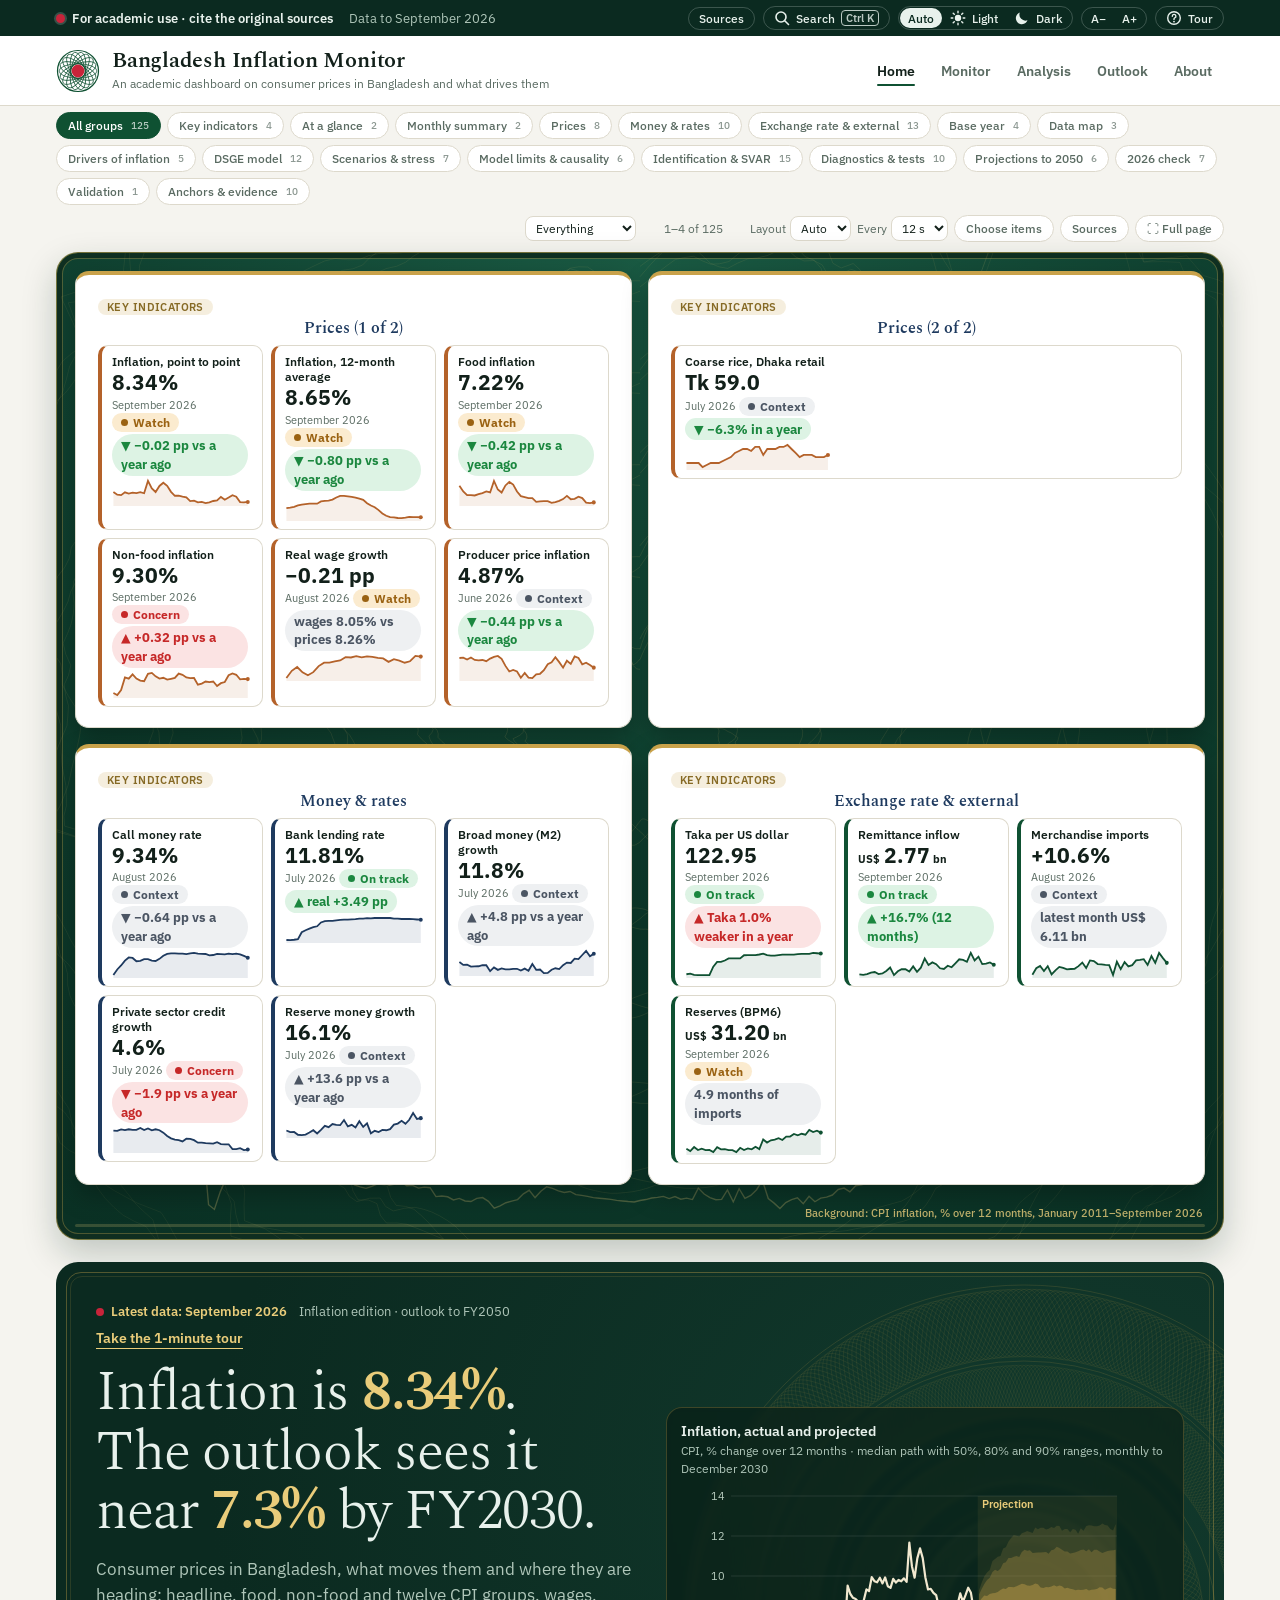
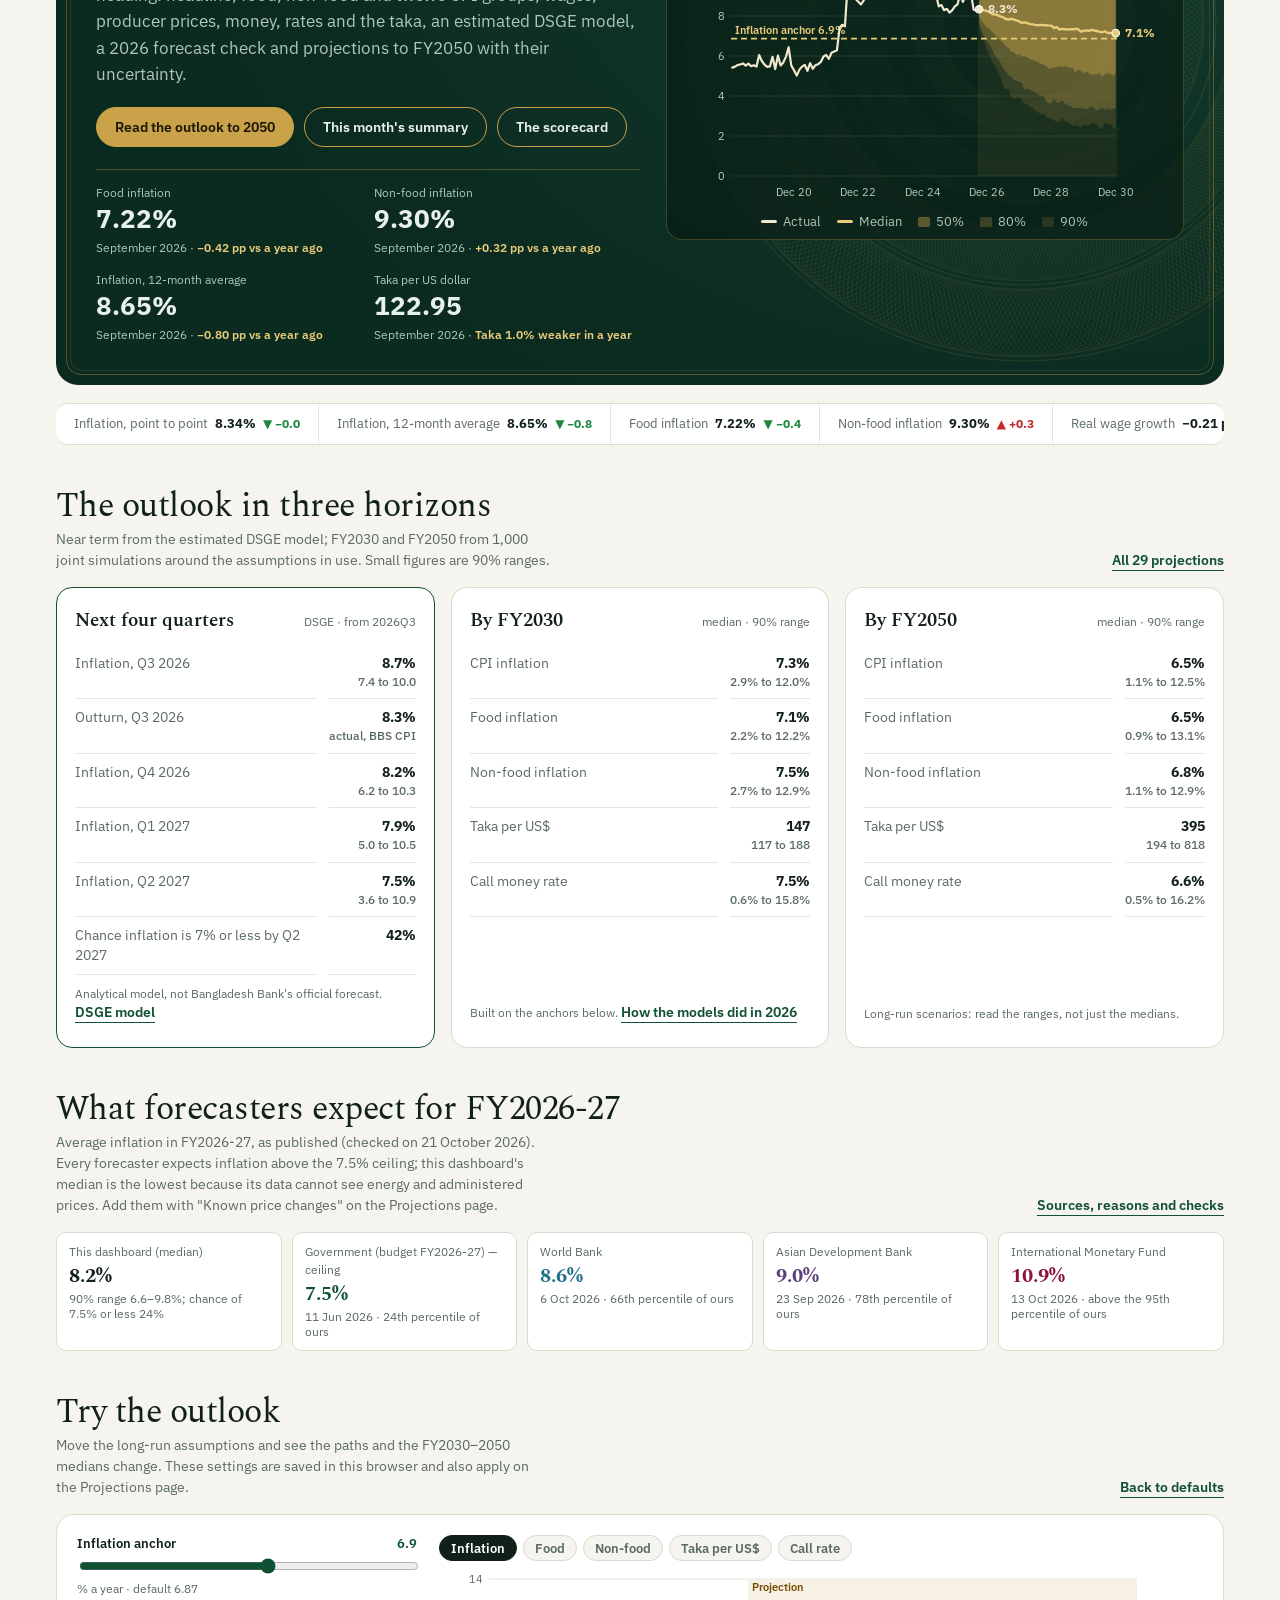
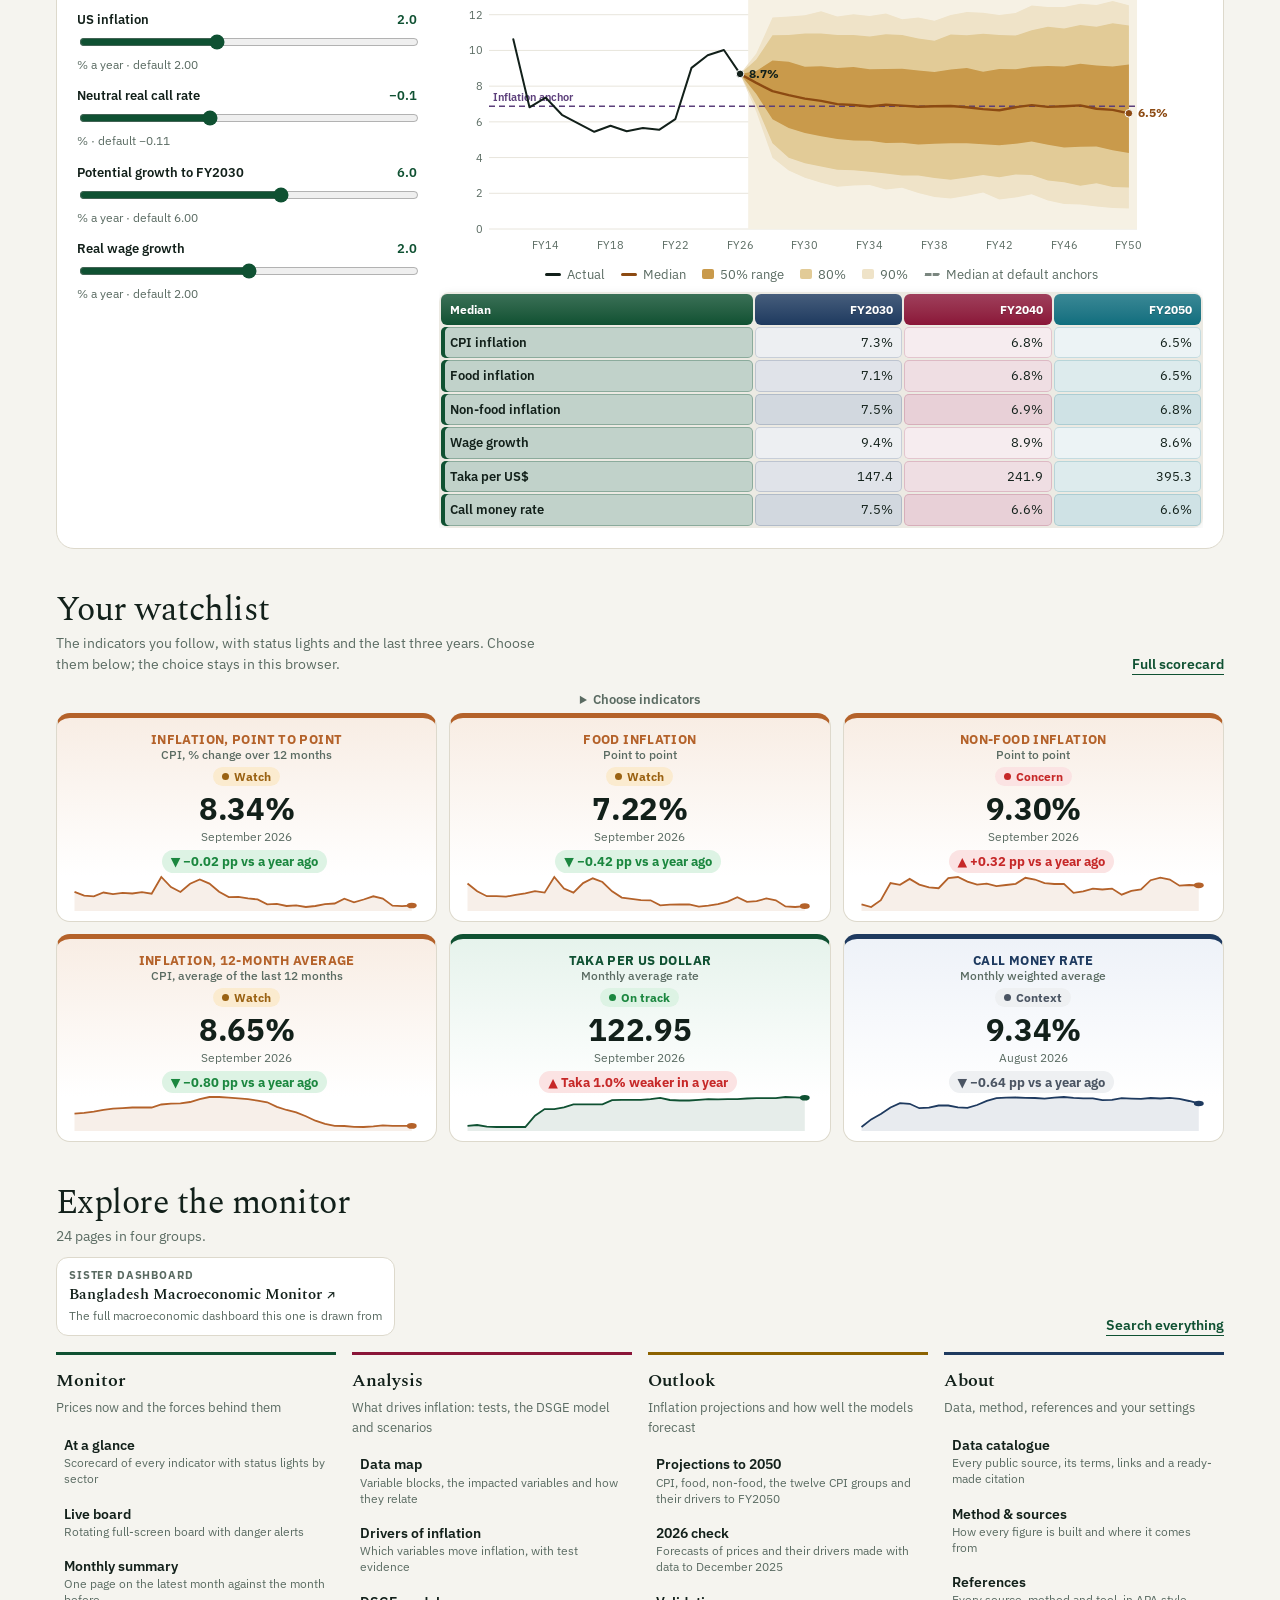
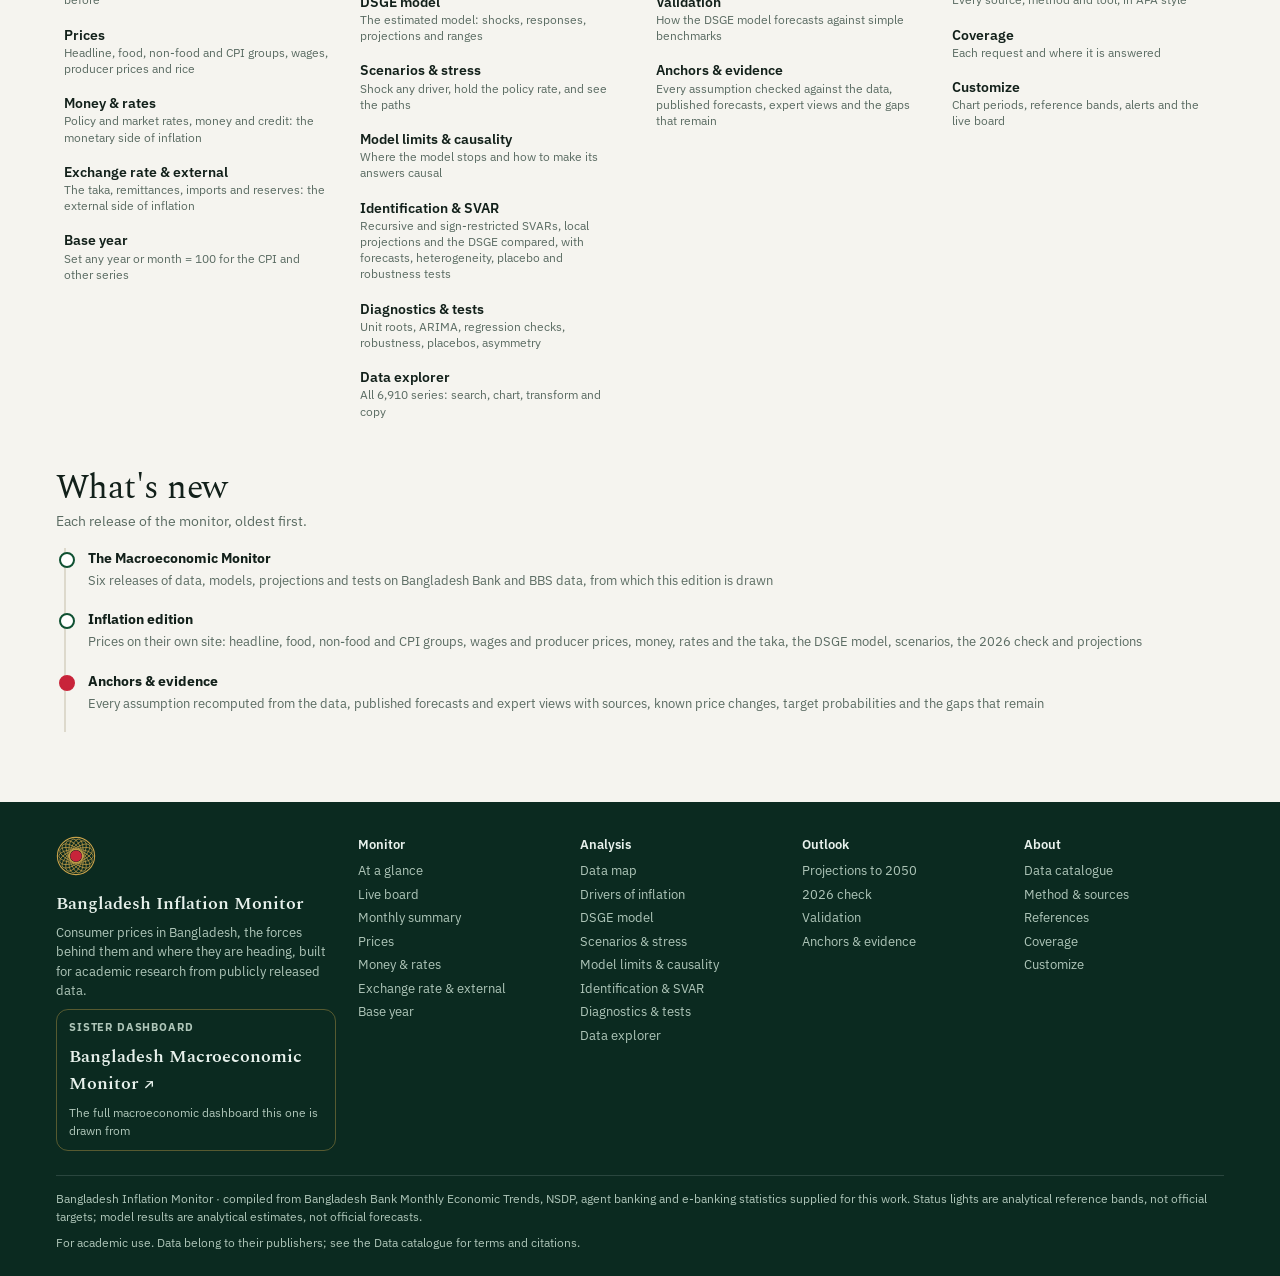
==== inflation.html @ ae8caa0f "Add files via upload" ====
<!doctype html><html><head><meta charset=utf8><meta name=viewport content="width=device-width,initial-scale=1,viewport-fit=cover"><style>:root{color-scheme:light;box-sizing:border-box;padding-top:env(safe-area-inset-top,0px);padding-bottom:env(safe-area-inset-bottom,0px)}html{scroll-padding-top:env(safe-area-inset-top,0px)}body{margin:0;padding:0;font:14px -apple-system,BlinkMacSystemFont,sans-serif;background:#fff;color:#000}img{max-width:100%}[hidden]:not([hidden=until-found i]){display:none!important}</style></head><body>

<title>Bangladesh Inflation Monitor</title>
<meta name="claude:viewport-fit-sides" content="cover">
<link rel="preconnect" href="https://fonts.googleapis.com">
<link rel="preconnect" href="https://fonts.gstatic.com" crossorigin>
<link href="https://fonts.googleapis.com/css2?family=Spectral:ital,wght@0,300;0,400;0,600;1,400&family=IBM+Plex+Sans:wght@400;500;600;700;800&family=IBM+Plex+Mono:wght@400;500&display=swap" rel="stylesheet">
<style>
/* Layout: the MPD monitor house system (Inflation, External & Monetary, Weekly Indicators monitors) — sticky sector tabs,
   a scorecard-first "At a glance" for non-economist readers, sector tabs for analysts, and a full-series explorer.
   Deliberately single-theme (light), matching the monitors it sits beside. */
:root{
  color-scheme:light;
  --bg:#F5F4EF;--surface:#FFFFFF;--ink:#12201A;--soft:#5A6B62;--rule:#DDD9CC;--hair:#E8E5DC;
  --brand:#0F5132;--brand-pale:#E6EFE9;
  --good:#1B6E3A;--good-pale:#E3F2E8;--bad:#A11B1B;--bad-pale:#F8E1E1;--warn:#9A6212;--warn-pale:#FBEBCF;--flat:#4B5563;--flat-pale:#EEF0F2;
  --s-growth:#0E6E7E;--s-prices:#B4622A;--s-money:#1E3A5F;--s-ext:#0F5132;--s-fiscal:#5B3E7A;--s-fin:#8A1538;--s-inc:#1F6F8B;
  --c1:#0F5132;--c2:#1E3A5F;--c3:#B4622A;--c4:#8A1538;--c5:#0E6E7E;--c6:#5B3E7A;--c7:#9A6212;--c8:#4B5563;
  --display:'Spectral',Georgia,'Times New Roman',serif;
  --body:'IBM Plex Sans',system-ui,-apple-system,'Segoe UI',sans-serif;
  --mono:'IBM Plex Mono',ui-monospace,Menlo,Consolas,monospace;
}
/* generated: literal colours as tokens (light values = original design) */
:root{--k-000000-12:rgba(0,0,0,.12);--k-000000-18:rgba(0,0,0,.18);--k-000000-20:rgba(0,0,0,.2);--k-12201a:#12201A;--k-14283c-8:rgba(20,40,60,.08);--k-1b6e3a:#1B6E3A;--k-1e3a5f:#1E3A5F;--k-1f4e9e:#1F4E9E;--k-23303a:#23303A;--k-2b3a33:#2B3A33;--k-2f4b6e:#2F4B6E;--k-4b5563:#4B5563;--k-5a6b62:#5A6B62;--k-5e9c6e:#5E9C6E;--k-6b7280:#6B7280;--k-7a4e00:#7A4E00;--k-8a5a10:#8A5A10;--k-8e1b1b:#8E1B1B;--k-9a6212:#9A6212;--k-9ca3af:#9CA3AF;--k-a11b1b:#A11B1B;--k-a86a12:#A86A12;--k-b9c7da:#B9C7DA;--k-c9a24a:#C9A24A;--k-ddf3e4:#DDF3E4;--k-e3d3a6:#E3D3A6;--k-e4f1f3:#E4F1F3;--k-e5e7eb:#E5E7EB;--k-e5eaf2:#E5EAF2;--k-e6b3b3:#E6B3B3;--k-e6f3ec:#E6F3EC;--k-e8e5dc:#E8E5DC;--k-eef0ec:#EEF0EC;--k-eef1f4:#EEF1F4;--k-eef2f8:#EEF2F8;--k-efeaf5:#EFEAF5;--k-efede5:#EFEDE5;--k-f4d9d9:#F4D9D9;--k-f4f7fb:#F4F7FB;--k-f7eaee:#F7EAEE;--k-f7f7f3:#F7F7F3;--k-f7f9fc:#F7F9FC;--k-f8f0dc:#F8F0DC;--k-fbebcf:#FBEBCF;--k-fbf3e0:#FBF3E0;--k-fdecec:#FDECEC;--k-ffffff:#fff}
@media (prefers-color-scheme: dark){:root:not([data-theme="light"]){--k-000000-12:rgba(0,0,0,0.216);--k-000000-18:rgba(0,0,0,0.324);--k-000000-20:rgba(0,0,0,0.36);--k-12201a:#E0E8E3;--k-14283c-8:rgba(20,40,60,0.144);--k-1b6e3a:#81C291;--k-1e3a5f:#A0BCE2;--k-1f4e9e:#86B3FE;--k-23303a:#D0D8D2;--k-2b3a33:#C9D1CC;--k-2f4b6e:#9DB8DA;--k-4b5563:#B3BAB5;--k-5a6b62:#A5ADA8;--k-5e9c6e:#7EB28A;--k-6b7280:#9AA29D;--k-7a4e00:#D2A975;--k-8a5a10:#D1A46E;--k-8e1b1b:#FB9388;--k-9a6212:#D29F66;--k-9ca3af:#717873;--k-a11b1b:#F88F84;--k-a86a12:#D39B5D;--k-b9c7da:#4C524E;--k-c9a24a:#B89750;--k-ddf3e4:#1F2521;--k-e3d3a6:#4A3B09;--k-e4f1f3:#1C221F;--k-e5e7eb:#282E2A;--k-e5eaf2:#242A26;--k-e6b3b3:#B68C8C;--k-e6f3ec:#1B201D;--k-e8e5dc:#2B312D;--k-eef0ec:#1B201D;--k-eef1f4:#181E1B;--k-eef2f8:#171D19;--k-efeaf5:#1F2521;--k-efede5:#1E2420;--k-f4d9d9:#313733;--k-f4f7fb:#141916;--k-f7eaee:#1D231F;--k-f7f7f3:#141916;--k-f7f9fc:#141916;--k-f8f0dc:#191F1B;--k-fbebcf:#403115;--k-fbf3e0:#141A16;--k-fdecec:#191E1B;--k-ffffff:#1C221E;--bg:#101814;--surface:#17211C;--ink:#E3EBE6;--soft:#A3B2AA;--rule:#2E3B34;--hair:#24302A;--brand:#6FD3A0;--brand-pale:#173528;--good:#6FBF80;--good-pale:#1F2521;--bad:#FA8377;--bad-pale:#242A26;--warn:#D29F66;--warn-pale:#403115;--flat:#B3BAB5;--flat-pale:#1A201C;--s-growth:#78BBC9;--s-prices:#DD9467;--s-money:#A0BCE2;--s-ext:#91C5A5;--s-fiscal:#C0A6E0;--s-fin:#FA91A1;--s-inc:#7AB7D1;--c1:#91C5A5;--c2:#A0BCE2;--c3:#DD9467;--c4:#FA91A1;--c5:#78BBC9;--c6:#C0A6E0;--c7:#D29F66;--c8:#B3BAB5;--o-green:#7CC2A6;--o-navy:#A0BCE2;--o-maroon:#FA91A1;--o-gold:#CBA566;--o-teal:#78BBC9;--o-plum:#C0A6E0;--o-red:#F98482;--cur:#FA91A1;--curbg:#3E3105;--amber:#CE9856;--amber-pale:#181D1A;--alert:#F3958E;--alert-bg:#202623;color-scheme:dark}}
:root[data-theme="dark"]{--k-000000-12:rgba(0,0,0,0.216);--k-000000-18:rgba(0,0,0,0.324);--k-000000-20:rgba(0,0,0,0.36);--k-12201a:#E0E8E3;--k-14283c-8:rgba(20,40,60,0.144);--k-1b6e3a:#81C291;--k-1e3a5f:#A0BCE2;--k-1f4e9e:#86B3FE;--k-23303a:#D0D8D2;--k-2b3a33:#C9D1CC;--k-2f4b6e:#9DB8DA;--k-4b5563:#B3BAB5;--k-5a6b62:#A5ADA8;--k-5e9c6e:#7EB28A;--k-6b7280:#9AA29D;--k-7a4e00:#D2A975;--k-8a5a10:#D1A46E;--k-8e1b1b:#FB9388;--k-9a6212:#D29F66;--k-9ca3af:#717873;--k-a11b1b:#F88F84;--k-a86a12:#D39B5D;--k-b9c7da:#4C524E;--k-c9a24a:#B89750;--k-ddf3e4:#1F2521;--k-e3d3a6:#4A3B09;--k-e4f1f3:#1C221F;--k-e5e7eb:#282E2A;--k-e5eaf2:#242A26;--k-e6b3b3:#B68C8C;--k-e6f3ec:#1B201D;--k-e8e5dc:#2B312D;--k-eef0ec:#1B201D;--k-eef1f4:#181E1B;--k-eef2f8:#171D19;--k-efeaf5:#1F2521;--k-efede5:#1E2420;--k-f4d9d9:#313733;--k-f4f7fb:#141916;--k-f7eaee:#1D231F;--k-f7f7f3:#141916;--k-f7f9fc:#141916;--k-f8f0dc:#191F1B;--k-fbebcf:#403115;--k-fbf3e0:#141A16;--k-fdecec:#191E1B;--k-ffffff:#1C221E;--bg:#101814;--surface:#17211C;--ink:#E3EBE6;--soft:#A3B2AA;--rule:#2E3B34;--hair:#24302A;--brand:#6FD3A0;--brand-pale:#173528;--good:#6FBF80;--good-pale:#1F2521;--bad:#FA8377;--bad-pale:#242A26;--warn:#D29F66;--warn-pale:#403115;--flat:#B3BAB5;--flat-pale:#1A201C;--s-growth:#78BBC9;--s-prices:#DD9467;--s-money:#A0BCE2;--s-ext:#91C5A5;--s-fiscal:#C0A6E0;--s-fin:#FA91A1;--s-inc:#7AB7D1;--c1:#91C5A5;--c2:#A0BCE2;--c3:#DD9467;--c4:#FA91A1;--c5:#78BBC9;--c6:#C0A6E0;--c7:#D29F66;--c8:#B3BAB5;--o-green:#7CC2A6;--o-navy:#A0BCE2;--o-maroon:#FA91A1;--o-gold:#CBA566;--o-teal:#78BBC9;--o-plum:#C0A6E0;--o-red:#F98482;--cur:#FA91A1;--curbg:#3E3105;--amber:#CE9856;--amber-pale:#181D1A;--alert:#F3958E;--alert-bg:#202623;color-scheme:dark}

*{box-sizing:border-box}
body{margin:0;background:var(--bg);color:var(--ink);font-family:var(--body);font-size:15px;line-height:1.5;-webkit-font-smoothing:antialiased}
.wrap{max-width:1200px;margin:0 auto;padding-inline:18px;padding-block:0 70px}
.banner{background:var(--brand-pale);border-bottom:2px solid var(--brand);color:var(--brand);font-size:12.5px;font-weight:600;padding:9px 18px;text-align:center}
header{padding-block:24px 6px}
.eyebrow{font-size:12.5px;color:var(--soft);font-weight:500;margin:0 0 6px;letter-spacing:.02em}
h1{font-family:var(--display);font-weight:300;font-size:clamp(28px,5vw,42px);line-height:1.08;letter-spacing:-.018em;margin:0 0 12px;text-wrap:balance}
.provenance{display:flex;flex-wrap:wrap;gap:8px;align-items:center}
.pill{font:500 12px var(--body);padding:5px 11px;border-radius:14px;background:var(--surface);border:1px solid var(--rule);color:var(--soft);display:inline-flex;align-items:center;gap:6px}
.pill.ok{border-color:var(--brand);color:var(--brand);background:var(--brand-pale)}
.pill .dot{width:7px;height:7px;border-radius:50%;background:currentColor;display:inline-block}
button{font:inherit}
button:focus-visible,select:focus-visible,input:focus-visible,a:focus-visible{outline:2px solid var(--s-money);outline-offset:2px}

nav{position:sticky;top:env(safe-area-inset-top,0px);z-index:20;background:var(--bg);border-bottom:1px solid var(--rule);margin:14px 0 22px;overflow-x:auto;scrollbar-width:thin}
nav ul{display:flex;gap:2px;list-style:none;margin:0;padding:0;min-width:max-content}
nav button{background:none;border:none;border-bottom:3px solid transparent;padding:12px 13px 10px;font:500 13.5px var(--body);color:var(--soft);cursor:pointer;white-space:nowrap;display:inline-flex;align-items:center;gap:7px}
nav button:hover{color:var(--ink)}
nav button.on{color:var(--ink);border-bottom-color:var(--sc,var(--brand));font-weight:600}
nav button i{width:8px;height:8px;border-radius:50%;background:var(--sc,var(--soft));display:inline-block}
nav .sep{width:1px;background:var(--rule);margin:9px 6px}

[hidden]{display:none!important}
.panel{display:none}.panel.on{display:block}
.card{background:var(--surface);border:1px solid var(--rule);padding:20px 22px;margin:0 0 20px;min-width:0}
@media(max-width:480px){.card{padding:16px 14px}}
.card h2{font-family:var(--display);font-weight:600;font-size:21px;margin:0 0 3px;letter-spacing:-.01em;text-wrap:balance}
.card h3{font-size:14px;font-weight:600;margin:18px 0 8px}
.sub{font-size:13px;color:var(--soft);margin:0 0 14px;max-width:70ch}
.note{font-size:12.5px;color:var(--soft);max-width:78ch}
.grid2{display:grid;grid-template-columns:minmax(0,1fr) minmax(0,1fr);gap:20px}
.grid2>.card{margin:0 0 20px}
@media(max-width:900px){.grid2{grid-template-columns:1fr}}
.ph{display:flex;justify-content:space-between;align-items:flex-end;gap:12px;flex-wrap:wrap;margin:0 0 16px}
.ph h2{font:600 clamp(22px,2.6vw,30px)/1.15 var(--display);margin:2px 0 4px;text-wrap:balance}
.ph p{margin:0;color:var(--soft);font-size:13.5px;max-width:72ch}
.ph .tag{display:inline-block;font:700 11px var(--body);letter-spacing:.08em;text-transform:uppercase;color:var(--sc)}
.seg{display:inline-flex;border:1px solid var(--rule);border-radius:999px;background:var(--surface);padding:2px}
.seg button{border:none;background:none;border-radius:999px;padding:4px 11px;font:600 12px var(--body);color:var(--soft);cursor:pointer}
.seg button.on{background:var(--ink);color:var(--k-ffffff)}
.ch-t{font-weight:600;font-size:14px;margin:0 0 1px}
.ch-s{font-size:12.5px;color:var(--soft);margin:0 0 6px}
.says{font:italic 15px/1.5 var(--display);color:var(--k-23303a);margin:8px 0 2px;max-width:72ch}
.says b{font-style:normal}
.chartbox{position:relative;width:100%;min-height:40px}
.chartbox svg{display:block;width:100%;height:auto;overflow:visible}
.legend{display:flex;flex-wrap:wrap;gap:6px 16px;margin:8px 0 0;font-size:12.5px;color:var(--soft)}
.legend span{display:inline-flex;align-items:center;gap:6px}
.legend i{width:16px;height:3px;border-radius:2px;display:inline-block}
.legend i.d{height:0;border-top:3px dashed}
.legend i.sq{height:10px;width:12px;border-radius:2px}
.src{font-size:11.5px;color:var(--soft);margin:8px 0 0}
.src code{font-family:var(--mono);font-size:11px;background:var(--brand-pale);padding:0 4px}
.tip{position:absolute;pointer-events:none;background:var(--k-12201a);color:var(--k-ffffff);font-size:12px;padding:7px 9px;border-radius:6px;white-space:nowrap;z-index:8;font-variant-numeric:tabular-nums;line-height:1.45;box-shadow:0 4px 14px var(--k-000000-20)}
svg .ax{font:11px var(--body);fill:var(--k-5a6b62)}
svg .axb{font:700 11.5px var(--body)}
svg .gl{stroke:var(--k-e8e5dc);stroke-width:1}
svg .zl{stroke:var(--k-12201a);stroke-width:1}
svg .bl{font:600 10px var(--body);fill:var(--k-4b5563);letter-spacing:.06em;text-transform:uppercase}
svg .reflab{font:600 10.5px var(--body)}

/* ===== At a glance ===== */
.hero{display:grid;grid-template-columns:minmax(0,1.05fr) minmax(0,1fr);gap:22px;border-radius:20px;padding:24px 26px;color:#fff;background:linear-gradient(135deg,#0B3D2E 0%,#13513C 40%,#1E3A5F 100%);box-shadow:0 12px 32px rgba(15,35,60,.25);margin:0 0 22px}
@media(max-width:860px){.hero{grid-template-columns:1fr;padding:20px 18px}}
.hero .eye{margin:0;text-transform:uppercase;letter-spacing:.09em;font-size:12.5px;opacity:.85}
.hero h2{margin:6px 0 12px;font:400 clamp(22px,2.8vw,32px)/1.25 var(--display);text-wrap:balance}
.hero h2 b{font-weight:600;color:#FFE08A}
.hero .big4{display:grid;grid-template-columns:repeat(2,minmax(0,1fr));gap:12px 18px;margin:14px 0 4px}
.hero .big4 div{border-top:1px solid rgba(255,255,255,.28);padding-top:8px;min-width:0}
.hero .big4 p{margin:0;font-size:12px;opacity:.85}
.hero .big4 strong{display:block;font:800 clamp(26px,3.6vw,38px)/1.1 var(--body);font-variant-numeric:tabular-nums;letter-spacing:-.01em}
.hero .big4 strong small{font-size:.45em;font-weight:700;opacity:.85;margin-left:4px}
.hero .big4 span{font-size:12px;opacity:.9}
.compass{display:grid;grid-template-columns:repeat(2,minmax(0,1fr));gap:10px;align-content:start}
.cp{all:unset;cursor:pointer;display:block;background:var(--k-ffffff);color:var(--ink);border-radius:14px;padding:11px 13px 10px;border-top:5px solid var(--sc);min-width:0;box-shadow:0 4px 12px var(--k-000000-12)}
.cp:focus-visible{outline:3px solid #FFE08A;outline-offset:2px}
@media(max-width:480px){.compass{grid-template-columns:1fr}}
.cp .k{display:flex;flex-wrap:wrap;justify-content:space-between;align-items:center;gap:4px 8px;font:700 12px var(--body);letter-spacing:.06em;text-transform:uppercase;color:var(--sc)}
.cp .t{margin:5px 0 0;font-size:13px;line-height:1.35;color:var(--k-23303a)}
.st{display:inline-flex;align-items:center;gap:5px;border-radius:999px;padding:2px 9px;font:700 11.5px var(--body);letter-spacing:0;text-transform:none;white-space:nowrap}
.st::before{content:'';width:7px;height:7px;border-radius:50%;background:currentColor}
.st.good{background:var(--good-pale);color:var(--good)}.st.warn{background:var(--warn-pale);color:var(--warn)}.st.bad{background:var(--bad-pale);color:var(--bad)}.st.info{background:var(--flat-pale);color:var(--flat)}
.kgrid{display:grid;grid-template-columns:repeat(auto-fill,minmax(250px,1fr));gap:12px;margin:0 0 22px}
.kpi{all:unset;cursor:pointer;display:flex;flex-direction:column;background:var(--surface);border:1px solid var(--rule);border-radius:14px;padding:13px 14px 10px;min-width:0;position:relative;overflow:hidden}
.kpi::before{content:'';position:absolute;inset:0 auto 0 0;width:4px;background:var(--sc)}
.kpi:hover{box-shadow:0 6px 18px var(--k-14283c-8)}
.kpi:focus-visible{outline:2px solid var(--s-money);outline-offset:2px}
.kpi .h{display:flex;justify-content:space-between;gap:8px;align-items:flex-start}
.kpi .n{font:600 13px/1.3 var(--body);margin:0}
.kpi .n small{display:block;font-weight:500;color:var(--soft);font-size:11.5px;margin-top:1px}
.kpi .v{font:800 28px/1.1 var(--body);font-variant-numeric:tabular-nums;margin:6px 0 2px;letter-spacing:-.01em}
.kpi .v small{font-size:.48em;font-weight:700;color:var(--soft);margin-left:3px}
.kpi .d{font-size:12px;color:var(--soft);margin:0 0 4px;font-variant-numeric:tabular-nums}
.chg{display:inline-block;border-radius:999px;padding:1px 8px;font-size:12px;font-weight:700;margin-right:4px;font-variant-numeric:tabular-nums}
.chg.good{background:var(--good-pale);color:var(--good)}.chg.bad{background:var(--bad-pale);color:var(--bad)}.chg.flat{background:var(--flat-pale);color:var(--flat)}
.kpi .sp{margin-top:auto}
.kpi .sp svg{display:block;width:100%;height:38px}
.sec-h{display:flex;align-items:baseline;justify-content:space-between;gap:12px;margin:8px 0 10px;flex-wrap:wrap}
.sec-h h3{font:600 20px var(--display);margin:0}
.sec-h p{margin:0;font-size:12.5px;color:var(--soft)}
.watch{display:grid;gap:8px;margin:0 0 22px}
.w{display:grid;grid-template-columns:auto minmax(0,1fr) auto;gap:12px;align-items:center;padding:10px 14px;border-radius:10px;background:var(--surface);border:1px solid var(--rule);border-left:5px solid var(--flat)}
.w.bad{border-left-color:var(--bad)}.w.warn{border-left-color:var(--warn)}.w.good{border-left-color:var(--good)}
.w p{margin:0;font-size:14px}
.w p small{display:block;color:var(--soft);font-size:12px}
.w button{border:1px solid var(--rule);background:var(--bg);border-radius:999px;padding:3px 10px;font:600 12px var(--body);cursor:pointer;color:var(--ink)}
@media(max-width:560px){.w{grid-template-columns:auto minmax(0,1fr)}.w button{grid-column:2;justify-self:start}}

/* tables */
.scroll{width:100%;overflow-x:auto}
table.data{width:100%;border-collapse:collapse;font-size:12.5px;font-variant-numeric:tabular-nums}
table.data th{text-align:left;font-weight:600;border-bottom:1.5px solid var(--ink);padding:0 10px 7px 0;white-space:nowrap;font-size:11.5px;vertical-align:bottom}
table.data td{border-bottom:1px solid var(--rule);padding:6px 10px 6px 0;white-space:nowrap}
table.data .n{text-align:right}
table.data td.wrap{white-space:normal;min-width:180px}
.good-t{color:var(--good);font-weight:600}.bad-t{color:var(--bad);font-weight:600}.warn-t{color:var(--warn);font-weight:600}
.hbar{display:grid;gap:6px}
.hb{display:grid;grid-template-columns:minmax(90px,170px) minmax(0,1fr) 140px;gap:10px;align-items:center;font-size:13px}
@media(max-width:480px){.hb{grid-template-columns:minmax(0,1fr) 120px}.hb .trk{grid-column:1/3;grid-row:2}}
.hb .nm{min-width:0;overflow:hidden;text-overflow:ellipsis;white-space:nowrap}
.hb .trk{height:14px;background:var(--k-eef1f4);border-radius:7px;overflow:hidden}
.hb .trk i{display:block;height:100%;border-radius:7px}
.hb .vl{text-align:right;font-variant-numeric:tabular-nums;font-weight:600}
.hb .vl small{display:block;font-weight:500;font-size:11px;color:var(--soft)}

/* explorer */
.ex{display:grid;grid-template-columns:minmax(0,380px) minmax(0,1fr);gap:20px;align-items:start}
@media(max-width:960px){.ex{grid-template-columns:1fr}}
.ex-side{position:sticky;top:58px}
@media(max-width:960px){.ex-side{position:static}}
.field{display:grid;gap:4px;margin:0 0 10px}
.field label{font:600 12px var(--body);color:var(--soft)}
.field input,.field select{font:inherit;font-size:14px;padding:8px 10px;border:1px solid var(--rule);border-radius:8px;background:var(--surface);color:var(--ink);width:100%;min-width:0}
.chips{display:flex;flex-wrap:wrap;gap:6px}
.chip{border:1px solid var(--rule);background:var(--surface);border-radius:999px;padding:3px 10px;font:600 12px var(--body);color:var(--soft);cursor:pointer}
.chip.on{background:var(--ink);border-color:var(--ink);color:var(--k-ffffff)}
.res{max-height:520px;overflow:auto;border:1px solid var(--rule);border-radius:10px;background:var(--surface)}
.res .r{display:grid;grid-template-columns:minmax(0,1fr) auto;gap:8px;padding:8px 10px;border-bottom:1px solid var(--hair);align-items:center}
.res .r:last-child{border-bottom:none}
.res .r p{margin:0;font-size:13px;line-height:1.3;min-width:0;overflow-wrap:anywhere}
.res .r p small{display:block;color:var(--soft);font-size:11.5px}
.res .r button{border:1px solid var(--brand);background:var(--brand-pale);color:var(--brand);border-radius:6px;font:700 12px var(--body);padding:3px 9px;cursor:pointer}
.res .r button[disabled]{opacity:.45;cursor:default}
.fq{display:inline-block;font:600 10.5px var(--mono);background:var(--flat-pale);color:var(--flat);border-radius:4px;padding:0 4px;margin-right:3px}
.sel{display:grid;gap:6px;margin:0 0 12px}
.sel .s{display:grid;grid-template-columns:14px minmax(0,1fr) auto;gap:8px;align-items:center;font-size:13px;background:var(--bg);border-radius:8px;padding:6px 8px}
.sel .s i{width:12px;height:12px;border-radius:3px}
.sel .s p{margin:0;min-width:0;overflow-wrap:anywhere}
.sel .s p small{display:block;color:var(--soft);font-size:11.5px}
.sel .s button{border:none;background:none;color:var(--bad);font-weight:700;cursor:pointer;font-size:16px;line-height:1}
.btn{border:1px solid var(--ink);background:var(--ink);color:var(--k-ffffff);border-radius:8px;padding:6px 12px;font:600 13px var(--body);cursor:pointer}
.btn.ghost{background:var(--surface);color:var(--ink)}
.empty{padding:22px;text-align:center;color:var(--soft);font-size:13.5px}
textarea.csv{width:100%;min-height:120px;font:12px var(--mono);border:1px solid var(--rule);border-radius:8px;padding:8px}
.kv{display:grid;grid-template-columns:max-content minmax(0,1fr);gap:4px 14px;font-size:13px;margin:0}
.kv dt{color:var(--soft)}.kv dd{margin:0;overflow-wrap:anywhere}
footer{margin-top:30px;font-size:12px;color:var(--soft);border-top:1px solid var(--rule);padding-top:14px}
@media (prefers-reduced-motion:reduce){*{transition:none!important;animation:none!important}}
</style>
<style>
/* ===== Inflation Monitor house style (v2): centred gradient headings, colour-chambered key figures, current-period
   highlight on charts, Live board, Monthly summary, model pages, references and coverage ===== */
:root{--o-green:#006A4E;--o-navy:#1E3A5F;--o-maroon:#8A1538;--o-gold:#8C6200;--o-teal:#0E6E7E;--o-plum:#5B3E7A;--o-red:#C8102E;
  --kv:clamp(26px,2.4vw,31px);--kl:12.5px;--cur:#8A1538;--curbg:#FFF1C9;
  --good:#1B873F;--good-pale:#DDF3E4;--bad:#C62828;--bad-pale:#FBE3E3;--amber:#B7791F;--amber-pale:#FBF0DC;
  --alert:#8F2A2A;--alert-bg:#F8E7E7}
.banner{background:var(--alert-bg);border-bottom:2px solid var(--alert);color:var(--alert)}
header{padding:26px 0 14px;text-align:center}
header .eyebrow{text-align:center}
header .provenance{justify-content:center}
header h1,.card h2,.ph h2,#bdTitle,.sm-title,.sm-h{display:table;margin-left:auto!important;margin-right:auto!important;text-align:center;
  background:linear-gradient(90deg,var(--o-green) 0%,var(--o-navy) 52%,var(--o-maroon) 100%);-webkit-background-clip:text;background-clip:text;color:transparent}
header h1{font-weight:400}
.card h2::after,.ph h2::after,#bdTitle::after,.sm-title::after,.sm-h::after{content:'';display:block;width:64px;height:3px;margin:7px auto 0;border-radius:2px;
  background:linear-gradient(90deg,var(--o-green) 0 50%,var(--o-red) 50% 100%)}
.card h2{margin-bottom:8px}
.card .sub,.ch-s{text-align:center;margin-left:auto;margin-right:auto}
.ch-t{text-align:center;font:600 15.5px/1.3 var(--display);color:var(--o-navy)}
.card{border-radius:14px}
.card h3{text-align:center}
.legend{justify-content:center}
.src{text-align:center}
.ph{display:block;text-align:center;margin:0 0 18px}
.ph p{margin:0 auto 10px}
.ph .tag{color:var(--sc,var(--o-navy))}
.ph .seg{margin-top:4px}
.says{text-align:center;margin-left:auto;margin-right:auto}
.pill.bad{border-color:var(--alert);color:var(--alert);background:var(--alert-bg)}
.pill.warn{border-color:var(--k-c9a24a);color:var(--k-7a4e00);background:var(--k-fbebcf)}
button.pill{cursor:pointer;font:500 12px var(--body)}
button.pill.act{background:var(--brand);border-color:var(--brand);color:var(--k-ffffff)}

/* two-row navigation: monitor | analysis & models */
nav{margin:10px 0 22px;overflow:visible;border-bottom:none}
nav .nrow{display:flex;align-items:stretch;gap:6px;border-bottom:1px solid var(--rule);overflow-x:auto;scrollbar-width:thin}
nav .nrow+.nrow{background:var(--k-efede5)}
nav .nlab{flex:0 0 auto;align-self:center;font:700 10.5px var(--body);letter-spacing:.09em;text-transform:uppercase;color:var(--soft);padding:0 6px 0 4px;min-width:74px}
nav ul{display:flex;gap:2px;list-style:none;margin:0;padding:0;min-width:max-content}
nav .nrow+.nrow button{padding:9px 10px 8px;font-size:13px}
nav button{padding:12px 10px 10px}
nav button i{display:none}
.bd-badge{display:inline-block;margin-left:2px;background:var(--bad);color:var(--k-ffffff);border-radius:999px;font-size:11px;padding:1px 7px;font-weight:700}
@media(max-width:600px){nav .nlab{min-width:0;font-size:9.5px}}

/* key figures: colour chambers (sector colour), centred */
.kpi{text-align:center;align-items:center;border-top:5px solid var(--sc)!important;background:linear-gradient(180deg,var(--tint,var(--k-eef2f8)) 0%,var(--k-ffffff) 78%)}
.kpi::before{display:none}
.kpi .h{flex-direction:column;align-items:center;gap:4px}
.kpi .n{font-size:var(--kl);font-weight:700;letter-spacing:.03em;text-transform:uppercase;color:var(--sc)}
.kpi .n small{text-transform:none;letter-spacing:0;font-weight:500;color:var(--soft)}
.kpi .v{font-size:var(--kv);font-weight:700}
.kpi .sp{width:100%}
.kpi .q{font:italic 13.5px/1.4 var(--display);color:var(--k-2b3a33);margin:6px 0 4px}
.kpi .q b{font-style:normal;color:var(--o-maroon)}
.w{border-radius:10px}
.sec-h{justify-content:center;text-align:center;flex-direction:column;align-items:center;gap:4px}
.sec-h h3{background:linear-gradient(90deg,var(--o-green) 0%,var(--o-navy) 52%,var(--o-maroon) 100%);-webkit-background-clip:text;background-clip:text;color:transparent;font-size:22px}
.compass6{display:grid;grid-template-columns:repeat(auto-fit,minmax(170px,1fr));gap:10px;margin:0 0 22px}
.compass6 .cp{box-shadow:0 2px 8px var(--k-14283c-8);border:1px solid var(--rule);border-top:5px solid var(--sc);text-align:center}
.compass6 .cp .k{justify-content:center;flex-direction:column}
.hero .hch{background:var(--k-ffffff);border-radius:14px;padding:12px 12px 6px;color:var(--ink);min-width:0;box-shadow:0 4px 14px var(--k-000000-18)}
.hero .hq{font:italic clamp(17px,1.8vw,21px)/1.45 var(--display);border-left:4px solid #FFD25A;padding:2px 0 2px 16px;margin:14px 0 6px}
.hero .hq b{font-style:normal;color:#FFE08A}

/* chart current-period tag and tooltip table */
svg .curtag rect{fill:var(--cur)}
svg .curtag text{fill:var(--k-ffffff);font:700 11px var(--body)}
svg .fclab{font:600 10.5px var(--body);fill:var(--k-7a4e00)}
.tip table{border-collapse:collapse}
.tip td{padding:0 0 0 0;white-space:nowrap}
.tip td.n{text-align:right;padding-left:12px;font-weight:700}

/* change chips (Live board / summary) */
.chg{padding:2px 9px;font-size:12.5px}
.chg.warn{color:var(--amber);background:var(--amber-pale)}
.chg.na{color:var(--soft);background:var(--k-eef0ec)}
@keyframes blkG{0%{background:var(--good);color:var(--k-ffffff)}50%{background:var(--good-pale);color:var(--good)}}
@keyframes blkR{0%{background:var(--bad);color:var(--k-ffffff)}50%{background:var(--bad-pale);color:var(--bad)}}
@keyframes blkI{0%{opacity:1}50%{opacity:.25}}
@keyframes bdIn{from{opacity:0;transform:translateY(6px)}to{opacity:1;transform:none}}
.blinking .blk.good{animation:blkG 1s steps(1,end) infinite}
.blinking .blk.bad{animation:blkR 1s steps(1,end) infinite}
.blinking .bd-danger .ico,.blinking-badge .bd-badge{animation:blkI 1s steps(1,end) infinite}

/* ===== Live board ===== */
.bd-top{display:flex;justify-content:center;text-align:center;align-items:flex-end;gap:12px;flex-wrap:wrap}
.bd-top>div:first-child{flex:1 1 100%}
.bd-top h2{margin:2px 0 0;font:600 clamp(22px,2.8vw,32px)/1.2 var(--body)}
.bd-eye{margin:0;font-size:12px;letter-spacing:.06em;text-transform:uppercase;color:var(--soft)}
.bd-ctl{display:flex;gap:6px;flex-wrap:wrap;align-items:center;justify-content:center}
.bd-ctl select{font:inherit;font-size:12px;padding:2px 4px;border:1px solid var(--rule);border-radius:6px;background:var(--surface);color:var(--ink)}
.bd-sel{font-size:12px;color:var(--soft);display:inline-flex;gap:4px;align-items:center}
.bd-prog{height:4px;background:var(--rule);border-radius:2px;margin:10px 0 8px;overflow:hidden}
.bd-prog i{display:block;height:100%;width:0;background:var(--brand)}
.bd-danger{background:var(--bad);color:var(--k-ffffff);border-radius:8px;padding:10px 14px;margin:0 0 10px;font-size:14px}
.bd-danger ul{margin:6px 0 0;padding-left:20px}
.bd-danger li{margin:2px 0}
.bd-danger button{display:inline;background:none;border:none;color:var(--k-ffffff);text-decoration:underline;font:inherit;cursor:pointer;padding:0;text-align:left}
.bd-danger .ico{display:inline-block;font-size:18px;margin-right:6px}
.bd-slide{display:none}
.bd-slide.on{display:block;animation:bdIn .35s ease}
.bd-hero{display:grid;grid-template-columns:minmax(230px,1fr) minmax(0,2.1fr);gap:14px;align-items:stretch}
@media(max-width:860px){.bd-hero{grid-template-columns:1fr}}
.bd-stack{display:grid;gap:10px;align-content:start}
.bd-grid{display:grid;grid-template-columns:repeat(auto-fit,minmax(200px,1fr));gap:10px;margin-top:10px}
.bd-card{--acc:var(--o-navy);--tint:var(--k-eef2f8);border:1px solid var(--rule);border-top:5px solid var(--acc);border-radius:10px;padding:10px 14px;
  background:linear-gradient(180deg,var(--tint) 0%,var(--k-ffffff) 80%);min-width:0;text-align:center}
.bd-stack>.bd-card:nth-child(6n+2),.bd-grid>.bd-card:nth-child(6n+2),.sm-grid>.bd-card:nth-child(6n+2){--acc:var(--o-green);--tint:var(--k-e6f3ec)}
.bd-stack>.bd-card:nth-child(6n+3),.bd-grid>.bd-card:nth-child(6n+3),.sm-grid>.bd-card:nth-child(6n+3){--acc:var(--o-maroon);--tint:var(--k-f7eaee)}
.bd-stack>.bd-card:nth-child(6n+4),.bd-grid>.bd-card:nth-child(6n+4),.sm-grid>.bd-card:nth-child(6n+4){--acc:var(--o-gold);--tint:var(--k-f8f0dc)}
.bd-stack>.bd-card:nth-child(6n+5),.bd-grid>.bd-card:nth-child(6n+5),.sm-grid>.bd-card:nth-child(6n+5){--acc:var(--o-teal);--tint:var(--k-e4f1f3)}
.bd-stack>.bd-card:nth-child(6n+6),.bd-grid>.bd-card:nth-child(6n+6),.sm-grid>.bd-card:nth-child(6n+6){--acc:var(--o-plum);--tint:var(--k-efeaf5)}
.bd-card .k{margin:0;font-size:var(--kl);font-weight:700;letter-spacing:.03em;text-transform:uppercase;color:var(--acc)}
.bd-card .v{margin:2px 0 4px;font:700 var(--kv)/1.15 var(--body);font-variant-numeric:tabular-nums;overflow-wrap:anywhere}
.bd-card .v small{font-size:.5em;font-weight:600;color:var(--soft);margin-left:3px}
.bd-card .s{margin:4px 0 0;font-size:12px;color:var(--soft)}
.bd-card.bad{box-shadow:inset 0 0 0 2px var(--bad-pale)}
.bd-chart{border:1px solid var(--rule);border-radius:10px;background:var(--surface);padding:10px 10px 6px;min-width:0}
.bd-dots{display:flex;gap:6px;justify-content:center;margin:12px 0 4px;flex-wrap:wrap}
.bd-dots button{width:11px;height:11px;border-radius:50%;border:1px solid var(--soft);background:transparent;padding:0;cursor:pointer}
.bd-dots button.on{background:var(--brand);border-color:var(--brand)}
.bd-dots button.dg{border-color:var(--bad);box-shadow:0 0 0 2px var(--bad-pale)}
.bd-rules{margin-top:8px}
.bd-rules summary{cursor:pointer;font-size:13px;font-weight:600;text-align:center}
.bd-rules li{font-size:13px;margin:3px 0}
.bd-rows{width:100%;border-collapse:collapse;font-size:13px}
.bd-rows td,.bd-rows th{padding:5px 6px;border-bottom:1px solid var(--rule);text-align:left}
.bd-rows td.n,.bd-rows th.n{text-align:right;font-variant-numeric:tabular-nums}
body.board-full{overflow:hidden}
body.board-full #p-board{position:fixed;inset:0;z-index:40;background:var(--bg);overflow:auto;display:block;padding:14px 18px}

/* ===== Monthly summary ===== */
.sm-head{text-align:center;margin:6px 0 14px}
.sm-title{font:600 clamp(24px,3vw,32px) var(--display);margin:6px 0 4px}
.sm-month{font-size:14px;margin:8px 0}
.sm-month b{background:var(--cur);color:var(--k-ffffff);border-radius:10px;padding:2px 10px}
.sm-sub{font-size:12.5px;color:var(--soft);max-width:62em;margin:6px auto}
.sm-sec{margin:0 0 18px;break-inside:avoid}
.sm-h{font:600 19px var(--display);margin:4px 0 12px}
.sm-grid{display:flex;flex-wrap:wrap;justify-content:center;gap:10px}
.sm-grid>.bd-card{flex:0 1 250px;display:flex;flex-direction:column;justify-content:center;align-items:center}
.sm-trends{list-style:none;padding:0;margin:0 auto;max-width:1040px;display:grid;gap:8px}
.sm-trends li{display:grid;grid-template-columns:28px minmax(0,1fr) auto auto;align-items:center;gap:10px;background:var(--surface);border:1px solid var(--rule);border-left:4px solid var(--o-navy);border-radius:8px;padding:7px 12px}
.sm-trends li.good{border-left-color:var(--good)}.sm-trends li.bad{border-left-color:var(--bad)}
.sm-trends .tr-a{margin:0;text-align:center;font-size:14px}
.sm-trends .tr-k{font-weight:600;font-size:13.5px;color:var(--o-navy);line-height:1.25}
.sm-trends .tr-k small{display:block;font-weight:400;color:var(--soft);font-size:11.5px}
.sm-trends .tr-v{font-weight:700;font-size:16px;font-variant-numeric:tabular-nums;text-align:right;white-space:nowrap}
.sm-trends .tr-d{font-size:12.5px;font-variant-numeric:tabular-nums;text-align:right;white-space:nowrap;min-width:90px}
@media(max-width:560px){.sm-trends li{grid-template-columns:22px minmax(0,1fr) auto}.sm-trends .tr-d{grid-column:2/4;text-align:left}}
.sm-charts{display:grid;grid-template-columns:repeat(auto-fit,minmax(min(420px,100%),1fr));gap:12px}
table.data th.cur,table.data td.cur{background:var(--curbg);font-weight:700}
.sm-note{font-size:12px;color:var(--soft);text-align:center}
.sm-warn{background:var(--k-fdecec);border:1px solid var(--k-e6b3b3);color:var(--k-8e1b1b);border-radius:8px;padding:8px 12px;text-align:center;font-weight:600;margin:0 0 12px}
body.print-summary nav,body.print-summary .banner,body.print-summary header,body.print-summary .panel:not(#p-summary),body.print-summary #smPrint,body.print-summary footer{display:none!important}
@media print{body{background:var(--k-ffffff)}.card,.bd-card,.sm-sec{break-inside:avoid}}

/* ===== evidence, verdict tags, matrix ===== */
.vd{display:inline-block;border-radius:4px;padding:2px 8px;font:700 11px var(--body);letter-spacing:.02em;text-transform:uppercase;white-space:nowrap}
.vd.s3{background:var(--k-1b6e3a);color:var(--k-ffffff)}.vd.s2{background:var(--k-5e9c6e);color:var(--k-ffffff)}.vd.s1{background:var(--k-c9a24a);color:var(--k-ffffff)}.vd.s0{background:var(--k-e5e7eb);color:var(--k-4b5563)}.vd.rev{background:var(--k-1e3a5f);color:var(--k-ffffff)}
.sig{font-weight:700}.sig.ss{color:var(--k-1b6e3a)}.sig.sw{color:var(--k-9a6212)}.sig.sn{color:var(--k-9ca3af)}
table.mx th{white-space:normal;min-width:64px}
table.mx td{padding-right:8px}
.tsel{display:flex;flex-wrap:wrap;gap:6px;justify-content:center;margin:0 0 16px}
.tsel button{border:1px solid var(--rule);background:var(--surface);border-radius:999px;padding:6px 14px;font:600 13px var(--body);color:var(--ink);cursor:pointer}
.tsel button.on{background:var(--o-navy);border-color:var(--o-navy);color:var(--k-ffffff)}
.tsel button small{display:block;font-weight:500;font-size:11px;opacity:.8}
.mx td.c{text-align:center}
.mx tr.pick{background:var(--k-f4f7fb)}
.mx tbody tr{cursor:pointer}
.mx tbody tr:hover{background:var(--k-f7f9fc)}
.cc{display:inline-block;width:52px;text-align:right;font-variant-numeric:tabular-nums}
.chunks{display:grid;grid-template-columns:repeat(auto-fit,minmax(min(330px,100%),1fr));gap:12px;margin:0 0 20px}
.chunk{background:var(--surface);border:1px solid var(--rule);border-top:5px solid var(--bc);border-radius:12px;padding:12px 14px}
.chunk h4{margin:0 0 2px;font:600 17px var(--display);color:var(--bc);text-align:center}
.chunk p{margin:0 0 8px;font-size:12.5px;color:var(--soft);text-align:center}
.chunk table{width:100%;border-collapse:collapse;font-size:12.5px}
.chunk td{padding:4px 4px;border-bottom:1px solid var(--hair)}
.chunk td.n{text-align:right;font-variant-numeric:tabular-nums;white-space:nowrap}
.chunk .tg{display:inline-block;font:700 10px var(--mono);color:var(--k-ffffff);background:var(--bc);border-radius:3px;padding:0 4px;margin-right:4px}
.chunk .im{font:700 10px var(--body);color:var(--o-maroon);border:1px solid var(--o-maroon);border-radius:3px;padding:0 4px;margin-left:4px}
.heat{border-collapse:collapse;font-size:11px;margin:0 auto}
.heat th{font-weight:600;padding:2px 4px;white-space:nowrap}
.heat th.rot{vertical-align:bottom;padding-bottom:4px}
.heat th.rot div{writing-mode:vertical-rl;transform:rotate(180deg);white-space:nowrap;margin:0 auto}
.heat td{width:30px;height:24px;text-align:center;font-variant-numeric:tabular-nums;color:var(--k-12201a);border:1px solid var(--k-ffffff)}
.heat td.hi{color:var(--k-ffffff)}
.net svg text{font:600 11.5px var(--body)}
.mbox{border:1px solid var(--k-e3d3a6);background:var(--k-fbf3e0);color:var(--k-7a4e00);border-radius:8px;padding:9px 14px;font-size:13px;margin:0 0 14px;text-align:center}
.mbox.blue{border-color:var(--k-b9c7da);background:var(--k-eef2f8);color:var(--k-1e3a5f)}
.eq{font:13.5px/1.7 var(--mono);background:var(--k-f7f7f3);border:1px solid var(--rule);border-radius:8px;padding:10px 14px;overflow-x:auto;white-space:pre}
.kgrid.k3{grid-template-columns:repeat(3,minmax(0,1fr))}
@media(max-width:760px){.kgrid.k3{grid-template-columns:repeat(2,minmax(0,1fr))}}
@media(max-width:480px){.kgrid.k3{grid-template-columns:1fr}}
.kfig .v.sm{font-size:clamp(18px,1.8vw,22px)}
.kfig{all:unset;display:block;--acc:var(--o-navy);--tint:var(--k-eef2f8);border:1px solid var(--rule);border-top:5px solid var(--acc);border-radius:12px;padding:12px 14px;text-align:center;
  background:linear-gradient(180deg,var(--tint) 0%,var(--k-ffffff) 78%)}
.kfig:nth-child(6n+2){--acc:var(--o-green);--tint:var(--k-e6f3ec)}.kfig:nth-child(6n+3){--acc:var(--o-maroon);--tint:var(--k-f7eaee)}.kfig:nth-child(6n+4){--acc:var(--o-gold);--tint:var(--k-f8f0dc)}
.kfig:nth-child(6n+5){--acc:var(--o-teal);--tint:var(--k-e4f1f3)}.kfig:nth-child(6n+6){--acc:var(--o-plum);--tint:var(--k-efeaf5)}
.kfig .k{margin:0;font-size:var(--kl);font-weight:700;letter-spacing:.03em;text-transform:uppercase;color:var(--acc)}
.kfig .v{margin:4px 0;font:700 var(--kv)/1.15 var(--body);font-variant-numeric:tabular-nums}
.kfig .s{margin:0;font-size:12px;color:var(--soft)}
.sm4{display:grid;grid-template-columns:repeat(auto-fit,minmax(min(280px,100%),1fr));gap:12px}
.sm4 .card{margin:0}

/* ===== scenarios ===== */
.scn{display:grid;grid-template-columns:minmax(0,340px) minmax(0,1fr);gap:20px;align-items:start}
@media(max-width:920px){.scn{grid-template-columns:minmax(0,1fr)}}
.scn>*{min-width:0}
.sl{display:grid;gap:3px;margin:0 0 14px}
.sl label{display:flex;justify-content:space-between;gap:8px;font:600 13px var(--body)}
.sl label output{font-variant-numeric:tabular-nums;color:var(--o-maroon)}
.sl input[type=range]{width:100%;accent-color:var(--o-navy)}
.sl small{font-size:11.5px;color:var(--soft)}
.presets{display:flex;flex-wrap:wrap;gap:6px;margin:0 0 14px}

/* ===== validation, references, coverage ===== */
.vsum{font-size:14px;margin:0 0 14px;padding:10px 14px;border-radius:8px;background:var(--k-1e3a5f);color:var(--k-ffffff);line-height:1.5;text-align:center}
.vg{border:1px solid var(--rule);border-left:6px solid var(--k-1b6e3a);border-radius:8px;padding:10px 14px;margin:0 0 10px;background:var(--surface)}
.vg.vw{border-left-color:var(--k-a86a12)}.vg.vf{border-left-color:var(--k-a11b1b)}.vg.vi{border-left-color:var(--k-2f4b6e)}
.vg-h{display:flex;gap:8px;align-items:baseline;flex-wrap:wrap;margin-bottom:4px}
.vg-h b{font-size:14.5px}
.vg-id{font-weight:700;font-family:var(--mono);font-size:13px}
.vg-cat,.vg-st{font-size:11px;font-weight:700;padding:2px 8px;border-radius:3px;text-transform:uppercase;letter-spacing:.03em}
.vg-cat{background:var(--k-1e3a5f);color:var(--k-ffffff)}
.vg-st.PASS{background:var(--k-ddf3e4);color:var(--k-1b6e3a)}.vg-st.WARN{background:var(--k-fbebcf);color:var(--k-8a5a10)}.vg-st.FAIL{background:var(--k-f4d9d9);color:var(--k-a11b1b)}.vg-st.INFO{background:var(--k-e5eaf2);color:var(--k-2f4b6e)}
.vg p{margin:4px 0;font-size:13px;line-height:1.45}
.vg-k{display:inline-block;min-width:150px;font-weight:600;color:var(--soft)}
.rf-tiles,.cv-tiles{display:grid;grid-template-columns:repeat(auto-fit,minmax(160px,1fr));gap:10px;margin:6px 0 14px}
.rf-tile,.cv-tile{border:0;border-radius:10px;padding:12px 10px;color:var(--k-ffffff);text-align:center;cursor:pointer;font:inherit}
.rf-tile b,.cv-tile b{display:block;font-size:var(--kv);line-height:1.1}
.rf-tile span,.cv-tile span{font-size:12px;text-transform:uppercase;letter-spacing:.03em;opacity:.95}
.rf-tile.t-all,.cv-tile.all{background:var(--k-1e3a5f)}.rf-tile.t-verified,.cv-tile.ok{background:var(--k-1b6e3a)}.rf-tile.t-confirm,.cv-tile.part{background:var(--k-9a6212)}
.rf-tile.t-nodoi,.cv-tile.inact{background:var(--k-6b7280)}.rf-tile.t-open,.cv-tile.no{background:var(--k-8e1b1b)}
.rf-tile.sel,.cv-tile.sel{outline:3px solid var(--k-12201a);outline-offset:2px}
.rf-tools{display:flex;gap:12px;align-items:center;justify-content:center;margin:0 0 14px;flex-wrap:wrap}
.rf-tools input{min-width:min(460px,90vw);padding:8px 12px;border:1px solid var(--rule);border-radius:8px;font:inherit}
.rf-count{font-size:12.5px;color:var(--soft)}
.rf-list{list-style:none;margin:0;padding:0;display:grid;gap:8px}
.rf-list li{display:grid;grid-template-columns:44px minmax(0,1fr);gap:10px;background:var(--surface);border:1px solid var(--rule);border-radius:8px;padding:10px 12px}
.rf-id{font:700 13px var(--mono);color:var(--k-1e3a5f);text-align:center;padding-top:2px}
.rf-apa{margin:0;font-size:14px;line-height:1.55;padding-left:2em;text-indent:-2em;overflow-wrap:anywhere}
.rf-link{word-break:break-all;color:var(--k-1f4e9e)}
.rf-meta{margin:6px 0 0;display:flex;gap:10px;flex-wrap:wrap;align-items:baseline;font-size:12px;color:var(--soft)}
.rf-chk{font-weight:700;border-radius:3px;padding:1px 8px;color:var(--k-ffffff);font-size:11px;text-transform:uppercase;letter-spacing:.03em}
.rf-chk.verified{background:var(--k-1b6e3a)}.rf-chk.confirm{background:var(--k-9a6212)}.rf-chk.nodoi{background:var(--k-6b7280)}.rf-chk.open{background:var(--k-8e1b1b)}
.cv{display:grid;gap:10px}
.cv-r{display:grid;grid-template-columns:44px minmax(0,1fr) auto;gap:12px;align-items:start;background:var(--surface);border:1px solid var(--rule);border-left:6px solid var(--k-1b6e3a);border-radius:8px;padding:10px 14px}
.cv-r.part{border-left-color:var(--k-9a6212)}.cv-r.no{border-left-color:var(--k-8e1b1b)}
.cv-r .id{font:700 13px var(--mono);color:var(--k-1e3a5f)}
.cv-r p{margin:0 0 4px;font-size:13.5px}
.cv-r .where{display:flex;flex-wrap:wrap;gap:6px;margin-top:4px}
.cv-r .where button{border:1px solid var(--o-navy);background:var(--k-eef2f8);color:var(--o-navy);border-radius:999px;padding:2px 10px;font:600 12px var(--body);cursor:pointer}
@media(max-width:560px){.cv-r{grid-template-columns:1fr}}
/* projections, 2026 check, diagnostics */
.grid2>*{min-width:0}
.pjgrid{display:grid;grid-template-columns:repeat(auto-fill,minmax(250px,1fr));gap:12px;margin-top:8px}
.pjc{border:1px solid var(--rule);border-radius:10px;padding:8px 8px 4px;background:var(--surface);min-width:0}
.pjh{all:unset;display:block;cursor:pointer;margin:0 0 2px;text-align:left;width:100%}
p.pjh{cursor:default}
.pjh b{display:block;font-size:13px;line-height:1.25}
.pjh small{display:block;font-size:11px;color:var(--soft)}
button.pjh:hover b{text-decoration:underline}
button.pjh:focus-visible{outline:2px solid var(--brand);outline-offset:2px}
.grid3c{display:grid;grid-template-columns:repeat(3,minmax(0,1fr));gap:14px}
.grid3c>.card{margin:0}
@media(max-width:1000px){.grid3c{grid-template-columns:1fr}}
small.rng{display:block;font-size:10.5px;color:var(--soft);font-weight:400;white-space:nowrap}
table.pjtab td{vertical-align:top}
table.pjtab tr.grp td{background:var(--brand-pale);font-weight:700;font-size:12px;padding:5px 8px}
table.data tr.pick{background:var(--k-f4f7fb)}
.pjheat td{width:42px}
.ckheat td{width:44px;font-size:10.5px}
.heat th small{font-weight:400;color:var(--soft)}
button.lnk{all:unset;cursor:pointer;color:var(--ink);text-decoration:underline;text-decoration-color:var(--rule);text-underline-offset:2px}
button.lnk:hover{text-decoration-color:var(--ink)}
button.lnk:focus-visible{outline:2px solid var(--brand);outline-offset:2px}
.heat th button.lnk{font-weight:600;white-space:nowrap}
table.ckm td.wrap{min-width:320px}
table.pjmt{min-width:1500px}table.pjmt td{font-size:12px}table.pjmt td.wrap{min-width:200px}
table.pjtab td.u{min-width:90px;font-size:11.5px;color:var(--soft)}table.pjtab td.wrap:first-child{min-width:170px}
.bctl label small{font-weight:400}
.seg button:disabled{opacity:.4;cursor:not-allowed}
details>summary{cursor:pointer;font:600 12.5px var(--body);color:var(--soft);text-align:center;margin:6px 0}
</style>
<style>
.hero{background:linear-gradient(135deg,#0B3D2E 0%,#1E3A5F 58%,#3B2A5C 100%);grid-template-columns:minmax(0,1fr) minmax(0,1.15fr);align-items:center}
.hero .chg.good{background:#1B8A4A;color:#fff}.hero .chg.bad{background:#C0392B;color:#fff}.hero .chg.flat{background:rgba(255,255,255,.22);color:#fff}
.hero .big4{margin-top:16px}
@media(max-width:860px){.hero{grid-template-columns:1fr}}
/* projections, 2026 check, diagnostics */
.grid2>*{min-width:0}
.pjgrid{display:grid;grid-template-columns:repeat(auto-fill,minmax(250px,1fr));gap:12px;margin-top:8px}
.pjc{border:1px solid var(--rule);border-radius:10px;padding:8px 8px 4px;background:var(--surface);min-width:0}
.pjh{all:unset;display:block;cursor:pointer;margin:0 0 2px;text-align:left;width:100%}
p.pjh{cursor:default}
.pjh b{display:block;font-size:13px;line-height:1.25}
.pjh small{display:block;font-size:11px;color:var(--soft)}
button.pjh:hover b{text-decoration:underline}
button.pjh:focus-visible{outline:2px solid var(--brand);outline-offset:2px}
.grid3c{display:grid;grid-template-columns:repeat(3,minmax(0,1fr));gap:14px}
.grid3c>.card{margin:0}
@media(max-width:1000px){.grid3c{grid-template-columns:1fr}}
small.rng{display:block;font-size:10.5px;color:var(--soft);font-weight:400;white-space:nowrap}
table.pjtab td{vertical-align:top}
table.pjtab tr.grp td{background:var(--brand-pale);font-weight:700;font-size:12px;padding:5px 8px}
table.data tr.pick{background:#F4F7FB}
.pjheat td{width:42px}
.ckheat td{width:44px;font-size:10.5px}
.heat th small{font-weight:400;color:var(--soft)}
button.lnk{all:unset;cursor:pointer;color:var(--ink);text-decoration:underline;text-decoration-color:var(--rule);text-underline-offset:2px}
button.lnk:hover{text-decoration-color:var(--ink)}
button.lnk:focus-visible{outline:2px solid var(--brand);outline-offset:2px}
.heat th button.lnk{font-weight:600;white-space:nowrap}
table.ckm td.wrap{min-width:320px}
table.pjmt{min-width:1500px}table.pjmt td{font-size:12px}table.pjmt td.wrap{min-width:200px}
table.pjtab td.u{min-width:90px;font-size:11.5px;color:var(--soft)}table.pjtab td.wrap:first-child{min-width:170px}
.bctl label small{font-weight:400}
.seg button:disabled{opacity:.4;cursor:not-allowed}
details>summary{cursor:pointer;font:600 12.5px var(--body);color:var(--soft);text-align:center;margin:6px 0}
</style>
<style>
/* customize & base year controls */
.bctl{display:flex;flex-wrap:wrap;gap:10px 14px;align-items:flex-end;justify-content:center;margin:6px 0 10px}
.bctl label{display:grid;gap:3px;font:600 12px var(--body);color:var(--soft)}
.bctl select,.bctl input{font:inherit;font-size:14px;padding:6px 8px;border:1px solid var(--rule);border-radius:8px;background:var(--surface);color:var(--ink);min-width:0;max-width:100%}
.bnote{font:700 14px var(--body);color:var(--o-navy);padding-bottom:7px}
.cks{display:flex;flex-wrap:wrap;gap:6px 10px;justify-content:center;margin:4px 0 12px}
.ck{display:inline-flex;align-items:center;gap:6px;border:1px solid var(--rule);border-radius:999px;padding:4px 11px;background:var(--surface);font-size:13px;cursor:pointer}
.ck small{color:var(--soft);font-size:11px}
.ck input{accent-color:var(--o-navy)}
.srow{display:grid;grid-template-columns:minmax(0,1fr) auto;gap:10px;align-items:center;padding:10px 0;border-bottom:1px solid var(--hair)}
.srow p{margin:0;font-size:13.5px}.srow p small{display:block;color:var(--soft);font-size:12px}
.srow .bctl{grid-column:1/-1;justify-content:flex-start}
@media(max-width:560px){.srow{grid-template-columns:1fr}}
.stab input{width:90px;font:inherit;font-size:13px;padding:4px 6px;border:1px solid var(--rule);border-radius:6px;text-align:right}
.stab td.note{white-space:normal;min-width:220px}
.qtab td{text-align:center;font-variant-numeric:tabular-nums;font-size:12.5px}
.qtab td.l{text-align:left}
table.data.lim td{white-space:normal;vertical-align:top;min-width:120px}
table.data.lim td:first-child{font-weight:600;min-width:150px}
.pri{display:inline-block;border-radius:3px;padding:1px 7px;font:700 11px var(--body);color:#fff}
.pri.h{background:#8E1B1B}.pri.m{background:#9A6212}.pri.l{background:#4B5563}
.ladder{display:grid;gap:10px}
.ladder .rung{display:grid;grid-template-columns:52px minmax(0,1fr);gap:12px;background:var(--surface);border:1px solid var(--rule);border-left:6px solid var(--o-navy);border-radius:8px;padding:10px 14px}
.ladder .rung .n{font:700 22px var(--display);color:var(--o-navy);text-align:center}
.ladder .rung p{margin:0 0 4px;font-size:13.5px}
.ladder .rung.done{border-left-color:#1B6E3A}
/* projections, 2026 check, diagnostics */
.grid2>*{min-width:0}
.pjgrid{display:grid;grid-template-columns:repeat(auto-fill,minmax(250px,1fr));gap:12px;margin-top:8px}
.pjc{border:1px solid var(--rule);border-radius:10px;padding:8px 8px 4px;background:var(--surface);min-width:0}
.pjh{all:unset;display:block;cursor:pointer;margin:0 0 2px;text-align:left;width:100%}
p.pjh{cursor:default}
.pjh b{display:block;font-size:13px;line-height:1.25}
.pjh small{display:block;font-size:11px;color:var(--soft)}
button.pjh:hover b{text-decoration:underline}
button.pjh:focus-visible{outline:2px solid var(--brand);outline-offset:2px}
.grid3c{display:grid;grid-template-columns:repeat(3,minmax(0,1fr));gap:14px}
.grid3c>.card{margin:0}
@media(max-width:1000px){.grid3c{grid-template-columns:1fr}}
small.rng{display:block;font-size:10.5px;color:var(--soft);font-weight:400;white-space:nowrap}
table.pjtab td{vertical-align:top}
table.pjtab tr.grp td{background:var(--brand-pale);font-weight:700;font-size:12px;padding:5px 8px}
table.data tr.pick{background:#F4F7FB}
.pjheat td{width:42px}
.ckheat td{width:44px;font-size:10.5px}
.heat th small{font-weight:400;color:var(--soft)}
button.lnk{all:unset;cursor:pointer;color:var(--ink);text-decoration:underline;text-decoration-color:var(--rule);text-underline-offset:2px}
button.lnk:hover{text-decoration-color:var(--ink)}
button.lnk:focus-visible{outline:2px solid var(--brand);outline-offset:2px}
.heat th button.lnk{font-weight:600;white-space:nowrap}
table.ckm td.wrap{min-width:320px}
table.pjmt{min-width:1500px}table.pjmt td{font-size:12px}table.pjmt td.wrap{min-width:200px}
table.pjtab td.u{min-width:90px;font-size:11.5px;color:var(--soft)}table.pjtab td.wrap:first-child{min-width:170px}
.bctl label small{font-weight:400}
.seg button:disabled{opacity:.4;cursor:not-allowed}
details>summary{cursor:pointer;font:600 12.5px var(--body);color:var(--soft);text-align:center;margin:6px 0}
</style>
<style>
.sevbar{display:flex;justify-content:space-between;font-size:11px;color:var(--soft);font-variant-numeric:tabular-nums}
.tor{display:grid;gap:6px;margin-top:6px}
.tor .tr{display:grid;grid-template-columns:minmax(0,1.3fr) minmax(0,1fr) auto;gap:8px;align-items:center;font-size:12px}
.tor .tn{min-width:0;overflow:hidden;text-overflow:ellipsis;white-space:nowrap}
.tor .tt{position:relative;height:12px;background:#EEF1F4;border-radius:6px}
.tor .tt i{position:absolute;top:0;bottom:0;background:#1E3A5F;border-radius:6px;opacity:.75}
.tor .tt b{position:absolute;top:-3px;bottom:-3px;width:2px;background:#8A1538}
.tor .tv{font-variant-numeric:tabular-nums;white-space:nowrap;color:var(--soft)}
@media(max-width:560px){.tor .tr{grid-template-columns:minmax(0,1fr) auto}.tor .tt{grid-column:1/-1;grid-row:2}}
.sl select{font:inherit;font-size:13.5px;padding:6px 8px;border:1px solid var(--rule);border-radius:8px;background:var(--surface);color:var(--ink);max-width:100%}
/* projections, 2026 check, diagnostics */
.grid2>*{min-width:0}
.pjgrid{display:grid;grid-template-columns:repeat(auto-fill,minmax(250px,1fr));gap:12px;margin-top:8px}
.pjc{border:1px solid var(--rule);border-radius:10px;padding:8px 8px 4px;background:var(--surface);min-width:0}
.pjh{all:unset;display:block;cursor:pointer;margin:0 0 2px;text-align:left;width:100%}
p.pjh{cursor:default}
.pjh b{display:block;font-size:13px;line-height:1.25}
.pjh small{display:block;font-size:11px;color:var(--soft)}
button.pjh:hover b{text-decoration:underline}
button.pjh:focus-visible{outline:2px solid var(--brand);outline-offset:2px}
.grid3c{display:grid;grid-template-columns:repeat(3,minmax(0,1fr));gap:14px}
.grid3c>.card{margin:0}
@media(max-width:1000px){.grid3c{grid-template-columns:1fr}}
small.rng{display:block;font-size:10.5px;color:var(--soft);font-weight:400;white-space:nowrap}
table.pjtab td{vertical-align:top}
table.pjtab tr.grp td{background:var(--brand-pale);font-weight:700;font-size:12px;padding:5px 8px}
table.data tr.pick{background:#F4F7FB}
.pjheat td{width:42px}
.ckheat td{width:44px;font-size:10.5px}
.heat th small{font-weight:400;color:var(--soft)}
button.lnk{all:unset;cursor:pointer;color:var(--ink);text-decoration:underline;text-decoration-color:var(--rule);text-underline-offset:2px}
button.lnk:hover{text-decoration-color:var(--ink)}
button.lnk:focus-visible{outline:2px solid var(--brand);outline-offset:2px}
.heat th button.lnk{font-weight:600;white-space:nowrap}
table.ckm td.wrap{min-width:320px}
table.pjmt{min-width:1500px}table.pjmt td{font-size:12px}table.pjmt td.wrap{min-width:200px}
table.pjtab td.u{min-width:90px;font-size:11.5px;color:var(--soft)}table.pjtab td.wrap:first-child{min-width:170px}
.bctl label small{font-weight:400}
.seg button:disabled{opacity:.4;cursor:not-allowed}
details>summary{cursor:pointer;font:600 12.5px var(--body);color:var(--soft);text-align:center;margin:6px 0}
</style>
<style>
/* Website layer. Concept: "the outlook, engraved" — a banknote-green night band (utility bar, hero note, footer) framing the
   working dashboard; gold guilloche linework from taka notes as the one ornament; the flag's red disc only as a marker. */
:root{
  --night:#0B2A20;--night-2:#123A2D;--on-night:#E8F1EC;--on-night-soft:#AFC6B9;--gild:#C9A24A;--gild-hi:#E9CC7A;
  --flag:#C8243A;--glass:rgba(245,244,239,.88);--focus:#1E3A5F;
  --lift:0 1px 2px rgba(11,42,32,.06),0 10px 28px rgba(11,42,32,.08);
  --site-max:1200px;
}
@media (prefers-color-scheme: dark){:root:not([data-theme="light"]){--night:#0A2219;--night-2:#10372A;--flag:#F0606F;--glass:rgba(16,24,20,.86);--focus:#A0BCE2;--lift:0 1px 2px rgba(0,0,0,.45),0 10px 28px rgba(0,0,0,.35)}}
:root[data-theme="dark"]{--night:#0A2219;--night-2:#10372A;--flag:#F0606F;--glass:rgba(16,24,20,.86);--focus:#A0BCE2;--lift:0 1px 2px rgba(0,0,0,.45),0 10px 28px rgba(0,0,0,.35)}
html{scroll-behavior:smooth}
@media (prefers-reduced-motion:reduce){html{scroll-behavior:auto}}
body{background:var(--bg);color:var(--ink)}
.banner{display:none}
.in{max-width:var(--site-max);margin:0 auto;padding-left:max(16px,env(safe-area-inset-left,0px));padding-right:max(16px,env(safe-area-inset-right,0px))}
.wrap{padding-left:max(16px,env(safe-area-inset-left,0px));padding-right:max(16px,env(safe-area-inset-right,0px))}
button:focus-visible,select:focus-visible,input:focus-visible,a:focus-visible,[tabindex]:focus-visible{outline:2px solid var(--focus);outline-offset:2px}
kbd{font:600 10.5px var(--body);border:1px solid currentColor;border-radius:4px;padding:0 4px;opacity:.8}
.ico{width:16px;height:16px;flex:0 0 auto;display:inline-block;vertical-align:-3px}

.skip{position:absolute;left:-9999px;top:8px;z-index:90;background:var(--surface);color:var(--ink);padding:6px 12px;border-radius:8px}
.skip:focus{left:max(16px,env(safe-area-inset-left,0px))}
.no-dl #smPrint{display:none}
/* utility bar */
.util{background:var(--night);color:var(--on-night);font-size:12.5px}
.util .in{display:flex;align-items:center;gap:10px 16px;flex-wrap:wrap;padding-block:6px}
.util .rx{display:inline-flex;align-items:center;gap:7px;font-weight:600}
.util .rx i{width:9px;height:9px;border-radius:50%;background:var(--flag);box-shadow:0 0 0 2px rgba(255,255,255,.18)}
.util .ud{color:var(--on-night-soft)}
.util .tools{margin-left:auto;display:flex;align-items:center;gap:8px;flex-wrap:wrap}
.ut{display:inline-flex;align-items:center;gap:6px;background:transparent;border:1px solid rgba(232,241,236,.22);color:var(--on-night);border-radius:999px;padding:3px 10px;font:500 12px var(--body);cursor:pointer}
.ut:hover{border-color:rgba(232,241,236,.5)}
.ut[aria-pressed="true"]{background:var(--on-night);color:var(--night);border-color:var(--on-night)}
.tgrp{display:inline-flex;border:1px solid rgba(232,241,236,.22);border-radius:999px;padding:1px}
.tgrp .ut{border:none;padding:2px 8px}
@media(max-width:640px){.util .ud,.ut .lbl,.ut kbd{display:none}}

/* site header */
.site-h{background:var(--surface);border-bottom:1px solid var(--rule);padding:0;text-align:left}
.site-h .in{display:flex;align-items:center;gap:14px 22px;padding-block:12px}
.brand{all:unset;cursor:pointer;display:flex;align-items:center;gap:12px;min-width:0}
.brand svg{width:44px;height:44px;flex:0 0 auto}
.brand b{display:block;font:600 clamp(17px,2vw,22px)/1.15 var(--display);letter-spacing:-.01em;color:var(--ink)}
.brand small{display:block;font-size:12px;color:var(--soft);margin-top:2px}
.gnav{display:flex;gap:2px;margin-left:auto}
.gnav button{background:none;border:none;border-radius:8px;padding:8px 12px;font:600 14px var(--body);color:var(--soft);cursor:pointer;position:relative}
.gnav button:hover{color:var(--ink);background:var(--brand-pale)}
.gnav button.on{color:var(--ink)}
.gnav button.on::after{content:'';position:absolute;left:12px;right:12px;bottom:2px;height:2px;border-radius:2px;background:var(--brand)}
.askb{display:inline-flex;align-items:center;gap:7px;background:var(--brand);color:var(--surface);border:none;border-radius:999px;padding:8px 14px;font:600 13.5px var(--body);cursor:pointer;white-space:nowrap}
.askb:hover{filter:brightness(1.08)}
.burger{display:none;background:none;border:1px solid var(--rule);border-radius:8px;padding:7px 9px;color:var(--ink);cursor:pointer}
@media(max-width:900px){.gnav{display:none}.burger{display:inline-flex;margin-left:auto}.askb .lbl{display:none}.askb{padding:8px 10px}}

/* section sub-navigation (sticky) */
nav.subnav{position:sticky;top:env(safe-area-inset-top,0px);z-index:30;background:var(--glass);-webkit-backdrop-filter:saturate(1.4) blur(10px);backdrop-filter:saturate(1.4) blur(10px);border-bottom:1px solid var(--rule);margin:0;overflow:visible}
nav.subnav .in{display:flex;align-items:center;gap:10px;overflow-x:auto;scrollbar-width:thin}
nav.subnav .glab{flex:0 0 auto;font:700 11px var(--body);letter-spacing:.08em;text-transform:uppercase;color:var(--soft);padding-right:4px;border-right:1px solid var(--rule);margin-right:2px}
nav.subnav ul{display:flex;gap:2px;list-style:none;margin:0;padding:0;min-width:max-content}
nav.subnav li[hidden]{display:none}
nav.subnav button{background:none;border:none;border-bottom:3px solid transparent;padding:11px 12px 9px;font:500 13.5px var(--body);color:var(--soft);cursor:pointer;white-space:nowrap;display:inline-flex;align-items:center;gap:7px}
nav.subnav button:hover{color:var(--ink)}
nav.subnav button.on{color:var(--ink);border-bottom-color:var(--sc,var(--brand));font-weight:600}
nav.subnav button i{width:8px;height:8px;border-radius:50%;background:var(--sc,var(--soft));display:inline-block}
body.on-home nav.subnav{display:none}

/* crumbs + provenance */
.crumbs{display:flex;flex-wrap:wrap;align-items:center;gap:6px;font-size:12.5px;color:var(--soft);margin:14px 0 6px}
.crumbs button{all:unset;cursor:pointer;color:var(--soft);text-decoration:underline;text-decoration-color:var(--rule);text-underline-offset:3px}
.crumbs button:hover{color:var(--ink)}
.crumbs b{color:var(--ink);font-weight:600}
.provenance{margin:0 0 18px}
body.on-home .crumbs,body.on-home .provenance{display:none}
main{padding-top:4px}

/* ===== HOME ===== */
.hx{position:relative;overflow:hidden;border-radius:22px;background:radial-gradient(120% 140% at 85% 30%,var(--night-2) 0%,var(--night) 60%);color:var(--on-night);margin:18px 0 0;isolation:isolate}
.hx::before{content:'';position:absolute;inset:10px;border:1px solid rgba(201,162,74,.38);border-radius:15px;pointer-events:none;z-index:1}
.hx::after{content:'';position:absolute;inset:14px;border:1px solid rgba(201,162,74,.16);border-radius:12px;pointer-events:none;z-index:1}
.hx canvas.rose{position:absolute;right:-180px;top:50%;width:760px;height:760px;transform:translateY(-50%);opacity:.55;z-index:0;pointer-events:none;animation:spin 420s linear infinite}
@keyframes spin{to{transform:translateY(-50%) rotate(360deg)}}
.hx .grid{position:relative;z-index:2;align-items:center;display:grid;grid-template-columns:minmax(0,1.05fr) minmax(0,1fr);gap:26px;padding:clamp(22px,3.4vw,40px)}
@media(max-width:920px){.hx .grid{grid-template-columns:1fr}.hx canvas.rose{right:-320px;top:30%}}
.hx .kick{display:flex;flex-wrap:wrap;gap:8px 12px;align-items:center;font-size:13px;color:var(--on-night-soft);margin:0 0 14px}
.hx .kick .live{display:inline-flex;align-items:center;gap:7px;color:var(--gild-hi);font-weight:600}
.hx .kick .live i{width:8px;height:8px;border-radius:50%;background:var(--flag);animation:pulse 2.4s ease-in-out infinite}
@keyframes pulse{50%{opacity:.35}}
.hx h1{font:300 clamp(30px,4.6vw,56px)/1.06 var(--display);letter-spacing:-.022em;margin:0 0 14px;text-wrap:balance;color:var(--on-night)}
.hx h1 .fig{font-weight:600;color:var(--gild-hi);font-variant-numeric:tabular-nums;white-space:nowrap}
.hx .lede{font-size:clamp(15px,1.4vw,17px);line-height:1.55;color:var(--on-night-soft);max-width:56ch;margin:0 0 20px}
.hx .cta{display:flex;flex-wrap:wrap;gap:10px;margin:0 0 22px}
.hx .cta button{border-radius:999px;padding:10px 18px;font:600 14px var(--body);cursor:pointer;border:1px solid var(--gild);display:inline-flex;align-items:center;gap:8px}
.hx .cta .p{background:var(--gild);color:#1B1606}
.hx .cta .p:hover{background:var(--gild-hi)}
.hx .cta .s{background:transparent;color:var(--on-night)}
.hx .cta .s:hover{background:rgba(201,162,74,.14)}
.hx .figs{display:grid;grid-template-columns:repeat(2,minmax(0,1fr));gap:12px;border-top:1px solid rgba(201,162,74,.32);padding-top:14px}

.hx .figs div{min-width:0}
.hx .figs p{margin:0;font-size:12px;color:var(--on-night-soft)}
.hx .figs strong{display:block;font:700 clamp(20px,2.3vw,26px)/1.15 var(--body);font-variant-numeric:tabular-nums;color:var(--on-night);margin:2px 0}
.hx .figs span{font-size:11.5px;color:var(--on-night-soft)}
.hx .figs span b{color:var(--gild-hi);font-weight:600}
.hx .hc{background:rgba(6,24,18,.55);border:1px solid rgba(201,162,74,.28);border-radius:16px;padding:14px 14px 8px;min-width:0;-webkit-backdrop-filter:blur(2px);backdrop-filter:blur(2px)}
.hx .hc .t{margin:0;font:600 14px var(--body);color:var(--on-night)}
.hx .hc .s{margin:2px 0 6px;font-size:12px;color:var(--on-night-soft)}
.hx .hc .legend{color:var(--on-night-soft)}
.hx svg .ax{fill:#B8CCBF}
.hx svg .gl{stroke:rgba(232,241,236,.10)}
.hx svg .zl{stroke:rgba(232,241,236,.4)}
.hx svg .fclab{fill:var(--gild-hi)}
.hx svg rect[fill="#F6F1E4"]{fill:rgba(201,162,74,.08)}
.hx svg line[stroke="#5B3E7A"]{stroke:var(--gild)}
.hx svg text[fill="#5B3E7A"]{fill:var(--gild-hi)}
.hx svg .reflab{fill:var(--gild-hi)}

/* ticker */
.tick{position:relative;overflow:hidden;border-block:1px solid var(--rule);margin:18px 0 0;background:var(--surface);border-radius:12px}
.tick .rail{display:flex;width:max-content;animation:tick 70s linear infinite}
.tick:hover .rail,.tick:focus-within .rail{animation-play-state:paused}
@keyframes tick{to{transform:translateX(-50%)}}
.tick ul{display:flex;list-style:none;margin:0;padding:0}
.tick li{display:inline-flex;align-items:baseline;gap:7px;padding:10px 18px;border-right:1px solid var(--hair);white-space:nowrap;font-size:13px}
.tick li button{all:unset;cursor:pointer;display:inline-flex;align-items:baseline;gap:7px}
.tick li button:focus-visible{outline:2px solid var(--focus)}
.tick .n{color:var(--soft)}
.tick .v{font-weight:700;font-variant-numeric:tabular-nums}
.tick .c{font-size:12px;font-weight:700;font-variant-numeric:tabular-nums}
.tick .c.good{color:var(--good)}.tick .c.bad{color:var(--bad)}.tick .c.flat{color:var(--flat)}
@media (prefers-reduced-motion:reduce){.tick{overflow-x:auto}.tick .rail{animation:none}.tick ul+ul{display:none}}

/* home sections */
.hs{margin:42px 0 0}
.hs>header{padding:0;text-align:left;display:flex;align-items:flex-end;justify-content:space-between;gap:10px 20px;flex-wrap:wrap;margin:0 0 16px}
.hs h2{font:400 clamp(24px,3vw,34px)/1.12 var(--display);letter-spacing:-.015em;margin:0;text-wrap:balance}
.hs header p{margin:4px 0 0;color:var(--soft);font-size:14px;max-width:62ch}
.lnk2{all:unset;cursor:pointer;font:600 13.5px var(--body);color:var(--brand);border-bottom:1px solid currentColor;padding-bottom:1px}
.hz{display:grid;grid-template-columns:repeat(3,minmax(0,1fr));gap:16px}
@media(max-width:960px){.hz{grid-template-columns:1fr}}
.hzc{background:var(--surface);border:1px solid var(--rule);border-radius:16px;padding:18px 18px 12px;min-width:0;display:flex;flex-direction:column}
.hzc.now{border-color:var(--brand)}
.hzc .when{display:flex;justify-content:space-between;align-items:baseline;gap:8px;margin:0 0 10px}
.hzc .when b{font:600 19px var(--display)}
.hzc .when small{font-size:12px;color:var(--soft)}
.hzc dl{display:grid;grid-template-columns:minmax(0,1fr) auto;gap:0 12px;margin:0 0 10px}
.hzc dt,.hzc dd{padding:8px 0;border-bottom:1px solid var(--hair);margin:0;font-size:13.5px}
.hzc dt{color:var(--soft);min-width:0}
.hzc dd{text-align:right;font-weight:700;font-variant-numeric:tabular-nums}
.hzc dd small{display:block;font-weight:500;font-size:11.5px;color:var(--soft)}
.hzc .foot{margin-top:auto;font-size:12px;color:var(--soft)}

.sim{display:grid;grid-template-columns:minmax(0,340px) minmax(0,1fr);gap:22px;background:var(--surface);border:1px solid var(--rule);border-radius:18px;padding:20px}
@media(max-width:900px){.sim{grid-template-columns:1fr}}
.sim .ctl{display:grid;gap:14px;align-content:start}
.sl2{display:grid;gap:4px}
.sl2 label{display:flex;justify-content:space-between;gap:10px;font:600 13px var(--body)}
.sl2 label output{font-variant-numeric:tabular-nums;color:var(--brand)}
.sl2 small{font-size:11.5px;color:var(--soft)}
.sl2 input[type=range]{width:100%;accent-color:var(--brand)}
.sim .out{min-width:0}
.sim .pick{display:flex;flex-wrap:wrap;gap:6px;margin:0 0 6px}
.sim .pick button{border:1px solid var(--rule);background:var(--bg);border-radius:999px;padding:4px 11px;font:600 12.5px var(--body);color:var(--soft);cursor:pointer}
.sim .pick button.on{background:var(--ink);border-color:var(--ink);color:var(--surface)}
.simtab{width:100%;border-collapse:collapse;font-size:13px;font-variant-numeric:tabular-nums;margin-top:8px}
.simtab th,.simtab td{vertical-align:top;padding:7px 8px 7px 0;border-bottom:1px solid var(--hair);text-align:right;white-space:nowrap}
.simtab th:first-child,.simtab td:first-child{text-align:left;white-space:normal}
.simtab th{font-size:11.5px;color:var(--soft);font-weight:600}
.simtab td small{color:var(--soft);font-size:11px;display:block}
.dlt.up{color:var(--bad)}.dlt.dn{color:var(--good)}.dlt{font-size:11.5px;font-weight:600}

.wl-edit{display:flex;flex-wrap:wrap;gap:6px;margin:0 0 12px}
.wl-edit label{display:inline-flex;align-items:center;gap:6px;border:1px solid var(--rule);border-radius:999px;padding:4px 10px;font-size:12.5px;background:var(--surface);cursor:pointer}
.wl-edit input{accent-color:var(--brand);margin:0}

.ex4{display:grid;grid-template-columns:repeat(auto-fit,minmax(190px,1fr));gap:16px}
.exg{border-top:3px solid var(--gc,var(--brand));padding-top:12px;min-width:0}
.exg h3{font:600 18px var(--display);margin:0 0 4px}
.exg>p{margin:0 0 10px;font-size:13px;color:var(--soft)}
.exg ul{list-style:none;margin:0;padding:0;display:grid;gap:2px}
.exg li button{all:unset;cursor:pointer;display:block;padding:7px 8px;border-radius:8px;width:calc(100% - 16px)}
.exg li button:hover{background:var(--brand-pale)}
.exg li b{display:block;font-size:13.5px;font-weight:600}
.exg li small{display:block;font-size:12px;color:var(--soft);line-height:1.35}

.rel{list-style:none;margin:0;padding:0;display:grid;gap:0;border-left:2px solid var(--rule);margin-left:8px}
.rel li{position:relative;padding:0 0 18px 22px}
.rel li::before{content:'';position:absolute;left:-7px;top:4px;width:12px;height:12px;border-radius:50%;background:var(--surface);border:2px solid var(--brand)}
.rel li.cur::before{background:var(--flag);border-color:var(--flag)}
.rel b{display:block;font-size:14px}
.rel span{font-size:13px;color:var(--soft)}

.askcta{display:grid;grid-template-columns:minmax(0,1fr) auto;gap:16px;align-items:center;background:var(--brand-pale);border:1px solid var(--rule);border-radius:18px;padding:20px 22px}
@media(max-width:700px){.askcta{grid-template-columns:1fr}}
.askcta h3{font:600 22px var(--display);margin:0 0 4px}
.askcta p{margin:0;color:var(--soft);font-size:14px}
.askcta .chips{margin-top:10px}

.wl3{grid-template-columns:repeat(3,minmax(0,1fr))}
@media(max-width:900px){.wl3{grid-template-columns:repeat(2,minmax(0,1fr))}}
@media(max-width:560px){.wl3{grid-template-columns:1fr}}
/* footer */
.site-f{background:var(--night);color:var(--on-night-soft);margin-top:0;font-size:13px;border-top:none;padding:0}
.site-f .in{padding-block:34px 24px}
.site-f .cols{display:grid;grid-template-columns:minmax(0,1.4fr) repeat(var(--fc,5),minmax(0,1fr));gap:22px}
@media(max-width:900px){.site-f .cols{grid-template-columns:repeat(2,minmax(0,1fr))}}
.site-f h4{margin:0 0 8px;font:600 13px var(--body);color:var(--on-night)}
.site-f ul{list-style:none;margin:0;padding:0;display:grid;gap:4px}
.site-f li button{all:unset;cursor:pointer;color:var(--on-night-soft)}
.site-f li button:hover{color:var(--on-night);text-decoration:underline}
.site-f .fb b{display:block;font:600 18px var(--display);color:var(--on-night);margin:8px 0 6px}
.site-f .fb p{margin:0 0 8px;line-height:1.5}
.site-f .legal{border-top:1px solid rgba(232,241,236,.14);margin-top:24px;padding-top:14px;display:flex;flex-wrap:wrap;gap:8px 18px;justify-content:space-between;font-size:12px}
footer#foot{display:none}

/* chart tools */
.ctools{position:absolute;top:-4px;right:0;display:flex;gap:4px;opacity:0;transition:opacity .15s;z-index:6}
.chartbox:hover .ctools,.chartbox:focus-within .ctools{opacity:1}
@media (hover:none){.ctools{opacity:.85}}
.ctools button{display:inline-flex;align-items:center;justify-content:center;width:28px;height:28px;border-radius:7px;border:1px solid var(--rule);background:var(--surface);color:var(--soft);cursor:pointer;box-shadow:var(--lift)}
.ctools button:hover{color:var(--ink);border-color:var(--ink)}
.hx .ctools button{background:var(--night);border-color:rgba(201,162,74,.4);color:var(--on-night)}

/* overlays */
.ov{position:fixed;inset:0;z-index:60;background:rgba(6,20,14,.52);display:flex;align-items:flex-start;justify-content:center;padding:calc(env(safe-area-inset-top,0px) + 8vh) max(16px,env(safe-area-inset-right,0px)) 16px max(16px,env(safe-area-inset-left,0px))}
.dlg{background:var(--surface);color:var(--ink);border:1px solid var(--rule);border-radius:16px;box-shadow:0 24px 60px rgba(0,0,0,.28);width:min(720px,100%);max-height:84vh;display:flex;flex-direction:column;min-width:0}
.dlg header{text-align:left;display:flex;align-items:center;gap:10px;padding:12px 14px;border-bottom:1px solid var(--rule)}
.dlg header h3{margin:0;font:600 17px var(--display);flex:1;min-width:0}
.xbtn{border:1px solid var(--rule);background:var(--bg);color:var(--ink);border-radius:8px;padding:4px 9px;cursor:pointer;font:600 13px var(--body)}
.dlg .body{padding:14px;overflow:auto;min-width:0}
#palIn{flex:1;min-width:0;border:none;background:transparent;font:500 17px var(--body);color:var(--ink);padding:6px 4px;outline:none}
.pres{list-style:none;margin:0;padding:6px;overflow:auto}
.pres .g{font:700 11px var(--body);letter-spacing:.06em;text-transform:uppercase;color:var(--soft);padding:10px 10px 4px}
.pres button{all:unset;box-sizing:border-box;cursor:pointer;display:grid;grid-template-columns:minmax(0,1fr) auto;gap:10px;align-items:center;width:100%;padding:8px 10px;border-radius:8px}
.pres button.act,.pres button:hover{background:var(--brand-pale)}
.pres button b{display:block;font-weight:600;font-size:14px;overflow:hidden;text-overflow:ellipsis;white-space:nowrap}
.pres button small{display:block;color:var(--soft);font-size:12px;overflow:hidden;text-overflow:ellipsis;white-space:nowrap}
.pres button em{font-style:normal;font-size:12px;color:var(--soft);font-variant-numeric:tabular-nums}
.pal-foot{border-top:1px solid var(--rule);padding:8px 14px;font-size:12px;color:var(--soft);display:flex;gap:14px;flex-wrap:wrap}
.zoomdlg{width:min(1100px,100%)}
.ztabs{display:flex;gap:6px;margin:0 0 10px}
.ztable{max-height:50vh;overflow:auto}
.drawer{position:fixed;top:0;bottom:0;right:0;z-index:61;width:min(440px,100%);background:var(--surface);border-left:1px solid var(--rule);box-shadow:-20px 0 50px rgba(0,0,0,.2);display:flex;flex-direction:column;padding-top:env(safe-area-inset-top,0px);padding-bottom:env(safe-area-inset-bottom,0px);padding-right:env(safe-area-inset-right,0px)}
.drawer.left{right:auto;left:0;border-left:none;border-right:1px solid var(--rule);padding-right:0;padding-left:env(safe-area-inset-left,0px)}
.drawer header{text-align:left;display:flex;align-items:center;gap:10px;padding:12px 14px;border-bottom:1px solid var(--rule)}
.drawer header h3{margin:0;font:600 18px var(--display);flex:1}
.drawer .body{flex:1;overflow:auto;padding:14px}
.mgrp{margin:0 0 14px}
.mgrp h4{margin:0 0 6px;font:700 11px var(--body);letter-spacing:.07em;text-transform:uppercase;color:var(--soft)}
.mgrp button{all:unset;cursor:pointer;display:block;padding:7px 8px;border-radius:8px;font-size:14px;width:calc(100% - 16px)}
.mgrp button.on{background:var(--brand-pale);font-weight:600}
/* ask */
.chat{display:grid;gap:12px}
.msg{max-width:100%;font-size:14px;line-height:1.55;overflow-wrap:anywhere}
.msg.u{justify-self:end;background:var(--ink);color:var(--surface);border-radius:14px 14px 4px 14px;padding:8px 12px;max-width:85%}
.msg.a{background:var(--bg);border:1px solid var(--rule);border-radius:14px 14px 14px 4px;padding:10px 12px}
.msg.a p{margin:0 0 8px}.msg.a p:last-child{margin:0}
.msg.a ul{margin:0 0 8px;padding-left:18px}
.msg.e{color:var(--bad);font-size:13px}
.msg .meta{font-size:11.5px;color:var(--soft);margin-top:6px}
.askin{border-top:1px solid var(--rule);padding:10px 12px;display:grid;gap:8px}
.askin textarea{width:100%;min-height:62px;resize:vertical;font:14px/1.45 var(--body);border:1px solid var(--rule);border-radius:10px;padding:8px 10px;background:var(--bg);color:var(--ink)}
.askin .row{display:flex;gap:8px;align-items:center;justify-content:space-between;flex-wrap:wrap}
.askin small{font-size:11.5px;color:var(--soft);max-width:30ch}
.sugg{display:flex;flex-wrap:wrap;gap:6px;margin:4px 0 0}
.sugg button{border:1px solid var(--rule);background:var(--surface);border-radius:999px;padding:5px 11px;font:500 12.5px var(--body);color:var(--ink);cursor:pointer;text-align:left}
.sugg button:hover{border-color:var(--brand)}
.thinking{color:var(--soft);font-size:13px;display:inline-flex;gap:6px;align-items:center}
.thinking i{width:6px;height:6px;border-radius:50%;background:var(--brand);animation:pulse 1.2s infinite}
/* tour */
.spot{position:fixed;z-index:70;border-radius:12px;box-shadow:0 0 0 3px var(--gild),0 0 0 9999px rgba(6,20,14,.55);pointer-events:none;transition:all .25s ease}
.tourc{position:fixed;z-index:71;width:min(340px,calc(100vw - 32px));background:var(--surface);color:var(--ink);border:1px solid var(--rule);border-radius:14px;box-shadow:0 18px 40px rgba(0,0,0,.3);padding:14px 16px}
.tourc h4{margin:0 0 4px;font:600 17px var(--display)}
.tourc p{margin:0 0 12px;font-size:13.5px;color:var(--soft)}
.tourc .row{display:flex;justify-content:space-between;align-items:center;gap:8px}
.tourc .row span{font-size:12px;color:var(--soft)}
@media (prefers-reduced-motion:reduce){.spot{transition:none}}
/* toast + back to top */
.toast{position:fixed;left:50%;bottom:calc(20px + env(safe-area-inset-bottom,0px));transform:translateX(-50%);z-index:80;background:var(--ink);color:var(--surface);padding:9px 16px;border-radius:999px;font-size:13.5px;box-shadow:0 10px 30px rgba(0,0,0,.25);max-width:calc(100vw - 32px)}
.totop{position:fixed;right:calc(18px + env(safe-area-inset-right,0px));bottom:calc(18px + env(safe-area-inset-bottom,0px));z-index:35;width:42px;height:42px;border-radius:50%;border:1px solid var(--rule);background:var(--surface);color:var(--ink);box-shadow:var(--lift);cursor:pointer;display:inline-flex;align-items:center;justify-content:center}
.keys{display:grid;grid-template-columns:auto minmax(0,1fr);gap:8px 16px;font-size:14px;margin:0}
.keys dt{white-space:nowrap}.keys dd{margin:0;color:var(--soft)}
.keys kbd{font-size:12px;padding:1px 6px;opacity:1}
/* text size */
:root[data-size="l"] .wrap{zoom:1.1}
:root[data-size="xl"] .wrap{zoom:1.22}
:root[data-size="s"] .wrap{zoom:.92}
/* panel entrance (a person's action) */
.panel.on{animation:pin .28s ease-out}
@keyframes pin{from{opacity:.4;transform:translateY(4px)}to{opacity:1;transform:none}}
@media (prefers-reduced-motion:reduce){.panel.on{animation:none}.hx canvas.rose{animation:none}.hx .kick .live i{animation:none}}
</style>
<style>
/* ===== World pages: cross-country comparison ===== */
.kgrid.k4{grid-template-columns:repeat(4,minmax(0,1fr))}
@media(max-width:960px){.kgrid.k4{grid-template-columns:repeat(2,minmax(0,1fr))}}
@media(max-width:480px){.kgrid.k4{grid-template-columns:1fr}}
.wctl{background:var(--surface);border:1px solid var(--rule);border-radius:12px;padding:10px 14px;margin:0 0 16px}
.wctl label{max-width:100%}
.wctl select{max-width:min(340px,100%)}
table.data tr.grp td{background:var(--brand-pale);font-weight:700;font-size:12px;padding:5px 8px;color:var(--ink)}
table.wscore th.c{text-align:center;white-space:normal;min-width:84px;vertical-align:bottom}
table.wscore th small{display:block;font-weight:400;color:var(--soft);font-size:10.5px}
table.wscore td.c{text-align:center;padding:3px 4px}
table.wscore td.wrap{min-width:200px}
.wcell{min-width:46px;border-radius:6px;border:1px solid transparent;padding:3px 6px;font:700 12.5px var(--body);font-variant-numeric:tabular-nums;cursor:pointer}
.wcell.good{background:var(--good-pale);color:var(--good);border-color:var(--good)}
.wcell.warn{background:var(--warn-pale);color:var(--warn);border-color:var(--warn)}
.wcell.bad{background:var(--bad-pale);color:var(--bad);border-color:var(--bad)}
.wcell.info{background:var(--flat-pale);color:var(--flat);border-color:var(--flat)}
.wcell:hover{filter:brightness(.96)}
.wna{color:var(--soft)}
.wcust{margin:0 0 14px}
.wpick{display:grid;grid-template-columns:repeat(auto-fill,minmax(180px,1fr));gap:2px 12px;max-height:240px;overflow:auto;border:1px solid var(--rule);border-radius:10px;padding:8px 12px;background:var(--surface);font-size:13px}
.wpick label{display:flex;gap:6px;align-items:center;min-width:0}
.wpick input{accent-color:var(--brand)}
.wempty{text-align:center}
.wrefresh .bctl{margin-top:4px}
.presets .chip{white-space:nowrap}
.wtile{cursor:pointer}.wtile:hover{box-shadow:var(--lift)}.wtile:focus-visible{outline:2px solid var(--focus);outline-offset:2px}
.kfig .v.good-t{color:var(--good)}.kfig .v.bad-t{color:var(--bad)}
.ctext{display:block;font-size:12px;color:var(--soft);margin-top:4px;line-height:1.4}
table.cata td{vertical-align:top;white-space:normal}
table.cata .rf-link{word-break:normal;overflow-wrap:anywhere}
table.cata td.wrap{min-width:170px}
table.cata td:first-child{min-width:190px}
.dstmt{font:14px/1.6 var(--body);background:var(--bg);border:1px solid var(--rule);border-radius:10px;padding:12px 14px;margin:0;max-width:none}
.cites .rf-apa i{font-style:italic}
.sister{display:grid;gap:1px;text-decoration:none;border:1px solid var(--rule);border-radius:12px;padding:10px 12px;background:var(--surface);color:var(--ink);max-width:340px}
.sister span{font:700 10.5px var(--body);letter-spacing:.08em;text-transform:uppercase;color:var(--soft)}
.sister b{font:600 15px var(--display)}
.sister small{font-size:12px;color:var(--soft)}
.sister:hover{border-color:var(--brand)}
.sister.fb{background:transparent;border-color:rgba(201,162,74,.4);color:var(--on-night);margin-top:6px}
.sister.fb span,.sister.fb small{color:var(--on-night-soft)}
.sister.inline{margin-top:10px}
/* ===== References: read-at-source status; Anchors & evidence tab ===== */
.rf-tile.t-checked{background:var(--k-2f4b6e)}.rf-chk.checked{background:var(--k-2f4b6e)}
.ev-brief{display:grid;grid-template-columns:repeat(auto-fit,minmax(240px,1fr));gap:12px;margin:0 0 16px}
.ev-brief div{background:var(--surface);border:1px solid var(--rule);border-left:4px solid var(--evc,var(--brand));border-radius:12px;padding:12px 14px}
.ev-brief b{display:block;font:600 15px var(--display);margin-bottom:4px}
.ev-brief p{margin:0;font-size:13.5px;line-height:1.5;color:var(--ink)}
table.ev td,table.ev th{vertical-align:top;white-space:normal}
table.ev th small{display:block;font-weight:400}
table.ev td.wrap{min-width:180px}
table.ev td.w2{min-width:260px}
table.ev .st{white-space:nowrap}
table.ev small{display:block;color:var(--soft);font-size:11.5px;line-height:1.35;margin-top:2px}
.ev-k{font-variant-numeric:tabular-nums;white-space:nowrap}
a.rfc{color:var(--brand);text-decoration:none;font-weight:600;font-size:.92em;white-space:nowrap}a.rfc:hover{text-decoration:underline}
.ev-src{font-size:12px;color:var(--soft)}
.ev-src a{color:inherit;overflow-wrap:anywhere}
.ev-quote{border-left:3px solid var(--rule);margin:6px 0 0;padding:2px 0 2px 10px;color:var(--soft);font-size:13px}
.ev-legend{display:flex;flex-wrap:wrap;gap:6px 14px;font-size:12.5px;color:var(--soft);margin:6px 0 0}
.ev-num{font:700 22px var(--display);font-variant-numeric:tabular-nums}
@media(max-width:640px){
  table.ev.stack thead{display:none}
  table.ev.stack,table.ev.stack tbody,table.ev.stack tr,table.ev.stack td{display:block;width:auto}
  table.ev.stack tr{border-top:1px solid var(--rule);padding:10px 0}
  table.ev.stack td{border:0!important;padding:2px 0!important;min-width:0!important;text-align:left!important;white-space:normal}
  table.ev.stack td[data-l]::before{content:attr(data-l);display:block;font:700 10.5px var(--body);letter-spacing:.06em;text-transform:uppercase;color:var(--soft);margin-top:6px}
  table.ev.stack td:first-child::before{display:none}
}
.hz-fc{display:grid;grid-template-columns:repeat(auto-fit,minmax(150px,1fr));gap:10px;margin-top:10px}
.hz-fc div{border:1px solid var(--rule);border-radius:10px;padding:10px 12px;background:var(--surface)}
.hz-fc p{margin:0;font-size:12px;color:var(--soft)}.hz-fc strong{display:block;font:700 20px var(--display);font-variant-numeric:tabular-nums;color:var(--ink)}
.hz-fc small{display:block;font-size:11.5px;color:var(--soft);line-height:1.35}
/* ===== Protection: blocked selection, owner-only exports, blank print, veil while hidden ===== */
html.prot body{-webkit-user-select:none;user-select:none;-webkit-touch-callout:none}
html.prot input,html.prot textarea,html.prot select{-webkit-user-select:text;user-select:text}
html.prot .ctools [data-ct="copy"],html.prot .ctools [data-ct="dl"],html.prot #excopy,html.prot #smPrint,html.prot #catCopyC,html.prot #catCopyS,html.prot #askBtn,html.prot #askSec{display:none!important}
html.veil body{visibility:hidden!important}
html.dim body>*{filter:blur(16px) saturate(.55)!important;transition:none!important}
.util .rx .prot-b{margin-left:10px;padding:2px 10px;font-size:12px}
@media print{html.prot body{visibility:hidden!important;background:#fff!important}html.prot{background:#fff!important}}
/* ===== Page headers: banknote-style rosette drawn from each page's own data ===== */
.panel>.ph,.panel>.sm-head,.panel>.bd-top{position:relative;overflow:hidden;isolation:isolate;background:radial-gradient(120% 160% at 82% 28%,#1a5a43 0%,#0e3d2d 46%,#082a1f 100%);border:1px solid rgba(201,162,74,.5);border-radius:20px;padding:30px 22px 42px;margin:0 0 20px;color:#F1E8CF;box-shadow:inset 0 0 0 5px rgba(8,42,31,.55),inset 0 0 0 6px rgba(201,162,74,.28)}
.panel>.ph>*:not(.ph-art):not(.ph-cap),.panel>.sm-head>*:not(.ph-art):not(.ph-cap),.panel>.bd-top>*:not(.ph-art):not(.ph-cap),#p-glance>.hero>*:not(.ph-art):not(.ph-cap){position:relative;z-index:1}
.panel>.ph .tag{color:#E9CC7A}
.panel>.ph h2,.panel>.sm-head h2,.panel>.sm-head .sm-title{color:#FBF4E2!important;background:none!important;-webkit-text-fill-color:#FBF4E2!important}
.panel>.ph p,.panel>.sm-head p{color:rgba(241,232,207,.9)}
.panel>.ph a,.panel>.sm-head a,.panel>.ph .lnk2,.panel>.sm-head .lnk2{color:#E9CC7A}
.panel>.ph .seg{background:rgba(8,42,31,.6)!important;border-color:rgba(233,204,122,.45)!important;box-shadow:none}
.panel>.ph .seg button{color:#F1E8CF!important;background:transparent;border-color:rgba(233,204,122,.45)}
.panel>.ph .seg button.on{background:#E9CC7A!important;color:#0b2a20!important;border-color:#E9CC7A}
.panel>.bd-top{padding:24px 22px 40px;margin:0 0 6px}
.panel>.bd-top h2{color:#FBF4E2!important;background:none!important;-webkit-text-fill-color:#FBF4E2!important}
.panel>.bd-top .bd-eye,.panel>.bd-top .bd-sel{color:rgba(241,232,207,.85)}
.panel>.bd-top .pill{background:transparent;color:#F1E8CF;border-color:rgba(233,204,122,.5)}
.panel>.bd-top .pill.act,.panel>.bd-top .pill[aria-pressed="true"]{background:#E9CC7A;color:#0b2a20;border-color:#E9CC7A}
.panel>.bd-top select{background:rgba(8,42,31,.6);color:#F1E8CF;border-color:rgba(233,204,122,.5)}
#p-glance>.hero{position:relative;overflow:hidden;isolation:isolate;padding-bottom:34px}
#p-glance>.hero>.ph-cap{left:26px;right:auto;text-align:left}
@media(max-width:640px){.panel>.bd-top{padding:20px 14px 40px}#p-glance>.hero>.ph-cap{left:16px;right:16px}}
@media print{.panel>.bd-top{background:none!important;color:#000!important;box-shadow:none!important}}
.bd-danger li button{vertical-align:top}
canvas.ph-art{position:absolute;inset:0;width:100%;height:100%;z-index:0;pointer-events:none}
.ph-cap{position:absolute;z-index:1;right:16px;bottom:9px;font:500 10.5px var(--body);letter-spacing:.02em;color:rgba(233,204,122,.8);text-align:right;max-width:70%}
@media(max-width:640px){.panel>.ph,.panel>.sm-head{padding:24px 16px 40px;border-radius:16px}.ph-cap{left:16px;right:16px;max-width:none}}
@media print{.panel>.ph,.panel>.sm-head{background:none!important;color:#000!important;box-shadow:none!important;border:1px solid #ccc}.panel>.ph h2,.panel>.sm-head h2{color:#000!important;-webkit-text-fill-color:#000!important}.ph-art,.ph-cap{display:none!important}}
/* ===== Galleries (pages and home), tables side by side, sources on request ===== */
html.nosrc .panel:not(#p-datacat):not(#p-notes):not(#p-refs):not(#p-coverage) .src{display:none!important}
#srcBtn[aria-pressed="true"],.gal-ctl [aria-pressed="true"]{background:var(--brand);border-color:var(--brand);color:#fff}
.gal-wrap{margin:0 0 22px}
.gal-bar{display:flex;flex-wrap:wrap;gap:8px 12px;align-items:center;justify-content:space-between;margin:0 0 10px}
.gal-cats{display:flex;flex-wrap:wrap;gap:6px;max-width:100%;padding:2px 0}
.gal-cats button{white-space:nowrap}.gal-cats small{opacity:.7;margin-left:2px}
.gal-ctl{display:flex;flex-wrap:wrap;gap:6px;align-items:center;margin-left:auto}
.gal-ctl select{font:inherit;font-size:12px;padding:3px 6px;border:1px solid var(--rule);border-radius:8px;background:var(--surface);color:var(--ink)}
.gal-l{font-size:12px;color:var(--soft);display:inline-flex;gap:4px;align-items:center}
.gal-pos{font-size:12px;color:var(--soft);min-width:8.5em;text-align:center;font-variant-numeric:tabular-nums}
.gal-pick{border:1px solid var(--rule);border-radius:14px;background:var(--surface);padding:10px 14px;margin:0 0 10px;max-height:360px;overflow:auto}
.gal-pick h4{margin:10px 0 4px;font:600 12.5px var(--body)}.gal-pick label{display:inline-flex;gap:6px;align-items:center;margin:2px 16px 2px 0;font-size:12.5px}
.gal-stage{position:relative;overflow:hidden;isolation:isolate;border-radius:22px;padding:18px 18px 40px;outline:none;
  background:radial-gradient(120% 140% at 50% 0%,#1a5a43 0%,#0e3d2d 48%,#082a1f 100%);border:1px solid rgba(201,162,74,.55);
  box-shadow:inset 0 0 0 5px rgba(8,42,31,.9),inset 0 0 0 6px rgba(201,162,74,.35),0 14px 34px rgba(8,42,31,.22)}
.gal-stage:focus-visible{box-shadow:0 0 0 3px #E9CC7A}
.gal-stage>canvas.gal-art{position:absolute;inset:0;width:100%;height:100%;z-index:0;pointer-events:none}
.gal-stage.plain{background:var(--surface);border-color:var(--rule);box-shadow:none}.gal-stage.plain>canvas.gal-art{display:none}
.gal-slide{position:relative;z-index:1;display:grid;grid-template-columns:repeat(var(--gc,2),minmax(0,1fr));gap:16px;align-items:stretch}
.gal-slide.gin{animation:galIn .45s ease}
@keyframes galIn{from{opacity:0;transform:translateY(8px)}to{opacity:1;transform:none}}
.gal-slide>.card{margin:0!important;min-width:0;border-top:4px solid #C9A24A;box-shadow:0 10px 26px rgba(0,0,0,.28)}
.gal-slide>.gstat{max-height:var(--gmax,620px);overflow:auto}
.gal-slide .says{display:-webkit-box;-webkit-line-clamp:2;-webkit-box-orient:vertical;overflow:hidden;cursor:pointer}
.gal-slide .says.open{display:block}
.gal-slide .gstat svg{max-width:100%;height:auto}
.gal-empty{grid-column:1/-1;color:#F1E8CF;text-align:center;padding:40px 10px;margin:0}
.gal-stage.plain .gal-empty{color:var(--soft)}
.gcard .gtag{display:inline-block;margin:0 0 4px;padding:1px 9px;border:0;border-radius:10px;background:rgba(201,162,74,.18);color:color-mix(in srgb,#B8892A 70%,var(--ink));font:600 10.5px var(--body);letter-spacing:.04em;text-transform:uppercase}
.gcard button.gtag{cursor:pointer}.gcard button.gtag:hover{background:rgba(201,162,74,.32)}
.gal-dots{position:relative;z-index:1;display:flex;gap:6px;justify-content:center;margin-top:14px;flex-wrap:wrap}
.gal-dots button{width:10px;height:10px;border-radius:50%;border:1px solid rgba(233,204,122,.85);background:transparent;padding:0;cursor:pointer}
.gal-dots button.on{background:#E9CC7A}
.gal-stage.plain .gal-dots button{border-color:var(--soft)}.gal-stage.plain .gal-dots button.on{background:var(--brand);border-color:var(--brand)}
.gal-prog{position:absolute;left:18px;right:18px;bottom:12px;height:3px;background:rgba(233,204,122,.2);border-radius:2px;overflow:hidden;z-index:1}
.gal-prog i{display:block;height:100%;width:0;background:#E9CC7A}
.gal-cap{position:absolute;z-index:1;right:20px;bottom:19px;font:500 10.5px var(--body);color:rgba(233,204,122,.8)}
.gal-wrap.gal-full{position:fixed;inset:0;z-index:80;margin:0;padding:12px 16px;overflow:auto;background:var(--bg)}
.gal-wrap.gal-full .gal-stage{min-height:calc(100vh - 92px)}
body.gal-lock{overflow:hidden}
.gal-tgrid{display:grid;grid-template-columns:repeat(auto-fit,minmax(min(100%,440px),1fr));gap:16px;margin:0 0 18px;align-items:start}
.gal-tgrid>.card{margin:0!important;min-width:0;overflow:auto}
.gal-tgrid>.gal-span{grid-column:1/-1}
.gk-grid{display:grid;grid-template-columns:repeat(auto-fit,minmax(150px,1fr));gap:8px;margin-top:6px}
.gk-t{display:flex;flex-direction:column;gap:2px;text-align:left;border:1px solid var(--rule);border-left:4px solid var(--sc);border-radius:10px;padding:8px 10px;background:var(--surface);color:var(--ink);font:inherit;cursor:pointer;min-width:0}
.gk-t:hover{box-shadow:0 4px 12px rgba(0,0,0,.12)}
.gk-t .n{font-size:12px;font-weight:600;line-height:1.25}
.gk-t .v{font:800 21px/1.1 var(--body);font-variant-numeric:tabular-nums}
.gk-t .v small{font-size:.5em;font-weight:700;margin-left:3px}
.gk-t .d{font-size:11px;color:var(--soft)}
.gk-t .sp{color:var(--sc);display:block}.gk-t .sp svg{width:100%;height:28px;display:block}
@media(max-width:640px){.gal-stage{padding:12px 10px 38px;border-radius:16px}.gal-ctl{margin-left:0}.gal-l{display:none}.gal-cats{flex-wrap:nowrap;overflow-x:auto;scrollbar-width:thin}}
@media(prefers-reduced-motion:reduce){.gal-slide.gin{animation:none}}
@media print{.gal-bar,.gal-dots,.gal-prog,.gal-art,.gal-cap,.gal-pick,#srcBtn{display:none!important}.gal-stage{background:none!important;box-shadow:none!important;border:0;padding:0}}

/* ===== Final Prompt upgrade ===== */
.sr{position:absolute!important;width:1px!important;height:1px!important;padding:0!important;margin:-1px!important;overflow:hidden!important;clip:rect(0 0 0 0)!important;white-space:nowrap!important;border:0!important}
.fp-note{margin:0 0 16px;padding:10px 14px;border-left:4px solid #C9A24A;background:color-mix(in srgb,#C9A24A 10%,var(--surface));border-radius:8px;font-size:13.5px;line-height:1.5}
.fp-note.fp-off{border-left-color:var(--soft)}
.card.fp-warn{border:1px solid #C0392B;box-shadow:0 0 0 3px color-mix(in srgb,#C0392B 15%,transparent)}
.fp-ok{display:inline-block;margin:3px 6px 3px 0;padding:3px 9px;border-radius:12px;font-size:12.5px;font-weight:600}
.fp-ok.y{background:#D7EFDF;color:#14532D}.fp-ok.n{background:#F6D3D3;color:#7F1D1D}
.fp-kind{display:inline-block;float:right;margin:0 0 4px 8px;padding:1px 8px;border-radius:9px;font:600 10px var(--body);letter-spacing:.04em;text-transform:uppercase;border:1px solid}
.fp-kind.data{color:#14532D;border-color:#8FCBA4}.fp-kind.est{color:#1E3A5F;border-color:#9DB2D1}.fp-kind.scen{color:#7A4E0B;border-color:#E3C27A}
.fp-cards{display:grid;grid-template-columns:repeat(auto-fit,minmax(min(100%,420px),1fr));gap:16px;margin:0 0 18px}.fp-cards>.card{margin:0}
.fp-dl{display:grid;grid-template-columns:max-content 1fr;gap:4px 12px;margin:6px 0 0;font-size:13px}.fp-dl dt{font-weight:700;color:var(--soft)}.fp-dl dd{margin:0}
table.fp-t td{vertical-align:top}

/* ===== Colourful tables: every column its own hue, three row shades, tiles with gaps, meaning-coded status cells ===== */
.panel table:not(.sr),#ovl table:not(.sr){border-collapse:separate!important;border-spacing:2px;background:color-mix(in srgb,var(--rule) 55%,var(--surface));border-radius:10px;overflow:hidden;box-shadow:0 2px 10px rgba(15,35,30,.08)}
.panel table:not(.sr) tr>:nth-child(8n+1){--hc:#0F5132}.panel table:not(.sr) tr>:nth-child(8n+2){--hc:#1E3A5F}.panel table:not(.sr) tr>:nth-child(8n+3){--hc:#8A1538}.panel table:not(.sr) tr>:nth-child(8n+4){--hc:#0E6E7E}
.panel table:not(.sr) tr>:nth-child(8n+5){--hc:#5B3E7A}.panel table:not(.sr) tr>:nth-child(8n+6){--hc:#B4622A}.panel table:not(.sr) tr>:nth-child(8n+7){--hc:#1F6F8B}.panel table:not(.sr) tr>:nth-child(8n+8){--hc:#9A6212}
.panel table:not(.sr) th{background:linear-gradient(180deg,color-mix(in srgb,var(--hc) 82%,#fff),var(--hc))!important;color:#fff!important;font-weight:700;border:0!important;border-radius:6px;padding:7px 9px;text-shadow:0 1px 0 rgba(0,0,0,.18);vertical-align:bottom}
.panel table:not(.sr) th a,.panel table:not(.sr) th .lnk2{color:#FBF4E2!important}
.panel table:not(.sr) td{border:0!important;border-radius:5px;padding:6px 9px;background:color-mix(in srgb,var(--hc) 8%,var(--surface));box-shadow:inset 0 0 0 1px color-mix(in srgb,var(--hc) 18%,transparent);transition:box-shadow .12s}
.panel table:not(.sr) tr:nth-child(3n+2)>td{background:color-mix(in srgb,var(--hc) 14%,var(--surface))}
.panel table:not(.sr) tr:nth-child(3n)>td{background:color-mix(in srgb,var(--hc) 20%,var(--surface))}
.panel table:not(.sr) tr>td:first-child{background:color-mix(in srgb,var(--hc) 26%,var(--surface));font-weight:600;box-shadow:inset 4px 0 0 var(--hc),inset 0 0 0 1px color-mix(in srgb,var(--hc) 30%,transparent)}
.panel table:not(.sr) tbody tr:hover>td{filter:brightness(.95) saturate(1.15)}
.panel table:not(.sr) td:hover{box-shadow:inset 0 0 0 2px var(--hc)!important}
.panel table:not(.sr) td.c-pos{color:color-mix(in srgb,#0E6E7E 80%,var(--ink));font-weight:600}
.panel table:not(.sr) td.c-neg{color:color-mix(in srgb,#8A1538 80%,var(--ink));font-weight:600}
.panel table:not(.sr) td.c-good{background:color-mix(in srgb,#1B8A4A 26%,var(--surface))!important;color:color-mix(in srgb,#14532D 75%,var(--ink));font-weight:700;box-shadow:inset 0 0 0 1px #1B8A4A!important}
.panel table:not(.sr) td.c-warn{background:color-mix(in srgb,#E0A526 30%,var(--surface))!important;color:color-mix(in srgb,#7A4E0B 75%,var(--ink));font-weight:700;box-shadow:inset 0 0 0 1px #C98A12!important}
.panel table:not(.sr) td.c-bad{background:color-mix(in srgb,#C0392B 24%,var(--surface))!important;color:color-mix(in srgb,#7F1D1D 75%,var(--ink));font-weight:700;box-shadow:inset 0 0 0 1px #C0392B!important}
.panel table:not(.sr) td.c-ctx{background:color-mix(in srgb,#6B7280 16%,var(--surface))!important;color:var(--soft)}
.panel table:not(.sr) td.cur,.panel table:not(.sr) th.cur{background:linear-gradient(180deg,#F3DE9E,#E9CC7A)!important;color:#0b2a20!important;font-weight:800;box-shadow:inset 0 0 0 2px #C9A24A!important}
.panel table:not(.sr) tr.grp>td{background:linear-gradient(90deg,#0E3D2D,#1A5A43)!important;color:#F1E8CF!important;font-weight:700;box-shadow:none!important}
.panel table:not(.sr) tr.pick>td{box-shadow:inset 0 0 0 2px #C9A24A!important}
@media print{.panel table:not(.sr){-webkit-print-color-adjust:exact;print-color-adjust:exact}}
</style>
<a class="skip" href="#main">Skip to content</a>
<div class="util" data-keep-color><div class="in">
  <span class="rx"><i aria-hidden="true"></i>For academic use · cite the original sources</span>
  <span class="ud" id="utilDate">Data to September 2026</span>
  <div class="tools">
    <button type="button" class="ut" id="srchBtn" aria-label="Search the monitor"><svg class="ico" viewBox="0 0 16 16" aria-hidden="true"><circle cx="7" cy="7" r="5" fill="none" stroke="currentColor" stroke-width="1.6"/><path d="M11 11l3.5 3.5" stroke="currentColor" stroke-width="1.6" stroke-linecap="round"/></svg><span class="lbl">Search</span> <kbd>Ctrl K</kbd></button>
    <div class="tgrp" role="group" aria-label="Colour theme">
      <button type="button" class="ut" data-theme-set="auto" aria-pressed="true" title="Follow the system theme">Auto</button>
      <button type="button" class="ut" data-theme-set="light" aria-pressed="false" title="Light theme"><svg class="ico" viewBox="0 0 16 16" aria-hidden="true"><circle cx="8" cy="8" r="3.2" fill="currentColor"/><g stroke="currentColor" stroke-width="1.4" stroke-linecap="round"><path d="M8 1.2v1.6M8 13.2v1.6M1.2 8h1.6M13.2 8h1.6M3.2 3.2l1.1 1.1M11.7 11.7l1.1 1.1M3.2 12.8l1.1-1.1M11.7 4.3l1.1-1.1"/></g></svg><span class="lbl">Light</span></button>
      <button type="button" class="ut" data-theme-set="dark" aria-pressed="false" title="Dark theme"><svg class="ico" viewBox="0 0 16 16" aria-hidden="true"><path d="M13.5 10.2A6 6 0 0 1 5.8 2.5a6 6 0 1 0 7.7 7.7z" fill="currentColor"/></svg><span class="lbl">Dark</span></button>
    </div>
    <div class="tgrp" role="group" aria-label="Text size">
      <button type="button" class="ut" data-size-step="-1" title="Smaller text" aria-label="Smaller text">A−</button>
      <button type="button" class="ut" data-size-step="1" title="Larger text" aria-label="Larger text">A+</button>
    </div>
    <button type="button" class="ut" id="tourBtn"><svg class="ico" viewBox="0 0 16 16" aria-hidden="true"><circle cx="8" cy="8" r="6.3" fill="none" stroke="currentColor" stroke-width="1.4"/><path d="M6.3 6.2a1.8 1.8 0 1 1 2.4 1.7c-.5.2-.7.6-.7 1.1v.4" fill="none" stroke="currentColor" stroke-width="1.4" stroke-linecap="round"/><circle cx="8" cy="11.6" r=".9" fill="currentColor"/></svg><span class="lbl">Tour</span></button>
  </div>
</div></div>
<header class="site-h"><div class="in">
  <button type="button" class="brand" data-go="home" aria-label="Bangladesh Inflation Monitor, home"><svg viewBox="0 0 44 44" aria-hidden="true" id="brandMark"></svg><span><b>Bangladesh Inflation Monitor</b><small>An academic dashboard on consumer prices in Bangladesh and what drives them</small></span></button>
  <div class="gnav" role="navigation" aria-label="Main sections" id="gnav"></div>
  <button type="button" class="askb" id="askBtn" hidden><svg class="ico" viewBox="0 0 16 16" aria-hidden="true"><path d="M8 1.5l1.4 3.6L13 6.5 9.4 7.9 8 11.5 6.6 7.9 3 6.5l3.6-1.4z" fill="currentColor"/><path d="M12.6 10.5l.6 1.5 1.5.6-1.5.6-.6 1.5-.6-1.5-1.5-.6 1.5-.6z" fill="currentColor"/></svg><span class="lbl">Ask the monitor</span></button>
  <button type="button" class="burger" id="burger" aria-label="Open the menu" aria-expanded="false"><svg class="ico" viewBox="0 0 16 16" aria-hidden="true"><path d="M2 4h12M2 8h12M2 12h12" stroke="currentColor" stroke-width="1.6" stroke-linecap="round"/></svg></button>
</div></header>
<nav class="subnav" aria-label="Pages in this section"><div class="in"><span class="glab" id="glab"></span><ul id="subTabs"></ul></div></nav>
<div class="wrap">
<div class="crumbs" id="crumbs"></div>
<div class="provenance" id="prov"></div>
<main id="main">
<section class="panel" id="p-home"></section>
<section class="panel" id="p-glance"></section>
<section class="panel blinking" id="p-board">
  <div class="bd-top">
    <div><p class="bd-eye">Live board · <span id="bdCount">—</span> · <span id="bdRel"></span></p><h2 id="bdTitle">Loading…</h2></div>
    <div class="bd-ctl">
      <button type="button" class="pill" id="bdPrev" aria-label="Previous board">◀</button>
      <button type="button" class="pill act" id="bdPlay">⏸ Pause</button>
      <button type="button" class="pill" id="bdNext" aria-label="Next board">▶</button>
      <label class="bd-sel">Every <select id="bdSec" aria-label="Seconds per board"><option value="5">5 s</option><option value="10" selected>10 s</option><option value="20">20 s</option><option value="30">30 s</option></select></label>
      <button type="button" class="pill" id="bdBlink" aria-pressed="true">Blinking on</button>
      <button type="button" class="pill" id="bdFull">⛶ Full screen</button>
    </div>
  </div>
  <div class="bd-prog" aria-hidden="true"><i id="bdBar"></i></div>
  <div id="bdDanger" class="bd-danger" role="alert" hidden></div>
  <div id="bdStage"></div>
  <div class="bd-dots" id="bdDots" role="tablist" aria-label="Boards"></div>
  <details class="bd-rules"><summary>How changes are coloured and when danger alerts fire</summary><div id="bdRules"></div></details>
</section>
<section class="panel" id="p-summary"></section>
<section class="panel" id="p-rebase" style="--sc:var(--o-teal)"></section>
<section class="panel" id="p-custom" style="--sc:var(--o-gold)"></section>
<section class="panel" id="p-growth" style="--sc:var(--s-growth)"></section>
<section class="panel" id="p-prices" style="--sc:var(--s-prices)"></section>
<section class="panel" id="p-money" style="--sc:var(--s-money)"></section>
<section class="panel" id="p-ext" style="--sc:var(--s-ext)"></section>
<section class="panel" id="p-fiscal" style="--sc:var(--s-fiscal)"></section>
<section class="panel" id="p-fin" style="--sc:var(--s-fin)"></section>
<section class="panel" id="p-inc" style="--sc:var(--s-inc)"></section>
<section class="panel" id="p-datamap" style="--sc:var(--o-teal)"></section>
<section class="panel" id="p-drivers" style="--sc:var(--o-maroon)"></section>
<section class="panel" id="p-dsge" style="--sc:var(--o-navy)"></section>
<section class="panel" id="p-scen" style="--sc:var(--o-gold)"></section>
<section class="panel" id="p-limits" style="--sc:var(--o-maroon)"></section>
<section class="panel" id="p-proj" style="--sc:var(--o-gold)"></section>
<section class="panel" id="p-check" style="--sc:var(--o-navy)"></section>
<section class="panel" id="p-tests" style="--sc:var(--o-plum)"></section>
<section class="panel" id="p-valid" style="--sc:var(--o-green)"></section>
<section class="panel" id="p-explorer"></section>
<section class="panel" id="p-notes"></section>
<section class="panel" id="p-refs" style="--sc:var(--o-plum)"></section>
<section class="panel" id="p-coverage" style="--sc:var(--o-green)"></section>
<section class="panel" id="p-wscore" style="--sc:var(--s-ext)"></section>
<section class="panel" id="p-wcompare" style="--sc:var(--o-navy)"></section>
<section class="panel" id="p-wscatter" style="--sc:var(--o-plum)"></section>
<section class="panel" id="p-wpeer" style="--sc:var(--o-maroon)"></section>
<section class="panel" id="p-wstd" style="--sc:var(--o-gold)"></section>
<section class="panel" id="p-wsrc" style="--sc:var(--o-green)"></section>
<section class="panel" id="p-datacat" style="--sc:var(--o-green)"></section>
<section class="panel" id="p-evid" style="--sc:var(--o-teal)"></section>
<section class="panel" id="p-causal" style="--sc:var(--o-plum)"></section>
</main>
<footer id="foot"></footer>
</div>
<footer class="site-f" data-keep-color id="siteFoot"></footer>
<div id="ovl"></div>
<script id="core-data" type="application/octet-stream" data-z="gz">H4sIAAAAAAAC/+y92a40y53d9y59vVnImCP0ALrzhS4FwyDYnESYTVKH3W0Bgt/d67dWZn17H56BbbghwTbPx9xRWVmZkRH/efzv//DrP3/323/4D//9H37/m7/8/pf/yOh3//Af/uE//ud/+PiHv3pQr7L04V//4T/8r/M1zsd6tarD3h/t1cfHfJ2uj+VjvNb+6K9aOX80Kv1/+z8/ct9f/cB9yzn9vm9/Xfz0NB1m1Z3a0aHycS+N9AR9XPrY+bZOPbX6C0Zz6fkXo4tZXEOHsfSxc27UfDFzyRhMtuhQN28xP/arDE158Nu+7in/6ceWYt5Trtcau5aP2mpv1/qos53a90c9o/R6PlpZV5/6O9pVth5wVlllfvR+rs1bXFedQ+81yrh4oVKvep33439mxUobvdSPMuoo+6PMqWl8lH0tvWm9tGOaUTnzDE1wXXrLOvQL/VlNL/HRrmvs66O1elb70BX676Pv2ppWtZ99XR+z7rm10de4lv6cNbQpp+ilz0e5xqiXHljOPtqm0nqbS5/1MvvStPSUPfVZv9pFU6nj6lszG11r1JnF0bM1jVKuOXjpv/z651a81LO1Z0WPOrxyqTxx6dylNz9t8uZ7DfakbD75FbQjZfTFhhS9VtPCn30/8ecWWVszPvScqie0KcgufTQ9W4vAo/W1nlyXjodtEEzMi5fVq9Wup+tFL02kdW3xR9tLa93bKkKO3YRJWlF9O1nFj6mh8Egrfz72rHN+nHmxxNduwqtSq/Zas9D7LSGKtrJoR9cWaAsTytTrX6+h22pea/f2ateovOYf/vSvP7ey7RKundU1E22JsG3usQdL9tp6m71a/2j1VfX0sjqwrbuvo1UdjAXfq9fpa66+6i6t+T6jaF9yz6V32Z012i9BrrZApKPqTQSAc4RSMNOf25H9AqpegP55naMlfwk6a3nNpoV/aWlre2mxOXpcwIBXFzR0n++voSuniFMvU7PzWAtWt5ZXY2FhXUtb4bFWZInGMO5zCuY86S5E7VtkRy8jINNaDI/bPrPP5vFY65TGDLdI5Zx7c/68pjCWn2pNRrk0By9zbf3UmvFYV7vm9hJqJ7qQy78Uol1zhUT86a8/v6laDa2/tqNnA/SO5Xgz5nU0uzV5WmnC+t097mXNzTty/Wl6c1FkPVmT243ZMYs++rX9Wr2Mc+Y6LMmcetusoDBbMNvf8/z5LdUtsqfaTaiF1mBzhIjVVyveR4Y9x842Aj/D4/EySXnpoVrm6qH+N438S1xJsFazW1Prox09vEkXme57+/xeW9hUfH6POXTZ9hZBqTgpNDhQOcaXCKvW1XsoUBFRyw2nQEpr7LloKUU2i5dMFKeJshZPQCRZD/YSN+GY7l9YqN/89nd//FkCKPIlyguOCdFFE4q2T0g7tU4iVcJPAewqUGWhw+qXSGEB4LVHwFnRM/XIxrQEmlqkCrUs/QCKU9MVTdGrztH0JqIpR7gluG/N5PLPf/nZCQ5QsgihoM+vBl3S0zlCqgUaIgYiX6VxFMtnLDqoP2Ke/OmmzP9VHPB50n+6H6THjF/8p/YIDNq3Ip69tJKi0WJwvPH+EBWuep0ipPkYOrOKqBDXiHh2XTM1FD9rEga6YH6MIRCXFCG8GEdILTyvMGeR3qUFukTIhnBaICa6J2Z9RNy0cfqx+COY/LpWgYRrwbQBOnxIDtBii/oIEmeDFb+EVR9ziSyOlwDnfGiBRWFfYrb66RbrlgiyRLknIoVmCYucrWsq2i/RXnH3XaCbR1KNqKru05j+Enrrzbee/rHGrJdWpCLWiIadbZTX+SMa+yp6priL5r+YMpym6RFCPZHJ1UXjxQNEBj+22EnpL7GT/QEh7/slcaB8COAE5i8BuwSoLT5XX6td7WPz5kJS0bWPPa5m+r7hYWLxkgF5d01eVOalHdN5s369u1AcLNWzqhBCYwkxInhbELS1F1rm/nHENS5wXzKTuMbLksJ//dXvv/tp6JgSyXTxOILiJWQRWK4u2Wwc0daXNlUwJ9jvgrcm+Un7IZniBanU2jE/Le/[base64]/[base64]/[base64]/aMjfcODtVBiBVIwxEz0vYjmS78SdIqQmpn87pOo8ZOKPkwfbBTka8fE+KRX6zFaO7BrTBj4K7qC5L0JVlfAvrFL1bquXlDUQcKHNqyYkG2WWlIrQgLGBA2Fs5IqEWinEG9kkp843o9MUpdehtHeQB/BYQEdBDpi2mhsAVI9WVgJ4dTEAPmKQiyQfrH/ojWoU2yh0FPyN5MQb3xZPfvdJ/r6w7OQAHx0h1IwvEj+0ZsM1HLReGGBpD+hPLxdLF0S6frYGiLaQ33OxnQgGd6cQITD2hxCrkgkIh1mB+ldQ4A+4AqSRAR1yFn6bTUt9yw/IfuPidETS8ILcV8QfyEHNMTpKlxFlIFFibAuvfixzt3EzZgBxociUXkhK4iDXE10QPwTwwdyEEBsY8y4ON+xEQhKUBPgGkIapM0IMX/4wxvu/pc3TarlF9dja5OiIslIBE1PEkIXbCUTe4eEEMFfxdrz4p4rZ6Wae1YHYmFGo9fSKX7EwgoAYA/itqJmSNsb3J0NviUxuUqV2+jWglDxZ9s3Jlg2zPCGNTxkdHR2cbDuG2gFUPwrWkktVrjEZfSWiKRiFxjemAg4cmGf0CehIH+K1XeIQ56KTnmBErBL6xFbhED4BLRs36zZkvTCqAUJRVNsUf8vbIIC39f2XPyAhUmPO89PfzyVP/3LH/+YQ4WiC5IkuenW2nsJiAeNVsi5kG+bnw8J164XYVcr9/PWwuaUlxSJrtvmpxc2uMVEfY2V/bxCkfwIaxP8ThCF32IwWdOyWNQTrGnbr7Uln2M7QglYqAvLAsALW4BefonkwajRb4UGkgseqPqnnwOr5k2ZNp5KYnmxvTrX/WcMr9XpnjS6mRC3nxusvG2YxET3Fu8F/hn6UOkEDwhQCxqnKy9bWkCK6ZljfdESj+l9Ht0/B/rOwKLMH2/pwnjL09G8xX1rtm/l4dWvDynWhD6QgQJoSBDFm1xRQ1no+2rbF4A+Vh8Iex81tfUZGEQIBNqCuw8ki2WrqkEE0nrN2JtidkL5lG4CMGhDJcuA4bys4GNDvQ2ZosN7B3SkImp9vWETAZ9F6QjfBYsAghhyI1jD/ZaEJFZPACLKKcmoY9T0SpYRy5Y+ibKcY4v1r/7lrz9nZcFWuSCuE4KxEW9hP9hD2E+QMKTC6I5hs5nG8bNh064/LmgIEGBBFfxAFtCsNrM1TLN8299iCimXDgAvGoS+ROzBSH18EKSId3HdZdX/V//0qz/99JtIqUNDxEwqVvkhFonyqAkvOCuqiGZXKjB7LU0I9YEzQ3Akso8JRdoQR2mHRwIeLAbw1cJD+EErjjCEfWw1sYVbAI2dezOegK04q8YSt3R3iWGMYb7i8ZA58ahpVsBRjJ81HhZH//HP3/35p1/RysHE0izxEBV2XujiK3Z3zffC5CtKiq1nSRvU3DFOV2yMkpp8PGxul3YEzeYtl7mCNCsjNbuOeMgR+/KxZialpdqYDhCglwgrl1HU1HNidj5abcF0CVE0yb98FMvm/f6P//LbX/3zzxnWm01Tg7U8WNXtvGi+uUb9AkwbCti8ga4KHTBZYieBvoIqW5sMGEmw/DgAJVoS4qE36jlgc7rgJxfvfNl9sVEhN8CB8b7AN0VEmf2//Om3//RDxqf5TVuQWPDRXzinhv9+oyD/Tx+QLvGm4WrTVrW3p8oW7YZptCHCIb29EP5fyN/iv7zJH3/3l+9++kWkkuwPy346DA7l3/FlLJFKgVz3oeiROrR87hz1Cjr6Kk0Hw/PHwLbM1EIf/lL/8ss//QCHa7+43gTihckDFna4LRYTPlZGjREHIIc1PPD2gwtRo/L8YvMtQFF4OMrSfQvEFVDvBYJcuc4PatxeoGmx5MAwNtuGyjvQhyZ+RoHelhKIx3E9HzsHEYwDC0WK49fcsXPHwsW6N34GRv1Zgz//[base64]/r5FRho7IO2ZbLck9XHCfb81F9cfOGf4me3Ux7jOcs68L0MpDuN2Lf1fBqMhBqDmQ9mPoC825/f+XbNx5/vi/d5gwXnsMNLB+TAXZYfy2i+bz/8W8+CL/qXWTSe6BgBP2x4nt9+X59X6ee5U195WT1sPI/AM5C7n5mbWnq9X9LzOY4v6M9NK/fzJe3bw2dCFQZE+QbxTJ6LHb2wn2fvewcsx05uh5eRLb83+fAcQRnwz2GPEAscjcEEkR/7aX71r7//OQq5mdEGCrEOGetvolnBLSzAIT95MOfmfAjpal8OpoBQjmP8Qfi6eAlE4f7p6NOSH8ryZ8kMUkKDScVfXr4ljzY17KZGUL5jVOctTUSN6uNIWsA55TFnIWNzVwQmr819rbT44++HBI34TlmgnyGfmI4+LO/P7LR3agMHpquIZyzfHfuCzT50kEFn80yacJuAYZ70ARPxGjwk6GEde2VkodS6mYmqvsheaAXgE2Yb0LXzPMNYPOeDO/PBuFJChW5MmAY15m4ajF+D6ZknLBYOcwY3r+8Dy2p25FEtD9sKreXi/bxPb2+SWkwjh19g+XjKQ1Ovh3t6vHyc97Pwbzy0x7MzUTIiOGSn+CNco/OtQ3vWzv4sqNVNLTtkcPBS+LpeJv0r9P/+0sTTpNS8T+Bz/7RshzDdW779hPms7rdYInbc1KCeZ8Kmsd/I6TPd8qZophbsw+bjMg1kb+a89yy0zLToTSpNQ/u3L0ya3gTtPDQlBFUK2HWZoi2J+5uQATNX8KvuUFTp78fQsGsCtZ5D/0ph9/sh5SGTIbPrPfrewZRUzy9jhsQNKRq7OW5rnCIVDwzU/YWwkuTNTa4qQtAv//RMwnOqeUvd0mamHz2vITWgey6zr4lR0bfRe5xTDdSTH16+jZB7SWNdzWtsG3jIrLS32XYQ4RSMfX6V2bHHVpPsiT9XGnC4w9bsRt2ZmlSUYY41CHEh4CFvKLWulxD01qSt5Rqs8FfzjhNBcNmB9myhfUOl7IcL6LWvfc2MpY81jJvekeP4g+whBsdmnoIfrdpQBSc/E49aNS8fooNS0AyulzS4M40cA0VtGLJr66XdY5vS53Ig3yRCrDfiuwSjaL1tGPXnkcRqmqrlXr3rdW1c/TvE75uvmJ2ETaCf8s46opnaBBQicNN608R+08I3+wiRQPzqL8ueLSe4A1J5w3JVb7qybha2kcZudpBYRQ5jzH3pfw9ZmKbapoHzkcTC+hh0v/YjZHIBnspQ+ai4v/s7RPCbgfcaHnAeonOxOWZiIak80gKgtYddv8mcNk3k1dGFG4KR1gIdvCOzVqsoNarNtrj+LJYVR9bba39BsfNc87H2HAoKrGM1Cb+ULHZF/hbPvqMx8SSHW3hXzd2zfcdc2yS/r3sL7OqBW3syPUrUDo/AlG/uVswWqm2FzTvePc9mhaKagbRss6/AjlG9MPV+kiUImOKpj/JS6iMR6z0r3MKqROx60ZgTRLojqC1oKhI1UsPD7axjmeVdN30npotNYv82+oqh+5ZJLPZghwJ7gKi53vxkPuKhJbtrPYK4VTAL7UZks3B/K1h7FIbzSL6dXSGWjrUi+IADCv5GxXB4bIsJYjj+1hJnmAhPGO2RUixle4rt5pHQh3ckL+esl1xmqO35WNdzzjqbb29JqNwi8C1hXPsRgb28rT1Ez28RMfvcYnoCeC2r5/TMjC3vaxetOj1hv9YPuWSE281AsWfuM9zDo9qee5t7jPc9zDo9wTIfsajWt+IQJnxLG61nX7bpgEWv8tbwLwPCI7EcxIw1AzlAgaPd/i7rhJHjWJ6G7FkBtO5X7wdb6be4byG8tQeZGgfPqAB6hI3EXjGeL0228KbdBglf8WGz+HO35fOSvh3uEOHy3PYHv+VtibA15CoB8cOKnlgnfC+r03nG+81/hiDeYtCEtmwU/DWzSR1y2F8394uOeItpnmGzEApUWuDzF6atVvYNpJHCZsSYzgre6GLAOe2tgp/IwgPi8MzghtkbQ401BtcDqi2mOziEdNx6361vj3DjW5IzNAUce17NbhIMcswHQ52xuRqbjblMAOdwoD4iWYu4uQNf67YnxZBym55CKwmAM633eK2HJZQbxm6NznQFq0ZsGPutbV1WLEzvPsP0guSuR9i9qdJ1I/q9XtaErXJ71Y1+RjDjmwXc9aZo3lQTIlO+6y0y1wejbZqw4Lw/PfU2YFkHtkVt9UcTajGHWW4xHbeOtiKH33Jsa+FuBJA1dg5XM3uAhcl2Uk4N09fxPgdpLdmfxnsRrcVl77SGLMJ6OKdpkN/6vOnc25JgYlTf8npUgPJYQCyLGyn8i8dkoQV4Kzzj0SNsnTDhChyOkEv/OY/VyRJyWY8WMW7TwvO4WP9uVcVbAel/FMO3naidZ1uMFe3E3nBTCEtsJhimYRYLLHysiEY/Zn/on3yQeOYKobPRDyWjnxNboSTrKqHU+uSSLNvj8CCi6NoE9YMArSLOxhJZpkT/60YMSdM5XU9rJWcLysVpedIgC6PG9Ecw4FjGhjLGOOdEAJNSUarfaKxz1b0jC56Ko7jaytfO6d16cBl4yy8rnGe1OcYOLhEgvHGjL0e2nDIJRtRuX1cZxTxWFPiadcRUMPUSq9iYc1U9/qxQvEnUUeke11PbWO9V/lkBdH6Tc8ZjORj7rRYb0xFfdiTdy/o4Mk4ft4ofmzDvb4+JZc/iyN0YgYtV/2IffrFIWE1mHKMXQb/aalpvm+rMDSwqxvxuhmOh8ZaJV+DTdkMLEDFq9BDtW+3cDw2xcbisCPXfxOmH93HYLRAbozb6RX9LkRiADVSGstYfYbv4B9WO6crKIWdbDvXLLB/beaTZ4vFj5Oi3jcjq/uPIaUmXIn4SwtIfmrJ7hLwe06hRfOXtbmGyvgUy6zY2KFk4ie+gPDYwA88YOfeIrwbS/VD3uR+IqG8e5qWcb4GxvU0bpsfXeWyUJlSrfqFqFxTwILWtldwtu/Rvjjn8EcK0Hv5eHza5bqPqQ+j226x23obvGPSlmmMAYCwc3RdOZ4xXIg3Syq3EkTrVW/wM4xFhbTuy3Wv1Jw/M4nfF99uPhWKztf02TJtKf7J/jO8ZZMZFHHi+F5peJ0YAVO1yYp2+2hk19FwUpW3HnEteWb0Q4+S7YsKYYRxVanaJDWNU3X8ei6gkCRAWa4NzKcTXxUit4STO2tMmjGTHuFRE/K4W8Wm1i6QOv5XWa6xlFrExJZxmhk1GSmnFAsduS9PuMQ+V2eqYNq+sKoJL6JONiLNf16qx6mB96DXmH8wYw6yrxRIu4ikK6hMYQUSUvIpEKhF7xo+uUq+1TzLuCLsq5lIi/cwkJqvrdExEAb8CaasmC7oF8clGMX19WkwZV9cXl61/jUQlYg1t+9vjlG0MWH0vTEChw72L61TT2yVqXSxgEA1GRox9jX/6O1gZyT2dMHlTmkuPnpiN7Lo7AluHWQsoCcWsFtMHAfPT1o5OEBtxqoz1At0cqBMSRA6Xr+hak2U7Cnlv/WQ4htjItOKvBaxiItUSft8Aty0rWoJByk+xCkGKX7W4XliPbpNL3ees3ULkF8lLxcZ+cRkBU+bL7swrPFBssleekfFemqjP77IO0JLrhZrT1FcoUUE031K8/DTPvg6SDMZ7iX/Wl9ktOrZHUInvcD+m7dHectebOMXm/ZAvA45VTVMYS4ylPRZw6xOmKfZ5rfp2kLV35mh56+VvP5K1XONSu42zEezebMtkpD3CsS+P/2g+94nd9QuxeXxSjx5/e0gtZt60tEFMnQxb+KJYYEWZqBZHy8Msx37L1C3+0P26t+X2NYQZl/Hmhrc9nK/6N5POsqVnjPhxbuHPDqHcbr2dNOVhWX6i3YrHTs+3WFne0ugn20CJLnFrC+8VeBPkVR5z9R7Pz89bSC3tYVjt8WXaTzBt/rBZo9yuGSsMj9/0dhN41Pbb3DEei395A5J1xc3q2q7gdb5a7DB33MWwjuDgDLIb8xEqRJ6uvxdx6w6b1sYUMsgct9GiYt7aoW/sR1gv3N7y0oStPrtK5nG7V80obHPv77W0FT/G8TYhq/aITt0CKp8VrURmWVVwivLo0bznaNiAzQUklu5haN3iZiIX8VKKfp4+W7wZIgZlZStJi7keptHIjj2xzw8R1BKMFCtos8Z/USBC1UBKggp27fDIq5UdfbyTM1d3VHWRIskBHpclfnlsYyfKrDnrAbZDVt5Vw2rI94uRB1P+rDOEgUS96/oGVuKNl/4fDw0Okm7L2DU2VnRb1DHaN0isrV4kT68TvzlpGCvOIAQUvV3YE+zwZlWDaNHpe4oUL/EFe993E6cXa7A1GJGmkBsNvmhV1rSVeDKodUYvd+qmQ0bqktzAKyPqsjCaAoT013/5w89ZnkgXJOIK+RvEr5HmKxBF7olP7gi4kZFJyvS5jKe/QKsiHYegs5fD5hzy4cQg/TF5Lk4adcIhKhvh+sRR33b78nI8nUMwWoIt9NVxhDR6g45XPmwHiOG+2s4z6glGIRPM4XYOSulGQTFKB6D0GJZ7sx7SE2HarY7zh+l047YW3T8fxcSOrKx2r+Tv/p6lJLzvism92NbMH5zbrJETtm2trs16Q+JinOHoFW1eUQe2FetKt5oU23+1tbpUO+pZCAhxM8aTuEkwivNDsqaOeXslVDErRyCzf+cflKxjs2MAP8MSSA+vEdF23aSD1AR7Fuz0ZBn9XVQ7fSo7izq8qGg7vVn56z0/t/mcZWQjB1h0r+af/q7lDCjWrKbjbJzHLdHX71lGAq9Mpb2AWcESoJz5Y6dHibpW/fN6e55qlNPYyuqIscz2D1bZwZN2QbGEJXAZsOSlWgusmlSLIhgHmlOQ2ZVxLjJBvCc2xWUpmiODWMLqFbyygjfklqy8PTYzK4gHmqODSHeuSCy1YLTYuvL7X/76j3/+5//yM8t52VJartzjMv5e2xuKUp7FZeWKrZos7nEYbNbfXgLDqo9nviF2R0Pe0f33K2A+s8C49pOHyMqyPzXgXk8+HT+6Warhzwp2299jU5/EdrIqr7IC55gqW2IjhPm8Ug+x6XH79cSrdzNiQ+Dxn5Gc5uk/wP64ApUYTLOM/+XP//LX3/48VDqbunohWtT9FluHnY+OK3akAItxBTBHErBXILJlia4QShdyaLZCVBsXDZHNEOnlm1mwFc/esRfsPKjtoOOE1pE4MPynhwjcRNSLSKwoqeXHq5wgWwfZaHmT+W0svrwrPX5GEL15KYmD6y7j8kbtEcrq4DEvcwq7/PJ3//Ldz2J2FipvWSw2GepqFml5kXbwle2uIdjV5gKWxSg98snyP39u5M05Y/QKX7I06kXycoyb+QSHTUvzLloQAL/Zq8sf08uVlQ7a6M8mcJtFAhazZOemjVmrHNdNE7NwfX9bMQusLNwOZrNn3XFBxcmzNyz+9ld//Hmc3nECxAfrcDD+GG+Jln2z9Rulu5EzbloYdeCwZaV3//anhWHf/oP+yrLPkMkdlg4aPAtu85xR29Hyhp66XyGkK1zrBG6vAPEkI8ZwegUao1LAl7xN3qoSOPb23eDccnVm1mwk488IDZ45mVouv//lP3/3qz/99eeAMRGpJWjJsmX1AIwyYvebr5DAmxLyyiVLL3itwe2WP4HhsnIu/MjsPQFRlCaJXJQ/FqyswznxrgXd88ck1BYv/tjouALsKyxOSLfmOTuLvSNGlZCAeq9SFimrcwsM0KSHtt64YU88AfbdSVOhrDdv+fM//dPPgWHm+rd/nJOd4K+AzRVB4gr0XMtzucxHLsc0+09//3HuTP4EjK+A8QiDMuFI6YhPDCrCVM0fm/7NlDhW/znZqqvdkE6ycqhvD5m5AtonZLdlH2aYl3fRASGG5uU/KwTmlhUsfJWQZt2/ZSG/++2vv/s5WOzmKvZ98ucEBkcY64yQXSPBZMIjzGOGXXBBiOE43/5kZeoKLQ1DhO9msuuWBjPZcks2xQBjkhfi22Yo5oyguYKNdsECPpRR2tOpL97vHs9iT14Zok2kwhkKaGl85qSDt+HGV49Qkz9cAip+4s+//c2//Bwkho1ddml/+mP/Zv5g3Dhm4OWW0rv/AHylJb67hyRY5X7/GQ9JsHtgJh5nPYz+Zu1G5BJkrVn+AG311lZbC/hjojgiGI1sENaQ5UwmdumWjkpIJAQVkOqRQmsE+RYczy6dW46qEZ1asBxwbY7oN6cfDyz+9Z9/ZilbWEFLsZa2QneDPBCRAEMNi2QN284PTqSxKBg9k+1Zix65sGP79/HWLfYtQbxFtBEPyugmT8Pe+jJ2Pm3LBsPZfyNklTQRH+GpU1vbKeh1PEYanBEW5p2MmMD+FfvVimqxWtIWbRkko9WXOEo3lTqo6mXmsEkuzzr+0x/++uu/T40pUVVKJOf6CmDN8JPQqBMQ2rf+fMJs8+eWZ9pNkUYQOX9GSJGT0GqAoufPiji9s8KJoWNHIh+X6MlXPtVg5glKlnsvesVNCSb68jG9E7P4xjM63wxHXNnxlRTbNYz5Kzx5RdBaES9XEkcWbNvJYb/6/Y+I3esTl36KGwVpo6/UYOtwLl94xAxer+gmYQXlCysIby7hzScKNpekltQnrnzjaCjqbt8kG2pJ1VOufmNqHcssg2eII7ebIe9O1bAwiIvaDDVKed39GhFGq+gmNTeCx+MQcMr27Wtcc0dYX23vY4qMsNibPdvIpW1Vwmitv1cWrNwSqm7vjSc/vV4lihO2JifSk43fxy7vtf/lr37/dyz/+Uw7o+70LL/F+BD1u7ZTCeQVq13FgmA53xOYoCfVSQA1OhX6+F2cKgvfI2i2wP6INNmzuGSelx1FUpyHIh0MqVZQ17k19zNvO0irOFJCPCfOCxMsPY9yX7XesiOVI+4lJ6O/h8RN6tP0aASHhPadJd+46K7o9PU6/BdWaL9jln/X2fECec0r1TwiXO1O+b/93oBPVRR+fAdKBNMVuX4HEfatSYWerFhFejYieFDWZ+noZlelf7LhlWxEWNeIEW9F/je4h3XFTvZo8ViaLsdkoGYJcM+IIkDFDSvByErUqDrrplKEWUf4X514B++GTcTn3GrrbGsEGXAH9tFuGZ/iGeE7U+t2rthVurZs7fA53I1rZZf6dfqoQZi1qGwTKkidwnMjCcjQ6nsDPhWI+LENKBHnIyZcoT8n610iGKQyxUPOa1b6rM9Av2JILYH90T5LdDfx6ZETdlSCdSu3kfdvsf/Emlr19vVe0t0FUzXGgLo2HvFbFt3UEo2FlbodUa+0dngOb8uAEMXbZL4+bTG3eaBouW7uX3GM9rD5iRezxuq4zjhXVIiz+7puu8ykBuiJHKDPrZQIhbNA5SwJVILz76qbf/nDD6x+/bT64G20wHJj7gyb2551idGtRAQ6MYX2QMm8xZfM/YotrmT667PGY308psEeBRiTUrjjuU3LPrLB3WECVuNjBunfdPp8iFTUrXs8lrudGxnlenTGERF8lIjBDgB5Cz6xeIyQwhEDwpiRlG3xgCFbJPIFscEN09sZnYmM2uI/00v93R9+/dtf/uW//YB3VcBenuWmtsPzb/tfxtNjssT/HXOC/993oEzT+x+m/eeT435sHmr2RhBV2H/g8qbv/U/f6yrYqrR1gPU+6AMGH3/Dr7j09RzGKz/+3p3r+x/f/9Ah161XHvz+xwzyyH/zP953f73V+9/+gX8/vqSZQf0QSoi8ExW//ifc+Cz89hT7M9fBXIkTff6N64PwgeLB5cGnjxLe72ve/9qHq0R/4Lx9/8uZ/OvPv/HpX/t6Rj9ZHwQE6BHUKfQ/DRr/RKTvM/U+g7++cjFxtOf5t59/MRf9+Y+/+XnqcpVly5BLlzbMTlfKmDanXuc8xTyks5NxLvb/cRwdc67n4v+frPz9h0qS3d937NXFqqU1UO6mvc8siqngNefoKw9VYCwCfz2SUkUhF499TfW4ebx9HNKX/u++zPADuh8/fOtRPR6fjv14zLfT5WqmfzXKjxz7BKskvjzHPOpvL7xvM74/LuvT+PvHPq+fOP4PBY3ePZEcJcMzLt/O3Mf66VgoES/5WmMvyQ8cr/Mj3+7Px/o34/Yj13z//HX2c88ffKdPvx6FmUojJ3Ju2RlLZRiqpH0QWCHIAD5dlBfKNkSNpsCTUjuYHwUXlTMXtTLGhdjK33HdfxEhuYa6eFNQN9/H8cPHAaDcx1l8FBR8UKESSu+5oHF+rNp8fvo83y6/y+q83TYRJHLxonzstyNb9hynj2t4DOru6WvW5TOg9EGbol6S3vtQaF6EdlDo6cK+8e2P6LCJsks/EYq3U2uIQjm7DZ881Z+oDWjjNLVm7YzY26ZpatqSOqnXmJTn7wM4KUTW82ez0mXWdhel4pKFSkEdIt6ESuVQnnrpErjNP9UfYDTjF9d5l54eq3wuxVNIAO5fCtpoTpc9VZ9OSU1f/Qm1vk/NdtaXq6p24CBe/c2pzz+stAsgGU8DyixTFavFjV7LjJmqUnPpcvkyyfOI9VSPr8XlzRdlIkWKj0M1qOm5u2ucjYYRQPS52I1JpdaldzsflbKl2EOJI3UNn0o6hMvgSR9fgHCdO6EFdUnxI9/r05TXbji2P58S93XJyCrMO9gX2kUlOgRDbZ6VEA2kDPIVs82AdHMya6o0fBxfrdHp4JUSoxQtlXzZLlQv8QQiVhkIFZuvmVJWnaazmps0UAeXhD8xkep4IZEhqnhSLfRg9OkXVaIsDk9BDpFzhbKDL2qLUhSdOp/E9/IcocioJmvAPi0ccNAyYKd14ZT6DBT0iTGBmy0UZQ/aulhzweyi/rXY0dWwCn4Qe01xFILIXEOJMsK4Z/V6kxCcD+K/MId+UAXzAlXGKOh221XIXZV0TCnVzh2a0vGBCAGyiAM/B+dTmGlgbEAKc2XUCVbwBpq3sJTMHanvhx/POpdDjiaaOEBI9XJqGdBswmVhRlsTNUFkAriivPhaeEw+5moDEznEyRZ2qkhPXE8QJJZ5aUB1WgawYvJ0l8jBZAc4MwnxX70IRPUGi/1zvibhbh4MqeQZDCBGP6e0LU5JakE7e3lfXTCraWyRFbJjiJYDOkQyKaPLgELv1CS3y0YDkUv2nkhFUsOEMRss2JTdw6dNxfKDj/RgeFqwBuHSxRtRftfAJ/AZhGV80JsEq5cGG+QUPxHgUP5bA5p/8PNBqWsyL6erYlOFrNTpR2ildqooaRXX9EjwfOAcBQPJyKhCnp1CzQNdiZF6515DCPA5oKvOuTSwz1G22teNbqM4I/p1eLQ2Zd/tRCWqkL+EXdokW8Xxuw3lWDXjjqh6FSyMjVKmdmcPQWquH1Q+sC91XgDFXYnVaE/[base64]/RfZYujtGk2qqXNdpw+Lr9PkpjmxMK93+84WZNelXDfVql3PHIbL3UTGj2lBocPCNDS59EWuoz/[base64]/vVDwg665ugI75qLPtkeGhUJ95fzvT2vTMLZnD4SyFUan3Tv0tnoTAiPjYxNkmA/kuMt41CMDTMVssFF8Q4Ln9/1oSqwdBdWXtJ1uKv1or7DUozIXUTRO6/1Z6KieDgqn8CH9gMaGVeRZ1yLA8Hc70+d0IYkcsxQYsvXRScpVeGxR78QdW86DKeLmpxk95K6RN4i/DM99E0cWiIv1nImxvYpodGgre028uJARcS86IAPp/qdkwuNVjNW4WivlpbhjVX1GhZBzjzpM51MzuUjAETHMXvThskRD+4BDsvXjWAFGEDpmFaWwxXzxquYN0JyJfkN8MPBPpG2kvy8zJt32G2xZVm/[base64]/st0LMLkVzCOTXVO/Ol85SWwQ+ES1pz0MuvnKnul8DFlEjnx54415CexQNYfNCPDl0WTSt+OusSk7nnziA8DxVAnjy0eqMrGQumWEPiX26IPcQvs9EUeCjZar7PiQjGQ/fKxLaJA2rLQezVQHjGnZdVLxf/lYbBDdcVbkGGx7yvcdASg2aWX2mtkTOndpPXXbv5E73kmvfqrEYkCgYoTdH17CG9onglYoi+PhbdGn2qXBx1aNGn1Y7DNRi4JZUX17s3edZPRGC4dOnRIGtzJzwb2YVbLo4vtDMtclrdDjGk1QmG/[base64]/oymFiQAZp4FFLtb3CyEvbBkliTPyOpu0a0HOIdZk0QNpuuoDfhfLTLvHAurtpiJRnY117DATak20u2/Bqg7uNFgPeLoQmia9m1r/5GWbt5oDjCycugHD5onJT9BhX41dbQl9fTBCVel6v+dXU2+x//FzB/FrX9wwV1Oq/QqqKv7uFFjZQVNy7MshgysI3L7zoUE/7h04zEfB/xgbBlaaoi8ZVXCwlZgc56a/k3R/[base64]/UGhnbYpSDijv0Rs6MATiqejr7Dd40aadL7jM02ffAXavG0e6GtAgb7aVud9zbLRQm+6bXtF9kGAkqA+bXC4JnEd5LgdmygKNTxsz5AGsS1riaW5GIyYi20g6CwzQqRAaFlalHLumoxwNA+kTPRqwY5sewZU3WMSk94xrmlDPni1EKkfjUiLKCYMRIJZUSS/iIK0xbOEWG62YmMHj1hkM8NQ6SxmzkDpEppUfLg6oG0cdL1kYnr0dtoCJU0W+0m/QeMaafAb/[base64]/EQEhbhWE7yBLpzd8WWqIlZFDipa3QNHdpMXrQwsiKK0Ept2GD+NskOWHd9nXCl+r6JRLDbIAs1c1xExUlmuw4EhQFsypbUFYC21bD+uvUMbed5eE7yV/Cnm37MeY6lAmHqYgK8R31XSJ4X8TdOITE3cBiuhCs36Pl5BXMGJJlvfok7y5HPw5qGDgNhPVNzKmQNGog1W2gWNXnZrcSLmpybMaUVF/g49UG+WVyinXF3WBEoa4YBgRr1fIy7Sb35YZoNIa1GE/phW6zwykxMdDXwuYH94gQohP7iJGfdsk8QVDWkkCqmXfjH61WSzQE2MV2/T+E/mnjlPRqSpjSnGJahS6Yo3a7R1HaXAYjpjTNbmZH9toIZpge8EeP9BI59Dyk3QnNWzKqsBWbIyRxxJQCu947pgcL/dE8RDJe7mBCVGFqoP3mh2L+v/ooulsffnFJ0LDsi02+pM3fFy/FosHIV1/GlkT0PV/[base64]/[base64]/iMtKLJRuX3MwnBzkCZq9rKvcDg6YV7cQIZ5bYpSa9iFrIB7OQKBn04Xo5DR4LXIX2JNFVV4QQrjf/[base64]/ViDAwQ0c6ue8ryaWVJPeJ3K4Y9bQriUDt1kw414+773RUDL+fiwbFt0H5IwtvotQOuR+8SjwguoMVNSFvXbeNjyc5I5XOpBHYJj3iE5a6UO4tMlBFpNprce/panYjYgzstyRclote2GuBudoiDg3sTIAFIVYvGYk/mYLjj+jWKGDdt+/j0CQzTByzdrwQ7aLzL6Pe3a9Pt7qFRHAngohkiWgflFN3wjysXpgapk9r99gbD6vDt3aYDXsOhOTdhjYkTK9hdaNBm7a0/XG9U+Frh6cWQw4+h047Vo/wUnLfis+/x0p5wXHdQY3KgT4nDKM5GFHa0+yU3qkm8phdigUcGPP2ymEn2NHZ6eEc8xvCH6m5GDtbVg5n3TR+V6m4qHXYCvCDx5xJFUW/IUXNyJZKFOC//rTQU2e6rX0OOrjK96wddCH8IhehB3wN3mg4Hz5/njHffo68xUC1vlxzEYe6nGpFH1PHMxDlZu9FpUpZx1niGIFN8og+V6ePdyJKuEoobvW/EGDRYcZWgmCAYFYnGh8TAo0Q4YPACQ5+GnPZF4IwVaOB89ndbPV9c3O3D9rO7ycgwAy1rRreaEowiIsxx102yOnpTjMbZLaYZXeSzjWPbdttd7fMQXTCmRYMduwYa1kY67R15rmiDYlROFYwBG/1nq+p/uisQ+W5ptHDtljOx+xLSaLqVk3HhreJLxZWOaZ9b6KBzexrdLMKMQp78MiL4b0kk1/NfpDlVFitps2hm0I+fH+kBMNi7H3m86EO8K6Okqa5Mrh4yOeF/5A2Yl4VxwTikVkW3aTtpEdcGSizLodxrNTRUeyMfau0J4xFr52yN2SlhGHEpoYqGmKqqSZXjPCm6KbtxOMiYtqjZ7IB5i2UwMtXV88NWzGyorOOpAGvcRd76DPKINXSrM2KstgYTqM3G47dCMF0mDis3LnUVIQXp/ZrFvofRLkWRbP+RnBZ8zuEiIqRJosYaT8sEotDYgVmZqMlKInbtWhJFF7UI4kMB4Z8zqL3Iw3De9py13K7oHoMyzilnMFN0dYw4jlbVvNKcplYuIWhs/Habe1VM/c+Fn+BgGZr+KbWa4I/HLWDZmZJw95D3tVhV7Q7x1SvG9RiE+PB1WGQw8A8EJPcNnJRbdGmnDBYek5DpBdJLwBX33Y34pvO26XknjRDtlh/LQqyBr58O3VSf49jAEiKoVH7cFxzndk8sb0IH01iQup7YFAa6du3YghYDn8R4E1SpIZRyYx3xz9IjUZDGQ7yEhkiDmvxkLatyg9ncxQnnaAbxnUqiKNP53GgnRUEStNeLj1D11Z/viUFyQmkgQlFIgFgqro16zsy4JCUZUc4cGVN8Tg/Gdf4cBxGJcrDZ4RXVgdoRW7LPHJx7wl1u2gn2txQ2s3NO41y8aGBGHikCgE93R2VHdCDe3WWqH69mn/[base64]/A181mKL3WEpk2HLcxMVICLOPB2kHHbwJmiSqzDkVm2cu9Ff/yQxnUXywkZWxLlp9MGEQYfc9oYs/[base64]/jmcoPLmS0BxcXbcjV1r9mEG/mogTsQmHTYgVFi9bK7RQtpuOSq72A119JpQUH19sL8uBHxpMS8WiIA/20l7IyU/zuFZdc+1ao59ZKIO+bQak/[base64]/EtGqT1KswPa4/[base64]/9rIRX2SZQn6n07jJNpcNoamIUPRxPpQi2HbmnGmWdsS+arp8asVKwkbh3TGhSMB1zZ5rNddLL5aELBWPR1BumO9sqhnNxRMZESLjO2gG3nWi3AgWRWoi/MVy6mV/VIKXCFZ0cOsZcUIjbc41bq/O5Qhojewl6Lew63qAafBrd4krcBGsE68DJUZ3vEGTTu0RrWlpbUF3YyT2ub2u+xfaoOPrKt2ib4n7ENDoajvw51Qba9UcVyPiH/yL5fu5AEFJcAh6/nyqj2npPXPNrrY7bJXS2gm7qt3sUcB5egJ5Ydzda0xMe0l4ap0J+Wd0VQeIgo4z/h+RhVRUov6gg3BQVlrNLw7x7h5JJ+zxHZ1R72xigsFgbSLOJV4ionbK4yWKz8vewJZzOExtCBKJdEAFnqOZXyCHGq04gRdimDOe4tWb3aEp7oRNudf4k2YUYMFYv3UDYWmc7mRqWPUQ2Wvx8ICmVlAlcYhVxHMk+j09E+ynO99qoZqZ9nKKun/rmF0HxlK9wByZeh3mzdKbawJpyZPwXyp72Ac1bMqkM/WIJ5PuEMUCAFrIrDnXCJqxOeTPf/k5CaeGO30WN8r6GwGkff+Mq3R+OdP617us+r1AE9pUfP2NqIahANO0/WIujGilpEUnTC3C6HLiIQmHrieQmsAB7A2pIdbiR6XcbnAuJlyKC6c2Wu5KNZT8PnGFrX8v2OXf5UC8b0vkdvQscaYaoHVAHGDkqMR9bFYv1ge2/y5bALO5VD4uJmrHkcvRlK44J48doRi0DUB9RsU6t1BHMBRy4EkR2FMoCbGFFpYFT0t0dVQC/k7LnnHjdocSkPiQ6PSTcnLCcwd9Ev8dxHOgDgEUsate9/kn6vuq0ZFHaHbbocTVQZAkGbRUZIvsSuy+aVuzKuSsgdC/BNUTIew9RxtzXYUrfvAViMKobdiYPRUXhjk+lCphosBScMaLvXasLqvFtAw3zetlcybeb4fCz9uTbeklNgsvh6PACKn3PGYNtZrTRlt63jsw37zetGPd4fPxjK8r/GJG1ClOuXApheuuOZX3ptS1t2UZDwlujRpQW/zvEjwSGGvdDUoWmtL2HZpvIyCUKBGwM8kga8Z/v69wq12izjtSCcBj/e3zHjuB+sf3Py1xDQfZo9noHZN3z74cjHkOnm1x8tYYtslLsCEYHHUQeokXd9ulJMljopcvgyQtEh5TsgNke3d6jFsnWDunl2Yl0MehfcfUhBhj/+os74WQwBwMS12JUu7aifVsO1+ktsesffTDhJE13Ldk/hC4eMcpJg6SSl9RHxIzhu/iDoJ0OQQJLs5Ck3Tr/OTE7iECxvNbE4027yDSYWdnu6UNouatpVh8Lg4YtWqPIzMBpM7vig+NZDV2gyS1kvvtmfD5XRKChrDFee/Gst5wbhMyR+LKJuFknkXHHs234tGsSx/F4aWEeywrCd0wIlHQjguJzoe3EeeLeiIy1KwhLKescP4klS2qydo91+EPRvNPODuuZOsRm6jLZk8y5uLukPnukC3J/o45cbabg/QGlZX89/JuDsQ8f38cLI9ZPLFtQAE6yUjsnWfT7Lh25B2Yw1ydnkCi00hEnOOYtTSzJ67OAQTdbhGUKkELn8B+lzr5gbqV5frUC6nHSkPqizME5rayiU21OtOsJ+MM5RrnpxDFwngdDi2XwOHwEryDEeTjNRDzsLChtY+tEs+/46tIosQuvazXUF6e++kq2nxey0FzkvdosEe0CbJ5mSauB2xEiDfxsvDurcAOO2y0PifUoBD5F2G7xJBMmSYLjpcpoeOsXAoPEk+cWaTwu1gX5CmG5L7vvK5NDm4hlsksXEJ2CslSB//O9zJUYpd2zgzRVi5r/IjAtazYdaVPzogVZAH6q0OcrcXVYXNcwXwWoaIl5YQnhoUIB1O1ipiDnkFcC1xTatjPTryS+JCdzQgrLtKze0y2g+AD5KfdInbWGV0Hc11I/JrDLFfydarm4oYMFUdS4g/[base64]/G1bf6pQokVZkT8hjlOT0pGi1pvPoZROvnQpokiKZfdP42aGUmY2pc9/8KWYU28iT1O0hRaODa9Kwwo+EPs4Cckyl5cHILnTseq9v3ZmWvO0s5y4o5ZlQ3Zfbn4pb2aJDPQhMiB1VjXneJFhkEyISaRswRJC28ce0QU8JVshGavvVuMeOJChxJmuOsMd2sw9EpWAwBI6gJxkr5zx1Z0mF/MA7TtcPSI6F6zfaTRvivpDXWbwYv7JZOAgT3lbToZWjyKyIZuw5xTebDBk8Bo450FeS7G2W1jPD1IkhLeT6zyxKI77qpPIygVAiN9bAc+Ehe+t9Gx0/7KP7567kLrjty3RA4QeNihRO7viFVvJg+Rzif2wHTDpv3Hkn1tqtO62yCEsTEcN4He2PWawxVc0KD8cOrAu1vqVU1oCXasDuWeNrFoFZ2thDtex03sEl7kbSGBv1jskrmPEx+COegaRmyVPa00hbeHei/HmBPs7wjrAlg75Nq4PKnW8EVVnQ4A/lzzQKQtGXyjGTSm41ecJS4GPW0MWea2O8FN9hEsWpoTEDWS/bpcIUDnTwLiCcbnek3QQsTmwbaIXdSxsEFH/LEm8f/[base64]/yWX1FDolNqw0FVf7hS+P4aYVAvgw4xoDmbAkATuij3bIoRCWW0McUbX6DC0mJTvZ4OOK2V9kdse/TbQPTJ3kwDvj2S5YzH3JaXdzIHtBSxTOuW6XKb3OrIIxvydJ+la6WoJRtRrt9pYeu80ICbK3WsymRbM7ixwqBwZ3F3AgBrjPKGMJnQeRizmdcPhKsrLkkhm+nEoeuiQBtePcjhZIp6N1MB06zVgc1J5OsbJTkkacCBf6AnXrddVpJvDmUVfOLJcSdM7xiOuUENBkL/b4bkQPRjKBxDus160ertpLEoBEuYbZ8SxXInjb/YWlOwZiaEntwkjqoNxWzR/[base64]/d0mlLHZefQ5NVjHu2EE5U7fypZV9suZ35FVgLvRFBhd7oTngOe03p8ZGvHc76cJep0rNTfoTFlysaIPq8MCqnRxIm2OxaaYDk0W9iPnVzjDpUSs7PWN8DmHT7+6z//4w+3L3wHwHWXx/1SYueM74XEESP75fP0g4TM1oqqrfAOekh+775Ti3e/caLdNpba7to9y1hqhlosze5k3VkLEPzFjtJGRLLWTISlatGb3PH2tnt0Y4Hp3OdKh9f+KgYQaBeMuVyKRIA4UrhymyI2GpgZZoctJZ06HXfNHoMIypf/Ju4DsfKyTWQ4bLI7LyS5c/Zwnl3i14wGSyxcfJbVYSjDusB0/ltLQlxJhtx2aY1BhAmhb8NJbM7EdZkCh/JSMQe/[base64]/MRX6fvgf7u+EWdwc99jq16h4RPP6favkFnXRNKcQYHqZBWnUo9w0t/qHLlAC1X+6WO2Um0X/[base64]/[base64]/IRMmEMRrQJGykCMYwrdRKV6hwtF2Yg7eqaTk8gpcoAT5kYlyEi5K7dYXljRPhz9Pty4YCU5xA5cYSxiGu1M6sigttuBUGx/WURJBKGhTSWr1zvjSCiE/lyJpJY91n2F7OPdjNVontTZ8J2WeZDvYy7dISF3na1yzE1Wtye4gdk8HbLhsv2DXLadjL7v/vlb377l5/m6y7U/kkTfn3J15/Ui//y8bMn1i1pP38s68vH9vXbUX/84n/TwZ1tP39s48vHLxUUc+5jpkt8+iC7I/J6Ou+64+m4e8i7gejdV96ddBsdd91wtz5dd91wd9BvefPx0HK70JfYPYTd2L64DfeHe0KZ+fCj+9C5ikbDJCxRJN4tW+7D4Fo3OR7++FzffcNz38x3reV5rjsDL/qHuyv4fDcE7s8LuJ98ZbZuL+939IK4Day71u+nxTy8OW2XO6PW3Wz+w36Sl9u0r/XuWu02x26h3t9N5t3V97i17YdL3A8W2u1VOt0F3H+jU4b+7kfsj+f9if+XXD9e7mvr3tjtaTE97vbKbhpc79bGd5Nqd7Lu78N42gqnNa9vMZ+mzOPdxtqdmfl0nvbW4+7mPF5u8Ot2u1f9cHn7zlrfvaxxgbEKd1dr6mUj2TG3p7N1e9pbX/z0oh3yRTNlLb0PPQvju38auZMyi+XG2e6cfJ3nfpVLanvaODd31B5Pt+Ve3iOmMer7MJ4pexfqe5HXs8j16ULurt7LPcrdqPrdrDqQMHm5+XID+9qe7uRubJ4Owm5WTr/h/rSzNiARxcZ0J+v6HGpaagNmIVu/+s2//jTZKvUrZSKecnz9PL/3uX6Jx3V3oy/ft+9d3753/9Z/4vp/W1BHobPPl8/9e5+/TPZ9svvY3O58eVy+nXHbufSgc2OOdE26+8emJ19a0bj50N2oNx2DLPSlHZN7IN2NYn1Jcxe3u3evZbi0aEoHOctpaeTlx6XjbzxfaY/45ejelc9t17exW3akz6Xn+D76ls0P8U/d0S09vNIwyuJlWkB6XjUN5vwC7+P8uNul3W2Y0v8nnWjSYi8t0tyxJ+0nSrryuXFVSdcmN8Qo6V/pPiqXG5k9Xeb5bZoOXekL6P1Kr8YLnuMWsO7f5Hau7sFn+Z+eNXcr+uFD+XAXY3ccOtzSTljmcliYww7ml5vvDpcen+KXk2sHj+pc4h+dL4fx3N9P0oIdANJ5SvcM9nOfuZ+peZIDllVhQ2WH9d2Mxx3qPZpwzVnd/Rs++e5T38fDSeFK8Kj25rQcyngfuLzwLXco5spmW/s9Os8XpX75Va1fuTeX1POwQX9c5tw+8IjNt8drzGu60P+9yUBbet6kOWBJh6IHTHzMwUe31H2Ox3BmuLxyNHQWw6uN1W4MU9NZJ31ynjO5vj3Ye7dg+3r0+e3xvqnmX//y3c8Je+Uz0XLfmc8fV//y8QvF6zzs87dfOqqMr1fWH7/y31Y6n/f/cquvMyzzb39hfl1Ovr3lB4/MLs2+98qtOotp8cMNeXzJfWj1LUM80gM9JsIWhw+WLcYtTPT1iBbjGx8tjzQUGWhEkOhh+me/v3jz4UhII2LSt4tv+cNTLP0RrFp5blAsZ3HZeZh5LW+ppeeNH4GrPR8jxKzs1zMq7+v6++N8fmERbby//HCD1sgS02JReU7N8z6MR1TKFxZD2iOLjFtcitxksWU9p3hsH8/BIk5d74MFoEcIKuPLIRLTt4+65MOtrxp48xz2W8A6EbDcjpsWazoIfytLUnnz9pz1b3SlexA2nvN5JOnHrl2g7zlwqvT3yOe45OJO5X23+T7/7b7tw73j3TmqAgbu7fR89KG8D1xcuTudd1isBvS2CIVzZuMNDDdyGMr3jDrkro2D7fa5EQzZwJt/tvzt+3z9cljjkRRXfx/2I01HyvYl9X14xO3QrX/81Z/+9x8mXG838scP//fDBOjHxz/0yx8nPj/+yPH/sf/6/2z/BXB+/as//vGHAefp3GOxZacvsuW9nsbzEZxElhBvKOfxstQyIrUgu/2P68100+gBDo9bsRuxV8waDJ/RL7vp0/uK/nf/dEL40s24uKNXcxO5giibPstXpE3bJfwxInMtj2hyQa7TR9qucAthxbJiSe+4u3G9F9/cr5jVIVHtW8w+kJxjk8aukXBZe+RLi5b8v30TC9mj3mP1cIfgBaFZzOeRBtcjJpaZ32Lpc9dfd+11j8kJjdvM39116UuKqWXFprJ4BTfvdI3A0D4bOywA2FYwIbIbUj2txN/+I57wHCDr6/3Jl0KPB9swIPfekOFzfOLU4rDNpnjA4oq1HtYFI2KZHv71mBV6uKN5ghthW9trN8esz+PH24BQH/tE7BbrPeIys11TbsOTjQX+xc33H1nkm/FmPYKLWfHNMit4pM12s2PrSVaxjH2siWVgN32v7iaZ605ONfa7siaVXbYVOUxs7Eea2PsR0PrbaPONTT1mrDLe9r7+HtkYAVDYxlUCJ5sv3RD6gBHH1rvFeYMoeWgcdmBn8bH0Rzc61vrcGt6yfVqDXyxLGvZe7s54WbR/lEFucdab/pzc59ESv/18fPsJz/MEbwL4p3/8QQNvab+45mMp6QD154Ti71k+Gkv8+fNXM8cXqy2qjulAqIXbFzvCNq1e/dbFJoTLrZUvX37dNDV0pXvcoht7US5Qf3sl3spt4zULa3uVUAP75tifDQ4+RtK3QbVD5ykSFeOod5TCk/fB52yQLe+Rram2wfLRWrSJnmeRLb33ixpKBgpv2t5vzfvb/nza3uj9/dsrD385feGsn47f7AbDX/rQPxkPrn4/JSvz4f7wB4yhU/KHm5tv0PV+k6jmQKhNvKe9VfNHKR/lMV6P+j73prPN2np5a+vnsXn3/lbjz3NY/X2oDymOSr0fonoxR6ONLeI2Wcck/rZ4e92LbRM2OJgr3AjyBpH6sCTWxyA1PoFUljBAdq+yd2/uvxmPb+vuy/unG7dPRptPu38bcNaDcj9onPyCcl6uzxlr7OmXz+1rYcSvzhDH+H/5SJvYu4mqbQoWy4u10ZI6mO5sbYt1sfJXrBUmq8rG32I9ijIzHrOs1oweG17se+HYbu/tS6yflJqm7jETTh/dFjht3R/LWiwYvvCyPcTdhU3YizeheItK2prbNvfY1z5bLe3ATl/oW24rsVr6iTPT6SSnZOjHuoH2PbX7GGPg/GbwzHjFYMh7MnA/6LQnTi/v+5luLmxKVm87qnv0phuvxZh223WcbOge7c9k7LT3VjyrEroYa82q3whobIwxLUUYC7AF9Hf7REH7J9CPjdFAX2sI1G20ui2LFXQyjXjzLjuKtkmoudh6Pta306rGrMe8YuDy2JOe3qa5H2PX26zs13Mf6HuD1vlmRa4x4nop3T7+NvretuT96ehf3aL5uAX0sKpvx/np/P50Zftmcd6f7NM5zpiwQd7/9t1v//[base64]/XBH0h8DIkfQujjPEDB3QBGvRfOoSGjZm3tJ5kCA5WASJI+MOcRy7kMNxRPrCRGYacjgLOV1HfVdnRN7xd4/KmA7mJRsGGse/QPaGc5Lkr4t9A6KKRFpbsPB19uYvWJaqSg0IcrN2sGhI/RSZbahLoYb6YDTNp09xpYOH3gKLFLyTWSzObl1i4QDzaSYv4oOyTGMhXXqLgYEL55cfVwPApNhgYlXnZ6ThFU9KJryiBOSeLw6shanXeqUAoirK+cJLqE1FDBzzwhqtTs2BsLkKPtO4/kxi/qPlK/AjM51GkQAnc1OnW5FvRsxgwXT6Z2ClHQBFrMiWRA5oKAN/HU2OEhi8stk3qanlP04rgty0RKAs0v4rFGYWupDkF1M+cP8ibIMETgUmaEgNDiJ4FVxHxTd5fyFrr9BSBMZ/zTm2uTNEIJUKebC0kcl0221YtCjm4TRvh+RQQjz57Emw/Heux6pYvYCtRWcu7mRM8l4KwD46TZ0LzTKcLoyNU42HGYbxebIiRu9iTTvFg5F9iFY6LBUWjkRXs56iyRgzVRyS6H4/IiVPJHtlwEG0LTHB8m1CdibuKtdYVgIR1VW9ywqw8CKhvgM0HzucNxqEuIq3eRx0htJ9qegWymC8RbUrdNLKIfN2TEbjAdQEO03qHqTqVULT0KKY2FMy/NOgCHdlrSwBH14b2d0Enyr6koccFBWwrLYeLA10wuex3HZZ1Nzih4j5xRXa1L9+luBQ58gbAUnNMPiPHFFwzh4hEUGiN6WuT2Em7+gmy5F/V4RE8BiItYsF80TUpMVrcZhJbvi5KXwnYcktqyX0xuMGn4rF/p/mYYv5jUMqRElYaUPSQZiCE5+cMFHcjN4v4umiL4/vgF1WVe9EnRSbrGcitN6xDtXyg8Sy08tPTm2hAkYGIjJhSM8uDcigKNgiGi3LVLhMb/ojhunARG3cpKHCb/ScXsyc6QrEidLmoFS/Sx/EfdGiEid2wElpB6xJVQaiqsEE5N6YvWr9Bt7AEX1PMQAkcCtcvH2+SGnLosqGwHiRHzTTRrGIrehxpgH6RLiUTSd8NByd9999PZReeketWdvUvgYFJaEkOmpUq+/bVWyvLeRWCFIImBvFy1nPosqa//[base64]/H5FJMWh/SuYWab4vSfz9yulJIFhmjkf18FWS8jpKw9CxHvlMZqHFphyUTxE9ZXEpf6Z68rjulwFxp243RDF2COW5LisPVcvVSlKobrqkqJkpzGiKV94X7bpPbUDm5SRLR+xLi78qPjQlflCsmbpzxZblN3G1ecOA9CONHBzCbmpcrG+oObmlITrAbqk7ya1/kgSJWguokmpIpSWDXpIKZU8OpfUUd+oFLnN9NlxwWtlJwHm0F8WPSbQOmQFsgAB91Q+wLmWpR45FkNbu0L+qfD/zvheTog3ObykwSidAcSFOgnjVZEiRiF1yanfBkWmdS0h9UqyyuW+RRoZCMJRaJMAAqO77gnmO62hoPH45zRqMB3ChBg5d9I0VcIJoIPakknYA5F7xxI4CDGGnRE9FaosfExnxR8K0THFdo9yikniyx3wSRmORHk+NZnE1I/hHdI+CYfN9cPBTOON3/koLstJSkihFiGrHGtj+zE/hKuLK7B55/5P2hIgGgSJMMYYMbxF9WucjiF5DQOVUUgNrZPH9T1f0gv8wkJdI2Zbre50IPmjQDfpEs5fZCmlU51Q2GpgNr/FIkOLppJWYBtATa3wpeha6SHkiypDwq/XmWiTd5U3opzom9IBliX+zcHuZDCSxDvkZuzrD5zXB9anZ6uWqOVptUj4F5a3ro8uZIx3TyKMiQ232K0HAnjSzJ4nByPV1osdwQh0syhYTH7SHV/Ar2VFrCvyhiRDYIVHU6X4SX1aWUxHNOFd1TKKYBhUWypEyfecu01jQIzEAB1qMooWLdZ6fcSvUjXdSiX0xwC5YkvC60QNrOooDu5QifX//mu592k0ODqY6HqeTYx3dOTM2XDVHX7ZdoiW+KqeyKSfCyJ4fvbHYqX+PCj43Mn6SSy5a0zyfa12hwbrHzMJtUY3l7/hjV/af9XULQZQOuGw2cO0arxN8Su9MVu+HzzNuMezn077ridgQBPt1O23q1XDVIOnDkHu4bqjaNjBc1gpzKI0YtZjk8Z2qPVPtAOxrF2HZ4mOqMy7Z+4f1F+ZG8PwUMi412usbFMLMSqKWnZLypkVRz/0PNySxPpaRVz/iQTmOp9kU94bHuGRQ3hCVbG/OP2JYzt7Ueruzja8hV6ljOoMGk3Pg8eHCECce3p6H89vlmLWr3eZ8fZOtnxnTgXuvewEWj2sxeIkdqLopMUxZm3y9YzQkZu/[base64]/dFvm+dAjXQsgcxNejOasCkTFTNM6wSRZH1mk2mSfZ0AC7UW+wMgdVP7JCtF0cB7F6iXuu/Nn0K8XUK3RAOo9JbNHHTIuGmoZMNrBhmKeGEABHcqFbdCmyhyVILVWm2pzcFHrJDDoI7hTyRn3GOK8NXg5kWO+s714rzNuYDg9WISN46TWzVyPflW1k9p1VmgXDlPotAO8Rn0rQ2tOtTH9cvCnCjL4Hr7LxqrTC8ILnbywm9KIXS/7HIgjQKhIL+FXYVcEvM/JAvmekrgHV8jbYfKFaaXOBilW9+UCKDedmlITIAu+g3JIgBRc75QkXrdc2uuaZtXIXU7BNBLYMvIsIXxKplmu2ggcE+/ihuP+9UF4lkcLBN9zoeo1i6Iyn1oGjazJ5KS3rehXHu/Vw3j/[base64]/66Qslc9jMTNzsyuG7OpMUlpET02Uhs1iOxtBQEeVrL3uS7C69axHpRqJK6no/Bpuvmi/2jZz9SRpK5IJD0jtdC7gv/72HSr3H//zLT3+x/+MPe3J8Me/gTAF5/lwZavE6AB49pM66DwxsvTf7oYrjEcCq0p4bENBp54ucTtiI6Q4Msa06lbo/iXFdUuuN1NBA+O3h05LmI7wWa1JVqQnJPo4MFszFiXTatgV/5vf/uWvP20epPdVSkBerqictuupEH+5GomLmTSnjUv97unGV5zgSdLsSpteEYD0VHDt+Xkn316pT0Jv25ct2inTC5wl0xPKko5Ee880DqTNc5qqp/Lal9oJpbavp3ZNvUjyqJMmu6UkuyYJVYOckCt668xm8kHdscdrndpfO+VGmztupDg93ZJKukW4tmMrqVKDfSblqDpluqm2ldqkIh/W0ihEP0e6ga+VspXauuGcorbGqekLiGXRsc4HqslVglJS0SCt7uAjSbjVu1qCSw50l6Vxr4jRXM+nw/7vbsXTddhpFXhSV3Jv132iKYT0HdeZp8817v1OOZOUzNjpqtfpeuKGSMdFWadLPlbnMpa7FhAqumv90kvOpXqGsMb51wK+FFqhBoGT8ukzjP1puK6fm0mka91YJ7XtJeQ1d9oZVPNzsStpcGnWe7mCKl3/XMCaZn+UL3DJ+DGc0o487nrT2vvjsg90Fm8O6JkxhHQ8hsVlNik9Ntge7CsudDy3nQHFrsearLFJ3zLnS9K1uTsU8f9i702WbEmuLLsfcndR016nHBRnFEJqVCMImkASVURDAAlB/j3PWsfudX8RL54HEslkFpkBPHNzc7t2rVHT0+2zd7hV1S9cEDXLHB8TWhFSBbNy6gFCnrGljq8m9SO+hq0VUoWqAmwE2SUPA6kHPa8UV08K+plljqOc3SXCCO/qklAAdcdLEZvw+5ADpvlfAMKAiebNsLnLmhf+H3q10GjxIhEr16TTiv+68V7c53EVeLXwuVUNRkPpSpn4g22+VOIpsIEC5+topAk16pR37cSCHGiCyAj/J9yVl0Pyqqro0ymLVCkrw3Nwn5PJL/3tCzkR/[base64]/[base64]/s1HaaCUU9kFtvh/qB9USgO4TRFsCoj5GRpO1aajNIw/Rgwh+D1hAEfayiHN1YjRik2YRfiTpTjLDk5Z5Vk96DOVLJwyZlCfVTCFhQH7zE8FDueevieZiMAONAaYYUKO0xuA/xGmB3gcvUJClu4oEGDjLFVjycX/z6r595OFgzu3KHSKHj8DvJGTsFZ0hkIjWzEXbSy8WwLaltuW+GcVhYpRIfqQR7IQzCA2p6snKTpMooSaKb/OSkQuZRoojnckpqcaLNW75gW6oI0ezvafv0FLHVBujWIPClM0ZwKkVrka+OyaSNpJy7pKfHD5b0raVdwtuSTxGNLVmb4l62pDEJ1yqVuiZVsAchVYoyr7QydTOhyeKtniSctBrxVuJ28mNfUns0SIRv2tQkPmyAYATxk/K5CduSyLZRPZNju8Uk3tK9iiePe1UsVbeUBmNlMQIarL1Jw6YsWKMcIYMoWlWSW5Gvbsn0uaSsi7B7JJVYcRAsnK2TwlxwnuhqXTK9h4/ZJY/tcNgXvTAM5a0CpAhheGFT2F8HPyYrWlPlDb8sXgSZqrA0OnGmi9IvK+UW/1lJ34ZXpbpz2K9ekr+sJY8bjGa6dQx9dSrhf/[base64]/8peTPvVseOJ6G4jZayzUqSfCIZexcMPWlGInwoJLit6Yzrf0kvtcSQ0fVw8eEo2fDhPuUjlw6Y1FiKAuH/KG8lXim3qTIpSZ0q4yZSuTF3NtvVIkEbCJEo1kHnTKlJIiZ7nF0+F97WTGR+Eyv421LcnWRebrJPojPui7fFkaT1pxBQeTF3XmUMLzSnlNSMdvJYMSk0Haq/[base64]/R+UVNPvaJJdiL34i3MnjemVxV1EOdNvvjViAdS1wd6q1xr8OQppodImGtxm1QwuJQYk28t3qyWTOrhYoGCjZ91pA7RwhFL2va4vTIBX3CYldtaU2x0DRRTzW1HyVFcie/[base64]/6yOPoio3sjQA5D5oaTDONfVusDOKnI08xOWoqLuwxl3Zz319yn+m9wk5IbESaXddwZdrtwc5m71hLfccGhGnyBcMgJRHxstRJyNHAjZzURrFhEZgAzfOkGMTRDRviw3gZa1YAYgV1GHUq46WQUcZ7etwss4mnJvu+dCji3ksT1Wajp/rkxBjtvvyePABl2MbaGEaXSTm7NQi7uT2Q/cpbNyRlaGrKkfprRp5I2r0Je7uysVS1rQ11r9w1jRfp+HN6eMgUl0g4aQsQL6pIBTTjQfRgDIqEfgBi2xKe+dDoNz0ZdKNWk58b+TsJHO6RSNorT1PEH5iealejSoBNCj2iVBVaicqUENH73kTCFPwypWkHoPSuXDhIPID0RLbFv9va2RDtBc5L/aTcT3XI3c9o8zrh0UKqU0hclctNAu0W3u0Rv4wvancNqI63lHWxR7XD0jqVErBHuZ8EZsYgTQqNyTM8xYZrGIYJRQcjheYF41E4XJusVx1nMh5Kh4z0IKpL/pKo3A+R2oBo9shJgfHkw50uBAgeOKNimtN81mh5wYOAAGjTpV7TsOYsH66jnAoHb042K29zk708hAVKqgkwMmNCYf0W74zR0lIZQGKKs27JX4p2jJZLlg3wZAyyhND2paQL4gZKEZVbd9h29aIOtJLeSdOsFqrgjnbzRiO+q25TV7LeUIFbziQ9MGi//d0f//fPYuOufGCR9VNjPlhPSvrp9RpcmdlIVZHLVP51s3Em9eJlkriWlZUEYy8wF07mRz9gX/KFyklZkl7/DsJPOmwr9bGW9QBbaJRum+mu1BTVvQsUqq94ctdOld15q+4aK7eUGKn1Ju80m5DrqvxS11flSqEjJ7QkKrdskPThzEvM7frN7ZaJrndpQPWeeuyHrHe5wflbknHZLelJv2Ww9s3ATDtDakmgr5LM50u9EbM/uJru3lQDZhpgBlFWrWaumaKlZzxPcp0nVajcvfU4curWd6oQT6/n7NAVX62pw0WbgsTokpXB++8MMIyxpyeIsLaDUp0IZ0GAvtYLGkpo3hPnRyPvodQ52jBG+wqQh5um4paSG0XK7ZahKCTW6pZ0dki6+WNWpMEvu00leNpGP2iOeLz7RFXkbcX4z/mffqF+ny/awce8xVEGVn2FnfMgKQRIeopBSRyvJzN13hSyPLy79Vb48rinJ5l8CnGVkoLBfd5c8Ub+dCWNpDe/dOw6AgTMbzNFwPR/egasaOyqGNacOcZMNm7M9qVmlr36mfnoXUUDMqSSVquyRohuscYHNYpUutBkP2YqjiqXeNs5K1T1y0nYmwnZ6mvRPqHsRwHaAHxan6ajkmw9zpdB7W/p64vGm0vhJs0rGTSOr3Bbqvz0y8HWZ2YyhkKAfZ5UFN5S1XXfdrGsSZV9Mv0x0gKsFPcthuJUgEgD0GFGv/WU8HWq1N1eDAdnbK3H8F/iWsW+IohfSWt9mVCI+MA6kK0kgkNJfpB+wNj60qFzLHm+ARjtYyRg+NSYZgjhxWf3rSwK6cvkyDc10lSyGTNVmo/0uIRH8povlV0u6eWlwJVjHsAu5FJGgTue23XP2P/1hzN27R9YflKmWPVUseCXFOPdVPhAtBKALBUWehoJBECZE6WUlGOWzZPJExxvat40ve5ZZckHsW6ahrDo7rGjcMdQn70ng7ls0HOqPksGhZRKmZnnMcO48FIHFTdQ4rSe2hn+3e9++5dvwzN7mj+0Ybm/9A8szXWWIayCMMRsWB5FGkF6b+BSpbWsU3aULezSJFPDhQEEq265UZoSeg5EtcvB2STJoPVmCe4FB0oGGyztts0aac6qqo3sflBJQ7JumhwlkIt7vuUNmJLF4NzClTHOi67heuFdhMc2X6Qt8fJRlo+/QJxgsvsFDzL8kZPSpaRGobtdtvYyp8PIUC2HUJmFqrBaTD6JWKUcd9k/iF8Jp3yc4rY56UVNMtBm8tVQMyFZ5BcwKRwRKtnEXagxL3cVM9p2sjleIzueiz3riiwL9DoW/LhnQjZW1sLq3a/estlZ+I5In2xRxmtIFFDJrvByZRFu7WymxkypIZcEm2L/qJZtL+5qGZggR5tkOvUk3cZJhby9kqNg2LtN9ifLjsViJkrXmRS6iQ8AQmcxLyl88HemEnnZwk24kxU86z/1ZhhAYmmmbmv2hC8J2hC/fUssZ7YmkV+3S35JD3OpX8pVJgU6fPBcFP6DHX01u8iZYqzw2eKTOQFb6+NVtEx67JNUmMfPXZkIG9kPryvt2WdVlPye95CKxc4gY983RcxMPBthS3h0gj8dr8TWzfRj9tqXJM7sJXHGS6aMy4ivy4DvQUzoCKsa3jI6Znl/eO7LRF42ygPmGfkcbW9f5x5HJ1kgT3IoofMNng25PJkGtqHM1W4ypX4zj6L4OpVHyvqdKdhuStBRPI6zIqpgWdoc8kwjt60HKk5fxUI90ZNVOrSM17g7tVP+2lZ9lV5IoJ1s/qc41j1qCjGtfADcGzN0ylLYO07QPcR1Wo0z3EVnvciR71tNYc0kARPB1Fm+/HbyeBb0kglBl3qKx7myEY7sHh7xShaJfaVwMdh6Tz4fQWpeyvFuKq0YzSEo7lg2ZU/[base64]/LHeoXOgtIDSg1lVr0mHx+CY4zCyvxbAFUN+MQsqsVL+uVLZFFooeKDM21zF3Qr/XXAN8aQXcMDeh9tPy/m9fIXYY7zxw/6Yz0rhnpH3PSPWekto9Ja17Strfm5LmPSWt/5yS/n80JdXzn1PS3z0l7R+Zkuggnve0FNHNPD9talKGlYJ1/5Fpqd1T0mM+InVMh3T98cko3GDINMxZ0t96SX1Ccq+M5LH/3W//[base64]/Hy7WPoWj55raW3ZhX5IvXuG/[base64]/gMuJirr5fi/[base64]/YC/sE2nJLMSvb7eczj06ShEw9o0VRy7ERKJgWify4krBkMjpRngOA0Zjc6qTp6d2B8slYDy9JF4/lk1khv88//62eax3Ds1FvUEa74bjKd5ih+DKEAo+0Eia9tRg3+92UF2z5i+8O3wnvmypOzyfEM3mkoO0YPxiPXJZvAUrHPPO1IBNgcSibOodTYMlfEkLhuQTqxOTNxOCJ1YtT49TTH5u/lZMV93KQql1kTQClmTYTOX1BEufdKNbiS2VPyIS2V6WZCaVZJihVSCX5LwlcE7dkuJsgKCTurIzQv5vGSis79HZwiEQ4qdG5uifVW0vGAljpJaOUjV+T0DGtSccoMo1GTorPNPI+RVDF6peKmE50sZ5H5mgQEVNDUeKvUHIdOsUCjhpd0SS+WCnXkQ/HJWmKjxy3NPAUrsYIu4xIS4kOktVUYxS6pg7cpxPM6HoKLoRjckYi/qk4OBUvB9e82r8CvgbeFxLLuHi0uFtlBEOnoVaKV3ncSzeHMScpEURWnxr6BmEflnaIAiUMcbwCleAliSorLM01bqCkqyiPrdoRZXisV1xqHWCXL8xPmD+XOBFZgQFVh2yLu9Ntm1vNP9v7hodkcEx5ZU/aW9l/[base64]/[base64]/[base64]/3VS0mfuqpB1wuDYBk2VaGQPeubF23jYY0qM9bbJKyxqTxDrG919+2Gjz7RVSdIfhEK10RAC26msnQaEWW9breT2ba9HRBX1tsFny+1ZqPVSwdcjZYSuasVBuIKdUpx8RKAesWOf4/aYlbd9fNiyPmVJpCYWA5j0AViMF/Wfw6mLC8KHjLe606NLbQnVQWn67EaIRxZTOjBhTrjC+XOaXcuU/v0umPihiDjU+Qo0QboNoHJWy+5x7OWGXhngarw4tdVE9XLzS6IfY/tlY4TccNm6W6lsxzOSUDKxeR17rW8QE0Tpt38wgSWIScGi4NrqJogp1lXYkvRdugsA1haH1GVYy+0i4OtKNtkuSxulrfVsv9d/[base64]/QnRh/csLhw2NmKZ1vxJEltltM0XoBiiUvI8XaLe5duiaAWCJOXCJfaHY5MtWliVlEfmHrJIkwkZAIxNGHtl3i5IUNJzMDd65OzZZpeMFp18jp0y/HOdvdKWFEE92DzPu5HRymlfnwcYYseLebU4VV6ukUOEhuZ6cNz0F/hy94ujxXbtfrufbT8Ql/fz19n6Kzg2ceT+eaDw9ojvPwgQjmbi+okDO4HaFOwPjwhcquD3coIoPx8Igg93s6RRIup1tU3IUpkG4PToYCM12c3hw8c6M5yBPo9oSJj+wUdJqc7wQuVKr3+3aV4AB9eEuN7ekwAZl/+ky9XU+3iej+4TmxOX0nuEAe7pNkWbcHBcnf04lqekLpRxEb365Ug3ggvamLLMB/elRHSh68KuIf3sp/F99qLomxb7goGYsvfSwQs/hY4z++jxWvAd7TD32sGHfn4WfFmdSHqwUA6elt2Q13O1xk7P4en4v01Y/4XLx/1L/WqfX2v/6Xr6CSPqg50EAtik9i8QrlU6wDDCdXgaXkTYkR0qSVkJNfdpzTJBjCSMRdp0owJRw7FJ/6kLu4UFgqrd11lWYVxY6FLSdBPHarTKBCGqY7zPUBeg+tO12kUK8X+1y3GI+r2LUAXUS8hUf0KKgdrR90129Qj1itmVIj80TpLI9pszFiCsC+MPtDYCk86Admr1pImBx6gRiFWM6J6akifeOyyeVP8CSLlDhC7rhcQyu6yEzxd2o9HGBL70BOHyD+EiI/ppW1gwkqcN+AU4Vuva8cXAnn430WWtogBcPKQtI4NYh4KeEPPx/s73/Kk8V0X/8uTxf4UVvz8YyTbOiL5wxPB8/5+p/gOc8J09xXnnOX3OV+1r215+NuulH5xNnnfuh0nf/bPHcmHjjJ4jAGV7/527fLbyCNgVdSwp8mXKbSstwZ8vkKoFv4Zwlak6LxvTQ599wCBSc/x1FS4M04xZ/VnzHNLf++l59iEr1/nvtny/3WvX3kT+ia+UmvuD/v/a+dx+u536KkNvXY86zydA7ODT+pl3ERTMNeDKcp3dv4cIkfltBW+BtFDX5n8sT7oG7Dz53b68gbViG552eWQt7wM7mD3qnun1AGlpJxqZO8lEFaqkYtFa2XmtU0wcZ21TKXUh9LPNeSHWCpWLZUkky+juWRt81OdHjQ18oss1XdYDlcLre7HG5H/k/d7C06bptlXSob6K6/LPETChe8LHkrlowz78vxk5cXy+mnpseZHpNqVkosqYt8L4Z7b7fGebP8qYvqWUPDoiATyX8WLruX1D9fDJd+nJM4KiorDEiI1blV8UgTE7FFvmx1liTeZpk3HqypYNbtI902s2zTfNsGL1r3YVR9cxW1tS+X2ye6/etxEUdX33XboySrPUvOxqbkHyzEpXIrQD28L8aPLOtLttRsxe5Y/l2L67nK8YZ3YChVJtuKzaIbZg7oNcGyxt8NbGl5cx1G2BfQnXAm4t0z/yFFQF0Mnhm6P/H5CEzJBg0IEfkOj0nx48P6+rAOjYa/Scq4878kPYVFqmV9Lx5OvMI33Wd9sBLee4Kk4BhJaRfT/bVa8sB1yLmTj+YG28YzKZ4c63tzzkkl9zghCupf/huyiXMj4CQ4cB7kWr0PTtpeuCt7E55QWL7yd/9lMqWm3sbHfyRWLFmSIYfIZuXesyWtIfivsKG2/7LeydJ09y8xSbpLJVT3J5ADmeDYRq5/56FbqbkywyiZowNwzt/VoL8Jcfhx8i5WVHuJC3IdQYK4TWm7vgJpKx8gbRPpEEudNzG0Wjf5UxEUmgCnv68sajOmKB9DEwvSPd5bTBhTafcHn0L3g0l7SiaLQbywFTC75PwdMXnO7DxPOjxKGgIiF3/CvkSTblcBJk4OJXdaC9MKdGnSITLct0m6ZtrRtJzwsaXhudLWAqf4t7Cwu9T/T1rYx33dLR9H83Z3kg38RDRKU4u6Lca2rjS3mAeyVe3S5PaDMBRh+3ox/sVYYXjT9A5uLzJRzD2YX7tWyCIsLfAGyg/BUXPmBgag1QWxoCU+J23xyu0kK7THze2DPK02+dS0ytvfOyAhjEu50jaT+8A6o/fCQx3+LCBdMH/AMTS69bp/3kaYUZIr12PD935/7Ni+2F5OWmvCaW13+cJ6N4+CIs67Bc9P7pHf+PwJdOgnGvFyH+LqGvJxabgXHWD8Wm7fhAqtZr39BJveeRLadns/1Ovgx2hadVAT3l+QGigwwlHOJG7DyJsMq9thdBv7luaeHKUG/9Kzqrtr4sWZYPalTP++4U/bh/F/rK0CfZlrcX61/sATiOGYXt6WrOubHkEhAtUrgJLsxzyDlcvbZp/9uXOQJr6tD95BSYehXN9zBDAE/oyQ6XzVU+j73uWDtzDSW7D4gcewxn84l+Efdxje/YUfugsfvYUPzsI/4itcoGBrUnN/9Bkg6aj+6G0ALHc9jAVMpf9Tuw/ucwD83VHwdz81DMZea7x7mkCDt7Iewa4bt8anavuLMWuaUa0WfZ/a5J3R7DppuzV12NyZNnZ/YaFvy3xv7ffWWnr+/[base64]/MTYVuxm9j++6boUl209EgmyYGxVm7cMWIL1sXUaOhfasfYiDdCWSutp3HL5IaptPxLbjncb5sLne7lMy9DHj5muD/br/MTA9t3ytH9FcHs9lkOS1rc0VO8B7U6zpDViwakDwGNFWuQ4C9o64fd/kZO/YDswGlThk9IdHMCLic2SmLuSLTvl7cPyK//kBVK4dn8IBT/+++F8nhPxuifUmT062U0jD6KzdP6Y9zx9z9H3jy/n448/nMyztaa2ewL+PJbrR80lKsbH2K1mKDeZx8wov0dyw+DNCRe+72Uwt9wa3ibdy7zVdmzDucRn5a/JgAFqN1Oc9Q7EAHUYkOXMNvGpaa4ms4m2d8Y76mk5Y44rwxfjP6fhkrHPbRQQRPtgFtq/2ix8zSjkJz83CvX/NZMwCFWwCZTj+d3eDMiVmHCxDM14ujHq+B0Ix/fsg6JFqtzeRmIafAG+0FC021RcdWssjM3nQw1JwV5NRvW9hxdbo8BhMhhL03H1NB75a73TojwVTUiaGTrrNSPqyV7KbWQe8GhS4A58NyfXHRLB+HcHUndEdtrfa1YyRJsrj/CjpqXkfnfwlfnS09OiPX5+K9b6kR2eRoZeFn9e/e+zNJfSUyjWGaSaqcDgzGOGuc3zQ6NDTGdide+vWx5m4Z9se+r4D2Z87pjni+Dpy0AKI/CjZugZMn1hhz6ESf/BDdGP5yf/vQySqxFnpGH6+Xf//EmLGgAVhLDBPYJz8eGQCzjyNCCa9nIsAaiP9qKkODe8LG97JxodkAlCdSaDIaqQPIJsZpVv4m45LeWhPnbdUjApmHL5i4i9+Zb6KGU+1MSgfLj8XqNgmtm89G9LiompUKkohcJSrydVyTLEbQ8lNX2mWJbhdR2/xeGKl41tk8IKHVZIJ271teqwi/2OZQW+b+flZmBcU8hGKZeZXzxTy2zmjUnKvNIeP1aK+OzUmZkpAZP4zZR1W3kPu8QRJXuDS/atlnKTzdtRkLhzh3rqBWULsn23xcZv4/r8casj3fd7pGhWqh6NVL7a+axKXtDJ31ISqORlXXl6St4kfwYyoCnTM9Yt7pOCZ6pWpYodiE6wQAyY7SjL+90yzcMTYEjm88iZoLGBcssyUlr3vti7e4LgY4ubfy+3EdR2ot2cxfb2b8t92/Lbc9hvU5yX06hJIPrYuEa4iJAmkFekEJac6qCRVlyZ1xeJktjQXu4W55JdvkXeUAZfKtg5N3mMxTOXc4v70F8EArLe8tD9cby8PygzsazLqc7l8O45fLdDsfgS5hJyFAOU46wvW9DJd6rJ3msver2/[base64]/fZbTcBboBkjDy0aFCyyVD9kAj1JCEON7N8LmbNMTUL1QlYn9UMJpUBrEPqPYz87PoLff8XnJ1zf2LsBXlEhUPsaZwm9F/+uUfv21G4eJPChvlIOI35v+abBC0yFVvivwKU6oIKJO4a85eks7SbracKKWgBb48Rt4/6RmSXaEkHUK+XS3pKtrIXbq0AxxkudFDdh2EppW7UtAVEnyHlHMEg+96CEbeOpCfCXZeLYmBUlz0SuYJyGJH6lvNlP2y4yBt4PbiS1JvZ0/h9XaLJd4G5tyKaf7oNQ/ogfrtpaWw2K2hNVKpK1+BK18uexw0ML52t3t1fNl2ZohbvpLYy5rKGFXSW3n/z/tvxcx1EibXlbQfKTgST5dpkh663COXRfbjt/u9uDInPH0zVQ+zO5FTbZ5Ayz+VPJ2+Mt2bL5uv/khmqJVnlWo08v9fCmH74+SbrKSKgIyr1TzH4zi5CSqqlHf6kZnBnplBv3K6UcRsJqNJjgXnLPe8Mv1d8ke97+GHzx2dm8t2McaFG6sj/jJRqaBb6pvt9XioJXmv3gVjnf/Lw3jaVOK0rkxk2sxb4DGHUbnFWrMkkdu0uslGUh78XI+xM1KQzV7pcXN43bwpmmmG6/bsUtUuXRoHY8rjlPNwV28H52kX8m/TD1+550n1v5nOXEmBw35uxdAP78G5vyAF/Eb+SJm/W/+w57WdD7/lRMKV5pfWW5QvKy1q5d2jPr1L2lrk3b51gPJmrMe743Wft9sm1fc/[base64]/TNTUUAaGze6Lbf0rxcFC2LbgSkfQdJNXhbmEHb7nK4QM7bJ2Bs9im0iXDT+Oxp4WDkMdHrEyUKv+uC/Zd9eKnoyYcK5g0tIvkGUpUdZRZIdFHXpH0Kbhuq7qPLxfOGrkVn5qWtGr2pnR9FEXwuFY3iLVyVqijbkWejy57OXnwgQCEeHrbvrmhNPOZT2uOrYvyc5OgnRUo3f56a8kPLfZAmY8ohAVrjBMa+rfRvf/9JsCtNsP+4nFwwWd4Lf12PBW8MM9XzH8/Y2QpfPU3dx7X2/Gt9fHp++Mf8q2ExTGLtExPr/P1x8Txl5pE8npdTnxdQH3/8sJt/PV9c2YdrfJ4p30DrmJYh13K3/vyu+tzvPNbylnk98/m163Fi7Xk667mHa/254JjAqpkNNddOrs5r96+ujeeCzzPdaXTyU+e5fT0/8P758eXi/SveFy9p5XKFozFB5SZetnvtfdt8rn1vMb9c8AnszdfPZH55Tq7tL65pP3f73t25nl/Rvzy98+XX1i/X2pfXd35s4UG9Ge3Ltf68I+PLX+eXt6A/17623/uvMSmr6uWGmFMBDanGPZO5gy/fEXT0XKf/[base64]/pJ7n5B2g7m5rIPlxYBX+OyF3F4fjbu7Or5eqOLVMZ2xgX9YHAYh5lhzfMKDtpql/eTk69dC0Gnw4k40dkn7BmSh34U2gb0W3Le2MR6ng2YIXQVvClYEPEgcW+Q7u0nX6e43+dyOw2M17zyldoLZcSe+8Th49MPi/Kr3//LJ+lTZnsjM9kuDAIz5QSw3e4BylRS0Fq1CtdWL9dsI36V8cAxtcorrjdtZ8KRS1dn2DyRCad0Aw2Biiv5a3c5X9IJ/MSwlEwSfrmsH5Ye05ye7+n31nOJV5aZnfSK01vNdFAmDiVOzNDkToTp7N48uem6JqFghkfJbZiRSQZwGRtpvVpSDGbY43GaK/vxayadMqdaMwbTycrMuxl2vfHUSszwJFln73jp7fsLd5jz/YNGzFr81Hx8bL/3dHE9V8fHLzvv+91HyR3ztIbL837cj0vz/xmMJRWwdzq3pG6zWhGXgidEWnnnrsddvGPypIC812Uo9uJVxriSPTiN/XOZ+7MwcZVioAbpWY3I0Fkrlbfz+YzqhyU+ctJO3g8rLycP4K001pWLJyPP+4rvRzPeH5CB+/19Na/bMz259H7nN304MemP86a4136/a9f7mfTx/rBMlOUQS9XSzNP4Ze39mu5rdeHS63WH7u+dWctCD6HOwJh4nAGNPd3wrKP1qYWilHJQw3S91JiIJWYgf0teMI+pqto06LePO6Yut5OrGiYhOSbqyOadiGouGoxf0EtHLbyaPAIDEDPqcPvam/rzdH3Rn8rQ6hSnI3LbuT5Ql2FgiJCEmY0Ig97NjTAb63UcldlYR6IFbnbXD/QNcnvGQ424UXTdsE/8wDLI9o3U172PuthGKiptQIFRlhg6chMrggVpLlHpJDg7rjfweQYOFLCHzZQ0u2OaZL5gHVmz7vqStlCiJrCu5UhqNm0FLrR0E/RC/7oMamj6R7Tc7zoFVDPvbuxTiC2RACFTWWktd/MM01t67jJPxDo4yST3SnzVdjv0n4W8NzF3nBaqzC9G3mi0qdj6BgPikZKNODO8JRkjqKzNWgajlhTFLGHF/d7TkGNQmPUNXd9elFaliXtxp3f6XPW6gSs//+9//MTAgZDKf3EWsoffv50vNn3/1/lcnC8WMQfSVvliRVGabxnM7S6yGv7Y1n+4y+Jja35i3sAsPxcjPyHP0GMxv1zrX+7HaWy+aHOAzbY9nov5XOzHgg8crupwpLOei5OLS2PtxIQ9e2zDW9Oj+bDAG+FdvX/lLI5fdp4n4Ek9LsCV/XHF08+18eV1/ejCXepjMX2+4/ks5vPX8eVTeV9876/vn30+1nxw9cu7/b0H0r78xONfe37ye2vti9P+8LTX8w6sr1zo+6J/5XS+d2veD/V+b8+X2/aX33Z+ZPF4SDmyXNTn4vqxo62v3Ke8gH6hQZpvRd/[base64]/dYoeAnzSm7wfBJFfI5lCI4ON1uZbbsXqf9RHxZfPeCsy5v94FbpnSfY0UJfhdfzRZh3IZJll/[base64]//+KzNF6qmBtxYdK01lujNzV3eKNCCy/lHbP09FjiAT23uGPLfdaH5fiw3f3r+ZHl+pHl9eH4n9msy97dK9UwUkBExML70rNNu748pl+yrvcN0pI/rrw9rj+p32VDvFKRxJiUpX+9XJIvOH42mcVTzFG//0iuXQi8qm3d1UxUrfdSSXR11JjN3pftuVmdSE4jy07VBGk1FVhNT2V1qapyU50Pq7NdLcmW/[base64]/DzwN1PkTxs0SVhiw13MOw91/[base64]/lUTSyReoq4EnwIj+wm7/47tef2MHUpEpEQRab07ydFMFI2QfzbSkf9Zz7c6llOFqM7V+3e26NzV4ftvQPy/Ejy/5uYb5Y9vdjPsRJv2UIz/7B8jyWsnZccrVcJ8UqUp7jscwteb3Xh+V6t3WX69X9JfTRFTgp/+E5n3sqv5zEq+ZPeY63tBduTjM3nQPXh0mnOp2p0/xYnvftV647JV1pP7WIMjunWofaztcHS2tVJoEY/5qlx7z6D5aefzkP6/tYpqV5LvL0/o6lB5Q0KYmrlRh+XE7LLf0Hy/EjW/YHi+dxxnq/UelYqKmdYi+3/Tzuw9xV362elNnaR/N81aTsc6lFWK7u7y3qB8PhE9seY+80EC4h0v74f22vmnbV5GdtKYXyWLYfWVb3P66/r/4jyzxw9WgtlyOXp0IcyXovVwvTlusotnfpOcNqHWGIri8o26onuMDhSQIFinIuBUPQqCFDNRh2qMvtsEOSScW7GREgVgGl4dLg8WyauQgIDn2ymDm0E+CNw8yd0U7rmraY8s/qUtQZG8ofUCUEoPsbvRdI5hAzhnfM9u05FJEC/gdcglX6tGU+kFCLOBLCcAGVR8YE1Zo3NKG5z8GKjNz9UADcub4Ng13Pvw6kAKemCjJJyRIRHi14Dr3l+pzARV/kRA3DfUoaDVgDYYx1nepY2qdJp1Zb/d6+CfZfgGgeoJtYV54o2hJ8lvVFZN7v7b3CDduga93kD5Fcwc5P6QzZB9J+6UBjLgDJKtXnG35A+Ag7D3Pg4Tp5mFGk4mX72TUJFdkeMXKeWQwUhF7dpYUHQJHQbw0DjAa761RUkyyTGmHdBO/NDriwnTPXI86t8VW3Afzdv3weCN7GIcM+J/va3yf7kRGMU/5ye3rsZTyn87SUxz/Oc0dM/FHnvevaD3fPeaWud6d75qzW3v31orVIW+KiewaX8VT/zPopA3ajGM8dVniS/d0G9bRHnmNGWTMNxru9SJe3pJfuDLU+OMTDl9s3uenNchXqgNaUclZl2gkuBZ4Ej7NHfaxLs18VafcdfUmi/CqKHdnrS1d3OhP43l/5xkNNqeyzrv50MhJwyPSh16zvPFwuz0vaYIOQ5mU0Z3yBcHm+uaF58JRGaMaZzflaRPzz5OXtvJc5L8+cJp3N01StNDEfwq+8qWn2X26sZiIwt5i7bTFTebM733DVR9BtUZcRl6Phw9C83p93yRh9Z4LeZL/p/GlhYbsl/bQ88PzocT1W09G7NSU0l+X+7jSRdxA53s1r6e9R6nxcWbWgW0vqpd37XI/g3+T9M4x2UT8M0/OeKshlre+fzHdJwsPbS81XMu/E/JB3OO/H7Xng+v7V6bLUxxv5COZHvqm5Xt+/+2rvF3bv45a22t6qerE/+nP5xkcotUfNffo+scv9xrVZmKV9s81E5rcf85A5aC7ygVeu1winYiJPN2tgi668ZxA6XunlkGWMA60MsEnkdU13BGKk9RyZcS6xmp4H8j+QaPD+jgVLZE+vgrrgvQ9gxJbb54ab0nd8RYQ2a/GjKCf1eXsG+6zm2mwRxRLaVFF+Z860/BHEmTjNE4O7peXckY7OQdFv5zu6InYh8Ypf0BFcXvoCtSCnO50xNrcdUTHwzMiw1wxnD3Jhh6EIWnZg0GuGvyuMSXEftDvoMq3WxQgcdQugE99KxS15YnuZRr8Rh/Uw3JeRcFizvYbr6/TV15n3+iAFq+twkNdWUQuWESxthshhspWiEtsdZhRtJNCj7YBKMcKtFcKUinIZtb90reiwiIC1zsuoFqLQxcPW1yCzfq8fwuamPxJf2+BFf2RC/+mTCLA3DGBXCKULyUfNjg0HbmZmp25PVLePqQ9FOZQLV7i5g7h083jfHeEN8KUv3S6rbpdVF7PazSp2uiaHBmk4xwznt1vFY98fPQioK6bOZNoV/fi2/YsPzepHOUpHjB5T0hX06/ITdtOUXVaHrnLzKPf6QikK5aXCh4YIE0R+4iQ7u8D63l1HaFttcaVShj1owxQsrPIsoC4zmJmGHEOnYIiUHgaM04ybIhlTVZtpW57ka66zgPbE7oupiM3U3k3N4xRtjzKOzG2b5v+dXG8sacmv9/dAd2ZYNLVHU4DGNMM26709TO00spuGWixZQAMnOmTqDqRC4hQ3kbuYxxzOu0MvZZi/HvbyDbVlhg9lmBMf0F2xvG8e2npMwkO102EP2Rhusd2EdY+AbBXVTz7aPMxxC4ps3Ga+ZPsk8sCXB/DAcckQxleW83GwdT8yHui+nw1q6gcjOoRPjSR5FSg69Xqmsdu0dZU7zQYoDUxiT+PMKUpyGgxP625TKzOvex814eSQrerOS8SgxzUNQu8/6ghOcZfTQHWaDXg+tf3467DNdsjQc59xuc/bxclntx/DQWjTVFQWiVMvJBkkpJPo/nHlLn5UMbW33MNlq0lDwWbkH2JadAvkRhMSco44NzKQfgfUUjGlJhHhgYeYzxLWQj/[base64]/71Z0FgSaRfaXev97Kz+2Rb0cmu6pXNy1ful73I91+yU3qf9x1SP/e917lc7108O6GMO5GXOwGPWYMDLrdtZ2nZgdOyLefk3+7PrWzgGdm+dO6e4Dy9eDs+w25mY5kKbRztZD9qCjNmc9B5u9tnWnYYzeRpq+/t4TVVp69sxu+mQWlPWtmZd2W/[base64]/1sM7n3Wn5tEmBk713mPUpWq+Mk2nxv6r8pC569/es+pbyGmf1qvb83ad4NZ0pLClj0l2wy3XnDT94/MZclcZ4l78r+4kdGwXyuvbekzdRjn9nllmrsPMvzPgiTgeB945rvf5uJg53ZRDoeY/i6D53Nbvnl13rvL53ZzjgSPzvyfbt3UT3zOjngzv3L3YBq0+WVAOVkn6g3GFU1yczAX/[base64]/LrHHTbjyOEt4S3bbHQQFGLo9mUdi05XNcWVX4BwDqoxZEog6yQ6bpaRPjrw1eKcLpywcHNvqptprczJccWRRPGAY4KSeuC6PjtpJz9s/tN8bSI3HOSQdLpvawsOZkmfS+DYjPGV+QIW+ydBLsxsSE6TgU+AubPaV6/A8LSwgoQWC2C177AqUBsxLsDRTjb3ykJ0kgmpjMT3CGna5uVBErbm5xJ21kXHinl9ox7pPJcdfct2oGLswoZAJn6zONNn/5b89DHaspcX+L/8thmJ/BK3lpdPL3YuRIt4pUeck6CvGbw2hYB1jvoal4cJ5xjdLl/hBUDlvWjBTa7fUAIHcspIH1VS9dlJNddkF0RJzlyt5a4EwrySaDb9oz5s4FuUzSYsmowntjnA8KhQdEpySmGh33+5sDkThK3Hbz3Uz+oRn3PO2/Pq3X78rT614nmR4zbonCHxcSI0bI0z9BARDKBAsL7PC5wR5VFMHAOYDLji5J6dYIVWg4od48hf1PbRx5nYvhXh5CXZJoFNrKT6LH0U+Z8gIWFEeorbQ992jQPcxLxhgc9IvJ458qVEXk+SSP2HiTcyYFDg+CO5wfllHR3Ws+3b87HE/fnbfDrRMXn/2GCW8RPOuF9dswXad+/TocanNeDK3t/Ncz+AxdxmmrNN7qpaCM9fQNdY3mwEqZ/f+3ZJAbqf99t6OPuKDdKjSh31/FZPIvk+Nqa3dSY5WDQ7yu7aYp/v02zMRgsjY41L6ZWPoc3t7XDoMNO1xHGRZch09yHmfTxtyqeR6r89bhVjZft887s29zef6PPpjuR1WlHv7goDlPuRpVhNz/7z7PWbZ4aNA3AdWD9S8MnzVserbmgpacgWFbM09Otmo0Q9ZI+ald75Hy/SOVrUfU9TIHcPFN7T6Iwe5J7B7+retK7qxh+IQaOXtnLQjapvIXnbaHOLtIxfaVcACIkqqlZRe3A8So/iOdQP0jxNHCZAEHRVAHPvWm9UbEk+nKlh1cITCLJPZQZaKPOSaXm3YUlKlGiCUHeGd68eZd9Pzx8uMBBThdpXYoIr3QT7r7F3D4iJeRXuI+Ene8xiUCA3HtFy3ECDyDTssa0YpjdtGcWgRfKmyhD+EiiW1NTkJfVTtut+5//qVOSje+PIElKyRRXfoE+L1mlnintXRUFXjVo9QTilKrcwVHVnkFJXzxRg2zpOUuTV26pW0i3GH5FblJaD1rfVyO/QlW0xjYknHM356STELnOwQ3nNnsW4wYpBJwuJtZ1yms05CYJPivtbQzykYrbD/UrZb4KuiBrgXf/v1d7/8y/cnIPgfX392PSfkkaPcwwEFWoKA9tim7RqpfnhzSHoqXX1244ZfMzksYmWTLAT104G40mFKujamVDRgjslVVNim4qyx1odaVC82/BDHs04PSAxyqsDxRos8RcYq1mM8hE9xkfLqQtQqWSoyHjEAtsnCDitBrSlxL7/TgDuTgj/IbRg0mWl3fAqSS+9/ge8TX48pDG+C6oFMpC/7Yi6O500/Yx8yejHST/hxJZmej4KfQMzhWYrvi+9fEk0NReZAmJ1psBRPBL6mRnkLIdoXEGHkzhoUUJw8J2bHYamQNJADoksXdYSM7FFBj4hEZrO66MKRXWNBDmDfZ0FbE3Yoo68BwdexC6z6+ABYs100kH2I5QAMmFKcICSJK9qeY+bnf/znX3573PB0DIDjLS9OxvUwuVBZL9wCxbjR/C3zWP1Xqgv4Oq2r5tyBCQBkAmnXGveBZmeU8VCIpEc11uMNoLDF0AmfmBwzhYkwohtFLcYciu8IP9ZbZrz3IUNEDMGZJe5w3CpzERkluDA6Bq/TRIwjzwxeEGbMRjBgeQiVAZgYA9XNmMM7CWHMxSwQzI69DQzBZszaVfdCFA3lRBK7leRkzIERLi6pcDey8wdlxReaheHWaCqMyJ7U0SkgQUeFQQ2HRjAhtP4FUB/pfNqrV8oi7qqgUd2pN4xLhPZg+CjwG7aO3xrGBdmeRr1lFsklMWG7DaneDkVucmkxkhEcjtc9Ry+Z5lElIevm/6mhnaI85Nim1ZyVZ09i9nu8/PGfvj1eysv/Y//7cBZ/+uu3zyKmSRGE4faa96JTmqh0M3TIjRpTxkNh/sbe4BST6uvJ8HaY29Fqg7BtnSSdiomA57AyM9CTXyAmI1WcnfdJ+gIgghuFV5YvQEGZfLlifYQ8JokvObD0epjlYhAWifjtM2246ZNZjg4DOrO2PZ4H3tptwzo55jeQobK24ARsKcw6F9xnNfJBdxZ5bcr5i5TDlKqMLPnboLMCOWNYcAvxKDqzV/LYVojlwv+BosY2d2Nc3OgGx6i98RXbbawA2iCuHRlcUXfckbipgjoOwW/WNgtazG1X8ezp8CGhSyhFrCCTQEz8qTahXqDKEalBuCUxa+RczhyS6VgWL8z2CfMtxTyBbAlnK8u5k0wlB82fP7GQiJ8yX8yZ2bRpbpWKWBObEqEBAe9u0iuTaT/EnTFxmASh6R4U7YL0eJC/i4ACtwDxaJT+4EicYjeQyCT/RGWtqayNWLTHM7UiZGv6yOUYDE8Dm8TtA8MmjyW5OtHTMWTwgJkYXtB+xibR/n9QZYaYhpw0nEAxigiIAYORsoeNIOKYRfqlmtksxnjTbNBoNu3gu2AsG/KqRD8KwMr7GnEk8cFhxBKyI3Yj5mASlxTZig72jKQDUKZxJRcemYlFhetkfF5IvsYhZK2TMn9U34hLKml56IbES01fCu3jiG93bo9TTl34+KycP74RG3LluGBaghuFDfWQLrgswvWz+xZIOnAHLjfcGWa6JrleB7835Mr71S9+/n99ZdCU15+1R/SP4PoPKsFxwPnDrRWhSEprlusO+aLx8loXs7UK0xS2xrgzxeTeXsP6klqO8USK/JU8w1ySuOq4MD8sYEOvcp/G84TI6GUYavPmUl6Mv1VEmV9eaU3jqNcmIxA/wz/y01i27WHCRF9+cQzDuP0vr4czmPGzUm+NPQDW+ZldPVhMPF7HIGSO38PPhJT4NR5sF+q1z+14xgv+Si/d4Hi0S02vH9BlHGZhn19Hmaiyxt8HDVmvDZos948Xr8RRIwyvfuwiRI4/5HS22LIJMuJQRnKxofHN1iZpoD6gKl4nSqgxfaPAG3sutbBgVyZICPdjJFwhnvzvflioiSf/LNSAk/E5rJP3ErnsnScb5ySJ2+NG8GyGtwnpc55AgR89c3YEvKBAKS+/UEjjGtZ92SR+XjvXARTNV/nNXJ84rraFKpGUMGgoYeDAxH1Sd/n2Ykh7x5OGfv9lrUzhkraJUz2wKNCUGbu0gfPygiZ3XGeP8NTP9VV9YuF+hfdi8vygw80+iFVzRUui7dc43PEmwpr8On0x4jn2HLbcic6nqtnseKB+OhxS6914uezgEbdaIq8RjTuqwihac+Y+E1mBCsAP5SwaWUxnhnsg09RB5AAy7B+5c6/MLDxepyXfFXzdWKln5NtTSEBdvHFgTWLPcNY474g+Vr5Fi0un7yUGwVKLgJdx/YMPtZnLH74oBpGLmw8VfvcLZMHghL3RRJi+2+Zs2a4/FE9oW8h6hY/17fxDZ/QP3ehGVuBf/f3Ip6mmcjktkuJ0qmM2QJfbt+oiveo7Oh0112L0WWCZOT7XkfnzdYvcfJ0Mq/4PXdc15EEfytIt2jrFkTsg4HtelMRfEWxPXkHMBuMIrwBQ6yQxRXMSnto2uzK5sClnTbyE5LBARxB+xXONsAn7r+JTuJS4vmFXuCMHM0TgcU+Gv/mXr+d7zz0bvqJD5dDJySAOsORnxjvAtCAd7dvWNHAx0/IegFNkXJovY1qDtZWkVrjp10tYPX6N6Hw66Z3Dg9lFQZ7YOWG2MeUV3y20RXgw6zTnfYzNdgvDxUcVW0hQcIXxXdWnjyvkawYDyeWRxpXlm869oDMcMawbyP1T7kX4N05C3YI1Wo1MdjVfZtxLDFgn9n3R32BCMGaPG1e3c+GhfMMxIE/U3PWdM2fa4YgwndlqXNubxMFNjHZcjnTm8bidF8ODBFkWo7SE6WUlrMX2qxqVKO8KdMnelbDReTq4WZDpc38iuMk1zE0l/uW27Qb77q1d/Zdffn5XDkWihSdR8y6XDcO5vgvoGr5g7LzoRiMBYwr1B55Bz2dcO14wpzwnqDf8iKbKQ5ib2ZY2xcBE4zLTEQgrkCZl0MvmPQDNqmGp3ooJzYznorC4k3eL0ypuMZuNpxJ2pKbJgN6avSppq56ndpr9nzzZwfQIy02MuMZQD0/bhvA//fjweSJAersHJtPOUXrrlRyj5bedo3foBI2s175e+fDjPkkoG/dipW9Udo6CJY2yhohrqoaJEdLAOR2vJInjF6jRQE8eeKpfwNqa6AOqpUB6z2FXvAPYTDTUu0N7Q5XKn+MIR28whl9aDGCuFrxibkMQTIlL+nLeChAq7sl3f/h08FzmhMkvepm8+fqQRI5MY3zTw1jGZOg92Mo3vHaz77rSJIEH/tOroS6zFfJAMXNr+l9XG8UQXSvZ9XgYlEszMfdwNMEQm8OWbKC2u0t5y/vAMxjpP5E8cEAShnqevZMpJRl3eJEXpLtxMNNx/+MnDIz05+G8YbKcS8ZLUqVAmO2HosQTc/+W5rmtpOUtThDTxrDWnOIgdscTapQq4wfqPAwAppg2VSmDioGpuTgM47Fj8OOQ24YKHzdcFnbYO1XVK33ajSQQJVs9jqI/S0H6jVpJI8SOVxXUI/drhT/k9f/5t59e/7HEGx7wlta3kK+nGk9yXSJg/e24UHUByR8s3UnMBl0aAw7ZcFq36NQYiaBFIZYgRkBtCHd178kECGJQLwD9pRvJICYgwxrBBBSwrJIKdiKIH/JzrTbTv6xzCnyQSsqWFqrWPIy9xC2RROERgPa+sMXdO8yNQTymwzJYrfdyi/74288n2Tma9ksH79q64PGCw1zHBOad4PdlVJHTJDVSXm0lD5g2PZHwGtJnZwBluFgY+caAC+ALX9BXeubFYlWs1Hw6hEAlrV7ZGcteixQ8x4G6BctknYTPjH4yYKtpKWPSnD3jBUYvJwdI8Y06GdMelXpQ58v5489//XToMCfn2YydXxWH0GrUK2PG024b7ePHA/Zc0TO4JwwN0MQZjP1I8+Q9qWPecfGVFqSQC+sa05KBKU30+eVrM21dJ12ADjTQKUVsISYM09qoq2lSNk7gSeuvYaHExx4Xxrl5OenDRixjyBmzlBnADXnn6ypFyZB0437581/94qsVs+uRzcDLJDMSLzokpaBN0xjHaMgovZ8wH4BHmVhX+ifHCGE27CiEOK+CYmLw9sRQ/PLn//Ttr31VBuI13kHucIw77Ax26qD+y1csxs9AtPpVzKWx4NLFi5uLGSaP8wpjGXelNEueZY38/j9/8v0Acngcx6fDM6qQBsXo2EzbFDNeoTLNR8jzqoXntPNZ6Elg7OEtVdRunvzi3/7xk2+mWoJPyJXBT8SLc3mVi8sCi/MKhx3fyRa6Mjm7ypmGOeHJsx4BOW2t5fZS45s/uWZYaM1NU40cW0puC8QN7WvcYxEOQEI2ahsVMRDmeOk4QPtS1KEIdKzpxxyRX/w/vv29MBWQDia1zBjtpbyk7aJLDv+DhE3B1L9Au93QFW2TInUe/zefDOEVt6lKBgi9j1VJiuOH5iiKMS97CrIqM40UWn4U2Blq8CXAOxQ3Ir/sl3/47AFOofgmICrZpW4ChLXq+8eDI9Ji8Kgc+IrF993WNaiyDIVZzi/83a/+8Ndvf2N/S3Y9eAoRLD4VatzrJWwedLw7rvaFSuCIV4M2JTB/vKTwKc4X5h1DK2we2RPsPrXC8MkODt8bqfYRd9wi++9/+aeva0E+JlZajG2NHycbMJ3j+R3hDRqdRtbgwxrbR366fRUABCiyt5w1IbwA+dCAPtA8QOHkH4mkYxCLKoXQmAOC7n+TPGPY3G9kSGlyJuy0sT/DGR8rrsP5P/brBvWGaal1q8Ej09cEgcQ7CLckvhM1RuZNCTmRc3kT91DskOmCD14g/xUYQiAB1IJS46IfqaSI7s7uXajx87RWdirp0F/gfGyP6eA1OM1d1UxBPlvciREPTT9NnCaC91w2ugYAyU54uBbzR5chYHD69KSsIaAzJjCR0/RX2waCZTZMF107qHHEn6mm2/0TvgN1VzNKErmWu11l2CIGrkfM2yRfRN10wvX/[base64]/HIwcsQqQwnZWKk7gfpwOMi2ETsnQLqtJEHuTFlAfpeJZ4CB9abLXYQcmsrWkmB3r9QYheA9NVJOTPtJzjKzCxrKU7y7cCZWwrTRXnWXDk6u59nkw1wkEaSdGWdk7/5uCrrEzW4JtT8lUfZx4GaLeLxGEocRY2RHeYxy2xpJ8PkCXYZkMs1QgJD8BgfSAbT5npghlOqrtSgmC16wJV9WJzlhKzjX5j5gqempLOXWDkLCxBtLs9WbLbtgN8FiXnerQDULQ7PwGrL84lrY/[base64]/rLMs0Yan5u0ilgEtuy5QPZNAIEYi0EPGzkyh1XANYjaL4/Tw3AqIhdaAVcCpoeBrqygfDKhXbh/iMwz1PvRz2dNTkx/bmVDCdFFZmc3gbVFOwbdvKEQ6fNd6MmHUpHug99seeSBZPt3DpDU507NtTIrHfdlk2VfMY8wyo1JkpdNPoNEF8Abkw3WJ+0puDpAGKY5CYj45BdtYxRIZMPTsnaJ1HPQ61XByPlIkWbmk9f+CP9nTmmLqKrdxNoc1merCt3uKxXI+TkQMctuRUdKB3cKk689/9c9//vaNrSRQB1DMNfUrwkDm+3lJ6BNvP/a9L/TY8JSHZzGAHQDKI+AHm05mPUYs58EACQNSU0FZdFHY6TTv0HpqLK2+MQEBGbXXZPWERIpCBuOSzHthHEfKqEL6lvNPSfEuYJsCL6upeikvqsrJPGALeaVnT24j5PI6aeYTNXrmDR+1XBBTSLMqvmbeue/+9qtv3zlghMeJ10afnRREqfPlewwDVtq/mfxTazi9WZ6uN3PmyF6wntY1+245FrQCV08+I1HWVCxwM7dtVuSNGj6IHbZONgmAxziMnRT5K7U7YyAmvQtJPPkOeVYUhdUkbbc0q9M7fmgKqA7erwM0E9zRfVN++/vPbsrC28UUpkbPaMkcT0VM0o7bzLSZnI4i553VuIkxIehudHBJ4YSF02t7FsqV3N1F1wyyEyu5X66LV55gDR4i290Wr6asDqWoqM3UKdMiVtrQIYxTUd+uC6IFDcH3AezDitiD3LEmwOwQW3lD13xYo99gZ7J9sZ6c9K84i3Mljf5gb4xwFf+jFqMBxh55A//6i7/[base64]/BjXqt55/78689G3bWV7cUXy04y5dNjQsoQZZlEjLcryZpWNmZWOknk9bNpnRNWDCZi5OFtBhDM7YyozjHBXYAvwJwtDf+raTXMDaDHW3ICvMAUHVtT97gFQ7sK17jxSiaHi9FKUtHZb4L70eQEInGSjDnDMc5j1kXFoaotXZTq+3kM42036tDBMD1K+/y4bZ+Mt5W+8jbmaELWKBtwC4EMxNkBzAY81O/wl5okJYmWMqE8TuIromqmLwKkbvzRUj1T5qiL0IUh0pLvq2lmaJs6mo/ugBEBnbwnrSXVB69pnOAEWlTjXKR9SeNMLoFZGW4M2iDgBujZmXn2tW4p55Ptq1dPlqqYQ27ZEu317WT84S//x2emUmnlMNxJPDaTv7AmLdL9GiSf03LoXj3ZzYbDx9IQmSFfP1xQ3pKle9CaStCYeQZYTYf8+JZTiTxivuV14V2Cp6Sl7naK8VC5MMofdzMzPoa6q0qvQ3anNzeO1CpQiXOLGmdILhzVKBMdGNWYKEDsjkxq//Ovf/6n7/767Q4UqzuYYmi/1lzhMMdXF94g0p4ndn2B3YF0KPnHsJf0A8aUU/A+NwhNtU/ifHQ1D8fgrJdig21leEtIc8GXTiwAyiOswuQ6+i50uAwmJtBphS8Md50fEZfEjzi+P7Y/UCor5XF9f/nF3z7psFmkzK9DVUCSPeKrQf61cX3UgAX2A+QnCRunw7szAHhS+cTHLohZz5STnrtqEsW4kqHlXfFe0e0CYVaYJF79Tb8uExKqAXGxnHvr+SOvpNfz8Sqr1zzd+Li87/72x29fHl0ZwNsk9d0I2MSLQmcnU3hcxrTvq5CxBhYcbi/9tafHqQPEGClBTeIZIg5pbaGJJwKokk8eukpSrTuuIqMuKCoo/SmSQ72QN72BhCCrxzMO0w/IOXbsl82SXBpk92imNypmjyv89WcD9FpCf7fCNdMOx10kKatO/DwBsu/Ow4/APAYZzGHwXfFgEQXiCijpQkqFqCZWH/7HM46EBHEjGbdtZq9ml1qteqwizDhM+pED74LIv/IkeR35IJ4y/Qg85vXh3fvVZ5e2RZ2jgBdelCx5Vco+NA04cvH9GMyr9CtV/jq95KkS0VoX2mZhO7MOLMOCQ4IaL69exKak3EBcMfHhHcW3LDB1EaZJjCkRJmliQJ4xc8Er2f3V5O0CHtQanERoGK33J/ebb1/e62VH2OulsNLrmgAG9wFZALpVuA78LCIhxTTxRKlvbkpKSIlbRzqWH3mbXjtdadT4msWKhk7rKzAz8B4olAORC8MqfBVyt1eg7J2aVQzL0QUF0W1AOZguBepxlZOM15aOB6rDfhPVCMolMbT2eI7W3/zmt7//5IW8eMF5W+KqzWKDYalQFEmvREE/zuFFeSA4zF4iAI1bC6Wb/TlhclUXm2YeT+auIEcEeU6yf8I81qB8Co+bfh4kAdei3kdj/8HKpnbxdNbk1aP7aTxnlV9/ehWLotS57CtlNunEQId616Rlx9nD5xPnRuajw1web428lRu60g6UucVIwwoee5l4yLMy1c7DNSKjRP8L3SpnWdmLp6ROXK9Z5e1V7d3Jj5jJuZKWP4g2vKCv9xWW8w6Ap1Oaos01TFdifujEw4k0yzpVrjp2dB3bGcNEb3WemGtWkZ/MXgHsCJ0AJPBQ0Hgb0hKvMHMUEXiBp0GFeGkeOUgt9kH/[base64]/Ae4Rrrlyk4CAVmh+Ni+YxRbKEzgwr3hLGZ2ls8vwUAhMQxIxZxT4pfcFHFUCPjgPRYhEZNhgpbYaTFj7iZLjUEekj1yPcDQ33WFQqtg6sn1QmV8d6T1gY96SGhWHhnsdfJrl2q/6WO3GdsmmLShy8dAuO7RIHsjkQPFyCmU1NnROVXsDYWlmO4kAsyTxJDmgLn9XiZfv7rP/zu2y+U9skuS8xoK00reYaUk+G7m2/F8SKsZe5DxhQ/GIAAFUIE5/B7FlyBF1KvMT10uismbiFZjwp2AnpkBD3R9dZeSx8Rt4xpk/aYwuw5+k1ERafbi3Qc8aPG4Vb8mYjhBfUbntbIuXdLrBXWEpXVcASH/XcHypD4kmIkEgY3duGdpN178IJCUAnxFpU5o25mokOXL/[base64]/+9Mmk3nuGQmoqhsdTSk7qEXNVzs/SW4E2Jif1rsBjTuqd96vkpD48XeercKNodvOFvyiXkNFmUi/[base64]/flXP//9d3/5ISymfmwOw7RR86OHZJu6yZx03HhTGCQvwCF08tkvIyuDCLe9Gaen+jswZ+IfiUNIBq5Mr/vuk+2ZFvjImeMKhSVaiaikpEVqdyzZYJmFUjsEIOedFpEbM7W4VhYUoeS5EHbGdV8yUb/[base64]/xEwyt1GqCRuaWC2VDBilZACZYYDXY57pTgAkOyHqPsD//82SgjuSxku0AYaiUsk9L6jQs4AVFnFeihRFAFNc6EIiW0iChYoqWnR3F8w5wFJcrJAiFg9yXleUwvuEE8+5jT+8q1Q2GSAU28ZN8AU/52OI3uPCmsDvwR5Do4j7LkUaLmXWPQY5opN0AUbnUkVZWyzoEP65mEx9dliVLMQsU2lAMF8rcpkExAF1OKSbypz3dJRHPu3QrDaXBKx1YQt5FHrha2S6qIQYE+cOE4UQDfEJx40od3BhvFOu8CKlZcDMil4/5IQMT4y/UOA0hMXMcbQ60n15H3fdO1g4pKuXPXp1w184bC4U97/GY63GQNF0qeGAxbkzCI+sziReW6urVcpxiaXC0rwFIuW3OTls2rbnTlG7DE4GkniXDAynsT+cjMMYHYsdiEZqfv5rNS4oCCI+oR54flaStHDL6TBD5N+FcD+oB2Bji/BmLA02tZ0+ZwzXYQz6VTOUa9M1YL5QV3jSGi2MjjzfjzL/7P7779auyVBf+9R8prG4QAqbKzGp6WLiPXromMi/sOBx9V1pk8lNjeIQXI5AMLxh59Th4FGLem6wVy7HpLSgipK/[base64]/Zv0Ms/gONhLp+D7U/f/fHbY60fY2NKc+h9k4ySmVSr3qQtEhowbQSDTdxmmOHHMtmob0BD+bZlRlpVuUoUXptXUqgLIYV+i0YVWyRBPnb1U8JJUsQTQQK40GE0iPkg/JbJ/SdZ7J2r1BPxh6b6XWR/mPGSuIkxJ0vRi/3nDUCqtIqxvSm5tAWU8pzoHAIPm/jfmICcOSZQLlJR3OpN7EILq092p5oHWWZmJdR83pLGZmf1qnPVEEHmSxlvCvM3cFMKpY20HiFoSc45OK5FFBdmFotr0CZCVIkJ31dCqnZPonlKW6pFHqts0DBcOyEwlza/izG9SEwI3Zk0TEnYvVVR2TUTJgsQAb/ezPO7+JIdJ2uoP9aVNe4pZAjJhDeKBpQg5GktkG5A0QZ0M639r/7pDx+LSR8IB/YHqHWzSCy9JmGNkmTQAQlkFM1hqVJIicW21GNrNUVRxCvXBFACxxyJZ5FSJfVEGQLdHyYfW8q8pejZkPi33mqaqdRwpc257IeW7W283EDcmsAg0S0ER4qu3Hop8IYQ3qZvKyWUWLyVqm1Tp816HrXR1Ai6QR5VRkhopaCEw1UU2q1/MoRrNnB40JqJ5nZKl5CL2o0BdL0VkLL2atXRgoNjaafA2RERRoPrsMFY+1clkVtyAQEcwMM8uiY0/KAPUeTYBz+AWbt8a4FH4FGUPLutIIVfsKUaBCsuhx+teZIM7hu7Jv6j3/D0rmPdUt8PdCh+kATn1kEl2aK/EQqpH0LnSdihqTF0zLgRuFtNqkIafilAAkGAoE/OLMDNNU+3gI+Qy5p+wgc5pJx/m+zCY/x+qKb9yPjdK1Vc04UuQmlqTlN138JNKao7e2rbOVBmClz1ZFRMMQISEpyRTfGyh6oEpEoGdxzqzyGsGLoPb67c1jru+a0rj4lXTPseM6i14GaXck15hWaHP5EgXnGp+aWGRG2kk1OcNwlwbG9Y2Q3gGw6OSdUVy+xNtR/[base64]/biujvz3G8G9//5dvj+Hu1IiqD2G67q7Io5bdtDyELuyu5lMSv9F097psoUelzK7Iaau3zgyvJhEGojeNO4TSC9/[base64]/z+/0zB+feBRErSOBAHGQ0mNqYJHVhRzImF0S68uGaeLtylOqKhhhVR9VQ8y1eN2yiemPGCqEM8XBdLLS77bw+lR1bRL3t5+q27G0CaH+AKu8kUN2QygfQ7ZT3OZejhOMyW/3AVGUM0CcbVD56KP5E2VVDLDh5IIr5Qz0OTab+uzFYpz2Z6SnTW0Zt0agUs/YWli5k4MUEuyfCHyl9jZno0MYnRr3kibva9k0Ne03fJr9aFNsJWLwmho7K+81of4orOL2KapCPGaMhSlMEZ/6CLUHxrmd2GoJQI4nbbp81xSDGKmVdZKvqiVukz8Up+DaqUX2G7uqq+k96/++rP6CI7fZGElC/8Q4ohbP8LxHTenDtLBEZqV8ySGxooiqX3GYw8SrwTJj2OoFTYRWXl+JFzl+OIH8/JlBoPWtv3ccGr41+NJaV2oGaIKzuFoj25TXFrc2XbO8Dmi7TMEUBBiTvSmub0YpWnmhF0gXJpqK8R5Ak8QT/wGjcVsKmbAzrhXEZ1O8SHMrf1OCJAC0Xd7QeHtCBx4gxp/VQUX3tDt7vjY+Hg0dPjCv9E7bIcwTZAb8ICEALG+ixo+dBLxvWAx6B0aSOFcDssNKZ7seBD4X3Hr4mp51eNSoXZMwRtYYWOqe0NU7lASoKNzk/KOEcHEe2o58RB41aBdRQ1cGN/17SGxpKkt5F9uZmraTKdFq3uIxYgkdtsP95KojlLahz2otFAGHM89Bh1WkFnde8Q11iWB7uMjIxzlucpzw7LeXR/fguDFoJwTzzv+yJCAVesF1sp48PS/v8hhBDsByRKKRBURA1pie1zD4hnyWXCrIFHIcHfYaEBykMeuF1gF94nQn8QT37WFWcRXcExKOpX0G8eMnzGMJ99bVsQF4Gz+b/bedcey5DzTu5XC/Jk/mxsrIlac9I+iSIkjtcRh04BlwBCyu5PdOayubGVVUSIHvivfgW/M8Tzf2lWZVO7u7QNgw/BwlFWVnYd1iPjiO7wHbg2+UWOiiVfh3prxYSWzoOQMrR09si6c6MxICwQPEXddFywmv5wvShqonAEdDejwahQ3NEp53xlib5+eBhmXIiAdrIOdrslGWo7Ixmi6WPwMs2nGR7vU/BULEU5bQc7+xg9vf3xdrKC7ntWGMu5l3+se38GkHJ9gUNVqu4iwY68Di26kT9+Cdf16jePTykF1GrBK+/QVjTFguiwDmvJMRdfq+BxukEVAs+MSoQbj76YTDLaGmHO4yYGU6dbMxoYPPt0yc3M0S1Nkvc9VUQHjO5GhrdRxfRV/[base64]/fYJt0BkjxyfgguRVDdTPn0jO3fbjh9qqWOt/fDJLUPscT+zLJ2ixiKO/ZPVYE6xvQIwCOVYgGhRWVTMHHxRJynowa/vr1gFaaj2PMO2oyFOmyJOxBNv8Ekj1OrasBED4VxHDd0YIfi2XHrkx/t+mImuZosBjTg/kcaKWwedLBTwBKB0r6bW1d+95E0qStLkc6HfxE3F3bPBLLSKYjK43mCKZd19XM39BFtSW+ImugwdFcRp12GMDf0Pdan3RyFqX0rNt4XcKd3CGzC6wG3i0zZxtvQHYtTymsS4BLQB1qx7vfnxJkMh1nGQvG5SwA4xgXLYwycz6V27181cMfPrSpyTjjKb+xvu4fAL0/8pC+hEoyFMwehNWevkhNWPFc3EbY0QxAKgAIzk+s14kIE/059FQBWw0tDhB5FaRXTNasC8eR5OLdQdt1AvnbZ3eYRICxxo39QTsYf3gMdeazpir09tax2PvK78gJ14xb4DFmfGDB3C1FY5JeTaQn2AcKCvaGOCMzY0Zys0dUWp+NDlaQY8vsUgYs7O31/mDCPxaz94Yw4HAwiBljkY1sh6MF9fGUE4a5MO2jvbsjXS00Bq/DXI5FsDr4FNiGpHMSQWFsPDk6OGmcHkFvQuUdFPan/CBUAkZKYE+gcj+GcQe5ncrYsZ6uf/x9QJbFnWyfrEnGZxxmznL5eRf4bGgjf45O1yXUvAZ+pRyrli/Nnbun04JPNr3fKnhaEJWdM/b50x3BakBIDQiCHtromt8sRPh9Er4Eqpqs74fDBJp+NozTA/BG1E8AaUanhTrNwSEmCsu67gkxlFwkZGwsmjMF2hp5ProwoHRptcCzoPhBUObM6D5iayfJ+h6kut3kfZtPKfB0U/Zune0Gaqn0kqlAS1xUysEEs2pCojxrH6UPyb0YUAdNO3Xz2Z1x+UgxAy/4IzlYuS16N8WpG3MMkBybEBbTwRGfIRWjEBlBBIEnDqSCdXwwfMzuT8Dg5tK+dAvWj93nX1T0dNVRMFstdHy9uFff3xpaK69d3HX0WxkjrZu9lOKAW2apV8vRwU9o7ZePB7NF/P59RrRM5zPPgHAsV4Cx8rwxkqj0mWtyLPmXP1UFdGyRUT6UzjakcbfZdRjWV2bWjnY7axjqeuzxSuF4ARzgaW2FgbnOoYJZPVkK90kD2OXMDtvMOSsIgtK6XvNYR6+yUQOV24olz3cx/ml+jmsd7fqmenv5YyAUAFIAcO+ymoCeWuCPbL1Ivc34HPzdzIhDDhUKV4JNhkOf2/AAcLDDCe0wcjevw+O/B6V77ZTd6lwvGImASXuFyR52lo8ugS51K9B6pxT0cwkgVMseqWv9QFv0BPm7devVK05PbNQAgRk+HHcUZCDKz0sxoAebjGQyPBg9Fqh7p96lPD3FXFXbl9lHQFz9ufQd12LQKn93dIBoKh1NiAHknwI3+QCs4Yt2togEh/A40HPqCUs1TLWO6T2AiyKISYhcIm2u0b3GPPtF3jH73/qbol2sF32sDHsvSe9yoAIrRNq1uhpQD6Y6ehvUH5Y0BK3Meiehy+iamzxNevkn/2wwWyUU4f1Iqr74/j6dQRPOheUKavoJG6pcZexfw270e7RPeJ7y67BGyP3upuEhOXiykYjffjm/Svz+u35cKC3GKVAtmVKw7CcYREUYBB1tFUgUU1H26FmEEwUWYI4vQAOpJOuMEP0UYhgQWlllTt1Sra3mRIOvX/2oNEOPSxXBqhcQgUfhmCUqt10t4c+qNUWsgpVcugoVWlmceYc+jbOmqg5aCJ1ZHB1W4shzaBhT68HpGKWfu3EqTFNQK5a4ORJFiTzbu0fJSyL0FovAJNl7olGN2JOJD50mdjMKgTFuqebXsNuHNFcvpwpBEz/cFriAUlwAwVCwrm3EBraHcMKclcCLjli35VLAMhWQkBIii0ANzpkYndCJ4nGqJ3sIUdRaGeRcttFR83o/sFkE37Oz/PP5rAN8Gj0wwOmoeARcmGMDIZkCQeCuxqXGZ5Ud3hQw0sdKLFCRlANATOCOKP7LrgC3jJTY35PK+Eef/w870c3oxYLYQiG20FTaRjfHEDsQ39FriesuqrIyGwvfAfGSYLPsIZBDAOQ6qgEfu3lDwRJqwKUGCvwZ2im8MbgrNYAcEGWCzv6ooZR3TVcWGtQacLa9RyC+mGbUZuOYKbGl4vuoB0PDRspJjSW4A2HE2wrIo2wtXEE11a2ot/4CEWrWsO8pwbOExJAscm/a4e3/[base64]/+nzgSYAVIR4MoZxpOZynogeLDluoxeUQuGpa6rBesmCbllXaNwL6S+secCkb9ZUxdjMshRBZ0Sej6pbTY5HtLFalh6u4M/6wwY8ljkuPYc4METMWVJohw8OYZb0s9Z5hrRQdnSti+/xMRKf8d7Jbrk4MW32GINeuuRQ/vUaoYAFnuRJOumoOwBfVun/2GMXTW3FAFjaAx7H2j6/r411MZTAVDZGaIh4N+1HlbKoa7mAnxPIpbcAACjRKEEbj39hhKLGBs3l+9mcPH+immxY/L0ZcCsQx1WqBIQYWwXnMS9ZoNtYEDBeHK7WpMSLMtpkdKZ7LlxUZWoeewRS1txLYkKHqe4iN6K8pWF81HcW4GX8yRgZJwbAYSC7+PVPkhiNxKL5xzIcFeEavrnheC1fCniMkB5rvGvauetP/[base64]/0LaJFARix/+fhfy/Pwsp+uD935yFENX/n0xDVr08P2Uin//8sWREpk2kI3v+iYQkjfp6TpJ+IifZj5wEjakXSUk9khK8l460hAI0MpN1WelITooKDuYnNKMiQ6l4eB1JStFAzTwFJnOkKokO+ZGtwFN7mbCw6C85Sxnzkrbs5hxmLgl4Jl/QYUtH/kJX4khhsMM8sphBWRuJzIpOLXKZHWnbSz5DzzBSmto/ZTWZCaKJzc4cJXIbNNOO9KZ0ElszHDy2jyyHfskl0WGIE7kOP+yS7yCm7bdh1XckPbqZfUp8DqDd88THUU7kPut8Gpf8JxNPTIESetlHFpSk+pkIbW4PciEcAC/pUDnyoVH5UZESISEcWdFaFulIjIrdS3Ojbe2VIz1ar71eMqTdFM0kCcCVaVJYvkamhOLCkSyVS7YEk7CicbWjGuRE+uPTux/vCbQaucqOchKLqErbRDMkoikURY51VIQm3mlan6xQYao1OeXB24N53aQAJAFNa0t0YXpJr9IhETjyj8EBANw1cabSq9MT0b9kAdE4qivRm+FFmpoFdprUrlhql9FCoxIbOhFdBQtlwgP6tQKpYMwFbK2BZZyHoBZkGa0a7eNJr8yh/gKmJyfBxMmsTbaLXiphNdxcQVl1H1i4TYRPx+UuKwowQwwotCfboag74GOz8jiR4BAA4FM0VYGxHnj/ITlMbVLQCFxdRS8znCWbepkQKEwxq4qiHNUj8LAsBdQNSD26uFMRYpCRlC9CLoqGXQkjQ3LZTX5apw8nF6OErtMOopJ2LEKMAmPDPFLppaxJ0KbgMxCg9VPRvVNhmQWpG/[base64]/BEC6AiJunkKAUHyhSYsSh/hBvKc0JwWe6DqCt8BvRiEa36kcdjYURZyNmHpk4Mk9B6SNxLCzi/b6CViomsBUmoi96/qnkT1aCHOFmypFWo9saOrt1yMwVYXU5YSJ+qTBDvlss/[base64]/bVMnMF0IKW64ushMk0rhDoDGBbvmq1ooyF7blU5e4xhgV8oF2phJrWU6eYLu6LkFR7x7saJ0jOjHc/UP8bGd9AmDo6F0wcfF9YIBeoZLxn1ZgKoFnpA3vI0Uha60MzoutSGMcyifIJeeAPyMrsSoj0Nh0JAoL2Tb/JlGJKv9giWC+at96LaDisBOihotMtTqg+5zh33999wrof2vP+vqqDDcdhYeepBhSg48mbrEQmm5KGU+Ys+QJam8YC1nDSbBW2lFBQ2NtouFdDd/QcNaCZ52TKAvVx2sNDjXkKpXr7UCQC1Jp2zPT9aapSw1GlE7FYHtnRfTm0O+yI8siLWmgBDwmbvGhwk/[base64]/tsTMGKRwI/uCqDvK6tiUH1v6djf0wgHStOQE0DtQdmCZkzmkPdyJLQpQFzpJAx9RlkF7SHsPTmyZlo009D/[base64]/EK6lxCMSsbIjYg+2gCshq34pxpqK4BaJvIo2sHy6DHgSiymjPcUZKQd+SjTZpZJPCJcdqp0HNYSPFUOxQyHLXyVc4MlXwdU8OsIFRfoznH3VVpN/VZK2T3VNCT3AW5AuAgAu+URx5wn9OwMtPiP9UxC0QR1bNtemV4OtMl1OuXLwRVVBJSjbKYVCAPhTNUEwLoTbo44k+jPrahUOUH9eNp7dnhIUtsslaPi3QjHKgWtTwDDieB/20BClXG+Ex5Rg/w0Ab7Tu6MUWzLBe/[base64]/t2+S5IqRp6d/K6Vzw21W3Bg9uSwpwh775DqS5bYjJKBPlr7rhVUtoPKyH6rvo0JPQ8dsYJQFxqxEJ/aEPAC5yX3I2jSz2VdsnnXCyCquuOKTEfAnqsWGpGTo0MKqxGiaPEdw1/RnVK4o1edFcSw6bjBCsGqBYoRVJlMmo+/3lpXngVFShxn0ZRSuxYEckhqNMn+VXsBKwezzXWzHcDpkJdKhK98dr1nq0BW7NRVjo2OBuNwOaCUn50J4Vm091BgbiS4XUODIlkm3LGe7t59/d39+x/PycBar4okyXFe1c867ejlQQmjl8YZ1QCpty5LmalBp2XwidkR8LzenxOl1m215//EZuP5P4vzTn4yrUW+t1HYfAb3/vgH+hbrgyoIIY2wSrKN2jlJlAGBn4Dj0VfEswem+wETXEcY/YC0WXCflMtdNfROlTfIzUMr2SR5fYAUgHFX52l0nkbvMOQx71qpXMb1QDmEpNCAKgJU6LJS0VPLfKhk9pDewBOtKGeaiLoj/wRgC8GG+oEPnQ+DDBPltB1HBSRSyU1PDnsEbY2qqNFApz5q24MSv07u9R86qEBagoOMf9C7W/sMzyM+R+nLkGZ9wFBpa/wN8h2CpBOY3yR8YTuMaHxHWWl9yOs5r4iJyBv/LIpdK2KxHudEymqqF4dd3NrDmzUVqsX4DVFjV20hqJ54ztT0JwDr68NEfQmB1fW61gcujQVCokXXhvR4R8CTCwJlfXzoinryOTWsk1UVl46qUXQn9EdSNk6M2gagFgVYkUs2RIqs1yIt6/Ixvqb6X/kuou76mP3YFJH2Z9ax+bFc+ejXzJCkio+qi2RbZPauulYnx8d2WJn6UfWP5tfMsHvyM1qPjE2kVhJzJSpsBo/w+GhXLD4fH6vSpK08+8i9wIZAHZEuyqb2Z7JnkmRUHR/lwSUls/E95CN/zyLNshLh2U4VUmp8pFDPQ/7liL/7NcOvQfw3ZdkZ2d8rbvL4iFR00sKOjwqp2Ht7+TH7cfdj+MPk//Bx/8mPu1f78mONj9azv3//L3dff/0qFTN9Qi4j5L0bxVYyBfsJpRQ8qlY0I4dUgxXMfTM87XQSVujBUYwYhBgSaowd/gBnxEqzEJRGCYZkHhVGWttsFRDpKwPGvnCdiut3uN360BtsNw+mnKytfFprK19zRQEULjne2eRMSUlHYto1NJGE+Sa8NQuxEBT3oRObgzHQ9QWLgUOiqb/yFgrStTYqOfLKT5HXl5bIgLULlsySxmiyrytqRXFG9DqJU/gdraiQhT00b5rKD/m7KbRhBdsouyBVTZ101hNhOksvbF2NP2UdksxRbEWAdK5KMDfJNVR7SRA+1V7G9nWjPYV3h73IteuKbL1B8csAI8313ErtVnbcsthaOH14hMOomqgCgnWAWLB+Hv6i1EMKP2ZIh/xtwsQoigXuWfVrHG7XQb+rK7iyqoFAOjOO5vdCLugWfPCxANKjtrHzdqkHd9oEfm5lFhUmFNUglS6uMfi7ZO20Cg3nqn1AXfGUspyZVUF+PGNOtHe/ozNzwECh0EZlz69kuAB4Trp8rfgMkASnwr7pDcq1Jz3VmHUgmJ2YODOO4G+wd0IMn33z+/vvf3zfrMsb+Fooi9uIYOv9QK60kkDPDpGpDB0EKvEqdJr1VV+HGP9p/WJmJaRf9Cr1WFxJIaXOWlTr4HJ+zlmDpDd7S1EdRP3MYal1SWs7yzI7jIcbiMh6gw/mWGzV4GLX6LMyaC0kdYi975BFu+oHDIWY4mFfwTivY3KJjsFYj5tzp22DFgJTV6xOgHQlAeKArFaQ5Ik3BpkrppMVrSwX1VxOdU7ttYxArCC609BXchCyfhChYmWb6+kjiUP3qSuVuN4NQvQzk69DrV8Rkp5kZ6rFMK6T2/JyaQkp1r/OG5TMyGrYj/[base64]/z4wocARrbUuBAuaDSldeUkr4dcPcBXODRxQT/eFKUntcVZ/HwepENR4tijG+5cSHcMEt11QM8afo15epSu4nIY6rc4QtcqExquTCx/rkOBP1fs8PiEY4L0NyxThljZ1BepTg+PVRnNGLI0QhGn+a4AwipAJT+vTU2yRewlSSjoiUYnWYj5zhVyVJQ4xgtKw/[base64]/rTGv3+J9YomuQNxMiIdkpzoESsRoeXOZ71J2j/[base64]/LbBQ/PihufusuM4+R73pkoDsLJWLHk9fiA06nJqjUipNLgy1pAbHjhkeft9NLBL5C9N2zmo0J14GVowK+rVCiV1LSivq/cBbRqY7xF7Qd8H+otCVd7ge1ZMNz9swPNhdFec7asa9TDQStauwDxhA/iKHorPuhhTbUzR/[base64]/n6zeqUpq7MLlgC1PCwDeaTi0djoIA2sV8oDCRAxeNWE2zA4Ak4Vr5WgptIDCqoRMm18omayAEEJDoU/[base64]/i/FaaHbomZ+omfLDzhjvi/7vjra6vHCU1im5oCDIs6Ai5raiAnHIHMclsDdC2htrMcjCiK25ZIMkrwqM7xKG7vguVRgyudjyd+Ksoan0OKJxYAp1BWwZNPYHDrdrPKQg4lpWyIwIFBXnt/ByVjrp9XGTjR6xnSJOKtIfgg/HZSgaYhEwmL6rJn2lbASfVoBCVgxMlHmsG6iK9BqSgqhq4ItApx+kpN/+e6YTDKcU6hTYuMXhlXejGKwzetqknBfKXyOTSMS2amIL8wsWmq8UAfgBR8E1VC9xxwaAx817bHOHbTE46KH85gjl3q057lD2mCozIVL2fRMZezRUZkSIWRCuVxPhMgkPZsipGFhOlUJ5C2NelnxDpYWirq8aEJtCZmtH+Re1SViu/cRINQ0sfpE72Htt02DAOXAiYVRosU+v1Yo6S7D+eqwJsusCvGpaUHkrzeRMttu2Af/dkb7XiaVG36GtygEMGIKyDhAYZEv1RlOyKnU5GkHsO1VZwyUmbOQatEKZUuuqcFg18NdiJdUDU+Dz6HayloWusZ6nC7eiTk9KWMA+BkW4W0QGQEx1QP8EOourK2uU/VJk0sMLPFKNWM8hX7kW0kXrMSUv4hF4uGCl/JCMh7JfIEJQbtZKqcHJagOlYFeeV0uXLDv/+/unHd7jcAfVEyGozmc+6JrkK6Ld1vbBUZOXuNYtjI4G5W6sb3sFGx4P5moNtGt5oRJCy0u7Zp2SWsU/YnwBY0ECwBYLQ4Drqiw0SZKggpW0mX1P3LdJ88hLCM/[base64]/1FFkQWs9AjTJTVgJj+JmuB5uG6gCotZxpRcKGAgG0e1iwmM2UR4iww5LggFtrkKdcjfz0qQm8oG47iA6+Xl1+KDQcn7u4qxVQwJzXDTrVinBQl0BhgoaChYy5FxgFnxrgDpub5IlTrr0YdAybagmdaxCcgL/lZUBcYzNC1gdMD8uHBi58fEY9FERAoNn4PcleIdoRm51NI5Kzloh+nzIXqDSnZfF6V9hFNFoETRbPXizcKufc9AinHYUu4B4YO4B763imQkNCu2knsoI+nhUMq2mo8WuJsnTHdiCMTMzAApP/Q9vaSe7wa+U38XA2urOtCSAah7fd3Vc/PVSAMEeNCi7OzG9dX9L4Cf89CHP0YVT5BXWEIDBYGmppz4i10nC/[base64]/a7Ev80DAGrmGld20pAUsCdsw4CmfwWYbPMfGbotL4BTBBUNmn1OQ9I1iAFaOSOsO86qLrDAHw+R/gTAS3GEZP+FP3/3dLlpOoU9TWtX1T1ThkHWsbZ6zM0H7Xh4yjOx9r+ycb/[base64]/WSfkqdOGYgPijwQ0YaxfQ3I5cTegSw8tZv3JoHHDD2CdliTM+IpM0QTJTj0uEcAJVuWT7bhPD2MNf6vdGqRtGLoni250uJSE2dhVWsiv96YwjEqLNq/ReBlhvEc/OubZMSYfA082tv/ug0yYkE8nxxjIjBhIRtN4/Ybm2B5iCyKARCflHEF/r0tnQkzfddM1e5vO0bHUHAYN/iBToEZ2NAlf2bbuWuF02h1vplhfDK5bOxbvN/c//[base64]/wyCUnNmeSqe8lua4HjnwMazPGKmiNQNml0ioXQxIkpx1rFGCiCZIoZFmCFzLDKazZmv4QpM28FdgrnpIr+fe0LWfqveSau1iZyvTUVGNmRoRRUSiLn1XJNf4+whzdUYUWcO/lQqrKl9oPpUUGvF7NB+LiRz8jKIo+8rJUMpO0rJAG6KHh6g6/niq3BXmOIhSAytzZoHwJBr2CIehVMffGymes0alzTC+BATGqUcrnCindGH4gq7IpIh/YFPJqJIQz4mjJU5AtHe0C6pFhBzVompv+CSxqIfp7yQRRWuKRj4sw7XD1agHqz5I3rEfcslCaFsnF+SZ6dewxYEi2zvggRMVAFrqxEU2Rn8BGGLbA8y/Cs2ZpWiXhF8OZRWNBAg/HHDUdXULNKKLlwn4SQ9U2GVTSRu9pVaudmzun2yMUhafOVKzvqk0q7ejJwKrAyo/NITELBHKm62bnba+1o/o1JKfQilDx4oR6abhHLLHQLp22wUTGBh8SYYL0T+iEGxExdAksFdFZ43+Fz2UQamL8zn5ycYCr1EMCbTu+r+XdU6sK+bJ0qBEy3ByzG+0xRhJ676DelXWLWMCWlxnA+IoDHWK8WIdjlTDjAKA/MIZIPk+5UB/ruyd+irBwlDncAVSrHaTKYHeeVlY08qC4clsyBTgPQWku9DzHFXvkPq5diJo8Xkohxviz4wyYZvzNLOWufs6vpAyX6UPLyW7/SEcDqmX0FOKaUCiFIbjAOIc39suhIRZhYq4dkurZMipSyQQy5U2eTU7eqF6fTN9jCcSJueoM3Qh8pt+JJt64aFDIHB56l/BAYkOKtzzLm6ki+UGtoEbOiGcLF64eI/Er9rg3ZJyF9ShaiQTCjQc3JnmTVYIDm00A0EWr73Om93Bbq9Mv4ky2VRtoA0NehvYAH15tjDajgE6wZxS1fpLBgllBW9Zbgf6k4dJkQCLVjfBFS+fjjYeKSOS//QCiYtQbgZRlADkscUbQMOjRx0uyQG8StEHVUu0iMUIagyjlkYTyYcrqW5dr/LuNtoAuwMLBzaMsqskA0Zm61kfu/pVW7wX4w6atGhpYqiNz22RJsnRmOFUrnRgDKGPRVxjPnCIQuiS0+/kW0iQFkF5FHMME4xg9e3Rw0nqqmj6mxwlSZlUejhE1pon3ao47PZmiw4KHz3o6RrxsUi9okeRLPsBLm3Sf7vFBR+tdybc7fVR8Tyrm4A8zQtlRstwiSdApvBBhGMD9HBdPqsfJUn9I3WRnHr+cDwJ7MspfFeLn/dYTAFP2nkpCS6fJ7IfdVDlJSJVo5sqPZlYERiTZ4F6OWlfvBZ7sdLx44jly09mQsL18Hn3GFkmH8cmOwjv15rN1h6++pevP77/iXfPBkTXMpPhMFNC6Vtboi7ihPvV7QTTWdyGOCF1paHW6lq6+n2ZKEhGUTdllFFtMDb0HNFxbUyW7apXk1QFMDLEmkElzg7JTotWWZEdl+28bpIIwjPxaa0Wd/1uvGL+JEick1xPpJWkAoga1GYc9mDNBIZnzRWbINZVatA2xgo42/ufpLe06YnflDHMjVFAWSn6WjE7OvpF7D5UhpNFE/[base64]/[base64]/oqN11gRkEEhG/[base64]/[base64]/IHvE7r7/+vH7G3Y3yCAGZubqaCWMoZjMrrUVhSnYJAw8zKsT3HAKMzGeHXnBIp61sf2gikwnm8ysbJjhfwklwfS/[base64]/[base64]/86UmD4YTybkZDAoIG2C+hvQcgCiEPOb2g70rB1SJc3Pkma1qlexjShmgRNCpsscPpgpia1qRumNVV5oUMCboV3EoUubxu4yznjokttC+PATXUEIg5tOm2YmDqms+NeyiKEHi0AkDAOxk/QhX529OuaQF4KeQxKfZXI6ipLVs49+xpXhYBNAjAh+PlMFtmLuAnDeDsRmByLZzckStWog9Z2g8lKzlKpsUgHM1pXTFbnie4cWZINOA49GQaoslp/EWMJVoe2NVg4TV5FpBcqTiRLdDh0TRZivrIj+RzUdYONB3YjUQB7AduBo+CiMo5n1CAHWZ4yPx4AvBMz4OI5JL38XxOPsqEgzK1LWinwAZPj5yJLNUsDIe72juC9nyNnP+zQcPcEu0uLo8f1PoW2ymBgoxvuU4q6PD5FHHR5kX/eQ2qMdV3GEIRACh7SDW5tMIjC8wBMY9a0TltEOP22tVNQZAfOvjwInKwhOqgQIhX7NGBKcN7DdJVslc24g3QVPxwwZ9w5YxUmn7WmYg/RbHLlWIjswzq7SGzgxcnjOHGpeotXKpCWKbrQH0IqSbLqeuzPaGXL/wm2Bm9qBlv+1iTXjj4CKaWexIqPfLoAiISajFcBwx7TuOLEN6+zmEt7arnZc344tdOwe294Tcyp2jizSQpYIr8VPNi0t0PEo4r/FDGwyVvN2DPp0mVhfVyOCBg6MXivNitBjc8LpEJ3F7YBf4pALL8ufePp6rYf//p/erTXy5d3Hbx7e/Pzp7quHu7VQHr5Zn/vl786//eUXv/7dv/zid7/95xWJUH7+/Z8uq+tX/3wsr1/9M9polwhD9WIITFrJEtzOJqZJX82VUiKaVKAFALCR/oDoLtkP62XooAmomtEuETMwgKH5TBGuMiG9EuWaK71/tv1UsaFRBGZxVbu1YS74uLdkFjzDRoM8n9kWoCmHdOJkKG9pfylpJMyLiI03M/5o0lyoXojYPFcw5VPFFhSPoFlSq+4U9YpsYAN3RkX6JIMP2QgGUZ3Uno86Z+tiQpwheaQuK0mSxaCUzJGuvRLT8/6zbX4y7uU+Ek0p8LFIbw3FJJB4lmNEEU1jA+MkqIlW/RIhae4C5SXZqs5ZmPupMYWYy9yc1yJ6X+GJVkR9GYz0Q9h81cs54HBTlzSLbizXmwfKru4ak72ukAi1CADuiqylUTYhh4tvM2gNfi1l0g4WacAnKMyTgLmiLbPboG00GFbKXJWXBxoFCgtNtX0TCE7LDkIOo8u+lvn/cooV/j/8/[base64]/EaGBqyKfZiHSCuYIbbG9NkFGPAVHJ40siAvxuqy2hFU611PLc7gEOUdaguV14N5M+CdSYNetFIrBDjGbuChHaGCSZ9bZFJ9Y2y8Ur7m7uYQRfk7PFsKf/9tZVcbgnR4X+SAF1mXX1pFjDRCkN30FNVGR1QvYrI49l2QvzPPK2HeTFK4qSsSsR6/Wh1Ju0X15/7odqMad/WHDJTztM4hCs8QZgg/9BlcDBQBWOOPSAKU1CEkUptUunRuMO3EG50U6ptYxpIBVeFFSDA4ZARTeBVb4GlTSncdqvqs6ahOLCCd+bqbb0wZqI/MxASbrJzNk8kEnMazTQmShhLcK6t8ueGVZzBF6z9QIIHdgbQ667lsl4CU869uw45ZAWdqH/pyqpKtu4NlhF0S4Dg4JZLgC9QYFqrGKVd7AzRQdox2gL8CDC2waORiY60Y0EWr4KYTMyUaYGhsHRGtB3QArKTm/yKWJbJCrwyKV+bH0zlngHZ0P9vCg/tWebwbg9DenQn3g/oyqILMPnRwJN8GlE5QFTrK9H/Bjj5eRH//cd/u3v4cG0h7zcsZK8TsVLkQ5HJ0pZb+UEm21JeFJ0mU1K2Fin2InXNmTHeUWcVOrNmKQgfn0OYSEVkugqw8+pESZ4U1h48LYsORLtjiAf6FsEjs4EZWuxQjRGNcXrMkE7vg4FOuqI4etXSaEPSAg80htojKRhqQUDDgXbn1DVZLpOesqLHcBfVaIMOdQu/6AAYIxpAE5XjMkanLeSUTX1hyp+x8KO4pOcGd+iWqMzxj9Y3qQF9C+b9RUpurXoz2rrVMkZIL6eL5ApHCMTHFZmcv0M7XFfhsJdMbtL6cVzMk9oCDRlldwyZkS3eBK4W/TwBknKHILF3ORWQaVcqYY4GPh7wjYmnXDzY7idZIPjTqjGZ1Eh3gouSPNQOpyEgtrLShBuil/thYwfuPKmUrsYek5mwC8ENnT7Es7j85c+vred6S4qR1P30noGeK6FLUqsatkK6KbS7wSnJ3oT9w/1htUJfTK8tsEVky2XX+x1Ai0YEAn7WGpWb1YNzKlhH1NwOzTk7OuAN0NwSmqivnX2/QftxWpcOtLJXMFTMG/h+ipdEjxBs17TogC80/XxTYQyElQDmEQQU7IMZ/4jKVYOWmWsXX8aQDRzJbuuF8hIDR2oKRdi7RnkAPE+Qc1QnGzdlGHRSOOnBKIKjA3gD1Ik0Hl9khoI99CpZX2xxyeB0eCeaoqh90PYTAqmw2I6DRDPA0V3XW4BhZHbGR2kA9s5jTttUhCa1tBu2REHYDUa5OWQN11kohA/7uUEr1zeC4SMKbIWUKznsLHawMfWe6NxlUq7NNnqe9p4Zo2c7m4mh6Uodd65tOHbBZYJhIV+jLi/Y6c+L+R8evvrT1VKw3RKeNW07Y8iq7SzpxRlj2oa/q57u5bSd9K8R/[base64]/rUW5lqX0mcIOLCPKiqHjQtgOJ/jugblwq5EGCR2IYB8HiWXkZzhUd2OoShPkkICJWA9Oxwnevj5rmdGC5pV0Af0hhWyPq/I/[base64]/rh6EQ9EyEC1VRiIlawrTBZb0kTNkLTnkLNpVJ3zujGYeWDfKm9/yQxlQMoIaJQjw6XBrBTuRRibNgNuA9UHfHBg8FXyIlFg6CSWG6m/VNFGFKEPcdkmP7TyrF3EyIgu9mOc+eAWgF8l3GPh4XvJgmdQEdBa4DpcIAki7kCVrl0cmXxIV4VImBnDF96PtKXDSotqi3IMG97KMUARVkZzrOw+k/f3727tobHLWuYnzntQ4TjBCnDVg5jQI0vd20tOOXFDhtWQddAhpJ+SuOEFY5Mg3RVRm60KhS+4NkVZalByTDHZlIt6NUzihx4ItaHhuiZ24ZUQsulNEdQlZqEHqPSlZuSuiKiqA0b6k72fgGNr6cI7gJPqSyVLTCepL/KEjIy6nR96YojWUEy3UHUN+ShsBdjADJZ2FJhaeOBgqJ+p+dmnoeCDvjw0m9KdjkZJ68ZRgAw9xatWMw/nEuR/zRNlzUERpQBXWe1enDCSQ4yrZPXg+KwtcatjkChBsD4A3LH9Aa6HS+hYwu1VWkfMInX0ZNUfcNHDuwV9UoXah09yEQLUhUse0qgYvh8aP9CsREmuy45qZ+A2fJujEFmXEf2Lj6ZiVfSK2CVFechc6KLC1nHCKse9e+EGMXnVfzlw7tv7354fLq/[base64]/kY1OlrCl5Zx0oSmE22SalhN+F42jFZtAuUiJJtiPCAqKwaZXNobm8FInGjtVLGhez4cCO+6A7ycaijE12PwAAYZCimBZCxnucQ2wCCIhiC2gFrljB9AMJd7lkXfMQeOfmFGryrw1Ik23MJKJol0DApCC/aD787f3TisN/urJ603bD6t1diZBkW2SFWKf75HQz2e2N2fHV3QF7BKvlU9dWrenBgHW7ptN6wOxaVRRvO5TOzinIXgyuGwAkaYBn5BeGCGJezEoLLALJ81depcYXjytkTrNtNEgyTmGwhamwI/[base64]/fffd093Atc0g3jeZYLNxq1dTKWO+NK2anaSlGCILm6RsQm/QO2PT3CgNSzKFoOybzZaFAqthgqTLRgVcRC/fdoEOjAtP8PVhi7WIocYE4I90JYh95AxJdeq9w1pKy3IC6TY9pfXrY7moIawYGlAgBzF3trKkM0NTVSFB/YeqENYEOumhpQFAF6smv6sIyaxb8pwx1h0m0VgekcPpR2Hyq00jHE2p5v6Xny/7okQsRu1e1xNgPA0BarGtR4lDGbIU8vEpjWrmx2pgoXkle5KTtQMHAAzmFpGwX5Uk7BO0yJKbP6+iYmyrfSLFXm9gNOBXGQlViK9l/UeEblQBcQckfNq10K3pmzE9BXGBoNJxYMX0QWrY2SLOzotDMymU4kkJtvyi0Qa9/Q0OTG5yiFtGuAzBwlpENyxcbi01s/edV/Ounq8lvumUIF7kCVkKbVsOaJBN6OavoJaz/6W8LZfQU9sJJ4zPzCyfT62McDNCCHF/iTNjYuJyTlNI7QjJA0XgDyCdQMm9UvbNYyW4QjLNIElTj8G/d6XNw2lVQUyfRhB29PzocG2Wef+CJxNUyFG182Q6vqvM5OHSM/eyTrB/am6xybeGCy3DDMmQXIBxW6KlQgDK82vgH5HeSZj5P9ukFwQ7tVQk/tHFWrTrLoEeTaXxs4Cc3O0Yb0mz8HcB0RzXQnwNqUQlmvhtlhcq64R+FjhaLAnA1j07xzo3aKNEAJtXaziKokJPmm5hYV3DEw6/rzMsQk/RfCCcN8A9cxAaYeJ/9eKgrVBPT/cJB27YJ5eQBoDp9PArqQg4VfEyYEq6amZTqsjb/y90P1xfnTXM17DlSnAKwr86Km+qJPZM2jTMsqMBGoidD7YWFK4XOWfEhhhN6y51WJc3gcAvUg+YXExGbrQleOdN5oQVGHVdEsdFqytWzh1IZCTUNvcSvJpU60RhCQr8fZxLUCGprAMa8Vco7LwujIxyHERvpjrHQAivMmxUFxw+9C0DXA7Ov/xJi6bT3G8BiPC8oN0KJyPZspJVa7dHluiUtWNk30MRkNMYgiP5y5UkA74Nbv/J9EsCuuntn17EA4Lwxk+H2AOrTnmucKcrP0mtBAZLaSw4WIr/rtEGfl8/DWnarysQX8t16vCXINUy+hxJKdFkYPJ7NPmrQ8512NtUAoMsDRE0nHXPo22hdBnewgITsNFfWLq/wdLh4OncIHSMwtR4Fg2EVDpN0XDTzUBFZ9ejndfvF3du7P72/itpJt0zSGNsxB5X+bdt20y4chCdzfq3soxtjbtkkyJ6DAIkDJoMINA2qHucrowe1A2cCNYhz4CDLgUNAawOLV4bn4E8SLbGmRQemjkTPrmIThrdIM9sdIEuiyMCgxeYvzuXqluMUMaVp8jKS9n+7aD7Eys40HadyXiJ8q6mcfjMdngc0mRUKfNnolTCbL/L5MaicI5xISI+quLkEDoDQc8sCzirnEC2ZsJtjJYt0ILJgExnwozbYHXkn3GPwg1EUwDw0K7QIzwhLSqk0tCTw58lcDDBkdBJPzPjOaEjqWQSmHxm/Fg7vKoo4Z9akMHxYIIWvg0xKHTbr7FXvdC3sHnxWJxBMR5DfQyRIaxp+ygYdMQecCzwydHvki3hDOQZ9CDqYz6NMC3GcCh87vrUM9mep7c8/vv/wdPf2+gq+OjvLAd2JCgK5AE3KzlVWdYguYG1P2x+6FjoJtLMJfWhnEztmEYUGyhwsx5k9avCe0KNkka+EAQYfcjy7DpU7AvV+vl3UxvSm7PLxRJuscMvZHeRllXPQoGxMfIBdSgNfLxSlR/gUcyjdiJRHzI5cjOugaip9IKELrVNcH446MDhU1UHLSj8hJDSh5/ZbGrWMD/uQGHkKry7MtyTxQHaZwl9Z/ujSq5qKD9sM0ZQ9+nwkWYDd0L5hhsLgHEU0dWvoge26OWItysOWxguPXxtEaxzomln1C/ZlGYLsGErXUrXHs94rtLB1kwX9WaPzib69XFOmijscE4dkkEVwvlbOdZBa6FeG4VvWeQAKNxP2zYwQWo7hJsO4gl66P0tVP9y9vdofaDesSLhpjqmS/A11mihOmacgDFpYRFUBiakkJyVoOnRIUshNgP89O8nJDrii3wjoSzYpKEvp/+rxMgWFjs/gcdPq/gBv8YB1EYzhJEJgmhjvjIHVRIdQexYEq76k7mwgrevUyFj3mqaf8qagk3wGXeuaRV4m8igljhksRs2siM4EUFo2TFdi39ZuOfU7Gm1VcUbe/5kEZAryBqe2YzOVUCcb0G6CkL4uODmwYODHPkw2CRXO3aoNA3KGrBHqNCRsEF75zXQYwCep2Yh83hSTr3zsoU27K/wDRhX+XBfeipZqZzprM3AmJWgN7Ch/uSdElyR1+EM62tmjP7Js2h2RfsAk0tvC4x2V9pD6g4iASQHGgzRj160/a8A+fvzw3Zu/f3y6vxo2+w2LVCih5HCuojO8rCNmKfSk7L3BSxnR71Nr1KwS3QsxyEjZikss6GQHkoJBTgOVbnaQMc4EYARXrEw91dAw30Af7rRVkNwTNsikDDdWViEt/[base64]/7Vmy9//ts3j79/[base64]/YW1Y1xHLIr1N9AeY6LUD1hc6SsRedNLy3tJraFAYDQk4zFaE01lqxRQ2hSrl/nMdx8kVWzIEDBmqoc5K876w1rFWxPCbwDWJMFRPnLM+IaOwllZibVTQ1awXOg5w8Q5omzpw0pOtVFuAwTJ26Eo4A+SSFKNmKi71AFHDBaFICAAYCKKZeRXIkdhjjNGtA5J0+r+vfPa7s9cpqzjcNt3i4cIiNBdBzAJqBw44/SWckZ3FuYfzTo/PP4W/xAEptZZ+iIxjXm7lOB/2oUIqQgRgE80QnljOA5JSjbUNmLFYfiX2gdl1WvSaWW1IbBJtJoNpjSKnDCSE5Q1Fq0VFtuCT43IYEK2DV6IRUFbeRf4IVLjMs+r5gbQm/[base64]/+ubfP3HWfv77b7+7e/fw/sPdu9ObX59/e15JxmXR/+P5b/7pd1/+8n88IxLnPPfKs66X+M0xdtKGHcJTdPLQUDiPk7M9reox9qaXdEYf6Fxp1LE+11dC/oVArLN9Y8jLCuWroR+cApJ0BuW99hVcD2qbM+jx8zME8c/ffrXu6O71u0g/fRcMQJwqHMMQcJZZCOZlPMJ/WS/m87Dk5HnElzLNeN6Xefvt/dO1a8m3PFGwxmc31Rl0wXnaYSgx6bbzoPkHH4nBWqZkvzw6BMJT1sNj6g/MTaSHbup8MW0liqzzYdkiOEQAmY+a1sbL+3n37ePbK7ez3/JoBz+dy/FhxiMuPrV+edzHg075eN7p86uY5/rsWp6+vX/34Vk6/PJy+g1P16U6uM8VgFDEPCs1zHokdCv8cu4xTTYFST6s3exeljzL0jUIW8uT59yCy3biXOMRQ42ajs6A7iKS4mF4Fmf04uE+fX9/deGOmxbuucT/nXi7PLfCCMcpEXjd+IvAYT9SxpzKp8e+r9fDK+cD97f9SIPxxdXlG4LD4AntSHlpb7jOaoycXNAQic8cgeRmiIiv+vSkodpQdhP9cL4gbR7U2B9XXhzzcURsz2BzwN2hzcNPXDWsX9epPjA4ZK/g+cebFiSGRSJbB7bCOQw1zvtf3O61m70hhtgod7ATU9wqldHxDjtgrqWBuLMr38acs2TuhhWVnEmhSuY38pKYu+vpYfA89ipHJcaJbKZejEMFZwF6S6xhpmgYc3GXL+7uz/dPX909/Ddi/m/vf7ga8/MNEcoVs7KcdfGNSyeEc+/lbH8QRLLlzbpCdgnRhVfjaz0OCnoh/I0vZNnBWz7N4zv4eYgAvYBx3H1/9/705nff3b9+2eXKZdefGf8vQf74338AiJze/P3Du2+/efz+6nO5IdSRWJ8oogm+kI8EqCikwOdEPUVJfdK7nBON59EvB+faKv3sGAvaH49FONQwVLPJkydg0Vfa/b2+89m93L+9e/r4/vXrvyE2Zl4jCdzJeKi32Lr87TgYh69mBbl1TYRFvoZQyedjoRMHPbhObl0CfEBi24uL/Pbh4/evX+QNEW+V1fzyVmY8R3Syd8+0VqdhoXk0YteL5qcPFIZ6pR+BeSt7Hz2rru7POeitJ/0fkCtElwh6qkAzCpuu58UZmZrsG4YK09SD52ydVOm4Wa23/vw2332GHb24yXIlcKbxM9H43qShfLJdYDGJdkMP6kRCyjFZPT6r1fw8BaqI1mr2xESn66yuHF+OTwnvgSYjfUlm6sh1n+jw/Yf98N3HD3dXLvyW5EUeIUV9eBSMI4sBKLUHhoqpvm4H52iNOvFlEE+1wPKrruzszqkKqxDCDe71U7I4/UZ6gSec2E46lm4vYsbj24c/XonnpdyyGy6xjZMEOfc4O5MXkePUpOXNDXv4RzBDZNEwhrObLTcGZGyR3baQbyV2mBERdl1+sY0f36+U4M3du2/e/N3905/vv33847WMp9wQlSiRY1vyy3eTmyxdg1OJizeL8SjBOI6VxteReUWUNjgDgTohCEY3yfzbPiJa93w7Iau7I+vz/OavHz+8/7e7a1dfrwft/JdB+9nPfLr788Pb139iu2GJcgYfHJSpNoirNKLV2F2tIOpCu9nnAcWNxgkPMDFYyypSK4DhF1BbBzgXg9ZkNVMjf4Ehorujj5N/hfm3AZZ5OtwV641qll5MF57f7cd39w9v/obI/v7u7d3rkbPcEN7ZgflYvALISclXqGYJs8hJtshHzs1UXVZlveTFlnl+NzkLI/nI1pvfMSJj59k9q8r++uPbb++upVTlhlhv1ZKtZ/jpFhLkejsRobpMWZo4aMZRCXqUzzFtD2T8jB1YZqxPpOe4WQ5XWtwsaxJ5tm8TMf/88p/+sDbem1/dvX98/RbmDceV1D02E8Wi6VIX63yKGGnqdkQHI8t2klq3dh2BIzYrjRo2avIcjuyVm9qf10brcj++++bh1Svdb0jWPfJ5hpZlR1UAak8woHA/AILVOFe8OIo1bpDyaD+KihRlXYnE4PPl/eLu+68ev7myGPYbjpYauYkniE2DFuWMAc2Pw+0HtPx07OrNWqO7H83982ZBtxmfscYUATb9/O7sXM8R/2v38+5ev57p1B4l94vbun96fHz9xNxvOWZKxFUCjCukCrjklCgRdCMAugXWgkYXJ6J3jXWk9ECcJ2VGmF95JO/J7Pt5UvKLFYm/ufIGbjhJYG25GIE/yqfuVsZotWTPtM2rFD54DtpctHcAxNti6AZKBR0MkXscMvAOWG+7KkdwqDXORruSirvFUYyqqy2lHodY9gCmWbj50/BGO/Sk/Dr8kYuz7f35vv7Fdw9vX68i9lsaCGW6KyUZ0ozxwKCyLPL+mFkbZFFCzaIueAAGTKcDnC5eNwIbNQxmySDgHzEN5Zthewgl3w3VIx73cJkkVJ5t98SzLM0V3XwTKA29vNV3d6ffnH97/qs3X6wy5+1KKl6/81uicbYSVdUBpRLEdVT4QFSRM6BzDiIpkSlkwAOuQrgyiDEoALGg5IF6BpFjNKM4IhRgJwZ/sOg7ViS6Q/FdGM3ZbdPs44QrzRkVclO/MRBewQt0f35mPrvtT+PU12/7hgietDoFqtdMftywSjFqaGwyWy32EERha24GjYyNqtQrAleG6Kd2PQEVaUc+SZ/UTrNNuxE/ukejaQ47UC06ddPqJA/7eTlK/pIgNdLrbVde+hd3X9+9fnbVG04E+xlH88je0GmdoZCTbTiJHrcI9HI5Ve1Xel5LWSe8sv89cTkgnh9Xv3h8+/j9V1fOg5puOQ/Y7dVAT66FzJ49hz0WEcJSI5Ydp6mtzQbc61TdThXBGuo9/uvmgQYgBpUWkgN7e3W3sBzayvJ7NpsZns+I3KDhlV/e1fePT4+vl+D1hkPOxNzyxw50iwQBcTMLcT9t64eAP80Rjm5pnBTRikmR09sw8tBeG+blVb779tE+0Mev3j58fa3nUW85E7xaTxxingdqZIZRm1Un55FMFnv4vIceFUc5ahKTbVYQaAH+GT8y1g/dyvG8lfWLx/cf7t789uHrK2un3tLBAr1mGcpaOc7VGk0MT06qOA5m10LcmhlvC06Ex3RznfBwTSJjydOe4V79PP/aXmRB/9v/+uH+zTf/+dd/fHx4ev0Qqu22Mjv2ntnLiKclMtMFUXNcO31TrnSa6nroIuRe4nD2kHTtMISnIUUwMd22BZeOCi8q8JcduV88Pd59uLZ7bzhGCZzpJBv8hB0Q06KiLBH7eVg7d/cjsDbYRrtfH4uKyFNF/+/u/OjINDiWRxRQLOikF2ScH0iErEdysttqCj1f7tyPX125m9va8H8xyiDOPP9sjUbas/+9LPp/8acfrrXu2i3Jewl9G09IluUevAhaJo7nlKllh1ESFT9pyCxRNaGgd45ey5CDEcX8jD6e/dzN45dlvXuM25xOz3QmfvHn+6+/+xRUXr+VG+J6nqYZWTCYWnlWniO2K+Il9Fa5g7LOb/6o1d5EsimDfzMqlb7uw+fMBbHZRwWCZiI9nOPscTjjysCExrK/QPOvoMHt7yBBpTdSHNX5xWv7m/t33989/eH1m70h3s89MuRt0N87wWmw0KM/uUsYjeRnItVzAkVpqOSksvNf26d/S4i1Awp2hXxE6c11DMAlkIjv48JAcfpuu7UdusWEDsnzMPksszHLcdFsLfJLpUSZstTnsfhv/tvDV48fP7xedbZbyp/IK3w1nmDtKGyiLA7K2tF4M1T1aAHYSR8xQaTrwA8x5NnOmDQunl3l4/cP79Z58e4nVucNJ8eUrkzLIZ+OLhrpB5dvImKdzghms1YGJhtnQUzmnHDMqOSdfHk2jxiK9GgNNgPX56v/5dcf7755fHr9km84LHxMTpQnV9bbEf0DhymhR26yj5jrdVw5e0znLzN5q8ojbuDbQjbV4m9K+fI7zNdJ7g961vY8Lf3lt3/64cPrN3HDeVHM6lLMu6NPbM2/Oyxhm2BoI3qLG/WEKIIGkmK04jrJN+yC7fZeJAOQr9sHsGgsno1IvcYpyNScHwgAFYulZ7fz9s2Xd2//eP3NjJvejHLgUdQLJ2aqZxFrBd8iRJM1nTyjo/dDtVAtC1IkKtMBjEdcredjH/je3PqA5vhA6vrsDv71492Hx6eHu7dv/vbjw7v714+/dkuJ5M7NZgkjkqVkBynaAfbgaBP2AzxxlAzEd76yXrIqhwS7VceIrjsDkGdX/P7D47Vpeb9lROvj9jdWR135SJ7bpZ05YzLZ48kG3ISVTiZlW8lyZnfAHm1U8R+XhN1m0Yv+0C8/fPfw+MO1a843DRWPxo4DZGEa5diClzGgfZIWmR5L42hsi+SgVmbFMB+z18LCmpEB5ug/sMgC88ApqPTr81v41cN/ez2+9xvipVOGtl2yBgtkOFFikPmASil/Kwo8nFogUmLd7zEk9YOzUxu/0Zu34zQN9W4V9nC3cbe/vPjrTY/ebok71jIjpjdCklJczmah4AjQ2FniMh0fYqzb5M0cYsf4pognQWCo2ppubkev3UE/sn97cG2QuBbdY0/Ww4Kz+1kw/dXT3buvX68f+i2TXulzYu+G6RX/j0Uza4/+BLm0Prmb677oK1KKmRH+c90W5ZbssCsaSRRukaXt3ZlBVolr6FdltgWY1SYIkgdan8OgDEvAEBWz3lal1qVZ9ui54NONjl9/Hg1+9XT/biWcv7t/enogjt2//6s3x+d+8/j2T+/u31/bduOmurbHCX5Ak4783VT4fEHYNM/6mAhai8fc1qSEnsi0JJ+X/P95vfG3d19d6RqPG/L9Kthj7Y+kjlUUomIKKIPiKEE/h+raATbllAf/Mb6xQu0BxYg+Tmf8EbcQQU0IX3NnPb9smjbXgRjjlgxfmQxe+PFg/L2BEfG52nXKLh3fQne24NAkkkNqKzdgDtSVx8dzmZrHp2+vvPxxEwQvhl3Oy1J0Kxww8JTmpzLZErOMGOlSX19mNCUaIvvJ8ra7hHarqOxPddUHGm/fol+QXzQw/0Jn5+UN3JBV78pjMh7D8Q4HJ3qqzT9dGCElvxbIMCfc4RqSQWV2ZEaS3QOwttLtspXo7NcNZacM6MEkcYcN6fFBVFzLJUW3bYchyD3iV8y/0wjMBAQGfi/aeDwUlMmM66hQo1/S67Nuyd9+d210PG5pTZlI7zHFd6qyR4Opbh7+zkeiqDDp4/UpjRyghHZAW6J/ZS/K9737nE7HsJbPlBcAl799+Orp7u0zycWXF/4jM+/ttW7Csx/8dH9/JeaPdkvIIELt1vW7K3k3Ye+eWNABFLUCOEP9Yl2KWy6WRg2suvCkac8pWatascIHw1HXXkMRdcpZ2a0kUuBPqbnVtAuAzfOD7G9XDnr//d0VgOm8JRSye44GVYoUrOz2bo8WaJy8M0JaPRKPFHuacU2glMoxccsXhEOdsZ05v1woJ+f6LxqpP5I3z1sCoWs/OqcRmV1wkfEFaqTY3wsM2L7F2BhZOnt37Mxd7OcYEYrs2EnVroHHDnBMfz4FjIv+2V8/vH9/9/H1a78hRtprS1HClgPRSw1wEsdms8S46XZxaEH+V+JqDzxZD8SBhLDTsGYgy3h+qX+6FgFmuSmOX5CuIWHKr2ziHkQSVIN0IFv8L9WUv0ZPwmTY84fWmshFChdqlvqCr/fNx6e711t384YMOeKLaa8lT4ymY1EexYigSqd+2b51OSbyLk6jnMEqMsx1qye7Wo7ZcopDv0UxmV9Au//u47tv755eP2bmLW1ovP16CCOqthZgAVhYu61oDUOdakZclRFYhDvudhSwDmOm5qUXm3ZYzjjz8ERQIwFdMT/lr8s55sDTLgM23Jbvmz2HniPz5Hh7xkr/+v5qFTBvGfoKY6s2cQLpWuKlmIbYco/ODYvogM7s8YaIQQG/s+qMUsGBWorGkMC459nLr99dg0nMWxLXng0WK/[base64]/QZuOPacWrc9ZmZH68eRqkha1cJPBw7vABXTXXVDtU9Txuo4N8ZtbC26+A7m1g5lnz6/1qubP223zGS3gOmleIYzWhQTodhtxhkdBdMUWKjRMVlHsYrYtZGVcFJ0qiDnt8beImtRWRkeqyiDtgUUKFBM0Px7QA+4P1uvOLsZ9/do+MwXoLUX+hsvb/WmaS6Dkx4WgucUxn7235XkQJX1HHK9I4JKROI2AlA1K9IqxOwS3QTQMQSTMDCg+cpX4+HIkZcFQ67/ao8FPEyMirHxFFNTPV2q+lNNS8IGYZYls0XYKLjptOdqZN/fXRkMp63eEjSiySrhOwJ1tDhGBPH0qSzEzoh9v+JFTCSisVgvXXxxi6kElaEeZaITrWjT2TIsV3TUXl73DSfxxO7BdmCA2jxxNZCs9ud39Gc9fJMhIM8eA+1pQzy1YF6D6PINtqHQZwp81toBUZwX4gTqsSdVDKMfaf2aMBy3UComGvjpuClys/mY0MIT/JQC6MRrfR5R/svj0zfXHkC/pbohFZA9UqI3Zc5U8zEp2C8cunZ0rlyBXqnDpu5N7IGCtdEaDyrQl/G+LPlSjJ+yyzrIioKCrSxeFPF/f/fnuz989/7Dtbu64TAXYuIBavmc0tG8NfsxOyTetYC5meEGuLxF282sykJczValFoYYyq6kwqGEd2qBs9s4LdJpKiHvs3qxt/7+/t2fruysW4CwhucRPWxXVZAcgykVKcuxdmusJ7GyF+DlytkjMbGLrYFKQDL2YNhEY8gbrpHIpIMgYEQ2jkwHO8/WnDowP4mDSbcwSMtuKxg5TPIIj4XhCVqn7ggNW5Z9N8vae+QY1RCyN5/BivzCTjDn07fZ6ZN6pkjGWwDSRcFr23b0ntWXK6ibw0NBWYSKXYJfdy62kmwbhGl/cdfvH//4+Pqd3tIcGweLUwQSv4z+ZpZJOD2gLyDhtI7tU4+e3oji27O7iiA7KrCXUfClu9XLa7tlmuwkJJuaFokn6O3pK25LJ7QAqyBesHXVr01SYzlg7UbnSOGT62wGmPiU48zuFoyiJOiBF+Umhv5v4aySzLue3dE/3D2++c394w9v7//z+zd/c//9ea221+/vluPJmkPsdbn0QePZR524HWBs7qMK6m8Cyh3U2rxIR/3bPwG3U4zgnlvY3H24QpxJ6SaChWikHlVsLOMWc/keTQnJnmJCkfo+RU2eLnCvQO3aoqZ9kbx6EZLAd0IckUeQngenf7j/6u7d6w31dAsvuBzHsmazkVljRijaKB6vHQyb7bIL6tEO5E2IFZTnEXmReWzm0nc5ZRLY92hXz7gVRzvzL27h/eOH765szGuHRf5MGnv38e3b0//JD9vr/3tha3SN1Z7SDeE/KnzBETmwgvZ6nDuUo+FmMBE1fKGBRx09T0c7JAUwpAWgMEXKtV3xXnpxibewlaNBUuNDdxQc0LGDrTEZuTpuryd1ygKr6OzSRWJJ2Y8Fjn/zySPLcaw1WnRLIv15MQz6h4cP3328pmCQbuHkevRtl+QzFiBQrpNdcP8dCW0LYvjRGzIiz2g1IVt5zLSmRM/6qf8UFU+w3Z5f9sd/v//+q8ePT9++ft3lpog2giS6m13bBRwXolpw1MSk7ZGA5yNOGM1ihGB77hJL9miXSUKISUuJZSQwwRI3P491X9x9c/ft3fuvX2/Xr/T5pqV9tOgO4kgE1aNET87qHW70YP/kEgjEHA28AP/QC2pRBdsg2XP8bVfgKSKTc6TyAn/1lyq2Ly/+ls7WRItwVrfmFKCEycZZq6VuKSr2BbUpNHzs5FYhQxkU6v4Jk15tsefDTMVWdVDicy6B3etHh4jZWjNb2tCrPVki8Ia2wIyIbFhJ1IsW3rrTbx7+eP/+9Tsdt8zEpA1HUO7RYJBCEVRGQbuCV6TSRITfo3kOLNXgI1HOIFACroKyHgeSeDWZ+T3ieg5UV3+BeV/38PD69d/SzzLDCBi4e7wcx3g7xW4/1B9Ezh59b+cacdDXY5P7Yzylmi1tO/DtL570h9cXVNluAfTlwKJffsUefH5bngw4smFKcHJwwwN+0g5OrfFGDJmdhiMMzeMeBGZuz0/NL+4+Pj18uBo7byEtb2G35y8phzZB8oq3S59XWyp3OCvaPD3wPm7cHBGsH6BFx40yftqF719eblou+eF1uG+6iZtMix3Be6v7LAIsGCmo3WW92lTJtCT0awgxdRzqapxHQeo14FgQ5gi7m/3NUK5Gv2i3MQ+mwxa/Pa30rMr94v7fH75+PWm5hZ2s1DOJUVzP5py9FDneCElFHVUF8LosShU1V9BfLfqwc40m5/hsly0FLsB+R6kz4mi2nTZThBvHZ+srfWCISPINFG55i6uogf+jV/DsTh++foqe9OnNr+6/uX+6+3D/zZsvP6w/3l8rHX+E4mxb5z+Me/9j5vXF49tvHv94ZXXfxBU4AOiM/YMcu30GUGyBYE2WNzh8xDkje72ephEi/n86JB80Rw3u9AtqwxeQSt5e24a3pODGqno6Wm270JCoD2IyZmTJ0EFiAGNpeznVlRPYneTtZjDBMjuKoPYiDD8+PX59Zc3ewpTN0VXq7oiZD1RdONNUO0xTySsmW0EujRNUcLIGRllkahafk6MDLwwvjXxA7QPlR5+7WJFyOluItN2/iVZ/3m364vHPQHP+9eP96/eVbsohR2Qu25Ftx8joYHab1AaG0EB3pJX1CIjRgUHOINjaxtB8Dp0Y0+MYGD9/EX+6Az7/+gXf1Jm3KoxJVjR/nDLlIOw3ExIL/BJ6Hw6A92gMBLrfjhragVxxxRrW7/FnSRBLwvdojhWBh/mA71kG+khKfTEa+cf7H+7evn5LNyWTQRpyihkKEtMuT8joBFYoOspNfq/7kglVN/YDAADaIjpnyq05BVU1ol51flXNQXMAo83biklzialYrS9vCLlPRiivH1j7LUFId/Rw9Es28xUBzAGe6jEAmIrpCg/cY3QixDbrPRyiz7YWlPJWY7oF7XJGr3Y2FRoQPEdcgYFdEtoYJRBqiDzUFuymdYrJBEGS3/8e5OT11U5t19Yt+5XH8Obn7z48vH17JRm9hUX8f6VW/z9Y0z+/g3978z/d310dht1CAh62jbvoqHYU4ZHX56hvstDPUfwoqWiGvtHmIbKF2NXspxjYw0VZJV5AcbABJPz5DcMSaVrfxZCaGQcYR37kytbaizzwHx9WDXf37cfXz59biL4HUMTmpJN9S2q7a/OzEhJHZve/t+PUuZxb29HfeNGS+MeHb+9fD3C3MHC30/X/RcX/+Z/7RU7vL375lRO53tTUpraRIGuzbh5NkMsUpNjamKb6m2xDXqn5WbN6mmaoitteeCVpxLAvXrgvd4bMIQdLtFNcTs96qP/4+PSXqu0v7+XKWZHaz7aL+lfTFx6EOEi0s/qaur/2tSKLUz4JF0wWejDksEBw9NeBrWkH2zF85TgOMa9dRLoEi2FZ1fqLq/63u9dnsfWmzoiYEed0uwcX4W4iJssh5ii5rd9dnfw1gT51BA/ETjy6o35P1uSTnyLN02BbN2D5Rn4LlL0rnRI7DCl6NFc5Edp43YT35f3ckulv9s7LIZxjRhRJZzuymaFbXj/oNwX1+yOxV8KljuPUm4cJdRGjmGe0EtKBmKcVAVYz+PLO1qOFYrIAIPFZ1vSbuz88XJ3Q3cIkrmZ+ew4sXjl4AEQptXJktNTQ7EshPSJgaDiGHJKnmjVP9Xxs5hjdqVyXXzV83U3A5vBB4P3bpDw298/uz4Ig2Z/f2NvXwX3pKr84vZDKe/6j3t19f2Xj3cI1cB3vW2DQImykYGuJQldLQFpnYB+qWUzgDooshaZWWCByShe/3OzeqBS2O2eusmOw/6yeUFXmAUYADMpslABQen5XP3y8e8OReB3EmW7h/qYUcS5wxiP6/jVQYDS1Qxkp+DWhHyaby1wEX8JQypPbwk0GlYBRob1ByTMzeLrlBQ3+N3HcXQkwt7Tk7VHm6PsWsbk1OjM9YKUyisrBlUc2IZh9M6iOtiQdk4yAbQbDR2Ea5X/3QJZHt4ybfl5M/+b+6fXleQvbuZTo4LkspIo0dX1Gl/cms7mrZdbjRApFQA+hmLkC1BrMWtdjD9q50L7sUTRjP7nD6lAEgi6+Ybfa+POOtYZ+dkffPbx9+OGHtZZeTwtv4T63GueOyiq4RNoA7wIPxuSmgdENFe0nyqcen/txowSL2EXcIOunK8cXMSpOiIE35akZbWcKBQz2ZLPMG8FhwAz5WZn2m8erKeMtHGfEyHuoqh2Yv5pj6NDyoT88YveUQ2WvCp3i80qgbLHp8XYly5/HJgkQe2ptD4Qi8sgU2ztGEjNJysWw0QHBnqwdVvax+buH5rQz6E/rzxrqO5rtTQBKz0PFSj8+fnulqLuF5DyEzavivjZLQPRCiGqfITrRYgLawtBwBk9boeewriLhClqxT5Kv4A+PaAA5IDZserQUYs5SPodg2GEzMG3Oi6eLWdW7efymzzf6X++u0BbWw75hV26BWbPedkCThV0Wyeh5BjK/hbOyh7wgsMDwmg4E3WKLRqClrG2SgHrh07KF9HVMk4MyFrJ9m7gVi43nNdtvH7+/2hm+he2NF2QAACz9Q/[base64]/7l3cdvHt78/Onuio5QuoUUnFNo8+5qAMFldLX1YH5kX3WrMVqtKlHYNujC2PMuZjEPUdIHWoe1wMsNsOdeAsIUKlAG2Izx2Ho87o5srbH+Zc9qL8G/VBAt06t/fr/37+6vxaGbuMQ5iLe6yThdCYV9i+saSp8pyCPuuR59SDl2I7q+sgQP3cLm2eKKiJ9lUqZMhsDoFwnpl/dPXx2qpl88vvvAnTy93oLt1yPqf5QF/WnkQvzin0Z59f02t4MZw3sRaoalYKyGXqhTEyuUEKBszS4v0cJ8NDJEXe1cRYf2agD3qrzhCJuXiqxs0UzdP6vJby+A8l8+3D893b35h/vHd693fm9hOYsuFMg/A9ji/Arb8hjCN6dhduX2fpGBzoceZHSnhbyb7O1ByEJz6zLCizPpwuJ+zpb78uHdt3c/PD5dufZb6osUKWeoAq0jTZP2IBv4O8NyLPTjUw08bAvsQw14ZwpMxkFtyA14a7rgngUmhhDO7gYaoTO5wjFHbwiqBmVwM0WbJSL5eHmbH958cXf3tBb+63c6rg+KymXRP/t5bx//ePeHH5UzWRd9w4vH/tehQ3dgRs2JvHyVTyS+NXTMVSkWozBHyJyboyrY1/ZdD3awU9YALeRBLFqqsJp2TNFVCDEiDmk7eCCCefyLW7vmiZBu4UaPyJt2i5YpM+5QjtyEVo5LP7KHKckhXXnoH3GdZJj74ctMOzL0FmM200KKNRiP0FwC2uDQqrfQhQj30ZC2jOdSprSMFwOzL1HAe3z35tfvr/fWb6FTG3r3GKCnABoF0IJsM6bZByDFjZxCuOLAuPNUQrpMmFMoQ5dPO1Wcuxu4nF5MOb5cmdW1Yd8tFOvAIAt1GYHRjrPG/xPB1CNppeaJIl5eo8oohy53O9BBM6R8D0Awmz26K9vJ5ckP9Qvmi4ZxWEH+/PdP1/gCtxCt16rQzCKOhUPPxflBStHvaVIC5haKJw4yUC49RJ+ElQcoupiZj1g2W1bAK0BPM6qiHprjoQ651QBOzdByFrMdzK49WBPUOc9quC9/uHtdjz6NW1Q8tmmqCoNFzkm3H5EOzMHKBG2E1+LGKTlCZNFPFaxB8toL9BJnWTkAUetm7N21Ymek4GFrF7CAVmhzC3xFD8Vbfyu/ZcoqWT9rD50ulBhRWp8ixdZ3h7IzPsrPWw5fPj28+Ye7d3+48rZvOSZDWs4GdakehNXlp2VMsymJ+CydhFiRW6ziHAtDpFg3YxiO0YfyoeET0tXAGC4lgjE255t9gGF6Zr83FKScu8LW/t+re9fluJEka/BVYGPfdkumFBsRiAtQa1+bURSl4kiUOCKrumrG2mQgEySzlUyw8iKJZTVPs7/2x/7bN5gXW/fjASRAAhQo3mpnrFUSLwmPQFz8cvyc5uhWfe0TQ5qofSzNo7jv5ZiXbgmhK7DAUIuHAocPXSMe2QrJtFr02Wkp8gkHkXGAywbec/4clsPFjhaUinReYK8C3u5bvdX7X5jmvS/x0NeirPwaEAsuPjfAQ/xCUVPP3A2J7smLE2lfOo2UhPoOh1iWitpVGou2Ryokbmilp9vFyE5OndRCTIxePfY1uJ8QiRoWRpXoH3XbTOMsTGPw9Ximt/POy72VgfvP0FltAiVwnMn9FZukPbGT5e9Syewe8xBHOE4l9YCROUlNCfCh0nQQupFY+opUaNeSlE0sN3QC9RPuLsIFkAI/Jacmwyr4pkbiCy02KR0JkgKjfcTtg7J2wDUAJmE+LZqjvJhzQMzB4fVu0pAe7buqxfatwIN88oWM3ZuXnzcuK762jR1ySqVSWAU8RopxWppW+SvOp4HM1gPewWzDnP4DhF164rF8UrRtOMkggXWdvDpsX6ijcOiHVhyP5iG5tgzo2RyCHK9bu/kg/[base64]/Iw7xvnIJgotoPQ8wmTKMBxLuD/EesDz+CkM4szfhVpjsi11TIVibAii3wJsrJNZ/pgNZv0wND1kMbjROp8Qr4jPJR2BOE3rHKpG/iN0M4gndUVuY+X0MdBSQcwKQUGWc++Fu+LVBhupRMpDcqKadP4+afiotv2ISXgFMkxx5z9HO/inLIaFGdOJ7Kx4ZqaVBpDuDbhOS+PW5x12Ok6Q+9WCu4LFu+kv6Op0QVu8kTA50K1QX4y/[base64]/[base64]/Bx/hpeiGx8IhoEM9QPItJpLMJAVIaKyErylQbj/HTfNWHZtCDWn/Rg5MIkheJuyQRjh0AakX2FEGDwelrxMEyAjVCQ4BghGMpYcGNiRkllgTYkgXeDWkOuDJCvYjaEX46MeJxt0qqP/1+WPT7vXqIgq52QpiUSY9RVnXFo71MDDBKIMmcc3FhArLAgRBojCEpKnojRlgqUL40AmoGn43IoyYx/USMR6aiA4ZN1JY9+jmfrfLlqntMQwqrwg4nbcBSSdLCmlIx9SnRGrOoSKA7Nw2JTS85TYf2J+RXhA/GyWfBF0XaEti9RgzyczErfl8V0zxIoL4opxvdIxjSrSCHXsWULRRWSlSZpcIPRwYwPaCYUpCEJIFkR3ycDIz7FUtbAiALLlkvsqApfkqFHiMkV5D3c61c7M+TYjnLe47TYQgm8D4gEsycdCbGYRAiOS2wA40dwkTyotOIHAdLLAgQHuk9zuoib5ky/ZTUyJFJhwcPkQocQ6kTDhRwGSv6Pwb2In+gw7hb8gz/KBbL6EU++wS/+HX+e7cfo7LbgWqvjdJ/Lc6K2TcLiXpQrzEQUalkgXnBpkHRTLF0Q6IryVwlQilZ6CjGakfzKBQwMxCvA/TgRRw9CXp4KXQYuW8n4Y3T2Ln/mfep7mg9SCldVSrotUoL+vtNUKEWfwp5bXzNyRY1gEpzRCcyL0oU74ISITMUNJUkytVsyYS+eNmb8yJfRLNyGS3Oi6PJ8aQYd5s/xAt0IhpE3oNLhCcFtELSyArPnd0fxyrRGxn33tDhq60H+pR/MQ78DzGns9GnwWcuHTMJAzPNhvAku43YeTSg0LXI+DhGminWhibfg2VnN4wy0jjivaBcwU5Cm0XBgYzTZumch51Poy3yE05AdNw5/kHCshl3yyScKeFLL2FnjqHEjs/8lPEa7A86RvkhuU0HEyOlLXSpuUuWbwPLLbTMVmLg5NChQPck/WxGKwCcO6y9zZz13GHH3F0xwx54xsj1gHYtOWgaCrU0dHY2mBLFKnmWgbYmF3xY1wNuG1e8OaPExUU+jbjJlqGjHGolzUOinE85aF52YyQoFhuwM9PUSe07s9BrcyCRY1JCZqCiIcTYrMYzoRVNjU/YLEwg69aRQTxh5F7QuCwDtU0WBy5cVhswLmZ30LD/mMFZIIdUWwS3dMxaRs2zFGVqPB8SMQevmj27jIZs6BpmGBd/lbxXZhzn96TYh6OZ5tjJMEMdnejsiccc83j2TE3GfcoWHURcnc3YDbJcZEuw0v45+rcxTcx/BbHw45PTfAavpYeubmcXPHzxIAwVXStJpplAjMtAKUuLgHuJD4pEaNycHGfIlSZIySUQmNHSCeTBhIOezDi0ugYRUicw+FGCsmwCNhaRU0skv6Sk8oQaSksMcXN6eDWvV43LDbtG0Nw/KOnbmQVWbXs6mjUqewalR2ktJXSRavB3045NEjFQuG/DUevEFGsBYkHuUaFfXQOtlgmNLmwLIkaiIwR+LJ7RDJQmUtQPms5NnfmzYg6llf38rOwZzGBBpW/OrPRt+9AHup5WE77TuLw3uTu1x6AhFweLa6ecwaCRZ5piQXQij9BeIXw0vJRhHfz1NBWPT5oNwQOjkLcW/KfQr6F6mEnZNg0l7ARdo6ZqkWG9B4SzZE9rNKvJtGc816UN1rWx7162PNNNS5YTCtxwU7/I54ercY9R6tZGqTr12l1TaRg1PynIrlmPKXqIoBZ5vuT9JgYYEjrCfEa3IbdshLYmtCoJHtwlcL5glcmEP9tnwrngjAPtnhx3Cg6EE1pcr4JsAi0mowL5KFi1EyvFMA1Ysk+D9HEsnPg6cUKvyAsDTjb3RzdHf1b0nWxDQumBm2/[base64]/mh/nkX/ksRPg9bsuQ+J4jd6+5Zr9eYaZrDVoh4etbh/[base64]/qcYO1ugjW6q8PndHWl/FDZMyTRzaVriiY54mHcVsbFt4pLSgofYACQHl4JLlGTZ0p82s0eEEIluALUx4D6TTLIAuF7DjWZBM29CNnRYZmNUgNwDvhtrejaZi262BfldPK5x6nR6X0v+PYsl4tZ6G/5sZj/XpyUn/vijyGJSr49FVqwNpTj/wK3ANQ2zwasCbV1kWi3ID1idiBIlqQhPxtIN22QKpOfU0G+rLlqy+XiS95jcPKAN+WcUZ/[base64]/mi7B7cEGQTc01nliIJrjNz3szTesKKxNmp0LOuE1RgtdG1G6FFHFIZKboloqxqRT4lgbcA7RtpNQK1mJNGfOE7ddIjbEDtyQj1BPFYwkAAXIz8wh0uSchqm9bAV7PxpHvMduCKq4LAKz6qvtGBsJUfltHPxXzc7dZcx4B3/dHUEIcaasnZYTnuW+dDNApou3umn2LM84ZlHy4TlxcZQ5E9QiAkaUTw3uKGNAIWVejLCt38nIPlYHkkin7IOIrGqqkojEGk2s7P0iCKeVl2uwPJEDgrN6rGFIozCo17nq1lQghkKLQP8DyHNiIDPIH4xBp6UOzOAaubirMbC9W99FBmij/B4UvWSTUTwBydevF5kR5QTFHJ6VGh1Ub4zYRgwg8lkuXNgucW3Wo97lgy4CJ2eCorYGjmX6G3ZVNOgnuRQ8+AOhHOEmUAgpP4JjXSeBag7hnaIlMh1vQx5MhSbqVjenC4OSzaDh3fIOqgJVGsU+GmVy5k8J2kWdCRw6lHjZyQQjndM99/41bfKmac9wpdTpA/3+icCTOUjKo6ggFXNJe2dL21v7mVTvNxtx1D+t04vLIm48opd/6Qi+/1yILnLwVvAGPclEGrRLgvQIWkxOkX+nDQ5EqqDERkGuUkgwYlB+LUBLA49LIAf6oDuATA8kvDmUy7j6chLIbMWpeQk8J1US5EZ4acbUgDMyYD53wiekymOlM1KjbCEBXoDNFgaRERG9QLDKgQLXhbE5RvWI2KYXtxYIgVbkHwK3FnOjC/ElTp1thm+Whv48PGD9Fu3qWmXA01GVSjAlefQs2d42By1MAGlkp872PuRGDcDHfV4C8m1nWqQ9Hh4wTD7xPQ0yivrRLRocRlgr6hmBBZVIry0HdEW0fkMHRsrBEZisyC9obl5USriAJKUX/xmUY3EkujJcJLAUIU9gu5zYZVVCTHyShu1+qya0zWj+XsJHpDf3RP1hDPgckXXOzYVWFeCbo8LAR4PHCXtKihbinC9VqberlbLdmVNAVWKEYLUSILX6eaV7YXTkkVFPTkg6QLWogatRbOiQyIT+WMYF6teInwoYyBXqhR7Ub/xhzs5kd5t+c0hAqTbryY1ouHVCRNe9CWN5WDBFC30oG0XooQFne6vZKDda3tyo23hz0X+SA2yw1y5NJU1a0BwNiAKVAsC1KWCuJ+sTTSW/BDK3wTJ/coMO/7kQ5k0/QRTSvPynlPynAIxeRtY9sWU+sWk/uOoF9ybWb9OgrJO44Ug0m9aKzKogF3fEoODWOHGZPE/bNIP+Pg4FZFumOr00e4unxAq+sMwiVZJRsROnCFzgOE/SIPh+ta5FmgyqoRwnMbfXM0i2UefbjSixxGMYQskk2OKZjk4jcdVLRER0kQUwHqEFeerM+4avUGqgkw/iBW4UcBQWZETNzYIOwTSxN5Ihz0mIWWzs3W//y/yyIa/3XnczmZd1+GQygn0VpG8XsKsH2y4TwzikJSTvCVToiWAdgScUJ5N4IAJw9ZsqQSyMeiK2VSYZUX4qgEvRN0blqRyYRYN+7ZDNj/[base64]/GhG6THeSTmElB69VSoGzMIBtiNvSThLPSOZYxBzs6hnIkwoKANlUqoSQhhl0P2PT5KaDuQVJBJ0Qn8scPAgxopjmBzaxjD/NTksV8vu1MsQNso7rx68LM8ms95rKbv1KaFEiSCtC9SpxJEtcuNOi2bXr/khRJJcdEx9xmVL5i+mgCSDXBfnW5Qom+KeM1XRciTyo/[base64]/Xz6uX/qB16HcA5RqenIeNZLGsJ9dSXeBjpvKdw3bPptlS/LOSO/[base64]/QnkNbp6negWa2m9TuCz4JyDwcwgM0JvWtI0/lU+/cRpo26mq2oQDxc5vsrnZXG9MdnDGTP5V/dt7welZOnQ9CxTJ3qK4PySRbVOk4h8ZTLKqmUI0r5Y9nQmai4CA+fjgM9UecVoQEql556O1abJ/VlAP4jlmI5Jcr8Uy2BSOKLJ5/RgeU/AlW5QqNJguq8g1dyCAzfBJSKEJqhBSHwY9DkKf6fX0v7PY5CeCmR9DWgeUMaNRUhFGKRV+PXGAfZqns+OugPYIRybLGu+QV9CexFTkVvNTgEnDRGDCvG38pILMFU8QL/FiUZ4Fz7g3tBlDd45TnhqKQ8hla1sKgSHIbUnkoIqECODpVB7cOErm8R8MaIB2lWpTtUcbjGj8OGgmNPBjeaiH6Lwtb1yegG9q+7JSIbsEV0V12+zRTpMZOL2rXxajHvPdv9wYePr/LCnouaHSP7EjKa1nrX8GIzMTXsBDMMNzVwErMtKWvpyUfISXXfQ7iBOBBMhJ0ihVgciUVFTgywxGFY0+kGAWrVpc9G/RldgPyrVu/tLB4BfATq6ga+kObNFOT/[base64]/nOJuClYcyqB9KVPuC9RQFmcZb3tJENIQaFSBAdZyqBL0YeEpB34rJIYRoEB8KWI64c/Jg4yBTARRHGHfAMi2oFFp4XuANHR6CINMKhCflEUMwAdAoxbvh5rXXXHzCng64yxVBfcsGcY4h2Wp9NtgtzH2SaXd2R2Nk2p9pTzwY+fzFZLC7r9FR2+gdcBxd9h3v6HSha8PCKu4LQV0KPIDiqfe8MNU36MZ/0ZEHTu4vNEtzs6eX2tYYV5Wy8mufdQeIQXlUGQhvJKm6krBiBlhfWjfOVaKiNK0RNEFozcJrRX+iEoFkcf15oiMu8KOxACxx8/lzmGyFawKWJo7sRr/24mp3k825/JVPDFI5MkvjMiTRpmiapCH0whguOpsPfXVWME9lT9L0hvzkS/k8RKlZWoI4iN2nQ3gqNDQjbYOsLbhaNFSgWZKILgaoC43XXY9s5Knqvl2xIuEbvh9wgnmSKR7PYBNI/aZupMtRsdXCclVnng71oVWsk9KSBSXDV/CHNdbQz68MNZsPkYzg1h9ZCj76/jDsRaImkkBtP40Sxso9He2im06SKKmNwSHtIKga6SG4UFM570TBVyjFchAkvuFzNgFpPfmlqUnRFsH9qRplV4AwSLilPVqQZ6FljZmoUOld6gohjp8L1mFEQn7WmoOwPJodwzrI8SLYRO0b/ascdH0mSeQCxxWM0PhVt1hSCYUkiPSLiU5pM+ACcQ57OAKXNPYUJNACMSsFWycwUQiSlQOfH5F+pkCKDQYmfaEDVEJtMsg6Cskxj6LEa5434XwYN4YnnZl1OcrMz3oi7d+bfIlfIhiFtN+gHmaikJ7hpHXpSaPzW2Uum/[base64]/K6Ekz8CvbWJkr8FqqKp5tkrU7JFuE1Zpo3QsqDX6TsZdRxn2qmXVeV4amfDbOiC2DIq7iUO7qbFCHMnUMHxIgMPOGOgOW3Z3G6vq3/OzvKdgStfnDXG2+jaT/+/5eXfjl4oHyYEzcjChCYeIDV/3XAdhvwXzRaGkR83TGWEv9g4ocLl6nPNBng2dvJmoyCQKDC203ONQZdVATjsnmCTrADiiu9+glVyw7InnbKrPRNCZIgXRVldgwFOZ9HGQly4iF4rLLo1Y4N/L+bhvGoYwQdCF5+hSZZ0KT6+ae7KYrGxDhGCFkC24PabKvCei1Qf6LvZxsqqqo4Iguo9FeVxZYc2EghnoQaTdQ+SUWiHDm/z3/NPpYtk3lmRQf3ZGZ6oBVp03VpyOBNOZyqnKVZ+aIwZ6IiKvqa1kwQB3V8LoLMT02EDsheAFsgoujjWUi7QV15UJ8dGf00zEvClmFz2bxAyi30szcnSgMa+gRDGChIiWfs0AoApumrCNifKspIUSmWIViNZiwbYlof4tldBMoN5t8tY3k/nkMO+OTVRsBxdj4dwKrLwKlmSGm+kCpLaSq5FkwxwWRf4mClINITTKQM7laeMyNQlXihILvDMd1aCaUAbz4UVAh348rrsdrAAgbSyNEOQ7BSklK32fabi/Ypn1OEWnp0oCQDuxiOuV8VY4hXTqWcdAtAIkvZTgxHCCrCRTREoL7VFZcz4W5eeyew78I1Sf36y+UCTbbc8QzmVv0fnokfLMnPGxE5I/DxYyoYuGT14FkSJKrp1D4xC6viTj59BCbkdOGuw54cLRgmh9qCBRG9iLnVUjq6TNETeob1V031zMTy5+vxZ/o4awKnHkx7R7CTg/[base64]/hNqUHoHhBJxi5halAltKpYj4KF1uEa1EgwiUqErcjQnahoqVQ006AQ4pCMgY5l0CHkziKpxEAAE13OCv180r/fGkzPra7sbWb1pm2jbyfF0emymC2WxaRnBbqB4TUrKPl6nat1Z6vQraB1AxsE93qgQe1N/L6dLE9XfcSDahAzETleacwRI73PzKcu1H5R+uPcSA02dvINBJN4k8g3jiQJxyU3ZCLNSC5YwY/ocDphiyc4mxrGr74WZ4flan7Sbf2QZPEGh/aGP92CIVQ6C4S1QE6d8G4hVgpoWiJwFThIuMAgxioHlBEu6Bjfrba8afVW7OZHghMYRa9+/dBt+TAg6wYFKlnCC8HU6LjGclBXX3zza43TUjWtG+cn+eKouyKphrAJM0DHk7eG7igbG21YbAGNG5zhGpkWBtSOhKUep2Z2NSMUNDhAaC3qFXHTb9/Np/mXbvdXqxttcbDN+xaDZmg8am5yXJ90evObTZC1d8F/btt00ZNbVIMIjJyn8TJPLePzPNJWXNSiIxCicxoSwCBQzwDcS4RXJuw0I8GQU06gFg4gU/4lBHk6k3+noC/h01WKrTZBA7DyPhNkq3MSHdtM9KHjJPRJO9H088GN5p5rDdU85k8zaYubnSZjPPlcLLonIxkESIkzj7QWHRvkNFoR9uCQHNz99SYVSRAbVGMyUWphgwHolT9YnmEE2LwV8gjZy17gj/xdYCRb9vcsryFJYmbENpmmLQ3xdybrZDrnxIq2XQrC7CSFPnkSQ8IqoDcRimgpwyirhbQP20g5kNhoabsFPgvlm6DEKK5ahos3saLClPKh60D8rmIweEPgTIPhifMdrumN7DIioXvMA25Nz23/moU7eOd68qc9CzMIVNNcYmJAttuFdjQpbcRCKJ5mQRYJLSaAT6NJVLQykFAXkDDfKGhXbA5gvjjNp9MKVfntiPRRqJB289V8suy9fYfQIXmmKslwqBokg3woACOnUKeCkMbF/xR6QyGfOlLSVcj/5kMFMU3A/AnKGsgVKSSll82erHq2dDpII9bqNLPchJp4OtPQdpEGGLeqySrl2tehWJBJKTcObQP42STIMmhk06VPvqJ8b8508XVy1O1eD6E/4hy3c7FFCxV9dGLAto58vpwl6H1L0J0sRxFiLm2kCwMAKpSatWZRQQ/gEHhPkJRTSBVnonMVI1pWVcXRWOFNEaVCoe5sbdbJ0VxKWeRPFOOC9XsqFZe+1f6ADEq75XRcfu5e4IMI0GlBO53FmaxNfgESkrZ7dqSv2jZNCkC52hd27S6SXW7Y7eFgVUOIjLqPA/vd89StQl8ZdKsgMB7QX91qm2BrFqzk3p0rSswDrp95edSzdYeQ/7D+7kaqWUSAmwLp4OHeOS5vgds2E3Zs5nyyAlUXX9BJl4lmsVkum+LGTV2csrSs0MlACsXEqKzRtSsUN1oLesiCEDZNEhHk1tDFIU/Lor1C5Fk8oyi4sKalb7u5qcvfGQL726roHrgb0kXuLB1ZnAgxFEmDrRPsPkYinBo2EN4AfEFJAYMT16C11wbterRhSiqb3a7EcmkZvWdCFhSjnAlpq0quTLVUYXYvcm6Z7B7OgIuOVYJiLmcnkE/31nly10UfHdPowV7uktq/SES9R0ldHJh07bUIdGFokIdJKioJ/hMJL52JACF+O5ZJkMEJgzpg7SYJek3rEb7LzyaHfefJYNwSRKKuotQR/DaQQaFt14YYU0m/Cy7vkKJvGraar7rNerjGknfFed5Z/lVDyH44takzlyHa2MiAIYZuMVARqfA21i8eSgxCCClM+EbiTyM4J+ghboQoQu5pkdCWXCgT+wpNMBxlxgo3h7E8FbHibu9nEGMQS7KndMIwbClmEmHPCe5EpbKjcMunQF2j66LiOMpi6bgWmKyCiCHFB7gUnZLeXyjAsKQze/iQRk3l1oyF8p0z+I7rKexvCLwpho6Cxed48PaghVh3Djpigv3ptCecu45f6M7X05foP4u8DzChhvD/ONYMNia1ijmJIBNjXIzavjBQxCL3kYnuEWQZAyTcS3u5qOlqTcGVTaWLHrAwy5/[base64]/JL7ofNaRGyEQSDF/[base64]/HryqoHu5r28ll+1r1Xh7Dw8HVsFRPR0YpOyKM2kq8ENAnvvHYJwDkQBAqhIu+CA4MzyEn1BEgXHaqQQSaKYxGkGADga+bT9/LzVY5+xv6mBTWEjodpESnsSOBdpY6cN4/NjP7BNRmor8/[base64]/YvhxAHsWQB54sMaFE3Ej4aGU6CUogHg6uXMDeN66vbAjKYBMQlnznWiBg1ZiMG6ybiCrmrDC4o/goj1FCXTlLgrbEmVRq+y1RDsqhb7GR7Za/[base64]/5D1NmmoI6xCdmPTOmA2Pk0qssUHOCxP3xiIICGEHAwpihGmp97qRShZ6p6ALqrwSztEMUsoUR4gL4KS/mgJLBsd4qG8z/xfIx5HloNnHOteK6Tl5BjMUz1Qqas06ZfF0LkT5TFaRbtEufijPeosVQ/[base64]/0di0H77QgdTzZu+C1B9q4fy/QR5Ur1qjcjfLg9uNIYh1cwUjo5u2zKLdfD6ZdeeghxAe0VJlNAJi59C7lYzWnSajNBAiBVeg1lOSfmIb3DYjoMMWYeL+//xfZXRQnv3P/x39Jdqb/8//MzuanHfnjK9jO7pjB3g/X40n0eY870uHDiE6ypCXAhcLS83RkWdTRUs9FapzJ0J1jrwi5NdrUmZyyAQWnqaS1FUxcvEUPMJz0QzBAJmaRosU+WNOhOUTUA2nBgRDygSVcHQKcaE8CDY4L+6NsUKBEnNxEHoOCdtjTUu0YZ9rOj134RCiJOCeEz4G+MS0loI/L4CYcECCQ7mWGgJeM5OeezgCWpLgMF3oktDAo5Twb+AoQCFSK9NIL3P+KWmOYn4Y1GS+Uady6aDKBPkunE9h/Z6UNQxB5aiADAq3nnAfAgLA3Vpo18StbGo9WNDeoXEL3Kmi4u1RIIT/ye7A5TF8GwngsgdNVe0XF0enRW9G1Q/s0MFabJREXUuOLZbeENY0lFgSVRKA7gzgSxZHjxWFXfSxIKrkekjD1AlXBKO3RTnrPmL8UMBVq3y7/sNVTa3CJwsBr+YEatNNXrA/mZ3k5+W8xyo9yKMmd4Fc6kzBwcqY6dwxxiYFKX+iRIuH9iLIeymGg7hFiMLJa0NSR84T4SNPyGVh2FoKYQxGcTmUAi16axLtpd/VWZBwkgtvcQqlRjMmw8HP1VDrZCE6zx0IHp2sFNyAB9I6x53QrWlY0lWVz2mDds9E8gggl/1p+Tn/dD0435tBziN5O5lmUjCjHbNYAQYk1HZwb2shR0TV8LICAk6aD/jE453A53S9/oFLRbMQ1Auke90KPTXDAdsj6VOyVUOolbgE4+KUeWzpCPSOiT7T0FklcPy1pJBA0sDdKdgvL2zzOoBQQ4+UFrXpBGgHJbgdL6TuKvQXNQbATPPl7DquOTWUWsn1SI0L9tcIYbcW8Cu3mEqLE3Ng8qnCd7oOZFAceyEjgvWPGlcmGFrbUhPcp+ijD6/h/cMe2uVqeRpkTLrtGQKC4goet3fSjc6quXHmubuAHAnkuq3A2zliY7AQJi2c7anEt7HAjWPphgCBaQaacIaJCiudl7w6rvwECi3aYQPoJMgSCgu8FpY+aWGEfCECFOwNr1tqTDL2/dX4G7K2yg8oLqu+q+Dmr+Q870HWp4Mgy5xxo2CREw2c26AgLeEMLOTYVCqinsJbpyzyA6EtSNTsLUhiWAaEqxs42I0wA6YS3npwnlPILtTOoI7NuJytIYWlhIEGLawcf2eB0FlQ8Cwzyl5o8y3MJ9HbfPape/kNYWti1IkjX9krVC9oBMqCjJrbiiHlhEAU/mOg10ZRBvlBj04v6bxL0ZLjQSjsA9M0xpfCkU5BVMAwdY8xZtqCVSyGoiIUoiCdRMdha4DLjejNZLlcwOt8V3yedJ9XqX6MO42Me7s66jmM0odt2GFjfp7Mjgq6/[base64]/bL/lKMezzOIXxNrJxEnjdj6zSfPFlmjWhPMa2EheCFYCqyWtEG6S3momBqE8ltS4bLI/BFZQZVQoNLUiM1zsKwzGnhMbVwo6DrmqA6kwh5AwvKu6Q975Pl7wJ/6R5jNqSHge6JWEvmk7mXONXKlzaucNqZ8IJE3ylDNCsBUQbgiMvEl/[base64]/aoZr/[base64]/EAflMk3E+hlN+UB7mfdM4EO+8jv+QvDE1TbxyyABnVe1DWKdQlw/UCyDvM9zT5gP9YM1N0rB3NZv0NWIOYXxi30JTWDdi3BdrEUnSRUu6SVqT47R+m9h9xoI0FJKqIlcIcXohp/WgYaPNnoUsToZ8DaL2WCRWQTUfBFnAiMH1apaQbA5r/qnoBLToIZROCZwC5qlKhaadjoUYnB4QYdAcEyasRM75s7gWQjEoibP+NXAABu35NnZ4c6nwzRk09CUJ9E6Mz/ALIj6TpADfk6MnGinSrZ+AgC3JBJJhUEsxvMOYHM+2qPB51GfFrPfG00NopBi4TwM3DqyIfJTRoRWjqyprdURAak1ejBCjWeSkvJcqkDSoK6XCctTxhu/ZM6vP+XTVbfDD4aV/Oukr8OohVE24PC33IyueP+dqZhTjrlL9AZeGalomTgAHaLKmq2tX8gRZ4NRU0t1lAfZieOwIcBrFpOKNMXya55Pu2oMewtJkWJWXnDuIX/FdaU2irJOWWIgu4QLXUgBxvgY1eoMfoLVqaAE4aJSj8KQlh5yJpI8TFkGLlhMNokYr6IREZH58EkPlIR2hw89Z0ce2ognfGOhswk188L63zybc0rfoHvWQrLNnGeFEkSvK+DJmIud2JcYHieRgEqfgYscBSg6bt/WhDE1DdAmjl0BBlpLeihQOtRIKtMRXnQQKJUbL3i/ADCCFZxROLHoXSqgPEcmR55KAaF2wCioWvG/sYtHN5jYfc2VO3kxmJ+PyrHs2hlzeOHesNglUMGjNpRQbAWsokiUgclAGfhBFReu0awJmBzrBGZeXMeJYyEwzEOMr6T9SRhQ5TSrcFZlk8VMhL5eyWyxavyaTq0BuEXI30VOPrLlmkNbVsUtTZ/[base64]/iqFG9Jvsq8sGOxK1+jA+SgjaXey1GltMvDQ/eZcCWAkRKpkkxaojKh6XICz9XSV+WFDaqRPvs5n63yZfe1NoTAynCDBW0T9uSUNKhXfmDWYOsWt5CdARv60FGurhg7GPoEzkd2qkFyqNeeYBu89nO+ZJW+boPVg0YfPxez4vdVMc1DAeVFOd3otmsQ9IpXHCPckqrD84rH35RRruhhkCyVP/lcS9F3qC4ZOimWs25hAD2EliplILOnw9R6bmije541mWkrWPSZpQYcHCl3x2TxmrkStXCGcYeugRhkz0kssLlYslZKA+CScYyNuwdOcxanBpqW4PlOhRI1EwIqfJ7mqgWQgTEcFG9Q4VDsATd9jX9QqBq9yGefEOq8zn/v9p2UedCV82tBDvA3MSx6CLkVO+p0/OIaZLXfxBpwxGXSM6DXCRKBQQktZc3CAPQ22pzQEGLR/+JEig0kDMnISMwrSR4npHKNbMh/5n2q53ogGRaTmAiNlBUF01Yx0TlhPkdO2FUsAMGvMcIOV8GdEnd5pv9zcnaYH37pdjYH8WJxh4XOILvrYwof2ePkC00odtDkwoateUGtXBkOdxJaW68QCyrRZzRZhdVaGyzV6GhWLqPFeXE0OZ4U427jr7ke3XpyG/1TRwUn5IZ8dHbDj95cDPrc61inOj93ezUvz4shn6xu+Mm7k/F4WkTbOR0PAz5e3/Dj+dgp5rPox+Jssjg/LeaDBpHc8Clb5Wq2ZOUyHG6b8yJfDHnMkF4ZVktVTrNLZx2cI5AmW+a7p7iBm95YuDKseZOhG0GloYtNmcArzoqW0raM9BqYnbQFFwrXR7w25D/zlkd1XaMlTmkkYMGExFcAH/oUr3A/tEgie06yA/l5qZjOw86n0Ra51ydQdOsef9+pqp/D5Wxn3B7ij/bSKedTTsotu+GmegjFkeNgMWbRWnpNrMrmQIlgMwoU2JF1NuY6gWG9zthwB3NWvUpOj3GJhFl22a1EhYsC55izZxQVsa9Jh6FnBo0sgVS34+4ECHmmivNMKb1VfgTFjyOXZCm/OkP/zwlTPj5Z/oEREpl33P9HETYzmWbkRpI7y+yUNBn//G8aZLHMeZwn4/OTj4f8N8zG9sHGu82Pb7Z/3YhBgIMDaEZu7DR6PS+/LE/pOo1ev9yL8mW0Vc7YNWc83fxTsYz26HAtov8j+iN6cviU/IJF8UOkY2Wf46paST8Wl+DpX/Ks6CA/pINi55eXP0RviotoMhvT+bws58zKE83QaEBPzo+OeDMu/o3shr15l70gKfpOe/O1vbGVA+Hu7J11zy8SW9DyCeat5vPisnX9c3mQf8rJgOhoXtIB+GQJy06LfEzB/9NbW9w5w8gdDrC4ZzbvzeLzo54V7IK99B7p4DqfLPPoyeYZ/x7bsZpNlk/J3u+bf/7M82K+KGfRk0VBV1B+Vtx2FJ2zDgafW4+if4Xf7Sgms8/dL0NXyx2nb7Qz+0zXOHnqjF5a0C5s7NMbv4jbblI2uvtMUbc1+v5OltmiZ6bhvAqpTfi1/fwz7bE/wUSzzZ0TjWjhNjbf3zyPi+Npz/nSPMFf0o/xB10zgTuzcfH1VkdEed5jiWmt073yfDXFB0RP6IjY4gP36TWGVT9zG9t+o3ujadp/0KSQYcmlK6O6g/Hiui6GqzZs/RD9x4oR+/PpRXQyLxeLaFye0Uak4P58Xo5XR0sYkJ/MrxpQb4bNE3riarpczXm9NP41il7RYxfL+UX0l+jVZHFKy+77bqyhhtJsXjVUVzNFq2QFa/6oHdV7tGUx/9zx1irXb7+Yf6b3tHgQW44fewUd//9lBR3/iVbQ8Z9oBf02maxX0LuNvR3IVqnqEt8+KmflGf3K5tFy8nmyvBiJTaMozBgHuHvycXTAjfjYw4F9+fBe/4z8SPRffKpGvxb5vDpZ/1nZc9ZhkP5eg6o3O6L7b7Y6zo+WjNA9aXz9tibnq0XzbW6+/rDTcPw3V4vog9y4jQ/kO+avcRz/NdotyOYjGsRs8XR9t1z53uUX/PMPzY+jG+Ys/xfdpHm9xWgaaKWc46LJmaroqonV4t+kbz+6jYflvOywsfLkX9C3H93GL7Tdlh1GVp7YP/j7j2ngalacNbfz213ZPnEV6L/NaZ6DJ7gYRT/xz0/LC/bPR9GHfFndDsEK/vHVnB7JP88PmB6fz7s+33d/vvyTjnp6b3t0GE2OJue57MsBDzvX5x9b63Zrb+fji0YaYK/k3sTny/J5JH/9I9qejXmSKECblOP256+ndGdn5wfciqszDubgEMsW58TlZHZceYKLgo6bcUTPjXDePq3MKi+Z1TBqZ/3rr4tZQe+H/ciBpvY43z8PMxh7/fNJ96RVu50H80ek9HM0XZ9Gm5/JxpPiOof7lhPGJnVMWHLthPUZePsZOu5dV/aqRa/Kcnwn7+82E3jcs+Tu096hsznrnc30qnXvytnz4ysWPvyEznom9J5NHrxCezex63/jN98wt1qSPZv6Tg0cvAZ75yu7/oU+7JzNeubszo0cOm9H55PuaVOtuyKcyvd4Q5Ahx92WmJYlvJTu14xZjx2+ZQe/nnu25eTj0bRcnnbYoppvhw6fXTiElUnRzrI4W0R/42LO6pyDyC3+HA55/sLzt/xSgHHs/uw+LVeLostufTO7f6TPIbNH0T/IVZyPou1pccRuMoK+1/niXgdxvJp3rQOV3GwMr+hjJLtB3jAPqDgtp+No+7cVhbmyee/xRRT5tHsFmRu+Cfmg+7R1Oc9niy5T7c1MPeDPOS/ny4py7R73Z3l21mWxu+H2pI9ZzThXfN8Gz4ujeZfB/mYGf6CPKeRJf4m2Qgx6r4YX41WX3enN7N6mIPohJnmx7DI2u+kkL5Y5TewsUBX8WC6L6f0eeWeTxVGH5Tq+meW79DEb0Wv63oLWR5XMvEfLv7BLtM5J/GN7g3lMa8/hH/Ttrsfz1yPugWhm9z5ydu+jjrV6rvU/q0//mJ90PMA2HxD9PVIbzQz3LZ/YTFevH5leeqTeqPOYt3xeMyVdP6/2NCYbqCHMQxbq79FkstFMS/09SjaqV/39hpyfT5qZ35D6rec5uKHRk1Yi9+mIU8GrzhNILLy0pNZZ3I/NLC7/xMfzr63s3s+v9z7sbG03chUfimU+mbZLqbQnXp5ycn6LPBMuc9Tp1Ce7xXiyOnsaPTn4xDFi9OmkSv3VX7i6GV78UDn6YjcKiIuCvZ9iHPGtU44nS4aT8bYld6LfbHMDs1+zY/JE6LnXFqs4OjlbbFwyO3z1lraf6abZu/sfd3XDN3kxL3MQAxYXNJGaTEqeqeTpoPLVzuYP+M1lPr+IFqv55/AZiMKO847H1m/4HU0Q16YmJ7Noc7EolnUdJnqinumn31WNudaecZc9qmnPy6pwEwx6otQzdQ+mjNv+QWVKHW/MaTkv6+morQpff+KeZc9UfPdmnZSfu95Y5WfVdvwR7Ql+fZ+WG2AFr0tajDN2tCmkLgD6ge0qemKe2bu39Lx9g1YTGF+eQNqBn/k4FEPv3IzyvMuMOs+wNuPSdL1nQZ4rXw2L3z9L737C5i0P+sPux633u3uNd0tuEN0qRXUM0AZ8lvS8uKvP3fohqn7/DL8Pb4L2D51D5/SFAMM4U00b9rd3Pm42jqHa8s2Tk3lxAv3DP6J3+XxefqlPJ0Wnk32WfvempBnarw7JoqpwrhEkyE2Uhx1m1pejgHyOLqL3q+ViMi7QZEInRfLc3JtJ84/j4rzDKFe/PZ4tlHomJTuD1dXwB6o/fDVMZhTac08M/X3/6JQc/Sk9L9j+DzqET9GxKr/H2/dlcV4u6B1+A6w0yPp8/LnLen9/1m+OP+eztTd8/fodNIbF+bxrDOn9jWH/nKI/8hScf+7c07sbySE9smso9ptDQT9Vo554q0VxlE+nrSho8+3b3ffvAOat7mT698GPb3+NNn/e/rD5ejvin4nwQ9Hu5oc39MQPmwfb+93z96Lko4PzcXgFfwzL6v7yM4dILD4sR5lUSSPp4Ybhs8Oe3Zh911p49+LVzgPswdlh9y708V1bfdd77ys9s8NwU3lLL1hFjj3gL5PlafTiheIUxFf6wqK6lQx5Ifq5ie/vzph3HQ4mvsbCrXxxWt+aH4rfVpN50UhU3r2J487zSw15+5MSQczui0Xlgi7LenECeXEuS7OBtzj//sX6uZh2mGrXRVhyKygGKqYlp6iRKuGtel8zR7u9a/0l1XYPExG9neSHkymCrrXr3vG9J4l/lqT3thZpm3eZW2eX8BqrPVobWn/hSfH1aLrip8t+f87XBXldipyu7N6MLr5eOVGbVcUqTjyY52OO9ifTKWdDftqP/tdTVKta3x4L8Ix87FAvfooTgZPVNL79U6kIVGNpftgV019cbzqv/ZAzG0VLfvoomsueps1EM3maz0JGZlSBAeln4ZFPzs73OsZc5+HvYMw7ZzzmaC8H7mjx+APe7xpwfOcD/tO8YzrSJ60k9e7O6w8NCNMH/v6y2omXrOxCVP0iKdw9tMUsommBToTomOLHNcAsyg+R0uEobL5+Qm3Qu0by78P27s5BO/3XMOrK9P2vZqKxyOczMuSvlx9yNmljlcOgq6vmXcmc09UYwiPerc4OIT56x8NdvO5acurSktuu3mK4kBePvm4Wr2eNt/T+w2YbXvj++HiCntfKg5CEVTCbzeXjOZgfLK9/J1gR5ZLk+i9WC6SZOMuX/wwPf9E1afpbk9bYpFe/9yRfIKP5Ym/XRY+/Lxcvuua3Pot65rc1iqd3MtvHrZTy9i8fGoExffLLcjrNOTm0h0PuUgyDe5jt4U473lTHYf6PQpbiyob65Yf1u0FM084by6+FtPHx1+ZJwaZhDbrL7VB1SoQtqW0eVSbn3SavD5OWQfLg4uqkpB2TwqiwvSYk7L4npOicETt0RrpQbMMm5GOxml+Zkzp3vf3Th/ePtUY+nhyeX31b1UH105tor1zNmPyqmE/58H4sMyezjgn067YU5kv+sDovikez8Gh2ccXCdS75lGU1i+jXFdn5WBb+6/yqhXVrz7/n57mYWDyehYv86ls21VtuCptx5fCCtupjGZoX46u7pjpIftrcjl5O5qf52aPZd3ZxdSJ1NZG7+TS/WMgkzk5OpMbxOO/75Oo02sq9q4WlHvka/bgYX53MOvWy//LDYxn26tc/r/MxnjRte/Vyp1FmZwBv+eVy497OLDpbRyrfLpexh1k5rOPJnKwgN67qohf3kh/CccViWR59WjwNhv3Hn9ay/auWVX7TPn7wWsPuypCv4+Jw2XKUXop7XSNM0Ca5/ZW5kpAlO1ySm7CYNEBjV2PO+sfx6dVjPp6vDjseVXup7SJr65E3ftL5SdeTstaTphfPX69yxpMVtKbb9edbPr6FHKrntO7RuuZR0btyGVX2RWv7bmrCovOtVlO9f1rOl8/pF8+Gf+5R/vG35pp98X6vCf4NjAqb0swfhUT6dQ27HWs42vyh/k32vqt0mDz+7HEff3zxiM8/7n5+nXadzOi3OIitLGiBO27//OVh1/Pr8p9gG/8IKb/wGd8HjbjOinn3LKTfnIXO5MsdGlaUXYbVmXxGLG3P55wL+Uv0/uxsslhM1hm1W7yWT90TUoPZQfRzaTrufvSLSacV+tLmABD9uOCEENvxNz4Ay9mYkSShUnTHi/a8065GcxEe+jc++88aVvwRkRn3MEufO61xVzkO7uXxhx+P8sadQA/ffEs2vH75kf768cXW5sdXv378af9lVQnt+kbzqnhSE7hUXmRUIjUCT/OopHNgsTo+nnyt7KRPi/IpbpUlYyFpS86WISt4PFkc0SddFDmvjv2Xu788FZtPrjH5dY/Frx/T4MU1Bu/3GLz/mAa3yC4uW7yz12Ny8xuPYPN1s7zTN807jzrPn64x+U2PxW8e0+Djawx+1WPwq8c0+LC8bim/71vK7x91KZ8dlZ/7rd59sfMaq3b3x0tmt7/z0HbPDltpkoPNXxrl4YP8Kzlcn4vZiqtKR8XknOsxq9mYHv/uxYf6gqdr6+v33HO//IJaY11yWtLz5uF58/C8YGQ7bfLnNHP58ahNlwMz6yLsADO3VhTSny2il6vlxf1aWnw9umppMtzS7a9Hk0XxAIZOZh2GmuGGBlfw3l/953w5vmqoHW7oz5sHjD8MgP97N3Zy1Vh3U2MF+3G/pi7GHdPqh1u6vzo/nwLmx4EB/8JDTfJi3DHH6e0sf4gZv9SZL3Znw+2WTgv6wWJxn4YersYf6eutOOynl6/pP82WNvk9TpZWOdXX0nj6Rz2M7259Ikt/+SGqK9Bk0EmxjBZ84/Lqqq2kEXRaqYZY2Zjw+7TxEhqwsrGu1m5/PS9m4wnYDpt/r67W5teepM9U8kyZZ8o+U+5ep3bcvQDWVfpes1/SnE5LQNbaxnOf17Pvb0Ibajkt5c5F4b5pOW27kIdpfP1+J/m4c5Krs+w916imnPZm/M0yemKfK3+vk0dO76zTpEtpVGAfqi21bk747uzZ4Bnrsa/OIzbtq3v8agPvy7RLNaKt11JNqGvML7j3gluPl9JPtrw4D10I3B/NW+WH6O9hwwfazXVRpVHXOngTrJOiE4PSubn5ZN2xWNUiUOJgcbqrViXp2iqKZCbjIuTCGH96BEx8OWd76vmrvri4tUXH5bzLomygRdWKuxODZoujj7OiBWl9t7/5c5Mkm170TqNEqMxzNayP8JeA9mz8tlzldeS5CLzbi6NTckUWlUHlqsug+kBYLZmUF4j2iri7qjVGTzYXEf2HDq4KRXyvli7yadFhqulhcq96Hfvasb+9Db/Tznm7wSmYadeVxhnzSzI6MuSCH8y6o5Oy5WjxhnjfpokIZYlFfTq0PZYX1aInW4NJW1cXfEnLAWYsov+qPvCflQFN/2RtgHZ9Bly9Gu/AiMls2WFEzfveMGIn9G3d3bMXrZp7/eyOCdhfHdLZNKm979s+PG+eha/2X7ZZUbd42b3a31kAIl413yzzT1we+jsthJMViPAvoqNQw1qW0Xyy+PSl6mPLm6U8aX3626VepnU9cMHIxhk3mjVhyWQVsllL1WHqukX9elMPJsz+8BBmzs6nHXbWkhjfsPNdOaPH0rfO+Hydljm9MjJ22biW8cU7MfV83spq1rZWR/1belJ0VM7kAsMBf3ixxo7ngcmazN6jT5qgWsrWzq4O4k7snZd5h7mJurG5Hwo6O2Z8U93hi5+XRZd15hbWcRtjnYO7nXXTyW8d1pnkxta9nZBR1Y5Zr807nMjpUdehZLLvNJX/flSG/kv8wt3s88Vxl5lW39jMd+LL8x1+vBLH6u7MHLcpDfd/3PywvfOymbqu6IlAQPS36OX+diQUNviCuo4A65cf5IeiGdqN2F0u5zQAEGac5vOKTGcU8YrmdyBUFovFigGK4TB+Qo+sbG32A+xXRErVFnr54+abzWj/4P3Wm2j7l60fN9+93o5eb7/b/rD5Ntp593L7Fzo/P0fajFgaRv3vVPkNl/jYRE+23+8+7RgJQHxNliVcNJcoFBtzVgsb8Qbl0Bh8Q5WH1iAb6nV173bGzugrrdawrc29JpPf+929zXe/Rn/b3946eP8hev3h/U97+3VeJ9AqBfzJZNEkmbveYSc3M/zyUeuXr45nsTb2cE4r9rSz+dzVGhItJgdaiPIrtcntrz6x7pn1z2z6zN5fL+3Z8eJjfrRO6Lza2dh9tR/cqMZk0xer5t8A5GlDZMKzi+c8BqE1LZ4ziSLva9qwOy9f7T9lxpnDCVm23t815OQJPeEpVM8l6v8h2jxBvx6LVoZH7syO0QsViHLZ9uPirNf2uGH7q+KMwqk/mfH5ybLP+PpYYOPlw/4kNp9dthmYqvyoKV0xnUbhq+KXM/0af+D92d54XOPrldHzK6ukNrpWRlsr0dVV7IM3G1KI+5LPx9G61fXRx3OYT3vHo785nuK5sJW0MZIPPgj64L5B1D23u/TwU4gkSergUWc+P7x8VGLH4NGNDO4dHJOyE6uf6d6j71fLaXFli5KNl47Elo3VDr2L4/BWRjZZcS4ZGZsNfYktoxvLfGs7r33V82umMdvQQ0+NKqPaOj0ebhTNdOflefbrpCe/pAdeBJNDBp20rEPuaVaQgQ1v9F3tS1bfrh8noJOizlIPtPnK57RnjQy7dMm17Fo371z6lOZ7qI6p9sL4VDN23o2lR7TALtu6RV8TSxrHaP8qDfCiDtNvuA4OdkfR3vv9UbT1YRdvvfFT3SuUI0a2VtDrR+XZdUOpy/g9H/s4VufL9hlxsEsftvVyd6uxTuiL37m11sa9FOPYyPYKoOOx14Bqe9NX7ssAFrc6B8qFRSt0rN1HelH0zzmFHfmCu1ZZdNw9V/Fz2EPhPD0CLFezk2k+Lhan0YvVvMhXYLqrP3oENunwKUgm7hfnywInAX/giOVUz7lHaUEhFWeTuJLV/FAOpdYc1eecHhHOD4ah0K/Qa3yxv4+vHdCvvswn0ws2gGlF6g+GsLhkED6ea7qx0o3EjP6NNUDk335Da5rlcrb+UraRjOpfUppW9ecT/kVnUaObTz5jWnh8Qn085Xr+omOQ0f9uf8GGX/gaPVHRs8bwz1n3hgVw8Bd0Sz79PyM2CeObBdkS1iw5g2RJYFkQzs0VT8fxvDyjOSwXhQSIXED57//+/wCeykOPHjoEAA==</script>
<script id="model-data" type="application/octet-stream" data-z="gz">H4sIAAAAAAAC/9S9225l15Et+CtEdp/uOjDJnveL3nyRBQOWy5bdF0AQCqkUJeVxKqlipuQSqur9PPef9C/0p/SXdIwxItbe3KQkG/3UFswk1157rXmJe4yI+e8vHu7evPjg31+8efn53Zt3+O13f/jtiw9e/O7tl29evn99//bqn379x99dX317//rt+6v39/rlv764fvHbf/7n39iNv72//+Lqddxt1//gH/zh/u3Nl5cffvK7X39on/36/uXDu7urh9ev7q6+5c9/+uF/+eHqv+C5v/7l73+PW16+eXP1zf3bux+uHl6+v7MPfv/hH/Dc39+9/eL126/i6m8+/OMnv/wLHvqbu2/v371+Hx988uEvf/+JXf7k7uWbqzePv/Rx+cg++dXD/csv/B1fPdz/7f3X+NrHH/FL7+4evr+7/PCPf/41Pv3jw+vv7UFXrx7uvrAXHh/bWD46G8hx/aN//t9+hfe9fPvXq8/vH+wyxvK5Pfj++7uHt9/c2dL+03+5uv/y6uPyX31Odv9fXv715dUXd98+3L16rb34/t3V//rn/5GT82F+8/r9+5dvbQGPl334f3AQH/7bt/cPZ2P43ce8/LtvHl/+5MM/n8/3uP6HX32C6/bP1cPd93dvvzv77KPf/PGjWFj73T+4+qd//e7lw/u7hzc/XF/ZbmIif/jj750Svr17+PL+4RvM+839y7fYiNf33O1PuNnfvn5vT3v5xZ095NUP/vF/Xr/4/M39q78aXX767y9ef2F3fnv/5vWrH+yLb19+c4et4N9X/5N2yq6/un9z/2Af/A/5w/rL/lu78r3Rmj1AhOVkdKKbIBTtvEjDN9o39LPrFw/3b/Cy//3ru4e7K9vGr97YSN99fcUdffnq/bsPrt59bet6Y9P/hkT27url2y+u3rz+1+9eG4nYirz/+u6tkxM+Eenc2hRjYmCDd2cTi7+PCf2qjVJ+eTYhcKrzYbCdc9hpyH/5+u7qy9dvbW3fv3z46u49iAyjsL9+uNJing3i7t9sAnbzaRgf+pWrd3ev3ts4zsaTfttzLWfjIdk6bTodOt05nZ2G9dv7h7vXX729efXdw8PdW9vAL9/c/+0dV+nq7t9efW1LfMd15GI9iDrfnY304e58lCRF24fX39taPxrjh+PD+eHZGEm7p3H883fvv/3uPV/yxd03+Me47d277x7uzt715et3r87f9tv4+3hN/1X9cJ5vDTneuej0to9O7B5MhVe+fv/uTCx8+XD/zdXnRljvHg3hrXH568ej8EtX796//Pz1m4uZr1/mXtfZkMCL4rfTgES/794ZXRjf4REiTrGjvd9uFd2cVMO/v/jy4e5f7csf2+P+9vUPj5TF63fcQiPmb0Bg95//tzvsyt2zZIdh/E28/fbFB3knG/4r+zPdjlRKKynvuWfaeVyn2752m32vmXovaS5cmiWXneZOuRpvZFzqqY9Wcy6pp7p5V9lt9Vx6aznnvXEpp7bbHjWXMlYqdqntWnPvu42Z2qq6VFZftS/7s3Xe1VMeK8+8R7ZnNr4xlT1rS2nayGZveny1B6c1V5tp8C5sRp29lNTGGrzLfp9tJ3t837VNW+q/vvjA1sC275kVePGQnr/+1QOY5eFfvsXHKdu0c5m792xDtXdcv/ji9Zdfvvjg/cN3d9cv/g3qSWxq+3T/[base64]/57//n0/34IZUM0oy2jaCSkaI17w2dmrZZmeUk22ZcK1M24RmRNdtX0rjNVscW13wQS/LFp3Xqm1VH/bf3mt3XbNZGJXObWtle6JrtlhG870aUe+i+4zqjFTtu9V+dL2jp1XBU6vv0qrGB0Y1pso2xtq2njersdayEVYb/Jq8tpo9KxtLzwpS4LU9bGSlGpHbN0fRfuTCDXnmc+3Icwv1eEtaHmmAX3ZfRjZtPN2SMAJ+ek+MwWwExsDd1sdWpEHAGO3YRHfFWhgpTtB3WsVIsabe0p6r8kpdy2SCbQCYk4LCSBHUbTvZ7HGp8b5ttLVbWVjZZP/xWjO6byblshF78Te0atxuYqBAgJDRTJ4YyaU2azJBOSg3k015kIdMQhXbZF7EFha7zy4YF+aOa7Yyw2RlMfG1s72NI4Q4zc24r6xhg57ZmaQ7kzwdrnPJk4V6vCW92gONSWseRmy1Pt0RGWLPSKk5TxyCuZuwNdK36dlag4rA47OakDYRb2K5k3ztHlsQYxLI/VWrLkIHzGFSeBTjDNKqiTfbooXVMfNmDt5oBFSHsZcJDtvNyhtbK9NknQlELPomQzTbXrvXNJBN3ySZqDpjf7CAxWh+VOc60zSzLRu8DXKLczaYzXhsYfHEJVhEu97AYq3reZ0DbKZ38PrtXJIPLrn8TnDJk8V6vCWmUpYxuQ0Mjy3PMcnHH/[base64]/RM19l6GzdUKsEOjWVGiWls4+YlI8pofNrqLlPQlCy9mfACB4wJBc6bTKntWiDBjOi5RG3aGjUTthOXpcEh/Uw928rZzOukIi4QDCbf7MOVsWjVzLUM4WXWwIB9hGuzJ1hQUCOmOSgcjUywRWPtYosgQjLRbky0u623ScG0eQm/zQoLYa3yxIy6WIPDjLq8/mgHjEm2bY9pqLS7EcHTHXAD/5kdODNjzVJsI6WSRjOLddFasWU3mjAabFC5NgjSkWkHs5fMhDEqlyg3ujYlbVMvtkitSpSb7jZJUpfJmWp2LyV5sh01u2zZQid8RKltFGffNJUDsjbJBblhF5rtqQl5ky4dko9Xi1GbWUCwKIzJpLBhHi/bCbOIe4fRRCmYbDrFVs3ES7L9WFUXB3kVtoGx75x+cQ7brLztsSbkH2/K02XxXXnmg8d63JTaMmIdMOjNHqzP6fGP/w61YdQDW8CkSMG/tm7SdWbVZ1igprZAspRd1fSb6QfTUUYLxiTSqRVCFELJ2KLr4rKFgGo3kjXV0CjQbJUmbCmzDMw+pmhpZqSa0B/gruUCzXS4eQOmZM1qqHRR8jINYdp9dbOsTbJJ7pn0rhOGmL2kknNMeBk51WJsZ16QTQEyDuIGXpAZoGaW6FKikWh3G92VYBNXGs98JXTGMyv1eE+WkXE3m6p34yn4P0+2xCMAx5b83//XsSfYwdgT2M32eCMdMyBh2eOa/QWDE/Y0bCBamCYebZQVHp1x8HaKxYYYxSwsarPbeRFzsb0YYCxzLzrNNVuBCqkx94BWpidgxGT2l/EELEgTVE38VmGUmRguJvbh00iXmSll8tMWFCznNpttp3lFZnUYRfA2E6tGcg0+jg0h8ZpRwIJlCHfDvEFds82sJkFN95l9V8o5qzy3KrExTz94rMxteUxsGP/Bc0rrGU5BoOgxp3z2nxF7fMbJ/8uT0My3iBzA4X+4/+6rrxkcZtDKYzZfvjHf/91VxJSuPn/5BpHKp35/PwnMBAfRFnXCVi6DEs4YBhoqm9JftkGiAbj8ppLsy0YfcBKHqMDEIB0PUxOm4iSMTOaZ+WF7bao7dSciuAMNL0lG8yaISW72sZG76X1z7xYs4BsypxmpCe6FmS9FNl0xyjLvyN5kush4l/LRRkHVbjrMRqv7jGnMMmjbBIL5oZsDMlK1XekISBjHmfMqWzQjFoD4AsXNvHR+ntxwSM0ni3ZhaptU7iZHEvRkec4fvRSaj3yfdcai1f43YbYPWL9JWsEcMjNxm9nXg9StjTAtYz61WQJmVSUGT1KxKSfIVii24u6J8QxsKDPB6oZ/CpkG/w4+uem5StkKVxtvBeOaWmJ4xhbT1rDAOMCKyGSwvQQrgrGr+LUZi5sOhKdhIzTvBtfMJJmwtk2i2RCHQg25mGlopGQbuIsiNLA7ql2F3bT2ox15+vGJNZ8s0wVv4gtGJNgXk0rPbIjHTp/fkHzm/syEAIxZvGb/mNoUGdqDB3wfuNc2FdKciQsY1wvraGJIMtNID0Eyc1oGFDv3wx6CGII5/gve6eCCmc2IWBiCN0b0nZa0mRX2qA6X2vSxmRTYkwpzzQyZ3O3htC/NSbX3mfYzxWJLQWvPKN/WODG6YOvHXTKpCjFb4J8Nbjr0rmnLartbTKoOheSM50zhDJgH7WJDLj49+T1PVunC3ja5u80AMofd9G0/cciXL9+8+xEldmbv9dN+LMQYERMyS8YGwVU2g8UM/QKTzYzKokumaidU5rLXykHFV+2LC2ElBLl4rVTsn+kPhGYkecwXmhvqygwx+03XbMug9Mz6glXMDZ8g8YkoCRZvkSttt0xVdETJjFEHxzLgtJuVbqYaFk8xnEaRYlLGPgUH0rU148PYSIZi33KLzX6xPTclCvlYh29IiKzLqceGPFmmi/[base64]/QdDmj8e2GdYGWa1+YzwhaDXGFbOycyiDT/YlotX4OKYTLLdQHSDl0xMGc2PBMVINxUulJGaTcXEXKMrBAqCmjCbbfSq2DMCKOadmFI002hNReyXbYHNzAy0LGfWJFvFd83/h1VI/WJ2Qi1gSLjoje5npStnwh57mfgCuwFurPmpZnXbMJwtWviklwN/PrT/eA/mLZwz831NJiLAWu9u0jMRGqUEn5NSZxyxjcIz3PkBn7lTI9r8EZ1akMNmwyiG3rENCREZW1BeMnYf8AwRJ9p+E1kiI8plWoCrVJCrMbe101Wk4z5B1wjvw8PomcF3E1kwg42MYTTxNhMoxjkbWtU+YrwAgUfTSGMiYjM4NHuMrTfMbegdU/Dkw74Rc16whMBh8rVtRXOmvDR+dYVRQ19cTCd44cn6XKqLAuPN9D4E1GKE7e8ID8C4Vrb9GePa8+9mOj/cKQn66v7t/Tc//M/n9vN3X3559/[base64]/UmmhqMQ/invDgR8q/IGJmZpBttEDYaYxKYYLYcioQ3SGtjYdga5gDz28bpDXalvdyM/eF3LjhoEzaVeUGm8i8dmic3HBv0ZNUu7YPFuBxCZjZsMMCT7bm0oH/x1H5WkKUjfrFgFEufZ3jp0A6DH8mZL7gFSolxZxNbCpLZJYRJzV5piE5ox+D0I/RussqEIK8h34DAy0B8zR1IMwCxhsiRmOeTfbvmgOcAi6pqs+1P811LQzLPxNhU3gJjZdwP0aHstpi5mOYbGh1B/HqGwiThQFbIdlt7amaj/We2RjPvKvcne3Lx+eFjPlmpy6Qnk/BmXyNPstbfYUE/shB+3IaWHcw8JlIIpmS1+iZ6EGwu4GMkLngNKUUj0I5kpCKRA0bERB65YP+49sPUhAkqqGFICKUyzYTNyNsvhJe0pKYyFmJf4KEsK91sCzODzCtB9Lo5QyE4jX1HWtpIVheR9UIqxwTJnFn5UjO5G2JscI56VcwBwVdEO21m06g5tuQIAF0ux4/Y0Jc+P4w/4AuY+sv751EAZ1G5fR6VQ3CkmMQxSYAFqx48MTsoZ3iIZmiK340eCTyAWEi26s0N12W+idmzy0TekstvssoU/tjImploUVjNbFVEVzKiyEb7jHfaY5Amzth55ECpkUwc4osImDUlKW2exgcVBmqjpUATwbTdQDQ1VwT6aJdBg0HZt57qUoICyeyCTM9uTO/QVjFesv0DfMBmueaFXnny+cnxf7JYF/FrGLQd4dKCFMlzXHJpR7vhIODhM4bDBRTx1cuHh9dmRghig5Dc67dmVrwn5ghhOWH1nhoRJ/OwFBpg5s6AwLqSa70ifsI83epacxhvBbG2uZi/V15uZyTmBsAJlKYLqcoFu81UWC66Rm/QnFokITrN6AzbFl4V4kOI3Cn1Z8p58Wvmi1F5moGewfe2Z+YmpbF0nxkfZvYhmVSLouw2JGNHM0l3ouHPaxNvmXQrppwPM2qQfDcb3ggPZuVjd+nJWrg4fHr98T4XZHJJZ8Mk1zP2oYMQnxeG5bQXZl3DPMXMwAy0oRDtLTARyoSJ5XaVuZfmbhvXm/vg15gPYl7BljszjGY6v8F/BASkD9nNxrUEJCBWN7UXxh0FuQuwlHKkJs0Ak0kACAzm4kDD5o3ARsiapdAAXE+T1ngTr9nT7Tu21aYPlYS1CSVigYwA0mEXFdtHGy+wXPb+cZHJe7oUsRdPP7iwFhpSLUhl2VB7fc5c/7sAOdBypoCnDRtKogNAg5UBFMy2m2gj5WQ6UkJILZbVswzkjuR7Ne3JJE/SmkILMPlq8m4pK24raStlHAXPNzVds6WcDUa3LfiUGJwdODizo80cRgxc9C2Jj5SzEuo2KCQNkRI3A9gcIRIBIG02/g0A1UjuUK3G1IU5PEpgIKtKYwJxM6Oly2Dbk88PU+HJIl3kVhEt2YDBJMba/1EwzpmoGpDaJms2oEmK4xpDwuatiQApZoghE5BtNvs2I8fFQAGikQUCBIk5XTKJgVSwSQzzC3kJ6DDYBeCDoruQnM6wkuw1g9s4yChmxcHA9tBEQlbMjFfkk4QeMNI0OoQ2Nl6rWzeZCFkI3TSks/1REJwLsejO7MeAF2RsBy0Gy/oivX25ABFKeHL9AnwDMWGyGWqz/oh18NHPBBJgu3SYV9CpyLHJuIIKZNhrQkjKNDCzwMYPeAZCkqYfZe1SiyKwCee8OXTHmCTBLarI/9OSMl90p2IjtUUoCkZWe+GC8Q0/zo1Ek//mZtpQ7J9eBGQz6rfFrEBvmtAU4M1IYYKjzDwwEdrdos4mskyX2dhndT8LKr4l+EM2KuNod54AeYRnMkG9T5M0jz8/xaAvl+oii4qJm/[base64]/G3M7M6TPXE1jxA7veJoyNgdcSXlEq4xA4fsCBacMCqL1yN0aayC9dS23ITM5wqwkNbnJFhIv4DCbIEGIKhM4CWHrInguscsdKWBk0bOCc52wNhsL5ENWOgzLASm3gexl7sUoFVmUhoSMMU4l0hnCdXTCHhZjeGaM45W2NCJ8XLKHINcJPI4ZXpfG8+XHhxZ/sj6XMRkgJoDuWswO/j3gNBjOqlU5DOc/HYbzRypaccD6O8TbvjjDq8NWxgefv3x3d/Xl/cPVf7v/PBLbRO5fmtD1xINGKBuBE2AFF7x2+h4JS2qaekJtSsXCukIc2qTPHFQTCFxuQPcyIDlddrBZNwvQww4o0gWW5um7YkGffvA4CWlaGNlB02c17X8AYnY2UURWjX8BndwrVU/oNlgb4GO6QgotmqiBA97NC4S5RsyTeeltkvYBkaMxbhfMWzCzPSGT/jhsfvnpYW88GcTlRMEZBWAu8+NX/cfMjXoGx07mStgQTD5XE2eAazZPgNtumUqCTQHgkOSeWZrmDC6A4e3NVRjgPZiJQI60KfCHxJGZ1onhO1Mz55N+5uMTMOeZwVzqFLPCjGXNVTJH4RQl+zvAUmd7DBQsADhmy8LSplGJyBaCpGaQmEifIm/mjyq8OOAmabeOgfIJ+MPbYyUA7S9kY2Hk71weE/Plu3yHn1x+LKChQFJBqQX0TP75bPovnttchFPNji8Ac8OkFSiDCWXA7VHSIOUDUGgCqtqMQxgkum8Zo22ob0A/ml8rYyFdixxfX5rqmaVw8ZjY2KcDudhWeBpI1yD7YZr6ZxXSj1AzDKBtPiAQU+YTKoiInAY8OKCZTK4r5oVktTkppkKaK3vUgDQTKwCywaXyCZuWMoWDGLQx9kUu+OmjY8JPBnIp+dOctkRmgzTIkedU8E/4b4/2GDUqAxjDhbjCUtyUgLcKkyU5EtuMNGGlEWxqimQhQ2zfskUwZnPoSzGGX3DN6J4Z61/O+fLZxx5fDuRiymbXoP6CYMfabYF/3h6E2QGFx5LLZ/TdLx9VeX1x9+r1F3fvrv729Z094UH1ZlevXr69+uvd3bdRLvtEx53b/kBqIAANMQ8EsNjbLArja1R6GM8KnVCqgqMmuQdCch72XMDUb3hKZsK5S1A64LHkNkjzesEzT590mNdPRnOhBFg0ZMZWAeZrPGdf/+ZHw9N1nZfkGBGjbAz+WVLK3QgbiA4TTUYirUp0GKl3piyRGdjKx8A8BgzNbjTfAK4vMwE9k94akKFGDxcB4CdvPBW9XH7wOGdvFh6Akw1w7NV/XsM/N2Pgw42yTd4jx2uyngn0OpHchg1v8pGGYAOuONHmMGWnZDniEtDwBcVQSblclE2Z22ZrU2G7X8j/[base64]//88XWDd6n94Tf0vUJJsf3qXAdC8LkS7gNMVNQmIL6gvQPzljQDiTy/wP+798NHNXnpvEto/VhOEX3gVetyuN/OK1/CfXfFnnH3nzxd3PJqRvsNODsdXzgaJb5+Pkn/7S4+//ZV6IK/4GnIivODv/IVXzP+Ht2jQV3jl0ah45fFC85L3TTge4yM9u0NT4Yv1kGPokNvn28G/H7/DLz3+ytls+bfecPaFRyPnFR8WR2Fq9j+8D4LuwAUfxumCr8cv/M8zGsSfMUqw6IuX3798/eYosv70BcL2N2narcDm36T14tr447Pou/ETN/zhZ+8QAT69wX7LLETW3H/kCdDKmtjzT+ANR1uOn7jH5//8HUSukQV/6gkfx+f5yfcBB9GG/PQwf/oG7fnPTPS5GzZu6J9Fq46fuEGU+Pxi0xoQI/7IDfmzgBX9xCvUzePpDQM3QAmLlHnD+FP1z/+UX1xXbANtSn7Y/lT0Yf9Tsw/XZ97B4/kP/5PdB846B9w/fHH3gLvd83Rl5eb7o9Yb+IY9/c3Lr95Rj7y9//wdqnhMi717//LhvfGNtt0G+cLMVf7tO/Piq9cPpiM+/fTTYX4Wo2Om0gSBhb2SbxESFUglHL1iKutTBjzt4+RZxCKcq3mXrETo3WOa3RaVEYGpHFCixYO4p7DWnibvAmCtzkfnLThIitsK8zEzCR4axS15+7Mrc6/JI88JNatEYsve2sWDntVvL80rI4jSAnJJIBVhhphfQA7pM7v903WLmWXUNmie+7rcAkB3fWMXi0fy82z+bNRTZpivzGWtY3paFZkKqRa/e7CCDYhzTC+gTFVPzYLg2yOLVsUex5jy9DoewSqXh3/NEFGMpfo8s25I6jaAVIEKhbbaClRH3EztZlG+MSk76cHnMn1+xDQitaU1QToMI86eKMgDy2JuDIdg+8Bp71p8WdCsAMSyRQS7eBEJE1Hm+qkUb8Z+tuUFe3ztktlVvPS9NC2a2epalqplMdNLNKM2EppeSkqNIDXuq7IVcinMeOFmVU8xbtv8T/NCtCqNEIkkKKCAnLbu8uBI+MjIcFHaLWJYRMju69N7kJ9lAFtctFJyhqgqN3N/B0UYB0MwsSxumbEichAV/[base64]/hKhtTlNijJpVvoCacvEP54+qZA2+87XA+YjzSbbenMEnZpLH17w5CEmofEfZAaTNdVFXgZBu2Ytphwvz6XJKrhHJDl7usSZL+RQOBwAZFXGMHSTE1FmsSaY72R1CCQC/pLcD/iGosZbzoJWWXUHR5S7dpeXyTgjZS7V9R3tzOKOUVhcMu58Rf6FTzjXRiiYX18UpiXd3ByzmdAxkVs8C+vK41vKvFVX5QFtpXQD94ds58FUlmgf/QkGr4sz+dHOI1eglejmI2c0xFKNQuiCVFqpQHJlU4V4c+4gqFyWAp9r7wHbiqpBgXVdkFaRLjtmqRFzLGch8Yd2sYo2q+gzkb9R9SH/ukoNq1SzCZImGlJssCvekiV8zGRYstJMXmU5XEur4kMpJc2FwYSPYb1lFCB6VFQtVZw0Soz0ylsUFy1qq31KJImpIvFRRwZ3i8rbL/lDpQ1bHkiJkRIp8vVFYrIsWUSIgZVcXXb2bstL2ti71EP2ODyxR4OL/[base64]/80sQd2csoVbVqcjxM46HQNVp5cbpunSxtdU1UxH2OGpaG6KaIBbdgeUWSNuzuMJBaJBND2YT9173LVeDLe4jhU1OH+nh1vHKAOw+Itq9OV/gua9IAmHFx6qgBvYGXkILJNU7XLg1gCfkgMmgGbUPj8dgr756THFl/yB8JHtTpcG1SrI3XDieHIdI+RcM0cZX2K3bJmSI5vYzkZEEjrLqpNGIgyZdlngsZdP/wgW/pou7LYiwhulMrkuLEMLI0DpA6WJc+alCxgDFD5Ir6XudwrVBnrf+aNfZpSRWhZw11jsv31bwQIKAUsTLZ6UBOgkCf2ZtR5LBmRvC3y1aHuydBC9Tkog6nsVyPTXJGco+rOnDH8ele7VsPkkG1m/[base64]/aubiHNLG9UV3Be4qxyMok8LG+NA36xi2y6jaH62MUKxI2vnShGIVol/BKY+iOF2G1V+lU1OOtS7yKkk0qXhAIUxndKzzqIDeUN2/[base64]/feYPWhVDh05grPWEul+cgwSBI2pjyCbIor1n4uvwEUCheazluPIKTHfUvUygon52a0h11sEWaEFZ2InTYHw8TI/NLJcOOpnNjKxUt2hdB8dK7AkzRmAdf66qQwS8Kl2g5udmHcJnS4+THhMSxHCItxm8fPUhfbFG5fTetYnu3Ll2d8LlPZA0c07NrwSE0ErstWEZFXkvheFzcKexjFgEd54zN9wE3w2gZ/RW0RUQkvxZbZ4081wki+adOrx7U6is9LvTvNL39mmd4c1bbbVmeUsLecSlycoUme91AT/poefWlhEOXqDN6XVPEOK80jLG158xNfHheWKrpZ0j3rsGRd/fraeL/Fw1JRhFGdD4eeZKxxmFrtUUyi+VJ5UMPIwi2HciyNG3uozz+34mqWiDPpRMoxARmxz6HIu3zZOl1Wyuoz20Vx4WNpfHMi9BD0KTsqq4i81bwiV7Oj95dwslL940gkOADdn74UEewnK45+Hbmjy/gzQ/9YHGcjj6akFq6UC6PhMe15LM7UJHMJxzt6QLnpuxvUeDrMCvFNatNf7QP2GK3a5+Tcj8SHK4iuiFwYPN7dz2anhovVpU4+TDMVByVvBrAeic4UERnzbJt3hj2M3VMo7iQ/62EBelzL/XanmVqdXbvSGXa/rc+LL+++/4IJuW3UIaHJmMT1vKVoUceAULPXe9nEba0kCEm90l28YcFUbNe7mha7LrfKAzBtZx+PW5n+0z4xObOGOev2K01mlzgqo1PXJ3x/Xa99a3w1bhUQVAiOQRCGW7N9Ytds6JIR2z6gBKBfhA/p8ij4ouzN9Z63DCzIYaNek0WtGVR7r/GuPdJMjXJLVc15kBWmnp0wOttVm8NEJopJOEby6y0tQAoQI8uKEaxqgvt63bZ2NgkGnasWOBfj/evVbUFiGhzdluS0ecgT4912Q8bzdjfCZHIwdsmFHV8ysQ4mReyhNuJmvv91x37Z5DL3ostExn7t69WwF/[base64]/UGEaphuu8QU82jVyDnvgG8QXoieNUVmxyGB3vLthtjYXxIlKepoGLJraGrR82AORqO2MvolPb9ayqb9qTqmJxuIkE2zGlLNGhHbQNHdggG6rUqYLCSxsBc4rT2JhGlfVosqCTn5m9bhpG1nd8GCZDp/MkNorqFStabiWg6Mvam/qEVOiUBFyS0m67dnT1YAyjnEVWozzMLqWMzEnIG0PpEDK2rKNBYq3bLS9WdkVsi3GwTcU2GjsSM8mciSKc9ozW9KfPxKaGXbbpmOwYx0zAY1uERdo2Ws9gsM7vk+GLLTnnoYBikXSyN1MkgRzLLW2AkiTESbe2kAOkbvtrDLpuu/akHeKxShdjIvaMuTAMnwl3ttDywkQOiQuckE3E1PeoED3NZ0L5aGIWUlFsOLUpbWItOqUphX+F2OFkuJY2lc53U5/[base64]/[base64]/[base64]/ykRblQr40GzKbLlT4qSfLHobFZNx0wCvGvBHEnjsHKWVLzIuft0ClkMfJlpEdp0ttSMjI+Jh3RMh152p8JL52TmSkLT4UPtG9y+cptaTKfHYixwgc0nHfPJz8xnYz4DVAK7b2M+lQ/up/[base64]/J5GXiR6oZ5YLPJBMqRXKp05zqfTMMzTF1ByDVJ8SIa02yYsOLmYuUnPHdORyvk05mSbEWKjg/JpPsChWe/7nymaqE/OZstQ6C4JQmbZkDiwzmTISBlMamINmx6msyiFsYxypa40nSuZaQu6vIh36HI1NRsPGgEL6pjNp4fXgwEPZmN0aMR5dRs7JFmQw3uuSwB9/fNslnBo9m1M7YWYmNgq/uM0FAdHmYYVDlA47qVtkRH9EJ8NhAz/LG4clNqqygMxOnQtkBCYEKST+hthvRw6iAOEVQl1jev3/7Lw/39+xcfwNUcGy2kBrqvoffWi4e7d6+/+JeXr7L3KFFaoJySrRHl9r/y+UkEl0UDXs7tRQMqdua9z5UL1J8rF1iPywUyEH+2m46bVwy/K/nWxhIzo3Gl6efkUe+Vp5KlylLiRIcDHLSuAwgDBLAQhkUHi+wV8U4hsP2sr6l3TSXk6/A0wIokq8AxCu8t0dLwQNIEeoIsvZsg+HKDOzXqmlSOJmGRW8lMrhPw70AztLHGn4tNCB2J5ikoLsP0EPGkbslKFjIzVU/7qfRNc4g5G1B/6qkiBrG3H/SkKTO80ZLiFTCWvSh7OTS5T4euMzLFI+EwAUTWYRiCXMDtjqVfSKVl4uwCrHvAg6ZDPhmknXG8hybQFHEvAk03YXjVTwrR+SNv48hBj+l6SnrTPuhuiyGigGU08ZY9FaWc2SRkCPXcrg/gRCqMng+cm+06twANHR7nDoUfLt44JJDZpck/zMLYjEjHcwJxQFBkNHL27jnLM8uOBWmuLXpklpkjKOxSL8iOd3sXhg/HLsgoybTAO48dyE4+zH8t/I1+CIFQ32cJvqJzdWok4krKvgtV6DJHVqqpzXba6sFSNdCF25Ht3r6d4QX7bmRj0EcVs/DsSk6KVFXGsOfy7Br67TPkqTngCCkdqIi9zgTzO40LZT9kjBdFwlMArZpPoTqD+9l5cqdmdSy+J2Z03GWuXuagxEzTSUDo6BAzKAQnmALLS/Ek5kxwBggDqm62oz+REdJ04dP938bEPkEj05e3OecpYsisQIvUtapUKFf8QCqfGXW0s4IwXeR8GpsOZvfe3aPQKJj9lGdmRtQmICxnGSOij3uKhHarsJfWql5FLPafQ9k4tB/SG0fzIyeWcuAUkTXSfzkGz7DCkSgjAXUHXDbdg+L7mBKToepBv+nAo7VrQE+wrDegDC0BKllYAbUZcu4aP/pgQVssT62OIfkzHdTkZDGU5hS8yEnW0WbpuMmLq+oK4LyapDsppUhNqXCgOrIsSzkrxZPHWS5ykYerQysG1UJVHRsOBZPLtxgIwikTOmxQVF+mUoo9tWP5qeCqSMjPa12eKRw9ZjAFgQ2VLufI8+5G/5qBTgpBebuEi9JeKtfAEZcH+Q+sIhwENYNVcJEEgBPHPBgq0nM0WV+NCqD6GahtNc/HqdACPZWEHSe80ml8DOeQ6p82TyCLfdOKTKlEchHuEWejOgCdUeEhs6uWkwDaXM2pQwHyHEx5CLSJk1iUj1DP2eV508Z6AcyzONLJIw2qJvMeW1mCvh8p4FADVfs0I/WrZIeL/eTBRBWgof2jNln2qjqqj32sf02SIOghxXCwfOoi17B6hJWNwBC4WF4PoO84JMy+5Lue9Xw1NXTQZ9sBDCkx/[base64]/J1iQy9P6qo+6l7Q1suJh0siPST1IsxZMf8hfGCoVlXwjR6A/C1zIipnZpCQQjYOf6APgY6aPn435VSjRmY7gYNsfQM/mH38lK6jB6SH3DQd63gMn3h56iE/hpcarDWpvxYmibcqpF0v2Dl5uBxVW/PQPVMAR1lrnE/zfTPj7bweNk8Hz3VVIm9HCR0kpOo7NFrSFrhKFF4zp5Mm2BpFFzI6bfJrS7pxrwD8eQ969Gx18AqlF9rmqmSuBhUpkyKsjWy5FqAPd1aytupERarCXBd8LMkzHHHShcWtOqMHR/ScAFleabLkVKxOZSbNjjKmgJ2JsrOXnnWnvS20bHfsBQ7mVseyfWbtlwNb4zMQ6G6WcyRbDnI7dIGKY0d24JwaUhc1YEYl0WEJefXCFK33JS9Nm1ADnh4VaikEBvwj1lDK20v+VsmLom48hEjzBC2H//keeK3AcMSV9FMUzx7aeNJzwHlkUmaOFczbC9d9/COOFtO51cUDRzrZercDQ+R1yWVE/S//3TtOEQtGUFR8ZUfpq+TbhWkbLhi8DmRkp0wBbEbMQI9S7+PuFRdteZd4laGtXA60rDug5VgBlnAsmYcjqm/Rm96PWHCcoNd8c0dniQmogecUxM+PNRs7Spi8YFkjjvKpobKrQNYeM2CUpXuptLkrop2mF64wpnOA3Y7qZCoDN7rc0VbtiIPHvXI+izmXg1WH5/qKyr+L47hUHNIdKl4DfLjV2D3ocaghZVJfg5R8NdQj3Jx2r34ZjiQTxu8E5x5ZYtTFhXAJMgBPHl71Kp0qtB+O2lSNuZzb4ZCX4sf+rOgzm+TfudaoLk6TZAa9H83ApaA2LjyHJZe5u93YUlSCu64Jt6DILc0HjpHJlKP4uh/l5+4LqySKdoCfTyEQnts7quUuYS5kR4X4WGsA4nRuQg68vM9heTNep0l3jpqLP0dc4jg/[base64]/GVYELa3fW0OIpfy4bCcHKkXDYATNRi/JRQRbr/pSP+PbMSExJ9IMilJWfW0t64iS8iNM02S4AZ2k+EO8zr7Qn5qUlwv5kOlTHFwXgh7lyeOuiRXF2dWSCNphKDtqdyXCBKuMf5hIqyrSQC0QFRmSgK5oI9MG4rBtwS1Wp3hIWn87tySUZ1W2J9dqTS8/AI/tLaD6W0SyNChyA1opOS8kSeIc4OVZubwAlHqYwRqA+HqIENlog/6JiTJoYN+QTbxU2C44CMyBj3P1JTFYmkreFkoq2mU4CDdIT2Io7MVmwyVVmyUA209RZSQPXA/[base64]/VPlfloCYhmUaPzLNqNJlb0bXRPQsvd9otiKCFx3o+mJS8hVXF0DvTfSaymmNnHe2iTOT2xSlCWVelnKgBOnCBtgSFn3W74LkByIHSHZKDhURuTZCAQpSFjac6YJo/nJqBNMaGAMQ0iIByUIrQN4CZUO+BeDzZVUV1yLwS70BxVLTj2B8OqG8NqDu6mphhKCkNqHO7qHxIvb0H+RDtQnHTmANt1bEylSMayCx1cdfcenzNkRIHXKAydyNsw0SK2MN+tlimfUuX/[base64]/+bA5ZJCiWlLQIEMwyfjph8ti3GYMCPPzWlylTDudjnbBM3bXmAq004PUWhyTYXHb4EsEgjG6ZFnLwNPmweXq6UJMDSM5dbIDWxJAyBX8PNB/13hTerBCwMQjrK8IsZZA3FSRxy6KYSh2KzDIBIFvDQhi0CrzVII4VYdKwNiEEFTfAVmG2Hpg+eRC9uzqqw0fFxfYcPdG/gwg7HxRhdl1isPLuDOVhTNOW1D294CyIXZPp1KGDHVAts40YmkLoRiUEB7piBeTCBlVJUiUfg5oQTXx2IWZkEI1JI6RRgwnXswjhILipbIg/G5Yq74ajtiq1VlbtwSwOijmw8JnY7cx1K9SbFcUTMS7IiC4bDkCrAop1WAuARBvjoqrnuOYkClzwSoLZCfMGlnWJsFhlmykHsssIG+50VFeRcKuEWgzijc35KQT013nsYWOpRBMoQcOaoHaapUVqnsBoGkkORuOwtAlc0DIhqduS5AwgVaY/w7IbIBWiKMTHtTAW3bJpYoGbRmDoOhR1aSrCwbAqvQ5HEhVsxUAzQQ2LxnyVsN+kZRoFZRAvHMuVNaxCJB2NW8h0RyTRt+uOGuqUEI1aeEHCOAAG6mZhWEILcVjAYzlymEUzg8KmENIivefDEorEtF/h20FcalenYVWiV0aXfQPbK58Nizu3aRjD5qANUDtBej+N/cAxADgTHodiwqu+xH4on1Xqefmioqs2sLOT7g7Uhzc6d7iHN3IW6oP3HqiPcqA+VvqHmkRC7U/PnE9vKiYPO1qWHfWGhHEURWjVuC1nJUeVK4ueCJziuD7FPFRCjDVxPISa7w1BYRQ/aJGpOQqfq4cpio/Og9pqsNZ2jS4u3j/9qIltCixOrxCPuGySk6fSfh05lVaU0R71xGkcsABGRjz0H1mYaC+hStNZj5Ass1deARmQA/XwszXyDiTexGEJv9YjMjSiM1K0Tqh+opliXuisHQkuvmd6YaDw6FHpOI8tULdEm5P6Vaq2O7ZT8BaGuvf1kaTByQTXR108Gor7FBSzycNptTgKpDCmPdZsRysd71WUjuAnfU7Pw+TpwRNPQlbtec5q6eXRmh0RpKR8U/Lj3pZKRSNal6NFnwfLvVXoSt4WyIEq0ZHCLuigRC/tXD5H1US22IUesf/Atihv5vWlHhzIWy2vHMejXE7s09F/0Wvdk44JyipBT34ICOL5PnwvJhS4Qg0qcJDxYyISDU2PGkZDpkbKG/NgAm8QxtyciMDTNKrGHZ5JVWLdO5Rkdb/wzkPoKBec570anAlEv2NFWNADcwrnleUJLEIAPW91Ktwt2SXBccyVd74RsL1HhLeX6FNXTxFedhn1vogeL1a+E2ewKpfNxE8Pzota6qRkfVKnwegVtKLpQIBRRjT5U6069Uz1XjtZOSkG9JXXdAJJ3uxHDcxGO7pJRYcQp1IdDeOtA3NUtJcAum0/3VBg/[base64]/FB634tLBZQiOXI021jT9ZGG4DJ7RVY39Z6MNTx7RNyo6ekfPTE8IDu/rqqKMvc/sSDX92Ur81mj94o14ha0JkwJnZnoLl3k0L2E1kRpVOi+LaP0QWM/FjQB2HD3wmn/uykgFkSkmEF3DvClJ8uknCtYSrSna0XjU9zP6C444wEfdHPI+ptAduOAN11Obyrc4b61AzshkTTo9xaS+ZuF9hUY6ZjHceJXcEio21wBa1EAbC7TguU1vDrCjv0Y72spen9oXstWRDhkStipmEI2Ho2efl/nO6HnllqljirMf9EY26N63queDDXRktUzwLtkcvU9zP5yDejRClCHAJWsBo41MqVoCZc+Q2gS8X7Xg/[base64]/p4CLIWTsJ1+I44zQdoD40AAeSpOjulL29vAybJFpp3ioNFsMxDRm1DvLoapk0H4GTT7CYaJE2/Ux4Z5d5zMIbzYeG8NZKQ/q1BmubZH7UQ9ERYG5E2JgdPermnrO4bKJDu+TUjjn4AZjCeQjt7kNIAehv/[base64]/[base64]/Yn4vNi1Rloay994oh+dlYKnsBVXU3QTY/[base64]/[base64]/fnukLpk/uybHNyNCDMYnj6EUVHgnSgCFnjQWNZNSnSxkccITtues2WWkedaZKgXk64Q8RA6CUDJhCzbqWtbN/lJsX2FjQt65BekIyIN2I8C5NKIV9A6NiCJI4Jq11ZVtRb4ajNW8sUFnS4N1Nh4tj8OssiNg2jgGVDQ7gkeImRGx5ig770TXlOm4N5FOE/KQ8sfGU6nWunfkyCEFRRjsSRDbxZRsEWi0M3WMpkBqB7S8+wWGM9hfI4WCL95MKVMyIbu6ndE12hbtufC6RShPVyuFTIOgeTU++D+xE1ZQc3fpNhwBqTYngW/bbPfA6QFnRGREUS9BUklWZwYqvZpVKN9W4OZUKo9no48c5b0PadQwDAYQk/[base64]/83nsQAAQK+xRVMSBhLDNH/8RZvTMiUXUYD5sqLYmfTjgD4Y12Q9+SnY4ArOwbiGZw6tRXZDv5p/SJpnpgLlJ7Zy8fYD6une4nrErAwggB9eGMcu3f3uofip4Xoh7AUJs0MexDF4fVJV52AFVjE9rWogmmhnNQ8+KGod+j4CLqNFQFcZnEaBEW3WeMKAC7RPRm0lcTontR3FDB2hV272DLE/FzY89CIIiWI/XIE1Vw91SD27dUBraMPnse6rYlyDltpkTw6aw/h+co5gGbZ5nzKAVlf5d4DuXQo2/H2Zlf6HOMY5i/vnv5HoCO718+4CD5CyBHnN78CVt7PDoBlGezBtSDZ9rG2bZ+gu1xfujjxiA8LtUPRb0O+AhPQP2Mx1F/+qn6VLkjrjxaNAoqPRptST3oQDvWckRDFI+seGRaabVrb5DqXc5GtJhlYKR4B1sJ26MnUXRcu4mIvlAlZwlUARKi+CJFv/Ro3pi8r6xSWyoqVzHg6ae3pObzvHjNDwQ9DnkYfppPtCeO9VDbWp+HyijV6IoBEMU2FfSX887qpaPwXll2adgb/24Jvz2dygfoXKWoMlEqSZETpVxPa+0nMB39TrNPn2TvidljmYX3z95q8bQXatlXTqPXy/IxRp12k08vV6NoL6jIsYOyhVcM+diPfAzdA3rzNPRTey1RmVJ/gVZ3iqvnm7dixBrl0RRYds2NT1NB0OvYWv1sB4V7hUk+Jt5j+rFMJX5b0XdYKeuj22+OvzQ1OklnEZX+hJLL2fqdllm5G+3HUXYriI7onx0Zgtn8UBCPYj0i5qA3Z8KzldaZRNUf7y/yIQiKQoUi4nCeS1HUfAzCexPE3h0EMqMPdTsR9rHzXj9+2u/VjqOoUjRSOFjc90pfcuoLGlHd47EuwU8+Gz8HtATpq0oucDcndnd42tFo8+hVp+RrPUTOOg08BbM4fOfYugNWMk5iT0ms4LPo3XsTL2i+nbGnzr8l/Ih0ejfFUMieGrwhHDuDj8fWejcdp0KnlJKP5VYCS+fbHdsvNjq1sVYCRtXaJR+MU0Yw5AjZMmKR1C36jM6CQf0dgSlb8Xr1+ojO3+tQEPUg3nzSP6lEvFTtIVWyp+eyrz2Qkd++fHv35mOo0jNsox/n/er+zbvT4fFTSF+UhrFToxrtE4BfYI4gSOtmQOPPQch2wY/MXzeByQ5qZ9dItEHMHjYaRDl3PYDgcEQaN+H0sAfplBZaofP67Xdv3ni3ZBiRU31QgWfGjk0F6ljqwi6xCbcAvosl53fZr5nA/cmG44BogwMnu8ZCEvO3oQqohKebCcmvogBxKEDGxpj8kO8vDMTAN2SpX4FLFj3L/auqAcQH+dpdRDVm7irw6Wpk3+mXwZOZ8VefClt17zTd3VPClLoMVwYo0B9TNy+GPoqG2BXbWewxvxTl6Szwwcr7Nzq/y1Es9Ws/G0Xt7ivqZbTd++n7JabSdjypTU0WPn28oo14+h56KDuq+yQ5HjZ+pPPFh5bNnqMKScTLh7dmBlkTux+D34pBYN/93ct3YECDDEbVMA26ENxk+tToS08/nUDrJQrqODOAxnYFHbLj6iads/cqqmpYRslALEm14VoD5S50Wx0MSOf4Bur6aEzTPxSn8BGZGYTMLr456T6+qLLNfFdNycaEFoa8eDQeA6OsUGJjcf8ThyKoigPhQUzEmbNxlriZ7QFt+UCUn7kd/AH8Xk6maZCLGYhbdkRNrI/Z8l0UHWDxm7w9e2Zm6Ix9NXHLtZzvzIM0cvFynkYpgGUukhrslO3cphMeqqK35BY+Ug1fFRhIvFnculTaxSmyXXqGJErO3ozvL+ZiTJQyurDU2Xmr1z2uYyTIXmxWNc0QDOiJL/Ij5bCpIhm9TvUkJ/LdGZ2fpnEIpB2c1ZaCRVU1EGurX7TCKqp3ZDts8nJQdMvi8aHir9UUQxkaIuUZasBUplaLMi9Tci9t1mHEn2XGNTbp5+PJE9lZzHkZXR7FYoq9VHXk91mIjbeLAcWPKAt0eWjElCe5SDQ3JUi2RyuGnjFVoDgoZxmBZ/CHvx1BKImefjyDopADzC78I+xYQ5KMYOuqsDN2XqKfXUydixKJQUQyVQg1h6jH6WC14O+Ja1MUTWKuM5rOUpNur5DCb41MLT1X/POs7r5NJWV1OOEzNAi+YTRCNxe9c0F0MKqyVBCFrMgtjitSsd1oYo+pmjpKJpw/wpny+5WdI9lEXAQ8wSvO3X9w9uaiVmUmB8mxKCdVveiY5IigQWUWEtswl3Zq6IwILtp0QZRldktmSQhUhj4rNT0JH7KA4o5z5V4UZ9Gs3tcq4dYBPdoKlk+m842aKn7yYzOc1ZJTr2I+Uh/UU0qk1qAaEhFjZ/Ng00nubsHOiYfxHMpyhT7PrEI/[base64]/[base64]/+Re7RLsNSr3hDywdEg+JTxCBroZ//gNpko3WUTaD0cc6Lf2Jm+sd4dNCUyjk//89CsxkKinoM4fL/N/34kdPlT7D35Y/+6EvxGJD78J+UIM/90I0YDSpiUQKJpKf6pCPrhnYIA5MdRtU/+pT/P/5oJD10hZ3I66zG3EqtnvAZZ//wohYS9fvsMNHiZ4VWGqfNE82gS6iiVRAcTl5QA+AwVE4gp6cfN0FDgnxnp0r/ATMR/U/m6Q04KmBc/gN3Zj4hJRPlFJdd/kai+txslox2YVSR8/gHRhNrO0nFyHJ3WnP1uAMJgkY9DOE1aBWBgdWRkLNHz9IbXbmBabTjH34OGV6e/oPPj635zIsjP/i0urgdcobHSenX6hgLCsrevEJ7yzqXsa96avoNifRN38gtA7Bs7n7CFNrOr5MfsXkgSWJpbaK51JfjOdyjwhosd49ULL+8f0P49Fkl0/Lsl2pvgR9SVwUFAHLcQgOLphN90h4OPA8N636YBzsV8BS+KaONHmLBtcFwCF0EwQQ8JU3vmAqW8CvqcJpfvtqElMUPGmjHX7y1haZnCxSiMnTICf4aYdCxp/6m3VDC5+Dhd7T5lp/NoL4lAh5cNx1+g44I3lIIt9asE4f89V0noag7vSOLCOqYx2+0U0Yoep5qg54Y+ga+TxOD4ADi2JBjkgOSDldoCnbF5DKZ0k+f4wl5U+cYZqX1kgN8iuOyeFSELlU2YsCqOHBwxfl5fckscmOxHm4NzUZu1nJjZIyw/Og40fTQbyPMoCXHZ+osuVTDf6Dqp8/dD5W+wv0g9TCWkBk84GEsypqRqZPMYAkfD31lNYJimDJsZNk4M8yQufUct6736ev99JUzY8aZm5myD6KSXG2S1ABD7BpXqrwY3tMUBKBiTlTUmXzcAlgmQEJmFjwXuTqLsjwpNrA9kZ+rHyQ4KfCPcEH14AI/29UhWZkxAPlOlVCIxz/V/MEfO0+/d3kkenU5+9kdeqZwRfUohmAYhV+lwFotel0UCh+2Sjj9pItY1QOhRhMVHt+SRa8iXWECBUDUISWBDCwyUxRg4W5JK0y5Rdzyrr4X6pdCMVh4PefT7rYIPtEapntG+7MEmdFXpeBsNH97WK01gks0UxktmRGmorXMQIns0CoZT+tZ1q9iXcePHs/nm7qnqGVx98Nv5nNoRXNoHGRfEbvKKyxzdmtZJX4bR5wDJ5QdoTsPBzX/f4VIr+o95D/ySRGsCJDkEPyKj6zjt31ohPLoW6UczySQBLcwjsgYDP+cR4hZkFU2m+EaY5qze3rcO5QdnUak08oZmfDn9BYeOhjx9FOxc1ku+knqVBuYRBrVEYRZ18fZlRZKWNybPR7/6CevL/6+8iNrAFnxX/4FbseQPdXCcZZwPAI81WM+Q6fCpfF46Ups1xH465XRjuupjAKP3pSVTt3KP3vEddTvx1s68Ufjua4RDxz8q8cPpidGVihQISDe37qiJnoYn1pyvDfloDo2ERn1oLWYQKFNxljLjjkqR7A9YsCTQgmFpD7pSyGUiFMxeRCeNoF844i/K/Tewl9mRE4BOjbjqBETSzkCbrtKy4ZuJZzw+Iumoe7viv7VCKEp3hZB/hHRPWI8aoRShJdtjzMA43iEonCRwRhHsEWQvUhe5CM6cxgDOpawCyXj2pmGg8wKGiktLBUocVoP7N+iA9p6RD5SFlSHP5oWhk8/++0IadFAIXZJdk2VveOGCKHgtIGqd/tpBxCxyczp5fjRY8jzOKc4H8GOY612JDaYn6E1tIkDDQ7KR8BpRpSFiGfGP8hP/CHUcdjiJCSGpKufJR0/ih/sCjI7Z2HBYj7Q8ZFVtQ+EUdXDJk1EgF/H6VPj2o8JE16ISPutUx4931r9+Lqi3/AMWqhbWOjmEK+tBB4jnR6gTx7pHLKcCfVlrDsdUWaRVBEG+DyLxq8x25Yj6M5skhJbW7EpHc0mu66dBejdgKOVz9/SDsoVMR87R9eqHt/NI5iQVLePyLl4skYQfPmp1R6S6yfKGc6PM66Q0tjnaodxz7PY+ozQLPem7sMJYAqhBlnzCFA2KySRFj0tGGQe/HKi+aJTzXjsJn80tR0ib+SDX1hgwaIFSpPkFRKIQxJELMPOe1qOOEc8jrEuuo2NG5t6jHkfs9VOZ47rkG4vkPEzvKMJWz1O9ag6rBao5SM/37yZL89iYV90HREwhw6J4XE3W2ce4CciT9R6N7Rfb3iK+w2dhBsO4ob9ZnE4C39ll3IvgDqy6oIidwe70SbTmNJRNzMFT3QkD4/l5UHxBAsOBzBWLTgjuNxsnrWytAfuIHKbdYo74/NdYEMExAodxAtfHRi3D9C7CR2f2X6SWPSmw4qLTvlDr/TCzCP6jWW1BO1CBiZeXLy2Jhs1VfVrao2PQp0dHHUedqtoG8IaOAlwEQCJGCCPjuuMxCWGILMDfQtvqYtuPqrJgSidDHEVnTuG8r8MIVH5zOwHjRLdn/TkxG839XPLOq5wCutYFyHXODMAkcLUdFYeL46pyJEw0IV/rM5/+APhUMJPeV4gj14yhZ1YXMRxQHpnYSSV0lSz2qpeeKguDWenyx3I8otGVcczT48q6LEbHQw0VaK7Q49kJZ0EOJQdks/DiCVIgcUXCSGSxiZXWbEaOlRE1/cth2aePXLq4qps95b00q6DDHWs+JTZOZS/WnQ6eKgXOrAVwTCUp8q0W1eka5T6oQMx6dAW5VlXVvyMEWt5FCMSsJPW2WaOi0m0pk6YaKpEm1h5b8E/UFiMUfDbS2Zw7j5MGaeLa5qmx8/ctp3qhiiPTSGzrHVgc/nC5jLcGcbWirJVXb4o+skrbQc7gstWBK5GOTSXj/+gq0qubmFvtY8bGkH1sz9lTWd35zyumJc7Q/R5mg609T6Xyg0wndCUnK9EsNAeHTpFm+YtQwmNaScULmMxB9HJk2l1+mCOoVH2Q+kI5gY3fa9UZA6vMJtpEC+m5DfjX02WNvNujJtRVS/mI9dk1rzQTKYnxnRkon3cm/qaKm3X6AsRQ9NlG9Obm/PIw+rceSZXulxLuUYivkInuYmH1KY066BUEMYjw+ZjSL//L4FoSDZIQppVEG2Z54hOnUbZxJdzuduuMjcFS5YaWbqvwkXUtmd6hFUBHfQBoJBTYRflDtrDoOwgUxoWic1KmYhzAtDUuCkgnNksD/0WQIxVgoDvIt/AXFDsYpOsm+LnVXKHMgJlAhwIQ+xI7jGh0Do7XaNTDM49XxSETSUyoD1UCawe3U9h7fCPnTxATxmJLvi4n/[base64]/B0BdIMjKivLt9f7XSH1hnHtAKYR42eSWM47wMq3cOAaN1YeZpTYTfHgjqKIqVPEujNG/wL49cUN8ieGYZ/zIBJV6aFEoJYT+9sUHSMTaXHNZtSw/RVabZOEkxTXhS1llTwCPrQHmdOusws6BST9YlWlc5L5E5UHdCE88Ro8/G4u15VWDGZQHeMLe3pJTE1VD0FicyILfkZzY/[base64]/FCiLa+D69LpSgYNyVwBQv13j5s2h8od6LlEjcKuwjqTfMl8UbS1DYXQ+lD6inqFtJRJCzl7qRBaH9GI0wAUY+6KYFcZBCO71pdtIenbZXhl1RspEE7jilY/7iuyzLwEcS3NmgI5y97EkWeZKEYKB8o8HN/JA+C5WEUWaZU0xfFb0BBJX/[base64]/1tgOz1gnewslbgzSD9ClTyF0hF/5kgGswp5aYVk5MMydGRKCNGqfQKKYaF69RIF8EpSkLEzU9tBmCD1j4RoRLp1ObKFVTl3Bd6tms7vtJfi9s5eKAgiJpCWO+S03yyVTIW7wlLVyA4JPvmrYsSIlGFUxyo5ZIGx0zmvLcVLpwZmDUTD5TIlTPp1mCv/QoCVS/b24d8EDe7TpgZKoP/J6CyAxy6FQn9ipvOMujHTrVpMtvThIqPGixy7Ht8nM6T16jZBLQV/bjCN90yaIiw24hfPlJUcprK18mqHCXSJfbSTvRGR82sOMFyQ1Jhlry9vKi/yITjQ6wu9vwa9WvuytP1+U4p5NHW+TPFRppGJ4SJWgnRAuvy1HrSrZ0B2JmNqSjXyovV0nZJSUzpUnqyZbnMbdS3QI0yPd1vt/8VhYmtDINhHiLcmSFbl5nT/7B5F2fnvslglx5O3qLS3gPBgQQFFMadrsTpLCCsj5o4odl1+rjYGeqvK1sz9D3ttz4In9aEQvptaQgxpbPvLXGWbiNIX245CxPbdv2sILM8SLSUBJqHUo66Uts+kowPBOJBLM1Zf8UCqDIRovbrcTMYvpt1AP5WWnrTc86MFKrUDdlzxSafzHtxm/S9O5MXnZmHRNVBY4jBLZ3nqD3HNhsjrlbjJghM9SUlpyMpA0GJsRl+MnUlUC6jW9KdNaZ94TbJPmwKI0mVSNw9zJXSngRPEyhB0YYSUDqu6TsexdcrXsOMHPPisAAPPUbafrHMUAWpX7wKaxrP/WVp8xlP9OaZ4oxEJtZ/0PskW0aY45s8TLYh6KzKUjhWm+m9cpUSnSxmoAuPn32QRe0S492JVAZXlegXCAQYlK2zicY6j5CeAYPaR86KrjxeCnGh+lzKRzJ0A34V8FvxrFZEIBwZuUxxYVxJXnmOM0oq78RfF/V9vMsCaYxvN8OY8382dSXIx01l94ArvkRtqq2S4wQwwHT8ae8OBlI9naW3snQeyV7q++hoxlH5Z2ZHknXwfJJZwZ6Y+/lhwzrQAWVjKmLWFFPN294WL0Ptbqe9ekH++po+uXnjDPiDcGCM6aL4tmNf9U4Qleh7tF0BriOEt5+oC1j51nhdH176ODgoiaWI0XBpP/w/[base64]/[base64]/wKiBmocsMRt7O1n6Gpxc+q4JzeAG8H3FfT7Wn+ultaJs6U7fr6Ameo80ZD+tU61S2E85+5C6KuimLGo9Gl8Jg9z91WNxDDSiUAc4//9PbEKq5IkvUdVQXsX1NAHYejjSI25tbTbnY0Yg9hzaFeyKQsbHhzewqCaTSIkagBr6xC/RIfaNyF16eRRnvwjPWiCVkXpvxFwX2KYOzgpo4y5kJPB5xth//zMoKKY0i6xpnFvAKyXfqDEb1IGs6k5yN3ygh/XSyftqYqEBf5/+oV+rz/3iVd4kC+s7K5t05Hp6GnZWiZMuIpqPdONqhXofMAOStMLaOC1LYIgvVtmSxzz0VZPDIA+MEdVcFAxgSUrDRI1YIbcKpqEshiqrodVWloLJZgjApGK0I3yaYa5Gx1vRgq2CH8raZEGme52BChLU3xUun9hHXdkD1o3/gdjJvzeK7xo57XafOc9eHeptUCUhWs08/IAGswJJxKufqLXu537Ryb3UGw0ZXHLULofU11fwcp8FCAfuRJgOcPSnNqnLi8rCL6p5XGYdXhKaPDvoSCHpz/atQhou1nJuE26ckrmxFz9DKXSKmudNU3U3LTIO/0qWvCsdBR5dJq6JW7jOOW5NrVendL0KdaesucpqkwNJB3ogA3LAB1c2i8XeD9APtnMzU3g1wrxRxyAHdQInrBBLqVEFb5DfivHNEnJQNhmFoLvhgpKapDkttXCeBQZMqYrIbQ9VRhcRfbKa1CIFmOAMZeZgzQjrT5sSCE7F5A/3PIDF6v9/AYl34pwsOP1mmwnB1ZvDjZjOmgVIBeCw3TO1VVsNsThmgMbxus/QfhTY0zLpO28ga0s1gWOgGgHFK+yo9TZhymyqWpr2Nc6EyvcXC9nwI7jYevAQ9gV6TmWc7YUexckMhAMavp6d9FRwtnh4gJro5co98OBSLLPIsMRR48kzsLcU/UxUAUqc2ZYZXUHEh3VAbTWRsVVLTMz/qRvVDPLyex6Byub0gCb2YGsU6W9dVlH7AB6ioN2P0uk22UEI0DRGYyrPMYAv1RMuiLyrvum/VHplnTDCAqPWHN4z3srMukQ+N/zZWJhE5zY9pnqt3CapPOqshsHmTsWxwLO2bLDTPpjWPkMVNj67ZhdjGxsR2Gg6jJd9nPI1bPLv6U1DJE5Eiowv2gnMlQBaF65UJICqe/1ItB8Oz3N6h2q2hJGD1lNZkkzYmVSrzr7Uqy1OEAxh0AHQ4XyGiEc0VgVOq3FocnQZDuTLNjCcOPljE5JvPAM/mtcq+fkwsVIkMZQIrqakpLrso4yMs1JQ7x1m46qn0wacIymUm4+AYIrHQCoVZIxoH55Q1HWUJIOPiR1UhOIwbeKbOpH+D7c3+VXDGamXumHAWIVNokWaPSrJ+e7GBBa1/xFhgeyXWysA+uoGFIfk2VNfGA3HdSklZWk1RF51lJsXoyySARxESHekYykQG0reibnByi/u9lQKweOFXJhSAkPR67X1Pq7rOEkechF7libbozo5YmZ8KS59SnUII1lOJZWITMPaJmMSJJRadTjYH6zr0YzMg29SrUnE7RsXzVqpBgiALA0PARqbx5WGKTRlB01nAakUnaKlBw2/Vwmd6UyurDy95hCn3204Hq7JWFIkYGMdytCfdkEkVVHSw8XSw2GQWC/k/[base64]/XPeEYmdlD2VfhlqSbfO0GYxjoOT2EBzsqVF98ZCFIfIjUEG6wRqYq2zQOmZxMUDZsrRrOH0A4YHTrS/QZ6cghe28qSXSlG/JflBcjc8L3rwX55Utwj+unhiV64aocZMAwY73/9f9t61ya4juxL7KwiEHSFFVEEn35n8ao3HE+GxpZH9qYPBQBMgCTdJoAGwW5SC/925Hnket6pAUOrpsWNGalahqs6995x87Fx777XXZmj1XrGs+8pT795RYCwL+WMOleZNDFsxIvwJX1pLbpq/wVrDxBMjiSaRKrdjEhjBuTjHYJo+GN2MFE3gT4mtXnPgQdqx0xBxoKYg+muwVJSUDiaqh8pIIw+bQaQESEfyMr2g7nLBxjpdGsSh4sGmnypTi/dFB2mjVbsXVel+MImAA7GzFha0oPtIQH6fzbmsZDI25/WYF8GmIoeQ27ExLYynxLEv2h/sGH+pgy/xmEL+CanvjayFRALBIL24k/eMLiIuXrKBZKuNyOQ1eaJJhzenj79spO3RM+ceC5znMoT8EJZFJXQiHIxyAhlZIkd1yN2y00avFeS57LrfLD0FlleTI85I8xZWmoxswqCcQRCxTwe6Cp8JkLsKJ3meZna6YivoIFIGhw/QCAljfYPhYMYqKFWlw6ZqFwciAGBGpPlVjCoZpmohyMKgNM6SpnKBQkIzUtmVhg+MVfbDVT+mFAhyAl1mLKg9uoFkyz1LPe4Vo4WXkISrOKpILBOfYU/Bu8MEVHXOi0ot0qwSPy9ziyBi1a6jg7GpCQU5wsNAlnYL5RdiurVOy1I6GSZ50Fpl0elKIz5DL3CQ1ZR8rALNJag+GRn+NLi9E14M3AuGaKKyTso0qbFpNUQG6IEesFlIofJTokYY3AwYOZAz4AekoDZ1kUVH+BGg/[base64]/[base64]/aaoQiZSCE7qrIZxShqp805i/QNHiyHdyMxGcoCqVQkBM2SlArtNpZUcCRKIhvIc8CelWQ0HiJ2TqMgOjwnh/wEjxRAYMHkGslDvZYB7bMtBhwkRGR4LJAahpyhZpWxSzxL4QZTeub3JuVc4O9IIw32C+af6yj1pUo2Wii2D4e1BlCE63oJTHMgKXSo6DR3Ta3EwFITvIKnie2VYfDAACQOIhDoNIiYLBpE/g1OS+J2qJFTNaMJ8yHCR16Gf4Wndc7Xxm9JnA01waK5heXD3gRISkUG2e9adAqAWPi76RGLC2xEG75v6c5O9qbqmoIIFcWdBz8eeSJondudoFD0nl1NYMgUyiThLgz49+jw0rV1VOncebNRv4abs2TUA40srEn/xO7rpJPiGsnMDB1MA6AcQGPVDNAphHOSDojjA4qgCPlZ+LLhjGHjcYGeuGFu9M5Qw1IIcRyj3KtklaLq7QsWDEQy+IBKLDgaKNsWPGbCtAqCJMdpFU1WqDH/LZIqQbFcJhrAoL9UmsOLsZi/iiiCSUFASDUf0uqyyblhfOdFJ1HvqdkRW9ZP+X5jr4HCKkWYaronVeucqZrRvAbApiokVNw1OFQco0skDyUCMp0Q1iZWaGqLOKTPdCawI6IiEN1dqDLNQRGgR2ZZUs8zka0iLgkSzmJnhcLVDU9bTkf/[base64]/xaYqEoXlawC86gbk+mfjfylBXVgg6YhmSsSg0yWllfLS3HLrZTdmE66yhZvd95xmQtsiRC0GbqkPJB1Xoum7yYYPQdXqgZY6dnCSNdGLAm0UUlztUl61WRWNFG7qUvSZ+LwCJaMkJkUOm6JOvMVsbggTCYfS/qCqMQY4o3SJVS8VS4/ccbhdvwj+EkcPsf//4f/r0FJL/9SyEEGnuAnQtQjHcJ/FXKzVGaRCwllh4E1pNHKvFldf6hTF5iwTryuIyfFHUik12qBKjwBdVghVYJAbfByrNERkxlNKLS3048QxvxhtiBiXmcTBifaL9EU00M32WeqZFFKZkp4iQLAvN7Tvf/H//wv/8lBhqDUdY/U93/CW7p0v8cff12Z412JobXb+v+y1HXL0fe/967JYpV9LNZqYEc4U3KS8mEqM7l3Oj3WYg0Um8gMIo4FIWk+zK65Vg7seuwnEdRwlJ2sar6REZf4Be9yGEVKuM4eMyke0qRMAheZQi3yx8aTv/lLzHeLN5WoZRK8NYYLWFE1mudRrHtGo+IjK1LEFXf/x2Pf4/Y938zKhKYRIQtzxKYci8v6amQCRosGD0cvEg6S5ulNMSXC64D8Fu6kDBL0dZFUqo2EE8fnjq5ru2o8HOGZuPerMMiw50BnsoMovhYG8t4HsyAxLMHsz9mVx/3ElUgyChMVBW5Op056drp0lj4JDAODi8PxSiELKxyT1KolWCVeDgsfuf7tV0bM3PvJwk89HS4z8wTxF0/Wu18pM4qIUm+Rds1n5tkJJlvbWpCpVeXVbefpd46rANbSYxoUvds5kV2htGW2nDeBRObjn2x/cWI1K4gR59MfPojiRU6XUO3Sfz4EC0Lm1Ro9A7RmTSlKPnmea8oSKoOYCUipWNI2iSVKfGEC0wrUFiQRNVN4rKUGizd2h1ZNfqKe9PdrKzhL/X4KoZVFzMl832t6hUlFJybmqRlGotMlyFbppdss8H3HKy/D0kpcHiNGxl36s/Y3RdrlwFdJn+pHeQkCc3OqoPBijy2UOsuMRsWpFLRjVjJQwJDeWkCkRKFplm7qkQgdSco+M0nYiV+JGqgnkcnGai59aKkxkXvW2t3iZQPKZFWRomrRDWK5EOaWgZRbIEreiN1UOUBeamrduUfyBMl/4f3kIpIpJIQoa7B6qmTfab1pj82s+aiSjMI9qP5o8Q6TYTSIrqjGtmKtZUc8b4PVhlIEiEYqYloSX4J31Vck0HWG/uZ8WapCNsIbVpXUI3Et02F/6caMIp9I1+eWM2AqF8U0wugPRTVkrKoEiyjIDocI8u2qyKWS9y4y/RSf1DpTtYyq/ZVmN+E/mSakFKd9r42JkNZU130p8JjkGUG9MJYKt94iAbFsuzNklbExDPTi1ks6CjnJryQE9apGjWonraR1afa52Qxn0ENIOXhqQ7kqkrpazUVCqimwcWfRRUCUVUwQx5HSavCiPUveg/[base64]/jW0m1zcLaUSWJQ2lLSX3KXyxrT9rjdpKqsMbZWuIx3AHFIp8ivZzToyd9Po4SEhQ6RMBZQqgUGG/[base64]/EKEFh8l8y0EM5x8KjkT0xuP2pwTWUQswkD3bmrpDLuFf8+l5nF8skRIF2XyV1XKdeTyTTNkudhzzZbh7WwU6O1AcWuT9Tr2gE8WPI2y8L0jViK4oWkCAWTLA2H1hd98T4ZU/ApJykGictyrabZa3r2aA3JfuVOpdUU5t0Mm6Sf0iWg5H72O5UK9hZmdwVD93orTbJn/KIJwl34zttKqRDacNRJRR9VHWKh2V1GOHEDML7yM7TSapO5OzACliOqJKlIvd/[base64]/cdo17epJXynxWH0Utk/ng1VEjFdrj8W86GMKU3MTXGDvoQrePWXvyBW+OrDt68ZKXz5wzu0rvzdESuc1qT+Y0S3xz/+9PL9x9fqO3n68/xHXP9I6x9Z/4jrmriuieuauK5J65q0rknrmrSuyeuavK7J65q8rinrmrKuKeuasq6p65q6rqnrmrquaeuatq5p65q2runrmr6u6euavq4Z65qxrhnrmuFr4raGePM18x9p/cPX7NOwxjmucY5rnOMa57jGOa5xjmuc4xrnuMY5rnGOa5zjGue4xjmucY5rnOMa57jGOa5xjmucY71ZOm9/z1Xz7s38Lf57Nf/79jnan/6AP//w+uWPDEjPC76AYFIYYXpcE751ODbP+dt5ZJYx5ymNlIHE5pt8gWhDmZagTSwaJqadW2e+7xdwCtIEsylNsDIQQ+QnfUGlqDLP/m3CmjY3xFz6H16//PD2x5ff4+N///LD62dx28r9VvFzeP4FiwHL/OQwTWic2Gxio+dx/h4i2PMQSXN15ekQzP32POE2c5zYfTpTMYcK4/Q8P/8CPmwNEwaXbd7otBB1frA/LIb7GNeHgWFW6lwguUxLjMwcP4uFeXUb04putSIyi89C2HdeVNM86ieqCOuz5rnbwoRK07HPZX7BBv99XsNL3vyYozC26Q1uG+K4GErA9OkJTgezjznyOYb4Cyfuq+9f/v719+vlz//Tj998//Ljm7c/3j3749/98dnLH3/86eX3bz68fnX3bA3l9z8/e/nq//npw8fXr579zf/8t5zzL57/L/MPz354++Prn5+9f/nxtf8yP/n5//XyDy+fvXr97v3rr9/wrZ/96cOz//uf/qfbT/BL5gQ//y+vX37/7D/+/T88+/b92z9//O7Z3/z8dz8/41850fPvP7z5+PHlj1+/fnjFuzf5+hz4i+8mf/J21oVYNt+9/foPXNT/8tXP85X/8hUX97989YFf9W8vb1771Y8vf3jNRY4XfPH871//8PLH+Uhvfvz6+xfPvnnz4euX3//teqM5Wm8/fLx/99OHeePfvH07B/ebn15/P4f4p3fvvv/5b/1JXzz/D//89Xcvf/z29T2H9O+evX/z4Q/P5p3/8OanH3wjXzz/z3PQP758//Ozd2+/f/P1z/utnYfpAx7q3ds3PyJR9G5++Ov3b96+f4adiSF7+f7lD3jaf32Ox5iX/H4uC+zgV68/fD1//D9/+vjup4/P3s3j4c18Lcb9b+YF385Je6s/ffvy3bM3Pz77T//07Ouf3v/pNScCH4H3mneHH/lhX6BP5PN3H7Qkp214++o1/jm3fEsx9Zjn+YKozPN1+UQ+c/9PDJPSdFbh9D7Xq6dXOz2Anuq0JtMWYIv+cSv4SxwTfDVYgAmngC6e/3HwDwU7eYLbueXr9GzRofm7l+rdPH8aae7pCf9G2/Ivd+exeP3y1TEY/+Gf373+Gov/m58+/vT+9RqB09N/4uGxHf30Wzkef9q9iTKmYzo3aAWZf3/8UOv0hKdTByvUEeBajz/B9YBpnDaqdoQZ1+NPiBGncZ2ma0yvBbmD9fxxwvg0Ldr8mK0iiHV6/mlRxpgQPKWJLNPl+d8fD8+dOZfR6/evP3zUTn/9zTdzPJ7NjXSshdMIfPvyhx8uQxAfnf8ypsWa/8fPh8NwLICe5xroE67X3lAN5gEImQM2jeR0nSrc3n3+8xwajFZuuaDOYD0/lti0pnNA5zjDqTrP/1wUsU2EGOZNhMvz//Hm+V97W/7bnj88ugKmezFdlwmK4nSyEoJv+wBsfcvTw5gO9jYBEWImawmk6ZpM9zpMk94KD8K1BNIGKz+PronbgZvXCIS5AWqYgzL3wXzx9EdOQ7ClUed26RVr7roCXv9wHoPd+v7WZ58gdX/4eHr4OCd4LltMzIT3cP2Pp49zx2a0VJ+oqc/jd3/6kOZpFmKdeHmui+l17U8/RwybOEz3MY6thWMHbPNkTGUe1nN5FFA8j8ef5iK2uQ/mSpjH+Tg9/8sbC/C/vn3/55fvX91///btH978+O2zP79+8+13tAD/8N2b779/8+7Dr9qB8tgmmBBnLujUy8QDA5TSfRDatGYD2KiHDVjjMAIhz8EZc+bCHIp+7IE6IQJa0c/5bh0hzTUCfdq+tk3DMM1pDeliA+bA1WmI5y3M5dguI/Dzg9MAJv+Y/zfrwH32N/sgfPj+7bvLUfBgPRzLIZz2wgRX09pPa5xaDnDd9nGYO2BM7DSx+ny8Afd2GQMsm3nzY1qCCGy1D0SIEy7ViZSnz1WIudZhEPqc8W3MtTdB0fTjTkthnhoTh7a5sOLckJeB+FxjcBqQdy8/fLj/+N37tz99+90nh+N8OvTT9siwe3m6lRMPTiO4nY7HrcU5GBM1xrmaOwqJ19KY22IegLnDpOcEtsO+P2KcqDYBIbZpVsuxPea/[base64]/nX6Gn0OxRZPFnMe+ltqEwFMG5yQD9gtJpDEmM7NfMMeUcl+Mhh1jkBo8wTaWroYjG+vAPI/GTFo3j/88Pbtx+/myvjExLfHDGSfh0Hr8HvglsXTKdHnPpgrMzYsTZAO1zPHuRbmJpg7PON0PUDiPAHnsTP9qmlREthjh4Hcaop1S/NTIsrjzwYywypMVBlq6JfHpX/gp/0HAvFn84Hfvf1xuoEf3x7W4Om5DidktM808ig4psuELXXiXVj4dXmCdzjdQ25+FBX6mef5FSaOmfc/veAC/pieGQt3jkOAtzsfglPJZ2aZ+nz3urUxcQPYB6dnnjZloswJI+ehOOLloX/+5DN/Jhx89CgEpMGtR7jEESHcfarnYp+/nK7ABtAMUcw1133u7bpNUznP94CSvf0MmD9srdU+zcWEhphTT/Zc7TAT0+kuGMYbONTnDUwAvk2YUS4P/uqTD372Ln87EpwotLa5LOEQbShfOE6/3ieaAQ4COkDCZT356GX6LxixabpRV7RD4YlqO54xzilHfOM4/qYbEPsEVNOOImZ8fvA6gJ+xneJlmb//7u2T9u3kHP7WbY2hD6UR+A9i0t2c1w2HdMZfK0pOdt8PMQx8nba+n3HPtP5zbU/fYJ6SldhhN+fzYGvT9M9fl36Le+bbVThhc9zPZuwPL9+9e/no457n+/0DHPCpWS8Pdzm83DDm0pxn1HRMCtgWJ/9novg5OPBcttNyRxhpPiEPgggC9r7ap7OA1TC/J6DaYwwmNJqmvE1jUjIOxIspn1B5euF9YqtpDW4m/bTRHdlg1OMzJ/3xQ3xu0bnwprHF/ttQrHhs8TndcZ5fc80OnDvHOkeQbh41NdNZDcczz3N9+k5zBuckF2TK1jPPrV2xlea2wBNeHnm0edRt07+YJ8TNE5/t+RGt+S1P/Ti2nW77BN/zY+ean48ORvzh6084XiYGH3U+2zzPjlDHNO/z52mG5rEUUDt1QLmGUMc8gOt0XkA62X19nJIT6o/pOc7pLvXGtOX5IWlMSzrSzaN/OMc6znjttzx9ffTp533CXQ9Y0QN0xsPD2eiuzPUX4ermA7hhiqZD3ObD9XEC9nme9NM4A5rNeRz9coDPcZ1zO41BPG/0if5wvM0lNM3Ddn7uD6+eXOMfXrx6cXrQNz/+6dvHFjf6O/o5wWKbXlqZj4j5QjrIzxkVm5qwcj4PQ8v7od2mszpw3EwjBIXfdWZPezi388Rn0+MJSNjqMcnqnJh/ruq5TyKSYudgxvzc+aiIZ2yXo2s+56dW9ieflU/48FknKJkWOg7s1YI88/6sA6Bxosbpt46E1iB+1jQd3Ync5//mzbe4zmnkqqf1noYLgA1MBz0qNeKm2ZrPOc/xkK6P2nEGTKA7fZ9yM6O/spB/+8OitG3eRsb9lekyprOdnjZp4rT5uAPe6f6wMcKZTmHgEWIuxwJOE9k0+nR9mrPedzQG7ybB1LXp60FO4OSZTms58Sz8lXlNvz7vaWJvgsL/5qUMmjFCArnO5TRta+wH/pzWqvU5JYAr8RSY5SaLcLJgXkFiWk88kJyYB800bfMZ6oE/81ylE3amMld/HOkSmG2I2ExbkWHCb9byU2DkMx63PDbBrIubNw4wML0nxo79uNBdAUTcegTe1sNCRG6aJySDMrJx++wicQvshc1bgK7XgRQouFMzgt19Htz5CjkB+ArCumG6U1/ePf/Ty/dvXjJqj4TS929+hM2djtRXf37z46u3f34il8sn/go5B00hHuLjd2+RjfnPrz++f4tF8eH+f3v54eN0wrBLlMOYTsrbPYXxrxjfT1mtr540UPjbUzbq9bsPFEaMVMwq6m2QpRZaqQyiuutFL8kuZEomwOAHEktjke4c/93XKzdr3JEGo/YI4gJFyZSSzELRWurAsJVWuVPjAlzVyIqSRilU9O4ZQCLjI1Piq+Atq+RNWR+7SdOfWftNRZkSRjNlJEr9TfJYga/B01EycJBEwh5UakiX3ZirFumhkoybRAWSCk5RowlqHOI9om4FjCM2hCAbR5wTqnux1+1Ght8huxrZM3sCCqwVzCIuQ0IVJnZugAgpnufvtDfxB3j3cwUUlPs+/+HNj8xa9oaMJyJlNaDs5vkPL/+ZC6Ii9J7njPe5K4Ay5yu++iNLlJwKn1cev0B6+duPcb707vnHt++Yh7pczTXz8ANhCi5vwusefv7punxcp9GaszofLCKIHo/rnNT3++Vp3WCmsdND7O30fsrMr+umxzHHCW7jhHA5Yv++/uYb5VaZof3T/FisWViD76YJ+uXu+c/+fWQKhL/efmEWVJdTXky/nw+CVCt/v5Eyvq5+dXr3ASYq/oD0N/OA+1+g0Ke/IGmsVORlmz92YH/11Nm8dvljx7N2OVftruipCl3IyWz5xJ2SRjC355LS3FxFLm3gyn1FdU3UqeCVqm7M5L1RZZyluRs5dNh8eEeKe6KyCLtD3CqpgZKc3iVvTPmiTRy/jVTLbd1e0o5KbvBCzcwiAaesutIgKeoguWAKASEmpZGmcTORkdQ57XVIUFGZ/X5bUtVZd1K1j1tRlz/rzdlo5aUbpcpI/LBZV1MjIn3jJB3lQCMVKAOQct9Jg9Panjd8wUIPcPpiRwXZ2vDTbnTGuQChK49A7/hp5edNxJAq48DZWx4zO+HQxAl1eo8Iuh4b3myhY8ObR8QNn243vP/I5XP7rqftqfdcZuH2ri52Yd/HnJzpKiAZsE07Wy/b+LTd54TEDcmW+b5zuk5mwSSbZT4yAskFyZRtbon86HanWPaxrdduv2dJvTZwOG/3m98f272AOf7Yfu+oNsEf4nW/48RCXIR/0X7/cNnujyLWr57Epmu7PwZPtd3ZFVIHlbcvyn/ZBVTSv1X6aNrqRdusiCapc9xbPml/6BCN1OHWiSU1brN7sbL3pplVysFtqZzLtOjQq9rdC0lIR1gtLsl2BcP1fonNWV/eL90sTSuAEkTw3PRZOYsCyoeO6tFZJFlsO1EkXqOHEq830cRArzZQe+JezT02lvhZjFwK+tq0tJ3ASI2CxtCFtJkMKs3ZpM7mZp6oY9ioKo/93/fdjjKQHNOGCHLuIDquzd4Q7W6gZCG8vOW12TlbwGwIouUNks/a7JzNsPVcekbKPl7Od1MBT9tdRyS3e3yw3U/n58P3fXzDc02lhEzF3PJzpNrlutN5zBTW9LnShAFtfr9s+BNeQOoc1iPN42M+6wUunOwC0ohIjyUkQibeemK/d5S4rPP35+O4hhbEg9MdZ0muD053nGcl7lZg3+6QMtnKI7udTV7i5XC/nu2Pe2tfPemXHbv9oWu2IHyTdjeK2KnURLa5GMcsloNKNDRURJxuVYqO2lCkbgdLCUopOhLgphEtUR2sUEx12n2fBcvlCidbur8SHGzSAz/UwlFQ7N5sGxtrGeFzN6oPLqvWBAkEPXg+w2Tz7SUZ3m2G+KuubgSC0b4ZAoCy7Bjhgva8BkD31AXqNzUmaNI/h7S/tC82itbc06OUzBY+vFKXvNAeNOmYS/Cc8KZSCD2NfDrWJ05lqjP3OeJo7bF2eonz2WvCUTX9tHg61ufUkQ/R5qta5IGvnY68QUpzYXTEY+vNuZ6e3Ojl0xv95m0f3+dcSxOCIPo33f85iJfr0gkA3N7/6cJ4uXAuxYyhmciszzfNj1sETtn0AaczPlfWPOi29BSU71gvt5sd0woN3kd2++X3x+EOIucjhzsLqttuBi5gHmNzOdz912PHPxKw+OrJ2MS+3x8JT+xgPgQLtetslDdefJSqIKLS28xcl94LQz0Eq7RnrRQlPC+8Xmt1Exf2JKlLUGo/2ylHFPQ5VaA6Hg1M6OzTQKTjlYXVIikMOwGbVeyDAHrhvu/ubkiJ2EgnPbtBiLwWKW5r52+qcSlsiD1YuBSTm53QuXCwgNU5Vd629UxVIOv22+zTYfSOKmb1N9ukHqWOoBtl4bcX244zkE3Yn3Dam9N+R3ojFaQG0+Ap7e1eO5Le0yuLOC7L7rfjtreC7VKQNEBl8NruPYbpbE7HD2dcJ+/mcNxv9/vZcY+POO7p2O+373vadueN/PDOLh55Pnn4YPnk+XR9Av4e6uUNz0f23MQ1ztMa1Knp3F6g/On95nRsMI/gGaYJiJ7a7jgcH3jubH5QHuz2m1+/Ob0Lio+X0ThD+YYS54eHO4tntuC34nb/5vWfXp3uLrDME8oN7Ns52DcyywXeUJQTeUGlQK7bm0syj8sMXmFG0eELSdlRCLJSlTrRrYa6dafeQ6EwdqbwWoQ6UKGmLxZkiLyiUsk0SkySAkKoKHzBu9jOV/CCwQuiL8ifvgAc5jef/[base64]/KOu/oOV31+ILacYWSlX4OVGKKhGLFvgJRVVuo/lJocUAyZF0V9sL1cpSj2DU9azsJ9p4WXuhCurIIcnrYflyCGrgChX6M9zFK/[base64]/2iU8mr7+6tXrr9/+8O50PgmRosixgL0KpuVE1vBkV6GNk06/Q4yX5pVorah1DTM9Cmpu+RzzmK7plyuQjaWg8O9wjqPsMrnbnlhRRGbjO248CBgW+530BoKcwMFbaIRyiqikMpxXYaT3SzvY7EooddSgO3IxrzNaQS7ppnOJZ0/Ui7kDfmeBeCA9PU/u6+l46d6MbmPgSy9+8+Obj3rtdvfrXzgnr06zAJmHUiLp4dOjRI/lB7NwL2WAe6mH7JrPat4XpES6B9uyWgTGlI+5gGaC2vcN/XWoqF+OblGqjBi3MK02MfI+FZh8eeyRjjDU8ChCT+kJNT4fgulbsRdwTMgBpIsiiow6uDZefcCy43X8hNNsbGwiw5AMb08dre6Ui9xYEn5/fKvxM+bi9B8n4s0xD4+UPD7cDJmttLA0ma67s7OyNS0NoTf+ZrvshLCCLIxFhNUqc2Uz1Zr9XmtMMYl9+CObGKshU6BWU2Ap8ibcU5iEyLTKiXhiH3hHTRw7UaBnG3bnxsll3LQprhthk8S3Q7JBO6CdN87dSv1uoR1j/xu2wbfH6D9SQ3o7+kFNaAnrllGxHHmWs+soj5O9Z1vEtJ3SR/swbFR6kHTcRoXC1Zpueken1R+UzM5rmvbsN5elVoECVukwRBvlrbYX6jwalN9WIjw6S6yK8nvj3/PIVwWQFabSzoCGy0ptOUjO8edCOY38U//tY+6jXqP+oEL3sVFnZwQ1baZWxEa92Y3aG37ywL25jfOIbxRKZWjBGQGH4GQNumdMDr88+n6s+iIJfXIQEhvFSSnZrYTV+p0argie1PMBAOnKezW/ZXxCCQal5aEDxIiJrXz0ZjhPQFqBP7eHcbxkdUZ0zqH1JejKbfSbZuEXVveDRbKfyIUOUqIybKBMKoQtE4/LxNbukQJeUGxgz1luubDxZeqZANGIIq13Bkyy9SJGZc9StqfLG5Zo0Kep7S4yr1LULszk5F2Ck91DqWgmJQkiErWfatZ3y1TxANmhkN5QmB0p7O8ESR7iqcKXReqKAgVU9n0qVPmG5B8V/6hg0dnrs2E0kz4MNqxRab9SEXLeaaSmEeVdN+q2BcrDDHqASR+GtE6jllSzEGylhqk69dVMMZKkRhMLSPUXlPLtFMahhh2IIujuJYnU5B7QFZoceFGxEw+hCPTOblQ9Xi3ph9wU3QJbk2qZFH1WY4sliS12+l6SXIxqQBPLLrY6zSJepk+jPJR0gwL/KqXnwluvlAtr7KvWeIJXfdhQ02l2eMqUK27uhUinkp1COoKQeEmhz79RzapQjhK6k52NBtTCpjPyaMGswsFoihQECugiHLe+Ft5x4R0XqpXyLQc/q+mzoHfXCUkGO8apO0OnGt6gnDuaAlA7hmPR9WEpWs9yUONlkJw02NJGzc4HP3fI/ez6rMwGV4XN0aWbXSxt7B7i0vpQx/aQcJfDURB2bHLryO1QNIbylbpuV7Vnb9W/hFlB8A+hBDav2iTEs1Fl0ILYFDOTWJjaUVZplU2LtUcZCn1WMJYKW1tkijglKmJGJiyXzkykXEyUuyzrkLirIDVTuA0yldLVXUXdKxJRBJRl8mEdEOWFfiJ1Hem1o2dYJl7L7qMVpNBPryjq0wa3J4LLhY1UoD/MPr5sC4aGgZntEzNqKA/rIOmVjXqjILoU3l5hc6NCk15oeotx7W4euFmwKdk6HbdV2TazcL6Km5LVFA7jUGiJKu1CZ8v3Qu3NTDO60SoNvnj0fFgHKX2j4rtZXKtTw7tRojM3tVOmVCqH3/YBCtgQmsCNUj8usKc8UvAwhOy8Q9VPgg5bh0HhzEB1ZPRhYHebRm5c41Cqa01Ft99lHAaBjySJpb/dqCauDjCNJ7jfJxA2VK1r5BSkL9+5uKRP1xQiGQoLRbyqHNaBFw/[base64]/YXBFwYSaoqC18E8dwyAXuancx2ObvvrN7GZZHWHYCSbbM3qlo8Is2pWh70dR/somTUYSFCgcEUmx0cmgvkEFVDqaz/XRQS0OIoLKfF5taUFeO+lXocZXKshr3FsiPzO1C0k8qh5texrYeL/SXTX1AGhcwbQdJGlX95ovaqfAKNv8Qagu0e8zFKjZQd4Rxr6bU92qGy64q+mbel5hei+Ml7JrrsiWLvtL1vpv4NAA/[base64]/[base64]/ABLWjoj1Ije6MkdBEUBSey0cJ1smEb9bjZ8rdRTrTR34OWeV1moTJ+03iLnWqP3U1n4ep34vxOJx+Qri6zUKXGvlERkChjdDZnT/wqFEHUUndHRK2doaM/lpx4l+IqRQMDG1QiUAyfJC+roMZ6bKsdGJqg6rDgAAFEIxBBx0qAid0T6dSGHpSRpMBzVSuHosb3UYd9VWsC+Ro0YPZIhBfgx0kpmIKBEu6vUn1N6jYZJIQ8yCO0U9LVrKe7NY26DQTJIqOuGj9J6VGCzZEQ/wAd1L8m6Smp2XuiN0olYnVZloy9+vj0lE7pIp37joywNUOkmjDYJvdUmK5siprVBjtSlNN6suxuHnfwMY2W1V1HUrPFRH1jnDPokh3VQTu4ZyiPaiikH/hD0Tz0zGrCQFVNIdVQlO9T1fPQrdc5a8ucbLTMQQq+kSseMEQ9m1ef3c7+bNRXR/+CvoyKetEntcYl53ujGujBi4vJYcooAl5algX7b9AS4Q0Q3lMrDrqv6jsUHf/Oh2Fp9HGbOyug0QAoADz06CJJATrAoilyYw8mU/i20bBkNmyp9JoaLVSlt1aYnQ7bblmwrodalKh7AXcvW5DUKrhPJezE9tG06zQt7AcsDe6ifhraUcN9Rhv3RdXf2AQg+GOFPRDvwsojThG3J6hhDCXhucKLdMchuhoopL9DkCyt7yp+j5pQWHeZOeciKXnm7aD1zn5eBxQpNIagZbSuXlSUlE/SjEYPvdDo4UBPfeO3xOQhzQ/6gSk7DvZyZAgebXHUTRbgFtyFxF/C0QSvgJuaZggNWAp7mKmdLqwjO2p1tcpifzeIskdDLLRcKjtGCfRTQAqJ7G6fRU6AXnUsVN5GJ/XA/mtwMCMSUHWZo/kTAAAavbi51gAvhY37+gu1a8PumL/DxKC9aN6doPkTsC+6vaEzgjwKNAZsbFgJ7z6phx/aykR+EwCkQUJTUneQrmxtie5ZbC5Z1bE466eEn9ASBHyUENR+6f3b39+EU1degzkLpmrEVmfaWnLb/jfPGr2CyW9l94LK2pTrUTcFJh25vXnU6CWKgIsOn5QbX0yynBQo55dFcdjYaIGcWDHTF8tc9NoaVfLGrx0vGkrC8crG1FdjGL4pfX36BV/aQlp2dWMIRqq7aii8f83k2LX9n7LsxIHpyPMHvnBR9ficHA6JWmt49sy/hsqv0/AeA9j3cgHlFjVD/AXfKDRxfpV95Ne6J7ZybPsUFb9JWhNChWZRhjOHIXNu82hX/5g5HIDIOwkPb9Qk3pgS2r/ybfPWjhG8WUQb33zjK5mI8aPuJ9Ep3q9XhbanjJxAcxotceV+eC0xVtSTcgV/zNZMbBPSpZihwQH9hHcfOwtPRkZtVx4RehIgB79781XYtt+/M2cNvOCfT7/p1GX48PJrSZqFMt3fuk1jFNAVEa9+9fodHhYNHBqqDSdsnlgmorj3ES3Kv4jk1vdvnxC++u7NE7pXLz9+9f3b8wBtEKWIqLqeU9BRfecRyiBaT5cBQkkJNS7XEarwDa4jREU+j1BP02OfnwixPtzWdYRuPhTEwHlj37053RiEkFCRN9HDBnGDtN/YxIJx+q5heo6BVULXmaOm7OW+AFTWfdXpXUFfE4K00AQ53xc6mUx/JfQMPa1MEdq/hFqeZumhdJ0m6aFy3e0cJcjeQuhlDsacxXAMRQ2oBQ0TU0ADFxVZ17GAwNB5KAZSU/tQTNcpQIlkQCiElPp9KKBHvp3+P+RHpihivaDUdNq33uNp7czlP80wFGnGqOPBfVWKtFzmaCvHjfUAcWJIX9UJ2lDtdV471w/tv/zl9Pw0Tw+V9TRPD4X1HsxTnC7GtAwdgmv1PE2QOm1Qs+T/6u1wxNvRACNljcY0Ww3qVtOapLqFcp2m+ZFQDKLgDNQdH5mkaaZagV5H2hBf3ueopAwLVTvs1e3KoV7z1f5BP2stHWiJxW1io4mMqVF6maEA/ThYjzo/I/zyb1UUw+A+pu6F53tM3OvBfExPYVoarMI0j4B4rM+5Mued5Tm00I6rtzako0vfdeOASL9b/widUWhTTb8IXuVlRm4+9NGNAx2cab4gDjV9achUrUlJGdsyQsaosUzhcmPlwcZBpeNxY9NKtJwm/IIWTrg5lvChg/WPgZLZv/xbhO20Rx6qzC1bdisy9+C8mSBqPtrcKvMfGKfTiTxvfhq3Nu8Sud+bJ0dm6PrkLFJZTz5fPU+KeaKPjj5d1/MYZWDT5IKikSEB+3BCxsTpHcI6raAu/nRTAVI8aaAIgSpVl7vS3B13heA1ZMp2mFAnTJhfKzT2PJvHbc1tXcEXhMGZj/3Lv12LTbPyiCqaTdetKNrDE6ZMR6rMzQQ1EiC/44SZGLyizDLAiPQHJ0y+WZCDh/2y5Ns0lhN8oeZp9O1mp+BDaeanrZi7OT02MRDom28B9VaU7R42dXpiMLRAEq1TZutqU+H8XNcLMoDHFqZcWsY2LhQuOM/MzYdeZubfqBvtGXog4awJeqjg/GCGJkAYecKWASkGNPjb4RAKR+f0Qh4ujQcQAL2JLuNQtsNgQGmtQ2d7QyFky9f5mR/ZobgJbe1UHj1c0lxrA/qDASu8HOsGKl1QspoPum2U9rpOz7iiR/C6+rFuoO6VIW6Y5qqJ+WY/33zoBQL8BURbNVUPBVQ1VQ/1Ux/CAJT3zSNkzN0GZY1jUGKG1iZkzyC/+AC6clovhy4lw9dk5fnAkERsDfup3QCBghrBELeJHUarj1k5CJFlHHhj2lh0C9o3+UA1HfykeXeoSLuZLELOy31N3Hls8ulcoPvFXNINcsU3m/zymely6vxmWTZNzUOJtOP0uSikPTx8oLmWIMs9B3EcZ8+8NSi1Q5WzI9rwl3QGrx9ZH5uXRHHM6QdABZBH30IDOLZ6qiBzti395e4LLf0un3k1cf/+Ngm2dw9aFvhAetCx4OFUDchkTyi1bXNBnxfrhMMjwKFHHdztXNX+YK2CE7ADV8hfbeiWMjFQvJ2qkTqh/fzUTkWchwZvQsO59gMERJIt5jqP5oC2MsFPRTFgeAiob32xLdezwcso/wc6G1u9MXj40FjnXeVpzqdj+ssviMn88B1ubG6ZNwh9zHd/9f7ln/GvOWTb3fM/vH73cU70dJbmDy+//nr+CBExWahI/+Xrr7/iyxVECkNF4oV0Hah3fWXpo1tlaEzvt+i38ZX0xe47uySjrrajMLMWXvH9mz+4avd+4k2wB6YF2Co8Qoztm/ffnGS53i2+b1VNgtQoACSZNU2uLA0qd+/iEEzPVxTUosqEjdG1zaxqRZo2hhM3c693dYnNvGzxx/nzijfpnxtT8T+rHKuQ45w2ReuGiAwhVpf9dxP7TUSupp8HM6j1TcGuwBjn5tDX5nu7u7mV8/edW/4lI4u/cjtWVkJ2eElsSYUkxCIdIJH/3f1NrGyEJjV8xXzcamK7eN7WBtksLLQtxrtrQDRUbxy+JJNbcTrLIiwZMr88DJUrhyyK9jbMOC/VSmjDvPpVOLI+Pe3jqk/3n7fyYC5PY/bKBRRBRR8FLeiB1GO1Kpk0SEqVhokECnJTDJRaC0nk9dBJ0BZjRIsrZmmxqUTHvHZXMGxR0xo8u9WTjK5kuqVcNAAQcVX7PS3zaQMkweZyFSjbciZDdAfINXCuWeeM83bWNsieN49M8vewRmz4ezqv/[base64]/DlSR6N5hadD7XDY15zKhvWtiUXVvISCPG6OUpXWDOzSfRv/8yw9uDTe/SBnb2aWwYI3X47SH8E+hZegrrd5DUgFYEtDlXRqSLNCYPqPalvIT1xX/WxnXB3Nbm/[base64]/H67eLcc02cr1sLkIUSWtiURG9ho5mmgRWA+mwX4YlWM5zay6l8bLcluJI8JRvrlx7YEzLg9s/hnAZV6q98SacgFR9l08nn2LF+AeRJtmMYmMaZSiU89O/bUltO8LtAb5+zo+As7N5RWt30uF01FA1jl6AxZe2pvQwjQAU0VV3NaRGxo0DdhPGUZ8hqVF04lEpbV/G47wJheBkZvaVGb881OgWmKXEyxhcrgypI6FKLl5KanscqZwWlnBMufMuJVlK1W0avdWkWOYsdH1TDnTrNvu6Z2Pgsdcj/mxtWgFRHYnbcCXWZlUplzlads3qUt7Fm/E2lIYum8Mk3W1B3+BavLUpvCi3snCIF2NcRm7Ywv7a7VFQjGWY+oCqA69r3HQMrG8qEZyDwlGRds8m8Z51dPnkkqWxZyCdjY0yNK68HkEqnIUFcioajQR5jICQZsC8eduUQx8qZuRcBYHHkMQxHp7UE3pMuoFYdDutnbGkdovoeK/Ej0ssV0Gmh46airJ7lvRWaFLLDEmDO6rOyua9gGiAK/DkFlhAMLbNM6+tP6FPuGzf5jktq1JY77vw81yLxdYW3GP23k6oV0JVMwp0gLypypBZii6LPuRtsl3oRtYlbJuUzRpNf+CZHiRAHGw9mzZdHi5d1vjldGIIcEmt0mekp8B/Bfk2oEU0mKkUlQsshGOjVGoqkQSFvdfJ7Q4qluZOLJZgbtx0sW/yozhrgVeErR0SrVvJLi0VNGvlDFNzkhVQsXgjfOuCaDXTJlA2CwFItQOXUQhFblvQs2rdG9vkqrppbYmYDH+MCGWe2jjbW5bYvpJkyia+OOshqcMHGrjuIFsJbpNg6xal4bYFS0u2XA6hqlK6ZWwFqVKsVizI9pI3n1g+QYfW41zOBiXddaT5y0Pq790qRwXXGJ/dVUVfV7Fyq6vyWxXW3dqXGgsPgqt887i7nC7j5vuvQ1RDHcNU6p7x2JGZhHaTHtWCDPJJtiRBotTlFftObbtzvDj/4cl7egSeXiHqJ28H2J6jMY2aVHMlC2z4nmzYY/[base64]/[base64]/Y3R/m1UJz9Daa0BTHoW8+VTVBGiMFjTcpnTNuxDOvGtDd2cXlLemXoV7sVnl84Pb5/PZX7kg6DcPtE2TSujHycr794/H94lZ6BD0hy+x7J+3T/nAgbWIF2CwJe+40UbT5goUXgoPCmzXk0S3KIcSbcMSKwa6Pbr6lXG4gfH3ixFqbNi7TGxA6FKG/S4g6KmCFvkJEPEOMVcGtHEQUZjAiKkSgnTsE1WuSZyQwGHM56cbIBdiKrGLywTEcCDsisE2eSi16vNokWM/QDY9QzVYq+jkW2frQrLwUlk6opzOndfLb/fbojBXK9PcUb6IJt4O3G+ClkwiydmysL08U5xK5uY4hmDjSOc7VbUOHchNbH9bq8P1axX/zjp8L27665cR3By7czPq633YCtSu34ihS8rZu2cHV7nC/BiGk3cHQZWFFLnz0lxX9XyuvXYNU+zGRbkIXD6zKKVTgvgzgStwtUcp7UfPc7kC05u7OK+QxR4mzDLl1WTZb5Z8hyvR0e3SC4gt3KvQvELF7loafUYpib95/89XvX/746pIDI80aiVBQx0PRLWn1WgBmKxaOTkYJAiXFob9s/fiUrShrnBxq84K1BHx3qmDFUX1U29eLFmRf4fC2IjnwZb7T6ZHMFm9DiImAqXtdNb19tDhPsJHcuvGj/[base64]/[base64]/WLnkFY8+inI4gLT8Ol5BFtGmdCOwIFFxH5M9ubdON+bv7gBWlKTqdnWNAwxMVqJo35hL+c5wJyz8ujy7BXdO54U10oMMr6NAScY+aNFkiTZMl0fVVdL/1corI0g8nTYrdWL2pGBAtMs0LGzovmouL3LoMLnTWT4V3+6D5/D3GOqEkIN022sRl6IGSbMzu4LqfT3EqJpuNAAVunCnFuO9vC2fwEbdq9SRVquqoXGFVudYHWL6irav4dOR4/[base64]/ZG7sUo599eAe5ljFsB6/hwC5M8dagbiSKvqDtk3qVNC+vJNFFnu5gpxMOOErsJizRm3TBs7EilB7SRRXZPai8oF+9cqg8dKOc9nL0wVaiG6h5RmKlbkhA0gp19BSOycoTDTWRKZ2Jh6Rq1yi314dtFQ5MEpJc5CSvRO9o48BiOBiu8OUzRq84BI/[base64]/Tk4ZEl1snzquhqqeZEI8wYNqU+kxK9jV5JkkJZP1t64tGxG9ZTQVucEwltRLKASK9VJNfWtKPUYOYSeykhJea2bhRpTZkdaAeBSdSmXWGeD25tZdNvgje52ExZ3pdMbHdUp72LeMZ8oRWP9q6GmXdq4uttMzzaZ1lJ/GTN2w6aSfLh11OR3gkLLyigOXu8KN39PLhkchLKsr0in6n+VIcIssIR3W38XEWF7dmu3oPcR0FK3xi+uyOlh1jXQq6u7OQV2JphdFPUZfG06opxDQy9Z1C4Fk7BDCa7FVR7rqrPWiRngpHLoneYqpurFI/Ew9GAgmkFdEbFd5R5tJh1x4eRFtK5vhXJepyb1Ijz8rdS6Z5+WD2ERw/TkZyi2kSar4kifZkkeMs26LJrYjkg8NihdfrEWopm5L8ahfSrKSlNk30s4r6K2fxodMo7svYT5RSdS+KEsFowYwTNWi1E6MDt2u0mg4UN3ArtzCFVxjIr5Ce1s90IsTgSBZf9kYZJmwkR/bXkWCfbLf8Hs8VSolXGlsf18O3tGvOJp0wcqlcZblXLRsFR9M6cwRnvRXqCqqIvKCQ6RBXQlSI0BViyVapVxxluCmUFSEE6oqOC5E/5qGWblDKrw9eMc8yu4cm2hfL7PikNX6zpxtqtNPUVwdaexxetc171U2yaZ/[base64]/nElON5E8E/cMztxf2KigOYJcjJSS22NHn5Sh7M0ZuplR5ZqxcAom+u/R14cVHko3OUD781sdZxjXBVqSM6TFEZMyBIZS8/IoQq8KxZV69PkoMl7JIXZXSfVwZmwtHJfOAdLl/p99iBMaAdzNK4q3qi6KuzK7iXN1GUF1M/ZV5ZCuXkPJq21juxQmxcWf7/lSqOT6nM31OkfSfD9kz0GAlvW2rS7mXDnT8ENS+k/tYs0tbAoLZ7O2TIbwEWFimclS/UxkWYmeawHL4tY/iKBk5PboICgS1JrJo4MAKRa1lNFiLoazZZzDjvsJ2hdvqazgk9GxGQhh8UiPGr5z6Hlr45Gxy92cn72ARQmJyk1asvtnqVlI4yDY3Z0HA8d1MGoXvLaquxn5yB32Js7s6nJxbh0RDeNB/OSTY6eQN+9YK27VL7arP7o8huWR9n6hiTg+t9fjrXV3m/VZuYfPHDmGuzgsahI8/Ylw/M1rKbbzhl3xAO9bpxf7ONfDrSHrF2J6uMUlKbmdUtd2tZ9Y3KSm7BkDtzE1q2t1Qm7DVEIjuLXpmqkP1cnYPMqVx7zImit3uxDzHrkLB6KT9x2K/[base64]/SsXK1Y9ZtcqtJd0nJ69uiwilzU4EzEcKlcPacn1mmbr5nH/dC9EgovCIa5EIUt9ehGs7k4kOS+RZZut0HMrhMdwTw2Nx92oH0fKJ82hifZ0eG0SIl78mcdJyuVeQribeqaFswjGXKZSrlahLxOLMcBF2LaE2jlIKqejlWP2LJz/eyNreDTdYffIhgMghNQdaG8Xq5WcBXXZpNvtVxCrSun6OBAO3fiK4u9svg+eSUv+jVqsPK7i9U3VvSln0JRIsuGBSxtmPfMyAqypr2toUftwo/2wKzUYr1kGMfFLoZLCPkKZcYVwxz1U82Fsl4NLmnwJqxR4CT7JI0mFoSVv1/FCQvj+G2S+XuLqxavWfIVu/KYLSrAKfnoanPRgLPcnLi6Yi2TvCOlFk6RzmzvR274aqfonnLjTMcwc8qrs50pB3t12AW9/MqobcUPWrxMipfNIqmkxRtb+cO1nPz7Hcvt+CU9zvwOt3Trzxk6q5JuYkRuzZta8C27jbJrMHRJTBfeSjFjzLypsqQRLswVr9YreDktnTiqS6dlqJLD4BPHxDP86w7mdfcx1KPPQ2ScNROcW5sYZO1j17/5GDatd3OXuLlU7NQtq3fesAez7pLeCKugYLE3Vp3DYnHsxMt6w0JujxWnnOQsnv5lWnXMD/I/fXM9W1CuIiZ36XQkpW4esWbrq3KpzenbJuhZdKSt6XZJ+KqQvNZK3JbY5BsC89nvCKvsyIlkz7mKCGJVcZcoAKbzF6HBLAZBGsQlqSTxTPU6bfClL5G5HLUPh92+bLkOBQtrvQUwlASnbDlxNrpIZAW27cI6y5JCdd7RTonLK52tzp5jhbfIr/HRrFU58mKulCvW3kGko6QexHwwWKANbvHzzlYhBYkz9OaLbBoMGXQ0SSnSZBbTitYtFkXZnfYRqrHXosaRW/Dx0c7CL8vGpUsUcqh14E/sM3grP5OG8x7ehaZJx2S9meGAwWLRr20Y054pvCCBeJGe+eyCJddAIFfBHUvRUGb5x8WVXiUGJV4z7cvY22jZ2SiXwuCF5MqD8qRHVWc+fS+gRCWfqM5Yi0m9FcNxh/dlBuw77uUNqzx4FQStOEgcNwannA3NXl0WXCu6HcXl52Ll7gDWCmfWpZriYzrmfMn+1nzJvj2wdp8oXrlKIWRfW6sbrGYnr5qSSKMr96sjTBHCGBSiTi4u0UrKJifEc4DHUf/lLj5a0XIKtv9xIcvupq863LMhTjbDNLlCL7rHZ71s7F2rZRtXZm7JT+gK9CcrpjxYR8fW4T4Pe12ZHSozBnv1Abq8iWqSWLGf0Fbj2nApaYljsdjXOdduJro/UX/WTvBjL3YYNs/VyT7xYV0ub4ajrYet5Tpwyypu3MmhF32DZSdC+PTOvErMBF8RzfBP5sylsepvV3aZ0C80bt+YTThIJhz0U+W83PFFA46bYeTVirSLaeunsMRFYwY5G89LX4l/Wa3ooym4VGnRlgwOFm99VfLEsw/wZH3jp8pkf15Azd3MzQlZRISw8xZaPdcohAuJKp3rqD//bu6frNr95O0wxSzA0FSsKq6aB1wJ1cPst2ux7rE5+7WM7MY6pCeqdoN5jk40l51UaJqHKUiLg7m8npWZL7cG9IwEH5FOelpTBnKgLs/SBhP1rbpKfSwVNN6yOAcKumWHO1o7ByIfhaL5yRLAVZZoAxpdw+IKnGQO68Ry9sDXcl+Bs7bi21fiwgNFovLk+fIr5ei7BZ3WeunjdUcLFDxwpKU6BOXojDHgYdyv1T+HdMyNDte40vI+Uat+fy7VVdtnfrzJJXEhBK135zqNWIfzAqsmaVVw2krUC3c+3JT2h0/uwJP5XOWZMS9pQTeWXzUp5pc1tS2p6pihHhzBXsbS4rIIVzursaxj+bq80uPCQDcKMmgsyD7dBRIPwFg0060pVy9+u0rOIJLOoZV2hrzd4Oy26Y7OxOWwk5YYMexnAD0uQnbO46ewF+UmFcaE1BdA1goLdm5Ni0jOjEUL8gRHlQ/xh7hkGxaNwpPtiMAC2HtScp3N/aZQdoWZ016l+yu32MzFh/r6zrpf2bYoZBpjUYVvMRYTU0PjV1dAYXFTFORvp7kPxtgj2paC3EAtmY6cchDrAp3J2BiySSdImeKmwEbJ4pttJlmrEpHHbRCmXjma5fGWfj60RcV0PDg4rEYOMmwqekAhzosGZdLi2qSOlRj4QqVuq8omKPpdljceBcqGszLQaHX9oVFkNM3GrD5X/IbqXW7S4AQD6RJKymGVgg2b2ohOiJH9BPmtBCXnB/[base64]/auepnTxUVOVEGZwjKe34LJsLTKnSxfnwJX2cVvVXt1pfPssK0CUwiOKMiukO5y+aZu9irR4C+Ek25oEdGPKd4ei2aqi3G59nf4J+bK7628OXErx5nt1NyS8cERwUZkdrLTdTl6lVstzwCG1q5Js/6RQ6tNSMp+6F9CbGVuCEDojW66LXqJMq4z7EsuOC5PGK8V1uzoQ/SnvdcVnfE74vAh9FQo5/bEqVXYp2XBEnE+BkZV5iU95Wr8mI5NeOFvY5U6p4lOFapKLSbIwXQvHp0O4OsdLZTQeSkTnRZJ/[base64]/Yfe48Hk7+LubuuB+JYceOuipF1HomvmmKl5Cjq5DyuBK1Lha/XSzsQ8Ef29Qt3bANnEbZHHvcnftd42dtg3TjOt+W54enQo2PGohbhaSlbzhUxFAkCyohA/ke5SyKuL9NTY9X3q0AfL4JvN8qrYxfm+VzoHQPZKZr9Kmcs+OHxEO91nnsSjnl82z75yy05fO7VJW0oDMtYkmsOcJuMbDF4yrxXBro+rd0NvrOt+T8GI/rYmLyLho7ret3X7EXQtzQc+Prtz+8W5b2X5+//PrjTy+/V9/vgkbbcH7QZLqxVTuamAMjJ067+n6PF+jIjY8tcI/Q8px9hjMaeMPkFMSE5ws3dC2GC4O3zbwO74e1Of/d0YQc6yqzfTyau1e8tFY2VMdrEZnJL9R6OaD5Ma/AwUU6unsoV0ClSgJSYu1BYcPdgoQl3qpVihoN91fPZPi0FyjbR/No9EPf2KddDZThfqOJOJuVJ9weTsT50IM3jCcF4wLtv0tmo2b2+67sXI4IV6UWUAMqmdfiXQebgvcXYBJ2uL5zrahxRYV670AasKJNFRpcvmHi8HdihAlv2eP1mqoHSUMGLC+BiBVMvtF6vP709EH3F//yX/u/BxuQPX0+7GlXRgRZXJcYB3Elj7UVVgGFPcC9BfguuqrWDFXJddezHZQ4lUSrrMUZviybAgIwJcqDKUAMILjuIh5FITwWqhxevdKUym2JgCECob3vOt3MsE5gBn4Juls1EZ+WXsi7z55zZvUlkqtITcA/[base64]/UC/S+ZwFJQ/4q4pudJqbGmR69Mo2JVcELXYg86nyXvcm2m7/Qt02CkzzmbJGIHCI+OyRtA18U1EUS/PQaSXsrwPXN6grTdlXLYpqtDIc/[base64]/h0AMAIuUYNEiK3KhJIJfK/3bLZPAyYIMRrQ9DEsNl0tLuihDa4MiCIF9dPk3TcrBK9j7B8lnOGSpxP5tjoQegr+K+cVDsV1VDposiY/nJMrJwrRueH+/V94oWqcQgbkcY5c1T7QsEu5WHVtWVLaelBGTtqpVa62iGJfFTCder0Xo8uqKMqwkJ35HclcesdfLaQJdaLqqtaUnst+k4WxUdHqofE25JpVAm/9j1fhl6aS0q9SLE+pLBxKhhG/efPz4+hURLcalo2r9LmaE1gHyKiBoxw5CHrkTQY4XaGTSubiBaQ1V/wek/S2QdvFVd48iYOnxU/DOIG+HhI4Zd6ESfASdZfighA8K5O4F3lLEVz4Tqogbj7P5qvkfDunOrdB5rFdU6XIIcQSOux9/+v575nQSvhYImsKWrq9IC82vd4yvZr4v/oTaTP6lcZo5RoVTBdwzj0AyHwN+MfiekIuPqEWjjE4jFMG/2Z6gsjtBxdWcUgxhIUSoLzi7COxXWF4MPJ8949+DIzCt7eBpE6Qd428DPVvm144ZmtZrfqknP6Kifx4iFfPIy+gwbD+CuRsxmA97YQaMQx3K5534X/lc33euJ7j7a3kO/038ikcdCPVAkP6FEK1DkNZhMr86y6TGS12Kz4J+HIZmgtd9aFVov8ohzKqwlKhMqXSYVrws9ZPooY7afHR2cZG35VSEFmhQw9G9UNSCkurCBQqVBA2uZVXNgchqOqK0IY+SzCNUMeF45vFVV9zEEy/EIkJLm3+x5U4nSpA/5MgNx0mJaEkgquw+XlyHlXXYEpOh3YW2QmOiivZ1kjOzyQFwMM15O94+Eb1TFWLulXyseTUJcTuYIIH+LBXpbJUql/weFyzKqvMj4sosVeIlByEIFpaWGV2kJtVQ07QsUKm4O5CPIMIKVEkr36MfzP23qvBSPqS8ERGFW+YR1STRRM2JqCbtRLWdadIOktDB2YPQ3HHR8GM6F1CVp1fayXWAIH9EATny5wUnH8wU8qDziCg8/uiVjZrdHwWYQkFFrZ7sjlkGpisOJu3UxksNQqIA/iYaATlS0+RiASQh24RWSPgGmQWIyg46dGMIv8sjGHIZSSKI8paiYG8EDYZOwKAvENTVsQe6y+Q/zV/KG+HVctI4fVRJAC6na5Tlm2foHfFGtLvdFonAr7i34LHHGpcnZCBxKGOpg747v+ZAKIth1BbANEauskiEGjHbu9eg/XuvEAaV/hgJYRhhCB4K8Xa7QYot1lVCzQuMrkz12tscqQyhbi4kUzGy16AyZ2V1ZCx7hZB7KLlAXstXfDuH4+Oqql3qKQsoqpShnAyg26OuVgd3e3jLkgNmyIVdAHz/[base64]/NEf/SaOHsLdhOCV8NOn7x4C4Pe86BXEBCNAVrF3QCtwiUHphcsTrBqOM/hWwCjYhlPuFqEVzPxav1MvJrRNPS/H8D6C9NxJy+hcF0G0ogwOIh7ZMQHYxeawBNJZSMrAEMvXEHUe/hFrpJO5/[base64]/OzGw0ChaMRYMWyNZ84I7kdggVgnitTQmDMqcfTObQ5hBmeAlIcBXFQmWPonweLgOqfQ6QKWGo/l/aTbHTwAUT0SyagML+iv1A1Wo1OdS9ps7FYfFqKBMxpemBpFmb6kbiVlGaXO92mR50H1TGOLu5xm15NNK0AL0Y4EDiYGhlEq1NHE3S3hNEbp1AzdjQptGlGsk/[base64]/G+e/oLSD4eR8x5M14lukeUays9JecsV3rSBdoLWh7CuFcYJSMbCS4+JdiMkvb06ZGT5/JhhY0pXuU6jaACzEhgFVHtK9gbgm+8b9rOi8O3MIbw3yU1oyBzVYw7U1LLfMzKh49G5cpIxdk0fe5Z+PoZSbzpCxqRJlib7R+1emPlXtNS4U7hlKTc3NmJNytfzGvLgWdqEpLAwiz8XBPI/FhhVncp05pJuQbeO5uHASjV5SmjXIxVdyypEHm0cGaobcFNGeChv5xtEuDkag9A/ALSIRHXo9gGpYFRPnMXUHVrvCQwpnLKiLOy4v3CGohot4r6GrMJZKfD8T6t7/FbHu/f93wO6Scdk9EGYM/mpfCr3rwUhuY/qX6ajORdYJwipJIXPCt8pkDFI+gdYcjnbn4V1R8AN3c1453wbDUnnqIFvJcaXDNq+cYxfTcucG5UEGQVIikaEyglx5FCWm9hqBeGGKNKGSCKY2N6ILjPTga9FoNXODgnGBZNOggd6i0tp82t2zKBCtnIdUgvr6gB3bHQvgXplbJ/Uk0sp6GykyrDIbRcqPKM9Sd7lxKfKJDhdvsxcnfu3/7/MYj+YrCsEmSvGy+T/ygtVQqxKC9GLvgyhPzR+YYy/ck41nrNLWWQ0UGTSrDEoNNWLLq6CGpqnSNHciTYV/cKIkF6BtpmbQ/[base64]/[base64]/+8+Gbq/Qu1oeNOBalGBsMnzHdXGJBId0DuIy3yd2TXEtGnPV+kEZ4RBXWziDcFpCTNYhEkLy5JFLZzyApubm98dtCiT/LwOfENRmSVCedsCT389mbNmCpB1Gk0R080UC99oKsu6YBPnxayzqjCQJLGsem2Kq51OK0XT5UhHmFKt7NXbcQsOIuH9yskfMKuUMbBAmrx8Kr/Qojyb5bWtDbp0q+7EIw0EUtsLdSheApDZXkl3T2Cr9Sm5Hy9uRWYgvJIANzggqLlm8bem1mrBwpswsoMhroDjB6kKuBUFELQy6FCZDK/kGiJLgW0G+5+5wOfWZHyIPgNmos8Tq/[base64]/[base64]/JQzYypmMXYzw5aNffpwYGQFB0NTwDAxSiYSAc/rTWeXPJAcjH93VonKPejeEaJKrTwKVlPsCnFelrE0ZRW4kpHox1dW81RF46vcoEoR4iJWSBEfsaiQZZ7C/[base64]/fttNSVoKNLcxwyXnK3SujlvUihKRlUsmvmAgPbMDy79Wl005K+MkmKg5i0RlUYBSeVB8NRhGzmbjnzuRqoK7AypHYR1U0wXR2QQIuNQVcKldohTUnn7F4s1Jt0rkNVSlw/AhLUwQAkoFPX5Qj2F6xuRRONudMQcG/ycLJrx3BRFXy2g9QVaWrMjALKVb0vhS8mQGIavpPRpFKaIN5jjIzohFVzkJw17AC+hey+nB0Ib8BPdHWLgmMV0e6c2b8wJmLpWJjfSX7QuOItmSVeyHrmyOep9BjRvgr+M39g05AQmUO/j0DToC6JRRBZp5CIoiq5STg8p9cQmOcVe1EyUzmxpIHAc1zzHC4VCkyOIgMLPI6TFDMR8fwQ2pzDBqJCzGSnNXPaeuQIkrE3r+uWixQUFhKWJQdkpdHtOlgBheP/gMKfCYV/uVsdFXYHZrD8JMi/xgramso2xM1qzMIn5TAqLQ29l05KGX/baCbw4DzItv1irGZUzcD+lv23aD0zDw2YYu1Z+nOoNSt09Aq5Aogts/oFv274Z2EulTS1JLIa34KF6AXWHey2QtJ5YeADb8SvZCQ3voJfB76OQKdOyxmrieUsyIl3stcqC2Iynr/CyWwspXHdCitbNv5RhzPeIZEVl+jzdQ3cdlR8Y2RKb2jIFyGJO43Q85d/+jazYKnLI69KzHP8N35SYyUSsGDhEppHNHemPhUrphH6rXoZQKY5E3wqUvewGiuT8DBp9PV5HnZ4+UgNFjH/Kqs8gWcLA8c6nytTl5U2rTBXUFythIBD4WmoKqZCozi/8n0ZQmDyexQP9vzCSWusmOL0ozwJc8BgAKuXkAPqTp7DgNJlQ5CAFgpQoTE5Okh5GGINKvCEwSqMCXRMIrB7t6GILICCMt5AhOnLR2rtzSY0Vi8lnaKWouS7XsbtFNtR8beNu6eK7f+aNfd/tcL7T5Tbi42ssoUkQRX3zhbmWHDcNe2rFXXaOdBR3pqrqE8l8+1ETg/[base64]/G2SxAOTYUrHuBGKWz/Zq1gFvC62UCDKZcDcgfQTLD/4/7L3rj1yJUea5l9JECtMFTrJPX53r8Z8mFG3ejTo1qilmb1AEIgsMkjmiGSyM5NVqh0UsB/38+4/nF+y9rzmJ+JERJIqFevSA0y1Og/jdo5fzM3NzO19LdU1J1rJoX4W4Kepa/6MY+0Xx4zP7L1a56nqrJnhSUdeBdHP72qbqVce5HFcTpzQMgdQT7d6nk76F6tX3/Dc4uyQm+rmfgt9k0eaHaZRHBjmhT1n6WmBGOI+hVUuB55eEMg8yuqMEhb6qtCBGDSyOyfjFGP/eIVGeObBDOQnjzgNxxipvkpyyF5Yo1jLrGQ7Zd5P/mbRc09WqNN79VHVuXmc+LuZS+vRRfl5VVPpRT/TTMiKe/YXR7w4xDo5TZtO6R3f5/M/Y1Zxsiyu6aoH4Nqs2FonEEdxSk+i8YXUdGavHNukUMaiVMcin49tGteGSEQnHhGS533pN8MJQy89L3iNQTh/9uTOre54JA8E1QmzL/[base64]/y50T3/ZpBPN4b4KY/MTSTxUXj8dohylrluH61+ljh05usjxBnNakT7MQj0S69EepgIoUZh3lJ+f09cRnpe45t0LxjIBZjXITlnYomB+S6/s5Kk9hevAd653zaXM5ybW3y/Bcv+SJbcGR7m3swZHAULuMdrznjgWPFIGi9Nxul1bPtksbvIYtT3tgthloaQDZXn2JIp+yS/U17VZDmwfubxXCKfN4N/[base64]/dF5V5CEjzPz6a5qPwmbLWQp9IF08j9BOhlQ1Q2qG7ICitTFtqWXWm0qDd5PMtaSwzE8L9Qbe3Rlsr7XpwffrlT3Q07RaFnw161ZNlrX/QV06seTLmJyV7sXW45qyZnuaB0mQxclau6WQ4c9KYj4xSSuGJ08QWF5V5zF89nS5OGh/PbfcDt30tWdHg9Fls/NJB0J5/FaQvg7KEg8Djbt55IotTcDmPFPc5x86syHKPkUefkFkWqav/BDGVchCfOIX88IzOiTOavx9ptRP3ZnXOdYOpnQRnfTJAuRm7jJk0HvZ8F6tDIsPdd/7iuYA6Fakelj6cIkmBecE3h1vlWXlh4yoWTw1qDiRP9ZA66MdO6xGg8z44+nCy2s8TvpkhFZWjEpT135SHpFCwFFtxI2Kai9Vz49IsB14O/t6soSc3lBz6fIKdCVHZ+WxBnReY8yRPMMHVL47QCJ5Hy/[base64]/Qodg1rm0zjppNcQS8E9xLXffW09jI2p8TN9cUykX/R+QuKw+jcmfJTpqjV3CsLcAg/k50TcMwF6OQc40DmFxXM8cR+X06eXuRnRbMGWvQhDGH6dHVNOVKq7WRdm7GZ5BUELp0mDxPt0scjyM71g353nxDeKHojz9ERp5FsOWdFaZOXKk3q6jDreum4/XJZ6d9U5TyJngI+CMeRLGXCTtoDwJnovoLXhHbPW0qvySwts/BpW2MjMngktsKIK9qPd9NW7sDHM79sv/aHEwzncuBZ8HM+L1MoW7eIq6G6LvZs7JnLVadj7GGbOL1laflc5pl53memZH/wumdOxOake5iMlfOQ3o94xj6xMyj8ZDOFlHYZ1w51m2aOh5yUFzzRIWMmChyypZsrr+yvykzf2BJ+zAKCM42zewHFl1fvZiGFNnMokucuTrLF4su3qp2P055YxjXGTJlObU2cPNR9m2jK5B7yJFCZ4V8/kHVGjzoxkq5GknR68bEedZ/ypw1OCJNwILmY5ZG6fHPC20kKKk7ujyTrl7M7W82JhILhiSJDh4xefmdCgYoTBAYx8ToVqABni86veUKc+fFwoGT5j64ikwxNGuPLXEEkjeVEWvWw5w+a/Cd+kjYZDifoyYUsiFPk9vapT0vWOUMQ5yGniUlnJcQlQtSCAQ0olF2fGY9iD4yTyS85zGyFDLsHaL1UlZM8j/EkvkK2KbPCBTWXlZGRpeIb+rT+nPrFU7bX4twu+tHTgsa+5IzvDh4yTt6/ntZ83z2pzApC2ycPz0Bt8oykGQoqTuoZVv7S4pGy5rvcpGWdB/5DVptvjW7BuB5Lznk58QDJwdDOdNGlI4fEf1Gq+UxqzUpHUaAzd6hFXtzc7p5d3d0fyJ3dS/[base64]/[base64]/Hw+O9QAMq0s0J4w72a7ida3X2CBkURKSO17cf88Qqt6MIDD2nq5kFpZXAtsn60CVRfRRp00hr8iFnhBuEt/ZACbbsofMFJBI32YEZW/fc58lmwTlDxSehJcax0hZix/q3R0XnmIh6K8geG41Vfbka+yFA2aSBFRMSMWb4E4171hCoOZxvovVAvcy+Lw6HtTjjtinSmPs7UBudZSBvBjiKIJaqFGA/[base64]/EhGg/AzS3Sgp1ahAEBwpO1BEmcMUp44LvXEFRm/[base64]/BVGkclDkQwb7UC7IeKJkoCRmWAWr/bBkeDRIRc4Oor6sYpj8IlqaxfO4HGGthSNFXmfW13BFno80+Ugevndud6F/FIgankko0ouiQ6TmtT6Ku8uqjFRcEzdX60P5QZjLTeqZOnJk6CmhqtWDQYJUO+wS8gbCsH4Q4bmo3TFm5A+RoFqCMxMcdk2sG+lv/XVckHAYRWnXQYZ1FTlM8jHrXqhu8QJ12qqjJgMrwTSpgDhKRSniHhYxnI90lsZtauLwMwmnbUQvyEzhiAprRZbIGDqdefHs6d391a1Zfo/MCK3/[base64]/ZY5+7FY606lrS9UTcPIgmRcul8j2z8MHfFPxTBAqpwoklJ70XGt41tYl3YF7IO7pxwpPjxlZLZh8bQk7baTP5Noj8iQTV5Ygm/[base64]/NQvKTzYhP8mbFD0eRUPSPNSpOricFcrVL9BVoVXtruhHxbh/ErzMcboztIpWbm2WJNK5F28/UMjOPzELyM9hA8jQQWfQ+UmLnIjk3J1ndDDGmQfwzZw6RxB8Kw6QsDDrd1l1EmCiJyWWfpiEMPtJO/[base64]/dQ9T3QJwbJKRoLy99MQrP7f5eVQisY66i3xh2Y1jSvqQYdI9nJqEIHZyXkxvPDVukZQNCmN91YFeFfo/cuDGFzyAOBT7qbImkvAxkYTZoYd00Vi27vV8JFu6QdGC3+f8BoWiizC30SsL2Jasgep+pO6n39J/WbnlQ1qvK3zvzpeiUIroRW1dTcLQFbUYM5QK4AN8dtWajy5wuFDjyQxIX8q2Z5zM/TIT4qur19fPr+6vb94eQkCvAn9v39ztnr65eb57/egLxbrM9x7Ntt8Fu84/vv2az2yLb+aRN9t3FyrXPCLNYKGGWH7oRr02Ckku5vyX4xsVM+FNiQ5b+YmsMW4U27dr5OS8XUKpm39sfoGtY5IUDrfDZV6ibbimTazxLNOPNIxInxkBtmva4koVrMK2ZSbDJtq2rcRcOMY9tOz5wy3Tqo9LNt/AjExU1eF25FfnXrt51iNUjgc+0jBVXzC7xKzdYNo+bG/UYfLq5sRXk9GKZXho18uH24XasI0sm08RTTBMFg63A4Blg5h7S/[base64]/cCC/YDDYqztWumpNryxi4q7u7+1e3N+9fvuKemUExR7aVUEzLDnMVTPk96hqrYfumGQ3D5iYS63wUIu+bT9qLaRHTDc3cgGJ3vbt6dnv94vrZTqvZLJ5QQ12itQs+5Udvrv78dHf9Uh9S9TAEa5iZUKBLPAPk6d3zfQ4I8VCbcA2sqQUCszMVAYPYrMtisjLs/7B+/DycpOjFtJt9Yg0jo8IPY9kZzEegQma1uSI6v54GYkvVaqOosTaRt2G+vrt/+i/7QrX/s2jiT1s08fn/JIz+18Gh9y3Wxi3r4PXNzd2Of9jr66u3xCD8rctHO1srX1+/fX5jGucPj8x/Cv8c7G2FKOIjYh631ze3T++eXb3eSZeS13j/6sZm+dE/Xr17ffVsd/EZ2uzi6u3zi/+wu7uzB3z+CA11e/WGHJf/9ujt1Rv77aMvn76+evmI8qZ3z+zlf3p//+79/cW73e2dLdjdW25kX3i5e35x4x+9vHp3cf324te/v3j2/varne5Ka7jX7v6Klx60sm7bv9E9ZBguR/+Z/qV5fJRsQkxqbTtqy0Lq0KP158mc/8WMb7b8AOOE6TPdbWHLbRBum1A1LLtH/7IUadtkglzN5GjsvTh/j/5l6JOSkm0z9rkJVuDA99Htq6t7Bs82ge1o7K6eH4bj7//8bvfs3jr/4v39+9vdOgab/n+k+6bI1v4v7XgAwqH/ps1tEzaVbPtN6KR37gfA9u7czTa2EbAFY07Z2n+zC2yjqCnUjAoO+/4vtpXYm7YJ2r65oGjW/tt3zR2z75vK7Jw4faD/t4fO/2539dq6er+7NXm8uL26313sXryw8bi4ebuRhs0IvLx68+ZoCOJ3kYDcsQTZmpNZqbZU9gNgXTfLNtt2aH6FrNF5s2wbl2meaJ6IKVyEZhWAai7ZUqPpiZhQg2v/zcwMVBdezDkc5B18oP//ctL/3Z+fvbp6+3L3/fofvosEWFdMIgs1s4dtr7EcBsC8PXOfzXQI5lKQDrJKQMQ4NxsHU90GwNylvQjQ+45FaraCOZobGTBv0MbTJCmYRiGQ8yEZsD18Mwpvru/vr9AEf23vcRHW7qdNf623wTqFrR5DAgBx6HA0r9IcDJv4McyQSYcum+DaUk/DDJgFKsy46bK5hrmZ/NRh/gmHsvsuZ9aBjawpfNK888N9vjpZ97+6uf366vb5Y1PIf7p++/Lia7OwXmnd//bV9evX1+/u/uLqL99F9G0czPw1lVXNbMO53g+ELfFgJr4ZjRQ5xm6cw2BmnzlfJs22mM12zwflZ3rNptyWkdnVHUT9Oghm4NvGbgNjmxVG+ofG4JuzfQBlf5j167cvXstLvvhsPwx3r2/eHW0CZ1JwEAKs6u1/faMFbWWmxbwxW7YjAVzaaMFgtqotktLYKFo/DEU3Y9VcW/P8ciTuuBeIbI7gYr01Jw4dGg9jYVa33cW8vlbNpEWnPjwW31UPbMYE8//xtP8/OiKbjSFshGGJxSbQ1rWtATMFQ98uC+ulvWUbWGudUNF+VRCOsHViG0RskC0dFgXazvSpyZYpH0gy9oui8NKMbts9TX8CDHpwFHbfeVWso/PYR+df3nsw5busjo8IhZlzC91uJr2FgOB+PPCQO++b150JVu93Rjxxc2wKgwFAYB2OUtpY8HBMVAJ4zXUwbFe092xUzYZLHBg9OBTPvoNSvH+1OxaTj+rGjXGAJt4LgVmvwwSA+IM5oGG7GZi/aRufCcFig0Jq0Nprpt9+Ebt1cuRaNkrB9I3ZSeacmWpotvdt9QKxhJ6iqZcxkrmb9QNy8PLYRvz1NAl8su/e3NzcvzJx+Mhst++oC3Mxw820WCfneqsK1dIezIjBBt9vgj2Y7LBqTL9h9e81oU1oNd1pbulwR3id7MoAxY4lvXBg+IH+mo+67+5vb15fP/vmwnr87ubt3e7i/uaw6D88w2Fj++RjCSem5J0Wdw22nDmmuPOHnZCzuW7GbzI/M9TKSdHstZk1S2GoOkEARRrXXtvGaR9FIpGB9AnvtarwpsU0p2kBKdMP9fqbj3b6O1p832nfs24ns+qJfphc4pId1H2xTixm+yczC7c2r+12yWz7TgiQFK29hMds3vBiW3wJHQuqHYzehVimLexh+yh5KR/o+POPdvz57t3t7tn1X5jw72jsmdGTbdqKTa5pm2UcOo4yxtg1Qc49HLa5YD6LmbTm8NjOnwlErD03l4H3zXJe2NY2Ym5dNiPQ/qAJiXY91O/bVzcf1GobB/BT13VRIM0Wrqm0QlWNfY9Lwhg309YslsxZ4d6/M7kww5U3lwKyfe2xiYVpx0as2+zc5eDe2baJwmxmDOf0AQH/09W7d1cP9nY727dnu/3H5rz85UVOWuqCMFvbzHoj3efg4ATrPj5JHKHHw5ybRo4sWNveTbWnvDFtRIBiJkw1c66TK7b3cEzr9WQWof0UgfnwpG/W+d/t3hAiUJzwO076d9q6F7M5s5mhBEttqy5xs8DNzTE5SGbr5BY5PV6n3WZvqbhoITfMl0OnA2ZrJqoZzW7ZdNoExPZ18yNsRDrZUh/s9Fal//LGdq937+9e/VUd/w6GLIWBzKTCoLAdqI22e1zq1p8tJtTEUa0/g/zcdb5HXWzfxt4vddnodLMNTETMYTVz38SoH9a4fbNp98622D9oyNLzu208Y2un/TWdr99l1ntPA8/NRsAst7CZ9G6iGonVmBUyQBqsc56RA9vCzQpJrW8MF1OQpjIW8+tqZ1Q2HTfbh+MgQjqkDj7Y8bvnHxTzuyfPn2x6ev32q5cPyXd8sqw9A6VWzQSPJpVmbNT9dkUWU8zJbMhYbGvqe2/Vvmytt729shmPvSxziN+RWbPAie3MXoHoKbayA14OcYAP9+pjcvzRnqk/5z2zhtrjmu07vcEPtO+ZrcXK+NZhFvIh9JAWvBSzxjpT3FfNBFjSNq+CT2XmdV0Flaxv0/Gm9sxWM4ul1w/27C/I6V/fObw92/4lr7bgOFM9SCTqwlxD22tyrtAQ7r1K+5o5oFggCzHyVSADCtb24GQehO9jq5Vh3jYbHIdZuXNe8KEebqbun27e2gq7/ebinRsc31c0hZY03VcwGYAc7Q1IMzJwakyozCwkG2a1JyJmoylNM5wSBfL2K67rzC0HRWRL29uPkYiZLWqzm83L1inuw/37kDXxHTpXHprAoAyQyiYZCiHAg31Mtq75LLY9LtYbDkLUPfFRYTMQGjU9rAiwFp6S3nom8GVTS/rA7F4G5kvYiPgzRvi2e398+FTPxproIxFLAlgMbnf7JMoeM7GiVus81DMNYOsic0K8IITHh3qq2GFKlTWVXLccjvRO9GY/Basc5+AOUaeBwuoCSXURMjWdrzUl8TglIX/rmiRaBKeOjgn3QrwwOSqbeXhSs7BGnlwrptNtKnd2wAeJesGJDeFuJGdt6EQtdAcxNM/GFIfjOQxERBiYjV04PrjglE6s7M8xPF2XNLllAwIpAnB45pUS8maS6eiT0vNQJz3XbZspvEfqZev7o57o9OOOdSQdezJONIFazCU9T/[base64]/IzwkYRLV3s/3G8kOk5zQ6axNqm4Y5gjia3z89p6RCMkmwWU05/yDpOVi2C7EPZOUT0nOSiazt05mj4T6O8t0+mp9zt3srNpQvr/zg/d39hzbzd/cPbufvrp+abH/57tEXTgdmo/LN5p0q+//q2UN7uv30+e5dWLSGc1HUy9aEmZ+lf/vQwfwPcgTx+uZDRwGvrj90EnB1/5Sf7YfHDGKTw0jKon0PjqV1eMwaTIicWclhCsnRCGUd1hyNECDEdYhsI8BdNFEqVQ7edozM0jZFRnJkJYcwfauGvbreNMxkBpFemvnOg4ShtV3FrF2z4suymAMDWOZk4uQtHzULrbtOnKkds5iJnwV26k2rSFU+emL69oc5Q/RpOj+/80k6P747naLQCd5bwxYWGNST61CYI2OzlxUIz1AEnwwFFsDRULTc1xlSMq7Z0bbRmKlToZk9miLb3IPJMDH1RJbhA1NkdjtxeNZiw/HdLK1qytecEDTfkk7XFkTlxzOkTLVVcBoRFo4MTXQBYR41q3Gi3AfrD+8vf/vDnXHO5fTA6aLP1Pnh4ulMRbQpASKz+/DMDhNlTgJmgmltU89nA5KghTseESX6zhEpBIlN4ivOt2uwjdTyTFPntsxwmR6aJoJrtgxJMiFh9LDEE0mywUxym2kzx+adt62IpwIEhfgqQKYzMkYJmqXJfTmaKRIWTTjMKrIZq/3b73sGM9fP2fnHq+uHjz/OZyWz7diUmr+UyCXfT0slnFcIWZlUYVIedx/7/rj77Lrr8hmRRBTsAY7lTnSJbayRdBdGxpyO9tC8oFTNNKu2ckxyOEdY5yX0zJlfJkeqQRp0soByPhWXdlg/lQBUY+3aVrq0E81rk63j0NRaTjV++31OAueMnJ3D+To5P4Y702gmGoPY57Cmyovfb8lmWgUz5FMfyyin8siYHnccy/rQcw6Ioxn2qHidAh8ptFb4PFWbFrPsHtpzzN7ItsZsTdiYY5ltGoZsmWYqJoP1VNE2+NuP2gVEcb/n2DZsUlCzLeoh0+jIXLBH2o5gIxhsUwzh2+9/[base64]/rCpLT5V53klcy2dpZWcG2252n5t6i0Rb20b28hWIJ4paSCpntkCJCqf+B2bmSJSGxJaKpZaT3S7aVPTfbGMjmU3HlRwmf1mQVzyaFtL0mZ3kD5KSu44W99UAzwxBDYmG643flY2GcmkiZ9ouIrfx0yZy3U8U3/1CZbPy/[base64]/[base64]/0YNsXp3C6fRCWlksfWxQ/eJ17k7E7cQ/[base64]/jLHxTZlXmNq/za9nxUraCyhSvSDebmGxF05l1/AJjHJDtqOoAdRGDl5iHRe9BeSkRqoiJA66CyS86fPS8orJmsQdR/jcfqepV64sztWcf4ezUUM+dBV2BoAZCr4hBQfWICX3QBC+3Hurku4yz9MeYfMVOhN/rWjnEC8a0OqkopoxzTrOnBfaKKVJGThmdJo9/8S8nk1QdBr3RKawZAdcEcxdr7+3V1/6vP+3ecWxbFvv31bNn9orT50dfqG4W7zzVz6x7eoc/f/TD3qdvrv6sDZGN6eW7m7v7p34C/bgNHbn1wgqulDbgG6+v//TUz9Iem//MKS1ZBubCxJ4Uo7/dmcG7HKO71jc/gu8K45/zA/iu5V89vmub7heaGVDdOlVLikfpfr2biWx2OviFcUB2CJMyzAqynYUEzkOCI+uLk5lSg8oNr9l+wL4IzWfb93pvPzGYq2zRWynVyAGBqbVKxZINbsFGonCgQHIBZS7W/ipe3oCMD2WnbJL7TN9EpCxkch7GIc+tmjkC/AEsGBGVnxy/tcFrtRSzdQu4mjmSh5whFQgu2GJmudlG0fZpXkTSFQoKkSPQtEHsdXPbg9ksTdGPuJljM9sBAxEYhWjupwZsbZPy29J7rwl0Rm7LNoeVIIjZdUCamunfcQApJnI6m06qmsrWbdIZbSHgD5svb0qTsN7stA1PMLvSdpNADO7Dvf4xIFpbKAq5T/h7C4fgFRanQ49RsGTe4IokyPb2MATzaDs5q9kWJ7kYG4BWAe81wJ2hRw+Ju4sf2gc2A9tkc+k/B0Jrk5+NgioACxZqLx2ys81SSIDmzEFu8snXdDGOXhb7sJElt1nMdpOuGC/6YZObjXVly8dMtwLH5M+ExQob8SYwYwoscqza6nauzSQwR8ZGhABF3cu2SUAHdmEWsY3FRrIFYDU1aLoNPyQeYDY4mbhrhHSBQ/[base64]/LYTqnsrOYRdrLBlTTyBFZTE67DUEsGxAtGzLJLdaTvEeYiLgfk8bWta3jMtJPBaLa2JoN09A2ImJQCdK7g61pE1A4lspmd5kTesDImswCFzZDLdqGtsXIwkmzAK43we5L3tiaA+u6m7IqlcjkT4aa2m5JA9xbUitiP7I/iMouZGmT29FbPBiZDqlKOi2COeEAG4r2TsRJa0p12exKZBCTRRDMKAn1JwBKbVRv5ygmYSlxVBA2qtdkDM2bm5m/OqtZZxNcxbDJRwxkn+zhrWaWmJI1jQY/0AbeGszUtF2nAi2IH8K//7jQqM1KjZ0AjoOVIec8kH0slU3FplMRznigeqCnYAtwKmrdoP7NG0qmyImZB2yXA9cHplfiTCgSFg8/PhJqu6OaujVnrUHmYHaS8lYOnTRVnEGQ2CUp22rNySc/xjbZuAj3dlC6zn1SOG01R2jZWFTmCFatdZRbWdpPA33a9tTUYTBPwDqEgZS2GC+b4UZ4vhbyDErdSLCWNok5YaTetjBOlBS5mrkKYnFQSD3axgu9F9AZSJp/KqzTtrdkwVnzrUemX5SOs1/dMHVxVsHGQRh6j1mFGquYaWDSPeA12m+lCbu5Y2H1KkTFCm4yZZzNnWjospzqTwBuUmkjiAWsE6TM5XzAkLCybLcrA1tPuWIrCJnlO8jgI/9r489DbAg60+R1iVTnWPdPW7rFnCv71CaZ4kc/DcCJ8jbVbCDb7Mz5yPlgAlFFMSBStiXkCFfvoxXJacrSXDNQMwcKAXJUo/z8wPEgxZ9WhBNpE2Z3tA+qmh8H3JQ52CbppMMZAY3pJg5TyLGBL6DEeIQlNoc7meM5lrhljbHlVpWcbS4u+TGbWJvtsjbZppbN+oup/7TgpgDAsxHms2a3scXHR9vjEzOU2PbixrKrAEhN+ZK20Q9RCI7kh22rZDKGAycIddpgWgxsQQps/WT4JlATpgMK+eK1HCawP8EuEIoJhpjYVnATrKOwPHTlD+5dL9WfIfsIMyYrg9O7hgdvcrAofS+0Vr8DtinZWqjgvMzaLDot7k4CaG6d6WbTS8Qu9oSFZiTyAGDKOPdnhIVBmIvstFTkE2wJC48VZ/04ukl85FSUsb/gSAJ//VwCynLoAkWWuy0v0A/lBaKKuzgLbVcZHbOKLp1tPjo38oG1n0QU+HdHmrVVxL/cVAkwOp98cRDR4uUuzKl/oLiN6LHHvppsU0kEYEs0TTV6RG6/wTS1EGfpgqwsWHEGRhGCR7HWQUFchN2JW1iQoFZeogmAU1ATQSgFMCNpUzaGmm98JZ8jmswoE78hLesi9yZXvD1RUxdx3BHRh4hxDx8T8FOFRqBHplKEwD9B3cSdnGTyKl0SD22GtV6taxNpxRFW0ikQNVlmaZZRvLRQdYRWfADKlFSL0haKH0zRlK7isl7hS/W2saEjvPobMFN2MJNKRxUxtj+uXpiqmWRkFUjLKnoIZzHVaby4zSw3gAKpXvXTS/2pIo/Y7lXIcHEBCetnBdjbXwFmqrbUhukkM5JS5Uzse4OZiEGSZZ1tj+v5k8FMaCQSnztOFRL5fcFMrJ0cCDkObbblU7FMxABsrgjhNJi5vzeWidCHmbWkmJKj/qlYJvumTRQ2FhmKRyCrvw7LRJYbbmzhdL2U9AOAmRrwDWcSK+J2/Z5opkF1GwgLiWyDk/8h2Ibbojz7TJoQANPvD2ca5IcWjG7b1GKInwpnopxIAdkfWTcUOfreaCYbLXgcoD3qlPH9NDDT+e49s4/O9u/j/GQKaR0nH6V8yP4828QPuUcJRiJrIJiZhe6mHx3OdB5j96Sx8xD7ef5ySAVS57hAuFAOw1MG51yVQxlnHTweHuqrHg+PKA7W8YmsSR0Bm8O/nGbHBjSFWUjk0oWH0vs4MreNz+wn8scl6eusmZG7lKWQ/Yx6O21XOsuqBo57mLewcF45bOmV5TiXLVPEIFuDlI+55PKDYplOD79mUuzp2dfp/MBHYN4kuWyep3kYiGLeJkej5jpSqvJ4HHo8xTuMlA45sdVchI5oDuJmYxzLrz2z9tSKQF3mbjwwQYRYEo5kINFSbu3aLtPHgfQpaEjzWf5lVQD9KC2WGq/7ZEM8/Whyw+mnUK7bhpHKBnDFTMhh7tkPDmR64LTO5+nssO5sngY4BRwpGzvbpQ8CC4kCScuLuVqQ2J+Oh1i4ThbSBghRKawA0WEnTnA8HDTFnEBbZLbCy0PJywRo2OY5C6haGuss4Z6w8wOlSPE0+b2pk8fLKByWUQGfCLLKvGYiBsfLm6MtFj65GyZB6VNRTGcHEI5iOj9/OJ0UKLTQHyCWzPHdTkoYZh3YHHMGryDwUffHiW4bB8gMv11G5IhAwtLDsQ6xR9pk5EjMwLTYQ3OCiIEK6CiZslnSBcrBCrSUUFg4RWZURTSOlo74TdZ22XqMMNaDSc1TIxzAVRXOsc6OjrbPnwBiOj/2msrs7NTrbJUAGeHYcJARtQGoVtZbjwQFQxrnCf46iTjGzfa43Y0bR4mAqEDQHq+SQL57yBBDEXp9SJmRksK5tWmdpW91mU2EqSNz7kj8Tv2oWQQfYjzBYpwYCZmTVfoLzPu4WfbMhplWyJo+Tif/Xhim8yOdVXWdnuiczYqp0p5Fv2Wyt8E62hZjK4ycf5stxTSP95hwirsYOrTZ2wAQEJcBX0sWGGLb/ZNnPpjjb7PGZtnE81o3NgDm7yASZuZXO0NeVCr6nKyTtlknC8ABDpSgTB/tFNDcAI0WJMKcix8OwXSW1jWn5yyr60yLmTXZYiWHHp+pHPSF7bxAMIElcO7Rzm2hk/kpFDPdK3Ezhs2CAGVSAN8f6zEe2mUQQeH0INqcIzaouWw1h2UDxayLaTctZJXOOdtbdAK0XTU2LFu4jvXFdrZYEOZ+YjpymmcTz27asSJ/FAjTA2kbE252lrVxtpbsR0T80WJm1h0GhaouCTo/IGutnNnTesqxGRAOc8VpBPs0x0glp37ibxQIy2yhmBCAxX9IxUGCuBSiCzbtGxiciZ9JEex8uKLndj51QE/adbTnDFL2FhETj1KO23XyzB8CxXR+TjRRTGfHROczY1psKWYF28Ru8XamLeDiDORuhZ5+SD/QmoQ1l8xGag+quFRJJqokS5t4jM3WUwSYB9JsU6uN/wdr1vEzy48DZDrLVF7V3Wmi8tk8ZYoc9LFkinfVA96ucoLc3AZ3psBjrU/Ju2Ot35bNCgqcUQGTNksjj5MhgavUvEz4ESDjfFDdDZUsssenYlq3ba0EEzjbU0zXcajWzrbJcrZNjkPD4EwoED0TDVNNiyNbGrMFxhlSsOybH8cxRRFRyZCcNS4dNCNpEY5pgmm6IC+L8C/SvrxIXismlSPcTVihTPEYyhQm+uXy7MUBNnSAm3RHPrUyQQxjon2aHt2EwQiOnQEUIQyVw4gmDChMkFJYYUF57MFKenTaNmQZlw8AmDZQoj2GKXKGIeCKw5ZC8SGEEGDilJIDgXx0sh7nqCCKRPpYzDHJ8QMwr3S5veQNUugAZ/[base64]/SJeJvzH1YIW1/XTNqDmlJQFXqoKDmYGTqlsckEw1RVIl7H6hoyIcuUf0w4LjqiS58lrxcVHfQVUPHkmIjnLwjltHTBzWw1+Zj50dPwpTX2sCaY/MYsqqvCwlE1vwAeM0/ZcY5dPRdoWaWcIvOOu+PgusXHBb4GrzPlsEZsRx9vB3fNWQh9XpPXowpUDtOK6xMTNtrPAWzKiTKmWH0qOMiJ4SmyKVPbE26SxWxc06kK19stTM2WE2jT+u4D2Kby8dpV/yNhmzhx6ACiI0csVAHeZsqb05IWoTZqjnlTrMm2M8Ddyoja0LcD5onZFB8xUUo6HFK7yKtaEDtTz/VDkIifBN9kYpIFzcbpWtJRihe0vgOaAIozHTpcCDr3IWanBsHYIcerymw2Iw3IumztNcUrCeGON08AL8afEd8UyS8F32D+HOcuG85gnDm43aFyT+kofw8uKjKooHFumyzFwYEkwchBpap+yD0VyX/pKgxZklLGf0aEE2bX4JgDZGzqW9byxd6FvyEXwsIt9U0Vqmqbi6gdgr2/RTglSPrgZLfBGFvAT6Bcqo0vSWUw8ZafC+JkfgY5moUYhUI323I7tpUuJBwSZ8gpb8rtLJTr4ByNGFndYgCKqnUtZPTUsqlNsEDeVAp+HIlmH4J+/FQIp1YHYXBaOxpFxg95jKDUzI+hilzJm0JLBW6WAfNOIL96k8doHou5NvDRqFDbIe241AIj0og6U/3XgHJayGAz7RJsEZbWjua7E/5SoZVI1w+QtgyEu1Co2ZSxChjv01UVrRslCBd2oKeHySj1odBv9EoY/3qgTrCCVpsbc5fjxD0clgmHzaQqmEnQCHkfhF5JnbCPQOzex7bYXI+cywWyCltrm6Rdwom2XFhbnEh8qPjKTw54gnYwk7sKTMD2p7RNzwaVC/sFlQU3y952Puq1wMiUoHw7qHeKt2lbXzSuB+XeYqZMD/kGi0ISPyvgiQwD3G52KVAyY1tVysS6E+Gj5DCnTwfAU6YkAXkMhADTtraY9XvpKnlAbHJpm5pSNg4LKBSygMuH6P5/HLRTTyQGNAgW2Xa3NaRSMfXFNgb56gbtFEG/Nba4xBH+kjbllIo5yfAdSQWEbXWdPoDMEa2o5SdGO0H6gClRoYEZIkvZ58RK6GxCzM4yxXNYweSf47abUqrag/bVKEw+yWIKQO/HXotFM2hsGWCxwi2Y608PdrLnRyLKkUOPvsU62Sfw75kvCNljOWT+kqrFyadqZvZlg1wjx8oMMMDK4obtm9oN0OBRaKhBY5N+DqyTaRaIeRPmA8lRWwCqmWSDCkkLh4/QvO83pmzrK3QOEim007b1sEiJGp4kYzO/0cmBpRHRZI2E79h+UrxTAYdo64lsq9y2le3sk2ZTSUTRLLINfgJ+YMq+2Z5tGntT+arC6LmINCrXTWnDJgOs4KdRbqr8zHCnHERBC1ZNJFtbfxG+16Y0MZK290vVdhoO1DNECTFv9lrbY0sBZh6gPlrqprZtAwZH3iPJMx8rgvSj4J2gjo/iQcwcJG3El4A4ZJEJ3esky/sCX1CtKrOApIYNqKsLyJarGWi1HfpIfgEchD2yvkcqPz3cidpUZtmbIGa4pbeWAyFdDCRSvUhL29Q3irDODh33m8m9MSCZeYBtUUWUQtxYkDaZhWouI4gg+2eBO1FrV5w3HD+Xo7JtpjJRTJy/LYKKzF9zhEzoI5q9Z9r20FexBJjNwIE8rBJtU5AR3gFb+gMbZAk/STGnpNwaqAEBo4VDySMOzapIgGHGO6xJ0BicZlI6x4Fpvnvakoa7BuOQGirr5gmCkbORQX5F7z8R0ok8f6SFCpphG6sJT4RxNuO+6yz+YBYATGfPgZ2bnK99x6AWrgvmkqowt33XIvxm8H6Ac/ug8fPj4J0qp81E0DiBFxnygaoAl9zWEFA0QbxmBwug1zgAm+awicpEToGAVdomEvPetoOJ18wgWB/gSP0InOtHADsRSa5A7oE6kvuwAY7C+JeLvK0IIGBTrIpMVrZOEi23VAydaJT9NV1VNvWPlWlQODXm6KvWn66WUzLztJOIiZVdx8EHoXqQmXKdGKl1cCWUETdcx6IbRGE8hiTxtE8GwKEA2gCrfZ2+quJWthQhVK4n5QA/AHeyNWAGZq0DNOoQg6ufSGNlQnBk2sxG7AB4MrEgJoQxneoZ3kkeVMf4tsEVE/8W70RqHuk4kaQdrJOP4Z3sViCHEuAb8DP1iZcaCvoThdThrymyA+Kp6Tvws5UnVYcbHCMluwHkckS5SKBQvZ+wweIgCfwd9pdItP3bVP4gX8L+MicAWpou5kieQ53ABXXyFcQS500WwCmMS6/[base64]/[base64]/QO2mSrAbyExFEr537abyZJhEcDeznDPcNJ8Id3pg914zys7279MMxFNgRtqwQJ9v40dpmccP/QkKOJ2H2WcBp/Mo+3kpjQoftanDhNG7STFLiJTpo6pky9jPigOdYleqvJl9cSB7XOu2g7JOxwn3Pr5Vh9wXlghTUw9lA0a46ikCveiAbIt6IlMXk4/IV2pneIXaT6uuxAMaq8AhQrb5QiZ4P8nSPHnoD4p6Oj8Om1CB09OwM1xa59TINizYx8Q5sYelwQBAXj5H0fk0L5I49MlIjM0UgUZLwLDMTw/[base64]/+zr08GJBBxq4dDpDCOXlvPqZ1tQp7kkmbo1qmN8Cnyi0p+olSBpPC6l8ddWbzo7ANuXCTo+/zqbEIi3sLTJ8Mt5s+MUahx1Djug2KlnSc3LWbWKpR7QklU10hroKYIbJ7nDJw99MKm5CqWxYLDY4t80LI9CPkg0mw5rs5yIilJMTzBym2xrzo5MfdtYFaofnYjK6UM/Gfv00AnPVGHnBzxnk0PMDwYZG+soOvyDCstBpSIzmeflFBrQFS063ms2BYJUc5Fq6pXh76cG0/EzH5wb0M+Y1MA33Z7YqzCzeAMn0aoRdQ6wOV0u0nOr0GSChohrz2YPpNOGUe6lgLJZTvA1n4R/eiDty2fogayv8+WTRLEaVIWrbRWH2cyMEkPZzyuI2A59YrCRYr9BQBH3o+Bs6X1ZTqbo5KEPIqAq5UsizmBSgbl18Th9bpVPtrQz8AaJ0scIqDA2EGgTVaYWQz2mE3yakLcERfFnl/bj1HA6S+KYU3WWw3EO8CRgW53rL2823QDOyDYOGxCvH308T8sZYk+/niMicIZnZJjuXEo6BXgWNP/AXHTCpbOJgk/JHO1E5mbcQNUag5n4NYfJZyu85tMaYNazQwUawBDSLtSfTqdmmz2HxI8oJJwZrD8A+umBY6O1fuDpqdG5lmPmzJ4wizyGsQGmFXL6YMJsXQUqfki38PiZD0NvIfiHPTko4Wqj5Gz/GLhjpi5q/gHdVQKJJH5RBpbdrbUfqZbTeTrzrOV0ls18PlsU6Q4Fk4vDgc1CirBfVlVKDsvZqKii7JHqT1vcvmJztpk0xvRU4Z0880GjmkJ51p8GtCRuzZiskrY1dFZiP9PD/WSn7PUwVyqWS4luMxvHOAPkLoXznEUu1wBE+NFKTsPhPDk65EVk7Ku4+Pp1GM0spoQr6JARx/JwSOIYkIndmAWAFkebROFdbHDi5Sz35HmCK3BKmbKXswKU6gZtyjjNSkeSU5VKdciNDsHZmrJDrOJE4oyJtIoCfsxqQ8WrDTk8w2TK3+yO8XB0T/avJP+Vg7qsW474WXFLe/wTIdgVdaN+O1Is9tmo7hAieBUduNW9GA1WuhBnJU8szawH5OMX4sTO9Dmes6YNi90xMmVipNJEHzkyqflFVG77ok5V4JPKudbj6GPAaQLR/cezRNJjpcA48MVL+MQhpNEivAz7tFf5uRS08lJFO4Q6Yi+mv51Xmmy8O6GqfAiLF4QyHfRQVSdHnFUvHkUBk0vBY3Tu0AQW60kTAkM6z6tCgQVB7zij9Dl2lFUL69TniYxxwNGK7+oOXMJb8iOPic7KPjlHYCjV8dQAqC5U1OCkCRjq1cFTdSJv/[base64]/8d//4j7Yl/t3f//Z3dvnt73/5D3b59W9+BfLp9dWXu9f+ravXry/e3LzdfbPmlf3nqz9dHXl7F1/dXfyX3/8v3OT2+isMpWe3u+fXtgHf3nx9/4q7HkJdv/ztry8v3t2Yg4LTqH987k98ac+TCffmHXgrrzb1eFkhWY+Xwfd8KHfPH31Rl3W8n97fXu/[base64]/4yDKLlHH1NR30Gk1f6mwA/KS/UF7ii7OJ7qgJaOrVYpgC8hKHrx+ndDtrYljkxRMuzGUiKgCKbEsPlFTTV6CblF5Osp6S8/p15w6sJloUayS8jjD+dBFrAnVk11dEVesExFuQv/[base64]/Ao7i1/LKlVuMVZfKg6u5uBP2Ng+Lcvim7H5v9lRrxMdLuhtcOGG2cmFG/lPvbqpouWTenEYtFDOsYQp8xL26PUFkyOg89QRKTu+u8zdoueJqA0TB+42i5TuXswivFiJkYeJRtOsEZUY6HVVQoRdQSfbtUhIYM/gGkVdq9QZTeugugaTj/31mNyEIaGgAANXqKy4er1SskC6nr5IM5Ee0TVvpGzbBS4SXYPSL0h10LRUGSN2NU9jL2TOYe04+eqzGaYUTJ7dgEnm0GV/[base64]/QCVJJzl2llcVhrqE5vYRbWbZN+YMQ5u8s47IYZ1I/MUTajroSoBHsyLO+je5FUbU3DjW6W2VSSYS18O5I8zF69cqrGAx4rLhoVjjBk5shNrm7sVPmjJTp/gcgmCFlqx5cc5Sh7HTZOmbm727sz+wlpcxugN+eFCGHPy+E60KkN3D9eNWKcFBzDZz7EOq95uqfTo0kuAb7R4UE49cNcvaRL+NXX0+K/jpMrxNbBJDbwu5Dg7O+7NUUG/[base64]/kJ+7Te1DfF208nusbAq2B72Gu4LiX9+NIhP5ITCUaQriAd2atga3ENLQ8gvVpVIZ7bRkyMa2EzQ+b8dTcu3ajUZoARGoIbo2le3KpI0+owpe/X0iQVUYNHl73admhTmsY0UYMbJWVKh/[base64]/tORJCzWDtMt0xxenNxL4SY+eIdjswdrxgGGUQp1RNN/HwxzW0NddZhztNmGGXOMyQ7OLD3ecTZWG1+/b/NzHPU56qrjMUO1S5u+c2snuW7bfBzbp17S2J8wS73NPXPfGFg67WnA6JoqyyCR0f9yDqmQmaNNxs6gNz8n2cEf2DSn5Xym3EGUWmP7vTvqkgMjwqK5rLO0Ji6/yxQO5S/ZYak5uCFSXFA91xzbD4GmVJrYN6VCKFEl/ZAU2ikLkzR2tFtWBlmTlVX/4GkSOkkVziatHNDwgooh8WdRjip2pfvw0cyQVpHFLS7uyrupXKopzmBqJUkqKf5tAyNruocouencP0sIlyCnY0oBdnYg31MTFZ8PDJbagAoT2o+gopWc/8+/g3WESXyCT+VbBqqfXb188fbe7+tN6c/eKU29wfdTmNZq5tYsBPhOn7ZkMyrLemxS+QOoqjrRz5633PjR7Gu15Adtplq0Yw73Rtj4jvJgLJd/AGuX1zqZr4dYaYP6at/ru1dXt7unb3cunDj6BZWz7n9AnOhlaFbtijOSSPBQ0vPjsm//1m4tfcGb39atvQJ0dfXp9d/HVDiDTevp3/7cXVxevrl++2t06GvY4A0JBQYK0F3aPr6/tDldf3ry/t998s7u6/Td3F6+vXl6Kxsm+d/P2pd1lHiL6Ny7s/19f27t379+9u7m95z6OKrr5r7tn1q372/e7y0d/JmxJ/56+Jmx5e/v0dbbry6t3/INo9u4dPfZYK/ijdBLwjCcUVLcaTECoLVdRR5bCueGzm90LhZ5v3gLJ8Zh+DrEDXgV2Gy73DeEGVZXDaqTOH2pptu0LD2RmHM1ujx/iapztdZHO5knBJWNiRuRECc6bJ+MnBnBg9iXqEsSj5y5ZfLCcDZCJLOGcT/aaxaR5kDpg5hZ5sZsnmydNxXIqzMNjo1oNR88dVJ0i43/Ac0p20P7BUTGkBH6JBpgpv3usKiuHR4vxx4bF7uDsIodH22gTdoVmhSA6Pb5++eZKpbzMjyH/OJBpEXQU+5vf/uNWmn9z8/axSeWLm9s3ZHa8vrl6iwhe31xezJTqz969O4j1f361u7n95ouLL29uTbJNmhHA9y9fvt5dfP1qt0/YMXn/2tTBpcv2693b59wc0b67sHUnyZf4wsFxfxSg3909ubCnXJhM5f/+f/9/sVz81/dvdDB+u0OUd88vrAt3FzsWjN3N/nfx/P2bN98cyfeLq9d3q4BrpBDTf/z73/zd756+jhzKZ7/aM19f3d0dZP054+Pp8f1E1scq6+Wf80HWCxBV0zg5woPBEceJrIuzkNMcGMxIMMuXa5O+8FNGc2UoT28WvZLG9s38Ql4F5eNMJionyYCnZtu/mESDto7g9TfJF/Xy2qEvMjF4qLqruSkm7vl0JXAgZveFkpucKsFsD+2iOiFkPqFCCihm+0O7ZF6RrkIxdwB7dd8q9lmYyQJrl6KEIGT2jRK/Lr6y+UqRTMV8tkxM9xYiEBmhVRL2oVHm9aemwtK4ju2kTaZHWP3wCIcFYNOmUZS5jJQSGKTPi41ibVMklwvaJtt8KFgR4+7xUrariCRN8iopg2uahaX9m3//u6NNwV6bfH61e/t+96Ed4T9f/Xn/lRc3r1/ffH138fbGVp2tkH/4u99efKa1Mn/87vX7u0Mi7+dfaKF8+f7mm6u3z765QMJeXD+7tjXwIa1OA13q7RkH8Va7HUcyTsS7/[base64]/f3X71QVH5nX9s37u+2/n+f3vACSMWCA/68wXHndK812/QjqZHBeH/7JBT9Lm++Kv/4+Lu6rXdUqmvL3Zb3fvZ9nT0cz30Q2JFd6ax4CjmaS8cJEwdloTVcHo6+s/xIWPBBplSt3DGoUvOJCyaGQx5oTnm2RSKch7XdqhaRKbcAyciC9xSE6eG6IHrDiLaNNcDkpPneRbA6LgbhF5MukCr0QVPJyKZtbTSZb0+oDQr6ZxUPKdUJMDMbVvMoib1nOxh4P0kUs/GIMaE9s2yFt6xeGPEz2iGPOVZKnlqI83G6KRWoPtCsS4zHM7kOEDRUoDag7ngnOHQFk4W8WsXzBKwkWX3WEA/mkPxPojE7X0qd7VhclzXBqmIE1WyTcrNi1Fu8mwR7L2mlDOshVR0iCUepL+QxyRsGKo7ZaWUmtzfHVnR/2IiMiXg8tFX2qYAy+//UyYiP/kDIhMTSmngYv3xcr5hEhfkGs93MtsywOSU9+9E/05s+3f8Nmn/2u7S7LbrTUSlCm1r2b8RH6k0Y9q/YbeoeF37N7LeCOs90JuXBWDR/g27Bx2sf/zjZs84HYJK3G3jeuQHhgAU8b43GoPOcffREBDlKkdDwIFq3A5BVbHEzRhE4uDHY5Dq0RgAFg3bMSD41LZjoBqZ/XgQemnbQVAXNQirPjwdhFifiG3orOePYyGOtO3645i8SOeh848joYOw7b2Ju03ftvfCZIew7T/Hj0vZDgCx5LodAKpP9u0ARMJwYTsCkSe17QgknWVvh8A76ILgJvgcAt1BQ9AoK3Y6BAHBjYf+u2gXjmaOxCMfSYcYB06kQ5GwI+k4Xh+2kcdUtqMTOvHm7ejESOLIkXwgD0fjk8DwjJPxsZ6p79Ik59P/OKp+7Pn0K5q/7RlVN7cdi54cuekXdzqado4RjmZdMbGTSQ/bTnHqvOmCZOfJRjdk/8pytPQ5st7fts7b0Bb6fXv7ULcJF6Vl8194aAVAD3A0uyQzpKPF74k5R+JPrurxOIAdPdKAOsY+HoeyHAs/PMXHq7+MfLT6SQncDsP2J+qoOvnHA+HC+SDE/tDUh4JlfqT3oXU4EusO7fi222PTA/Uato+87XQnh2jb6aDcixO9X49mH/TXOO51T0cqj0BcPO619Uq9lo/yoM7jGOoo6vTQ7MtSPpl922W3o6DEpuM1kI7XNlGCdLwEWjta2E9yPFb74XhRH22WWW/0eqTybCs5mnd1bz8CDw2A6imnv7D1tcPaXDe+kE72/sM2nafK3qj5pDdqOOp/UP7WkRiQy3UkBlBuHA2CvRGOlEAQu8aR9NtdjvS+99HF/wOKnyLJ5pke/uuynMxGf3pnhvmV6H7MPBaP7jSTvnX7nNuZU/Dq5vZuJQGBboXM9xeTJOgluDve9n8XVWUirnV3T4KlwgjY3F/tbifB0Nt3UBPox5NBQ4nyz9YnBH7+cqZ8ztuI5Wg2hZDtzfrlTTKlf/rFxZU96url7iLEx0p6vPhMeZWP728ee4LlxS9/++sN3pimXcBq//b51a3im3cXuBOEh5YwLj77j1dv38MTNd/8u92z3Zsv7Td8+rcXYckXNy/k7oSlX+iRrwEDXhGV8oDUu/dfvr6+e7V7/vnlBQP4iycXvwLj/Palfvfi5v3txZvruzve+D0Jnbr//hYvbm/e6Iv2iz/tnlvbn+/+fPHyGh/Obld+8bd+m2vI+R8rQutM/he/+j9no+nHjbz6q9eHkZlDdff5/maj/ELOGfP76L/8fgvLjr+YgYJf7Z7bz15fTD+SeLGCxI9v37+9eHlz9fry4s3u6u79rTX1y2/0k9/+8u8v3t1ey72k7Z/96j/90y8vbG6tq7u39xdXz29IY73YDHW8vLiyz57bu//u/cv3d/fE7MrnTy7+dwWs+fGXr3cPkD0+GPVbG3Loj5kK9HTK76Pf3hA3vz7ESMyTZfTScvHZf33//KXaqelbfvHFxa//6Vc04MULezTk/euPTBD+zdXtzXvzfyvh+Gd0TgLGw9/snl+/t5nc3b75Nzae1p2Lf3d7f/3MuvHr/+1y0/lYrZ+/2z27uaX7895zsp4z5eMXhCyPZpc8RfOzLiDacKc8MZvr9zzcWfleKI/D/N4cgfLgCMxflu0IfAEo/2vrz2uODG4fv7ixPu5beKduvrt5935dkwjX5YVpBBP539wcFsLFdP/5ko20nvK1/f6Fxs7eefZq9+xPnE9cveSk4t5E3Kb6Xu8QlL2zob26vb6hB1NJPPrN7v09gimZeEbsAnk4aIRnx9nbF59VM1l+8bktvbfv7/bfOtYW2xWgpfv5X1IYlxf//f/5f1F71uV/urq3jjw/WW5abfNbyy/orf/7Oy5kX6t/ox/w47/B4NSynWp2jfDYsgIz+eybqRuPJbm4rrpDaD28M2PjJty2pm0kn1/Tbwb0vYmolNz7N18Sfk/rbz+zL1+q95//7cW/tzX42p55dySs+++uEpu8G4hofsIL2xZOvhOTgvP0SduFCefd/WNbKFdvH79/R4j+4u3N7ZvLi1/QLI4V7jad+1v78N4lyFowBchk5iB9Ji8vd/cSf/Yghwl/zeyvMbPtSMVfzIOvy4tnr28c4D3l38T4+XsT46+u77+Zv31y8Wt7+NVb2vDlbt+MV7vbnetPPcf14OQJtw6HxzFqTaJXdKT29uI/vn8tbZAu7Yk3AC5v722F3Fpr0LjSt3OgnzzSlu0USm+izkiJwb4DHfjYWcVNHd7pAx3+vJFbBInB2y99ozbz6Pr6neAaR9YBsf75lt1i83ZPQRGs2+ud7INnzhJmQ8MRJdCGl7u32io+853r0idXff23tl0uBCWfcRDKueezHVhTh8zZvm7jYy//ZAMF3t7+efXyJVQiYiy8fv7nNXJ4tTcc9kPgqJLbm9ev13/z/Dtwkl9vqUbmsrh5a+P8GUNqkv7WVO9vbK4fo6a145poHW0wlytjpL84ioXeMrOa07/7/T/8/YXok57sI6//wQbO7riTBTINKxeJVze2wu6+ubP98AvTcXcXd9dvUKLI6i3h1EOjX+x2z+/O6eUv/QDs0hXcpaTMXv1WT/JwLE99dmNL/a3JtSRsd/Xs1QWokdlGk1kGCQVnm5Ortrc3F7u7++s3agzj4fbIzT2nyz75LAgZVXfrtrx7CxPSxWdTuiPLOV/s3l3fqUKQjTUA4usX1owtddL+SXefuyqcM3SNyp+jfvOlNo6vrMd3N+wHPHWno+1X2miv3h4arH5thQBkzHyl2OFE0/RHq2/w3x7d6d2wONrGLOg/ZGLv9dIuhBG4BLsUAFi8wrG2C+iFbP4D7I3jCblRdqmtXBaiR4VX5mvxCihA4fQj6NIjl6Evwn3NeyNdFhKzLksSS2Gx5cb3ypMaAxfSaO0C6VAhLGgX4mBFn9XOK1I4+crIXFLS70its884SSlNBIalC3FYBrk3XMhHK84qWR3oWZ2xsCpLRJea+QrQwcpeZxdO/[base64]/BcXnZOqk3l22Is6PDcG3/hoO1K13osisVhlfk+XSl7unSeY+D1a4DCd4jM7wDpyiXPT8xCba/[base64]/ciLtlY2i3vN/V30A8WgMemG7uP4CQ41JrYhV94kM72VIiIBd7DNrU4rqXwr8LJFzrwudJbba9cWiv4u/AKSWqpqUF904I012YbXaJYlgNcNbqguoswxlm74CytiUJRi3XNQSaVC7dP28gJaxC9y2BDLeHJSwAx1NV3/FeyJkLWBc7duSYH5Exi6qMhxd+Awwj38l6JXJrC5JP6ffpvroo11M94RKRp29stmK/hnNMsnR39z0nm45NArzZ+jPvv81qst+VqFMtEtThyskuvoMCUDXBV0gk61FN7MLEmAXgH9c/Of2xUZhhoCS4gJOzi6oJb0Z9QXmrcEJz1v6xHvfXL6k0/Rj+mTKBZSgaRfylrtLoikWGmCfEf57FJTbXeDx0nAVn6KcNL4968Iq4Cv+WdBfvWeblr/SXKE9NGo8ji2Fiy+lSriHj7J/Y05ACv5FH9fhP5tzREdq9AvUoBomZsx0O6JqF0p7+thVX1H2Rf52cr7ZJPyFJkN6S0MYNECZAS1aKs0F1IYEKWkEtvjLQmhZHUWvM3amwvWXUZJ213jSC9O43S802FQndMemSOlMhyPOxjqWOdZVg+UDjhTZWz1uxjb7R/41TUXRQ9jXh6SUSyWEqzHSMJYnLmyLv5fnJelCg2vyAcmaBC7JZbXtx68BjZE0aSSKtCEbngsm4rB+NuUurcNUfVRddOm1jQ8D3xf1rUf1iv3GB4Y7m0gO/5v1DVP5oSdJMkMXdQn+wv42TdNQpc9g2wfNMcWP6mVvSPPNPWKB8WQkqx7GGFaNq/REltSV7BJcXb80/0FbXxUX2qbBSz54Wu99XbdTCVSXUtACyGDVZxLd4d8ceqpd0IEMZdH46tKk/7sv6yGV2/zXSGbWZegL0Ycr+XLOfmEjYnNniLrmffjGMQSWZFCYjxG0gIesBi4IA1/hVVab7YL6Hj72tpnaAjPtbJJqhg9tjQts3HbhyNouaH0b7lbmcEvnVlcD1dd6cdXrG4O96eNbXfOyJNGy+qtRCz6+RWJlY9hcqy2u94qPqDTKUAeacvil+LrEcUrl4q+02L0lfdGGzArlUqVLNgtVLxCw9T3X6Zg6GtjuL5g/[base64]/wsUw0nXGzoeH4uugSs0av8g2SPPSmiQZjyZshoxq4+MAySWZlcYkcitqlaiaSDEMuJnvRjCp0ttPDF9dsNqDDbYXugzwNBzcxfNtafLdLLsyS1Kg1Vl2b1qF9ERXgKnbuL90VaPdtBkWC3+A6IPvqT77dsEDQqlNZJo2yFvPyxNcyPxtuWjCs/[base64]/0rWzzPP4cul6u6poWEIAlR9jCqCFYavifOHzIfAq5RjX+0/0yEQ6zXnrKl4f1SuKEPFLCiyydhTjLQ8EYNgoZIXM4BjiQemj8hZV7luwiZPyHy7VAyAGahVpSNq6byCCJRpKWK2SUEzF/[base64]/MZV2L+n7TvTL0B/LadYHFCynRJXY9R7xZKBbdK+heAaQPvCHEt+A/iXoliSOlXIVI1C5xTxWHfekmnc964jNzxPemIKGhhdontul0Lqz5Th6ICqKUQZmRAQtSE0a2ETFgSjqoPqarD6X66c0GAzCmSfdXTUVKoMlqUKlGVVfpXCqEbg2ViutCLAimAW4FWBhns1Z/oVcKPT1RpQpVfUi66CkJBh27qKWxcYuEDqDUQmoSHgJP9kqfxTF4JvnSelOLWx9ENSYWNSwC3eS3ej6pmv4Vvhm6StuEqp7YbkozwrxV0sOCmZ9copi+mteMKYDIOgmL9ZK9xbZpwiMUy1GlaSzhTgmbJfkrYkHg/ChxEwE+DpB7l8PlhhCTNYRXNrIDbcSPM+wSePBjKF2n8yojuwNAP38hhR5QYER9kXgSfD78Taqnk+BUI57TqaJD7WcuQ/+ufota/H76rT9LCoNXxJsYfbXb6/FAcayLWkyZan1z0WdZHaXQpX6X9RG3B2I+nMyOz9WCVNQARdJQOXpWCmW1/zqRYT1k8TYCZCQOTRDNXIJFdXYwRgSH9NzWoqI7Ra+KqvLAaBFkNgBwC7o0fc56kSGVPBOGsBWqyVNEg16F5ImNTW/qj+JawLJ1wUrG7dAXFr8Vw8yl6Zs5VM/91A9i9R/0sHnMen+iKEF8FsEDoMEL/ASPaimhUvda/CbVG9nr4RusdzXPL91/HP0b86+3juyuR7P6UrBpkAgRhHQsdli8kI4oIDyxVqNG+RtGTd/oY/bUm5WGpxDpAheSkoX84s2DLJCUGdycKBs5ysiPgrsrk0g1fFLpnnmZ/JX/Df6ebqHyR4BSdCd4lYMXGOJSVOlI/FD22eI/X3TLgE+5/zksNDy1HT1h3ktfLN5I9kLduflnepOAODa4X0r0L+oFvIvcyltihomQpS9k/UEYSEjwUlDgCIVlFC/WknCl5HfKjcKqX+RCJRyoJBeBXyR+kfhF5hdZnqocL36ByQSJH1V+LgVrjnBeRqLyJCj88SgOmZNcnaLoa/E4L96pPKPg5jlhQfydKmdG/vGy+iPD/bcxPYoim5fm58rERSIP1r5a8aEigTv7ndnz1hYsczMuEI9LM0dNXC9NhriVzYQtt6R2JAL6eR/JO7S3e2ytrPGw5sFicxmah09al2dqiywG1c6KUd5qIg4Zs8K1ETczqn0YsY07xcG8XyYcMbsEuSmJ6LO1JrMhWtPknyRcQ/[base64]/FgPxz68sTa4esAhuq/[base64]/[base64]/Bp5Xii5fAEuMB1rgCFHOIFskUOJxQf6LAUR6/LRM3DiAtsQ6/PFCpZslxteMEVrWiKJ2ABMSbZQw6KXVCeQQUXRVMWN+PcOIPHa6Xs8KXOBHEG5YlCOonLBjEy6z8nXaJCODOSA7UFyCdFcqjZpM8CPl6Tp9egPzM9NPTrRpoCwa+gYcKIzASO+KwuuknF38nuQ3AcvvUQ1WQOCnFpKiYfjnl3fyuopqIHoQaOUSXJQ/U+oa9ixVecbxX+Jk6rWpodsk62x8WLgurnQNvw5DmMZlKjFwn1r+ASqdSl6olGsjCegN/jB03uPWWRD87WbHTL7tfQFuWkyLHC+VhgjjJ9AbXVcHJutAfJARif+gwgIYdljVcqjIV3Id9FMo66lfds99Lv3B9auvya4GZxwJzCEeJQHuM76em5yEcZG8dFbcbfcUeEyqJBrOzudsiqlkEsrix3QqK+2aN/xd2VKtfFfw0ttkMw/Ge6jORf9OfAJS6fRBeYF2T76xWBOpnoupT5Spv+KNtGN8oUB2A88jHw1bDP3L4Obuj3IeNWJNKYV8NtaP9dnr+Ts1GL/7z7z916Zqh5c/oCbjATO8R8Tm5nJ302zeysj6CM51Xyup7vnPf4nXP8DxKAePH09uprfwOi/wm6hP8tes1CInGPXn/5VEjNJqaAV1evXzx9ff2CIsGcCFEz982alcctb17fndxyfYuKLtA73zg9SsURfbR79nR/y6ffeJqWNXiSQTzf0y48u3p9/SV9+BO/dtLAR3+S1gc68KdU57/IU3v0hdIS7T73u7t7pSlePX/h3YAoBlTMn97d3fk7gRF6puz3ozzGFzc3z79rquLt7vVHkxU9++wvJSoepQp+dnf1Zqc8vc8v/kaNeXz3bveM4sWq63D/6ur+4gWZt082KG/yBb/aed793ZqR+vz2+sX9xZVJwb1yUF9cWyd2r79RMh133mQa/tuLV2sr/ubiSk8SWpz8xJuvN1l227oTlzREyIabi/9rd3tzlFn4H64Ant9fXrx8ffPl1Wt/oAMDSFK8ev7GmnMHV836trX3KzFx3O6U1TuzK59f3V9dKF/c6zAr6dCTEX+glL9C1Skz/wEiccFbzVl5ZVySXhFzN0uqEpim5KpS/pLn80EMm4m4JKX8sbl5sV7s0sWT/cjMg5RC34TUvagmBNl+i3L3lJFXYZZT0l731L+hC960Pku8Ipcwo865QBBddMhLQsZQpqACoxVcL4l/xRP/SF0sXeEPbOKuN8liwxBdlAZISVMupso45jLHpWAM6zMi+VXsg2T8RSLRUUq5Cq+lxD/2qPzEE/7AYJFfwNZGmkHVFz1D8P9n7l2WLEe288xXCaNpwGOKHfL75XBEiWyaBt1GE6lu62GqKrIqjFmZZXkpsmZ6B72hnqT9/34HsKMqz6XFY+KZBAJ7A9gOhwPwtda3/iUv1PpQDSNunsX9ARF2ULQmP6TXOsCf5ABlNCkIIfuCNXnrAQXZQd6R9WEx+Kf3WNdjX1aQYn/EjwcLuVtlh3mLzIdyMwmw0ft48kxusizYW6/lDpigufN6f3dFZpvWxJRpjj/4EGdtVW0rCL8J9seRi/nCSq1tYX+ygAjvK6Rnti8D8KkFWqx3n6L7mYViQVpbrwPBffICC0jovIvYeY28i/dTA2zXaYK9fl+LBsy3pivrr7zpQvpq1kLOQ8EY3YuUAAO1ZWfQCO2TWTEV09ICN/p8UrBlhvO79eaaLvgtymDNB4eIxqLvFFyYxC4V6BXpVwBXZ6Netbi/1eN7xq845bpSAAgd4E8LBbWHdldIQ5baBP+bIv3Irgfxi6b5mDGoE+8pwGTez4SfpuuCGvwhTlG8Ow7gC/frIH3yncnP5zXmEiZQ1mIa/htswVvcDsRlnehX8G2xUIg42RErZ0SH3Zv+rEACKkS8bO8M9YevDFYqmWBLDplrJx1pwB/kTEuzeYU8iS/LtIzm/iowoGYO2T+d7SVc+7GD8ZMMbpTNui1jSb5FAXwyESdwSTHKUpK/MwC01jRVK4SBBf7Jr7nWxHIUA2Qy5Y3kTQfKQ/[base64]/G5+KBvqGsYewG92N/EXDVNNwYDHP1hgS0dfawNDGtIZ7SlfJDkewvWS80Wt8d0Ju3XiFJtXN+FjbbjmjT803SuP2Wk/iaLoimaDQgOnmgHo0q2m6d6OF3SSvfryawTQGpyvTTSgN36Ww1VBC6cTVugJHF/VX3Q14IumNYSR20JnQJcGDNhpJ89nV5B1M84rv8SmDWBq+0zvSvTLdf2X/kIdkNPUTPE6D14YZoGOMmaBqxn6i8VBANXOezePBrkt60/wlg8sAVvNDqPscNr06iAqNLFfZ8IhWTxljiUYuhweoAaJu0IWvTMx138Iw7Gb/hn1qzeCV4Rb4Oe1wsX+Ve3gDObUf8OruzGCXfjduuUFAw4F+QtjZb05y+qYL7qXqLgdI9SOrbWd7Pm7ubh5zlov6aQfCtgedTqqbUJVH/qT7uiHaA/8txgDbAagyLH2jdD8oh8m34estB/SATJsm/6bBSRYbyHRfDN5eeqMn723/arTDnfgIwSfhasO8VYZWq3YZx3mBfwDyGk6m+rJ7km7N9FctJ4I5GcXNN3zyAyJ5bG6c1/[base64]/BUYoZDVzVFx1/WnEzMVMS/Tf8qGFe5gJlEh5R5qwtOE2iZ1o1yefWrH4XN71K9wQ2yVr/VZr14y7OD68Yuu0Nw/Xx3d0+e1GH5ZKNXtwOU450Xd2kKvXhW0P1a34sdcoxGqoe7L/mmJWbK63kPQd83M/Junwb4pyc3sx6c5fRgnYxfulkvLvBJBbGizD+6rZipLBsM3LQq10Mec5GAEUqwOZqk+OwaxvQvl1PdrFhIIVAlBlAE4ZqGzl/Af1Xe3gx3VAHLct9on325WV5fFcsUJ1Zhu2Y2/iUFyizGoNmjzUJcVbJuud6q1FNqiVpL6PatN8HoWkh6VQ7ubJd2IS6QBBTI66/zkhWvg6UBgCetQulfuXjFlGsAX191KGBQqkkXS85W7RDFGom9rixcpGlEAgOqA0rQgLoYLVCkqcrBEE3MqWZGd/EoitH16YIIMxOIIA6xeoCFiixG5aZRX8prTUWH9AOFg6Dr5emgXk8gXhwS7isCcDWgq0qPcyYyZxVNW5soILneFBB91C8iKiEWT/F9jTNCCT1AykkEUhCejizCbgLTVTi9UgAzM5cyTrZIBUwvdQIRqj/NFo5tSBFbFxa8L6qin+Ie+0M9AlQ6hy3lFFAgCCByFMUPJeWsRROVlFTNgQ8FD2k611kYpFQFUn0nD4NMC8IgwyRnC4Ys5fdUiGSwUI0SfWius03iLF3Rdfl1zjQQvUeV8/hUZP7q/UGoIKqmjC5Glec/LAsSeA+8bahUhMjLWAimFLg7sj8dktIaKKy0uLl6tcDkKZXUYJH8QxB6CrQp/jIH5Nzkh1TTVGEYlS2tkoSfgHeBTUxnSohbm0goUKidnGe66nxYvaY6YfpweMtMVKb3vbtGSw8sRsoO5gRCNSKjNH0HGFW5Xa2pApImf5Mt+J0yCPSoErYWYuwUBKp77+LIkHZoI59TQk0bFNOhjmV3XU1STfmwGX/tfFZA5dZTB7oNST/CQdGfG+SLqnohTC5kH46F1OW76ixGk3TsnFiJhvAg+MTZ6DUJBRoUO9JnyiCVnjztC+wVVJlFcxW3DD+WuDujoTQwOJI04QSpu9okaKUGB7m4mqojFhb643MMjV5QvWgt/MuBUzlapWBndznNa3uYwKDnlR739NpqaDnmgsIcgViHjzUH0SRiRHo7FtGXWRW/1iu6r/GlV/pUTKrhL1IYQ5sMFf9UaAoMTuiXHFFyDQneUpArVkJeUgLWWmaRFGKbfoJoDWBPsrNaTAJTeXIsZROTuTUd/hVdN0zrOTqVh9nDvnlAtwBqL3UQvjT5MKdiOA8q0EweYKP0Lwl+bXxx84fQi2UjgUCJB5sYHUErphIDP9xM/qmP9ItUG9txtEAKLj85/HCYT4YBs3+5JghIqZGKW6uOogWSYBmbUvyL0dwafx02IxtVNR9ZOLI2Ta/p8au1bsTOwTMHrFK5ZwOjOTqVECCUZhYvec07FIfgirk+vT/Y8p7rE297oXyb3ts/VDaS6BBccouq2y5yGLFC1rLBw1L2Jm71GOYC/UMO/AXHBo0MrnnwFf/LkVipVKwNZKp/J9d0FpKFxa/Toy1aStERTJ+B6kbw2+b8NgPIGetREZlQsDC3l7xitC+av6tm84pJPUf98o4LThaDI40dJMRhKAbbIUP2Uva8vJLDRyQ02fbhg3+61Dt4TyUYnUejuZ6PAe+gRAaOr1Ip2sIh0GZcUaV3aY+Dlz7D7k36xgLd5B3YrHP8OSOA074aT/[base64]//B6SMvrsW5fmpMxakTaiYoh+POYJ0nWwhM1k1DD18yjcS+uOYz6pGqIbljsHgScdm3YL6xbqwP0aQhUOwQ0tYzuwhwMflaur9N21cq1pbC19TdxplmOdtOdq6nKklvNEc635jel08ZOZl8NEKXCwiTlIZ/aesNHpfu1hkOki1br9xSgjdY0z8To4QT+OcjLkm1dsdc0cRWyWLja6mxFXlYXLgNPU/FMGqZaua5RVtqeYMWuZ0pxCniZ+IDWMw/gTqas4ofcD015hWvykEnK7BMTcsgHtN59SUGUexLQPqPtCpKvc+D10YDVXbx+VXbX6hvdaYIbdd1xoIhZlP1Qcc3ksa8095aYT01DRc6t6XLCcVVljEeARaRFxIM99kpHD30oZQuiQdNu3iB3hwI5ayp/TwK6zdN2/U5YpofdtRnPntBV3U9Dwz4HnKK6c4T6EpJc9wq+hSINBunO4HGsmUS+NR3WFWmWadC11iXvJFKOdX00F4n25YSIq33HfER3Koy0Hljt1yCgHkez3ZGACtkeJKDUEu5JQD2HLxJwA4QCAeUvjCcIKDqr3YGAcUOCBgGp7nKCgMoOuQMBZz5AQHnPBIEcJOCQo/UgAZNUU04QUOHmexBw/[base64]/[base64]/pZfmlC7p4iipRp9xhf3/TfvMf++jYshpFA834cpHlKr5/TXGQnCnnWH5wUpMSyi/frTmDKTjfqNhq6s4IAcfVgvWwA2iwbK9KEPQ8OO3PG0235BrQ3Kj1PntwGo3zFJkqfGxZ0JoyzcKgJfybJ9Oadna5T7mf1qmXKBF7Pb1G9LGwuqA/l/2pfIQBHE159RwD6g4sAFM0KAZjuCMAms+qeANTUSqUuRABuTu+7Nz+6JhsPjV/hfQVN33813SdR1Tfvfwfgty7MFJ/+a8Lv/S8Rv/cf3t/+rDC/o0G/k/D760/wc68Au799//zxu59/B0y3xYgto/ft8zcvn14+vP/0CFeHUuG7P5lgHukS/G1aqBSqADk9ZSd3hLAMeREDAKwWEfpNQl4biRNeMADk9leRr8RaVyfUVV6GEsqTCazordC7TForGIOyTZ6UNl7NDzHDZaH3cG0W5OtQSxJvUBKFEn0bUJzSiweclSwla+PJOahIerDiXde8Wnr/[base64]/BcS6zotdlJfNHfgUIeXlRhCGjnNWvnyS8kq0q8mhhm/dVUYtiBpGiwtkgkoiI6VB4xgoYW6N9llYIGiCuI4el1KWoNOk5OB0FyEZxOfjEF1kXVdfJeh5Cu9ggLMgDhBOgNHE5Szwto4/HSDbykZjggOU1nUMcTRgfzFi2AFwEylbNnjk7SBTOTqyAWIsHDyeOkeF5CFQ9ITrhfAaDT67wpHwVkTinRMtrXGn5YLca679YMmzV5C6fxOC9Ico1Pm7FjLRGGD9hxMWSCkA5lC5ArpuZkWiqeyF/TcuTeonVkeRGhc5bGSybn8NZl4r/RNE+0yFPs3tnwRbTOWLKOXzKdlKyKlhw+Tha+kg5JNkOnLbG/pZ3Hq9QKfnbICJeL1smzTJ7wkuzItZg7bWH2KINIiMBTP2UH+bN5FOdoCpdL0HLBtNxW0oum7MCsLCTmHK31V6ZDGd5iHiyQC0P/fnTuBOIif00WAaGlg4prRt6a0YzkRTT/MgzAlXImCDr7D6Pb1NGw+k2zBs6W1DNftJXyvDJNgzXDd0g5bWImmlXalFZ2Im22RlY9FPI2j9SMtxE3b4a8nM/WTI7A+hoH62bxzG71dIlFbRcSZGfPVjfLFiYrh8JeNckAMVe9Vg01NcvpdZNf3TzA9q3t0zPeoJeSlQlHvWjCkymqhjGiCY20GRjjGjtV0D27WbxyT241Z/CWfI9swWNtybdk0ig5qdO/3fyj4uCsSQb/ZSRD74p+auFpQbfhwgzHYhjqmltj0BJQ/[base64]/vRuyUDu+WzunUBD9SoPXmghS3BWE3QFbqtHaKLdNtwt01DXNXd19x9xRhS3D7FjRjWIz8ebMm0jP8K87C3HI9pBukqXhjsSlZ9M04ziCdYtqw9OXUZSLEfIqfNnPS4h+Py1hgzs9WsiplPzLi5ew5lTftvm4UV24Zoh3swPG1mMdKByY+9za/OTSJuJTcPSeeyF9+pxd2JomWx3KC7QD5PY4PZzBY4pklEe9NhD819aSBN67heNJy8bCFaDw9YXqnUCOdVE4aciFgkpO/CsUjWdxN1RyCNUIAcWRd3VKxAJgexZgV3knmJZ1b1oxF1bIvkzVOa9By4wYKZ2fR19IO1+fXU/SgY+6XjoZo2weVwUDague9pes634EivuEOjsdnY4R6c3TdpONTxsmXxkMyz8J4S/quHXjRNWOhN/20eewzE4h62aIKmYAa7dka68n1jc5+anKNYm/utoQchn2gCNz5jV9UL7A4FNfR72boXWaqaFznnIFm1NIaexNFYrZ/A9V6GcGuRZkvkZisrbM4z+DUVtsCt3+DtGrzQ3cMzyxM5NpXtIbtHru6M45FJK2b0LW/[base64]/x8K+xRN6+cUBouUmu79PIPkYhsT0qDwr/Hh86ST6IJ1P0qV5O+bRV3OSvVJwQGTZ5LTVNVTLaOlMFuyRQRufP7M7HI54l8KY5b+MaZC5FDcB1RT7AYp5L97DkQYTxoGkoo1FPcVTpnOU/[base64]/[base64]/DEOB3xKZGwaG0BLawEl7YSHB+CTp1c2ClrNvzh8WuKvQKXjUxsZxpyG0pupkwyiBkI3WyEi/ok9jTXHEbfOQq0nj76rmV06pp8dtPIpzwecoNJ56Rca72h5jcyInlEz/Rze+HzCXBuw6p7IxZ2j3RpDQBbLajc8J4HOm8V1QiHjxz/CdZ0EOatoFA0H9YdMMJR9STZzegqIof6w5Z2SL4kp9DDPqYjUtPkVjTOlazeFk1rBetRTHNo05zY3McyLzcdHErGr5LjTcFkVgw7COWmWMyNa+hMA3k7rSOX+inwFg9qKzR/GN2+FO/k50LZ7fN33iE6ohV3w8I41SwShUq05h5bN/Q5EQy6ndzT7s0wXwXc3M6wAbh+F/yS0iiImtExdzgaIflo5yTP1dJ4meeOFo6Pye9892FmDQox47GPtvkzWfzagrTaJ0152M0bTj4kRJeNyWkixN7JvwMmp0Pu3/FRoo9Jci5RA31Y2E9Afcw+r+yAnz2o5/Z6K/AV26Osp0h/dFN2072Y09/[base64]/KF1rYMedmuVaW7oLFs1a53cmqvKKiuZsizFvuNCiYcaiOLUjMu1yrK7qjQcLd6Jkjs1LNjvgumttuYt125qUs6AarCyk1qYnDCWnXifM47lTOQPSbUBdLgu4JqOqi8KeYbo/E23q9AuSSwFkidbIdWxDdQWcnMn91ed3A4pd2x5Q4gBP51MZ9kqhXojwiaVe+QSBDl47CVSj3WJs1UJ134lYk8XhQ3A/CTjEbHiq73KLVC5AfW3ZsBPQTVM0pEUbn0ck3zsqWhguTi63ejuRls7YG7niVTiNVaTO1a2qPKXOxKFodOjGp2CSNcAVPYDQo5ZddK4v6rTxqrTOZfNIcu+aQCquBaBmD6RqhsN0HLuQkLBlY0U3dG7ZY3/68VxtHkc9Qai/W/ZqZHVhrCyeJpTBJX/yj3UffOslssRulqZkrFOPd3pUqXIWKGfxiqgqudS152nslqQkKPjvJiUDlNgC2xWHkeCRonIjSz6r+rptXBhdE1g/4HRNVPzB0ZXTgk9YXQSm+onR5epxXVwdJ1pw52gXqv3gnph3nF06xl3x9EpLvy7BPXyvBfUC+Pi6OBkT45OV+OVy0HAD4rxE+uuNAz6oeChUusgy3Ih+SlM43XSv9XLXpMFZ3toNiLHl8TwZXeXEuHlYjBKhzBeRURYBbj1YWT+ooJkjTLlEWBO2nZS3V23k/TE1j0mUWOQutbP5/pusybukoNcL/QyMa4TlrCmcSSkIX/XsadDTTZs0f3rW/Efz8QouCTaJLewVOd7JTZpxalkhe9wQRSl12kk0hnZYB12syZV2emGev3KIjqf6rvJw04IxdErhmdGVq9GjLgU8RzMhiZeD6TldWdYNeWhCdENzWQd9FxEKK8lsLma8Ti07sQpeVr0VGStyuiSA3joKFlTGb282SE1kjJTtKB/zpcJuRs9hsXWA8rjy0zCeFKgXYo/[base64]/b8toORvcrBl4rViGwaR84T9HbfsjkQZWQTbCzYN5ADR5Nk/Nk3VHdkuX+PoJPP/iqPjg4ujEzj8K46uiy655+gU5NFz9lccXbAD5d8Co4tJ/tE7iG6ZVCkm+uC+5O/fUwz5+ePrUu8/vHn/5e2bbz5/+fjy/rv/7QV//5HquRSnvQp5X5zd48M3H57fvn355kWV2uMF153nIpTumw/vP335Ya1cx/j0vVg6SdFxsLMeM9V6/+rh2+efXtjwk0C7Nz8/vPns2uiXUN6dfB4FdfW1qvW+fP70/O7t64K8KlBcxll0m+2P6tDpN7+9Kw/9+arW+7qy7vkbr6oGP6i47nvVL/7mw7rsDx+f3728+W8qh/zmodx+evPxBWW9//uv/8vDP3/48u7bhy+fnh9U+vrzg0ahtfiev/v4/Ewd8bfrn28//PCbP5YibL+iCFO6hb4pQmR7O7yNHj/[base64]/YEBLtTAtVqETbymg7CfM/8gKVgqmWLUIvJWwqmnjEkKL94j6YEyzdlj3EXIthKQ2Hne7rYLUxZNhlVDuysWgILGMh6VR2mlKrYflpY8670+4Fc/LQYdtEUj9l+qRBNk4m6x72o7kPNCKeH/LS+j3MkGZFe6+7ZAxRoZz2N0FxdgzIE1Ha0rI5liLoX075CZ7PKVxizhXSc+Rv5URYD52exC0x7p2Iiw7JFciS5jGG9fFTN+n7Nt1br7vxxoJKtXI+WZOWxdKgEDiMWw3xQ2JjfFmPzODbCEj2Oh58RW2SrWnGsuoennwcbE/LDdw/gdFdC03jeHEf1FLoN3aJk0Jiqmfyd/Rqe/WkzQpYt2liLLPLo1OTYXKXQakQRUIzyhO5S1J6Myqg6xKRLATEAM0VnHE7cDIgxrGJUXcmhU82FLOlxDxo1BOSOh3q3/9ik7C5i2uPmUnepzV1cM7lubrLWU9l8oB8k+/EcDLZU82upndUfh6uJz2C1J6t2TZuA0+qedv0adGHgOkfZT9LuG92CZGOng3ePW7NX1ZViokcsOlD1yX816BOefHUknczZqCPTTtHt8C3D0BDVH9E21UJjOkNcql/r7l4VeHHPl3rUzJGnZOeiO2NEi3kxR81+zdYtcjYOccK5FRwNFIYzK7d7mtldprZbi66PQzdzzmv+UQ4VveBO18Nfid5bg8sP5+IqxN2+1eYKxbvOZvDDYziykUwS4d/ufugOhxE2poWQox6z3Q+K7vzsslP0Gc67yoz72R2sbkvTVXLiobClzs9nCZL9NzJ8dd3zPKAi3VaaIE/3r9zBvp5CbhvOYdbskSfs8ppCks8JdoE0QTlWARq6lYkGaUDy9OjvpAQgpJC8WSzkThINAT4RlCUrLpLaf6GT9TkjBSJHw/9UEzJD2f6ukKw8tUt6dsp9SnFCr1nlgysZl1KSFQymNqpj1EAhkCyJEMGxkE9hIOVE6qXSERCE6qBHM7piiFNoB6RTdLHNIY+KXtIU06iqAEHxTjyHVBIBlmp9q4khRhYTibnrqkygp2BnIrBUDa4GaiCqRPynubmI50xnnRC5/kA8cqG0RndJiYD7LBXcZy4X2XGR5YobLBlQcomRkKFDeoMcC4PeH6qJKSpzmFpCFQrFcrmfyd+Vd0ozOjsUB0BTbSg31Y4uU1WgkYzd4VRd3IXTJJP8clIAcFGWhiTYMPMk95emEaBILVKyEyQgW/FJsxZ0woavZIdEotvJjwZ5mqy1CjBVOxe5lOaynHBtee41gLbW8AUXl/MsitlqcFD9NYt9Uay2n5NMCmOinUZGcMKL2cRz6UFq1SXLOMU0traTBaamhZvwfg5Lf7VB5nEkq3g2PuuDZOEm2koVQKgBmlPyJUXiKVau/TyuY9vsErgSGWXy1FImlO1DZJCMgJgY9UO0yGBKFVqp+PasxohKQoRs9QkFPlGxVxGTymIyQiw+lg03MUzOvVz7xXATpSr1RD/WAJIgmMqwZJlLi0YJ6YlLMiZ38EvHBFPoFZ5gpJvaUaUzNUic1SaoIOtXUZili1oBKZr+cKABNjPxgJkpVVkKQlSpSUVBiVNgSpO06CCYTQ/yMHwwioOuG1UL/[base64]/QOJYkzz10slvb6n5d4qlnvC8Vzv/[base64]/UtC5buKnwa1NohjurDVzNFdYc/[base64]/7zY7jVNWpl168TBYZAuWK73GWbMobUWklrqxFjWvO+tpkKWbJj4dcCvVLZUfPhdsO9FWgpkQm85OvpC+kSSjEm5jyRwFiJKB9Nblx7vaix288SBbnGGXWLRTIHFKIm+UQ1FxNCbrg6uJ6p9gqiphD6oLxZ+rIs6g76RbEEhmkkSZgt0q/qMSQFjTNZDsWcVCPdaKf6ZOVOubynVcuXSn5d/OJB+hMxmrLti/IDiiSPk5tehCliS5S1RNTEUkqpALboOs5M5GQUsVt5NNOOgzzbs7sRGhVpo7KZKh6pvyM7REgYHWEM7uAdn57joYQ5b/nZR7PxLHqn3o05JrHTtTetuZKhoQTdWkXQaxy64BK/OrwtZn3wFqpQoskVFbBkVza4JxrpWcLRFNsjcqbpkecIxKckvYQMIdMJyiA9GkN1KpT+VeD33M00M+qBGBLV1cc9dCZkri6Pvy60VCa+lTgjNSMJN1mTDohYfBNOF1rhWPZJ3I9TUNqdWNuoSPfdAPQ/EeJejTRzEEojRRbiqlpkM2SRiv3auK70b3eGTQJV6uGOoarJUaIxqzul2iS9kqTpUprCvTSe4t5NaKYDaop+otmm+K1oih9ESyYp+4T0cnm3g2Cs2EQv0BEuFUI5Qs8uyMR515eI02wQxlXLoHMyQnTT+ZIeVHn8gQp/kLbe+K3AW0um5OzPFSoGmmzeEmcQjsYGf9gN2k6fygCR00C6RNRPpHhY5QtK5U3ZzJ4toqIIW+JlU34dudDRUhs5AXzeyNhFdBiVTyQTpI6vE0rc82FydfVBehzCRBITpdRRqDESPIVZLLcZLXEnK2/Dj+h9ialaitt2ULNeo7yAerb5G8tHqGhSjrZDAnuYKlfKfWl3Z/5d7dNW1cNulu8ugYf7WRpIJolZws5JwkTWLkVyHTJUw2CS257CaiWn1gm4+MfHObhotk3Alac91NFW+31rLFmbHwy9jg0SSdKZLOhCbXurrIPQd+Zz3h+mXQ0WhZOdSpDLryXUXCYIUqU64cO9JcmuiiQYxmlpEhqx0fJjd5b5JbUi9gOk/ZI+3JgFHvu7wmTNVQE5t9C+2wo8ckpWtm1SeTkC4WerpSeM8WrykYM21P9zM2Tbb4VrEVEztWTEoYIClbRCsABYXowpqtYy5pFooGV7LaMELHFh2ONoLWTCaxSdnqxwhz5WBJ5LHlhPd+VjquJzO0Gy2S2eXqq6e7CM6DaEIEDU/[base64]/3zm++eL6jo/3lzoCovmxD60/FDqxP++U+CET38+4ePz2/ePajpD9+tDvv8/cOb9998/+HjRRT9Xx9+eHm/t/nERq6muaW5fnz3Zf2BOvr88tPL55+PUpdCix4+fnn/ayIon0TQ3vTTlx9/fPfy/K3LY77GhPJvfvuKPnr59HBcW7NB399Jkf3Vw5uHv//+5d27lx8/3b758vGn1YzVE6KL9DsfvnwWMiRhsl1W9L/d40yrb/LDz89vPv4ranGmfMcBRRfxiaRwR4tHRGMDCixXhIBAGa1qsjVNB/qrLr1lKFwLBINcwCxaiSYx7aMMX0QNiLK7jplrbmZNIH3WbTCbC0gO9yYC1sl6FVg11NjL1gmKFgiyMpBs4myZgOy461pMI0qkBrnuU54HqaQHaQk7lPIHpH6CS7gDZoh9d/E9nVFxRKu4BFBxCaBiNR2t8Vfxb0fT+GrCMhWzTNX40rwv+YaoBykgSoSZLkyWXESLrH7zMoe0Qtpl9Jq1hLoTDooZ/phOuZDm1MJDiCWYztiiAMxAtxIDIkqHAkM9Ct/VeXJJZmWmk0dM31gB+G6tbIkR22KZEKBj3NWazdlxV9T1d/KPy9AVz8+L9WaKCxoWyw8Uq1IVC5oUZwRpbdx/[base64]/WTNhRlM+6YlsqyMrPjEkXgRoWB8qGt7aq0is1oFivAmYu+9iDuys63O8abVfdx2ZVoOYSWm33k8UsmrtrS7DYr5S9KGepwbHLSTnSPKxJMq2D4wwfOXWu4njFLSiIQRdftuIKdcUlw8o46oBWF4Kcrg5ZDTU2S17F/[base64]/XhszL9kwd0l/lULCPZh/yHohGIDZ3ErZQTbnHT3ZBPfXXZn0G0Ei0CLv6DSBwHCxa2Cya+w0yrRxiSdNcRLe7FJ0gcg/FRVTjUcFkj7yNerd32JOa7lPdGL0C2zSw+65J6xHd3dF+9u56r2Xr4vkBO/2ArfMq7bYfA1t6qRjlbE8WqJmG16J15/YLJlkzrRhl8+umWR3IN3q0xlc3rYZYVbcQkMexRLtctw2gZ3el31nTxT7v8KldsLGa53PnTRduhCZLLuN2dp68opFBQQ6ou1K+hdWV0dm2m9gxsJOcILjLuI18n6M39mPEr7rsV10oV5nYXYjCU65LFq/s6q9+kYV8zhL02p8Xo2z9waPYxn6Keqx3vzD7LmJq2k3Umh+p8ax+O8jVOzrahQ4vjaVdEs99iXyVZxSSnB+M1WBWKmz61P1rnx2KP+YfdwUNKjEAmJmEst6PqJ4EFKZu7V40VyGEgKouDYAHVzAOsJNeoL8U+knZCVMx24MRurPC8Ksp3qSpCUW8WrF0yAS/mBEPTO04btb5U7NNMiriJKOVZ0jySgUXD1l7Wea/dggB9qErhqfHnZWBBIRkJ5VlRZ1RibE+fUHtReILbGi1FxU219M/UZ8tGrzQJwnOYtM36/xZCzQgNv9IABEpUgVaaxPh+1atb2Ouo5ZgtZtiRRuQDeMc0onN6BGzGVsH/G8UrdIW1Atcu551khUId4WwQdw+NKiLoVCSZnzknsltoYdhLJAVoDG1UoMtoxSTOsX1yCMU3QAZlbuBhuJFxxXXoCeCkh7lwW/O5Zv2wVHarFkPP9vNJnUHCThRi28X6BuBamktg0vVibhTDYZzckJqX6WRFA7AB9cKJdcobqSb06L8DJXRGQeuuObD4zws5hLUnC3MP90Qr3V+s0nxRWuI/Y/ESfUMAjRcre3McRRUj+QKtQp06zrAChhRC2XVSrC2D6IvQeotzVUdJe0zBvRMIbfPzrwpJRE9WFyurCHRPy3HPzJ4VB/[base64]/[base64]/tpMstQhOcQzqMLQxXaBgGOLp/59DWqd7ERMiYVsXhf6dnhkNFxx5dVxMLo1wlJkZzzuw01WM/OA8BzYm8sHDS1jCaboHhk3l37sPe4Dz7fY2zMsw14P41YYHL5ymW+wxTfObZFeCUKWU9F7LZnJKqeT3SMsNaL9agsTIMhdqKtYUywvpU22ULfPLS1cwsmH25OJ5SJrzG9njot/[base64]/2zZl2yvVLGCc5k2VYen7zZnui1dJd9YwnT0s558ik6p8HS4OpGgI8eSzNZnJxgRrRdbgMGk+Hdz1bHo2mhSdsGaKXZfrRmN5tRrcqDdqnKQzmpKZ6OLXZKm9pvzALvxMipyyczKBvMl4ZAs7YKnFlJHXd/JS5n401QbLbs2miaojeJea5yCFAQQAenPdLdSzGxA9abmXXuMNjfXtWk4Zk/32NFmy+QYw5dlNJ0BpeE5zQ2EacvNZfxK40N7+pKFo3Po5jUQgs4NdiWTbiYQR9O0CsVUlBzZKeEmqKTj8mkR30CrWDldTylVd8DGH/Kun36mq81Y1DuhMTtXcG4jikSmfhQZzIZ1dP1t3K65G8o+m3AaZLIUnP5FNvpqI26VKv9hB8RR6YuCoddkxlVgknXDjEQOxpRSrjRd7BEIMtlPV83R5Ga/Sjqy+WwSqnWJzBqYnUK1OVlwE51tABgXxVMsPJDoW+w8LgMCpmbR2Y/Vuapq5mp7D4yUrty11cxKusosvotCxksjlwV8hhOQtcfp7zga7fTOVrdPcDorytk0usHtbVNNydhBs6TsJGl9xJt01fFC14DLpFbyUVRQcE1IB0lm3QnKqi6nOVOGElmPGwgSgyQU4JMf17GAQ4E/43+crzrZlvmW1Jo7wag548fJnE5xVWU8yZwWEjY1UNu+k6wwJcY8cwUatOpj63hvesHaHvZbzOxEt1CJoeycZ7FLepEM52xVzmiIy5EbajX0F/gLIjnkFh/[base64]/s4YAbSnFhj16sq0D36y3yl3FuV3au04bS7Ydw0TQMwm/[base64]/Rnc2tjGgAZtkTmth6sV2Ngu7dtC+wabDYovMWePIZtNGwc2kKSPuy2P/plCuwGdzmFDlmYaxI+PAm2jiS0WJEwD/Pe6XkvsSUpA3u6zMQeVc9MYaJrchoIsFqIU661eM25c/NBUJiQw4QPs3/AU/B1Ta9yczQaS89akY0ZLjy0ZqDMGpk1V2uJikvz7NETUd658rp4zumZLZ+hlanN2zVTxRTwrKJSIYqpabw2mBTJWJ+xiIUZ7RpaX+FdZpMQ2R3vMuX2uBPJUQsRyRn3IjkyrO6BF3lTVX/uq8DL3SEv4EVQ4gZelDWvKqYX2eJD/CH+xVv9SfGXoLy8X+IvLy8/XvTLf37/7ZdPnz++vHl3siEf3h/KOjHd4D8e3vz0/PHNd8+XuM5fb4bkj8Bjnt9/+xU85rt7LCYcTMw6m3UuFxXz9x8+P7//rMb93d/8/cG9/Hs1T43++UG7v3z54eEv/4//V2J3//O//484j8ZKLublOrsP69O7o/zm4mb+83E0ffPp4e0blbRTQbz3bP/P37+8sxDP8zcf3n/44ee7o758OuvlGZv5P9Vd737eHfhBEM0rSCY+/GU9oJrHh58+iPR59/z48Lcv3yIE9N2bTzcgm58fnt++ff7m86ff/BW//ctLIbzmKKknamZ1xDrDh0/Pbz59eL8a9vnnf51ETjvQmOHaGsMisUe819otd3UjXJPDscy8Y0eW4NiqqsFxju7YkZ4oLmNCUM5lD5plDDRRDNEsteVKLVtJ6nJ3aQln4pPP7DIGsis8qXcWuVcUBAnOkw+oZGhWCgUfnlwzwUS82Ge5WSqfKagqB4/VKSu5z9khLApWVGf2O94akYYkoOX06GgNgOLyCxySguSkS6c/KJajrYP3Jd3d6RgRJoBDeLFLZUwW2SnZ1eqfY9fPaA6lbdEG/[base64]/12QzI2NctTNFKyUs/OPCqHmLKOJWBlkuOjsU2u0WEJqLdRDsZTe9fR3YVhstNZwimfkaZlTHw1c/T97iQii6jxSNgqD07dkYWt2z55jDbG6HCf6gYpVkEpLudjmedkbFBjVE2pVgGyljf3uz132rLiOCCJzQNyr+0e1rio89CYHn4m6NZtTitrznNrE3dbN4jQ/Vzq1nqSb7Czxodo1iSrdyBYPUma0w9R03MtiqWX7Q7ZIs0DJR95GE+SnzC9xXSKs8h0MSyAS6++GsXNNES1Hnm+xiuZfRrKlihvvv2zA/lqSEHk6nB1lXlomDSv8aCYHoskJt2N02ThjeDUoE7v8WB1naBjZFZ/15yn1Y4R2j006e7BjWepK3Ubjkxf3u63ZZ9HfpcutoA9elSnP5Lds8wtdnqSFvq54ZpIFlOTVzTb36Sr5HREZTEu+1+CVCewQypkOqmIDM1Ex1oXpjnzkKeupVLuFn74bhGTQa/rmV2gk9TP1Q+C+urBmv1g5V2FxtEhe109r6geigLZyqmI7hJg6tPsXtQOrv+n0arW9nTc/NHDtHtN76KOsJkW2U+C5J7tdJ+uyEC1TfmeZH55cEyK86pP9XTRzE4fBi7MLP5wK8mjHHXktwULi1u8K1N/TjLuwjSo83FYmnpilz3WXXSqXy85n6pd6+phnVUeh2jMHuUanwX7m2ez5w1MCuzer2aJxAX7QXCMZHdt8GOhbkGZ5MeCkwzVOS7QyKitzjYddHT3Y0G/Z8xUnZp4APDIBbrWolh7XZdieAozcBarvzUFEA406NruHi50aXeXRvuiteH0RZsI4mkMq48m5LTWFALQhNhy+YVcXYlLk5tNJEOYieJB5TXRQ9kQpbV1C2HLRSAVcKWq1Uk1qkowSxloJLw1Mt1KcoqbfAkK4St/Lcm/Fh2r1mMLAexaFZdRaFwZbsQRn4oz4mIj663yTVasWOlX0Zlw+qp0DpEJJytyyHcqMSUdRetx4ydZ7y2OEuRVC8T3sNOlyi23hdKI4uAzhb6UJ6+/[base64]/FuE2SOpMho+aL9MzEgMzU69c7GsJx8n26et4y4t0MiWRTFovLk3bbu/JQAhc4Z+fkZ6IjpYmtjbh+5WxkB42Zw+beB6ntUAmx2eqcai+DRtIJSb2eCJX0CvNWNlCHSEyaVxcp6wWtRLO1TQNbaoALZsPjTTOBpU7e7/Nh4z2MlqTJGuKWgp0UlZK8V3Oz0qBB+ig7OjMrQLMBWISIoNFEvanjXU0T1KDQAr1CKHer8ynr84FCvwzpHPkZmi7C/wikfKr72OQGhgiksCyjF6ANLLkdtdFNFqrBmeaTiFlOwbwjJUid0fPqdBq3LXrwfa2bMaBdTTYHMc155oqEkZ96iWJSShZ2q9ewtRxSU1NvNEcoh4HJmeiUo7b2hHqTHo/wCkERJOJjUh/Har5u/QXK5VEByQTU+Y3isRUThh4JqQz7qTEW1oCNPKdsAgDWTX4ggCTClziE7ZCg8kmKV7UA5txAIJ0Sr+YTe/[base64]/5lHyjbzhHnbRtl0NLd1tr3tCazPeVYOL0QUN0rja1Sen5cRiLifF11gj5VVJWm7JMIHmmnLBgjbZckBpd0PcpdhcPm7mSyunNAZayR7JrgY4E5nPMVL5oJp/63N3mOsQ1OKqYYEzaT6TbsGe5AzjmHdNA2NsTkyezmN27CltLR/38HT4KFkfKLjt6gfUgqzCM9JdrbLgBGWKjWl3Y02RLcPOgA67fpw1g7zXLrNm4MnHSNY8Co5xBZN7s27FJB+jOG+6Wb5ot2v/2tZAcsL0RvUcenPaNEnO8tX+2eJC9r6eHtHtxdyex+0stGtkUK5Hc2vNDDTM1usxVdfugg/JFQIjdzx2KkIlqEEVnYQEIVdTEgXvi1MixbRIvsC1u4SN6HUUkCSVIome8Rml+Crr/[base64]//[base64]/k6gprJGhOefb1FI9IWweRTL/AhRQ9dvDu0M5x3G2jRI6YbZLI4a4NEvmsX3kJBAWLVDxM/CJYNmiyMbGHsbdVKjggm8rrTRs0mdYsZIkz+1UKctRaldbbTS/sdZI3velb9nLdWvp8cDxIkluwNM1Ne6/O0Nc6ij4XS3GLTlyR1sSs7N5rO+tl7+afljLU/q5IKhlBGYkDGQ6nUGBpUvQLXlycuFwO2YW+KzKE6+IXW/d6m+pljaNA6VFqRKB/[base64]/dFhVVEUlDAXPBG36mZHg7N3C5xWck1aIb1klLrrGGeEQHu2CUKaCBPx9YImRSVTPKx00K91GtBhqrAouJAUk7Gri528/vEM2fNovR89G3WJsF0Dmal9NPyPz9Gb7KntrhHW73Imgu2dYatkOBXAGqIkdEBcatpmzdA9r7e2EDKTweqPwWV5Nd37WvWtLn/UK7BI09EDLIrODkJIp11cUdCRXwvpDKp0fZ0ruo54fNTkEby4oqCz+DfR0cl6ON8X6IptWcXM9f/lgon+8c0/vZEGzMN//YeHbz+8e7d68ACG/vZfPj9/fP/m3QUM/eM/7U3/3R8Q1dnnc6+q8+PL27/47e1Poavzw8v7L5/U3vPr36pG1frvp+eHH798/Ob7N59e3n93+3H17ceHNSYOsgZ06G+e1+9/40JcKuL10/NHae9sFZvrF799efv2+aNRpkcRRd98//BPz88/fmI7lH1eV8369JmyWL9PoecfVI6LkmDfflyN/fjp4S8/Pn96/vjT86fHh//4H9e+n7XyXg145DCaFPzP//4/Unn4Zp376qHv1hX47jcPKjT244d3L9/8/PDN9x8kFmTm6G/+4e/+1pDROjd+AQ0gyoAdrfkjAKP5K8AohluIGzBq1OR71EJTn0nWEovGYrKQIm9DakR/2U7q0J7PkUvdoVQ6ZIjit11/JQ9NinVnesas/9Fkdyd+5aBuZ2LbEY/sHHlQZWJAeQzIikFAaSDAqb/90Rn0AzNhUKXVRXcG0NIg7tfJ3vf0v2PwdEpIdOalnbrF19/6R/+N+tvYq3GcxjFFnhNS09/zT2Xrwafya0m+5o/8kx5dkaITp9L//OFv4ZTKH/5T+cvuagQxdnUMf4X6Um/Cgg/r7zqVQWq7Amd8644njwJNTi7pIANuYLMN6mMNOff1l3/laXz9d3BFB99O/qyjo1gxMHAscOL6PUrX/8ofDQ1wFKD980/9HX/To62LgQVPFez/P3/i+a+OV+kBJX3pr9qggN9wTQvpivBHfdhsfpGZNwnAPFKHRXaD9Ogfp46yPmxedC8GydaUcNZ7kXyGGCzBFJxvGKwBEqxKIrFRfYdcqBb4hIJzNFEU1YJXOaW+vvLXPGG0SlV0Gkm0RgLlRb72N1pUi2Iqv/gr5RDrR7BZY8HBXMbm2jCxIAPwXPNRm1f25vLMJQthuFCPFhbzml9RzVr2xqsstWi1jWhFmejknoiVqIWmIxEtWgmNdS/IoS0WIbPmDlWy9bf4s+gFa65lbffB0d0BFim6co7WNLkKZMdExE/YPrLol9RZ8jGsC4XUobeoXvOCRmIJH3pp2wHpHo4uDBZdxipaECZS41Bn4a8QZ3RlILJP/V3xmref+yB32muudhibB4kSzs+8uoRyl3REvOHYimyJRfYQG/ylCS4FJjGSzgINdldNis05Om6Bq6NF6y1FCJ1ouWe1ziv0nctPRaujRAt7rb2Df2Veh7LESgQjoT33v1l2u7e6XPMW1pVL3jt6b8aliwueJ0/NWdfWMw6qNe1tGeZolFGL6nEfX32IhrqlYiyKLXE6lLudCJh4+UWXreKOaj7K/T2ZvYj7DvUWCF2mJ9+HyL5bXyqZEk7wNgjj8bd6hcNb+CcV/[base64]/Ta53Wl3v1OJ1ZS+yF5MFydFMpFAQ7Fct1K0nuKXsutd8qxQkrYsvVPGlKfMoedr527aAoBUEkyXDdMa1WlNt55Ioxe/MuEyuC+gKYdHssxbDCoud/iIn3sM67zLNzCXVN9WXd19l6jlbhKpYvrBEfrx4AB3VX8shhVjHJYzYOGbxlSwWFyuuCeakwepHbi1WjCNnsFrwThRutJCRVQ91VhI/TNfCIpXVspTNZ9CyBdGsnyR6byf2WrWrOJE6W2mq77qsGcEpq/SVrXW4K1NaFq2lS9HQSaKpu65u8J2T6CIzjGe/4dCVWuWWqaSu7nTCqZXgonM7rSxQPWqs7VejhQmtvVUp2V39dqnVFW9dofQYDD589bWqiJdHs7acvitzRgs/FYuWtX5ql10Ke9N6eygR+qXZk6t2+lJ3qwGqjFt3CoXXogvqRUuZ6YxHcWlOX9Dhh8SwcpqmcxY7sx4cmRRogiq0cclhufQad7U7dt+sPG+6x6zrSB43qxPXStpifNGyh9xz/ZDhrNbTbFYkG/HqPpdYrNO1BuORtsygSNaB2ypaHurNcn/NO3SnhNkcuhNrDLu+aTqV4DrhFdb61ZlWqBuodE6X15u+RaarGTqDHq08J//3ciptnbJbu86rmi7CzuVeCSeOozDecC5zf83N3XRPy/MsWal1WjeliMiBXQBQbnIwrlFyE8eSxuOtKYuQpTJmb7rJVs/eFJtaZ3XrBHa1EANzU0k97zUFoN00g5h8X1RU6UYVp/h4I1Vvan1IEUKfy9V+E5w6+byo7tdNpkDg+6JMSB1X1dy0ncRj2G4NbS2zfydLC0nNS7Quiy7QYUQ/3DQlWS9PWs9WLbkVTTiTji7HMJtVb569e63ugybfH7/S3cpRWQ9Sv6b10SftNXaRQ0CHrv7JON2PEvA5poG3iKrGTRGgNcG+IZVddI1UEUHLJDzklo9rFCX0o0uncjA3QbnrCXWTUoHaWS19flPOdeQS97QmR9q+rofjTdVN/DmVkG561qyxpuWM7K/CbdpdGaQaGSrQdkPuip+r4ktummpV1pUwraMq8nEDpuLrWjq/QjLuDZ18thvBhxMcpF+RiJa+FtigX1Fi6I0yZ95dMk0cJtHIJA7gVkx36TDJhy2SqdJ6m/755M5Kwz/X9nhv/plWvMw+p+Nu6PVMj1a0RrolCu7QI8qNyMlBnkJ0JwdHdZJXi7iIm3Q3GpvV2gj+KH9Zy3XzVII+a+BwWHGoIk4SR88S29fRFESQG7bo26DEYCJISZ/GQRxm3QcOOyW2EeQSXIkg6MwVsemZaE4txaEakNCg0JbOYD1GfQaRM8ziIxTXKbQ8KR9XZ1TdAUWVCm8447VZLATSkhg8DgZ8Cg9Hbw0aJWRO3t/[base64]/XKjJt1J9a7BMMulhbdhH4PGyW3IDmVfkNWu6jaxpj8k72cGRt6SIM/DhdASyJCJVtgbCy6BTM5O9/SThSMy86lF/dKKjrBXJWH1ZzExanXYNHkxUJfTU97Es4r36kPXB3zykWnKlzDHOp4rGWtU84XBDbKScoCFl4Lze6eMhNHa0V1a3BRLlELxLGfAPCb1Zg0YjiyNA31a/6dQCHtp+iW+1DBR3KjmFd5yDTLCTTXeRMG4F/2mU0fsFzSqkrri9CYlUDfjNZbGK5RES0RRuSuHJJUqCRUt04umskJP0rDRTM16v09yjshvlyDVwyXVCHZBEIMtSp5M9DlhSrUGlSYpOm8A4tMWXgoNDx8bDIpG/ZEAdwECSfqxx96RWBvsmBcsm4E2vxK0tW5PpI+y5FV0UTOikRTKJ0bUDsA+KDtKNlNKgnuRutMYvIm/owVkczJ6R+yHeqfraaWfaBx2mNmT0BEyzi6gD1Xxc5PuyhwJFl7K9ulqNzKjvGGLpxrHhQLhFfbvodMfLY8N2ljMp2aJd3RL+5OLSeSI5mpo5y7BYlzvFx/9ttayD92u+2sSn+4gK2hloNtIPvyCk4zCwcVGxpOLESb3eZKu6tYT5aZGtLnZae5uve09m4A3RJXoywFO1PJ5ra08bxzpB2u5uk6EM2Omo5VHCiCZeUOd1e1xna1r7DtYu3BtQO4x0azdHB1CzDvKePt7PPhfO9RTj2mQi1x0qOc9KS1jk2FUpezvnq/nFJucnU9MczojDZVsQ9KlQLsS0AN2eLqw+rzlgRQor9QEr8YyK7uzijtUGEpnamdbTg1jbISUrgSzhZJKM5OWM+qQ/GYKylPnYiMNNniuJw7bvBwFQziTIcPZSvA7yIMgwTFbSAmkDilwGbnrtNZk6xAF7FLjkQJX5R0mX3aUrQSc1PwAmeXi8i21SVHJQawkBYpCixaJE4TGOV81stRQptzOEzw4loK8mrpfrCJy2MC96HAUCWv5nHUSRe/0537OUmOzwbL1D6xgBL2aqvDdvvodBTNhH/i5ABVFFMnN+pZYhAttkafN2VrXtXkdpOTfU7bCTC5gQYxR/TVt4Sdc9B1AhWzn7zZeOS45YhCuqoiSsOuh6MTi+rNyX1/4LSOcQpSVIHmQrK0uD9lZuhiPbZZrRlGGGco722+xuNi/[base64]/peFNMNge/BUrrZsnWDTeKsKaiMXOW7cTwbvYgls120SV22JT26LfB01RX1yehex6zr1YmM0tMWWVnAKPX+liOb5MVlcg7IwTFPW1o28my2VfWlptSSjmAl6mIJL0+yDFO0KZponO6uqZ+KmunptT7G/hQbWmqqd5Z4JGe63l0GBUrJ3gqVMukzYLjV7lyuiWkVA+bfGi2UU5/[base64]/8UcWGUReio2OrBCsHA1ZYAJ9lvOpPhZLBuv3Yrdjc0TxoWFpsWPBVPOTjjvUK1vSi+bfKV/C+IY2xV3gfJes23pf8OEY2bNzhfa/YvuaU0t/B9l2H80ei7ddNfbF9Sc+I/3W2r/xetu/tv3yd6wuDUpS/VAiTqtbnC+v7L1r9/Oa9qshdmmCfP3x+8+43vwfw+6//8O8efnj/+PB6jz8gEXYP+313sX5fR/3+4tOXH+7UwvSDdzphf/njqR52Kofdg353EmD/6cP7T+sEPz98+l4w3Ie3D8exfh+B93df3r19+PDy7uHj80/P7788o+D1w8t3H3WkD18+v30nPTEdUBXs9pGonPfm08PbDx+fv3mzOb9Pzx9fRN2tD3948+4/rCbyz4OQwPfP71azXt5+Xp2vKYAIvmpo78P759uHt28//WlIvBiG5hbCelz3K8xUjeoEgwxBJqE+H91LkpC0PrzMe9l8nBnm3n8fR7JJIkUGGE5UHo2WJXhJggz6qIaDxt5/luZlK8aAhr+fcwNBjf3X5JLtk0SXWXbakVrld9M+P+WparlMfLbPMXD8XPb6/r6EzHkWhKRly7rdRbN+LZU5pWXd269phpc+/1Lm9Pap7eP4d6fPL+/+ySNz3Nyb29FdRkZaAl76PIqSU2iH+00FU1ju/lrvav8eWrkya7u3m7t9+3qude83J8etgVSbNX13/665Gedbk693TW5HRb5L3xvEkjf39fbJ20e3t+4KiTXE/Xth/36Ou9/cr0gT67x2O6Pbn6evY26+bmsW4X5L7ucc3F9p+vqv6+nr290PaXic5OjzWHPXer9flmqylnX389G+vb0kZd2+7s/HcR7u90pZKs7X51+a+2WfT63B29Xi/lMOl5b7/Ndsku0blb9kPHu/Vty/rXn8tO5x1oPPf80NvT7cfyN7/Izsz5XF4HVf7z7dzjVp5XdH8nnO5HE/O9vJi0RSYRhOLtQAZNkZL8tk53osU056frLdGYdpjUu2K432pWWf7c/luZB9OjtLtzspVMJxytzH7SwlasuyWm1qDeThJdc1RUAU2ejZ20vQhe93O2VIsl33dtLhYzn2cQvtWx3vz3vbxy97/+Lf9XjTcf194P5a/VL2cae/b8nHmYx/nQefp8b9u5beL4dg9ay6z38yjla/VPfbPs/q+yHV6eO0VLwcbseaoQUnfXKfpTW95DjT43j9DO1TfZTJcjCu1uON9io0kVi6H3JK3i+535fhzXjVY5D91nOE7yscmLwtc+xlYTnp59wq4zW3FnbR9t/LRK7WFo6T/PzMa1LV93K6fcPtLT6+XgScz+Q6ryXje93G0+dZGd/rsB5nSj2iX/w8S6sb6LdZPA5m9bhY8/Li7ao/93NrbX8ch+3WcA3ef0Qn3fo9ItWb6e05nzX78/ifbv/qRV/X6ef+ul12O/pw+1Pz9fLzPkuKgO/9vlvtzd4u1OTzS75+gXG7rmfzfsnbKSvL/Vf9efV1Sz7eWlb372AcraWv93pArN89k+VypxnrocIwy9JSYT0ybNdwcbOTX8/rIePLsh673cNqf5/ppvV99Pe+HVfzfTmjXxur+cXDYGd86r3jZvn46/Z0Mz3NOIfDMu7373p4pxzcndW/G+Y+btrDaLob1/3l/Vre3bPb2dNecrnX24HHy1r68pRU9+2yj5N9O+R9OXIqe7vo/pvNt1Hmsa9QCus1uZ+WxcuyFV+Wlnz51lPRx+ndt1nXbX2mBa636b47fVqSNGazMn23lnqsT/9s8l3b9t3r2dL6fDer7++7L3chg3Yt216f+26voe/9fNeHvUweHs2zg/V53E+D7vXq0dbxEj5Ki93L4vNoJezvd8Jv9+Xt3efT/bTMw09n1Zrjd9dDkf1Hd3etSQDf9zb8ffRTZHi9BL891ruLYVhCod1lP93XkuFWJJrM0nf5uud4uxU95tmvJn8fuDwlKhc9nPmPoiM4reFu6Mg36jSOZnmUDbmAab4fwtOH17vBSz/811zR3TjnPu390J2Sp9PSL9fVHJ9WTN3NKzyU1lyKu2ZNKdz89RaaPq3mZfd+yZOJddoMi7Udl3fNdene9Yrk4SgtfLZbczFOX7yBK2K4uyriZGvZeUivqbC3a5GXzmqV21d92dcoo5/W1IC7ovTmyzJsJJT1kOE4o7oda07H8VTkjGVR9enHNdWiP+X1oT2j+Pwm538G6NecKbjb/eycpXs0eE6wpn7D3eDLsq56cnfU7qXfGevNxWhfT2ievWvp/XS+nF7wfuuV727wQ6P0yENqvdl8Gcbupuk5ZJEyitfdnpl92Wb3+pjcRevz5NP2fmsKymhfU1Lmluue565ZS85XU3Q+z8gir6XngnXbMnWNs8H2pXp/X159r99dzyqeElUsDOuei6iyIt8PP1RFmCR/nr1e3M7huZYKMni/kvZ+3ZfHaa2qK+mbLO7R65stg7Wu7vXDZnWzu3NNtbNHV3I3lz3q9v7rFd3vR9EMTFXqfuWurRhlVS8lloVhUYvfGevZyahejzAuZ13Dj++r4wzKfHb3TKYQtWV3a6s+fu9pdwvtrnMy5V2DjSlX01ycpaeSa+nP17OFOEb0/nq2+nNqrWs7pnrrc4ZlW48Hti82XVv1w2tNyDn/dfV4SbTm4bksC853TVRp9/qYh/zaf69npqZrv+PycPfMfVdEz4TEKVU/DHw3rH7yzW6LYdnDHv3bMlmtSx7Nme9r8LtrTTCnR2t0d2dPOaqGB93ph1DdFtAaTR6tM+7urLx625rxuhs9c2zZFvxad/cGW2B6FrnbPRVpyRZ52xauwKS8u8vrtvRap37zWk+0o+0Z4upOLrcmwu5uosyPQj+9nS2wdfNzt/Xod3fXlI9l5unRsy2iXmyR9Ox+k3iUzlfe68h6o33rHtZM/zWZKgetZQeENyg4khzZIb3/[base64]/WxGTqt01hT4ykZip8IFt7mRUxFOQh6FONHt6FfQNBEiNwoeJj6vXsveavhLaX3eSBnz15lrEvf5SPY3ej17u8B5J4rJcpju7aVfxlI4J4CW95cuAp8Xb9+41pIsiTqJgTiHiApF+QAUuk9m7P0ZgoFqLHy+jxOq16X9qf2rfpeqMU3rfQwfb/9c56qJ1XRziHghFda1eVz32RmHi5SIFGpPndSin5C4PVTk1qmMgG2CNisxNg7ncNYNDVJdyahqNOLCp4OTNZg9Hq3AJPfg7aYgHwUvgZ1VuLiwHoCJJdjh40ygV3GaZpkpyaNIrmQdGDGdoOUU6aP92o700slS2qRzLX2qdZUCvilspxtKA0WhXWVxebuM8Ip0PiO/X6Vmp3b5NJpiijp89mY9+Ocat44yvuh0BbZY1kmrl00afbTqs/[base64]/hqqDDCiROFVSeEC1Aik/[base64]/SaHFu6Kin3ntFUE8P8j712WLTmyM71XySFpSsDC7+5q00BkayCZaEZJNM2zgKwmjAWghARJUU+gsR5RT6L1r+/3fQ5YqGKL3W1GmXKQcSL23nFzDw9fa/0X4SNyIQHYJhGmmt8c3BIdoeejkPzG/W8VsfrKRTsn/Mrd3hzrzYVGl3K2iVz1PgSWlRxtvNRIo6wyHFdv4uFJpDLJsc/qgGqQnlkqkmo5SF+seK9pfTdqbHsTP5+YAFFTfQgJlHWi+hT/NMl/pV/[base64]/LKbtXau2mwJyqiot07oQ6aAzMDrbJOS3XF1anbrALOaK9SATH6VPPi3lq6y7QU8krk6RlqUrXUhvdx0XiuYurtJQlxaCjDqjKHgVC0hZFCn7tXZbMV/bKdjkr9coeOcszXXGdi2TnalQC1yGLtMfINMIpeeM+Hqdf4vpaX/cC6DujdYqxrWyqwO1hi6L//I6SKhQ0lyvZe7v0p4Z1TZDLrlLDpwoZ1/[base64]/hC9e2Eihu9eVIfxuxeEYQDvxUwYwXshC4bwXkSCMbwXQGAQ7633G8Z7y/PG8d5quoG8t/htJO+tVRvKe0vLV4PTlWCDeW/h1mheN+Uv8bwrzTzfsjRJzSUNclMUmQYR2JIMRgJy04SeDEd7nLPowxkQUhmE/mJfePn4997f8u+Psz7O3uzmzU6oLH6VsFFc5b9Ks3sOMl/ixvdKXpmNkmrbitIT3JvS5ETte5D56AoZk9RWvd78OUmC4p87N1EKy1ZZZhybDDNyHMSrSn+R09jOhex102IsSQXBrMtcxsNhR31jdNxmcU5AQX5mv8zbTg/ZkkF2ISwWtimD8CTGpjOHCctPRtUxCPREOisBoWRBButi1zt4H4TTEeIVknw7kwMJo66aItbMQcgTN3MRp8F/Xo3weywH77nbNdsbT5SLcTQtZjpKllKTkkCTNfhTS70rSl7S0ldEuwhQUxRTVekMi1O58tFkVXyAR4ta08Q4Ve0l0pNuyWt2ftDSbaEkC/MQ7D7ggk9P+4RTpKOWhi2vUJZzdmSqUBPenWI0xYdvEZtiwAM1r+ciHWdWZsIUBI4Eqe5CUFcyJJQsVoGin/nM3JiuOBti3b5svKQYLqTvFUomS1AcMu26FHb94jL6rB3rKaxL93m5MmRQtAtrK8OnlRGP5sipgaL/ZwaDJeW0k4Ci6C9DNUnWK94jhJLsdpo5E1ZluCd6g8KxmgFbIyhV6kixac+vSGNAvKT+BvH1GRM1dfiWiilaBlbKHMixiRCpZpSiCCbbTKHEzOBGLhuxTdIELaH/rOVv9fxIYabmfk9+QxwBLQohTs+oRJGBwhgJ4E7CrHR60MY1fg3jK3OgX2J8hdc1xlcg51P/JZBvh9/9x0C+r/2xKZU+3iC+RRmJfy3Ed/wKwLfFSHYhvmB2fx3lq+Lg/AOU7+f//Z0P8F99ltTlD99+9+Xzh/jgx59+/v8S1vc/Fcn73/31X/iqwef+4+efJMv5D3E3vv3w7Y//KEfkl4dv//Bn4HU//Oanz5/+7s//3Yf/8d//ZZzIp2//3vqien//eaKB4zpS+PObuKs//fglZUI//SA48G9iy5efv/v+089xiPQI1vTmx5/+o317958G8xq0JVAmoMNukOc0ePE8zTO3weSaad+kQhkxqcGFTNpe4MJDYByvozvzBrT0bIPuwAHEUSfgvsOEtXXAWPL+YmmQIPP+qjklYDiD4rz/zlSzCihgsBzrbft3GUBoHZDh4bi9AyaM3XGcBehulCzB1cFcNl6IgMAmBfc4a8CNc2bQF1F3liil0MD65Dp3M7is87ttMN/x/k/zMsXqBQqbLLdBaw8wmwfAQSwN3gNc2HxfhR2s3s73uK7mkqewrAb7dS8b2w+/V1TCdlBLhdCsGSfSCrGzEuKguRp4k2r4jkO81nCckPJz/q4tQIad4Kd1YvNoZmA33fCivr0ErB3r7DcmcyRmdgNWVB7QUU53DEKD2B8JnFG4jtENW6rdcCfQWzEfYn1zfeM419DAyUzf19m53kkpuEW8t43TYZ2SdtwF7u/exUG+cTikSyJyzgRSOzv3H68hp2NKtm/0isM64OIINjvIhg6QxEFjdNfn4nnyPA5hZ6xfnA/H3yQL2nR/aKuDMpvLS/pHA1HQGgmuJuCRt9OOPp7gbLQrOKQ2Dd+q2Y9FMuP6KbULo16MV+L8SCd1l6J7ncYJVRJrqkEABWjG41DCf0h7RRQ9SE+RmBuVuHUIt5XLQYm/8XyMzv2RLEciLaL/ABEgkovHmTRXB94lsB0IDuJI+e0tIzRI6K1uaEFebxyt830Shzp9IzsAssRlAGwBGSGER+c42c4RPldDF1Y1koSlATku9Ue35XqL4WQxkTbghyTSBmzft3Fdu9Kf5M/2Hhi0TwFSMYx7GgW8FNcprDpAIyAD8ViSF1iM032NbmgGKZ7dQNJEQNB/DcSb5JG3xGtvwO3i8TdgCgCQhnf6Lckmwe8mz1P1OvDEXRhPdmfc28PP4WYc2KQn2zK4d3Bfo7szHqxKgneQO4z+7XGjdMMQGQeje/q55nlegOWbMxeCG/I5KYD4fjXc0DBGo0UN5GruZzHOcF7CnvwC7+eU2UPCIe4Dz0s0J58b3RqvX667sf/ol/P957v0e72sP0BqnqeSmrvwRRBHPaJTxpemdrlRtigi+bPYzmMKUCieJrpLMT7t2T7ttp2SdXPWZVwc3fExwqcYkPUw3EaUVzwc0gwHDLwEvozWLAwjALyiGzBMncawdUDgxJLua+5Qr4ioxnmWX8AZH3KlvYAUipvhbufXl4y8OP/9+Ly5fccIpjqBIz7rAstY57Z3tUcuwa31RneL86jGBXKfKtOSrvGV33n4q9tIqOz+ck0lO9/ONCxyv2XIY1B77mgJng0KSR/kGOPrXE4Mfxv8G98fPD0xyWHUGMy2YklRYDY+j0kf+znNyc/m703WDWYd/lznzTq3bdxRpPo8oQJodGmgLDneubg7ozUPQKzYzv4PWUjxsBnFoITFJKEfozl/idODeiNPjRzFKxSdeAh5i8RktPhzUu1Qh8YDrDImv4+BZbwdYtp2DIccjNLG+fGWjDkao3q8ZRn9c7b5MrE8DEbjYZAZTwO/9oATG4/hhA+Tli6nWHBunGb06s7pG+/GIBUvhcpLDaR/tCrbe8vJVrz8qEp1bm8sH1Cbm8scj9Gcyy89kP3xEmN/Mckhb89kJlqV9dO5juO8/oHBpLHtkOen4PJ4/4dJZPTGCu4OJuAsTHJnzK5y2UGbzs4gG+vg5KKfFuCK4PEqkP7pICC+D/[base64]/e7jOmMHnKLENnY/IMXv7XvD/9DtqxrzbYoh7KM1Q9ooxg/VJvfXEjDUrUtufS7CRUg7VtgHzIh6WbO5Yz8Fd64/riS6H9kbNM4aFZYpvpg1eemDTeOjDrE2g/coT4HXK7rODh44mAac8ufXTFLY4wYeKLRTO1Xjdrghu8pY8DCxbJb68xYznAvVnD+o8gdtl263wP5dPowlOPoHKMxeKdnkeMo7V9uMKc4xjOV15K2Y/j8tfD3HB2c+g+Mq88ZivEG8AL4nD9D3KgaNv30Nog0VlWu7z4e4U/VXMfPaWOsydXsQ/sZ9NITraggJhDD7l8qw523j7kJQRpXNRo3O1t0L6+mditUJU7gRyUojpCLeqPpPAy5VaNF8lhErFjfO1F6nOYuTWVxXoj5YSsvtKXgmqnajJVGSqqTgSy5Jibfod+E0l0vnd8ef18HuZyX6VomIttzcOM7NI8mSm/qvEcJXcnTA92r6bd1/4+eTotXHWqYuae1u5PF5Wn2UrPkxfPluWqbMqObnF2aZ2TU1RFq5WJbU8a75XH5YJoJTMU/N2X03NypNAc5u795y3JSWEl3StpM069TCwyErv9myzkkDn5spcTwPar7BP0Gpxqa0eYNuUw4D0ZEVuGdK8XSA8FPD6piuk8E/6Lwzvh1JdMWx7uE7ow4zir2XZTIKg/LwP1lNoOLXjgHM/1UcBlp0g9NIBVAtn7ZOY1A2Fn8vq4jD+ehdXMdlZ55rKeneOqh2wbIag1wmEPMVXtb1dCLph23MaDc65n/qLk1rFl/QmYSuz9ZJw3Z19WdJkPZdzIKBU1raQEprCeyHLG082Ir8pBjRevzttpppvSUNDqYG3rPSNDlpfLspfpagLhx2g+OMlNiSQ9Khwo88Tja/WnVb1Rbjp2eDK6wEtLHhQooXHzO/HsEaF8BwrHuVZoCarKnFnXeKcOtvVkPWV1ozWfXpF3nfaTUF8uOTV6rTQeYrD5+mWgXhwvNtQSqooKh2hRvW7RIKran2mL3/xOUpLdSCV3AYKTWgOR197k6j7WjmBjw1laPkyPDXVg1K5dcl3WbJa6a4e9yax3ir1SjUzi5MAeKeEr2TDN9PhbqTPuZLK8rYDUKtpkb4voz9hFhNzG6+S/hFsqOwmsA6cO43KAQ+P9Epf0rcVJlJWQirxoRBUkRIquVHjjUTZsECX7PBWTQ238wQWa+qXGOJEJyMZ21ZaE66OJXnLfTWdndCZaWk4gQLHazlruB1Hc6lSC3+o/ycXXEv6rrdmD/e0PtznJagkgc+ZwkgpANswDh/YR0vobqOIilwPZdcE6Qqrv1DUlIAdsFGN0B8VCAo32HKlJoUgZRMlHidArRYRD3zE5icdevho57aV8obqICn++eSipvSc9LD0mezzpEPXE44rOKqoG7lN2IOaJhQ6qZ7nMXVuLd99+uhjBAkCUadFUP5IRXQdsukjsWSqZN+lGChNYX3UORuNS9ohB2kc8gj/HCdVByKkKVMqLS0t2psQVEVAacnwPu+BboVEI5vQxCKyqBS8s7arp0dF4JOYYTmqtZavrSbRMjn/ygBSxVQpbD1ZEVcMMbKkOrOUKhksAVELuNKSZdbVsgR7+qBIm2hR6cBqTSXnNDdLrwaZYLNHVahzTVK9sm6I3ioP3vhMpeOWaFk5RWoneyS6Nv/W6a+0BI4TeEDYpguwJLj0tbJyTQwneW20cg+WAF3ONOvIwhdrJysRsKcl8Lcl5DXBvRLXfbNQGEk0Sa+ovKtPSeRyPVlMl6mrTbWlIwXIt+QlCdLf1dz1Yx+cq7yYZaAttb4BnlryizKFzqbvKXL9sc90hpc6ZMt9xFxZa/LU1MaTn+Uec5DJPernOwEr8rmoeTSxRga6bdJhlG9qyds1oOeMkpBzBfYxAsVCvqZae2SonK93uT5Eh80D5XG4gDpzTS00wLvrZ7JwFUkgz1YEgt6TJCB/cnYiyEuXYLf8sJM6JfftZ/1bBRPfXPgrJ/3KHd8cr3Ox0f0XSb/l7BjZugX+L2ILahDNJN0DO3U4GRpvBQLMsomjNwHnroD74lUPaLiSbIyXREVwaawNiniRJ5P4vGGrtVrkiAT3KwF88/tO4N5E6yshehOXk2C0n9p87pPcyIBfLS27zGWQA4j3SaZyloP1ZR63GI8ZBG9STrpVxt7ecGZwZKm5WM+pUqOLSwGMKH4Wkjw93vvWNJKN9lvC9F7WTXjexKQTiK9E36RcOZ/lzNJlZqJNtBrp/eXyVOyWAHMbsTrJMCm8A2AbJ0ljKCUJPnL5O83kbglB3eK7JYNkkjDR7nlowj39UYye57zLMfrKXjlC5/JeOTfnxtaDSs6yfsOuBj8vcnARedEhnmqM8BNNQtS4ASor+DTodtA7hHUGPjxcv5X4EKpdKyJUZIbOynuth9KCPHsMFG06Ga8qfnuW5+d4nPNZ79vtptZuCuyVqroppUm5/QxST+VpFCqKwmo6S9xCbvszrGtV1xW62g8KS60jRbV25f7vmH5w8g+waKkBHWSNjvVgpJWQl6O85wMstVBljU4L+l71c9eDslD6kqf3Bd6k1E0e3STPTcZIw6UYed58QTGTdD+itiYdpG54LdorSovwkXyluY7xADyIB99IiEKNQRAHC9ZUlGPqNiRd2H/gw1WGxJbhQKcjJuxUkoQVZHiriam4b8nXJTqZc5MuNzXylrkQttkKZ8gnFKE5AKM/[base64]/YmRfQDCTXyaiY0F47PPfngpiTRC0hbhDRe0JoH5eY/pAZ6YusQ0bkyjoUCO+PEdvp/JRcQY5jvvtwwmWZPv84M7deMON7Je+TCBuHIUV0eP+kKvO0bvHJraMSrEO6TXHeNJXqsg5RsG2jpQjOj22QUDHumD+ly47A2yVjedyONM3DBGpolpmpiZIxfETXqfn8DHIAja+ppHvfcr6SV9BdMgTtwqwL4prY4kcO74pBq0C/e6chjKLznaq50oo+Us19RAxVhF+Ik8fOGHqsZHPHbE+mgnFvhVk9SauV4IFSC7mXQTBcNEeeit+TOqsYTarXmQJa727+W+iqyEg9s2SwKDHaml6mEo/[base64]/TtQkhe+ejtiacOhidkawPaHk2tXJQEWYav0qI65Uj880rAInxag6baIVBadxRdHFY0aizEc/mXGVN+OW+LwsJH8FXfzEhf4zBeHyQhero8+LLl5/DF3cvs7o5I9KCJd/hi4W2uIdvviR3dW/WkJ4zz8pISy08K+ii1tqcf9zcPF33/8RcHF88P8zcPFff/qn7z//EJf8m09fvvsSJ//hf/j7Hz6DJBZG+Mvffvd7fcGff/ptXP+HP/v282+/i8sXYvgFM/7LD99/+uk/xLF++vvfff6ig+r1L0HgDmT507ffx4++/PzTp5+/+4fP/3mQxNVaQzHfXhfZ25lwgnyV0F4uVwOZy1xZVns5VxtMzGShtUHUIv+5rkzjA3X3HBTPHuvexaS9Wb6QKTdgitZ7M8LUyFAkplqEqCC+GvKQ08jJCTIuhlCQsxPKr6L6acQoM3nrDJqJGEv20491+YjyWzeFOEYxkKwEZq1ZkK8Remq9Glnp75NdcHDYxmOhvnH1/7oRayBzlxG0y8jejUhSO4+V4fa+BGCgTZ6uP4BHBHEyQmwaoWcIFZFsLwj8STGuv4dExfyd/cwrlNeBgqFE1x9mwHH8ZcSqkapG1l3ZygNWSQhXQ8L8+fDvYPm2Y+zT81j7Cy2uOM49PtmWZ5wLNXveQc5i0gDStLarZAeGqsEAjNkE598c13TSDt1IwR5hy4VokcUpfH9N7seGTdyvcOAhrFB4AXjHKJGYZIEtQmZU3QjwDrqUL5SJIJxoi/Vp7FF1psXolMdaYsXEbTTJJBpmLTIyM6cbgQqoZ0A6FaG1+XiAiUCaRvcG2dqQGR3l8fXBSRSCFExXA1q3IKhGK25nuegvTkLF0sp/82LVzN42ZPAYYVtR8hud/iEPULTT0A0VUNvUerACkvB7Typ+uB8RQJsmDYMgAsm8/jiLvO5ljNk2u3k39rs7oKEI9PL8d+tgBcpj1AtQxWWE/zJ9W0p3Fus6iHhBTZ2i0GYihnaeDWVEuWGACuL8Ynr4WOONcLmAJBYQObEQFZnm+B0abtWfux/HdkTKNMCArQAGc8FTwzCYaUzGAnoYgVnej7m5/wJN5e83IA9F62xHfv0diApxtLMc3iPEGTFEpx3Yf1wVqZoCJiPm3YVEFCinNUB2x+Oj+/cvIomVIboaePQHI7YX/UrAfhDeIJ5F3AD0BlMgbsO8Uoasdz9XxvZV0E4xoUY87gEqIV1TpBSBV3QjOYRNBNNoLcE9LVKH1uCIw3VjCJFWrJZMnEggdiPXYwAwaA9EuNFQ0W3ALs4G+ozMg9odYYbq5yFmojwH9FulLgftjoZf5fdCnc33ZPz7e4vzxdu3o/VH2k6pT7LQx/0CgdNpGFb0E4vbpUz0jaLnQnciuiGorDosWchrWOgsUFy8noVApTmfxxk/uvuDbMQ4FYXKg8q7MIcA7AGux7fAMA5jF+8w1zj9UZeHEytbdoRMx7rHI7M7Hx7PcSCeiB+CtKI1/Z6NhmC93ZC83LQubDyGjdtceUw21zmNNF6qWKPR13g80qM71tGauNp/MYr6cdyFxxTCSDyeOX1SPrcCiWJ/je66TFQSXp3HjdfH6kBwV8vh8qYIJC3YSM6dKz3IaACSahqxOyek9nhIpzGIjAYTHYy4+fmUzI3y5HqY9UxLT8wJNjD217wfEF/LWMfB7HDaZGCadxa9+YAAozk1GWSUHZPbOZ3eRgEzbq8xjUBHY/QHQSZ+MaNQA0lGon8pXw5ID2SYgeS7Im8cN3+BVUSMXTSE+U50Y/lttB+af20kMpZnMdpffn8AqFfKBB0Fa44sRqc9ue5tnsGeV4c28x/q3Ln7SbNIh5NBk3LMmq5PTF7eMajSKxa0AuWB8/CeFG0PHrvObJ7dwPfH+nJpKZt5F5ohOl+9v+vGMub+mm9HxP5UE0D2xpSHss4pA4yiMYwbuYOYCoGBXHgA7I2midLtbOflsw+0t1hk88ScKptVwOOT9RZoRif6DUua60xEJI6htapuZM55lrz9clPvrLP/hah4PJvUmGISYdmOZqGXp8C8UYEESmS06OGjmsDYm/nZViLZkuzONoe8IEpWpV7HDGMBc46L5qYe3lDbONr41gNAE1xyvGAnJ0nfPCY/xK1jSnpO7d7A7ZZ+KIUaqVkbHfjYdaXPfvVI0OOJuMwqK+XiBQt4TFm3UAt6DqO/YIu3TGTbClEl/JGNWSLCWHaIafPucNnb5YAcFUCl+KDYVcQ4hx+KSmbNyMjqj46tZVq1B0xtrg724u/05oLb87jW+VydodpdQWwWU9JgzR/XPKVSyLw5sXgJAJI1I+A0SixncBuPZc6jJfKEzj5uAo/v6jfVtw5IaFxOQ9ypdNqtqDbdrmWNqzyYLkhoCDUVqSVZNgaYd7kGEvECpCAsMRs+iseZo4ufR4l0UgGIDmFbGgk0oVxUfSyNkdy6fWxxI5MJ9uznQQRVbtSyzUiMBDTK5ZimQY73XB9bqcBA0EfNZiy8SPLLtmlpzb4sNtJpzQdtonPeUtf1urHsT112y6m8mCX/fxWBTrkGMeOdLPGpHhQmn5+4gGKJnn4fca7/qfY8ibne7dPzNue1HzqMnUXGIDTnLHaIGfta0Ox7kTabaePe4sIbLu2E+GO5qBpje7OzDNXDMqw0XETkQVInoqyN+4ttiYapXkXcSa5/+8G+PBxVyrY9bJZr0M2AANkW+PZt10mtmi2NKNpVN93f6fdeTysXWSC+6ATdMJB4Sr/3R5GlnYiYvOiclz2CkHSOC0S5vFxmZbli2fLJoZIuEuf+A/Dy/PrMuS0va9ToqJYWNnx4GhdcAewKhJXVJFeDlrCONTVMYonohdZnrk8wqwJTpULqTPU9LYVz0vdSqnenOfpXktNIGPLOSo02py7rRnFHs5XUYJEdfe4kvyVHbepei0JVdwGrGGM8ajfm+CRmeCdq96RJeF5qpyyUmOOSGCZUeYZVeqhRZcVHXytUtBI2aT/urFlZsfiuDxef2mC5iktUBthaDGhUSlzVy4hhX8jlZnNQufQVtIktCrwRGd6Vne1u4eaHOtouXGoBJZ14ZBUyGuhpFxRb8Y3YBmXnx0/iCAFrG4M9/[base64]/HNLSWoY/2gpvxkQ0ttKHWXjvC0qWpcU0y5CXcnmPQpGL92jGYXukkzR6KmxyqPcqQhKnS24IYykuVgIx8IGWjnQCQ1abSSW3uVQNUvHmGM10kP0HlSu7gn0ljPQOroqEIZATWFypoIYOlWqaicoFwRdhJwPFMpeKco8ADQPEWTSNn2LKeWRA4/I4HQ0dA9RZGXJZ6yDCtgszDDHOgk2lkubgkPThDz0QAiPeQqE1MpcglVnGc7wCTLKiIRynliInpo/2UmtjrPcu68ggmieY+sv1phOUWrZe15dkoXd9SaV+otqxFUJ8+fPz2/KSBIVoQTcV1W6jorl52XvF7l2+S2bESLdxZkTwO8mwjd/Q49LG3UkpBeCeP21NytI4Go+Y5IwSQBquVFrrWRZWzN4ReLlj8Qx0Yvl5PfbEgrSatpJTlC76P8gogXdeZbRX7gAIhbnsFKqO8A/KwxJzHI74DTsl/WILlTqzk9YtOMVgtVnpWDSAms+l5lWadbTo6ZBX/7k4iKHGYRvjr4s6bGVWsIKedvhWaQiPNTMFpF5vnpL73jkYBWae7W1NyVCa4qwCfLwmI7GImrsrOMe0WYyUUcJwKpDiB11iy9rnip9p1ibcLBxsWopBvdXEXikqK7NZGyal0VfXdCUE/PgrCGPyFxa2JPJZXXpTksu3NhA/Tz0hKeqodLEGXwxZvytp7+NrIIL3Wrnoq5wirE1U0J9RYWMfMoqdW1GjLLqC0LDisYNhpfgo/E7yzapZFXKs3bYly5l7FS//g8DW3kirzXRHU5d6b3mI6QVvdIPkoZvSE8DMo6sbhybxDGuOeaNInjRmgQ1OIxOvh8HBqvx8eYzWoaM/td04M7BKOOJ0/Mqf5xzHzbjZMvyaEh4WhNLURuqSewYUrg6+NMa/fYpMdUicVozpH8jo+j55tjZAOOnqrXI0lc0Q46Cy0erqUmwFu8nQsV36lkqOZ4L8O8wHKv/J4E7NtJwkVDtVtw75b9Tz1b+0DvOMXM0oU8P6ubLgowHXz6eua/VcDyTbm/Ut9OUb9SyU75Llu1SXmepBeiJ1vygJmgQMUhglWCECE7beUKobNoXDa+GPe80iwULJdGY/qKUxHxrgDSuKvj13j/ga0Uqm3YXBEgZkSvVohaFwiLYYYv7pUwdmL3JmBfidJNvSY6M6mmQ/1Pca1ps4CKlTMhKF/kbyIKIKsVk7rH1qnNqqyjkYAq06Twsh9H50pcW9l0cQlF1OO8hFKw+JMVK3JTE8WCKsuK/i5Pe6slzrO+8qE3b+n84nkIByNsQJ8reoNdc52yU45hO143OFSmYHZapUZZxNw/yHpx3KLEJU2jV7plZ4Fb1k3lOmI48gd1+B5G4z/W197WT3q2fdUadbdXhtMX+MpQOpP4yvi9MnMLBatoFkQcBEs2DLy163Q7LcFsmRYhObnomKmSfInZSnls/7ksPXauxthCdGw+G2jpumjR57HOip7Y5XI+ss4iMTc7zVkspWdJ5k4p7iXevN5b5u2VFnvLWU3QDMrS0GzDyltF2HSDlMFTRw+zEvAzUCqIu08xq3ZrG6hJDKOo0OSlMFavz6edCJ14ScHtqzpzHZwOwiUXNN3nAXcxZHP6DtF8r/It3/VKRr1lim4aR6j1zmNDPUAmtVymLNCxVy0AOarA8QCuN7ZTVSWvbaAyYAulUzALvcI90iixweCxxNC+ctWNUq+Ml9EViWm8/c4G+kljmfAwlZZab0mk12W+0j+v3MwrcfLKagi2PvwUkfY8w7pxcQYI18VxUHxTYbDbNxSj3Ziy2oLSNe8mu7p1Ox1oDycg+2OBdo3xBiqsafey0VxaPwvjLKUbKQb6YVYA0/uvAZsvnsbA5gt/MbD5olUMbL7gEgObLxbEwOYL3TCw+SItDGy+wAgDmy+OwcDmCzswsPmiBAxsvkV9A5tvDd7A5lsyN7D5VrgNbHaL/lI/+VLN33JBbYE0nsbb5ueZcHFGxXLJ5D8O+Y/+WGTZ4su2sCqvrAHIXnDGK+1MEtNrPnvGzznNZrd9XaSx/[base64]/wk5RyhN0rTLDKzrmpG+Ui5CxIs+N205feACxOKgbo3yseCFNgApRZMsosjbseYAtl1zrdgaaRI4r40gRKHMv+Zm4y1psjH8OmswrNZkVJmsv8xVq+qxvzLhTD0LgZMUJhbBNVNQMuBRqKuDStP1IjztDs9WFj34mgVobL8HlknrKNtVBRFwSysR37XHUll8R/Vqfzc1R8wA7zW5Whm77eSGcfco36pppjaQw1/FwSci1hCzSEiajGmVSYmIg7LjiEUWviKILxf003F9sHpN+NflZdrmkqK6MuMU60ARNPM+CBY7ZvUek91RxHtZeTpR2TFx/Beec5oK/wDkr+3dxzicHoX8B5qy8WMShfwTm/La7C3PWwHRRzl8pGIxO+Z8uo6zMFzDnJ13/LtBZyOVfl1F+Moz5A6jz9/UN6fwXP/346dsP3//4w+d/+vBnf1XfUM1/pU1vkOa/+bsP3/z040+f/xUg5vcYZgnKnwtifsP5Cmr11z/+/PmHn7/79DujmD/8Vx9+/il2/eEv//q///DdD7/9nbWKv3z6/vOHb6Mt/zy+8e3nz7///MN3P/wHCRd//93ff//ht5++1erPP374Pz7/9OOH30gBOXrfCxL9P/39pzjKz/8k+POPP/3Th3/8TvjsPNA/fP7dj9/ER/+174fO4wtf+OHH77/7IU5N0Onf/+7vv3z4baz+8I3O9nUKv8BQ/6/el8DSvxV6/Psff/Pd7z6z548ffvPph7/78K2Az5+/fElk9Z9/EEJbQsu/jdv8zacvP3/6ze/+oxHR608iopWOREy22RVZnumWtW1G50p3+cKRrSzZKXG21Yotr89jkdUYL4sxs5aXjbEWtG2BoxkRqnGXxTGQfMbt1XwMuRSLEhlDl4ClfvxSCLQ/UGk2ae0gjiQFavOjZlNn6S3BBn6IwPoBZiTpuwf4ZjE+dEjNH6nTBvJbumuPoXrW45Pcq41xKZOqzOmw3pCUuIE24Y3ZDpqux/a88U4axlLGH7YAsuJUnYAnBIMrBqgNu7E28BTxB27Pc9qTfs4FRXGuRl4jzqFME5rBuS4lNkByRZA7wSDZ36Y+gNa0hT9EpTIcC1zcilCBXw2lSozkwntFE1XARcuwmacbl/OMZsBOAT8nUnhWYhXo8p22UYOURVNOhyUEhuSY5HIHUmv9AnKA58fEij0fleEzMRIBWHbI6E6IGQvBnViLI1f1crXEwKwU4hqht/NyYnZJ4iBiDxgBAo7a3EpBrfW0jmnDj4B7/CUkZnGeyckZwVic4BgDjVKlOgDYxLYyXMmX3rP9pwwwF7IHQn0KbKGDVYReN+qkIYUd87HtvEimGPgrrp3yeBnqt/xlCGdJmiqfzj1sGbUegNfKieFZL6jfNGYgZkVQXWO+wX0u9cpUCkiAMbPSaPR/ZRu6oSrHrOnocPOCCOJCuMomiZ5ptrYxNk1YVTI9cbOAFMRcD8CwyvuGa3RJFvCpHornpu3I0vVVTZOWIt+FGEgB26gDIsNoPcvAKTT2nYzeANw5/jpA8IoIFRgFCaJ++b7VLmHCeXPO84XxiW2A+IuU5IA9TEG/+F485Hwaj5S9oCJ6IA2QmSB7DymXSAIyRgWSSusKbpeE0LFtlA7yYGlwNrF6A/ePBqpg7mRyfezRtBfWZTGr6WhiSrth02OVLuMexHCFcKt6WgdSIaUkEB3ybuL5iGm/kUJx2XaPUm/mXOKBApyinBQZJb2WqunRtZPd1cAAhUHfs+z+I1394UwrY0qV4gJi9tGtplnvxQJ2shMFSyjvrJajdC2qnuKnNS0EXuN2oDMYfx0oMXGjBiD6KrctBO/rJUhEGPqQj9ZnToY0CbVv50fs/tSkaY1sQLT/hkQUD1Jqev4hfHz/Aj4ev+kAzuWRZfOvHvecc42AotsQQMNvt4XAPd60UkDcybUwMhgaMB7488tmAjFXBy1c5d+FscAQes8WAkbKxV8V6ZA64pfcj3hnlQ0R6lgEu4rqw/2dohsUDAcKwPeqAWZgOiADNmwHZCiAV1ZvaFwoIwauTzlA39/o5ZPspwZFhA2UV6d3CG5K20SDHB/j2OIhRuVBvrBG5/W9ikGFsbDGoWzlcGJsQ91hHzuax7aYT5AZlmQ2aa6iwkL+JaSe88YWK1X2DauHmI4s8mpN4ovepsdrYVQgwnr+FT9Z/uvAjtfwaGOEEt3dqM2C72o8SM2CDvE+4K9irdMqVFnuLJ0m7EkxPX+KQw7eclUpNjtGyAuBv/R6Rd7iqQxc8VdctRu88hJS0wNiTwAZ7LkYcZg71DnujZ/KK0+7TriLLCmY0OBqquLG7TZMW9udagmCyzbhSGnw00mN1syf5VntaoUX+aTZk0Ka/tsuFgd4YzTamMe8PEtaVjEyjjl6Dzrt8dd87FghGzhUJWTnt69rBVPbGALopKoUTHvWyfWPZj6Vl1q8hqf5d9FFUaOOucGAI9OiCXnptrz5lq7ozG1jPj6QvBC88bE/xdO6eXhNQ9xb6UUSDu2ODqOatNhmtaHIvInbrkkQXUSciO3RgUqKKju3OjIneWeJgfO2kW1ofymgMP+Lxt2UOqqoiDyRMQGF9iIoDjlvCXkgxyJUHtMvTRe2tUgeMwr0V7Vt3rQciUo3SK3Gq6b7WT/F716Zk1Q3bpGDhZPRlXM5a4G9lBIKNn75lKLgLl3Tx3+pkMKzOR3TlMv3aPHGQMWnqTo6/NeqTuPH/vxpBDuIkaiH8zTHzeq2sdDdMH2yHhMrNT2isBHdz/Yj8fAWG40IJW1rEEwQROEE566MNAJG8Rx2nFObRNXbO0PPGBMe9/jebc9Y5bNoXRWJmNDgxUrOqj1Vnpton+rnOqa+23/t7QFf7B3+Og/OjDV9P6uHb9xUoulVYWOYLy4hLlEm3PQxzDJAx6VyNNHaPLTGRJjR62hy9BpuYVnGg1m2nWUKeFQJ5zRzbqNH+om8zIumGbabOY7hckw8J8d6KxW8eTRaQw9bzUdXV/mYyXQ0X7GzQZNKEMxdTQHhwrZu/5J4WBEjl2Jht+eCdHtuk+JPFM1XHXNLXtueLcN3NyZTCz+eiPga0rpC35qhu+MycGUQxh3fhxjocTqSy+qm28Rwm1PFmx3Vo8xgJ8A5Sk4qyJW3GQMNPtRbirvD8UxADh0e8B+owermxW/pcmd4S5rJDORiJrPtOKyUqpaH+a15ZOGpv50vJmTNT3PMhplP6CJIKkTkhelJe94a8nFUGk362JtB8491xXRs/[base64]/pgPXsQJwrQjBiCyajkXz23K1+CU0zVe24d6YDAsv4LrZ9TN7hHvudg1I2Yi047VJyuTLzf6mEV4wtflgMMsQoxTOkbvxKKazcCtqHIXaJ4iHg/4MelorvLHbequIscL2yPBmO4YQrkOv//L9EtgQ83QDBWTG5m/PLYDk5IWfykR2D0mWHJBUg8Mo7WYHymfKAjC0QlWtblUjHKQ/NUAdCqZRg8LJjzM//X2xamiSa/vsUFPqbbiiv7AVE2xC91G8N5xDaeavWRerwORlhBzOPLRcaJ0NVtxRWyF/4boMnSMnEj5r7Hd9M91e+nqQMAh9MqG1q7Z17E5SsN2RXr2JsfrgUEuYIpT6KxpndiaxBjIucRcf/2hILuqrSpqIdd5vl7C10v5e2qh6VoqBac9am0JmlXKWZU8AWPn1/nfUCUtFXZUWSySvJXQ8rOlcCwldlV0ihZTJZQkCUwtHoHwhLTTZyWRj5IImrEQDUEml7mIsVLbhD7RQv6Y0vsWolBAPm18hGdLTGT5KG3s3iW9nFBHwZe1mAmR/Fovbq0Jaq61lWvC2UufKBdboENBt1WHkmp7Hl0C1x01KB02F0+C8wTqPtooneXOHWjIGsdXBDXUN3t7VzM/QsNKpbZ9TGA+PrfgsHVbohHkIbpjL89JfPUoiFAJQy3bAUq6WX+VNPdKuKDkuqoW5VBblbL4VDEs5aeOarFTReQUMdJHwjx+LZSY2qxkQwrmpPaMs9FHJdtRxcLYz9L/NbWr5X4r6fNsxMR4q2q79b3sHUOabWrumtuadMeHSqo9vzFLrm3tMd4w+WsxEKy5rT4j7SP1ydzlPOozeqnpB1IOG7ILPvkV4UHFoslO9uQP4lTmq7Cv+lT/KObOye4uwSJZNKuUK0hrblQH96OgOfeTT4SK4Ef+AkVtMnk61D5DkNSjknYi0CVDHZ/ppkinKTc+JaH0z+PHKWWuT03AvJQ+tajZrvHyHFlkT+2wGMVz4xypkv3k79Z+ck0I2i3UQkqU7SzVd6mMSc+qtVxk4V5+JvqBQOtyN87uNFt+ln1MRz/6gbjvuZeVRxC4WYuVmt4rDzR6SqINuXbH4smzlrmb1qTcv1P9WLLfq70gCCVdwLWIbqaFCvcl6VHJy8mNKiQL5iGwuPgz+j+CIy06HwlDUKiUFjSR9UVBAqQDuFljJ5uvPIu13Is8iLVgo4rL+bvGznKhCroWPT+TwrAWfJ1PSuF7LKa/F1+RLDYXF8PLFcmuqakmFErNNQmmJeGm5WLyzcnPuYJT2As3THL0BfnwRMjkN2VrrI1ejPaLfb5E0XX0kz8fnMQSzL4l9FkS6Sil68QEc86FRJvFIio911YuZJ4h+E482XJ7GCzKzEU0uUwXVm4U10WLnRtFExA5LlfYJJyKFrNpoS6Vju8lF7pvXYYAqdweA41gTiW/InX/BD3pv5GbdEn6f7x+q4FG/7eT2u/DazPXBNzRGvvTqKNFjKlvn7Hbzg53Hiul4jUE5WeCUWntya+IAISz/DtpdA2tKT9fuY95w0XbkzGGzqungqUufuexJfmYDhC5SPduseA+JneufEzZx3Ttlsu8RB1nruWDJMxM2nwX23yrJ4jjkvgUSdRrbeXGngr44poIwVJTAV9AcaG/en5f/C1hwzZrM+Ew0uJPbE3+v/AWH+jnL7YlUEaoKrEwRn5REuDpJ5Jf0YCVa/nZhL2hN6ySWW3yO7gcIxkitSbKR6C2hPAkzoZTML8jRrYXgqUmQkx3e+RChAZ1wpN97HQasvuW0pB6uPRmWx8T3ab/uXcPN2hwS0RI0A1aYIKe5KJM8EJ5e0Uma5zy5rwSKJTjguA/G4YKOCG+2PISe8vrmKCUcpcnlRO1aEmAEexFFJmDj3wHuZSKj6JO1RQPTPeYBDyJG6O1/OScpBYJlZaLnaScZS3/nvqMV6YxN/YU/ddla2XnR8koKF9jBBAP1b9V2sG7Ms1bYeStVPEqHrxL58efzhtJ5co5GLEEHKtJNyKn5MfqYX1dfZsIzwoSKDLpOxjKKSlo77PnQFkW+x3P0IjRlSrMEnd/0buFTX7mlZA29lpQ/nbJ8hFIW6U4hmWrfEuFC8fUmGQqBTp/UWG49+GtDvCWmX/lyt9lr0eWlAl15rQOm6a2wDdUAURzaB1iTFn8WZE9pn/Fij97IJchUh6ggLWEKoHUIYwzBmCldF+9kBhUXSWzZJC2qjtkRePdlIRzyryKvuCg60aYOHCOq4Oa4pbxXo39/Y145b1fmeh3ueG3bK2KKgBT4mwWFrIxsyDDNAQNtgqQipgbE70Be349xdo6SyI4j43BrAitqH9ZwCICedTq5Va6bZ6lxJj1GpSvMDZgKCNPn1AizqZeRyyQTiG0S/o9Y+wIozbF8SoRtqes9znkt1txM73vcq9v2dBXfjK+s3wDlvJFw27B05aL1eW0KSGnaQ2cs1Eaie5CcuwIIXOdyGT+fZXe44FbVn44r9q+/rTr+9nIn0vDfTgzHXMB+7NG2CxH4OpyaPXNkPyHhdAVElnIT97HWZB+y5u+bsYru/ku3/jKAL7LycVzWTFr1JkjaPUoo4501Vb3NemH2uxWUnxD9GkVTpFESBb+61IYKcDlJcv/rCsMr5CTSr0KOS63q72nyUhxE2DuyM6vkItQ7RK1s3i/iVFMIuqRzEG96QMqOzGzUPaqvk8Wvt2Nm9J7l2R7pb3eElGi3tpZVN0a2S4NjPYl3Kp7JUlI+YuLmTmQkaS/0l+6FfFEW2hCjspgSyQdZd2Uc5ID5Vp9QXmvZq6b3LVQGfRSpfajDXmKYxy1b4QQbAUFsISbIO4lci9gt6kM2b7J03/WO16ZrHe5pVe25y3/MgT7RsQs5sHIMap+BvlBNpN9Ye/X/fgUkVVM2hDayQyj8cxpyIucCf0GOHLlpSJTm3LllHi6dNtJqVfJS5ED2+cgyaR0szE/cltejPmydJ18YUpJZ6AZKI9GrkA+BE/6f/whNeOF4zM344W1MznjhYczO+OFWTM944UrMz/jhf0yQeMNn2WKxhtwyiSNN0STaRpvUCMTNd4wQKZqvIFzTNZ4Q82YrvEGZzFh4w1nYsrGq0v8MlumOVG7CS8RoHcmjRaJKNkiKfUkRmdaPIlXurWi94MMwaRLoIUmaV9LFOmjGAExaxcLIWY+8t/[base64]/i4y8tTbys03YvzPCl/+a9rJyo5QScmPuRUxopQsO6QJ+VgbJFrIThwxHy5SFaAcanp75ShP4pB3op5RFhkwEx/XJUHmdDMtF97YtouKolRulwZB6KgSvIyOuzQ8UbYiJdPJ3mdxQvi5/vtjZ5HiLGD8TH4P4ULtmn/mz6E6vUNsnTay8iLs3lI5DwHZu8LpYHGKt5UitE1xCBWmEmvP93yXXDpoEMZ9lYyeWI5SDW8IXByFsuyHsIAKcrzjVZ0ykeZIpoUE1I66NbELJwOnrkYGV9CUyGqsZjZVKHPYQqc30Xnswa1OiVl4XO8X5FdZmFJef7Yz2FExWVNW1k5n7qgSEytqkGykB4dm/QrNIY8Bf0CzEZLo0C1mexWMKz2L+UTn5nU/AH+FZvO3vbpIN9Ts5eZVW/9U8C7Hq/pSc/Pf110kWW6Yo7ykWT3Isfvr+jWPxP3/+8vmnfzD2/780wUJufb9OsPhvv3z4q/pGhPiLT18+/0miw7/78N3PXz78+I8/XG7FLwgOf/npy99+9RNX9pXk23/8IMn8//D5SxIZfv/j77775p8+fPv5m+++fPfjD1/+04gMy0QGWUUuVCcf1Ca31SfbRF2ygzivoB8klolqJCpyqs+CSK82Lmu2W6b6FSFXNVQcMb2nW3QPubFTqXieSmyauJWEqIMRPAUA/zEURq+aCdD8AXlu0cGn2Qr7HKJVTX6ZD89yra0d9GqqZOK5Mb2PIBX8cYpNpq7bVLUnU0xGrWa4LLwY52h495ViFNDWW4xqr2VYZa8ARos/1gWKc48TO+JIxYmGRKqi8bfBPfcGxULHtBLfIoiKlxp14WTvN3+HQ7SzrRV4nqsFdwz53rSsxHuRpIvolz9mxZYogv8Hvrf8xy+Iuxi5vbh18Qco52mqRkSU4JSL4jgA0K0+xlOjtF9kj4qL1aEsLHRw9x/gH8sp1kDc205kCWODHo9Sd2wx8T5anXK6TNAgmQtrTQBbjF8e1dDnp9oC7NihILoXSazyID9axTPgowrcW9KVwDYEJcXszMLyVcBpjmU6UK0mvRNMgYVuVrnoL/Y70gARJN79xOTpYQv8IoGerMSg+2vE4gUdNW9Z/mhYfiO/TOgSoTE/t3W8thg2Wunqcmcw/[base64]/dGbCB2MNADb2FwF/g5PAvUgGECgV/EccBxPEYOyrNSiAhyldjEzEQ1404/RQAQB1/zi7gYf4hoRwjfTYIEJk4GDzyNK5pI0+q6u82HQ/Ec5w4RK0ubhq8vHhDkufqSO/04U4tlDDJMEmrPtiJ2sEjHg1Sxd0vWN1RtgjfAtDEEqd9dVRbJeiB1adMLMkqb9KhQh8iri4d140o/incfqtedNW9C3ITlteQjelBen35oA3SUXQli/QkzQL7SttgyFdh279iVgv2b74zbX1Rq7mET8F0JPo9/Wsomfvez1SoomkcD10ohrRp4w9kRKQQghVKPJnwGNsieSGzCliUcSvrfM9sjMYmLazcES0hdB8dYoNwlfY9vqO6GSC/jiFgIvg7XcWbXRwCHErkXTp94/AGUKLKZiIL+NIa9+eb9J58NprZmI9/9WzLmjQoY9FX0NuWF0I+axpmsD2Ym8xvvOFJVscB1kNX856j1VHR6ccmL0MzFtxKFnPCoezXMr1z23AE8pKcRqrdVR/E+SWrnPtZe18XBmSYlMzF36Q/TFRiZIQPIARcHe/MXSX4y0PW7A1TPcGLZ5QZg8wUnHhsSCwrC00/[base64]/+Hjm+I3rkUDmOuDme5Yy4Qw8vmEY+p6fZzAwZXlpmbbv7gsyQ26Mugx846CwDrlK72g6OzhymRD8xrth2JJlb8qsK5iAcLR6C4X8xtJcHl9P4gYlCTDO67/SWmCD44LES7Q2d+CFymmGJoGcX0F620jouGDA/t8rEp6kzRqp/rF1MweOFU5xblxK4Dx+YSKKsvgdZv5tq+FdtGGasw211l3PBxpejQy+xXtEOerXiS8BAqkBWUKOdxKQcbLgFi6d1x/7sNVXyX43WOBVI82TS/OiGDyYHkNtpxqwtEzlDWYdvIQInGjrtNX1kuWQ21PjfOKGoxVqk3RpehC0dn4crFSKGbe7ScUsbHxGRBgdYY0rg7xzZGUiHivu/HhiuGu0q7deDuEK9PPIds6iXyOfYj0mwZNtzGSERirTiODOi4KiTUYhb6wYtnczlrbZDbS691hOVqt5tBh02zxZBESW/wyhBEHbeN4ReETh1Pg4nj+MvvWCdo2yx8kXqSG3hG/QSo3sxAOgnsNZe2aVW82657D3f56TZ2OcNNsitvcfkRs8NVPTJP+Qfnr0wrFCnd/i7HPktSMsc5u3V7M3fEsTQu87Sd7aOvSSFNRVfskmZBwW+OgrHUFKk5fx4zvUEZ/oB90ASetslRmybB0GBLlw6u/6CQJiE4HjLNePnysDBAl8ErVSLeAuLOZKcRsDdPdUsOH65/ZTIhT+18oCPi5jE71fX2fSb8Pok25jlnDRh/rM1k+chH2zKQyRx+GT5HfDo9I8XRQpIRzOWKpb/[base64]/FWA6MlJzJH5ciBuBqGOsUbloCDD19VL6W+jdZ8eipVCavFelnSWEdaqdSyUKLa3Ujk9r01Te2lboKlLMlrr5TOWtgg539JFcfXrKvQuPmL9ONawU2C65m1TL1rqwa1LkSnFx6cbye0kUpjCYoISp5/0g5I2OmHQ7Urc7jZK7SkQrl5K/koB3fybbS8qCP6Uu9MI262Pl6cSDwOkJCh6ft9SD71/3VJMTPJ5lS4dpKUOjMzZ8Gour6B0VcYGLU3as517ithdUxlNe+ZYWBR6ObgIhQEV1GkoL5XUSMy/D369VTJQsXC4kP6jGy6KYapYShp95HwS63vWjFv18lEL20VoV1lDKXlKje4RGPLkaDSmlqp2/7OmSLS3zlkuNyFq2kh+PmVv75NsS4dVi7+wzLUXb9WNpvguP3/NrjY+jv+XHGsBzszS7pQAlFPW7vWpWmOuPnLfj+/IGznNht2OmbF/clpHbTzoRCKeXPhLCZepCJcn5MffOyWw6dMygUmtOBLdcb91XOtqreIpjucp+wKlLLA69Unh00NstAeVS9JGk25Mi7UUa7+nPUNKauialQ/clDROSCiB4pyq+ieoX8ECFXwnVqzCYZeCSIP0mxwWJkU/VkhXgisQR73IRO6Q1qI4oIW1VzVRJn6qeSb5u5mKvLDcLs5tq1+pRz0zE/yO98awzJxtgJH3hoTBdKEXLaeQjct+5y9xJpSIt5LF8xfPgKWanQnbVie3kHuiNoyuQRUJ8Q9Bd7Sp5HQLN5fXn6fW4Y6/6r8qRWZXsJcuXWcCFxSIA8JPg4ITWaoTJOq4ksIXNpgysHiAYcQO3vfpH+zMkMp76L0XkAsL9gH6fhonzRYDow7D3ed6h32VAbrMGhTD8f7I07B7TD//nPjpA9969BoCe8nJ3lTnLyxVgvOqSWWXOb1bA9cWf1cm+Gt8EzF/PO1B+8SkAftcYrL1s9kLlulDOjkjuVcAWaLkiCQ80d1HiPdR9wesKMKHP+ngHTT4Ab8tjoDISgMB9J9Lzriy3lP7b7FKdT/viZ+JFafEkFnuBxT7dP0ObsGeVevO7h4MLlquvsE+5fxesxbXGN7MIvVOcXRtPrumxzaMDzUaNUHQpfQWYNKhqFA0rmOTl61/sn1MflMazSXZamJdkeOVayQvJenmc+kD78NQXfkwUGQrIOABgYKAnpoo0lV7yAwODJpRw5wXQ5cWQYo76yshOGwvBw2VSM/MHu7T0FmAvC/eBs1MEUkjq3MvOtZNrsszRDzA+kJuG1gQ6bskz0V5qfkV3UV9ZhQPlD0Qu0sYnf1d3fkWi79pYUolSkI6KxKp+V/Ob4i3pB5yuhN5ltHA6e8krmiWvT8b2WkwMGtiLyEwVJ5pcy+PJf6MmvibXKlfyArzrhqtwr1udP9t5eltXJyectIPQez4WAhxVdYGthYahXKSqvwY6CUP2gwBlGgZo3KorHRskF6lT18My+d3RQmgULSbCleyz8BUZIVRB5NNbQm/[base64]/WrikHG/XXVN0H+yl6/pZZv3ndKAaE4tMbXdA1kQyIQsk1bhD3tVba3j2C3H196rXGJLc7DJmLd3vFFzGvK3VtXeyx5hc1bzFcVXVEU7VdHo7pio7we8IKI0QeevoJbI6wu35/MFr6S0PeyXznjV0L3lW19pUIF3J7YikZQV/B+rJnzOMrf2Sbw5fgXPaMfe8S5fN8FQqCmXu1oLxguUmmCbSIxpiKx68YqB7zBiaFca1q/Lc0wLeEytzuDKoWNeohC4W2qcsyE6rvE7Ou6X3nUm+R8ZSBf6cFdpW6W8emDqoFk/gwtkMODYRBSerNl3IOqQYr8UNdXOhpwhPSx6KIxkbGGUnTublUjqVyBOS+ru3C7F+l7KQSsW/SZCK51ibWRS1LNgZRBPPLbCW3R3eu7dOXrym928ZX6e+XlXkkzIcWNPRndFxJnRUZGxoucqoRi0OgoSj9ZYS5mT/DxEyCCEtljY9pk+ps+cyrI9SYMvsHGz4PteY/pwq1gKWm1GHwWqADZqKLqtuQzeS1tF4W3k0/PO1fMt0u/SbdXRuyVrnrlknTFHRVDZc/t3xiPBAj0HtNtACSpWYChwcL9IrES+8rpzMfqRa09V+ZpUmRQ8WNYfWNYWKfH8dEwVT2UhGl8PXa3bBiMs+au12MhRsExrUgZVw7bSCFJSw3Tt/yWr/6Vjnrlil6JnFeWRQ4fKGHGlUzMleWNuK5qoWt9grRQtlMDPFaei/EbSEV04PpY32xbwUTprI08hRQqu5UEXFGTbl7m01INkbxju916Z/UZ41JpoBvXJJddXiExS9wmN6VJQ/k13PnFbRl2fmFWRp2/wFBGnb8AS0adv0BFRp2/gD9Gnb/AOQadvwA0xpy/QC6GnL+AKEacv8AiBpy/AB3Gm79AF4abv4ARRpu/wAsGm99m/2UCbGR65V3+amQyJgHjmaMRR1G5GeFDM6G0C/Z0Y5KrsdNbyZSOYFGZAJKGwleGYWt7+hEKpI0jn+RDMo8lze90jiupQK+KVwrgVwzpjoyzvlKip+TvEz0u+7uWGaPoYfOVKeJSnOv5KvX/p1M1mf6QEwdpFJJASsqmN54me0p0KKCV2HnNbMtI1wJlUx7MBAt5kHhL5XKId5rOVJkmkZdOHuWkP6FivsHRBkdLB0wFnWlRGTcSz7ypAOirDFTfDAK4FOdHFG6knsXUPFtB/8j8QAx9WihrleYHuaZE3RBddubvZPaVsdIQ9PtdpqLtzGzozaOf7VTKeJ48XBOMXTZgmWNrCmkjChClVA3Ykn7wSIFeXNjxLjmR99/ZhZJeWgk5r8oIrEM8vlMK4SBIkaj0AhNZINrxHmtOquIh/pdqh5ITI7niBYL/[base64]/9DaHus36Fhg8BWLKIT2oJ1J25mYp5guK+lTGhAynlsvKz9Ik7uTJwlBv40ul5aRql0tIgvRpOot/bk8kOGcthVidyhvayMoprOBeoB8qsbrdfwahvJY/fY9TjrVRfGHUlnqOrglF/3mHUFW+9h6krcG9/zA7g3S7Z1KIZ5zuUuiyL/9Uodfn0/UmU+udvv/v0w68j1WUgXf8Qqf77L9+8QdX/+qfv/uHTz58/fPn8zc8//vThm59ifz//l4asK0X/pyDrH/7mbz9/+OHzp5+++vnzT99/0IfS9/85tv70+dPvPnz3Q2yPy/3wk079uy/5yZf4+3e/+y42fP7f/t7WAf/LN59/+PTTdz/GNz795s/foPB/mZf5J/X+f13l/298Cl/lkT//9rdx2z782f/9f/5fYuB/+P3vP/z+808fSvzx8cPvP/w3H+JC95/nCf7444d//PwpL+ObTz/99E8f6vjwT3GFX/7zCP5rZoLAr7BY7QZf/GGN7SoBesv3LmLvZfSSxPseq+lCc605MyVgo1wtSdsK3HUgXdyKowQ5tlkA8+lXVHFaZ+1ZBWb1c7cM4NKqRBE8JL8Vvcsrs1U4jSYbK2M2h3nZy1qJ57EM3LnuWs86V0HvMtd7t7DaA/[base64]/h2HQNcEkioNzYTYgi/zWcNiovJruCUCdZdJ/4S3wGJ15Ks6dBt9Byqj84Zp8Pmr3xVzyLxdaLjt6VnBjoRCj05NPTSWoViYFeZsshF6RUltXv5QPS7XY4Ma1QHoQhRsLD5sCIum//gtqcLBI+vtndoDop2OQRAslFLFzsE/dV05chCrr/XTnD+9eD4EN/s/Ts0ySTfuWzxQgHIlpiGAAZL1UEtNszZ8PZaySwPkS1WKfMIcCnFcX8TlAqD9rMlSEFmZabzbSZYja6NPyHlTWK/QZjEAQuHtukNfAi0cDGGdOeklPBC9sEqTB5/bFfqcRXoPbowUW7ZEkbpJrpj3psWd266vFXNfVH6utoQCTeyx4Jx22+4ouoKixB/2zqWEyflzwIfVIoZadm4xGgFbZSmY//AnMVf7UU6/wX4fzaT8VHQlIxj/9aE+eOXSRzmn8J7sRftSNPGn9N95idVIf8qz9kcsVDqpd4VO5ZS7scp9f4YjX3aOFbU9IDlFyW4sZLPyJDqm13z2d1uzgIB4WuwNPxOIzht6LdG7+d13/1sahNidl88/[base64]/bRrG9R+su3Qh9dl2RxYWnWepxp9ITv28DkSCViDmS9LJvxe31kZGGjT48dKrRupulNwh1qm5h+arvme/2TGlM06TNjgIxkSS7p09xo4o52AMRpuZLA8sPoShJa8YzxnHj9K2MXl7EsLg4i+dXvdX4SwUIrEHkUuMGlyEMf73j0bk75BTxILpTMReqcSKYtghF+DzvdIik82uNm10FHqfpB9C5aOZWPSZIjpmmF0rb+drl91O8sVb30/y8qIZKAt0nl9FNVgnMF2KAWfZ4mXaNSldmG0arV9FUMrDguZb+sLdVq30/YsG4wSckTM38IGSocZvdXmKQq7d+cMxujO5g+2OBqh4zHjsS8qo8msYYo8TjbQ+UspSD55mLXsroWtV+9nMpk66p5rP3QZMVDA1UzdhRNvfYz2X4satikGGyIdUZiIsxqbUHQXoWEVapRMtf4p2QKx8b4WhpjMNXiRsll2/rJjP/lqwRef8q5qo9V2bLseOVipMO0n3+16tc6igqDXyGG3wDpY6/WrvDt+nIsu25T6kAhI+b3voymhC5jhV/cbR49eBMoYz6wyXK0fsaiG8/QdEvbLMSk0HLwEssvpuNOhH/EbvRriDyTjJXVWzBc59XfhsP0zXhEVOG4XbaCqkmfbPQkJu5uKyTIXVVWS0v/krFapp0w1qs8lQjzlXzUa0TVrablWqf8irhH14bQ2ViKpaSzerWPvfrRRg9N59Eqa9XOpn9KoaQncej22JOEZMV29QIAd8thT8pScWLsVZblD/Nd1zC8Dxs8Xgmp/WV7ZTBrIut065AZV9nHzX98hOu6MPv8F79/Kt6O15Nv81Edvc6e3qGJ9rB4+5g5ykhDzAqicFvoIMdDb5Myi16vfCXgmMLkMWA7+d62BBG0w1uith/y8PoQk5Oc81xnZj2fQ6znsbQasXu6CrHcvFdBu/mEI/LLxZvwcmPRZSgZm40n7ojT/OIV7KFwuQX02yFYQMMWQteC/nl19oSfcz65f16Gqx6q4Ka8NrJpFGNk+jTw4ihuZ/dTfQGpvgtJ1wLrl2Zrrjz1DwllIdRukwLGCvFHkY3Xf5Zadn+yijHSPd48rkv/CLu9rZeltTQ/DZfDGIlsSB0DCHEPfG6wA6NUndw79Vvc/[base64]/qvMlToObakBPS3YnGME/0qx6ni9JoYTisGLjJXRXIMrxn58mw+2tvN/HQg/qqVVjuxyYBze6rW71/Dz7UShBYwkKkZHWMVCLjRHRauiUpZDW+LS6UxhCdGx63dias6AT4d8YNGfFIlX8cEUrgUJziV07PPUcUVoGqQc9PLkgfXAsGDeNalVLVd5fZ0VblDP82lOj8aXR7ngWiperuDui7OQ3EQnlzBDMhOChsDa13PzjBmYCBTEO+tCacwmn41N3izAYao/cTKMRFfEL1xa7V1hTAbuBHEgAx7/jG9sgkw0I1LaExDJQGZHe2XBIomC+cm3bAspEg0W7ph6fddJfCsjV0o3/q1xDI/SntKpZ2vnwSMSvdJ+PzT2ajikdgPVZplQkDEIvqmNioNK5mynvD+nsjPr8fIPUsBWdI1wiGqwqpvSJ7vY4pg99xXbBQoWvg+YQVzz6oxqjgt52xJW2tnEufTmqo9VRLk+oEmxHl+ySboUjevKoa1/EHnmlVvE/ge4bTcSSI2vxZYjtPUNsGHxROZ/[base64]/kFsRbvL8gcton2nK565Zm7CKz5H3reS7jpH3D4J7GtCHL5KLb6A4kvv8s6Acxb0mzhCMXhLlzTaRHLVRen1Ltz68In61F82dak+rYlHafnO6XtOlUnU25ffF/pSon0oOIF0fSfHMhNSf56pW1WlnMt61tUugWtabqG9GptXHJol148RTGO8JnCOS+5TsgIF4aB9SZmv2jp87dTHl+FWlVTU9Z/2S+qHadenpqPG07sqEQnUr18iPvAiXWZGgQI2N6UrSX5p2K20mZiHE5RQVrKgdu3D/UEuKPbDlO9HiN6T6JsJK3cglCEU+wCCfq/zKq6CtF/KpOWc5FOrj4SEeieOmtoIrykQNE2i9EfCJmS0x80jpjieCiMEZrImWlrQaogp64hQE7YjUr9LEwc8K4BTwFBhyIhVPAhnFxpf9rkjhSmL8hvt++ht+RiAh9lIgI8cu0AHqh8UOkj/yvQwApm+/lDleK8s/FCtsmOvwxo71xwoBINr8Wv1P3cnH3RMZQR5kQe9IGQtOXVELc2fyyL9mAZKKjiNiTSnZpQ3LAgNRrwYBngz0LkBuEkZJkBfkKjNepV37dgHm0K3OvHp9y/qnq94yBrH5BGxAV/oIaIFJ/E2n+wTf3TOW/3LUcSVLEHqF6QfZjIWqBZO7ZBktBwH19EdZF0iYWXghLrKJcaG1i/7Bpxv21bpi4DgVsyZOfxbTuzsKjC2u0077iHARpz+dM6e+0aFG3lCC8emDCaHxfx8zFhroidljSWvI+VXoL1gwC48tOYeKfkF4JZXEf8yZV7qOtAYQXl459Qcf+oMgPBWTC/jBi5QBj2Sf5Lg2B/ZUgGBmQaCUx6tk09UnXgCR4pIZgovQTEoWIIEKEKSWIyGBDOD7xJiWlELV4rBz/TmFeNCHFXSUpI23yfy6m5iJV7XnnthojUmpT7HH13Z63uOzsu8rlcHPzIV88ug3ty4WcpuggsWijQK7CgGHlYnasJbB40MsyrSCyW1RcFgY+AXpFqTuVhBrRY8Ai6UJfeo0aILTgsgt3JmX5YUJVXD1EldlcfsubEbNILeSLk+qNR9wOGY2IP5P/i6Yk3NBJrkqFYSMTg+TUJGxoJhWk8KtdoOAk9ugZkEomeKQNHinXkimhW/BvluPwvlDzKo28K1bc8sG7hL6cd0n8pZiK3SsrqVbZhhICNIHPbekXA5hd2gSoRsZlW6NMFWmOIZhvR0JZ54l6hYxE4drHbsDuR9974FooaY8UyRGIm+BMaSq04UXgP9tifRIgoUygIDgLSG8Fhreb8CoDvBLz71Llb8lriXaT2tbkhHTcUTnKBrXLsu/z+g2kI6GVg5TnQ9WkHYj7MRdeCLtPFVtgzUsqCC56Kkd3WPwF0ILsoV0tjYiyWR3w0TzFooS13QJnU6qNREaXPLcLkU+WO3+RTr+34ZX0fpeGfksMv6VqV3c5uokybkO42DMuo/HAFnSUFG8h4xQjJMGnVCOAMM9sHAu+V/KEcoOkTLbFZ4DnnkL3lN/lQXox6bu6xNVkEOrrlNUVhc+ZprbVdcxhL4AjFbbihOpEwuwtffx2I26S913a9S0R+kpNyiN32edS3gvVSBo7xUXPNnpECoZWTDr1WCldDlwALeKdhXqE8EK0s7SsqGw/[base64]/S26/L4y37xLpX3llx7pbveJaDkQgFrQ87TiKdJ68yaJdX6jBEvTtLiW88lHBtxe5oRI2d2wyqGaqFGP+yOnlCKeJ7HRCl5DTRrWJY2LhOhU/4XaUoZfBJqzcoTTY+e8V7Sgj8MWivG44WaUS/ii+/3mbG3u/HKX71llF45nresSwpfHIuvzWqTl+bUoCyJSe/H6LmQWzvPsC+shvULYFCGCvZaSdGReaET054fmy5hiU+9V1xINFijrnmRCk1wgnZxcvExNCmllKg0S7yr8xIZKQWCgIlUv9KU4w9pFS+UnnkVLySdiRUvtJuJFS9EmokVL9SYiRUvZJeJFS/0lYkVL4TUFfN/gZiumP8LXXTF/F+wnyvm/8LjXDH/F1DG7Io3BIvpFW/QEvMrXv3hFwmyFCTYN8MldvpAiGLe5E9miTLB9WQ2SrS+zBllampndk1u28pC9ZTv15D2UfZ2mQKTy4DWNCMSSDnXJHWWQhdKqMWsO65FXIUUAxBoPAVNRkxihXkuSVR4Mg6BA8lJO0MkIrBg5oTLSqKkWn/qHlSxuNOBMfkDmrSLG9KR+J+ZO9pkc5K0IFOZdL7MNM6jUKtBndB80gm+mq4EsRd9JjpwEwlDabKZYHb8M2tmHN6SM3nKzq5oaj0VQVUHp/HkZF6hp9Z/Cor0s7EaPKlZIT+9iFQxOJQsvFwwM1+RQhhp1qXPoqsoBq6KuxUk7lwrlWzM0cai7I3m8z2zEmL/xyS/ZqZGCJu31Eaes5MTmu+NTuogXfKe9T46Jx8wD256uZIGZi3J1Df6UEbw4BBHAN35CJ1/fASbeRmDSOYh7UAUXjEJbGghDOwFokFepEFO2ZF9mqKlbdxCnKAS5+auZQPXUU1YKAMgK9Ac/OZXUpR/[base64]/uQbSRqRs239NSF/5bZ+IeQfL7AXSaKgvfIvCPnr5o0/xpB4t7+7aZTnPUVCQOl/JUVCKaryokhI6ucPSRJiPPwqQ2JJ5O0PGRLffv79lzeKxF98+uHvPsSmH798Fz//L0yNUBLoP0rN/9/7hJLE8P+Kw/CXP/7w2+++/fzDN58/fPnbH7/5O7ETICf8Jq4UNf/45offxuV88+nLz59+87vP/3lYCk3oRqYwg1mLrOvQvpaS+HYBtA0zB2za/iBz2boxB2lvRpxe7HAlpUIrVDuqES/HHu2utJ36WFl6mQPw2DcpJnsHanbMZS2R/BTzBAbyeL25MNvbpmLeJe2IJ/e2oPQwOE8KvexHczyrFS8rey5L1MV8DW3NnCjipkW0GEEXutZCj7wUClHobZNAXSAcaxxUJP0kRsUO5dDrkA0AunR+UcSVhh6c+b0tZ7hqno9wLoOAfiGLOKvNpCJ25egq/lihcFItnVJ+Rv3TkB1N/gZShRuWwpQ9g4UlCWXmsae9VBgQm3smZBJBZhrahwc14KUkBk5aur8J66/mjkvZFWHQg77lWpUWXIrlkwMgcF8GKkL9Wtiuoyz4TKdlFGVPRBCRQ99xyR3o/wQrvCMkzUuWLB08AaV6NhyA6j822oJxm0FwRMRMBxBdBXpAxG6ZphHMDHeJCDcWZICN+rZU8AYZhApJJuaBCHkcBavVHmIo7gm0g7mEtYc1nSk2k5CEBX9FBFqsrDefadi/o4NohQFQT9v6pQdYq1feFNOfLqM6pZ6BRmmRkEi/2RwjUaUTAshbnIFp0ztrhiqop9llLP7Y9FKyo3aw2IB39DwMR5ESp4Ad3x4gMZIX4G5L7dbnXNuFUEechSa24Bg+q+jpjwkAaiGA/cUC0EUe6vsm3CZI2Tan6QGCBRKwClTR7Fsxh3UjxGMgyBXRATi/8jg3uQMgKv7a1hERHYZWUEbQpADBbLG9eNQFAPZPEmhFz0z3X5tnQ/GwwR7SVuHsReshrBRVhz1Le5p7MPY4lmg5BmKoxn6Wc2wTKk/8dbaFIR7LwcSj3oFQlNmOaScKMTna3BYFjYFgWMtgKY0GJP9mNwQRQoG6yOmPNl+Sg0ZBZW2DUZb4J4bzV4PHl2rf25B79/EtMI6Bscb5CDEN3EQoynUB9BOV+/hemYbXqhc/du/Y18djOEtxlHB4gWWmkdCPo/oTQccyMPbgCaC/uhVRxkIAvD4Suge0rmsbBssYCVVUO2VbXc/FSVprv8oS1jmh52WAKBzOxU5C21GpNeH//yJpQUwE3ozx18V01Ysrqjp9Q2MfK8VoW90Xg9n7dQl5jNrqFxna2nLmtS3fcwFszzKY9nGGViUzI7meNp3uaTf/[base64]/ko3y75dZpLId3EzH3uJPlKbAWlWwHTFX5bgrypq2dRGfiX8NW/FZgv1OY00hXgafx2Gzmhwq63Uk5MvgxapIombCwFYRFdyvPqLyVHT+5WEsqplfb4zT5Z8k/Gb4oAyGqkY8NYdLhr7MT+ibWsiNc1FzYWIN6SlhPz2SpVlqyh1J4mV8CaPJ5ynx6cRwzrQYhXfnvs0FzsNrQfB4/jdZDYqCbFh2F+5OHTBGO+TO5nw67Uyu6XGOsn1KqNqN188j5CH1JDetg3OlSmsRz65xhgULPEeGk08oWXEd3fTL6FsaKruT0VDMZZUajgGCk8k2eKhWn0YadoAQct/Ydu3WYW+YSkmbKibZMmsIja6vX2KfC756yy4R002UwRPQtubti3fXHyGqp2mmoZKtLsk521RJqykhUGFPKD6QXnB9A3EH8VUGwVjzRpv60J8Y1Zu1LbEyuwmVR4P8yqJGuw7ELHOUcfP9bANgPgWx0O6/EWob2p+fTwswxpPQaLlJ1dUhqtjxXMYD/h2Q1YMotMmvTLuRON6pNoKTQZP5EWzSs+7vrDfEBk0ZHuQjeGWl/uRoQCN1roxnXGxMEP0HPI0Nw0OdIeY804bTMmo1hjxh+JyywIR7PsYt8GcCgQ6jBtvFLLkUXXsCHzauBH1pJTdurjC3UWwam+nmITi1yTLchtIne4KTPr54BwVoYNxqKLTrXe22k2gbcN5950JxL/H3cFQVr3/KQqKxm5wfsw/7pxAVRUP/Yegp2qIMeK7m8Mih7Bzn3ULpqvW3ZuLhcM8L/md00ARQHQXRMs2dSc6CEQLDdCei2jaaVBwTHg4rhxWrv3YpqgjNC+YeAH7jfOWN4ufTYkC8kSqpsWn53p8yfuaTiAW5DZG/DE9QDeQxIjoyeguNFFL+eso8eEadrFnWLxFOYbIccaNy+CAbeKuVKsuwPxrUyVK8ilz4wEQf9kVosnTgG4jb2tGjK3voWp3iq9DAfi2c5etxORu9bR3Mm7RMY6f3Ca+wzbEnzBTzCs/VQn9Ns57EIDpRYpJR2pb2N6++mnRu96khXhDWuhCocKgE8QEfF0CAKJbVcUIP/XRzz1ol2bvPf1V/dRH+9DgEmA49+07/c4tzZ9G+L14wpPoQIPb0LCJ+s3wnWgDe8FVKBdNdDq+J5j6iwpA4BxD8IHXrAYH166sGEXTpqSBS8HFPlwqNv4/7L3LjmZJdqX3Kg4CBKpA94DdLyQ04KVJsSE0CHZPNBAaUZmeWQFGRqQiIsmqmd5Bb6gnka1v7fP/HplZF1BUdw1i4L/5uZ9jx46Z7b3XXiuag8w5N02lRaWLVcMKR3VeAi+Sa3Tzr5pq1+Dyu1TglRLqHmgrHm3vWQ3qgqb8SUchyfAKfo2QnGgaMUNARwI1dp2d2U56KbWuPJgYNjQExVQyvgIl1UTXLxhL9ARntIg0PSnTuxEoW6NETlcMApK98uxA6j/RCJpGqUgFCC1CsUdEh6/YY4zm9w7/ymZZ89Jp1AfpPmFrghuz6lCjOv9FDnCVST2ic4/UjEqGurv0EgwiVeLi/nIl3mSBvFNlV0euTGXL+mkkSfHqLxSAWAlCiK8GLcs4D+kzD6UUuqveIzhWlswEo17OEW6Guj0ri52a9+DT8CD5ha/usK46m2EiE1wSplhh6LfM2fCb0cg+zWpy5nJGYzXNlEJZ7vxr0SwN2SZqGZIErT+n+lAUAoQwf0vKQfjKqRClyLfKBHuJonkjzCeyGgUVG2G+BDH9PK9aQHETusuXoaWgaOuEPreozGCShpJejHCCjQMNzxtW+IJouUxT4qHwxhP0FSB/wF0/[base64]/W4o3m8fkNSmRcUGZHaLu3vppRr0z57i0VRxZkUKsC9kIObw0hmGFGF3PoEkjnTcIEo/BBhQK+CynevIc05yQa8gdDNA3Qog+nR0itIr5YSYvQ625kTPLIxK9sEQ0b/SD8bivL5JoQ245iJrIatoSsYQnb6hAZ2Lnhry43TaqGK+oi7f3U/llIZ2A89lo3sVRAfeXx1nb5ZHMAFhMe9hJA4ot+C+lKaLzC7AhzMYZp1kzBfKC+gQ3AQVSnAoTi/5sBRX9Y7Je47QbYj4v8H4DvhbOqE7PeHKUsgvMxistTBqKEF4qXO00QJWU1ilOKnBFwmsQWX36dufZm8UxT1pAD7Yh/VlYQqSGhBaEOzFIAYTQe47haPAL91ckWAYGgdLUUdklM5+cCbB9gnJsaiWs1D+kxETxssL3CKkvI5r5n+sxrBXa1FUfc3gLnSvzW+vWYtCGOquomWvnJylN5amcffkPYiNH5g4yQ0C1XD4Qt1D7PrC5GevGz56eclA/dStA7KAlZMT0c+nQFKDxiAtCdlxXzlZUn+roi7vCUadU1VvGU6MEJ892RJGr2f2Oz3xDQsorEi/Krj6HdXT7qghZEOahSgkz9OdacBzTz/[base64]/VfIUXMZp7VOQep7hHDm6+fHn6UhArniG4lrDgR/O8XUnjRi0ohBRw7TMryCGlHDKhCnt10/S1bWm3ARu5gdtp2I0ja9OkDjJXjL3YN/69LOCvheHlr29X9FS+1wiLilnccTgksg3gP9OSicjiPbpwq4Z7DODulb/7yW+e6yo6J9uh0pAaoQU+Qo44wzlgnPIOgd09z9Qsh/CvA65DYV5rv4LjtvbhOdLZCQpOZofn5cdzFF1o+RJsd9kENaJQqsGvXmQkOBaI/8qBzi5utByY7rTs+RRJg0nR7s70ez3cXN53J/TNLfzCUasJmH0DilyYfvK0EWtsin3EFE3i0smhsSv5C9AZDZIG0BQpNKeVeTpDAiJlR3JEv5UjwL/lZ/GDirzPweCqqIAZY6S95maXhyIKPSjVhBIP9i+lFBjPLTnNcPAp4X33l97je03cfLw3r+sLP+jdM7mTMkdsWIYsRRMhoZExUmo1UF8x2pDNPC8VR9/[base64]/uXbv5u154oAQoGiEinS5Z1ZQNuZr6QozPEXtndvpVz0GpJiHjwDwUgWzMRykPpGkbTstYq4YyxhbZUjCOibMpvuRpbRaF+dQf9gjEVDMbnb75DIOGmp3TB1fSmdWr0wklYXlIDMw6zfIzddMX1XHzYL3wKd28PHe/y+kvm510XR258VlTGVVW4xVOgkwlcVSlKyWrBMensBjBHacWY+I0hbpmyEpIOTiCcCQCRMx/Sco5+DVO8/R9Zkm/OjDVVbn296TT1uaKN5ebaW9OUxvNvZXcS93YniknG/ydP81buOH2rryFC1sXeQs3/FvkLdwwapG3cMORRd7CDesVeQs3PFbkLdzxUlfiwg3IdCUu3BBGV+LCDfpzJS7cMDlX4sINLHMlLtxQLJG4cIeXROLCrUX82EkmBbTwc0H3MC5P1Zl3SnhT/iE8QupJ4djYg6LJFzRRCJC7FnoIyChG8Ehs9h/K0JexUED66zpKZOdoMbiLxJ9VCdIO4TzJDyAJophTQ5keL3xME3VJ3EQmpBdXPY4eJErlX9netOQ1URBShTIpcKXgl8nbEo0Fj8+ZOGib5AHkQsL3J2iKD1/[base64]/EkpN2ICw7PkoaNy/BzcewnENRlzPi981LELcchn5z7rzw7iYQ2BjEUoLV+H8xB2AY24DCI9BtNXZzN1gWQaZqxhDthW1hj2L9yjO3bTsXJ4Cz4H/ZvmxbS63QfAY3EzvuOIzkieJBtkCeDC0rRjQsJ0maXGakhRUkO7mns/Gtb2EbDBHGjSaIlnq3mUbRhxUtm48zTcHizGShbLmVEbZ4KXl5pjU3+zRueVz28LJhN23EtYnphYhEci6EnJPOYx/O/aeQAUyShre15qQJtg2vhDcnI8KhMxdIA9TZcBZnYMxqW5BtpglIYfel/nPJC2c+8aPkhVN3V/KChHb7/JnkBammfKbwIINy/c78hdspb/kL6gDv+QtLspL/XomH/nsFHshF+Hl5hzMVWT9NXnj3qw/33IX/8jf//PDp9W8ePjz/6/O7H54ffpHL03fv33369cOn959ev/3lLZ3h7998PPf103yGx4fPj/j/mN+Q9GTObvizjz9892f39IZ/ev/p+d2nN6/fktBwLvcXD58+nDM//O0//ePDm3ffvLWkw188nFNIaOEXH9++/7eHD28+Pp+tesanT++f/uHv/umFysN/Ow/+qx/e//b1u69++/D6w/sfztnev3v+q98lF3Fq+M13Z/XHB+X+nV1vGRVxS7rQr8ma+PDp4cMP7z6XhjhX+/792zfnWl/9+vW7b5+dSfH181dvPp6zf3wkqeLr159e/7HJFOP3JlP0M0fE7JuhEhB4VyE1tq1+k/SL09WofnPsR0aBOPezyfedvD9NBTC2KSPFuJ0sz2YYfTUCU1zcRtwPyydu0ysrRIJReaaS3VNtmx3VU7rVnOiuFHPD6S0cf0YGE+pv38fOzvbYga3dzV6MHUTSikZZRszJ1JIeZ3nnC/ueLmb8ERj4Gm4LISMDz24JCwHbPfNPgWXJpO2auL4Y1qwpbJAzWL4+i37Ia1ocLr6Fa41tR02YTVM/QjZRjKK2q8PTIJSEM94V9WrhWDHqW8iGkJu02MK5G8PnxKw/g5w+R2p5C0z0Ra8ost0ZFPXWRsg1CB5EVe+bF6lDiHYuw7abCO2NUu9mLpcgmv+ZQR3djqVsSvl40bmf5zEF/UVmfabRRnof881+kB5KbIL7h1GlermI5s0VP2cIhsZsV0FhI9WlI2cbtDnVQTqboeHXTcKdhVTdl3kS5O4Xc3I3tiBLPCTIsy/Ut4x9E2YatyfMZbCnhpUk6kZDHc9N7MBx52BEvJij80X+miMlSQmmNRhSAwwmXbswHbuRBudeDSUUjWIwZAbQqYxAFCjaWwPiHcTj04ac5neBmSgWqCyCigSoJrjTJZJ5UaxetNjODijim/eNafodm3zUecKLuzOIuMXn6Tts5vbnDgMu3PzswirZIC4BX+8ykC5kVmBy7NssQ0TKgchxjYmyy0Z0DxDuXIHVWcmfnryk+cLEBkZjB+fzLv4Ga7pwc6nlHDhJc6RUSQ72C+QajI1m96wiXi6BsUsBtpuBzhGu1ggNc6OIymNdiMke/KzmO6h1mRdBCURGVTbhXC19E2o2Lfyk0sBZ4d/1uxBEzyc8FnJAsYodnYJw+jYkmWkIXtBraNMOIkgzYAqQZ2fT7EYq1/Nq7UabYqS1K3mHT3kFMmgFcLFC4MI/QXtwdg4s4BqBFj3za59nC5vKP9W8AXp076MEGXNTDKPh65m2xD7b/oTTC6Gp+TOpC/Oz1IW6pyUi6bnsERQVYACU4p/zdNP/rOuf8JnIo+o1NfAzu16HFyPvJaNqrFIqpmeXo86exhzquE28PMtpg6ZXb+oH0rXGO7dI95NG7jRmpkeOoYZIjtp2cZzz20mpoY5vS2QclhRtFr99FNgpBIf6KqE8ZMdc66EGIcaOHtQd3cJF0tqxr2lZx7UpCabEPyE4tExA0mAPdhAhBdNRT/[base64]/DM2FzbhipB1aUTZFQuooRgMLLGz210qV6nVaoCWfjqOVJtNCT6Pf550JzK0vCOlGnefuNSiHZKaanh0j+J1Rs5al00ul0IlsXxcy2lpTH3y5WbeeaZj9pV5om/6xIyhM1s9/66R08WVX+50st67TtxNe3ZQai85U4p1aBOAPMgjOqKd/Bm6YHp/NPvf5xToAmeuOKlNhhLiovS0svC9Y0ZdH5awv37umvnRbWlPDml3QJhwnxGmtMEX/+KT7haWkmjZqRpXBqxA7Unq6MXjIo/XF4dDmvxA5ysvr8z3Z0R5EUa7WTn8E/xflAXdhf/yNXJG8iNJO7FJF52bM7XUuJOH5/51vPUe8pNLy6ZbBkyQ5vCrUpNU/T/uzQjDk7O5wxcoQ4hqRtzSpTPaMaikexqQ83iHPJZVXu2TBNbiQakh/xixxR78om80c2fEl1GCG9tkIHXL5KS68lz/gb3ZO7RPcq4tDqTrue6/o4AqgoFz7/7G2u5p6iYSlVzG/itEJXnJSs/E9gKbtYq9zLnd63+EU64VOxlG59te3Ov0v7ofiVOGYk56vf6JK2Ov+oVm23zaj3Gu9Yoh4OBVTn5CJ1RC3raVroq02/ieF9hpIirHC/[base64]/SaCBUCS0CMMbGcDSrCFCfYgNG2Zdiconq/ENSjrO15bMwWXDC0b7CO7qSkQHlHM7aiDJJQYNad45UJg20mBxyx3QFRebKfE94hSKqrCKxALU/Xb2k4Wgq9vWxYvdLrPvI9KWCV0GJZiMrbkty3i81k7I2gFh9yNuUU85CZLPGPS9GjnpM9ze577iuvAHemxDd0ydjPXE0nv/iJbdG7pGkKkbudOMlsnpbeQ9BHeuce35TTL8xF7EnDerNHyUpIIycJQDxySvONt5Wz2MkHmzeB42pc/oDMi+mtTy7Bk4bI1paiV3SkCXpjAoPm50PwwRVozeHwq+ce+lIimTaEnlrULrWehnOhqgcIzgWVn4TGmA/buvY9ha2I9cc4Rtz+TKDcaYfb5chYMD6zp1qnR98dcRB4YEyGMmOQqCmTmNkW9+UcE62zSJNkMBNtpLJL3Ki9F6VskTSqBOr7aHmPk6RXm9Wqjs83+jkU63HsQC3pMUoJLaFhaWEY8FAYyiJ3fjBbRz2hO4dElhb9o5LDO9Y/fjaD8QVvhlFAhQM1fUSOb9vTPThQakgbN8dnRP41TK9sEFNW5ZVNGmT8ydUP8E+yAk1x7f20O8503FO9YnGfd31+wJSqHnE1L8A5z52XOLBy/ESlncktvJN0XMyvO0IMUVJtmtHYxQEGv2s435ZnhVTvtsserdabxGc2dHK+AHn3hVocO5kU4lhzSkeH1OmZXiEJJ/[base64]/JyFUjWm2fq7F5Df17jFifdrpKx2O28zBt2f0jdQUFQWcqIzCeSCjbBXyUTKraZ4auDI0q01x1qOuQShjilsgQZsqjphsCep+46UgpbEaJXx4hSiDdluPIGYvE6Zec4GsCEXEyoarHWdfCTkkEgCixm7fOswPnEOAfjngiwBHcWuE/vUpeVOJJOLYyhEPFC/KFVnhTFFoPeFPl1ctD0FGIXEyJVtz6geH/VCHAKza8dxRepGxLIWvxXovdT1pzWSQwggZM863JVAxZVpwn6dBS0awoAqZDED7x8c12mjMJ8Ccj7IJSrpGxQ65CtS7BXceHMSs2vIe6Hkm44htsrTP+nLyWUK5UGEbOtBYddhmy8FjZlZVjsoS11NeVUyCWjJcXthBZNjSJTbK/MnFgzGQWVJ+B4pYQ5mry4k4mgQIE4T8pAiBPAiietI86p6ySz+AvCrxsh+FzQMJDmCXe6iEQL6z6Ew4WifnEmkUno6GNRoggwG4V1FARTGOpleN6GdEJXZsF4JcYWDidhRCbyCyR/N0Jcz5iLYdzl1XYYuQRQ3GDwaYJ1GOoDhiv2awoA3qkGFBwMtPcIkHkP6PgylrcYXT6L8eRcJTDjcMwrdD1u4PQOoBV8eDGCnG3TJOTE25uD4h0Se2UlNV91G7c+jWLflgcwcLt3I9w5IKfqwg+yvaRItnYxJN7rNgt7uWJ8DuPDDQ/fxTT0xt/XUc1s6Bqs6xarr3SF0PTD6icuSAGwjaBemUh2TsSi4YY/AwOc8PoIFd5dw4hf86dXqPv0eUPPF+ToERV2wDkizYn4sR4Rsj4Aw0ItF7PrQ+sXTOvNu/jUPnNmf6WSlELPIRbBCkXg8C6C+UNk7z1rNe99FCa5N33g8gM145lbqi8J8IMOf8UjsEuaPElJJscvPjz5YROPt0ytPzJ7mjg+UVPnLd1gB8OZKAKhUIl+7AUFoXKOiijul/kGl/kGz47qCraKrGeTtggLutRilD+FXmrZEOQXgxWKEC8U7HleqtgQRX9//lenW6Zf0dK4oZXFuy/ONHTCZabDrYyoxzPVFpsoZ/LFNgWkotsMiaf/5BexgAXqXDsulpT8oh31oELJDG5hcgviotTTJO4kjq4UYv4siyZdlqtpuwFtUi94ANcBV1O3rP1nuWEnpMrCy0BIqMJXKXZG7ancw6k7UW9VnEugC0iJ57wiaftYVqQ6facWoPdV/chSoXQ+0ah2bZKeUoY+sypd5ozi+uQnS5ulzKZjtFOcTkQHLwqBMnTexFWkBKP9Jdhk+n+dK3PpkZb3pFD2Y61QeOosPpmSYLTSd6w7Eeklm5SfpRtf7C+girZltmkuqDuqHE3io1JQtIeINrVJj6PUE24W3JUIbDlMOVunOAbCnyrM/wpivIgg3Nz7l+/97hif2XQhEiHPtie3RX9F4ddtyC07iER4FbT54qkJYfRhZqSszEvHdTVdd6RYniXTcMstGuHNevEX5WOsOR5ZzkQ0sqp3SMGKJNzhT2nJ2/iSRzZCY12IyhecQbenvrvSb37umxP68hAP6UybD7A6VCvLKEzTHVF++YKCfC7bJJVyXahJi7/FOgkNBGQElFeobAtqbniyTKWgz8prXDwCNciaxrB9T9p2qDCOiH3IZ9JNdzJr0KLI7Jr7BSPO/bFvTuWbx/dyx959pbI9kyHoPkpUbE41gPHJmQYrwuFnaLkw9yuQxAKf54tYLXgCJNy8AmQv79SNL9yB3NO/WBdcrOCGmx7zIbmxKVzh/AApPvbw2KxhAPJpCymcxE1JAeul5/Z67su/enN+3j2TN7fhSg6NStArTEqRuxlsXkdIAJR9QRXkxTPmQRZ98KK3m3S0clhCvXcY5y9WF4e31FhNAVCrYg3mNjhfUL1YCSKIIzdZ8o1LNNCO72PK2ksknLqdOWf6Oj9zY96e/[base64]/ekvZ9TNU3Rz49x8LKfXmg6Xi9PNqiiSKLVuRj4fZxApLmUc+Ott57mdNrJbD16w3c2nUauI5zysnCoxRYJ8Lg4qSUI8SFxlVmf3rWskf3/K7wnvXotvLCnCOS9GzdNh+AWdmccOVM/QYLh/Dm1/Ib0CbH8BswJrf0NQBdb+hnIKrP0NiRRY+xtaKLD2N0RPYO1vqJuA2t+QMYG0v6FXAmh/Q5gEzv6GAgmY/Q2pESj7G5oiQPY3xENg7K/3/mOIvdSeXrituqwlOWOkn/mkfOWMYwqRzSfN4pYKaXzi21Hm5pNmOYvNAtVoGb+L/FmSH3wikbjhE7KbS+OEVjfcWKD4t5aVhhO7D60fSql8UsZuYv+kafDTmYrK5tXxZwx6gb1Huerm3gn3ybbGwBmi5dnA6ZLxUCVhfbVN4VycajNPtiZ8a/boKcez4VsT15GW0Th8Es64I1tQpbSo9dUuP4HMqEoxWGg/TVTFhK2Jm84rrP8TeeTNl+31BRhfDxF+EiUWbzwFstMRXpR/olZYGODs7xiA0iGE7UH0POIHmRBHCK0E20NGLiGxp7xeSqtO2tQEaxeWfMqftgY6maerLsgrbAgdcnH+ABKlUgIWCUhtL5D4w+6DZLfEtkjgbjbCndQ+DbsPkn9JTWbmv3ZnDKdsO5u7eRfD7msY7xlAP86EaoKC4iTg7DzuYpp+CfexZzd9PXT96dJMO1/MCzC+7vqyzTOocZmruVn7zUtMxDEjyNHlgG0At2oOOHfY+84vtlDaNMx8OT14Ovu3O2WYNPhNljtOA5bkjtE2TrIs0reTAe/waewXVX1ZtccArLZjJRfgDHCZkZldxK5QZNFhDy5bbcP2oyQFta1j3ioXokybyJNkfw0YchfINl6y/eRULHJ4DR83tYQHYqIEqLMMpNaGr152fgHJ113fDUIh7WWAYRG1idUnH3G1nB02IPZUsTm2be6dm9Ue51ut+sgxNAfn1UvTCYsNyIpt2TFMa8eObCyIHkULi4sINK/ZJSbrmaf8DBxfQafP4fhC+19wfN3gsbYMx++/S0tApunv1hK4n8+r1AMfS++OxReL838oFr+dVnyh8QWu/1kwvjJd9+dg/GNvbdXQucbbOyL/b8/Sw3cSD3j48PrT8w2A/88Cnt/x93/+8Prht8+nbm94+w83vP3rf/325/D2Hz5+0rv4CebeyPKfkxT4+zcff/384eHDs8H1f/nw7vmHTx9evz1r9HPu6Heg8H/x8fV3zw9fn3f8Am7PEzx8fP706e3zw+tPQOU50e2sOiHCBM+/+f75q0/PX99P+TmU/hwZUPoPP5yT/eLv/us//KdfPrz5+PDDx3PQN+8/cPJ3z7/59LAe/s8fXn/49Pzh48P7d29/+1cP7//1PNLXz1+9/vrcjXaLp3z97qtfnwO/BtJ/7vSPReGv34vCh/+jSZQRZcZ2vh+EgvFdn3VVTnmIkLZHnch0kr/DnC5i79G/+vT0L5w5SK+SI+UMK/P/NIlcTrpr82aQAjSguLBkbM+XN7cjPasBDkVM69wikqkfcszQ7TW/EMRAqOMoeIAiDj+TkVVJZ/j0NdASGSADjXXskhZCvT72jL6Mmkgka6kQlyCPjWCH4gxIDCuprZgwSpdWBWnchU4JVqcBSVP2f/JPk4qn5MRHd4e6wvVDYuJtiV2VpNgtRkTIkvFYP1qCGItwGBLZusAkC3KikU2cDOGjR3zhuqiYuzSY6z1ndLiRPpfAk3atpE+W6/LoJXEQsbeB5LR+5u0/pNNR1bZUNvra1xE6fjVUr8lVRBsbvSTksXUtxJ2UYamfQSQWhXb9OCyH6pT+I+iGprnifESv2G97VX1lnSblayIBv7wkUjMI0XR1IooNlisYuK6Xtfgbr5B2znrzSe0ewWf/pw36B7ln2kG1UJMaIgRWSEtD2kT+I7xV/lluPRPFZ+07LOWM/[base64]/K7W2Lr64sEn75SpVmoiqucOVJi5Kugm7GXl6pqBMdzxQD77C0mLRU0ec932oihN2LP7FEJHtsgt27E8lG5PuVyKFV/9T+IvgsKg7HrFXf8ukQkWZJ/JGCUWwKcVz65aEZ13lbCoToFTafMgO78CuUeLxOxY7i1tQmWUc6bN+j1bMjkibbYIlZkKBwJewqdQD1zittxNEmrH56lvnKsdvt2O1UlGIolXnS4RPsbeiQy/imFyiL1OxSMLDgyouU7AIrY802uibp2sk2FPSLqyI9N+mDBM6i52ydcbdgXSkipc5203evbmpGesvUkaNbme9ouLMfmRR3Rbeqhe81IJDwvpg3S8yONmEjbkOZONgyJiCK3iFvHIlRZm2S5pfbkFB5HLbnZfVtkXupbynWVz915QL96ky/[base64]/ORq9mveYnkPg51IAALZKLYsdHtfuk2fHRDPWAzq2CFdBSwn3S7G8RJaXgGgZVXDCKbPDDBaowOqQZMmEMxO53ZsGAjGiKyDmMCvHVLnzGyIaKGGFikkKYDO4rfSc7QCU17qSb3HC8dA9081Qmkz8GJ8NorjgzKg47d8yoaI/PMrMisBMtDTMrcoFsnEfLdzxMvZApeVDIwykoi3EqNQcSxkyBxsVwMiaycCBk8yPAyZCD226YpyFtczLAcQeBXbf6ZAdqIZaFKKwBibTmkFsV9gbLSRpNs2BySL4M3JRdZKes7NNkD9UcEebVa9UEhvlWDMQis4UYdQtpfg57fJJXawvFN3D/PFU8DafUnE4+2oWj4KnZZ/ekAIFcuT3RRJ56x3v31CfMByo1QXkaCQCFSnlPR+NlPQ3Jj6pcNKCnITfVOd0UdIBFfZBPU/OOs3k2SAOf5rnK+Z1y9zxNAczOzktsmOfYJbfzYFmP+STAp7zQS4Ov1g+4KZ7Whubjacet7QSLx9MWsGZQ6k1RCnW51YcWlhWDd+miLjYXbV4yKgenF37oaYkBtrFemC/dhipqDXxQult9mk8r872zHHeb4vAzB7kmjU/QQp7dIA88RUev9KlsqEOf5EzDId/8rAozCWjaEs3hqZlPRGWmnHDvPrUBJ8dT27g4KU8n/NQLbkOVaspPXfaTXrNMnEGp/kWveQn+2hfywHrNVZDQIYusUOqLcLl475x3dEYptYcqVKhKXUcRS72bqUn9pgEUv3d1rXrlW+1jWsP1aQ4R35yywsKqEjDpFNCWxRWlAHo6u2CQal6l664mY5RKPfRZLdNBjZKtMnH1q0GTlqtWNSbeYz1BYVLPPPNJPZM2w4Apt3/39yQOE71OeCAFsS30QXqBImVROYHFimqz8UJFj8qLBQ67gY7pexSq7kkOSp2nmrlG5dy8f6ETn+R3EbIX/yjNYWUKAV5Vik6a5eL1GtLZLZblZH6q7m708WsGrtZEDKMKoTnpDMDuKrZfKOSjfGqWjlWj03d4uorKgri6tVPxqeU9V9njjHrvAhnoFHW4P9Buqjbdib51AWeyHyjteBJBk0EQud1ruqDlen0PUMMyOX0a5qZ+ksOB5q0XrfajvfTxqTWq/QgFpHiXDDbFvzJDrN6qYGkqB283E8d4koCzKkhmuOpbXidVsHoYuhZNE/SRKyjB/lBsaz9Nvp5gVFU/JxtHjUt0tWqQZzxQNWiO2riv0yNNztP5nPS+2H+JJvyUO+6fENaTGo1epCq7+Lnl/[base64]/5zgr7ySu3oQZulZBak7b0NZGVv28Xc2J58mhsbCrB85wh4A2p6wZZrjhuRT+7s+NdPD+i6DJdAPzBvlao7SpmowLcrnCTQ8+xGJ1PNyCLFlP9sflJO9y4vYNg7UZEqjgz+FGIi2n2cG5I/fOpi9N9SxJaqBSpHkymmZoMiG5dYZzHM7geS+xxd1QJdjFdcrLHy45g5aafkyzhHjVZtxMx4/NT4p126Q332xnc1Ewm5tLAxa2kNs3Amj3SE8dqnglf41BM75rG6tO8JmnUrAKyIlQ22LdXWo9qCBHs7DiaYZnbcNFcjDrcqsS6qD5RYOmFy3PQGK66WYW7eb1Um6cyB+NhX1g5Q+6BperTPSyHP8+8Q9U29Lk9akp09t8zbKqC4RSex+CEORXG/8x6cZHnIa57MZNYJz3r20HwXdQd8p+S5S3A4VAtiyAHkOnQYbXit1fek/wfC0So8DfShzg3JB+saLP5XVonoQGl/L9SuLvKq/mnipaUhxbVh60uILjIVe0kX4hgnQhxxZ3VcV2VbA9WXs7PWHZk2Vs5OSCTydEbvkvhgB4B2voshcMrfrAuM097AnVomz68TfxmXXDsZOGQRLbKNceMm5awxQ4ZjoHzvDpbRRzeslT1KAWI/KvszBEY+03cR3IMzr2tJ1hE78mZINNFTsO8yaWpNDX5mZb3IOHkyjuhpjYs+pIa4GIQ08sebte0K2552asi3/yQN1SUTxpB9OACHuDCKmaG7BKNqJCWV6eFyH4mFKJsWoge1W2dpk/+ULOvqwrhzp7rvmfX6FbNlqaJB17X2nnlVRAVnYzQjqYXd1cZN30+8GF5l4q3qHdSSSSVqzGtEkpYmQgbbloo5AlMVTgl9yIesWSwCgtCgGkJs6Jhv3G4PZZj4KrveOrPzKMR3TKERP4zpVNt/M6Nvfl/5LbuDiduOeSVX3WHIrodTN3MhsNuGKlX5GTUxm1phsPG7pg4VbPDptmxo5aL+wmvTHNsA8OW2YT9VdmuqWG3FdEPu6SKjz5jxjXc3W9Z4AshR+yvqNOyANvaCiVkATD9jUyJIGOzbkAhxaR6Jaz9CrzZvbGz/SY+oMZxTluxF2WwbniknVfyiqUb7AfJpPfsl7UcahzVziUZ1hjtSkVEFcE+BUx+nFHdw1w3W7wcAHgM5HbUtqCAtIRBXhzdPTKNYS+Fi4VzI3uKVCznMEswR5Ybh+I5ySw/hc9lexACPYf3p17gOc1/L+Acbs51o6g9X/c5d4DmmmYV9YLMySPd1wWYw8qfF1yONJ56geU0PxzzBpXTpGzegHLyVJULJie6TF9BOIgzitfYdu5lv/IdCx7nd/EzhIzqiz5HgJxqvhMyLoUFjACZLwkZz+t6CQIRXuiMCb8LBHI75W0VjI43EIgID/4YvIeGvQvxUfjfmA+hqC7MB/iNnwV9ZCXSfgb6ONPU2akU4At32Mc/BZxBEIhffP/h/W9++5cPX30OBXn4/vWnX//yjweEfPX++9/+x2NC/uuF7Pj48Nr4iR/d5gt+xWsjd//pA4iLN+8+vvn6mQMvNsTzEt58/V4IjK+111f/8jGwId+/f3nGO/aDLb/w4b/02d98+vj89htBQMSieBEx/vD992/fCBHy5u3zx0df4Kz/m9fv/uXhnzns3cN/+uq9aBy/evhvArJ81Cm+efObc9DrTw/tzzlGp7whS3zZx4eP78/6h4/Pp3nrTN+9//r57Xncdw+/er4xRX796uGfn79/+/qr54d/eyOKzOvmPz5/eHMq499+/fzudpdfACdfACdfACdfACdfACdfACdfACdfACdfACdfACdfACdfACdfACdfACdfACdfACdfACdfACdfACdfACdfACdfACdfACdfACdfACdfACdfACdfACdfACdfACdfACdfACe/H3DyViqcN7jJ/3aW3rz7NvAm//b85ttfi27j9b8+f3j97fMv/wewjiiCu/vv5R0JRo6/ePj7/10N9v/5v/7vvK9bfPh4TvP6a7N5fHoJNLnjTwTz+Pjw/Yc3Xz0/vH3/+t3Hh/fffPPwzQ9+9K/en9oz3cjrh3OTv3p7nfQzvEnU1BM19dXr7z8+/GL/+ePDX5/Tvn1QW3449/Xwn39496yl+suH717/i+Et2ni2lYqo57nIRVny/O2b754t9/n67P7hX54/Pbz/4dNX7797/mMxIPP3YkBkBBc8sTjC8yubWWV6YWBtFbtsC95w723h55LvayzOXJsd5zjFcX8HifY0axSOXXNNQUpl4ihcu8sWi73d9LPRzbrPpV8Ntm2zWoXT2tN0fCJ00fS/7pJ//Dvai9PO+/8d57WHgVZe/HLKau+ySavNncUvhzL8LJ5idrNf8aT7xa/ZtHh215XhMWtZ//rxslNe+RV0Bx+W34pfB3Vuze1+RWRuERCP1A7+bA+mDJisz/mOB2iGF2y5nUHjnB+M6wuY0PkBZaP/mnarKIwbbyM7Tnv0OHIBQBiGHWzBXbaqFFTQ1lReoCCm+y9/+nV+rsR0qYNVuN3Bus5DwJFb4yY9H1RQkDkTsJ+JWnm5/iN+NwpRP828BqE7Jl/6iT8H6OCDv37yHTpEaI7Z2AUVIooMVMj/7RuGqHx2VCm3cxIehLheO9dyLRIiJA4NVf8inGkVd1Wh4RueEw1PwWgCRkGVF82EX/84iNJe/Dos1SyRzm83mT3/O0zlmIvXjxdr2gXb8tcrJ/ZPfh3vckQs/wy6ZH2GLqGviIifg3COzNURuBe93FkIKLdEAY/eUtev4D7TacVsK29wbUO8Oui0CsG/oqaaBzfkARSQGkaNKPICpiVr1k8opcD9z+w4FWOBZlZ0/1xAOIyuaZko+gj5Nzj5JN+lBUWUOuIA8rvvQqy/4c5qhPcH+KZj9Ak5JRazJu+HwTJzA5PKrCTw36bRHXKta8cByKNU0AAwqYltEHANuA98RGLeJoJfgWFNTZHVU5Zxo2TMON/VYeyIsUa41PNzty0FttQl0AEkvjNpO4Oom4rED0fi6ySCn6W2IF50N1oHtlen6J2PQjJ/xMzd/lV1OHFgVJQdgMFjUCHIqmU4zAyRhgTsTh4hCnB1y8g8RQPQeECyYfsFa5KvSSuAjawAtCJsQDrOC7PGAyZPHlhNqQ4TOMLSKMZrvfUBWeMQJ7yoG2kCFXzOqS+97qb4sjZlliBwrDLVmLOXG4dkxs+j7ju+WhaKB0pZp/oEuiPt7rG78V7VfbmgKYoODPrmwYuZsr62sRtb9j9dc5lgIIF3JXplTcf14extAzSBy1DobRMw0jc1AGkUADNCPEhbpDdwm0Jj9I3cSNH/Y/POhyAuS/ZldnsA0SF/5zIFqQj1F7voo1FgbAOYTLScxrkM8mh031X87ciEAPXYdOchbVLSsJIIbbCIWH5JWEJXybIbtXLlFyIdyzOOle9x5IxrV0X0i+EZ9dg7PNQOz1fsTm7u5pCkOIUH3eqpUL3epGc/xgmUmCxNW3RpeXzmLNmXy7GpeZ2PnjGcR6vwHMqbYoyfPthHZz+OWEDZRpH8cNh32ha7mGXTt05AONt4zXb7ZkfJM3HM+80W9xFxodIiNj899/CUrroeyl2hQ5oX29OZaqbQ6umOaUA97RnVEfvKADM9O8IrXxwYVzSAJauPJCZt2bOwYkwCFVxt7eKnsV3Pym58xPD8cDj4322od4MfQINoFw6Xp5+ZpAuLksxrT/sAYlsPNlXv4qsD9VCfbLCFAQLJoYfklbwMzUc9Nw1che9sbyMkfEvbV1ie1i4/ZlxdoQHOGXCLm5dfNd2o1GGm1WWcRQA/os5qwEdGTHxdzDuuoxHPkuNj8Qw9ZGKMWUj2DRQDDYqhDr24wImwjH9Y20UpdmBU4xm2IQzhrGAb3pNBUBt3wzL+AWcFLWj4y6DnpmgcoPCX/Bl2h/Daxyvkl4DrymdhD4YCWSpGODK8tNkGfoaxhCJW+joRKhrGZ3De5UuvcZfmKMABVd1uJMktp5pytwfcpLiCm3V1LPEjqJ7keCwCpCFHsYhMpdAo+yuDSMDUKN7N/WhQ1012P4drD/iRsKTcOUgj+QC3C7YVwhZEB7Q0KLq30WIUEicqhnvO6Djt0tlz+ACNzoQ02CY0sMjc1b8IkTdZUme43I8td26KFqDPA3rJcQ6tZAc1dvXqLCU/yGJd5bTC73K+HyNXJBxVHLNVL/[base64]/A15HbAlHDZgF+bwwer+AsCir7IQ+p4m4E70/[base64]/bjdquw3iA7gKucyw/wFrJd7mgWZWIYP4Dn8mka4Cycgmb5pxwawcExpPj2hnERrRgFUyibGybeaL10WdWZMrP/OVH1Sy6cZxFPpkR1cNNFqRQaUutVeXQvw6dTS8wE2liWV0ol2JvlhslVvVodvnbP1aVCx2pyGh04jV61ugyhOeg1466n15dYL/[base64]/m1iTY7U+ZBKDSBVAGfpo6QIzODhYJM06ublTvzcC02t2dVshU5t1UDhmb9QrQg2EBfUV8AXVomXWEk57BoHGRq61QrSP5zK2HJNgJ/[base64]/z30uOrAJzOSsFcBegbwAAEqxWowZ6agJvCporMbOBSAJYvaqVQsJLPet0cZpAnLfQCOEIJKTpQN2MCeB0Bmc5l2vC/O9HzSyyl5RsYpD9OYDEko25o9mCID26iZuYAOum81xIvlDr2gLEY9IgQdFtGOk+BahBRdCAeDBWBcXAs0d1oFkDtMXpNK5LwE2JY4Vpqoa7Qo3JnD+FcngErlIaDIlWulvQZeoUhIvK8rnJkV9USH+3oQUCqkZJiEbVNJthbeIUawt5iCY8zRTiRk/Qbcb2jO3TE4cLhpMNwNHKAShnJGNz+JC1y5KLqICYlgjN+Zz7Jp2uMrCpKKyTFTbI8RPCVqlGFSindJ17/1OFv+AaniQkgkaQ61PesiS/JTrNsmeB8KWMu1PKSVrZvKQLazARVuz0EcnZSSAphjo/EpKc/[base64]/TvqgaHjBneES+TA1vlz1t2U6v4iSaliKQiBOq+Sxkc2Sm6UQny4vEnDbDbedMEn7tFevlZXaJBLe5qF1evb10ZFVHJu1aCu/TiBSXFiK2Thpxlk2z76Q5d6SlEOplW+kBKAknAAVwy2avhCZTOHeGB6Vm10v3uZxm0y3z22skp7Ap7xdOoLjnbWhHJKescCEY/aEZTTaQb/q2Jn2XJueFMVizDhWteGCO/VmJ0vB0YtB0ypkKLxlEii97SgbcS/02bCvrfnh87y98KMlOMXxOw56yaefqwlgHq1uYPhSGjmJFHn1CGvw9WZhMMJilLOxjLRWcEh3Jnpw5WBBazS02+zNzkeYss5TMNfca3hF8sObR2rTnz4Bf8qsLqmLwi7qIS6qsMgm4hMoqXpBLpqyg6nyJlCHxfcFfFDoNaMzSUpd/NOAv271pwF+2XHH1gr9MJ6oG/GWicxvoF/l/fBJhQrBs54V+iby1wL/4bfwM/kXOr8/wLzLY7viXqiw541/G75TcMZr+d4BfBOP4DPuSNTW9Y19ON7j/veI6/YZ6AcDys6gXSUy2z7V1VA1fP3+Pgs4N9PJ3z9+///jm0/9E0IvsodPVpvzzuJfPsCaBfvnuzbsfQqfmBQrmzbtPzx9ORXyOWDmn+OuPD29fYHs+g7LE8/v037x9//6D6FjuOJX/GPCJ3L5YQsxcZLhrON6gPR3CSxUujnQjZMg3VgYdR7AQIfduu0qh+fF5BL5cUX/+gayjEq7UDHYYRABHiLybpJHrP0a8R6b2C8aRXq8fwlYadwfhM5b69eNYGqE0Fq/9W78G43adlcAY1035Ai9MGEXqDbJwPYBTjsGO7usZqRBS2MF68tMuIgsAygRRqwPgql6S2Il1XyQlsA20xaxEc5JNWBMBOv1gumoxrYu2A9KHXU3vcZF6aHHflvTnyYwOJ0SqC1gVTz9a0tqBLfGINL13KuNi6fAPuxJ1H7dTMNvSH/OtcbGs8Ew3ag8uxHSr3FhIEqF60vH3RQsCY4n5TAjGt4siZTDL1E+9qFMSpCiLiS1Ref80Vwxnf/EfwfpJLr9+5o1QpZpoJRhQ4ACowb4jM1M3kG//QWJSbj/9umXeQrlV8rwquVwEJ2MR19bUUhWwiXlfXxB/jbi5GgfkJtpIDJ7viR9gEu0iAaIhIWNYdXxptx/QFETj/zASpFvpUO0Pjou2aYgSgdWDYJfJy8qT6uvXVAsoRUrdLAiw6FRZT3KNwyYCQ0xbZoCRUa6opdblAR59E/6QrQnBSAKdTkI/+DeA7gP8OvFkwXgFst8NQow0gNzvjWdJM3yy2jfkFMlQe9gxWstQWwRVhaY8+Kf+46hGWiFP4FxBhVDpl5GjaBuf3dyQ7AxNkrozCmSJ0FBK5cNOCczJVKin4a5Rk4RVSBK/[base64]/CctsWfp9FKk5zXZmDAiVfdLCXBQRxu0DQhDKg4N+QLplzZ0MHkUloAZJaWn8qXQN8kIUPx5mXKKVzmziaIa73cM/5I1MaABGV7X5fvUfhjhY5MhIZCI6Aaq0yU+y69oUM+0RX5fi9y/RJtqy6kUeMNeecc66ERbXs7AYMcqwEs1nYqyfjmspuXMjVYuWxPcj5m6Mn3Rmsb9gAmqfh9lMhxmk5etasyXZxCFjnIbwLPAde3EILcTL2zJu08BR9QwVdTisNWt/Wo6mMKYBXlKNzOOVm5Owvtd3eeozafqbhfQ/qyFtwEGFlyxvjYMM8soo9V9uZF92PK5fJnYv/pei5a2vO86DNzSym6Ncl/[base64]/r0rSEr58u42fqa1xZTR9GkV6fy4IVSnB/cKWmybQRvDZ5ZKdi/rANcQXkytQ2kVe2etFbuimay/PplJxc5dvOCbgzCqa2hALRunwbtgg0eFRTakGd3GysnCCsItcmmJbSImPvAHe9pyrIUfGf2ymXT0pQ0XlDWZCcEBQOaIx4l1jkbqZiCpkQCUWBmnUDUzBTTjaBd7QLSKmIbrILF1DDmuWnlnts5zAG1TAWUUrZFkUwThJFxmi1cQ6Y5SsNNoXS/U7BurRpWV7S0pEMsFB6Q6Fad0yzPpjzYjuokwwLl4AS87TCQqW6a4bKR85SDlMdUi06S2jtQYfZxJbvLjF2rBoCpD8CVVl7A2wJUFs62aj/cMgB92tfmxGufuIV/zZQ4fcS2+sL3NuzGG8bGDXPnGDY3A5Bn79xZ+SO4hz4ugrAZMEKQzRDD7QRJs4KkpTBZE7qjr0AJBJ2JulMhHwSVhP9Cy73ivRevBfwAC/SMSiLEQxRLDRqLXk1fQbx6qFcf0FoUBS7HAjQoJokF3cU2+ESMEooYazv8FUVzW3gqAEFoOehPtBu0JwvaE42V8FhAd9HN3zDVhV/b4UNRMp92I0zK2TbsGPr8tZ5w6RyoQMOiokC0yDXMtQIZwMIjphIkw5iO5Y8z4eBZiTnpUQV4mSRishfwCt35HC/QHmsLVqMPvgQwoBqcMwmRO9hGbLsHrYkAAiXoM8oybqYABRNeBhCIwlIAT4hWK408mYumAsqBA+C8NeEZJ+W4SEx4m5onqmxQs6mkWnuFSEfbpRNOqXh/[base64]/8hpQYu8F7T2+HdIWzr7ZqfqITK46wHglKCC0VxXXgvmqu1dIOhtD/ELWe+wlbNcZ+KQZVapsmppH0X4tq0b561GIcjhfrhzcM4mM1D4Ll/gfHImssK61ENP5g0VDlDq/k2YCyS8QEJzZnJG/iw0zaewiAkISqBdxATF3yDr7A7nPOk7oUW5dms4D/d8J8C248i9aYbAfymSNhg9ypbU3APhUdBTzTjLxTPE/yhdaezswAQxVQG5P1iuTYThlQlFQPRGAA9krpzOZB/9Kdh5WdWPwrBAYXkbdGJ9fqXAd/WJInMokSCPbLnawpLPz/IMldYGroUhfIX2SPTeQuVKFcvwWsXbHiVwS858wz7sJnQzQ1JuAIHiSaxnpmC3KsZnUrYoU1jJAivMr4XR6zVijORceAIA84ymizblBlf4EU4v4L4af/eb9QSnXAIpB3Qk8gOJ9Vc0ARRBwjlpiC7EDoKvMsLr/j7NCHFaRz6DIvW6dOtGQChwu/sFwuKWAGkNLphaEHcBUKfGdEgS1SUYqNe81fh2vBtzeyMqeaZnub5oLuboSeEfSpxbLDepQDO4vMGYJG4nPIgdHcdqIAgECI36lCusDQILNZF5Er4S5EAZ7qYBpJaUX5IOk2ap86+wKshkDt9ddNKtQU6/[base64]/bmYht7FkIXwcXJODgF/[base64]/cZJoPudvcD6u+AAPgNKvzvNcIEVu5Zw+iycwmvZcTkJn2ynTKZSnS6HSy11/GaAP+RZc2Sg4xAqwtPqezDLyISqpKfgUYa/[base64]/sG7AF7xwvJ63J5MvOMRCm0oSt0/n7wynD5mKZ5maNAk5TmxSaOjlJX+9NABbnxC9n0ATfrWzlTLsHQ5PzTwEZimzmGxvJ6cgvlhHYSHq94BjyxO1yZyOhLww4hoz6dINjKIR2ZyNhPnaDY8gWuLORdPehAceAzLtccAxF/WJb1VIJThMhFRQczTc8hj6sgHhwL7X8HBrjR2QkciDewRhFect/AIwhI/d3M5H8BIyR5Bd9AcY4j/bHgDE09f99cIzvnr9+8/rd7wBkjHXa/E8AGd+mfAdj/O0//eNfPvz9+/dfh8LKu6fXb796/2tRZDz86tmQjI83SMbZ++HbD+9/+P4FLuMf3339/JsXoIzntz8Hy3ANvb6ADH9I3uZ/fX799fn/+UFX/MXHS+zmlw9/4es/fPv6+4dPv3796eEb5GyQdXn9UJ+EEHnQW3rSW7oDMv6Bo968++bt609v3r97+F8efn1d4i8ezj2ftf/6/GSSknPuvwqNmK+e3316yOXpu/fvzgV0UV/vV89fvf7h4/PtSNObfITA5M3bNx8/R3z8zfM37z8838lKKmfXd/f+w2+ldKPF92+/fvrV63NOP+Av/sur8+yvNFSn/suHj9+fN/L89cP7d0je6ADdzffPHz6e0zy/O7f93ZvfnDv49G/vH85p/uX508e/8qmePn7//NWbb84L/frDudUPHx9+8c2zdHi++eH5bdz448On9796/dVX58yvf/PLh9fnbl9//d2bd+fcH3jAAKU0Wbh3VIrf6h+SxSnGqgiVAtux4b0FXK/ccqILXAB186QQ76Ngu0JvknONcZBtIygkNEnr6ss8fhA7DH10TfyHsk9GYVI+Knm6g4m7rAmFKkSZW1hS0rOKwi4m/JNTVOsUcwHIMeAG0yRb7pFh1sRh00Guvw6xoiJmi1FCxYZlUfMo5uZFK5un6JqgTVu9E2IXOQSHC23K5JFqD3aQ60WcvsIRKCTQVIgOTgcruOLMNvE8K8bSsftmI1Fmmodzdqyn6bTIORgzcWlW7aK09Wnw/XRizTQlpvgOky0IhWgSKZDLoYTlgXQ5u1lLE0tLQRNiFRSLHQnRFADgq6GVsLonGQ1L+ipM6Cu2Z8058Kyp0Nx+OSd4Ic2gXWQBioJx2mBrMDFqrrQ2aV+iQVQAINEatFKwajOh7QyQcdktpj1F1KBtTZahwLcy+3TAYAK+zSy9Zb/[base64]/RbjKXukg1WdjcAOz/[base64]/YzygXSWHbdEUD1/ZXo/eUeSoy1zPNLO41WQptQP7Um+tEnRIFS8CxtKQ66eiW6TideUDBrXrurpNmRtfOm5i8VRZcd8MsVyKTdUFevWmwBg4QPb6eSuEpoa4tXzWRzFLl6TJj0yXMdK1UNU+HFacZqqZNjAn6T54WtfTlalBnWVjSyinv1i0ZQhXglrl5YpLnM59sN9NVdxeiuFA0TC/ppntxWxLyTY9c/JDTfqB9ayZqbJmryG8UDTFa5zClx0iut8Qtj3ax45ZoIYs79wJcA1iZqvvkdp/NrbtdUbAfQOOiAjA9XbgquLsJknk/uL/l7xqGfLdVM/Sqj5tudVP0WlrQmefmTaxKn6nxQxj5qtvbkwrdjfalEeaGrlH9LjdB3XMf11cNH2XxSrvgOlnjeju4cpubpyulxzfe5Y5nqkFFDdcGLauZfbnQpCDj98roKHy0nmDw5iYxJTW64YfTnSxwldRXtguvUon60qc/m+m+AA8sh0ftqU0sc1ktGJC3x4lNoDhrsJxsKrwBkhsHX7MEHAbVplMtd6JrM3ZsYqmnk9btyYsoP7vGwA1XcpYrT/nxtyQUxQA3DUzPL15nd7PLHWtmqbrddzst3TM0d/h00qaNi2Y2DRVAWYH+cbjRaeUASEy7HzS65t5PjzVNF6cl12WlBapDkXTFpg1p0FxTL3VFBXnUPkuZtoaoY3d1NX/nSADqYN3rhvlMlQD1OOqLJVXGnO2hXJOSzougkWpKzQFy9G3hTc5SJjiQGLALCTb20j4WhQPP/8jlseWWO9On21ihPzTPWh8eZwk20Ed41BruEKBdXe5NRFFHJznuVeZOcuJwnlbJlEJFvvd1Zv2b/tL0Trob6HZv6rZbqVQ1xe3q3GKf08eqpriirQMYV7H9PWto3MVVBs+DlnS1DdlcSSCkSxK52qmK7sJiionPgSZZWSqVPeW7FqCkUajiM32qKrdSuarWgrJhqYw6BQqCs1IhnlvOj+pw+/N2N4q8zfTcYrircBemrqK97FuTD6ADBR7OIO8Kg0wk04+qz9tUpoZfkBQsad4xPZpMD3oaTbL7jOVGSo3p5Woy7OZI/QUVPOKbqs1YqOw4/GLUhrYHQmjV+dqLK1qxONHCnJUFCj/qrVLtCgHAyu9dJq9EgQDRAWQKKVkSDDuHM48qFao/1bQO14xRS0xXiyav5XMQDYHbCigcpPiSC1MzSsD5SNNl2OJWJlHSdNp1Ih0q+jFpVBE6GBWpwF5AWjfCFmKjAcTbERVswpwUk/[base64]/pL4icRZNBeY7bn9Zi26qjjL5BUuWeNFkFJaQEeVdQOon4sGMA37Fnpfrl61SfHFVcQ81SWcl8T+PbMEvB59DR3QEdhwGm8xUrAYa1wchyqWNSkwERTHUMolQxghlzatSZxJT8jK1hxmq0CAy8EMg2dHtRwvRd/AWpvRvGUBea0b9G8BllsqMZBcipNWQO5mSz2e2QffUyFTISVo6Le1OZfh10uAuOb8goZkg5JMLP24EX2c5DAsOWsJGCOcq1rGSAcAvlt7sb8P6JNskraz2xB5KSOx50gGjmdQ/JEsMZr1dwcZ2ENEDqEIQx+wfBZUfHekbA8A54vLnra3r3mggsC7wXsK3WZq22Sni+wqojLG1WZxH2gB2Ck5FGgbkrVk5C4f/jS1xgSiplOgwFwmCVClwCqZFarTKSHHSIIZK1kVUcfc2JYUm9RtWVGRPK+cuKtk6cW0vUmeH3WtBJI2gaa1gYyDAVZfv5e5KIsLJ1VtK0OTD7NxwQmUR7GIWm0TVW4eP+VsnWjiYeeMvkA1S/8mYytZMiJVbyMBXZDoaxYIcyasmqZWzI3IVenITZcNNrjrnMtCEiwJbzpFU7eMIV/GkMtYBnZbNkGvgvp2m7BjtAnbahlmWy0Es/[base64]/RJVgpNSrOMmqC7Rp67yRx9nTbny02mdGxGCVezZQYEuJmd1GyP3TyXPbUXJ/GjdR/VI03fjMTDkctRHYn0qUa7KT5CO6A3kRJvdDiwulPERocBQVb73D2qsr9Q4aw+Z+uBHS43+c0CixdKmyaeNLN4M/Fk84IFI0NFsjji2GMPx0RzNYe3k+qTKSl9xu0zTh9GAlJBJYyTONyZQ6YyRCuD1tyRzWBrND/4Mtslk49COCFXMzIWK6AWuEMIjJpo0HSS2eIW2Qn0qYwXsdONK1Jt+E+WL6Thqu1ulz2YG21Uhkk6u2fl+ZWNGy1oHs492fSoYddpoWIonz7tFRixhIFtE60MkmPLgu/6TFxlgdQksNhjFeWX6HhwxFbJHD1W+RwfK26Jm28vbtjE2Qr12A/BnRa8rMt+ZzkNdKvrMmQ1bc4uiqfrVamupcmW0y1qnmN78EwiJV8vV8O5M7wDtfg+xU8oAiBF2R+rINuPdTm5NuGJbpCY3Xxjcb/VHia71AjfcKPFhnffNpmXLZCMeSE+nioSB6pRM/NBZnVZoMF0d8q9Mg1FDfRfx3NYZWad2tywGzWIQB9bxanSBJATOExpZI89OzFX1IJ3tpC46Wb3Y7cRbf0tm7eYVDaN9LYrrImleUkkOrpNfItn9OE2Cw7HCgHiqTff+64k9Ras9dbgW28T/[base64]/HInInFbsTSNnxOnCm7Cm+cgbhrqfNnzI4fbslg4oiAZeeoX/lQ1A9lICfez3r/sWwUK9an4i4Etk5tVwp2UJc8LPyd+HA1Y7EzczpxkrK+Ko2VnO1qTDHkFoqDbl+0tKl85V3+ETZEGzWJsCgSK2qnYMIxAITB708NRTad9IVAU5Vw3QpBl1FAgUJCP3RcCRcHEYP3If/aXcuCOGwJlG/MaCBRF18a+ECiZp7gIQRS3GjdCEFX4Z14ExYpsyiq/rRhdJlbMjL2/[base64]/5SzR1J1t15w6CpHFafcqLBgwt62mXH0SUk0HpARr4QOYvVsZrVsiIPerz457XsrjA/9XkDFJnoYmYS2XFQm2ELMwMaZl0CAk/HlgEKRE1ueuIPxWxpQ6cx3MmERaXzL7YKpom6TCttyMGWxhE2HagEE8I8C2eYUcysovDBTfsjw4QgwOJyF0lmRdUjj7L8R3Wre9EWZEENF7T6sOTJPB56Cz92w/mOibKSRB52UzXGUMLKiPPOs3v5azAKcvt1K9T/OTc0Br8v4y/qD/teBIQAmdZrhbNl38snZbTK4tSmKlILkokR+hQLa9ABYHezjNgc5SDTKsYhGh4Ul56MPGzNl6cLkYdTjG//FTtN1SmsNLuJ1X3OB2XdUouN25zg1tR+7IS8CdiORFMCTAXaDlvn39fYLOZyiP4M+ev/rvt/3/+2/BDP7/jbE7w75Ill5i7NY24vDbVH6Es/vrn0LrgN0F9uoLzO5/Lsxu/MnA7ECF/PtRdgqga4TAmS8snPKMFQI2D6bAUwAVBqHP0cjeFF6kg4cT3b6C73K8wWfySJyIBJzO/[base64]/D5DK/ZPdXsxs4upjgllIB/q5hCicy31Uw6sNzJugc3jlDcLIxC9kAPOHoKwV+vOZ8qXbpYCcXOhkUkBT4+IDBIBsKhA51nO2jN3crMt8C5A5gvzP7i/FfxWZ8cVC7+ADRzkf2Fb+xgEAfIBUl6AWwxFiowPRUivAZGb2TjTVpdhnUgJw4at8CCrVvUJURshqG+wyDmQBNCOo6jT8x8AbaSxmyfxhhd8HGnCs2HHWXI8uIiXTllBlpy9WbC3s4htFGKRBSbAIM0y/Ay/LKaqM3WYN8OLKdDJ5qxhUsF6XebHq5Y4weaoZ8bOe1LZ9F071lBKKzDRUKX4GisaNIt7ksdr480bPTCQ+HIV8AkywQJ1gIjqWFPwGuTkf4lx+LD5iVMuLXNgSpgJ3YfgJ9ucvHGcBwD6yqpnrA+KZxVoZbjRueZVo1cRouMbahAIFLM3HIdIR/1gt7FmC4FNsM3YraGMZLBazAQKFhfBVLQj9oU3ZVUiByT80UewVdecVooH53Z16AoQVQbMHXxzaDr6BPz15pGJiSO32W7ZoyRAFvXsA/YJUGyFVYCYyGhig3AB5cwByB3t3AOYtdiECQblQBYM8MH9pGoulBBkgk5ai6FgJ7BdRiGFXhb2sa0jtx+lApBqJl4y+Qo9nexWg4cM133NQEx+J+n5riNyBryzCMHi1k2Jvp+qLZFCNdspEu4nLxQ/Z4SAp82ec43IoCwSRgJYJn2QmOPymBNhMkJtnzqJrK3S5oMnuLu1QVsU0+VKSEwG3MBvAoR8ZoYQkSdL27m/dTTbj4MzWEyADLbYwfoKoa4Cs0diqdzWpuL0ZTrX4h14YrDMDVDYrW7PdNfv/7RdOYbgzbXkv7heWcSPQPqoS5nP7qLFh79V29irrzaMmAIMBCkk7S7/BTJ++hk2RAvKXY5V2cWAs0u8CaQLHt0JPXXIXdp3pH8vJ1fOjdrvSOu1qnan6zlcR1FcI1NHROVdS7VtnsV4ulD/[base64]/ZMY6OEqmK6Ner7SVB6q+Xp20q+T4Kwjl1U16WqiNGh2EutortoXqmAUPHzFXu3q6kijflXsRwBEXit0tEVGFxOoRmIFvRJGGmsGImAix0Qq7ZFtbD/4pUIJb+pJLkASep5LJNZXJn+QtyFlgkOvwgWeH6h8SrTTUpT5k4QqztQBEWDjyYocHOUz+3xGpe3anrSnWa3UjfS1i5wG73jooL5pqshf+BhS3bIJxzsaKvRIpv7sEXcbRnrp5tE3cIrp8Mzg4ZJNRvV1rK/x+J4nWu7ue9oDpoNEi1UyLlqXL+qTbUxmP4VY9MV2VMN+U1MpoRlMtstxmCqKvUFLNSEi0aV8+sHWIyVWjdcUKOkFpQNXbAKxePE4UbEUHwSChyuz+F1gqtAS9tNS7ikKqSM1oGnWNYjIu/yiJdiIpcq5xRELhuClwHhC6ziqPa0BhmNnOwwrdQOec2rLEFPqftMlIpQgnuCyds8MQPKHPHHNC9DmXPegE+H9KeWFbjXMgRKmhnClnWGZ2sLkZD/BLKL4zYUOrJPpUklpr8Frcx2WRAuku3SrS4ke1brUY1SGorpaIqo5SQXJAYeTSF9VTgIddj0YXUhsRXsNColYRVaPIppJp99ouR2ruL1vfguxqmNewSgLGA2s5DY3qw4sazBm5IRdHLyqhch0rAABM4K+2iS11HG8YQdYZp2tUF2cNo0HAZyo2qSXJf5V/[base64]/1+awydEJ2ZOZwG+mfXGaVvhRUWoumV3SILC05TYo/pLLJeZcG8QPRaRSOoCLNuFsBPAABZqKhhyJVNKGx9gvpHB7C0lXK8SbD3E6CDBMLqhGLFnCCQcByNdEUExGh7XZA/u1gFe1DhNkrYZcfcZ/kBMO/2IUVbHGyDKt5NzQaO5GeGXhDjp3vS05ArJtWI0EtexlOWNFPND47cvawNns6hNuzV7AwNWRTaxoXfBs0vbYZvng0DvJCXH2DefnBne4TPIpR5TyJSmET1ZaDpyafPuajRQvAXIcHaDdacm3WaXGJNMVWLY2cDhWsgUubO0/dENYgqL4kvqoFgoRoah2XNVCIVYQ7T7Y4iHWbSWeoW2xY7tR+jjtr76yuuyYIVxrrdnQfjWjwrReKRCjav5LMQB5W/MBnNBquXWZqiFO5SdDm6VCspaNFkfF14gko5W6SbKqNWmz7zEbJLV2vYV6TJwHhwQrh6FWyxV5nvSetGFWyw6Dh8yMbukQK4igHAIBxTRcS/aQtckGRbdkiJVGp5VAstVEBnh+CKXk7GoUgjtme1G1hL1urZXll7jAUyJbsr2EDEmyTMoMiZLabntOsxctlAk1pdqWTWUdcqvLWViQL+Vl2bablKqVVoY1V1uz0kovL4VTmx84bxNpoai2s0/[base64]/vwnC9gbNoCVy29wXrXbr9sRpedPxb4NsDNkWmEC6GULOtMwkvReB5oIMna2bRem2BruMsZ0FfpICnikJtWOiEcVtEqqdRl9BXlxzihOAPixNZCqDa6xu7cwX7mm8oXMz/xKe/te7QQCwwOEUEZIw0/WEdgQ9Amza1jQb4HCg2j33ObWc1dh2M7t4UgUJk+aDYkqaXxOjw2x1XOXyIO0iTHZbX51GaF32N51z/Zni1OgO9XNvgLdSqE6ZNNzm0oWkwUUFo3AeAmpjgqBJZhGGSVK9D23hxtKyDyp21W4CdvAHdt2uZB5sOCRSNwFvzuzZ8HCMrgo4Tmm7ITbJOO652VHJD7nYuLgMwTbsAPhKSChGuvCo6bbFJZRdIPnJQOtq4JaDapPwJSC70P3p7crWOQ6FUYKaR/kHo4EZOlMtqUHs/AxnDFNF50Lw3lJ/PBxp2QTeb6s5mW0qIIt3djHjUmqvkQBQdl+AjaAz1NTbIDq1BR9k5prQj54bhK/[base64]/vybgkDXu7QRjlR2BZaAAHjDlGsmmZ4GTB9ZQrte/DHzwG9N0lgKNPLfsiw8EH6ujWxEVj1/2XvXXZmV7IzyVfRA+xzQPrdxwU0etzoFxBU2SUBKmWVlEKh377jM3NGxD55gBJag8xBTjZ3XH8Gg0HSl9uyb2maxRlbc4K7jJEhIVjv7HR8TI5LtkTO4Rn3VO6+yxMo7NNarvny9Kv4LlZv5jb9t1e9t7kyButhsfq7T+2sfq7pCGYYUb7lTENbWC/weiW9aFRDKs16jPLadZ/YjIwj74HfrzR6/a6ob7P1A18zJV0tNRS3QQaHi97Ai8dqWLi02Nm8Z2pO/Gm0bd423K31NX48Uv5pM85VDbUiEbLY4LUzgT6zBwDiTeMabsy5maanpWuc0IacTQgZ2hPKcRlXcKWYMLgcCixoy9RFIWDOeTqnKmFW92n2Cug3JpWDpep0fm1nJHNnPCJlBsy269HQu6jHmX8ik299vuOrS4eGUa8gb6edUu4d72TKXO/60HaArdZvKuXf7Twmc+eg226W8j6wnxXO6WyYukhk7mR0001Z5kPITLDgPrMgs39m3qB6J5IRX5bDuXGRjh6z/9+azBltmsx7YiaxwMDT8ILqCnnn9j3XfB/WzzoPOb2FWJseB4YVF80GGIszDbRMg1yff1t1zHZyIhtvRWLjUF84HByFAOWZzRHTdZtZidUgZTdex3x56qRZpKRG7rovKL+P9b2u1H7G+nLHwfpSNk9k4m+wvg3B/RPWN9Ko9OdYX3az19XLX4LqWzVVvN8x59XfEH3/5Z//+Kd/TMpfML7/549//NP/MqHwbxzfX5Djm381HB/Thv8JW14hXyHqpyi0G4WWTCpWFNopGOTSUS10TiaZW5x49S7+SdF3JuTpBzOSGLdzao05L+nJYAQxb1QUeyczOycKWv6RcW+c3GkNHDfFgnHD3GXmciDOCz2WxYIoDF43TPQdJvoi8uno9G4gws0NWnnJnxxY0oLs5K4NUx8wcMH5xXYb68cE/[base64]/mE6AwECPXXZQCz/[base64]/tq6kPv8DojzNXR2agcWRh6llG3rcblV3t3xiV25VVN09qivbWXkXv7beHqc8/yIXkl97rHl6ryLG0S82tY0t5TfwguaZD41iqTRpaRtScJeGrMZ9l/q6S8yQsAkvuzhMcWtZyEN6NH9S722xmBuA0wE6Qj1ZQgC7bgFw6NJSlzcV+E3lhB8T2QPXiNJ9PHm35jXRu25zqqk1cJ3e54bKntDVfn1uLbcyd+qq6iJ4fblJ32LAXJx3dwwdWmm+03BXPk47iKuH4fSHNWRRBqDqONKi/as83Crv7fiQljJZsz52J4t41/5ssSMh60KY80GOmu62g8zhdfM3tUwyWPVYB5cwxxCm1P92acjrEh5zHNbrY8grysGq21ZJVXZa99Zx0Fk30uWGG4/T6pitLkVh9VEDuqna8SgqY7qlMjHWNSV4+9lkU/Ry9I+CTKhxqu+bUs3Tr/VxLXowyhbxVtkPXro88iw39arCg02UUkXYIhL5pt4iBXeALvVs/ltkuMaROHUwJIiuQyN1+SNtibGe6hlrkl3DZuQPvvfINtt7Z1VlpTiseWu7u3V9Y9MNuxQwHrEVlOVUtvdGks8PcZcP6Wu3/PQoMGVIpyrBIEPt8Y+t69EEVjeb0OCUFlzHX+dWq++NtgWwd3k20KXFbrJhOttlHTyL7ZHC/kWLd7ZLk59kxkUu7WLzZ3ELFlUXUJHHJQZaXGwNR38lDHfJT173x47X3aGV/nWK0/zOVYQxaLx02XlKGoND+hAnTSuHeDCixsr+MeWIu8ZECpzTE997O6q8Y9fS0SYGuwTYlzhr1GubDciC2QR2pspGy47sbAeTEMzOUNC/[base64]/31ctdk793uhddDTjNhWNyeQ+XicgqC48oTfkPalXi08K/b8XZn3N7KFiiS05nFcu/bn33R96hDi+D+VVzwbOGi6IFtGJbvdaE35S9ff7ELVXZ+5sEvO6hgkSLcTj3dv6X2hsqlaUQuufe1TBPtSWNvBQPenoQmV/Jc7ohiMlWGrey+ENOtDTO2OrfGJHis0bCa1CqyZMj6SJBNOtaD511J08hiBeygbxchXUgtYmY2uWQXle1Fys4iXTNDXVR0YxA+TtG71WWyOG/ZEu2YfJG9TdmBMKuGx5GiE4pte9O0HiIMo1mEZruGOWxVcG1BujEBfVGroFbOy0vqhLlzyKst3+dOrg4Bb/cXi1eI120jkvsMM0mJyTM7op9MUzT9aja8730K49J6hcCbSlr0yig4fVJQWQVcql+Uu1snobqZa33vAS51a67bDb+cors9tmVypHOzUB9fzO7HtUQff8iWtBYvpAdBqTDY5dvf9PFXqIUY2JmZmPjv9BduwtncYvEe5tea5jr6/re3qPhml+s8EwHBTSU3tkB2r8BmN0P7zHST3tT6URUShTQIWk2+5Bdudxk93EMbpbsCDdprVEsOcCe0tpJJlmE89fqMlKkQENuTFUMlj2Bv0th/B80c7krxSRvU07GiXZVc+S2mt8mcHoZUb7UA18WXPDdShtl5Sm+Eba98u3j5sgOMTFxkgH2Tjk6iWMIX8iNtFXVf9c4y+XPV/O4SNwKF8MrvOMkMET+i6cuX0X5Vujg3RoPH2RdqM+Ptop0Rn1/fUIQjCrHYFPAijN3VLWzunPdzBZiTRxoMQ4hNIo+HucakHE+aCJ0o29l9lKMRLNQ7scgVbZmmgBIjXZ4Aa0faI9lpytBA7mrYPmRtLswmAryrreoUQG9wD00GN3/l6ijYLgT/BATEkiSTF0lj+lXYbWbi20grViwHcNdyIFjOvgWG2Px7u5tVHrqm81y7e4v8471B8YDsShfFG5gVynRe7AINBQp8bQKfQA71FYY4V4H3ZwL/[base64]/Wk485SjxM2Crk+IzDyF2o2jVWisIGj5bjvklIjKrU6aYwTPvlg0BrekDmdBWcDyjPwhRwqmtxpvfzn1tbHnvy5wfKy7/u3EeTrv1plqS2WZx5hj2407ifW0Xpy5sgGTOcyr4ts/uGRATefYiFgAgst79k//RiFnkaYWUc0LLjSXIrxuOe3HFupYqnUp/+rMGXN/E9AMHJEps4lm2k00/fYnMbi58yCKQJNb0I/[base64]/3XjLStJlGMKw5FM+1Yd0/B4jtuN9etqKjUHN7j1Haxb0is2Q4e56ZG63q8nYLauZlFd05NCBmucSVbrZRFm/nLkLeXkteuxgZDnZfwvylt62Wd5t13PZAXkztKx2bk6bmWSszOoo9h4HYczH2nysysQ/WGAyGxt6dri7cIEMmtrFILoRwvvjddLiTsMH+kXXVDxkmR4j1aFn/Fu+/Xjr1JGsOa7TRczu6dhVvXi1tS2d8IvvPOK+dECAh8UnyHi0dnqgQi0i7MOu1xpxOm0yqu0Xg++wYl0eMNfs+VW/LvwsYU/bZ4OMZV4K6923Hm/tt1c/lSkbkynqDPs8mS+gTe5G3HZJB+aKvqrx61QWgi+S3ptcIjZfDMipfAakpI24m6+bFYxCJJXKH/NGKfk6wmU/WJWdPUTgax32sH/2CsX5Lchbpi+QQeJv5bVTTaWD+TVnBsDuvOnaboDVvo+dMRBbdFqVtslmtm8vJCHk242WpFArHcwO/piVNZkbu+WaNJTuTGG6dogcjLBNBFFgttdTvvV4S7G++wRS/2YDnm2IFhCys4YFKtCur8EZlKA7USvK4PPju1nZUIKTiJBQjHGiZPV+zMYfWDdti2vTjrmnkzNXqhfSgblcsG7W0lGYA9r9e6ydNf0HtQs7+/HjdUKCH9iuYCF5/HidVO0D26Wq1NobtiM39A3bXZwJH9guHZ/ffrzko779eFQMH9jupnD3wHaF3uAvQd7av4XtJnayu3+ceCkLLJTxtn3tjLUilKwZZ9/hcRh22+ZVpsPmQuvbpSP9FxK3DX63fWukwSJtXrmQzcPdof2oi2XNVVPAPhr3ArFXbrdgNgH9ln2Dr0HhAQDvL9JuVhXfxVxa2LEehi+XvJQ/EEDn3MO4+Say9LUzG6WrZr/SLZAqASULuLmdmfTrmH61nd32IMJh3Vr86LR7jXKoOFykC2fsntk504IXycOvw2/94uuy0qkw4PVOr8CwCy0XiIwX79QNUuFUbBcWs6Fay15PBO+O6Dl9M7BzgRfSW00Q7+hlG5BA/xbG/XnTCjYGTV0tl1UpM9CjNcZ1Ogvp+zLG9/Wx6xdclzVOVRIddSfOLf14GWYF4uOEmPAWupD6hTp93IzUc0UT+8KNZe9Wj14BJBc+o4zCswlgA1NqmT40wOeuY9mjMTLC/Vj2rnVgOp45VPVBYM6vTYygeutUdiwxzak9tjnxtls1dn8nuxvzYpLdbSZWvt3lDW7V7Xi5Q83dOPkmPuqLuMLbJJpL6/Hl5fzlVV1Qp+f9v4Yt04FXlWuTZ6s2R52Go9PepA3OtNnEWJBEP07XEbdUMxd7o9Ile6toyEHykIbdOF3Dba+f/HJMgdsc9G4T677z6+TxBdZNBwtM+zpTi2gqZ21mS8EqcstBT3Fks8hKc+DQEfDfUiIMjxzZOMApZ1MstsV0UNHu82b3e7jW2P0z0qgOtXio+8f7UUv/Jpw2I9qf0mm543B1Cb7Zf67Le33Qb6ouw/36e7K8nCNjOP0LUHWvY+T8iao7UF37DVT3f/7x3//tn/7lv/34u//193/6w7/++Ls//PMf/uFP//pP//BPf/p/f/zdf/t7nXmhsf4G2v1lQbv1VwPa2avxnzDmDYG1QcUltEKiKybVj0wiB6GeFMK4KMXlA6p2pYq76etj1g6jXYb7gCEsclaLQWk2/[base64]/LoreRcH5B/Zv/HepZGNFaqjvYqYr1N62KT9b0jCDw2urvoN222TBTvNjU30JCNEh29ImHN9NOLrNeZcwNkA3MLwNELldo3Q6DSG4y2xYBHeWBy69UJlnNEsW612m7/IH0nyevZJFKEG6pkToYOduX3ZL5t+09l3C/ld5Emm5nChMHV+mCl7VPisnVi+xpXixTz7tIm729l8XFF2zXnHrXfxLvwD0nhaft2APxOIm4jAlKDk6LHvLQA11S4WWtyB05EO4hkXuoqBhIZw2C0uhRbAs5Y+iUY9/TxptiIZqj0JFMX87O51FNkiVFKnEnFUdgpWct/B34nfkzhpA2aS/7HjLUCfl16a25wmjdU65GUcaGK/971G7RpgAAbiNGNrBv3t/UmgN1kulZQrjuSBwVnlbd/a7u9271JteHnJXxZvoYugmNoDHfdCxflLnXFT5uyX01A2fuw8VJYZ3slgpsYovJbvOCNB5wKj6iUetTyTtPNmyBzCT1Fuq/bbyvyKjV8XNevnYAi2WHA9bCmoa7qoz/gesmgapzkOy3D72lVwBv5BtXNy41Rhag2eHkcBb0HG7iadhqZfRntVNa4jn+CngsxsFehk92Y2erCeO0s14ovwMTNwnQdR83/pJnFW4Z7Fj+ClSARsfngyPz5s1M+V2HLUjO9HQDheGUbDxEI104N/idgIn0wOFZZd3QGt9aLRD67X6CWYEqCVl/JOwqg8vxqYPb9fmE/bLL+LsS5chySfs5Mgsy7MpZ/9kJZ/[base64]/4wvScwVT6um1f6JHm+KUih0UeP6lGwHdD2HYT82YbX8Zv6022HLXMjrvP7/JTy1/VAUMP9a0qLIsDoPgXV25dxkq1+3KQGuscnudhuq35gPn/sm3Cxx5p4Ij8LExxXtb+8Y1xEAhB6ahqtumXTTjs34r90+H+K0Pt9PBbebcK7c34Y8/GcrYTGoEy3pyf3vWcPFnQdxqGP+RwqPRoWf9XX/t6kHPiU5s5xpJ+SpkO4rGuAuIRLV/mgyB5Qtm5Jmd9dDEit3qr6SSVJO766vZ89LyTXBRt31QeNBIZcWkpN/r21ejILL4amR1EDZ1W9Wd9sX1FSUarqv0yMfKg7i1PdS8bw0eaJuwvf9/dBonjA7V4W7K892cDyT4L8mm+wft4eFk9KsInt0889BW4/Ud1aY5eHymVg8pmGWB/[base64]/tvtO+RG89luIQCJOE4BBoGzSa6DHgLw2hEaauUJ+rVVcsCLXzHkxA6JJ0k43aacRhvuVRzt1o6XeO1MfbptAlJuk05FQO/zr8lWvzx3AlMUdB2D2vSgjLKLnmyAo9ArUmH4XsClIncZWyLE4upYMgQdFdIrjr4VVcYxnK+F51T7/HNcKwbVRiNHFThv7oox+NzJxkY1lTMR3XC6++IzU0xjPWzY0a8eTdi+ecKVWHmaHmYu9hgG3Hc1a6wT93FTyE8HzA8shubfN0NwqIhhEJbV7/vY9+apXV7oWNglUqH8SfAhZfm31wHS0L3bzUuljH2SLLpvhSWVOQ5ccZIWiq7WJyhFMu6FTA36Fabn4zrL7hISpgHJ3+iMDAOaLHMkM6KKLqQBDz/UwLvl2yRJqFVDu7qB4pZxbmPUyMRAWBo7vCkrS7frPY9x5V4NvO9m4V+Mpl9//[base64]/uFNgVzdYsPXTgUbxIjMu3Im7D+dwil3Ci8LExOBpsJmmD2IJ33t5G7PAPlxTs09065Kie/9qbucoUMtliX/CFg42tnJCo1v9fUDitRsMYe1asY1cridTDOq9sFJRkEOA/xXt2c1cBN4JAshtNjAxJydCKX+Bqy4JkjVNumKBmn7ebt0+ZK7izPuOt5fhZzA2EOY2KXrwLW5CSSS4/iB0z5y+81KzINrd2GwZb740R8HcJ5zNzcnD2CYrKOI7tdVq5CfBYiaHtl7cYy+JQ4qEbW7Gu9P3q7FMmQTSBeA7xmQfUqb+n0GndmU2SxmETr5r1eaiuMnzW06dJzcXvnbfRTM0+2ObFHitKtn+GmP5pYWR9zgq/5uiqFyJrcFAaxZXBr+ZR5MESfcojDkyM1jKodJy9WmHEY8eq/td9ff+As6gEbfUcpT1D4m5CR+yDSNz27WdD7+g7GXecty1mv9wXgRXUxdg7TtZiEu0iSua2K3PKjt5NjOMvJ7e1GX015U9OqdBdeJ3jWjFnTXhORdnOVIXzqnU4RzhM5a4JVNzp2nnhY6UuwwqJyBFidqUW51n2sJ4KpCY/j5QZgiROe4NnHzHhycfUtXudOQdb2PWfZDvHKv1tn49hff3rOE7M1/WPfSO06Osi+/nqRu+up1tTx7jIdxSrVUcO3p2HpicqcXGcvQwO2wQDFNNr9tmI30iiKjcSoqyProiM7WMwtjZPLpAtxdsURCfQUU20reNI6qbcVSuxT1XOlO71NDE/Gu974lGuOBxz3XoYDaRq7bK457TpFJ7fd2OlRijHfftmC4wrxXZUT3KRpTiJpgw41ocGM/BOtSUoIIFH8dxrv0uyzPtWxs873UwAsju9PFsRy0y77CW/HdtvBWmC7SqE2XVNFnDF9RItqT0TduVw0aTVpvoGaOmEQdYIZJk71UsmXa5xKnaOhhkAxluslMO8fPTK5r1Das9blSXoZjt26mRXNMgnteXTAhs7qms2Pmm2wmuHXLmpfYa9y4dvArOqgRTDoYsY4mRUIg0ddP6G0yxWLM6MxAO4LNnDcfE/DivUMWfixID0rffJ/hw2KJypj2rhFt3p21Yxu+vXoDqvWO3SMNCvXShRCwnMzpmLQ/jrH5p1bXyraWrJTnXYIIphpx0J5fUw4vqlkP3BbFFIZMmcGKuzup95x1vlgpAYBrWGOcrcXz8QDJx5el0rstpvNnr0ym7jz04smMlromzpJtHfZK7MLkEqbDpMF3hjrXbbiZs+ZdoSvQvFoX/T+7mVp8LKhMVvzY0L6rHQ7lWUb67YVCmIXWLEAg0fnn7GJb51Nm+HqpIIbbDXgZQvd8aMtVqI3huw9P8QfowXgIIE4l6H5czfBtIONiRiikJOb6Z4ch5tuvtC7v6O4y9GtPtxdihTXR3FndNrh7gi3/kjuMkR4O+4mp66D3UW6MT7YXQo3H+wuX+mX445G5jd2l0PLm7pjfuJN3fE9v6m7bPHf5NLWC7yp0a03J2O5lcvr7Ge2aBUyWSvnldjKadjKjGSIgEk0a7Fdr5NBO3vOmsm3vxly24fVoNa0xHPJkO4EWv5k3m6mJ3PxNrkFvLa5ZgCZ+3TCnVXeDJx6rozrr0JibaJ/a53hbWngZ2WX42pjuMkYdA/qDDtNh+laoSFxLAataxZHsvSijctRKma4+TyDcfDrup1OtsE7pxxTHAkUBNqfUS0rnJ7JULYZwVOxScsbLdHh6opNVjTuLZJlV5zfOScOhm/GzGbkFQbg/tR3Fvc4+mxBzzJwvO3IyuEwnQtZ1PQnpLFi5SltXLrbicN9Hco+g0LWNpW/ZO6lf4pRVb6rjLi2A/I8dKmja1XqTZ6uuhjcmU6jHPp8opCclZQJX5GuI55xE0KrqG5X1XQ3b7Fv7lwXdZjZGO6/Bpb1k0jLCme6GeytDEYvNSP9lDuX+r1M/ueLyxDi7kTRXunDCCtcCK1dg0auDA3CqkIRbodfpTDuui886ntXX04G7b00vDNYum7HactVubsJtvsM+sonk/as9KpePUcUdCte+Vw8Dx8yoZYo55NXe5vketkYckAANTVZLQYpZ+TSznW4V+XeedvsRNXs9eO6HYjcZwDjlb6RtL3cn0haVjkDq3IaqLhevr3+vb12rV5LF2Nn6cMtKvQL/ufbCedcIp6WLBu6vJY23bY4GMiFK9f/56L4c3ldfQJ9bO9ms3Guoff+Hb5u/ATXdQJc31m0Iz7L38J1K6PIb7wu46rfldZpwmx/Gb4uLb/f0rr+Ol5NGbv+G8bu//j3f/2Xf/q3qOvE6f7xj//+b3/4xz/+83/9uz/8z3//p//x3//wL3/6G133l6Xr9l8NXQeP85/Q2CnizwX2xDA3LixymZnI+DAlXFplcjk7uQ/PXMWTHxSkEljbERZT3sgk0SKl9qZ/5le8ctHVZ2qudqNqya+lz3oI6uFxy32BsmPdBPlLBWqYRBoAMGOCATA3dOcxJ80ibZVMTZNfGyTsC/rrxNgm4yRjsZQwL6rpkfYUoL8kbxBqu7OI5T4oQEYdlbbEyQwLi+qt6a2O3g4fXrr37yzInm2G4UY86qJquWsggFWTXZ7xusTARk32bu67wfzCiGfuPJckkwSGyQwdM+gZZ2SoPWmVziIc2qSU+IOGtIndLuBeTidk3N6E2paO3G6JCqbIlbni5iI9zE2tXRq/J8a7m8fCuy17STMnfwH8UZcO0bOySLPiMg02iw6yV3XYXcvI2px3U4s6AbYLed3iznkEddB8MyXIouWuAk5msaD5chGZ+dVGgm0zujbseKJrK766VK33NPhl4V/NtD8w3zrxtP6rtC7jMD0rb9TOhNNLIORShpbYxKKubrCgiIYKBBmdIB0lvNtIWQK1cNMZVjuF6EDlhOhkTG4dZ7f02a1TqlyeThlY3ua8ZUGhypbYImNVQDWzmPy7vI8TuYxN2axJRRleTTWojNfg5QyuBfZ3drdqqUpFohtgm1drUKkGhUZmJ02Xv/Ma6h+Mzn8B3CwqNYeOD0wnotZk/81FC+dyyW7t/4DMrpGekGcv//UdhozePItFxevyX1kw1nAL0TnD3c1R7faed81GvQgkHNzOfaDf8h+EOkLdWH5YYnpNMO+SyBO+aU6vz/JBnd4o3oFImrWtYifs/CLJpsDDaTjtYnlNoOSR5ElB9PLNRF2HOZHHk+aBQFPWNvoDSLX94cuONWpasApW/anDHQWh6sImevPh6pZ3ukXLxzB4axF8I2Fb4m4JLuUKsjdBrzfN2KU/xMSOfHAryeMZ9te9M4/raRR1O91SC2fRLL8dihFqwfbM4a983OKL1hGH6sWURqwxFomdNT4QVIqf0GWnl7a+75sPjnc8g5Z2LpGeISR1Ynm7CGOR7FFutsanfCh80S83jL1G/VbLKGDxgeta/4mxE6AZgkpNBqwcV2P/bCi/aGMb4RX1Xo39zYdN0Y9+NqKbbRwj4ykRnpTiT8YzvrAxno12tpPw4nQfm/PN4hkdPY3VnveT99zFx060cz8oibhiMc+Uzv6hZk8n4lwPqIgKYIuKCVCvosCsvDOdx8dnd/ljFNDrRbNi9Td8hJdCqNlV3RFL/eZBa/38pI/k8lgBVdiNIsXpgf+DfbbD2rmb7QPLnr3NTVY+tflcu9zv0tssAp/vrOvh3rTddFvy7j5xxW6soWJwSuBtu9YVMRKmK2W8tHsGxvHWlngqMopVAK+J6JhufZt13Uy3JsrFRO7UUG8W+1Oz7fdz0Bxu1CqGdDkr0RXeXQdKcq8d0l9LEyY/xes58M3jDpP7mv4k+/gIQbXFjvVkZR9F4wnCVjI2niz0D/DJfj117s0tSXc98yNVVLEcUeNHY4nkjviSL4PlZAf/5ICTK2Xz225PnMwhxUgF95SwpwsR3IcYO4HORtFeTS+cycAXctUAZPujtSvPcXZ7PBgHDXfLVqmv7c67P2j40OQ/KAaHDJVOrke4qq9xy9B2NyU/URHCWR7noHvitT8IrR9uzueHWtyWAovZNEvs2dYTtp4J2e+A8O3xaBc3THlgu3G0lv2hFjG7ubWGoKL2vPukYNvu3thkQotD5VsmiJhKBREj2oqpEAKuDSjuJiqtT1djrhFULciLnxkrva3HzXq0d9uj6vKkXY559BwQPNO0j8FxUuSeNktM9/XpiXP6i5nye9Oj7PQ3sq5nP72MJFY/2PY7OZtr8ifKfmvbsXE+e+TdP+rQod/[base64]/14r2WXeQGu6yOGm+m+TxXMzfv37DRrUboSzq+A0rk6fcgn7XPxvMWwayjEc6bNIxcF82bv8wb7oH6bpx3umg9j0E+M7flPRUbt0a+uEpFOsM7Ux5z7YuFbixawMukjf6e9M9vi/A7/Xo5tW4Vc9T1a+SDZNKFH7xSVsxEfY5nyabYlusBCW9Fcr2pjpNT7DTXk/f4Otg0kMEqeHjdTlbMKjlYeCxHJIMUX1/F5vu/JR83WTu8Y44piAnnkjRc8IoL+CH17izGYg5l4J7KY8O11GV3gybOS3ASvSHt5vkLy5mYDstIsmB0AvgQ13gHpGUmGL/[base64]/8druQBmI8x7LgHTHpK6U76BzFt0Jzha3jAY6c0tilFybjk2r7ygZp9NnWpktqQkdnaooKBflUXlXWrw2AyqmVcpaCHr8Q7mW0lvGZMsJVhankFKcCmoDl6j/7xJSZRoegeWr8ZT2FLeCjHKIpMGyR3jD5TF9M0dhV9WwddVAM06eF3VhnATI/[base64]/jD/HoXcypp+WlMa3VUhKsjJlyu2hrMSHFM226XFAQIC+a4mtcNBYjoEGMWeC7/6K5lw+ztx2VT7AvZITOrGW5OZsD21rB4q25MF6xCS8g8JqVwnUS7Iq7HvymUhgEg2UFqzRAK5ry6t3jmFOGzt/XXM5nmjWEsM+LQ3Fm+GT7xtiKgdkv+hWQl8VlqzT+QfmTIfvUckmxScdWptq5C8EyLBQv42BVvQ6THdf6cT/yJqZtNPu8W0BMHvPfXvBuTia+vgC06ITyHM5Ir821pKgAd3bseKQhbqFMNNCz45FibEku4tYuih6QfSyIzelU14+X0W2OSLXt9qo3CeEVC7VLDyDmqQMXfsl+pfiiQdAKwOm/Xj1JEyo8PnvcSgZP2Q7xh43H51fddTArCSaZgpmeSqqQxZGkfVSnprSUNmFPGe8ZwdO9b4n/ORy5X/3XE+Gt22uVjNFpWnpqgNdOhMuqpCJlttopNVyZuBO3ib3o5XG03cdxiFmjs0AOBXO7ryqeHDVZT2/nisZrGb7Cm10k65eD9hrDSGly+jXbDPJBePo44q3WnojVPOcDO1bWfHrqszzWMu6RckYv1qt06WzbtuKTLBgIcjK6WTTkOJWKRyyVBaU8uZjCQxui8GkRByOyPus3UKN/[base64]/GkzK6Q/g9GJGS0b9nKszNiMkNvo38PSDIfboRW3tGc4SlrMEn2by8RUAX60iy+pVUbpbeDJ6xd1pZ5m+c7qJaKKiYWRglLmx9Jh8WM5sbIyEh7fMrtha2YzmOO0lHWLJY3BZXRlVQHfEFtbRD9UmbRaKTaHAcy6JinjtXqVenoTGuzpbHwtUkkpBPMynUllbBaIuLmvB/8L/t6OqeH1y2A26PWb+NbZjftdTDz9nmtr8k9QRXbZbGenNEhAlgXMb6g0c3rpVA1ZufqBUdkhM1hQ7ZC1TX7wtR4TX7oqGvjj8ly3FvbAvawyXIOYjBydMjuUAfnvgHU58dxvoV3HPfII7aLaK19Cu6KKDqFdYzryS2h397fQLpay8pB1Mfjv8Sbr2sPgPWTd7J/02PvXI8IjPbY+1F3QOp2DX0K7cf+mT+/O9HJmqrrDvEolADxdu3ES5hs3GDIOTLhpWQGfOyb8ztCP7Ppc5GZYh8Q7r2YQWh04AhshGEOZvy4KDnBFkWdlBD6HPrmb0fnuDPcjlPv0u511Xhca99cVIQxcmKiclIH9+s2QuW14wHFJB25G1c1ewJ7p32JLiEB+phUYcINGcfJnkf6Q7Msd/XsGaHkTgLrbj7AnDYXFgXSZNI+9Bj3vfNiz0hnYkghbM9GdEvAJhi12QXofD/UCYVc3jXhtMPTtKaiEiGPo23O93HLFctg5RsA3T6mbv9Mu+rK4Ys9UE0PGVmDz7jZ9zzz9opvrfn3W5/B9VjkDwslAKGGgGX/[base64]/mnellN47vlHze9d73Go9p245sXsaBt+qN+xGoe6Fc7A2adrncNgBtL2zLYetE8tq5nvcS+FyKR+T4aXbZy1aW6rU1pr1LTR/a8oYMJ72qv4PYzdg3vyk773hTdkC2v6Xsrt5/joYNHPPabr9D2emm/0tAdjnB/G407Pitxe4Pf//Pf/[base64]/ZQgH6DsLX4PpCpUeiVJqxtXj7eCz5v/w7juePUNqLTNrw9Cj9jKvNRfggCTaQn09MWTBIQ9DCWMuh/FLwTm/KD9rpRti9zaU76bCrgPUVIMXFmC3kXgfZC0OXxcLbl6uJLDb6vrRkR7QxsPilRL8WZbblTpMhQXMRFeAismAtLIdp2+mk1qawwpBFV9/FrRTYlpcAWUyemUQQtD0ggvN4/IymLa8tRGCcpF0xHxbnrZzHg9gNMIBLZulSKJbBaIe7O/+W37HZfSXCohjJYE0j3fHTVTm71T4LG8uKAEjgO2i7lBIjq1vSdvcHtzORsSieKZMZ6QLMlX8bi63P7lJul+GfrvUscPbedrIWzufau6oM4eO4qz7f1aqNCeEqLlWb/rt02/3vIbpaFOr5OatAUXUiuArk2EfGWg0fO09pruPNre5j2INV6tWidE+zXlXvk0Xzk57XuVj+hebnbr7L1uN36/grrme+2upUf1VEmMHdecyNkuu2bI0Nz3iZyltOOO+UbpR15FLJmNoqq1ENRqwagWr3mcSjVoGvikCq+k1XIcQQkvVzJ/2LWaT6ncVHOl7FPp5Vrz6luImlJ6vKsKpjr9bnK+/t+5OjPHx/8jBuld3zszdc5+/0z8u0BFadgdUYvap/rHY3dH9vBjfKFAf1s17eOJtLQrSZbLz9xHzlUgtVyMsCGdrF9a1dBPWUL2uyeu0WAxVmbO4HScYzHxl8FNimEYN4W3RC2rhZ+O9XK25tz4e6DWW+zk/DPWR7a529YPCxLv49+8mBYfmRno8//QLXs2fwMqMqqqhRNf6xqvSq+s2qvqpKEkU+MZ9ANrA5GXIKRU2HVDNR8kFqTUppdo02FUgRVHZgWnSVat+aMr+mxq+JnDbdZM2w4uZaN/N4uyxU19P50ctdPjYPwTmE5ITj+oeKC///LnXWLjj8/qksweHLnaT4Wynrs5MIN1WzXz+Z2Hf77Bb6p7J13AP4eOUBjre7gJsD9yO122yHcUjjzeZobpXhBigHF7Zi779sRROjjV2Eu3RrDJHg5maY63s7DFnBbSBuN29lSwdOy3vbfNxafwLZTn/4B1N1Zx/SfaM8SNATjClpiRXGQm3VQFeX+/nyICv+c7ZpI8ozvyN2p/uJG1/n1zJ+vGcuPDs2mcvmbz+Jnu5ATxS5e85wX6nSvsf4aGl+C1LetpMvt9E6RkLRqFK+IbT7bBzB06u8866HR4shcDduKbSDVVaR2y4ISAPwmE8j+DzCzPq2FA4x5amX8RP+3SVwD1NVTiru/Bj2Mif9rjJ/ZbifPXSxUYuLVT57qDLG1tylraG38eyNy207z/4n8TvKN4VexwcqP3CvZyerzV8c+XQDHkleMyX4sKf3gU61Y7YPxUdU7fCqavgtZyrEeape3k7CR11wKEnnBGZXoDneW+xIMssn55v01cz6CKFha3QHX/6WV3t8elOetCl0RMZogfzs2Z8NPT0STI/7gw18u2XL6ShwB71U7R40/fI3TVT9/WzZ9Tbmctjv4ynG+/Oc791xqGX8BNQf9jRv/hhIjesdAn9DqHqo0BhC1Wl//86yPXa8Ezu/FRE2ab7r/rCRJtPTtvOZidMou+yqWKKVy2P+8twUT6aWwiEyuUy41kUol/vas39OdskALMDY2hBu8CFpmtzJUcnE/+sr+oXCWiVfJTXEX07qa8o+qVr+QmdR+fFLEY3JsjSe99ydGeJfSAPk9p359SzTTvoLpFfNsoQl4fHXt/lLsrImy5nBUm6nXP9LKmS+7xVOKK+LSIz7p+8fuukXmtlZy5RD8+czm8ufrS7P06/p6s0MUXI7099ZpnbIanVWow7/bMk2y+tT1c37xpP0Cy4htsbOMDGPR5bDavixrvhy+Hj3Wb6+0yy7H+OubrXxyZbNJlxMSiyAwdcYbIMbmh9zge0FFSFrp1ejaYuZOsnJTHhOJtN/wZs0ve2XO2ondAeX2S+5RDd0Z6T2ntvz3A5cxfM6H/NOseIXJimWYTuTnaNmgPsL0TjL1/[base64]/CsbfieTRoSq9ZrC0s3XjzTGKfepRMnU2GLdvTsCtCQ2h4xWSV5c38Rkn3B2ebj5JcjuZnm8uzPA/DzKhojmX8S20gtvbOltEmGa0n3HXNTdeArLIPpqAgnnwvOnB2NbdrwgmOiYWQPqcT6YMpokIVFstBQo12xPl43MOSVvtAsmFC6OtFJ92RC6U4tO2e9LijJYyVatagg8XWOYsbSYqqqdYOXtnNNzDz12CIzm8VTum6IuvgDbUNpjgsV4Iid5E02v37lTFyNI5hg/iotk5nMYq4qiBVlHjQSugnztAx2cCVeFYb0nlgV7yCvqVghNgScDjHfcmfJ8Sm3UCCWjbbw9cZvMCAfB3RzNv9CZi868ziZ04sfIejqKiYo3wKKTJfN20mtm/kx9RJrOps1mBgrqiQGwtQ98fi99h/0IRTTggFqAVw6+3AO3jna5E58h/CJkyJWro4KPsJVVHoQKTWTLJteYXyVM5XZXDlhyegr9TydKrmCSArI63eKq7Bv3mwm6Pm1uDBurOSTpauKp+xA4mEZ0CDuOA+SnLhcEAPcbu68GrHBNbvk+lWNRSeSI/NZ70mxlC2yZRcTfa0Acp4/VpNIkSyNygzf4k9X+nV1eQbBNwMZM18rcIQlB7OMDObRAqL3Q/k3FshfJrFTpEPk1zruvlmY7MO0EW03wsCV304cE7KBsanenoMg/+YXN1hw9vwKkH0J9F1GTl1ybZcSO7uWb9M035FafRy0cCuvOzChqg3f+Ez76d2A3H5r63LpAZCjYs9/NVp8mjdee++Elu2yqbVDo45NKDPHoVTukDn2zZTnXEda2JyH7K7kcM0P3VhVhWjvuM90pHOOYN+3BF9YgOPiM3rsMIhLaNH44+HM4tCLd8va3fo16prfc5aCgMR3vXOV130gQcUdrtI2ILqK71XzmJsA4fkL1bhoX9ZPJtr4/LsMGjsUIQHJ1SxdUuWYhaSmlGb4v1p6rzokqfXpii5WhaznMGi7frUCk28qIwtLAf30/c135sW83x2JXpvfpxdO4Xc0Rhca9ZsBSbGbOwGxWUfLPyVtxKGUXqcvkk3zxNVRcp1K4lnh9qzpbQHKmtm29FHqU97oFtPTw+mY7h7v4Idl8/[base64]/r2kz9LPxsoNcL4sCpr72ujDq0x/4fMLnsJq/Wgpy72uDpzx6TfDvk7X+6ckVJ762jYPpZX30BaNBuPLw5nxA4IvTG60Vr9F/G9IuYGsvRjthMtNVDOewUFrV83efaMbzIVNN1J3UeKLKK9nFpNu2EFq+o+RoszrvJUI5/mpqpSnONytJDVrF0MpZbY2QVGgfGmhCcpX2aawsNn5k1KcvpCLsXr2vdtE3SnJFwFXuU3UpbTc0jhI4m+8Xgs//ds8xwrNwUZclmk3KUefykR5ij60VltNOW14TuvgpfCHJMNr/POS40uD0+ZW6LpEkHYqGXFLXpt1zfXdYPE6qapGpIw0Euq7cSLmWgYu+sdc0MVr0g65D817ZQ76d5Jo2REOuJcCUl9vcC+Xz/0N7l0ZOLzBPYbeb3Cv0uZ2wL00zF4fcC9u3oPtZXcY7cH2Fv3tbx8ezYBfQrzyFUNLA/RD7bG9fypWVG1lOb06/lyO11bodkJjr+241+ErY71Gl158wxkhL2Nk70ET3rUdmF7TgeY9GU/310+SJFuedGfsQ/teHruesXbONMTH5TnFAe1rnXmw5AKPkWJ5q/HOymdANvPK15iD19fKYhRb+bJYt32Gk1ayxjk1QBSxs7dAYS7n8YkxxmuOyDaPTXJMMwIZdJvxEEb+OR1d5u0mKwM8l7IOyGN9jUafw/dZ35CFjAvXLgbkggG+9k/kfGjiMZBnihKZfbdtrN94/sZNg1m2e3LmLpqxMiQNoalQPyBipq0qT7xx5t2VYdB9MSgqthruwYBu5futqvoqbX6f0SHrnCMoQ6tyMWgbvgvlgMwIBtGw94lYvoGOns6mYqps3Q2T3QUA2EK5BtvoWu5A/dJZmcM3AxvYyFR6bwx8k7at/ToPMMxxtNNpwxrLd66cJ+fXho5h0P6rCfO3c4k75SYztqBhibTkXJ7S9dQ70N66cW+XOrTpoee+tYZnkLS5KtsYh97NP/0eyvB47SLKLvzn8KqfccHWJ14yPHgNAN8a7/pYA0vHubey+2WkgR+ckVIIPsXdwyvicfp2vCJuyq23gBzX1be9QDRnvhtXcl0jqKcwuqqdq5Jx7Yjs2rnO5cq29HO17HXuu7L8Xuld+UB73/3rUv06XTO2pNxe9RY7WYilSwMPEblcfenxLhA0ucU0qPURs54q2424EaJoK9NWr88PuBdII0+5TO5lOtN+p/gef4/gW8E7vgk+7/iE0KYk+WchtFmHb4Kv2df4OwQfSqXyF0H4rtcgPFrUPwuinb9B+P7vf/37f/m3//HHf/2bCu8vTPHdfzUUX3Dj/wTFl6vlyFkXqFquq5PxkSpIzSIHtEwMJ1GEzv0fOM/HD7PC8u/iRnqYmUjnVpJrEPiULIIto5F6PWbvXffwlBm/FNAKlF0nwuUHkYQsUoTPlHPKd7HnxplMv2AXPMscVt4sbckFTPAGGoxEtxuOm8UGEMwgOtTgBRmY+jr6v/Kja5EbKgCikMq1u4L7yKNy8mocyzObeHNnsmuy6DxWzgL9X64rMyq+UP6lypDF4lZLJ7ErnXHJ61pFzdKgGVrzH/9OxH9T9DDGBghEjH+5hMmIohgAPPD/XWKJlUW0DwMt2KBJ1zjgQrqv2r9ctGRys0keDvHAQHlE8GTRvEVuSjW6tyJBjOGvwf4BEna2duLE+i3ah7HPfyLsSyBuReKXN54E3mSRgmaGLwP2L0VI+PwfxC+uYH85KUTq91qThaGDSEEWoxP1i2uv0R6eZrYbVR8uQBq8CcQdCPU4yVd8hxuhcBapEsU/[base64]/ARceXVrN7fZgVJcz4UKFnwn0A3x06xn1AAuHO5KsQaUnMtaMJ23CPk0M4SnakLEbFuk4/Fz0/p17e7cPbmMEXBPSaNr6XwdZtXyXXE7zPqGjSx6inlxRb2lF297o5fvWPngS/95q+4b3fUWMjidw9Hi8mkzKtl93WNqZJyyzHKPcp2n2Fia4LQkdnsaGj6aOqjlH/0A2RCQ3WYcPFVJFbbbIVhPggrGRqWjjHTt8blU3oeDNJXhzGenBN62zrRsF2d0Hu/hlACY3x90+5JJwyNlgds9+wKWmJ2q4qW49e5fUiS6jq3+ZCkkRXI8urh0b4fhEjAiwDavGB0gRbsl5wtBGFXJzf/p9bW1vKp5adV+u7q+fW+sDwc1nbzy72nCrtfrxS4rbpNd4fEC3t2evnX3u8F4mAG+ZLhmme38HgZ5S4OXe09wMJxX4RC0fpeM6JIlAThHtuowC3i6GjsYyPo7GIdI0dW6JFA/NkFD3ptgKMc23UrAKOwkKz/q4oq71ybBVL0fn+Her8u3uebtfshWx+jV7VJtyujaP7RFoSzzmgw6ePW+4d0234bMnnd3rp9+eG6h/M16tf3g440mHlNajZuxHxnhQr2a+tEm/lzXukxZ9ac0SujkmrSXKdGt6G9+BquMEHi8RHDNmthBTPuDyu1/SxEu4dEk+LpWsy7Lr8l02ncOprzNzfXqsyd9sntae3XY96dXjGws7CF2XV7otlFt0XPtNL6no7PvJ6/5GCCUWn73u/[base64]/[base64]/[base64]/c2Se5ENKwMd3wV/mAq8Bf96EK/aXJProF1o636h3djpgnpWLW12uX17f4/rK2iYn6Ds+yuHtiMAm5MI1BQYyC0lNaYU8z3tW2+Gy26q4H2R6FsKMTcbYGoVk3Y7QTU3U+yJdOX7IodDmC7IcEVy1wHHthk/g5TE1zvDj9V9OX8AOHZ3Xn75ZS7oi6R5NDV6UGENqIyAzVxpI0M4loJ+O0MgaAZiERcTO00O/ZJFOcxg0SuwYbR939JG6bnm49SLZKHa8CxeWvcu2pdfnxiJ3jWYDtmFD/Ba5fWV13MTQ7ouqJ4eniAmHVxnY9FD31K3SWmBr2AHCuu26qdyAroU0yHc1E1az+BHU9dlatFwASnWKuhWW8BX9SLT9b4Buchbyrw98wuXerrMqMShhxxvvQ6oWTRRtMa/exkWPNHUhXRIcZp02XLhsbv39h3JAN7LaZOkGR7fXrx2mTSOeAwAzjjiIfI2UgyuZgzlmegSrkRF5a/Xo89zuoVg4RkiMsHFrPRY19uXnPH6pYgM9dgq0E3jgpNp0UUlfAZ32l157KpCVZm+mINZjBk2LkhVOjNj6ALd6gbEmvsqiQXBlAE3cFdZ03DXZoIribXXhsS6TzV/iY9R9pEby0TMZVjRmhb8F09xduakGuWryy1zZi+yk253qruw/8zJm+0bo9/s4G0z1bm8J8hX9oY480m8vUxjulIgSiPMYd6Ga+l6kZFMOPJc1eDkTwztPlSTcUOa1KqYUFWB0LpTK2JP1VtCWdXXJiUWOOn+CNuyD/IeLtS3NQVst9GrpA55sL31+75vVFeDd7qYLdoHxbpu6S4xrQvTw+7nlkKGauJoWea8ioPV5eumz/RT5OeZBTWjyFglzXyBxFURtTqGiEsn3S0Qdp1NR/jtMqMp5auzSEvt2F85tEzLBGkwSfX6Tk0yBKmpR+u6z548oyNeoJnv13BMoZ2cayIatJIHkukip6OWKajDOaRhHtPJGZ2PsYF5JeeOrss/[base64]/wCm/6VvTcOVnbrmAcOGq+VdpZ/kVPLw5EH9uMFKPUeavF7FjPPd0OY6nJ8fAhzE/SQzrqVNkx0i1m6v040nH6la9ar7V4+EgDD93C4E1MKsFPRfiHN/Uj7IQlge6eX3mQFev1a83JcpQTdG/pUo3PoidK1wZZpyWon5UfidJYv5q985Q/p7V38Uxlsm31/[base64]/+1hirAKo/HhdAGe8HKQuGU/b3rYrK/QB7KxxXe+wAZFFENUlBaj80lSagv6DjOTAdEWFH1Osr32Ssna+98CU/hS67tJui+W4KAMOq6OzErg8fbM1mVrYp4Z9DeYnkO7HZfD6KH9O2FGN32/ErkDCH8QOd+cbsUsDYXu78ZKnUt9uvAhVPqmzKee2+iB2qdwex92NNy+XKwey21MD00PZzceGB2VHEflN2UEfvym710b/TV1h4I/JnDYNRwt5PNRMKDhc9j39NrmGXCjta4aU17jO2Li0H2fAfoHQ5Nfg8Pk1bqq46k+54HZsn/NPlt3+tFrs33odI2xCDKvE4H06WO/WAtTr3/VrKM66Z9oHg90qaOjvUSXhCnhcrr8h5213Khr/GK8yRK5g9LlA7qj7GGjjfct75LIjrTsMZasDW4j4X7uNVpdvlXSA7OWOeW+eWNqNFHBQOitfm3smMi0jv31PLXjHiedw8OjQbxJkS0oeH2N6dehW6Qe640euNmXlBbQWEdubQWVlNMiYcuaKlLFo3rHx/[base64]/itqW0eJ8x12fTiret0dywv2qeDnPHJdn0U01XNcxGrUwjd68l4tTfE5pBdPm68Z5W3Q4s0XWWBH+PX6aU+uhdbZSriqLtKFVSjbd98HD1FlYCLIHRIJSLD5CmK7hj/nN4M5E6k6fnXyKtDlZTHllfX/LuPT/o3cF3otW+2LrffcrzXa/qfoXWvnejnCNqB0vt3E2ipx/0lyLrX2Hjs3wHr1m/Auv/yx//+3//9X/7pH0DR/gbX/Q2uE64r/zlFXq7wXz+JeEVy8T1hrDKP/LoGZaZoh7hLjxzNVT2LTZ8GlYUsFvxdTgdNqVhsLXG5vg7BA+QuZf9ODSwchIuciDPWivIuLXnciii0YyTv+I8NKYx8YwHmpRG7i+smo+zKyIDKfkde+4Nrbag7ILo098xv099U4xfOjjbCLFKHylxX6PA0St5ZrEG+bkbQQ5//EARk7tbs3cKtwo2EG+VC9OaJ1CQrrHCuy4u5vJ07U5Z5IngbXYdZiO4Ry/FQemMRxXsdLq8QwpsyCQGRlUjectJ6RxapfRDQC7oXlo1BLAtyQhaxA4MwvmhENqSdobvrpO1usLtwanGyuEjXPKIR9H/[base64]/4mMWOes2p5AyeyrdSDGedQcHV+sZRyQkk1f0sLvG/qS9s/HSfzZLtdKCqCwOgM3GvKe1riuVafxZVKOoocqa02RTn8d8mbHb5/C1/V6VRlvacJtbjJD641HW4n/nJjXjzPuVE48qWKcWqhpGKrvTysWCNh10pP/W03vdnA7bHa/fcOr42rXV8KcMXSPZVi0fZxoUOyCOj03tV3IJLQK/d3wzf7fZc98c7J0vRzDc5ican/tofWHHImC3Bsy3ycMxOB2S8TCfu7d032iRtHoYPpVGXYejWdLs7V4cQekizxop0MbdPyOAqH2jPn8PHAHWfvGCzbpudtXf57shdevH2WXQ36Vkc2+H4SNsEbrNl9Rwes18t7/boQ51KADfVZR8x220SdJd8OozZkgalZP+WjvX7Q4WeTNqTc2sRJkS8tM4lTfIUZ91U7m9borEZ27oNal0n+3Z9MLOi5el+Ym7dbltE8TL/Umpv/gTo5Vg0LPwN13xqJLD5GEJlfgqd2tY+IsGmVXFqxVuK3OoBgj0IrPq1Zbukaf+SX9UnQPtQj9Pf7T2/d74ns9m9rpRPurCN1k9G6Im7PdHBZzdaErTvlOAtqXP6tIebqkjq7FPEP6yZsN5yI3XTV7el6Nw5navM4gSIbhbLKIwhwFjMZD2WLJAzeMGpenLJAC9+RrFijZ/KtP1bjncCy+t+WxmbfFCYXn2SUrtnA5ePXcxu2mMX69ejuqvtg9haB352T3ny3sTHPNjmV2vid3cDXwJ7T0x3+YBOXeOdrtkwsffHbufnGVKmQ8XZ2I/PDnrRSb8pfj21uk0PP1l4axtle7PIzr78zA8Y1XysS+9p69vuKlsBaXRiXyVmU2/rfg61R20pxj4/9PkR5FU71A0yDb97f6jn9etxMZ4spc9ZRFb6NwdAS/HPvvrJsD4cmQjkPgHotwDt+k4DzsFnispPA3qzz7kQLrtERadGAnSBXrzkktHZHzJ/O7v4QiK3PJF+pa06RdAkzCqL7fbMrkT/BaAZrojMfBHxu5hRuD65MVXMtJ7odaHiZvhyux+b6HDzXtowL09dTCeeo+2U0vfn2FUiEhHllv1IDrrnuujw5PT4uV/++A/lnVPcqI+A8XKHLfeH0zs/YmUT04PNVN84VQBOCbtp5PXZYdf1SCrq2Tk/Vjv1nFvx4tbE95bbZUcyVusruHaB7BG2xPVTtvI8CcANVm88E2I/A3Yh6yJdyPz2UI+kRwlp06JM25p5m8Xsyw2LMzYsTuu0N9dCvZUwBWbcw3n1AHY0sObWSCN0ym+4s/rVvoVieyEUa/Rbl3Ty5JYBpA0X2HSxKHQlMIdid/WxMQDDrD+P+M4zDQ/[base64]/k9hVxs7ROEKfb2SNGILfsEYT6zMqbUErOe+FWmxsZXVec1jZOtlbYhcrdylcsjzapq2LrmuMU6Ikf7YUie7sBmeogCbUUaKgrY+6u/C3zjbCnKQ6nSpKJytfPmy+ppXGvp+jBF+icEsxBj7ce/diNjOxoy8rpgl8pzmRWJ3/g5t9rwbZu82z3hafsuthBLtNt12JuZBXotjWRtq0Jd7kk+dbFZMeOQS9zYNy5FbStkDZNg0R+3TB/46jcLgJwu6q1sdjP2kInN+LwIpGIp2xZwdSmkhVQ+2fSZC7mNnbMGOnnT1tgZF4D/xho2ia4IFUjTGUdz9lIYlI8AGByrwW3sl0yq8eXOJLImd7IC29ZKvzT9KKpZjBXTnB4x5bWNjheGbxZu1GiVYC4JmRXF3+8SrbVCXJXk3IZbn2yGJdwHpq0EuNfJk9L/YjY+L1G1cYHuhZTPfd1OUN0i/ENXn7Bzr2O85jeFnTdXY4Jgb1ySw1ec2iBE7ZrZMnevvwaqHympGi/SD86cy5XpiyDujObkwmDNDbiPCt5k61ubStzyBUFczswu6kRMeHTbxJXW/[base64]/2B8apOvBQFhTPFGbeTiGWPv1qwrlharQcgPPb8YW/eacM7bUmVEdVU3D7tAFs2BG67ey6QolwP5/LiniJ2VJiK4SKlMWosqe4ZpBnQbSpmWxrZEpJacYYNBVevo0ulUvQu9j1r7VA3HbSWLhzk3f1TkLF7e1pTW/0ZgU57vnqhm2YOTHrpTKo411+HcYAmmzMxrmX97IDafIRgdq+dIxBguAbjOKqe8HBO+QgZ3r3zC98rbR9jO6WSwoA5q6th/rKH67Lnjx3ETqAT64sSEJle/2xG6hnFMXgsZhk8xMoGeBXlWkf2XckKIoY2Vx63ZFOjY7UNBv4RsM1PKMOzziKUpxn2tOwOe+HX/[base64]/XIa0W1N9muGTQ0KhJlkE2aDboMbQ6/0+gOq8RVvTYlczOtopBr7JCvjZgrytdq0qA4CjvyyI/jdcUk+bleb0Y2E11sexjtcmV/excSPmtNOaU/NbgcCRe6hGziQcdZhicdtDSuvRiWL7jDWimEVBtuX6fpVGiS7RvU8vV7i+EkCWI/[base64]/kBCC5lsFqDiy5uGGUOk2nzVmEwLFiUGuel9NktMwMcXmJ9zgQLpQ//ENl8S53Jdz2nmV/[base64]/BK3JmyiYn8QF0dgbFqzXse17DMZjTGKeP24zaLNpPqvxsymlTROOQdvZfgeDM2ukFYJlWWU0gD46mBMdeuzqw7CSnXI8rrOew7bZ41zJkaX6TXjJSyWetRRNXPrcrBx66e7HUrc5eONu5AC3TqF8oL7hNL6Mq/JvfymXQlHvwOH7miGa/LORHlGzVz1O+oY+36O2u+VnhTP7sfKXL1Qb0cJ7fX3uaCuXq9XST0Vedd9ru/lCLXonVuJXX60e/mh2fzUq9fy/J19Amlt8DkdSs81vVf7Y/xe+myImZ/SZ7njkz67Xiv5W8CuJ9Py5/TZK5qo3yXs7iRC/EUIu3onrvzPCLv9G8Lu//rDP/zrH4TR/v5f/uvf/cO///Of/v1f//A31O4vi9qVvxrUDtv2/3/ULq0BE5cYXJWx24sklyyCGy3x9gBMNxxTTvyLvqr8O3lobsxi67VPZ94lCZ+B4HoWKYZEgTLwjKVunKvcC/lYywso/UY+lgF+FkGpBhDfYjIlizJZ5Pi8sKISSHq7SPtwKpekkybHdCLky2LxjHTPZY7NdNIQeMk+KkSWZp5lLWR4iTNtLNIemNm4vOCTTmqOaTHA1KTSbJrN0TKBpfmj2yjVFPZcDFNMFy/[base64]/5SnuuTa7vEdEnqfdNDxQaTM1E1JQJCnyKHNE8p5f0LtjvO+Kc1qT6jimUa+Ldrs/cmRvMWbzmxyOTa2Pv/3pF0317Mbh9qlbVJ3+E6bPPDY9cWQPV6ylDe6rrl+EgplJSLf0ttzFEm3EAtdkkfyVqAxHkxABGJY3zmFh0AZ6pMufWVbRAPtj9Fr9nIy/62fa5s8WIQNtrjLdUpwhzmwDLNlYNZXHOGJiKs6qJIiQELc/kJgmFGf/JnZn9hCI+SCWU55nWkiZFpG17v+1t2He3XRLBdWOZ/24CtyZcWK0RGZNbfscZzZDVvPQoWXKXkHDqoHsWofqorWviEf+mys+XTU3m66S6/XKt+Qy1FVNRdLmKgLDBX1Z4qWmlmFBzygbmRC3xSXndMmY8mpecRC1pumTFbAA61Bl9ageX+C97TarSr0ccAZHY8581mn/NQNOwDhBwcCV+mPaWoIXMzPXjn0EI37IdPYD50IGCjehkTsEJL8kELHRYWI76Q+7F/rZ/c74SR+Lc9CSdv0iDH13U1XL+W8zh7X1FUd5iU/ryea8GJvWWq7lvzJwg65yhPecblNloxM1QTGq13LCJgeSRqLqYcJ61d5AhVQLolHbqGqLc2cs9vbUgJBKR50eUy4dXkd7mq4O+/5neI4pbCO0euLxVIUORRvpaJnTXrp94JU+WxU976TreIGG+2DYvlTmvx4pl/1Uja4is6vs8FU9i3h7EXJc0mv4AfdctfbyuiGtt0KF7f4Y64I3C4gMgI82yL4BQAN+lIkjJiIsEjZSAUZUjGD1uCcFytwTApT2EXepdru4fBz3F0eVIt78UnKvPQ8Vg+c/QNMptO7sJjuqofEYkcs7nNUSNms7pbD/ZF9zj78bEP5vyEjxP711qd19z2Ec35/26PwVlW5DczZssuGhbDJFHzZI51D8t5uMTN6rqL7CyS5mEWfRVOjxmwKxdpC19pr0VSmjZ/cXxxt0n6dathrsc2MKU5o5HUlLsh3pflJgZXCHU73DMHbJzrYObOhrHH4SYY47dQDM00EnfKK04Tec14Rzp/biYzL1muz3pebPzjgbdSoFr/yUaj5xOenqzRwCxDnInK4NbsEljteyvUX5Bzbz4QkpiLsmVcCDJbVFdAVNuPSnXbbva6Nzs2WSbaiFSBXTrgX4l17LTI/Vfn0xTh7opc6cTIpOwLhvivk3W3Yl2euy0OwIb302nygwvnU/A8J3CUyD1RYDLM56r92P4eBpT1zeSByCMaMgdu3+5s/XsT9+ZlLyD7bV2HrNp8pHub3dMMFp5xF86e8BdzYdvC15T5mBRD77JC3i2yNQrdBNHTZ5rZjFGZw8i8bkdilmmMQ7ojNlozxoA6nDflSNBGXBhhcGtB5ifeg/tZkNzCn7YyYctANN4TYrCefokj39Hf0YR/UnteE9BqZhs307l7AWiivrhvU66pwUBRDM2VHnsnI6DbTLVacL5Cs2sCoWgaKRb4jHfwXFeaMz3KLEjQuOyJiCbpEIBRuqALdAbWNBJRkwp3YT2CKO0PXgf2MyE0i9BL1gDqNEDgc7QHjzGfxHQvNsuH+miI15GrJd03VUEHbZhUAulKyrNxCJpMpcJrXX6O0TyH/utBp1Y3s6lJH1SobvwRw6Ya9dMqM+Q4IoVwZBjb75pvZqClrJ0PLQNs0oDEhsNLlX2UPg/KSBzMuHutNFm+y6ERzdhrZa7wBmfSPrCUDSpSFEwaPWYqMcvDi7dpFKmHvqkzdyOkr1ntmUvL8zBqwGHybIxMlmVvgGa3yNdbtnbffe7r7ecqJLWVHabgE+uIp4zIUJ2RNEZ16/50FGjj6LF8zERlYL/L9YiOGsZpFQqsCNJXWbX3XL9bRk/VKyb2mvJo8GjrmSziTEXghj2WiKhFMIelmGtfTl3DDTN5wqzO4HC1nTSwvd7YKq1ezuTpirUB2PHSb6nmVm/[base64]/Mexw3nWx6ZnMGbRQCqHP+bAaLZoT5OueusmC45X6VcDyfYZQPma0+uRxRXHqQq9hngtx0rWoahhKmu0QDjEruc4gnpSgvybg7Tj9Isut1VI5GO9Ca0MLdc/7ubP8Rc1qonYZX3uKAF5+s896WqO+6/8M3MI1XZLqeM9NeN+ywOoSbwpQXiVhRnchIauMwROX905ny0ut3nlpq5clKVFMzVa37lL/VxJpVO/pL4lC/PuRbRzu2dPlMIbuh/a84qFaGwpg2u6qCo+8SbSs2dLCdDmYZr5B+/BNhut4MTYcXE02OuaPJc8m7lecZ8T5Ud9I7Q6vfV30XfbmbvnAlsIoNuE6wvxV07H8PP5ocKh32rG6+Ut7FfbJOguDX0XDhftk1NnXJrt8/zLSY9oooH269wfvhEWVQteVovNGBohTtI26JFMSpO35g3dIGZDysot+jMUTRIYJpr195ujSo7aX2oOmOZUY3cnblXW6vGTUfb87J53sSMqzlUfxT/QLv/aqm61o+a7rBd2ZEzkvIyfq6P7ZzL+Cfzk67qwnfD5XLx2jh0vp05YWhy7RA5XYCqwVhcrI1EyNflET9s5GAr3By15MSW5rGO8r4SPfOjov7+hFO4zoaRPrCfhdxH/GYZOXMI27VtDkil/B7gywzQAt2HXItduVCICJyWJhZizIC/Eg+aYIDXdZuFq2o5rjLzAsAUv25hLNToIv1EPLjKp+xn626Kc1r0FcBvqw5LpdpynLFdx8qWvDZQUr7SLcXHeeW17RhqhulLOKhD4KxWrkk4ir7WB59562yEtig7dzXovVGA63QrfVISXGU+G5vXtiQV4UdMiLMb1K7YiYVRbaF/[base64]/WiF682qur5ieRC8aL88br6Afmb9Bb3wo8p+FyQmEQCYfnLRU6ha35uVn1N+I0dMWEuFRrF15tM35tqwrf1fryh1eUQnGzkpAptxro5IE2477enjmI2ObUNq15Qo4r9sU06JLOqV75tGsFHoZE5pN/rBTP1+pB+tPyuRS7IngIel9WcU52pQupR9f1OIOwSgD8oHTO5b5RuETb/oHSpQvb7QekomY0HpdvUGA5KtzF3PShdpuTu8qB0md4bD0mXGbnyIek04T4kXeHn+JB0lTraQ9Jlg/8GpNs34ZwtkFGluYB+Osi5CRK3Nla3oc58kDefsdcyRhUXHOT+68oi1xSpDNxKyBlr8/+F7w7Uisx2UmgBzF/fA0GuE93dinM9R0sceK+h1zRP9v9j791yNUmy68ypHBAtoAqKE233C/kkqkWCjZZUFKUHPTUOM09mhhQZkYyIrFI1IEBzUAMaSg+AM9FI2ta3tv//icwUWU01wCygHuJYuP9+MTc3N7O999prvcDRRY3XxhKqG8u2i46tOClJn7yN2e4Ur01e4NJq9m6jau0J2OeFqZplf2v9A1gwT66SDaYrCzv5DFVgDGUSyUUBXHAX7NfMqlsVlLNh7/GCdp1aK+60SAIjVasW24aj2GA01/3GMbByMbO6nQbOsmoLOrsBVV2TTUDeHsA476wFE/[base64]/DBTAdrLEBOrv/Q6oo8paOCdnsDRnq0yMkOEtmLWz18r5daDefITNmub0npIjEYgNZ/I0w+/I6tACrPr4+uIuy4v15eQU/G4ZZEMmpdX0d/MOp3OVNcwatubVcre5sWyQLK9YcwrTJdJfnBqzw7qxqVNeJMh0k/Rtq78mmyJXTgzcJRpnnHbiLaewFFN4V3PkDRPg1f8BXV3/AV1df4GmQ3H5h2i6KqK/z+nqShO2+UdoumRn4z8GmM41umPpksF0Gjc/A9P9iy+//wNV3R/wcy/xc8B//ifwcw1Kf8w82MOWXHrTzGJy0SLeKa+XAuHauc1SRnBFMUn+FNB22cqd8hIsQiACFMixqHD5pqjg8RRJWB4iZVlWxD21tlAh4JpRuSoGhVzd4iOzDKgcugIiJKB7AqkvZNdfLdv6MmwEhquAyJZ1TKFTUDKM1DyaHZ6mu1NxRrclyDrCop0D5bOxraq/ggJ2KJKRP5MFcMZHFZlCrnYVRgfOZE1SnwyOTmboEGWa5nQV/[base64]/8oNloqZ45z95gSYnEw0kswplYY544bPtvpacsg/[base64]/[base64]/hornVmrtjiX74EtJaXRiQ2t3xhinniv2v9E2zLHWooHpkNi93Q4PdpCJi5rRiUMloL6GS0421jEQN7Kkxp6F2Gj5TVWssI6hucp7L0rDG/FVDUZKRKAZVVfMvAQbSVH0nqrOObzM/W/PZLV9K0OWavV7oF1eLPjcXK9Seg0vSLHTL7Tn8QfujrYb27nKTNO2XTmx8ijlUmV+2YDOIt8+7QqwFgi/Yk9GrAxymKGkteeHWCenTQJCWcedOSwZIGj19yUkasTmNUZwWtBQwqpj4y/xUzTCpbj66Ol4yqhUDHpH1vEjBIAUMkrqg9rTwcPNwdgls35o3NGJzkPy5n+78ktavBi9n8eftYbCadW74o20e67b5/ICGGrM9rI85LM0zIp3dGPphQNKImELoEFvbeGw3i0Wwp+kkp9GT02yjItsNj74bcBix3E3wBf9AudRIwEE2o/YsNyxwqOm+HGdZFom1KEwPaKjRUJHAHmizarTZCtDevHuWjVnVVPYZB53J54Y5PKdpJ4tHghksp4Fn3y9ExscLSWhLIuNsHaFaEg3quwwvGi5uP1DrzvpHydmfcHRE+mE33LEGYszAvEy7BfZxv8Qlb7detUKxu12ywmnwzlW7/We9E/m5i208xduMkZuJQyA9QaJSviCPzcpL1Wx0ROiCqG5f3Gn7HjmVJr1XB0H6ubw6WJ8NCrve2GRv/LHTg0KNycizUB93Td5tOGO+ZMa7Zw4D73PIMo07enybNjIZEp9Mg+jYXeDFbyLGhj3OEHs2EDcFgNliz92fcHeCvCay5byJzWNs0wbKE+6YYL/[base64]/[base64]/[base64]/zr1WBS3nsExP6Mv2yZXmyi+o6RwKqXsaWFYNOoMUrk2Y2HqBmqA1Q8lMEadM/mk8rELcoelqTFvTFduCyaAJLKItIGfNRHF1wmhQMxC60rMRa0DcauaEUonUnFkahrjONcsMZdgcIDUo5Uxyl3a1lCw8cRuUa1pg2lIBepdLyAwRvOnTFIgA45K59BCGJhLE8cbc5RkCtJDbQW2BzuswAx37aKDceKpcuVtaxMzOd/[base64]/WaxpxJ8cP7NZHKIgkacK1vENFtBCXkzczz49G3onGNy27QR20QR5onQoKUNM9NtR6hCyjZbHXf3UJryVgTSzGcRRHCplxdhtUHHHaEInMnFfR2KwHtHa/rRfc3psF9I22bDCyUxTaxtvJDOnWaqmxbnja3uEFoyxk/CMncE4nJ0bkUAzgcaAlesoLWDu6JYzHdkk85xBMoMDv7ZRSOD31FCE9CFem0P6J5P7lavXWTlOsBZ/ULJUPAhBsJ1rll9zWZKvHJh5djwvsDWuW77Zyz2Wi4y8Pvq34Knl1zBcGL1cFbebDey582Smhwii6dalERpP4LPFckiKLVEZomlTksniIyUagespp0LJ0UxIEowpm5+LYGZsEqrvJT1pfqEqtysuC0/mw2RcDcMJ62pn08LjRGC8cI/W0vVCTbdWUkC2BWyLoX8EyOd/W6i/[base64]/Y0rfQ6D0KzvO7LPUMuQNq06nqUAisVDixK1zDTYzO+mJiTRTqgvGQ5FQfjTdggvNBmSp36VRLs+0SuQHK2YrKYRapXMPImUKlAn51e+k/FHpU1DcEf+TafmtUBUDlLhxE1tD7FoHIWXTGSjSkVVL75jVlcH+c5iA3Va0fIP6ilSZrXOedUbxrohp4k0X5GZmOaTWyYW2Nms82J40yR7Hv4uDX7VOlJE7XCdTjLfy8l/y2rPeJ0F/[base64]/[base64]/PCSm7bc6ATiwJtuy513tOCZK76ACPwgNJ1g+daBXRXnZQF/aDCJliK5Tz2HUNHhad6AgYauAhxtNvoqc1b1Zqshr2Zs1uicsrzMo/cgMEbiTmtc9nZx00AVpg7c8wtMHNqf12Ri+wO8/zuMNstZURyNoeo6sLQlXI3sagzATJsFnRbOwZQa1gJ1TqvyeZEIYgubeJsQ6uTOqafkr69ZUjAGaunaecguc4TXNwZaaG1a9gswAl1fQyOPDDWSmVVHOC8kjGAqhV194tWFmuIqbK3iebCOrDQawmGuW2eumZSORPHNVsH6TPCuWxu7GTm62q8HKJt15q/BVO21+DDDHjN3NHN92m2JnYwVpd+X+xHnYGskm3kNCPW7N34uHKl9phMLpRkDZOrkYjjhb+zjIqp67rzfarBed3L+eFDps0Ofd4w0hmVFwTULXB11pd19sp5Iz8FoTud9nMMHTvulHQaLX+AoRvKznqJoRNoT1jon2Kkq8pw/McA0Z3xvvXPUXTHTq5G0uUf0dJ9/PT0/Yend58+wkv3zftPz28//gFW948Kq0v9Z6QAq9XNPxhWJ8okZYNovdqkDipnvYKwZ1wYRjIPEMavIABBJlSWNFQKg0I6p2T3viJqW1+Zc0WhxwJgD1x6R/[base64]/AM7rlJHqlUShMYM3jmJnm9AqUViOlwNmoSN18ctG7ZiqI5bAATuaWLzw20V8Hpksq1c5oOrvqE4t+SBVCXhUyBqDmIlyz1ZNbvbMuV34ZZ3qxdis/PyoACp7Xbb9mMPtnMHtlotux4fBCnZof4cr1+m9Y8xTVnRFV2VDpbs8qOCymaIl1gNJCYSspdAdWAkAKXPoeAP0sWQoVi1ZHnAs2dKE066DLESA2TKtvT7bS8gvXuiomKqkP01WiSOkwGB9WK4B6h/5hMDYdLynRq1Xw+Abpp+ZLP3OUlGgxOuBaenjnukXRrsTaDgXq+lCzzvAsyWqywW82uO5TazUov9JCZbTJx3mx0TAjk7X7DvkyIiaBc6dYONJtVMlUaEoLGHk7T/0y7c5aXH4Bn/3543TJ8aVlRc7k+ywIjywA07XQUvpkPDAKxYXyDeQeXRRqdXAenk3fipLGuYiSUGpSx/XGYml/hZa1xtqV/d8MXsY3O2vZYCdXpVMTsmP6InR0f1XCEn+AzRFoq8Aa21/gJ4WXxBwMNFBuErIcF05bhAdvemWTyo4WTgxxmiGTgi7IOQ3b+Y2YJjhfPWXyK+maAPtpShZTa127+OFFh1ZekTtu0YqndUSLGey7LAC6H25fD/su4NEGGJ0U2eGSa8GlYRKK4NZuJs4JlrDtoX0NArt2hEZMQfqalnJDqFL9U3IbV7rUaHFrFIf7t2P506y37Xtx4ifbRAeSO04ShaNHNzANPD14ZGI/CzQQxjwmP5GQq2coS2SRHjTTUYmKv0nn3pTkpFV0Q7SSebS/iMkrOKG81JwgIi+tCvup+W9wr7fPcZmtbJs4aBj1Ut+N0Aw47HM2ipQX73k47zrz8BOQDDY955x9DuRpgRL/pO4gNatFe3UCT5SaiNUxJlJ1kmamDmiW5z01Ta2UaTLdTfmp3YS0OdUCawxm7ZoxaeByzlQ/IN2X0Uio3TjMgv8XaxMqY5jeAtyI6khfaqozK/m04gNvNjM7OViUX27RZ+Y4iyRfVU4++WN2wlQ+8X6AS3M0GlXSjSpa/4W7Wtmy3uTte9xdaTfykjkL20f1DdcKvwND+CBethdu1mPCpuX3aa+cKZ5pMXbNAqikvooAhVTqsaqTg0yL7nYFPrTOct6su2pjsKezG15HN1Wloi6sgXR6PnfyTm9x5wUk6nshiPGqxqG9xbnIhVf/[base64]/VZo3+wRMtf7px/cZBNUWbagkOKv/p6zvb4e5tRRC+7/0ty8nsUKQRIVw91RIaNqpaI6bqxk2z1w0IgK28hDXt2I7nPquQ0pE2neFBd6gRbsVSMqrXZ4qB3l1nrn77ZGDtiyMsvlUZfXUaZGpdmQITKqbvn5ybWxBsw5bzM3aBF+/jbn4APsLHTOm7N8AYE23QEIPg+3DAce6pKbK3Xjz5CRUSsvg8wYAUwSBx8JrezmHR4Tt6ePbv48f+3NH3g285t4r6qHbPFGbPqoRz9EbtCzUd+cDtOpKSyOo693+xsedMblVtVrMP/urWvCHyfG3EEv1Gc03dTLk9oiUCsWAHZ2Jl5IwAlhabIRIm/SoBqFNmteFQJdJTCUUgqS4hNx71MoHPs5yE7Ls2QuqJDLnAVJTBKft8A53RoVWkpY00POZjGiof7aZrMoCiIu8CwJ70RS+arsROVQ9k1zmjaEZOchSGEXxotM9mZpV6PnUGyt8OGIiQUkmzjeNe6Mjbs8y4feOknpU5iZyE0XcSl+6dSQgckVb/vcyMBMmW5KX+cii+z1JrSeLjl1gyYMkkJuXF8ID7E6ZaXFN99U/mMlvQuDKBrD7vT4Hr/VV4/qq6dbqBR+51G2f78vAxNMRIoBCSGTNoCc6vTr3ZRNXRbqOVsXFZB9ZxRDe7azHA+3feYpAbUTVKoKoAX8Tk5HcbEUxwtIuR8ylRX3X/AH7mnGQCflW6KnGmYH6VwDxjYyUMdqVV4y8WcBAzc7sjWttZBxBS2XDa9r0ApGOKJsOAtyhpUwGVdXN5xz1UjKYqEbGezKpLZe7+YGKRllaQDjHDmAle4nIeKL0E/ZkBuc/nVfBSa55K3UaNIqOa1l2YtMW04Mg/8UrOpCMq2UTB5WTFwXojSNNPZkqjpEZRpu/xxwPenCDlRUZFAYtGch2L3B7m0xB2nWgFZA7g1pUoPMO68RJF/Z/tSkKiUEJPwDCgx08+h1JD21FkQwuFr5h+BTMzWbFhIVSjvhGhvOpGasVUMhQdR3iQOSIXOVMMqsRvc16ArG6JZ49TX822zLZIiAb93zzlS0b+s/hYHC124vvF36ZjybZNOFuwRKPtjNIA7bALxmD3owRHZmAjRVq3P+cec4voYmjj6aLfVh4cnQ2lHAQp+T5BJEOEZIAyEG0WxynDI0hdDbcOERPmmJQEhX5vgy9lCZbp0tfSbauSA3lDKCWBoW+5S5ag49BWk7/UeREHUjSS6cHtMhZKjQM6RuQNxuurLAcsjkNrj3FuDCPSCtQ21YeAPFwgXHgWGvQ584zfwQAXzdwsCdfMPQaB1vqckUkpRsLSf9zyu8YCSRQxUtZDHNpxYAJhOUJbOqZYvhJPOpJfOvGRu2zHKwrRq0rMW5LfETv40dkRfrlhoSVS/RT6PAHKmJI6whhExnNnGa5gEfYraD3AK6FgwKpl1w7Kj6kGIMWotLO0w0HAvSBCVcW3a0yJVOrq1DQSDKEG69Qw/sHSLxVlYZEX0HiBs62NnuTKyOzk7SXByp6r5px8mrgswMo6aa69UsyCrRLp9OFobZATuRdO0kWcb0ZnFCN3Ngc3AKiC0VLN4i39GRKBEUufKbEyZ/q3nWNObDmMuB2bRrfMP6zHlKcs2QA+Eay08wfWD3gezsyc9j9rXlh+w+vZu6rZtTzddKFwtcuSdavG5uTMB63TqtMOaq2OSGoXGSRYe82YJUXnkBKlCCHR53hgGKw60//MgiQGdnI5PKyLcBbF8FGVXuP3LBcukJv7EVpgY4Ta7CeUlfUzcfh27E6YX0P0GFOYEncFchcUBc9DzPJGGOIIEKX6ORXoM4vLbIsjGkbppab/[base64]/[base64]/zKEAna9AU9M5XJFwBbmqZU9Z0Mnu3lPRDDGWIMnasbG7Vofq+SNjrmOTwxKuL37b6AcxRxKGpBHFXCWEc8IOl2mjmOr52mV/C5/1qJzgU49HiJZ7bGOnn/HrhVlenbIyoGEbk0TCpSC5gtymRTc5XVGCiSB2zamD3eT4UO7tDY1dGhi1KJrK0U5aYSIPQLbtMDkfOX1QzmphkkHVyWKVJVHt/DB/H4l+bSZcIeeaL0xcpNC0NIOpLYMY1FpJ+c1QkrdueVdEW2fFfTMWuXx5kKjVSMkq3UWiyA2G8qxqKbGPZtgTKvvtxMuSyO+CJE7QVI23gKZlTwNZlPtDM+qdtS4qzKrbhOaiBRLVjC2nJWOnS7tNsQeweU1ZIQrfNVKQunOPDI8bFHOBkluFA88nB/5ug65bE8L5WWpkUqENuykWULutLIvhJNFhLnYtve7mVlS5XHbGNHCN5Wly6oUDtepw8yog1a7m3XaKD0lAu0dWT+pXShDU3xi+BvEV5w5JqmC/Nj1dXxwOAhOZVHKg5AeR0BYZVLut/BmrNiixSSQ8OI6hxb5xNIsUUXais1GCRq6ZMroZf6Y+A522UWyWRC1BB9fveLjqxJswOMsLEuxmSdZhpNzwFbYhb2fB/IKXmgqjuIA9BW2AM026Odf5JjnENgkmgAPGQTwDfSMZKeZyNmN0cDiTp21122ZK92aubZPxwzptymhfHobv5oW5zC7XrrafQtvJYPkMbceOQNtlywD/CG4ns/sl3E7LnvMYP4bbyf8l4tF/BLTdMd0l3PljzrryA6Tdv3zz8Yvnt2+f3j2///7jw9fv339pxN3H5w+/FiLrD5i7f1wqu/pzorLb/xOYOxFWKIGkInUgghqlL3fI32BZkaXDhy1qpDMli2RBRAJKVFViDGl7KuSaPdPKWYd3FCZUCKImShs5Wa2nqmIoEQQSMqVNeScQd6XwUChXeCROGBA9qtAiQ6vHyZby8wdm1jCgbhSo9mA1l3Xx2n+kfS78RlehVdGowOkkyuTjFj/[base64]/D/BXNfoxgFdj451bZTRLeFKPCAwLqndFo4+IZo8/T8EhA0X94YqOSyqJosTQTt0aUX2a5CSCFVki9MouVkA1q4TFwXrHRw8xIxzo5dZ6Oisim3Q48C3LyhgZaHhX2Ow5YRe0Z6XUA/cFIIwgbgb91wf8Wya4WgOBC/CrYPVrnmAotL+D0ck+midttmvcmmIEzeKtZ03aYQywHZM71aNl3arjdq84uLagIGnMYEmlZdGWbJHEDDapyj3bVOzfAC+/vfj7abfvBliqzlTOtlcjJBu4h8k4JnedVlEjeT5+v4EtRCRouFTN10xBxgHfRQAnblOx5BdPzFIsLFNIcgbOZdSHHQMIrEW+yvG1RTjabJQEBkyxSDlEq/Mi2bkUjIAUI+CPDLPo5pANMyxEauO/mUHGc3zGjcUt4CK1OpakCOhENqxOi3UUzTiX3VumsKIjZ6EMiGjPvvTmeCmKKxjNmUN8WgOqOTlhFIIA2N/[base64]/GKdVy6gLrqMZ/[base64]/IuNDpcchNBnZiI8Tmg+QW5ej2kbxG+1MD36KaelFqGVjOuedhsEL+QWTuQ563i1aUL6s2ZoyKQPokBLZXJQdjvkMYG2qxcW16jb5T6cDJ8N3Vk+72TyMGM00UVjGNZXG/DQjKro1dA1GUVnlGvDhY9+ib9G9a0LYOi31gxDbn5rzRjvjtKsmnhb90TvadrjvIzKEnJ7XTgsQjodxFZxNAqEIZTKBfpqOixsDqSwo5PkSJX6ZoEDT9wJCv80N3XtVyHXe0ViXvEi6cQUAkrSCNJvYgA9Re/Oed+IHCE2fofcObS7LUUmhRhPU27Gdseze3BS8xtj52Y3yrt6kcDqAMlYOqiBiQoUNnhD1bIaR4Zxvh06Bms/6RV0zzca9Ho1uHO5J2/DDWHX1Re9/JkroKjFSwfnNt3t1AielRUrUDN72imWla0m/[base64]/LJp+OxEX3AFKe8V97dMdXiAIFVLuNRHyRa2ncaQWRIH/MX5rl5kXRSHwwviPWBNuul6KFpIKCYzLskkk/[base64]/nbxZRKyyqZw8oo2eKaE2f6ts+d/5bm78eimxbk7Cv0MkneTrjGlzFkm1TrBEAIRzwe+A2tWFfETdxcuNvTAiuYTOaVYPY/U2AmPmStW/SWlOtFBv0ogM/aIoxxPmWKRp/[base64]/iaoCeNIuvjl1gFlAgxU7AdDZGSTcEMifZXBTYKPaDBiU8UXglgyJSoY9VYU9gt5KJIMUPjwbA5WMZgJfKEuS6I3Ur8VMBbWwdYe0CGQLenszDxktJqDrnc54mLTaHHDLl9geFzaam9JvZ0UocSgKXA/46ZQupkhrBiZX7GdVhikGjEgcVYgeTYYLeIzX8IUKx8jpk8w+QdFVwDaaCWLpDiCcgFwVr6u91jYlhfwjpCoQc8P3xW/ilBR8w1uJA+n/oUQhE16LXmPmlEzEoxJw0m/ck86yTSdn6kB5APD6uOnN8bstgAuXxysDNxTb9228q+376m8i8aHeR/oQLIFqULdI9XNOLV0zHDNqJlJ+iBYq4UyNIBS6VnmAFgTNWC5kOza/pMpYrZ2TI4GNW52lWLFVhzSObJiQrIq0/q2f7STrhaWPtkg4YsArJsHRCcsvF78RUiH3bpCn3zF5niTKkw3Gq97db9xbK470+3d7SG9Yx2NyQFxYAKFTAEtzQxjwqhMwqfXmf7ZguzGCXjvbuYVDxSlp1Ta9FRaKafi1/[base64]/pxUSzJ8SlgyXE3yqc7ZmwO7fin9VJCrTZRi473d0jK4Q/pdZWMNcbVVeww7Fu90ZaEeXNYm1fB3mhJ8nyRoxQA3aMqeLO/awB33NUz9hsNR1G9aF9m9Kcia1KLU916thWElkBXrvQT1okRAkygIoAbELXebp6PO1dleN/a/bjNwGVxXrOYrNIzBDILVjQLx21kmQlC3qCUhONR8xloWoYVrfyX80Wtysd148py02FGkBB5Ako0V0bCSR8I33/2b2OTuaLuo9HAemjaKow0wAA4MSyEn7WNqDVkMvflk2jelpchHqugbsgyzEBaYG31s0egp/hP0j4m0N/ReUQQCBSjXAgyRwfUP9G52il1IW0ynBept4og6ox6BC3XhzwC+CNHjxM0lcKogQhPJhV4AFPZFPGiYPQF8p2TH5FxbwxhAuzjOEq/xquu8tGkFaekIdkg5WGuXQSWXMIfyFYkCsaDtoHqln+K0k/PVXHHC2im82+qFtdMXV29YOyEY0w1rN+i2AbVTMLPelGGndA3bBbVT6HCOC2qnpL1SLqidfLCG75nSDp/dTRq2XMA7pGGZvi+onVr8czfCQhcRyWcASwJSDZurCvdsc8FhVGPyGnGvVaSAcmMGQk4TkBBxCso+KtH79LVHCZB1tqeI0R5JdwMxtwycm7IolNgmWqnHyMt7lIOncrmhRLtHaLnmq8dC3FibZ1q+0yH4AUzQJZs6W7hUYX0FciH5LvCDp246/4wzYQntLkMADv1hX8FMQOVkviZbsVqWIf9alTOgOldyALszCTVJ63mytW5BGs5hFKIMNy260oSpb91Fe6LSQk9ZYdN2ppKzFrRgikYozH3GUmjgyGCTn0ZDn/[base64]/tnZg/kzI3OwWkEYAV3HaDcDX/bKlN/qOBXlpDKlpUwVKAYAoegREmJxbFo9AT/cWf6G9gXaJp+tOzLGtWG37Vb/CblMxsmZ4rzDddYvgDrjndSS8xXp3P4G92xpaXmLvvOOOvVNX+SH2rsNA+plc7JIIx4+xd0ohFAfePwL2bmtg+xH07sPzxz+9Y+/+zbMAds8fH37xp7/6l+OXN5Tdv/hPn54/vHt6e8fY/bu/+l8evn13B9l98f7Xzx9uMLvnsy9gdvEkT7qJD/rj01Zf8/e7N1+d8j///eC7v/j2u/cfPj1w/sPf/reHp1M+ff38AAju7W8f3vD7x5e4vDvQ7vZQwpB9evP85cMnw9U+vvm/nh/ef8X/n794/+79t789///w/vuvv7mu+Mdxz/PrKb4Wms3nPn35/DffP33x24end1988/7Dw9Mndr9Ev5038Obbp0/nfno7Qr59/Pj4wZWJy358owMFfP4cnXca/+HDVe33784Tcon//ft3z0br/aJuP/zHXwoo9/7h4zdqoFO5b99/+fz2nKPqvPnw8P437/7k4U//9OHNu0+62jughkJS/sW//LOHL998/OvvP3x8/vYZRsPTPF8+f/Hm4znkY6Dr7q9BvTK2XqLr9o/QdaU+phHourPE79AmVfIjZAX2DqdPGlB6pAnHz1lkmzTorHMX23tU/778+87VpdfryuDm+Cn1JgxY0zO1SQbK1tqPEuqQc3z29evucX1kg9L2dZIMjqRQdaF+qcMxVsYkCUNcppvt7OcYw3RQZwok8DTq5jqrL447j6H6HmuxT/NUaPw520oP0vZUjEzhSxmlojXnOmcGbuzPcLv/GAV0ljovDe5yBmza6TwW9y1+vtOOPeiqov1WY/G7R3L7yTzTdtJ91D6L9loKhUkFT3AplZ3nzEOxWJWCHkjaS2k2KkW5rTL7+mdwi5L2OIt/37+LQZzjd2wvX1fgLpWN932W2tPl8v1X9vuakE8LxeTz1gqSqWr5pzS5/lnU522qmNzdHjzvKRrtVJTsQ/u07dLvK9cav1P/s8SO/rqzy+T9Z2lgKprp9q6z+Pp7814bgb5rTXq6j6vTF7bH6UaFap6VWnF1t9Wr9vXafLms5DD9Lggc3dzn5e7uk2b355P9GnaJ7l4tYrii+cWEQdm4nnSo/Bn16A5K5mN/8mfR43MczZ8hKYO4gVwWN2P26z6l633ecqhw8TrLeXA3y1rsb2Bg1A7+7Hs0+1kU+PMp3P+s8/zcZ0np3+Mz7cWfV2+mBDv7/fllX+eYFdTrLMRop1m9ffZz/nJ3LqfXTF4Pq++zhPRotLqreayU7NPja+97unruTaPT3EVLeI8CCN2dcvn3NV22Fo+Z4vXHdnev6/Fae/X9zldTomzRTMuP5+vNWv1YY7t+Keqb3ezHrKR5ZvOoNWP0PK3rZmoerdZyt9vubucjqS7Bd8gFR/ep6j+Us2bv53wpTsV5Hs1yo9ef87tHsUG3qOctMoopYqWyJV5v7fCOCXoQZeMrrlI+opTxny5DQ3JXJaoVJb3vnEzvP9X06bl5sM2LXlKP4c52HdnVcC86t2PwqqdzuRz0xlOuuH33cW72cx6vudY1fVzh9ShGzH3OEo/zZuY1VtF3U5oB7yzom/[base64]/tWYp/52s5b5Xz2q708vOS+KrbRFpYpet7xpjE9dwdz/HL5Uo+v7kZxRlC6a+iba9Nznnbx83kevhrOPvrdV3qf1pdv8sIVj2P0cjzqtm5zmngyvbka9Rg4teD8agEwOy3zlKg5UovP2/dvaa6N55vkF57mo3eqJVOdXP5sorrc5tGrz8vld50ZnIGx2OFujrDY7eU6yjXorcpIVPnjeRmOgsQBiVdhvJUS497FhJ8bedb5PHloqgvf6/J56XGax5CerCdeK6+l+u9S/V93I1Grgxm5/50m/M71zslg+gZ4pk7z7Zf66qu/5kb/TzTr+MMmvnl9c+oynWrlyAjPofzMXeX7k5njOE+YzRNIpeZLC0yesF5i7ymNukdp5fzmArN87pWr+41m97Vz1zf3Py8xjPFUO0z8fL46vzcrnlOGefznK6em/e8D1cvMwidj5fXdy7HIDWLP/7ZBs11+hj3P98KvXSlwddxFmQMcrM27nsWOjTLmXHpJudnVnJnIeDrr85cdbaH9yfuN46BQPdY/prP7+4Wo+doNl/nTL3dJd3qXIXXc2q747jm59/N9XA3HXvRTWfJ2fVdyc/n62kBz35pOnrFfXeKPgpUM9urRzi496tHInryQAqltF49wnY5KMVg9VjlmVM5oON/VELBUJkgyX5s8q3UU3bwKo/ovZ7jAYKd6zTzmaiscqg2CLdcZi6nnMVHUfP1zW6R9OgyggvoNMGxHp1cz91S4zTlMWtbRCXalqPnUeJTZVM7Qbu0LcahxzrxFekpqLWSJFrj6eQi1H45vtg+fxvR0cdqOmyVairBnMVeJsZLOXdrJnvnUdDJ6f3yIGs70bQCckZJk2Y/E+QR3p/STc3kUSkaaplilMujnFd6IxYQelR4TruLct91NhC7R4XR1GAi5lvblVDet8JxulpFzUqPJFCUHkUiEY8g5/[base64]/Kp7cH71LIJ20XJdrLU1j9jqc3/cqRw3qEmkZXbeTNcVYdbEuk4xHyneyrrOgpRBUmKV3sV18A0fSILB0bAkk84oL0xYUI0LYUhH1x/y5I0iMsPpVH25OffRixQO3N6uvyj3NLcEFugOyfKRNImkfhx/QGjEvWptL/HwXt0HtW6pL2S7hR0Ra1jq4mGMY9Qd64ohIO7HKjwVIc5Ax+VvucZPYX9ECbCRZzQ6+0m5vu/GSmK+uCOkF+660JmIrmLPKeZYJK64rjCLVkVjPRa234p4RbWwDdEiGOtoAiViF3lFYAUnIL1gmKUli4vLmWmPhgL0Rztk4c/[base64]/UgnQHn4KqHLLInJKGSEEYRpHGaD2KKMq9pp9juRJp1vp9BLuNoMLOJDbnnnytu63JD39zB4ba9uVcvN2i35+KsZlY4pvBH1svjIEYae16KPSnbnpWxbRKfymBjVjugjgmMzXmMGttcg/ycY2O1ZiPAftOz+qResonCSLHxMSe2qSL4L9yu1+Nc7tPLzXlzR15uw9XtUEnNjp9s77JmI7ZHxlFylvLVprTdta3aYj/2PI/Ri22ZrqQLbLGO5X8GNGwNseNM2xjZtpMfczUs9tNNE7bRmY/wgAibNOvdT3l7nsvfGH7Bm//u8rOJTwhPS8JdfEyIFA4ce1BGLm52Rz16sT+yh3/[base64]/o5tM5bxzrNzlOddZztkbTwhlzKk8HP0syXJ37HK79e2w+IOGu8Krk88Vh156evmlJAZvo5bk2By1Op3BU5FQ7x/c9sn+a213yWHB52JWfijvbubQ8DDd/Ujza5Re6+W8uP8vlD9nVDoBTczsMFh/Hmq7EPl2DHnGsvsDenTnJgj5nxKPBT0f3u2jZzp3TepNPKfcckazTYJYBmq1GMCM5qHSGtwgTnNb2Q9XzCVxxvFTDlb/G3R1ze7pwq1zuj8tNcbkT5nDgawmJpHKX+AS2a3ye1h1eC89tMrza431kv6Ez7OHzOcNEfDjny0t+mLK3IzbnfWy/[base64]/[base64]/VpKV5GynflEJuKa5NutDi9cGRZYnViz2VmRW1lxepiGTbkwPqdcU11JHdXWqqzJs/a+GYBRYdtblxHWTBprY0frWUlZOEFANrR3coTaQMocA6uwk8b/WhzuRbh0gaNF74f9RPLqa1aOA9iWiFDIGLa8iQ2nCftwETiKQrA1CVXQ9feLNrZ9dNk02CFhOjQbP/[base64]/MH1rl1FZtwfffjmvdBjQh/O+bugzPoNY9YEPAZlpu+z3HBmb7797qdBZgtuzs9QZu0sgwNp9ud3pNmfCw11wzj9bIBmnyOv/va/XYRrgLf+V/8quraHX4jS+Zefsbl9NEXd55f49tTk4dP7r58/ffP84U9uLGm/ePr48fnTx4d37z+dY5++fPP2tw9Pv356cxrn7fMvRcD2zfPbL4Uqe/Pp41UJ7vwZUOyfffz8dv9w1FZOjykHakv2h5doXnqcpRp2hUBbJba92DEM5ZTNdsve/n0F1D6P+J3V7tkGVXOsonWtuX2ecQbHbMi+bvN2iiWtXG7eZnF2BuUK31QlwrYRtDlrY/[base64]/d/8+fL1abDELO892NSLlNIyhJCnOd3D4XNdQlGLg1Nn2+WcJZRyfjZzT6j0gKYGYgTxa9awjPA6BvCmGsLhfVJn48dy+T0BOInh/6uX2k8HgetvRUvylnOd0vUuN/duOmoqg36t67I5qqIohLjsZmqKkdOxX25stXxCQbMdNWcZKtGQMRTUwrDVDckSxy/aogc1Y9LdjqTAStHDwtNEc3T7Ws4/PBimc6/g8gwDO1Yle637LEBRGILkH7OEIbMlO9tQMgxRqIK9qDUhOdRD/PL7buQTiKQek6Lxe+rcmUb8nm4l7+jsJgN1pDeNIA8JTwuGhfp8C2VUCoDYD0Obt6uu3HIiyZURZt5vjdOfrekZunRX7DDxheolA64FnHNkAu+4o+fn+4v4zEFk2U8/zuH1yeLLOQO5+VQP5Ff2rZsaJU87wJKVAbtmx1zPfeRVMwdge9+/R7OibtnHrwJ3w9+NWz2v2uGG7V/UOZFwAB5txtcX+kSJIXIxv3k4BOAycbvb4d1rX41/yeCK86HJpoOPKPm75/DMf0b/OUxsnPMO/ssgu07bH6ZVmbPPdnN9t5a9Nu8pxaiCm+/35bAPf3MKZEoDOPAI3SjaZHKu1f44oLG6HEf2kt+gn0Y+M0JPvg/ZoPfrBmkGA4/segyWFmyO2SwlkYyAcfb0ZOOrFeH5zoCaDIkpgY8qZ7QwwJGeTaSC6dfVtAw/adlT/wm8md8sWcN3zndofU3xeCUds8cRfTvc0vjSqnQM3WuI6EkBzGQ7eZIBl8Wd/vuoa8F07es9Cfhl+Hu6f6mmr2Q136hOf5TZAcngY1mzvct/g2m6P+Fy3AZ9nGnP9t5cF565+rdtgnTPtGTe7S3yOHj7OMO/PBiUCPjsP4zmmtWzpW00/Ma3NF7jVM5qlQI+XmF1cnTOI2g0/PJonV+ds+zap2L99PhZXf8bxHrXlB9+fjXoBz90t4LPRW3eIIQcwUb7d9NloUwPVHrPw+TzyHdWux4vHz54tY5Wi2bzF7F8CFe9Ryd3lzI3GnwY+9ow2vFYhDj36RLuMOG5sP+8wzvac59XBKCsAnG7eMxsZqehuWMV7xKziVU9Lxv3WbRfx6TV0R02CKQCa/YVve8Zge1Xr1Mq3Wcm3tXezDk+up9qe9Ec81prF+M0AVO5Jc4u9pxv/6ck8kiSkfmdcaI3qeJF5PjYvinabxoUmT965x2TqQfd8FH6c8Cm3WFy1WPS24sVp00huvKgBj8VIvyY4txcJAWXzoH0a1cDHYaReG8blnkWBcaij+nrd5sNZHNRr0eDjihcVo/u44ecVMJPjlv2gp5M1AyeLEY7nrc8AevL7kjTIzUd/VqyOihTnBLTiXn7KFLBX1gCK8hiRN2LN47H+jGXGg27nAPSzhA68pn39xWD9HrnlZ0ngWECBF03HpQh6GYBYHcLoWowRGwj86pkLvE31T1n5Sk5f5PHP78xpvTmYdmYkvqbT9x2NajUbH+q1To9BuEfQ7Bwf13OOSA/kXB9zeL/XBAJ6Uv9pG+fcf/i4ZYDodDc5paNex1pzFKwaeVg8552VthF+gWA835CDexmE4i3K35uXeArp4FcaVE9cSNmhlGh2L51PswEQPBNej+YznHZ76T6KcwJGT8MAwmFgZBsGCLZ5ASP5Ksdcgdv0Yx+DwMefMX07MkCvnhG5EjBSx5+VAl/[base64]/yvHcCM8Pd47Qa9zkLEwcC12JwXYrlEWHzoHtq5+1sUP6cXsoogOgYqEPUp4+73tODy/ndr3s6JjqHM7LO1XydbnS2FsxuTsOEhastPs7dadrylwOAmHDyim1V42gFn2V7GAa9ptvtNK+e8we4VZE6CBoIRZUjCSLOAdMX4EyR4IFfDaDjCNyqCtTYjQvNDvEAphSTqPCMf0Ct/kNRqxJLpSmkyWtsYp7GHlKLYs40QTI7wbGFW9xBMENBJXyr2xRFW4RbpbqV1PI/AFf/ocBVMKNivlybhlDATT34VAAmCrFLLn9P3dvgv4XYHNkQ1ECFBtQ0R+itAUX9A3D1/ztwVW0PjVgQS3TzI2xEiWtD37pPWEQlc6m+AmNFaujdtozAcgkuv/oH2OqPYauDqKLQnI4/Qji3pJgu2Kow1+LRWvyV9FYymHPCqqjxVEwhHSlBItV/QK3+BGrVEE+xamdCoWLPFWP2KZw90gwU7mKuRBlGxLeS9KyItYhpQ0uU3JEIGeUPyNWfQK4K+pu4ftoI+AhorbMs56P55LSQQurDEWqpuySgm13fU6XbiJ9M/DUWhv0DdPX3ALp6MTCER/jy3N48rJcndDsNsmZb80oaNkTV1vVZgGBe1rOwrk6bdDZn6fYSjDArk5kdjpXEur2H/XEGLuefrYY5dsadHfYMzptjn5QoAzhmj/[base64]/biT7ei9R8TOp+37U2n7d+RDdnCiLKfG5pZW0G6kan4NWeNGfq4rgpFmcEHkuecLCGs82OXmurmjwm10c+90G9AzZfsrukM5K9u/subAu3lGKodKzvfvWMyxTN3++apvGUEzcvqE4zRNWFUq3lrgPUVl7xCM/VSn4hEtEK92jAElPv5jrgTxxN4vnEvXw11OosuZc3O6XM6RvW1tN3/t55swLDMFLPO8huj2Z5p1tz+tnwMbMExWcjk6Ff03OnR0ByTOSQ4Yi6HD1B5ninVs5Xyv3TGwM1LdgoTmndjbRBJKCp7h2d/pBYw1nu/yslzekMtrcfMuLHtV9sjFX3EJoh0hGgyDbqbMyWekdEysBQ2E3olhxDPiMaerO5n8jL4XnngXU2+kZYofIRDinbQI/o0yPLatM6nHELEi3p0jQN3yWv1HvIvSHA5wCHp+2jSiI1gZLwBG0DJeeIngZbzgDUHMeKERgpnxAg8EN+MV6w9yxis0H+yMVyQ96BmvwHfwM15x6gDfXmHlC3wbUeAA315B2wt863f5Q5ZGDPLLQfP7jL29nuXm0/g9xt5ez3L5AX5/obfxJGFG/x5Ab6PCYZT+XkBvo8ph4v0+YG+jxmEs/QF7+7PE3laBU37M8BhY2At4+xmV4i8+Q4/+XXyPJhsUW2IwI77QV/5d0bi/A/72X//m3cM/+ze/yL98+PT+N08fvvz4U2SLd9TtP+cpQq74u/dv33zx28cPz2+ff/10wWX/5DNKxt+BiPHhF2/fv/v67Aox5F9+Brj97//l//7/hRixiVhXvLwKfsLZmzXonn6E0L0GUMh64fNVWEMfWYbIF9fa2WoUUlVQeAYBJa3MdLqkdiUV5qt0qUppUILIV9I+1k9QzEDeNLHFchGJDyDZAxvwyLhW5T9oCMjq49eoIfJh2ANcoQ6VwBl/0AoqcrtodVDQCkI5KK2Oh7OjMFTEWK3f8Iim02n/XriY9IgRljrL+2EyYwSExMAsQtuNGNTgAZlZJOArKS55bkRcjXO1KMaSIXyWJ0GMH5NCY74iFwXhKAkAKN4gamgxXZ+/Iq0Veb7oycVJPaCLhiVBbNlnEJLnTpIynaKxL4mJ/8yPEpmQQ1dnIcmuLWSmqnxaCs0VDhGxt86T8+Q02ubIDDm1CAC5z/QJXHlSx7PUXpzWOX5weWpwTEzfekQNOFr+mdd23Ui66FqOyX2qhHqpcPHG5Xu2sr2iPXKtIhQn7zACT3Su7h9C0al2seHLNV2R7OINyHGsYJl1uxbE2+o5kt6jLrs3tjhAPjYOV/[base64]/eqGZw8T77xerDqK67zoMBfIdMl2LAFIwOk+NF685FuI8/wKVBSL8Rhjn2PztT8+BlkS85eLUVJxS2doxazXeFofzUffJchSLH4w0/nh9IzUFtffpdy0pDTmZ0ERO4vL9EfNLwkJOHB6COnln1bz6+DoTPJCKHVN3wFhtNgZwk+mZduHFyS5zWfUjz8XVZKG2zU0On/bY6jbEvc6XCMjdZR09Zt2z53MaaWfkOvq5r5d8mgUrFkbssJYoMy30uHJ+5V54MvucI9hWeVoBKLoxcX5bslQ5ZFu/zwLyt87YUhVDAC5k/Tl7XorufoUuVaImanWWgfj/LOmJdXFS5+5gMPMksLiaPsBT2kNRE05o+VaJWpzKK4iUNjcNDvMQi4XdXPoaKmjhSKmMqtHDUALuwIaa3OoVMR21JBh75ouHPRyGvrYsIYg2xzTC/TeM+C8J5OT9e3mdQEHpRiJaqbO5aCgaMGCc5HZk9oY7vhdB0HNm6C47cPF5hWfy6ELJ5LV5NbZ3P8DIVMCBp1IWI4vLb3IvHS4soaNH8ratUi/w1JP+kIXAKHnYlBV2E2iAAKh+9LJiyINRf8Oq3ltEZtJAcqXaK1TSCmEQey5kG0CDcCpbyvsTQ1G3Qeed5tZyOPVh6doHRpmQVfktwCO3NHfhbMoHONH1JqpDbi4M5VKHCqRcw+aXEVvXV5l06schBMD0PcXs0BZKrptFGEd99o6yXoOl0SJjWSn5Tk1ZSRo/[base64]/SYYzacWk4xVPB+Y0TdYHukH7l8+7zsft1RbKDNwHJ50+UJP9udKTWUDHyWvwiFnv63fwUEtaH9x/R5nAS6nbGU61qX9jQFMpPQSuv3y/Qf1YC/s5aKSCGoe21b+5zvb2XPOGTZLjC1TNGQOGgSRpzwCxBHasGG1Tmp2DiujCqYdzsUo0CORUQJKESvGrUbhfvro6kYGjXOZLXKbfQzfmBe6oFe9fLXBK6i76HZfh5EMEnzSMW5I7BmjXMk6pBxxqlxKuxR54ph3dyS7HtHw+b6Yy71C6+zny7esGTWAKHNTw/j1mwK+intPgshF4KXqeYA7T9AKgxYS/6v4d/yu0kdHd8atqAThuzsXXDasH6JamUn0Jaki8eDLpjNCpgR0a3l3jw9IIathPxUGpmK7fijbAIUm7ffkrFB4HgcBuJoFtdBMdXxqQzdvSnwW1xpaclUIjyXcswI7aNqNEBjgp2Ag2FVnyU/[base64]/lp8VzqSEJwWsZp+FlbVsN0zZtZ07PapQg1hfQOSkT8ItiNZMD23c2bRUwozRi0UyWbifqvFXLPwj5bRSmjBdwtBzpQ5xHo4by/[base64]//K0+6ZRav919KObhsqURUd1/kyg6CCEW0DBAUk1NnZ8bwr5tLFWaq/SJ8LuAcfnmaXHjSEDYGjbtCmRB5lOk6EkvtCEkq4pmqUkwwj5JVeiKUK5EaIjC6gkaSwYFTrn2X4K8DZTQEIiThOfVlq4BoNJ13EQgeineXa1y/iTq16DP5osFdMYTi0ILCgVivGRLn6mom6lsegzQRSkldd7nd9iF2YIPkDpjqk9i0t5mF6wGsvEFhmuj5HaP0y3eGXjgeyxvJYS/TKeYoXSWH41VSca+gIzQyrMleufW3JWNdvAlxK+qoLEyVpLiGkFhCshJ4jLbgJcilUnPfPFasUvs+bVzI8iZf7z067rLejEUSKyXLlwoODVrBmY1yDmbEe3Tppy0rWSivwxW/o1ws9rtfeOVtiZbIZcRdmPF+pc+E0UPHbs9iVyCFS77iWhbc64+kLB93dqWZH2JARBoXSwKmGl3XWcK/iQFMWkYqO5xU8pUxbu+TsuxsVv1v3tQY+1yFxeHqSnkc5LCo2dejLnjb5ObR47TeB1Kh0OM5uzq5lLzk+JcTocWUNO8Qrh2DqVPq4PJ34kIcyAXQ8/sw5wvFup9iwB4sj5sK7OWa2vD3+tikZOejCueTAv3n9VtO++6wux3j4oMJvZG9PuGiyDHi5aIiJJqGmVZQKgBgocGp2cskW1G/Zv4U/fvmExk4rA9rFiDNNX4/dW/Lx8hNO/YEz8qzjBjtrvvuBotI4du6+GPtPwuVRC94NpPnOmkMGdN3e2pjT9TqcDbsqBMXA6VJchDOIqws5rHsN+302Dh+cKpjv+Ce0tdiZ6cz7RRuHc+Tu0LAPInwHco1JgXDZhYDrosk1rAUuP8kfdPZhjFdgtvKPTX/I08hsqKu5uJpSV8drwfOowHiuCnbqPLaE2sKxkfPdMxEVDldDeAfCpr8scRwHWzH0qegNaO+N4uLpIZjxQtKzsl0qEiH4KWe9l89yBdAgW3eTE4Cn3po6pz9M3ZRDlpbvOmEP7uPz1so/5pqLIFegXSI8FWCXiCwF1sXP+XsduP2fkeYb5EO8jNyWkXZVe7z77u09dvuv3r97/O75w1fvP3z75t3XD2/fP737+PCLf6KoLEFN77mHcf/06d1/PAfeo7gcykH/4/AtIVtuq4DtPabZ/7L90d8VqH169/D08eP35zkfvnv/8dPjF2+fn949fv/dw7tT3XvI9t9+8xwUSt88hbbdhzcfn989vHlnUb6nb797+/zwi7t63ssArpib98PTw998//Th0/OHVw9vXj+/Pnd4+PD8ax32/t0vXz18DHm/757P2eeBbzV5c2r58B++//JrFO/++EG95EbJFMJ+qu054/3H54+qUn347fPTh9PKuVw3/fjL1w9/9c37L/6jBQTPRW91/SxW/G95mk/Pb9+++fT8oAg24ntfvf/+3Zeu8ts3ont6+Pbpiw/vH9Sy3HHdbvQKQinVSp/Qf/8v/7X0U/1vvzunfvX2+YtPHx8+fvrw5otzKC/1VPu8gTdfvfnCd/rF08OXz1+9Oa9eW1988/Tu62c3j+6lHvSvfvV/oGh4es9vPn3z8P6DXs158N+8//7tafgP7//DuQtv9tTnq6cvPr3+MXFU+8sSQe2tZbX0XiVvdgo5sqX3Ku/2lo9VeCFxxWpLU/LyuKY8jq1EmrUmIquadpRqJcNN+BCNWjshLDAK2S8SmVEezmTwqpOMmwbsSJwooI8Y+rbWEUvoGxRotR4WLobBaxaB6YUgQbIWmVRlMAmDpNN074YUbMF0VPaIDFBZTUVPp+U4IfSCZ07QHw3dX52G+Ut96X/zMqj9l/lzCpT6Gk3Xs0qU/SjLhwQvVE+VTocrZyCwWxBnFWxJkgnm8VdWhNooIx6rULAyIJYq3yrPQGBYTzlpqhipT3Fjv2y4t0rGUydh7orRK9Vd+Wka4qwhvarVhWxqCbcqFcI1Wwjm8gwFGJMywhI1k2Wnd9lQylXKpgRwyUHKq95YKztnyzxeNCsGrjL1sI/lqJR1PTGy9SS4mxoGvRqJ3C2arFoaNqMXO+QkaGjIKt5aVMj5ruw4aeOKlP/GNjlAPMk63hRajjYSSDCqqZY8srLQBxb6sqZts6atfHuFp1IleVKUz+lvGNHqyNYIuNRuNSm1F/oBmSwr3WviWxTCTLF+wc6qikTVcCV0BMGVBalKNeysgqo13oaEt0HJcAI5rulWde27vQ3ZNv26kUFuwfScwESKE3HuDTBTBX+xbpSzR/YTmWKKmqrCKTtTjIdQvqGcwzJZhiS7adplRN2kwHeiFegNYSYrVzlaie6jYhcXi7yzztaxmFTIgyYwaTU8b1PX4YwtudRV5enKTmo7XWnpT+sjbQD55DBUM/98DcZreIiRwB99fN/[base64]/m0W6BzremaGNHFBxbWuCUT+Xjz2pACojLGPWxFRlqMs71dUGx1znJa7OsDy9GE9sraKzq4wpdVpcnMfWW7cRK4aqGJY8Al3DDSMLQ6HcmpbSITVYQ2AdVvS2sHfBaUraqjyp+E4V8lO6c2OyaQzseFcL0MxTKDSojN/OEZXXu1vso5s2z1Rl3wY4D20exWLAirGJcUjPwMwilxCjaPeQKRuBkAGzo0AdcpwVisQfS4Z78FdMXvsyExfLh2Ex80F+vRqlDRfbYvCohat/qFj9xYAYIyGfaAxxMZoxcDHiVsZYEL6k2Mn7utnAuRcu44yLsHj4imlWnuOBLg83yB5KM+mwisOk5hNoGsVGi/zwnK55TO3VfcjdWrwPntwohsQY/YaXKJaXUeZ8A7+skEIRbwM+XH1ul3e5knEJ2n654PlE+q1D7LHWe9dks/hNbVw83NAedFFBZEDTMwUphK3FUxk/SOk4hlOsHyNJI9aPkaMR68dI0Yj1Y2RoxPoxEjRi4Rj5GbFUjPSMWB1GdkasB8NajRVgWKte9N0yM3TJnzBP2yUWj+0o40R2aJin8rWdVyXz9HSGz0xS0jwuc3Vr3vijm1liK1UT0ofnv2El+RPW50/YkF0L5Jc2ZO+lFFX66y+/+/qlxvvT24c//99+FYv+m7H4z7749ObXbz799qW1+IT1c7cVv/rtzVj0f3XZr39oKY4XduKv3n+S6PjT28ewMb57On9+gaX4neySXz780zAkv3z+9RsMl89YdXXOh+dP3394h6Xy3XW9P/m7tNb/7N/LFySDSZRVL42yv3j363Os2vnVw2mP999/eDzm9LmCLK1j8Hz5fTTDw8fnD2+eZVIfO+n5HaLw5/5//f0b8fLeDpVB9/07/0cC6iL0vSzZ77/77q3k5r98+vT0Q8NJ9bthgeWwP9+XprjNzKYJTXMcmB8QcMx8+L1I+9+AUUCf6H/J0DRNldOcBsqv9w/Dh3RjdoAEyfVkHgKtAEi9wIn1CoC+IhoghbWAaGHP/Nm//6Of5xpJdVRtk3GJIIJF5qPKZxDBShhkZ8dJ23D7ivhUvtqxWQwpBV4DXpevthg+mUkXUUgV9/TCjz0Uflaot+OeHrigRyB+hckuMLOABWZfw1EuTdc70pYaz80apZB7cV4ta5RWcM1WYSHlvgYMygpA6AtOEGUnp1PlCW3BWayx0Ouy2U5jMA0IfsVTTYpavbOw/FN6sHGtYF31Vl5PhxeGDJRTpJf0KNnAbyq5FcMB9Qg0MHV6nzLO4EtZYL0XqzIFkJvt+ib3PSuvzRO3yW81dYPcp1uDwhDXIq6VZtjmDdU+vW6dGbToELpBqVmAkUu5GXXUWMw/oDuJRQhcQSbSBqO+FbDsakd2jukDWUyPjS+9d1zxzUWV3dAdtobAwZBLw0InTZKNk98yYrV+pBGkrsPTA+I1rP6seXjdq48bL51qrI8VAGPXaxqaEBsFfnUAW1ir2qnU4Yvtg/[base64]/b0DQJcGsDe7/TtBTQVtO4Qrm6eDfGXZ7T+MUmzAGEsGoFeWcYmbm0rVnHHcEMiKc/70p/ETiUz1vrrIQkva+X0G3Jeri+Q8vfv6Yvd6X06cgfx3Wk+kJFtvvFxRkE70/ccvz3riBZH/WUmcCe/f/dXDl+/fvn368PHvWFD8kMv/f7iceMHY/9PLir/4UquAT7/9Y7Hnv738l3/73x7++a/+4vGvnz5q1n3+6u3Tp/cfHv72/3n4t0//8UnrhQfV4Bcfn759fvjyw9NvXvD3/6vn5y/PSWeGf/5P3314/uiUor9+evuk5cX7r8665bdaNXx8ePr48PGbM9WTDHWe/k8evn/35bn0h+dzuze/fn741a9OiyAZ8JuPYvB/WcN/qoZ68041uy90XqYWfe5cTdca4ayeh2WVnTJ8ujdZ1dIujwTuSEM/Ztm07tAZ0kxhUFvkbSfznWZNfs7S7qbwPFZzpKHv0KOuJfTCq+TVLXNfTdzYFMQya3cKconzmZl1QrxP5vAcJgk992zNQks/62XEVc9XXTrk2apuZnTsNY9kTsNh2v++krkwh7Ljzbaoj9ryV6YMEJEhjCPrTFG8iHVeFXnzx2i3Rvj5TM0FmhXKvTQPNC74TU5n6+eilNjtd7nNN3FuO61bn0U06tcpssXQGdilBtPAatMqChIR6/VONXJ/5EuFTdSb5kfoQcco3mnLsOeggB9dFCkmxlwwTE6xsvPIxyyeph0QmIEnbSbsV/JJPF8VZWGoP5Tg37h1SBFbW3ui6swd8mU7ni8l8zNkqb8PM3ifecMqEiudNcSyaoJIFKyb0OEEviEDbs/cqtlslcw2LPBerVQmZXFThs7Tna07eOzVFsp9lsArw2yu67QvL/7YgivUK8Qubt2M01LmIT/VrM0iZ+fTMNVCLctsB8oNG1a4kKcrhVJENjGnlm/BnLGUU2Kts5rNaXw68rBifMnrUluoAuGlO1nJ/anPQslsoymUFEZrFkY/C1tz7osTI+T+qrlszmJ3TFOohJLHlupcD2kPE9tkvfIaCnTNJJXqM/FgZwjaZiDpIooxG0a+WFbO6im1IF6vy1IcZxXaTGZ+WtSd+axdu8luz6p5JO87S/5g155lQ59/QyfcHvvckOFtnI/TMvCSNDFbzFlyQolRshla1m4mqjndqgXrRzsv1AolaXe/0SLqDf9vny4UQoHFXDZncTrMB6R1Rva+01PNkJtXWc3frjKozPdzur6ZQdXVQjWgSZTQROpnLRnKG2ctG5oap+tV822vRM+/4RxuDz4v2tUZPK3zDMt0ZcFfqrUFiy+zZ9CzZ9EO9BiDag8Zuz7Nwp3PYBGs+K1fX/UZOUxeIWnB7K/1POxwnz/DgNmJJM1XR1C3LzMjyQBqwXJ/+nINtqMdCgjnAcxPfPrSMTys6jCqhfNOYUr6G2Di9uQaCk2wcxrODK7HvtlBDWttmHMLywueWaN6asynG/hjK2XNEHuRWgj7zsdSYQU+D1z9JYnR32z5ykAq0+Q6p5eaQT+JECQ47Pf0o9dzfPDjF2mQmpA/B/X/GXvWRYM+/M0IN2s2nXqmhCB3P920Mpzfl4m/6yrvPwNo+O7/fOEV+vP377/8eK13Xj38k1jcvIAS/Ggl9ANYgY/+O1Z2n6MJfhJL8N7heNZX2tByTQvMC2MgMaQ/+/eiePnv/+W/5v3w9OvnD09fP9+XcX/1cmWGQ+bjJ5ZaTx9+e/ll8Oh8+P7z1de/FhAh14end+++P8u193+t7HDO/BhZ8k9vyYn/9Pyg9eFpgAjn29+kOv3yj09F3z989fwb1pHhkiLY/vGCFzz/J8fhCbQr4O6F4eferC+evvvuLEb/+vnTb56f3z2cdT/uqbOU/4n4e40l4qOZDx+FZdPfDimKDDBtia3wscPNcA6EfhQ7lYyCTEJBEaAeA5TfOKIBev9Zr9wehfFS0pDYQfTMMvtE1YJf3/sHm4UEBUHMcvXPym+BiZLfu+zKRyKuXKYq00DWc18+ffpi00cLuM52i6N9dumxrZxVKrVdiR1XV14o275OOUusWxKOIqS6m5DajXQPjcS8FlIy5KGYfmlFlZfDTmB8XiLlkrub8ztvfMk9oN/jfPGIs18xFY7bI473Nm0ZDgGdJ4oQ7pOoz9JbVAkXre6XvD18n33Wz9dq65G8Vk5P1dVK8myx7ceQgoZ5dpUfBB+xu2bz3uLOCH9wJOGyrb/yKj3CK+AzFg+WRLD4SH5v9znJTL4jOr2TvRTr8O9Oyop7aP+M67UbK44Im8nUkWsKUupjfZMDptt520TMyvagVn5fwp5mH0cnVDl9uD4wheK2T1dGmM6OJBEBfjksjq5x1PJFi49WmvwjyUs76jTicO+v3XU6E9y1KHqUZ/f/Ze/ddixJjmyxX0kQKqgazJ3H7xcSemhSMwdzIPIQ5IxeiMEguyq7O8GqylJlFcmGXvQk6Fn6GH2APkD/cL5Ettay2BGxc1dVJq/dmgEKFbn3jvBwd3M3d3NbtozBRjhzZGkRh2S4dvQcwrjI2gyAOOK74NTU91IvkVFy9P7ytkjy5qyTJFxxGnJgVAxfYwsqH4/exhBJ440TQxWbht/PWCmwA6g6qeh90X9nQBBcpXHZ6ByS82VfWQ/wmslvhaOuwSvju5IOYBDaRhZ0HInyaxuE/JwZ4Mfb2GJiAFUMP4OAl093Bcg1ElGBo0dvm1NPK34uLy+P5F43jdD0OHyrByCxPc6up75sXOxjZSUAfSE1OKLxEcmE81Jee2Gg1FVvus8Mm6Rr0/2FkV82Q6OumZFLrilIyIPgLut/jFiUh9rjd31ugEPhc1WxjItCCIK/JepuuPBxdyYRNgLxWLpZivlfdT501Mw5KMH6IXvShUP2zO4Hs4653TkUPyg4IIIJW6ZDBeci/xjKK3NoSH3CP6b2lodelQ3hMDxz18G2htxdHcyo4o76ACOFJdumXdv3A21OFhmRMk+/muXe9auJmfvBg+lQEQAeaGmyOBhMft+wruKz8EaWjUl9SKB4YEOTrOQDtqj6Y8pOOxQbffqjNP/[base64]/[base64]/sk+EsPzRXCs0pemyP5SO7YD0oGpwSOpJ2x1IfmkZ/aZVe/AhIokiL5d6BxQM6pRc1RdZuZasU1wJ5qXfS1ayMesd5Us6gGpWY2UUHzSjFw2azAPZ4+oSkw5uTNLJG+Mp86AiNGRiVIYbaERveZZhfkCsRZdOUMI464KedTPQt/xjKqemzRIf1CkrGyb6ovSlL5L+qN5NQ8Yz1gr1aS5KkIMBsnyzTBc/Q7IJpGMg06WVx3sPXSX0DG5DB/TF0XuCXGQKHTi6SsTitcVpYPM+FDqwEJqRgexHP9HWrTzV4r5fLe7fmIF5++LmP4zuH7TRnRhefBAymNuirLhnbqmUNMM2pZ2B4GGJ5sYFBGUI0W6MwmZ6l+DB7M7L9f02u7nB5NYQ2RG5sezaYMocR7ipb5OX3XXUvpdFcz/cdd/QbSPq66nbI88lSKSW/THdDp46djyTxay7cHI3JPHE8FqXXbquSSciprq0PU/tCIXnxpZcB9hGczs9RTCguDpclcIF+TrYiqAcNnbtSdemXigqPtDSS27p4ndS6uKznq+yQQKolLgtV+/QL8/71ayQVW1bPHR/IG8CQpd0X5G1YeWuhrftx8VngH069+eNxh12/UFWAc1lWBPRd/2K1e9NxXeRxCJhET92fdt1M3zivCaZJm3qWoeXoY/dLRXgD/hz96s/JdOh16oqZb/2lWoBs4f2H4LDSWMLxCMFVIomWemksb0qQ1OwNDI8AIGQdS3NP/PiZlWZte9+Vt1LH16aKmObL72FzMe4PahU2vW8erFDn4esteJm1BbiAY2gvDnQGroWVdasquZXFhNn8mvj68CjzWtStZKPVoY/6rO+T7PoORl/sam60SWHjLX6XdVLwV8vkUSXOnirddvwa/JqhCNXANVVJunDYOkEqoryIqXmV30GqxCuVbwUcHbyCigQruKMmExqFXj4ExS6w6tYMSbPDXBX7F6IPpehlwFQy9+LriRI4fN+zctnPW/b++MGKbi5DFZd0XZ0HiUEnwgBEY9JV30EBhiPFfF4DB5c4XbdpoZxEGx+5KDBTVFlgTyT36ufRvCy1MJOHiByXeiKWF38nqIXW6e/c5za3tP2Y1dkf142rZ4D3Paz8i8cwEvffRurbRnEvGzyQ/L9rLbZqQhXcABcR5bO8I1jDsvG1qxB/VHkxKPFpx3bSExbYLvXoJ2otWnoj6k8qLalzzJ6a/Ott3WXduXgytIGPnI3fdTbA655jOTgBwIxunGEZAJqXfH9MlhJw9LexajRU4AOuy2jzNe2Z63aKKea1LrUmsxmszz0h73SbXsbevqmVnVOHsqGcYBvV83McgkdEPbvlp0StJqpK2fuATz4aq/ZqHNjZpsJzGYyzzRJu6PbrSZWF2/2/Xz24s229TOMWv0MoM20WHXDN+1+8pCs37wD5AWHMefNrc1tOJsai93iO/PoRyy5LD1RBX+wDujLFj14u+tR8t3tvFnm1r62ZWNcFRivCAcyk1U5Rw4TOTTIcK58yjjRyWqs6Te335W/5YDNRnGxS26xpurHGNNv7kOVtPHe3ZbNbr9ZZ7n8j81X4kxrfp5uszTZxEig7ANfebmtH7LEDhSIH/swt8VxCbC1LiEBYbOao60NR05oM3Jh2Gzu0wQL9naY7SCNRx6aJMPNTy9mX0Z69E4Yy9FF9BOOUuIy130wtOADpgfvQ1uY1C6bvRoDofsUt2GhbrGJXH0MuMnag5/3IP2GOmE6wEergi3HEw0oSPqME3bkOcWJPNzrlWa6rjhhgOMJGIBOoeucAkdg1iETmZMajivMNGbuueOhzXIkEZcTrRTrYrC6sjue61Q/kEM4vhusfkhhWuA4CnzOx0XHpepDPtelcZReQRJaJmBATBO02eTILLY4YMRWpFlBowviNXCE2SKlDfObjbVOQGMxOuzzSLp/IMsOpZ380AoMVhzxrsSCEANotA/iHCS/6KlkeHTn4vd2WKO9P0wp6vEx/CcbWO285XxiN/dNwH0GS/JnreYO/oCzVjO3W/WpVvPtBm/4y5v3ZguakUfb8sXd65uL57/81T998R/m8w/RfI5kq8Ilad/pe63E/Q3dWNju6JM2h0PkY12bQacmo7MSWzvtrX8I1nOuct/YgiE7JGmnnqcbFIuZQ/OY5k/XNetQoam1WRv+Etzaca9PnsmLERNb5r6Ut8ddMeSi5NXvl81W4vK65vfr+wyGV15b21jPaRY/6vBWJbmJcpQzK6fq38toy1FmZ3Y7CNBIv3/oOv15L0+Mg1JAMgpl97h9lN3plYacXcmtupz8+eUkpul1MS/V89eGrfEcxUkIa8zNop7dGnOry82jrtrEJmMaWao0jLN/r9GNNcfNq76zxqYP++P3EmJ0Azq6MX68Lu8b3e/XWYW9V9/3Mvy+urGgg94W3PINqmSgtYXIw+BnVvraLclA6svg3l9873fr1TYH/Cl1UXA/[base64]/Lb4nIGqdfxxI6vaf579eK9Wm70ZvWwqZ6N5dy9R3tczjJ1adLUcPBKm88hdkuRWyY91dzublnavuWcdt9X/76obs3r3hC1y/uiik/+2jS8GH+8+ePHt/tjZSzXU9vZZNewq+tw/GCXhhyP2J1Vt6mDG0LRsYmH6GkiYX25WxlZI7QHy4v7SBBx24O5s8hMdG1OAVOQjZmKdudmffnuvCbtUlNzW9jaOdzH7HadWY+y/bIJjk+Z7eY+5izMv1lfRMkeVXYDtrdw++07UXD7oa1mDKCtzWwxtdVdv0g46Ltt9w0mN/EAYM7LbtstzR4XU8tdZWO4BRGqG5i26/[base64]/o+HezNp9XHemXD3q+9ITDUC+B/CvTM6cA3KzoDXWqMDW2hYLYm2YDegFxAMgnXixvubILrxvYEwhXVo1I5nZyZPbRGF4vRGR4IcpYZF3G8t09vYPtyNrX06Tgh/BDD87itMHK/Dy7hMlFHo1kpHREXZkkeRKBa8BjkZM83R5/2k0x8y2VQA7cMXJCGCDQcZzg7sfbY2dQxlH6fh9IBEmhnZQeURTo+2IH+hssqsg0/[base64]/6nF6+vb0m1dvP69v17WMX3/2Ex/xAt5ol8N+CUIZVjBNkweCBJaMOY44BoatL+YmvOVCiROYcUnI0A3sjI4jG+9zF5MDJVbyZCG4VNmZW8pUhpyyBrxo9PVKGIMBL5E/xTUA4b0ZiiV4DznSylMcZ8BL5hOHsSKN6YVp1lRpLIDtBHglmp6QH1M5jV0dGBdEu2/V8ZczuQ4ah8QIB5BtlcRU7OLNYi8jxgc1vFoM7kAgwwnwpZ59MlMgcRjvTwpZhbkYoWl8h8O6nzBQkO4yrLt4J3gBwSYFjFl0MUEvyJoyU25gqyHf4xwwC4V5uYIpjPaIJyD+wTol3NjDoPoevLwQ/keyWTLFN1ts2NlbHwEyxVwJO3yNQqVSl/WGWC04ExZ0T9VCq4maoeYMah5U4+zOrDubgy8CMxOcmjCt7ZCzOytM7a9cDg+TYZC9+Y9KZHEmJ0BoQDxMgbSBHbFGTeEKeP6HoSytJeaCJWQKIQhdzXogD8MPVlZsi5fiN9VcsqObA/29H1i4wwKSlInCHjiVHlJZHKCzA3BsvzUx4MLgfsjJfA4PKh4PJB1o8Cxysi6Jl9pRRmfEFwkjLQsJTGSPLcyBybxWo7SAOSlWcnd3K/5jp14VuRhGjZpoC4nByCoTZeYPMPUury0wCtVWj8LSZXSCK34h0RubXwtDLFpijaMtJgMSEVLgzAh5OE1LTkKgxN5LKDBFgERODT5HPoWdxJXkfyFTOxa1n2IAM+8i7GLLy9RlJyIe4Nn4DFGYiKKbzkTnbIyTsxNwfy/E39hk8VbM4D+HIRTmbemVjBPElnhuBF/Vb5nKgpA7sAWexxaazRIAtlASgdT+d+YnkiixLj5LoiSNNQMNoCFDRTl6ZFRqQh49/km0JsCbZzJcgiK0X+vdI7Pbw1ejZ6hxfWIevSzFi+r1XBcG2bRZMDRiGviPlGyFxWJKQNvq7QSLm5kGZrCevVtgp+y9ZXO9NaQOcb1B8TeiOkkPHllUZbLvI456a02tg4MpI81VmW0HKmo9dGrrp/Fi5NhiyPzo1sQ84IBmLLF9ZDigpOrh7MqqDO0YXCtqWQBhi8S57ZfXiw5+yKWkSU9vRQzxFXuxJNGApDpC1oQiAM01S6hOJ2m1lFtJ1KFTASno/CJghbbrOCnWl3UygmBBpCIAph1ZOMMLOgebZgdge7zJQt70Pwvmqclr4fSZGItmNXXveUBUeNGRTy/KMLJQt7usfVmMwl0HTPXW8tSDfHVkza9rYW0MtUbY4WRcVrSNlGglHTSVhisJ8zZjoqehKQB9Y6CHk/EAmtWGL2mlkkQ5Wvg9YyAonFV2DL3FQr5lCcMA6fFV9rBrU4DbrH4wISLnKDCVvoaEba5NRAMv2fNaCGS4MDBVEXCpWVFWDtSIroFwy1I7uapgINiFEisaxIXsio2eq1DTD3NYCEHzdLQ+hl0P17yHedivcvtXrwftZ4BVW/ppQtYYo1Hn10BbFHBacSWJtXK9IGGjvB9D2rbioqi6egsidbkM3ebOoxAtY2XYp5VnXMMKbJN+w9DGFHDLjH6CsIPSCzGJsydIhlTQmKcjfVnrwpkUahaWKNe9iE1BoAEekpm23sNIRyR4X/xsK+sc3L5OhOVc79I0+LdR9VmK3HHHdJxwQ24enZBZBbEz1MjTPBHgBKLArjZqdNtFrjSzDzCJs+qFHTA3xDUYWtTMV0m7px+XQdQMHI5+y2PaEqEKfNtuSh21MhvkMz2jZamjRQYmp4V3XOmZR7e3JjTEIPPAai3M5DlJlxZT7Vlvzd9WpL/vz67e17s5OuX7y4+wDGtP8wGH9wBiMYIpGeCcSXgcmWAlNaIfFTY84pZH9CbpnlfyZ1ikwKhcQ4pDm130b6vtuLaAATVoWhjFTwCaI9pesylPZK2a+mN5O/8T6wWLJbyto7ttHSB3aHrcC8FN2hAgE75G98uniB6mhsuwPz7gQlIw2i1OPeCBXdVDNF3aUvM99UmOor6n3YIwe6yPG/3lMlJ+ApcWlTd/gtbftb1Kek57ouarIpVV30XPQyk8osy86HGcF4J5jZgjJL8zlWuel9Tbd0tbbrDbC9cdGAQl4jPyzjZeiWrsvYPAD+Z5bStneqC0ZXmTnvCtOlpGVnw+qqKVWFVVWCRU4KkWMYF8o5KcMaM8XiU+L/fslTF/1feCn6ifJJgcnamORNIk1RXwz93fVD3vwy+7JdQad2ta6xUKC9cQufSvoOAbe4zKILa4QIV+Zk42/IaRYUkYqLXlqqvmxx+1vyi76sKmzoy571wNh+OXTLPGaphdC7autVCnqAEw/EJrg09Vnj9Eqdaib5c40DKTW9vUtXdd2oDgetOi4cQKmrsV3v6ctj+jSivtSdzS/6cs3AxTHGNyRvpdd2ZL2WFetzexm6c3AcJQ21NCTKqcKoVtIM+qn5Y6zDUEuGypoaO6PrAXW/um+qzlN1tn3+iZkIYw+coQ2M1ZcylIAKA7scTJZ5iW2mdelEfq9EUilZNHD3IEnPFXig9WUhDhGEJlcgQ07wfMZOmGmEoYKkeBMbE8yKK/[base64]/nY8HUvgwDBrHaHpJBdjPQMApeSNQndOOFQANHHqGnwCqhYLq+1rwdZMy9z0C1NVtID2YSKhnojmnLTm0YFZNat0vphFg0tBkGMx40SfOh1ZNXCAgAUIdLNmXlwdVV/PyJ+B6sJpCf4d1pPASMJ80Z+dn4A4BWs2iJmtgkiqAAOCQxCuG6QAAB05SINkqtMmQKQpunUgO6BZuAPjGezw6M9OJ57Z1HAuVswtTi2Mk4YhWM20Lah8T8gOseg+2Oo2yyNehOoS9xkb8gheQodT4BXOKdCZogcRAsmJg9EGLDl6EK/[base64]/ezD7av3MmVgYtmPb+/ekATTUyx54+4vrl++vPjw9rN8lkerJBK4GZjBBPFhkylgCdTBCTJpPoTjE0ZNuY6vCBLMzJUJwozePN6LiWfz9x70yZhDBusxLTUug7F9OCXglaFuYGIWD0lHSiNeo/+uUMYZxSjSCYgDD/WsuirksYcmqhWw3ZNqRbGHcyq2cFbxmwx/XrUY3YlWGEjF2kkUROUlYuC2AZNOD8PklCRNmaI/yUnxlSJNCQwdU/JRXkpTMGjw6M3oQaMCck6kL2UwaYqK2lSXZI/2zHksb9P3RHbi+aTv5/[base64]/qttdUADtwOgx9SlvIxPwgaZNNe3QEMM1I1AbKMzKYFVhICBxovjXmqK0xxgKeZJpVo4wjP1+Qn3pnh/45yA0WNH97Ckpn2FMEs/[base64]/sh8mn4/J1PVtVMijY2M1h+7CmCIlMr/B3E2+RwdyK1mqtABFX3V4+bBEpefmrGSJodpyOJPjO7byTFkIMRsv9ZPLV3X6121X+Fb+fVqyM1/3N3nNy+8Ry48MK8+/3fHt/484/UQ/YTrKXjN55YFX6i/+f/XrxZq9n1P1mJykVwfMLtrZ/911/RZDt+f/3Nu5ubx5tdMK94CJm1Oy2KMkliIRDNQlSYTBQLQlCkDakXbMNUl4AbhVRE3fK9TxJEHgxZRkOUmDZpSMuJoAZZUs1JYWQZ5Sl2luoWmoyWUkVFkxejBHlQacSIySYPGRki/8DuzT/LImpuUAERwp9jrCKvlC1U9bEFcVrWKoaX2tPRZ7S2hH3Idy68mE7QmEREAl40XqMi65pTegwPfeseMzZic5pJp4F0k8Tsq6rnFLPVnC/FDZjRFZDXk9PEOCGM08QozG54jOOYsor6ILNL2sokAsAok2khPxoeRqTQq+YhVU0hT60nj/9JxeOAlkAefs80NYwM1ffdOUf8eKEBYsZiFkoOL9YZmGwr6pFXzrnhkVoN2TZZnIdKlXLMx+hNoUMIhk7tNIUQJI651uh9KXIJyntSaUCVREdHkc+GFKb8KXOGFnltUW6N/KlUunJxpHrJZDAsguVNeppwds130GmUkUc5gOYY/88136zXF3JB+j9YKjiGmeCBhYCRFdHkjkyQ6GYezsDQwSVnHtXoU9Wl+PkNH6/wG+LOiS/BWYgLzGiMMWRhtE96EQhII0c9x1HjHcjoaBOo8+m0Rs15pZFukSmmRpXtUNgEG2m8FGbd6sgiapdI+2ogZjTBtOctmYm8mFMRLEiZ99PmmkrW1SvzoDZky2QmR35KNHvIwMtkmXpAbw28ZUDCdkn16GTySle5jpndtDOXFbN2DQTDgo+XRdfKzFwtKE/ZpDHUldgMpJ/8ssF4YpYmPBBVSmHyq8lCYOby02SSV2Y5g1mAknVnb3ysg7caTzMbWTNb6cToAkjQ6UM82GPmtFCiLBFO07kUgMPzeK+5MGpUZ5CZbmnZBsNjnprHezlY77DsrEAT6bQZOSwMMk4KmT0jgFkevhEvrWT/w0NWbJA7g4xv3Q4A18ka61GhaWadOyGH4NpLK9MSxVO8ldbcvvx0tMrc9Eoe0GXGhYeM9OqMG332I7+GhwUFjw2cw22wXJ0wMzthK05NktOHOpNM9G+A+XRSHefkxH7Mu0TALxBmVmfTHW6pDjiG1rwn3srmAW0NPhNEhAHKOGnPJicbZURYlWcM/BWMO2ogDSFriXoCafAYfwQm2cm4HDh0DnPSqWV27GSo3YRfsIuwxcOMjoQtziFjln09jjO38dvCVdLdtB/OFoztwoYxxpsFvKOjYWHsNDqXmIojEaUpZCxci4U2E5xnUz4KelZg+NOXEvAJXZPgZ4HlRF9KvGxjIoKuNwZNWvXg1xkYY5luVe5/[base64]/rH2zdmMt2uKEB4iV5dXdxYGe/uL56bKXL78sP1q7+1ubVmgLs7sQj/2//xf168OPG+8bs9mnG1t37tTfiIV+unbPGHl2ZueaNhgt29vr2/Bw5wZ30tiMmvXzH52zvkmbv9/c2bi6++u/jm1Z1V8eLd7f3vLoDks9p72tm7V7cvvrtk7tiv797dvLAGX3/16kaW44o+fHt3a7X6NBtpcboC2QhlOpWkY22wj+EOLOhYm7tQ2AUwMrj7wvaxaedr684PgEalkvij2GY3MgdCYXoH5MlQfgZkooPBNwrtPnp8YfdVZY0wBcjHeeKt9A5MoRDJTck9k6dWUOKF4aXSQYdErZ2PF+ZXKc5VWjwnAlO3Vk/zwBwJU4kaMp1ROCWcW49aKLqLdh82caWqjkqEkJvyDMw2lEAh6b5IosQscBQ+D0/[base64]/CdHaiIkLIJ2Bby7V1cAbGDPwpsojRc9NgMlLNtZJM69ABzCfA+13mmSQAj5RHQygnMzWoVNuVF0C75jyv81C8w4RKbzQhrP1kbfYJgFfpsyXZ5qFTEKBOyeem1PuKXnUemdgZ2KgJCLUYZ4AcIoEv/Q2lShPVKB7KoLCCJ4rurFo95TGfMCNvxeMF09vkkUIgkzJnf4n5X+mew3+8amkwsqUXJj/[base64]/5hOR2imsOw8293JC2hGoltbIXY322xmucssyVm4JlUC/2MVG0VdGOqdy7Q5H4dtxpyoYS4ELPlI+yhDBSkMnO0xe9uTQpaQ0MG/[base64]/K8HinMrkC3Yy2imKQwQ3L206m1+0T0xV8Vp1clOG7HHYJRuCT4RJCBea5bybnsLQ2Wjg/CoCDsqrZvZNkBOvKo9jOpqY/Nzkci3IAstrLItRp6i2rDS8RQGGZvzQ2m9JGWvqrMMB0HyPzUAloVXUJvCPHKzW6Rz8s7N+xxO6poxEcF3qoGDI0o1u8WKLy6u4iXKWNHLXkQScfrQ5s5SCjRRlzk3qdTCCyuknxWK2pxKv2oru1eWUR5pLVtcM66zoTiUL9oyniLAdffnDk5H6gEmF9vOfZPHZnS/sVywLv7v5zr777Y9evL21Z77+o/1HvhC73vzxrf1/+xr/v0744bX99/b+hf3/8uYtzLo3X72j4ffqFay0G7Po+BMCmn5knf3aSv4tqh2UAg0bqujQIHzgboqoftgmdCvRC+CEZ8GjV4RFUgxK+dfL36o0L1fEYmGorCKflkpREAlxUPxfERQKdSJwPyAX12+P1UJZKjVudn9R/4ukMqg8xXxw3+dRLXpZYu2W5vke0MsUYFHRKF5Pd8EV+Q/UZm0VxeQWWODaU2WtVWOpB75U3w4P7GKJaGmVryQoMEjkbqF5B8oxoi5xeFuQzwQFqsZ1KISBzkPxuQXx6gXxqiF2TL2nQtVtcQ1YWmo8vDTvXb1cIhCHXfQdtv+C/dZvfTxIiN733mtLCJvqhqe85BaXUXZg3BM/iZIuBi80ct/uY6IsEjh2m7dU8VltkV6YywjBo3lt9nGc+vAKizBXAbS0NtRH2oyL/IKiqgSny+rIuBmpwQvpcxHm2v9LrxGnt8wEQt6C4Hi0FDQofQLFdbhq3B0HxtgIQIcHgVExqhoK81GhERSTz6DLdQz6pZWtEMTUt4xMNZ/RaeqXCrMh/Ct2qm/+7e31+29NHcUQgukfHhDB/j+EBuVETfV3PYfAWRkPYUzl3RKgEBPJnZBXKBX8CeqNH+WGP23/Dp18+/7flqakarsv6M3r1zfkb7q/BigboO0vf/1Pv/gSWhc6+kf/8M+/wWGYqegffflrDwy9eH7z5pvbNzdfsIDb39+AGZlXqPPXBKDb5fYNo1FxenN/8+5W74F6X2Hqv/qny4tvbt7gCG09ibt9CeX/+u4NRfBb1LYdQrTv9Fc6/pWPf5XjX/X4Vzv+1Y9/DawG1y/ef7AX2vJbYPdd4gDfJIh9e0UQTeV5FEIAIiKUqDnhceAO64qezNd3L29e7Truf/3R65vrN0uhCcEYdisLTZ2XqTeoaNiqVibApRWgUSvzrdy5eLzocT3nVcNMxfNVz089X/Q8QoZe3Q0VAAMZsStXVdWAg7TAsuQnwE3tU1XbYEFbOaTU/PbWC+AO0/5vU93AO0vnBQte6ax/RcAaWARsrPH92tPgxXgEOGW+UbVgjeG61yd1DVQx4mEqX+/PZ30tzJq9Ej7gAr4ZXlJijbN6rjJ6zIxSTAkO2Y0giipt9vxUEzIvg9+xOCvcBdFV3EYOwtHRJcWH0/Zh9V7K24dL3Uoh63UZyThQmITZJQs4wNHBWS/wAbYTQqUQ2lV1SavZo6nDusSmIcn3o+ytFI5DO0jg/maOP8aMQTKqRpeE604KPja6Gm72xeBl+psn5Z8Zv8PIqdquOu18hcpsZoMPw6jqDHVEzuuriwZHZywTNsJxNx04VO15DcqhJ/xx9S0F1dm2Cjj8fjbwJsDZLzel4eAJhapunLCMPzozGZJ6LmksJclsSFP4kOJ4mJycsFLHfjpkzoaq8T/Xzoia23GZ2xz2IBTazwZWrshRB5ZxvLBpRGeJiNMwcKgAQUlOWdfMO0k0qYAsVZTUk+yJohlZNecGexSxemUnCX++qLoprbUu6om6zKcqSc4TxaTmRonAh6c+lLpOjKoOmVckVtqqpahpo74f0khN86RIlaAZNbCbK/[base64]/fvH93++Jk1X73+v4GIXcVjqcffXV7fY9PSPpoD1zfbD+8vVEWCmu8yfT36AxxB+MT6uafvvvu35ZSS6rruqQvmfZqLq9aaLiXd00YLMd3EVa2vIvhnMurGNe6fdO0rjsq3+VNEbimY6NIpn58kX/wFw2b8MuLeJLy8TaNkspWvyzfNxAkrD2IY+nlZRV5348vw/Hao3uwxjQ2c+j4Neyb48sSonSO4oJT5/gyIJMe+648ZsNAuX978+LMpvh5uLyI9u+L5/Z/4L+Yvrj4w61tiV++u/36/cXdm4tXd9/cXzz/8p9+fgF8Tvxiu5N+/uXlly8vv/xiuW/dWZNo5o0Vd+C+F78eN9v/7/9+8T+AZ6Vs99v/8kbQ45cX3/2n7463/o83L25ef3Xz7gI7fNK5fLHuyf/hf7Fd7+EPN7fffPse4ZTLBh2ucDXw8sIqSa+w7fWfv727e2Xlv3x3/Yf7L7CL3zt+U9amnBGVYVBxBh5RxkC1ESNnZtTKGwljxQWqGaez+DS4+gDsggd4iBlxEIq/G38AIi9RKSRGkOOcHgHawJddkrMMP00qT9ATRyDvqf5y4kKRuf4igHjyAjWRpfQyN7pZW6SsbWduWhCD9gswnrTY+dJTXUlCsdvQOdoSg8lEJrlTBijx7W+YdaaJTJVN7PQHYpousc+DNv/uu7Pmw1Aq9mFrrVgCBxkEK9x6Q3zzdung8EMONFIUzuPiADrBxKfhLh1wUOP/[base64]/Juk4WSGDvB2RpCGDiT4tEvamA14nIM9IT8rni9i8eRzo+KBiRZ1JO6IHPEjbidC72JFBbNNB70QBuTgpc9GWlZAx2EXk+gVKbxXIVjnwVs+EQ6LsZOoA8Bza/8P/J9Nq+ED/[base64]/gYMW8OydVsIciIwupzLGbiBwJUP/J3YG4taniAZMRLby7dYGkKfZ8tMChv+MpDzuCG1v0PtUiMA7VNUAhzQlbxRTYLhIBAxE2kdKaFAfMtQ6ikyFJmmki4KgxBtCACkNzA/4q377oy+58F/A4nvGPdjv74/4uQuI6tnF8wOG0sVbgvjub1/eEOA3wrOLr2yP9cXVxS+w1zvcvfFN348RDPXs4vqba7v9PT7W9mxhCDyWje3Z9cWHe7z9v1y/ufAQNNvE/Ri5n55dXfzs+v7m4ubrr29evP8JyDaQ533ZLX71HcqNheXicewUbR9rbbaKXnx18+ruD3yfXqDHLi/+8O3ti29tQ3l7b2W9t43gxXc31+/++3u2nLSBVvD1V3cf3tuv1+8vXn948e3Vxc+v4Yq7fveTiy9//i8Xt6/f3r17f/HV7atX9xf3N+/fY3f5/BhN9vL2rXXJP9urrVofwAjCTez//OU/iyjkw9u3r24A47SfDi8/vCdjyLuba9TINrF6ue3pL27f37y24t7dvb3AV87fiPqiq3ElmYhtvO7vSLjoosTu5aEoMd8kylCeJMrcdqIM/dOi/MebrzaipHtpL8qL+9cAmj7HjewZv5t+l2eXFy9e3dm97+8u3ty9szu/2Hb/r69fX780YX918439b9V4ffvyYAW9W/q5XTy3fnn13cUvrt+ZoG81Lr7A8Lk5LE9/fXdnA+jDd7dvvvFAwGM+h4vXd79H+KG9fil207OmZuKnJklKT+rZMTc9i3n66Z79BQS+ThLMyUdMEhgKLBePa5KAoAOTxIba728+OklsAt28+5MmyT/cWqVfHf7x9v27i+t3dx+sDSn8t//t/0rRxSJB5c1HiMgeO7y7eWXl70XCWfPWyoa8vsbYgYhvzTr03mKH/pRzU9MRs2s3IUI5J7aBCQEt0p8kth52EyKXT4vty7cnYovx/ITAjdsJgbLnZybEr+7u3x/Q368+WBFWjU3H/fTiZ3fv7i6+vYZaeg+y1nfv7y/Qv6jTrb0Ro2UZM6ysTRwooi92nVfOjvmW1HkjPKnzwmZhQKBg/dyY/26rTcBt8vkxj+Uq+pj/7jjmR/8bjPkvX357fRzzfXm/DfZ+8V8+vLnZaiM8cTrMX91CVHcvfvef7t9CNi9vXnP0f4tDGQLZWQr1k5W9l/AnZ0BsZ4WYJcSan7YklP3qPj+zun94s58BNZyfAbjxZAbYruTTM+Afb+9fWMdzObSvfnLxy5/92tbFV688NhwV+QbRDW/QJ6sieXtz/bufklzY5PTVh5ffMCUuyYdvXu50fj47/m2terryACPOTuf38bmue7XfGJ123Vmdn7j/wsbIHl/Gf/+r6vxf3vzh4muKgg/+ZOnS99d/vLB9//0HUEe/v/7dUu/TwfpTaPH7u91GBlbvua4PUV1v8+rxXZ8ox2PXH7vo43r7wzf7rs/jUV2ftYzj8eNyO/6aXf8LddxPLn5/[base64]/6MytpXUFKOes5EEMWmsOPnstyHj3S6k7OOp2WG7rCmt55C5fn5e5VKd290ZJKlOeOvl+4+LeCSASpwGurR4qwJYBU5M4Csk7xF/cqTgT3QAZ3VqubmjuY8+rO7hRr5YCpkM7eWRglArjB7YIW2wWiB4Nn55F9kUC6+3D3OIYej5AVuAnll4zy9cvPPOS3nxwH/[base64]/sRVHrdsxjPOPLyC+hCHKXPvDp3Rdg0QooUZ/11XkvJUzAgyaE8AsYiw2xf2dhDEkyiMsy46AGH+NBHesOfDhCKlg+d6IYmgCOUApSmN49UZUsjo0SjiCX/RoRNR5dBkUjY2iu9I18slahfoIoKVrNyqKhUlwhZo7t6VovE2eZzYs696tEZn9LQ6W2qqYmWm7BKcKCquhjD2SYDh/ylblr6jiwxPVVclAPx0Ion4cyjAKf9+Ibr3XjG++gSlwd8bM93hHfShmnWIaEHGibd5WODKR8F45ZwxHKEOGiX98l9MJHXgWazZIeYBmYS27FMiCOcHkTsbLHVg3ENT7yTSG3/BDLAFag7ctI17O8DKFJ68v6TOPRXThz6GewDBPo8vVlcLYe5YXo0OPLKpDxj5ZX7/0vCWaw4foXBDOk7zOYQbArYBoIZsBqCd9MI8CBLoJEtRuly5MW5CSVroQBiZB+4BxIxjhI1TGpFMmPjruhe1LkAoCHUNLg9ihL9WchQ02jVGkUghuSFh6ha7NencHjyuf4QBSSIftqDT/HslWvWqandGXTphDR2Q/xDPBS5wAnUcpKOIhvAnMeVrp/IrM7hvRxNIP1JOKkgWlk+sVIBMFISuXYCiEIs8G/[base64]/[base64]/ApZS/K+ERQQ5yPckM2uXcWqAN8AWX+NUX5dwdIpLOe9uTO4vA0gESvO2cZRsCTABI1PQog0esJQCIKyfHvBiABm+iso83Flp8GkBh7gERpTwVIhEeBv5rEtsAmMLlq/WuK7W8Btghn/PSdI/Q5Z8CTFqySNlruuLA8FmyRHoXCY56dE7AFUun8+wVb2GYwnBWiu63HeNJsqmk3m2Z8ItiiPx5sMevfGWzRz+JUmgB2hJU+yeNf+6brQHX2RLDFfMQq/2NkUjsBW9iT7YcGtuicxg+7PjnOpT9lDUB0867r89PAFukBSO5jXT9PwBZR0+t7DLZ4c4q2eGP99vdDXOTFER91rOpu/uqOTUcEyMesyHmeLX4ScJHdOa9I77ghX3AHvXuym4Mu8s7NX+b24bhjsChr0LjynOLxtHfze0S8owX6xpnnYbhFtANVzqxmG5S9Ly3Ktxsd8CDPfnL/n0Lbe1ndi/[base64]/iiuhLsARj3pfesAjwdtuRjgzgXdW3j7eHX6iWHVneCltPyOmQAVz5a3IC2JmllU4yjrVFsjD6luua2B+E+6lSShOqnF0twcNpDr288FBCQ4WmStdgvvKk4ZV1qWC+GEnhuATorvr+xiXX+iPKkJ1AAyj0dA/QhxxbG5Wi1wNsHvaImznApiLe2kPQfLnRSrgtCfTGWXS7nkP3y/7ORHbysFRjvC2sqJZygItccxDnHth+HSscRW4kCvO34LOEHoqCAezA8A4W4V8bysRRc3rZDjydHQJehcUuXLQRI24KQ1Q1FuxrTCkyGUDLCL5I+QRCzuOs9PMVSanC4WrvRTPTQt/MLXd83nL4dBF/RJOFNR2DB4JXcKWE8SZc7ITy5wsFF3DwBmFvK7ZyU+WtU38MlHYixNZONrHEXaurhww4quHj42ooZpPZ4aEEcaKDHM/qYRRw0LNNB2KEz+Pu2jVBsKKu+h1xV0sH5xCAtmBHk0hMfoDDomgWNCVQyK2vHJIFBwIry9DvN+jGRDanA+QFzyVP7ZrwGu2vGqMLfKiPfo91h3nKCQYN75hdSgrhURG9PjK6tDi45ErSFF3jkICTp8VuhLGKi1wyq0diJRQj5ZWzn9RBok+/4Kgi/Y9Bl0w+pZwi8b/p0AXooxIwlwwdF1Ay1i4t41iAYraZwJmIZxFFHlE0wXKNglnCfqIxAt26knbXaAvcKeWytRYZhp8LdhzRS0RxR8h+ghCvbTnzoKsgRd58gK1lEVSkxtLzmPBhjkzmyDR4QzqYpAeAUz+k1SN03RHFFMC3audEeTwsWb6BT9KI0EKBwRrjUQ/GykjBlj6wd4VSEUARnOAt4mx6LmNbbTwaIovJkijg32B0cZiBsh8PpD8YGZeek596/hPYq4IdHi3Jp+1PKT0UYNblvG8qZLsYbQt9iJHOvV7qoMUEh4nHOl8JJkA/Gv8siancshbx/9E/QErqU0B48CADIYOI/1WA0c6PIMimYih79ycLcibjChj0j1nUUcIbsAo4SrsRRahgumnc9iLXAghKc0ZFZq4QMiLkSt/a4N+dEoIl1g24AvwxmMEMk57jsnHK8dF7mQQ6IlexjaLPvW2FULvjK1vmdHbM9M1PdDl8JPSlz0GERLA9zGku/[base64]/[base64]/CuyksFWyzILcm7EwNlMSbZJXrhp1Z39rU4ePmupNKjtBL9/[base64]/kh4GaCPFs90+ngniaK6rUfeR7eApqgrGyj6OCgKenn+v+XcvOuqxHcU9RfdrA2rus+1ORBmk+ymU98wMqhlb+4u6KbS/VsxG00x377WmsLm3P6pKe7Ngvj2Y+iPNz8u/h7Mh2PFB/Gh4oj/3Izk/xlKsrzrZs8YlvR3b7XMvaWZUZXWb1aYQLce5bNp7oPj4lGfmE+/j8nP0buo8nuU7ODIr8JwSMC+C3VQrtSe5jTO2Pdd2r064bn/O8/zVcvjC9z2oH16F5PE2H7leH+TSXL6Cnj0Jrhfggvr7+FXQo9plf/3F11f7z9e+ubSC+u/iX31y8tCF7/e5v5a9d/pp7zy1oRNOGTbTpQ9dxUFdoDnaQST6XxDAanBTVz/hvk06kl1IyD9OTeOCTwrCTfBdJEYdICFZ4yZsQ1U0xigyKqkwW7Sm3kXI7J5E/o5jMS9qG0CeFLKXAE/akA6w4ecYletWoWEXEJekCQzq6Y3k5r0+ZvgF7F04/kmjhk4Ik01CtFAaJlMXkYB06KNscx7AWle+oiodqYoFl5IS4/[base64]/GErDORQ1lTQHOMqPX8I1t8wIOWiTXF64bLySm2I0vHPeTqyiaTo8ok/[base64]/VaN+l5kg6Wg5ilIBr5RIml6JduDNlfMe6jUqTzty/G6FxhmKcRIlJRFfe4QoZgSTN5L+WrMNJ9n2neIGT13NSZ7eJH6QJH2aFNKPyaD1aGqR8hVzeDBr3enGoRUwaDlNelD/[base64]/3i+XWm2eo4JoHebmev7Ok4FjwwH/kHvy6OPR3djqeVcWoOBU8JNaoix9qP/vSSGGI936reW4qec0pFO6fApP3TK+Ywf+pf///NDz8lxgk6kUyPqkqigglatIJBRGFR6QbH0QamRopLLMAiTl6iECOHs/9qmRKGmosBP0P5JCu7s/8ruxXTFp/9n7Tp9I0JVElVYXOwbv1H70jRP/c/IGI5EekihQRzEpQLd5f9jwj+m30PjTIkgO+DkPv8jbmjosIm8gi0OlDIT837HxgJygJ6GU7deYgOIXHpW34GU3aDUPq4hOMxnEsLKPIuzMBt4mFhgbd+iRJEI18T5ui02yEg1UNjYQvoYe5iYbT2AuBrqY+SqNPFI0QzaDya5H/CpHbBjRzJ7ZJwo+hy2riB4Phm5DoAJw2cZsJv6ZIAtyDoYTBrJU00W89zoKs9KF+BryYHhyqjGHEgGj9qbIjtYiUjScihKWliYVeIA0xHZSYtCRw/AvW75xkH+ED16lNHEfcJzwaTvHd5R+t4bPWWpyZ0biqiwwxn+ACh3plhkonEcbDVlp4xV6S+ZttF6BvItldksG/jQyTaTNzLMQC9gQQhKTc8nclF2SCg+hN5EJaUfTDlfgy5b2h+EB9qwgfCYqhRUHNaYAwBzNsitPwB4OiCTFToTobU2Ag+gyEcvwsMZdkLMyOQO5jzkc0SWh6o4dMRHZyAkYOpYexo4bJiXoka6qXLceLoPzOvD+hS4BA+gHEKSUuZI54sTkjccPGL/AI875AgTGs+B1K7u5DgZER/R+4zURrz4zKK4rwRVKCqfQcP0isvRVMZDo0nID1xgn1whpToudO4DJIDkl70OXjKjjnst/[base64]/bgvKXoBjZr6GaQzwWlAoYTa2Qe1g05/KtMRCNREx0+1a4fbGLM29bCXY86zkBhBYAisCrD1iN2w5K+TEof8bKc+pTR2PNM9ZVahg0CKWmSC3FK6BFGHQWjsq0/0WpBBBf6rz4+aQEDQXTLY70FE43IVVDRyEFkamK7ZiOouhlBsgSJidc6dLi4QWwIfDeaaFcfoK2LCIYJyD7AM6tpkMcO1I0gxSyi2jGoUNJZpM1CDlI52MiQ/rEAYLDjyZQyUgzxlQPyGRpGGLtoYa8CFlreMYIuUPVerkkmdaoFFoFHZFGgipWCSrOUBFb+FcCKkg9Q7S9GA6DuaOCI2ZjJoQajZcmAsDiwppjkSl0dvWXY+l8YGzXn6vU3+AeOrhLa7tT6b6fgxL9CldQoiP8ge08CAHRAt/zRCwH4LjPzBu76Eo6dqBpntaIHHYx6DG+ETH/2NzQODWz7hHRdZw2rJIin8O0qdRmad9dov4VMd/CB9z/D5wadutn/bxfd9oAWDtnOtqeqLJmvE0fbD3RIfxRPTAx7r6DHrgfFdvW5bL2UHksKT+NJ6KEPe4iPRE9EBIj0cPjMcNou9pbPwhnMXtBMYLo+dn/bN6Pj8R3fCoNSaQtZ8R3m9WHpf0V8TtxLO9BDPfszHNp+G29sRFMT8FyHB4OPM+wnbTy8OkA+Uvznaz7aV4dhZ3T8dT55MWubjHL4TyRPzCR/WTIxU2iY7SZ/XTPCv/4cRVIz2tZU9bvn9z8/ZxLcONp5o3nW0ZDAjbHf3nFU/xn9/d3d9fHHdMz//lN//dxes3X6ygCqqfvzmsImezua/CZa44CbVrCfA88fPgZ9vi42q2Lz+3wtPI3HPlFax5V+HTCAszUCcLyWnAuZJT63yJ2Wb6PvPwG8Y4f+8zFn42y9uuBadMfImsKJQXVF4ZKk/PlzGrf8/yZ1f53Swyfi7+/cR7Vnsqx1R5QzQrAlez7vg5hcmKhMRo4YyEyHxBU4E1hKyGzMECF6s456luDGl6S6NaltSNlcfCZq01FFxSbLjPjEq+2IzEttRQplDokW8KnTeaoVbYZDOCUEAaI6km8jHmOFSB1ItfZ/MaqkDrjCoBqqCWavA+4vcjUcBm9vH7AvpTXHsBluTSLFb0+cNzRxtQqql1Ka+xNwrVOpHXmLL6cqpvbWwk71Pebw+UrbCtPA2aWry8KKFPXWNQxWvXNZmxqEHlnxue2wg7DB7jW0UCu252dVWIDQWm3nvZ/g72Sl4Lw2VTIzn9RtjJzFm+cTaNDq9hnTFpWLJLTTTqmdG6hnWFH9uuo4e9sLMmm1mzU8IdXVcI0WqQ+CKbBRz3Jim+MJVWeb+1ue6FHTQxiveRDUfWBKcjFP5kF5iQ+X1JdfBzzZXCbhUVeHA8afODXWYTTl2asiZ6GdIqNupYXijJh/8yMTlxS6ALdTOxQ1UPRk4LK694ecHL6+qxXKZPbJVXixQG27WV9ayaDk2DzsaKpkMZ+pwrH+xhSlStazbEUP1a9hNbXW/vV4tKVs0QRUeZZ03kPAJlHItaahLVNEoj72Vd1HVBwzZN1xwx+0R3DWIFR59G/[base64]/Ut1tqkz1zd4ZQoJ5Nbc9HGqSZ39Emu3VTqaahmhV1sS5fGaavUc8n0bz6Z3FGTumkYVR+PM7hCrC5lTf6SufhBgQeNAm73PodBScGmxQrXqAiKWtAT3YbXEdEAup04HovWgCugxgfJKEwhXeXlZQk7sIUTYf2Al3Wzd+MKDWk41e/Hl3XEoY3N2xB+m8sJECVFmyUrVKN0QuO8aROJWJa3gfW6rU1biv9I0zqOyx/iUFIyfbN2ZFG6neV1ra2NA+NQj4/EhoDJKD3kRoiFoGd/WwW67dg27O6OYoNXBZwXj2sbuEZafgwS5ZH0CLYr/wuyI8zvLyrFVOaiOmUvRBFkQXNp6zmOW82srSgAf3b1DV6bUddClZvcwEmukFKNXGZsA8rybSOo522zwPtMtUqfDKpcQAu4ha11KY97A9taa4NZtGe2Dabfn6WvbL1sek7v68Xf36f24L2r3kOGmK2/2usX7YpS1vbLjExf8KcbD1sUS4b/OJnaRbSw3YRg7kuA6+CVEnBxMNV6ol/3ErhP8nSBk+DjYBZCpzsKijboCfaM+GQ7oUtCBu1SmacgUcVcAkTLF9e2hjATsz7wbdCdAHbhAXjOBjzzKCW0icfBIZ9AxxP1wMb9mpjTCHBIxAeAacCahejVhksinNGmIyPkJ9GZS5LzvM3PBqB+YSeZSC/[base64]/wyVhpLjB3oJZBlAQjuc2ntbk0J/GQYieSIBI5FLpeJ7wkAOOBugDZArHPbHtcOgDyLDBOgAHDsAKol8GB1LG/83WcdAxIckD6DQKhDpmghiRw4AcfQ8MQgx9dDWoWDLn0ZiaePw/asYgfQdjRzCncsWljc1Ma+SkQFmAadllqqzAJwDexCeAz8BCxQtGFn5rG9wYAXMU+EC/IGSiQoOUxPGOxBvoQfjxQScC+jCAHKBPbFO+m2rg4QdtDLIugCWLMy4MDngQZWSSc1xm4pmRNsx6vDBD1E5oCBLpYHbCqxJ5uGz2JY1CRvwDXAX3tZI12I4bLCJW7+0W0GZBx/tNO+GNmLHI72itItFZh9xsn3WJxGiYhVa3SyatbOeMOqgpiAdMbuxKs1ykwqS7AgW4aMeky6Q8e+tboSEfCZ7PvBTJrur/WqUI+6JcMVGoTcuW+ARzGyMaIRPsK14wrcH4ddWZtlLKCbD0JtwUQXBlByxiHrtcmGMkg+IvQx1GJCkhLhz5TW2+IoujKTWwkNkwACdd2HA+YKxAEBWcFpxmUdkiGrlhCMxLkZQo3ZZqIBTMTmQalll3utHGKsaGqXpoY7wYIWAJIsLrJ/k5wOtohVXgfCo0YzzHJMfeZDfGOtTDVHFYK8CEZIUnKR/orcylZkBscP7OvbwinyiUV8AgYOARvsP6ldhtCmsj8RJLthV3P8UKNTNziIC9h/[base64]/eb50gIGL+OIbhGYoH9ubZYwAowGU++6HBPpg256Qbs3Vjtm60Sf9nd+OPbUFgN4JN+9mjwB82bp5ta1guQ46ngk59WA1tZjx7rFOL74c8bQg+ewxWAxjMZ99ntAVlN/Y9Y+vCiNYz6fE9ww6niBr+eAy0whbJExGV3k9FVMo6iB4nouhj5QC5PjbjwLMfDpbBloTaTwRmZkEpF88BLHy0wKarph8jbO7Zo4ALtqJaRx0pGG7f39+8+vriD9emlN6/u7MBaEOG4+BuM/a+WBzu999ev6XD/YaHAuc1CYyWtG8c9jiNzAB/wjxtn2jbq0/N078G84GJLteT1vXLVoe8688en2KgLepwPHsUTAADY9/NIdbTivTZrSK2Ej+hm70i4aPdvPfqIxjkwfK27TSmLjn2nPz3Nq9WB/6vN9Psoff+61d3f/jbO+9jB9Mm4lfMZMzdbOqEsyTbrsNxjyNc06fyICJBOvwfCCanmyZ92mefcNKEsgPoAXLyshE/Drc4ssJnchTjUCfiUxhmWV7SE7imoUxj2ACjj9VebD82HcA3VBHH85GHQigG7qfGo3B54m0R2Gw0S9WBuM6vuj2CUxt7JPJU6qrisAoh3Un+6ZQn21+Kmno84q/ssiq/z2gIAM09IBg6wxVT4W9gy3GB1RBQeMH5+vbYBIABKz7x7Npqx+Mw+B1sDctkQ00JKbhty4xNoV1wimEX8Mdv9pm2o8Wr4Z3PdB/BWIMXwD7lJGdsZA0yKcXty4hLnfblGe+7WaOoAuTdIKGAFgUEtEFsKCinjpdY4Yh35gMYGfbbKjZ4I/Ht4Il4ZsZcCDFI7F2ynHzFDBRbRd+l0ST9RWytUvwlgN8/NVYglYGo2NRsMMD0KLwALYBDGtDKX7J7NwD1DP9zhCcnsrcyGwLvOA69GgrPs8JXYJeI1kFsiS74qw2jog0Ojh/0s8kkd3SpCYpCtGGgy+QlSGyTcfKzl53YxkS6YDNOMFTgKMAEhBMdQgR3Pjy9wW4pZSKVdTGJXBV6Rq/mmWOTFimLzpkEMEkGgIEtqYOzpIRhDUqT5ZhdnzktYfhtbLrG7oEXCx3CGZBzcugKxl/O7gjtKBQAAg4FlLaRWh06jYZdjLGJyUaxo7jGN0crLl/SHw9RCpcwmybJctjVsya4qRKcUUxU3RYi6omRODQbjyeoNaARCmdDRRjnRmq1cGaPzm5uEwKyETf45NJm9gsczZ3n3BhFo2Sf/CoHPniM3IYaFExTyBBnl8S9yGXNamVqz5wmexJon/OHJ4mT0kYrRq0pl87Jlxw0RG0AzEY86qoy0H2JOIxVcPBwdrr7+FabAzhnKZGq05Q124L8GakGavCic/hmpW1J3uXgtDE7+Mo0qHJwgIFRDsedaWCMgwg8khmho3AihGq3bE8pO2dPDnJ3gqLmkqoKgusclq03qvs60V9oAKZbrFe75CAgKbiMcEJCE47Od+LswmowSGYz2MoIjyuOWui0jt06cm6tcWoFwD2s8QVeVhxoR2gMUxiaYDFxESxURx28/pqY/[base64]/UfGeGPWNh26qLGut6PLmocNrZ0dFE3sKr4iwZIcOuj2Qtw5nXqoSYOZKytKmTM8Jc15qM4vqy3jT8c6RtKOb5scY+vb2NU2EMfNQFKx8blikNwfx/Wx3lMFAB/0OyPbhzYq+MDHzU2khuhYXeW+tI8qJu4vA4+hPDYbAFw9s/+F6Twtx3In++j9oOs40/v796bZXL0XI+t5/o3ZtvdvbGf+cXF8/vr127Iohja/H8bRv9ZyYMDlQTniXiS2sAMtg175DSfkxq8QwnFOjGtI5QOvGTcEdh6QNoDbYkSCVS09sDpOakzglY0X+1qHvwtUq1gYwPNE7ho2qaOSkZox5apCeOoXBCTdqM0VxJsoOwbESzEsgh6l+KKUqS8E6i4SkglHwdtzak/GtlfEOwJFwzP/0mmjbwxSL+DaEmGQusTvcmgHEMYegif4PiHmQJvL9n9GSwdO4uPyoZNenTb4HZ6lKN8yEXeYtshbABVIL7GUTeDmRHEWZU8OsslISdShEcAEc487W+Bh+N55C1HDxKRsC0FZ/NgDOt0Zg7T8jwkDwzvBkUM4zoDMq4jdB4uvQO4o8vGyVkzHc8Eu0y9jV5906yXdDdii4fA/csKeqd+WZFuoeD0vM+N/yXDATFxWN8HnKmoPqgTYEROfLZ6z8TD+xFRTzhC4XxNoLLh93Ozi2idh/mVjHog57JuQvogUAWAVajpFD9ddpAQlMtOnuvLjrDWh5YWLBG5o1gXsDyQ190WO7Lzh0l/OhxxmZQKRDIUUHTbxnCVYhG1lFXZ45nFUmDzYJDPnRmH5BiGwqc7DdJooCAfO9dZVoT0SIwBJrUGOm/ApQaPNNQ1I6UbndyVEcwZAcGoaNlsALFXRcVRK3m+4NsDCS291WDqxrpk0q3gQ8uUYCVKo6fNRgI7bFB0kEcbI2eQfh0jbHAkkcAOr6c3pgMTUFHnivwLBzipthwZJhEIXMneQEVVITl4FQGrQYcx1dtg7vVLbFCtiRW8v2dc1aRRgEerClQATnJ0WqU/a9h4JPlhJO5g8JOZt8QPjLzZulv/VhbT6HKLhb42fhlI/UGoAQvFUkcmR2zAEVi/mYMDORQuSRMoIIacw5m9XwkHGVF0H9IPWTk16g5eABAAvYJFfnUSncDxCVWHTEeQYiK+ACwkabK0TJKPjdiQVoAePEAGMDbLEFMFgA8DRBM25xtjwCcEijRpBSH/[base64]/YakY/[base64]/K2NAK1krwAzlUiVqaidgdMnNMRyS0zIWuOQZqEMphjdvmN0jIJnSAg5s8RhBK4fIGrNeBILhJrUk2E6vwmGSoSWYnU6m2tEH4dHivC7UmtMHkqgy9ScAKMT2Db8DZCRLNZAEQGshEHuHLtk7e+xbSpZnXF89/bMvvE7xnOtHHJuNxHusfF3pOjrkMNl6hP9xc/+7iOVaZP8sndBniPGmYiZ2ZyR/vESqrCzk9yoVsowrx0UeugHPeLiyYT27Zxvvx6+vX1y+t4766+cb+v31z8fr25cHe+G7x4reL5/DnfufO4Ns3W6/j8jSy+F589eE7uIDRnq0n8jUCheljXIrd9Ww/dUddllasYePxDtcfA9DnnsT2CZfrzveLgxrr3CNdwbnOzXQq/emd+73ztIOh8qS3bWV6mu+PSEbNUDpwH+FoP9DRfnHkKzgzQRvm+p/e07+6u39PH/irD9Yt1h2bftv7tU261+/e38vNZzW6NTMcMd1LZDfrb8Md4JQvdn0HIMC+73JOhOk8fqTCCtNI5bx9DEuCLVI/IGyAafwTVUnfAERcHg8NwMrm7vP40X7aQwMOJ2AOq0g9rQhgJs9Nqz4eogD97lCO+DgvPmBWV0cqgHNDPf1Za5GtPO10DtvexwpGuU/IU7+giMqj/PfEM+yqYVvi0+6NUCWwDh4t57asiQQUPCYoP9J9fwzAP7sm2s7z6T1Mw/6Pb1c//y9u3uG9L28R/v9H4N/+Dv7+rZe/ZB1RlUl/q+31cF4eFF8IxyrO0uVd7ElB5EDMftq9T6dyRAgyDtiKTtYyvbfyO2dEV+LUreQJn1xhJMt6aoEowgFvK/x2JcqV1ulBLUm+EkTIWmmJrkYEP19t7F17xxE1QERBkIevyBsoz1cei2+wMtL9anfIFOCPrHHAY8DoWBghjFOpCK/jb/Dk1E73g5kD9WpDBZ3ggcTZml7W6R5JiDmk7uIBopkE/CTYBCLeN0ZRC5E1wFFnuWyRR6QVXrt62SrdtS0wQrG1iVPNVsxWameOkiq9yUUZRgtq3RnYy66F7WdSADIfcaUYCwXh0as5Wyp9qSXQi1SC+32Ru13ABfheMl8Brw2/DLtISoQApyOuI8nxVCe7P3R6bVLi8EPAIizQlq827NzVTCV7suJg2MybNFFAwemt9U+i/wlp4exLk0zDl1aTracwiymbLAUAqOhsNwk80gg4QPw95DV0JgxkwcbIaQjls7dMgJCt39mVNTAat8UOhEDDkbYJqg2cSSO15tXDY6ESnOei0nU9EfWBd2KM2EwkQCRGBcsX9lYDznpznIdDKjxPgACJJtCszqlkoxMGO6MrS9EUAgxik//DphtGzv9H3rv1SHok2YF/pV4a20JnJfxmfhk9aUYYQMDuQJjdxUIPemCTNT2E2CyCZPdM//u1c45/[base64]/YqEZh9KCwoqocOjdHozcvcJrrEQCMaA1wC3aAgCHRmAKThFwqDeNT3FCjpAivlqSq30fRigTVz4MmOmClJq/RYUGDDkVADHWkIteayQvEc/ZHnPGxdD4qfoKgXrBc7v9BQ7fc1ApuAvnclLsEobBjq1VCEu/[base64]/ce6soqKuEC1T2sk7DQ/AOac5Iyjk6EkfTh1h3883qgZUlbA4ERFN2tFZQwnaU2e0AN47L6TpXXvCi2pQHEEF0ATx5HdHDtGZiKXV+2loX9INXtv/nl5wi4x8LJXVsQoCmBhbKOgjxIJCeVAL2kjcS3nWZFBZBgaGwJI6dJFl7qTWEjUvwqBgRA86JXODLwi4HMf2mgHmhPAlWOsVsgN1S1UxdWgBogSMukz4znLFF4ThYH/LPEg2BTIhpxufeEDyFcQDXA3qKCrgNCv8FCejSy84UQpNKa1Jrjt5JAi6j7RMo607C6Df6CFvrxQXeA+PRCFYdZ6g3UH52Sjv/R6FvQNzAGGnxr29sD5xi3YGUvZ+DdZ1wN4Bbtkvqn6FUJIvYawDXRTMINTHUgEm3m133SB9s9EnQ9RpYo8LXbrDLQJY7i6Hsj7SPwQvYViuIjiGyLUNeGnnS/J5wIWqRLTeG/Ocu3yAAXxC6M7qrGE5G7hh5I6Bo3vSGo5vHGbhy0U4AIIOELQXo5w4tpR/8ufgW8QRg3lq8EZ0+WygArPv8Mi/MzpvnVMVlZFvlFeDj0g1EZBt7wwCGhz4WqqcuXXmKWOQcD8wzc5PJkvFJyToFuLzCzbcDxoquTwjCopyQeEbgR/FD8reXwh1qfaEbWwwS28waZaeEGbroXhYkW8rCWAa6cCgn1xvAG1NW9Y1MivhUqtRWY70gLCeFpO7nRIEGyCiNpMK1zJ471FSiKUmfOGT8Bo/BtSwNhA7CmEFLMyIZBgCKcDPtmSC4sIwGHQwCrPkE7o2xmbgnOoCjFDZFJmlCuBy7+c6XPg98ywLPD5DbvOG9NX3ACygH8hPZPxrRG4wlihzHJHhW87Bi2wF9StwOoB0AdIAg/fXxBdoKjY3Al8jHKtc8S2vXAooXy8FAa4gELNJTlDcHH4reiL91cBt3CeqHa9nLr0HynjgWu6dHlInEz2kiIyhHGaudQCCuhShDDGrIija5lTQAVEhkrGU9ArXMoMMZvSIUUWQPnwtVTEJvvjPzALUfaX04e/Ad48QUuAlFAh2ZVK4C3/MxEcPyHUFMPqte4z/oMXIsh6s7oFK9UX4/BlVRLDYMta6Dy4TUL9nO68mOJ1JQ4TzjMoaL40fVUQDMSQDHmsEjarAAL8d1tb1BKWNejB0Jxfqj8FXfC+ncOnTOYxwDeaaz9+nxdHJOBnmvjoBkVrux0tE0vB/X3lwcCItHrkWnVgBK9Y/gATAVixA+DcLopsyFxFgEBATGOGOZ2wgf8ZFjdv/mlYNs4QPHsYSxCNgO+uVehLpBa4AfTND7BMCi32wnYWpblxqYONEeA3LzFD6Cp7GHR+0QKBE56YGfYZVAEWO3ObY17XkGzjLlfg+S0h7YPIR2p+e3MSSLpa1oeXEeC2/rq2g/[base64]/3NKUyvKD0edzmc6Z7anV5XBI4hyptzv0v/GMgr2YLXheXfcs7WTzDy/4p9s+UpxEtPuO/ecGeMB4QZaE3TcdZAoHu8s53hE694Z2GU+gx5RraTXS7THrhMxwPZwoerqL3oi7twnSJHkWL0l5fFCFH7X0COfqXuWKj9iyxb17adITn17vV7lqnw4gK+SNQuBJG4lah9yNT4BB250P0fmRktSAj/6u/e/dPf/7P/9LvvPnzNmz/G9oePf/7w4/cgyXlt/uDd/8d3//jffFjtyKj+AUAW3/uS3ijX0rgQ2pIbFU+9fznmU477y6gEuwf5d2nmuH/3stDi2vh5CzLWi7mFkOU6zQ84b+sRB3JfEjhz4Z9PFexvOcf7p0wMZ7lv//iC61bQJX9j121VckKFYdFvB0h8g3Ud1+6nGukhbEDU85t46/JURSX0veK6rSnA5l+RPY2XBtNUBeCeN4ME64ie+JNMtD0hwp7Oqn7qjHyCHrfKSssYTWZrhc6KlmiHTmPQmRbC83LhMyTI0Y4Fp4Oh7DfOLswQ9yssDVGVHlP/ks7HHjfA7IY8kO4rTU4QJFn6C/[base64]/LhcGSPDZwZwLsj/ADxbLS1OknLMpvpfeZKX/1ebFadThcnAuRLq0eJBwVkP/[base64]/tUTcxY959WxlWQudRsWBP0MJes0cKpajCzl1VP0UGPyJXRaDenSJdAj74fTZk2BvGC1V7I1HA2LzfpAZgAX/uFSWw9M/6gQ5X45RUIBQYtCmoOAZf7Wtryn3ObKASdTujSD2hvppjXpJzvpp8ok/[base64]/+0YifPy65TS3zuiPlgdo2Pwftitpq6aSFs2AqOwiQkiLjgicN/232HHTqWJ5QZzykcsMwATrZ/8tQHjPWbirn/[base64]/[base64]/a6FbppOphwq/CRI94dFCwCsdVjOtFkljWaZ6FryFCX0JBcLpMRHzFGZ55OI14sQiNxGBdS3Da4H6uwixSQ3uQD/T30DLRsV7VknOyCFHoXFAXKNgLgqfAypHWWmsBdwrs+zGGIu3Flc+NDCQo4q8Y3irUZId6XkQcmUdRiYYI4cNEVgrSjbdf3GQKPQLwNfb5X+DK55+CwN3/PSc6HKnixvplMsGj+gxuGUDPUc46wLuORIzHPl+nSnHED1AlscJB2ur/68TGBzO8tTkt1BJ6YQ6y2QWCQHXqtwWiSnQSMhdc1cr3UZIpgNXgONNvO4gPFrfFxHo2ZioCaeGoWJ9vr6UPPvBn9XnMyqE+5UQLzhwADs8sCp1D0r8RwIw0O4XmN5KVFwEEBn+5jNlufGRI7GHMQokF0dVlWdx+S21Hz6ermrUJT6BqAMvyc8//hLkQ/STPHEIEr2GznUX4oUjKDJbT1nAcM4SiznOVEpmXAr9F0ELuHW15XoIvdPoXeuzsLgfOFnZGygNcvZSdH1OJgdaJz7wkIPtOAmjIjjTOumEbfTdI7RBLGJyJyYFADXAhQNtoNwsYoScUeDYp+KUxTJANMtzJlI0+IpM4g6PN/zyQEEH6MCixgDSPRIrgQeCILj2hes1AvSYDlrmChe6phFE/YTc8LR6zHHsZTwHSNbp2qOLDy40aC64+rriQTBWfB50iCMuYYlmdCXRCcyOKIiirHe8RCMUeFccAZyzjSnsuBymurpikUENZgDfBlwIrCqA7xmnwdC+yoCTBNmg61bxDSOs10Ynp8G9Z043hKj7kQjYakBRCFy0MNEYDsoIneGncCvCFMm/SLnHQkFaeTTWHCiZIh4BsQB7Ffyb3lAigH/tS/i1Ex7KzqdjwEjwn6AsQBtSi5kOUeAkpEPN7D5YxM+B8ohhigyp8A1GwU8RMRTIye3Y4ao2nOmDReJ7XfDqECqD5p0gmQIKpziiUiByyAOvTJtmBQtkcreTLp06DEUSulzAKG8Pl3AXTDWWGr08zYSiTbCHRhxuJi/3hS/YqBpJZkoUH6sSiwnWHKTac3coiaDjKd/jhGVc/2ZMRkRcJ1zqA4lxB3hveNFrdZX0W95I+oXX8dMdDP8zwF7DUFguaO9Xerp34gO0twOqtt3pJ5YH/LXMZDX2yS4K80tzvZhZqoHtPpBLng73S37FZ7jnBWfK1S3X85Sr8HkZ1782x3NzibmkdKSjC0bHz0dOT/EIQ0j3pwtvWMH1Ch+c0FFc4na/LJygguOL47j0Hz/3/4lSb2kS3siEmGRmKDemd38uI/PJDZxeyYb9fnf4pTfcwOXz3O+/tBuYHocL2cuj0g18fzrzmBnzv8Nx9T4vcKXsveUF7p+hYhHZVi7kRXAd+QEVC2iPN4KMrgqG9zecwPVTncAuCt+dvcD/AG3oz3+YNdV/+5vF+Ytv/krO3wEbJGxKuOJGvDO+zfwSt02ghZXXnb048HfAivm9gA82PzriUxwqQaUm+cESKln59eh8HMZPTH3zJ7jrDFxF2SQiwfG4seXIqla9hyVAHnXNGoLvEwwKjfG8LHmFl1Lm9bPiShsQI+viG9tqalEAJKzZKnMUeI/MKnkU+YL7CQ05xNbzI/6GhJN5782osVJxF9ExPuMlAgsJlzTW3DHULfKtK7a6+k9gEIoqXoOojMROUBALG8OgjYnIQsW/JAZRbenawAJi+SUWFByMYsclJhKZkx/4p5bIGpSq8Re/[base64]/PjLrapHU8NHhcZRjGriqVjxXOh7369LGhjr84uTUCLDaGKyrDR0aaZIYvI24aid/BBNCy22zo8AQArtZ55LQwgDuIBhjWiaDbOqZEG/D+sYFleOLKCtYiQ9JBCiQvSD/AdRHFoVfDQsxqkbeeGBiO6xGM4eDMcDkd9Dqi2QPgsTxZY23LCjThwIZH9Ju0irgClcDFU4lGuJAdSksm5rW1dB60xopy/Owd1JH6W/[base64]/+w5UzFAfN7z78+cPi7Kyrs/OfPh4n24vSwn/+6rs//ZVqCyNJhAZSyHum0J/e4Q94QxNq0SGNWglai5sejij4xMNdj9z59B80KP7QqVihNXiqkaKnvgxSzOV8sJ2nGZpTy/mQq1MR1AhVik6g//0tPEGcbn+zXVD0DSyLIbz74YeX7ij/MC8byw2ChfDMn+Fd5Xh/NLzciryLcNlpb7PT/AmdlqXT+kKnpN9Vr1m9xv5gr3gmvjjVX7EpClv/JRVan1Ron0D7egfDKaRXvZp6TZ9A+9CXXtMbtP+V2pJurYIWJyfG45yIeaFJeYkmv7QxB1fty1nV+hvadMmpB2eV6h1rG1f7q06TOn1YvJBKFV4kJW0gIObZBvJ/[base64]/oljBEgZ26Glap7YSYHlkFGuQtpHIrou5O3DKJq5tyyYJfb7ow02iBmBLeGK5jPrgEdJvR2EJiOxTMxEr1BxnxMjbiHg/KXDY/SXaCBOr8cpO6oiDgaUhkiVedssy/5Tp26lZJr14O6dVgTZevOqVsp64qb+umLAFOTVxkrzFpsaxg1DQ7iX2Z06DhA3gYovEw0VjGKLtpgMDkNcigNhBvxE8SyDTpqj/ZRt6yPpbLiUl4bqwkj2Onbp66QWStU67icoPP6j/1XXaz2FXUp0XNWhJhmm7TBXeUjbxUHDA+DDUrmuoTDZkIZJIFI+7iW0xMmwbWIrnVp5FWO1+8ZVng9E0ypmUtYRrSj0OznsvfdvE9npNSGXHV4LWtKqanC/Etix3M1EexITOM7GZFFpp0Ib5iYy6cdJHcFnGT4TcIESEhet7lVxYfv/6yk6zWjSQdRq2LqDvo4HIhwrZpICmGPgmcs2SXdI6jvG01CIjYOV+mXZzPl+mQrT1mNQiAKFlaK3lpjff0B8wGcW9rxHxua8T8qNkg0oaxtFdtaa/ag2aDAGSCpTkr7dwcZOgT7QZxRlvPaGqXuE8zHACb5NdmOEBNDlronhhEB/QIvEvHxwazWud/NF6yGs1gZRsaFuUywv+Z+6hNrcdlm2TSPv+v/2TTLMv/0gHSv/pftmltjbIBqpiRvq/LN1OH//e3o5Soz/dj+Pzqk60J6xU7vnS5hJa77jbMO0f5zDvtX6nbg0JHt+GBbqHfP/GGddlteqXbdN1t/Qwil/u67fXFbmP4TN6+QuQeX+7WPtMuFq5vlN98+IGXxdOl8j9/+OHjT9/+/Le4VBIerT7T7ZvK6T+a/Bnw/8Zt0h/NIbKF3hkRX2E3TaPzy6CGO712qdclCdEV46A5NSWF0mcaVscMrC/6pAdbXypWY4yNiQ2dg0UmH22zQU5Tg/duwOeJ4NG2IsbiToThFZu+3IZPVjhVVp6piD/FmFtci/5UgOChl4gKQ4x+VS+EvisZHxqAzFDGJix+ctTZCiCMRfkWESha5VoHbBjn3gOZMFK8ARlXVcUOxDDRgiRFEC0pgVGlTL9xSotTFs/VzudyV+oGX4zRBHSn4UHxO9pG38yxRrh64WwNLJjWGPDbO2fZOl1AyK5f6ZvFd5TUlq+c9LU0mDoxp06iN2t1pW8cnELo5NswRpLT9Wa8gyNXgl2WsDrA4fuKqtlGP1XF1QPc4zh65t/8mk1HvrUbWQROOophJiVzobc5l6BPcX7Z9bLJb5bEZ7oLcuFcM+Lm2VrfmskbfRHzgQXW6GigEIcoB0Ols6FQBsOG4gax5eIgZiDEllECzs/MiXfOP7PHWmveqFs5utBJJJTJA5F7A3UH8M8M3koKc622ktdU89AGnfG1cbG3QG9gAxoe8jC48nw13sxWBjGiyGeTiguFMtfTQUsFN5wpXPVEnlzgT0vRg0EPTrKPsWsILZYUpCi65Jk5TAykQJALm4sx7DROTJoquHpAgkXjqBiEQleQVa4da2WnsbQJytSh2SJ/KYUrlCh+5rmS+ibBjfOzTPqYHLw1NEXkDNGdySp1pFvJx1Cl0sFNypPkCmQVKjFL9/L/nHcNLOVf9YBYEZK0zZj6mLqj7eTNVCmxSY6lvgI4Cqky5jlJD3e7oC51dVG+kgUKlaS6RhK3FspblWnsTFxU06MAq3Zjpypi3bA2ZvmwxPS7HsZGXGVq+ZWFxfSkF+pIElzOrmt5Dx/bHTdKRNGsF6P1DggD52M3ShhBl9ZWR3RA4sFjN8qU9ivl0hhI9vCVMmzt9bFeKft4/EoZd8qllXLjC10p/R7+v86VEjUcAWCJdE4CW2bUyCvx9A5RSZZO/+EnFSFKDZEZWA8Bm3bEqmE0U2JIE4P7sHR4RkKsH3cAaixqytO2RFUgRcBTxxORKed/2uTxSTvgcm8E+a9TW/ywuZ+0ocDnlfFTLlH5jrsb9NtVp9NfxId+iQsjdqCrTuPs9FM8r+1TOz3uqPUzL4uvdJpe7PQT3HG6Hr5xZ8OB5rLTNOaNLf9yPL0SpNQ/kae/e/ua+Md0viH+/Y8fv/pmxl7/X+ndb/+f//Hu6x/918tVkW7rX/SumJIFY3nT5Dc6PyjinR/gUM6G7/[base64]/rOLoAofCVWC0PCa4NhaFq3RWhNN/DI7KVb8vmGif4qsxYQy8EBQ4zucmIWUc5FQj9+LrcnvLzFPVrcpV3WM+d3IKGPPrnpuYXafJw0PBmfcutVaGSXM1lCCRa3FOeeRk802/A6UZ2ut5p3B0e9EasTlq4nBuQc94F3EModplsWviOrkeufy1HYGWylVjdQ6wlw5Ncz5D39XDz4UkdWPpCps5IJTZnMnBsdY1avf1wHexHFamSN2wW7qAndhiZ8vpnqIJCsnrAyuTguNpLUwaTc6ivZomVQVgQGeUtd3w+V1rnC/C00G78W/E2A/5gImdhrn52zQO796Jkmck3/qDb+dSWwy8Mfqxl9j6TORPE+Se2uSc18qtU3dYwcbOgqr6F1ABah9AReAhJBabYq+t5XiZFIpk0kjoZYVhST2KTg5olTJxt+WD/Uy4tCKy8bqEHxgxDKXiBWNGIYRYlX5uzCwqPYFnKYC8cEfwuyMm8uljqlonHCTSbjXH1rNQt7522Fa0x9du0ggWiwSCGfzmI2MaqJisZ7GfFci/nqzUjiQ0TVF16oAyOJIepxLeLjO0XcA3ZqsSHZoa1av21mcw6GjpybxVWV9LtxDC2UUjJosjlbG0Votlyw+dEluB+l8Udd4GrCI2JE5MnV0jmK2S0AeFywOgp5CI2UKm4UU56O+Rx2ErVpMQEWLUx+6qg0XLDbUotPCzenYN9grWOyTnGw/OJFdhvJp7YRyoaNdOubOONrcLSvBuzhOX3Wa2MAkxVgYo/iuIJT9JpqZD6SFuTOhxt/BiTT1iw9j7gfOp3Lae23um9B6+y7sPByztWMRh0A5YGthMiL6hjh3YV+TmgM0/oWSTgilF4djn4OzcKhBZI+IJK7dD762NuU/[base64]/yuEefJhgRjnTCMZszegldDFa7G7BpfmAJK0kji3weJIVgrD0y1eKE0tae4zT83O6x+Qq+rnmls8wZ5q4R3lAdLp/UoX9Md/MQOSPxS0Ko+dEwfj6G2u0Egv/3e9lsvmE+6/HT3X4Dp9pfx3zjdI+F+j46ewI3zdiaX53AVBe0FHk693d+7tN3HTsJ37WiM6u/q7oA+buWqHAj/DB5vhuF0oW9KHIl+zs/svFZP5h0njL9gOLPcgR+EdPVIvpW1bVt+K0jaVMPuCvpO2xIpnc+kTF/Z9KqKCmjDdk1dNV27beSeX3xE61m6adWC0N/[base64]/[base64]/CpVmeRlphfawwvPZA76qil8/UDUwLSswYqoyNhIlUSYkHvJKqfo1yI5vXl5TycflIg6fQXzB/zIOZSk5HNrd4hJDIqIwibLl4jnN0DaEH2Io/Z3xJu+Q2poXmJn5kIKaNzLTanvhSmVptW/q0i2VnPGKYAbSKG1TkdJuh6Ao/9DW1CW7mqmiBKZJJ+fO+WTamassjTCdV6Ta2/ERFUM4k3ahwUYaCzlDyzMp2TN2121m61gkxYJ35/biKQwQQPoBPTIG2ykwwH8OaGGrAAMMfufhdZpVtrZ+iAtdAnAB1h9/[base64]/eSObTRs1d9tTQHkkVg26F/[base64]/FT+Sl2qD6H35UAmstivjQPlWyFBhM/FVhRJeGaaRsqfqSu8S0HlR/MdSUq0c/jfAMrNBuIfjPP/AYBR+w2yV/m3cZpOz7qtSc5UryZSFu9P0SLq5pp+kZ2GT+WyxdR/AphaTWG5eH7h7FOMWxcrHc8As3EMGFpFGEa7kq0xEsmnEchrFYw1J/n7a/QzKcKErJt+9Go057rZ+RJO9jf+I3f8dJm4PRDceWNNvck+14efo1ldYZO6HAOrNLMVkIKTb/[base64]/I5AW4IPLHE6uY3axD87BDRn9uWs7SNubHPpsSm7JYp/iOuajIzqPQVaVIufovWmOW/KDWdSgS1Piy3LhFAQuct2E2DNtcbkDSp+HBdvCgz022Lzc66aSfLClcIyOmgGgVFaY0YzCYodqc+SKCDrYmvJxKN+iIzzXMtvum29C/lwSqpRI/[base64]/cCqsPnvjMu5zl2eP1JljTErxrk4iu905OOEkRRAo94z74zDnEBqovTYpvKkeLnt1p5vnIFNDNHmANtwBmmnwvG2eSXz4HCZgiV0OLqetz8Ks/pmOs3Ms57SDXfdPz4btSi6DPyXMghaQuNcKvrmzbX2ZDuQvWpuVIONTmDKJxvKr+GtSROwtel9dHlunJtG+YOWOMecAGcocmKPvfvkOS/xP6gSke+/2mAiD441KRdqElfKUVKsWgHtCnOPpohJeQ74lyLfWiileWPdr4l6ebGGkwYhs9HI4x27GWd3nJsu4dqp7N+5dvxmwKX41zcoqWZaahtzPE4//Sma895y52DbIuxeDucO+3s7Th/givAntc6KhHRzy87AhrRty6dOYjHrourI1g/ex6WT+gOxoMVXWl35lx16Pf/ni+dOa5NNQP152eaUE79+Q5VlullgOeVe505IEZL184chJaEpcfRF4Iun9AjAjbjq2mlS4cIY7t25SQ/1+SVf7Gt/Dt9Ev9Cshe9VVcERUWd2r6gK6e2/uU8Oa39ej05rjPpy4cWngc1P2hpi/VDSlT9sZ6qdt+s7Qp1z6QnbConXy1JCgOKp6tqmcKbXPYy3bqIYKjaDJICPbLBNzLfUIFhj5PeirnODWzkuZf4vqqjm+ng79pZxfpcj5Z5ORimTaV17rn+xjWg9tp02v9q0Y/9sXnyUzUefzzMPwXT4x1FKPSUotBwcLdZmY9XpksvDfNcmdGdbcJ1GlHhegOiP4yjLLNVUAcjllcq6HRgbFbCVyqfqtIrU5F9g5oliabhQuOfFVucCX64xS9LJ/[base64]/pWVnFEqxeqCGBghW+TsaGf5jyBDiU50y+vy6vYOp5AR9scS0PgfhjA1UNtu73vgx6Z4mVBNP1exSfSChJgusfv+4bEqj/ndyMVSZ3ADKYQCmz3GGN5UBQZSLdcNs04QYnQadUQVG0NME0hV0jf4kcTSe3zTE1PUHA3SBO+4sAcof8dNZWMe4ATnXBhfhlJD1VUrxkFm6JEOoIJw6+rKsYF4F7+lprXdOhOMFuDXGqLAdCd4qvudZXMY6+y2J5QAZEQX/JsM3DuIg8MxA2V9Z88fPf6hgjKC9EFO4FFKbpLDfVVaYGWUUszFFQC8RGvu2+ifLEhpqE60ngZxNYZ4tyPySi9mEtLWSOQkCd/rAc6QUKeh76E36HRl8hUDqXc+wzNDGK1vg4MVcWBWLpJAILuVyNHlgBqtWcNzIj6Q1qHXgkQBaNmD0yzTB7p69PFIVLUM+prCgnWAIohIP6O6zJZH65Q9mVGFBfxZepoVjUwCJU4a8Y2kbp5gsPxQZQZ6VSR6OSIkuJIYMuQwhRe9PpWW/cJVikT/jBTF/tafq/6VyGW5+IiFK5IbdFKyO8TzCwTEGhv7dXFmEqdBIgwZRED9ZXMsOc4rJaUZKHYf0VYo172BOwcyCODEiCysgbhDDxRKiBVV2GMDCsDun/Z75HtSkIfK0bmQNYalh54Gag9kioUfOeEFDUzX7BpnS3ukkz8pEHl02iahiNhWuqLwFoYRTTCcT6Sax39JZDB977Ybuh2K87T67i6JXod4PQl1k9BsWi7nPmwAy/VkRHfl28qPfu5HfRp6W/PVBMpb7leLjy12zVLkB6vzzuQ8mMKOFQ7q46wAo5tOXbvcVP6Dq6WfvkVHSgwQ316ZXnkRQW2gXLXdPXgoIGTru7y3nA/wQ65/sdPBl1B354sbCLfd7UUJ+qpCu+NTpn4Ky/31sUj5I8zm+7z13kGmKTIldCfozeRwMtFTEae6SGzizwIHG6xyNkzsZ1KL5T+k59QZjG4T1WRiPNMhrv04vOx93p8x7VpOT0+eGnr89en//647d/BnbFTx++/vmjC8mPH7759ue/kfcnNj9rNsXcdRtNMXLBD/5F72D+4js/56Qw38mO5u9ynLbj1yAUG4yFDMhruB/MRooVvUMcr8L6kAGhYD5rrSiEz/zIVBZrGVtTYB5aS3G2JnspWlMNbLQWQp6tWZnvOkP+FsSvhprJWZGGo0U1hxA9de+nsdTmXKvl2YWC1/27bmMzVvuYmmqK+6Mjdj1Q8gwg9AuQDMT+kmpWw91kPUZoYupbkoOPKSjDJeLgpZH4LUw2XHSmyyd8MT1p2r5xm5rzk0ZqqyUN7AwzDDK2OulvNlTcu9d8hFr6lzOYcji7Z5CkjzPechchRrNrCsBrF/nbyJm25wi/Tp909Z9NaerKMfC/lNLjxmBvTVGbaM3ibM0UtdlggTwInNpkf5eVAa3VEXcG11GrBlJdvtQcvGwiYTPF+ntnQZZDyJXCNyEcjCJfGeyXMpHQqT9n2COC5zSSZFNwc62TN9UpVw72x74zGF4drQ2DleEIfo0zDNalpM/[base64]/hcD71BvygkyiptwsWF20g3lq0U2vhYPFczHByx6M1pR9RYEK+YHFSWgXe9UOX1DQpEU7y52KaDs3cw2R2HPVSRwPPZ1I4zZ0BPuHZv+8WerQ2m5xow+asfQQtXbC4yYkJZttk9qh9LtdhNmUXkBDhpPMOQe17JinUSpX2cRYfW67NNA/sYFNzdeBxaBajMCAA76B3bjqrwJNeJ4d93ofyDZNMmK1ay1m5wk6JWieJEbxeLzjcZoA+pF40jNaOkY9DhoA1M/fjeih/n5VdKOkWD53gvLSpkH2xH0KUy1TNtbWp38bIc0ewUOyCw6VOvgJMZvbvEjM5XOc+AMd0n+kDo4xJVyjCy0VclRXgCnkeJVztyClO6TxOEAhynSQuhwpHnfKLXTgqgZVbdJiLONo8wdgI84zUYz34WuNUj35HVh7aG26tIn/hgSCSkizq0y9y/qQUF2SdnfwiqOw23SS3c2rg+Lx0bPmiAi7G7M8gEkfJEd+6UL5+dgaLTqp3+nwQj9uuXVptcWm9j60oP0oepvMn9TZsycB6M10IzLnh0wp59Wmhy9jWLmPbuxyPdOla5sqt5YqMZ4tTj5Fq5+jx/Ek9VleQd5PUd6L0JROUckpfMEFp/IoTlHzbCNJhxRUSvVcRSeu6tTDkiysXMV/SNQizoDPJj2U2DzbFT7DSq4b9mr8z5NzzWT8/Du0/hoLo+q7izKDv/ADGEQBjTHtShT7hE0hF0mndv0hSmTXbvEK40mm6EVVY4IreVSUyRT8kzzFX3250ZvKZzfNJ5RmICs2V3byIJJx3+Q6+dilov/pLj/kRex6A/[base64]/ZVOACN2UuA8KUBbR1/AEnjKhL0uQJda0jyQBlFV0Y9JEch4gysw05ZcYCKDo4pFzrKAi/YbIKAjhyAIyYsM1OmCogDsGR4E1IFjFXuEfJ3Iy4LlBNKDpRrQTSoZF+koI44yOEu4ppjLWMmLoClWmQs0WzsVab0OcHwhRvIJLg64iFAHYMe1rDNJq7FgoEZemHVUBXdXjMiCflAtK31dPElRQKmhmGOAV42F/2C1hkkcGI/w0PgdccVV8xMFa/RV4mBWypANjsKQFOf8TUWlDUu+AbsYWhKgG0cXkG6BF8ITCiMzCKQthrHIrh8ksn4vuERCVrWq74S/JwRShGOutGVeBwWpc5kNrjnjS4UgFXityGOLY6UtzsJwDmtWqRDkGfGHmGNh/hy8GEgsS7bRdpC2zJdxQQB4OByKCVztWAMZmJZwWLhisVV4XZjp7Ji+U3hyOpKbmGGF4ppwtlaWmXLVdht1MUzQQ0EXhiGMPlG7nYE9gYcYVu0QxgQ6JSjqbMXJ3knvwk+WBfu3Sa/rSWgFOHNNGOFQBEG6rXUik0WhlKVNeCtRAMegazgW+nlyoI4oUDEgcwYhWqpxJXAUFzsAYLHEAlr39Vq5ROn7wWUJHqFU8yq9Y7DQJwI20G6kXhqJtUAj/OtOZ0gmXJlx3MRcjLEKVDJhlQF+hIuNEKXwNBGRkC95A7WMQXzJLC9Z8Qk/zSy1mllfjyvO4NfbCZxMImwRM4vwxcHjhE9Z0zV5cAH7slJYSVwxdEU5FMw9+VIAobEgQGHW3PQ7SN1EuHfqq0LlM4A9i0IHhggAAmgmKK0EZaEaACcRBuaBckmVokZCs8iuq+HIWqBlME2zjbi5tm5Cx/ngoE7bbvbGt86y2oX8dbfhO0xPzitOpatkpc2phI7tye+1V8PpT34TfWw4p+SL3z3g42r7cHpAhGe5GI7fhp9cb3E47YHh9CO3xu7zc114/zAcF+BUr4bjSsRphuH0B4aT3qLOlWdqXAwHm28Kl8PxM5hvNRyOPeCQPA2n35t5FK+H41vm5XB896nwj76PD8lOOIbT7nMnxSvZQZmWkK6GE1ycK4cTHlhZ6c2VdelSSr854aL/tEDeffX9/3j3jZDRf/pbId75rVSXooQcgjaRCELVd36JVtQ2LG0tTxyyE+qQtZjsTcS7WKZNLCF4NU8AhFEmeAJQYsLE/[base64]/[base64]/k6mS9nif9KeRt4ADXCJ5KZTajE0eWuAkTZKJcL2OU2TZCYMVnj185JToCwzxFPm7dPe7qqCQjT+sUCDsdKg4tyosDNvDMYkuIBoDezo3wBjwPKDVBj6QXEu4gI6sniIrM+iNSnCEEM01xgbaJG1ix/s2AWbWdx7RoSTWNzwD79KTAn7LsIY/psI0/CVkDOXbI4T5FPfUKpgcWTiC4wkmrnnFJdwOBw2gZiHBcsRlLT1NHtJAkH8mQ+wTuay8wEMOsTci/jTpivWKw/+oVpzN0Cdrn5ruQp2WWkOXY4BI4V2XO4YHEu89ER5YchqNqkGMakJdYO5Q/KTfjQ3HN7AfEOiAtCUoOpcw4JuIBzAcY+FSzwCOceVdqkiW944YLDsU7YIt80p95sMB6ptTIR+ry1EWZrJ3gjF4l2oaRdv/WpkF2t6Z3LwdSlwDk8VF46CdEhCShGXy84jBxhjQlwpHOjUcwEtm07FvHM3gFGX5pLHHCUF4vYzy9T/sI4bSY1TALA/abO/EYY29S5CmTBLnUR0QHRlY0YdJoi4YxNejQVV4EnZTeBNqGVJoJgJ8TVW76krtTMwxUBY/TzgZXfkI2WF98OIjzv9u24lr1KkOryOR4JUr7h9nOC1PmT/FYVxRhegGY7ErQ2eL1LZxJW+XM7u8nMiXnUbjPsl8vcVGv+zrlli+XakUSCn3H9mXN+lAlA9ov6nt3BHP0gKS+cSGnLjRpQ6AfjIIdldSHhSH53d9Xl/oti3NXwBV1Iv+LMKF/pdcaRVcQ9y+GSh1Cx/eh9+JKrHxwnFh5uOnKa+OYxQ5lcNcv91JAzLieMq59+BBAVuaQaQmxm8JP1+Q4BO4c3Pc6oMT9ZjHJEC80AA0RHzHC8PqZz3Bf/jAz0W008ualnhMMpvG94u1WYea6hmHHq84oCJ0CO7Yyvc8U7nUS4G7WJqDdz8fGu5ImZ1+ZZCRCiAvENmJudjrZjas08bmVPRRW/BSCnXmYtwEiYp6RSvE0AT4kW7Rc8SUTaEg7UrMEqlKGqCrdN8HlJ5aEtnCtM8Y9DD9qpXm0VtFTtE6pI9VzHWg/aBVrISYjPR9qKSoKirBHTwAinZcLBKiVvNUlRUIe5PMTt6irHbKwYjNJLuHLwO5tlZg/oJDtyzAB6hhsn+giR+QmVht7BzAL/[base64]/1LDASt4HcOHKsEqdC0hlAwWlU6eBZmLyuzmNlapLVoqx097Wh6f8qqC1tlsE1sUXaO8ImllwNUKPD6mAVViPRYk6EB4c7koVVyXiuUd/[base64]/O6rJRF545pvuxLxZpL2JhAVDkk8L3DPXVb4WuYZUJjo/rqnbKFQEPA1Idlb6X9ZJW0iYVyEYADp5Q1Vg/CAvuUwl/SdXtN9om4uF1wEZ11IzjHGulHzzQHeOKD1+G1MpFEXMhp45ZknkqXulawfv1IoFum17oKC44EIkFrQPYW/o0DY6mGvkpVkYd+HZcd+FNXBqhV2VOioeVHEWGYKTDnzTP8W2gu+gLJVxkb6CD+OSXPtr/0wMW7vww0F3eEb381PDkHLgcDnD3RifuXn7AHZHfsv9f+Y7GxXBGeKrX1CEqpHE4/YHhtLdx2X58FV4PNftKuMRlQ+E2v4MzkS084B2pB3XKJ8LW+ab85BeJy+H4zpVbfJBZB4reK8x63XckdEa/gl9hNmKQlcOJDzBrPAxOd4nZiGLUyW4MpwbJTn2AOievbLgXg+7wHX3/+x/PrqN/+vt/fvfzV//+7scPf/7w/Z8+3HQe/ct3H//tC/mOVo+RH7QYpIZ8B2JCoKriAfSFVz9tVoLwHElAr/[base64]/[base64]/3WIy1lecazAmtMcwhib2LNm8UC7WcuGVinx9FvgOTjzANLlcWlSL28I6aFqEXVaebxRduECSN7OnDPuMhwBd5FN0+Lt8ki4nue9EKZxU3kuMqppq2sVZnZOVjOE8OxTpBIkTXJUW9+e+o3fQF+vS5iUKZ5KTdhD2abIlJl6rFSNt+7/y6JKBPwEuGQYqjW+8zLQ8DuLryxyOEi9wQ1EEVrDK2WpAJ3pbSdunnm8EDfC2VNSYuA5xHYWuP3FaftjbpdEG7Of1ERXiJSd6J3BvkRoOp2rZvkSEcRp4kAqoUclWFUTMupwVN4R+UZGNIWWzVWxmE8LkiAjCfDuBDbD2tuRVDzKwkdfksY9coQjzo/597gvsxHb76z9XNGRwdYzjn9oOMK8krCA25X5bLmDLJlTp0BbzMd5W5RQ+O5nhHDDAWQT8kVq5n66HhBRIML/9oKX4BU10+QYbAxHmbx8wcBhgEO6f6J+f57DVAGb9eZjgC3O00N+FDpDPeW+pIY80ZvDWhK7Z5Kv4cxXjb43fDuJ6bPt7v72RJn1dOffv7481ffna3xtlrj/+8PX/308Xv/M79499ufvvrjUeTTm4Ex/[base64]/QCAL4rQ5BNmcASZTBx5BWsF7Q40JPoJspwzolyXi9z00CGPvDVkMBYhY9el9RLIEgnxRiCuhlMOOGIT4bVcwqAKfOw2hsB+O/IQDjfdaYeldEJneR1qCnt6DGIQQ8xN189eCeG+AE3XaaRNqdaylyXwqxfcc1Efx7fUZ0bxoCqHesKZVP3s/O3evj95ossi65R0S8o1QRIlWWxhGzdkNyKkT/QBJM1RgIcKUWRDjTPiiXFi6wwBkBU/ZSr/6jHs6YLt6Ff5OwsQiewDkCR0fSNJIa8EXSDowj4Ai5rKJMP6MrBUAIDUkPEBiljjp91hIBawJLPjwHvHURGODUFWiLSVCkdUQbAcAArhWeUbCRUaBC5WQCDAu0MLq23BWAPp2wEZyAYPLUVSWJb0ZcY6AQ6RjFJWPiG3NSwHwA+LzFZWeESnuw4sUfT8PdCURtRWCzY/rDPFGnktE3iEWC+KZEPBdYTF/RrrnmuqTAUXSFVY+kHADe/gQLlmpTbbLFUCpweoZfAQEVkNsDDiF+yJe6xCUE/JFz4SDzXL6cwYN9RBYmCplZidimm+xvd06PQMKrWJVIQcYAHpIqAjIXAJ0U4OPmkhNZ4v2e7quieAEOABCS5Wmj4PDTE3DRmmqXQDbALoWChwZXw2i7q816tWPpVzSaU3ocYWABC68wIZOYEO8NJfEiOpWfKkTy23KYKbPDa/OH6zehBXiIgjlgc9wUfD7sQB9+TEcYFW+3JAPkAFI1vAC54i/oKoPkL5av3FSBtGaPEJ9ehkmBCFtxJCaBBTD8zLOzxGAeg2nN/[base64]/Ly5uSax3ZQPeMOREDgfiAv1maU5xikdo9+djzF2KzYKYfU9dcbVkV9nnbX9AQstLB5iQHnRRLvb053+L6GEnYQL2IOfw4H01C6qBmWAdZlzYDwCzGWHKyW9gu+2Wec7rPP88gXh+sypocRZ3239yCbthVkZ9/sdajkcD2W8AvW1o47BKfDMb29P7nd+yBwPT+7dP3z13Yfvv/nqx79794/f/vS134b+8sGF17/6u3ew23/98bvvPnzNOxEG94ePf/7w4/d//PD9z+/8Vvj9N9+6xPzg3f/Hd//433xYzdfRN3/48PO7H3788JP/6MM3E53sh29XdLKP3/zp6w8/+o++/fqDk+ybD/9+dgR8+82//wJ+AJTKIBYs/PN8aUhrf4ZKr/B884W1GF8DGvMbDrztxiM/W8ELtn62psbS4iDGA1UPzG5NDxQ9oH7X0n2w6MOx6i98pHFw1lkizro6RtDJsr3ir/zj0DhQbbKqqFz14yLiv/zUsZzyrLJWmlVW+ENXmhWRNX0rV2s7YHFnlIB3raHjvKAArKoYHxgU842IG8wgsXWRrMxWNFSA8OIlbzQ7Hpjj2B4Q41b4Z0ygiWRV84jbPJo6traTDMcX/LWKIxrI0KwSXy5pVp4U4Mj3hT3haAvuiskt7xSbvFLTRVyZhAPFwZbrQBpco9U4ghqsM4DAcGqXrGpofSMYrr8YTVwfwL2gIuBDT7SdYggcMMBQ68m5OCSexBJGMciVYo2YxeKHUNzQeJQADL70lV72jMglM62AylCTKQUwSuH/[base64]/iE7Wc+h66PdbX1FuHS5Ku4BY2dq585QBejU2fFBnZnVdn9ngDq7sJh7gwgyPfVVbJ1YHEtfGWDoL/gCrmzmGFq0a5t5YKDWqTsUPjt3l1pd6ZjH/VMzv9hc2cyxf8WVa8DGPvU2P8yw9dAfYFqv8QuGradcvlzUei+/4qj1LKWaKzVc1vrNjTsC7OGVLwimztQ1JXD/LijC6i+JaxlO6spPOAiVzH2sFCjoUrgdwmmZ+ILqC4VbOj7E04dGxVQ6wl/9/6gXNoSoX/xPjRl0OgGoOALIdGQpUjSF/bsu4pHTtK1V7er1WfppXIMQJdacjSxADRQHwFjAGggAjALj6MsmcGMlZ5gcgQLhjxvhVQLMd9gzC9A/rNXF/[base64]/WI0mE78s/aFwwWmhFi7bnGJZ6VYoYv5TviBWGyqBMF+or6a/baVDUOyUdCN2EuIChG6EOQ1aj5F9kjbCoV2fGrJGIBXEJkuJJdtdzQIEKOxkw7ShVVmQpFogWBIKCQMea9AJZnFbm+JNU+WXEJn+gDKjCD1GcXtA0uRbiD5UfiCblUw/Saa6ACYm1EMl8Jf1sZLNoOegClnKO2XibgUIECCBoddCX2k2VC6ndRYPyoNNR6qzKkCoZH1bnaGwoj2C2uifIZaTcIAGUIsMaRcbzSpM8mic1XMGfC6ZEe64NUe4c2pMuz7LxNRyZSGHKCXOjC9F6HDmK2o1Yc/94MqIjT3lN9zgN5uVE+o3DAZt/d0PP3yBosrB2/vqD1/5z39mFGj9jT/Kx+4weCPQFEbhv//qpw/vPvzLv3z4+ud3P/3xq+++e/fbkxF8/hrhtPE3T+++/u6j//bnj+++//ij//I/LDY6cOXmlIumbJVTvje4PORtZrG9PrOr2O5Yb8/sZAFfZlZenxk0wK2ZpTmz8MDM5lSWmVV7fWbXYeLx9sxO5TXOMxtvzsxu8iyYZlbsgZlFPrbO7A2eXUecvzCzk9X8PLNub80s3ZgZ9NecWXmIZy1tM2v5LZ795YJn/SWe/WWfGZf0qzPDgfTWzGxoZqk/Jo0PapA/XWiQcLHO/k7W5Z/eHbec3/+Fiiax3cOK7jcw30h9oO+++v3HP2uY6kCPHfbz7z7+24cfYT//9qd3sI//Hz9x5rgfoWF/2JXlz//61c/v/vinr/9VNu9/++oPH85G7//PP+n3v5i9+4yZdLzruw3c71gwa2WZC3OjgSh32nNyp+3GL1fzjoWri9+ueNZ8zSSORnVVi2pTN7WkF5i7kVarl6wb22pO+tTHD+OSPw/LrV8Yh5qBGQ8XRuOLaWr8ctBC6C/[base64]/X9bHzglY/DPPfDEXmg1zESWLvgROOCCEmLsWn/[base64]/6OWx+ALlWxR935JTPuKKNPytqiPyPGXTA1RTMPQNBAiOt42mQcUETwZX8NixA6oanqyvfoFfdwNGRIqDb0XBvMW0xkOBTeNxYptSDFeDL35fmQZ81v4LRs2rUjnmbVezlPrqxE71HOl796e7bWJjRv264xyZ+d5xRHOREwIJjz1hNITd88LkHtf0oAdb8Gu/NNqwP51GaTbYZBGsD3y5SMOJohlRPpt5tIHuARy6OXZRFQrcsAbFpcqgcTO7RIBQoMv2DXjoBaL8q6ihCSi8hK1YZIvkFVDkb8JnZYUAJC0kafGDTR1bjz+Uvk/v6NBHMG2mVsbd+osVcfA6QtDcwfcBTLLCfcbCKss9GrEa8LkjW9S4l8tvlbnOfSBHP0wmL8OUEC8RAC5IniVdZtVIRSAXvw0lsKiqFcjJG3+BCWh8ZzNF/6+qhH9MMclnLPDWk1QeQTo4ujIVHZguxBinnDzbaLOd6FvLMeNLmxrzDo2gtEDuxilYvFlDqwtixJjeIGhENvfCsfcEVzMjrNwwQcxNhidjRfibvRILPIOczaS7mNZw2YBaYY+K0eQhSOBxCa8jC5wfA6Ldj0cTGxcn/1ILXYKDiDWhPxI8MMB13kQDwSWM4CbdMKUjLiVeAV6NrbHourQSbDQ+GVphCMAPA4Ldgc2lsviGUCkBiygqMhGS6IssZ2m5A5cFL/hI2YWVnPWJUi21tXFOb2AzrWz/neayAtZ6B/AJgBoB88bcDaqIuyyzwHHICTax2gzbAg3xemyRRnzWQ480yY+ChYvsgtsZUVrqRLFpbPrUARi0lWqOhGnoyQiSdDJ7bTqt45+WFcDohMaV1NohIUJBLUJCLPlCxdX46T9h2VdFC3oj/zh0O8pjKyfyxe1P9rsZlsTYXAVoBA01kSjhBbKxciBfwtdIBpaIyFurIioxI1wo0zF0DgCZwFFIiSumNhVvoELPZXVg4OIhzqOGg9Ye8TO7404/V2Ls2fB4aSqxdG2RVGpeoBJqhoRVEfGOPbUtBADsTGQ84sXYATdqngcA6sioHwT0c6DIETYwIQ8J48qS4e6iO6MGFnkbiS34H0iCp2DSKQAcKlIpE71ZFbXRYFSWjB3V6MtvXFVDGNZhNaJ+V9RgIL1ImDhH2tUF4L2pRaM0tJQb2AwlBny2QnO1CcMVCe0y9jXBJL/aEjm4gwwtxuILbcLiyugthZs3oBeQhRP3zhRKZ8D/kfkwmSBmzR22bUyWCO5APyIVexLuccsDam9th2BX78h+kfID9mO6titYulB63Ntd1ufvatXrWIQl+uZQQRlFYvxoZmN3Ubby0PWZ785h7utz6O/ObN+c2btk2ZWy26jLQ9an+v91uea3ppZrDelcXySNKa+zazEB63PcdxtfU7xrZndsj5Db2pmMTw0s7yvs1IftD7ncqf1GeCWb/Ks35pZmTzLj0lj3GeW24PW55Re0CB/+v4TeJZuzQwrBDMr6TFprA/O7Lt7Z/bd1czeXGdwzFzPzKpmZo/xrOzrzN6Qxv/0pz9caBB7YZ35Dy81yG3/Fc4c3377w9nI/1++/+ZPP/3847fe3Q8Mcudl9MLg/wsh3aRSYVFLQFXrAObFVRJAJUjiCgNWHsAYMKDntfoHsGQNZAkjvgmgG7UCjhg3WTSaKhtt5yiPJBseniidT+TOJ5DclVADB+DAz8vJiA0MgDHjrkokYX8iRFjJfWqwJ6UQnpeI0GSJfRRGqiPR2PCJl+dUGvuwLBviCQd5cOjBD2BPgMdB/l6kPW9E3ua7z3S5jQHlBf54xC0XpDHjro9W/YwKzHY/B6cGO+d1SQF5TdBj6ySPGWeHR3B/yYBMlmXwoBmDnPGERT0R+QTJMkmXjkCfSTTajROT9IDUTBIEg5E8zQxvp8dixUVBiY6u6bcAdBHkIxVOLyHmHjDrz2WJPga//[base64]/XnNc8c68cs68bEGlyRlH9W2KGuxck4rCGxili1ld4iR8AR02do7/RojHw6iuUIjV1ahcSspsJLNdlK/SPR8JjcQ5QGLPZkEsTMON6JWHhdTFYVWcZNIJ1rvkkzgYCRWQdQiYu7vSjbgjlIFB8y+SwFVvRSkriSCt650CxoP4+FBtwTlG/nJFyelBFGN6xpN1MIBZdO0ACL5wdRkfolPeRW3+owVw8jVpBwaSB14Yyel194MdUdiN9BKDph2BHIdxvSJiXoCUckAI7gzbBoRpeUKHoa52fmEoYJAqHrgpiOz+RR/nhB9me/tDLCY/TLWHdYly2fgG5iw6gnHnLCep5l1GNBO5vQ92D1fBrvDN9xuAMRARM5ZA77a2gn6hvjQ7dwfDQb3BtdX2HDblbtgAP/3PD9kup0cE6xdeJofNtHS73QXIBbTvmih3/[base64]/BSCX+AEhYjXZ9hsUUT+sKX9OA8amOwf0nwtoMUSdkCK+1y4iOsUoxHRlKgcyZyz2Dwdy11BdEBDkbmNCz4HvoeMQpOTcSmERcD5WoBa+I/Wi4AON6xlCYwFGm9z8KrYJ3aDFRq0GcF636PmHanxnswnHg2Fa7g90jxSmQQHDXI285xK0baiSnjZGI100QY64RFB1OoPngL1yCLcPIguBcBu5B0xREjqSkroQIO8yU5GELOQOpW9URhKVqfGj4hSjwzj2FFgAEEHUKGO65jfvxhPoTv7/gUhmoR19xXwvl2NVgQmokKLoWYXOj0k0TWN40trBcnzRzt4SQm6QPmeyI0EwqbQtjHQjMYfhnaXxSwDqhOmJrHYM1aU5Hb3m/Dv0RkLkCYgPeSQxOei7fAOAEgwwCEdBG7kDoeCHBqIFGsEAoGVeX4aEWVTZeybtuirdF1I1ZPhhRA83V+bvAR4ntU5oVY9t63kG+4DSqSD5QAwFj81iLzCljpOPp0F7kbAh1yXekDeY/cIYgfPBmD0EM58TXGtDig/PxkHfZ9px38UC3TE1bg78C1MuFTQ2ngG2Euvkg7CsJGVoUA8aY3gSHyvcojdvb3IWREFWRRjBoJIqo6bfSTIT2PBZJt1XqQVqBSFSRuNKxbEhoxZEXLyAaWMbwdq/i5IlYdYSYZpGwCakdAHZzqdCJYrtu67QOsQtCOkx5AVHGqpOyC+R57USer6lgj6RqGQNyhSGc9nE3QqkjySUSKATxXTenN6rZ+Dt8RlEsi6su4H+HhwK4od1a0/V3ea7b6Dr0PIQEY3R5BZ8kHMnp9EU76CpxlhyK/BJLOwPAoDxRntQPnIgP4+x7Lfr5AtL4oWusHC+dEeYATR/VcLMD7IFISwFpuQqScUUTKZ6CI+HHoYk6NwDv3Y963icz9SgneK+N73cnaL6QLAp4egDXqB5J7epGzlwAmBJaH+vqDn3tPNtN/+K//5e/e/ePHj9/w2e+9h6+++/rjv3787tuv3/3+w58//[base64]/KtC7KOr0GNYAqAgeXyJmyDMlJ+PeV0y1i4y4A2CkspmL/oYjVxk7HIf3PNQzk4yJXOLM6vxl0gcmKqssEsAhlkMeKSg6SraHOuz5LFyRwccla2robmWEYpLLENBCEs+zPkXBN2T1XA8EkuszMztRl4GjKRJn0n0uv8zwusKrJ+U5bcshzIhYZYEXPTHH38d5/BN6pzxb39dDj6fQ5iKADrRaThHG+FKyRpAcAC7u60FjPaLT05ljRaHdxozvKKCMtjkpGD6sCOMST2kXWKQKdI5aJNQ/CjqETX8FvDty3WeUuuKNi9Lni3Ijikyqzo44kXRuHsQZz6/1T4In2iAOOU1aIAyfL+MAj4l554Ui2ecKPR5XY0zMz0ykQJCwcFTWcL6pDRD9r2QLm4OZ/ImnNIZSNL0TKU6s6P0sRUaGF4WwI+9fSxIL1GguJx7LyovOqWYBlWRBt2RBAOBLhWdnhV4PtZZtV05VK2au/noCDWBYqAXhxyhgVAgmN07zmIC0QGyrTCVp9yRhqGJEEuxA3fjQxrp8Z/oCXxLNRaVIpIbGc7EmzjRv2iO60jCsLCkoVBRKM7DdpE2t3M9ICkNagFA8cNWd5Scd4Dh2sUNIDBRW3+Z2l9bA/Tzjz6Wz09gVU5K+gBhZ1C6URMQhaKT4LPELE/Opvmn5dukJS1x3Ta2doq1HD+UcbV1bvzeuu8d2hfCCwmPZFkv0KCdL7fmDzN4BCfg3gcpd2drSFSzkwy5t3rxrL1AyZws00DqXKXVA/N45J8Ti3jB3P6Mo+kq/ms6dpZzOnTVcJ++NVh8x51vYLggeXmL+kdl/AncJtiDXlGgPxPynXr+ktTtY/oI1SX/[base64]/09qxTiAnhg3D9Mta8TlxYKL8nCjC4RAECuqJcko794F3S5QC0D1+l29tS3AuFlBPKnzjqUEUa5zKBVnIHaY0MMweyHKVZVIw7I/oEiEgBaQs2DPgtFANXsYOUOrQnIgUAjxKWpZU8twgpAtbRhtxqkwqtVUCDHOApWq2qoCi6XdLiSK3AeYApjVAZBvlVvlwFmUEeGijFbupGau1dZ6or1lPa/Y3SWS91SklNUBgbYBx/[base64]/vDpIesuO4gVBsUdKHvgzBMJudJyQTzyW2L8vZFluRagKXXlRhrygLJZOiJwd0ba6SBx3XUtC6H2AnDU3PES+4E1/GFA7wTAeZY7Z1pEMSE8aPRZneOWg/GsrYjSvBYkTTAF0Og+CFp7CprWW7C3AD9coATMDWzyG1gqL9QXnpkck7LFNDW5t+W+B5kiSYSvQ/9NOk3tUiW9Tc+2GbGTVjxGSF2hIoZgFwx7O2F3o1eiOtEq3Zl5QaWeCEp+lpoIMxysch4YZwV12Jpqt08iwGoBmucRW77siac7SVB//RBvCLnaKEnaGgV0Mvj5BgEfUGpCuCT15UZdWolK1x4SbH2qL0698cEgqjiJ7NhAH9+K/WhUWIS8K8gVNGIt85so1qZWFSbUjGUp1TKWPOBkjHrohRmOxSmDFliRkixVJl0oVQjwGDh8RVZB8kOhRg2jaBSJXGJEDCK+F/cKgK9FNhpCgqhbrWPi6rFxqFyplS0AJqHVb+RDEElq1GqGVp8hWplBhKRedSFIeuG2xE9YIAk8qURif3UUMkWwRjWN91ELyqLYvh2EpT9o/yjwuRdOLc4DNVHBjjbm5Dy/SYaD3g1A2DDQ9A0bYGmYc2DB9MeenkbMgPOXQXWHskQT++S4sbf/f7Ddx//7UXIjB+/[base64]/vYIheZpbZ9gMpJ/FqZjdXST4odiSiYF8Kv6QuaZS4ayoV+4TEHMTMbVSCbD2QvoI9+D4qDemSmdSCVdLHLwN49YeQLty6/+nak8tJ/fzx9199/fXHv4lXtxqtPJU4/lXw6v4CeHa5CqpA1isD8WNLqkv0mk/3XEciCi/dhFNu08rfVRzhCX0T2r4KOGlaAo6iBpHW+MpUG2LPzwoBTVjxtj2/[base64]/XIhRZHDsXjloedSV5VJ2POBkgUPwJ4L+aYyrTMChiohErFggHrQr4B4xP4gD4gdv4tUe3Rc7WXzRkCpPQkSqFsQpNDbxt+t0S34CnTd/quTifqHzcZpudz8NszO4WPlQZhKvc09VE7PKs+hSmtTS52fWL1YcIIYskLu7hLU/BQ1tNrkz/E4YtxeE0KKvvqsq/WAXbVOVxRbEPlf6g2AXROQpGIh3hFWqgGQWoCXcJnwY/[base64]/Ui0Oumm2s7Vh4QiZgIuM7lnq5z+Vaj2qOuysUK+EH+pkpumlZe0jjED1LYtUtKdsrra7Bn2IHJLRZk2h6IKJ0PqaJYH6dKjeVsWWQrIxH35crASM1+S/gbfUlPxoAa8mzfLXQMw4wSiBUDTo9b1fCs3a4fZ+KableXB19SilHK89OgSft/OvRhKox79HB/UE2Fr7uvp/yfvTXflSs4kwVchhB5AheZl+75U/VKppB4NlOqCVDXogdAoUJlXKbaYJIeLqjSDBuYd5g3nScbN7Dtx3CPO5Y3I5G0JqD88jLhxNl8+X+wzMxd8OLe4BpI6Q8cBajobdExF/M29G2rxpxvp2sc3Qq0mfwnoItm97/pjVAHfSm//YDA10KDDmwlLnmHqXvKlv/X4OuSdCBYNb7+fP+i1gMVch+YiEbjFL4jm9hy+IJhb/orBXE9OLA70j5XappdipJcpkq8CepnEAS5QIVSLwOUlnQnSS+IB3VWUICC3RaJo9I+VmwYIy50qZ1R/zJxFnfRi7YMJqypdyhw5ENBAS2XCR5Zcp+XFJaaEeGVFJaXnRaWXVaWGcIpUNEqAY3WJ5UbKmyXCNQW77E1+yNy6xqKZmAkkgLA//DlEl+L9nqI8DvvkxXPzvHeBHE3ISaWgUw4EaMvsh4vz5ahAOkKRvUMvRcBLLFTZJwSW4a6B0/[base64]/iGU4K0sz7RMp0Y66cJECblnqea5mNQdiYLFRZiwstuU+kq4HSJ1ZyeK6jEpjuqaEXOU7hGQNcvZ6mPF1Wj0gwLSiTA7ew0W6QbRIUk8X6yrRiKe3uRZo404QnfJ54D9hngf1OBwwEYMKh+eB6zmQug7XEoDuE5tL4SFQspJOyyRO8xNAzv0nM7DL8714OV2/[base64]/omf/[base64]/aSzK6OYiv/+WQvuUQztAkNN6WoMNT/eAnI7fDULAfnGhIwz5U93o27fVQkZjh4+C4jq1AufagjgdPzhFoCpz01WT2UdA0q8UQQw1atFAHN+UATwWxfPkM+fvn47CufNt7z779++/fivo5T+MizWePKH8MaW4UE8nLzxqEQhFIePdJzPkliTmGJp4zluZixVxBulw9PG2smx2ktfbKMoCWpMaeNZel2mx5PzatcesZBV7N/MG9oglynJHrP2pH11qLCVPR2/GBc1iXY0m2x6aV/[base64]/Tow5fdg4eqLBNRHfipiD0Z+RxUSi7X4mi2V1hFb3qhCuANj2gMWatqsnlVbRoanpx2XX0alZ+bxUxHZ+nM+vah4x7Gxe8xtOK3UySSkqeXUhbYvu/[base64]/[base64]/lInjin+ci3rs9MRaSWzEkg96RuOl4qnO20fdKeO/bJrQUJPPPIC/HRpx43B0Q3F7xzdsEtTeombHYKf5zejGlI9YLMSPt2NntIYTrbqAt3k9GIBFijXlmHK7UuCn739e2GyykoOurmdhyheKxJIHA36HDPBnLyZKG5F4yhCDBpzsCEciIsGM44SVipyK8KMkVubGIhKSPScGAdNZMaBpjiJk9VQ5AolZmwQwhqk2rvZvUkOIRa5/xW579XNZbLsshNJCR1JCR0YycI5+AmshIAJ95ozSa0wRIGIGTXMSPCsJLR1ZpI8gHwCj6Gj1otKkxXSwzC1SNzLBpAFIIQIFhA9hP9J2hinC1sElwl72HRs6YVPZHvgKdH3KGKTFySmWSAazCFWICxt4MqSaa9dG03QC0AJ5B3VRhIT/VNy7euWdhGoGOXLUgR1FkMfJUeWCI2AKIlHzXGGeXLlvn10dHwn9Ia950YyH0AfDFKE+7onHtfquqMdqPYgbF0kNWAr2linB5gqd4zCpC+Nnx8sJRCohOaQ8EXgFW4KQWY5RF8ca8MVVrEX823H2orAvSg/HfpPpVzkbsVPFeXXZeCO811c6gHEUZRfMBd6L8sa8iZhngVxwQZkNQEkB60v1AVtI2V1jJGO9dm8xDaFEkbCDU6IUzZSaZhXEqA8CsmnE0+ORktLQDOcD8A9GiBmFGcD3hB9WawSqTIJGK9E1YRMq8hBF/ec2hCQjuY4Dhj6CPRsIhIbIRmD88ZLBoRKELeKXUwoFPugS49oNKV7ARSb5wvazF52QTrf8wBaH85fKyLSByvXLMFLmlFFyAUjoU9E2E6OOWyXQFZPabGshDPh8w1pwSpQrY8umVsjZGvBl54/CQuxOKPVA9cyJm6spMRXtIjkyC/[base64]/4M7Di8xlIwQGKEzLTObRsYTEMmcQpPejhQSiexY4rNGGA00gXzkBruSAgyIqLKFYp9wYnB032igSNE1Wkz8EmI/2RtZvhpABAvFZJWC+xfCgnJzCcWIEQ8p/it4KRBhZ4UTjS1xNjSn0jXQT1XhU42FlmPnjWL4wSHQJCvS+dIdSiXqPtkBieeY4MboeuaxOYaqT512AxKI7tTUucd2v4IMoxRjkuDCELIuSEnio3DgZj9Mehzw93aUudnI5wIkQU/Ntfi5poSD6W128er+KgpjyGegJ6OZpd7yPeENszkbVvI045s9gz3Yr7Bmuhj39o7BnPoRz8uac5W6iRPkZ9cIu3o2wp7umBaTNt2qHPeHM8KT0ymMSKhiAdOG6DRv0q3PaY7TvS9izXA17xvho/R+insmbJ9xtb1b9CujmG1FP167CvHK5RD3bk9Z/OaRql/w9esmlV1l8Oq8yHx6r/5offLP/eLO/XF29ykq5EfOM9WqvsnHtR96sH9ZZNEp0rjfBlEvL9o/G7AuYMl5Hr8/pguzpn4zsmc4gz//17acPr958Oy46znv//Nn96/Gg4ylfffzz82ffvhTz8/ef7l//pcR8i1AhbgrHTVsxhF3FNwuNKsKxoLDwuJivM21EyY9mu3bf1VtPOGATKLmK+drpKS+n6xC1/W1Ia7Od6rgqZnKLR5q62g2HtLAUziTGGWeZ33QmXVp0pyoU0ER0owAIYYGGX/RowNyBXqbEjyO3vaKoRlG0URz66U9dSsCTWmaaNvgL5+lJNud2R+ADwkiS8JcUjmDQKKXNk6Ku/q2GOhkmrIrNOxi8VULchDVnzdYkId8kEPWEExgyujAOk0R3RdvdgBev1xDBLQmGkgMVd9SWarBk4KxqMFnfKhFP6Z7uGprJ4KgznMF0W3PaNWzdC6moNm3wNdvgK/[base64]/sssWpslIUuM2m1wYDGA9hgDNV3orS+YynacxgeD/tLW+/2ZlO+uNmyYsqljW/QUuzWRlHw0PJiOtQkzC6M3ceuiSukS9I3qdnWpB8vlsDwd8biScHlZ1Z2yfkzS2UlaYKqIVHdN58YijBIqQD8wDEJ9NKqtzIJo7OZ1F5iv0tjUwJM47GW3qZ03pe2U8Liab/DxZL6GvOO4w5LbB1OjTRNR8lFc0l3q+XruOu/wXW472Fqxyz6Brdlfq7JbS4tnCGjQPt2JJelL3cmf2wdjScId6loEtLacjgR9s9vVg2n+0nZk1z4Y3kr09Vq8NZRwAYF60DtmqeLWJvXlyXYQTr21XV1frbb+RUHQ/AVB0PjXDIJ2AZjuhWR8Hf+lViGp+F4hDruN+iTQ0xHzrMI3SRrVkOyVgBcUhILtrwfmOQTxOEPk3AuavjhkoZ9KfoCrcRBBlP+aiC8GvXFg4JG4RtR+a5TeQNRkJkbkh0SN8RgPZE9R55lCjJf0T6hCNoq3NsLwyOop3JjnTjSBS24vJzJQHgBAARwT1/Qj0mBbnfDbeADCb6O4uK3ficI1kn9azrNQo4t0tvOgwmynu04qZCy8Sgl6UFnftbooZrZKA7XUSCBtQQcw9YAGlCRIkngbOI+URPSzZGZIhfqz2RP+dF7ylU4waJdIpiDeVAXGtbbKlxZCOS1TOdOBeVpBcgWxseE7N/opvdMceYh9US9t3LNmROQdxeQrjfvqJN9i1BVCG5OxPy8XERjVCS9Uq0Vw8kBYBtZCRzpsxDviyYVWcK2WHevptKKiUReh71BJgA0I6QCwCToUMCg7UNFk+/l7TQDY9oGq0KjkQAVUn0kAdtCdLZBdBeYQm9zpXJ1haKqyEu8TZTLoQBldZK8RX8jsZZC4FQ+zzRw3J5HiFEl1i5FGbqPkG2l1lLFNoDwDHoigXdVZVhl3NjRMSFY10zwvKFCYg0iP5GwimakdqPk27zzpjsAZo/[base64]/GkEg/3q9o7NLQLTBQqbRxJPC4OFZITWbfZMTFj/AkVUnKpS2QKpoUelSDjszIZFK6UE5MlqpzF5k4lziOEQ4IRGgGzYFonIX6ciCQMafgCm42M9rTmDEs9WD5GViJFUZpLSFIWlhJAaFI7l+jwCASPOgQ2kjIvqWzZ5FfdbdhnX/levd5K+LwO+TjAPlt8UpHaFA5LKRnydZv8ql/pXiHciHy6eDXyGdzn8YFjKiv6pyEft2G6/YzIVm8lfJar6r+fy+9iDfqkhN9+WP+blHOJt+FDq2Rq9Dciny5fT/hsj+FD4VAyd0M+W/4hfE8XbkU+H2jZG8a5/Rp9zj1KZT5s2amLx3gjplvO6qzeilb2q9HK8dNH3uw4Zkcj6d/YZ/PK0MzpVrTyuj5b3f9chmZnIs4lSb9vPNbbCJpxFRZ37kbkM/irkM94KXP7FGLQQj7zuXvpp/dvXn0A3VMg5x/efvpw/4e3r795dv9/fnr17rv7Nx//MphnEvMryRfT4M2s7dsi7p+xwppAFUh+PM797H6Gq1KeiUZdm/PJUCtxOMlV22k9dj53xosMC5VOD4DDUC9zVBL38IxhtWEDOqQy83pSOfHPqJqJ94xn5nQTotK0Fy9p1p2sGgQqRO0oxxno2RheUY5yp234XnYKZNpM+mo1YHUlfybd2gxOU5hvXcQFFQsviH/[base64]/[base64]/VwNPu0O3SfotpUz0ucpGGW3dQvLg2ESfZCVsMBZGx4eQzx9nqRhibNNbp/24d2GLd4AocXSziFPzMS7nymLfsLrAjYTTzejedm1Nwu+pksTU9AM9hcLqffTi20fjGKaJyDyMRvTXMoR6llS6NPdSO60m9n/BbF6N0Gsn72Xp2znAe2z5VinQmzAIk40XftgyDEQiatpusHnL2li6n34d0L99JpMUC+TqCYhTIGbwiWBauhAYmeXjK1jKA+SaAiadgVNu4LG5KBJaSgME4FOCkExLyiJJWiCHLpSJ5gkFYMSmsQhB44pfdyk/JYgZVzLSoqXltZtyw0rlg+1pgdpLMnnyCe4O4XcPLp/[base64]/[base64]/MTF1llCBODyyi8TTETqNA0OrTgn72IGnQRtytyjgx06kxOSePXYLBrkptNsXFxjS5LnNJJh2QKYqEvyqr32ygOvmEntBobHPOHgwQgnodAdjxII35AEwISKFSmLokfOliNinqOveIjpbWpcaLjISNtycvT8lCE7ITSxvb7A/An8ylKKYzi16IBsY6yLUDY2MLpSMsDzHOhrIAKxF1CKGmyryLnJ2aKd0yR2sTvq2fjH66YJ+iGnogv5gFR5KfI2WlfQt0VMa/JbFH5OLSXBEseO+ZexK7vI4jy79nuboSfI5VwGhZoDbHwk+jZKn87WhjinaHNMVAQNo1ANIBQGBEY6yrmSwp/zmpsMU27matXJT+IYVfo8ZqMXehdOsyB4Vu6tuRYtod90QuLbXGXSLc6Yr6iHNtqgMX9VPgrVh7UCS4S1e9VfYHsIY54BDV9m1WRC/IFZCrLoeC0DpgTx+YkDLGocIegCjVAtHonubNDWynOQKtRQlCaAyg0DNZp4M5jIU2if+dvaFkv8DPkDBI4vwmBAfPSEgaesXEMEqSnGkxnSazbe4LxdNV22HmjcTVQIF637zSDzg8JFMEl4LCKLFHUc9yaIFXaR9IC7RyG+NzxQbarQamuV23N5wuUM/6lHy/QvzmvJSKdtAxk+8/ROY23cr3vJIVV8IDBqZPVko+H5VSM1ZkuU0vs6zcsXQrghryQwja+1ulQAspegf1b6aj9TbUO6z1/xgr9pLv2b+YzG0hvnlQZ/V79f/zOvO3qtzm61BPZT489mbhMLLl72UU6+tNdXaJerrrOZqPvtmRLm2lxjTr7MZ+tmYq5PADUc/PcDSze+zNkCdx+WbB4myOP+TNSr8RqTwfjT4nJVs/IyVbznmV9y9ff/zDXwRAjEHbDZYwLawraoM1Stk0ijsZZQYUk/gfnwMQo6nhCD6KwvEiN2WjdFmj8ro3LlWTKp7tD+N07Xowq1f8SJyuQ1EWt+2BdBFM+sKKEdEsyocxOu7X4lPkIenAl5JBXjxzQ4si7EU524HPpG0UUXWcICmDxkyfts3spNC51R6a9oVITgvCvUIl/BBE+wrSHA3GRD0pemTdv73wlp0uppzRgQwAbbsibDeFxjMAMQpHiFGEIKuWwAeJkryMnkAeSkAZ82GCTKJ2tafzdV7hCXRzEG4RxR5kM5orwrNZBZETg0Bf2/[base64]/[base64]/Jp4Cly453GiKLIpAClKJzV+lg0Aoj3lrmgiFG1A7FFC9TiugZRLYNGimTJC9Hi9jpEBMVEr8t31TkjZNqqg18SlQ9+9cvcGkJTL3AnFqqftQ+6+oSBqSk/jiLWNGFS0Kib8K/tgwFgozNfS/qLKfdzEBECaaO2TwTDBERgu1WDb9VOZ3TuBtfH8aoXGCK3knaorUPY7sQvtA/[base64]/oba3gakFckQgZ1X+ZxxJlML4DNW5Vjp8Kll7daC2INxIXXSGAn0Nb+4NXqekBPhn+AyTy8EP4KkJqvgv9JIiKtx3iaGGDhJiT4j2wYsTBwC8D8vOzFQfdpzUDrGoAM++Uzby4onWOcQ6Ezwr22CFZA8advoIs50Myn0czYiFEoLLo+/wioKABT6OcBRWDzBuQ562KnzWEaN8Nja6thYKO4YXBVsw/uKHpXZQMbtyZFJTIgBsHDknZkh7oq0xYwd6tFaUDhVrKnxHVA1D9dLKN5gXo3Y3afqyND/xfnEGDxUT6GwwBPJBsWwgHETQrMF5/uZN0btRHxdQfNBcdQxjcRABaLPHXznxqXuwKob64E7UpZwgLfq7GbqC8HQFohZligFUhdonUqFYl+oiTu6FrhZtcwzWiya/XPsho0l8R3kP8c0DjcFl+wOKXmoC4y741nvMOUbnegOi8LV0bTnSq4XNXhLETtV3L4kZDcbiMKl2rhfv1hckKZY2bYBWUTg25g/EMIrieBn87TsI2oM+4Qy1wiIfbSEpQcsUCVk3LK7ZACRAG1TYK8xetaMstMKERUSwQgGFDSWCgDeWEAxjKfBGiyha3hgahCnCGlxljVE3xO2bDHQ8zA2FE0TdpLUX0oS0cyVCWiHiGpg13CQ3cX2O/z90CXYJlCIowveQaAmsY3QgvYOXTuGGelFIKcANbG0WoQhJtFuocMJVEvyy/TTjA/Is2ACnkUq7JTrTADSOv0SPZoGohK5bZ58utEndz5fZB4BzvIMkhUen/gkSAgZFYyc/JIXmfneCEMsawewFuEBAqZ3mFCNDod3R0sNEtCGqTc433d4HtfnOmmi4vbIoNEdFVlrlpwwfRNRvET9sqjHveW9TrDriDwq3BBpAXdgCI+J7h1C92gZd3ST9Ogj0JO+I8rv0VXKTP5uej4wDBPZzjKV7JK5ZUQGX5FGp77QgNOP5fvlcgPNO2QmF/[base64]/ccTpBZu8w1s7Ubg6REi4UPmegd0y/6EkGokxHxZ/y58L7ptWIVmfX46uqV7RGg2UfX48s28E93yRufYFG5q2ZfAo7saeHwMnkvEdw8iW7I3u1EceIVUw62OmA9BqgfAoyuP9dkHWmP+XrLH59Go3gg8+usMMU0ceqFbhifts+mw/p1JaN/oiBrWlJpyq9Csvy6ylXxGt8RG01PRLesZIPpP71+++fDu7fu/DKlyQ/9EtNqMdCwvu7/QDq/TPm8xN53HENETkOUmtUgZsW1yibJei9oUgkjmJBM4ne+X8wXIBNNgzLPcX5upfJEg1Yal7vvjOvS+2wdlfSri3Ey4QzW512AafpIZjdJADQv8YKZw8353FDNmPzghJ0EwTNahCRhztvu/uBwQNoLep+6czBWy7FZrspPLImZV25Y6h0StVqWFG2WMGeV8uHsmBUuil5poCktNOKERQScmQ3mEBhShd8IETIUx+rUiigogCIeynTSDP1zb/yaKJVpjXGsi+1ljNJwS/ZOEEpP8JDfgIW32L1aO4YWAXi/4lk3ACz6UmC3AXAPFpaUW81oPyRRX+wx5FNWHGYRm0UGdqc6mA0xU9GK0NwNS1Nn0oaoNVuG93dC/vNRDMcTTTK8sH+D5qa3qWiIsU7V4rYZmCQ9qh3lujU4Yn6F6WV3GL5Doqe+aPLMxLCwgZEGjRSq5xsxzda2GppLvKvKmjdWi5IQuabvs9y+DAKwJiNO9XNwRQK/gIUPEsAkkGyn8AVZllAZqlCdnlJ/uXh9buoWJfOqd+1oR1oVU9opT2SpV33lJ5TaTjI1rTfhszUwZBCqWrENQBkdSg4zWPGdhtB2bj9YSF0g06NAEiEXxYxeL2SjSXZQrbaSsMuC5otQN7ZpXgXUuGGY310Tf8L4g7p8rMxc2ivprRq2tmKDpISia1fNO4SiqKqpFFWkLW2pI0WgxadTx/Dka+b6crios6r3T2XOnsHBc5qi8kY92nFZtCrGwr53CSaHZ2YCm8UihadLODiJwppV3v+VHBI1np55RLFDlvV3I7hVhM61dwvlNLD2JaIzBKe6DkwDijaeLeH+FmSa2rE/SpBGGYSd91xon+mFG9v21+FqNrVxCor6UvEOiFRSsEyQa+6TwGv10r0foh6X3Sy1Z33bTSSDVdWeLMot+vxO8yK7WknUHeCgtkSYpWWT+b7q1DnjEDvSmq8FXD9ejeqAkSxe7072QiH9yCUU+/+le2De8Gr+OJX5JSqVz7t8LGto4QDvJPbjO0QUMFR3ITFBP9RovYVIWZZ3JdCwz0AR46QWi+s6g7sXZ9szd8Jqee6UxeUnbe2UzBSarhMjYGmTeDqTUEyMNSsBJcUk/EjgalakXlLXkNSBY2kZTcLKxa0tC0eQ6HVAqya0rVLsk0APBTaSTlY3CBP9LqslyovEAHooIa8RJCi8WiD+iWFqWK6NoiRSndZXUkOhzWHgzicSzTqO/[base64]/[base64]/[base64]/S4yfc3LaGpkUWcpK8sMesUPLDblJo+JcotIxEIe1G1LBzXTMlzEtKZJqOeYV7PMhfmiI8xVv62ecY4bdg+YFfm/DmmTv5BvLF6M7vyOpCzl/+5fpqFm8+fYf3cqLx5Bpj0W0HOej3IWT8PmFSyFi/fDNDXj/lsNykvnvkE3gxyhnQ1IzI96hMY/dGbxSZNyR5verMWb6qzS0akvxqYfNwBsZWjN2uE7zArug2YXBMTYr8RmAzuah1Y9wgw6QlzHsmlmhBo7T/EtjTmG5HJVB8PR3diSxO/e3NGY36inItOevllKXkrpZB/iLnnYyTEC5Szpqvple1RieMjsm8zC0x/q8R5XjH36m9EJlO6ml75ANlXaGI7QxN/+va77z69efU19zT+IojiRilpYqNJCTFIPAqb29p23jY4N67XI5hikOJhkIcNOF7K0Lbt0iQ+ngFK2RC1CckyWmLfnqlpD7yUGfpxceZxpjxTmQqRm40nc8ootzd1yiU3chnZnsh1mLaLg9h02yb/iVMl9lQzTCLPQGk9ozKZmJby220nJxqfTN8p2d14PWX2DcC7Gr5l4GOfQV/DOwSpGqRwSLLESwoVKMb5VHkqbX4T87JtIlVK60s1RJ2X940lnL6cX8tyfjurh2gMpf2di6CKwu3+Pfm/qcZ6XeuBkIKUKKNoSxtL9LTh38OOrNXVJjTIdhOUTnHKug5ZXCbjm7FYBPqRobBWRRL+2O0FBZEaAc/QjG52gkY7rJeYIpp0FJNBB6OdtrrwGnTxaFt2aa2LNp+vptxUvb2dDoAKk/WMtSqKOGNeBIxuTFcR+YJKwMf9cv3FnAtN8Mm6hEEgccdqV5BYTpG035ur4lTAToVPTbmoViBcGbZbZW4aywIUW5q6WVFvjOr6TgehU1GUsyBDwXgIK26kz6b91q7uqW3a/RBVil0Qq6treOo7K0V7vqg9E8nTIQoot/ayJKajC6hVRiM8iijTdTDyjDe6qXWSuS5OJRH7Lr6XZGKYXihYWBqEWcGWPFeF0itwK/F1mMov6nCQkWpwYv+ppbN+5qqQKm6UXyhyP1Tvqeywdt/ARmP6uSOxJbbrPgcXq4usEcO3PfLHrXuUsxilze92IkuKw7SfbbhcN+Z+XWvChA6zCEkpL5FardHuUKyXhTVCdcHjwsMNJlySRaoKJzSjY66doqs/Jm3982lOMo1BB6/HyNYpzoaKakPUOpwuOT1dmQBZ6Tv1KpPKSUWVdKLdpXL7YMqmLV0NVjlH68gzxdYELspOE3TYNz/RBFvLM02wh+tpgiWWC7blaNhpR0xd6XEnW4IHNZlv9nK9+WZ0+Uix1cPXbH+zAK3Kk9fnqMvpdjC9uvp2tfsDumUpYaFbtp3ZmTow2e1mEa5R194Mu9Nfkm3Z0r8XfFHK7E6zBKee7gTkXR6wgSjkz+WNpVl0AmEo6ZE4ctyd5nVOqhV28HLLxkFsTSe2Zjb/y0iw0uuA+OaroEjhhrDD7DzoA2YWvjFo+i4JjBOh0+QxnCa3NtWONpE9sKt0ZIMQDiwJ+6bB06eyk1ZWIuX1sJtbc/qcXWWuZEFRrBHARI70tUuyfRQBq3MPODuHuzXsfk52ZJnbyb1SqTRGop2kXuF88wYj4y3Zndws7w00RjCY1BkDHC8xgydJrEikEYp2yMCLwMBiTHHexq+VxNsXRVhS5qRH66EXkRIFL8CRJMxE6lLys0JiHZGS/ogeh5CpKBiJ7kXIZEJCs2Kbf0Q+T7DLrXZkKcysyurkPCZLxI4pATKt5ENGKReU8eW6ApKCNcvCDf/CfhMQrRwmsbfPLXHq3maiWCVOKaMoXXq+pUDGaaqeCHGmQGCqlHE0v74kPcsSQ17qASS1wv12vHoGXuky4UqpLeZakqzzWBx59ecrVaxWKJXSHM68QVXkRYadpA35IG+4stiGVqAoKKrsVddBTMZICiMBXnjkBRkAjvF/WVIgqZuucEFktUa5HdmWglXAanDMcdOMB83mYkWB3lDlzVdYmE1lWmiQmCIFUQnFY6VL6cc4+awjO5A/yeDKscPIqZWQbipm4uoEqHjjmy6dwVWCzBHMMcw0Kq1UwUODI7mL1C0W3Oup5VnaYrTuBOg5yk0CPcwyixTAW5hd8aI5/[base64]/pWVrpI/V1TH5Tt4Fr2lC/Gvx5UPBPnwKzFgXFLQ1tSDNOspBMkFR0p4o1hC0usrEipxG/I8ngQKSsWm9gLrseelSk3pYygvCozKlyUJzI1satUk12Rm2VKc69g1RWXWIMQO+2A8Hg2TXZLpiGyxhfvSpm7RIAZc5HkLXTAfGaAjpKpJq/bF8lMMwEihcXFdZSdhrIkP2G1/[base64]/BDJJN6OB1+ujukfBoFqO3qxabsKNOOcZTTGWJwADxdM8BwPjUxKwyyHlEel5KCXkL97md+oW78R2q9Zqu4bMFzeUeac8hqdVfsYa89AVtn2PmO3PR6N0q25rClcDizF8BljsZ8Dir++/fn+vnQzc/+tPrz9+en//lzGCzKJUiPMBl0d5izmZSnkdqhy/HK2l8qM+kHGzOPNttjhjTqzYQmBQaOO5msPf7D9oxnFmDpe3g9GRqswMs9y/sjf3r5mPUrRDLVaXEV+knLjTYOygvVc3ayVuFmeeuEkWogGzRzmsdXnNFRkwYrGYi6huE2cxxZ0BkzbMp+V54zm3+VOZxRIzpQezMJksOltu3OfJjftCWUzKLPS2AHc9MoLML8JiuCYDOyd5R/nXeZngZXn7lbAY31nJ527sJ2PlPT950gnpTNrygmPlQtGSc6CVctuYoEYkanmuB6uUedmTlcibpdiYE7GILOZkLrI/k2/RKAasz4vbyHpWDye+ajN1SBW54TF1B6i0a7ah56dqkNZorpKkFGpUHCGDUeTgfBaxA4oQnQLZkwMXSL/R/[base64]/Op5d5bFZxZlp8hprcZOQPYFRhi6jNQfWuydU7UmR9mlzKkOg9ubmuVVDCQzcpbNPVtF3m0CwRjvezhoaowxaSHCJHLkDE8go4eW4mczWnfGrR0uiku4GxItJsGp583JUGMUYI3HrqMHBnBrNWdUtROq0xWGjERcTiVX6Rug7j1gkIvJP1w4hk8ei/lAsOCUecO0s3ekskW30h36mLZ1nILSo7be2p/GYEHkQSzhsRsV7WOLVUUpZyHZWMy60f0ML6eoJOJAu+QimaHsQhk+hWjfo7fT/d+TdtVDzlegUcp1juOQq9h5Pd8LgmsqJ1bd9ENOuYkvpunth9zGFM0AREPFuAQmk+HSr/cM7vSN4hlfdabQb59qReGvHXvEJvQxQlTzxPbGpv/M9MZe+mu/pXbmAE0fncjssi4x1V0/1tX1QhfV0NSqLbUj3JeHEHNuXgxPDXzOcSE4H3R6zrB8xOfCcanjJSSO8iqbI8KppUJCdcWBICXLmRVZHVBaQ8rGW9AKNFdFEWJXzYFr5ZkxguvpNExpfdrUCM1RQAkNU5sRGua+KfDIbgGWB3wUJlFWUNPRjWq/ZfUmXYGJJ2lUHdhdIhgAOSKaiRCqxcUtkMfTP0hV9IdVnBHN5R4rnlrlnG5xAjdq1nx64oZpynj0gZfvnirZ3G/[base64]/Yq0wGowh3nrUsM7cuc1DPKo/Zr/qt2OqGAADWZqCKZoAX4MRimepYL0V6ndTMpePvqkWj1CcN+C8CGzpkQ/kdZ+ZaIKBJcFM951kt1LsIPpbH6IXakPYipRgxo4usC45td4RhOtQqo6/zJn4RnFW1XGF+IRakVKAEw8qjgIifgHUIoD9eriegyEFT0ALSKYYCCrFGYNRMngSXjWq70RhUbuoayMLznvCGtCkl9erFeaUyLSYM0nZ1ZMeOwpnkHqARDO7mHVhMnm/fYRN9B88/z+89ugukIUGkxN9Tst/5tUISfQMI/ZC9WwUndkGu7Ck5CWMU7JHdpPwAxdw6SvIOcXGEljukJkKqdRzbaJb4HsRQfm5Fx8LPLba5XiqXKFXwJqnHOPATWifxLWQQeLggsOpSjcdoY4aEO5a1BLBiiEC1fKT3YpABJe1jgbAqTNY8Y1yk5KL+I9WEo7mHZkK+Cf+6SJCriYIdYi+zjmvN0nVufsw/7jAvrdQW7owi4OeNLn+HRMjRG8YxQQ70jpLBU9WMF8TkuzNCBU9BbqRCjlDCPLzRFTvBeBi5jJ6Eaew0yWVPKFE1AiVlXIj9ho1hHDlhvkMfyDhCIQV9tgPU3SsGaY/goBbqzyLFeDwOkihH7VLfZzTWSGwSKwHIqhJmPVh3IBOGKqgFPbCQT8uxQFxzmvv2QMg6ZNprJh9n2jV6F1eyQNMdDqGRT94a1cBb4DAEej5SS1qfK2X0RwoZg7VIVA39BfhYpqDriGkUo3YpMoCNia/Ed5tra3+JQhudaLWCwZ3YtXVChZGbwkOeNcHZA7MUp8cfOFaUpiOCkD5HKlFHtRqPXBV8LtGvcQzzHKUXSf0KrYLhjFkZhevzKnVdRPZrtFwxfTi0xzMyWLnNRK5OjBkUcr4RjCzpajAyPwpGHr8ZWDykueUfQuB0/gcaP34OjOyPQnbl6M0IbPxHEKhv2rLvZ1ygfisYGW4x/tz1V70QuKcCNjANPiylqlK60dJygX9OasI36K/G62mO5VEyoDv0tKS07H/EHv5trxZvwtkvkE13nZinuRNueCe5ye1pG8AB/pfZ3tEAWv0hMrWP5lmco6SuXyfm2S8pk08pU9weKCUg9yilfKPk7ZrZkOKNKOlVpeTJwj8Thu39SdtS6EellCzktnZTyHVrj6vhVmHY69QATEp9FoZN9YmEYb07Q1x/9s2nvyCNE6wv48S12bkvip4T67zlnAylzI9JwzqJjsr/BxvH5spYdm6i9uyj9qawCzRJ/tE9CGdn87HURdLMF+xxVl6N8wZJELYWZFcHboz2rJwQBn2obXenK7J4nDT/vCiBUftO5kpWtf2UxBRz2oWq+lQXco4TS05KpMEL1fAv9G83Wzrx1swj0s0JpsltdLRmirA6eKELRfqwAieKIDbJkZ4Lw5rQoHhau/qn4YqbPZ05N3qTkJ0qQkBilOIktvzrTKeqBh2LTGl4cl14nFmUTaFb2DaM+yeRv0AsFKPQGHzhTAgz+VmpOEt4MZllpTQquzQqk6RhF0s6iZDCDFB7mUWHmGYPqqJPTly2efG9q482FXrqi/yoMDulJwRBdq0ckDj7i35iRwftYAaZCgJyCTvA6E/KlDOHs28E3KLzk30SVtPSTlrzqiqk3s714OSW6URcVfMK6qVByqyBQCVbojgai3msCTGLfRoNE22mG227smXvD1Fcs60WvMij48AkVPmPelU8VmBBB1FLmogjC4Nzy9cQJI46ltSmn/E5+9SFebp0rAwrWdyTH2ZQ4611Z2abem89aWT3xT3W0ifqIvKc1YeqcRvtMkLosl9jk4+nzXUwaVQUSfAmMFLPru3pyoks3pnXnMR3TWLdIxsk7lB3VYYM5bxLYvQs9cVZYMKuliey6SV17UTWdmJXO1GcneT/3JlDY5IMahY5ujBOFxk81sRYXOVW2uSS2/pozoeqsCKL7jE+9DnGmxJqNKNflapfRoguh98gDmVaRgpjGEfFvn5EpFVPBqwhglITukHgP25kSq+uYOzj3NfAZDbP9URZxdhQtx6RNPhBq1U9Ypbn9SL7QtNR4o9ZUpDJzEnVBQi1yOk5+C0PyCpC/Omk0XvHrU0SuIUZceah0rT080hrlLmWQXfjoj1tUOv+QdBdSelq+LM7fyALG/OuaYqEkbpDrdsHQa2l9Xy9gGo9l4UdQxqkF+1OGRtdG5dy//COr1hzvxpp9YXOlRdIa0Wi/c4T9TtNtETXdqA1Af25mkpZwwXOihDU415ZpZRyqqztg1VWvxoYR/[base64]/BoLl7cpCRTJIY7BjpHMp1kuO1UNFcqKNjtadyc/5g6DJsuQb00fpnAz8uxPNi0yfG42YaAV6/CiaA9uJBIPBKqNL2vVF8RlloekyNSJ7lzsjaZWjPfvJCZAWlHTLlA8j3QTR3uhAjgUeObHNUXZ01MpUH7SczHznBqzrDjlwge8cwMvF5zR6KpBXmE/[base64]/7DNw8ooa5zO2IcMltw5SNF/OSFuINW5YZDyYDonmOFOiw8YiYJJCtyP0R3pNE4ga9yOo6vB0x0wLmwtCXkG0KLTEsjINvaS1EXPaeKFe/[base64]/mrdR4yEgabh9ui0jBSrOM2zrnwKQdBsddAYka3xS2uaR0i2yEBWNWvohTpW1PQUgiXy3M0ASApZPBUj6Cwroh48vP71/+ebjB77MH95+BNL3l0Anq/z+qiCrKgpMlZdNbcQ/[base64]/[base64]/2YA4oSZGE1lTwjn1h7VXTrKj0jtGKLTmGph6ZO1NQLss6vqjmLTk3FYtFt6QzFCNsiiu7Fki02qFT0AdVaoFQ1V0ThDnHV/ncTa7UJ6GxC8RotexsNNZsxiU/1IBwSPGXRlYPIy4xJTN4owjmLhFHxaa4GxdpGU8YW2VSaTmiFe9ZNdNbuuc/eQVI5gib3YGS1oeiO5lC5IcZObx1cnT6vvSEx7FjLb3EPSadP0SqzqKmuvSEr7HqNDdivrU4MSomsF/l4Vqf69me1IAnXKjGDKkpzJRO4ikqPcK0RAstzjBB+7Q5R/UBV3FThXrXQFRjVFra42NfeUNTE0hKRbHzwGh+CImFj3bjwOC7pYpl4mak6fwILc97VV4EAu3QDWNgvgEkq6E30xZBOxMz9g2C1WKZ7lTD5Vcq8ciIvQk7uDJck4nJC77pr4YTebR/eGXu07rBknG0xaz7H7mI88KrE/tvOyARH3+VT8VXs0p+KD5vF15Zer74dsD8D9qp2CDn5HUGerSp7mcDWpfAuIckS8hcVko1fDpFsf82I5CYTr2FoF5lu8pXOEt1Oyuzpyv9yIl6GvNvzajCLUplPXjoQp8QoQkimGyHGfNp0UMhVU6pKUtDJnvfJScINSgiDjELloSl/pYo8zlkYZwfgjmNsCIpDmhIW+WQXm/7KVwDxM58jkp10JkxoicaBcTkOrVIRz4TxqlG6BAmJH/gAMIk9BU8oMxcyqBr9/qJL8PRKsGVD/lIDg6oAmML0clKRgSIIhWS9p0emh3ojVPOlNQhLO8yo6XRZctRl6qIX2KNMAWFrWcFPSoTPqOtaWiMhtRd6OCZaOfq0gC3YyYgqBGIu/ISdYxZCYLKcqfk1EQ/9vHFMc0LewwWCqNo5x4Z5CNgNdzkSu4NFHph7Ka/6mQbgZNOq5R1IPx2zTzaXF8lJM1J4Zcv1iPbZPQVGxxBApcxIPdgGnBkoog9kf9JXr3WWYwyuT4S2HkkbzY3avcXz/O4IP5bOsg2yv2xgaGENkJZ6KDHyXrJCjYkcLAJfwMtIgXSJqFwE/[base64]/[base64]/DNkWlBmDIoiSZkFlWEdjdSarJfukOo6gdJyujV8lUYFtQcCzXf5fWMrbc8dwdXvMQMvFemTuDIkGjjihF2VAvKgsrA4IT7jQ2/9QcnZnWRQekWmJxyMZIyM5iIK+U2QP7XmFV2GrodiHhmSV2628wKQ1ikDn36gXjiA7vBKV2aVfonpTr1Q3naZoKg7jZkIazIQnS3MkLjVchCkhznhliylJ4SWeBE8rCYkoizNzHCPFmYM2h2K9CZ3dVAZ/aPEifb4at18wfsN4rdrpxQ729FOsv1YrePGURCeuNQ7dQAQTMIHLV+8W7PfjeawvTOPX8Ot45LroHPt2CgyCC7krrmz8iimLY/Zav3h2rBzVIywMT6MuWXz0St/Y1Iq4/XI62PYMgY4OqDSuTgEX+Rdx7D3You99t8NKEIdB0GGy9Joe4JBYZpC3AYTtr3AuH9ml5Q8k0gLLb9riom0+SeQdgSvnwxCYQNZyDsV68+fH3/+vXLN/dvP3149u3bt98IjP1w//5PeNa/[base64]/Se5R07IR9sz+6FHiIIPg72SkJusHuJItYN6oLGSm+3Sj8aoJ8BX0GQ1/hbFxLSiRp3TBUv0VjAcOoPSc8R1bzZu8SnRZkKyEnKeZg0tObz1SGsP5YZRC+CJWM2vH6uBbWcIhVAQJ/[base64]/CpVg8LC6xUJlr+J31bQBpMFSZ9QhGCUsPretVZ4PFImlXtI+QNQNEvZCjZOSVLIlTa014ZSF0dReDZ5vkmXG2NEqcwe6BrwObcrHxXlzS2kyj8zQiNvwUocN1R0vTZO2LPUYHsZLfbnw+0S+F/xD7VZIso/+pJnboMF4YnL2FOIxZppXcBH5Xq1fUEZzz2lyMQ190rDtYKHsosMQOrwGnZWf1iU6CwZBCbNlajj5b2K8cWm6GXZGt5tl97kSrPFSmpdIzX4rBP7S9luR/nq6FVQiD28lsHaiwrqc+xfEZ72L5UsBtMj5/2umjHaiC3S044H2jhyrqcDKAwKWDyaDXqSRYProoniawoWTxEYzpY0iNV7z2JSgfdAhSz6iTZ7opoRQT0YIknZAIAPUK3Y5bdyUJpY0bCSlhCQliCQlAkKWX+YQTF3zvOaWzwa05hyfBdVnBH8QUyGkGkh9g1IKpzeCbRP8OiUESwXUyiSyBxBaEusRyWhHOYoING/oXSBmjoeM/JtjniK8PiluGqaktr5RnoBC4fzM0zmHgxsoT8+SQeXMerz/LEGDwYI4QZV4J30Am7h8lEhn7hB23oMImJOKO0i7IFPJRBJKMaMywih9x09AVagb0/Q3UrJynrMKK8UwQRdsVD8kzxGfSMTJgUBKoX7Bi64d/JbzIm0JZFpaNQF7Oh6VA3O6gDCWSf9CjUXafsLlu4TLFQXeJOtN8Ky180SIe8ISNncd+AlqsDi4fSbLs9kOWHtgpNr5PC/xBOgN4ylq0TPNQ3aXLR2Q1IDqaySv4V1QoRjhJDzcgTzyd35i76JUR1ymZowERlEkkpKEdk2k3CjwsIA1ZAAlLc00US9VCLTfoHuxEQGy93IZhLRo5U8cM0ZH1UxZtqjdwHfFuAmBnMp71bFIgsB2JgsOA12g8wE0NUK4XFB0qT13tUWqg3QQuyShyqbcM9+/q5e42eGjkxjeRUrVOlRi2byIzlZ3YjftL3pd+kHi8kV4WaUkMcis2ZSGo9wZqcpJc1m6Hi6V4BpbeGFg8CPoQMynsSuoIXq1oORZVtWEb049gdM1ceIACouRVokfRjOwjYwoheIZMHVdekJ1vDMETSkQUhin8BwJi8mAzGJWzwgOqKRjq08UmiKKmmRlk6C0cxf/[base64]/cn8YpR2EN92k1BroDTfhso/xzy7Udft1LJ1wicvGp0QcEXcOsKsgb1NspHd/AUR8BnCI5xTExwCHR2mjnyd9zdBsfUpJWwq8HRZUM1HjdEODuvPn9NribiWhtuuw2TtyHz8LRnFafPBu/uTXeQvx70680/ndbhbsbdfTUB8D2o4zD4JaELwoW7/p3fIaCG5X7L1OZbWfK/ZCm+IpQdhE6OygnArdKMHPvyEQQLdkNe2M+Ua0NVyZyVLPRHsRRJ+2oI6QRwzusO2FVki6JWIKb59TfvKNNNl4HU225wuINpenLagje9OpRfX4ZTDunpcCfIxn/Kjx6QMtrfoL8Db0p2DQjunNay63vn73asFwnz/79v7N/fuXr0cpf3rzChOgcfvxEl9/+u7T65cfx/pg2q8aP3p/z7WzoOAxWx0rW+7b/cv9m2/JVoGWHL94/6/47PgD7EWZIdlOpwDm8qM/kg/TsbkZ0uE1E1fR+zXBo/TTNaHKdNoChCkfrhlAkBnXjOXwmmOOD3LO6ZqJdvD7NdMkewf3JrvmWJb/D5Tl7/9tL8R/evnHl8/e3b9/9s+/efbN29evx7L2ixQlsrD78ohwYtkfMYTdcI3sxK0o08NFiTRJt9QPBB7mwnQz32WvoN4/U5jIcZ2vCZHUvTC5XXhxSWzoRZbl+/vvXn3ci/PX+Pjx5Rt0lh//82/+w7Pv3vzNF2qbxGin56zcOtmfE5sHp0qveCe+e3afKVHMaHybrgq1596mq0Jz7aJ5ksP0cIli1VjrXPmNekb7VeFRc/CssaiB3v/bu71Iv7p/j/jxzSuEo3979/b9xyco2uLnxorNorlkcz3s9q18pmSxj7KUbKHl1FSyfjc3BC3Hrlo+1/GxEB9ryv2qGcF6Kdhw2AhiYMG++u6Bgh1/eIqC7S8gJDgFv8Il7VS08bDD5h4+U7TEOacyoF/zVAZzwe5NNtXymYIlCXS/ZgkQlJouCumvi3iFKY4K9rspt+jv3799+c2zMRjf//nZV+HZj//pj8++fj/G3S9UqKTqLQMK+ClTDCzl6PVjbQ8XKdrmXKIvvG9zsPYT/JZfRLtk5SUfKNFOasd+TaiXpemaceJ1TtfsCqvvPny9F+g/vn/1J0wOPoypyNuxMnp//82rj1+8XCNT4OdyLTVMDwwS0VEL6P5z5boGFgo3T1XVjmoqJP+Z0cpTPmwZA30My0Xb8TiglvrN/bsPU1t9+eaPz8ZXbz+8Qu//4k01xb42Vbc8qj8eXFx9uEghKReXiQU2j+dqypdzH+wwx4cLFZnJeakm8Pqma9Z6VKQ1dRbpm9+930v0V3//62cfX/7bs/f3f7p/8+n+i5cpAYzpWTt3g6eIWo4CavncFBW8k9jWuUVfhqp42FBL/MwkgLqeS5xCDuoSp+sDs2mFgK9fvn49Tfax36GYyoXCj/+XpTyvaIptCUfIyZjno3lKm5jmoy5+pndDHXqNGK3PIS5MPbFis9n6d/xM/4bs8PycsqacmmJuR4UWS2Ohvb5HvupWaL8cn169+fb7lZg/nxSB4rZ0tMNxplOy+6GhG5qPS4nFtgbEfZRFe9kWLqU/XGLgTfrlmkDapmvWKZ3jtL4qHQWmZobL/m/ALn70k5/+s02Fnv3u1evXH8aQ8/EjMg1+PMrq/v2fxqz+m1fvxpr7n8badpzy6eV7U0v733/yT8od/vTu3ev77+7ffBx/uvvm08c/jyXyGLFeIl/57Rtb3Xrnnr36eP/duNz7t++w4EdAwIIZC2Ks5XFEJsS7l+9ffXj7BtsIP7/nCuPldy+/efnm2e/uvx3/juX3d6++uRt/er89S3n243Hu6z9jh3Sstl9pG+hvsIa/v9vO/v3bt9hS+DNaBx77/bRu+Q6L91dvPr59tl0Wd/+K6SA/e/XNs5ev737+6uP7Zy/fv/00Tg3u//t//t/g7XZ6gDh9xK3HaXfv70ewu19vxRJ7Z6309+jiePRXYzlq+xXc0vi7Z6gXVQVKlnsq7/A4//j2w8c7PNPrT+Pccc508b979vdv37999oeXqLaPzz6MChlDHJ4B+6uvXo86ffX1/bazwY2KUWioqL/R+/55f9+ffPOHl6f3rdsm5HjRin22+7mEccb5K75+hUd4+/Uf/9OHd7jnN/ff8c3/gMSc379/+52uwjIf116f/Ojtx8/Hw/381YfRetVURhn+7TOMPV+PRfyYJyF5Bvf4dlTm+zc4by/od/cv//h3z37+f4ynrqMRfPPt/Uc8+ofxo/tvdPnXGMnu//XZ73kLtsq/3X6K0e27UU6f3iMF/+Uft12i8wf9O9Teh7dqvD/59C2WHPrib5/96X5c6eXvXt/zIcdd/qCe8+fRvz68//QOzz/K7v09+sB3usRv7t9ZF53vwQo93Qg9+uMoNAY2xbrf/t/IA/rRL37183GN087RKOzfv2aO0XPsPgEww7pvBNeX3/z+X95xyg8geETK7RNi/R/fffigzw5k6x/9Xy/1KXN2OD79bnT1PyoJKSjzf5T/N6++RtD96tW/jfZ//6dX39yPpvGj//FcT/bz//Jf/uH0aD9Hxzw929FjjXjm98dyQNSnx/L7M5WAHZjv90y/Wh7qVyMg/f7RBwMj9vRcYwHRl+JCBtDp0TxnVBeP1q55tH/8xVcPVeR3/+m7Zz/+MJrm2zfszC+/+e+fPow2/TdHjxvgwruX4wOF6ADXXj5pWJ70Nx/5AAjAFiRePtPvt4f+h5/9469PT809tzHpfn//9avLJtjnIoWIw16mbJCHjxmRxXL2mP7KAv2Hn//X06P9w/JUozyPnspdUWyPNry9zE4P8tOf/PKXe9WuE77DBpewat0eBXj43OBSnxpcgAr32SPF8/L55xEvnr1/+/bjXjTrI2mPfAwzmJs++FiOykKHJeS4g3wqJG4IXVTao+X0y5/9au+b8xxve5o6PU3jx+1pOmT/5wea6syXclBG3j9SRr/+2U9+ubftX9+P4eL1I8+UoZxweqYUSn/omegcfvZM7rz7XT7TV+E/n57oq7AvrS6ehBrce1219GDpjAnjeQ/z6dqQ9Zuf7s+z7WbYNsbDzxZiDtc9W2hHkf7xmvvqP0/1xvmt9bj1ofxcdUhmeaBxz/UG4fqLpu3do21peaRtFnX2PEss6m0apJ3HVthhRGrcxHqkdT9Qfz/7r/+4P9bPuAd99khr/3dT6x6f+kNB0if/aFA66P+/+Gp6nF989/jjzE3cp/bQ49SQD8JReOxxfv2z31y2o8/UWJumLx6SQXMb6jaO2U9dfzRAPlBnvxxzg9NTYX9Fny+Kh6Ydp+dpyP98oE0nmM/fPob8chpe8RwT4vYfjsoHKZ57vPZno9o85kPK5rFh9uB5vgrL8/DjQfDBdPc0trqHi6W6VG8pFrBdt1RyzOVmPPfaydw348bPf/Tt+1fjP7/9rXvunkcK2kVXoBs6vvHj/3CbjMjx5zfheQDbZnzfQSAb30R+08dv6Bz3W8/rbGdVfuPHbzp/E3gdz+uACIKz9JvIb9L4hjqTvw3jOqFDDhLXcfxG18FZGeaZ4xsk8fHK43kSv8F1xtOO3yS+RbTrFH7T+I3nN3ge8jrHN+HiLFwnvhjXg83Hf/tvyg38l9+9+hp2Jc8d0xX/9fwr/uYlvxhXRCXh/yrWH/1O/+ce1ruX719+x/XV12PV9ZGDQsdE5sOrb797GTQeBSADr3/nw2mceP27kE4fsDdwigajnf333+1/+vr3clVxMBvCOgEJWzAvQYTSJ0c/KOQH80vaeCCWMrWrPXdkOkDUBEZFST5FyCVHYrhObbCXQmBUljovWp/rrrxY43dyEHEZV8PyBmQN5m2fP6Wuqjt5jztBbgt/18Pxn2wXxR8AsGynQ8uKj+6f77eOOrjGH/N1Av6OLTI+E8/PvLxeFznCvCNq8yX2AfEdt9dOT1umMtV16vzyet2qx026duZdC98pRj5u0RN2Fqies/Pvbn4ovtupQOtSoDT88ixPPK6i8mgyWKU/FBC0Rhqv5deuH0CSfB7Am7WuH8AZHN/kveuDtjc6nGNHZ9eHBu34JrMbeV5nO+vU9SEYzrPS1vUhh82zwtb1QfwcHc5ZJ3Zn92LXX85i16eo9X5W3H4zunLZuv7pCePW9Zd7RXsex7PS1vVBvxzfIBjc3vX1Bf+vYlXXZ+HOXX/q6ymkpa8X8GKm7h4glTf1+MYcm4sezw6AFnVqiviC7T7NvZ2t1jv+watRFR1qUNdmG/T0lFOPsXPY71y0MMHG2XSK16XVxl1gH1HAIVH33fkTlr439vRcV+Mj1u3h7k493JcthPAZ9amdurNnpwc1hRFCT2Dvo0tbdLLOmE939j3pbvWB/s5XUudtVgy63ulJ7UHt2j0/38sihyVG4BQWKMswBJ3Xpnik97D30w/wBnsMa8VO2vo7QD7sPZz6+9Hmw+VIn0A9H/9268r+eSJbIwWNo+ju+CY9TzHYN3H8FVhgghSrdXd8Ax8rb9/oOo5nOevuiRwBfLON9An8gvFNs3Fd1xnfw+7YuntCSt/4pjD8BF5nPSvyXuN78P6suydmneA6wbo7roNv+qm745vxfQo2G4jbuycErfPu7i+7u1+7u99Hel1I3Z1FeTjSBzOoffFLz4E/INdiDwbjc1kHfnBdlmCATbc9GHQQ1Y6G/8TWqKEy818ON+ixjpw9/HGbIaDdT//3bK9VDdKCh80B4vzJAou1+KB2HNM2/OJPnXfO6jjzwJ+6eqzXffeQ5dmrpzGzP9/HfIsF/CqoU6oT8w72BK3bre/2yYkszLYYGBTcWBQ2MfrMoF90bz6M/m/dk4/mNUxXzSCSPYejl+VpOqXO78ocJk+lJgfeu4tD0M8t3vL6pduNtxgAXI97bA8BvYcj/piBoIP1buO75zf9eXaRnZAhoCOpJLvMLscQ0NC9s9u6N66DaTvO6lsI4OQ6u8ZRmCGgA2XNru4hoIPmmN0+2U898JvACThDAEbk8c0WFAIDluNThS0EtGpX9lsIaAAo8QzbZD+1YlfuWwhoeubC52EIgIwC37SchQBN5JcQoK+OJ/t6RAsBeNA5BLx8zz7v0ZLic34MFCOQyLiFBPD40xYigno41pV7iCg9hSVEjHEszyEiEkqZVgjHy4Oq/qcBJ1hwaDZ0o7H2bS4+rRHmtYS6T7Rezw4b89YB93auDpCtLbfne8PeViFlDh/L4kDLAq8bBkUDPmjndfQKToO+HtS65jb9qAomfp8P+Bjmm2uyE+K29OFzP9+WLC7Z/CbPYc+3B2OFt+ind/KaROmltwm8CrL6adkQlimKll4KXxByVV1o8cFr7zMPpxnBPqdxIe9lrjmRS/N8gRuEB9m2+37T5YTBZ5mv5GnKMKZdCXYNCRQ/ixhjckMBo1DrKWaMtk6zi5DqaYvAh46JucdWgbe44TVb9pj1V4scY/YZeG7o9jtcz1PmBpctFj3GaEamOtYf22bB+K7pWdJpzcBzQSSP/jSN4D0gPxDzacvg/Nyo63n+Dgo5FknGuXSsCUhNtVgyvqOWUEjuIpr4y2jiz6PJeMctmtjrK5yoEA6mFE15ORZdsL+c0jTBaL2kKZjUjJSiLZhEuEP5JZgEOGLPew3gxE7BZLSiebuB2alb4x8LE/ga818oSTs6ByP1E+tU9rRQtjUvpjLZlub7JMJvvVgdLtfnW6DBIuU0E09hX867pT/bcN+1kIh1DidNM+ikRRGfrLCLBO4FaE0U1MtgIH2nScadpu38sm6v47WG14BvEyZbDfD/De8WFBxt0qTuGLU40UwrxviZtYfimp5WN3WnTQDbA1i2DTQbSdOKreRpVaRFl4pOGyHz7M2mIyVNQb32PXR7yoid5hzc0T/FkfMt/YMYUmB/C4UNbd8xhmRH44QMldothkTY4sDIoewxJHLZPr5z7KOMIQnmsYg/3rYV7SRwg21DkDEkFhr5xBbsXHzINI6J0J/bYkjsjDXJZVt08Hq8b/[base64]/sbiTubvSLsOEuw8YFauH2vQwqddleRly3Li1KoN8DGJ02L5JbJxOplHUygSF76vYV2iZ7z2de/qmdJo5ywfYfOFw6Nbicdxhg27sMz0/77rZg5uaGhuTAzhFsq4BdaBtKi21h7J0ncEiP6oOR3TJYGGjLXmayLdJm4/[base64]/6JyEd07aO0fWxrlE4xy4cgSqXFwUdvPMGUXmMJjYV7iJGRloQta0X5se7Mh1HoZDnqE/W8Yk27/wavzztKH3rTONQ9MipggGCRW3bWNcjS+EIUITS+JW2l/1umbODGogNfDErvNPaCp+6KiwLP0iLhTuIKPE27VtewXv0RSQvPvcisT2WfadnniKyl7Tp9M2hz6kab2iSB1svZfKvuUreDj7ea9FuzDbZk3YQ9P2M1tGTTuho8W8/fQR2e+mMe7DpjGO/5liuKXJYiMd343TR0z5ljJYL1+/+8PLjbL85uV397zOL3718x/feWRNIAn1x3c05htzlB/fUQESuWn2319/tf1v/HL7L3Zn7fxf/+KnP+N/x03fQmr8t+CIaHBxPU+wdt3mn8W2vmx3zGZubX/qcYlcDaGvGkCqqqXYXK3YuNdsc1rhnxve716O2IpwSoXa8SzZkO1sy9qwPkyyh+H1Tytvz+iLATnoIv9/eW+6XNmRnYu9CgLhoeiLKu2cM3nDP8hWU92+ag1sWfc6GAzEKeBUFURMjQOwWFfREfrlB7D8hP0kzm99K4e9gZqoZjsclpq1sfPkznlY47eCFmIps9/0iDeeNZRpqSCrF4K7VgoZKjVVPI4SrJagzVBpogksAUatKEEXX/EcV9WNqqKQFL21i5ahcnXjWAaEGChDWffiyrAiSLr0YtAFnVV70ehqKcIYHdLWE1njhgs+GWUo9Po3vPPbIbIskWUkYAW/[base64]/6ddQJ4h2BQPCeyVQY6KWWtuysrG14oQQ16epoiTCFEZ5ZiRdL7WY+vGGZhpq7UhXSQbVZLFlfCd9FI4GywGCzEqs5RaZRFr6K6tlRbUlhX004k2a/LQnJB5kQOctN0Qry99USzzbqDwktV22C7ABnx9kysHH/c8UanVboag9P4GhctrtP9T7eXu4vr/bkQV5Fi5hPKeOS6E5J3d27k91AonRZJtaiuQnSaw5Jj4opOclzGJirFvXt2I7iA3xnpn5eDNMoyLIFHv4D/yq9WZCeepzkzWTkB5NPE9CJ7SHafB9BqZVxqNT9evDp9uQfcEEZARCJOIJLZ/y/FuRNjgL+iDsSXMMaA+yi+3r2639/Jz0FwVl6joK8Gi/XbZhl29OzdX70TjOoLcfB7fbJxrqE2GY5mK5v7k+HGQR/IyR3wT//2f9cf3sJn7uzi1cXZ7PQEv9c76jaFaTj/l9P2CjHiraBgrsi3Hubl7Gb/6iAuaSDPaifIgFSKVREGKlsAvG9gWMFOWwUL+POwP32zO+NP0Gnctlecvhiw4y+vHy4vYeWrZQ/C76W0Dne4lr7AvOK4MRyjaE3vr1qwe4EY3r3giY58SYEqiN9WtKhvVRmzavciYtheuAUR3sqPZip/EKcvqaUxfViE9GDpEQtyLh5RK0fx9TTJrXgsvKn8ieRlBeLioBXYpY27E5T9uf3QRY3249pv7Z+LH2S0jo6OA8uAfbs6KGW7Ln6Z21/PmDyK3wz/poLgU68gLq0Cl5a0GSA3VWAsXDRYAbddr2Gi+bWGMTyxDU8pMO2ZisctNornz1I8kGrn8WlsRC8dpHirYOnrvgg4zFQBlD9TBa31CBn1R9lc4PpEgll5859Ox9zXipr7Awia47dvLu733TuiZj8Xv3GIgo9fvlbhHvf5/rC/V55dFvnMp3f+vd5XAIh4c/NW9vY57FaaOT7Ytm/E7T+1bYFQ67W9f5DL4fBw+424/Z+M74x7vpRj9PUlTOa/[base64]/[base64]/gMIIB/RL1frwy4KkG+P/+ygX2s6fSXlzdnPxzd7StvdEbUUVD4ry7uDgCsuLg+u7gFuujN1W398vr+hE73R+cPV1e1nHsptN6vz785QltPjv5u/3b/7k//9u//FYAgz37z1a++ONrf3d3cHZ6g7NOasnf/Icp+ptBcLJ0EXEg3N5LGL8GuKHsYR38KaW8G/Scwm59B2Wf/Qcp+mWlXLTgIFMZMmIlLZ+9FgvJEisdtMRP2f/93v/4//uFXK+LVCNOkbQ+97aIAnJuf3Yo4znYQx+GDpCvcfhvxGtqaDoiZsiJe40y8hhR8Lz+ZzyBeG3dSBDjz/cSrQDko+epn6vjrb3/91X/ppTuXOmtibdtaxpsVZW/EiW6MDmLotNY7N2hjvyaNoZcZlDHECSvKuJPFWLuNLHZi7TuRxR4CvqfJYp8FVOvDZDEGuqFbpMdkMTTsM10sDtsTXfwesji5FV2MclZ08TrBImEmSIVydmlFGLstYVwT/[base64]/kS6Et2GLg5hQxgHvyGMc9xSxmVDGUe7IY3nBKtE2Zo0TmlFGi994StpvAyOhqTxuowgZfgVaTxR5KSN1wlCT4awoo0HUe9aV/yKNF4kVPNEGsNYYUMat03dSePFbUjjxrp20nimpsM2IW4T0opE9zotxm5I4xRXpPGKiGdfKnn9UdJYQhA3Ag433KBxc2Wr3kcaw2uxETfwoBlfxXraCmX8q0EZf3V5v7+7FnTQL4mCNxD+nwBFGH7SR8+ub44A+na5QxT1+7f7/fXRzUuYI8nvhwaGlTqxKzf4IHZhz/DziV0sqZQmee17BM3xKXJ0Q+b+w29/t6a1kh/UaOrEorNhLYlEWKhJUCvIUEprLXFbvu1ktHHZP1H8IgT73Pa0ajuUbE8W/9ff/LeZSieZrMULULdCjpi1HJgi7k4pLmW0Ptht8aP1i+AtN0o6dbIKdrpz8bOQ2Rtve+EufoRUXwSss9HSpi/ntBUEmxWtLrAybXxmUvev18Q6nS97D1wboPrXRo7tZjm8g5VFK9+EQe3C8m1Quxi8idp9itSFZGqSAC8rOncREWyjc3M2YWPB9QSdu8hhxs0/M31r9nkih50Iq9vR4rbkMMjHk/WHeU0O2zU53AhVuxHgzlSoXHphI7/1aSO/[base64]/8noGWXn99e/kgZvuVCmu2Rc14XqyFTiH5v4DZs8hljdB7U04RcdYkZn57eVCf4ihE3wHQhmedHpzeAwjO61G6l+ZcXO1PDzTYsnlY97l6viMi/c3VjZgsMacYgAFy25g//du/m3L0DGDhv/r7f/7tX4uVNf44+p+O7vZn4N0AdDXsmw4Pd6/39cdv/tvR4b6SpAdyYwG46xH8mBqYfSLQtcbpjS9yOAmIaVzqlXQizmTH0h9sITD+YlfvKQI4ltC+dU4dMPJOrPhjIcTFsKMAeb27u7/c3993ovjV5cXr6zrWXTh8ffPjgAj+4e2gxveXEy398uans5ufTi93Vy/Pd0SVcKO+U/7cgOVa6n8XwjyAozn7cZp2S+Oi/wB2tI4YXMQwGk6kM+J90YYMwu4TicUEV1rKRD4+ZOCTNkMG3u8Dgya2qH3cjEBuT0NnJfLbekQsjJXXI5JL/jxg6hZrnt5bsA8EFacScI4AYn6JwTjkzxmGJ+XxEJhHQyDGOR9eNWLg9okLZ911LyZVU9fr6efzp+Je91kXBxFxuyPAyDTrYpK9iIhLpv8Tugwn4G2X5az60F4RK6XeawGYnTsuesR1351YzU19r9de+ESk7X5CVHZTroJUr5GTImQWe+6wCwx0xAgDc6LOhR9b8L/YAQFbw/RpB4R38N1abYfwyfDDfWBsOEEEeIyJBDAXpAYentDRI3Z3QHhv72sW9ynL4jPHBrgH84JwH94JmYHW5p2QjP0kfGPtc+2GRE5HKPIXcBrzwlD1TqcTJ+vFcFUsQg7+uVfEeht8pMuCWbvaAC59EoRy77GRuYX/UYCm0VCwr132+NmFSnGdIIq6rAX/i24CuOeutz2EUOteJ1GUb3rtPoaLrj1Wp1LICHPt6kkRDV7b8ejoC7FMjzAQT4/6Km7wf5kND9W4IMt9wo4vLm13vFvMZ2Gzt/Gps42NL0uhjnMUq6p2/zmMShAbHShB8v+b40OHxieHR+6azQjBkWszQil8Gr73WDoWWCiCFmMFnaXuimz6dknw/64nYh2cDO9xIiN//rH40avykw+IInEi552yVOIAtHvt3EOPkkfKHdFPYJl0fXP9fHd5dvPm5vLi7OhlLfBu93oPivyrx6nyxf3Ny93Z2Q2I/Mub+zct4tKrm5v7t3sJt/ubm4dDTT45elvX3t3J0R4BfO4uzi7u350cvd6xmFcPe0Q5/ubh7vrigFKY/KZ+u6/Vnh/t//BwcYuYOChxv7uU2fmnykYdcLqh+purq4fr4cvw7R5xqXqkoLOHy/uHO1z/vz5/[base64]/YL7euR0x9Yaqd7k9o9ltVwk4hRWD9bD5c2tOIR908zPuvZMwnwNC8aX707lFBaxxusWGOvDJ7A688xuTlG4vdeiUP/Y8axK2ljG5za1z993dr8cwq5DEzL1Oj/nYNfGT+aW3oZW0Ked+iwiTr5YoZfQbwTtZZp0xbH3cr4umnmjnbvm+3hsLpPu6jRldi3ze2+alxRaTGp3R08zfDVfQ9TPBxefGub33lHa1zLNqCntq49eYEMpbVcromM9QSh4I+LM37+pY/b87uH66JlTI43L3esvjm53h8Pz+zd1Ib9+gwiP7/7q3Uq+wpB/+93ZmyNZ7f/zQbJMYqmzWtjdzeWlBEi8uRMD6Ju31yj+xdFvli+PKt+uMfKOZHcdPbu9ualky8VlXWVfvDgWcgZxq+5kK53tHg77Ifdh5L4uNTz7iBxo/wGxYm2RkExO9zfC5nYDDcF8jfrLItFlb9VWuP7ACKRUk3exc2VPcWI8vMRvKjeFHmlkHcbCjHFfd4/ksa0iP2vdBdxpKufoPyFsoxUh6tEzCmAR55AxOW8h+WvNzd1s2AcvQZQvXr3q7TDNUGEJaMb9O0GWeXNh5cc03P3QADFlf3mzHonT2/3dlVLdJ8dvLoBJA1ycfFIpnXpE11O73jm2ksj2pLLeBqBAJ+UE6DrLiZf/7Al4zzdXu59E0iNAVvvdeT9ru/F2JYbcH7EH2kpQWdDTK+GxbOgzl0B3pjQpTUvAjDFdijj49jXgX3QPzOUjK2AMPOxunlgAZigkbPqZ00/Zs+IA2s3sw/ewG2XDrmM1/eZF02uY8GjudQj63APHr839clLJuyLTHU4q5VtvZSA31MTKOGX8G0/SSa7/1T/zCXHdOfkw5V1PfgBxNO2CefIpEHh67mcBwefMOoTwfXtL2O2x8VP7JRpb5lk3EhmdSwWH7IcmHpHn27ga9/TMw1errw4Tf/bW7+6uMbpHc7+0cfU8Xea5F9mwfsrjb7v1aUXWpj/g5tfpt7LrK2dTSUVf977s9/q/JBt+kY1v2h/xJPTJrwdeWk++EHdqaBbyevLhyzDPvsb8bFv/pg7IfvKK31wCjyKVPl4Hrp2+KaS8Wgexe3Fnl+d1IPSvtnfhkH/gAHB9jv2SnlwHy8hTFvvzr4C+4kIJ5fFCaKert8Y/Xgjt1+ils9uFIIPRFwJgitpC8CfBnlRK3ucTW04qu1yPA9n+shgyF4HXVREEjLmdAtFuF0J3fklZbrFpIVDu3ReCSnzO3i8I379HGvT4BrBt+G0G9Xg8Nmga9rAurs+C0M/NJYcProF5KaX8vrOgHzv1N/ez10DHTPBxKY/IgOEv53x5RAfE0VkJZr5eAzoY4y4wfQlUGgDHf2XJ6m3gAckrsjJb579yWHIkGCKBy0XgpyWQzHYJpD5Wi0+rJcCTv68AJQrOPnDs799HIWzXQH4xbICnBeBfLG5cS3lNBvrJWvLDh4B7ESZTBfseMiD3PFkwWn/OAvAvljI3eLsARh1GDqN5AThw2h3O4/FtoIPRF4AoOtptILMf0omDpgFHQP0f2HsPimB5/P/TdWDdegmkF2aird7PDvzd+i74GEPwZIDox+sg2CfXwYR0IuRCXwewhho/+Y8QBcWMOX5yGYQXJU4N+DlrwM0chdksAT8oxdrcsFkCfrbtFYZluwRkHMYSGKxA3d/xxPMcqJeB0AXQwVceQAKgnUQ5/vEfwbM5/bEu2C0f0E/LytivVoDqQQYpSA3Z2YcVI/unNWhPMAK2U3dy2E8Ueps2x40xkQKpkw/1m49QhKbbu6f3UQLT+S0sx8/jBiauNoXNCljG8vDOlkfswNLJBLmGtgwB3RY6MwgKVlcAEKtx/XP7G5CEEmpOLn83bX4gwQ56sLywmzvAjIPIhkojSDjOw7srxamizgOTB0nL/e7lZV0b93cPe5V5QBJyfvrqJwb+TPIGFCVeLvj13ZX8LOFPKBK0CvnLOApB8EwVMtA6saipOQIjKvDNM8qC4PhZlylLFhMrq7DKLk8/eQKBef1s/Ub8N0/AsfYg6roX0TPevmfD2ZPvGLNMURE1rkCKq9BuGlSgBRcI+rNT9DmvsdlsaVFdVBCviHJWcf6sRlPQwEjGKAKqyS2EXAMYzy2kHF/b5/pU+XyHiF4kUof4KnwnAjaNOCWidrH++wkz/bf1RNCJDVSciMHX8dvd5fnppWo1AiC/mHTQpAxLt7obr05vb8SGziTxb68J18Dp0rqOz2rCw60uBqdYicSpoyVNIEZgWvQtTjG/0omiEcr4dkA4gjHLv4x/RdC6P9vjezb7/OYt1VILMXOXTJy4QsRoR1RDr5JvDeihQnxmaW+B8nxGE7IaEkRDgCnM45/rgZnlGn5qbo1g/a8n1wYIW1aTuxioy/vk0gk9TrNLSMI8TS/DD3BuigLsy8IPkSs1JmLoM0RjLIQDjJmwhPVXz2dxfGZ9EjxxpPf3lj/8uZ7raSfaIhU/jpvOt/ArzuuTkIBeYwp4Q6xFT+WIN1af1Jp5w5CL3hBe3Gv0Bq8Rn7yhFukT3j/5KXazr+GkhAXx0VCLAxb7Vy3cHyNlvPvOfC+3VoA05OZq/3qnBBBi6wB0WDMU6E5e766umPBcYtZkIHPftyw+QR5x/[base64]/soENAC+iv9kWkN0nEvjfWskONhWKEsAJKmSqgQKt71ndcW5LQ8ZAY8zR6MmEfT34E+QgxKgLAG9SSCOfr7ol1/yB79iZM6ALNfj0wG3jCro9qbzbGZQOjNx6YBEvl8bNbbWY/[base64]/kuNDssF62GxVr04nAcCptHfXLI62xkzqcbY2nHHOp60LmaZ6mPceAtJEUGoTzIGQUZv0ADLem9j1xoeRxgtNoxpTeHZ2hwplkZRc8b2Y7ieeR6Pyrhv5aflp4Spfik3i+0BZYNIlMoQxSZTFumZdjoRVlQZOHiMgrT/NKQ6AhmXrp9nxZMmGrpZ5RlGw3zdxO1KBd+lD6wqlaw5EudCAnExGZGaQG5vieOaRvhflaPoX+5ebO7PuyvZzTvy5vXR/XMhrSr/iUS0npaHf3vv/8fNOl3dm0D2YqmDaSE7ri/253BC8/Tdk3cLGilxp9Oz34sAQLAgqB9AT/DbOp7wTXYX7zGTxJrL73QmKn9p/6paFZpnqvfqkfeyfGPe4mkRYu3wPgUkIaIu50g89Gt7OJweBAzl/3dhQDu3d3tL5sBy9Hd/nBx/rATi5v7PQ7r46/v9g+Hszd/+rd//5ub81d3+3dHz4yFzYqgj6x89xTmeyCL1XrfoS7xvquFv4bHmwCb/PXD3cuLa+D37e7rtXgkjnlfHF3tzvdH5++ud1c1/9uL+zeC+1cre70/h9B6f32+v74/qvN2AXnWf34KBvBwv7s+392dKx4gTW2uX+3v9td1giAnbWPwu4fL2i6xyNnXEu9r157GLfxiDMff7u5eo65//u03U/cVmrjjnGc/df9bgh7WRXQC7eskfD3BgIvWbdRbe3lz6HJZACXWIbi4ez9U4n8+kvgr8/DCHO3o7M3+7IdVf397efkceBoXmO6L69ejV79qqUfXD1cv69J/1kbx4kA6pTubCCazdlRA6MY07672UvXLmx/XA/2bfc1+c/hhf7473IvN3FPr6x92r3fX6zUlXp59WdG9s9f3TaWoLuoqOPqbv/39l1wTUGxe3ZzvLy/reqlN2f90+0zHpS6FL2SAHw787W3dWW/uD3X4bl4+bEAkOYKvKrX2crcZROhHrm/uruoU9N1y9KxF+5lWyv+2u/vDw7726+v93e69W4VG8L1Pv726fbg87I/UP1UWrydo0IEbYlT6cv+uTtuROzq8OH9x9EzhfU6ONMbQyZE6Y8sfAP/4ovZ1f7W7uBYLNIBq7i5qOfU8PL8kJifARw71uLo9un1e6cOHemjMff/9/d3D2f3DXe27wHOOzv7jQy3kvnb2q+vzu/3bg2J1PpsK3BwXPsyjEOYxuK6pZ/vb++eHNxev7hUD9NXdzdWRwgIePYPvcR2ch+tz3SFaYaWy787e1I4iaXT24hoCcLGjO7o44KSTT2Bkdzg5OtzI6+3dzb/sz2QX7K9f1zMBS+VwVLfj/XMc+UAe3fFs2F1evISKtNZe39eD9M3DtRRSB6l29mqM0beV0K+b/Ntf//7X/7QaC8KR98EgDGMfjr+Rg+C5xDZ4Vi+j51BS8DT7YhPUQDwezkRmeFUJ8fmKg0oP7MZF/Qf/iVF/5Vb2l8MpYs2ywM3gER+DxEda4kcqxaMfD7g8+QUuzt3VLbQPcnUS12HjPmBUoSNoQBpzWtBw5M+T49/USw4IlwKOE5ZFdDU7ccqud+SdYubQPQj6q6tdXUS7B/z+h/ppcvVShV7+HPBBw7P95PgN3kEWiDpKRok/1JHiH+15aEKnJoXrmRexCLjQ7VzaJ+IAfKAmyYh66ezNjUzOLR+XP8ojUDit0RU1eLTGJosa9F4D4wQNJxM0Qk0MLYps1LjyGpIoaJDZ0iLZtJhLGkZRo+TkovFXSuwxmfi0q9/L0p4axkXDqRZtXoEvwLGJU09aVEaNxaIFabSiHtNaY7RZ7Zf1mq6RkWz7XOu1RtPVf8GqTseS4GmhYTWe7WJ9i4in6TqMVkNa2lB6zCI+ay/Cor1QrzwRndKqntHGjMaayxp4h6HMJCNZmIU8z0I91+IZ1FKDfVNEoSGOPNU4gWUFja+rAp60kv9QLqTSOI1DLjG7sx/[base64]/zYCI/HL7tWlFDMSF65rCXCuQkJZVXxooF3VJRitlQ+OGfBofvmtymNBpfE8MqzKqjVa4qLHUG4Cdcr6VV9BV8MlxSj7tO1R9ZfyUpSlxsVmQzm5pxUC1QoM/GmocDB+oUyai6gwIHpmBEGKRxA0juc4py/pxHOWGcJPIzwuhRG/eIQz5NuyaBgwtpvhwGQzapML/e0ihVMUsFFmZLOjAYRIUOxSKK+m2Drz9ApUCFDCZSwPXw2mWNTFTuMtc1lQfLMEar+9xotmw3XBW64jDewnoZJl37HBQcVoVOGoVFMkOi6oFE/C2llRulvOl6V0yKo6wKgShW5nsocMQ4carra6FqiLiXrhGC4sSu+5kQvDSXIpUxhcV2dou46tjQtFnNTSeDqk+lQoPvWUw1Jcyki8dexF/sZ7zBmnUksuKPXBk/[base64]/QTi/HyRG6P6DKo+5CxwkToHHrkucRPmSI0QHXMZ8NfzA09/daquK5Usj+jpyS4D7XmB+0z3dh5SvlAnKoMZFhnvsEhXAin2YIAjOt/jdcKoD6HOiKoC70uejhdeUsFRps5tz3sv8PCqhxJF93Supko/8oWGUZGUUXQqo1eHaCkqMr55jI5ifUY+l/JjvZ7eS3H/olvSFA12qxFrNbhypZ+UN9Z3rwGwnQYe91pPMI0u16fGGfUiyf+FN+WSW+91VLIeEU45daexmDWsclgNhdEumqjnSAudbv4Cm9NqAOZFrfHI7uaJDE8MFM7wrkvQqO9qB0linOe8db/43nSFZCNPinqVk1gh8cj5ITVtaHpibAu3zenlXCvtGvIvvjWDk/Xhgh5pNKWNWU1qaF+baILLdVVIYyUSxIGHPWfCuCCAiIfT6b4kaJoHaWFoV4awCkYQhlxh4HGJP45zFA/R6IcsqB4haSztLJZV0Utc7EqXSXhsiV4bHD+o5CQeVqxDAjgtPABTBbtW+c4wC629wsK3RWqvJ2WeKW38IBG0QxDAkVj/DxZei7QnlSC4SEUTo76hWSnrQwzGUhZbmQS7Rjz4XRTckYTgSgYRx+UDmDHXh8t8MKcVc5kEOhEPqT0icjkegsrVaW2MFiO5Fykw1yUhkQGDPBB/HHhPtMUBd2PpZm9F7AHs1ICfLGJi42HF2AbMIh5OsmR+ncXozQC7RR5ZHovkTIEPI1nAQeLBz6MQIJ3eBuypmMxlJwXCZ1+QrQ1yO9jsIESJNDWwWQFGakA4tmhINLS+g7E8NL/IEb1YCUWsNDySZMSJAbRlb+QR5QGrFzycfJ6kngjKVnLyzcWZ3q5zsMjCLDD8sGKfBuBsuG5i7bFRC0pIVkYgQV5jaw9hzf8iZ2lH8TIeBcu6PmT8Si5WAI8XmFwJ/[base64]/Y1fbWySby/DipLDqY7rWQ6RhCLnuRLPQSIvUQPa8T4VVi0q9V2jHktTGhEZ40rJAe85AaUIIMgBBLVBo81IfHTCoctjMoPYr/Ig/e/7ipwUXstNA52LYRZFTLCQ22Xya80Tyt2pSktVARR6UI9QDJZE2VXsTuTd520c2tz4cH/KdWs6wWRQQxCgsT4yskyaooGzHpgglsRBP4zRapFHMn2hTWk+qTINkgZ2lLDPRapacf6KVYmIY+UT5ZqJ0MVGkmazsi2QzLZ+zmvbIGw2dkkt8CN2UnBrHyeDUY7LuXXHOunh9/bSe6rksjkKHACqJklOTfktmNqjFv1eDfIrD62LVZ9SfyeKOJ8nq6EmbxkBpuuwiPCPF3lH9DlJUf4Og/gNO/QmMZqPGKsainzN5nGri6EA23AbiODlPkbZz7JnNdH1whqJtp047zpB1cEb9CgzpaABj8Ek62qnvj1OfH6fOPk5F5c5SxN7TTdJ6XCtXywluU6+2K9iJQG8C+0Wpd99YgsaIFGVYVG/hlWFxKpp3Kmp3rikSVIGwqCJAlYKIwcOn6gH06ZourvFTjakI66cq5VQ9YVRrssg10i4VKros9WONfVDL3UKeYqFQVylaMr3WWEqoKJ9zZFfUFlClp8Z0I2Dro7IueXJr803mRewripDpomQpLqX8zEY3XaVBDeS4BwMtU0NU+z/aeRarVpa0Mo20jlY+nWchzdyDGP1RgxUsgbsDcd1SUFtCedCCLvAqEBedbs/Ko5jy1nq8ExnvsTbrF9/RNpO7dAsVVrqcjO5Y4xSCLOt6yqqszdzhlRDhco6Nz1bZWVA9ky/2L7injaMazjj1F9T89ahW7V9c7Q6ny9uqtq/pwUxUPZhuTqNaNiGt/mI7WpVsKoKgHH6h0eyirm9kuinRX6hQWCwlryaraiue6L5mWb/sPl5IzdCvwtAi2FC63DUceVINkVpqrjKUFzT9GtVmvpRfdB9X7oG+Po4CD6ncUAxpArXl1Gg4Fa0qNB91SxynhUTvUijvKT4IJ/5md7eHLx/JbPGFfiTRfg6WGnpY5T6fA00z4CGHCiD5ZXPBzh4rxMAvKMoTRz1eDZ/QYzwXvwvJLmIqPNFSeVqpZYHOAk91ei2Zm6REes4VnLR4Ghpq5MLLIOegT26inBPf0+reZmE+8DzyXMxWd5htnrSp8CDQ82Dhvjd6xhmnfrmLqtOLXk+1DXwvauqisvWs6vu86DGkInqfdK953eiablXN369BNQNYysRKWeplbFI/[base64]/SoTaXJxRd2cw0dyfizkebNzFwhyX8vF/Of5SsEpun+AhFq2Qe6HTgHoPKYXpmwWK3ntBgXE9H9T0ZhpZJAKT0uRgSbRBUjl303HzZqIjTbP0sArOqlcomVtQoV1ZwIDjtPGYx0rv7TwbyXhVLpAkWvTsMYtvViztIucdSX9yvTgpoV3oxbdQjL4Y1Z2206QZ42iB7ULn+ShxJkkj6bvqIIISJa7T1s9Vkt/K55iYpmAkBaBWMwuVeeoMp7e213tXffstlXqWdxkl3kmxIk70GO2+rYUXc1H3xuQbyu0SrUrEmduKcc883s2EzzvtaVR4BYVI1pE3To9d37QzWxM/[base64]/uqN40tGjlnYqNoXh1BZimISbVGBHyjibHMnLdGXKVyvHR0mTkhBeHcEoXJJjKpGSqDdomq8o2YJ+3DBC0wjm4+XtxY9YPS+VyXRCKjowtSBAF6EYfSbFWO/SOu5W/MWeO9A5Dk8P6eRz3KTi7QR0I0TqoT9wCaJzMVn2UgFbWu8n0U4shioF3NqO/xbhS74xQNIRGyOYncd6c/3hYXd3v6eVPMz8/7E5dv2jPUZPzw+v97oZTv+gfYnWk2yOQj7LKSFKIHlmjLT0EZwydEQkm1PCMQsqxnk+l6TP9s580ei7SR95xu2z9vH2nvNQBITqPhPq0ONKfrX/8VzBnEDJ0YuzGR3qpWnEwIES7TrstLFJvC2EnalXFMhBzL5g/fO8WdrVkRQbpmaxXNZUsdbLkJpb2s9VNl9iq0l7fti/0/G3w7OOgRdHyMURa3EEWRzRFUdYxRFPcQRSHBEUR+jEETNxBEscYRJHfMQRGHFERByhEKeovyOMb496OMIdjjiHI8DhiGw4QhqOYIYjiuE66oLr9bper+v1ul6v6/W6Xq/r9fper+/1+l6v7/X6Xq/v9fper+/1+l6v7/X6Xq/v9YZeb+j1hl5v6PWGXm/o9YZeb+j1hl5v6PWGXm/o9cbZY3Okuf6X73+N6BZx8vFcuazszu4fdpeyBTxisLmTABvM+q8DPFAAWAwegIoJOOXrv7CXCziIMpKAeBAqO+TwyCAg6gPELMIQ4aWA94jYL/gXat0Ec0hE8IIgJMFtCHF9hPnOgPBC5L/gJACghzQt03I0Q3KCNw/5cq68SpEYgdBWlXql1hOziON2gSQULx4KjgKFccZblEQoAfE19JcFDsn4zYIvq29BC1kQgtDbJL/BLhKxYZyEziqJpUHoYsQIUWJLVVYzyju0ZmhOytJG6UZBezIU6b4+IjyRM7SGBo9SKdEEmQKatUBWmaATxwDBigYZpcVii5JFvYEhActdy4ItIXqTjVTg8VUuUqIXM5KXu8NeJjhh5jD6H3nk/y8/[base64]/UbtNY7FsBYzGWsqqyG5Zp0xkFLNweOwJNWfJK9pMHqDSwlTLRdVfUIUoIIbPRTbdWAXa9ZMzSxoqhRgzmc4fNOqux2HqqBieBnuODIaIyETrILGMqHoKJlN3Q+gdyosz2ZxCK/[base64]/[base64]/kLEmkUFH+CMIa4N6QUsE4CsGeAVJE8DcQLUdBI4tAMGo6RlAkaNI/IPLM+PMAttAwtwycCm4ADgQJqiG67/RgHbL0gIvrfFCf8NXLcECAv+GLu4u8KEDuW9QHEiY8gIchqH5lhFlLtkPSYTYrUDdjUjqEhlY+CIwcEXQlgpsKeq/[base64]//[base64]/a/49+6KEdZcqRe4gHsACOP8Ct8B769+9dW3c0YPz4NNRrHfAE7hP6/zYrAfZyVE/9fbvHAafyozUOV/9fe/+3rVCFjHPs4suB3ucefkUvyUzkXIFp5ohAR1WTUY9hPmqYF41DUjISaeyrftVQLqwFNDIFho8XG/sqyST+hXwRH3qGQwFI/7VTmSp8bWIkDgo66B8H2c1wT7qHuGsACPMpvkJcAEOfu5f9AWxE/onjT5ccGVifWPe5cg0XrcCCuhK7a9g4rgce8qd/[base64]/qtMXiegx1+loaeaWQP5e2NlJ9YY7Z660Wy4o7oql3qzWmQUu+1RmXKLC1hd8KG8g448v680QbKTvdH07FawkwDBdjqDIh9vLi3tBV7QLiOF15AsEpyDMIMNUGIm7CTswYC/prRDLiKwSJIQnM0cN0ulxPWpmgVpvQf+cG5nRrJeq2Iqj6B64CeqoP37PcBkHkeKu20TLrhEOFTD2LRTIEreNEpX+FEw29+BLdZXGJ1q1uClyaxrR4+qqQqsYFqRdudyXPRPo3OM/VAZCqgWJcfwH3O8iv8pcQAtMbgSaUOGrboEneHY/YpfAG/b4/BXUnXhaDR6gYSDafVs06snuNc+SGUsrIXbvYywtl62gcBNKq9gVlJaVc/fu5qUMOMDJBDLx9eHLI7BL0/aqFOG8kBftWKUW50bkaGWFrEryq5JwW2z9jBqg2AYa7FFJcVUSXNJXRS16aWHBrkbGhEdFGXv07Kvf/uqLUaJwqOhXK5JBR3TkczrZjvZU5u8FMO3LI0avUfg/7jl3dH/[base64]/wr/zzvfiAH9plaO2TXx+khO/Xu301CkZXxvbzi1HEuvJiPqX2VvntxYc/98489flhdP+DjQ/2vZ9fPFE77F23n39PF6vTHzrnxFv/CuaUIgmLg5iQRI2ahFm1Sw+5tvmq5PToqxLz9JV74iuICLZfZRK0AFpUUcPp5U6urNoDCT+DBtaM/BvRo+oWlhefhS88u5QL5YeXZ6xSmNEODEOZ7UJLEHrPLxQ9LvSOW5yiY0UFzVPgB+q8CBUQFc7FNagfGv3nEXqCRnPNNrSooYqjiSiNUgxpRQIsaFAAu2Q1P+zWhwr5oDbcHQKiSaabmaWaeXanj9JswdV6s2xwCNWas0OqZbVCVDPD/sxx44G1zq7NsqV9rs1bHsHBqNeLKhEWDXSzLGr03hxN1PqNrhmLgjIsNFA1GiiJ9rNE/[base64]/[base64]/+x+f94JJATokgv9/G739gDqCxj4oLwcuLXd2RmvV5MKir28qa8ST+C58YiwAUtSBwU7zEoiglPXZ5BAXMgRnPhiISy4WH96yOD5R4GZs/xBa1oPC1kjf0SMr2QWbTf+yPoLlg2y4ojCHxlXp5SCoI0sV2sqsgjwh6jY8MfS6hY1t/wUW+agDWUwhjcXraO1Vw63ADDkM6xQDI+cmr5A92MsVZ9GsD7EKiwYVc/A2dRIrAw+rTwCVICGYbjkQfVJwOEuuaN8Lcuk1KFMSfQ/BYoaCPOgG0liwWZhP1ZwtEFRAoG0yPcD5fvQCNydVSII2/W5dVDT1xGxEdbRtdvOQPsY5Y8kO8xC6o8BdQLrYyUlATdQfoJM4LktApiILBYOcY7CPfmhQAWElAUBlaSUAo2+M7ys8EfBBuEfODGdgMA4+cPAFwN/WHgn4g86wNY/RNqDPwI8BfBHFCtrBzuepB2Vzew8Txv8UuooeVHw13fDu91CiWHxSCkjlDElC9bTXcMGDnwdpQjKCaMF0xrImEI9RZA/FcknYL14F1CaAKMKefeAi63P6KKUH3EX4xn4XYA+GflA6cl3fAUxyOZg5m5PH25v93fDTbJkie1ap/[base64]/4opimVAxVR5NOLmliAvgysvKKcHWnNibI15p0WrJNxhv1AleKbPYfGgb+JySMg1OXl32UyP3os6fuuIa9d1Srzm1ybGe8JYKXC2Ajc8Vv5ee/LTfSkMJ35yU6NQVCAmqkLAKMKfgyIV0h9oLMRSsyUoLEliXk0Fyr6GDN7qcn0XFc+U0EAQuKJ4w01rsW0WLU9xx8WZ+eXOt5Hcf/qgkXsnqRqbDHTgQRuH4rWO6BEbmu/o4qyGVIjR0H+eoFHPSmMZKbxeFRNDZtAro4JTgdllNypT99EFN1hInhM45SBd+WfozE4GRSMdFgeDJduuSVdBiKkaKaJHckhRbN5KFmTCbLU+MyrxQKURAD35n1YRy0ahgJPsKqW9aHzkynfT/cgwm5YLgRvz309puUIE5Cgkn9g3/Cln20kT/OCNVli+eR8ffnO6hVApYmYiLdwc68l+PMZfP610GkoeCJhCKLxGkBHTfq93lYQ/50P4MnrJGKgPRqV9akaFfUCiTP/wpBFBvui5Dvaq0jeIW1doYK13myqM2utircp/bSsQ20m+hBviEZtrWTDh9HTc9LEIU9lYmIJisW1mb3isK+bMa6aRl+m3xn9RI1xopLmltLEUD21sJS+DtUMJEQ2vy8TNbOSY8fdqE+95IrG8dStBao40GpOS6kQn2N60m+5ltDJ88CdrGwDbSl0+aSH+8sW2SNdvJBsk/pix+XiPhK6Pf1tH4tOlWxZ66Gmoz4TA47+683d0mvQi+V7V83taB+Vz/Nn3a1kmtmXLYajPdupliJbRuZnzhRzPtZ7bSj1bmTxvM3KYcfpq9lbCjbs0U/tA9Hk1rf+4eTy/MaKf92NKU6H0SIq/rWL7eHfZQpXx55CWc3fFJI/lV30EN7ALJgZCnLciFUHhKJh9TM2tg9N40qidPaj5byaL51KKhve8lo/8s2cDgr5UMsz5Vjb5Hf9lKFv1la3QaJUtQJG2zSC+0ZAkITv3mE+rMUXRXZLJsJ+FmtXCLSEGtcCmQhS8glFTRORW+0mdulZd9hHweI5SmwXdj7EFJ9bGP9omxp75xVmWuKylTJVMV1vU6ABffxyqWYbqxraOFJgtzDVRoqhbftSEjta41JIl3zhoKLMZV37nVb/7Ofkij2Xu0TGt2Wa3ZNMYtjvm3ff79BzScT2k3pcqm3aRpAqDqtIcRTL5UCFxWpxPlCKGlys/36TqbSvXu4mzVO+o4tXcAXtW6BG6nbRtoArRzFoqFx4vi76G0q7378khq/NP/+X9JrXjeI4gZ/ng8sM6PgYWFSR/YMi1IG8fAhk+rWoZ424b1MSRGn1p1mOYUBHTrNmQmrWqYzn9e3b3fDID6dN1ik9fqhtqun1Rl1J3dJ/Z7rvLjQ568fc/5m8b5C67r8+qeB39ddxx1i6FPPxvcOBvKdEKPXsOA94xWXaLVbaZ7NOjrpnpiF0t7PJq+qnGe2LY2Sz0ar9IkkNap0Kq+Pb17e0p/ABrIQCDQ7IYWXJKv357+eDiF1fS/qknj4X53T3ommmatA5AkBOuWkINyXQ67RuY3Doxqj5QH3cyjD75efwFw42HbhXHZftAsHFuTilh3qKWt3eavH1ydHUAwfIehkzHTMr6Xn04FYaiNGBjA4/53GoMn5w7GXuT5yFD/6Ha9T08S7Xt1KsSE95/1Q7HR/bq9uVENbG0fzxF9rVovK0mZPjBJRhC7fB9D3IQfnCUEnhU6qxlhfXiKfD20TXp/7vX8mPICopr35N7MzpMzMuZjDNPShlXmS6elWyM/PRu0SuZnNDzW8adlcZsNOaZYD22Dn9oyFs4zx2pK+8EtA5SupfXfQBHz4clIkD70LQZ0nY9MR+V7fd9hkHV+bEJeFGih1VARKqM/547x047B5n1qx9BM8KlJUtPqPi19imge3aZI7J/bFMHA+akpimK1zlMt2PyBKQJSW8/rlhI+MkUBLjt2HDn5Y1MEHcbS5wgK74/MkYf1TF800NX/B+fI+DFHZroSZIwfzxHsdaSAw56QbNsoru/+6t3Rs/8RhooSKblmeHd6f/S/Hp0d/aejuzc3/8u702f3z80X9W1/CsL86uL69LB/fbW/vj8l5a6xWN+dXgk/dUVZGSK1Pq+LHipB/IwAwTAy+x4X8hWFVZonI8xLnPJ0YJWW2Y7MCx0bH2XOE9pI+8z1z+rBGIFsuPrMuBm85akCfC8AWiw4JL6nAFMmLJeBkCJFfS+RXiXG/Heii5HBo8EdeIVVdPr7G5pTqw8iVaXwZ6tEsoTzpX/NodLfV6KXut5dSSzmr7797e++OqZxlyiwb37MixyWwP6A0fYDYucCV7EfeMsiw35xfaCY1ou1lIsiEw+0jKnkHUEI0eJe3a//6fdP1ZVgVNXqkltfaypCto2aGMvEMTioj6r6YXRN7nyt6KtvW+jzZ4zC/EWr18z1AlVh1AtdXDOxlh3X62UIP0KqVdabYLFWYihc7y5+3E81/528P9HJAkudVpkFskGazJ6n0YwT6BYDSmGEZRbFnaxX9av6enHNoM1PVSimx63C+AJ66yfqo6LQEe42OA0Ra4ngBtiq06uzK7G/O3uzk69qs9U6oe4rWCX8sL8VKiKoiUJ9RRB1GsLjGIPZgnxN3woGfnVWlIx3b3b1SNj9JCePcJmXN6/h1nCKk6VuogxvRzgM44fLix/UEOB53fygaGG43uLMz630LJqeA3UhHpCmDSTipUwpsOr/H6pHG+0DmQ0A</script>
<script>
!function(){"use strict";function e(e){var t=document.getElementById(e);if(!t||"gz"!==t.getAttribute("data-z"))return Promise.resolve();for(var a=atob(t.textContent.trim()),s=new Uint8Array(a.length),n=0;n<a.length;n++)s[n]=a.charCodeAt(n);return new Response(new Blob([s]).stream().pipeThrough(new DecompressionStream("gzip"))).text().then((function(e){t.textContent=e,t.removeAttribute("data-z")}))}function t(e){var t=document.createElement("p");t.style.cssText="margin:48px auto;max-width:560px;font:16px/1.5 Arial,Helvetica,sans-serif;text-align:center",t.textContent=e,document.body.insertBefore(t,document.body.firstChild)}"function"==typeof DecompressionStream&&"function"==typeof Response?Promise.all([e("core-data"),e("model-data")]).then((function(){!function(){const e="Bangladesh Inflation Monitor",t={macro:"https://claude.ai/artifact/H1exG2cpRtNSmNPYV6t45H",inf:"https://claude.ai/artifact/K3gQn3nkNbnN8s1L85STY3"},a=JSON.parse(document.getElementById("core-data").textContent),s=a.core,n=a.meta,o=e=>document.getElementById(e),r=e=>String(null==e?"":e).replace(/[&<>"']/g,(e=>({"&":"&amp;","<":"&lt;",">":"&gt;",'"':"&quot;","'":"&#39;"}[e]))),i=e=>"number"==typeof e&&isFinite(e),l=e=>String(e).padStart(2,"0"),c=["Jan","Feb","Mar","Apr","May","Jun","Jul","Aug","Sep","Oct","Nov","Dec"],d=["January","February","March","April","May","June","July","August","September","October","November","December"],h={M:12,Q:4,FY:1,CY:1};function p(e,t){if("M"===e){const[e,a]=t.split("-").map(Number);return 12*e+a-1}return"Q"===e?4*+t.slice(0,4)+ +t.slice(-1)-1:"FY"===e?+t.slice(2):+t}function m(e,t){return"M"===e?Math.floor(t/12)+"-"+l(t%12+1):"Q"===e?Math.floor(t/4)+"-Q"+(t%4+1):"FY"===e?"FY"+t:String(t)}const u=(e,t,a)=>m(e,p(e,t)+a),f=e=>m(e.f,p(e.f,e.s)+e.v.length-1);function g(e,t){if(!e)return null;const a=p(e.f,t)-p(e.f,e.s),s=a>=0&&a<e.v.length?e.v[a]:null;return i(s)?s:null}function b(e,t){if(!e)return null;let a=e.v.length-1;for(t&&(a=Math.min(a,p(e.f,t)-p(e.f,e.s)));a>=0&&!i(e.v[a]);)a--;return a<0?null:{k:m(e.f,p(e.f,e.s)+a),v:e.v[a]}}function v(e,t,a){return{f:e,s:t,v:a}}function y(e,t){return v(e.f,e.s,e.v.map(((e,a)=>i(e)?t(e,a):null)))}function $(e,...t){const a=(t=t.filter(Boolean))[0].f,s=Math.max(...t.map((e=>p(a,e.s)))),n=Math.min(...t.map((e=>p(a,f(e))))),o=[];for(let r=s;r<=n;r++){const s=t.map((e=>g(e,m(a,r))));o.push(s.every(i)?e(...s):null)}return v(a,m(a,s),o)}function w(e,t){if(!e)return t;if(!t)return e;const a=e.f,s=Math.min(p(a,e.s),p(a,t.s)),n=Math.max(p(a,f(e)),p(a,f(t))),o=[];for(let r=s;r<=n;r++){const s=m(a,r),n=g(e,s);o.push(i(n)?n:g(t,s))}return v(a,m(a,s),o)}function k(e,t){return v(e.f,u(e.f,e.s,t),e.v.slice())}const x=(e,t)=>$(((e,t)=>0!==t?100*(e/t-1):null),e,k(e,t||h[e.f])),S=(e,t)=>$(((e,t)=>e-t),e,k(e,t||h[e.f]));function M(e,t,a){const s=e.v.map(((s,n)=>{if(n<t-1)return null;const o=e.v.slice(n-t+1,n+1);if(!o.every(i))return null;const r=o.reduce(((e,t)=>e+t),0);return"avg"===a?r/t:r}));return v(e.f,e.s,s)}function A(e,t){const a={};e.v.forEach(((t,s)=>{if(!i(t))return;const n=m("M",p("M",e.s)+s),[o,r]=n.split("-").map(Number),l=r>=7?o+1:o;(a[l]=a[l]||{})[r]=t}));const s=Object.keys(a).map(Number).sort(((e,t)=>e-t));if(!s.length)return null;const n=[];for(let e=s[0];e<=s[s.length-1];e++){const s=a[e]||{},o=Object.keys(s).length;if("end"===t)n.push(i(s[6])?s[6]:null);else if(12===o){const e=Object.values(s).reduce(((e,t)=>e+t),0);n.push("avg"===t?e/12:e)}else n.push(null)}return v("FY","FY"+s[0],n)}function R(e,t){const[a,s]=t.split("-").map(Number),n=(s>=7?a:a-1)+"-07";let o=0,r=0,l=!0,c=0;for(let a=p("M",n);a<=p("M",t);a++){const t=g(e,m("M",a)),s=g(e,m("M",a-12));i(t)&&i(s)||(l=!1),o+=t||0,r+=s||0,c++}return l?{cur:o,prev:r,g:100*(o/r-1),n:c,start:n}:null}const E=e=>s[e];function P(e,t){if("H"===e)return String(t);if("M"===e){const[e,a]=t.split("-");return c[+a-1]+" "+e.slice(2)}return"Q"===e?"Q"+t.slice(-1)+" "+t.slice(2,4):"FY"===e?"FY"+t.slice(4):t}function B(e,t){if("H"===e)return String(t);if("M"===e){const[e,a]=t.split("-");return d[+a-1]+" "+e}if("Q"===e){const e=+t.slice(-1),a=t.slice(0,4);return["Jan–Mar","Apr–Jun","Jul–Sep","Oct–Dec"][e-1]+" "+a}if("FY"===e){const e=+t.slice(2);return"FY"+(e-1)+"-"+String(e).slice(2)}return t}const C=e=>{const t=+e.slice(-1);return"end-"+d[3*t-1]+" "+e.slice(0,4)},F=(e,t=1)=>i(e)?e.toLocaleString("en-US",{minimumFractionDigits:t,maximumFractionDigits:t}).replace(/^-/,"−"):"n.a.",j=(e,t=1,a="")=>i(e)?(e>0?"+":e<0?"−":"")+F(Math.abs(e),t)+a:"n.a.",D=(e,t=1)=>i(e)?F(e,t)+"%":"n.a.";function T(e,t=2){if(!i(e))return"n.a.";const a=Math.abs(e),s=e<0?"−":"";return a>=1e5?s+"Tk "+F(a/1e5,t)+" lakh crore":s+"Tk "+F(a,0)+" crore"}function _(e,t=2){if(!i(e))return"n.a.";const a=Math.abs(e),s=e<0?"−":"";return a>=1e3?s+"US$ "+F(a/1e3,t)+" bn":s+"US$ "+F(a,0)+" mn"}function I(e){if(!i(e))return"n.a.";const t=Math.abs(e);return t>=1e7?F(e/1e7,2)+" crore":t>=1e5?F(e/1e5,2)+" lakh":F(e,0)}const q=(...e)=>{const t={};return e.forEach((e=>{const a=n[e];a&&((t[a.d]=t[a.d]||[]).includes(a.id)||t[a.d].push(a.id))})),"Source: "+Object.entries(t).map((([e,t])=>`${r(e)} ${t.map((e=>`<code>${r(e)}</code>`)).join(" ")}`)).join("; ")},L={good:"On track",warn:"Watch",bad:"Concern",info:"Context"};const G=(e,t)=>`<span class="st ${e}">${r(t||L[e])}</span>`;function N(e,t,a){return i(e)?`<span class="chg ${null==t||Math.abs(e)<1e-9?"flat":e>0===t?"good":"bad"}">${e>0?"▲":e<0?"▼":"▶"} ${r(a)}</span>`:a?`<span class="chg flat">${r(a)}</span>`:""}const O={},Y=e=>O[e]||void 0!==Ht&&Ht.range||"10";function W(e,t,a){const s=Y(e);return"all"===s?null:u(t,a,1-+s*("M"===t?12:"Q"===t?4:1))}function H(e,t,a){const s=e.find(Boolean).f,n=e.filter(Boolean);let o=Math.min(...n.map((e=>{let t=0;for(;t<e.v.length&&!i(e.v[t]);)t++;return p(s,e.s)+t}))),r=Math.max(...n.map((e=>{const t=b(e);return t?p(s,t.k):-1e9})));t&&(o=Math.max(o,p(s,t))),a&&(r=Math.min(r,p(s,a)));const l=[];for(let e=o;e<=r;e++)l.push(m(s,e));return{f:s,keys:l,arr:e.map((e=>e?l.map((t=>g(e,t))):l.map((()=>null))))}}function J(e,t,a=5){e===t&&(e-=1,t+=1);const s=(t-e)/a,n=Math.pow(10,Math.floor(Math.log10(s))),o=s/n,r=(o<1.5?1:o<3?2:o<7?5:10)*n,i=Math.floor(e/r)*r,l=Math.ceil(t/r)*r,c=[];for(let e=i;e<=l+r/2;e+=r)c.push(+e.toFixed(6));return c}const V=e=>Math.abs(e)>=1e6?(e/1e6).toLocaleString("en-US",{maximumFractionDigits:1})+"m":Math.abs(e)>=1e4?(e/1e3).toLocaleString("en-US",{maximumFractionDigits:0})+"k":+e.toFixed(2);function z(e){let t=e.querySelector(".tip");return t||(t=document.createElement("div"),t.className="tip",t.hidden=!0,e.appendChild(t)),t}function Q(e,t,a,s){const n=e.getBoundingClientRect(),o=a*n.width/s;t.style.left=Math.min(Math.max(0,o-t.offsetWidth/2),Math.max(0,n.width-t.offsetWidth))+"px",t.style.top="-8px"}function U(e,t,a,s,n,o=""){if(t=+t.toFixed(1),a=+a.toFixed(1),"diamond"===e)return`<path d="M${t} ${a-1.3*s}L${t+1.3*s} ${a}L${t} ${a+1.3*s}L${t-1.3*s} ${a}Z" fill="${n}" ${o}/>`;if("square"===e)return`<rect x="${t-s}" y="${a-s}" width="${2*s}" height="${2*s}" fill="${n}" ${o}/>`;if("triangle"===e)return`<path d="M${t} ${a-1.35*s}L${t+1.25*s} ${a+.95*s}L${t-1.25*s} ${a+.95*s}Z" fill="${n}" ${o}/>`;if("star"===e){let e="";for(let n=0;n<10;n++){const o=-Math.PI/2+n*Math.PI/5,r=n%2?.55*s:1.45*s;e+=(n?"L":"M")+(t+r*Math.cos(o)).toFixed(1)+" "+(a+r*Math.sin(o)).toFixed(1)}return`<path d="${e}Z" fill="${n}" ${o}/>`}return`<circle cx="${t}" cy="${a}" r="${s}" fill="${n}" ${o}/>`}function K(e,t){const a=o(e);if(!a)return;const s=a.clientWidth;if(!s)return;const n=Math.max(280,s),l=t.h||(n<520?230:290),c=t.keys.length;if(!c)return void(a.innerHTML='<p class="empty">No data in the selected period.</p>');const d=t.series.filter((e=>e.band)),h=t.series.filter((e=>e.bar)),p=t.series.filter((e=>!e.bar&&!e.band));let m=-1;if(!1!==t.cur&&"H"!==t.f)if("string"==typeof t.cur)m=t.keys.indexOf(t.cur);else for(let e=c-1;e>=0&&m<0;e--)t.series.some((t=>!t.band&&i(t.v[e])))&&(m=e);const u=m>=0||t.marks&&t.marks.length?30:12,f=n<520?52:66,g=28,b=50,v=[];if(t.series.forEach((e=>{e.band?((e.lo||[]).forEach((e=>i(e)&&v.push(e))),(e.hi||[]).forEach((e=>i(e)&&v.push(e)))):e.bar&&t.stack||e.v.forEach((e=>i(e)&&v.push(e)))})),t.stack&&h.length)for(let e=0;e<c;e++){let t=0,a=0;h.forEach((s=>{const n=s.v[e];i(n)&&(n>0?t+=n:a+=n)})),v.push(t,a)}if((t.refs||[]).forEach((e=>v.push(e.v))),(h.length||t.zero)&&v.push(0),!v.length)return void(a.innerHTML='<p class="empty">No data in the selected period.</p>');let y=null!=t.yMin?t.yMin:Math.min(...v),$=null!=t.yMax?t.yMax:Math.max(...v);const w=null==t.yMin&&Math.min(...v)>=0,k=null!=t.yMin&&null!=t.yMax,x=k?0:.04,S=J(w?Math.max(0,y-($-y)*x):y-($-y)*x,$+($-y)*x,n<520?4:5).filter((e=>(!w||e>=0)&&(!k||e>=y-1e-9&&e<=$+1e-9)));k||(y=Math.min(y,S[0]),$=Math.max($,S[S.length-1]));const M=n-b-f,A=l-u-g,R=M/c,E=e=>b+R*(e+.5),C=e=>u+($-e)/($-y)*A,j=t.fmt||(e=>F(e,1)),D=t.tfmt||V,T=t.xl||(e=>P(t.f,e)),_=t.xlong||(e=>"H"===t.f?T(e):B(t.f,e));let I=`<svg viewBox="0 0 ${n} ${l}" width="${n}" height="${l}" role="img" aria-label="${r(t.aria||t.series.filter((e=>e.name)).map((e=>e.name)).join(", "))}">`;if(S.forEach((e=>{I+=`<line class="${Math.abs(e)<1e-9&&y<0?"zl":"gl"}" x1="${b}" x2="${n-f}" y1="${C(e)}" y2="${C(e)}"/><text class="ax" x="${b-6}" y="${C(e)+4}" text-anchor="end">${r(D(e))}</text>`})),t.fcFrom){const e=t.keys.indexOf(t.fcFrom);if(e>=0){const t=E(e)-R/2;I+=`<rect x="${t}" y="${u}" width="${n-f-t}" height="${A}" fill="#F6F1E4"/><text class="fclab" x="${t+4}" y="${u+12}">Projection</text>`}}m>=0&&(I+=`<rect x="${(E(m)-Math.max(R,8)/2).toFixed(1)}" y="${u}" width="${Math.max(R,8).toFixed(1)}" height="${A}" fill="#FFF1C9"/>`),(t.marks||[]).forEach((e=>{const a=t.keys.indexOf(e.k);if(a<0)return;const s=E(a)-R/2,n=s>b+.6*M;I+=`<line x1="${s}" x2="${s}" y1="${u}" y2="${u+A}" stroke="#5B3E7A" stroke-dasharray="3 3"/><text class="bl" x="${n?s-4:s+4}" y="${u+11}" fill="#5B3E7A" text-anchor="${n?"end":"start"}">${r(e.label)}</text>`})),d.forEach((e=>{const t=[];for(let a=0;a<c;a++)i(e.lo[a])&&i(e.hi[a])&&t.push(a);if(t.length<2)return;const a=t.map((t=>`${E(t).toFixed(1)},${C(e.hi[t]).toFixed(1)}`)),s=t.slice().reverse().map((t=>`${E(t).toFixed(1)},${C(e.lo[t]).toFixed(1)}`));I+=`<polygon points="${a.concat(s).join(" ")}" fill="${e.color}" opacity="${e.op||1}"/>`}));const q=Math.ceil(c/Math.max(3,Math.floor(M/64)));if(t.keys.forEach(((e,t)=>{(c-1-t)%q==0&&(I+=`<text class="ax" x="${E(t)}" y="${l-8}" text-anchor="middle">${r(T(e))}</text>`)})),t.stack)for(let e=0;e<c;e++){let t=0,a=0;const s=.74*R,n=b+e*R+.13*R;h.forEach((o=>{const r=o.v[e];if(!i(r)||0===r)return;const l=r>0?t:a,c=l+r;r>0?t=c:a=c,I+=`<rect x="${n.toFixed(1)}" y="${C(Math.max(l,c)).toFixed(1)}" width="${Math.max(1,s).toFixed(1)}" height="${Math.max(.5,Math.abs(C(l)-C(c))).toFixed(1)}" fill="${o.color}"/>`}))}else h.forEach(((e,t)=>{const a=.78*R/h.length;e.v.forEach(((s,n)=>{if(!i(s))return;const o=b+n*R+.11*R+t*a,r=C(Math.max(0,s)),l=Math.max(1,Math.abs(C(s)-C(0))),c=e.signed?s<0?e.neg||"#A11B1B":e.pos||"#1B6E3A":e.cols?e.cols[n]:e.color;I+=`<rect x="${o.toFixed(1)}" y="${r.toFixed(1)}" width="${Math.max(1,a-.6).toFixed(1)}" height="${l.toFixed(1)}" fill="${c}" ${e.fade?'opacity=".5"':""}/>`}))}));(t.refs||[]).forEach((e=>{I+=`<line x1="${b}" x2="${n-f}" y1="${C(e.v)}" y2="${C(e.v)}" stroke="${e.color}" stroke-width="1.6" stroke-dasharray="6 4"/>${e.label?`<text class="reflab" x="${b+4}" y="${C(e.v)-5}" fill="${e.color}">${r(e.label)}</text>`:""}`}));const L=[];p.forEach((e=>{let a="",s=!1;if(e.v.forEach(((e,t)=>{i(e)?(a+=(s?"L":"M")+E(t).toFixed(1)+" "+C(e).toFixed(1),s=!0):s=!1})),e.area&&a){const t=e.v.findIndex(i);let s=e.v.length-1;for(;!i(e.v[s]);)s--;I+=`<path d="${a}L${E(s)} ${C(Math.max(y,0))}L${E(t)} ${C(Math.max(y,0))}Z" fill="${e.color}" opacity=".10"/>`}I+=`<path d="${a}" fill="none" stroke="${e.color}" stroke-width="${e.w||2.2}" ${e.dash?`stroke-dasharray="${e.dash}"`:""} stroke-linejoin="round" stroke-linecap="round"/>`;const n=c>40,o=e.mk||"circle";if((e.dots||e.mk&&!n||e.pts)&&e.v.forEach(((t,a)=>{i(t)&&a!==m&&(I+=U(o,E(a),C(t),e.mr||(e.mk?3:2.6),e.color,e.mr?'stroke="#fff" stroke-width="1.2"':""))})),!1!==e.end){let a=e.v.length-1;for(;a>=0&&!i(e.v[a]);)a--;a>=0&&L.push({x:E(a),y:C(e.v[a]),t:(e.efmt||t.efmt||e.fmt||j)(e.v[a]),c:e.color,mk:o,cur:a===m})}})),L.sort(((e,t)=>e.y-t.y));const G=L.map((e=>e.y));for(let e=1;e<G.length;e++)G[e]-G[e-1]<13&&(G[e]=G[e-1]+13);if(L.forEach(((e,t)=>{e.cur&&(I+=`<circle cx="${e.x}" cy="${e.y}" r="8.5" fill="${e.c}" opacity=".18"/>`),I+=U(e.mk,e.x,e.y,3.8,e.c,'stroke="#fff" stroke-width="1"')+`<text class="axb" x="${e.x+9}" y="${G[t]+4}" fill="${e.c}">${r(e.t)}</text>`})),m>=0){const e=E(m),a="Current: "+T(t.keys[m]),s=6.3*a.length+16,o=Math.min(Math.max(e-s/2,b),n-s-2);I+=`<line x1="${e}" x2="${e}" y1="${u}" y2="${u+A}" stroke="#8A1538" stroke-width="1.6" stroke-dasharray="5 4"/><g class="curtag"><rect x="${o.toFixed(1)}" y="4" width="${s.toFixed(1)}" height="19" rx="9.5"/><text x="${(o+s/2).toFixed(1)}" y="17.5" text-anchor="middle">${r(a)}</text></g>`}I+=`<line class="hl" x1="0" x2="0" y1="${u}" y2="${u+A}" stroke="#12201A" stroke-dasharray="2 3" visibility="hidden"/><rect class="hit" x="${b}" y="${u}" width="${M}" height="${A}" fill="transparent"/></svg>`,a.innerHTML=I;const N=a.querySelector("svg"),O=N.querySelector(".hl"),Y=z(a),W=N.querySelector(".hit"),H=e=>{const s=N.getBoundingClientRect(),o=(e.clientX-s.left)*n/s.width;let l=Math.floor((o-b)/R);l=Math.max(0,Math.min(c-1,l));const d=[];if(t.series.forEach((e=>{if(!e.name||e.noTip)return;const t="#12201A"===e.color?"#fff":function(e){const t=parseInt(e.slice(1),16),a=t>>8&255,s=255&t,n=e=>Math.round(e+.55*(255-e));return`rgb(${n(t>>16)},${n(a)},${n(s)})`}(e.color.startsWith("#")?e.color:"#888888");e.band?i(e.lo[l])&&i(e.hi[l])&&d.push(`<tr><td><span style="color:${t}">■</span> ${r(e.name)}</td><td class="n">${r((e.fmt||j)(e.lo[l]))} – ${r((e.fmt||j)(e.hi[l]))}</td></tr>`):i(e.v[l])&&d.push(`<tr><td><span style="color:${t}">●</span> ${r(e.name)}</td><td class="n">${r((e.fmt||j)(e.v[l]))}</td></tr>`)})),t.stack&&h.length){const e=h.reduce(((e,t)=>e+(i(t.v[l])?t.v[l]:0)),0);d.push(`<tr><td>Sum of bars</td><td class="n">${r(j(e))}</td></tr>`)}if(!d.length)return Y.hidden=!0,void O.setAttribute("visibility","hidden");O.setAttribute("x1",E(l)),O.setAttribute("x2",E(l)),O.setAttribute("visibility","visible"),Y.innerHTML=`<b>${r(_(t.keys[l]))}${l===m?" · current":""}</b><table>${d.join("")}</table>`,Y.hidden=!1,Q(a,Y,E(l),n)};W.addEventListener("pointermove",H),W.addEventListener("pointerdown",H),W.addEventListener("pointerleave",(()=>{Y.hidden=!0,O.setAttribute("visibility","hidden")})),Cn(e,t,a)}function X(e,t,a){const s=e?e.v.slice(-t):[],n=s.map(((e,t)=>[t,e])).filter((e=>i(e[1])));if(n.length<2)return'<svg viewBox="0 0 200 38"></svg>';const o=Math.min(...n.map((e=>e[1]))),r=Math.max(...n.map((e=>e[1]))),l=e=>2+192*e/(s.length-1),c=e=>4+(r-e)/(r-o||1)*30,d=n.map(((e,t)=>(t?"L":"M")+l(e[0]).toFixed(1)+" "+c(e[1]).toFixed(1))).join(""),h=n[n.length-1];return`<svg viewBox="0 0 200 38" preserveAspectRatio="none" aria-hidden="true"><path d="${d}L${l(h[0])} 38L${l(n[0][0])} 38Z" fill="${a}" opacity=".10"/><path d="${d}" fill="none" stroke="${a}" stroke-width="1.8" vector-effect="non-scaling-stroke"/><circle cx="${l(h[0])}" cy="${c(h[1])}" r="2.8" fill="${a}"/></svg>`}const Z=e=>`<div class="legend">${e.map((([e,t,a,s])=>s?`<span><svg width="28" height="12" aria-hidden="true"><line x1="1" x2="27" y1="6" y2="6" stroke="${t}" stroke-width="2.2" ${"d"===a?'stroke-dasharray="4 3"':""}/>${U(s,14,6,3.4,t)}</svg>${r(e)}</span>`:`<span><i class="${a||""}" style="${"d"===a?"border-color:"+t:"background:"+t}"></i>${r(e)}</span>`)).join("")}</div>`,ee=(e,t,a,s="")=>`<div class="card"><p class="ch-t">${r(t)}</p>${a?`<p class="ch-s">${r(a)}</p>`:""}<div class="chartbox" id="${e}"></div>${s}</div>`,te=e=>`<p class="says">${e}</p>`;function ae(e,t,a){const s=Math.max(...e.map((e=>Math.abs(e.v))),1e-9);return`<div class="hbar">${e.map((e=>`<div class="hb"><span class="nm" title="${r(e.n)}">${r(e.n)}</span><span class="trk"><i style="width:${(Math.abs(e.v)/s*100).toFixed(1)}%;background:${e.c||t}"></i></span><span class="vl">${r(a(e.v))}${e.sub?`<small>${r(e.sub)}</small>`:""}</span></div>`)).join("")}</div>`}const se={};const ne={growth:["Growth","var(--s-growth)"],prices:["Prices","var(--s-prices)"],money:["Money & credit","var(--s-money)"],ext:["External","var(--s-ext)"],fiscal:["Fiscal","var(--s-fiscal)"],fin:["Banking & markets","var(--s-fin)"]},oe={growth:"#0E6E7E",prices:"#B4622A",money:"#1E3A5F",ext:"#0F5132",fiscal:"#5B3E7A",fin:"#8A1538"},re={gdpg:[4,6,!0],qiip:[0,5,!0],infl:[6,9,!1],inflAvg:[6,9,!1],food:[6,9,!1],rwage:[-2,0,!0],pscg:[7,10,!0],lend:[-2,0,!0],fx:[5,10,!1],res:[3,5,!0],remit:[-5,0,!0],exp:[-5,0,!0],ca:[-4,-2,!0],nbr:[0,10,!0],def:[-5,-4,!0],debt:[40,55,!1],npl:[5,10,!1],car:[10,12.5,!0],roa:[0,1,!0]};function ie(e,t){const a=void 0!==Ht&&Ht.bands&&Ht.bands[e]||re[e];return function(e,t,a,s){return i(e)?s?e>=a?"good":e>=t?"warn":"bad":e<=t?"good":e<=a?"warn":"bad":"info"}(t,a[0],a[1],a[2])}function le(e,t){const a=void 0!==Ht&&Ht.bands&&Ht.bands[e];if(!a)return t;const[s,n,o]=a;return o?`Custom band: on track at ${s===n?s:n} or more; watch ${s} to ${n}; concern below ${s}`:`Custom band: on track at ${s} or less; watch ${s} to ${n}; concern above ${n}`}let ce=[];function de(){const e=(e,t)=>b(e,t),t=[],a=e=>{e&&e.l&&t.push(e)};{const t=e(se.gdpg),s=t&&g(se.gdpg,u("FY",t.k,-1));a({sec:"growth",key:"gdpg",name:"Real GDP growth",def:"Fiscal year, constant prices",l:t,val:D(t&&t.v,2),dchg:t&&null!=s?t.v-s:null,dtxt:t&&null!=s?j(t.v-s,2," pp")+" vs "+P("FY",u("FY",t.k,-1)):"",up:!0,st:ie("gdpg",t&&t.v),rule:le("gdpg","On track at 6% or more; watch 4–6%; concern below 4%"),sp:se.gdpg,n:15,tab:"growth",line:t&&`Real GDP grew ${D(t.v,2)} in ${P("FY",t.k)}`})}{const t=e(se.qiipg);a({sec:"growth",key:"qiip",name:"Industrial production",def:"Quantum index, % change over 12 months",l:t,val:D(t&&t.v),dchg:null,dtxt:"",up:!0,st:ie("qiip",t&&t.v),rule:le("qiip","On track at 5% or more; watch 0–5%; concern if falling"),sp:se.qiipg,n:36,tab:"growth",line:t&&`Industrial output ${t.v>=0?"rose":"fell"} ${D(Math.abs(t.v))} over the year to ${B("M",t.k)}`})}{const t=e(se.infl),s=t&&g(se.infl,u("M",t.k,-12));a({sec:"prices",key:"infl",name:"Inflation, point to point",def:"CPI, % change over 12 months",l:t,val:D(t&&t.v,2),dchg:t&&null!=s?t.v-s:null,dtxt:t&&null!=s?j(t.v-s,2," pp")+" vs a year ago":"",up:!1,st:ie("infl",t&&t.v),rule:le("infl","On track at 6% or less; watch 6–9%; concern above 9%"),sp:se.infl,n:36,tab:"prices",line:t&&`Inflation was ${D(t.v,2)} in ${B("M",t.k)}`})}{const t=e(se.inflAvg),s=t&&g(se.inflAvg,u("M",t.k,-12));a({sec:"prices",key:"inflAvg",name:"Inflation, 12-month average",def:"CPI, average of the last 12 months",l:t,val:D(t&&t.v,2),dchg:t&&null!=s?t.v-s:null,dtxt:t&&null!=s?j(t.v-s,2," pp")+" vs a year ago":"",up:!1,st:ie("inflAvg",t&&t.v),rule:le("inflAvg","On track at 6% or less; watch 6–9%; concern above 9%"),sp:se.inflAvg,n:36,tab:"prices"})}{const t=e(se.food),s=t&&g(se.food,u("M",t.k,-12));a({sec:"prices",key:"food",name:"Food inflation",def:"Point to point",l:t,val:D(t&&t.v,2),dchg:t&&null!=s?t.v-s:null,dtxt:t&&null!=s?j(t.v-s,2," pp")+" vs a year ago":"",up:!1,st:ie("food",t&&t.v),rule:le("food","On track at 6% or less; watch 6–9%; concern above 9%"),sp:se.food,n:36,tab:"prices"})}{const t=e(se.realWage);a({sec:"prices",key:"rwage",name:"Real wage growth",def:"Wage rate index growth minus inflation",l:t,val:j(t&&t.v,2," pp"),dchg:null,dtxt:t?"wages "+D(g(se.wageg,t.k),2)+" vs prices "+D(g(se.infl,t.k),2):"",up:!0,st:ie("rwage",t&&t.v),rule:le("rwage","On track if wages outpace prices; watch if behind by up to 2 pp; concern beyond that"),sp:se.realWage,n:30,tab:"prices",line:t&&(t.v>=0?`wages are growing ${F(t.v,2)} pp faster than prices`:`wages lag prices by ${F(-t.v,2)} pp`)})}{const t=e(se.m2g),s=t&&g(se.m2g,u("M",t.k,-12));a({sec:"money",key:"m2g",name:"Broad money (M2) growth",def:"% change over 12 months",l:t,val:D(t&&t.v),dchg:t&&null!=s?t.v-s:null,dtxt:t&&null!=s?j(t.v-s,1," pp")+" vs a year ago":"",up:null,st:"info",rule:"Context indicator; read against the monetary programme",sp:se.m2g,n:36,tab:"money"})}{const t=e(se.pscg),s=t&&g(se.pscg,u("M",t.k,-12));a({sec:"money",key:"pscg",name:"Private sector credit growth",def:"% change over 12 months",l:t,val:D(t&&t.v),dchg:t&&null!=s?t.v-s:null,dtxt:t&&null!=s?j(t.v-s,1," pp")+" vs a year ago":"",up:!0,st:ie("pscg",t&&t.v),rule:le("pscg","On track at 10% or more; watch 7–10%; concern below 7%"),sp:se.pscg,n:36,tab:"money",line:t&&`private credit is growing ${D(t.v)} a year`})}{const t=e(se.rmg),s=t&&g(se.rmg,u("M",t.k,-12));a({sec:"money",key:"rmg",name:"Reserve money growth",def:"% change over 12 months",l:t,val:D(t&&t.v),dchg:t&&null!=s?t.v-s:null,dtxt:t&&null!=s?j(t.v-s,1," pp")+" vs a year ago":"",up:null,st:"info",rule:"Context indicator; read against the monetary programme",sp:se.rmg,n:36,tab:"money"})}{const t=e(E("r_adv")),s=t&&g(se.realLend,t.k);a({sec:"money",key:"lend",name:"Bank lending rate",def:"Weighted average, scheduled banks",l:t,val:D(t&&t.v,2),dchg:s,dtxt:i(s)?"real "+j(s,2," pp"):"",up:!0,st:ie("lend",s),rule:le("lend","Status uses the real rate (lending rate minus inflation): positive is on track, 0 to −2 pp watch, below −2 pp concern"),sp:E("r_adv"),n:36,tab:"money",line:i(s)&&`the real lending rate is ${j(s,2," pp")}`})}{const t=e(E("r_call")),s=t&&g(E("r_call"),u("M",t.k,-12));a({sec:"money",key:"call",name:"Call money rate",def:"Monthly weighted average",l:t,val:D(t&&t.v,2),dchg:t&&null!=s?t.v-s:null,dtxt:t&&null!=s?j(t.v-s,2," pp")+" vs a year ago":"",up:null,st:"info",rule:"Context indicator",sp:E("r_call"),n:36,tab:"money"})}{const t=e(se.fx),s=t&&g(se.dep,t.k);a({sec:"ext",key:"fx",name:"Taka per US dollar",def:"Monthly average rate",l:t,val:F(t&&t.v,2),dchg:s,dtxt:i(s)?(s>=0?"Taka "+F(s,1)+"% weaker":"Taka "+F(-s,1)+"% stronger")+" in a year":"",up:!1,st:ie("fx",s),rule:le("fx","On track if the taka moved 5% or less against the dollar in a year; watch 5–10%; concern above 10%"),sp:se.fx,n:36,tab:"ext",line:t&&`the taka trades at ${F(t.v,2)} per dollar`})}{const t=e(se.resB),s=t&&g(se.coverB,t.k),n=null!=s?s:t&&b(se.coverB)?b(se.coverB).v:null;a({sec:"ext",key:"res",name:"Reserves (BPM6)",def:"IMF definition, end of month",l:t,val:t?F(t.v/1e3,2):"n.a.",unit:"US$ bn",dchg:null,dtxt:i(n)?F(n,1)+" months of imports":"",up:!0,st:ie("res",n),rule:le("res","Status uses import cover: 5 months or more on track; 3–5 watch; under 3 concern"),sp:se.resB,n:36,tab:"ext",line:t&&`BPM6 reserves of ${_(t.v)} cover ${F(n,1)} months of imports`})}{const t=e(se.remit),s=t&&g(se.rem12g,t.k);t&&g(se.remg,t.k),a({sec:"ext",key:"remit",name:"Remittance inflow",def:"Month; growth of the last 12 months",l:t,val:t?F(t.v/1e3,2):"n.a.",unit:"US$ bn",dchg:s,dtxt:i(s)?j(s,1,"%")+" (12 months)":"",up:!0,st:ie("remit",s),rule:le("remit","12-month total growing on track; falling up to 5% watch; falling more concern"),sp:se.remit,n:36,tab:"ext",line:t&&`remittances in the last 12 months are ${j(s,1,"%")} on a year earlier`})}{const t=e(E("exp")),s=t&&g(se.exp12g,t.k);a({sec:"ext",key:"exp",name:"Merchandise exports",def:"Month; growth of the last 12 months",l:t,val:t?F(t.v/1e3,2):"n.a.",unit:"US$ bn",dchg:s,dtxt:i(s)?j(s,1,"%")+" (12 months)":"",up:!0,st:ie("exp",s),rule:le("exp","12-month total growing on track; falling up to 5% watch; falling more concern"),sp:E("exp"),n:36,tab:"ext"})}{const t=e(se.caGDP),s=t&&g(se.caGDP,u("FY",t.k,-1));a({sec:"ext",key:"ca",name:"Current account balance",def:"% of GDP, fiscal year",l:t,val:j(t&&t.v,2,"%"),dchg:t&&null!=s?t.v-s:null,dtxt:t&&null!=s?j(t.v-s,2," pp")+" vs "+P("FY",u("FY",t.k,-1)):"",up:!0,st:ie("ca",t&&t.v),rule:le("ca","Deficit under 2% of GDP on track; 2–4% watch; above 4% concern"),sp:se.caGDP,n:12,tab:"ext"})}{const t=e(se.imp12g);t&&g(se.imp12g,u("M",t.k,-12)),a({sec:"ext",key:"imp",name:"Merchandise imports",def:"Growth of the last 12 months",l:t,val:j(t&&t.v,1,"%"),dchg:null,dtxt:b(se.imp)?"latest month "+_(b(se.imp).v):"",up:null,st:"info",rule:"Context indicator; import payments to June 2024, shipment basis from July 2024",sp:se.imp,n:36,tab:"ext"})}{const e=b(E("nbr")),t=e&&R(E("nbr"),e.k);a({sec:"fiscal",key:"nbr",name:"NBR tax revenue",def:t?"Fiscal year to "+B("M",e.k):"Fiscal year to date",l:e,val:t?T(t.cur):"n.a.",dchg:t&&t.g,dtxt:t?j(t.g,1,"%")+" on a year earlier":"",up:!0,st:ie("nbr",t&&t.g),rule:le("nbr","Growth of 10% or more on track; 0–10% watch; falling concern"),sp:E("nbr"),n:36,tab:"fiscal"})}{const t=e(se.defGDP);a({sec:"fiscal",key:"def",name:"Budget deficit",def:"% of GDP, "+(t?P("FY",t.k):"")+" (budget statistics)",l:t,val:j(t&&t.v,1,"%"),dchg:null,dtxt:"",up:!0,st:ie("def",t&&t.v),rule:le("def","Deficit up to 4% of GDP on track; 4–5% watch; above 5% concern"),sp:se.defGDP,n:15,tab:"fiscal"})}{const t=e(se.debtGDP),s=t&&g(se.debtGDP,u("FY",t.k,-1));a({sec:"fiscal",key:"debt",name:"Central government debt",def:"% of GDP, end-June",l:t,val:D(t&&t.v),dchg:t&&null!=s?t.v-s:null,dtxt:t&&null!=s?j(t.v-s,1," pp")+" in a year":"",up:!1,st:ie("debt",t&&t.v),rule:le("debt","Up to 40% of GDP on track; 40–55% watch; above 55% concern"),sp:se.debtGDP,n:15,tab:"fiscal"})}{const t=e(E("npl")),s=t&&g(E("npl"),u("Q",t.k,-4));a({sec:"fin",key:"npl",name:"Non-performing loans",def:"% of gross loans, deposit takers",l:t,val:D(t&&t.v,1),dchg:t&&null!=s?t.v-s:null,dtxt:t&&null!=s?j(t.v-s,1," pp")+" in a year":"",up:!1,st:ie("npl",t&&t.v),rule:le("npl","Up to 5% on track; 5–10% watch; above 10% concern"),sp:E("npl"),n:24,tab:"fin",line:t&&`non-performing loans are ${D(t.v,1)} of the loan book`})}{const t=e(E("car")),s=t&&g(E("car"),u("Q",t.k,-4));a({sec:"fin",key:"car",name:"Capital adequacy ratio",def:"Regulatory capital to risk-weighted assets",l:t,val:D(t&&t.v,2),dchg:t&&null!=s?t.v-s:null,dtxt:t&&null!=s?j(t.v-s,2," pp")+" in a year":"",up:!0,st:ie("car",t&&t.v),rule:le("car","12.5% or more on track (minimum plus conservation buffer); 10–12.5% watch; below 10% concern"),sp:E("car"),n:24,tab:"fin"})}{const t=e(E("roa")),s=t&&g(E("roa"),u("Q",t.k,-4));a({sec:"fin",key:"roa",name:"Return on assets",def:"Deposit takers",l:t,val:D(t&&t.v,2),dchg:t&&null!=s?t.v-s:null,dtxt:t&&null!=s?j(t.v-s,2," pp")+" in a year":"",up:!0,st:ie("roa",t&&t.v),rule:le("roa","1% or more on track; 0–1% watch; losses concern"),sp:E("roa"),n:24,tab:"fin"})}{const t=e(E("dse")),s=t&&g(se.dsey,t.k);a({sec:"fin",key:"dse",name:"DSE broad index",def:"End of month",l:t,val:F(t&&t.v,0),dchg:s,dtxt:i(s)?j(s,1,"%")+" in a year":"",up:!0,st:"info",rule:"Context indicator",sp:E("dse"),n:36,tab:"fin"})}{{const t=e(se.nonfood),s=t&&g(se.nonfood,u("M",t.k,-12));a({sec:"prices",key:"nonfood",name:"Non-food inflation",def:"Point to point",l:t,val:D(t&&t.v,2),dchg:t&&null!=s?t.v-s:null,dtxt:t&&null!=s?j(t.v-s,2," pp")+" vs a year ago":"",up:!1,st:ie("food",t&&t.v),rule:le("food","On track at 6% or less; watch 6–9%; concern above 9%"),sp:se.nonfood,n:36,tab:"prices",line:t&&`non-food prices are ${D(t.v,2)} higher than a year earlier`})}{const t=e(se.ppig),s=t&&g(se.ppig,u("M",t.k,-12));a({sec:"prices",key:"ppi",name:"Producer price inflation",def:"Manufacturing PPI, % change over 12 months",l:t,val:D(t&&t.v,2),dchg:t&&null!=s?t.v-s:null,dtxt:t&&null!=s?j(t.v-s,2," pp")+" vs a year ago":"",up:!1,st:"info",rule:"Context indicator: factory-gate cost pressure that can pass on to consumer prices",sp:se.ppig,n:36,tab:"prices"})}{const t=E("rice_px"),s=e(t),n=s&&t?g(x(t),s.k):null;a({sec:"prices",key:"rice",name:"Coarse rice, Dhaka retail",def:"Aman (medium), taka per kg",l:s,val:s?"Tk "+F(s.v,1):"n.a.",dchg:n,dtxt:i(n)?j(n,1,"%")+" in a year":"",up:!1,st:"info",rule:"Context indicator: the staple with the largest weight in the food basket",sp:t,n:36,tab:"prices"})}const s=["infl","inflAvg","food","nonfood","rwage","ppi","rice","call","lend","m2g","pscg","rmg","fx","remit","imp","res"];t.splice(0,t.length,...s.map((e=>t.find((t=>t.key===e)))).filter(Boolean))}ce=t}function he(e){return e.sp&&e.sp.f,e.l?B(e.l.k.startsWith("FY")?"FY":/Q/.test(e.l.k)?"Q":4===e.l.k.length?"CY":"M",e.l.k):""}const pe={bad:3,warn:2,good:1,info:0};const me={},ue={},fe={},ge=a.upd&&a.upd.cpi_2026_09?" · September 2026: BBS release of 7 October 2026, as shown on the Bangladesh Bank inflation page":"";let be="glance";function ve(e,t,a,s={}){return()=>{const n=a.filter((e=>e.S));if(!n.length){const t=o(e);return void(t&&(t.innerHTML='<p class="empty">No data.</p>'))}const r=n[0].S.f,i=m(r,Math.max(...n.map((e=>{const t=b(e.S);return t?p(r,t.k):-1e9})))),l=s.all?null:s.from||W(t,r,i),c=void 0!==Ht&&"3"===Ht.smooth&&"M"===r,d=H(n.map((e=>c&&!e.bar?M(e.S,3,"avg"):e.S)),l,s.to);K(e,Object.assign({f:d.f,keys:d.keys,series:n.map(((e,t)=>Object.assign({},e,{v:d.arr[t]})))},s))}}function ye(e,t,a,s,n){return`<div class="ph"><div><span class="tag">${r(e)}</span><h2>${r(t)}</h2><p>${a}</p></div>${n?"":function(e){const t=Y(e);return`<div class="seg" role="group" aria-label="Period shown">${[["5","5 years"],["10","10 years"],["all","All"]].map((([a,s])=>`<button data-rng="${a}" data-tab="${e}" class="${t===a?"on":""}">${s}</button>`)).join("")}</div>`}(s)}</div>`}const $e={g:"#0E6E7E",p:"#B4622A",m:"#1E3A5F",x:"#0F5132",f:"#5B3E7A",b:"#8A1538",i:"#1F6F8B",ink:"#12201A",grey:"#7A867F",amber:"#9A6212"},we=e=>F(e,2),ke=e=>D(e,1),xe=e=>D(e,2),Se=e=>F(e,0),Me=(e,t=xe)=>{const a=b(e);return a?`<b>${t(a.v)}</b> in ${B(e.f,a.k)}`:"n.a."},Ae=e=>"US$ bn"===e.unit?`<small style="margin:0 4px 0 0">US$</small>${r(e.val)}<small>bn</small>`:r(e.val)+(e.unit?`<small>${r(e.unit)}</small>`:""),Re=e=>"US$ bn"===e.unit?"US$ "+e.val+" bn":e.val+(e.unit?" "+e.unit:"");me.glance=()=>{const e=e=>ce.find((t=>t.key===e))||{},t=(e("infl"),e("gdpg")),a=(e("res"),e("fx")),s=b(se.coverB),n=b(se.infl),o=n?g(se.infl,u("M",n.k,-1)):null,i=He(n&&n.v,o,"down"),l=n?B("M",u("M",n.k,-12)):"",c=(n&&(F(n.v,1),F(n.v,0),r(t.val),s&&F(s.v,1),r(a.val)),n?`“Prices are <b>${F(n.v,1)}%</b> higher than a year ago — about <b>Tk ${F(n.v,0)}</b> more for every Tk 100 of the same shopping. Food prices are up <b>${r(e("food").val||"n.a.")}</b>, other goods and services <b>${r(e("nonfood").val||"n.a.")}</b>, and the taka trades at <b>${r(a.val)}</b> per dollar.”`:""),d=[[e("food"),"Food inflation"],[e("nonfood"),"Non-food inflation"],[e("inflAvg"),"12-month average"],[e("rwage"),"Real wage growth"]].map((([e,t])=>`<div><p>${r(t)}</p><strong>${Ae(e)}</strong><span>${r(he(e))}${e.dtxt?" · "+r(e.dtxt):""}</span></div>`)).join(""),h=Object.entries(ne).map((([e,[t,a]])=>{const s=function(e){const t=ce.filter((t=>t.sec===e&&"info"!==t.st));return t.length?t.reduce(((e,t)=>pe[t.st]>pe[e]?t.st:e),"good"):"info"}(e),n=ce.filter((t=>t.sec===e)),o=n.filter((e=>e.st===s))[0]||n[0];return`<button class="cp" data-go="${e}" style="--sc:${a}"><span class="k">${r(t)} ${G(s)}</span><p class="t">${o?`${r(o.name)}: <b>${r(Re(o))}</b> <span style="color:var(--soft)">(${r(he(o))})</span>`:""}</p></button>`})).join(""),p={growth:"#E4F1F3",prices:"#F8EDE4",money:"#EEF2F8",ext:"#E6F3EC",fiscal:"#EFEAF5",fin:"#F7EAEE"},m=ce.filter((e=>!(void 0!==Ht&&Ht.hide||[]).includes(e.key))).map((e=>`<button class="kpi" data-go="${e.tab}" style="--sc:${oe[e.sec]};--tint:${p[e.sec]}">\n      <span class="h"><span class="n">${r(e.name)}<small>${r(e.def)}</small></span>${G(e.st)}</span>\n      <span class="v">${Ae(e)}</span>\n      <span class="d">${r(he(e))}</span>\n      <span>${e.dtxt?N(e.dchg,e.up,e.dtxt):""}</span>\n      ${e.line?`<span class="q">“${r(e.line[0].toUpperCase()+e.line.slice(1))}.”</span>`:""}\n      <span class="sp">${X(e.sp,e.n,oe[e.sec])}</span></button>`)).join(""),f=ce.filter((e=>"bad"===e.st||"warn"===e.st)).sort(((e,t)=>pe[t.st]-pe[e.st])).map((e=>`<div class="w ${e.st}">${G(e.st)}<p><b>${r(e.name)}: ${r(Re(e))}</b> (${r(he(e))})${e.dtxt?", "+r(e.dtxt):""}<small>Rule: ${r(e.rule)}</small></p><button data-go="${e.tab}">Open ${r(ne[e.sec][0])}</button></div>`)).join("")||'<p class="note">No indicator is outside its reference band.</p>',v=ce.filter((e=>"good"===e.st)).map((e=>r(e.name))).join(", "),y=ce.map((e=>`<tr><td>${r(e.name)}</td><td>${r(ne[e.sec][0])}</td><td class="n">${r(Re(e))}</td><td>${r(he(e))}</td><td>${G(e.st)}</td></tr>`)).join(""),$=Oe.decomp.pi4,w=Oe.quarters.length-1,k=Oe.shocks.map((e=>({n:Oe.shock_names[e],v:$.shocks[e][w],c:Mt[e]}))).sort(((e,t)=>t.v-e.v)),x=k.filter((e=>e.v>0)),S=Oe.forecast.pi4,M=$.actual[w]-$.mean,A=`“In ${r(Ye(Oe.sample[1]))} inflation stood ${F(Math.abs(M),1)} points ${M>=0?"above":"below"} its ${ke($.mean)} average: <b>${r(k[0].n.toLowerCase())}</b> added ${F(k[0].v,1)} points${x.length>1?`, <b>${r(x[1].n.toLowerCase())}</b> ${F(x[1].v,1)}`:""}, while <b>${r(k[k.length-1].n.toLowerCase())}</b> held it back by ${F(-k[k.length-1].v,1)}.”`,R=vt("INF").filter((e=>"s0"!==e.cls)).slice(0,4);return{html:`\n    <div class="hero"><div><p class="eye">Inflation in Bangladesh · ${n?r(B("M",n.k)):""}</p>\n        <p style="margin:6px 0 2px;font:800 clamp(56px,8vw,92px)/1 var(--body);letter-spacing:-.02em">${n?F(n.v,2):"n.a."}<small style="font-size:.38em;opacity:.85;margin-left:4px">%</small></p>\n        <p style="margin:0 0 8px;font-size:14px;opacity:.92">Consumer prices compared with ${r(l)} (point to point)</p>\n        ${"na"!==i.cls?`<span class="chg ${i.cls}" style="font-size:14px">${i.d>0?"▲ +":i.d<0?"▼ −":"▶ "}${F(Math.abs(i.d),2)} pp vs ${r(P("M",u("M",n.k,-1)))}</span>`:""}\n        <p class="hq">${c}</p>\n        <div class="big4">${d}</div></div>\n      <div class="hch"><p class="ch-t">Inflation and the call money rate, last 24 months</p><p class="ch-s">% ; the call money rate stands in for the policy stance</p><div class="chartbox" id="gl-ch"></div>${Z([["Inflation",$e.ink,"","circle"],["Food inflation",$e.p,"","diamond"],["Call money rate",$e.x,"","square"]])}<p class="src">${q("p2p_n","fp2p_n","r_call")}</p></div></div>\n    <div class="sec-h"><h3>Status by sector</h3><p>The most serious light among each sector's indicators. Open a sector for the detail.</p></div>\n    <div class="compass6">${h}</div>\n    <div class="grid2">\n      <div class="card"><h2>What is moving inflation</h2>${te(A)}\n        ${ae(k.map((e=>({n:e.n,v:e.v,c:e.v>=0?e.c:"#9CA3AF",sub:e.v>=0?"adds":"holds back"}))),$e.p,(e=>j(e,2," pp")))}\n        <p class="src">Estimated DSGE model, contributions to y/y inflation in ${r(Ye(Oe.sample[1]))} relative to the 2011–26 average. Grey bars pull inflation down.</p>\n        <h3>Drivers with statistical evidence</h3><ul class="note" style="padding-left:18px">${R.map((e=>`<li><b>${r(Ne.labels[e.x])}</b> <span class="vd ${e.cls}">${r(e.v)}</span></li>`)).join("")}</ul>\n        <p style="text-align:center"><button class="pill" data-drv="INF">Open the driver tests →</button></p></div>\n      <div class="card"><h2>Model outlook</h2>${te(`The model projects y/y inflation of <b>${ke(S.mean[0])}</b> in ${r(Ye(Oe.fc_start))} and <b>${ke(S.mean[3])}</b> four quarters ahead, with a 90% range of ${ke(S.p5[3])} to ${ke(S.p95[3])}.`)}\n        <div class="chartbox" id="gl-fan"></div>${xt()}<p class="src">Estimated DSGE model, quarterly. Analytical projection, not an official forecast.</p>\n        <p style="text-align:center"><button class="pill" data-go="dsge">DSGE model →</button> <button class="pill" data-go="scen">Run a scenario →</button></p></div></div>\n    <div class="sec-h"><h3>Scorecard</h3><p>Open any card for the full picture. Status bands are reference ranges for this dashboard (Method &amp; sources); they are not official targets.</p></div>\n    <div class="kgrid">${m}</div>\n    <div class="sec-h"><h3>What needs attention</h3><p>Indicators outside their reference band, most serious first.</p></div>\n    <div class="watch">${f}</div>\n    ${v?`<p class="note" style="margin:-10px auto 22px;text-align:center">Within their bands: ${v}.</p>`:""}\n    <div class="card"><h2>Latest data</h2><p class="sub">Each indicator's most recent observation in the supplied files.</p><div class="scroll"><table class="data"><thead><tr><th>Indicator</th><th>Sector</th><th class="n">Latest</th><th>Period</th><th>Status</th></tr></thead><tbody>${y}</tbody></table></div></div>`,draws:[()=>{const e=st([{S:se.infl,name:"Inflation",color:$e.ink,mk:"circle",w:2.6},{S:se.food,name:"Food inflation",color:$e.p,mk:"diamond"},{S:E("r_call"),name:"Call money rate",color:$e.x,mk:"square"}]);K("gl-ch",Object.assign(e,{fmt:xe,tfmt:e=>e+"%",h:300}))},()=>kt("gl-fan","pi4",12,260)]}},me.growth=()=>{const e="growth",t=[],a=b(se.gdpg),s=(b(se.qgdpg),b(se.qiipg)),n=(e,t,a)=>{const s=[];for(let n=t;n<=a;n++){const t=g(e,"FY"+n);i(t)&&s.push(t)}return s.length?s.reduce(((e,t)=>e+t),0)/s.length:null},o=a?+a.k.slice(2):2026,r=ye("Growth & output","How fast is the economy growing?",`Real GDP growth was <b>${xe(a&&a.v)}</b> in ${a?B("FY",a.k):""}, against an average of ${ke(n(se.gdpg,o-4,o))} over the last five years and ${ke(n(se.gdpg,o-14,o-5))} in the decade before.`,e);t.push(ve("g1",e,[{S:E("gdpg_a"),name:"Base 2005-06",color:"#9DB7BD",bar:!0},{S:E("gdpg_b"),name:"Base 2015-16",color:$e.g,bar:!0}],{fmt:xe,tfmt:e=>e+"%",all:!0})),t.push(ve("g2",e,[{S:se.qgdpg,name:"GDP",color:$e.g,bar:!0,fade:!1},{S:se.qagrg,name:"Agriculture",color:$e.amber,end:!1},{S:se.qindg,name:"Industry",color:$e.m,end:!1},{S:se.qsrvg,name:"Services",color:$e.b,end:!1}],{fmt:xe,tfmt:e=>e+"%"})),t.push(ve("g3",e,[{S:se.qiipg,name:"Industrial production index",color:$e.g,bar:!0,signed:!0,pos:$e.g},{S:se.qiipmg,name:"Manufacturing",color:$e.ink,w:1.6}],{fmt:ke,tfmt:e=>e+"%",all:!0})),t.push(ve("g4",e,[{S:se.inv,name:"Investment",color:$e.g},{S:se.nsv,name:"National savings",color:$e.p}],{fmt:ke,tfmt:e=>e+"%",all:!0,marks:[{k:"FY2016",label:"base 2015-16"}]})),t.push(ve("g5",e,[{S:se.pcusd,name:"US$ per person",color:$e.g,bar:!0}],{fmt:e=>"US$ "+Se(e),tfmt:e=>Se(e),all:!0})),t.push(ve("g6",e,[{S:E("boro"),name:"Boro",color:$e.g},{S:E("aman"),name:"Aman",color:$e.amber},{S:E("aus"),name:"Aus",color:$e.m},{S:E("wheat"),name:"Wheat",color:$e.b}],{fmt:e=>F(e/1e3,1)+"m t",tfmt:e=>F(e/1e3,0)+"m",all:!0})),t.push(ve("g7",e,[{S:E("unemp"),name:"Unemployment rate",color:$e.b,dots:!0}],{fmt:xe,tfmt:e=>e+"%",all:!0}));const l=b(se.pcusd),c=b(se.rice),d=(b(E("unemp")),b(E("lfpr"))),h=b(se.inv),u=b(se.nsv),f=e=>{const t=b(e);if(!t)return null;const a=+t.k.slice(0,4),s=+t.k.slice(-1)>=3?a+"-Q3":a-1+"-Q3";let n=0,o=0,r=0;for(let a=p("Q",s);a<=p("Q",t.k);a++){const t=g(e,m("Q",a)),s=g(e,m("Q",a-4));if(!i(t)||!i(s))return null;n+=t,o+=s,r++}return{g:100*(n/o-1),n:r,start:s,end:t.k}},v=f(E("qgdp")),y=[["agriculture",E("qagr")],["industry",E("qind")],["services",E("qsrv")]].map((([e,t])=>{const a=f(t);return a?`${e} ${j(a.g,1,"%")}`:""})).filter(Boolean).join(", "),$=v?`${B("Q",v.start).replace(/ \d{4}$/,"")} ${v.start.slice(0,4)} to ${B("Q",v.end)}`:"";return{html:r+`\n    <div class="grid2">\n      ${ee("g1","Real GDP growth by fiscal year","% change, constant prices. The two bases overlap for FY17–FY21.",te(`Growth has slowed from ${ke(g(se.gdpg,"FY2019"))} in FY19 to ${xe(a&&a.v)} in ${a?P("FY",a.k):""}.${v?` In the quarterly accounts for ${$}, real GDP is ${j(v.g,1,"%")} on a year earlier: ${y}.`:""}`)+Z([["Base 2005-06","#9DB7BD","sq"],["Base 2015-16",$e.g,"sq"]])+`<p class="src">${q("gdpg_b","gdpg_a")}</p>`)}\n      ${ee("g2","Quarterly GDP growth","% change on the same quarter a year earlier, constant prices",te(`GDP grew ${Me(se.qgdpg)}.`)+Z([["GDP",$e.g,"sq"],["Agriculture",$e.amber],["Industry",$e.m],["Services",$e.b]])+`<p class="src">${q("qgdp","qagr","qind","qsrv")}; growth computed here.</p>`)}\n    </div>\n    <div class="grid2">\n      ${ee("g3","Industrial production","Quantum index of industrial production (base 2015-16), % change over 12 months",te(`Output ${s&&s.v>=0?"rose":"fell"} ${ke(s&&Math.abs(s.v))} over the year to ${s?B("M",s.k):""}. Monthly figures are volatile; read the trend over several months.`)+Z([["All industry",$e.g,"sq"],["Manufacturing",$e.ink]])+`<p class="src">${q("qiip","qiipm")}</p>`)}\n      ${ee("g4","Investment and national savings","% of GDP at current prices",te(h?`Investment was <b>${ke(h.v)}</b> of GDP in ${B("FY",h.k)} and national savings ${u?ke(u.v):"n.a."}.`:"")+Z([["Investment",$e.g],["National savings",$e.p]])+`<p class="src">${q("inv_b","nsv_b","inv_a","nsv_a")}. Base 2005-06 to FY15, base 2015-16 from FY16.</p>`)}\n    </div>\n    <div class="grid2">\n      ${ee("g5","GDP per person in US dollars","Per-capita GDP at current prices converted at the fiscal-year average Taka per US$",te(`GDP per person was about <b>US$ ${l?Se(l.v):"n.a."}</b> in ${l?P("FY",l.k):""} (Tk ${b(E("pc_b"))?Se(b(E("pc_b")).v):"n.a."}).`)+`<p class="src">${q("pc_b","fxFY")}; conversion done here.</p>`)}\n      ${ee("g6","Grain production","Thousand metric tons, fiscal year",te(`Rice output (Aus, Aman and Boro) was ${c?"<b>"+F(c.v/1e3,1)+" million tons</b> in "+P("FY",c.k):"n.a."}.`)+Z([["Boro",$e.g],["Aman",$e.amber],["Aus",$e.m],["Wheat",$e.b]])+`<p class="src">${q("aus","aman","boro","wheat")}</p>`)}\n    </div>\n    ${ee("g7","Unemployment","Labour Force Survey, quarterly",te(`Unemployment was ${Me(E("unemp"))}; labour force participation ${d?ke(d.v):"n.a."}.`)+`<p class="src">${q("unemp","lfpr")}</p>`)}`,draws:t}},me.prices=()=>{const e="prices",t=[],a=b(se.infl),s=(b(se.inflAvg),b(se.food)),n=b(se.nonfood),o=a&&g(se.infl,u("M",a.k,-12)),l=(()=>{let e=null;return se.infl.v.forEach(((t,s)=>{const n=m("M",p("M",se.infl.s)+s);i(t)&&p("M",n)>p("M",a.k)-36&&(!e||t>e.v)&&(e={k:n,v:t})})),e})(),c=ye("Prices","Is inflation coming down?",`Point-to-point inflation was <b>${xe(a&&a.v)}</b> in ${a?B("M",a.k):""}, ${null!=o?(a.v<o?"down":"up")+" from "+xe(o)+" a year earlier":""}${l?`; the three-year peak was ${xe(l.v)} in ${B("M",l.k)}`:""}.`,e),d=[{k:"2023-04",label:"CPI base 2021-22"}];t.push(ve("pr1",e,[{S:se.infl,name:"Point to point",color:$e.p,w:2.6},{S:se.inflAvg,name:"12-month average",color:$e.m}],{fmt:xe,tfmt:e=>e+"%",marks:d,refs:[{v:6,color:$e.g,label:"6% reference"}]})),t.push(ve("pr2",e,[{S:se.food,name:"Food",color:$e.p},{S:se.nonfood,name:"Non-food",color:$e.i}],{fmt:xe,tfmt:e=>e+"%",marks:d})),t.push(ve("pr4",e,[{S:se.wageg,name:"Wage rate index",color:$e.g},{S:se.infl,name:"CPI inflation",color:$e.p,dash:"6 4"}],{fmt:xe,tfmt:e=>e+"%",from:E("wage")?u("M",E("wage").s,12):null})),t.push(ve("pr5",e,[{S:se.ppig,name:"Producer prices (manufacturing)",color:$e.f},{S:se.infl,name:"Consumer prices",color:$e.p,dash:"6 4"}],{fmt:xe,tfmt:e=>e+"%",from:E("ppi")?u("M",E("ppi").s,12):null})),t.push(ve("pr6",e,[{S:E("rice_px"),name:"Aman rice (medium), Dhaka retail",color:$e.amber}],{fmt:e=>"Tk "+F(e,1),tfmt:e=>e})),t.push(ve("pr7",e,[{S:se.deflg,name:"GDP deflator",color:$e.p,bar:!0},{S:A(se.infl,"avg"),name:"CPI inflation (FY average of monthly rates)",color:$e.ink}],{fmt:xe,tfmt:e=>e+"%",all:!0}));const h=b(E("g_cloth")||E("cpi_n")).k,f=a&&h!==a.k?` · group detail is published to ${B("M",h)}; ${B("M",a.k)} covers the headline, food and non-food rates only`:"",v=[["Food","cpif_n"],["Non-food","cpinf_n"],["Clothing & footwear","g_cloth"],["Housing, water, electricity, gas","g_house"],["Furnishings & household","g_furn"],["Health","g_health"],["Transport","g_trans"],["Communication","g_comm"],["Recreation & culture","g_recr"],["Education","g_edu"],["Restaurants & hotels","g_rest"],["Miscellaneous","g_misc"]].map((([e,t])=>{const a=g(x(E(t)),h);return{n:e,v:a,c:a>9?$e.b:a>6?$e.amber:$e.g}})).filter((e=>i(e.v))).sort(((e,t)=>t.v-e.v)),y=b(se.realWage);return{html:c+`\n    ${ee("pr1","Headline inflation","% change over 12 months. CPI base 2005-06 to March 2023, base 2021-22 from April 2023.",te(`The 12-month average stood at ${Me(se.inflAvg)}. Point-to-point inflation shows the latest pressure; the 12-month average shows the trend.`)+Z([["Point to point",$e.p],["12-month average",$e.m]])+`<p class="src">${q("p2p_n","avg_n","p2p_o","avg_o")}${r(ge)}</p>`)}\n    <div class="grid2">\n      ${ee("pr2","Food and non-food inflation","Point to point, %",te(`Food ${s?xe(s.v):"n.a."} and non-food ${n?xe(n.v):"n.a."} in ${a?B("M",a.k):""}.`)+Z([["Food",$e.p],["Non-food",$e.i]])+`<p class="src">${q("fp2p_n","np2p_n","fp2p_o","np2p_o")}${r(ge)}</p>`)}\n      <div class="card"><p class="ch-t">Which prices are rising fastest</p><p class="ch-s">CPI groups, % change over the 12 months to ${r(B("M",h))} (base 2021-22)${r(f)}</p>${ae(v,$e.p,xe)}<p class="src">${q("cpi_n")} and its group tables; changes computed here.</p></div>\n    </div>\n    <div class="grid2">\n      ${ee("pr4","Wages against prices","% change over 12 months",te(y?y.v>=0?`Wages are rising <b>${F(y.v,2)} pp</b> faster than prices (${B("M",y.k)}).`:`Wages are rising <b>${F(-y.v,2)} pp</b> slower than prices (${B("M",y.k)}), so real wages are falling.`:"")+Z([["Wage rate index",$e.g],["CPI inflation",$e.p,"d"]])+`<p class="src">${q("wage","p2p_n")}</p>`)}\n      ${ee("pr5","Producer and consumer prices","% change over 12 months",te(`Manufacturing producer prices: ${Me(se.ppig)}.`)+Z([["Producer prices",$e.f],["Consumer prices",$e.p,"d"]])+`<p class="src">${q("ppi","p2p_n")}</p>`)}\n    </div>\n    <div class="grid2">\n      ${ee("pr6","Price of coarse rice in Dhaka","Taka per kg, Aman (medium), monthly average",te(`Rice sold at ${Me(E("rice_px"),(e=>"Tk "+F(e,1)))}.`)+`<p class="src">${q("rice_px")}</p>`)}\n      ${ee("pr7","GDP deflator and CPI","% change, fiscal year",te(`The GDP deflator rose ${Me(se.deflg)}.`)+Z([["GDP deflator",$e.p,"sq"],["CPI (average of monthly rates)",$e.ink]])+`<p class="src">${q("defl_b","p2p_n")}</p>`)}\n    </div>`,draws:t}},me.money=()=>{const e="money",t=[],a=b(se.m2g),s=b(se.pscg),n=b(se.rmg),o=ye("Money & credit","How fast are money and credit growing, and at what price?",`Broad money grew <b>${ke(a&&a.v)}</b> and private sector credit <b>${ke(s&&s.v)}</b> in the 12 months to ${a?B("M",a.k):""}; reserve money ${ke(n&&n.v)}.`,e);t.push(ve("m1",e,[{S:se.m2g,name:"Broad money (M2)",color:$e.m,w:2.6},{S:se.rmg,name:"Reserve money",color:$e.grey},{S:se.pscg,name:"Private sector credit",color:$e.p}],{fmt:ke,tfmt:e=>e+"%"})),t.push(ve("m2",e,[{S:se.cNFA,name:"Net foreign assets",color:$e.x,bar:!0},{S:se.cNDA,name:"Net domestic assets",color:$e.m,bar:!0},{S:se.m2g,name:"M2 growth",color:$e.ink}],{fmt:e=>j(e,1," pp"),tfmt:e=>e})),t.push(ve("m3",e,[{S:S(E("gov")),name:"Net credit to government",color:$e.f,bar:!0},{S:S(E("psc")),name:"Credit to private sector",color:$e.p,bar:!0}],{fmt:e=>T(e),tfmt:V})),t.push(ve("m4",e,[{S:E("r_adv"),name:"Lending rate",color:$e.p},{S:E("r_dep"),name:"Deposit rate",color:$e.m},{S:E("r_call"),name:"Call money rate",color:$e.x},{S:se.infl,name:"Inflation",color:$e.ink,dash:"5 4",w:1.6}],{fmt:xe,tfmt:e=>e+"%"})),t.push(ve("m5",e,[{S:se.realLend,name:"Real lending rate",color:$e.p},{S:se.realDep,name:"Real deposit rate",color:$e.m}],{fmt:e=>j(e,2," pp"),tfmt:e=>e,refs:[{v:0,color:$e.ink}]})),t.push(ve("m6",e,[{S:se.mult,name:"Money multiplier (M2 ÷ reserve money)",color:$e.m}],{fmt:we,tfmt:e=>e})),t.push(ve("m7",e,[{S:E("xres"),name:"Excess reserves of banks",color:$e.x,bar:!0}],{fmt:e=>T(e),tfmt:V})),t.push(ve("m8",e,[{S:se.depg,name:"Deposits",color:$e.m},{S:se.advg,name:"Advances",color:$e.p}],{fmt:ke,tfmt:e=>e+"%"}));const r=b(se.realLend),i=b(se.mult),l=b(E("vel")),c=b(E("xres")),d=b(E("cdr")),h=b(se.cNFA),p=b(se.cNDA);return{html:o+`\n    <div class="grid2">\n      ${ee("m1","Money and credit growth","% change over 12 months",te(`Private credit growth at ${ke(s&&s.v)} is ${s&&a?s.v<a.v?"below":"above":""} broad money growth.`)+Z([["Broad money (M2)",$e.m],["Reserve money",$e.grey],["Private sector credit",$e.p]])+`<p class="src">${q("m2","rm","psc")}; growth computed here.</p>`)}\n      ${ee("m2","What is driving broad money","Contribution to M2 growth over 12 months, percentage points",te(h&&p?`Net foreign assets added <b>${j(h.v,1," pp")}</b> and net domestic assets <b>${j(p.v,1," pp")}</b> to M2 growth.`:"")+Z([["Net foreign assets",$e.x,"sq"],["Net domestic assets",$e.m,"sq"],["M2 growth",$e.ink]])+`<p class="src">${q("nfa","nda","m2")}</p>`)}\n    </div>\n    <div class="grid2">\n      ${ee("m3","Who is borrowing","Change over 12 months, Taka crore",te(`Over the latest 12 months net credit to government changed by ${T(b(S(E("gov")))&&b(S(E("gov"))).v)} and private credit by ${T(b(S(E("psc")))&&b(S(E("psc"))).v)}.`)+Z([["Net credit to government",$e.f,"sq"],["Credit to private sector",$e.p,"sq"]])+`<p class="src">${q("gov","psc")}</p>`)}\n      ${ee("m4","Interest rates","Weighted averages of scheduled banks, call money market; % a year",te(b(E("r_adv"))?`In ${B("M",b(E("r_adv")).k)} banks lent at <b>${xe(b(E("r_adv")).v)}</b> and paid <b>${xe(b(E("r_dep")).v)}</b> on deposits, a spread of ${we(b(E("r_spr")).v)} pp. The call money rate was ${xe(b(E("r_call")).v)} in ${B("M",b(E("r_call")).k)}.`:"")+Z([["Lending rate",$e.p],["Deposit rate",$e.m],["Call money rate",$e.x],["Inflation",$e.ink,"d"]])+`<p class="src">${q("r_adv","r_dep","r_call","p2p_n")}</p>`)}\n    </div>\n    <div class="grid2">\n      ${ee("m5","Real interest rates","Nominal rate minus point-to-point inflation, percentage points",te(r?`The real lending rate is <b>${j(r.v,2," pp")}</b>; a positive real rate means borrowing costs exceed inflation.`:"")+Z([["Real lending rate",$e.p],["Real deposit rate",$e.m]])+`<p class="src">Computed from ${q("r_adv","r_dep","p2p_n").replace("Source: ","")}</p>`)}\n      ${ee("m6","Money multiplier","Broad money divided by reserve money",te(`The multiplier is ${i?"<b>"+we(i.v)+"</b>":"n.a."}; income velocity of money was ${l?we(l.v)+" in "+P("FY",l.k):"n.a."}.`)+`<p class="src">${q("m2","rm","vel")}</p>`)}\n    </div>\n    <div class="grid2">\n      ${ee("m7","Bank liquidity","Excess reserves held with Bangladesh Bank, Taka crore",te(`Excess reserves were ${c?T(c.v):"n.a."} and the credit-deposit ratio ${d?ke(d.v):"n.a."} in ${c?B("M",c.k):""}.`)+`<p class="src">${q("xres","cdr")}</p>`)}\n      ${ee("m8","Bank deposits and advances","% change over 12 months, deposit money banks",te(`Deposits grew ${Me(se.depg,ke)}; advances ${b(se.advg)?ke(b(se.advg).v):"n.a."}.`)+Z([["Deposits",$e.m],["Advances",$e.p]])+`<p class="src">${q("deps","advs")}</p>`)}\n    </div>`,draws:t}},me.ext=()=>{const e="ext",t=[],a=b(E("exp")),n=b(se.remit),o=b(se.resB),l=b(se.coverB),c=b(se.fx),d=ye("External sector","Can the economy pay its way abroad?",`BPM6 reserves were <b>${o?_(o.v):"n.a."}</b> (${o?B("M",o.k):""}), about <b>${l?F(l.v,1):"n.a."} months</b> of imports; the taka averaged ${c?F(c.v,2):"n.a."} per US dollar.`,e);t.push(ve("x1",e,[{S:E("exp"),name:"Exports",color:$e.x},{S:se.imp,name:"Imports",color:$e.p}],{fmt:e=>_(e),tfmt:V,marks:[{k:"2024-07",label:"imports: shipment basis"}]})),t.push(ve("x2",e,[{S:se.exp12g,name:"Exports",color:$e.x},{S:se.imp12g,name:"Imports",color:$e.p},{S:se.rem12g,name:"Remittances",color:$e.m}],{fmt:ke,tfmt:e=>e+"%",refs:[{v:0,color:$e.ink}]})),t.push(ve("x3",e,[{S:se.remit,name:"Remittances",color:$e.m,bar:!0}],{fmt:e=>_(e),tfmt:V})),t.push(ve("x4",e,[{S:se.resG,name:"Gross reserves",color:$e.x},{S:se.resB,name:"Reserves (BPM6)",color:$e.m,w:2.6}],{fmt:e=>_(e),tfmt:e=>F(e/1e3,0)+"bn"})),t.push(ve("x5",e,[{S:se.coverG,name:"Gross reserves",color:$e.x},{S:se.coverB,name:"BPM6 reserves",color:$e.m}],{fmt:e=>F(e,1)+" months",tfmt:e=>e,refs:[{v:3,color:$e.b,label:"3-month benchmark"}]})),t.push(ve("x6",e,[{S:se.fx,name:"Monthly average",color:$e.x},{S:se.fxe,name:"End of month",color:$e.ink,dash:"5 4",w:1.6}],{fmt:we,tfmt:e=>e})),t.push(ve("x7",e,[{S:E("b_ca"),name:"Current account",color:$e.p,bar:!0},{S:E("b_k"),name:"Capital account",color:$e.grey,bar:!0},{S:E("b_f"),name:"Financial account",color:$e.m,bar:!0},{S:E("b_bop"),name:"Overall balance",color:$e.x,bar:!0}],{fmt:e=>_(e),tfmt:V,all:!0})),t.push(ve("x8",e,[{S:E("ca_q"),name:"Current account balance",color:$e.p,bar:!0,signed:!0,pos:$e.x,neg:$e.b}],{fmt:e=>T(e),tfmt:V})),t.push(ve("x9",e,[{S:E("fdi"),name:"FDI inflows",color:$e.x,bar:!0}],{fmt:e=>_(e),tfmt:V,all:!0})),t.push(ve("x10",e,[{S:E("xdebt"),name:"Gross external debt",color:$e.ink,w:2.6},{S:E("xdebt_pub"),name:"Public sector",color:$e.m},{S:E("xdebt_prv"),name:"Private, not guaranteed",color:$e.p}],{fmt:e=>_(e),tfmt:e=>F(e/1e3,0)+"bn",all:!0}));const h=b(s.rc.find((e=>/Total/.test(e.n))).fy).k,p=g(s.rc.find((e=>/Total/.test(e.n))).fy,h),m=s.rc.filter((e=>!/Total|Other/.test(e.n))).map((e=>{const t=g(e.fy,h),a=g(e.fy,u("FY",h,-1));return{n:e.n,v:t,sub:i(a)&&a?j(100*(t/a-1),1,"%")+" y/y":""}})).filter((e=>i(e.v))).sort(((e,t)=>t.v-e.v)).slice(0,10),v=e=>e.map((e=>{const t=e.m.v.slice(-12),a=e.m.v.slice(-24,-12);if(t.length<12||!t.every(i))return null;const s=t.reduce(((e,t)=>e+t),0),n=12===a.length&&a.every(i)?a.reduce(((e,t)=>e+t),0):null;return{n:e.n,v:s,sub:n?j(100*(s/n-1),1,"%")+" y/y":""}})).filter(Boolean).sort(((e,t)=>t.v-e.v)),y=v(s.dx),$=v(s.dm),w=y.reduce(((e,t)=>e+t.v),0),k=$.reduce(((e,t)=>e+t.v),0),x=f(s.dx[0].m),S=f(s.dm[0].m),M=b(E("fx")).k,A=[["US dollar","fx"],["Euro","fx_eur"],["Pound sterling","fx_gbp"],["Indian rupee","fx_inr"],["Chinese yuan","fx_cny"],["Japanese yen","fx_jpy"],["Saudi riyal","fx_sar"],["UAE dirham","fx_aed"],["Malaysian ringgit","fx_myr"],["Singapore dollar","fx_sgd"],["SDR","fx_sdr"]].map((([e,t])=>{const a=E(t),s=g(a,M),n=g(a,u("M",M,-12));return{n:e,a:s,v:i(s)&&i(n)?100*(s/n-1):null}})).filter((e=>i(e.v))).map((e=>`<tr><td>${r(e.n)}</td><td class="n">${F(e.a,e.a<1?4:2)}</td><td class="n ${e.v>0?"bad-t":"good-t"}">${e.v>0?"weaker ":"stronger "}${F(Math.abs(e.v),1)}%</td></tr>`)).join(""),R=b(E("ca_fy")),C=b(se.caGDP),D=b(E("b_ca")),I=b(E("b_mcov")),L=b(E("xdebt")),G=b(E("fdi")),N=b(se.rem12g);return{html:d+`\n    <div class="grid2">\n      ${ee("x1","Exports and imports","US$ million a month. Imports are import payments to June 2024 and shipment-basis imports from July 2024.",te(`Exports were ${a?_(a.v):"n.a."} and imports ${b(se.imp)?_(b(se.imp).v):"n.a."} in ${a?B("M",a.k):""}.`)+Z([["Exports",$e.x],["Imports",$e.p]])+`<p class="src">${q("exp","impP","impS")}</p>`)}\n      ${ee("x2","Growth of 12-month totals","% change on the previous 12 months",te(`Over the last 12 months exports changed ${b(se.exp12g)?j(b(se.exp12g).v,1,"%"):"n.a."} and remittances ${N?j(N.v,1,"%"):"n.a."}.`)+Z([["Exports",$e.x],["Imports",$e.p],["Remittances",$e.m]])+`<p class="src">Computed from ${q("exp","impS","impP","remit").replace("Source: ","")}</p>`)}\n    </div>\n    <div class="grid2">\n      ${ee("x3","Workers' remittances","US$ million a month",te(`Remittances were ${n?_(n.v):"n.a."} in ${n?B("M",n.k):""}; the 12-month total was ${b(se.rem12)?_(b(se.rem12).v):"n.a."}.`)+`<p class="src">${q("remit","remitN")}</p>`)}\n      <div class="card"><p class="ch-t">Where remittances come from</p><p class="ch-s">Top 10 source countries, ${r(B("FY",h))}, Taka crore; share of total and change on the year before</p>${ae(m.map((e=>Object.assign(e,{sub:F(e.v/p*100,1)+"% · "+e.sub}))),$e.m,(e=>F(e,0)))}<p class="src">${r(s.rc[0]?"Economic Trends, country-wise workers’ remittances":"")} <code>ET.REMIT_CTRY</code></p></div>\n    </div>\n    <div class="grid2">\n      ${ee("x4","Foreign exchange reserves","US$, end of month",te(`Gross reserves ${b(se.resG)?_(b(se.resG).v):"n.a."}; BPM6 reserves ${o?_(o.v):"n.a."}. BPM6 is the IMF definition and excludes assets that are not readily available.`)+Z([["Gross reserves",$e.x],["Reserves (BPM6)",$e.m]])+`<p class="src">${q("resG","resB","resGn","resBn")}</p>`)}\n      ${ee("x5","Import cover","Months of imports that reserves would pay for (reserves ÷ average monthly imports of the last 12 months)",te(`BPM6 reserves cover <b>${l?F(l.v,1):"n.a."} months</b> (${l?B("M",l.k):""}; imports to ${b(se.imp)?B("M",b(se.imp).k):""}). The balance-of-payments statistics put cover at ${I?F(I.v,1)+" months of goods and services imports in "+P("FY",I.k):"n.a."}.`)+Z([["Gross reserves",$e.x],["BPM6 reserves",$e.m]])+`<p class="src">Computed from ${q("resB","resG","impS","impP").replace("Source: ","")}; ${q("b_mcov").replace("Source: ","")}</p>`)}\n    </div>\n    <div class="grid2">\n      ${ee("x6","Taka per US dollar","Weighted average interbank rate",te(`The taka is ${b(se.dep)?b(se.dep).v>=0?F(b(se.dep).v,1)+"% weaker":F(-b(se.dep).v,1)+"% stronger":"n.a."} against the dollar than a year earlier.`)+Z([["Monthly average",$e.x],["End of month",$e.ink,"d"]])+`<p class="src">${q("fx","fxe","fxN","fxeN")}</p>`)}\n      <div class="card"><p class="ch-t">Taka against other currencies</p><p class="ch-s">Taka per unit of currency, ${r(B("M",M))}, and change over 12 months</p><div class="scroll"><table class="data"><thead><tr><th>Currency</th><th class="n">Taka per unit</th><th class="n">Taka over 12 months</th></tr></thead><tbody>${A}</tbody></table></div><p class="src">Economic Trends, exchange rates of selected currencies <code>ET.EXR</code></p></div>\n    </div>\n    <div class="grid2">\n      ${ee("x7","Balance of payments","US$ million, fiscal years (NSDP alternate presentation)",te(D?`The current account balance was ${_(D.v)} in ${P("FY",D.k)}. Economic Trends puts ${P("FY",R.k)} at ${T(R.v)}, or ${C?j(C.v,2,"%"):"n.a."} of GDP.`:"")+Z([["Current account",$e.p,"sq"],["Capital account",$e.grey,"sq"],["Financial account",$e.m,"sq"],["Overall balance",$e.x,"sq"]])+`<p class="src">${q("b_ca","b_k","b_f","b_bop","ca_fy")}</p>`)}\n      ${ee("x8","Current account by quarter","Taka crore",te(`Latest quarter: ${Me(E("ca_q"),(e=>T(e)))}.`)+`<p class="src">${q("ca_q")}</p>`)}\n    </div>\n    <div class="grid2">\n      ${ee("x9","Foreign direct investment","Gross inflows, US$ million, fiscal year",te(`FDI inflows were ${G?_(G.v):"n.a."} in ${G?P("FY",G.k):""}.`)+`<p class="src">${q("fdi")}</p>`)}\n      ${ee("x10","External debt","US$, end of quarter",te(`Gross external debt was ${L?_(L.v):"n.a."} at end-${L?B("Q",L.k).replace(/^\w+–/,""):""}.`)+Z([["Gross external debt",$e.ink],["Public sector",$e.m],["Private, not guaranteed",$e.p]])+`<p class="src">${q("xdebt","xdebt_pub","xdebt_prv")}</p>`)}\n    </div>\n    <div class="grid2">\n      <div class="card"><p class="ch-t">Main export markets</p><p class="ch-s">Last 12 months to ${r(B("M",x))}, Taka million, share and change on the year before</p>${ae(y.slice(0,10).map((e=>Object.assign(e,{sub:F(e.v/w*100,1)+"% · "+e.sub}))),$e.x,(e=>F(e/1e3,0)+"k"))}<p class="src">NSDP direction of trade, exports by country <code>N.DOTSEX</code></p></div>\n      <div class="card"><p class="ch-t">Main import sources</p><p class="ch-s">Last 12 months to ${r(B("M",S))}, Taka million, share and change on the year before</p>${ae($.slice(0,10).map((e=>Object.assign(e,{sub:F(e.v/k*100,1)+"% · "+e.sub}))),$e.p,(e=>F(e/1e3,0)+"k"))}<p class="src">NSDP direction of trade, import payments by country <code>N.DOTSIM</code></p></div>\n    </div>`,draws:t}},me.fiscal=()=>{const e="fiscal",t=[],a=b(E("nbr")),s=a&&R(E("nbr"),a.k),n=b(se.defGDP),o=b(se.debtGDP),c=ye("Fiscal","Is the government raising enough revenue?",`NBR collected <b>${s?T(s.cur):"n.a."}</b> in ${s?B("M",s.start)+" to "+B("M",a.k):""}, ${s?j(s.g,1,"%"):""} on the same months a year earlier. Central government debt was <b>${o?ke(o.v):"n.a."}</b> of GDP at end-June ${o?o.k.slice(2):""}.`,e),d=a?+a.k.slice(5,7)>=7?+a.k.slice(0,4)+1:+a.k.slice(0,4):2026,h=e=>{let t=0;const a=[];for(let s=0;s<12;s++){const n=(6+s)%12+1,o=n>=7?e-1:e,r=g(E("nbr"),o+"-"+l(n));i(r)?(t+=r,a.push(t)):a.push(null)}return a},p=["Jul","Aug","Sep","Oct","Nov","Dec","Jan","Feb","Mar","Apr","May","Jun"];t.push((()=>K("f1",{f:"X",keys:p,series:[{name:"FY"+String(d-2).slice(2),color:$e.grey,v:h(d-2),w:1.6},{name:"FY"+String(d-1).slice(2),color:$e.f,v:h(d-1),dash:"6 4"},{name:"FY"+String(d).slice(2),color:$e.f,v:h(d),w:2.8}],fmt:e=>T(e),tfmt:V}))),t.push(ve("f3",e,[{S:se.revGDP,name:"Revenue",color:$e.x},{S:se.expGDP,name:"Expenditure",color:$e.p},{S:se.defGDP,name:"Overall balance",color:$e.f,bar:!0,signed:!0,pos:$e.x,neg:$e.f}],{fmt:e=>j(e,1,"%"),tfmt:e=>e+"%",all:!0})),t.push(ve("f4",e,[{S:E("bud_dfin"),name:"Domestic borrowing",color:$e.f,bar:!0},{S:E("bud_ffin"),name:"Foreign borrowing (net)",color:$e.x,bar:!0}],{fmt:e=>T(e),tfmt:V,all:!0})),t.push(ve("f5",e,[{S:se.debtGDP,name:"Central government debt",color:$e.f,bar:!0}],{fmt:ke,tfmt:e=>e+"%",all:!0})),t.push(ve("f6",e,[{S:y(E("debt_dom"),(e=>e/1e6)),name:"Owed to domestic creditors",color:$e.f},{S:y(E("debt_for"),(e=>e/1e6)),name:"Owed to foreign creditors",color:$e.x}],{fmt:e=>"Tk "+F(e,2)+" lakh crore",tfmt:e=>e,all:!0})),t.push(ve("f7",e,[{S:E("nsc_net"),name:"Net investment in savings certificates",color:$e.f,bar:!0,signed:!0,pos:$e.x,neg:$e.b}],{fmt:e=>T(e),tfmt:V,all:!0})),t.push(ve("f8",e,[{S:M(E("cgo_rev"),12),name:"Revenue",color:$e.x},{S:M(E("cgo_exp"),12),name:"Expenditure",color:$e.p},{S:M(E("cgo_int"),12),name:"Interest payments",color:$e.f}],{fmt:e=>"Tk "+F(e,0)+" bn",tfmt:V,all:!0}));const m=b(E("nbrFY")).k,f=[["VAT, domestic","t_vatd"],["VAT, imports","t_vati"],["Income tax","t_inc"],["Customs duty","t_cus"],["Supplementary duty, domestic","t_sdd"],["Supplementary duty, imports","t_sdi"],["Excise duty","t_exc"],["Other taxes","t_oth"]].map((([e,t])=>{const a=g(E(t),m),s=g(E(t),u("FY",m,-1));return{n:e,v:a,sub:i(s)&&s?j(100*(a/s-1),1,"%")+" y/y":""}})).filter((e=>i(e.v))).sort(((e,t)=>t.v-e.v)),v=b(se.taxGDP),$=b(E("nsc_out"));return{html:c+`\n    <div class="grid2">\n      ${ee("f1","NBR tax revenue, fiscal year to date","Cumulative collection from July, Taka crore",te(s?`This year's collection is running <b>${j(s.g,1,"%")}</b> on last year after ${s.n} month${s.n>1?"s":""}. NBR revenue was ${v?ke(v.v)+" of GDP in "+P("FY",v.k):"n.a."}.`:"")+Z([["FY"+String(d).slice(2),$e.f],["FY"+String(d-1).slice(2),$e.f,"d"],["FY"+String(d-2).slice(2),$e.grey]])+`<p class="src">${q("nbr","nbrFY")}</p>`)}\n      <div class="card"><p class="ch-t">NBR revenue by tax</p><p class="ch-s">${r(B("FY",m))}, Taka crore, and change on the year before</p>${ae(f,$e.f,(e=>F(e,0)))}<p class="src">Economic Trends, selected tax revenue receipts <code>ET.TAX</code></p></div>\n    </div>\n    <div class="grid2">\n      ${ee("f3","Budget balance","% of GDP, fiscal year, as published in the national budget statistics",te(n?`The overall balance is ${j(n.v,1,"%")} of GDP in ${P("FY",n.k)}.`:"")+Z([["Revenue",$e.x],["Expenditure",$e.p],["Overall balance",$e.f,"sq"]])+`<p class="src">${q("bud_rev","bud_exp","bud_def","gdpn_b")}; ratios computed here.</p>`)}\n      ${ee("f4","How the deficit is financed","Taka crore, fiscal year",te(`Planned domestic borrowing: ${Me(E("bud_dfin"),(e=>T(e)))} (budget).`)+Z([["Domestic borrowing",$e.f,"sq"],["Foreign borrowing (net)",$e.x,"sq"]])+`<p class="src">${q("bud_dfin","bud_ffin")}</p>`)}\n    </div>\n    <div class="grid2">\n      ${ee("f5","Central government debt","Gross debt at end-June, % of fiscal-year GDP",te(`Debt stood at ${o?ke(o.v):"n.a."} of GDP.`)+`<p class="src">${q("debt","gdpn_b")}; ratio computed here.</p>`)}\n      ${ee("f6","Debt by creditor","Taka lakh crore, end of quarter",te(`Domestic creditors hold ${b(E("debt_dom"))?"Tk "+F(b(E("debt_dom")).v/1e6,2)+" lakh crore":"n.a."} and foreign creditors ${b(E("debt_for"))?"Tk "+F(b(E("debt_for")).v/1e6,2)+" lakh crore":"n.a."}.`)+Z([["Domestic creditors",$e.f],["Foreign creditors",$e.x]])+`<p class="src">${q("debt_dom","debt_for")}</p>`)}\n    </div>\n    <div class="grid2">\n      ${ee("f7","National savings certificates","Net investment (sales minus repayments), Taka crore a month",te(`Outstanding certificates: ${$?T($.v)+" at "+B("M",$.k):"n.a."}.`)+`<p class="src">${q("nsc_net","nsc_out")}</p>`)}\n      ${ee("f8","Government operations","Rolling 12-month totals, Taka billion (NSDP central government operations)",te(`Interest payments over the last 12 months: ${b(M(E("cgo_int"),12))?"Tk "+F(b(M(E("cgo_int"),12)).v,0)+" billion":"n.a."}.`)+Z([["Revenue",$e.x],["Expenditure",$e.p],["Interest payments",$e.f]])+`<p class="src">${q("cgo_rev","cgo_exp","cgo_int")}</p>`)}\n    </div>`,draws:t}},me.fin=()=>{const e="fin",t=[],a=b(E("npl")),s=b(E("car")),n=b(E("roa")),o=b(E("roe")),r=ye("Banking & markets","Are banks sound?",`Non-performing loans were <b>${ke(a&&a.v)}</b> of gross loans and the capital adequacy ratio <b>${xe(s&&s.v)}</b> at ${a?C(a.k):""} (deposit takers, financial soundness indicators).${a&&"2025-Q4"===a.k?" Bangladesh Bank's own supervisory figures for the same date are <b>30.6%</b> and <b>−2.64%</b> (Financial Stability Report 2025).":""}`,e);t.push(ve("b1",e,[{S:E("npl"),name:"Non-performing loans to gross loans",color:$e.b,bar:!0},{S:E("prov"),name:"Provisions to non-performing loans",color:$e.ink}],{fmt:xe,tfmt:e=>e+"%",all:!0})),t.push(ve("b2",e,[{S:E("car"),name:"Regulatory capital to risk-weighted assets",color:$e.b,w:2.6},{S:E("t1"),name:"Tier 1 capital to risk-weighted assets",color:$e.m}],{fmt:xe,tfmt:e=>e+"%",all:!0,refs:[{v:10,color:$e.ink,label:"10% minimum"},{v:12.5,color:$e.x,label:"12.5% with buffer"}]})),t.push(ve("b3",e,[{S:E("roa"),name:"Return on assets",color:$e.b,bar:!0,signed:!0,pos:$e.x,neg:$e.b}],{fmt:xe,tfmt:e=>e+"%",all:!0})),t.push(ve("b4",e,[{S:E("liq"),name:"Liquid assets to total assets",color:$e.m},{S:E("lcr"),name:"Liquidity coverage ratio",color:$e.x},{S:E("nsfr"),name:"Net stable funding ratio",color:$e.p}],{fmt:ke,tfmt:e=>e+"%",all:!0})),t.push(ve("b5",e,[{S:w(E("dse"),E("dseN")),name:"DSE index",color:$e.b}],{fmt:Se,tfmt:e=>Se(e)})),t.push(ve("b6",e,[{S:y(E("mcap"),(e=>e/1e5)),name:"Market capitalisation",color:$e.m}],{fmt:e=>"Tk "+F(e,2)+" lakh crore",tfmt:e=>e}));const i=b(E("mcap")),l=b(E("branches"));return{html:r+`\n    <div class="grid2">\n      ${ee("b1","Asset quality","% , deposit takers, end of quarter",te(`Non-performing loans ${a.v>=g(E("npl"),u("Q",a.k,-4))?"rose":"fell"} from ${ke(g(E("npl"),u("Q",a.k,-4)))} a year earlier to <b>${ke(a.v)}</b> at ${C(a.k)}; provisions covered <b>${ke(b(E("prov")).v)}</b> of them.${"2025-Q4"===a.k?` Bangladesh Bank reports <b>30.6%</b> for the same date on its supervisory basis ${Ci("R154","R155")}.`:""}`)+Z([["NPL to gross loans",$e.b,"sq"],["Provisions to NPL",$e.ink]])+`<p class="src">${q("npl","prov")}</p>`)}\n      ${ee("b2","Capital adequacy","% of risk-weighted assets, end of quarter",te(`The sector's capital ratio is <b>${xe(s.v)}</b>, ${s.v<10?"below":"above"} the 10% minimum.${"2025-Q4"===s.k?` Bangladesh Bank's Financial Stability Report 2025 puts it at <b>−2.64%</b> (3.08% at end-2024 and 11.64% at end-2023) ${Ci("R154","R155","R156")}. This IMF-format series runs 1.5 to 3 points higher at each year-end, so quote the report's figure for the official position.`:""}`)+Z([["Regulatory capital",$e.b],["Tier 1 capital",$e.m]])+`<p class="src">${q("car","t1")}</p>`)}\n    </div>\n    <div class="grid2">\n      ${ee("b3","Profitability","Return on assets, %, quarterly (annualised as reported)",te(`Return on assets was <b>${xe(n.v)}</b> and return on equity ${ke(o&&o.v)} in ${B("Q",n.k)}.`)+`<p class="src">${q("roa","roe")}</p>`)}\n      ${ee("b4","Liquidity","%, end of quarter",te(`Liquid assets were <b>${ke(b(E("liq")).v)}</b> of total assets at ${C(b(E("liq")).k)}.`)+Z([["Liquid assets to total assets",$e.m],["Liquidity coverage ratio",$e.x],["Net stable funding ratio",$e.p]])+`<p class="src">${q("liq","lcr","nsfr")}</p>`)}\n    </div>\n    <div class="grid2">\n      ${ee("b5","Dhaka Stock Exchange","Broad index (DSEX), end of month",te(`The index closed at ${Me(w(E("dse"),E("dseN")),Se)}.`)+`<p class="src">${q("dse","dseN")}</p>`)}\n      ${ee("b6","Market capitalisation","Taka lakh crore, end of month",te(`Market value of listed shares: ${i?T(i.v):"n.a."}. Scheduled bank branches: ${l?Se(l.v):"n.a."}.`)+`<p class="src">${q("mcap","branches")}</p>`)}\n    </div>`,draws:t}},me.inc=()=>{const e="inc",t=[],a=b(E("mfs_amt")),s=b(E("mfs_acc")),n=b(E("ab_acc")),o=ye("Digital finance","How fast are mobile and agent banking spreading?",`Mobile financial services moved <b>${a?T(a.v/10):"n.a."}</b> in ${a?B("M",a.k):""}. Agent banking held <b>${n?I(n.v):"n.a."}</b> accounts.`,e),l=[{k:"2025-03",label:"Nagad not reporting"}];t.push(ve("i1",e,[{S:y(E("mfs_amt"),(e=>e/10)),name:"MFS transactions",color:$e.i,bar:!0}],{fmt:e=>T(e),tfmt:V,marks:l,all:!0})),t.push(ve("i2",e,[{S:y(E("mfs_acc"),(e=>e/1e7)),name:"MFS accounts",color:$e.i},{S:y(se.abAcc,(e=>e/1e7)),name:"Agent banking accounts",color:$e.x}],{fmt:e=>F(e,2)+" crore",tfmt:e=>e,marks:l,all:!0})),t.push(ve("i3",e,[{S:$(((e,t)=>e/t*100),E("mfs_fem"),E("mfs_acc")),name:"MFS",color:$e.i},{S:$(((e,t)=>e/t*100),E("ab_fem"),se.abAcc),name:"Agent banking",color:$e.x}],{fmt:ke,tfmt:e=>e+"%",all:!0})),t.push(ve("i4",e,[{S:y(E("ab_dep"),(e=>e/10)),name:"Agent banking deposits",color:$e.x}],{fmt:e=>T(e),tfmt:V,all:!0})),t.push(ve("i5",e,[{S:y(E("card_amt"),(e=>e/10)),name:"Card transactions",color:$e.m},{S:y(E("ib_amt"),(e=>e/10)),name:"Internet banking",color:$e.i},{S:y(E("ecom_amt"),(e=>e/10)),name:"Card e-commerce",color:$e.p}],{fmt:e=>T(e),tfmt:V,all:!0}));const c=b(se.mfsg),d=b(E("mfs_rem"));return{html:o+`\n    <div class="grid2">\n      ${ee("i1","Mobile financial services: value of transactions","Taka crore a month",te(`Transactions were ${c?j(c.v,1,"%"):"n.a."} on a year earlier. From March 2025 the totals exclude Nagad, which has not reported since then, so growth across that month is not like for like.`)+`<p class="src">${q("mfs_amt")}</p>`)}\n      ${ee("i2","Accounts","Crore accounts, end of month",te(`MFS accounts: ${s?I(s.v):"n.a."}; agent banking accounts: ${n?I(n.v):"n.a."}. Agrani Bank has not reported agent banking data since June 2025. The source shows 122.34 agent banking accounts for March 2024, far out of line with its components, so that month is left blank.`)+Z([["MFS accounts",$e.i],["Agent banking accounts",$e.x]])+`<p class="src">${q("mfs_acc","ab_acc")}</p>`)}\n    </div>\n    <div class="grid2">\n      ${ee("i3","Women's share of accounts","% of all accounts",te((()=>{const e=b($(((e,t)=>e/t*100),E("mfs_fem"),E("mfs_acc"))),t=b($(((e,t)=>e/t*100),E("ab_fem"),se.abAcc));return e?`In ${B("M",e.k)} women held <b>${ke(e.v)}</b> of MFS accounts and ${t?ke(t.v):"n.a."} of agent banking accounts.`:""})())+Z([["MFS",$e.i],["Agent banking",$e.x]])+`<p class="src">${q("mfs_fem","mfs_acc","ab_fem","ab_acc")}</p>`)}\n      ${ee("i4","Agent banking deposits","Taka crore, end of month",te(`Remittances paid through agents: ${Me(y(E("ab_rem"),(e=>e/10)),(e=>T(e)))}. MFS inward remittances: ${d?T(d.v/10):"n.a."}.`)+`<p class="src">${q("ab_dep","ab_rem","mfs_rem")}</p>`)}\n    </div>\n    <div class="grid2">\n      ${ee("i5","Card and internet banking","Value of transactions, Taka crore a month",te(`Card transactions: ${Me(y(E("card_amt"),(e=>e/10)),(e=>T(e)))}.`)+Z([["Card transactions",$e.m],["Internet banking",$e.i],["Card e-commerce",$e.p]])+`<p class="src">${q("card_amt","ib_amt","ecom_amt")}</p>`)}\n      <div class="card"><p class="ch-t">Payment terminals</p><p class="ch-s">Number installed at ${r(B("M",b(E("atm")).k))}, and change over 12 months</p>${ae([["POS terminals","pos"],["ATMs","atm"]].map((([e,t])=>{const a=b(E(t)),s=g(E(t),u("M",a.k,-12));return{n:e,v:a.v,sub:i(s)?j(100*(a.v/s-1),1,"%")+" in a year":""}})),$e.m,Se)}<p class="src">${q("atm","pos")}</p></div>\n    </div>`,draws:t}};const Ee={cat:null,hay:null,data:{},sel:[],tf:"lvl",q:"",src:"all",fq:"any",loading:!1,err:null},Pe=["#0F5132","#B4622A","#1E3A5F","#8A1538","#0E6E7E","#5B3E7A"],Be={M:"Monthly",Q:"Quarterly",FY:"Fiscal year",CY:"Calendar year"},Ce=[["all","All sources"],["Economic Trends","Economic Trends"],["NSDP","NSDP"],["Agent banking","Agent banking"],["FIDFS e-banking","e-banking (FIDFS)"]];async function Fe(){if(!Ee.cat&&!Ee.loading){Ee.loading=!0,Ie();try{const e=await fetch("data/catalog.json");if(!e.ok)throw new Error("catalog "+e.status);if(Ee.cat=await e.json(),Ee.hay=Ee.cat.map((e=>(e[0]+" "+e[2]+" "+e[3]+" "+e[4]).toLowerCase().replace(/[-‐–]/g,""))),Ee.byId={},Ee.cat.forEach(((e,t)=>Ee.byId[e[0]]=t)),!Ee.sel.length){for(const e of["ET.SEI_B.009","ET.MIGR.002"])null!=Ee.byId[e]&&Ee.sel.push(e);Ee.q="remittance"}await je(De())}catch(e){Ee.err="The data files did not load ("+e.message+"). Reload the page to try again."}Ee.loading=!1,Ie()}}async function je(e){if(!e||Ee.data[e])return;const t=await fetch("data/"+e+".json");if(!t.ok)throw new Error(e+" "+t.status);Ee.data[e]=await t.json()}function De(){if(!Ee.sel.length)return"any"!==Ee.fq?Ee.fq:null;const e=Ee.cat[Ee.byId[Ee.sel[0]]][5].split(",");return"any"!==Ee.fq&&e.includes(Ee.fq)?Ee.fq:Ee.chartF&&e.includes(Ee.chartF)?Ee.chartF:e[0]}function Te(e,t){const a=Ee.data[t]&&Ee.data[t][e];return a?v(t,a[0],a.slice(1)):null}function _e(e){if(!e)return null;if("yoy"===Ee.tf)return x(e);if("pop"===Ee.tf)return x(e,1);if("sum12"===Ee.tf)return"M"===e.f?M(e,12):e;if("idx"===Ee.tf){const t=e.v.findIndex(i);return t<0?e:y(e,(a=>a/e.v[t]*100))}return"base"===Ee.tf?ta(e,ha()):e}function Ie(){const e=o("p-explorer");if(!e)return;e.dataset.built||(e.innerHTML=ye("Data explorer","Find and chart any of the series","Search the full combined dataset: every Economic Trends table chained across editions, every NSDP dataset, agent banking and e-banking statistics. Pick up to six series that share a frequency, change the view, and copy the numbers.","explorer")+`\n      <div class="ex">\n        <div class="ex-side card">\n          <div class="field"><label for="exq">Search by name, table or series ID</label><input id="exq" type="search" placeholder="e.g. remittance Saudi, broad money, NPL, rice" autocomplete="off"></div>\n          <div class="field"><label>Source</label><div class="chips" id="exsrc">${Ce.map((([e,t])=>`<button class="chip" data-src="${r(e)}">${r(t)}</button>`)).join("")}</div></div>\n          <div class="field"><label>Frequency</label><div class="chips" id="exfq">${[["any","Any"],["M","Monthly"],["Q","Quarterly"],["FY","Fiscal year"],["CY","Calendar year"]].map((([e,t])=>`<button class="chip" data-fq="${e}">${t}</button>`)).join("")}</div></div>\n          <p class="note" id="excount" aria-live="polite"></p>\n          <div class="res" id="exres"></div>\n        </div>\n        <div style="min-width:0">\n          <div class="card">\n            <div class="ph" style="margin:0 0 10px"><div><p class="ch-t">Chart</p><p class="ch-s" id="exfreq"></p></div>\n              <div class="field" style="margin:0;min-width:200px"><label for="extf">View</label><select id="extf"><option value="lvl">Values as published</option><option value="yoy">% change on a year earlier</option><option value="pop">% change on previous period</option><option value="idx">Index, first value = 100</option><option value="base">Index, base period = 100</option><option value="sum12">Rolling 12-month total (monthly series)</option></select></div></div>\n            <div id="exbase" hidden></div>\n            <div class="sel" id="exsel"></div>\n            <div class="chartbox" id="exchart"></div>\n            <div style="display:flex;gap:8px;flex-wrap:wrap;margin-top:12px"><button class="btn" id="excopy">Copy data as CSV</button><button class="btn ghost" id="exclear">Clear chart</button><span class="note" id="excopymsg" aria-live="polite"></span></div>\n            <textarea class="csv" id="excsv" hidden readonly aria-label="CSV data"></textarea>\n          </div>\n          <div class="card"><p class="ch-t">Values</p><p class="ch-s">Most recent 36 periods, in the selected view</p><div class="scroll" id="extab"></div></div>\n          <div class="card"><p class="ch-t">About the selected series</p><div id="exinfo"></div></div>\n        </div>\n      </div>`,e.dataset.built="1",o("exq").addEventListener("input",(e=>{Ee.q=e.target.value,qe()})),o("extf").addEventListener("change",(e=>{Ee.tf=e.target.value,Le()})),e.addEventListener("click",(async e=>{const t=e.target.closest("button");if(t)if(t.dataset.src)Ee.src=t.dataset.src,qe();else if(t.dataset.fq)Ee.fq=t.dataset.fq,qe();else if(t.dataset.add){if(Ee.sel.length>=6||Ee.sel.includes(t.dataset.add))return;Ee.sel.push(t.dataset.add);try{await je(De())}catch(e){Ee.err=e.message}qe(),Le()}else t.dataset.rm?(Ee.sel=Ee.sel.filter((e=>e!==t.dataset.rm)),qe(),Le()):"exclear"===t.id?(Ee.sel=[],qe(),Le()):"excopy"===t.id&&function(){if(Oi.on)return;const e=o("excopymsg"),t=o("excsv");if(!Ee.csv)return void(e.textContent="Nothing to copy yet.");const a=()=>{t.hidden=!1,t.value=Ee.csv,t.focus(),t.select(),e.textContent="Copying is blocked here; the data is selected below, so press Ctrl+C (or Cmd+C)."};try{navigator.clipboard.writeText(Ee.csv).then((()=>{e.textContent="Copied "+Ee.csv.split("\n").length.toLocaleString("en-US")+" rows. Paste into Excel.",t.hidden=!0}),a)}catch(e){a()}}()})));const t=o("exq");t&&t.value!==Ee.q&&(t.value=Ee.q),o("extf").value=Ee.tf,qe(),Le()}function qe(){const e=o("exres");if(!e)return;if(document.querySelectorAll("#exsrc .chip").forEach((e=>e.classList.toggle("on",e.dataset.src===Ee.src))),document.querySelectorAll("#exfq .chip").forEach((e=>e.classList.toggle("on",e.dataset.fq===Ee.fq))),Ee.err)return void(e.innerHTML=`<p class="empty">${r(Ee.err)}</p>`);if(!Ee.cat)return e.innerHTML='<p class="empty">Loading the catalogue of all series…</p>',void(o("excount").textContent="");const t=function(){if(!Ee.cat)return[];const e=Ee.q.toLowerCase().replace(/[-‐–]/g,"").split(/\s+/).filter(Boolean),t=[];for(let a=0;a<Ee.cat.length;a++){const s=Ee.cat[a];"all"!==Ee.src&&s[1]!==Ee.src||("any"===Ee.fq||s[5].split(",").includes(Ee.fq))&&(e.length&&!e.every((e=>Ee.hay[a].includes(e)))||t.push(a))}return t}(),a=Ee.sel.length?De():null;o("excount").textContent=`${t.length.toLocaleString("en-US")} of ${Ee.cat.length.toLocaleString("en-US")} series match`+(t.length>200?"; showing the first 200, so narrow the search to see more.":"."),e.innerHTML=t.slice(0,200).map((e=>{const t=Ee.cat[e],s=t[5].split(","),n=Ee.sel.includes(t[0]),o=!a||s.includes(a);return`<div class="r"><p>${r(t[3])}<small>${r(t[2])} · ${s.map((e=>`<span class="fq">${e}</span>`)).join("")} <span style="font-family:var(--mono)">${r(t[0])}</span></small></p><button data-add="${r(t[0])}" ${n||!o||Ee.sel.length>=6?"disabled":""} title="${o?"":"Has no "+r(Be[a])+" data"}">${n?"Added":o?"Add":"No "+r(a)}</button></div>`})).join("")||'<p class="empty">No series match. Try fewer or different words.</p>'}function Le(){const e=o("exsel");if(!e)return;const t=Ee.cat&&Ee.sel.length?De():null;if(Ee.chartF=t,o("exfreq").textContent=t?Be[t]+" data":"Add a series from the list to draw it",!Ee.cat||!Ee.sel.length)return e.innerHTML="",o("exchart").innerHTML='<p class="empty">No series selected yet.</p>',o("extab").innerHTML="",void(o("exinfo").innerHTML='<p class="note">Select a series to see its source table, unit and notes.</p>');if(!Ee.data[t])return je(t).then(Le).catch((e=>{Ee.err=e.message,qe()})),void(o("exchart").innerHTML='<p class="empty">Loading data…</p>');const a=Ee.sel.map(((e,a)=>({id:e,c:Ee.cat[Ee.byId[e]],color:Pe[a],S:_e(Te(e,t))})));e.innerHTML=a.map((e=>`<div class="s"><i style="background:${e.color}"></i><p>${r(e.c[3])}<small>${r(e.c[2])} · ${r(e.c[4]||"unit not stated")} · <span style="font-family:var(--mono)">${r(e.id)}</span></small></p><button data-rm="${r(e.id)}" aria-label="Remove ${r(e.c[3])}">×</button></div>`)).join("");const s=[...new Set(a.map((e=>e.c[4])))],n=o("exbase");n&&(n.hidden="base"!==Ee.tf,"base"===Ee.tf&&(n.innerHTML=da("exb")+`<p class="note" style="text-align:center">Each series is set to 100 at ${r(aa(ha()))}; series with no data then are left out.</p>`));const l="yoy"===Ee.tf||"pop"===Ee.tf?e=>j(e,2,"%"):"idx"===Ee.tf||"base"===Ee.tf?e=>F(e,1):e=>0===e?"0":Math.abs(e)>=1e3?F(e,0):F(e,Math.abs(e)<1?4:2),c=a.filter((e=>e.S));if(!c.length)return void(o("exchart").innerHTML='<p class="empty">The selected series has no data at this frequency.</p>');const d=m(t,Math.max(...c.map((e=>{const a=b(e.S);return a?p(t,a.k):-1e9})))),h=H(c.map((e=>e.S)),W("explorer",t,d));K("exchart",{f:t,keys:h.keys,h:320,series:c.map(((e,t)=>({name:e.c[3].slice(0,60),color:e.color,v:h.arr[t],w:2.2}))),fmt:l,tfmt:V,refs:"yoy"===Ee.tf||"pop"===Ee.tf?[{v:0,color:$e.ink}]:[]}),"lvl"===Ee.tf&&s.filter(Boolean).length>1&&o("exchart").insertAdjacentHTML("beforeend",'<p class="note">The series use different units. Switch the view to “Index” or “% change” to compare them on one scale.</p>');const u=h.keys.slice(-36).reverse();o("extab").innerHTML=`<table class="data"><thead><tr><th>Period</th>${c.map((e=>`<th class="n" style="color:${e.color}">${r(e.id)}</th>`)).join("")}</tr></thead><tbody>${u.map((e=>`<tr><td>${r(B(t,e))}</td>${c.map((t=>`<td class="n">${i(g(t.S,e))?r(l(g(t.S,e))):"—"}</td>`)).join("")}</tr>`)).join("")}</tbody></table>`,o("exinfo").innerHTML=a.map((e=>`<dl class="kv" style="margin-bottom:12px"><dt>Series</dt><dd><b>${r(e.c[3])}</b> <span style="font-family:var(--mono);font-size:12px">${r(e.id)}</span></dd><dt>Table / dataset</dt><dd>${r(e.c[2])}</dd><dt>Unit</dt><dd>${r(e.c[4]||"not stated")}</dd><dt>Frequencies</dt><dd>${e.c[5].split(",").map((e=>Be[e])).join(", ")}</dd><dt>Source</dt><dd>${r(e.c[6])}</dd>${e.c[7]?`<dt>Notes</dt><dd>${r(e.c[7])}</dd>`:""}</dl>`)).join(""),Ee.csv=["Period,"+c.map((e=>e.id)).join(",")].concat(h.keys.map((e=>e+","+c.map((t=>{const a=g(t.S,e);return i(a)?+a.toPrecision(10):""})).join(",")))).join("\n")}me.explorer=()=>({html:null,draws:[()=>{Ie(),Fe()}]});const Ge=JSON.parse(document.getElementById("model-data").textContent),Ne=Ge.rel,Oe=Ge.dsge,Ye=e=>"Q"+e.slice(-1)+" "+e.slice(2,4),We=e=>e.slice(0,4)+"-Q"+e.slice(-1);function He(e,t,a,s=.05){if(!i(e)||!i(t))return{cls:"na",d:null};const n=e-t,o=Math.round(1e4*n)/1e4;return"neutral"===a||Math.abs(o)<s-1e-12?{cls:"flat",d:n}:{cls:"up"===a==o>0?"good":"bad",d:n}}function Je(e,t,a,s=2){if(!e||"na"===e.cls||null===e.d)return'<span class="chg na">no earlier figure to compare</span>';const n=+e.d.toFixed(s),o=Math.abs(n)<Math.pow(10,-s)/2?"▶":n>0?"▲":"▼";return`<span class="chg ${e.cls}${"good"===e.cls||"bad"===e.cls?" blk":""}">${o} ${n>0?"+":n<0?"−":""}${F(Math.abs(n),s)}${t}${a?" vs "+r(a):""}</span>`}const Ve=[{id:"infl",n:"Headline inflation, point to point",S:()=>se.infl,f:xe,mode:"down",u:" pp",bandTxt:e=>e>9?"above the 9% concern line":e>6?"in the 6–9% watch range":"at or below 6%",cls:e=>e>9?"bad":e>6?"warn":"good"},{id:"inflAvg",n:"Headline inflation, 12-month average",S:()=>se.inflAvg,f:xe,mode:"down",u:" pp",bandTxt:e=>e>9?"above the 9% concern line":e>6?"in the 6–9% watch range":"at or below 6%",cls:e=>e>9?"bad":e>6?"warn":"good"},{id:"food",n:"Food inflation",S:()=>se.food,f:xe,mode:"down",u:" pp"},{id:"nonfood",n:"Non-food inflation",S:()=>se.nonfood,f:xe,mode:"down",u:" pp"},{id:"call",n:"Call money rate",S:()=>E("r_call"),f:xe,mode:"neutral",u:" pp",note:"proxy for the policy stance"},{id:"lend",n:"Lending rate",S:()=>E("r_adv"),f:xe,mode:"neutral",u:" pp"},{id:"deprate",n:"Deposit rate",S:()=>E("r_dep"),f:xe,mode:"neutral",u:" pp"},{id:"rlend",n:"Real lending rate",S:()=>se.realLend,f:e=>j(e,2," pp"),mode:"up",u:" pp",bandTxt:e=>e>=0?"positive: borrowing costs exceed inflation":"negative: inflation exceeds the lending rate",cls:e=>e>=0?"good":e>=-2?"warn":"bad"},{id:"m2g",n:"Broad money (M2) growth",S:()=>se.m2g,f:ke,mode:"neutral",u:" pp",dp:1},{id:"pscg",n:"Private sector credit growth",S:()=>se.pscg,f:ke,mode:"up",u:" pp",dp:1,bandTxt:e=>e>=10?"10% or more":e>=7?"in the 7–10% watch range":"below the 7% concern line",cls:e=>e>=10?"good":e>=7?"warn":"bad"},{id:"rmg",n:"Reserve money growth",S:()=>se.rmg,f:ke,mode:"neutral",u:" pp",dp:1},{id:"fx",n:"Taka per US dollar",S:()=>se.fx,f:we,mode:"down",u:"",pct:!0,note:"a rise means a weaker taka"},{id:"dep",n:"Taka depreciation over 12 months",S:()=>se.dep,f:e=>j(e,1,"%"),mode:"down",u:" pp",dp:1,bandTxt:e=>e>10?"above 10%: concern":e>5?"5–10%: watch":"5% or less",cls:e=>e>10?"bad":e>5?"warn":"good"},{id:"resB",n:"Reserves (BPM6)",S:()=>se.resB,f:e=>_(e),mode:"up",u:"",pct:!0},{id:"cover",n:"Import cover (BPM6 reserves)",S:()=>se.coverB,f:e=>F(e,1)+" months",mode:"up",u:" months",dp:1,bandTxt:e=>e>=5?"5 months or more":e>=3?"3–5 months: watch":"under 3 months: concern",cls:e=>e>=5?"good":e>=3?"warn":"bad"},{id:"remit",n:"Remittance inflow (month)",S:()=>se.remit,f:e=>_(e),mode:"up",u:"",pct:!0,note:"month-to-month moves are seasonal (Eid)"},{id:"rem12g",n:"Remittances, growth of the last 12 months",S:()=>se.rem12g,f:e=>j(e,1,"%"),mode:"up",u:" pp",dp:1},{id:"exp12g",n:"Exports, growth of the last 12 months",S:()=>se.exp12g,f:e=>j(e,1,"%"),mode:"up",u:" pp",dp:1},{id:"imp12g",n:"Imports, growth of the last 12 months",S:()=>se.imp12g,f:e=>j(e,1,"%"),mode:"neutral",u:" pp",dp:1},{id:"qiipg",n:"Industrial production growth",S:()=>se.qiipg,f:e=>j(e,1,"%"),mode:"up",u:" pp",dp:1}],ze=e=>Ve.find((t=>t.id===e));function Qe(e,t){const a=e.S(),s=a&&function(e,t){const a=b(e,t&&"M"===e.f?t:void 0);if(!a)return null;const s=b(e,u(e.f,a.k,-1));return{k:a.k,v:a.v,pk:s?s.k:null,pv:s?s.v:null}}(a,t);if(!s)return null;const n=e.pct?He(s.pv?100*(s.v/s.pv-1):null,0,e.mode,.05):He(s.v,s.pv,e.mode,(e.dp,.05));return e.pct&&i(s.pv)&&(n.d=100*(s.v/s.pv-1)),{m:e,S:a,...s,j:n,unit:e.pct?"%":e.u,prevLab:s.pk?P(a.f,s.pk):"",dp:e.dp||2}}const Ue={inflLvl:9,inflJump:.5,foodJump:1,dep12:10,depM:2,cover:3,resDrop:5,flows:5,credit:7,callMove:1,npl:10,car:10,fcInfl:9},Ke=()=>Object.assign({},Ue,void 0!==Ht&&Ht.dg||{});function Xe(){const e=[],t=(t,a)=>e.push({board:t,t:a}),a=Ke(),s=e=>Qe(ze(e)),n=s("infl");if(n&&i(n.pv)){const e=n.v-n.pv;e>=a.inflJump-1e-9?t("infl",`Headline inflation rose ${F(e,2)} pp in one month, to ${xe(n.v)} (${B("M",n.k)}).`):n.v>a.inflLvl&&e>0&&t("infl",`Headline inflation is above ${a.inflLvl}% and rising: ${xe(n.v)} in ${B("M",n.k)}.`)}const o=s("food");o&&i(o.pv)&&o.v-o.pv>=a.foodJump-1e-9&&t("infl",`Food inflation rose ${F(o.v-o.pv,2)} pp in one month, to ${xe(o.v)}.`);const r=s("dep"),l=s("fx");r&&r.v>a.dep12&&t("fx",`The taka is ${F(r.v,1)}% weaker against the dollar than a year earlier.`),l&&i(l.pv)&&100*(l.v/l.pv-1)>a.depM&&t("fx",`The taka lost ${F(100*(l.v/l.pv-1),1)}% in one month (${B("M",l.k)}).`);const c=s("cover"),d=s("resB");c&&c.v<a.cover&&t("res",`Import cover is ${F(c.v,1)} months, below ${a.cover} months.`),d&&i(d.pv)&&100*(d.v/d.pv-1)<-a.resDrop&&t("res",`BPM6 reserves fell ${F(100*-(d.v/d.pv-1),1)}% in one month.`);const h=s("rem12g"),p=s("exp12g");h&&h.v<-a.flows&&t("flows",`Remittances over the last 12 months are ${F(-h.v,1)}% lower than a year earlier.`),p&&p.v<-a.flows&&t("flows",`Exports over the last 12 months are ${F(-p.v,1)}% lower than a year earlier.`);const m=s("pscg");m&&m.v<a.credit&&i(m.pv)&&m.v<m.pv&&t("money",`Private credit growth slowed to ${ke(m.v)} in ${B("M",m.k)}, below ${a.credit}%.`);const f=s("call");f&&i(f.pv)&&Math.abs(f.v-f.pv)>a.callMove&&t("rates",`The call money rate moved ${j(f.v-f.pv,2," pp")} in one month.`);const v=b(E("npl"));if(v){const e=g(E("npl"),u("Q",v.k,-4));v.v>a.npl&&i(e)&&v.v>e&&t("bank",`Non-performing loans are ${ke(v.v)} of loans at ${C(v.k)}, up from ${ke(e)} a year earlier${"2025-Q4"===v.k?" (Bangladesh Bank's supervisory figure: 30.6%)":""}.`)}const y=b(E("car"));y&&y.v<a.car&&t("bank",`The banking sector's capital ratio is ${xe(y.v)}, below ${a.car}%${"2025-Q4"===y.k?" (Financial Stability Report 2025: −2.64%)":""}.`);const $=Oe.forecast.pi4.mean[3];return i($)&&$>a.fcInfl&&t("outlook",`The DSGE model projects y/y inflation of ${ke($)} four quarters ahead.`),e}const Ze={list:[],i:0,playing:!0,ms:1e4,acc:0,last:Date.now(),blink:!0,dangers:[],timer:null};function et(e,t,a,s,n){return`<div class="bd-card ${s||""}"><p class="k">${r(e)}</p><p class="v">${t}</p>${a||""}${n?`<p class="s">${n}</p>`:""}</div>`}function tt(e,t){const a=Qe(ze(e));if(!a)return et(t||ze(e).n,"n.a.","","","not in the supplied data");const s=a.m,n=s.bandTxt?`<span class="chg ${s.cls(a.v)}">${r(s.bandTxt(a.v))}</span>`:"";return et((t||s.n)+" · "+P(a.S.f,a.k),r(s.f(a.v)),Je(a.j,a.unit,a.prevLab,a.dp)+n,s.cls&&"bad"===s.cls(a.v)?"bad":"",s.note?r(s.note):"")}const at=(e,t,a,s)=>`<div class="bd-chart"><p class="ch-t">${r(t)}</p>${a?`<p class="ch-s">${r(a)}</p>`:""}<div class="chartbox" id="${e}"></div>${s||""}</div>`;function st(e,t=24,a){const s=e.filter((e=>e.S));if(!s.length)return null;const n=s[0].S.f,o=m(n,Math.max(...s.map((e=>{const t=b(e.S,a&&"M"===n?a:void 0);return t?p(n,t.k):-1e9})))),r=H(s.map((e=>e.S)),u(n,o,1-t),a&&"M"===n?o:void 0);return{f:n,keys:r.keys,series:s.map(((e,t)=>Object.assign({},e,{v:r.arr[t]})))}}function nt(){const e=[],t=(t,a,s,n)=>e.push({id:t,title:a,html:s,draw:n});t("infl","Inflation (point to point, year on year)",`<div class="bd-hero"><div class="bd-stack">${tt("infl","Headline")}${tt("food","Food")}${tt("nonfood","Non-food")}${tt("inflAvg","12-month average")}</div>\n      ${at("bdc-infl","Inflation, last 24 months","% change over 12 months; dashed lines: 6% and 9% reference lines",Z([["Headline",$e.ink,"","circle"],["Food",$e.p,"","diamond"],["Non-food",$e.i,"","star"]]))}</div>`,(()=>{const e=st([{S:se.infl,name:"Headline",color:$e.ink,mk:"circle",w:2.6},{S:se.food,name:"Food",color:$e.p,mk:"diamond"},{S:se.nonfood,name:"Non-food",color:$e.i,mk:"star"}]);K("bdc-infl",Object.assign(e,{fmt:xe,tfmt:e=>e+"%",refs:[{v:9,color:$e.b,label:"9%"},{v:6,color:$e.x,label:"6%"}],h:330}))}));{const e=b(se.gdpg),a=b(se.qgdpg);t("growth","Growth and output",`<div class="bd-hero"><div class="bd-stack">${et("Real GDP growth · "+(e?P("FY",e.k):""),e?xe(e.v):"n.a.",e?Je(He(e.v,g(se.gdpg,u("FY",e.k,-1)),"up")," pp",P("FY",u("FY",e.k,-1))):"")}\n        ${et("Quarterly GDP, y/y · "+(a?P("Q",a.k):""),a?xe(a.v):"n.a.",a?Je(He(a.v,g(se.qgdpg,u("Q",a.k,-1)),"up")," pp",P("Q",u("Q",a.k,-1))):"")}\n        ${tt("qiipg","Industrial production, y/y")}\n        ${et("DSGE output gap · "+Ye(Oe.sample[1]),j(Oe.gap[Oe.gap.length-1],1,"%"),"","","smoothed estimate; negative = output below potential")}</div>\n      ${at("bdc-gr","Quarterly real GDP growth","% change on the same quarter a year earlier, constant prices",Z([["Real GDP",$e.g,"sq"],["Industry",$e.p,"","diamond"],["Services",$e.m,"","circle"]]))}</div>`,(()=>{const e=st([{S:se.qgdpg,name:"Real GDP",color:$e.g,bar:!0},{S:se.qindg,name:"Industry",color:$e.p,mk:"diamond"},{S:se.qsrvg,name:"Services",color:$e.m,mk:"circle"}],16);K("bdc-gr",Object.assign(e,{fmt:ke,tfmt:e=>e+"%",h:330}))}))}t("money","Money and credit",`<div class="bd-hero"><div class="bd-stack">${tt("m2g","Broad money growth")}${tt("pscg","Private credit growth")}${tt("rmg","Reserve money growth")}</div>\n      ${at("bdc-mon","Money and credit growth, last 24 months","% change over 12 months",Z([["Broad money (M2)",$e.m,"","circle"],["Private credit",$e.x,"","diamond"],["Reserve money",$e.amber,"","triangle"]]))}</div>`,(()=>{const e=st([{S:se.m2g,name:"Broad money (M2)",color:$e.m,mk:"circle"},{S:se.pscg,name:"Private credit",color:$e.x,mk:"diamond",w:2.6},{S:se.rmg,name:"Reserve money",color:$e.amber,mk:"triangle"}]);K("bdc-mon",Object.assign(e,{fmt:ke,tfmt:e=>e+"%",h:330}))})),t("rates","Interest rates",`<div class="bd-hero"><div class="bd-stack">${tt("call","Call money rate")}${tt("lend","Lending rate")}${tt("deprate","Deposit rate")}${tt("rlend","Real lending rate")}</div>\n      ${at("bdc-rt","Interest rates and inflation, last 24 months","% a year",Z([["Call money",$e.x,"","circle"],["Lending",$e.p,"","diamond"],["Deposit",$e.m,"","square"],["Inflation",$e.ink,"d"]]))}</div>`,(()=>{const e=st([{S:E("r_call"),name:"Call money",color:$e.x,mk:"circle"},{S:E("r_adv"),name:"Lending",color:$e.p,mk:"diamond"},{S:E("r_dep"),name:"Deposit",color:$e.m,mk:"square"},{S:se.infl,name:"Inflation",color:$e.ink,dash:"5 4",w:1.6}]);K("bdc-rt",Object.assign(e,{fmt:xe,tfmt:e=>e+"%",h:330}))})),t("fx","Exchange rate",`<div class="bd-hero"><div class="bd-stack">${tt("fx","Taka per US dollar")}${tt("dep","Depreciation over 12 months")}</div>\n      ${at("bdc-fx","Taka per US dollar, last 24 months","Monthly average; a rise means a weaker taka",Z([["Taka per US$",$e.x,"","circle"]]))}</div>`,(()=>{const e=st([{S:se.fx,name:"Taka per US$",color:$e.x,mk:"circle",w:2.6}]);K("bdc-fx",Object.assign(e,{fmt:we,h:330}))})),t("res","Foreign exchange reserves",`<div class="bd-hero"><div class="bd-stack">${tt("resB","Reserves (BPM6)")}${tt("cover","Import cover")}${(()=>{const e=b(se.resG);return et("Gross reserves · "+(e?P("M",e.k):""),e?_(e.v):"n.a.","","","Bangladesh Bank gross reserves")})()}</div>\n      ${at("bdc-res","Reserves, last 24 months","US$ million, end of month",Z([["Gross reserves",$e.x,"","circle"],["BPM6 reserves",$e.m,"","diamond"]]))}</div>`,(()=>{const e=st([{S:se.resG,name:"Gross reserves",color:$e.x,mk:"circle"},{S:se.resB,name:"BPM6 reserves",color:$e.m,mk:"diamond",w:2.6}]);K("bdc-res",Object.assign(e,{fmt:e=>_(e),tfmt:e=>F(e/1e3,0)+" bn",h:330}))})),t("flows","Remittances and trade",`<div class="bd-hero"><div class="bd-stack">${tt("remit","Remittances, month")}${tt("rem12g","Remittances, 12-month growth")}${tt("exp12g","Exports, 12-month growth")}${tt("imp12g","Imports, 12-month growth")}</div>\n      ${at("bdc-fl","Remittances and exports, last 24 months","US$ million a month",Z([["Remittances",$e.x,"sq"],["Exports",$e.p,"","diamond"]]))}</div>`,(()=>{const e=st([{S:se.remit,name:"Remittances",color:$e.x,bar:!0},{S:E("exp"),name:"Exports",color:$e.p,mk:"diamond",w:2.4}]);K("bdc-fl",Object.assign(e,{fmt:e=>_(e),tfmt:e=>F(e/1e3,1)+" bn",h:330}))}));{const e=b(E("nbr")),a=e&&R(E("nbr"),e.k);t("fiscal","Government revenue",`<div class="bd-hero"><div class="bd-stack">${et("NBR revenue, fiscal year to "+(e?P("M",e.k):""),a?T(a.cur):"n.a.",a?`<span class="chg ${a.g>=10?"good":a.g>=0?"warn":"bad"}">${j(a.g,1,"%")} on a year earlier</span>`:"")}\n        ${(()=>{const e=b(se.defGDP);return et("Budget deficit · "+(e?P("FY",e.k):""),e?j(e.v,1,"% of GDP"):"n.a.","")})()}\n        ${(()=>{const e=b(se.debtGDP);return et("Central government debt · "+(e?P("FY",e.k):""),e?ke(e.v)+" of GDP":"n.a.","")})()}</div>\n      ${at("bdc-fs","NBR tax revenue by month","Taka crore; bars: this period, line: a year earlier",Z([["Collection",$e.f,"sq"],["Same month a year earlier",$e.grey,"","circle"]]))}</div>`,(()=>{const e=st([{S:E("nbr"),name:"Collection",color:$e.f,bar:!0},{S:k(E("nbr"),12),name:"Same month a year earlier",color:$e.grey,mk:"circle"}]);K("bdc-fs",Object.assign(e,{fmt:e=>T(e),tfmt:e=>F(e/1e3,0)+"k",h:330}))}))}{const e=b(E("npl")),a=b(E("car"));t("bank","Banking soundness",`<div class="bd-hero"><div class="bd-stack">${e?et("Non-performing loans · "+P("Q",e.k),ke(e.v),Je(He(e.v,g(E("npl"),u("Q",e.k,-4)),"down")," pp",P("Q",u("Q",e.k,-4))),e.v>10?"bad":"","% of gross loans"+("2025-Q4"===e.k?"; Bangladesh Bank's supervisory figure: 30.6%":"")):""}\n        ${a?et("Capital adequacy · "+P("Q",a.k),xe(a.v),Je(He(a.v,g(E("car"),u("Q",a.k,-4)),"up")," pp",P("Q",u("Q",a.k,-4))),a.v<10?"bad":"","minimum 10%; 12.5% with buffer"+("2025-Q4"===a.k?"; Financial Stability Report 2025: −2.64%":"")):""}</div>\n      ${at("bdc-bk","Asset quality and capital","% , end of quarter",Z([["NPL ratio",$e.b,"sq"],["Capital ratio",$e.m,"","diamond"]]))}</div>`,(()=>{const e=st([{S:E("npl"),name:"NPL ratio",color:$e.b,bar:!0},{S:E("car"),name:"Capital ratio",color:$e.m,mk:"diamond"}],16);K("bdc-bk",Object.assign(e,{fmt:ke,tfmt:e=>e+"%",h:330,refs:[{v:10,color:$e.ink,label:"10%"}]}))}))}{const e=Oe.forecast.pi4,a=Oe.fc_start;t("outlook","Model outlook (DSGE)",`<div class="bd-hero"><div class="bd-stack">${et("Inflation y/y, next quarter · "+Ye(a),ke(e.mean[0]),"",e.mean[0]>9?"bad":"",`90% band ${ke(e.p5[0])} – ${ke(e.p95[0])}${$t()?`; published ${$t().ms.join("–")} average ${xe($t().v)}`:""}`)}\n        ${et("Inflation y/y, four quarters ahead",ke(e.mean[3]),"",e.mean[3]>9?"bad":"",`90% band ${ke(e.p5[3])} – ${ke(e.p95[3])}`)}\n        ${et("Call money rate, four quarters ahead",ke(Oe.forecast.i.mean[3]),"","","model-consistent policy path")}</div>\n      ${at("bdc-ol","Inflation: history and DSGE projection","y/y %, quarterly; shaded: 30–70%, 16–84% and 5–95% bands",Z([["Actual",$e.ink,"","circle"],["Projection","#0F5132","d","diamond"]]))}</div>`,(()=>kt("bdc-ol","pi4",12,330)))}{const e=Ne.targets.INF.rows.map((e=>Object.assign({},e,bt("INF",e)))).sort(((e,t)=>t.score-e.score)).slice(0,6),a=Ne.var.INF,s=a.fevd[a.fevd.length-1][a.order.indexOf("INF")];t("drivers","What moves inflation",`<div class="bd-hero"><div class="bd-stack">${e.slice(0,3).map((e=>et(Ne.labels[e.x],`<span class="vd ${e.cls}">${r(e.v)}</span>`,"","",r(e.why)))).join("")}</div>\n      <div class="bd-chart"><p class="ch-t">Sources of inflation surprises over two years</p><p class="ch-s">Share of the 24-month forecast-error variance of inflation (generalised FEVD, monthly VAR ${a.start}–${a.end})</p>\n      ${ae(a.order.map(((e,t)=>({n:Ne.labels[e],v:s[t],c:"INF"===e?$e.grey:$e.b}))).sort(((e,t)=>t.v-e.v)),$e.b,(e=>F(e,1)+"%"))}\n      <p class="src">Own shocks include food and supply effects the system does not model separately.</p></div></div>`,null)}return e.filter((e=>!["growth","fiscal","bank"].includes(e.id)))}function ot(){return`<ul>${function(){const e=Ke();return[["Inflation",`Headline inflation is above ${e.inflLvl}% and rose on the month, or rose by ${e.inflJump} pp or more in a single month.`],["Food inflation",`Food inflation rose by ${e.foodJump} pp or more in a single month.`],["Exchange rate",`The taka lost more than ${e.dep12}% against the dollar over 12 months, or more than ${e.depM}% in a single month.`],["Reserves",`Import cover is below ${e.cover} months, or BPM6 reserves fell by more than ${e.resDrop}% in a single month.`],["Remittances and exports",`The 12-month total of remittances, or of exports, is lower than a year earlier by more than ${e.flows}%.`],["Credit",`Private credit growth is below ${e.credit}% and fell on the month.`],["Money market",`The call money rate moved by more than ${e.callMove} pp in a single month.`],["Banking",`Non-performing loans are above ${e.npl}% of loans and higher than a year earlier, or the capital ratio is below ${e.car}%.`],["Model outlook",`The DSGE projection puts y/y inflation above ${e.fcInfl}% four quarters ahead.`]]}().map((([e,t])=>`<li><b>${r(e)}</b>: ${r(t)}</li>`)).join("")}</ul>\n    <p class="note">Change chips compare the latest figure with the previous month (quarter or year where the series is not monthly). Green means the move eases pressure or moves toward the reference range; red means it adds pressure; grey means the change is immaterial or the indicator is not judged (interest rates, money growth). Reference ranges are analytical bands for this dashboard, not Bangladesh Bank targets.</p>`}function rt(e){if(!Ze.list.length)return;Ze.i=(e%Ze.list.length+Ze.list.length)%Ze.list.length,Ze.acc=0,Ze.last=Date.now();const t=Ze.list[Ze.i];if(o("bdStage").querySelectorAll(".bd-slide").forEach((e=>e.classList.toggle("on",e.id==="bd-"+t.id))),o("bdDots").querySelectorAll("button").forEach(((e,t)=>e.classList.toggle("on",t===Ze.i))),o("bdTitle").textContent=t.title,o("bdCount").textContent=`board ${Ze.i+1} of ${Ze.list.length}`,"board"===be)try{kr("board")}catch(e){}t.draw&&requestAnimationFrame((()=>{try{t.draw()}catch(e){console.error(e)}}))}function it(){const e=Date.now(),t=e-Ze.last;Ze.last=e,Ze.playing&&"board"===be&&!document.hidden&&Ze.list.length>1&&(Ze.acc+=t,Ze.acc>=Ze.ms&&rt(Ze.i+1)),o("bdBar").style.width=Math.min(100,Ze.acc/Ze.ms*100).toFixed(1)+"%"}function lt(e){Ze.blink=e,o("p-board").classList.toggle("blinking",e),document.querySelector("nav").classList.toggle("blinking-badge",e),o("bdBlink").textContent=e?"Blinking on":"Blinking off",o("bdBlink").setAttribute("aria-pressed",e?"true":"false")}function ct(e){document.body.classList.toggle("board-full",e),o("bdFull").textContent=e?"✕ Exit full screen":"⛶ Full screen";try{e&&document.documentElement.requestFullscreen&&!document.fullscreenElement&&document.documentElement.requestFullscreen().catch((()=>{})),!e&&document.fullscreenElement&&document.exitFullscreen&&document.exitFullscreen().catch((()=>{}))}catch(e){}const t=Ze.list[Ze.i];t&&t.draw&&setTimeout((()=>t.draw()),80)}function dt(){o("bdPrev").addEventListener("click",(()=>rt(Ze.i-1))),o("bdNext").addEventListener("click",(()=>rt(Ze.i+1))),o("bdPlay").addEventListener("click",(()=>{return e=!Ze.playing,Ze.playing=e,o("bdPlay").textContent=e?"⏸ Pause":"▶ Play",void o("bdPlay").classList.toggle("act",e);var e})),o("bdSec").addEventListener("change",(e=>{Ze.ms=1e3*(+e.target.value||10),Ze.acc=0})),o("bdBlink").addEventListener("click",(()=>lt(!Ze.blink))),o("bdFull").addEventListener("click",(()=>ct(!document.body.classList.contains("board-full")))),o("bdDots").addEventListener("click",(e=>{const t=e.target.closest("button[data-bi]");t&&rt(+t.dataset.bi)})),o("bdDanger").addEventListener("click",(e=>{const t=e.target.closest("button[data-bb]");if(!t)return;const a=Ze.list.findIndex((e=>e.id===t.dataset.bb));a>=0&&rt(a)})),document.addEventListener("keydown",(e=>{"board"!==be||/^(INPUT|TEXTAREA|SELECT)$/.test(e.target&&e.target.tagName||"")||("Escape"===e.key&&document.body.classList.contains("board-full")?ct(!1):"ArrowRight"===e.key?rt(Ze.i+1):"ArrowLeft"===e.key&&rt(Ze.i-1))})),document.addEventListener("fullscreenchange",(()=>{!document.fullscreenElement&&document.body.classList.contains("board-full")&&ct(!1)}));const e=Xe().length,t=o("bdBadge");t.hidden=!e,t.textContent=e?"⚠ "+e:"",document.querySelector("nav").classList.add("blinking-badge"),Ze.timer=setInterval(it,200)}me.board=()=>({html:null,draws:[()=>{Ze.list.length?rt(Ze.i):function(){const e=Ze.list[Ze.i]?Ze.list[Ze.i].id:null,t=void 0!==Ht&&Ht.bdOff||[];Ze.list=nt().filter((e=>!t.includes(e.id))),Ze.list.length||(Ze.list=nt()),Ze.dangers=Xe(),o("bdStage").innerHTML=Ze.list.map(((e,t)=>`<article class="bd-slide" id="bd-${e.id}" data-i="${t}" aria-label="${r(e.title)}">${e.html}</article>`)).join("");const a=new Set(Ze.dangers.map((e=>e.board)));o("bdDots").innerHTML=Ze.list.map(((e,t)=>`<button type="button" role="tab" aria-label="${r(e.title)}" title="${r(e.title)}" data-bi="${t}"${a.has(e.id)?' class="dg"':""}></button>`)).join("");const s=o("bdDanger");Ze.dangers.length?(s.hidden=!1,s.innerHTML=`<span class="ico" aria-hidden="true">⚠</span><b>Danger: ${Ze.dangers.length} signal${Ze.dangers.length>1?"s":""}</b><ul>${Ze.dangers.map((e=>`<li><button type="button" data-bb="${r(e.board)}">${r(e.t)}</button></li>`)).join("")}</ul>`):(s.hidden=!0,s.innerHTML=""),o("bdRules").innerHTML=ot(),o("bdRel").textContent="data to "+B("M",Qi);const n=e?Ze.list.findIndex((t=>t.id===e)):0;rt(n>=0?n:0)}()}]});let ht=null;me.summary=()=>{const e=ht||Qi,t=u("M",e,-1),a=e===Qi,s=[];for(let t=0;t<36;t++){const a=u("M",Qi,-t);s.push(`<option value="${a}"${a===e?" selected":""}>${r(B("M",a))}</option>`)}const n=["infl","inflAvg","food","nonfood","call","lend","rlend","m2g","pscg","fx","dep","resB","cover","remit","rem12g","exp12g"].map((t=>Qe(ze(t),e))).filter(Boolean),o=n.map((t=>{const a=t.m,s=a.bandTxt?`<p class="s"><span class="chg ${a.cls(t.v)}">${r(a.bandTxt(t.v))}</span></p>`:"";return`<div class="bd-card"><p class="k">${r(a.n)}</p><p class="v">${r(a.f(t.v))}</p>${Je(t.j,t.unit,t.prevLab,t.dp)}<p class="s">${r(B(t.S.f,t.k))}${t.k!==e?" · latest available":""}</p>${s}</div>`})).join(""),l=n.map((e=>{const t="na"===e.j.cls?"·":Math.abs(e.j.d)<1e-9?"▶":e.j.d>0?"▲":"▼";return`<li class="${e.j.cls}"><p class="tr-a">${t}</p><p class="tr-k">${r(e.m.n)}<small>${r(B(e.S.f,e.k))}${e.m.note?" · "+r(e.m.note):""}</small></p><p class="tr-v">${r(e.m.f(e.v))}</p><p class="tr-d">${Je(e.j,e.unit,e.prevLab,e.dp)}</p></li>`})).join(""),c=n.filter((t=>t.k!==e)).map((e=>`${e.m.n} (${P("M",e.k)})`)),d=[];for(let t=5;t>=0;t--)d.push(u("M",e,-t));const h=["infl","food","nonfood","call","lend","deprate","m2g","pscg","fx","resB","cover","remit","rem12g","exp12g","imp12g"].map((t=>{const a=ze(t),s=a.S();return s?`<tr><td>${r(a.n)}</td>${d.map((t=>`<td class="n${t===e?" cur":""}">${i(g(s,t))?r(a.f(g(s,t))):"—"}</td>`)).join("")}</tr>`:""})).join(""),p=Oe.forecast.pi4,m=Oe.decomp.pi4,f=Oe.quarters.length-1,b=Oe.shocks.map((e=>({n:Oe.shock_names[e],v:m.shocks[e][f]}))).sort(((e,t)=>Math.abs(t.v)-Math.abs(e.v))),v=Xe(),y=[()=>{const t=st([{S:se.infl,name:"Headline",color:$e.ink,mk:"circle",w:2.6},{S:se.food,name:"Food",color:$e.p,mk:"diamond"},{S:se.nonfood,name:"Non-food",color:$e.i,mk:"star"}],13,e);K("smc1",Object.assign(t,{fmt:xe,tfmt:e=>e+"%",h:250}))},()=>{const t=st([{S:se.pscg,name:"Private credit",color:$e.x,mk:"diamond"},{S:se.m2g,name:"Broad money",color:$e.m,mk:"circle"},{S:E("r_call"),name:"Call money rate",color:$e.amber,mk:"triangle",dash:"5 3"}],13,e);K("smc2",Object.assign(t,{fmt:ke,tfmt:e=>e+"%",h:250}))},()=>{const t=st([{S:se.resB,name:"BPM6 reserves",color:$e.m,mk:"diamond"},{S:se.resG,name:"Gross reserves",color:$e.x,mk:"circle"}],13,e);K("smc3",Object.assign(t,{fmt:e=>_(e),tfmt:e=>F(e/1e3,0)+" bn",h:250}))},()=>{const t=st([{S:se.remit,name:"Remittances",color:$e.x,bar:!0},{S:E("exp"),name:"Exports",color:$e.p,mk:"diamond"}],13,e);K("smc4",Object.assign(t,{fmt:e=>_(e),tfmt:e=>F(e/1e3,1)+" bn",h:250}))}];return{html:`<div class="sm-head"><h2 class="sm-title">Monthly inflation summary</h2>\n      <p class="sm-month">Current month <b>${r(P("M",e))}</b> · compared with ${r(B("M",t))} · Economic Trends and NSDP data</p>\n      <p class="sm-sub">One page on the latest month: key figures, trends, charts and a table, each compared with the previous month. Arrows give the direction (▲ up, ▼ down, ▶ no material change); colours follow the Live board's rules — green eases pressure or moves toward the reference range, red adds pressure, grey is immaterial or not judged. Indicators whose ${r(B("M",e))} figure is not yet published show their latest month.</p>\n      <div class="bctl"><label>Month to summarise <select id="smMonthSel" data-smk="1">${s.join("")}</select></label></div>\n      <p><button type="button" class="pill" id="smPrint">Download this summary (HTML)</button></p></div>\n    ${a?"":`<div class="mbox blue">You are viewing ${r(B("M",e))}. Figures show what was published for that month or the latest month before it; danger alerts and the model reading refer to the latest data.</div>`}\n    ${v.length?`<div class="sm-warn">⚠ ${v.length} danger signal${v.length>1?"s":""}: ${v.map((e=>r(e.t))).join(" · ")}</div>`:""}\n    <div class="card sm-sec"><h2>1 · Key figures</h2><div class="sm-grid">${o}</div></div>\n    <div class="card sm-sec"><h2>2 · Trends this month</h2><ul class="sm-trends">${l}</ul>${c.length?`<p class="sm-note">Not yet published for ${r(B("M",e))}: ${r(c.join("; "))}.</p>`:""}</div>\n    <div class="card sm-sec"><h2>3 · Charts</h2><div class="sm-charts">\n      <div>${ee("smc1","Inflation","% change over 12 months",Z([["Headline",$e.ink,"","circle"],["Food",$e.p,"","diamond"],["Non-food",$e.i,"","star"]]))}</div>\n      <div>${ee("smc2","Credit, money and the call money rate","% change over 12 months; call rate % a year",Z([["Private credit",$e.x,"","diamond"],["Broad money",$e.m,"","circle"],["Call money rate",$e.amber,"d","triangle"]]))}</div>\n      <div>${ee("smc3","Reserves","US$, end of month",Z([["BPM6 reserves",$e.m,"","diamond"],["Gross reserves",$e.x,"","circle"]]))}</div>\n      <div>${ee("smc4","Remittances and exports","US$ million a month",Z([["Remittances",$e.x,"sq"],["Exports",$e.p,"","diamond"]]))}</div></div></div>\n    <div class="card sm-sec"><h2>4 · Six-month table</h2><p class="sub">The current month is highlighted; “—” means not yet published.</p>\n      <div class="scroll"><table class="data"><thead><tr><th>Indicator</th>${d.map((t=>`<th class="n${t===e?" cur":""}">${r(P("M",t))}</th>`)).join("")}</tr></thead><tbody>${h}</tbody></table></div></div>\n    <div class="card sm-sec"><h2>5 · Model reading</h2>\n      <p class="sub">From the estimated DSGE model (quarterly, data to ${r(Ye(Oe.sample[1]))}) and the driver analysis. Analytical estimates, not official forecasts.</p>\n      <div class="sm-grid">\n        <div class="bd-card"><p class="k">Inflation y/y, ${r(Ye(Oe.fc_start))}</p><p class="v">${ke(p.mean[0])}</p><p class="s">90% band ${ke(p.p5[0])} – ${ke(p.p95[0])}</p></div>\n        <div class="bd-card"><p class="k">Inflation y/y, four quarters ahead</p><p class="v">${ke(p.mean[3])}</p><p class="s">90% band ${ke(p.p5[3])} – ${ke(p.p95[3])}</p></div>\n        <div class="bd-card"><p class="k">Output gap, ${r(Ye(Oe.sample[1]))}</p><p class="v">${j(Oe.gap[Oe.gap.length-1],1,"%")}</p><p class="s">negative = output below potential</p></div>\n        <div class="bd-card"><p class="k">Largest force on inflation, ${r(Ye(Oe.sample[1]))}</p><p class="v" style="font-size:20px!important">${r(b[0].n)}</p><p class="s">${j(b[0].v,2," pp")} vs the ${ke(m.mean)} average</p></div></div>\n      <p class="sm-note" style="margin-top:10px">Shock contributions to y/y inflation in ${r(Ye(Oe.sample[1]))}: ${b.map((e=>`${r(e.n)} ${j(e.v,2," pp")}`)).join(" · ")}. See the DSGE model tab.</p></div>`,draws:y}};const pt={};Ne.blocks.forEach((e=>e.vars.forEach((t=>{pt[t]=e}))));const mt=["INF","DEPR","RESG","PSCG","GDPG","NPL"],ut=e=>i(e)?e<.001?"<0.001":F(e,3):"n.a.",ft=e=>i(e)?(e>0?"+":e<0?"−":"")+F(Math.abs(e),2):"n.a.";function gt(e,t){const a=Ne.var[e];if(!a)return null;const s=a.order.indexOf(e),n=a.order.indexOf(t);return s<0||n<0?null:a.fevd[a.fevd.length-1][s][n]}function bt(e,t){const a=t.theory,s=t.granger_p,n=function(e,t){if(!i(t.granger_p))return t.granger_p;if(!Ao[e]){const t=Ne.targets[e].rows.filter((e=>i(e.granger_p))),a=t.length,s=t.map(((e,t)=>[e.granger_p,t])).sort(((e,t)=>e[0]-t[0])),n=new Array(a);let o=1;for(let e=a-1;e>=0;e--)o=Math.min(o,s[e][0]*a/(e+1)),n[s[e][1]]=o;Ao[e]=new Map(t.map(((e,t)=>[e.x,n[t]])))}const a=Ao[e].get(t.x);return i(a)?a:t.granger_p}(e,t),o=t.r,r=t.k,l="M"===Ne.targets[e].freq?"month":"quarter",c="±"!==a&&i(o)?"+"===a==o>0:null,d=0===r?"same "+l:`${r} ${l}${r>1?"s":""} earlier`,h=`Granger p = ${ut(s)}, FDR-adjusted q = ${ut(n)}${t.diff?" (differenced)":""}; strongest correlation ${ft(o)} with the driver ${d}; theory sign ${a}.`;let p,m,u;return i(n)&&n<.05&&!1!==c?(p="Strong evidence",m="s3",u=1-n+3):i(n)&&n<.1&&!1!==c?(p="Some evidence",m="s2",u=1-n+2):i(n)&&n<.1?(p="Mixed sign",m="s1",u=1.5):Math.abs(o)>=.3&&!1!==c?(p="Moves together",m="s1",u=1+Math.abs(o)):Math.abs(o)>=.3?(p="Opposite sign",m="rev",u=.8):(p="Weak or none",m="s0",u=Math.abs(o||0)/2),{v:p,cls:m,score:u,why:h,signOK:c}}const vt=e=>Ne.targets[e].rows.map((t=>Object.assign({},t,bt(e,t)))).sort(((e,t)=>t.score-e.score));function yt(e){const t=Ne.panelM.cols[e]?Ne.panelM:Ne.panelQ.cols[e]?Ne.panelQ:null;if(!t)return null;const a=t===Ne.panelM?"M":"Q";return v(a,"M"===a?t.start:t.start.slice(0,4)+"-Q"+t.start.slice(-1),t.cols[e])}function $t(){const e=We(Oe.fc_start),t=+e.slice(0,4),a=+e.slice(-1),s=[],n=[];for(let e=3*a-2;e<=3*a;e++){const a=t+"-"+l(e),o=g(se.infl,a);i(o)&&(s.push(o),n.push(c[e-1]))}return s.length?{v:s.reduce(((e,t)=>e+t),0)/s.length,n:s.length,ms:n}:null}const wt=(e,t)=>`<div class="sec-h" style="margin-top:26px"><h3>${r(e)}</h3><p>${t}</p></div>`;function kt(e,t,a=16,s){const n=Oe.quarters.map(We),o=Oe.decomp[t].actual,r=Oe.forecast[t],l=n.slice(-a),c=o.slice(-a),d=[];for(let e=0;e<r.mean.length;e++)d.push(u("Q",We(Oe.fc_start),e));const h=l.concat(d),p=e=>Array(l.length).fill(null).concat(e);let m=c.length-1;for(;m>=0&&!i(c[m]);)m--;const f=Array(h.length).fill(null);m>=0&&(f[m]=c[m]),r.mean.forEach(((e,t)=>{f[l.length+t]=e})),K(e,{f:"Q",keys:h,h:s,fmt:"i"===t?xe:ke,tfmt:e=>e+"%",cur:l[m],fcFrom:d[0],series:[{band:!0,name:"5–95% band",lo:p(r.p5),hi:p(r.p95),color:"#F3D9C9",v:[]},{band:!0,name:"16–84% band",lo:p(r.p16),hi:p(r.p84),color:"#E9B69A",v:[]},{name:"Actual",color:$e.ink,v:c.concat(Array(d.length).fill(null)),mk:"circle",w:2.4},{name:"Projection (mean)",color:"#0F5132",v:f,mk:"diamond",dash:"7 4",w:2.6}]})}const xt=()=>Z([["Actual",$e.ink,"","circle"],["Projection (mean)","#0F5132","d","diamond"],["16–84% band","#E9B69A","sq"],["5–95% band","#F3D9C9","sq"]]),St=e=>e.map(((t,a)=>{const s=e.slice(Math.max(0,a-3),a+1).filter(i);return s.length?s.reduce(((e,t)=>e+t),0)/s.length:null})),Mt={z_y:"#0E6E7E",z_pi:"#B4622A",z_s:"#0F5132",z_i:"#1E3A5F",z_rem:"#C9A24A",init:"#B8BFC6"};function At(e,t,a,s){const n=Oe.quarters.map(We),o=Oe.decomp[t],r=n.length,l=Math.max(0,r-a),c=n.slice(l),d=o.mean,h=("pi4"===t||"d4"===t?o.avg4:o.actual).slice(l).map((e=>i(e)?e-d:null)),p=Oe.shocks.map((e=>({name:Oe.shock_names[e],color:Mt[e],bar:!0,v:o.shocks[e].slice(l)})));p.push({name:"Starting conditions",color:Mt.init,bar:!0,v:o.init.slice(l)}),p.push({name:"pi4"===t||"d4"===t?"Data (4-quarter average), deviation from mean":"Data, deviation from mean",color:$e.ink,v:h,mk:"circle",w:2.2}),K(e,{f:"Q",keys:c,series:p,stack:!0,h:s,fmt:e=>j(e,2," pp"),tfmt:e=>(e>0?"+":"")+e})}const Rt=()=>Z(Oe.shocks.map((e=>[Oe.shock_names[e],Mt[e],"sq"])).concat([["Starting conditions",Mt.init,"sq"],["Data, deviation from mean",$e.ink,"","circle"]]));function Et(e){const t=yt(e),a=t&&b(t);return a?{k:a.k,v:a.v,f:t.f}:null}function Pt(){const e=o("netbox");if(!e)return;const t=Math.max(320,e.clientWidth),a=[];mt.forEach((e=>vt(e).forEach((t=>{"s0"!==t.cls&&a.push({x:t.x,t:e,cls:t.cls,why:t.why})}))));const s=[...new Set(a.map((e=>e.x)))].sort(((e,t)=>Ne.blocks.indexOf(pt[e])-Ne.blocks.indexOf(pt[t]))),n=26*Math.max(s.length,mt.length)+30,i=t<640,l=i?8:20,c=t-(i?8:20),d=i?120:275,h=i?110:230,p=e=>24+26*e+26*(Math.max(s.length,mt.length)-s.length)/2,m=e=>mt.length>1?24+e*((n-40)/(mt.length-1)):n/2,u={s3:["#1B6E3A",3.2,""],s2:["#5E9C6E",2.2,""],s1:["#C9A24A",1.6,"5 4"],rev:["#1E3A5F",1.6,"2 4"]};let f=`<svg viewBox="0 0 ${t} ${n}" width="${t}" height="${n}" role="img" aria-label="Relationship map">`;a.forEach((e=>{const t=s.indexOf(e.x),a=mt.indexOf(e.t),n=l+d,o=p(t),i=c-h,g=m(a),[b,v,y]=u[e.cls];f+=`<path d="M${n} ${o}C${(n+i)/2} ${o} ${(n+i)/2} ${g} ${i} ${g}" fill="none" stroke="${b}" stroke-width="${v}" ${y?`stroke-dasharray="${y}"`:""} opacity=".85"><title>${r(Ne.labels[e.x])} → ${r(Ne.labels[e.t])}: ${r(e.why)}</title></path>`})),s.forEach(((e,t)=>{const a=pt[e];f+=`<rect x="${l}" y="${p(t)-10}" width="${d}" height="20" rx="10" fill="${a.color}" opacity=".12"/><circle cx="${l+d}" cy="${p(t)}" r="4" fill="${a.color}"/><text x="${l+8}" y="${p(t)+4}" fill="${a.color}">${r(i?e:Ne.labels[e])}</text>`})),mt.forEach(((e,t)=>{const a=pt[e];f+=`<rect x="${c-h}" y="${m(t)-12}" width="${h}" height="24" rx="12" fill="${a.color}"/><text x="${c-h+10}" y="${m(t)+4}" fill="#fff">${r(i?e:Ne.labels[e])}</text>`})),e.innerHTML=f+"</svg>"}me.datamap=()=>{const e=Ne.blocks.map((e=>`<div class="chunk" style="--bc:${e.color}"><h4>${r(e.name)}</h4><p>${r(e.role)}</p><table>${e.vars.map((e=>{const t=Et(e),a=Ne.avail[e];return`<tr><td><span class="tg">${r(e)}</span>${r(Ne.labels[e])}${mt.includes(e)?'<span class="im">impacted</span>':""}</td><td class="n">${t?F(t.v,2):"n.a."}<br><small style="color:var(--soft)">${t?r(P(t.f,t.k)):""}${a?" · "+a[2]+" obs":""}</small></td></tr>`})).join("")}</table></div>`)).join(""),t=mt.map((e=>{const t=vt(e),a=t.filter((e=>"s3"===e.cls||"s2"===e.cls)),s=t.filter((e=>"s1"===e.cls)),n=t.filter((e=>"rev"===e.cls));return`<tr><td><b>${r(Ne.labels[e])}</b><br><small style="color:var(--soft)">${r(pt[e].name)}</small></td><td class="wrap">${a.map((e=>`<span class="vd ${e.cls}">${r(Ne.labels[e.x])}</span>`)).join(" ")||"—"}</td><td class="wrap">${s.map((e=>r(Ne.labels[e.x]))).join("; ")||"—"}</td><td class="wrap">${n.map((e=>r(Ne.labels[e.x]))).join("; ")||"—"}</td><td><button class="pill" data-drv="${e}">Open drivers</button></td></tr>`})).join(""),a=Ne.heat,s=`<table class="heat"><thead><tr><th></th>${a.vars.map((e=>`<th class="rot"><div>${r(e)}</div></th>`)).join("")}</tr></thead><tbody>${a.vars.map(((e,t)=>`<tr><th style="text-align:right" title="${r(Ne.labels[e])}">${r(e)}</th>${a.r[t].map(((s,n)=>`<td class="${Math.abs(s)>=.55?"hi":""}" style="background:${t===n?"#E5E7EB":(e=>{if(!i(e))return"#F3F4F6";const t=Math.min(1,Math.abs(e));return e>0?`rgba(30,58,95,${(.9*t).toFixed(2)})`:`rgba(180,98,42,${(.9*t).toFixed(2)})`})(s)}" title="${r(Ne.labels[e])} × ${r(Ne.labels[a.vars[n]])}: ${i(s)?s.toFixed(2):"n.a."}">${t===n?"":i(s)?(100*s).toFixed(0):""}</td>`)).join("")}</tr>`)).join("")}</tbody></table>`;return{html:ye("Data map","Chunks of related data and how they connect","The 6,910 series are grouped into six blocks that move together, following the monetary transmission chain: policy and money → prices and the exchange rate → real activity, with the fiscal and banking blocks alongside. Six variables are treated as <b>impacted</b> (the objectives and pressure points of policy); the Drivers tab tests what moves each of them.","datamap",!0)+`\n    <div class="chunks">${e}</div>\n    <div class="card"><h2>Relationship map</h2><p class="sub">Arrows run from a driver (left) to an impacted variable (right). Thick green: strong statistical evidence (Granger p &lt; 0.05, expected sign); light green: some evidence (p &lt; 0.10); amber dashed: the series move together but the test does not show the driver leading; blue dotted: the sign is the opposite of theory, usually because policy reacts to the impacted variable. Hover a line for the test.</p>\n      <div class="chartbox net" id="netbox"></div>\n      ${Z([["Strong evidence","#1B6E3A"],["Some evidence","#5E9C6E"],["Moves together","#C9A24A","d"],["Opposite sign / reverse","#1E3A5F","d"]])}</div>\n    <div class="card"><h2>Impacted variables and what affects them</h2><p class="sub">Summary of the driver tests. Read the Drivers tab for the numbers behind each verdict.</p>\n      <div class="scroll"><table class="data"><thead><tr><th>Impacted variable</th><th>Drivers with evidence</th><th>Mixed or weaker evidence</th><th>Opposite sign</th><th></th></tr></thead><tbody>${t}</tbody></table></div></div>\n    <div class="card"><h2>How the monthly series move together</h2><p class="sub">Correlation × 100 over July 2010 to the latest month (growth rates and levels as used in the tests). Blue: move in the same direction; orange: opposite directions. Correlation is not causation.</p>\n      <div class="scroll">${s}</div></div>`,draws:[Pt]}};const Bt={t:"INF",x:null};me.drivers=()=>{const e=Bt.t,t=Ne.targets[e],a=vt(e);Bt.x&&a.find((e=>e.x===Bt.x))||(Bt.x=a[0].x);const s="M"===t.freq?"months":"quarters",n=Et(e),o=`<div class="tsel">${mt.map((t=>`<button data-dt="${t}" class="${t===e?"on":""}">${r(Ne.labels[t])}<small>${r(pt[t].name)}</small></button>`)).join("")}</div>`,l=a.filter((e=>"s3"===e.cls||"s2"===e.cls)),c=l.length?`The clearest drivers of <b>${r(Ne.labels[e])}</b> in the data: ${l.map((e=>`<b>${r(Ne.labels[e.x])}</b> (p = ${ut(e.granger_p)})`)).join(", ")}.`:`No driver passes the 10% Granger test for ${r(Ne.labels[e])}; the strongest co-movements are listed below.`,d=a.map((t=>{const a=gt(e,t.x);return`<tr data-dx="${t.x}" class="${t.x===Bt.x?"pick":""}"><td><b>${r(Ne.labels[t.x])}</b><br><small style="color:var(--soft)">${r(pt[t.x].name)}</small></td><td class="c">${r(t.theory)}</td><td class="n">${ft(t.r0)}</td><td class="n">${ft(t.r)} <small>(${t.k} ${s.slice(0,1)})</small></td>\n      <td class="n"><span class="sig ${i(t.granger_p)&&t.granger_p<.05?"ss":i(t.granger_p)&&t.granger_p<.1?"sw":"sn"}">${ut(t.granger_p)}</span></td><td class="n">${i(a)?F(a,1)+"%":"—"}</td><td class="n">${(()=>{const a=function(e,t){const a=Ne.var[e];if(!a)return null;const s=a.order.indexOf(e),n=a.order.indexOf(t);if(s<0||n<0||s===n)return null;let o=0,r=0;return a.girf.forEach(((e,t)=>{t>0&&Math.abs(e[s][n])>Math.abs(o)&&(o=e[s][n],r=t)})),{v:o,h:r}}(e,t.x);return a?`${ft(a.v)} <small>(${a.h} m)</small>`:"—"})()}</td><td class="n">${t.n}</td><td><span class="vd ${t.cls}">${r(t.v)}</span></td></tr>`})).join(""),h=Ne.var[e],p=[()=>function(){const e=Ne.targets[Bt.t].rows.find((e=>e.x===Bt.x));e&&K("dv-ll",{f:"H",keys:e.cc.map(((e,t)=>String(t))),cur:!1,zero:!0,yMin:-1,yMax:1,xl:e=>e,xlong:e=>"Driver "+e+("M"===Ne.targets[Bt.t].freq?" months":" quarters")+" earlier",fmt:e=>ft(e),tfmt:e=>e,series:[{name:"Correlation",bar:!0,signed:!0,pos:"#1E3A5F",neg:"#B4622A",v:e.cc}]})}(),()=>function(){const e=yt(Bt.t),t=yt(Bt.x);if(!e||!t)return;const a=e.f,s=b(e),n=H([e,t],"M"===a?u("M",s.k,-119):null);K("dv-pair",{f:a,keys:n.keys,fmt:e=>F(e,2),series:[{name:Ne.labels[Bt.t],color:$e.ink,v:n.arr[0],w:2.4,mk:"circle"},{name:Ne.labels[Bt.x],color:$e.b,v:n.arr[1],mk:"diamond"}]})}()];let m=`<div class="mbox blue">No VAR system is estimated for this variable: ${"Q"===t.freq?"the quarterly sample (about 40 observations) is too short for a multi-variable VAR":"its pairwise tests are reported above"}. The DSGE model covers ${"GDPG"===e?"growth through the output gap — see the DSGE model tab":"it only indirectly"}.</div>`;if(h){p.push((()=>{const t=h.order.indexOf(e),a=h.girf.map(((e,t)=>String(t))),s=[$e.x,$e.p,$e.m,$e.amber,$e.b,$e.g,$e.i];K("dv-girf",{f:"H",keys:a,cur:!1,zero:!0,xl:e=>e,xlong:e=>e+" months after the shock",fmt:e=>j(e,2," pp"),tfmt:e=>(e>0?"+":"")+e,series:h.order.filter((t=>t!==e)).map(((e,a)=>({name:Ne.labels[e],color:s[a%s.length],v:h.girf.map((a=>a[t][h.order.indexOf(e)])),w:2.2})))})})),p.push((()=>{const t=h.order.indexOf(e),a=[1,3,6,9,12,18,24],s=[$e.x,$e.p,$e.m,$e.amber,$e.b,$e.g,$e.i];K("dv-fevd",{f:"H",keys:a.map(String),stack:!0,cur:!1,yMin:0,yMax:100,xl:e=>e+"m",xlong:e=>e+" months ahead",fmt:e=>F(e,1)+"%",tfmt:e=>e+"%",series:h.order.map(((n,o)=>({name:Ne.labels[n],color:n===e?"#B8BFC6":s[h.order.filter((t=>t!==e)).indexOf(n)%s.length],bar:!0,v:a.map((e=>h.fevd[e][t][o]))})))})}));const t=[$e.x,$e.p,$e.m,$e.amber,$e.b,$e.g,$e.i];m=`<div class="grid2">\n      ${ee("dv-girf","How "+Ne.labels[e]+" responds to each shock","Generalised impulse responses (Pesaran–Shin), percentage points, to a one-standard-deviation shock; monthly VAR("+h.lags+"), "+h.start+" to "+h.end,Z(h.order.filter((t=>t!==e)).map(((e,a)=>[Ne.labels[e],t[a%t.length]]))))}\n      ${ee("dv-fevd","What explains its surprises","Generalised forecast-error variance decomposition, % of the forecast error at each horizon",Z(h.order.map((a=>[Ne.labels[a],a===e?"#B8BFC6":t[h.order.filter((t=>t!==e)).indexOf(a)%t.length],"sq"]))))}</div>`}return{html:ye("Drivers","Which variables affect the impacted variables","Pick an impacted variable. Each candidate driver is tested four ways: the sign economic theory expects, contemporaneous and lead–lag correlation, a Granger predictability test, and — where a VAR is estimated — its share of the impacted variable's forecast errors. The verdict combines them. Click a row to see the pair over time.","drivers",!0)+o+`\n    <div class="card"><h2>${r(Ne.labels[e])}</h2><p class="sub">${r(t.why)} Latest: <b>${n?F(n.v,2):"n.a."}</b> (${n?r(B(n.f,n.k)):""}). ${"M"===t.freq?"Monthly":"Quarterly"} data, ${r(Ne.avail[e]?Ne.avail[e][0]+" to "+Ne.avail[e][1]:"")}.</p>\n      ${te(c)}\n      <div class="scroll"><table class="data mx"><thead><tr><th>Driver</th><th>Theory sign</th><th class="n">Corr., same period</th><th class="n">Peak corr. (lead)</th><th class="n">Granger p</th><th class="n">VAR share, 24 m</th><th class="n">VAR peak response</th><th class="n">Obs.</th><th>Verdict</th></tr></thead><tbody>${d}</tbody></table></div>\n      <p class="src">Granger tests use ${"M"===t.freq?"6 monthly":"2 quarterly"} lags; series that fail an augmented Dickey–Fuller test at 10% are differenced first. Lead = how many ${s} the driver's movement comes before the impacted variable's. VAR columns: share of the impacted variable's 24-month forecast-error variance due to the driver, and the largest generalised impulse response (pp, month) to a one-standard-deviation driver shock; a VAR response with the opposite sign to theory weakens the case. A low p-value means past values of the driver improve the forecast of the impacted variable — evidence of predictive, not proven causal, influence.</p></div>\n    <div class="grid2">\n      ${ee("dv-ll","Lead–lag correlation: "+Ne.labels[Bt.x],"Correlation of the impacted variable with the driver k "+s+" earlier","")}\n      ${ee("dv-pair","Over time: "+Ne.labels[e]+" and "+Ne.labels[Bt.x],"M"===t.freq?"Monthly, last ten years":"Quarterly",Z([[Ne.labels[e],$e.ink,"","circle"],[Ne.labels[Bt.x],$e.b,"","diamond"]]))}</div>\n    ${wt("Vector autoregression","Dynamic effects when the variables are modelled together")}\n    ${m}`,draws:p}};const Ct={shock:"z_i",dec:"pi4"},Ft=e=>Oe.params.find((t=>t.name===e));function jt(e,t,a){if(!e||!t)return null;const s=$(((e,t)=>100*Math.abs(e/t-1)),e,t),n=s.v.filter(i).slice(-(a||1e9));if(!n.length)return null;let o=0;s.v.forEach(((e,t)=>{i(e)&&e>(s.v[o]||0)&&(o=t)}));const r=n.slice(-24);return{max:Math.max(...n),n:n.length,big:n.filter((e=>e>.5)).length,at:m(s.f,p(s.f,s.s)+o),r24:Math.max(...r)}}function Dt(e,t){const a=me[e];me[e]=()=>{const e=a(),s=t();return e.html+=s.html,e.draws=(e.draws||[]).concat(s.draws||[]),e}}me.dsge=()=>{const e=Oe.params,t=Oe.passthrough,a=(Oe.validation,Ft("g_pi")),s=e.filter((e=>e.sd/e.psd<.7)).length,n=[["Estimation sample",`${Oe.sample[0]}–${Oe.sample[1]}`,`${Oe.quarters.length} quarters, 5 observed series`],["Exchange-rate pass-through",i(t[4])?F(100*t[4],0)+"%":"n.a.",`of a depreciation reaches prices within a year; ${i(t[8])?F(100*t[8],0)+"%":"n.a."} within two`],["Policy response to inflation",F(a.mean,2),`long-run rate rise per 1 pp of inflation (90%: ${F(a.q05,2)}–${F(a.q95,2)}); above 1 satisfies the Taylor principle`],["Sacrifice ratio",i(Oe.sacrifice)?F(Oe.sacrifice,2):"n.a.","cumulative output-gap loss per point of inflation removed by a policy shock"],["Inflation persistence",F(1-Ft("a_lead").mean,2),"weight on past inflation in the Phillips curve"],["Sampler",`${F(100*Oe.mh.acceptance,0)}% accepted`,`${Oe.mh.chains} chains × ${Oe.mh.draws.toLocaleString("en-US")} draws; max R-hat ${F(Oe.mh.rhat_max,3)}`]],o=e.map((e=>`<tr><td><code>${r(e.name)}</code></td><td class="wrap">${r(e.desc)}</td><td>${r("invg"===e.prior?"Inv. gamma":e.prior[0].toUpperCase()+e.prior.slice(1))}(${F(e.pmean,2)}, ${F(e.psd,2)})</td><td class="n"><b>${F(e.mean,3)}</b></td><td class="n">${F(e.q05,3)} – ${F(e.q95,3)}</td><td class="n">${F(e.rhat,3)}</td><td>${e.sd/e.psd<.7?'<span class="vd s3">data</span>':'<span class="vd s0">mostly prior</span>'}</td></tr>`)).join(""),l=`<div class="tsel">${Oe.shocks.map((e=>`<button data-ds="${e}" class="${e===Ct.shock?"on":""}">${r(Oe.shock_names[e])}<small>1 s.d. = ${F(Oe.shock_sd[e],2)}</small></button>`)).join("")}</div>`,c=`<div class="tsel">${[["pi4","Inflation y/y"],["d4","Depreciation y/y"],["g","GDP growth"],["i","Call money rate"],["rem","Remittance growth"]].map((([e,t])=>`<button data-dd="${e}" class="${e===Ct.dec?"on":""}">${t}</button>`)).join("")}</div>`,d=[["pi4","Inflation, y/y (pp)"],["y","Output gap (%)"],["g","GDP growth, y/y (pp)"],["i","Call money rate (pp)"],["d4","Taka depreciation, y/y (pp)"],["rem","Remittance growth (pp)"]],h=[["pi4","Inflation, y/y"],["i","Call money rate"],["d4","Taka depreciation, y/y"],["g","Real GDP growth, y/y"],["rem","Remittance growth, y/y"]].map((([e,t])=>{const a=Oe.forecast[e];return`<tr><td>${t}</td>${a.mean.map(((e,t)=>`<td class="n">${F(e,1)}<br><small style="color:var(--soft)">${F(a.p16[t],1)} – ${F(a.p84[t],1)}</small></td>`)).join("")}</tr>`})).join(""),p=Oe.forecast.pi4.mean.map(((e,t)=>P("Q",u("Q",We(Oe.fc_start),t)))),m=[];return d.forEach((([e],t)=>m.push((()=>function(e,t,a,s){const n=Oe.irf[t][a],o=(Oe.irf_band[t]||{})[a],r=n.map(((e,t)=>String(t))),i=[];o&&i.push({band:!0,name:"90% band",lo:o.lo,hi:o.hi,color:"#DCE4EE",v:[]}),i.push({name:"Response (posterior mean)",color:Mt[t],v:n,w:2.6,mk:"circle",end:!0}),K(e,{f:"H",keys:r,series:i,zero:!0,h:s,cur:!1,xl:e=>"Q"+e,xlong:e=>e+" quarter"+("1"===e?"":"s")+" after the shock",fmt:e=>j(e,2,""),tfmt:e=>(e>0?"+":"")+e})}("irf"+t,Ct.shock,e,210))))),m.push((()=>At("dsdec",Ct.dec,40,330))),m.push((()=>{K("dsgap",{f:"Q",keys:Oe.quarters.map(We),zero:!0,fmt:e=>j(e,2,""),tfmt:e=>(e>0?"+":"")+e,series:[{name:"Output gap (%)",color:$e.g,v:Oe.gap,w:2.6,area:!0},{name:"Real interest-rate gap, 4-quarter average (pp)",color:$e.m,v:St(Oe.rr_gap),dash:"5 4"}]})})),[["fc1","pi4"],["fc2","i"],["fc3","d4"],["fc4","g"]].forEach((([e,t])=>m.push((()=>kt(e,t,16,250))))),{html:ye("DSGE model","An estimated small open-economy DSGE model of Bangladesh","A New Keynesian model with the features that matter most for Bangladesh: a managed exchange rate, high pass-through, remittance inflows and an interest-rate policy rule. It is estimated with Bayesian methods on quarterly data and used to explain past inflation and growth, project the next eight quarters, and run the Scenarios tab.","dsge",!0)+`\n    <div class="mbox">Analytical model built for this dashboard — not Bangladesh Bank's official forecasting model. The call money rate stands in for the policy rate, which is not in the supplied data. Use the results as one input alongside judgement.</div>\n    <div class="kgrid k3">${n.map((([e,t,a])=>`<div class="kfig"><p class="k">${r(e)}</p><p class="v">${r(t)}</p><p class="s">${r(a)}</p></div>`)).join("")}</div>\n    <div><div class="card"><h2>Model structure</h2><p class="sub">Log-linear, quarterly. y output gap, π inflation (q/q annualised), i call money rate, q real exchange rate, d nominal depreciation, rem remittance growth; E expectations; z shocks.</p>\n<div class="eq">IS curve     y  = ${F(Ft("b_lag").mean,2)}·y₋₁ + ${F(Ft("b_lead").mean,2)}·E y₊₁ − ${F(Ft("b_r").mean,2)}·(i − E π₊₁) + ${F(Ft("b_q").mean,2)}·q + ${F(Ft("b_rem").mean,3)}·rem + z_y\nPhillips     π  = ${F(Ft("a_lead").mean,2)}·E π₊₁ + ${F(1-Ft("a_lead").mean,2)}·π₋₁ + ${F(Ft("a_y").mean,2)}·y + ${F(Ft("a_q").mean,2)}·q + z_π\nExch. rate   q  = ${F(Ft("e_lead").mean,2)}·E q₊₁ + ${F(1-Ft("e_lead").mean,2)}·q₋₁ − (i − E π₊₁)/4 − ${F(Ft("c_rem").mean,3)}·rem + z_s\nDepreciation d  = 4·(q − q₋₁) + π\nPolicy rule  i  = ${F(Ft("g_lag").mean,2)}·i₋₁ + ${F(1-Ft("g_lag").mean,2)}·(${F(a.mean,2)}·π + ${F(Ft("g_y").mean,2)}·y + ${F(Ft("g_d").mean,2)}·d) + z_i\nRemittances  rem = ${F(Ft("rho_rem").mean,2)}·rem₋₁ + ${F(Ft("kappa").mean,2)}·q + z_rem</div>\n      <p class="src">Coefficients are posterior means. Solved by the generalised Schur (QZ) method of Klein (2000); the solution is unique and stable (largest root ${F(Oe.max_eig,2)}).</p></div>\n      <div class="card"><h2>What each block does</h2><ul class="note" style="padding-left:18px">\n        <li><b>Demand (IS)</b>: spending responds to the real interest rate, a weaker real exchange rate (exports) and remittances. Fiscal policy enters through the demand shock.</li>\n        <li><b>Prices (Phillips curve)</b>: inflation depends on expected and past inflation, the output gap and the real exchange rate (import prices). Food, fuel and administered-price shocks are the cost-push shock.</li>\n        <li><b>Exchange rate</b>: a real interest-parity condition with a risk-premium shock and partial backward-looking behaviour, reflecting a managed rate.</li>\n        <li><b>Policy</b>: an interest-rate rule with smoothing that responds to inflation, the output gap and depreciation.</li>\n        <li><b>Remittances</b>: persistent, and rise when the taka is weaker (incentive to remit through formal channels).</li>\n        <li><b>Observed data</b> (2011Q1–${r(Oe.sample[1])}): CPI inflation (rebuilt index from the published point-to-point rates, seasonally adjusted, q/q annualised), call money rate, Tk/US$ depreciation (q/q annualised), real GDP growth (y/y, base 2015-16, from FY2015-16), remittance growth (y/y).</li></ul></div></div>\n    <div class="card"><h2>Estimated parameters</h2><p class="sub">Bayesian estimation: posterior mode by numerical optimisation, then random-walk Metropolis–Hastings (${Oe.mh.chains} chains, ${Oe.mh.kept.toLocaleString("en-US")} draws kept). “Data” marks parameters whose posterior is clearly narrower than the prior (${s} of ${e.length}); the rest lean on the prior.</p>\n      <div class="scroll"><table class="data"><thead><tr><th>Parameter</th><th>Meaning</th><th>Prior (mean, s.d.)</th><th class="n">Posterior mean</th><th class="n">90% interval</th><th class="n">R-hat</th><th>Informed by</th></tr></thead><tbody>${o}</tbody></table></div></div>\n    <div class="card"><h2>Impulse responses</h2><p class="sub">How the economy responds, quarter by quarter, to a one-standard-deviation shock. Line: posterior mean; shading: 90% band across posterior draws. GDP growth is the 4-quarter change, so it reverses when the shock drops out of the comparison.</p>${l}\n      <div class="sm4">${d.map((([e,t],a)=>`<div class="card" style="padding:12px"><p class="ch-t">${r(t)}</p><div class="chartbox" id="irf${a}"></div></div>`)).join("")}</div></div>\n    <div class="card"><h2>Historical shock decomposition</h2><p class="sub">Each quarter's deviation from the sample average split into the contributions of the five shocks and the starting conditions. For y/y inflation and depreciation the model's quarterly contributions are averaged over four quarters.</p>${c}\n      <div class="chartbox" id="dsdec"></div>${Rt()}</div>\n    <div class="card"><h2>Output gap and real interest-rate gap</h2><p class="sub">Smoothed estimates. A negative output gap means output below potential; a positive real-rate gap means policy tighter than neutral.</p><div class="chartbox" id="dsgap"></div>${Z([["Output gap (%)",$e.g],["Real interest-rate gap, 4-quarter average (pp)",$e.m,"d"]])}</div>\n    <div class="card"><h2>Projections, ${r(Ye(Oe.fc_start))} to ${r(p[p.length-1])}</h2><p class="sub">Mean path with 16–84% and 5–95% bands from 300 posterior draws and simulated shocks. Unconditional: no judgement or announced policy is imposed.</p>\n      ${$t()?`<div class="mbox blue">Monthly CPI already published for ${r(Ye(Oe.fc_start))}: ${r($t().ms.join("–"))} average ${xe($t().v)}, against the model's ${ke(Oe.forecast.pi4.mean[0])} for the full quarter. The model uses complete quarters only.</div>`:""}<div class="mbox">Reading the projections: y/y inflation moves with base effects — quarters with unusually low or high price rises drop out of the comparison a year later. Trend GDP growth is fixed at the 2015–26 average (${ke(Oe.means.g)}), so the model expects growth to return toward it; with growth below 5% for two years, potential growth may now be lower and the GDP path is likely on the high side.</div>\n      <div class="sm4">${[["fc1","Inflation, y/y %"],["fc2","Call money rate, %"],["fc3","Taka depreciation, y/y %"],["fc4","Real GDP growth, y/y %"]].map((([e,t])=>`<div class="card" style="padding:12px"><p class="ch-t">${t}</p><div class="chartbox" id="${e}"></div></div>`)).join("")}</div>${xt()}\n      <div class="scroll" style="margin-top:12px"><table class="data"><thead><tr><th>Mean (16–84%)</th>${p.map((e=>`<th class="n">${r(e)}</th>`)).join("")}</tr></thead><tbody>${h}</tbody></table></div></div>`,draws:m}},me.valid=()=>{const e=[],t=(t,a,s,n,o,r,i,l)=>e.push({id:t,cat:a,status:s,check:n,now:o,rule:r,why:i,fix:l}),a=E("m2"),s=jt($(((e,t)=>e+t),E("nfa"),E("nda")),a,24);t("D01","Data",s?s.max<.5?"PASS":s.max<2?"WARN":"FAIL":"INFO","Money identity: M2 = net foreign assets + net domestic assets",s?`largest gap ${F(s.max,2)}% over ${s.n} months`:"n.a.","gap under 0.5%","The broad-money table does not add up, so a component was mis-read or revised separately.","Re-check the M2, NFA and NDA rows of the Economic Trends table for the months with gaps."),[["D02","Remittances: Economic Trends vs NSDP","remit","remitN"],["D03","Taka per US$: Economic Trends vs NSDP","fx","fxN"],["D04","Gross reserves: Economic Trends vs NSDP","resG","resGn"],["D05","BPM6 reserves: Economic Trends vs NSDP","resB","resBn"]].forEach((([e,a,s,n])=>{const o=jt(E(s),E(n));t(e,"Data",o?o.r24<.5?"PASS":o.r24<3?"WARN":"FAIL":"INFO",a,o?`last 24 months: largest difference ${F(o.r24,2)}%. Whole overlap (${o.n} months): largest ${F(o.max,2)}% (${B("M",o.at)}); ${o.big} months differ by more than 0.5%`:"no overlapping months","difference under 0.5% in the last 24 months (older differences are reported)","The two Bangladesh Bank publications report different figures for the same month (revision, unit or definition).","Use the newer publication; check the NSDP metadata for definition changes.")}));const n=[["Inflation",se.infl],["Call money rate",E("r_call")],["Private credit",se.pscg],["Reserves",se.resB],["Remittances",se.remit],["Exports",E("exp")]].map((([e,t])=>{const a=b(t);return[e,a?p("M",Qi)-p("M",a.k):99]})),o=n.filter((e=>e[1]>2));t("D06","Data",o.length?"WARN":"PASS","Timeliness of the key monthly series",n.map((([e,t])=>`${e} ${t?t+" m behind":"current"}`)).join("; "),"no key series more than 2 months behind the latest month","An indicator is stale, so the board and summary mix months.","Load the newest Economic Trends / NSDP release."),Object.entries(Ne.var).forEach((([e,a],s)=>t("R0"+(s+1),"Relations",a.stable&&Math.max(...a.resid_ac1.map(Math.abs))<.1?"PASS":a.stable?"WARN":"FAIL",`VAR for ${Ne.labels[e]}: stability and residuals`,`smallest root modulus ${F(a.min_root,3)} (must exceed 1); largest residual autocorrelation ${F(Math.max(...a.resid_ac1.map(Math.abs)),3)}`,"stable and |autocorrelation| under 0.1","An unstable VAR gives explosive responses; autocorrelated residuals mean too few lags.","Add lags or difference the persistent series.")));const i=mt.reduce(((e,t)=>e+Ne.targets[t].rows.filter((e=>e.diff)).length),0),l=mt.reduce(((e,t)=>e+Ne.targets[t].rows.length),0);t("R04","Relations","INFO","Stationarity treatment in Granger tests",`${i} of ${l} pairs were differenced after an ADF test`,"difference when the ADF p-value exceeds 0.10","Granger tests on non-stationary series can show spurious predictability.","Read verdicts on differenced pairs as evidence about changes, not levels."),t("M01","DSGE",Oe.max_eig<1?"PASS":"FAIL","Unique stable solution (Blanchard–Kahn)",`largest root ${F(Oe.max_eig,3)} at the ${Oe.point}`,"all roots inside the unit circle","Without a unique stable solution the model has no well-defined forecast.","Re-estimate with priors that respect the Taylor principle.");const c=Oe.mh.acceptance;t("M02","DSGE",c>=.15&&c<=.45?"PASS":"WARN","Metropolis–Hastings acceptance rate",`${F(100*c,1)}% (chains: ${Oe.mh.acc_chain.map((e=>F(100*e,1)+"%")).join(", ")})`,"between 15% and 45%","Too low or too high acceptance means the chain explores the posterior slowly.","Tune the proposal scale and run longer chains."),t("M03","DSGE",Oe.mh.rhat_max<1.1?"PASS":Oe.mh.rhat_max<1.2?"WARN":"FAIL","Convergence across chains (Gelman–Rubin R-hat)",`largest R-hat ${F(Oe.mh.rhat_max,3)} (${Oe.params.reduce(((e,t)=>t.rhat>e.rhat?t:e)).name})`,"all R-hat below 1.1","Chains that disagree have not converged; posterior summaries are unreliable.","Run longer chains.");const d=Oe.params.filter((e=>e.sd/e.psd<.7)).length;t("M04","DSGE",d>=Oe.params.length/2?"PASS":"WARN","Identification: does the data move the parameters?",`${d} of ${Oe.params.length} posteriors are clearly narrower than their priors`,"at least half","Parameters the data do not inform simply repeat the prior.","Treat prior-driven parameters as assumptions; test sensitivity to them.");const h=Ft("g_pi");t("M05","DSGE",h.q05>1?"PASS":h.mean>1?"WARN":"FAIL","Taylor principle in the estimated policy rule",`response ${F(h.mean,2)} (90%: ${F(h.q05,2)}–${F(h.q95,2)})`,"response to inflation above 1","A response below 1 lets real rates fall when inflation rises.","Reported as found; it is a property of the call-money-rate proxy, not a policy recommendation.");const m=Oe.validation,u=(e,t)=>m[e]&&m[e]["h"+t]?m[e]["h"+t].rmse_model/m[e]["h"+t].rmse_rw:null;[["M06","pi4","inflation, y/y"],["M07","g","GDP growth"],["M08","d4","depreciation, y/y"],["M09","i","call money rate"]].forEach((([e,a,s])=>{const n=u(a,1),o=u(a,4),r=Math.min(n||9,o||9);t(e,"Forecast",r<1&&o<1?"PASS":"WARN",`Forecast accuracy vs random walk: ${s}`,`RMSE ratio ${n?F(n,2):"n.a."} one quarter ahead, ${o?F(o,2):"n.a."} four quarters ahead (${m[a]&&m[a].h4?m[a].h4.n:0} forecasts from 2019Q1)`,"ratio below 1 = the model beats “no change”","Quasi out-of-sample: parameters use the full sample, states only past data.","Treat projections where the ratio exceeds 1 with extra caution; a random walk is a hard benchmark for persistent series.")}));const f=t=>e.filter((e=>e.status===t)).length,g=Object.entries(m).map((([e,t])=>`<tr><td>${r(Oe.obs_label[e]||e)}</td>${[1,4].map((e=>t["h"+e]?`<td class="n">${F(t["h"+e].rmse_model,2)}</td><td class="n">${F(t["h"+e].rmse_rw,2)}</td><td class="n"><b class="${t["h"+e].rmse_model<t["h"+e].rmse_rw?"good-t":"bad-t"}">${F(t["h"+e].rmse_model/t["h"+e].rmse_rw,2)}</b></td>`:"<td></td><td></td><td></td>")).join("")}</tr>`)).join("");return{html:ye("Validation","Checks on the data, the driver tests and the model","Each check states its current reading, the rule, what a failure would mean and how to resolve it. Warnings ask for care in reading the results; they do not block use.","valid",!0)+`\n    <div class="vsum"><b>${e.length} checks</b>: ${f("PASS")} pass · ${f("WARN")} warn · ${f("FAIL")} fail · ${f("INFO")} for information</div>\n    ${e.map((e=>`<div class="vg ${"FAIL"===e.status?"vf":"WARN"===e.status?"vw":"INFO"===e.status?"vi":""}"><div class="vg-h"><span class="vg-id">${r(e.id)}</span><span class="vg-cat">${r(e.cat)}</span><span class="vg-st ${e.status}">${r(e.status)}</span><b>${r(e.check)}</b></div>\n      <p><span class="vg-k">Current reading</span>${r(e.now)}</p><p><span class="vg-k">Rule</span>${r(e.rule)}</p><p><span class="vg-k">What a failure means</span>${r(e.why)}</p><p><span class="vg-k">How to resolve</span>${r(e.fix)}</p></div>`)).join("")}\n    <div class="card"><h2>DSGE forecast accuracy</h2><p class="sub">Root mean squared error of model forecasts and of a “no change” (random walk) forecast, ${r("2019Q1")} onwards. Ratio below 1 (green) means the model is more accurate.</p>\n      <div class="scroll"><table class="data"><thead><tr><th>Series</th><th class="n">Model, 1q</th><th class="n">No change, 1q</th><th class="n">Ratio, 1q</th><th class="n">Model, 4q</th><th class="n">No change, 4q</th><th class="n">Ratio, 4q</th></tr></thead><tbody>${g}</tbody></table></div></div>`,draws:[]}};const Tt=e=>vt(e).filter((e=>"s0"!==e.cls)).slice(0,5).map((e=>`<li><b>${r(Ne.labels[e.x])}</b> <span class="vd ${e.cls}">${r(e.v)}</span><br><small style="color:var(--soft)">${r(e.why)}</small></li>`)).join(""),_t=e=>`<p style="text-align:center"><button class="pill" data-drv="${e}">All tests: ${r(Ne.labels[e])} →</button></p>`;me.notes=()=>{const e=ce.map((e=>`<tr><td>${r(e.name)}</td><td>${r(ne[e.sec][0])}</td><td class="wrap">${r(e.rule)}</td></tr>`)).join("");return{html:ye("Method & sources","How this dashboard is built","What the numbers are, how they were combined, how the relations and the DSGE model were estimated, and where the series break. Reference numbers [R..] point to the References tab.","notes",!0)+`\n    <div class="grid2">\n      <div class="card"><h2>Sources</h2>\n        <p class="sub">Every figure comes from the files supplied for this work (Data.zip). No figure was typed in by hand.</p>\n        <ul class="note" style="padding-left:18px">\n          <li><b>Monthly Economic Trends</b>, Bangladesh Bank Statistics Department [R01]: Excel editions of September 2012, 2014, 2016, 2018, 2020, 2022, 2024 and 2026, and the PDF editions of September 2010 and January 2009. Each table was chained across editions; where editions overlap, the newest published figure is used.</li>\n          <li><b>NSDP</b> (National Summary Data Page under the IMF e-GDDS) [R02, R04]: monetary accounts, balance of payments and IIP (BPM6) [R05], reserves, exchange rate, remittances, prices, production, national accounts, government operations and debt, external debt, financial soundness indicators, financial access, direction of trade, labour market and population.</li>\n          <li><b>Agent banking</b> and <b>e-banking and e-commerce (FIDFS)</b> time series, Bangladesh Bank [R03].</li>\n        </ul>\n        <p class="note">Each chart names its series IDs. Search an ID in the Data explorer to see the series, its source table and its notes.</p></div>\n      <div class="card"><h2>Calculations</h2>\n        <ul class="note" style="padding-left:18px">\n          <li><b>Growth rates</b>: % change on the same period a year earlier (12 months, 4 quarters or 1 year). 12-month totals are sums of the latest 12 monthly values.</li>\n          <li><b>Real interest rate</b>: weighted average lending (or deposit) rate minus point-to-point CPI inflation for the same month.</li>\n          <li><b>Real wage growth</b>: % change in the wage rate index minus point-to-point inflation.</li>\n          <li><b>Import cover</b>: reserves at end of month ÷ average monthly imports of the last 12 months (import payments to June 2024, shipment basis from July 2024).</li>\n          <li><b>Contributions to M2 growth</b>: 12-month change in net foreign (or domestic) assets ÷ M2 a year earlier.</li>\n          <li><b>Ratios to GDP</b>: divided by nominal GDP of the same fiscal year (base 2015-16 where available). Government debt uses the end-June stock.</li>\n          <li><b>Taka depreciation</b>: % rise in Taka per US dollar; positive means a weaker taka.</li>\n        </ul></div></div>\n    <div class="grid2">\n      <div class="card"><h2>Chunks, impacted variables and driver tests</h2>\n        <ul class="note" style="padding-left:18px">\n          <li><b>Blocks</b>: series are grouped by their place in the monetary transmission chain — policy and money, prices, external sector, real activity, fiscal, financial stability [R17].</li>\n          <li><b>Impacted variables</b>: inflation (the policy objective), taka depreciation and reserve growth (external stability), private credit growth (transmission to spending), real GDP growth (the second objective) and the NPL ratio (financial stability).</li>\n          <li><b>Candidate drivers</b> come from theory, each with an expected sign. Four tests: same-period correlation; lead–lag correlation up to 12 months (4 quarters); Granger predictability with 6 monthly (2 quarterly) lags [R25], after differencing series that fail an augmented Dickey–Fuller test at 10% [R29]; and, for inflation, depreciation and credit, a VAR [R26] with lag length by AIC [R30], generalised impulse responses [R27, R28] and generalised variance decompositions [R31].</li>\n          <li><b>Verdict</b>: strong evidence = Granger p &lt; 0.05 with the expected sign; some evidence = p &lt; 0.10; moves together = correlation of 0.3 or more without predictive power; opposite sign = usually the impacted variable driving the “driver” (for example policy rates reacting to inflation).</li>\n          <li>Granger causality is about prediction, not proof of cause. Results depend on the sample (2010–2026), which includes the 2022–24 exchange-rate adjustment.</li></ul></div>\n      <div class="card"><h2>The DSGE model</h2>\n        <ul class="note" style="padding-left:18px">\n          <li><b>Structure</b>: small open-economy New Keynesian model [R10, R17] in the semi-structural tradition used by inflation-targeting central banks [R16], with a remittance block. Six equations, five shocks.</li>\n          <li><b>Solution</b>: generalised Schur (QZ) decomposition [R13, R34]; uniqueness and stability checked by the Blanchard–Kahn conditions [R14].</li>\n          <li><b>Data</b>: quarterly, 2011Q1–${r(Oe.sample[1])}. Inflation is measured from a CPI level series rebuilt from the published point-to-point rates (anchored on the 2019 index, base 2005-06, because the published index mixes bases before 2017), averaged by quarter, annualised and seasonally adjusted with quarter dummies. Depreciation is the annualised quarterly change in the average Tk/US$ rate. GDP growth enters as trend growth plus the four-quarter change in the output gap.</li>\n          <li><b>Estimation</b>: Bayesian [R11, R12, R32]. Likelihood by the Kalman filter with missing observations [R19]; posterior mode by Nelder–Mead [R35]; random-walk Metropolis–Hastings [R21, R22] with proposal scale tuned toward the efficient rate [R23]; two chains with Gelman–Rubin diagnostics [R24]. States and shocks by the Rauch–Tung–Striebel smoother [R20].</li>\n          <li><b>Outputs</b>: impulse responses with 90% posterior bands, historical shock decomposition, output and real-rate gaps, unconditional projections with fan charts (parameter and shock uncertainty), quasi out-of-sample accuracy against a random walk, and linear scenarios.</li>\n          <li><b>Limits</b>: the call money rate stands in for the policy rate; no banking, fiscal or labour-market block; foreign inflation and interest rates are folded into the risk-premium shock; projections are unconditional and carry no judgement.</li></ul></div></div>\n    <div class="grid2">\n      <div class="card"><h2>DSGE extensions</h2>\n        <ul class="note" style="padding-left:18px">\n          <li><b>Shock ranges</b>: the smoothed shocks are standardised, so 1 s.d. is a typical quarter's surprise and |shock| &gt; 2 happens about once in 20 quarters; scenario sliders are sized in s.d. and in natural units, with the largest shock since 2011 as the end of the range.</li>\n          <li><b>Variance decomposition</b>: share of the h-quarter forecast-error variance from each shock, at the posterior mean.</li>\n          <li><b>Projection drivers</b>: the state at the end of the sample is split into the contributions of each shock's history and projected forward.</li>\n          <li><b>Probabilities</b>: shares of 300 simulated paths; scenario probabilities shift the baseline distribution by the scenario's effect.</li>\n          <li><b>Conditional paths</b>: policy surprises (and exchange-rate shocks) are chosen quarter by quarter to hold the call rate (or the crawl) on the chosen path [R52].</li>\n          <li><b>Sensitivity and robustness</b>: one parameter at a time at its 5th and 95th posterior percentile; re-estimation with priors 1.5 times wider and on 2011–2019 and 2015–2026 (posterior mode with a Laplace approximation).</li>\n          <li><b>Satellite equations</b>: OLS on quarterly data linking credit growth, NBR revenue and reserve growth to DSGE variables; NPLs tested but not used.</li>\n          <li><b>Causal cross-check</b>: monthly Bayesian VAR (call rate, depreciation, private credit, inflation; 4 lags) with monetary and exchange-rate shocks identified by sign restrictions on months 0–2 [R50, R51]; inflation left unrestricted.</li></ul></div>\n      <div class="card"><h2>Projections, 2026 check and diagnostics</h2>\n        <ul class="note" style="padding-left:18px">\n          <li><b>Projection engine</b>: each growth series is the 12-month log growth of its level (flows: 12-month totals) following an AR(1) around an anchor; persistence matched to the year-to-year autocorrelation, error correction on levels (half-life 4 years) [R74, R75]; rates follow a Fisher anchor [R76]; reserves = import cover × imports; CPI groups = headline + fading relative-price gap.</li>\n          <li><b>Joint simulation</b>: 1,000 paths with correlated shocks; dependent series use the same path's simulated trend inflation; anchors drift as slow random walks. Bands are widened by the factor needed for 80% bands to cover 80% of 1–3-year outcomes in rolling tests (capped at 1.5) [R73].</li>\n          <li><b>2026 check</b>: SARIMA (AIC grid) [R70], damped-trend ETS [R71], AR growth, naive and an equal-weight combination [R72], all fitted to December 2025.</li>\n          <li><b>Diagnostics</b>: unit roots [R77–R80], residual tests [R81–R83], regression diagnostics [R84–R92], homogeneity [R93–R99, R102], remedies [R99–R101], robustness and placebos [R103, R104], asymmetry [R105–R109], cointegration [R110].</li></ul></div>\n      <div class="card"><h2>Customisation and base year</h2>\n        <ul class="note" style="padding-left:18px">\n          <li>Settings live in this browser only (local storage); they never reach other readers. “Copy settings” exports them as text.</li>\n          <li>Custom reference bands and alert levels change the colours and alerts you see; the defaults are documented below and in the Customize tab.</li>\n          <li><b>Linked CPI</b>: the official index (base FY2021-22 = 100, from April 2023) is extended back with the published point-to-point inflation rates: I(t − 12) = I(t) ÷ (1 + inflation(t)/100). Every published inflation rate is reproduced exactly; missing months (September 2012–2015) are interpolated.</li>\n          <li><b>Rebasing</b>: index ÷ its average over the chosen base period × 100. <b>Real values</b>: nominal Taka ÷ linked CPI (base period = 100) × 100.</li></ul></div></div>\n    <div class="card"><h2>Status lights</h2><p class="sub">The scorecard colours each indicator against a reference band chosen for this dashboard. They are analytical reference points, not Bangladesh Bank targets or regulatory findings. “Context” indicators carry no judgement.</p>\n      <div class="scroll"><table class="data"><thead><tr><th>Indicator</th><th>Sector</th><th>Rule</th></tr></thead><tbody>${e}</tbody></table></div></div>\n    <div class="grid2">\n      <div class="card"><h2>Breaks in the series</h2>\n        <ul class="note" style="padding-left:18px">\n          <li><b>CPI</b>: base 2005-06 to March 2023, base 2021-22 from April 2023. Inflation rates are shown as published for each base.</li>\n          <li><b>National accounts</b>: base 2005-06 (to FY21) and base 2015-16 (from FY16) are kept separate.</li>\n          <li><b>Imports</b>: import payments to June 2024; shipment-basis imports from July 2024.</li>\n          <li><b>Balance of payments</b>: BPM6 presentation from July 2012.</li>\n          <li><b>Mobile financial services</b>: Nagad has not reported since March 2025. <b>Agent banking</b>: Agrani Bank has not reported since June 2025.</li>\n          <li><b>Revisions</b>: where a later Economic Trends edition revised a figure, the newer value is used.</li></ul></div>\n      <div class="card"><h2>Units and privacy</h2>\n        <ul class="note" style="padding-left:18px">\n          <li>Economic Trends money values are mostly in <b>Taka crore</b> (1 crore = 10 million; 1 lakh crore = 1 trillion); NSDP values mostly in <b>Taka million</b>; external accounts in <b>US$ million</b>.</li>\n          <li>Fiscal year FY26 runs from July 2025 to June 2026. Quarters are calendar quarters.</li>\n          <li>Interest rates and inflation are in % a year; changes in rates are in percentage points (pp).</li></ul>\n        <p class="note"><b>Use of this dashboard.</b> It is built for academic research from data that their publishers release to the public. The full dataset is built into the page, so anyone given the link can see it. Cite the original publishers when you reuse a figure; the Data catalogue gives each source, its terms and a ready-made citation.</p></div></div>`,draws:[]}};const It=[["Data sources",[["R01","Bangladesh Bank. (2009–2026). <i>Monthly economic trends</i> [Statistical bulletin; editions January 2009, September 2010, 2012, 2014, 2016, 2018, 2020, 2022, 2024 and 2026]. Statistics Department, Bangladesh Bank.","https://www.bb.org.bd/","nodoi","All sector tabs; Data explorer"],["R02","Bangladesh Bank. (2026). <i>National summary data page (NSDP) for Bangladesh</i> [Data set]. Bangladesh Bank.","https://www.bb.org.bd/","open","External, Money, Fiscal, Banking tabs; exact page address to confirm"],["R03","Bangladesh Bank. (2026). <i>Agent banking statistics; e-banking and e-commerce (FIDFS) time series</i> [Data sets]. Bangladesh Bank.","https://www.bb.org.bd/","nodoi","Digital finance tab"],["R04","International Monetary Fund. (n.d.). <i>Dissemination Standards Bulletin Board: enhanced General Data Dissemination System (e-GDDS)</i>.","https://dsbb.imf.org/","nodoi","NSDP standards"],["R05","International Monetary Fund. (2009). <i>Balance of payments and international investment position manual</i> (6th ed.). International Monetary Fund.","https://www.imf.org/external/pubs/ft/bop/2007/pdf/bpm6.pdf","nodoi","BPM6 reserves and balance of payments"],["R154","Bangladesh Bank. (2026). <i>Financial stability report 2025</i>. Financial Stability Department, Bangladesh Bank.","https://www.bb.org.bd/","confirm","Banking tab: capital ratio −2.64% and NPL ratio 30.6% at end-December 2025, as reported by R155 and R156; report page to confirm"],["R155","The Daily Star. (2026, June 17). Capital position of Bangladeshi banks turns negative. <i>The Daily Star</i>.","https://www.thedailystar.net/business/economy/news/capital-position-bangladeshi-banks-turns-negative-4200701","checked","Banking tab: −2.64% capital ratio and 30.60% NPL ratio at end-2025; 32.26% NPL ratio in March 2026"],["R156","Bonik Barta. (2026, June 17). Banking sector slips into negative capital adequacy. <i>Bonik Barta</i>.","https://en.bonikbarta.com/business/gYHEbnhwqs9ay9cP","checked","Banking tab: capital ratio 11.64% (end-2023), 3.08% (end-2024), −2.64% (end-2025)"]]],["DSGE model",[["R10","Galí, J., &amp; Monacelli, T. (2005). Monetary policy and exchange rate volatility in a small open economy. <i>The Review of Economic Studies, 72</i>(3), 707–734.","https://doi.org/10.1111/j.1467-937X.2005.00349.x","confirm","DSGE structure"],["R11","Smets, F., &amp; Wouters, R. (2007). Shocks and frictions in US business cycles: A Bayesian DSGE approach. <i>American Economic Review, 97</i>(3), 586–606.","https://doi.org/10.1257/aer.97.3.586","verified","Bayesian estimation, shock decomposition"],["R12","An, S., &amp; Schorfheide, F. (2007). Bayesian analysis of DSGE models. <i>Econometric Reviews, 26</i>(2–4), 113–172.","https://doi.org/10.1080/07474930701220071","confirm","Bayesian estimation"],["R13","Klein, P. (2000). Using the generalized Schur form to solve a multivariate linear rational expectations model. <i>Journal of Economic Dynamics and Control, 24</i>(10), 1405–1423.","https://doi.org/10.1016/S0165-1889(99)00045-7","confirm","Model solution"],["R14","Blanchard, O. J., &amp; Kahn, C. M. (1980). The solution of linear difference models under rational expectations. <i>Econometrica, 48</i>(5), 1305–1311.","https://doi.org/10.2307/1912186","confirm","Determinacy check (Validation M01)"],["R16","Berg, A., Karam, P., &amp; Laxton, D. (2006). <i>A practical model-based approach to monetary policy analysis—Overview</i> (IMF Working Paper No. 06/80). International Monetary Fund.","https://doi.org/10.5089/9781451863406.001","verified","Semi-structural design of the DSGE model; number, date (1 March 2006) and DOI read on the IMF page"],["R17","Clarida, R., Galí, J., &amp; Gertler, M. (1999). The science of monetary policy: A New Keynesian perspective. <i>Journal of Economic Literature, 37</i>(4), 1661–1707.","https://doi.org/10.1257/jel.37.4.1661","confirm","Transmission chain, policy rule"],["R18","Taylor, J. B. (1993). Discretion versus policy rules in practice. <i>Carnegie-Rochester Conference Series on Public Policy, 39</i>, 195–214.","https://doi.org/10.1016/0167-2231(93)90009-L","confirm","Policy rule, Taylor principle (Validation M05)"],["R32","Herbst, E. P., &amp; Schorfheide, F. (2016). <i>Bayesian estimation of DSGE models</i>. Princeton University Press.","","open","Estimation practice; DOI to supply"],["R33","Fernández-Villaverde, J., Rubio-Ramírez, J. F., &amp; Schorfheide, F. (2016). Solution and estimation methods for DSGE models. In J. B. Taylor &amp; H. Uhlig (Eds.), <i>Handbook of macroeconomics</i> (Vol. 2, pp. 527–724). Elsevier.","https://doi.org/10.1016/bs.hesmac.2016.03.006","confirm","Solution and estimation methods"]]],["Filtering and sampling",[["R19","Kalman, R. E. (1960). A new approach to linear filtering and prediction problems. <i>Journal of Basic Engineering, 82</i>(1), 35–45.","https://doi.org/10.1115/1.3662552","confirm","Likelihood with missing data"],["R20","Rauch, H. E., Tung, F., &amp; Striebel, C. T. (1965). Maximum likelihood estimates of linear dynamic systems. <i>AIAA Journal, 3</i>(8), 1445–1450.","https://doi.org/10.2514/3.3166","confirm","Smoothed output gap, shock decomposition"],["R21","Metropolis, N., Rosenbluth, A. W., Rosenbluth, M. N., Teller, A. H., &amp; Teller, E. (1953). Equation of state calculations by fast computing machines. <i>The Journal of Chemical Physics, 21</i>(6), 1087–1092.","https://doi.org/10.1063/1.1699114","confirm","Posterior sampling"],["R22","Hastings, W. K. (1970). Monte Carlo sampling methods using Markov chains and their applications. <i>Biometrika, 57</i>(1), 97–109.","https://doi.org/10.1093/biomet/57.1.97","confirm","Posterior sampling"],["R23","Roberts, G. O., Gelman, A., &amp; Gilks, W. R. (1997). Weak convergence and optimal scaling of random walk Metropolis algorithms. <i>The Annals of Applied Probability, 7</i>(1), 110–120.","https://doi.org/10.1214/aoap/1034625254","confirm","Proposal scale (Validation M02)"],["R24","Gelman, A., &amp; Rubin, D. B. (1992). Inference from iterative simulation using multiple sequences. <i>Statistical Science, 7</i>(4), 457–472.","https://doi.org/10.1214/ss/1177011136","confirm","R-hat (Validation M03)"],["R34","Moler, C. B., &amp; Stewart, G. W. (1973). An algorithm for generalized matrix eigenvalue problems. <i>SIAM Journal on Numerical Analysis, 10</i>(2), 241–256.","https://doi.org/10.1137/0710024","confirm","QZ decomposition"],["R35","Nelder, J. A., &amp; Mead, R. (1965). A simplex method for function minimization. <i>The Computer Journal, 7</i>(4), 308–313.","https://doi.org/10.1093/comjnl/7.4.308","confirm","Posterior mode"]]],["Driver tests and VAR",[["R25","Granger, C. W. J. (1969). Investigating causal relations by econometric models and cross-spectral methods. <i>Econometrica, 37</i>(3), 424–438.","https://doi.org/10.2307/1912791","confirm","Drivers tab"],["R26","Sims, C. A. (1980). Macroeconomics and reality. <i>Econometrica, 48</i>(1), 1–48.","https://doi.org/10.2307/1912017","confirm","VAR systems"],["R27","Koop, G., Pesaran, M. H., &amp; Potter, S. M. (1996). Impulse response analysis in nonlinear multivariate models. <i>Journal of Econometrics, 74</i>(1), 119–147.","https://doi.org/10.1016/0304-4076(95)01753-4","confirm","Generalised impulse responses"],["R28","Pesaran, H. H., &amp; Shin, Y. (1998). Generalized impulse response analysis in linear multivariate models. <i>Economics Letters, 58</i>(1), 17–29.","https://doi.org/10.1016/S0165-1765(97)00214-0","confirm","Generalised impulse responses and variance decomposition"],["R29","Dickey, D. A., &amp; Fuller, W. A. (1979). Distribution of the estimators for autoregressive time series with a unit root. <i>Journal of the American Statistical Association, 74</i>(366), 427–431.","https://doi.org/10.1080/01621459.1979.10482531","confirm","Stationarity tests (Validation R04)"],["R30","Akaike, H. (1974). A new look at the statistical model identification. <i>IEEE Transactions on Automatic Control, 19</i>(6), 716–723.","https://doi.org/10.1109/TAC.1974.1100705","confirm","VAR lag length"],["R31","Lütkepohl, H. (2005). <i>New introduction to multiple time series analysis</i>. Springer.","https://doi.org/10.1007/978-3-540-27752-1","confirm","VAR methods"]]],["Causal identification and model extensions",[["R50","Uhlig, H. (2005). What are the effects of monetary policy on output? Results from an agnostic identification procedure. <i>Journal of Monetary Economics, 52</i>(2), 381–419.","https://doi.org/10.1016/j.jmoneco.2004.05.007","confirm","Sign-restricted VAR (Model limits tab)"],["R51","Rubio-Ramírez, J. F., Waggoner, D. F., &amp; Zha, T. (2010). Structural vector autoregressions: Theory of identification and algorithms for inference. <i>The Review of Economic Studies, 77</i>(2), 665–696.","https://doi.org/10.1111/j.1467-937X.2009.00578.x","confirm","Rotation algorithm for sign restrictions"],["R52","Waggoner, D. F., &amp; Zha, T. (1999). Conditional forecasts in dynamic multivariate models. <i>The Review of Economics and Statistics, 81</i>(4), 639–651.","https://doi.org/10.1162/003465399558508","confirm","Policy-rate and exchange-rate paths (Scenarios)"],["R53","Jordà, Ò. (2005). Estimation and inference of impulse responses by local projections. <i>American Economic Review, 95</i>(1), 161–182.","https://doi.org/10.1257/0002828053828518","confirm","Causality road map"],["R54","Stock, J. H., &amp; Watson, M. W. (2018). Identification and estimation of dynamic causal effects in macroeconomics using external instruments. <i>The Economic Journal, 128</i>(610), 917–948.","https://doi.org/10.1111/ecoj.12593","confirm","External instruments"],["R55","Gertler, M., &amp; Karadi, P. (2015). Monetary policy surprises, credit costs, and economic activity. <i>American Economic Journal: Macroeconomics, 7</i>(1), 44–76.","https://doi.org/10.1257/mac.20130329","confirm","Proxy-SVAR with policy surprises"],["R56","Romer, C. D., &amp; Romer, D. H. (2004). A new measure of monetary shocks: Derivation and implications. <i>American Economic Review, 94</i>(4), 1055–1084.","https://doi.org/10.1257/0002828042002651","confirm","Narrative policy shocks"],["R57","Del Negro, M., &amp; Schorfheide, F. (2004). Priors from general equilibrium models for VARs. <i>International Economic Review, 45</i>(2), 643–673.","https://doi.org/10.1111/j.1468-2354.2004.00139.x","confirm","DSGE-VAR check of misspecification"],["R58","Lucas, R. E., Jr. (1976). Econometric policy evaluation: A critique. <i>Carnegie-Rochester Conference Series on Public Policy, 1</i>, 19–46.","https://doi.org/10.1016/S0167-2231(76)80003-6","confirm","Why structural models for policy analysis"],["R59","Kydland, F. E., &amp; Prescott, E. C. (1982). Time to build and aggregate fluctuations. <i>Econometrica, 50</i>(6), 1345–1370.","https://doi.org/10.2307/1913386","confirm","Origins of DSGE modelling"],["R60","Bernanke, B. S., Gertler, M., &amp; Gilchrist, S. (1999). The financial accelerator in a quantitative business cycle framework. In J. B. Taylor &amp; M. Woodford (Eds.), <i>Handbook of macroeconomics</i> (Vol. 1C, pp. 1341–1393). Elsevier.","https://doi.org/10.1016/S1574-0048(99)10034-X","confirm","Banking block (Model limits)"],["R61","Iacoviello, M. (2005). House prices, borrowing constraints, and monetary policy in the business cycle. <i>American Economic Review, 95</i>(3), 739–764.","https://doi.org/10.1257/0002828054201477","confirm","Collateral and credit block"],["R62","Galí, J., López-Salido, J. D., &amp; Vallés, J. (2007). Understanding the effects of government spending on consumption. <i>Journal of the European Economic Association, 5</i>(1), 227–270.","https://doi.org/10.1162/JEEA.2007.5.1.227","confirm","Fiscal block (Model limits)"],["R63","Iskrev, N. (2010). Local identification in DSGE models. <i>Journal of Monetary Economics, 57</i>(2), 189–202.","https://doi.org/10.1016/j.jmoneco.2009.12.007","confirm","Identification diagnostics"],["R64","Canova, F., &amp; Sala, L. (2009). Back to square one: Identification issues in DSGE models. <i>Journal of Monetary Economics, 56</i>(4), 431–449.","https://doi.org/10.1016/j.jmoneco.2009.03.014","confirm","Identification limits"],["R65","Nakamura, E., &amp; Steinsson, J. (2018). High-frequency identification of monetary non-neutrality: The information effect. <i>The Quarterly Journal of Economics, 133</i>(3), 1283–1330.","https://doi.org/10.1093/qje/qjy004","confirm","High-frequency policy surprises"],["R66","Goldsmith-Pinkham, P., Sorkin, I., &amp; Swift, H. (2020). Bartik instruments: What, when, why, and how. <i>American Economic Review, 110</i>(8), 2586–2624.","https://doi.org/10.1257/aer.20181047","confirm","Shift-share designs for remittances"],["R67","Christiano, L. J., Eichenbaum, M., &amp; Evans, C. L. (2005). Nominal rigidities and the dynamic effects of a shock to monetary policy. <i>Journal of Political Economy, 113</i>(1), 1–45.","https://doi.org/10.1086/426038","confirm","Impulse-response matching"]]],["Forecasting, projections and validation",[["R70","Box, G. E. P., Jenkins, G. M., Reinsel, G. C., &amp; Ljung, G. M. (2015). <i>Time series analysis: Forecasting and control</i> (5th ed.). Wiley.","","open","ARIMA/SARIMA (2026 check, Diagnostics)"],["R71","Hyndman, R. J., Koehler, A. B., Snyder, R. D., &amp; Grose, S. (2002). A state space framework for automatic forecasting using exponential smoothing methods. <i>International Journal of Forecasting, 18</i>(3), 439–454.","https://doi.org/10.1016/S0169-2070(01)00110-8","confirm","ETS models (2026 check)"],["R72","Bates, J. M., &amp; Granger, C. W. J. (1969). The combination of forecasts. <i>Operational Research Quarterly, 20</i>(4), 451–468.","https://doi.org/10.1057/jors.1969.103","confirm","Forecast combination (2026 check)"],["R73","Tashman, L. J. (2000). Out-of-sample tests of forecasting accuracy: An analysis and review. <i>International Journal of Forecasting, 16</i>(4), 437–450.","https://doi.org/10.1016/S0169-2070(00)00065-0","confirm","Hold-out and rolling-origin validation (2026 check)"],["R74","Rogoff, K. (1996). The purchasing power parity puzzle. <i>Journal of Economic Literature, 34</i>(2), 647–668.","","open","Relative PPP anchor and real-exchange-rate half-life (Projections)"],["R75","King, R. G., Plosser, C. I., Stock, J. H., &amp; Watson, M. W. (1991). Stochastic trends and economic fluctuations. <i>American Economic Review, 81</i>(4), 819–840.","","open",'Stable "great ratios": error correction to GDP shares (Projections)'],["R76","Fisher, I. (1930). <i>The theory of interest</i>. Macmillan.","","open","Fisher anchor for interest rates (Projections)"]]],["Anchors, benchmarks and published forecasts (Anchors &amp; evidence tab)",[["R120","Board of Governors of the Federal Reserve System. (2025). <i>Statement on longer-run goals and monetary policy strategy</i> (adopted effective January 24, 2012; amended effective August 22, 2025).","https://www.federalreserve.gov/monetarypolicy/monetary-policy-strategy-tools-and-communications-statement-on-longer-run-goals-monetary-policy-strategy-2025.htm","checked","US inflation anchor (2%, PCE price index)"],["R121","International Monetary Fund. (2011, April 7). <i>IMF Survey: Assessing the need for foreign currency reserves</i>.","https://www.imf.org/en/news/articles/2015/09/28/04/53/sopol040711b","checked","Reserve-cover anchor and band (three months of imports)"],["R122","Laubach, T., &amp; Williams, J. C. (2003). Measuring the natural rate of interest. <i>The Review of Economics and Statistics, 85</i>(4), 1063–1070. (Citation as listed by the Federal Reserve Bank of New York.)","https://www.newyorkfed.org/research/policy/rstar","checked","Definition of the neutral real rate (r*)"],["R123","Holston, K., Laubach, T., &amp; Williams, J. C. (2017). Measuring the natural rate of interest: International trends and determinants. <i>Journal of International Economics, 108</i>(S1), S39–S75.","https://www.newyorkfed.org/research/policy/rstar","checked","Neutral real rate; why no published estimate exists for Bangladesh is a gap"],["R124","Faust, J., &amp; Wright, J. H. (2013). Forecasting inflation. In G. Elliott &amp; A. Timmermann (Eds.), <i>Handbook of economic forecasting</i> (Vol. 2A, pp. 2–56). Elsevier.","https://doi.org/10.1016/B978-0-444-53683-9.00001-3","verified","Glide path from the current rate to a long-run anchor; judgemental forecasts often beat models"],["R125","Khan, M. S., &amp; Senhadji, A. S. (2000). <i>Threshold effects in the relationship between inflation and growth</i> (IMF Working Paper No. 00/110). International Monetary Fund. Published in <i>IMF Staff Papers, 48</i>(1), 2001.","https://www.imf.org/en/Publications/WP/Issues/2016/12/30/Threshold-Effects-in-the-Relationship-Between-Inflation-and-Growth-3646","checked","Inflation bands: thresholds of 1–3% (industrial) and 7–11% (developing countries)"],["R126","Ahmed, S., &amp; Mortaza, M. G. (2005). <i>Inflation and economic growth in Bangladesh: 1981–2005</i> (Policy Analysis Unit Working Paper No. 0604). Bangladesh Bank.","https://ideas.repec.org/p/ess/wpaper/id3033.html","confirm","Inflation bands: 6% threshold, as reported by Mawla (2022) and Asaduzzaman (2021); the abstract itself gives no number"],["R127","Younus, S., &amp; Akhtaruzzaman, M. (2012). Estimating growth–inflation trade-off threshold in Bangladesh. <i>Thoughts on Banking and Finance, 1</i>(1), 33–41. Bangladesh Bank Training Academy.","https://www.bb.org.bd/bbta_portal/index.php/bbta/article_details/2","checked","Inflation bands: threshold of about 7.4% (annual data 1976–2012, quadratic OLS)"],["R128","Hayat, Z. U. C., &amp; Kalirajan, K. P. (2009). Is there a threshold level of inflation for Bangladesh? <i>Margin: The Journal of Applied Economic Research, 3</i>(1), 1–20.","https://doi.org/10.1177/097380100800300101","verified","Inflation bands: finds that a rise in inflation from any level lowers growth"],["R129","Mawla, G. (2022). <i>Inflation–growth nexus: Estimating the threshold level of inflation for Bangladesh</i> [Master's thesis, Graduate School of Public Policy, The University of Tokyo].","https://www.pp.u-tokyo.ac.jp/wp-content/uploads/2016/02/T4_Golam-Mawla.pdf","checked","Inflation bands: 5.5–6.5% (headline), 6.2–7.1% (non-food)"],["R130","Asaduzzaman, M. (2021). <i>Relationship between threshold level of inflation and economic growth in Bangladesh: A multivariate quadratic regression analysis</i> (MPRA Paper No. 110333). Not peer reviewed.","https://mpra.ub.uni-muenchen.de/110333/","checked","Inflation bands: 7.84%; review of earlier Bangladesh estimates"],["R131","International Monetary Fund. (2026). <i>Bangladesh: 2025 Article IV consultation—Press release; staff report; and statement by the Executive Director for Bangladesh</i> (IMF Country Report No. 26/024).","https://doi.org/10.5089/9798229038065.002","verified","BB 5–6% target range; FY26–30 inflation path; policy advice; medium-term growth of about 6%"],["R132","International Monetary Fund. (2023). <i>Bangladesh: Selected issues</i> (IMF Country Report No. 23/410).","https://www.imf.org/en/Publications/CR/Issues/2023/12/13/Bangladesh-Selected-Issues-542463","checked","Exchange-rate pass-through of 0.25; depreciation explains about half of FY23 inflation"],["R133","Bangladesh Bank. (2026). <i>Monetary policy statement H1FY27 (July–December 2026)</i>.","https://www.bb.org.bd/monetaryactivity/mps/mps_h1fy27.pdf","checked","FY27 ceiling of 7.5%; BB projections of 8.9% (Dec 2026) and 8.6% (Jun 2027); expectations survey"],["R134","Bangladesh Bank. (2026, September 30). <i>Quarterly monetary policy statement, October–December 2026</i>. Monetary Policy Department.","https://www.bb.org.bd/monetaryactivity/mps/mps_q2fy27.pdf","checked","Repo rate held at 9.50%; energy, administered fuel prices, sticky non-food inflation, expectations, pay scale"],["R135","Byron, R. K., &amp; Hasan, M. M. (2026, October 14). IMF cuts Bangladesh growth outlook, raises inflation forecast. <i>The Daily Star</i>.","https://www.thedailystar.net/business/economy/news/imf-cuts-bangladesh-growth-outlook-raises-inflation-forecast-4298066","checked","IMF World Economic Outlook, October 2026: FY27 inflation 10.9%, growth 3.2%"],["R136","TBS Report. (2026, October 13). IMF warns Bangladesh's inflation may hit 10.9% in FY27, highest in 16 years. <i>The Business Standard</i>.","https://www.tbsnews.net/economy/imf-warns-bangladeshs-inflation-may-hit-109-fy27-highest-16-years-1571386","checked","IMF 10.9%; FY26 average 8.7%; World Bank 8.6% and ADB 9% for comparison"],["R137","UNB News. (2026, October 13). IMF projects GDP growth to slow to 3.2pc, inflation to rise to 10.9pc in FY27. <i>United News of Bangladesh</i>.","https://unb.com.bd/category/Business/imf-projects-gdp-growth-to-slow-to-32pc-inflation-to-rise-to-109pc-in-fy27/197784","checked","Second source for the IMF figures"],["R138","Byron, R. K. (2026, October 6). Banking rot, energy crisis to choke growth: WB. <i>The Daily Star</i>.","https://www.thedailystar.net/business/news/banking-rot-energy-crisis-choke-growth-wb-4291786","checked","World Bank Bangladesh Development Update, October 2026: FY27 inflation 8.6%, growth 3.4%"],["R139","TBS Report. (2026, September 23). ADB cuts Bangladesh's GDP growth forecast to 4%, warns inflation will hit 9% in FY27. <i>The Business Standard</i>.","https://www.tbsnews.net/bangladesh/adb-lowers-bangladeshs-growth-forecast-4-fy2027-1551156","checked","ADB Asian Development Outlook, September 2026: FY27 inflation 9%, growth 4%"],["R140","UNB News. (2026, September 23). ADB lowers Bangladesh's growth forecast to 4% in FY2027. <i>United News of Bangladesh</i>.","https://unb.com.bd/category/Bangladesh/adb-lowers-bangladeshs-growth-forecast-to-4-in-fy2027/196027","checked","Second source for the ADB figures (FY26 inflation estimate 8.7%)"],["R141","Bangladesh Sangbad Sangstha. (2026, June 11). Govt targets to contain inflation at 7.5% in FY27. <i>BSS</i>.","https://www.bssnews.net/national-budget-2026-2027/394697","checked","Budget FY2026-27 inflation ceiling"],["R142","Star Business Report. (2026, July 30). BB cuts policy rate to 9.5%, first reduction in six years. <i>The Daily Star</i>.","https://www.thedailystar.net/business/banking/news/bb-cuts-policy-rate-95-after-2-years-4236481","checked","Repo rate 10.0% to 9.5% from 2 August 2026"],["R143","UNB News. (2026, September 21). Fuel prices rise up to nearly 36% between January and September 2026. <i>United News of Bangladesh</i>.","https://www.unb.com.bd/category/Bangladesh/fuel-prices-rise-up-to-nearly-36-between-january-and-september-2026/195927","checked","Administered fuel prices: Tk 20 a litre rise on 21 September 2026"],["R144","Bangladesh Bureau of Statistics. (2023). <i>Consumer price index (CPI), inflation rate and wage rate index (WRI) in Bangladesh</i> (April 2023). National Accounting Wing.","https://bbs.portal.gov.bd/sites/default/files/files/bbs.portal.gov.bd/page/9ead9eb1_91ac_4998_a1a3_a5caf4ddc4c6/2023-05-03-10-42-1178a60d5a279bff7e260d6520e39dc7.pdf","checked","New CPI base 2021-22 from April 2023, weights from HIES 2016-17 (weights not printed)"],["R145","Leeper, E. M., &amp; Zha, T. (2003). Modest policy interventions. <i>Journal of Monetary Economics, 50</i>, 1673–1700.","https://doi.org/10.1016/j.jmoneco.2003.01.002","verified","Scenarios: modesty statistic for imposed policy-rate and exchange-rate paths"]]],["Identification, SVARs and forecast evaluation (Identification & SVAR tab)",[["R146","Christiano, L. J., Eichenbaum, M., &amp; Evans, C. L. (1999). Monetary policy shocks: What have we learned and to what end? In J. B. Taylor &amp; M. Woodford (Eds.), <i>Handbook of macroeconomics</i> (Vol. 1, pp. 65–148). Elsevier.","https://ideas.repec.org/h/eee/macchp/1-02.html","checked","Recursive identification of policy shocks; ordering of slow and fast variables"],["R147","Fry, R., &amp; Pagan, A. (2011). Sign restrictions in structural vector autoregressions: A critical review. <i>Journal of Economic Literature, 49</i>(4), 938–960.","","confirm","Limits of sign restrictions: set identification and medians across models"],["R148","Plagborg-Møller, M., &amp; Wolf, C. K. (2021). Local projections and VARs estimate the same impulse responses. <i>Econometrica, 89</i>(2), 955–980.","https://doi.org/10.3982/ECTA17813","verified","Why local projections and VARs are compared on the same identification"],["R149","Ramey, V. A. (2016). Macroeconomic shocks and their propagation. In J. B. Taylor &amp; H. Uhlig (Eds.), <i>Handbook of macroeconomics</i> (Vol. 2A, pp. 71–162). Elsevier.","","confirm","Instruments and identification strategies for policy shocks"],["R150","Sims, C. A. (1992). Interpreting the macroeconomic time series facts: The effects of monetary policy. <i>European Economic Review, 36</i>(5), 975–1000.","https://ideas.repec.org/a/eee/eecrev/v36y1992i5p975-1000.html","checked",'The "price puzzle" in VARs'],["R151","Diebold, F. X., &amp; Mariano, R. S. (1995). Comparing predictive accuracy. <i>Journal of Business &amp; Economic Statistics, 13</i>(3), 253–263.","","confirm","Test of equal forecast accuracy"],["R152","Harvey, D., Leybourne, S., &amp; Newbold, P. (1997). Testing the equality of prediction mean squared errors. <i>International Journal of Forecasting, 13</i>(2), 281–291.","","confirm","Small-sample correction to the Diebold–Mariano test"],["R153","Kilian, L. (1998). Small-sample confidence intervals for impulse response functions. <i>The Review of Economics and Statistics, 80</i>(2), 218–230.","","confirm","Bootstrap intervals for impulse responses (the dashboard uses a residual bootstrap without bias correction)"]]],["Diagnostics, homogeneity and robustness tests",[["R77","Dickey, D. A., &amp; Fuller, W. A. (1979). Distribution of the estimators for autoregressive time series with a unit root. <i>Journal of the American Statistical Association, 74</i>(366a), 427–431.","https://doi.org/10.1080/01621459.1979.10482531","confirm","ADF test (Diagnostics)"],["R78","Phillips, P. C. B., &amp; Perron, P. (1988). Testing for a unit root in time series regression. <i>Biometrika, 75</i>(2), 335–346.","https://doi.org/10.1093/biomet/75.2.335","confirm","Phillips–Perron test"],["R79","Kwiatkowski, D., Phillips, P. C. B., Schmidt, P., &amp; Shin, Y. (1992). Testing the null hypothesis of stationarity against the alternative of a unit root. <i>Journal of Econometrics, 54</i>(1–3), 159–178.","https://doi.org/10.1016/0304-4076(92)90104-Y","confirm","KPSS test"],["R80","Zivot, E., &amp; Andrews, D. W. K. (1992). Further evidence on the Great Crash, the oil-price shock, and the unit-root hypothesis. <i>Journal of Business &amp; Economic Statistics, 10</i>(3), 251–270.","https://doi.org/10.1080/07350015.1992.10509904","confirm","Unit root with a break"],["R81","Ljung, G. M., &amp; Box, G. E. P. (1978). On a measure of lack of fit in time series models. <i>Biometrika, 65</i>(2), 297–303.","https://doi.org/10.1093/biomet/65.2.297","confirm","Residual autocorrelation"],["R82","Engle, R. F. (1982). Autoregressive conditional heteroscedasticity with estimates of the variance of United Kingdom inflation. <i>Econometrica, 50</i>(4), 987–1007.","https://doi.org/10.2307/1912773","confirm","ARCH-LM test"],["R83","Jarque, C. M., &amp; Bera, A. K. (1980). Efficient tests for normality, homoscedasticity and serial independence of regression residuals. <i>Economics Letters, 6</i>(3), 255–259.","https://doi.org/10.1016/0165-1765(80)90024-5","confirm","Normality test"],["R84","Breusch, T. S., &amp; Pagan, A. R. (1979). A simple test for heteroscedasticity and random coefficient variation. <i>Econometrica, 47</i>(5), 1287–1294.","https://doi.org/10.2307/1911963","confirm","Heteroskedasticity test"],["R85","White, H. (1980). A heteroskedasticity-consistent covariance matrix estimator and a direct test for heteroskedasticity. <i>Econometrica, 48</i>(4), 817–838.","https://doi.org/10.2307/1912934","confirm","White test"],["R86","Durbin, J., &amp; Watson, G. S. (1950). Testing for serial correlation in least squares regression: I. <i>Biometrika, 37</i>(3/4), 409–428.","https://doi.org/10.2307/2332391","confirm","Durbin–Watson statistic"],["R87","Breusch, T. S. (1978). Testing for autocorrelation in dynamic linear models. <i>Australian Economic Papers, 17</i>(31), 334–355.","https://doi.org/10.1111/j.1467-8454.1978.tb00635.x","confirm","Breusch–Godfrey test"],["R88","Godfrey, L. G. (1978). Testing against general autoregressive and moving average error models when the regressors include lagged dependent variables. <i>Econometrica, 46</i>(6), 1293–1301.","https://doi.org/10.2307/1913829","confirm","Breusch–Godfrey test"],["R89","Ramsey, J. B. (1969). Tests for specification errors in classical linear least-squares regression analysis. <i>Journal of the Royal Statistical Society: Series B, 31</i>(2), 350–371.","https://doi.org/10.1111/j.2517-6161.1969.tb00796.x","confirm","RESET test"],["R90","Chow, G. C. (1960). Tests of equality between sets of coefficients in two linear regressions. <i>Econometrica, 28</i>(3), 591–605.","https://doi.org/10.2307/1910133","confirm","Chow break tests, slope poolability"],["R91","Andrews, D. W. K. (1993). Tests for parameter instability and structural change with unknown change point. <i>Econometrica, 61</i>(4), 821–856.","https://doi.org/10.2307/2951764","confirm","Quandt–Andrews sup-F"],["R92","Newey, W. K., &amp; West, K. D. (1987). A simple, positive semi-definite, heteroskedasticity and autocorrelation consistent covariance matrix. <i>Econometrica, 55</i>(3), 703–708.","https://doi.org/10.2307/1913610","confirm","HAC standard errors"],["R93","Levene, H. (1960). Robust tests for equality of variances. In I. Olkin (Ed.), <i>Contributions to probability and statistics</i> (pp. 278–292). Stanford University Press.","","open","Variance homogeneity"],["R94","Brown, M. B., &amp; Forsythe, A. B. (1974). Robust tests for the equality of variances. <i>Journal of the American Statistical Association, 69</i>(346), 364–367.","https://doi.org/10.1080/01621459.1974.10482955","confirm","Median-centred Levene test"],["R95","Bartlett, M. S. (1937). Properties of sufficiency and statistical tests. <i>Proceedings of the Royal Society of London. Series A, 160</i>(901), 268–282.","https://doi.org/10.1098/rspa.1937.0109","confirm","Bartlett test"],["R96","Fligner, M. A., &amp; Killeen, T. J. (1976). Distribution-free two-sample tests for scale. <i>Journal of the American Statistical Association, 71</i>(353), 210–213.","https://doi.org/10.1080/01621459.1976.10481517","confirm","Fligner–Killeen test"],["R97","Welch, B. L. (1951). On the comparison of several mean values: An alternative approach. <i>Biometrika, 38</i>(3/4), 330–336.","https://doi.org/10.2307/2332579","confirm","Welch ANOVA"],["R98","Kruskal, W. H., &amp; Wallis, W. A. (1952). Use of ranks in one-criterion variance analysis. <i>Journal of the American Statistical Association, 47</i>(260), 583–621.","https://doi.org/10.1080/01621459.1952.10483441","confirm","Kruskal–Wallis test"],["R99","Box, G. E. P., &amp; Cox, D. R. (1964). An analysis of transformations. <i>Journal of the Royal Statistical Society: Series B, 26</i>(2), 211–252.","https://doi.org/10.1111/j.2517-6161.1964.tb00553.x","confirm","Variance-stabilising transform"],["R100","Hoerl, A. E., &amp; Kennard, R. W. (1970). Ridge regression: Biased estimation for nonorthogonal problems. <i>Technometrics, 12</i>(1), 55–67.","https://doi.org/10.1080/00401706.1970.10488634","confirm","Ridge regression (multicollinearity)"],["R101","Jolliffe, I. T., &amp; Cadima, J. (2016). Principal component analysis: A review and recent developments. <i>Philosophical Transactions of the Royal Society A, 374</i>(2065), 20150202.","https://doi.org/10.1098/rsta.2015.0202","confirm","PCA factor for the money block"],["R102","Pesaran, M. H., &amp; Yamagata, T. (2008). Testing slope homogeneity in large panels. <i>Journal of Econometrics, 142</i>(1), 50–93.","https://doi.org/10.1016/j.jeconom.2007.05.010","confirm","Slope homogeneity across CPI groups"],["R103","Toda, H. Y., &amp; Yamamoto, T. (1995). Statistical inference in vector autoregressions with possibly integrated processes. <i>Journal of Econometrics, 66</i>(1–2), 225–250.","https://doi.org/10.1016/0304-4076(94)01616-8","confirm","Granger tests in levels"],["R104","Abadie, A., Diamond, A., &amp; Hainmueller, J. (2010). Synthetic control methods for comparative case studies: Estimating the effect of California's tobacco control program. <i>Journal of the American Statistical Association, 105</i>(490), 493–505.","https://doi.org/10.1198/jasa.2009.ap08746","confirm","Placebo-test logic"],["R105","Mork, K. A. (1989). Oil and the macroeconomy when prices go up and down: An extension of Hamilton's results. <i>Journal of Political Economy, 97</i>(3), 740–744.","https://doi.org/10.1086/261625","confirm","Asymmetric (censored) shocks"],["R106","Kilian, L., &amp; Vigfusson, R. J. (2011). Are the responses of the U.S. economy asymmetric in energy price increases and decreases? <i>Quantitative Economics, 2</i>(3), 419–453.","https://doi.org/10.3982/QE99","confirm","Symmetry tests for impulse responses"],["R107","Shin, Y., Yu, B., &amp; Greenwood-Nimmo, M. (2014). Modelling asymmetric cointegration and dynamic multipliers in a nonlinear ARDL framework. In R. C. Sickles &amp; W. C. Horrace (Eds.), <i>Festschrift in honor of Peter Schmidt</i> (pp. 281–314). Springer.","https://doi.org/10.1007/978-1-4899-8008-3_9","confirm","Partial sums and dynamic multipliers"],["R108","Bollerslev, T. (1986). Generalized autoregressive conditional heteroskedasticity. <i>Journal of Econometrics, 31</i>(3), 307–327.","https://doi.org/10.1016/0304-4076(86)90063-1","confirm","GARCH"],["R109","Glosten, L. R., Jagannathan, R., &amp; Runkle, D. E. (1993). On the relation between the expected value and the volatility of the nominal excess return on stocks. <i>The Journal of Finance, 48</i>(5), 1779–1801.","https://doi.org/10.1111/j.1540-6261.1993.tb05128.x","confirm","GJR asymmetric GARCH"],["R110","Johansen, S. (1991). Estimation and hypothesis testing of cointegration vectors in Gaussian vector autoregressive models. <i>Econometrica, 59</i>(6), 1551–1580.","https://doi.org/10.2307/2938278","confirm","Cointegration test"],["R111","Pedregosa, F., Varoquaux, G., Gramfort, A., Michel, V., Thirion, B., Grisel, O., … Duchesnay, É. (2011). Scikit-learn: Machine learning in Python. <i>Journal of Machine Learning Research, 12</i>, 2825–2830.","","open","Ridge regression (software)"],["R112","Sheppard, K. (2024). <i>arch: ARCH models and unit-root tests in Python</i> (Version 8.0.0) [Computer software].","","open","GJR-GARCH, Phillips–Perron, Zivot–Andrews"]]],["Software",[["R40","Virtanen, P., Gommers, R., Oliphant, T. E., Haberland, M., Reddy, T., Cournapeau, D., … SciPy 1.0 Contributors. (2020). SciPy 1.0: Fundamental algorithms for scientific computing in Python. <i>Nature Methods, 17</i>(3), 261–272.","https://doi.org/10.1038/s41592-019-0686-2","confirm","QZ, optimisation, Lyapunov solver"],["R41","Harris, C. R., Millman, K. J., van der Walt, S. J., Gommers, R., Virtanen, P., Cournapeau, D., … Oliphant, T. E. (2020). Array programming with NumPy. <i>Nature, 585</i>(7825), 357–362.","https://doi.org/10.1038/s41586-020-2649-2","confirm","Computation"],["R42","Seabold, S., &amp; Perktold, J. (2010). statsmodels: Econometric and statistical modeling with Python. In <i>Proceedings of the 9th Python in Science Conference</i> (pp. 92–96).","https://doi.org/10.25080/Majora-92bf1922-011","confirm","Granger, ADF, VAR"],["R43","McKinney, W. (2010). Data structures for statistical computing in Python. In <i>Proceedings of the 9th Python in Science Conference</i> (pp. 56–61).","https://doi.org/10.25080/Majora-92bf1922-00a","confirm","Data handling"]]],["Robust inference and reporting (Final Prompt, 22 October 2026)",[["R157","Montiel Olea, J. L., &amp; Plagborg-Møller, M. (2019). Simultaneous confidence bands: Theory, implementation, and an application to SVARs. <i>Journal of Applied Econometrics, 34</i>(1), 1–17.","","confirm","Sup-t simultaneous bands (SVAR section 11)"],["R158","Montiel Olea, J. L., &amp; Plagborg-Møller, M. (2021). Local projection inference is simpler and more robust than you think. <i>Econometrica, 89</i>(4), 1789–1823.","","confirm","Lag-augmented local projections (section 11)"],["R159","Giacomini, R., &amp; Kitagawa, T. (2021). Robust Bayesian inference for set-identified models. <i>Econometrica, 89</i>(4), 1519–1556.","","confirm","Prior-robust bounds for sign restrictions (section 11)"],["R160","Baumeister, C., &amp; Hamilton, J. D. (2015). Sign restrictions, structural vector autoregressions, and useful prior information. <i>Econometrica, 83</i>(5), 1963–1999.","","confirm","Why the rotation prior matters (section 11)"],["R161","Anderson, T. W., &amp; Rubin, H. (1949). Estimation of the parameters of a single equation in a complete system of stochastic equations. <i>The Annals of Mathematical Statistics, 20</i>(1), 46–63.","","confirm","Weak-instrument-robust sets (section 11)"],["R162","Montiel Olea, J. L., &amp; Pflueger, C. (2013). A robust test for weak instruments. <i>Journal of Business &amp; Economic Statistics, 31</i>(3), 358–369.","","confirm","Effective first-stage F (section 11)"],["R163","Clark, T. E., &amp; West, K. D. (2007). Approximately normal tests for equal predictive accuracy in nested models. <i>Journal of Econometrics, 138</i>(1), 291–311.","","confirm","Nested forecast comparison (section 11e)"],["R164","Giacomini, R., &amp; White, H. (2006). Tests of conditional predictive ability. <i>Econometrica, 74</i>(6), 1545–1578.","","confirm","Conditional forecast comparison (section 11e)"],["R165","Hansen, P. R., Lunde, A., &amp; Nason, J. M. (2011). The model confidence set. <i>Econometrica, 79</i>(2), 453–497.","","confirm","Model confidence set (section 11e)"],["R166","Bai, J., &amp; Perron, P. (1998). Estimating and testing linear models with multiple structural changes. <i>Econometrica, 66</i>(1), 47–78.","","confirm","Multiple breaks (section 11f)"],["R167","Christoffersen, P. F. (1998). Evaluating interval forecasts. <i>International Economic Review, 39</i>(4), 841–862.","","confirm","Coverage test (2026 check)"],["R168","Benjamini, Y., &amp; Hochberg, Y. (1995). Controlling the false discovery rate: A practical and powerful approach to multiple testing. <i>Journal of the Royal Statistical Society: Series B, 57</i>(1), 289–300.","","confirm","FDR q-values (Drivers)"],["R169","Vehtari, A., Gelman, A., Simpson, D., Carpenter, B., &amp; Bürkner, P.-C. (2021). Rank-normalization, folding, and localization: An improved R̂ for assessing convergence of MCMC. <i>Bayesian Analysis, 16</i>(2), 667–718.","","confirm","MCMC standard (DSGE)"],["R170","Diebold, F. X., Gunther, T. A., &amp; Tay, A. S. (1998). Evaluating density forecasts with applications to financial risk management. <i>International Economic Review, 39</i>(4), 863–883.","","confirm","Density calibration (2026 check)"],["R171","Mitchell, M., Wu, S., Zaldivar, A., Barnes, P., Vasserman, L., Hutchinson, B., Spitzer, E., Raji, I. D., &amp; Gebru, T. (2019). Model cards for model reporting. In <i>Proceedings of the Conference on Fairness, Accountability, and Transparency</i> (pp. 220–229).","","confirm","Model cards (Model limits page)"]]]],qt={verified:"DOI verified this session",checked:"Read at the source this session",confirm:"DOI or detail to confirm",nodoi:"No DOI — official URL",open:"To confirm or supply"};let Lt="all";function Gt(){const e=((o("rfFind")||{}).value||"").toLowerCase().trim();let t=0;document.querySelectorAll("#p-refs .rf-list li").forEach((a=>{const s=("all"===Lt||a.dataset.st===Lt)&&(!e||a.dataset.txt.includes(e));a.hidden=!s,s&&t++})),document.querySelectorAll("#p-refs .rf-group").forEach((e=>{e.hidden=!e.querySelector("li:not([hidden])")})),document.querySelectorAll("#p-refs .rf-tile").forEach((e=>e.classList.toggle("sel",e.dataset.rff===Lt))),o("rfCount")&&(o("rfCount").textContent=t+" shown")}me.refs=()=>{const e=It.flatMap((e=>e[1])),t=t=>e.filter((e=>e[3]===t)).length,a=[["all","t-all",e.length,"Total references"],["verified","t-verified",t("verified"),qt.verified],["checked","t-checked",t("checked"),qt.checked],["confirm","t-confirm",t("confirm"),qt.confirm],["nodoi","t-nodoi",t("nodoi"),qt.nodoi],["open","t-open",t("open"),qt.open]].map((([e,t,a,s])=>`<button type="button" class="rf-tile ${t}${Lt===e?" sel":""}" data-rff="${e}"><b>${a}</b><span>${r(s)}</span></button>`)).join(""),s=It.map((([e,t])=>`<div class="card rf-group"><h2>${r(e)}</h2><ol class="rf-list">${t.map((([e,t,a,s,n])=>`<li data-st="${s}" data-txt="${r((e+" "+t+" "+n).replace(/<[^>]+>/g,"").toLowerCase())}"><span class="rf-id">${e}</span><div><p class="rf-apa">${t}${a?` <a class="rf-link" href="${a}" target="_blank" rel="noopener">${a}</a>`:""}</p><p class="rf-meta"><span class="rf-chk ${s}">${r(qt[s])}</span><span>Used in: ${r(n)}</span></p></div></li>`)).join("")}</ol></div>`)).join("");return{html:`<div class="sm-head"><h2 class="sm-title">References</h2><p class="sm-sub">APA 7th edition. Every data source, method and software tool the dashboard and its models rely on. Each entry states how it was checked: ${t("verified")} DOIs were confirmed on the publisher's or an official page and ${t("checked")} entries were read at the source (21 October 2026); the ${t("confirm")} marked “to confirm” are standard citations whose DOI or a detail should be checked at doi.org before the dashboard circulates. Method notes cite these as [R..].</p></div>\n    <div class="rf-tiles">${a}</div><div class="rf-tools"><input type="search" id="rfFind" placeholder="Filter by author, title or where it is used" aria-label="Filter references"><span class="rf-count" id="rfCount">${e.length} shown</span></div>${s}`,draws:[Gt]}};const Nt=[["Q1","ok","Make the dashboard like the attached Inflation Monitor.","Same structure and look: centred header with provenance pills and a restricted-use banner; At a glance with a hero figure, plain-language quote and chart; a rotating Live board with danger alerts, blinking and full screen; a one-page Monthly summary compared with the previous month with print to PDF; colour-chambered key figures; current-period highlight on every time chart; Validation cards; APA References with DOI status; this Coverage page. CPI-specific modules (base-year switching, COICOP weights) are not carried over because they apply only to the price index.",["glance","board","summary","valid","refs"]],["Q2","ok","Make chunks of data with relation to each other.","Six blocks along the transmission chain (policy & money, prices, external, real activity, fiscal, financial stability), each listing its series, latest value and sample; a relationship map from drivers to impacted variables; a correlation heatmap of 18 monthly series.",["datamap"]],["Q3","ok","Which are the impacted variables?","Six: inflation, taka depreciation, reserve growth, private credit growth, real GDP growth and the non-performing loan ratio — each marked “impacted” in the Data map, with why it matters.",["datamap","drivers"]],["Q4","ok","Which variables affect the impacted variables?","For each impacted variable, 5–10 candidate drivers are tested: theory sign, correlation, lead–lag profile, Granger predictability and (for inflation, depreciation and credit) VAR impulse responses and variance shares, summarised as a verdict. Each sector tab lists the drivers with evidence.",["drivers","prices","money","ext","growth","fin"]],["Q5","ok","Apply a DSGE model to every section where it is required or appropriate.","An estimated small open-economy DSGE model (Bayesian, 2011Q1–"+Oe.sample[1]+") with impulse responses, shock decomposition, output gap, projections and scenarios. Applied in Prices, Money & credit, External, Growth and Fiscal (as a demand shock), on the Live board, Monthly summary and At a glance. Not applied to Banking (no banking block; NPL data too short) or Digital finance (structural adoption trends) — each tab says why.",["dsge","scen","prices","money","ext","growth","fiscal"]],["Q6","ok","Create customise options and a dynamic base year wherever possible.","A Customize tab sets chart periods, the comparison for change chips, smoothing, which scorecard cards show, every reference band, every danger-alert level and the Live board boards and timing; settings are remembered in this browser and can be copied to another. A Base year tab sets any fiscal year, calendar year or month = 100 for the linked CPI and up to six other series, converts Taka series to base-period prices, and feeds the explorer's new “Index, base period = 100” view.",["custom","rebase","explorer"]],["Q7","ok","Make the DSGE analysis detailed and multi-dimensional, with clear and valid shock ranges.","Full projection distribution (four bands), drivers of the projected path, probabilities of outcomes, variance decomposition by horizon, parameter sensitivity, re-estimation on other samples and priors, a shock-range table calibrated from the estimated shocks (1 s.d., 2 s.d., historical extreme), and scenarios with conditioning on policy-rate and exchange-rate paths plus satellite effects on credit, revenue and reserves.",["dsge","scen"]],["Q8","ok","State the DSGE model's limitations, why it is not applied to other variables, and how to overcome them.","A table by area (banking, fiscal, money, reserves, trade, labour, digital finance) with the reason and the model block or data that would make it appropriate; a limitations table with priority; satellite equations as the bridge used now.",["limits"]],["Q9","ok","Show how to overcome the model's limits to make it causal.","A six-rung ladder from theory-based identification to external instruments, natural experiments and micro data, with rung 2 carried out: a sign-restricted VAR on the same data compared with the DSGE responses; and a road map by horizon.",["limits"]],["Q10","ok","Project CPI (all components), reserves, BOP, exchange rate, NPI, wage index, PPI, industrial production, call money and policy rates and other essential series to 2050, with customised base years.",'45 series to FY2050 (monthly to December 2030): headline, food, non-food and all 12 COICOP groups, PPI, wages, industrial production, real and US$ GDP, Taka per US$, gross and BPM6 reserves, import cover, remittances, exports, imports, the balance of payments by component (incl. net primary income), M2, reserve money, private credit, deposits, NBR revenue, call, policy (proxy), lending and deposit rates, and NPLs. 1,000 joint paths; mountain charts with 50/80/90% ranges; eight adjustable anchors with presets; any fiscal year FY2011–FY2050 or calendar year 2011–2030 = 100, including future bases. "NPI" is shown as net primary income and through the NPL ratio. The policy rate is the call-rate path because the repo rate is not in the files.',["proj"]],["Q11","ok","Verify the 2026 monthly projections made with data to 2025 and justify the differences for every month.","SARIMA, ETS, the engine's AR-growth block, a naive rule and their combination, all fitted to December 2025, forecast every 2026 month with data (31 series). Each month has the gap, whether it fell inside the 80%/95% bands and a written reason (month-on-month change vs forecast and seasonal norm, base effect, food/non-food split, calendar events). Accuracy tables, an error heat map and a rolling-origin check of the long-run engine.",["check"]],["Q12","ok","State why a variable is modelled with other variables, and the causes where it cannot be.","The model-assignment table gives, for every series, the model, the variables it is tied to and why (Fisher, PPP, quantity theory, GDP shares, import cover), and why more variables are not used (short samples, definition breaks, regime changes, administered prices, missing repo rate).",["proj"]],["Q13","ok","Provide meaningful estimation and models where they fit, and validate them.","Persistence and shock sizes estimated per series (matched to year-to-year autocorrelation), joint shocks from historical residual correlations, error correction, anchor drift; validated on 2026 hold-out data and on 17 rolling origins (2015–23), with bands calibrated to past errors.",["proj","check"]],["Q14","ok","More graphs: mountain charts with confidence ranges, several charts side by side, maps.","Mountain charts for every projection, a 38-chart side-by-side grid, heat maps (CPI components by year, 2026 errors), balance-of-payments stacks, ACF grids, placebo histograms, asymmetric response charts, volatility charts. A geographic map is not used: all series are national totals.",["proj","check","tests"]],["Q15","ok","Heterogeneity and homogeneity tests, multicollinearity, autocorrelation, reduction of heterogeneity and variance.","Levene, Bartlett, Fligner–Killeen, ANOVA, Welch and Kruskal–Wallis across regimes and CPI groups; slope-homogeneity test of pass-through; VIF and condition numbers; Durbin–Watson, Breusch–Godfrey, Ljung–Box, ACF/PACF; remedies with before/after tests (PCA, ridge, FGLS, HAC, Box–Cox, standardisation, dummies).",["tests"]],["Q16","ok","Robustness checks, placebo tests, ARIMA, ARMA, asymmetric SVAR, symmetric VAR and others.","Granger robustness over lags, sub-samples, differences and Toda–Yamamoto; placebo shifts and lead tests; fake break dates; ARMA/ARIMA identification; symmetric Cholesky VAR vs asymmetric partial-sum models with symmetry tests; GJR-GARCH; Johansen cointegration; unit-root tests with breaks.",["tests"]],["Q17","ok","Make an eye-catching outlook as a website page, with basic to advanced features for the page and the dashboard.","A website shell (restricted-use bar, header with grouped menus, section tabs, breadcrumbs, phone menu, site footer) and a Home page: an outlook hero with the inflation fan to 2030, a live ticker, the outlook in three horizons, an outlook simulator, a personal watchlist, a guide to every page and release notes. Features: search across pages, indicators, projections and all 6,910 series (Ctrl K); chart tools on every chart (expand with a data table, copy data, download PNG or CSV, comment); monthly summary download; light, dark or system theme; text size; keyboard shortcuts; a guided tour; and Ask the monitor, which answers questions from the dashboard's own figures through Claude on the reader's account.",["home"]],["P1","ok","Incorporate all series of Economic Trends and NSDP.","All 6,910 series are in the Data explorer with search, transforms and CSV copy.",["explorer"]],["P2","part","Cover the policy rate.","The repo (policy) rate is not in the supplied files, so the call money rate stands in for the policy stance throughout, including in the DSGE policy rule. Adding the repo series would replace the proxy.",["money","dsge"]],["P3","ok","Rely on expert, peer-reviewed methods.","Methods follow the published literature on DSGE estimation, VARs and causality testing (References), and every model output is checked in the Validation tab.",["notes","refs","valid"]],["P4","ok","Keep the data from being used for other purposes.","The page is private to you until you share it; every page carries an academic-use notice and asks readers to cite the original publishers; nothing was written to shared project files. Anyone given the link can see the embedded data.",["notes"]],["Q18","part","Add a refresh button for published BBS and Bangladesh Bank data, all countries' and international organisations' public data, and comparison options with adjustments and international standards.","The Data catalogue lists every public source with its terms and citation. The World pages (cross-country comparison, comparability adjustments, standards, sources and refresh) are built and switch on once the World Bank and IMF files are loaded; the refresh needs this dashboard's owner computer or the official files.",["datacat"]],["Q20","ok","Separate the inflation dashboard, with its aligned fields and sections.","The Bangladesh Inflation Monitor is a separate site drawn from this one: headline, food and non-food inflation, the twelve CPI groups, wages, producer prices and rice; money, rates and the taka as the drivers; the inflation driver tests, the DSGE model, scenarios, the 2026 check and projections for prices and their drivers; and its own Monthly inflation summary and Live board. Each site links to the other.",["home"]],["Q21","ok","Verify every anchor; check that every projection and customisation option is given and add those missing; add references and valid reasons; give expert opinions with valid references; list the gaps that can be solved with the available data or need more data.","Anchors & evidence: an anchor register that recomputes every assumption from the data (two window labels corrected), the status bands and their evidence, DSGE priors against posteriors, published forecasts from the government, World Bank, ADB, IMF and Bangladesh Bank with their reasons and where they fall in this dashboard's distribution, expert views with causes and validation, an options audit, group contributions and a core proxy, data checks, and gaps split into solvable now and needs data. Projections: known price changes, target probabilities, forecast markers, the September 2026 update and exact anchor arithmetic. Scenarios: any threshold, quarter and cut size, a limited path horizon and a modesty check (a defect that made held-rate paths explode is corrected).",["evid","proj","scen","refs"]],["Q19","ok","Use only data allowed for public use, for academic use and submission to a supervisor.","Only publicly released data are used. The Data catalogue gives each source's licence or terms, what may be reused, and an APA citation; the Global Macro Database is listed for thesis use only because its terms forbid re-hosting it in a dashboard.",["datacat"]]],Ot={home:"Home",evid:"Anchors & evidence",causal:"Identification & SVAR",datacat:"Data catalogue",proj:"Projections to 2050",check:"2026 check",tests:"Diagnostics & tests",custom:"Customize",rebase:"Base year",limits:"Model limits & causality",glance:"At a glance",board:"Live board",summary:"Monthly summary",datamap:"Data map",drivers:"Drivers",dsge:"DSGE model",scen:"Scenarios",valid:"Validation",refs:"References",explorer:"Data explorer",notes:"Method & sources",prices:"Prices",money:"Money & credit",ext:"External sector",growth:"Growth",fiscal:"Fiscal",fin:"Banking & markets"};me.coverage=()=>{const e=e=>Nt.filter((t=>t[1]===e)).length;return{html:`<div class="sm-head"><h2 class="sm-title">Coverage</h2><p class="sm-sub">Requirement by requirement: what was asked, what the dashboard does, and where to find it.</p></div>\n    <div class="cv-tiles"><div class="cv-tile all"><b>${Nt.length}</b><span>Requirements</span></div><div class="cv-tile ok"><b>${e("ok")}</b><span>Met</span></div><div class="cv-tile part"><b>${e("part")}</b><span>Met with a proxy</span></div><div class="cv-tile no"><b>${e("no")}</b><span>Not met</span></div></div>\n    <div class="cv">${Nt.map((([e,t,a,s,n])=>`<div class="cv-r ${"ok"===t?"":t}"><span class="id">${e}</span><div><p><b>${r(a)}</b></p><p class="note">${r(s)}</p><div class="where">${n.map((e=>`<button data-go="${e}">${r(Ot[e]||e)}</button>`)).join("")}</div></div><span class="vg-st ${"ok"===t?"PASS":"part"===t?"WARN":"FAIL"}">${"ok"===t?"Met":"part"===t?"Proxy":"Not met"}</span></div>`)).join("")}</div>`,draws:[]}};const Yt="bbmm-settings-v1",Wt={range:"10",cmp:"yoy",smooth:"0",baseT:"FY",baseK:"FY2022",hide:[],bands:{},dg:{},bdOff:[],bdSec:10,blink:!0,src:"0",gLay:"auto",gSec:"12",gPlay:"1",gBg:"note",gOff:[],cb:"0"};let Ht=Object.assign({},Wt);try{const e=localStorage.getItem(Yt);e&&(Ht=Object.assign({},Wt,JSON.parse(e)))}catch(e){}function Jt(){try{localStorage.setItem(Yt,JSON.stringify(Ht))}catch(e){}}const Vt={gdpg:"Real GDP growth, %",qiip:"Industrial production growth, %",infl:"Inflation, point to point, %",inflAvg:"Inflation, 12-month average, %",food:"Food inflation, %",rwage:"Real wage growth, pp",pscg:"Private credit growth, %",lend:"Real lending rate, pp",fx:"Taka depreciation over 12 months, %",res:"Import cover, months",remit:"Remittances, 12-month growth, %",exp:"Exports, 12-month growth, %",ca:"Current account, % of GDP",nbr:"NBR revenue growth, %",def:"Budget balance, % of GDP",debt:"Government debt, % of GDP",npl:"NPL ratio, %",car:"Capital adequacy ratio, %",roa:"Return on assets, %"},zt={inflLvl:["Inflation level that, with a monthly rise, triggers an alert","%"],inflJump:["One-month rise in headline inflation","pp"],foodJump:["One-month rise in food inflation","pp"],dep12:["Taka depreciation over 12 months","%"],depM:["Taka depreciation in one month","%"],cover:["Import cover below","months"],resDrop:["Fall in BPM6 reserves in one month","%"],flows:["Fall in 12-month remittances or exports","%"],credit:["Private credit growth below (and falling)","%"],callMove:["Call money rate move in one month","pp"],npl:["NPL ratio above (and rising)","%"],car:["Capital ratio below","%"],fcInfl:["DSGE inflation projection, 4 quarters ahead, above","%"]},Qt=[["infl","Inflation"],["growth","Growth"],["money","Money and credit"],["rates","Interest rates"],["fx","Exchange rate"],["res","Reserves"],["flows","Remittances and trade"],["fiscal","Government revenue"],["bank","Banking"],["outlook","Model outlook"],["drivers","What moves inflation"]],Ut={gdpg:()=>[se.gdpg," pp",2],qiip:()=>[se.qiipg," pp",1],infl:()=>[se.infl," pp",2],inflAvg:()=>[se.inflAvg," pp",2],food:()=>[se.food," pp",2],rwage:()=>[se.realWage," pp",2],m2g:()=>[se.m2g," pp",1],pscg:()=>[se.pscg," pp",1],rmg:()=>[se.rmg," pp",1],lend:()=>[E("r_adv")," pp",2],call:()=>[E("r_call")," pp",2],fx:()=>[se.fx,"%",2,!0],res:()=>[se.resB,"%",1,!0],remit:()=>[se.remit,"%",1,!0],exp:()=>[E("exp"),"%",1,!0],ca:()=>[se.caGDP," pp",2],debt:()=>[se.debtGDP," pp",1],npl:()=>[E("npl")," pp",1],car:()=>[E("car")," pp",2],roa:()=>[E("roa")," pp",2],dse:()=>[E("dse"),"%",1,!0]};function Kt(){"prev"===Ht.cmp&&ce.forEach((e=>{const t=Ut[e.key];if(!t||!e.l)return;const[a,s,n,o]=t();if(!a)return;const r=b(a,u(a.f,e.l.k,-1)),l=g(a,e.l.k);r&&i(l)&&(e.dchg=o?100*(l/r.v-1):l-r.v,e.dtxt=j(e.dchg,n,s)+" vs "+P(a.f,r.k))}))}function Xt(e){Jt(),de(),Kt(),Ze.ms=1e3*(+Ht.bdSec||10);const t=o("bdSec");t&&(t.value=String(Ht.bdSec)),lt(!!Ht.blink),Ze.list=[];const a=Xe().length,s=o("bdBadge");s.hidden=!a,s.textContent=a?"⚠ "+a:"",Object.keys(fe).forEach((t=>{t!==e&&(fe[t]=!1)})),ma()}function Zt(e,t){const a=+String(t.k).replace(/\D/g,"").slice(0,4),s=[];if("M"===t.t){if("M"===e)s.push(t.k);else if("Q"===e){const e=+t.k.slice(5);s.push(t.k.slice(0,4)+"-Q"+Math.ceil(e/3))}else if("FY"===e){const e=+t.k.slice(5);s.push("FY"+(e>=7?+t.k.slice(0,4)+1:+t.k.slice(0,4)))}else s.push(t.k.slice(0,4));return s}if("FY"===t.t){if("M"===e){for(let e=7;e<=12;e++)s.push(a-1+"-"+l(e));for(let e=1;e<=6;e++)s.push(a+"-"+l(e))}else"Q"===e?s.push(a-1+"-Q3",a-1+"-Q4",a+"-Q1",a+"-Q2"):"FY"===e?s.push("FY"+a):s.push(String(a));return s}if("M"===e)for(let e=1;e<=12;e++)s.push(a+"-"+l(e));else if("Q"===e)for(let e=1;e<=4;e++)s.push(a+"-Q"+e);else"FY"===e?s.push("FY"+a):s.push(String(a));return s}function ea(e,t){if(!e)return null;const a=Zt(e.f,t),s=a.map((t=>g(e,t))).filter(i);return s.length>=Math.ceil(a.length/2)?s.reduce(((e,t)=>e+t),0)/s.length:null}function ta(e,t){const a=ea(e,t);return e&&i(a)&&0!==a?y(e,(e=>e/a*100)):null}const aa=e=>"FY"===e.t?B("FY",e.k)+" average":"CY"===e.t?e.k+" average":B("M",e.k);function sa(e,t){if(!e||!t)return null;const a=e.v.findIndex(i);if(a<0)return null;const s=p("M",e.s)+a,n=p("M",t.s),o=p("M",b(e).k),r={};for(let t=s;t<=o;t++){const a=g(e,m("M",t));i(a)&&(r[t]=a)}const l=e=>{let a=g(t,m("M",e));if(i(a))return a;let s=e-1,r=e+1;for(;s>=n&&!i(g(t,m("M",s)));)s--;for(;r<=o&&!i(g(t,m("M",r)));)r++;const l=g(t,m("M",s)),c=g(t,m("M",r));return i(l)&&i(c)?l+(c-l)*(e-s)/(r-s):i(l)?l:c};for(let e=s+11;e>=n+12;e--)if(i(r[e])&&!i(r[e-12])){const t=l(e);i(t)&&(r[e-12]=r[e]/(1+t/100))}const c=Object.keys(r).map(Number),d=Math.min(...c),h=Math.max(...c),u=[];for(let e=d;e<=h;e++)u.push(i(r[e])?r[e]:null);return v("M",m("M",d),u)}let na=null;function oa(){return na||(na={head:sa(E("cpi_n"),se.infl),food:sa(E("cpif_n"),se.food),nonfood:sa(E("cpinf_n"),se.nonfood)}),na}const ra=()=>[["cpi","CPI, general (linked)",oa().head,"Index"],["cpif","CPI, food (linked)",oa().food,"Index"],["cpinf","CPI, non-food (linked)",oa().nonfood,"Index"],["fx","Taka per US dollar",se.fx,"Tk"],["resG","Gross reserves",se.resG,"US$ mn"],["resB","Reserves (BPM6)",se.resB,"US$ mn"],["remit","Remittances",se.remit,"US$ mn"],["exp","Exports",E("exp"),"US$ mn"],["imp","Imports",se.imp,"US$ mn"],["m2","Broad money (M2)",E("m2"),"Tk crore"],["rm","Reserve money",E("rm"),"Tk crore"],["psc","Private sector credit",E("psc"),"Tk crore"],["deps","Bank deposits",E("deps"),"Tk crore"],["advs","Bank advances",E("advs"),"Tk crore"],["nbr","NBR tax revenue (month)",E("nbr"),"Tk crore"],["dse","DSE broad index",E("dse"),"Index"],["qiip","Industrial production index",E("qiip"),"Index"],["wage","Wage rate index",E("wage"),"Index"]].filter((e=>e[2])),ia=()=>[["m2","Broad money (M2)",E("m2")],["psc","Private sector credit",E("psc")],["deps","Bank deposits",E("deps")],["advs","Bank advances",E("advs")],["rm","Reserve money",E("rm")],["nbr","NBR tax revenue (month)",E("nbr")],["nbr12","NBR tax revenue, 12-month total",M(E("nbr"),12)]].filter((e=>e[2])),la=()=>[["gdpn","GDP at current prices",se.gdpn],["nbrFY","NBR tax revenue",E("nbrFY")],["bud_rev","Budget revenue",E("bud_rev")],["bud_exp","Budget expenditure",E("bud_exp")]].filter((e=>e[2]));const ca={sel:["cpi","fx","m2","remit"],nom:"psc",nomF:"gdpn"};function da(e){const t=Ht.baseT,a=[],s=[];for(let e=2008;e<=2026;e++)a.push("FY"+e),s.push(String(e));const n="FY"===t?a.map((e=>`<option value="${e}"${e===Ht.baseK?" selected":""}>${r(B("FY",e))}</option>`)).join(""):"CY"===t?s.map((e=>`<option value="${e}"${e===Ht.baseK?" selected":""}>${e}</option>`)).join(""):"";return`<div class="bctl"><label>Base period <select id="${e}-t" data-bt="1"><option value="FY"${"FY"===t?" selected":""}>Fiscal year (Jul–Jun) average</option><option value="CY"${"CY"===t?" selected":""}>Calendar year average</option><option value="M"${"M"===t?" selected":""}>A single month</option></select></label>\n    ${"M"===t?`<label>Month <input type="month" id="${e}-k" data-bk="1" value="${r(/^\d{4}-\d{2}$/.test(Ht.baseK)?Ht.baseK:"2022-06")}" min="2008-01" max="2026-12"></label>`:`<label>${"FY"===t?"Fiscal year":"Year"} <select id="${e}-k" data-bk="1">${n}</select></label>`}\n    <span class="bnote">= 100</span></div>`}const ha=()=>({t:Ht.baseT,k:Ht.baseK});function pa(){const e=ha(),t=ra().filter((e=>ca.sel.includes(e[0]))).slice(0,6),a=[$e.ink,$e.x,$e.m,$e.p,$e.b,$e.g],s=t.map((t=>ta(t[2],e))),n=t.map(((e,t)=>[e,s[t]])).filter((e=>e[1]));if(!n.length)return o("rb2").innerHTML='<p class="empty">Tick a series. Series with no data in the base period cannot be rebased to it.</p>',void(o("rb2l").innerHTML="");const i=H(n.map((e=>e[1])));K("rb2",{f:"M",keys:i.keys,fmt:e=>F(e,1),series:n.map(((e,t)=>({name:e[0][1],color:a[t],v:i.arr[t],w:2.2}))),refs:[{v:100,color:$e.grey}]});const l=t.filter(((e,t)=>!s[t])).map((e=>e[1]));o("rb2l").innerHTML=Z(n.map(((e,t)=>[e[0][1],a[t]])))+(l.length?`<p class="note" style="text-align:center">No data in the base period, so not shown: ${r(l.join(", "))}.</p>`:"")}function ma(){const e=Xe().length,t=Object.keys(Ht.bands||{}).length+Object.keys(Ht.dg||{}).length+(Ht.hide||[]).length+("yoy"!==Ht.cmp)+("0"!==Ht.smooth)+("10"!==Ht.range);o("prov").innerHTML=[`<span class="pill ok"><span class="dot"></span>Latest month in the data: ${r(B("M",Qi))}</span>`,'<span class="pill">Economic Trends: 10 editions, Jan 2009 – Sep 2026</span>','<span class="pill">NSDP: 33 datasets</span>','<span class="pill">6,910 series</span>',`<span class="pill">DSGE estimated ${r(Oe.sample[0])}–${r(Oe.sample[1])}</span>`,`<button type="button" class="pill ${e?"bad":"ok"}" data-go="board"><span class="dot"></span>${e?e+" danger signal"+(e>1?"s":""):"No danger signals"}</button>`,`<button type="button" class="pill${t?" warn":""}" data-go="custom">⚙ ${t?t+" custom setting"+(t>1?"s":""):"Customize"}</button>`,`<button type="button" class="pill" data-go="rebase">⇄ Base year: ${r(aa(ha()))}</button>`,'<button type="button" class="pill ok" data-go="datacat"><span class="dot"></span>Academic use · public data</button>'].join("")}me.rebase=()=>{const e=oa(),t=ha(),a=ta(e.head,t),s=a&&b(a),n=aa(t),o=a?(p("M",s.k)-p("M",Zt("M",t)[Math.floor(Zt("M",t).length/2)]))/12:null,l=a&&o>.5?100*(Math.pow(s.v/100,1/o)-1):null,c=ra().map((([e,t])=>`<label class="ck"><input type="checkbox" data-rb="${e}"${ca.sel.includes(e)?" checked":""}> ${r(t)}</label>`)).join(""),d=ia().map((([e,t])=>`<option value="${e}"${e===ca.nom?" selected":""}>${r(t)}</option>`)).join(""),h=la().map((([e,t])=>`<option value="${e}"${e===ca.nomF?" selected":""}>${r(t)}</option>`)).join(""),m=(ia().find((e=>e[0]===ca.nom))||[])[2],u=ta(e.head,t),f=m&&u?$(((e,t)=>e/t*100),m,u):null,v=m&&b(m),y=f&&b(f),w=v?g(x(m),v.k):null,k=y?g(x(f),y.k):null,S=(la().find((e=>e[0]===ca.nomF))||[])[2],M=(C=u)?A(C,"avg"):null,R=S&&M?$(((e,t)=>e/t*100),S,M):null,E=[];var C;if(a)for(let e=2011;e<=+s.k.slice(0,4);e++)E.push(e);const D=[()=>{a&&K("rb1",{f:"M",keys:H([a]).keys,series:[{name:"General",color:$e.ink,v:H([a,ta(e.food,t),ta(e.nonfood,t)]).arr[0],w:2.6},{name:"Food",color:$e.p,v:H([a,ta(e.food,t),ta(e.nonfood,t)]).arr[1]},{name:"Non-food",color:$e.i,v:H([a,ta(e.food,t),ta(e.nonfood,t)]).arr[2]}],fmt:e=>F(e,1),refs:[{v:100,color:$e.grey,label:n+" = 100"}]})},()=>pa(),()=>{if(!f)return;const e=H([m,f]);K("rb3",{f:"M",keys:e.keys,fmt:e=>T(e),tfmt:V,efmt:V,series:[{name:"Nominal (current prices)",color:$e.grey,v:e.arr[0],dash:"5 4"},{name:"Real ("+n+" prices)",color:$e.m,v:e.arr[1],w:2.6}]})},()=>{if(!R)return;const e=H([S,R]);K("rb4",{f:"FY",keys:e.keys,fmt:e=>T(e),tfmt:V,efmt:V,series:[{name:"Nominal",color:$e.grey,v:e.arr[0],bar:!0},{name:"Real ("+n+" prices)",color:$e.m,v:e.arr[1],w:2.6,mk:"circle"}]})}];return{html:ye("Base year","View prices and values from a base you choose","Pick a base period and every index on this page is set to 100 there. Rebasing changes the levels only: growth rates and inflation are the same whatever the base. The choice is remembered on this device and also sets the default in the Data explorer.","rebase",!0)+`\n    <div class="card"><h2>Choose the base</h2>${da("rbb")}<p class="note" style="text-align:center">Official CPI base: FY2021-22 = 100 (from April 2023). Earlier data are linked to it with the published point-to-point inflation rates, so the linked index reproduces every published inflation rate.</p></div>\n    <div class="kgrid k3">\n      <div class="kfig"><p class="k">CPI, ${r(s?B("M",s.k):"")}</p><p class="v">${a?F(s.v,1):"n.a."}</p><p class="s">${r(n)} = 100</p></div>\n      <div class="kfig"><p class="k">Prices since the base</p><p class="v">${a?j(s.v-100,1,"%"):"n.a."}</p><p class="s">Tk 100 of shopping in the base period costs Tk ${a?F(s.v,0):"n.a."} now</p></div>\n      <div class="kfig"><p class="k">Value of Tk 100 today</p><p class="v">${a?"Tk "+F(1e4/s.v,1):"n.a."}</p><p class="s">in base-period prices${i(l)?`; average inflation ${ke(l)} a year since the base`:""}</p></div></div>\n    <div class="card"><h2>Consumer prices from your base</h2><p class="sub">Linked CPI, monthly; ${r(n)} = 100</p><div class="chartbox" id="rb1"></div>${Z([["General",$e.ink],["Food",$e.p],["Non-food",$e.i]])}\n      <div class="scroll" style="margin-top:12px"><table class="data"><thead><tr><th>Fiscal-year average</th>${E.slice(-10).map((e=>`<th class="n">${r(P("FY","FY"+e))}</th>`)).join("")}</tr></thead><tbody>\n      ${[["General",a],["Food",ta(e.food,t)],["Non-food",ta(e.nonfood,t)]].map((([e,t])=>`<tr><td>${e}</td>${E.slice(-10).map((e=>`<td class="n">${t?((e,t)=>{const a=ea(e,{t:"FY",k:"FY"+t});return i(a)?F(a,1):"—"})(t,e):"—"}</td>`)).join("")}</tr>`)).join("")}</tbody></table></div>\n      <p class="src">Computed from ${q("cpi_n","cpif_n","cpinf_n","p2p_n","p2p_o").replace("Source: ","")}</p></div>\n    <div class="card"><h2>Rebase and compare any series</h2><p class="sub">Tick up to six monthly series; each is set to 100 in the base period, so they can be compared on one scale.</p><div class="cks">${c}</div><div class="chartbox" id="rb2"></div><div id="rb2l"></div></div>\n    <div class="grid2">\n      <div class="card"><h2>Real values at base-period prices</h2><p class="sub">A Taka series divided by the linked CPI (${r(n)} = 100): what the amount is worth in base-period purchasing power.</p>\n        <div class="bctl"><label>Series <select id="rbn" data-rbn="1">${d}</select></label></div>\n        ${te(v&&y?`${r((ia().find((e=>e[0]===ca.nom))||[])[1])} grew <b>${j(w,1,"%")}</b> in the year to ${r(B("M",v.k))}; after inflation the real growth is <b>${j(k,1,"%")}</b>.`:"")}\n        <div class="chartbox" id="rb3"></div>${Z([["Nominal (current prices)",$e.grey,"d"],["Real (base-period prices)",$e.m]])}</div>\n      <div class="card"><h2>Annual totals at base-period prices</h2><p class="sub">Fiscal-year totals deflated by the fiscal-year average of the linked CPI.</p>\n        <div class="bctl"><label>Series <select id="rbf" data-rbf="1">${h}</select></label></div>\n        <div class="chartbox" id="rb4"></div>${Z([["Nominal",$e.grey,"sq"],["Real (base-period prices)",$e.m,"","circle"]])}\n        <p class="note">For real GDP, the national accounts' own constant-price series (base 2015-16) on the Growth tab is the better measure; CPI-deflated GDP shows purchasing power, not volume.</p></div></div>`,draws:D}},me.custom=()=>{const e=(e,t,a)=>`<div class="seg" role="radiogroup">${a.map((([a,s])=>`<button type="button" data-set="${e}" data-val="${a}" class="${String(t)===a?"on":""}">${s}</button>`)).join("")}</div>`,t=ce.map((e=>`<label class="ck"><input type="checkbox" data-hide="${e.key}"${(Ht.hide||[]).includes(e.key)?"":" checked"}> ${r(e.name)} <small>${r(ne[e.sec][0])}</small></label>`)).join(""),a=Object.keys(re).map((e=>{const t=re[e],a=(Ht.bands||{})[e]||t,s=t[2];return`<tr><td>${r(Vt[e]||e)}</td><td>${s?"Higher is better":"Lower is better"}</td><td class="n"><input type="number" step="0.1" data-band="${e}" data-bi="0" value="${a[0]}" aria-label="${r(Vt[e])} lower threshold"></td><td class="n"><input type="number" step="0.1" data-band="${e}" data-bi="1" value="${a[1]}" aria-label="${r(Vt[e])} upper threshold"></td><td class="note">${s?`on track ≥ ${a[1]}; watch ${a[0]}–${a[1]}; concern &lt; ${a[0]}`:`on track ≤ ${a[0]}; watch ${a[0]}–${a[1]}; concern &gt; ${a[1]}`}${(Ht.bands||{})[e]?" · <b>custom</b>":""}</td></tr>`})).join(""),s=Ke(),n=Object.keys(Ue).map((e=>`<tr><td>${r(zt[e][0])}</td><td class="n"><input type="number" step="0.1" data-dg="${e}" value="${s[e]}" aria-label="${r(zt[e][0])}"></td><td>${r(zt[e][1])}${null!=(Ht.dg||{})[e]?" · <b>custom</b>":""}</td></tr>`)).join(""),o=Qt.map((([e,t])=>`<label class="ck"><input type="checkbox" data-bdoff="${e}"${(Ht.bdOff||[]).includes(e)?"":" checked"}> ${r(t)}</label>`)).join("");return{html:ye("Customize","Set up the dashboard your way","Choices apply at once and are remembered in this browser only; other readers keep their own settings. Reference bands and alert levels you set here change the status lights and danger alerts you see — they are analytical choices, not official targets.","custom",!0)+`\n    <div class="grid2">\n      <div class="card"><h2>Display</h2>\n        <div class="srow"><p><b>Period shown in charts</b><small>Default for every tab; each tab can still be switched.</small></p>${e("range",Ht.range,[["5","5 years"],["10","10 years"],["all","All"]])}</div>\n        <div class="srow"><p><b>Change chips compare with</b><small>Scorecard and hero figures.</small></p>${e("cmp",Ht.cmp,[["yoy","A year earlier"],["prev","Previous period"]])}</div>\n        <div class="srow"><p><b>Smooth monthly lines</b><small>Three-month moving average on sector charts; bars are not smoothed.</small></p>${e("smooth",Ht.smooth,[["0","Off"],["3","3-month average"]])}</div>\n        <div class="srow"><p><b>Base period</b><small>Used by the Base year tab and the explorer's “Index, base period = 100” view.</small></p>${da("cub")}</div></div>\n      <div class="card"><h2>Live board</h2>\n        <div class="srow"><p><b>Seconds per board</b></p>${e("bdSec",Ht.bdSec,[["5","5 s"],["10","10 s"],["20","20 s"],["30","30 s"]])}</div>\n        <div class="srow"><p><b>Blinking</b><small>Danger icons and coloured chips flash once a second.</small></p>${e("blink",Ht.blink?"1":"0",[["1","On"],["0","Off"]])}</div>\n        <p class="note"><b>Boards to show</b></p><div class="cks">${o}</div></div></div>\n    ${br(e)}\n    <div class="card"><h2>Scorecard indicators</h2><p class="sub">Untick to hide a card from the At a glance scorecard. Hidden indicators still count in the sector lights and alerts.</p><div class="cks">${t}</div></div>\n    <div class="card"><h2>Reference bands</h2><p class="sub">Two thresholds per indicator set the green, amber and red lights. Edit a number to change it; clear the field to return to the default.</p>\n      <div class="scroll"><table class="data stab"><thead><tr><th>Indicator (measured as)</th><th>Direction</th><th class="n">Lower threshold</th><th class="n">Upper threshold</th><th>Reading</th></tr></thead><tbody>${a}</tbody></table></div></div>\n    <div class="card"><h2>Danger alert levels</h2><p class="sub">An alert fires on the Live board, the nav badge and the Monthly summary when an indicator crosses its level.</p>\n      <div class="scroll"><table class="data stab"><thead><tr><th>Alert</th><th class="n">Level</th><th>Unit</th></tr></thead><tbody>${n}</tbody></table></div></div>\n    <div class="card"><h2>Save, share or reset</h2><p class="sub">Copy your settings to use them in another browser, or paste settings someone gave you.</p>\n      <div style="display:flex;gap:8px;flex-wrap:wrap;justify-content:center"><button class="btn" id="setCopy">Copy settings</button><button class="btn ghost" id="setPasteGo">Apply pasted settings</button><button class="btn ghost" id="setReset">Reset everything to defaults</button></div>\n      <textarea class="csv" id="setTxt" aria-label="Settings text" placeholder="Paste settings here, then press Apply pasted settings"></textarea><p class="note" id="setMsg" aria-live="polite" style="text-align:center"></p></div>`,draws:[]}},document.addEventListener("change",(e=>{const t=e.target;t.dataset&&t.dataset.smk&&(ht=t.value===Qi?null:t.value,Ki("summary"))}));const ua=Ge.var||{},fa=Ge.ss,ga=Oe.shock_info||{},ba=()=>{const e=Oe.unit.z_s.d;return(e[0]+e[1]+e[2]+e[3])/4},va=[{k:"pol",s:"z_i",t:"Policy rate surprise",u:"bp",step:25,toShock:e=>e/100,unitSd:()=>100*Oe.shock_sd.z_i,what:"A move in the policy (call money) rate that the estimated rule did not predict. Positive = tightening. The rule then reacts, so the realised rate path differs from the surprise."},{k:"fx",s:"z_s",t:"Exchange-rate shock (taka depreciation)",u:"% in year 1",step:1,toShock:e=>e/ba(),unitSd:()=>Oe.shock_sd.z_s*ba(),what:"A shift in the risk premium on taka assets — capital outflow, loss of confidence, FX market pressure — sized by how much it weakens the taka over the first year before policy responds."},{k:"rem",s:"z_rem",t:"Remittance shock",u:"pp of growth",step:1,toShock:e=>e,unitSd:()=>Oe.shock_sd.z_rem,what:"A change in remittance growth not explained by the exchange rate: Gulf labour demand, migration flows, or a shift between formal and informal (hundi) channels."},{k:"cp",s:"z_pi",t:"Cost-push shock (food, fuel, administered prices)",u:"pp, annualised",step:.5,toShock:e=>e,unitSd:()=>Oe.shock_sd.z_pi,what:"A one-quarter jump in annualised inflation from food harvests, global commodity prices, or changes in administered fuel, gas and electricity prices."},{k:"dem",s:"z_y",t:"Demand shock (incl. fiscal)",u:"% of potential output",step:.25,toShock:e=>e,unitSd:()=>Oe.shock_sd.z_y,what:"A change in spending relative to potential output: fiscal expansion or consolidation, investment swings, or a collapse in activity such as the 2020 lockdown."}],ya=(e,t)=>Math.round(e/t)*t;function $a(e){const t=e.unitSd(),a=ga[e.s]?Math.max(Math.abs(ga[e.s].min),Math.abs(ga[e.s].max)):3,s=Math.max(ya(Math.max(a,2.5)*t,e.step),4*e.step);return{min:-s,max:s,sd:t,ex:a}}const wa={pol:0,fx:0,rem:0,cp:0,dem:0,pm:"rule",xm:"model",crawl:3,cut:25,cutq:4,thr:7,tq:3,ch:4},ka=(()=>{const e=b(E("r_call"));return e?{v:e.v,k:e.k}:null})(),xa=(e,t)=>{const a=va.find((t=>t.k===e));return ya(t*a.unitSd(),a.step)},Sa=[["Monetary tightening, 1 s.d.",()=>({pol:xa("pol",1)})],["Taka depreciation, 2 s.d.",()=>({fx:xa("fx",2)})],["Remittance slump, 2 s.d.",()=>({rem:xa("rem",-2)})],["Food and fuel shock, 2 s.d.",()=>({cp:xa("cp",2)})],["Fiscal expansion, 1 s.d.",()=>({dem:xa("dem",1)})],["Combined external stress",()=>({fx:xa("fx",2),rem:xa("rem",-2),cp:xa("cp",1)})],["External stress + policy response",()=>({fx:xa("fx",2),rem:xa("rem",-2),cp:xa("cp",1),pol:xa("pol",1)})],["Largest historical demand collapse",()=>({dem:ga.z_y?ya(ga.z_y.min*Oe.shock_sd.z_y,.25):-6})],["Reset",()=>({})]],Ma=()=>Oe.forecast.pi4.mean.length;function Aa(e){e=Object.assign({pm:"rule",xm:"model",crawl:3,cut:25,cutq:4,ch:4},e);const t=Ma(),a=["pi4","pi","g","y","i","d4","d","rem"],s={};a.forEach((e=>{s[e]=Array(t).fill(0)}));const n=(e,n,o)=>{if(!o)return;const r=Oe.unit[e];a.forEach((e=>{for(let a=n;a<t;a++)s[e][a]+=o*r[e][a-n]}))};va.forEach((t=>{"pol"===t.k&&"rule"!==e.pm||"fx"===t.k&&"model"!==e.xm||n(t.s,0,t.toShock(e[t.k]||0))}));const o={i:Oe.forecast.i.mean,d:Oe.forecast.d.mean},r=ka?ka.v:(e=>{const t=Oe.decomp[e].actual;for(let e=t.length-1;e>=0;e--)if(i(t[e]))return t[e];return null})("i"),l=Math.max(1,Math.min(t,Math.round(+e.ch||4))),c={};"hold"===e.pm?c.i=Array(t).fill(r):"move"===e.pm?c.i=Array(t).fill(r+(e.pol||0)/100):"cut"===e.pm&&(c.i=Array.from({length:t},((t,a)=>r-e.cut/100*Math.min(a+1,Math.max(1,Math.round(e.cutq||4)))))),"crawl"===e.xm&&(c.d=Array(t).fill(+e.crawl));const d=Object.keys(c),h={z_i:Array(t).fill(0),z_s:Array(t).fill(0)};for(let e=0;e<l&&d.length;e++){const t=d.map((t=>c[t][e]-(o[t][e]+s[t][e]))),a=d.map((e=>"i"===e?"z_i":"z_s"));let r;if(1===d.length){const e=Oe.unit[a[0]][d[0]][0];r=[Math.abs(e)>1e-9?t[0]/e:0]}else{const e=Oe.unit[a[0]][d[0]][0],s=Oe.unit[a[1]][d[0]][0],n=Oe.unit[a[0]][d[1]][0],o=Oe.unit[a[1]][d[1]][0],i=e*o-s*n;r=Math.abs(i)>1e-9?[(t[0]*o-s*t[1])/i,(e*t[1]-n*t[0])/i]:[0,0]}a.forEach(((t,a)=>{n(t,e,r[a]),h[t][e]=r[a]}))}s.used=h,s.ch=l;const p=(e,t)=>{const a=Oe.unit[e][t],s=Oe.shock_sd[e],n=h[e];return n.map(((e,t)=>{let o=0,r=0;for(let e=0;e<=t;e++)o+=a[t-e]*n[e],r+=a[t-e]*a[t-e];return r>0&&s>0?o/(s*Math.sqrt(r)):0}))};return s.mod={z_i:p("z_i","i"),z_s:p("z_s","d")},s}function Ra(e,t,a,s=0){const n=Oe.quant&&Oe.quant[e];if(!n)return null;const o=Object.keys(n).map(Number).sort(((e,t)=>e-t)),r=a-s,i=o.map((e=>n[e][t]));if(r<=i[0])return.025;if(r>=i[i.length-1])return.975;for(let e=1;e<i.length;e++)if(r<=i[e])return(o[e-1]+(o[e]-o[e-1])*(r-i[e-1])/(i[e]-i[e-1]||1))/100;return 1}function Ea(e){if(!fa)return null;const t=Ma(),a=Oe.forecast,s=function(){const e=Ma(),t=Oe.forecast.g.mean,a=Oe.means.g,s=Oe.gap.slice(-4),n=[];for(let o=0;o<e;o++)n.push(t[o]-a+(o<4?s[o]:n[o-4]));return n}(),n={},o=t=>a[t].mean.map(((a,s)=>a+(e?e[t][s]:0))),r=o("pi4"),i=o("i"),l=o("d4"),c=o("g"),d=o("rem"),h=s.map(((t,a)=>t+(e?e.y[a]:0))),p=Oe.decomp.pi4.actual,m=Oe.decomp.i.actual,u=p.length,f=[],g=Oe.gap.slice(-4);for(let e=u-4;e<u;e++)f.push(m[e]-p[e]);const b=i.map(((e,t)=>e-r[t]));return Object.entries(fa.sat).forEach((([e,a])=>{if(!a.project)return;const s=a.coef;let o=fa.last[e].v;const i=[];for(let a=0;a<t;a++){const t={const:1,[e+"_l1"]:o,rr_l4:a<4?f[a]:b[a-4],gap_l4:a<4?g[a]:h[a-4],nom:c[a]+r[a],rem:d[a],d4:l[a],gap:h[a]};let n=0;Object.entries(s).forEach((([e,a])=>{n+=a*(null!=t[e]?t[e]:0)})),i.push(n),o=n}n[e]=i})),n}function Pa(){va.forEach((e=>{const t=o("o-"+e.k),a=$a(e);if(!t)return;const s=wa[e.k]||0,n="pol"===e.k&&!["rule","move"].includes(wa.pm)||"fx"===e.k&&"model"!==wa.xm;t.textContent=`${s>0?"+":""}${F(s,e.step<1?2:0)} ${e.u} · ${F(s/a.sd,1)} s.d.${n?" (ignored: path fixed)":""}`})),o("o-crawl")&&(o("o-crawl").textContent=F(wa.crawl,1)+"%"),o("sc-pm")&&(o("sc-pm").value=wa.pm),o("sc-xm")&&(o("sc-xm").value=wa.xm);const e=Aa(wa),t=Oe.quarters.map(We).slice(-8),a=Oe.forecast,s=a.pi4.mean.map(((e,t)=>u("Q",We(Oe.fc_start),t))),n=t.concat(s);[["sc1","pi4"],["sc2","g"],["sc3","i"],["sc4","d4"]].forEach((([o,r])=>{const l=Oe.decomp[r].actual.slice(-8),c=a[r].mean,d=c.map(((t,a)=>t+e[r][a]));let h=l.length-1;for(;h>=0&&!i(l[h]);)h--;const p=e=>{const a=Array(t.length).fill(null);return h>=0&&(a[h]=l[h]),a.concat(e)},m=e=>Array(t.length).fill(null).concat(e);K(o,{f:"Q",keys:n,h:230,cur:t[h],fcFrom:s[0],fmt:ke,tfmt:e=>e+"%",series:[{band:!0,name:"Baseline 5–95% band",lo:m(a[r].p5),hi:m(a[r].p95),color:"#EDE7DA",v:[]},{name:"Actual",color:$e.ink,v:l.concat(Array(s.length).fill(null)),mk:"circle"},{name:"Baseline projection",color:$e.grey,v:p(c),dash:"5 4",end:!1},{name:"Scenario",color:$e.b,v:p(d),mk:"diamond",w:2.6}]})}));const l=e.used,c=l.z_i.some((e=>Math.abs(e)>1e-9))||l.z_s.some((e=>Math.abs(e)>1e-9));o("scTab").innerHTML=`<div class="scroll"><table class="data"><thead><tr><th>Deviation from baseline</th>${s.map((e=>`<th class="n">${r(P("Q",e))}</th>`)).join("")}</tr></thead><tbody>${[["Inflation, y/y","pi4"],["GDP growth, y/y","g"],["Output gap","y"],["Call money rate","i"],["Taka depreciation, y/y","d4"],["Remittance growth","rem"]].map((([t,a])=>`<tr><td>${t}${"y"===a?" (% of potential)":" (pp)"}</td>${e[a].map((e=>`<td class="n">${ft(e)}</td>`)).join("")}</tr>`)).join("")}\n    ${c?`<tr><td class="wrap"><i>Policy surprises used to hold the rate path (pp)</i></td>${l.z_i.map((e=>`<td class="n"><i>${ft(e)}</i></td>`)).join("")}</tr><tr><td class="wrap"><i>Exchange-rate shocks used to hold the crawl (model units)</i></td>${l.z_s.map((e=>`<td class="n"><i>${ft(e)}</i></td>`)).join("")}</tr>`:""}</tbody></table></div>`;const d=e=>i(e)?e<=.03?"below 5%":e>=.97?"above 95%":F(100*e,0)+"%":"n.a.",h=Math.max(0,Math.min(Ma()-1,+wa.tq||0)),p=i(+wa.thr)?+wa.thr:7,m=Ra("pi4",h,p,0),f=Ra("pi4",h,p,e.pi4[h]),g=Ra("g",h,4,0),b=Ra("g",h,4,e.g[h]),v=(()=>{const t=[];return[["z_i","policy-rate path",["hold","move","cut"].includes(wa.pm)],["z_s","exchange-rate crawl","crawl"===wa.xm]].forEach((([a,n,o])=>{if(!o||!e.mod)return;const i=e.mod[a].slice(0,e.ch),l=i.reduce(((e,t,a)=>Math.abs(t)>Math.abs(i[e])?a:e),0),c=i[l],d=Math.abs(c)>=2?"bad":Math.abs(c)>=1?"warn":"good";t.push(`${G(d,Math.abs(c)>=2?"Not modest":Math.abs(c)>=1?"Borderline":"Modest")} ${n}: largest modesty statistic ${F(c,1)} in ${r(P("Q",s[l]))}${Math.abs(c)>=2?" — such a path would be read as a change of policy regime, which a linear model cannot capture; treat the numbers as illustrative only":""}.`)})),t.length?`<br>${t.join("<br>")} <small>(Leeper and Zha, 2003: values of about 2 or more mean the intervention is not modest.)</small>`:""})();o("scSum").innerHTML=`Inflation in ${r(P("Q",s[h]))}: <b>${ke(a.pi4.mean[h]+e.pi4[h])}</b> (baseline ${ke(a.pi4.mean[h])}). Chance of inflation at or below ${p}%: <b>${d(f)}</b> (baseline ${d(m)}). Chance of GDP growth at or below 4%: <b>${d(b)}</b> (baseline ${d(g)}). Shifted baseline distribution: shocks in the scenario move the centre, not the spread.${v}`;const y=Ea(e),$=Ea(null);o("scSat").innerHTML=y?`<div class="scroll"><table class="data"><thead><tr><th>Satellite variable</th><th class="n">Latest</th>${[0,3,7].map((e=>`<th class="n">${r(P("Q",s[e]))} baseline</th><th class="n">${r(P("Q",s[e]))} scenario</th>`)).join("")}</tr></thead><tbody>${Object.keys(y).map((e=>`<tr><td>${r(fa.sat[e].label)}</td><td class="n">${F(fa.last[e].v,1)} <small>(${r(fa.last[e].q)})</small></td>${[0,3,7].map((t=>`<td class="n">${F($[e][t],1)}</td><td class="n"><b>${F(y[e][t],1)}</b></td>`)).join("")}</tr>`)).join("")}</tbody></table></div>`:'<p class="note">Satellite models not available.</p>'}me.scen=()=>{const e=va.map((e=>{const t=$a(e),a=t.sd,s=[-2,-1,0,1,2].map((t=>ya(t*a,e.step))).filter((e=>e>=t.min&&e<=t.max));return`<div class="sl"><label for="sl-${e.k}">${r(e.t)} <output id="o-${e.k}"></output></label>\n      <input type="range" id="sl-${e.k}" data-sk="${e.k}" min="${t.min}" max="${t.max}" step="${e.step}" value="${wa[e.k]}" list="tk-${e.k}"><datalist id="tk-${e.k}">${s.map((e=>`<option value="${e}"></option>`)).join("")}</datalist>\n      <div class="sevbar"><span>−2 s.d. ${F(-2*a,e.step<1?1:0)}</span><span>1 s.d. = ${F(a,e.step<1?2:0)} ${r(e.u)}</span><span>+2 s.d. ${F(2*a,e.step<1?1:0)}</span></div>\n      <small>${r(e.what)} Range = ± the largest shock since 2011 (${F(t.ex,1)} s.d.).</small></div>`})).join(""),t=`<div class="presets">${Sa.map((([e],t)=>`<button class="pill" data-pre="${t}">${r(e)}</button>`)).join("")}</div>`,a=`<div class="sl"><label for="sc-pm">Policy rate path</label><select id="sc-pm" data-sc="pm"><option value="rule">Follows the estimated rule (default)</option><option value="hold">Held at the latest level${ka?` (${F(ka.v,2)}%, ${r(B("M",ka.k))})`:""}</option><option value="move">Moved now by the policy slider, then held</option><option value="cut">Cut by the amount below each quarter, then held</option></select>\n      <div class="bctl" style="margin-top:6px"><label>Cut per quarter, bp<input type="number" data-sc="cut" min="0" max="200" step="5" value="${wa.cut}" style="width:90px"></label><label>Number of cuts<input type="number" data-sc="cutq" min="1" max="8" step="1" value="${wa.cutq}" style="width:80px"></label><label>Path imposed for, quarters<input type="number" data-sc="ch" min="1" max="8" step="1" value="${wa.ch}" style="width:80px"></label></div>\n      <small>Conditioning picks the policy surprises each quarter that keep the call money rate on the chosen path (Waggoner–Zha method) for the number of quarters set; after that the estimated rule takes over again. Paths far from what the rule would do need large surprises, and the summary then warns that the result is not reliable (Leeper–Zha modesty statistic of 2 or more). Data-based identification finds no reliable effect of call-rate surprises on prices within a year (Identification & SVAR page), so read these paths as what the DSGE model assumes. The model's policy rate is the call money rate; Bangladesh Bank cut the repo rate from 10.0% to 9.5% from 2 August 2026 (The Daily Star, 30 July 2026), and the call rate fell from 9.90% in June to 9.34% in August.</small></div>\n    <div class="sl"><label>Probability readout</label><div class="bctl"><label>Inflation at or below, %<input type="number" data-sc="thr" step="0.1" value="${wa.thr}" style="width:90px"></label><label>In quarter<select data-sc="tq">${Oe.forecast.pi4.mean.map(((e,t)=>`<option value="${t}" ${+wa.tq===t?"selected":""}>${r(P("Q",u("Q",We(Oe.fc_start),t)))}</option>`)).join("")}</select></label></div>\n      <small>Defaults: 7%, the level at which Bangladesh Bank said it would start easing (IMF Article IV, January 2026), four quarters ahead. Also try 7.5% (the FY2026-27 ceiling, a 12-month average) or 6% (top of the 5–6% target range).</small></div>\n    <div class="sl"><label for="sc-xm">Exchange rate</label><select id="sc-xm" data-sc="xm"><option value="model">Determined by the model (default)</option><option value="crawl">Managed crawl at a fixed annual rate</option></select>\n      <label for="sc-crawl" style="margin-top:6px">Crawl rate, % a year <output id="o-crawl"></output></label><input type="range" id="sc-crawl" data-sc="crawl" min="-5" max="20" step="0.5" value="${wa.crawl}">\n      <small>Under a crawl the exchange-rate shocks needed to hold the path are worked out each quarter; the exchange-rate slider is then ignored.</small></div>`,s=Sa.slice(0,-1).map((([e,t])=>{const a=Aa(t()),s=e=>{const t=(e=>e.reduce(((e,t)=>Math.abs(t)>Math.abs(e)?t:e),0))(e);return`${ft(t)} <small>(Q${e.indexOf(t)+1})</small>`},n=Ea(a),o=Ea(null);return`<tr><td class="wrap"><b>${r(e)}</b><br><small style="color:var(--soft)">${r(Object.entries(t()).map((([e,t])=>{const a=va.find((t=>t.k===e));return a.t+" "+(t>0?"+":"")+F(t,a.step<1?2:0)+" "+a.u})).join("; "))}</small></td>\n      <td class="n">${ft(a.pi4[3])}</td><td class="n">${s(a.pi4)}</td><td class="n">${s(a.y)}</td><td class="n">${s(a.i)}</td><td class="n">${ft(a.d4[3])}</td>\n      <td class="n">${n&&n.PSCG?ft(n.PSCG[7]-o.PSCG[7]):"—"}</td><td class="n">${n&&n.RESG?ft(n.RESG[3]-o.RESG[3]):"—"}</td></tr>`})).join("");return{html:ye("Scenarios & stress","What-if analysis with the estimated DSGE model","Size each shock in its natural unit or in standard deviations (s.d.) of the shocks the model has estimated from 2011–26 data: 1 s.d. is a typical quarter's surprise, 2 s.d. happens about once in 20 quarters, and the slider ends are the largest shock since 2011. You can also fix the policy-rate or exchange-rate path. Effects add up because the model is linear; credit, revenue and reserves follow through satellite equations.","scen",!0)+`\n    <div class="scn"><div class="card"><h2>Shocks and paths</h2>${t}${e}<h3>Conditioning paths</h3>${a}</div>\n      <div><div class="mbox blue" id="scSum"></div>\n        <div class="sm4">${[["sc1","Inflation, y/y %"],["sc2","Real GDP growth, y/y %"],["sc3","Call money rate, %"],["sc4","Taka depreciation, y/y %"]].map((([e,t])=>`<div class="card" style="padding:12px"><p class="ch-t">${t}</p><div class="chartbox" id="${e}"></div></div>`)).join("")}</div>\n        ${Z([["Actual",$e.ink,"","circle"],["Baseline projection",$e.grey,"d"],["Scenario",$e.b,"","diamond"],["Baseline 5–95% band","#EDE7DA","sq"]])}\n        <div class="card" style="margin-top:12px"><h2>Scenario effects</h2><div id="scTab"></div></div>\n        <div class="card"><h2>Knock-on effects: credit, revenue and reserves</h2><p class="sub">Satellite equations estimated on 2011–26 quarterly data take the DSGE paths as inputs (Model limits tab). NPLs are not projected: no stable macro link was found.</p><div id="scSat"></div></div></div></div>\n    <div class="card"><h2>Stress table</h2><p class="sub">Deviation from the baseline projection. Inflation, the call rate and depreciation in percentage points; the output gap in % of potential output; credit growth at Q8 and reserve growth at Q4 from the satellite equations. Peak = largest effect within eight quarters (quarter in brackets).</p>\n      <div class="scroll"><table class="data"><thead><tr><th>Scenario</th><th class="n">Inflation y/y, Q4</th><th class="n">Inflation y/y, peak</th><th class="n">Output gap, peak</th><th class="n">Call rate, peak</th><th class="n">Depreciation y/y, Q4</th><th class="n">Credit growth, Q8</th><th class="n">Reserve growth, Q4</th></tr></thead><tbody>${s}</tbody></table></div></div>`,draws:[Pa]}},document.addEventListener("change",(e=>{const t=e.target;t.dataset&&t.dataset.sc&&(wa[t.dataset.sc]="range"===t.type||"number"===t.type||"tq"===t.dataset.sc?+t.value:t.value,Pa())})),document.addEventListener("input",(e=>{const t=e.target;"sc-crawl"===t.id&&(wa.crawl=+t.value,Pa())}));const Ba={fv:"pi4",fd:"pi4",sh:"z_s"};function Ca(e,t,a){const s=Oe.fc_decomp[t],n=Oe.forecast.pi4.mean.map(((e,t)=>u("Q",We(Oe.fc_start),t))),o=Oe.shocks.map((e=>({name:Oe.shock_names[e],color:Mt[e],bar:!0,v:s.shocks[e]}))).concat([{name:"Starting conditions",color:Mt.init,bar:!0,v:s.shocks.init}]),r=n.map(((e,t)=>Oe.shocks.concat(["init"]).reduce(((e,a)=>e+s.shocks[a][t]),0)));o.push({name:"Projection minus average",color:$e.ink,v:r,mk:"circle"}),K(e,{f:"Q",keys:n,series:o,stack:!0,h:a,cur:!1,fmt:e=>j(e,2," pp"),tfmt:e=>(e>0?"+":"")+e})}function Fa(e,t,a){const s=Oe.fevd[t],n=Object.keys(s).map(Number).sort(((e,t)=>e-t));K(e,{f:"H",keys:n.map(String),stack:!0,cur:!1,yMin:0,yMax:100,h:a,xl:e=>e+"q",xlong:e=>e+" quarters ahead",fmt:e=>F(e,1)+"%",tfmt:e=>e+"%",series:Oe.shocks.map(((e,t)=>({name:Oe.shock_names[e],color:Mt[e],bar:!0,v:n.map((e=>s[e][t]))})))})}function ja(){const e=Oe.sens;return e?[["pt4","Pass-through within a year",e=>F(100*e,0)+"%"],["pi_100bp","Peak inflation effect of a 100 bp surprise",e=>j(e,2," pp")],["sac","Sacrifice ratio",e=>F(e,2)]].map((([t,a,s])=>{const n=e.base[t],o=e.params.map((e=>({n:e.name,d:e.desc,lo:e.at_lo&&e.at_lo[t],hi:e.at_hi&&e.at_hi[t],plo:e.lo,phi:e.hi}))).filter((e=>i(e.lo)&&i(e.hi))).sort(((e,t)=>Math.abs(t.hi-t.lo)-Math.abs(e.hi-e.lo))).slice(0,6),l=Math.max(...o.map((e=>Math.max(Math.abs(e.lo-n),Math.abs(e.hi-n)))),1e-9);return`<div class="card" style="margin:0"><p class="ch-t">${r(a)}</p><p class="ch-s">Base ${r(s(n))}; bars show the value with one parameter at its 5th and 95th posterior percentile</p>\n      <div class="tor">${o.map((e=>{const t=(Math.min(e.lo,e.hi)-n)/l*50+50,a=(Math.max(e.lo,e.hi)-n)/l*50+50;return`<div class="tr"><span class="tn" title="${r(e.d)}"><code>${r(e.n)}</code> ${r(e.d)}</span><span class="tt"><i style="left:${t.toFixed(1)}%;width:${Math.max(.8,a-t).toFixed(1)}%"></i><b style="left:50%"></b></span><span class="tv">${r(s(e.lo))} … ${r(s(e.hi))}</span></div>`})).join("")}</div></div>`})).join(""):""}function Da(){const e=Object.assign({baseline:{variant:"baseline",est_window:Oe.sample,method:"Metropolis–Hastings",params:Oe.params,passthrough:Oe.passthrough,sacrifice:Oe.sacrifice,forecast:Oe.forecast,validation:Oe.validation,unit:Oe.unit,prior_scale:1}},ua),t={baseline:"Baseline",loose:"Looser priors (s.d. × 1.5)",pre2020:"Estimated on 2011–2019 only",post2015:"Estimated on 2015–2026 only"},a=["baseline","loose","pre2020","post2015"].filter((t=>e[t])),s=(t,a)=>{const s=(e[t].params||[]).find((e=>e.name===a));return s?i(s.mean)?s.mean:s.mode:null},n=(e,t)=>`<tr><td>${e}</td>${a.map((e=>`<td class="n">${t(e)}</td>`)).join("")}</tr>`;return`<div class="scroll"><table class="data"><thead><tr><th>Measure</th>${a.map((e=>`<th class="n">${r(t[e])}</th>`)).join("")}</tr></thead><tbody>\n    ${n("Method",(t=>r("Metropolis-Hastings"===e[t].method||"baseline"===t?"MCMC":"Mode + Laplace")))}\n    ${n("Policy response to inflation (g_pi)",(e=>F(s(e,"g_pi"),2)))}${n("Interest-rate smoothing (g_lag)",(e=>F(s(e,"g_lag"),2)))}\n    ${n("Phillips curve slope (a_y)",(e=>F(s(e,"a_y"),3)))}${n("Exchange-rate effect on inflation (a_q)",(e=>F(s(e,"a_q"),3)))}${n("Real-rate effect on output (b_r)",(e=>F(s(e,"b_r"),3)))}\n    ${n("Pass-through within a year",(t=>F(100*e[t].passthrough[4],0)+"%"))}${n("Pass-through within two years",(t=>F(100*e[t].passthrough[8],0)+"%"))}\n    ${n("Peak inflation effect of 100 bp surprise",(t=>j(Math.min(...e[t].unit.z_i.pi4),2," pp")))}${n("Sacrifice ratio",(t=>F(e[t].sacrifice,2)))}\n    ${n("Inflation projection, "+P("Q",u("Q",We(Oe.fc_start),3)),(t=>ke(e[t].forecast.pi4.mean[3])))}${n("GDP growth projection, "+P("Q",u("Q",We(Oe.fc_start),3)),(t=>ke(e[t].forecast.g.mean[3])))}\n    ${n("Call rate projection, "+P("Q",u("Q",We(Oe.fc_start),3)),(t=>ke(e[t].forecast.i.mean[3])))}\n    ${n("Forecast RMSE ratio vs random walk, inflation y/y, 4q",(t=>{const a=e[t].validation&&e[t].validation.pi4&&e[t].validation.pi4.h4;return a?F(a.rmse_model/a.rmse_rw,2):"n.a."}))}\n    </tbody></table></div>`}function Ta(){const e=Oe.forecast.pi4.mean.map(((e,t)=>P("Q",u("Q",We(Oe.fc_start),t)))),t=Oe.prob||{},a=e=>`background:rgba(15,81,50,${(.55*e).toFixed(2)});color:${e>.6?"#fff":"var(--ink)"}`,s=t.pi4?`<table class="data qtab"><thead><tr><th>Probability that…</th>${e.map((e=>`<th class="n">${r(e)}</th>`)).join("")}</tr></thead><tbody>\n      ${Object.entries(t.pi4).map((([e,t])=>`<tr><td class="l">Inflation y/y ≤ ${e}%</td>${t.map((e=>`<td style="${a(e)}">${F(100*e,0)}%</td>`)).join("")}</tr>`)).join("")}\n      ${Object.entries(t.g||{}).map((([e,t])=>`<tr><td class="l">GDP growth ≤ ${e}%</td>${t.map((e=>`<td style="${a(e)}">${F(100*e,0)}%</td>`)).join("")}</tr>`)).join("")}\n      ${Object.entries(t.d4||{}).map((([e,t])=>`<tr><td class="l">Taka depreciation ≥ ${e}%</td>${t.map((e=>`<td style="${a(e)}">${F(100*e,0)}%</td>`)).join("")}</tr>`)).join("")}</tbody></table>`:"",n=Oe.fc_decomp&&Oe.fc_decomp.pi4,o=n?Oe.shocks.map((e=>({n:Oe.shock_names[e],v0:n.shocks[e][0],v3:n.shocks[e][3],v7:n.shocks[e][7]}))).sort(((e,t)=>Math.abs(t.v0)-Math.abs(e.v0))):[],l=Oe.shocks.map((e=>{const t=ga[e],a=va.find((t=>t.s===e)),s=a.unitSd(),n=t.eff;return`<tr><td class="wrap"><b>${r(Oe.shock_names[e])}</b><br><small style="color:var(--soft)">${r(a.what)}</small></td><td class="n">${F(t.sd_mean,2)}<br><small>${F(t.sd_q05,2)}–${F(t.sd_q95,2)}</small></td>\n      <td class="n">${F(s,a.step<1?2:0)} ${r(a.u)}</td><td class="n">${j(t.p05,1,"")} to ${j(t.p95,1,"")}</td><td class="n">${j(t.min,1,"")} (${r(t.min_q)})<br>${j(t.max,1,"")} (${r(t.max_q)})</td><td class="n">${t.gt2}</td>\n      <td class="n">${j(n.pi4.v,2,"")} <small>Q${n.pi4.h+1}</small></td><td class="n">${j(n.y.v,2,"")} <small>Q${n.y.h+1}</small></td><td class="n">${j(n.i.v,2,"")} <small>Q${n.i.h+1}</small></td><td class="n">${j(n.d4.v,2,"")} <small>Q${n.d4.h+1}</small></td></tr>`})).join("");return{html:`\n    ${wt("Projection in several dimensions","Bands, drivers of the path and probabilities — the same projection read three ways")}\n    <div class="card"><h2>Inflation projection: full distribution</h2><p class="sub">Bands from 300 posterior draws with simulated shocks: 30–70%, 20–80%, 10–90% and 5–95%. The median and mean differ when risks are skewed.</p><div class="chartbox" id="dx-fan"></div>${Z([["Actual",$e.ink,"","circle"],["Mean projection","#0F5132","d","diamond"],["Median","#7A2E12","d"],["30–70%","#DC946E","sq"],["10–90%","#F0D2BE","sq"],["5–95%","#F6E7DC","sq"]])}</div>\n    <div class="card"><h2>What drives the projected path</h2><p class="sub">Each bar splits the projection (deviation from the 2011–26 average) into the lingering effects of past shocks. As shocks fade the projection returns to the average; the bars show which forces hold it up or down along the way.</p>\n      <div class="tsel">${[["pi4","Inflation y/y"],["i","Call money rate"],["d4","Depreciation y/y"],["g","GDP growth"]].map((([e,t])=>`<button data-dxf="${e}" class="${e===Ba.fd?"on":""}">${t}</button>`)).join("")}</div>\n      <div class="chartbox" id="dx-fcd"></div>${Rt()}\n      ${n?te(`For inflation in ${r(e[0])}: ${o.slice(0,3).map((e=>`<b>${r(e.n.toLowerCase())}</b> ${j(e.v0,2," pp")}`)).join(", ")}; by ${r(e[7])} these are ${o.slice(0,3).map((e=>j(e.v7,2,""))).join(", ")} pp.`):""}</div>\n    <div class="card"><h2>Probabilities</h2><p class="sub">Share of simulated paths meeting each condition. Use these to state how likely an outcome is, not just the central number.</p><div class="scroll">${s}</div></div>\n    ${wt("Shock ranges: how big is a plausible shock?","Calibrated from the shocks the model estimates for every quarter since 2011")}\n    <div class="card"><h2>Estimated shock sizes and historical range</h2><p class="sub">The smoothed shocks are in standard-deviation (s.d.) units: by construction most quarters fall within ±1, about one in twenty beyond ±2. Use 1 s.d. for a <b>mild</b> scenario, 2 s.d. for a <b>severe</b> one and the historical extreme for a <b>tail</b> scenario; effects scale in proportion.</p>\n      <div class="scroll"><table class="data"><thead><tr><th>Shock</th><th class="n">1 s.d., model units (90%)</th><th class="n">1 s.d., scenario units</th><th class="n">5th–95th percentile, s.d.</th><th class="n">Largest, s.d. (quarter)</th><th class="n">Quarters beyond ±2 s.d.</th><th class="n">1 s.d. peak effect: inflation y/y, pp</th><th class="n">Output gap, %</th><th class="n">Call rate, pp</th><th class="n">Depreciation y/y, pp</th></tr></thead><tbody>${l}</tbody></table></div>\n      <p class="src">Model units: demand and cost-push in % (annualised for inflation); exchange-rate shock in % of the real exchange rate; policy in percentage points of the rate; remittances in pp of growth. Q = quarter after the shock in which the peak occurs.</p></div>\n    <div class="card"><h2>Shock history</h2><p class="sub">Smoothed shocks by quarter. Bars outside the dark band (±1 s.d.) were unusual; outside the light band (±2 s.d.) rare.</p>\n      <div class="tsel">${Oe.shocks.map((e=>`<button data-dxs="${e}" class="${e===Ba.sh?"on":""}">${r(Oe.shock_names[e])}</button>`)).join("")}</div><div class="chartbox" id="dx-sh"></div>\n      <div id="dx-shtop"></div></div>\n    ${wt("Which shocks matter at which horizon","Forecast-error variance decomposition from the estimated model")}\n    <div class="card"><h2>Sources of forecast uncertainty</h2><p class="sub">Share of the forecast-error variance due to each shock, 1 to 40 quarters ahead.</p>\n      <div class="tsel">${[["pi4","Inflation y/y"],["y","Output gap"],["g","GDP growth"],["i","Call money rate"],["d4","Depreciation y/y"],["rem","Remittance growth"]].map((([e,t])=>`<button data-dxv="${e}" class="${e===Ba.fv?"on":""}">${t}</button>`)).join("")}</div>\n      <div class="chartbox" id="dx-fevd"></div>${Z(Oe.shocks.map((e=>[Oe.shock_names[e],Mt[e],"sq"])))}</div>\n    ${wt("How sure are the key numbers?","Parameter sensitivity and re-estimation on other samples and priors")}\n    <div class="sm4">${ja()}</div>\n    <div class="card" style="margin-top:20px"><h2>Robustness across estimates</h2><p class="sub">The model re-estimated with looser priors and on two sub-samples. Variants use the posterior mode with a Laplace approximation; projections use all data with each variant's parameters.</p>${Da()}\n      <p class="note">Read results that move a lot between columns as fragile. The pre-2020 estimate excludes the COVID quarters and the 2022–24 exchange-rate adjustment.</p></div>`,draws:[()=>function(e,t,a,s){const n=Oe.quant[t],o=Oe.quarters.map(We),r=Oe.decomp[t].actual,l=Oe.forecast[t],c=o.slice(-a),d=r.slice(-a),h=l.mean.map(((e,t)=>u("Q",We(Oe.fc_start),t))),p=c.concat(h),m=e=>Array(c.length).fill(null).concat(e);let f=d.length-1;for(;f>=0&&!i(d[f]);)f--;const g=Array(p.length).fill(null);f>=0&&(g[f]=d[f]),l.mean.forEach(((e,t)=>{g[c.length+t]=e})),K(e,{f:"Q",keys:p,h:s,fmt:ke,tfmt:e=>e+"%",cur:c[f],fcFrom:h[0],series:[["5","95","#F6E7DC"],["10","90","#F0D2BE"],["20","80","#E7B497"],["30","70","#DC946E"]].map((([e,t,a])=>({band:!0,name:e+"–"+t+"% band",lo:m(n[e]),hi:m(n[t]),color:a,v:[]}))).concat([{name:"Actual",color:$e.ink,v:d.concat(Array(h.length).fill(null)),mk:"circle",w:2.4},{name:"Median",color:"#7A2E12",v:Array(c.length).fill(null).concat(n[50]),dash:"2 3",end:!1},{name:"Mean projection",color:"#0F5132",v:g,mk:"diamond",dash:"7 4",w:2.6}])})}("dx-fan","pi4",16,330),()=>Ca("dx-fcd",Ba.fd,300),()=>Fa("dx-fevd",Ba.fv,280),()=>_a()]}}function _a(){!function(e,t,a){const s=Oe.quarters.map(We),n=ga[t].eps,o=n.length;K(e,{f:"Q",keys:s,h:a,cur:!1,zero:!0,fmt:e=>j(e,2," s.d."),tfmt:e=>(e>0?"+":"")+e,series:[{band:!0,name:"±2 s.d.",lo:Array(o).fill(-2),hi:Array(o).fill(2),color:"#EEF2F8",v:[]},{band:!0,name:"±1 s.d.",lo:Array(o).fill(-1),hi:Array(o).fill(1),color:"#DCE4EE",v:[]},{name:Oe.shock_names[t]+" (smoothed, s.d. units)",color:Mt[t],bar:!0,v:n}]})}("dx-sh",Ba.sh,260);const e=ga[Ba.sh];o("dx-shtop").innerHTML=`<p class="note" style="text-align:center">Largest ${r(Oe.shock_names[Ba.sh].toLowerCase())} shocks: ${e.top.map((e=>`${r(e.q)} (${j(e.eps,1," s.d.")})`)).join(", ")}.</p>`}function Ia(){const e=fa.svar,t=e.mon.INF[50].length,a=Array.from({length:t},((e,t)=>String(t))),s=Array(t).fill(null);Oe.unit.z_i.pi4.forEach(((e,a)=>{const n=3*a+2;n<t&&(s[n]=e/Math.max(Oe.unit.z_i.i[0],1e-9)*1)})),K("lc-mon",{f:"H",keys:a,cur:!1,zero:!0,xl:e=>e,xlong:e=>e+" months after the shock",fmt:e=>j(e,2," pp"),tfmt:e=>(e>0?"+":"")+e,series:[{band:!0,name:"SVAR 16–84%",lo:e.mon.INF[16],hi:e.mon.INF[84],color:"#E8D3DA",v:[]},{name:"SVAR median",color:$e.b,v:e.mon.INF[50],w:2.6},{name:"DSGE (per 100 bp on impact)",color:$e.m,v:s,mk:"diamond",dash:"5 4",pts:!0}]})}function qa(){const e=fa.svar,t=e.ers.INF[50].length;K("lc-er",{f:"H",keys:Array.from({length:t},((e,t)=>String(t))),cur:!1,zero:!0,xl:e=>e,xlong:e=>e+" months after the shock",fmt:e=>j(e,3," pp"),tfmt:e=>(e>0?"+":"")+e,series:[{band:!0,name:"SVAR 16–84%",lo:e.ers.INF[16],hi:e.ers.INF[84],color:"#D5E6DC",v:[]},{name:"SVAR median",color:$e.x,v:e.ers.INF[50],w:2.6}]})}me.limits=()=>{const e=fa&&fa.svar,t=fa&&fa.sat,a=[["Policy rate proxy","The repo rate is not in the supplied data; the call money rate mixes policy with liquidity conditions.","Policy shocks partly capture liquidity events; the policy rule is the rule for the call rate.","Add the repo rate and the corridor (SDF/SLF) as observables; use the announced rate in the rule.","BB MPD series, policy decision dates","h"],["Short sample with regime changes","62 quarters spanning a fixed-to-managed exchange-rate regime, lending-rate caps and the 2022–24 adjustment.","Parameters may shift; estimates average across regimes (robustness table shows sensitivity).","Regime-switching or time-varying parameters; re-estimate on post-2023 data as it accumulates; dummy the capped-rate period.","More quarters; regime dates","h"],["Expectations are model-consistent only","No survey data on inflation expectations discipline the forward-looking terms.","The forward-looking weight in the Phillips curve is partly prior-driven.","Add BB or private surveys of inflation expectations as an observable.","Expectations survey","m"],["Constant trend growth","Potential growth is fixed at the 2015–26 average (5.7%).","The model expects growth to return to 5.7%; GDP projections are likely too high if potential has fallen.","Estimate a time-varying trend (unobserved components) or link potential to investment and labour data.","Quarterly GDP, investment","h"],["Seasonal adjustment and data rebasing","CPI is rebuilt from published y/y rates and seasonally adjusted with quarter dummies (separately before and after the 2023 rebasing).","Residual seasonality adds noise to quarterly inflation.","Use BBS seasonally adjusted series or X-13; obtain the official linking factor.","Monthly CPI index on one base","m"],["Small, linear model","Five shocks and six equations; effects are linear and symmetric.","Large shocks (e.g. sharp devaluations) may pass through faster than the model implies.","Add state-dependent pass-through, or check against the sign-restricted VAR (below).","—","m"],["Identification leans on priors",`${Oe.params.filter((e=>e.sd/e.psd<.7)).length} of ${Oe.params.length} parameters are clearly informed by the data.`,"Results for prior-driven parameters repeat assumptions.","Report prior sensitivity (robustness table); bring in micro evidence for priors; identification diagnostics (Iskrev).","—","m"],["Forecast accuracy","For y/y inflation the model does not beat a no-change forecast since 2019.","Use the projection as a structured story, not a point forecast.","Combine with nowcasts from monthly CPI; add judgement; DSGE-VAR to relax restrictions.","Monthly data","m"]],s=e?`<div class="grid2">${ee("lc-mon","Inflation response to a 100 bp monetary tightening","Sign-restricted VAR: median and 16–84% band (months). DSGE: quarterly response placed at the quarter's last month.",Z([["SVAR median",$e.b],["SVAR 16–84%","#E8D3DA","sq"],["DSGE",$e.m,"d","diamond"]]))}\n      ${ee("lc-er","Inflation response to an exchange-rate shock","Sign-restricted VAR, scaled to a 1 pp rise in y/y depreciation on impact (months).",Z([["SVAR median",$e.x],["SVAR 16–84%","#D5E6DC","sq"]]))}</div>\n    <div class="card"><h2>What the cross-check says</h2>\n      ${te(`<b>Exchange-rate pass-through agrees.</b> The VAR puts the inflation effect after a year at <b>${F(100*e.pt12[50],0)}%</b> of the depreciation (16–84%: ${F(100*e.pt12[16],0)}–${F(100*e.pt12[84],0)}%), against <b>${F(100*Oe.passthrough[4],0)}%</b> in the DSGE. <b>The monetary-policy effect does not.</b> The VAR's inflation response after 12 months is ${j(e.mon_inf_12[50],2," pp")} (band ${j(e.mon_inf_12[16],2,"")} to ${j(e.mon_inf_12[84],2,"")}); only ${F(100*e.share_neg_12,0)}% of draws show lower inflation. The DSGE's response — ${j(Math.min(...Oe.unit.z_i.pi4)/Oe.unit.z_i.i[0],2," pp")} per 100 bp rise in the call rate on impact (${j(Math.min(...Oe.unit.z_i.pi4),2," pp")} per 100 bp surprise in the rule) — is therefore imposed by its structure more than proven by the data.`)}\n      <p class="note">Why: with the call money rate as the policy measure and lending-rate caps for part of the sample, monthly data carry little clean information on policy surprises. This is exactly the gap an external instrument (step 3) would fill. VAR: ${r(e.labels.join(", "))}; ${e.lags} lags; ${r(e.sample[0])} to ${r(e.sample[1])}; restrictions on months 0–${e.restrict_months-1}; ${e.accepted} accepted draws.</p></div>`:"",n=t?Object.entries(t).map((([e,t])=>`<tr><td class="wrap"><b>${r(t.label)}</b><br><small style="color:var(--soft)">${r(t.why)}</small></td><td class="wrap">${Object.entries(t.coef).map((([e,a])=>`<code>${r(e)}</code> ${F(a,3)} <small>(p ${ut(t.p[e])})</small>`)).join("<br>")}</td><td class="n">${F(t.r2,2)}</td><td class="n">${t.n}</td><td>${t.project?'<span class="vd s3">used</span>':'<span class="vd s0">not used</span>'}</td></tr>`)).join(""):"";return{html:ye("Model limits & causality","Where the DSGE model stops, and how to make its answers causal","Why the model is applied to some sections and not others, what limits it, how each limit can be overcome, and a ladder of methods to turn model-based effects into causal evidence — with one rung already carried out on the supplied data.","limits",!0)+`\n    <div class="card"><h2>Why the DSGE model is not applied to other variables</h2><p class="sub">A DSGE model can only speak about variables that have an equation in it and data to discipline that equation. Bridges built now are marked; full solutions need new model blocks and data.</p>\n      <div class="scroll"><table class="data lim"><thead><tr><th>Area</th><th>Why not (now)</th><th>What would make it appropriate</th></tr></thead><tbody>${[["Banking: NPLs, capital, bank lending","The model has no banks: no balance sheets, capital or loan losses. NPL data cover only about 40 quarters and the 2024–25 jump reflects stricter loan classification as well as economics, so a stable link to the macro variables cannot be estimated (the satellite test found none).","A financial-accelerator block (Bernanke–Gertler–Gilchrist; Gertler–Karadi; Iacoviello) with bank capital and a loan-loss process, estimated on quarterly bank-level supervisory data; meanwhile, a stress-testing satellite with expert-set elasticities."],["Fiscal detail: revenue, spending, debt, NSC","Fiscal policy enters only as a demand shock. There is no government budget constraint, tax or debt rule, and quarterly fiscal data are patchy, so revenue and debt cannot be modelled structurally.","A fiscal block with a debt-stabilising tax rule and government spending as an observed series (quarterly budget execution data); a share of rule-of-thumb households (Galí–López-Salido–Vallés) to give spending realistic multipliers. Revenue is linked now through a buoyancy satellite."],["Money and credit aggregates (M2, reserve money, private credit)","In New Keynesian models money is demand-determined once the interest rate is set, so aggregates carry no independent information. Credit has no structural equation.","A credit-spread or bank-lending block, or a money-demand equation if Bangladesh Bank moves back to reserve-money targeting. Credit is linked now through a satellite equation."],["Reserves and FX intervention","The exchange rate is modelled with a risk premium, not with an intervention rule, so reserves are not a model variable.","An explicit FX-intervention rule (sales respond to depreciation pressure) with reserves as an observable — the standard extension for managed floats. Reserves are linked now through a satellite equation."],["Trade components (exports, imports by type)","The model has one output gap and one real exchange rate; it cannot split trade by product or partner.","A two-sector (traded / non-traded) model or a trade satellite; product detail stays in the sector tabs."],["Labour market, wages, poverty","No labour market data at quarterly frequency over the sample; the wage index starts in 2023 in the supplied data.","Wage Phillips curve once a consistent quarterly wage series exists."],["Digital finance (MFS, agent banking)","These are adoption trends driven by technology, regulation and reporting coverage, not the business cycle.","Monitor as structural indicators; use micro data if their role in monetary transmission becomes a question."]].map((e=>`<tr><td>${r(e[0])}</td><td>${r(e[1])}</td><td>${r(e[2])}</td></tr>`)).join("")}</tbody></table></div></div>\n    <div class="card"><h2>Bridge built now: satellite equations</h2><p class="sub">Standard practice at central banks: take the DSGE paths for inflation, output, interest and exchange rates, and map them to other variables with estimated equations. Used in the Scenarios tab. Coefficients with p-values; quarterly data.</p>\n      <div class="scroll"><table class="data lim"><thead><tr><th>Equation</th><th>Coefficients</th><th class="n">R²</th><th class="n">Obs.</th><th>In scenarios</th></tr></thead><tbody>${n}</tbody></table></div>\n      <p class="note">Variables: <code>_l1</code> previous quarter, <code>_l4</code> four quarters earlier; rr real call rate; gap DSGE output gap; nom nominal GDP growth (real growth + inflation); d4 depreciation; rem remittance growth; LENDR real lending rate; reclass 2024Q3–2025Q3 loan-classification dummy. Credit growth responds mainly to its own past; the real-rate effect is modest and borderline significant. NPLs show no reliable macro link, so they are not projected.</p></div>\n    <div class="card"><h2>Limitations of the current model and how to overcome them</h2>\n      <div class="scroll"><table class="data lim"><thead><tr><th>Limitation</th><th>What it is</th><th>Why it matters</th><th>How to overcome it</th><th>Data needed</th><th>Priority</th></tr></thead><tbody>${a.map((e=>`<tr><td>${r(e[0])}</td><td>${r(e[1])}</td><td>${r(e[2])}</td><td>${r(e[3])}</td><td>${r(e[4])}</td><td><span class="pri ${e[5]}">${"h"===e[5]?"High":"m"===e[5]?"Medium":"Low"}</span></td></tr>`)).join("")}</tbody></table></div></div>\n    <div class="card"><h2>Making the model's answers causal</h2><p class="sub">A DSGE model's impulse responses are causal statements, but they rest on the model's restrictions. Each rung below needs fewer assumptions or brings in outside variation.</p>\n      <div class="ladder">${[["1","What the DSGE already gives","Causal effects are identified by economic theory: each shock is defined by the equation it enters. That is a strong assumption — the effects are causal only if the model is right.",!1],["2","Check against weaker assumptions: sign-restricted VAR","Done here (below): a monthly VAR identifies monetary and exchange-rate shocks only by the signs of a few responses (Uhlig; Rubio-Ramírez–Waggoner–Zha), leaving inflation free. Agreement raises confidence; disagreement shows where the DSGE imposes its answer.",!0],["3","External instruments (proxy-SVAR, local projections)","Build a series of policy surprises outside the model: the change in market rates (T-bill or call rate) on MPS days, or a narrative series of policy decisions read from MPS documents (Romer–Romer). Use it as an instrument in a proxy-SVAR or local projections (Jordà; Stock–Watson). Needs the repo rate, decision dates and daily money-market rates.",!1],["4","Natural experiments","Regime changes give quasi-random variation: the end of the lending-rate cap, the move to a crawling-peg exchange rate, interest-rate corridor reforms. Compare before and after, or across banks and sectors affected differently (difference-in-differences).",!1],["5","Micro data and shift-share designs","Bank-level loan data to separate credit supply from demand (banks with different liquidity or capital respond differently to the same policy move); remittances by origin country instrumented with Gulf oil prices; CPI items with high import content to measure pass-through.",!1],["6","Feed the evidence back into the DSGE","Use the causal estimates as priors or as moments the model must match (impulse-response matching), test the model with a DSGE-VAR (Del Negro–Schorfheide), and re-check forecasts in real time.",!1]].map((([e,t,a,s])=>`<div class="rung${s?" done":""}"><span class="n">${e}</span><div><p><b>${r(t)}</b>${s?' <span class="vd s3">done here</span>':""}</p><p class="note" style="max-width:none">${r(a)}</p></div></div>`)).join("")}</div></div>\n    ${wt("Rung 2 carried out: DSGE vs sign-restricted VAR","Same data, far weaker assumptions")}\n    ${s}\n    <div class="card"><h2>A practical road map</h2><div class="scroll"><table class="data lim"><thead><tr><th>When</th><th>Step</th><th>Result</th></tr></thead><tbody>\n      <tr><td>Next 3 months</td><td>Add the repo rate, the policy corridor and MPS decision dates; rebuild the policy rule on the actual instrument. Add an inflation-expectations series.</td><td>Cleaner policy shocks; expectations disciplined by data.</td></tr>\n      <tr><td>3–12 months</td><td>Construct a policy-surprise series (money-market moves on decision days, or narrative); estimate proxy-SVAR and local projections; add an FX-intervention rule with reserves; time-varying trend growth.</td><td>Causal estimates of policy effects to set priors and check the DSGE.</td></tr>\n      <tr><td>12+ months</td><td>Add fiscal and banking blocks with quarterly budget and supervisory data; consider regime-switching for the 2023–24 policy changes; real-time forecast evaluation.</td><td>A model fit for policy simulations across all sections, including NPL stress tests.</td></tr></tbody></table></div></div>`,draws:e?[Ia,qa]:[]}};const La=Ge.proj,Ga=Ge.bt,Na=Ge.tests,Oa=["5","10","25","50","75","90","95"],Ya=["cpi","cpif","cpinf","g01","g02","g03","g04","g05","g06","g07","g08","g09","g10","g11","g12","ppi","wage","gdpg","usdgdp","iip","fx","resB","resG","cover","remit","exp","imp","bop_g","bop_s","bop_ip","bop_is","bop_ca","bop_ka","bop_fa","bop_ob","m2","rm","psc","deps","nbr","call","policy","lend","deprate","npl"].filter((e=>La&&La.series[e])),Wa=["Prices","CPI groups","Activity","External","Balance of payments","Money","Fiscal","Rates","Banking"],Ha={k:"cpi",view:"fy",meas:"yy",bT:"FY",bK:"FY2022",tab:"lv"},Ja=e=>La.series[e],Va=(e,t)=>["r","copy"].includes(t.kind)||"fy"===t.kind&&"usdgdp"!==e||"cover"===e,za=e=>!(!e.m||!e.m.s),Qa=e=>e.lab.replace("CPI: ","").replace(" (12-month total)","").replace(" (12-month average)","").replace(", % of GDP","");function Ua(e,t){const a=Ja(e).unit||"";return"yy"===t?e=>D(e,1):"rb"===t?e=>F(e,1):a.startsWith("US$ mn")?e=>_(e,1):a.startsWith("Tk crore")?e=>T(e,1):"months of imports"===a?e=>F(e,1)+" months":a.includes("%")?e=>D(e,2):e=>F(e,1)}function Ka(e,t){const a=Ja(e).unit||"";return"lv"!==t?null:a.startsWith("US$ mn")?e=>F(e/1e3,0)+"bn":a.startsWith("Tk crore")?e=>F(e/1e5,0)+"L":null}const Xa=(e,t)=>"yy"===t?"Prices"===Ja(e).cat||"CPI groups"===Ja(e).cat?"Inflation, % y/y":"Growth, % y/y":"rb"===t?"Index, "+("FY"===Ha.bT?B("FY",Ha.bK):Ha.bK)+" = 100":Ja(e).unit,Za=()=>Object.assign({},La.anchors,void 0!==Ht&&Ht.proj||{}),es={pi:["Inflation anchor","% a year"],pif:["US inflation","% a year"],g2030:["Potential growth to FY2030","% a year"],g2050:["Potential growth in FY2050","% a year"],rstar:["Neutral real call rate","%"],cover:["Reserve cover target","months of imports"],npl:["NPL norm","% of loans"],rw:["Real wage growth","% a year"]},ts=Object.fromEntries(Object.entries(es).filter((([e])=>!["cover","npl"].includes(e))));const as=function(){const e=E("avg_o"),t=E("r_call"),a=[],s=[];for(let t=2011;t<=2019;t++)a.push(g(e,t+"-06"));for(let e=p("M","2010-07");e<=p("M","2019-06");e++){const a=g(t,m("M",e));i(a)&&s.push(a)}if(!a.every(i)||s.length<100)return null;const n=a.reduce(((e,t)=>e+t),0)/a.length,o=s.reduce(((e,t)=>e+t),0)/s.length;return{pi:+n.toFixed(2),rstar:+(o-n).toFixed(2),call:o,n:s.length}}(),ss=(()=>{const e=b(E("cpi_n"));return e?u("M",e.k,1):"2026-10"})(),ns=[["Default: calendar 2011–19 history",{}]].concat(as?[["Fiscal-year window FY2011–19",{pi:as.pi,rstar:as.rstar}]]:[],[["Target range midpoint 5.5% (BB, per IMF 2026)",{pi:5.5}],["Top of the 5–6% target range",{pi:6}],["Illustrative 4% objective",{pi:4}],["Low growth",{g2030:5,g2050:3.5}],["High growth",{g2030:7,g2050:5.5}],["Tighter money (r* +1)",{rstar:La?+(La.anchors.rstar+1).toFixed(2):0}]],[],[["Illustrative price shock: CPI level +1% in "+B("M",ss)+", 25% second round",{lvl:1,lvlm:ss,sr:25}]]);function os(e,t,a){if(!e||!i(a))return null;const s=Oa.map(Number),n=Oa.map((a=>e[a]?e[a][t]:null));if(!n.every(i))return null;if(a<n[0])return-1;if(a>n[n.length-1])return 2;for(let e=1;e<n.length;e++)if(a<=n[e])return(s[e-1]+(s[e]-s[e-1])*(a-n[e-1])/(n[e]-n[e-1]||1))/100;return.95}const rs=e=>null==e?"n.a.":e<0?"below the 5th percentile":e>1?"above the 95th percentile":F(100*e,0)+"th percentile",is=e=>null==e?"n.a.":e<0?"under 5%":e>1?"over 95%":F(100*e,0)+"%",ls=(e,t)=>100*Math.log((1+e/100)/(1+t/100)),cs=(e,t)=>t<=2030?e.g2030:e.g2030+(e.g2050-e.g2030)*(t-2030)/20;let ds=null;function hs(){return ds||(ds={},["cpi","cpif","cpinf"].forEach((e=>{const t=Ja(e);if(!t||!za(t)||!t.hist||t.hist.f||!t.m.yy)return;const a=v("M",t.hist.s,t.hist.v),s=t.m.s,n=g(a,s),o=g(a,u("M",s,-12)),r=t.m.yy[50][0];if(!i(n)||!i(o)||!i(r))return;const l=100*(n/o-1);ds[e]={k0:s,act:l,med:r,e:ls(l,r),p:os(t.m.yy,0,l)}})),ds)}const ps={},ms=[];function us(e){e=e||Za();const t=La.anchors,a=JSON.stringify(e);if(ps[a])return ps[a];const s=(e,t)=>null!=e&&""!==e&&i(+e)?+e:t,n={pi:e.pi-t.pi,pif:e.pif-t.pif,rstar:e.rstar-t.rstar,cover:e.cover-t.cover,npl:e.npl-t.npl,rw:e.rw-t.rw},o={pi:ls(e.pi,t.pi),pif:ls(e.pif,t.pif),rw:ls(e.rw,t.rw)},r=a=>cs(e,a)-cs(t,a),l=p("M","2023-01"),c=p("M","2050-06")-l+1,d=s(e.lvl,0),h=Math.max(0,Math.min(100,s(e.sr,0))),m=p("M",/^\d{4}-\d{2}$/.test(e.lvlm||"")?e.lvlm:ss)-l,u=!(Object.values(n).every((e=>Math.abs(e)<1e-9))&&Math.abs(r(2030))<1e-9&&Math.abs(r(2050))<1e-9&&Math.abs(d)<1e-9),f=hs(),g=Object.values(f).some((e=>Math.abs(e.e)>1e-9)),b={key:a,zero:!u&&!g,custom:u,o0:l,H:c,d:n,dgs:r,G:{},F:{},D:{},cache:{},lvl:d,sr:h,tm:m},v=La.series,y=1-Math.pow(.5,1/4),$=new Float64Array(c),w=new Float64Array(c),k=new Float64Array(c),x=new Float64Array(c),S=new Float64Array(c);{const e=v.cpi,t=p("M",e.m.s)-l,a=e.par.phi;if(f.cpi)for(let e=t;e<c;e++)S[e]+=f.cpi.e*Math.pow(a,e-t);if(Math.abs(d)>1e-9&&m>=0&&m<c){const e=ls(d,0),t=ls(d*h/100,0),a=a=>a<m?0:e+t*Math.max(0,Math.min(1,(a-m-2)/12));for(let e=m;e<c;e++)S[e]+=a(e)-a(e-12)}for(let e=t;e<c;e++){const s=1-Math.pow(a,e-t+1);$[e]=o.pi*s+S[e],w[e]=n.pi*s+S[e]}}for(let e=0;e<c;e++){let t=0,a=0;for(let s=0;s<12;s++)e-s>=0&&(t+=$[e-s],a+=w[e-s]);k[e]=t/12,x[e]=a/12}const M=(a,s,i,c)=>{let d=0;const h=(e=>{const t=e%12+1,a=Math.floor(e/12);return t>=7?a+1:a})(l+i);return Object.entries(s.a||{}).forEach((([a,s])=>{d+=s*("pi"===a?c?k[i]:x[i]:"g"===a?c?(a=>ls(cs(e,a),cs(t,a)))(h):r(h):c&&null!=o[a]?o[a]:n[a]||0)})),d};for(Object.entries(v).forEach((([e,t])=>{if(!za(t)||"cover"===t.kind)return;const a=p("M",t.m.s)-l;if(!(a<0||a>=c))if("g"===t.kind||"rel"===t.kind){const s=new Float64Array(c),n=new Float64Array(c).fill(1),o=new Float64Array(c);if("cpi"===e||"rel"===t.kind){for(let e=a;e<c;e++)s[e]=$[e];const n=f[e];if("cpi"!==e&&n){const e=t.par&&i(t.par.phi)?t.par.phi:v.cpi.par.phi,o=n.e-(f.cpi?f.cpi.e:0);for(let t=a;t<c;t++)s[t]+=o*Math.pow(e,t-a)}}else{const e=t.par.phi;let n=-e*M(0,t,a,!0);for(let r=a;r<c;r++){r>a&&(n*=e);const i=r>=12?o[r-12]:0;s[r]=M(0,t,r,!0)+n-100*y*i,o[r]=(1-y)*i+n/100}}for(let e=a;e<c;e++)n[e]=(e>=12?n[e-12]:1)*Math.exp(s[e]/100);b.G[e]=s,b.F[e]=n}else if("r"===t.kind||"copy"===t.kind){const s=new Float64Array(c),n=t.par.phi;let o=0,r=null;for(let e=a;e<c;e++){const a=M(0,t,e,!1);null==r&&(r=a),s[e]=a+n*(o-r),o=s[e],r=a}b.D[e]=s}})),ps[a]=b,ms.push(a);ms.length>6;){const e=ms.shift();e!==JSON.stringify(La.anchors)&&delete ps[e]}return b}const fs=(e,t)=>{const a=[];for(let s=0;s<12;s++)a.push(p("M",t-1+"-07")+s-e.o0);return a};function gs(e,t){const a=Ja(e),s=us(t);if(s.zero)return a;if(s.cache[e])return s.cache[e];const n=JSON.parse(JSON.stringify(a)),o=La.fys,r=e=>p("M",a.m.s)+e-s.o0,l=new Array(o.length).fill(1),c=new Array(o.length).fill(0);let d=null,h=null,m=null;if(s.F[e]){const t=s.F[e];o.forEach(((e,n)=>{const o=fs(s,e);l[n]="avg"===a.agg?o.reduce(((e,a)=>e+t[a]),0)/12:t[o[11]]})),d=e=>t[r(e)],m=t=>s.G[e][r(t)]}else if(s.D[e]){const t=s.D[e];o.forEach(((e,n)=>{const o=fs(s,e);c[n]="avg"===a.agg?o.reduce(((e,a)=>e+t[a]),0)/12:t[o[11]]})),h=e=>t[r(e)]}else if("resB"===e||"resG"===e){const e=s.F.imp||new Float64Array(s.H).fill(1),t=Ja("cover"),n=t.par.phi,c=p("M",a.m.s)-s.o0,h=e=>e<c?0:s.d.cover*(1-Math.pow(n,e-c+1));o.forEach(((a,n)=>{const o=fs(s,a)[11],r=t.fy.lv[50][n];l[n]=e[o]*(i(r)&&r>0?(r+h(o))/r:1)})),d=a=>{const s=r(a),n=t.m.lv[50][a];return e[s]*(i(n)&&n>0?(n+h(s))/n:1)}}else if("npl"===e){const e=a.par.phi,t=p("Q",a.q.s.replace("Q","-Q"));o.forEach(((a,n)=>{const o=p("Q",a+"-Q2")-t+1;c[n]=o>=1?s.d.npl*(1-Math.pow(e,o)):0}))}else if("gdpg"===e||"usdgdp"===e){const t=Ja("gdpg"),a=t.par.phi,n=+t.last;let r=0,i=null;const d=o.map((e=>{if(e<=n)return 0;const t=s.dgs(e);null==i&&(i=t);const o=t+a*(r-i);return r=o,i=t,o}));if("gdpg"===e)d.forEach(((e,t)=>c[t]=e));else{const e=s.F.cpi,t=s.F.fx;let a=0;o.forEach(((n,o)=>{a+=d[o];const r=fs(s,n),i=r.reduce(((t,a)=>t+e[a]),0)/12,c=r.reduce(((e,a)=>e+t[a]),0)/12;l[o]=Math.exp(a/100)*i/c}))}}const u=(e,t)=>Oa.forEach((a=>{e[a]&&(e[a]=e[a].map(((e,a)=>i(e)?e*t(a):e)))})),f=(e,t)=>Oa.forEach((a=>{e[a]&&(e[a]=e[a].map(((e,a)=>i(e)?e+t(a):e)))}));if(l.some((e=>1!==e))&&(u(n.fy.lv,(e=>l[e])),n.fy.yy&&Oa.forEach((e=>{n.fy.yy[e]=n.fy.yy[e].map(((e,t)=>i(e)?100*((1+e/100)*l[t]/(t?l[t-1]:1)-1):e))}))),c.some((e=>0!==e))&&f(n.fy.lv,(e=>c[e])),n.m&&d&&(u(n.m.lv,d),n.m.yy&&m&&Oa.forEach((e=>{n.m.yy[e]=n.m.yy[e].map(((e,t)=>i(e)?100*((1+e/100)*Math.exp(m(t)/100)-1):e))}))),n.m&&h&&f(n.m.lv,h),s.D[e]||"npl"===e){const t="cover"===e?.5:.25,a=e=>Oa.forEach((a=>{e&&e[a]&&(e[a]=e[a].map((e=>i(e)?Math.max(t,e):e)))}));a(n.fy.lv),n.m&&a(n.m.lv)}return s.cache[e]=n,n}function bs(e){const t=e.fy&&e.fy.hist||{};if(Object.keys(t).length)return t;if(e.hist&&"FY"===e.hist.f){const t={};return e.hist.v.forEach(((a,s)=>t[+e.hist.s+s]=a)),t}return{}}function vs(e,t,a,s){const n=Ja(e),o=s?gs(e,La.anchors):gs(e),r="m"===t&&za(n)&&n.hist&&!n.hist.f;let c,d=[],h=[],u={},f=null;if(r){c="M";const e=v("M",o.hist.s,o.hist.v),t=p("M","2015-01"),s=p("M","2030-12"),n=p("M",o.m.s);for(let e=Math.max(t,p("M",o.hist.s));e<=s;e++)d.push(m("M",e));const r="yy"===a?x(e):e;h=d.map((e=>g(r,e))),f=o.m.s,Oa.forEach((e=>{const t="yy"===a?o.m.yy&&o.m.yy[e]:o.m.lv[e];u[e]=d.map((e=>{const a=p("M",e)-n;return t&&a>=0&&a<t.length?t[a]:null}))})),"yy"!==a||o.m.yy||Oa.forEach((e=>u[e]=d.map((()=>null))))}else{c="FY";const t=bs(o),s=2011,r=La.fys;for(let e=s;e<=2050;e++)d.push("FY"+e);const l=s=>"yy"===a?i(t[s])&&i(t[s-1])&&!Va(e,n)?100*(t[s]/t[s-1]-1):null:t[s];h=d.map((e=>{const t=+e.slice(2);return i(l(t))?l(t):null}));const p="yy"===a?o.fy.yy:o.fy.lv;Oa.forEach((e=>u[e]=d.map((t=>{const a=r.indexOf(+t.slice(2));return p&&a>=0?p[e][a]:null}))));const m=d.findIndex(((e,t)=>i(u[50][t])&&!i(h[t])));f=m>=0?d[m]:null}if("rb"===a){const e=function(e,t){if("FY"===Ha.bT){const e=+Ha.bK.slice(2),a=bs(t);if(i(a[e]))return a[e];const s=La.fys.indexOf(e);return s>=0?t.fy.lv[50][s]:null}const a=+Ha.bK,s=[];for(let e=1;e<=12;e++)s.push(a+"-"+l(e));const n=v("M",t.hist.s,t.hist.v),o=s.map((e=>{const a=g(n,e);if(i(a))return a;if(!za(t))return null;const s=p("M",e)-p("M",t.m.s);return s>=0?t.m.lv[50][s]:null})).filter(i);return o.length>=6?o.reduce(((e,t)=>e+t),0)/o.length:null}(0,o);i(e)&&e?(h=h.map((t=>i(t)?t/e*100:t)),Oa.forEach((t=>u[t]=u[t].map((t=>i(t)?t/e*100:t))))):(h=h.map((()=>null)),Oa.forEach((e=>u[e]=u[e].map((()=>null)))))}return{f:c,keys:d,hist:h,Q:u,fc:f}}const ys={b90:"#EFE3C8",b80:"#E2CB97",b50:"#C99A4B",med:"#8C4A12"};function $s(e,t,a,s,n={}){const o=vs(t,a,s),r=Ja(t),i=Ua(t,s),l=[{band:!0,lo:o.Q[5],hi:o.Q[95],color:ys.b90,name:"90% range",fmt:i},{band:!0,lo:o.Q[10],hi:o.Q[90],color:ys.b80,name:"80% range",fmt:i},{band:!0,lo:o.Q[25],hi:o.Q[75],color:ys.b50,name:"50% range",fmt:i},{name:"Median projection",v:o.Q[50],color:ys.med,w:2.4,area:!Va(t,r)&&"yy"!==s,fmt:i},{name:"Actual",v:o.hist,color:$e.ink,w:2,fmt:i}];if(n.def&&us().custom){const e=vs(t,a,s,!0);l.splice(3,0,{name:"Median at default anchors",v:e.Q[50],color:$e.grey,dash:"5 4",w:1.6,end:!1,fmt:i})}const c=[];"yy"!==s||"Prices"!==r.cat&&"CPI groups"!==r.cat||c.push({v:Za().pi,color:$e.f,label:n.small?"":"Inflation anchor"}),!n.def||n.small||n.nofc||"cpi"!==t||"yy"!==s||xs.forEach((e=>{const t=o.keys.indexOf(e.k);if(t<0)return;const a=o.keys.map((()=>null));a[t]=e.v,l.push({name:e.short+(e.target?" (ceiling)":""),v:a,color:e.col,mk:e.mk,mr:5,pts:!0,w:.01,end:!1,fmt:i})})),K(e,Object.assign({f:o.f,keys:o.keys,series:l,fmt:i,fcFrom:o.fc,cur:!1,refs:c,tfmt:Ka(t,s)||void 0,efmt:n.small?"lv"===s&&Ka(t,s)?Ka(t,s):e=>F(e,1):void 0},n.small?{h:180}:{}))}const ws=e=>{const t=Ja(e);return Va(e,t)||"npl"===e?"lv":["Prices","CPI groups","Money","Fiscal"].includes(t.cat)||"iip"===e?"yy":"lv"};function ks(e,t){return"cpi"===e?"AR(1) on 12-month log inflation around the inflation anchor":"g"===t.kind?"AR(1) on 12-month log growth around an anchor, with level error correction (half-life 4 years)":"rel"===t.kind?"Headline CPI growth + relative-price gap (AR(1)) with error correction":"copy"===t.kind?"Call-rate draws (proxy)":"cover"===e?"AR(1) on the level around the adequacy anchor":"r"===t.kind?"npl"===e?"Quarterly AR(1) on the ratio around a norm":"AR(1) on the level around a Fisher anchor":"cover"===t.kind?"Identity: import cover × average monthly imports":"gdpg"===e?"Annual AR(1) around the potential-growth path":"usdgdp"===e?"Identity: real growth × CPI deflator ÷ Taka per US$":["bop_ca","bop_ob","bop_fa"].includes(e)?"Identity":"Annual AR(1) of the share of GDP towards its FY2013–19 average"}const xs=[{id:"gov",who:"Government (budget FY2026-27)",short:"Govt ceiling",refs:["R141","R133"],v:7.5,k:"FY2027",meas:"12-month average to June 2027",date:"11 Jun 2026",col:$e.x,mk:"square",target:!0,src:"National budget FY2026-27, reported by BSS (11 June 2026); also stated as the FY27 ceiling in Bangladesh Bank's MPS H1FY27",url:"https://www.bssnews.net/national-budget-2026-2027/394697",why:"A policy ceiling, not a forecast."},{id:"wb",who:"World Bank",short:"World Bank",refs:["R138","R136"],v:8.6,k:"FY2027",meas:"fiscal-year average",date:"6 Oct 2026",col:$e.i,mk:"diamond",src:"Bangladesh Development Update, October 2026, reported by The Daily Star (6 October 2026) and TBS (13 October 2026)",url:"https://www.thedailystar.net/business/news/banking-rot-energy-crisis-choke-growth-wb-4291786",why:"Electricity tariffs and fuel prices rising again; growth 3.4%."},{id:"adb",who:"Asian Development Bank",short:"ADB",refs:["R139","R140"],v:9,k:"FY2027",meas:"fiscal-year average",date:"23 Sep 2026",col:$e.f,mk:"diamond",src:"Asian Development Outlook, September 2026, reported by TBS and UNB (23 September 2026)",url:"https://www.tbsnews.net/bangladesh/adb-lowers-bangladeshs-growth-forecast-4-fy2027-1551156",why:"Lagged El Niño effects, energy shortages, high production and transport costs, possible shipping disruptions and a less restrictive monetary policy; raised from 8.5% (April) and 8.8% (July); growth 4.0%."},{id:"imf",who:"International Monetary Fund",short:"IMF",refs:["R135","R136","R137"],v:10.9,k:"FY2027",meas:"fiscal-year average",date:"13 Oct 2026",col:$e.b,mk:"diamond",src:"World Economic Outlook, October 2026, reported by The Daily Star (14 October 2026), TBS and UNB (13 October 2026)",url:"https://www.thedailystar.net/business/economy/news/imf-cuts-bangladesh-growth-outlook-raises-inflation-forecast-4298066",why:"A war-related energy supply shock (oil assumed near US$96 a barrel in 2026), energy shortages, bank weakness and tight fiscal space; up from 6.0% in the January 2026 Article IV; growth 3.2%."},{id:"bbd",who:"Bangladesh Bank",short:"BB, Dec 2026",refs:["R133"],v:8.9,k:"2026-12",meas:"headline inflation in December 2026",date:"Jul 2026",col:$e.amber,mk:"circle",src:"Monetary Policy Statement H1FY27 (July–December 2026)",url:"https://www.bb.org.bd/monetaryactivity/mps/mps_h1fy27.pdf",why:"Structural cost-push pressure, energy supply, the Middle East conflict, sticky non-food prices and the risk of unanchored expectations. The statement does not say whether the figure is point to point; it is read here as point to point."},{id:"bbj",who:"Bangladesh Bank",short:"BB, Jun 2027",refs:["R133"],v:8.6,k:"2027-06",meas:"headline inflation in June 2027",date:"Jul 2026",col:$e.amber,mk:"circle",src:"Monetary Policy Statement H1FY27 (July–December 2026)",url:"https://www.bb.org.bd/monetaryactivity/mps/mps_h1fy27.pdf",why:"As above. Market participants surveyed in June 2026 expected 8–10% by June 2027 (same statement)."}];function Ss(e,t){const a=gs("cpi",t);let s,n;return e.k.startsWith("FY")?(s=a.fy.yy,n=La.fys.indexOf(+e.k.slice(2))):(s=a.m.yy,n=p("M",e.k)-p("M",a.m.s)),!s||n<0?null:{med:s[50][n],lo:s[5][n],hi:s[95][n],p:os(s,n,e.v)}}function Ms(e){const t=Object.assign({},Za(),{lvl:0,sr:0}),a=La.fys.indexOf(2027),s=e=>gs("cpi",Object.assign({},t,{lvl:e,lvlm:ss})).fy.yy[50][a],n=s(0),o=s(1);if(!i(n)||!i(o)||Math.abs(o-n)<1e-6)return null;let r=(e-n)/(o-n);for(let t=0;t<3;t++){const t=s(r);if(!i(t)||Math.abs(t-e)<.005)break;r+=(e-t)/(o-n)}return{L:r,base:n,slope:o-n}}const As={m:"fy"};function Rs(e){const t=Ja(e),a=gs(e),s=i(+Ht.tgt)&&""!==Ht.tgt&&null!=Ht.tgt?+Ht.tgt:7.5,n=(Ht.bands&&Ht.bands.infl||re.infl)[1],o=[2027,2028,2029,2030,2032,2035,2040,2050].map((e=>({lab:B("FY","FY"+e),Q:a.fy.yy,j:La.fys.indexOf(e)}))),l=["2026-12","2027-06","2027-12","2028-06","2029-06","2030-06"].map((e=>({lab:B("M",e),Q:a.m&&a.m.yy,j:p("M",e)-p("M",t.m.s)}))),c=("fy"===As.m?o:l).filter((e=>e.Q&&e.j>=0&&i(e.Q[50][e.j])));return`<div class="card"><h2>Targets and probabilities: ${r(Qa(t))}</h2><p class="sub">Chance that inflation is at or below the level you set, read from the ${La.n_paths.toLocaleString()} simulated paths with the assumptions in use (interpolated between the 5th, 10th, 25th, 50th, 75th, 90th and 95th percentiles; beyond them the chance is only bounded). The default 7.5% is the government's FY2026-27 ceiling for 12-month average inflation; Bangladesh Bank's medium-term target range is 5–6% according to IMF staff (2026).</p>\n    <div class="bctl"><label>Target or threshold, %<input type="number" step="0.1" data-tgt="1" value="${s}" style="width:100px"></label>\n      <div class="seg" role="group" aria-label="Measure">${[["fy","Fiscal-year average (12-month average in June)"],["m","Point to point, selected months"]].map((([e,t])=>`<button data-tgm="${e}" class="${As.m===e?"on":""}">${t}</button>`)).join("")}</div></div>\n    <div class="scroll"><table class="data"><thead><tr><th>${"fy"===As.m?"Fiscal year":"Month"}</th><th class="n">Median</th><th class="n">90% range</th><th class="n">Chance at or below ${F(s,1)}%</th><th class="n">Chance above ${F(n,1)}% <small>(concern band)</small></th></tr></thead>\n    <tbody>${c.map((e=>{return`<tr><td>${r(e.lab)}</td><td class="n">${F(e.Q[50][e.j],2)}%</td><td class="n">${F(e.Q[5][e.j],1)} – ${F(e.Q[95][e.j],1)}</td><td class="n"><b>${is(os(e.Q,e.j,s))}</b></td><td class="n">${t=os(e.Q,e.j,n),null==t?"n.a.":t<0?"over 95%":t>1?"under 5%":F(100*(1-t),0)+"%"}</td></tr>`;var t})).join("")}</tbody></table></div>\n    <p class="note">The concern band is the upper reference band for inflation (Customize tab). Fiscal-year averages are what the government ceiling, the IMF, the World Bank and the ADB quote; Bangladesh Bank's June 2027 figure is read as point to point. <button type="button" class="lnk2" data-go="evid">How these compare with published forecasts</button></p></div>`}function Es(){const e=[$e.m,$e.i,$e.f,$e.x],t=[];for(let e=2013;e<=2050;e++)t.push("FY"+e);const a=(e,t)=>{const a=gs(e),s=+t.slice(2),n=bs(a);if(i(n[s]))return n[s];const o=La.fys.indexOf(s);return o>=0?a.fy.lv[50][o]:null};K("pj-bop",{f:"FY",keys:t,stack:!0,cur:!1,fcFrom:"FY2026",fmt:e=>j(e,2,"%"),series:["bop_g","bop_s","bop_ip","bop_is"].map(((s,n)=>({name:Qa(Ja(s)),bar:!0,color:e[n],v:t.map((e=>a(s,e)))}))).concat([{name:"Current account",color:$e.b,w:2.4,v:t.map((e=>a("bop_ca",e)))}])})}function Ps(){const e=gs("resB"),t=gs("cover"),a=[];for(let e=2016;e<=2050;e++)a.push("FY"+e);const s=bs(e),n=bs(gs("resG")),o=(e,t,a)=>{const s=La.fys.indexOf(+t.slice(2));return s>=0&&e?e[a][s]:null};K("pj-res",{f:"FY",keys:a,cur:!1,fcFrom:"FY2027",fmt:e=>_(1e3*e,1),tfmt:e=>F(e,0)+"bn",series:[{band:!0,lo:a.map((t=>i(o(e.fy.lv,t,"10"))?o(e.fy.lv,t,"10")/1e3:null)),hi:a.map((t=>i(o(e.fy.lv,t,"90"))?o(e.fy.lv,t,"90")/1e3:null)),color:"#CFE5D8",name:"80% range"},{name:"BPM6 reserves",color:$e.x,w:2.4,v:a.map((t=>{const a=+t.slice(2),n=i(s[a])?s[a]:null,r=o(e.fy.lv,t,"50");return i(n)?n/1e3:i(r)?r/1e3:null}))},{name:"Gross reserves (history)",color:$e.grey,w:1.4,dash:"3 3",end:!1,v:a.map((e=>{const t=+e.slice(2);return i(n[t])&&!i(s[t])?n[t]/1e3:null}))},{name:"Import cover, months",color:$e.amber,dash:"5 4",w:1.6,fmt:e=>F(e/10,1)+" months",v:a.map((e=>{const a=+e.slice(2),s=bs(t),n=i(s[a])?s[a]:o(t.fy.lv,e,"50");return i(n)?10*n:null})),efmt:e=>F(e/10,1)+" mo"}]})}me.proj=()=>{if(!La)return{html:'<p class="empty">Projection data not loaded.</p>',draws:[]};const e=Za(),t=Ja(Ha.k),a=za(t)&&t.hist&&!t.hist.f,s=Va(Ha.k,t);a||(Ha.view="fy"),s&&(Ha.meas="lv");const n=us().custom,o=`<div class="card"><h2>Assumptions (anchors)</h2><p class="sub">Where each series settles in the long run. Defaults come from calendar 2011–19 history or stated judgement, each checked on the <button type="button" class="lnk2" data-go="evid">Anchors & evidence</button> page; change any value and every projection updates (the paths shift analytically, in log points for growth series so that the chosen rate is met exactly; the width of the bands is kept from the 1,000 simulated paths). Saved in this browser.</p>\n    <div class="bctl">${Object.entries(ts).map((([t,[a,s]])=>`<label title="${r(La.anchor_info[t]||"")}">${r(a)} <small>(${r(s)}; default ${F(La.anchors[t],2)})</small><input type="number" step="0.1" data-pa="${t}" value="${+(+e[t]).toFixed(2)}" style="width:110px"></label>`)).join("")}</div>\n    <div class="cks">${ns.map((([e],t)=>`<button type="button" class="pill" data-pap="${t}">${r(e)}</button>`)).join("")}</div>\n    ${function(e){const t=i(+e.lvl)?+e.lvl:0,a=i(+e.sr)?+e.sr:0,s=[];for(let t=p("M",La.series.cpi.m.s);t<=p("M","2027-12");t++){const a=m("M",t);s.push(`<option value="${a}" ${(e.lvlm||ss)===a?"selected":""}>${r(B("M",a))}</option>`)}return`<h3 style="margin-top:14px">Known price changes (judgement)</h3><p class="note" style="margin:0 0 6px">The statistical paths cannot see announced changes such as the fuel price rise of 21 September 2026 (Tk 20 a litre: diesel +17.4%, kerosene +14.8%, petrol +14.3%, octane +13.8%; UNB, 21 Sep 2026). Enter the rise in the overall CPI level you expect from such a change: it lifts the price level from the month chosen; the second round adds that share of it again over the following year (fares, wages, expectations). The direct effect is roughly the item's CPI weight times its price change; item weights are not published with the monthly CPI, so this is your judgement. Leave it at 0 for the pure model projection.</p>\n    <div class="bctl"><label>Rise in the CPI level <small>(%; 0 = none)</small><input type="number" step="0.1" min="-5" max="10" data-pa="lvl" value="${+t.toFixed(2)}" style="width:110px"></label>\n      <label>Month it reaches prices<select data-pa="lvlm">${s.join("")}</select></label>\n      <label>Second round <small>(% of the first round)</small><input type="number" step="5" min="0" max="100" data-pa="sr" value="${+a.toFixed(0)}" style="width:110px"></label></div>`}(e)}\n    ${n?'<p class="note" style="margin:0 auto;text-align:center"><b>Custom assumptions in use.</b> Grey dashed lines show the median at the default anchors.</p>':""}${function(){const e=hs(),t=e.cpi;if(!t)return"";const a=t=>e[t]?`${"cpif"===t?"food":"non-food"} ${F(e[t].act,2)}% against ${F(e[t].med,2)}%`:"";return`<p class="note" style="margin:8px 0 0"><b>Updated for the ${r(B("M",t.k0))} CPI.</b> The simulations were run with data to ${r(B("M",u("M",t.k0,-1)))}; they put ${r(B("M",t.k0))} inflation at ${F(t.med,2)}% (median) and the release came in at ${F(t.act,2)}% (${r(rs(t.p))}; ${[a("cpif"),a("cpinf")].filter(Boolean).join(", ")}). The surprise is carried forward and fades at the persistence of CPI inflation (φ = ${F(La.series.cpi.par.phi,3)} a month, half-life ${F(La.series.cpi.par.half_life,0)} months).</p>`}()}\n    <details><summary>What each anchor means</summary><ul class="note">${Object.entries(La.anchor_info).filter((([e])=>ts[e])).map((([e,t])=>`<li><b>${r(ts[e]?ts[e][0]:e)}</b>: ${r(t)}</li>`)).join("")}<li><b>Uncertainty about the anchors themselves</b>: each simulated path lets the inflation anchor drift (1 s.d. ${F(La.unc.pi,1)} pp by 2050), potential growth (${F(La.unc.g,1)} pp) and the neutral rate (${F(La.unc.rstar,1)} pp) — that is why the bands keep widening.</li></ul></details></div>`,l=`<div class="card"><h2>${r(t.lab)}</h2><p class="sub">${r(Xa(Ha.k,Ha.meas))} · ${"m"===Ha.view?"monthly to December 2030":"fiscal years to FY2050"}. Mountain chart: median path with 50%, 80% and 90% ranges from ${La.n_paths.toLocaleString()} simulated paths.</p>\n    <div class="bctl"><label>Series<select id="pjK" aria-label="Series">${Wa.map((e=>{const t=Ya.filter((t=>Ja(t).cat===e));return t.length?`<optgroup label="${r(e)}">${t.map((e=>`<option value="${e}" ${e===Ha.k?"selected":""}>${r(Ja(e).lab)}</option>`)).join("")}</optgroup>`:""})).join("")}</select></label>\n      <div class="seg" role="group" aria-label="Frequency">${[["fy","Fiscal years to 2050"],["m","Monthly to 2030"]].map((([e,t])=>`<button data-pjv="${e}" class="${Ha.view===e?"on":""}" ${"m"!==e||a?"":'disabled title="Annual or quarterly series"'}>${t}</button>`)).join("")}</div>\n      <div class="seg" role="group" aria-label="Measure">${[["lv","Level"],["yy","Growth / inflation"],["rb","Index, base = 100"]].map((([e,t])=>`<button data-pjm="${e}" class="${Ha.meas===e?"on":""}" ${s&&"lv"!==e?"disabled":""}>${t}</button>`)).join("")}</div>\n      ${"rb"===Ha.meas?function(){const e=[];for(let t=2011;t<=2050;t++)e.push(`<option value="FY${t}" ${"FY"===Ha.bT&&Ha.bK==="FY"+t?"selected":""}>${B("FY","FY"+t)}${t>2026?" (projected)":""}</option>`);const t=[];for(let e=2011;e<=2030;e++)t.push(`<option value="${e}" ${"CY"===Ha.bT&&Ha.bK===String(e)?"selected":""}>${e}${e>2025?" (projected)":""}</option>`);return`<label>Base type<select id="pjBT"><option value="FY" ${"FY"===Ha.bT?"selected":""}>Fiscal year</option><option value="CY" ${"CY"===Ha.bT?"selected":""}>Calendar year</option></select></label>\n    <label>Base period = 100<select id="pjBK">${"FY"===Ha.bT?e.join(""):t.join("")}</select></label>`}():""}</div>\n    <div class="chartbox" id="pj-main"></div>\n    ${Z([["Actual",$e.ink],["Median projection",ys.med],["50% range",ys.b50,"sq"],["80% range",ys.b80,"sq"],["90% range",ys.b90,"sq"]].concat(n?[["Median at default anchors",$e.grey,"d"]]:[]).concat("cpi"===Ha.k&&"yy"===Ha.meas?xs.filter((e=>"fy"===Ha.view?e.k.startsWith("FY"):!e.k.startsWith("FY"))).map((e=>[e.short+" "+F(e.v,1)+"%",e.col,"",e.mk])):[]))}\n    ${"cpi"===Ha.k&&"yy"===Ha.meas?`<p class="note" style="text-align:center;margin:0">Markers: published views on FY2026-27 inflation (${"fy"===Ha.view?"fiscal-year averages":"Bangladesh Bank, headline in December 2026 and June 2027"}), checked on 21 October 2026. <button type="button" class="lnk2" data-go="evid">Sources and reasons</button></p>`:""}\n    ${function(e){const t=Ja(e),a=gs(e),s=Va(e,t)?"lv":"yy"===ws(e)?"yy":"lv",n=Ua(e,s),o="yy"===s?a.fy.yy:a.fy.lv,l=e=>{const t=La.fys.indexOf(e);return t<0||!o?"":`<div class="kfig"><p class="k">${r(B("FY","FY"+e))}</p><p class="v">${r(n(o[50][t]))}</p><p class="s">90% range ${r(n(o[5][t]))} to ${r(n(o[95][t]))}</p></div>`};let c="";if(!Va(e,t)){const e=a.fy.lv[50][La.fys.indexOf(2026)],s=a.fy.lv[50][La.fys.indexOf(2050)];i(e)&&i(s)&&e>0&&(c=`<div class="kfig"><p class="k">Average ${["Prices","CPI groups"].includes(t.cat)?"inflation":"growth"} FY2027–50</p><p class="v">${D(100*(Math.pow(s/e,1/24)-1),1)}</p><p class="s">median path, per year</p></div>`)}return`<div class="kgrid k3">${l(2027)}${l(2030)}${l(2040)}${l(2050)}${c}</div>`}(Ha.k)}\n    <div class="grid2" style="margin-top:6px"><div><p class="ch-t" style="text-align:left">How it is modelled</p><p class="note"><b>${r(ks(Ha.k,t))}.</b> ${r(t.links||"")} ${r(t.why||"")}</p></div>\n      <div><p class="ch-t" style="text-align:left">Why not more variables</p><p class="note">${r(t.whynot||"—")}${t.borrowed?" Persistence borrowed from headline CPI (series too short).":""}</p></div></div></div>`,c=Ya.filter((e=>!["bop_ka","bop_fa","bop_ob","bop_s","bop_g","bop_is","resG"].includes(e))),d=`<div class="card"><h2>All projections side by side</h2><p class="sub">Fiscal years to FY2050, each with its median and 50/80/90% ranges. Inflation and growth rates for prices, money and revenue; levels for the rest. Select a chart to open it above.</p>\n    <div class="pjgrid">${c.map((e=>`<div class="pjc"><button type="button" class="pjh" data-pjk="${e}"><b>${r(Qa(Ja(e)))}</b><small>${r(Xa(e,ws(e)))}</small></button><div class="chartbox" id="pjm-${e}"></div></div>`)).join("")}</div></div>`,h=[2026,2027,2028,2029,2030,2031,2032,2033,2035,2040,2045,2050],f=`<div class="card"><h2>CPI components: projected inflation by year (heat map)</h2><p class="sub">Median y/y inflation (fiscal-year average index), %. Blue below the inflation anchor (${F(e.pi,1)}%), red above. Group gaps fade as relative prices settle. Weights in brackets (FY2021-22 basket).</p>\n    <div class="scroll"><table class="heat pjheat"><thead><tr><th></th>${h.map((e=>`<th>FY${String(e).slice(2)}</th>`)).join("")}</tr></thead><tbody>${["cpi","cpif","cpinf","g01","g02","g03","g04","g05","g06","g07","g08","g09","g10","g11","g12","ppi","wage"].map((t=>{const a=gs(t),s=Ja(t);return`<tr><th style="text-align:right">${r(Qa(s))}${s.w?` <small>(${F(s.w,1)})</small>`:""}</th>${h.map((t=>{const n=La.fys.indexOf(t),o=a.fy.yy?a.fy.yy[50][n]:null;return`<td class="${i(o)&&Math.abs(o-e.pi)>2.4?"hi":""}" style="background:${(t=>{if(!i(t))return"#F3F4F6";const a=Math.max(-1,Math.min(1,(t-e.pi)/4));return a>=0?`rgba(161,27,27,${(.08+.8*a).toFixed(2)})`:`rgba(30,58,95,${(.08-.8*a).toFixed(2)})`})(o)}" title="${r(Qa(s))}, FY${t}: ${i(o)?F(o,2)+"%":"n.a."} (90%: ${i(o)?F(a.fy.yy[5][n],1)+" to "+F(a.fy.yy[95][n],1):""})">${i(o)?F(o,1):""}</td>`})).join("")}</tr>`})).join("")}</tbody></table></div></div>`,g=[2026,2027,2028,2030,2035,2040,2045,2050],b=(e,t)=>{const a=Ja(e).unit||"";return"yy"===t?[e=>F(e,1),"% y/y"]:a.startsWith("US$ mn")?[e=>F(e/1e3,1),a.replace("US$ mn","US$ bn")]:a.startsWith("Tk crore")?[e=>F(e/1e5,2),a.replace("Tk crore","Tk lakh crore")]:a.includes("%")?[e=>F(e,2),a]:[e=>F(e,1),a]},v=`<div class="card"><h2>Annual projection table</h2><p class="sub">Median, with the 90% range underneath. FY2026 is mostly actual data. <span class="seg" role="group">${[["lv","Levels"],["yy","Growth / inflation"]].map((([e,t])=>`<button data-pjt="${e}" class="${Ha.tab===e?"on":""}">${t}</button>`)).join("")}</span></p>\n    <div class="scroll"><table class="data pjtab"><thead><tr><th>Series</th><th>Unit</th>${g.map((e=>`<th class="n">FY${String(e).slice(2)}</th>`)).join("")}</tr></thead><tbody>\n    ${Wa.map((e=>{const t=Ya.filter((t=>Ja(t).cat===e));return t.length?`<tr class="grp"><td colspan="${g.length+2}">${r(e)}</td></tr>`+t.map((e=>{const t=Ja(e),a="yy"!==Ha.tab||Va(e,t)?"lv":"yy";return`<tr><td class="wrap">${r(t.lab)}</td><td class="wrap u">${r(b(e,a)[1])}</td>${g.map((t=>((e,t,a)=>{const s=gs(e),n="yy"===a?s.fy.yy:s.fy.lv;if(!n)return'<td class="n">—</td>';const o=b(e,a)[0],i=n[50][t];return`<td class="n">${r(o(i))}<small class="rng">${r(o(n[5][t]))} – ${r(o(n[95][t]))}</small></td>`})(e,La.fys.indexOf(t),a))).join("")}</tr>`})).join(""):""})).join("")}</tbody></table></div></div>`,y=(ee("pj-bop","Balance of payments, % of GDP","Goods, services, primary and secondary income (bars, medians) and the current account (line). FY2013–25 actual (BPM6 alternate presentation).",Z([["Goods",$e.m,"sq"],["Services",$e.i,"sq"],["Primary income (NPI)",$e.f,"sq"],["Secondary income",$e.x,"sq"],["Current account",$e.b]])),ee("pj-res","Reserves and import cover","BPM6 reserves (US$ bn, median and 80% range) and the import-cover path they imply.",Z([["BPM6 reserves",$e.x],["80% range","#CFE5D8","sq"],["Import cover (months, right labels)",$e.amber,"d"]])),`<div class="card"><h2>Which model for which variable, and why</h2><p class="sub">Every series gets the simplest model its data can support. A series is modelled <b>with</b> other variables only where economic theory gives a stable long-run link (Fisher relation, purchasing-power parity, quantity theory, constant shares of GDP) — those links are imposed through the anchor of each simulated path. Short-run estimated links (DSGE, satellites) are used only up to two years ahead in the DSGE and Scenarios tabs, because none of them is stable enough to carry 25 years.</p>\n    <div class="scroll"><table class="data lim pjmt"><thead><tr><th>Series</th><th>Model</th><th>Modelled with</th><th>Why</th><th>Why not more variables / cause</th><th class="n">φ (monthly)</th><th class="n">Half-life (periods)</th><th class="n">σ</th><th class="n">Obs.</th><th class="n">Band factor k (3 yrs)</th><th class="n">ADF p</th><th class="n">KPSS p</th></tr></thead><tbody>${Ya.map((e=>{const t=Ja(e),a=t.par||{},s=t.calib;return`<tr><td class="wrap"><b>${r(t.lab)}</b></td><td class="wrap">${r(ks(e,t))}</td><td class="wrap">${r(t.links||"")}</td><td class="wrap">${r(t.why||"")}</td><td class="wrap">${r(t.whynot||"")}${t.borrowed?" <i>Persistence borrowed from CPI.</i>":""}</td>\n    <td class="n">${i(a.phi)?F(a.phi,3):"—"}${i(a.rho12)?`<small class="rng">year-to-year ρ ${F(a.rho12,2)}</small>`:""}</td><td class="n">${i(a.half_life)?F(a.half_life,1):"—"}</td><td class="n">${i(a.sigma)?F(a.sigma,2):"—"}</td><td class="n">${a.n||"—"}</td>\n    <td class="n">${s?F(s.k36,2):"—"}</td><td class="n">${t.tests&&i(t.tests.adf_p)?ut(t.tests.adf_p):"—"}</td><td class="n">${t.tests&&i(t.tests.kpss_p)?ut(t.tests.kpss_p):"—"}</td></tr>`})).join("")}</tbody></table></div>\n    <p class="note">φ: persistence per period (months; quarters for NPLs; years for GDP and BOP). For growth series it is matched to the year-to-year autocorrelation (ρ) of 12-month growth, because least squares on overlapping 12-month rates overstates multi-year persistence. σ: shock size. k: factor by which the bands were widened so that, in rolling tests from 2015 to 2023, the 80% band would have covered about 80% of outcomes 1–3 years ahead (capped at 1.5; 2026 check tab). ADF/KPSS: unit-root and stationarity tests on the modelled growth rate or level.</p></div>`),$=`<div class="card"><h2>How to read these projections</h2><ul class="note">\n    <li><b>They are scenarios around stated anchors, not forecasts.</b> By FY2050 the median is set mostly by the anchors you choose; the bands show how far history says outcomes can stray.</li>\n    <li><b>Joint simulation.</b> 1,000 paths are drawn together: shocks are correlated as in the historical residuals (${La.corr.keys.length} series), and the exchange rate, interest rates, wages, PPI, money and credit take the <i>same path's</i> simulated inflation. So a high-inflation path is also a weak-taka, high-rate, fast-money path.</li>\n    <li><b>Levels cannot drift without limit.</b> Flows, money and the exchange rate carry an error-correction term (gaps to their anchor-implied trend close with a half-life of about 4 years), the standard result that shares of GDP and the real exchange rate are stationary.</li>\n    <li><b>Policy rate.</b> The repo rate is not in the supplied files; the policy-rate line is the call money rate path. <b>NPI</b> is shown both as net primary income (balance of payments) and through the non-performing loan ratio.</li>\n    <li><b>Breaks.</b> CPI groups splice the 2005-06 basket before April 2023; imports switch from payments to shipments in July 2024; exports were revised in July 2024. The Diagnostics tab tests these breaks.</li>\n    <li><b>Base year.</b> Any fiscal year FY2011–FY2050 or calendar year 2011–2030 can be set to 100, including future years (then the base is the median projected value).</li>\n    <li><b>Latest release.</b> The simulations were run with CPI data to August 2026; the September release is added as a surprise that fades at the estimated persistence of inflation, so the paths start from the latest published month.</li>\n    <li><b>Known price changes.</b> Administered price rises and similar one-off changes are not in the data; add them in the Assumptions box (size, month, second round). They shift the CPI level, and the exchange rate, wages and money follow through the same links as trend inflation.</li></ul></div>`,w=[()=>$s("pj-main",Ha.k,Ha.view,Ha.meas,{def:!0}),()=>c.forEach((e=>$s("pjm-"+e,e,"fy",ws(e),{small:!0}))),Es,Ps];return{html:ye("Projections","Projections to FY2050","Every main series projected to FY2050 with confidence ranges, built on stated anchors you can change. Monthly paths run to December 2030, annual paths to FY2050; each comes with the reason for its model and the links it carries.","proj",!0)+o+l+Rs(["Prices","CPI groups"].includes(t.cat)?Ha.k:"cpi")+d+f+v+""+y+$,draws:w}};const Bs={k:"cpi",m:"comb",meas:"yy"},Cs=["cpi","cpif","cpinf","g01","g02","g03","g04","g05","g06","g07","g08","g09","g10","g11","g12","ppi","wage","iip","fx","resG","remit","exp","imp","call","lend","deprate","m2","rm","psc","deps","nbr"].filter((e=>Ga&&Ga.series[e])),Fs={comb:$e.b,sarima:$e.m,ets:$e.x,ar:$e.amber,naive:$e.grey},js=e=>"rate"!==e.kind&&"yy"===Bs.meas;function Ds(){const e=Ga.series[Bs.k];if(!e)return;const t=js(e),a=e.models[Bs.m]&&(t?e.yy[Bs.m]:e.models[Bs.m]),s=[];for(let t=p("M","2024-07");t<=p("M",e.months[e.months.length-1]);t++)s.push(m("M",t));const n=s.map((a=>{const s=e.months.indexOf(a);return s>=0?t?e.yy_actual[s]:e.actual[s]:null})),o=function(e,t){const a=Ga.series[e];if(!a||!a.hist)return null;const s=v("M",a.hist.s,a.hist.v);return t?x(s):s}(Bs.k,t);s.forEach(((e,t)=>{!i(n[t])&&o&&(n[t]=g(o,e))}));const r=(t,a)=>{const s=e.months.indexOf(a);return s>=0&&t?t[s]:null},l=t||"rate"===e.kind?e=>D(e,2):e=>F(e,e>1e3?0:2),c=[{band:!0,name:"95% band",color:"#EADCE2",lo:s.map((e=>r(a.lo95,e))),hi:s.map((e=>r(a.hi95,e))),fmt:l},{band:!0,name:"80% band",color:"#D9BAC6",lo:s.map((e=>r(a.lo80,e))),hi:s.map((e=>r(a.hi80,e))),fmt:l}];Object.keys(Fs).forEach((a=>{const n=t?e.yy&&e.yy[a]:e.models[a];n&&c.push({name:Ga.names[a]+" forecast",color:Fs[a],w:a===Bs.m?2.4:1.2,dash:a===Bs.m?null:"4 3",v:s.map((e=>r(n.mean,e))),end:a===Bs.m,fmt:l})})),c.push({name:"Actual",color:$e.ink,w:2.2,v:n,pts:!0,fmt:l}),K("ck-main",{f:"M",keys:s,series:c,fmt:l,fcFrom:"2026-01",cur:!1})}function Ts(){const e=Ga.series.cpi.months,t=Cs.map((t=>{const a=Ga.series[t],s="rate"!==a.kind,n=s?a.yy.comb:a.models.comb,o=s?a.yy_actual:a.actual;return{k:t,s:a,cells:e.map((e=>{const t=a.months.indexOf(e);if(t<0||!i(o[t]))return null;const s=o[t]-n.mean[t],r=(n.hi80[t]-n.lo80[t])/2.563;return{e:s,z:r>0?s/r:0,u:"pp"}}))}}));return`<table class="heat ckheat"><thead><tr><th></th>${e.map((e=>`<th>${r(P("M",e).slice(0,3))}</th>`)).join("")}</tr></thead><tbody>${t.map((t=>`<tr><th style="text-align:right"><button type="button" class="lnk" data-ckk="${t.k}">${r(t.s.lab.replace(" (US$ mn)","").replace(" (Tk crore)","").replace(" (%)",""))}</button></th>${t.cells.map(((a,s)=>`<td class="${a&&Math.abs(a.z)>1.6?"hi":""}" style="background:${(e=>{if(null==e)return"#F3F4F6";const t=Math.min(1,Math.abs(e)/2.5);return e>0?`rgba(161,27,27,${(.08+.82*t).toFixed(2)})`:`rgba(30,58,95,${(.08+.82*t).toFixed(2)})`})(a&&a.z)}" title="${a?r(B("M",e[s])+": error "+j(a.e,2,"rate"===t.s.kind?" pp":" pp y/y")+", "+F(a.z,1)+" s.d."):""}">${a?j(a.e,1):""}</td>`)).join("")}</tr>`)).join("")}</tbody></table>`}me.check=()=>{if(!Ga)return{html:'<p class="empty">Backtest data not loaded.</p>',draws:[]};const e=Ga.series[Bs.k],t=js(e),a=t?e.yy[Bs.m]:e.models[Bs.m],s=t?e.yy_actual:e.actual,n=e.metrics,o=t||"rate"===e.kind?e=>D(e,2):e=>F(e,e>1e3?0:2),l=e.best,c=n.comb,d=n.naive,h=[["Best model (y/y error)",Ga.names[l],"lowest root-mean-square error, Jan–"+P("M",e.months[e.months.length-1])],["Combination error","rate"===e.kind?F(c.rmse,2)+" pp":F(c.yy_rmse,2)+" pp","rate"===e.kind?"RMSE of the level":"RMSE of y/y "+(e.lab.startsWith("CPI")?"inflation":"growth")],["vs naive benchmark","rate"===e.kind?F(c.rmse/d.rmse,2)+"×":F(c.yy_rmse/d.yy_rmse,2)+"×","below 1 = models beat the naive rule"],["80% band coverage",F(c.cov80,0)+"%","share of months inside the combination's 80% band"],["Average gap","rate"===e.kind?j(c.bias,2," pp"):j(e.yy_actual.reduce(((t,a,s)=>t+(a-e.yy.comb.mean[s])),0)/e.yy_actual.length,2," pp"),"actual minus combination forecast"+("rate"===e.kind?"":", y/y")]],m=e.months.map(((n,l)=>`<tr><td>${r(B("M",n))}</td><td class="n">${r(o(s[l]))}</td><td class="n">${r(o(a.mean[l]))}</td><td class="n">${r(j(s[l]-a.mean[l],t||"rate"===e.kind||Math.abs(s[l])<1e3?2:0))}</td><td class="n">${r(o(a.lo80[l]))} – ${r(o(a.hi80[l]))}</td><td>${i(s[l])?s[l]>=a.lo80[l]&&s[l]<=a.hi80[l]?'<span class="st good">Inside</span>':s[l]>=a.lo95[l]&&s[l]<=a.hi95[l]?'<span class="st warn">Outside 80%</span>':'<span class="st bad">Outside 95%</span>':""}</td><td class="wrap">${r(e.narr[l]||"")}</td></tr>`)).join(""),u=Object.keys(Ga.names).filter((e=>n[e])).map((t=>`<tr class="${t===l?"pick":""}"><td><b>${r(Ga.names[t])}</b>${t===l?" ★":""}<br><small style="color:var(--soft)">${r(e.spec[t]||"")}</small></td><td class="n">${"rate"===e.kind?F(n[t].rmse,3):F(n[t].yy_rmse,3)}</td><td class="n">${null!=n[t].mape?F(n[t].mape,2)+"%":F(n[t].mae,3)}</td><td class="n">${j(n[t].bias,"rate"===e.kind?3:1)}</td><td class="n">${F(n[t].cov80,0)}%</td><td class="n">${F(n[t].cov95,0)}%</td></tr>`)).join(""),f=Cs.map((e=>{const t=Ga.series[e],a=t.metrics,s="rate"===t.kind?"rmse":"yy_rmse",n=a.comb[s]/a.naive[s];return`<tr><td><button type="button" class="lnk" data-ckk="${e}">${r(t.lab)}</button></td><td class="n">${t.months.length}</td><td>${r(Ga.names[t.best])}</td><td class="n">${F(a.comb[s],2)}</td><td class="n">${F(a.naive[s],2)}</td><td class="n" style="color:${n<1?"var(--o-green)":"var(--o-red)"}">${F(n,2)}</td><td class="n">${F(a.comb.cov80,0)}%</td><td class="n">${F(a.comb.cov95,0)}%</td></tr>`})).join(""),g=Object.entries(Ga.lr).map((([e,t])=>`<tr><td>${r(t.lab)}</td>${["12","24","36"].map((e=>{const a=t.res[e];return a?`<td class="n" style="color:${a.ratio<1?"var(--o-green)":"var(--o-red)"}">${F(a.ratio,2)}</td><td class="n">${F(a.cov80,0)}%</td>`:"<td></td><td></td>"})).join("")}<td class="n">${t.res[36]?F(Math.min(1.5,t.res[36].k),2):""}</td></tr>`)).join(""),v=`<div class="bctl"><label>Series<select id="ckK">${Cs.map((e=>`<option value="${e}" ${e===Bs.k?"selected":""}>${r(Ga.series[e].lab)}</option>`)).join("")}</select></label>\n    <div class="seg" role="group" aria-label="Model">${Object.keys(Ga.names).filter((t=>e.models[t])).map((e=>`<button data-ckm="${e}" class="${Bs.m===e?"on":""}">${r(Ga.names[e])}</button>`)).join("")}</div>\n    <div class="seg" role="group" aria-label="Measure">${[["yy","y/y %"],["lv","Level"]].map((([t,a])=>`<button data-ckv="${t}" class="${Bs.meas===t?"on":""}" ${"rate"===e.kind&&"yy"===t?"disabled":""}>${a}</button>`)).join("")}</div></div>`;return{html:ye("Out-of-sample check","2026 check: forecasts made with data to December 2025",`Every model was fitted only on data up to ${r(B("M",Ga.fit_end))} and asked to forecast each month of 2026; the outturns are then compared month by month, with a reason for each gap. Data for 2026 run to ${r(B("M",Ga.series.cpi.months[Ga.series.cpi.months.length-1]))} for prices and up to September for some series.${(()=>{const e=b(E("cpi_n")),t=Ga.series.cpi.months[Ga.series.cpi.months.length-1];return e&&p("M",e.k)>p("M",t)?` Consumer prices for ${r(B("M",e.k))} were released after this check was run: they appear on every other page, and the price forecasts here cover January to ${r(B("M",t))}.`:""})()}`,"check",!0)+`\n    <div class="card"><h2>${r(e.lab)}</h2><p class="sub">Shaded: 80% and 95% bands of the chosen model. Thin dashed lines: the other models. Black: actual.</p>${v}<div class="chartbox" id="ck-main"></div>\n      ${Z([["Actual",$e.ink,"","circle"]].concat(Object.keys(Fs).filter((t=>e.models[t])).map((e=>[Ga.names[e],Fs[e],e===Bs.m?"":"d"]))).concat([["80% band","#D9BAC6","sq"],["95% band","#EADCE2","sq"]]))}\n      <div class="kgrid k3">${h.map((([e,t,a])=>`<div class="kfig"><p class="k">${r(e)}</p><p class="v sm">${r(t)}</p><p class="s">${r(a)}</p></div>`)).join("")}</div></div>\n    <div class="card"><h2>Month by month: how the forecast differs from the outturn, and why</h2><p class="sub">${r(Ga.names[Bs.m])}, ${t?"y/y %":"level"}. The explanation compares the month-on-month change with the forecast and with the usual change for that month (2012–25), reads the base effect from the same month of 2025, splits CPI misses into food and non-food, and adds calendar events.</p>\n      <div class="scroll"><table class="data lim ckm"><thead><tr><th>Month</th><th class="n">Actual</th><th class="n">Forecast</th><th class="n">Gap</th><th class="n">80% band</th><th>Band</th><th>Why it differs (explained against the combination forecast)</th></tr></thead><tbody>${m}</tbody></table></div></div>\n    <div class="grid2"><div class="card"><h2>Accuracy of each model</h2><p class="sub">${"rate"===e.kind?"Errors in percentage points of the rate.":"RMSE of the y/y rate (pp); MAPE of the level."} ★ best.</p>\n      <div class="scroll"><table class="data"><thead><tr><th>Model</th><th class="n">RMSE</th><th class="n">${"rate"===e.kind?"MAE":"MAPE"}</th><th class="n">Bias (level)</th><th class="n">80%</th><th class="n">95%</th></tr></thead><tbody>${u}</tbody></table></div></div>\n      <div class="card"><h2>Error heat map, all series</h2><p class="sub">Combination forecast error each month (actual − forecast; y/y pp, rates in pp). Colour: size of the error relative to the model's own uncertainty (red above, blue below; dark = beyond 1.6 s.d.).</p><div class="scroll">${Ts()}</div></div></div>\n    <div class="card"><h2>Scorecard across series</h2><p class="sub">Combination = equal-weight SARIMA, ETS and the engine's AR-growth block. Naive = unchanged y/y rate (prices, money), same month last year (flows) or no change (rates). Ratio below 1: the models beat the naive rule.</p>\n      <div class="scroll"><table class="data"><thead><tr><th>Series</th><th class="n">Months</th><th>Best model</th><th class="n">Combination RMSE</th><th class="n">Naive RMSE</th><th class="n">Ratio</th><th class="n">80% cover</th><th class="n">95% cover</th></tr></thead><tbody>${f}</tbody></table></div></div>\n    <div class="card"><h2>Validating the long-run engine (rolling origins, 2015–2023)</h2><p class="sub">The projection engine's growth block (AR(1) around the trailing 8-year mean) was re-run from 17 origins (every June and December, 2015–2023) and its 1-, 2- and 3-year-ahead cumulative growth compared with outcomes. Ratio: engine RMSE ÷ random-walk RMSE (green = mean reversion helps). Coverage: share of outcomes inside the 80% band. k: band-widening factor applied in the projections (capped at 1.5).</p>\n      <div class="scroll"><table class="data"><thead><tr><th>Series</th><th class="n">1 yr ratio</th><th class="n">1 yr 80% cover</th><th class="n">2 yr ratio</th><th class="n">2 yr 80% cover</th><th class="n">3 yr ratio</th><th class="n">3 yr 80% cover</th><th class="n">k used</th></tr></thead><tbody>${g}</tbody></table></div>\n      <p class="note">Reading: mean reversion clearly helps for remittances, exports, imports and tax revenue (errors 35–67% smaller than a random walk at 2–3 years). For CPI, money and the call rate it does worse, because 2022–24 broke away from the 2011–19 averages — exactly the regime-change risk the long-run anchors carry. Before calibration the 80% bands covered only 35–77% of outcomes (the lending rate, held down by the 2020–23 cap, far less), so the projection bands were widened by the factor k.</p></div>\n    <div class="card"><h2>Why 2026 forecasts and outturns differ: the common causes</h2><ul class="note">\n      <li><b>Base effects.</b> A large rise in the same month of 2025 lowers this year's y/y rate even if prices move normally now (July–August 2025 rises were above normal).</li>\n      <li><b>Calendar shifts.</b> Ramadan (mid-February 2026 vs March 2025), Eid al-Fitr (around 20–21 March 2026 vs 31 March 2025) and Eid al-Adha (around 27 May 2026 vs 7 June 2025) move food demand and remittances between months; the seasonal models assume last year's timing.</li>\n      <li><b>Administered prices and fiscal measures.</b> VAT and supplementary-duty changes, fuel price adjustments and FY-end revenue pushes are decisions the time-series models cannot see.</li>\n      <li><b>Bimonthly ACU settlements</b> (January, March, May, July, September) lower gross reserves in those months.</li>\n      <li><b>Data revisions and definition breaks</b>: exports (July 2024 revision), imports (shipment basis from July 2024) and the CPI rebasing (April 2023).</li>\n      <li><b>Policy.</b> The models extrapolate; a change in the policy stance or the exchange-rate regime is a structural break for them (Diagnostics tab).</li></ul></div>`,draws:[Ds]}};const _s={arima:"PIM",plc:0},Is=e=>i(e)?e<.01?"color:var(--o-red);font-weight:700":e<.05?"color:var(--o-red)":e<.1?"color:var(--o-gold)":"color:var(--o-green)":"",qs=e=>`<td class="n" style="${Is(e)}">${ut(e)}</td>`;function Ls(){const e=Na.arima[_s.arima];if(!e)return;const t=e.acf.map(((e,t)=>String(t+1)));K("ts-acf",{f:"H",keys:t,cur:!1,fmt:e=>F(e,3),series:[{name:"ACF",bar:!0,color:$e.m,v:e.acf}],refs:[{v:e.band,color:$e.b,label:"95% band"},{v:-e.band,color:$e.b}],yMin:-1,yMax:1,h:200}),K("ts-pacf",{f:"H",keys:t,cur:!1,fmt:e=>F(e,3),series:[{name:"PACF",bar:!0,color:$e.p,v:e.pacf}],refs:[{v:e.band,color:$e.b},{v:-e.band,color:$e.b}],yMin:-1,yMax:1,h:200}),K("ts-racf",{f:"H",keys:t,cur:!1,fmt:e=>F(e,3),series:[{name:"Residual ACF",bar:!0,color:$e.x,v:e.racf}],refs:[{v:e.band,color:$e.b},{v:-e.band,color:$e.b}],yMin:-1,yMax:1,h:200})}function Gs(){Object.entries(Na.arima).forEach((([e,t])=>K("ts-a-"+e,{f:"H",keys:t.acf.map(((e,t)=>String(t+1))),cur:!1,h:160,fmt:e=>F(e,2),series:[{name:"ACF",bar:!0,color:$e.m,v:t.acf}],refs:[{v:t.band,color:$e.b},{v:-t.band,color:$e.b}],yMin:-1,yMax:1})))}function Ns(){["A","B"].forEach((e=>{const t=Na.reg[e].qa;K("ts-qa"+e,{f:"M",keys:t.path.map((e=>e[0])),cur:!1,h:200,fmt:e=>F(e,2),series:[{name:"Chow F at each date",color:"A"===e?$e.b:$e.x,v:t.path.map((e=>e[1]))}],marks:[{k:t.date,label:"sup-F "+F(t.supF,2)+" (p "+ut(t.p_boot)+")"}]})}))}function Os(){const e=Na.ridge,t=[$e.m,$e.p,$e.x,$e.f,$e.b,$e.i,$e.amber,$e.grey],a=e.path.map((e=>Math.log10(e[0]))),s=a.map((e=>e.toFixed(2)));let n=0;a.forEach(((t,s)=>{Math.abs(t-Math.log10(e.alpha))<Math.abs(a[n]-Math.log10(e.alpha))&&(n=s)})),K("ts-ridge",{f:"H",keys:s,cur:!1,h:240,fmt:e=>F(e,3),xl:e=>(+e).toFixed(1),xlong:e=>"log10 λ = "+e,series:e.names.map(((a,s)=>({name:a,color:t[s%t.length],w:1.8,v:e.path.map((e=>e[s+1])),end:!1}))),marks:[{k:s[n],label:"chosen λ"}]})}function Ys(){Na.granger.forEach(((e,t)=>{const a=e.placebo.hist,s=e.placebo.hmax/a.length,n=Math.min(a.length-1,Math.floor(e.placebo.F/s));K("ts-pl-"+t,{f:"H",keys:a.map(((e,t)=>F((t+.5)*s,1))),cur:!1,h:150,fmt:e=>F(e,0)+" shifts",xl:e=>e,xlong:e=>"F ≈ "+e,series:[{name:"Placebo F (shifted cause)",bar:!0,color:"#B8C4BD",cols:a.map(((e,t)=>t===n?$e.b:"#B8C4BD")),v:a}]})}))}function Ws(){const e=Na.asym,t=e.fx.cum_up.map(((e,t)=>String(t)));[["fx","ts-asfx",e.var.sym_fx],["call","ts-ascall",e.var.sym_call]].forEach((([a,s,n])=>K(s,{f:"H",keys:t,cur:!1,h:230,fmt:e=>j(e,3," pp"),xl:e=>e,xlong:e=>e+" months after",series:[{name:"fx"===a?"Depreciation (+1 s.d.)":"Rate rise (+1 s.d.)",color:$e.b,w:2.4,v:e[a].cum_up},{name:"fx"===a?"Appreciation (−1 s.d., sign flipped)":"Rate cut (−1 s.d., sign flipped)",color:$e.m,w:2.4,dash:"5 4",v:e[a].cum_down},{name:"Symmetric VAR (Cholesky)",color:$e.grey,w:1.8,v:n}]})))}function Hs(){Object.entries(Na.garch).forEach((([e,t])=>{v("M",t.s,t.cvol);const a=[];for(let e=p("M",t.s);e<p("M",t.s)+t.cvol.length;e++)a.push(m("M",e));K("ts-g-"+e,{f:"M",keys:a,cur:!1,h:200,fmt:e=>F(e,2),series:[{name:"Conditional volatility",color:"DFX"===e?$e.x:$e.p,v:t.cvol,area:!0}]})}))}function Js(){const e=Na.slope;o("ts-slope")&&(o("ts-slope").innerHTML=ae(e.by_group.map((e=>({n:e.g,v:e.b,c:e.b>=0?$e.p:$e.m,sub:"±"+F(1.96*e.se,3)}))),$e.p,(e=>F(e,3))))}me.tests=()=>{if(!Na)return{html:'<p class="empty">Test results not loaded.</p>',draws:[]};const e=Na.unit.map((e=>`<tr><td>${r(e.lab)}</td><td class="n">${e.n}</td>${qs(e.adf_p)}${qs(e.pp_p)}<td class="n" style="${Is(i(e.kpss_p)?e.kpss_p<.05?.001:.5:null)}">${ut(e.kpss_p)}</td>${qs(e.za_p)}<td>${r(e.za_break?P("M",e.za_break):"")}</td><td><b>${r(e.verdict||"")}</b></td></tr>`)).join(""),t=Object.entries(Na.arima).map((([e,t])=>`<tr class="${e===_s.arima?"pick":""}"><td><button type="button" class="lnk" data-tsa="${e}">${r(t.lab)}</button></td><td class="n">${t.d}</td><td class="n">ARMA(${t.best_bic.join(",")})${t.lowest_bic&&t.lowest_bic.join()!==t.best_bic.join()?` <small>(lowest BIC ${t.lowest_bic.join(",")} fails Ljung–Box)</small>`:""}</td><td class="n">(${t.best_aic.join(",")})</td><td class="n">${F(t.bic,1)}</td>${qs(t.lb12_p)}${qs(t.lb24_p)}${qs(t.arch_p)}${qs(t.jb_p)}<td class="n">${t.n}</td></tr>`)).join(""),a=["A","B","C"].map((e=>Na.reg[e])),s=(e,t)=>`<tr><td>${r(e)}</td>${a.map((e=>t(e))).join("")}</tr>`,n=[s("Observations",(e=>`<td class="n">${e.n}</td>`)),s("R² (adjusted)",(e=>`<td class="n">${F(e.r2,3)} (${F(e.adj_r2,3)})</td>`)),s("Largest VIF",(e=>`<td class="n" style="${e.max_vif>10?"color:var(--o-red);font-weight:700":""}">${F(e.max_vif,1)}</td>`)),s("Condition number",(e=>`<td class="n" style="${e.cond>30?"color:var(--o-red)":""}">${F(e.cond,1)}</td>`)),s("Breusch–Pagan p (heteroskedasticity)",(e=>qs(e.bp_p))),s("White p",(e=>qs(e.white_p))),s("Durbin–Watson",(e=>`<td class="n">${F(e.dw,2)}</td>`)),s("Breusch–Godfrey p (12 lags)",(e=>qs(e.bg_p))),s("Ramsey RESET p",(e=>qs(e.reset_p))),s("Jarque–Bera p (normality)",(e=>qs(e.jb_p))),s("ARCH-LM p (12)",(e=>qs(e.arch_p))),s("Chow p at July 2022",(e=>{const t=(e.chow||[]).find((e=>"2022-07"===e.date));return t?qs(t.p):'<td class="n">—</td>'})),s("Quandt–Andrews sup-F (bootstrap p)",(e=>`<td class="n">${F(e.qa.supF,2)} at ${r(P("M",e.qa.date))} (${ut(e.qa.p_boot)})</td>`))].join(""),o=e=>`<div class="scroll"><table class="data"><thead><tr><th>Regressor</th><th class="n">Coef.</th><th class="n">OLS s.e.</th><th class="n">p</th><th class="n">HAC s.e.</th><th class="n">HAC p</th><th class="n">VIF</th></tr></thead><tbody>${e.coefs.map((e=>`<tr><td><code>${r(e.name)}</code></td><td class="n">${F(e.b,4)}</td><td class="n">${F(e.se,4)}</td>${qs(e.p)}<td class="n">${F(e.se_hac,4)}</td>${qs(e.p_hac)}<td class="n" style="${e.vif>10?"color:var(--o-red);font-weight:700":""}">${null!=e.vif?F(e.vif,1):""}</td></tr>`)).join("")}</tbody></table></div>`,l=Na.remedies.map((e=>{const[t,a]=((e,t,a)=>/VIF|Condition/.test(e)?a<(e.includes("VIF")?10:30)?["Fixed","good"]:["Improved","warn"]:a>=.1?t<.05?["Fixed","good"]:["No problem","info"]:a>=.05?["Borderline","warn"]:a>t?["Improved, not fixed","warn"]:["Not fixed","bad"])(e.test,e.before,e.after),s=t=>/VIF|Condition/.test(e.test)?F(t,1):ut(t);return`<tr><td><b>${r(e.issue)}</b></td><td>${r(e.test)}</td><td class="n">${s(e.before)}</td><td class="n">${s(e.after)}</td><td><span class="st ${a}">${t}</span></td><td class="wrap">${r(e.remedy)}</td></tr>`})).join(""),c=Na.homog.vars.map((e=>`<tr><td>${r(e.lab)}</td>${e.sd.map((e=>`<td class="n">${F(e,2)}</td>`)).join("")}${qs(e.levene_p)}${qs(e.bartlett_p)}${qs(e.fligner_p)}${qs(e.anova_p)}${qs(e.welch_p)}${qs(e.kw_p)}<td class="n">${null!=e.boxcox_lambda?F(e.boxcox_lambda,2)+" → "+ut(e.levene_p_boxcox):"—"}</td>${qs(e.levene_p_z)}</tr>`)).join(""),d=Na.groups,h=Na.granger.map(((e,t)=>{const[a,s]=function(e){const t=[...Object.values(e.lags),...Object.values(e.sub),e.diff,e.ty].filter(Boolean),a=t.filter((e=>e.p<.05)).length/t.length,s=e.placebo.p_perm<.1,n=!e.lead||e.lead.p>=.1;return a>=.7&&s&&n?["Robust","good"]:a<.25?["Not supported","bad"]:[n?s?"Fragile":"Fragile (fails placebo)":'Fragile (future values also "predict")',"warn"]}(e);return`<tr><td><b>${r(e.clab)} → ${r(e.elab)}</b></td>${["3","6","12"].map((t=>qs(e.lags[t]&&e.lags[t].p))).join("")}${Object.values(e.sub).map((e=>qs(e&&e.p))).join("")}${qs(e.diff&&e.diff.p)}${qs(e.ty&&e.ty.p)}${qs(e.placebo.p_perm)}<td class="n" style="${Is(e.lead?e.lead.p<.1?.001:.5:null)}">${ut(e.lead&&e.lead.p)}</td><td><span class="st ${s}">${r(a)}</span></td></tr>`})).join(""),p=Object.keys(Na.granger[0].sub),m=Na.johansen,u=Na.asym,f=Na.garch,g=Na.homog.regimes;return{html:ye("Diagnostics","Diagnostics & tests","The statistical checks behind the models: stationarity, ARMA/ARIMA identification, regression diagnostics with remedies, homogeneity and heterogeneity across regimes and CPI groups, robustness and placebo tests for the driver links, symmetric versus asymmetric responses, volatility and cointegration. Green p-values pass (no problem detected), red ones flag a problem.","tests",!0)+`\n    <div class="card"><h2>1 · Unit roots and stationarity</h2><p class="sub">ADF and Phillips–Perron: H0 unit root (small p = stationary). KPSS: H0 stationary (small p = unit root). Zivot–Andrews: unit root allowing one break (date shown). Logs tested with a trend.</p>\n      <div class="scroll"><table class="data"><thead><tr><th>Series (monthly, 2011–2026)</th><th class="n">Obs.</th><th class="n">ADF p</th><th class="n">PP p</th><th class="n">KPSS p</th><th class="n">ZA p</th><th>ZA break</th><th>Verdict</th></tr></thead><tbody>${e}</tbody></table></div>\n      <p class="note">Consequence used in the models: log levels of CPI, the exchange rate and M2 have unit roots, so models work with growth rates (or with cointegration, section 9); y/y inflation and money growth are borderline (persistent, with breaks in 2022), which is why the engine lets them mean-revert slowly and the bands are calibrated on past errors.</p></div>\n    <div class="card"><h2>2 · ARMA / ARIMA identification</h2><p class="sub">All ARMA(p,q) with p, q ≤ 3 fitted; the chosen order is the lowest BIC whose residuals pass Ljung–Box at 12 lags. Residual checks: Ljung–Box (no autocorrelation), ARCH-LM (no volatility clustering), Jarque–Bera (normality). Select a row for its ACF/PACF.</p>\n      <div class="scroll"><table class="data"><thead><tr><th>Series</th><th class="n">d</th><th class="n">Chosen (BIC)</th><th class="n">AIC choice</th><th class="n">BIC</th><th class="n">LB(12) p</th><th class="n">LB(24) p</th><th class="n">ARCH p</th><th class="n">JB p</th><th class="n">Obs.</th></tr></thead><tbody>${t}</tbody></table></div>\n      <div class="grid3c">${ee("ts-acf","ACF: "+Na.arima[_s.arima].lab,"Autocorrelation of the "+(Na.arima[_s.arima].d?"differenced ":"")+"series, lags 1–24 months")}${ee("ts-pacf","PACF","Partial autocorrelation, lags 1–24")}${ee("ts-racf","Residual ACF of the chosen model","Should stay inside the band")}</div>\n      <p class="ch-t" style="margin-top:8px">ACF of all eight series side by side</p><div class="pjgrid">${Object.entries(Na.arima).map((([e,t])=>`<div class="pjc"><p class="pjh"><b>${r(t.lab)}</b><small>${t.d?"first difference":"level"} · ARMA(${t.best_bic.join(",")})</small></p><div class="chartbox" id="ts-a-${e}"></div></div>`)).join("")}</div>\n      <p class="note">The seasonally adjusted month-on-month CPI keeps significant autocorrelation at seasonal lags even after adjustment with month dummies — residual seasonality from the 2023 rebasing. That is why the inflation models use y/y rates with a lagged dependent variable, or SARIMA with a seasonal term.</p></div>\n    <div class="card"><h2>3 · Regression diagnostics: the inflation equation</h2><p class="sub">(A) raw: y/y inflation on its lag, depreciation, M2, private credit, reserve money and deposit growth, the call rate and rice prices. (B) remedied: the money-and-credit block replaced by its first principal component, a break dummy, HAC errors. (C) alternative: month-on-month seasonally adjusted inflation.</p>\n      <div class="scroll"><table class="data"><thead><tr><th>Test</th><th class="n">(A) Raw</th><th class="n">(B) Remedied</th><th class="n">(C) m/m</th></tr></thead><tbody>${n}</tbody></table></div>\n      <div class="grid2" style="margin-top:12px"><div><p class="ch-t">(A) Coefficients</p>${o(Na.reg.A)}</div><div><p class="ch-t">(B) Coefficients</p>${o(Na.reg.B)}</div></div>\n      <div class="grid2">${ee("ts-qaA","Break search, raw equation","Chow F statistic at every candidate date (15% trimming); the peak is the Quandt–Andrews sup-F")}${ee("ts-qaB","Break search, remedied equation","After the break dummy and the PCA factor")}</div>\n      <p class="note">Placebo break dates (no known event): ${Na.reg.A.fake.map((e=>`${r(P("M",e.date))} p ${ut(e.p)}`)).join("; ")}. ${Na.reg.A.fake.some((e=>e.p<.05))?'Some "fake" dates also come out significant, so single-date Chow tests on this equation reject too easily: the slopes drift through 2011–17 (high, then falling inflation) rather than breaking at one date. ':"The fake dates are not significant, as they should be. "}The July 2022 Chow test is ${Na.reg.A.chow.find((e=>"2022-07"===e.date))&&Na.reg.A.chow.find((e=>"2022-07"===e.date)).p<.05?"significant":"not significant"} in (A) and (B): the 2022–24 surge is largely explained by the equation's own dynamics (lagged inflation and depreciation). In the month-on-month form (C) it is significant.</p></div>\n    <div class="card"><h2>4 · Remedies: before and after</h2><p class="sub">Each problem found in (A), the remedy applied and the test re-run.</p>\n      <div class="scroll"><table class="data lim"><thead><tr><th>Problem</th><th>Test</th><th class="n">Before</th><th class="n">After</th><th>Result</th><th>Remedy</th></tr></thead><tbody>${l}</tbody></table></div>\n      <div class="grid2" style="margin-top:12px"><div class="card" style="margin:0"><h2>Variance reduction: principal components</h2><p class="sub">M2, private credit, reserve money and deposit growth are highly correlated, which inflates the variance of their separate coefficients. One factor carries ${D(100*Na.pca.explained[0],0)} of their joint variance.</p>\n        ${ae(Na.pca.vars.map(((e,t)=>({n:e+" (VIF "+F(Na.pca.vif_before[e],1)+")",v:Na.pca.load1[t],c:$e.m,sub:"loading"}))),$e.m,(e=>F(e,2)))}\n        <p class="note">Explained variance by component: ${Na.pca.explained.map(((e,t)=>"PC"+(t+1)+" "+D(100*e,0))).join(", ")}. VIF of the factor in (B): ${F(Na.pca.vif_after,1)}.</p></div>\n        ${ee("ts-ridge","Ridge regression: coefficient paths","Standardised coefficients of the raw equation as the penalty λ rises; the chosen λ (cross-validation) shrinks the collinear money terms","")}</div></div>\n    <div class="card"><h2>5 · Homogeneity and heterogeneity across regimes</h2><p class="sub">Standard deviation by regime (${g.map(r).join(" · ")}) and tests of equal variances (Levene, Bartlett, Fligner–Killeen) and equal means (ANOVA, Welch, Kruskal–Wallis). Last two columns: remedies — Box–Cox transform (λ, then Levene p) and within-regime standardisation (Levene p).</p>\n      <div class="scroll"><table class="data"><thead><tr><th>Series</th>${g.map((e=>`<th class="n">s.d. ${r(e.split(" ")[0])}</th>`)).join("")}<th class="n">Levene</th><th class="n">Bartlett</th><th class="n">Fligner</th><th class="n">ANOVA</th><th class="n">Welch</th><th class="n">Kruskal–W.</th><th class="n">Box–Cox → Lev.</th><th class="n">Std. Lev.</th></tr></thead><tbody>${c}</tbody></table></div>\n      <p class="note">Every series is heterogeneous across regimes (variances and means differ; p &lt; 0.05), so pooling 2011–2026 without adjustment would understate risk in calm years and overstate it in stressed ones. Remedies used: growth rates and logs; regime dummies; weighted (feasible GLS) estimation; HAC errors; calibrated bands. Box–Cox alone does not equalise variances; standardising within regimes does, by construction, and is suitable for comparing co-movement, not for forecasting levels.</p></div>\n    <div class="grid2"><div class="card"><h2>6 · Heterogeneity across CPI groups</h2><p class="sub">Monthly inflation of the 12 COICOP groups, new base (${r(P("M",d.span[0]))}–${r(P("M",d.span[1]))}, ${d.n} months).</p>\n        ${ae(d.labs.map(((e,t)=>({n:e,v:d.sd[t],c:$e.p,sub:"mean "+j(d.mean[t],2,"%")}))),$e.p,(e=>F(e,2)+" s.d."))}\n        <div class="scroll"><table class="data" style="margin-top:8px"><tbody><tr><td class="wrap" style="min-width:140px">Equal variances: Levene / Bartlett / Fligner</td>${qs(d.levene_p)}${qs(d.bartlett_p)}${qs(d.fligner_p)}</tr><tr><td class="wrap" style="min-width:140px">Equal means: ANOVA / Kruskal–Wallis</td>${qs(d.anova_p)}${qs(d.kw_p)}<td></td></tr></tbody></table></div>\n        <p class="note">Group volatilities differ strongly (food, transport and housing swing most) but average monthly inflation does not differ significantly by ANOVA — the projections therefore let group gaps fade towards headline while keeping each group's own volatility.</p></div>\n      <div class="card"><h2>7 · Slope homogeneity: exchange-rate pass-through by group</h2><p class="sub">${r(Na.slope.note)} F = ${F(Na.slope.F,2)}, p ${ut(Na.slope.p)} (${Na.slope.n} group-months); common slope ${F(Na.slope.common,3)}.</p><div id="ts-slope"></div>\n        <p class="note">${Na.slope.p<.05?"Pass-through is not homogeneous: groups with imported content respond differently, so one CPI-wide pass-through coefficient hides real differences. The DSGE and VAR estimates are averages across the basket.":"One common pass-through slope cannot be rejected."}</p></div></div>\n    <div class="card"><h2>8 · Robustness and placebo tests for the driver links</h2><p class="sub">Granger tests (H0: the cause adds no predictive power) across lag lengths, sub-samples, differences and Toda–Yamamoto (valid in levels). Placebos: (i) the cause shifted by a random 24+ months, 300 times — the real F should beat almost all shifted ones (p = share that beat it); (ii) the cause's <i>future</i> values — they should not "predict" today (a small p here signals common trends, not timing).</p>\n      <div class="scroll"><table class="data"><thead><tr><th>Link</th><th class="n">3 lags</th><th class="n">6 lags</th><th class="n">12 lags</th>${p.map((e=>`<th class="n">${r(e.includes("COVID")?"excl. 2020–21":e.replace("20","").replace("–20","–"))}</th>`)).join("")}<th class="n">Differences</th><th class="n">Toda–Yamamoto</th><th class="n">Placebo p (shifts)</th><th class="n">Lead test p</th><th>Verdict</th></tr></thead><tbody>${h}</tbody></table></div>\n      <div class="pjgrid" style="margin-top:10px">${Na.granger.map(((e,t)=>`<div class="pjc"><p class="pjh"><b>${r(e.cause)} → ${r(e.effect)}</b><small>actual F ${F(e.placebo.F,2)} (dark bar) vs 300 placebo shifts · p ${ut(e.placebo.p_perm)}</small></p><div class="chartbox" id="ts-pl-${t}"></div></div>`)).join("")}</div>\n      <p class="note">Reading: only inflation → call rate (policy reacting to inflation) and depreciation → non-food inflation survive most checks; but for several links the lead test is also significant, which means the y/y series share slow common trends — evidence of co-movement, not of timing or causation. Granger tests show prediction, not proof of cause; the causal ladder is in the Model limits tab.</p></div>\n    <div class="card"><h2>9 · Symmetric VAR vs asymmetric models</h2><p class="sub">Symmetric: a ${u.var.lags}-lag VAR in m/m depreciation, the change in the call rate and m/m seasonally adjusted inflation (Cholesky order as listed; ${u.var.stable?"stable":"not stable"}; ${u.var.n} months). Asymmetric: inflation equation with the positive and negative parts of each shock entered separately (partial sums, Mork; Shin–Yu–Greenwood-Nimmo), dynamic multipliers for ±1 s.d., and Wald tests of symmetry.</p>\n      <div class="grid2">${ee("ts-asfx","Exchange-rate shocks: cumulative effect on the price level",`±1 s.d. m/m move (${F(u.fx.sd,2)}%). Symmetry: long-run p ${ut(u.fx.wald_lr_p)}, lag-by-lag p ${ut(u.fx.wald_sr_p)}`,Z([["Depreciation",$e.b],["Appreciation (flipped)",$e.m,"d"],["Symmetric VAR",$e.grey]]))}\n        ${ee("ts-ascall","Call-rate shocks: cumulative effect on the price level",`±1 s.d. change (${F(u.call.sd,2)} pp). Symmetry: long-run p ${ut(u.call.wald_lr_p)}, lag-by-lag p ${ut(u.call.wald_sr_p)}`,Z([["Rate rise",$e.b],["Rate cut (flipped)",$e.m,"d"],["Symmetric VAR",$e.grey]]))}</div>\n      <p class="note">Point estimates: a 1 s.d. depreciation raises the price level by ${F(u.fx.cum_up[12],2)}% after 12 months, while an appreciation of the same size lowers it by only ${F(Math.abs(u.fx.cum_down[12]),2)}% — the "rockets and feathers" pattern — but symmetry is ${u.fx.wald_lr_p<.05?"<b>rejected</b>":"not rejected"} (long-run p ${ut(u.fx.wald_lr_p)}), so ${u.fx.wald_lr_p<.05?"the asymmetry is statistically reliable":"the asymmetry is not statistically reliable on "+u.fx.n+" months"}. For the call rate, a rise lowers the price level by ${F(Math.abs(u.call.cum_up[12]),2)}% after 12 months and a cut raises it by ${F(Math.abs(u.call.cum_down[12]),2)}%; long-run symmetry is ${u.call.wald_lr_p<.05?"rejected":"not rejected"} (p ${ut(u.call.wald_lr_p)})${u.call.wald_sr_p<.05?`, but the lag-by-lag test rejects symmetry (p ${ut(u.call.wald_sr_p)}): rises and cuts work with different timing`:""}. Neither effect is precisely estimated — in line with the weak monetary signal in the sign-restricted VAR (Model limits tab). The symmetric VAR averages the two directions.</p></div>\n    <div class="grid2"><div class="card"><h2>10 · Asymmetric volatility (GJR-GARCH)</h2><p class="sub">AR(1)–GJR-GARCH(1,1) with Student-t errors. γ &gt; 0: negative surprises raise volatility more; γ &lt; 0: positive surprises (for depreciation, a weaker taka) do.</p>\n        <div class="scroll"><table class="data"><thead><tr><th>Series</th><th class="n">α</th><th class="n">γ</th><th class="n">γ p</th><th class="n">β</th><th class="n">ν (tails)</th><th class="n">Persistence</th></tr></thead><tbody>${Object.values(f).map((e=>`<tr><td>${r(e.lab)}</td><td class="n">${F(e.params["alpha[1]"],3)}</td><td class="n">${F(e.params["gamma[1]"],3)}</td>${qs(e.pvals["gamma[1]"])}<td class="n">${F(e.params["beta[1]"],3)}</td><td class="n">${F(e.params.nu,1)}</td><td class="n">${F(e.persist,3)}</td></tr>`)).join("")}</tbody></table></div>\n        ${Object.keys(f).map((e=>ee("ts-g-"+e,"Conditional volatility: "+f[e].lab,"Monthly, %"))).join("")}\n        <p class="note">${f.DFX&&f.DFX.pvals["gamma[1]"]<.05?"Depreciation surprises raise next month's exchange-rate volatility far more than appreciation surprises (γ significantly negative, very fat tails), consistent with a managed rate that moves in occasional large steps.":"No significant asymmetry in exchange-rate volatility."} Inflation shows volatility clustering ${f.PIM&&f.PIM.pvals["gamma[1]"]<.05?"with":"without"} asymmetry. Persistence near 1 means volatility shocks fade slowly — one reason the projection bands are wide.</p></div>\n      <div class="card"><h2>11 · Cointegration (Johansen)</h2><p class="sub">${m.vars.join(", ")}; ${r(P("M",m.span[0]))}–${r(P("M",m.span[1]))}; constant, 2 lagged differences.</p>\n        <div class="scroll"><table class="data"><thead><tr><th>H0: rank ≤</th><th class="n">Trace</th><th class="n">5% c.v.</th><th class="n">Max-eigen</th><th class="n">5% c.v.</th></tr></thead><tbody>${m.trace.map(((e,t)=>`<tr><td>${t}</td><td class="n" style="${e>m.trace_cv95[t]?"color:var(--o-red);font-weight:700":""}">${F(e,2)}</td><td class="n">${F(m.trace_cv95[t],2)}</td><td class="n">${F(m.maxeig[t],2)}</td><td class="n">${F(m.maxeig_cv95[t],2)}</td></tr>`)).join("")}</tbody></table></div>\n        <p class="note"><b>${m.rank} cointegrating relation${1===m.rank?"":"s"}.</b> The first, normalised on log CPI: log CPI = ${F(-m.vec[1],2)} × log Tk/US$ + ${F(-m.vec[2],2)} × log M2 + constant. Prices, the exchange rate and money share long-run trends (PPP and quantity theory) — the empirical basis for tying the exchange rate and money to the inflation path in the 2050 projections and for the error-correction terms.</p></div></div>`,draws:[Ls,Gs,Ns,Os,Ys,Ws,Hs,Js]}},document.addEventListener("click",(e=>{const t=e.target.closest("button");if(!t)return;const a=t.dataset;if(a.pjk){Ha.k=a.pjk,Ha.meas=ws(a.pjk),Ki("proj");const e=o("pj-main");e&&e.scrollIntoView({behavior:"smooth",block:"center"})}else a.pjv?(Ha.view=a.pjv,Ki("proj")):a.pjm?(Ha.meas=a.pjm,Ki("proj")):a.pjt?(Ha.tab=a.pjt,Ki("proj")):a.tgm?(As.m=a.tgm,Ki(be)):null!=a.pap?(Ht.proj=Object.assign({},ns[+a.pap][1]),Jt(),Ki("proj")):a.ckk?(Bs.k=a.ckk,"rate"===Ga.series[Bs.k].kind&&(Bs.meas="lv"),Ki("check"),window.scrollTo({top:0})):a.ckm?(Bs.m=a.ckm,Ki("check")):a.ckv?(Bs.meas=a.ckv,Ki("check")):a.tsa&&(_s.arima=a.tsa,Ki("tests"))})),document.addEventListener("change",(e=>{const t=e.target;if("pjK"===t.id)Ha.k=t.value,Ha.meas=ws(t.value),Ki("proj");else if("pjBT"===t.id)Ha.bT=t.value,Ha.bK="FY"===t.value?"FY2022":"2022",Ki("proj");else if("pjBK"===t.id)Ha.bK=t.value,Ki("proj");else if(t.dataset&&t.dataset.pa){const e=t.dataset.pa;if(Ht.proj=Object.assign({},Ht.proj||{}),"lvlm"===e)/^\d{4}-\d{2}$/.test(t.value)?Ht.proj.lvlm=t.value:delete Ht.proj.lvlm;else{let a=parseFloat(t.value);"sr"===e&&i(a)&&(a=Math.max(0,Math.min(100,a))),!i(a)||["lvl","sr"].includes(e)&&0===a?delete Ht.proj[e]:Ht.proj[e]=a}Jt(),fe.home=!1,Ki("evid"===be?"evid":"proj")}else if("ckK"===t.id)Bs.k=t.value,"rate"===Ga.series[Bs.k].kind&&(Bs.meas="lv"),Ki("check");else if(t.dataset&&t.dataset.tgt){const e=parseFloat(t.value);i(e)?Ht.tgt=e:delete Ht.tgt,Jt(),Ki(be)}}));const Vs={groups:[["home","Home","The outlook, the headline figures and where to go next"],["monitor","Monitor","The latest data, sector by sector"],["analysis","Analysis","What drives what, the DSGE model and the statistical tests"],["outlook","Outlook","Projections to 2050 and how well the models forecast"],["world","World","Bangladesh against every country, with comparability adjustments"],["about","About","Method, sources, references and your settings"]],tabs:[["home","home","Home","--brand","The outlook, headline figures, your watchlist and what is new"],["glance","monitor","At a glance","--brand","Scorecard of every indicator with status lights by sector"],["board","monitor","Live board","--o-maroon","Rotating full-screen board with danger alerts"],["summary","monitor","Monthly summary","--o-navy","One page on the latest month against the month before"],["growth","monitor","Growth","--s-growth","GDP, industrial production and wages"],["prices","monitor","Prices","--s-prices","Inflation, food and non-food, CPI groups and their drivers"],["money","monitor","Money & credit","--s-money","Policy and market rates, money, credit and deposits"],["ext","monitor","External","--s-ext","Exchange rate, reserves, remittances, trade and the balance of payments"],["fiscal","monitor","Fiscal","--s-fiscal","Revenue, financing and government debt"],["fin","monitor","Banking & markets","--s-fin","Non-performing loans, capital, profitability and the stock market"],["inc","monitor","Digital finance","--s-inc","Mobile financial services, agent banking and e-banking"],["rebase","monitor","Base year","--o-teal","Set any year or month = 100 for the CPI and other series"],["datamap","analysis","Data map","--o-teal","Variable blocks, the impacted variables and how they relate"],["drivers","analysis","Drivers","--o-maroon","Which variables move the impacted ones, with test evidence"],["dsge","analysis","DSGE model","--o-navy","The estimated model: shocks, responses, projections and ranges"],["scen","analysis","Scenarios & stress","--o-gold","Shock any driver, hold the policy rate, and see the paths"],["limits","analysis","Model limits & causality","--o-maroon","Where the model stops and how to make its answers causal"],["causal","analysis","Identification & SVAR","--o-plum","Recursive and sign-restricted SVARs, local projections and the DSGE compared, with forecasts, heterogeneity, placebo and robustness tests"],["tests","analysis","Diagnostics & tests","--o-plum","Unit roots, ARIMA, regression checks, robustness, placebos, asymmetry"],["explorer","analysis","Data explorer","--ink","All 6,910 series: search, chart, transform and copy"],["proj","outlook","Projections to 2050","--o-gold","Every projected series to FY2050 with ranges and assumptions you can change"],["check","outlook","2026 check","--o-navy","Forecasts made with data to December 2025, month by month"],["valid","outlook","Validation","--o-green","How the DSGE model forecasts against simple benchmarks"],["evid","outlook","Anchors & evidence","--o-teal","Every assumption checked against the data, published forecasts, expert views and the gaps that remain"],["wscore","world","Standing vs peers","--s-ext","Where Bangladesh ranks on every indicator, against each peer group"],["wcompare","world","Compare countries","--o-navy","One indicator across a peer group: ranks, distribution, trends"],["wscatter","world","Relationships","--o-plum","Two indicators across all countries, with the cross-country fit"],["wpeer","world","Bangladesh vs a country","--o-maroon","Side by side with any economy, indicator by indicator"],["wstd","world","Comparability & standards","--o-gold","Fiscal years, PPP, statistical standards and the adjustments you can apply"],["wsrc","world","Sources & refresh","--o-green","Every source, its licence and restrictions, and the refresh status"],["datacat","about","Data catalogue","--o-green","Every public source, its terms, links and a ready-made citation"],["notes","about","Method & sources","--soft","How every figure is built and where it comes from"],["refs","about","References","--o-plum","Every source, method and tool, in APA style"],["coverage","about","Coverage","--o-green","Each request and where it is answered"],["custom","about","Customize","--o-gold","Chart periods, reference bands, alerts and the live board"]],last:{}},zs=Object.fromEntries(Vs.tabs.map((e=>[e[0],{grp:e[1],lab:e[2],col:e[3],desc:e[4]}]))),Qs=Object.fromEntries(Vs.groups.map((e=>[e[0],e[1]]))),Us={get(e,t){try{const a=localStorage.getItem(e);return null==a?t:JSON.parse(a)}catch(e){return t}},set(e,t){try{localStorage.setItem(e,JSON.stringify(t))}catch(e){}}};Vs.last=Us.get("bbmm-lasttab",{});const Ks={expand:'<svg class="ico" viewBox="0 0 16 16" aria-hidden="true"><path d="M2.5 6V2.5H6M10 2.5h3.5V6M13.5 10v3.5H10M6 13.5H2.5V10" fill="none" stroke="currentColor" stroke-width="1.6" stroke-linecap="round" stroke-linejoin="round"/></svg>',copy:'<svg class="ico" viewBox="0 0 16 16" aria-hidden="true"><rect x="5" y="5" width="8.5" height="8.5" rx="1.6" fill="none" stroke="currentColor" stroke-width="1.5"/><path d="M3 10.5V3.6C3 3 3.4 2.5 4 2.5h6.5" fill="none" stroke="currentColor" stroke-width="1.5" stroke-linecap="round"/></svg>',down:'<svg class="ico" viewBox="0 0 16 16" aria-hidden="true"><path d="M8 2.5v8M4.5 7.3L8 10.8l3.5-3.5M3 13.5h10" fill="none" stroke="currentColor" stroke-width="1.6" stroke-linecap="round" stroke-linejoin="round"/></svg>',note:'<svg class="ico" viewBox="0 0 16 16" aria-hidden="true"><path d="M3 3.5h10v7H7.5L4.5 13v-2.5H3z" fill="none" stroke="currentColor" stroke-width="1.5" stroke-linejoin="round"/></svg>',up:'<svg class="ico" viewBox="0 0 16 16" aria-hidden="true"><path d="M8 13V3.5M4 7.3L8 3.3l4 4" fill="none" stroke="currentColor" stroke-width="1.7" stroke-linecap="round" stroke-linejoin="round"/></svg>'},Xs={dl:null,cm:null,sm:null,dl0:null,sm0:null};const Zs={mode:Us.get("bbmm-theme","auto"),host:document.documentElement.getAttribute("data-theme"),self:!1},en=window.matchMedia?window.matchMedia("(prefers-color-scheme: dark)"):{matches:!1,addEventListener(){}};function tn(){const e=document.documentElement.getAttribute("data-theme");return"dark"===e||!e&&en.matches}function an(e){Zs.mode=e,Us.set("bbmm-theme",e),Zs.self=!0;const t=document.documentElement;"auto"===e?Zs.host?t.setAttribute("data-theme",Zs.host):t.removeAttribute("data-theme"):t.setAttribute("data-theme",e),Zs.self=!1,document.querySelectorAll("[data-theme-set]").forEach((t=>t.setAttribute("aria-pressed",String(t.dataset.themeSet===e)))),vn()}new MutationObserver((()=>{Zs.self||"auto"===Zs.mode&&(Zs.host=document.documentElement.getAttribute("data-theme"),vn())})).observe(document.documentElement,{attributes:!0,attributeFilter:["data-theme"]}),en.addEventListener&&en.addEventListener("change",(()=>vn()));const sn=new Map,nn=e=>(e/=255)<=.04045?e/12.92:Math.pow((e+.055)/1.055,2.4),on=e=>(e=Math.max(0,Math.min(1,e)))<=.0031308?12.92*e:1.055*Math.pow(e,1/2.4)-.055;function rn(e,t,a){let s=.4122214708*(e=nn(e))+.5363325363*(t=nn(t))+.0514459929*(a=nn(a)),n=.2119034982*e+.6806995451*t+.1073969566*a,o=.0883024619*e+.2817188376*t+.6299787005*a;s=Math.cbrt(s),n=Math.cbrt(n),o=Math.cbrt(o);const r=1.9779984951*s-2.428592205*n+.4505937099*o,i=.0259040371*s+.7827717662*n-.808675766*o;return[.2104542553*s+.793617785*n-.0040720468*o,Math.hypot(r,i),Math.atan2(i,r)]}function ln(e,t,a){for(let s=0;s<40;s++){const n=t*Math.cos(a),o=t*Math.sin(a),r=Math.pow(e+.3963377774*n+.2158037573*o,3),i=Math.pow(e-.1055613458*n-.0638541728*o,3),l=Math.pow(e-.0894841775*n-1.291485548*o,3),c=4.0767416621*r-3.3077115913*i+.2309699292*l,d=-1.2684380046*r+2.6097574011*i-.3413193965*l,h=-.0041960863*r-.7034186147*i+1.707614701*l;if([c,d,h].every((e=>e>=-1e-4&&e<=1.0001))||39===s)return[c,d,h].map((e=>Math.round(255*on(e))));t*=.9}}const cn=[[0,.97],[.15,.95],[.22,.93],[.35,.84],[.5,.75],[.62,.64],[.72,.56],[.8,.46],[.89,.36],[.925,.3],[.965,.21],[.99,.205]],dn=e=>{if(e<=cn[0][0])return cn[0][1];for(let t=1;t<cn.length;t++)if(e<=cn[t][0]){const[a,s]=cn[t-1],[n,o]=cn[t];return s+(o-s)*(e-a)/(n-a)}return cn[cn.length-1][1]},hn=rn(15,81,50)[2];function pn(e,t,a){const[s,n,o]=rn(e,t,a);return s>=.995&&n<.02?ln(.245,.012,hn):n<.035?ln(dn(s),.011,hn):s>=.86?ln(.3+.45*(1-s),Math.min(.075,.9*n+.012),o):ln(Math.max(.68,Math.min(.84,.8-.25*(s-.3))),.85*n,o)}function mn(e){if(sn.has(e))return sn.get(e);let t,a,s,n,o,r=1;if("#"===e[0]){let n=e.slice(1);3===n.length&&(n=n.split("").map((e=>e+e)).join("")),t=parseInt(n.slice(0,2),16),a=parseInt(n.slice(2,4),16),s=parseInt(n.slice(4,6),16)}else{if(!(n=e.match(/rgba?\(([^)]*)\)/)))return sn.set(e,e),e;{const e=n[1].split(",").map((e=>parseFloat(e)));[t,a,s]=e,e.length>3&&(r=e[3])}}if(r<1){const e=rn(t,a,s)[0];if(e<.3&&r<.4)o=`rgba(${t},${a},${s},${Math.min(.6,+(1.8*r).toFixed(3))})`;else if(e>.97&&r<.4)o=`rgba(0,0,0,${+(.9*r).toFixed(3)})`;else{const e=pn(t,a,s);o=`rgba(${e[0]},${e[1]},${e[2]},${r})`}}else o="#"+pn(t,a,s).map((e=>e.toString(16).padStart(2,"0"))).join("").toUpperCase();return sn.set(e,o),o}const un=/#[0-9A-Fa-f]{6}\b|#[0-9A-Fa-f]{3}\b|rgba?\([^)]*\)/g,fn=["fill","stroke","stop-color","color"];function gn(e,t){if(e.closest&&e.closest("[data-keep-color]"))return;let a=e.__oc;if(!a){if(!t)return;a=e.__oc={},fn.forEach((t=>{const s=e.getAttribute(t);s&&/^(#|rgb)/.test(s)&&(a[t]=s)}));const s=e.getAttribute("style");s&&un.test(s)&&(a.style=s),un.lastIndex=0}Object.keys(a).forEach((s=>{"style"===s?e.setAttribute("style",t?a.style.replace(un,mn):a.style):e.setAttribute(s,t?mn(a[s]):a[s])}))}function bn(e,t){e&&1===e.nodeType&&(gn(e,t),e.querySelectorAll("[fill],[stroke],[style],[stop-color],[color]").forEach((e=>gn(e,t))))}function vn(){bn(document.body,tn())}new MutationObserver((e=>{tn()&&e.forEach((e=>e.addedNodes.forEach((e=>bn(e,!0)))))})).observe(document.body,{childList:!0,subtree:!0});const yn=["s","m","l","xl"];function $n(e){const a=["macro","Bangladesh Macroeconomic Monitor","The full macroeconomic dashboard this one is drawn from"],s=t[a[0]];return!s||s.startsWith("__")?"":`<a class="sister ${e||""}" href="${r(s)}" target="_blank" rel="noopener noreferrer"><span>Sister dashboard</span><b>${r(a[1])} ↗</b><small>${r(a[2])}</small></a>`}function wn(t){const a=(zs[t]||{}).grp||"monitor";document.body.classList.toggle("on-home","home"===t),document.querySelectorAll("#gnav button").forEach((e=>e.classList.toggle("on",e.dataset.grp===a))),document.querySelectorAll("#subTabs li").forEach((e=>{e.hidden=e.dataset.grp!==a})),o("glab").textContent=Qs[a]||"";const s=zs[t];o("crumbs").innerHTML=s?`<button type="button" data-go="home">Home</button><span aria-hidden="true">›</span><button type="button" data-grp="${a}">${r(Qs[a])}</button><span aria-hidden="true">›</span><b>${r(s.lab)}</b>`:"","home"!==t&&(Vs.last[a]=t,Us.set("bbmm-lasttab",Vs.last));const n=document.querySelector(`#subTabs button[data-t="${t}"]`);n&&n.scrollIntoView&&n.scrollIntoView({block:"nearest",inline:"nearest"}),document.title="home"===t?e:s?s.lab+" · "+e:document.title}function kn(e){if("home"===e)return Xi("home");const t=Vs.tabs.find((t=>t[1]===e));Xi(Vs.last[e]&&zs[Vs.last[e]]?Vs.last[e]:t[0])}const xn={stack:[]};function Sn(e,t={}){const a=document.activeElement,s=document.createElement("div");if(s.className=t.drawer?"":"ov",s.innerHTML=e,s.setAttribute("role","presentation"),t.drawer){const e=document.createElement("div");e.className="ov",e.style.padding="0",e.addEventListener("click",(()=>Mn())),s.prepend(e)}return o("ovl").appendChild(s),xn.stack.push({w:s,prev:a,onClose:t.onClose}),t.drawer||s.addEventListener("mousedown",(e=>{e.target===s&&Mn()})),setTimeout((()=>{const e=s.querySelector(t.focus||"input,textarea,button");e&&e.focus()}),30),s}function Mn(){const e=xn.stack.pop();return!!e&&(e.w.remove(),e.onClose&&e.onClose(),e.prev&&e.prev.focus&&e.prev.focus(),!0)}let An;function Rn(e){let t=document.querySelector(".toast");t||(t=document.createElement("div"),t.className="toast",t.setAttribute("role","status"),document.body.appendChild(t)),t.textContent=e,t.hidden=!1,clearTimeout(An),An=setTimeout((()=>{t.hidden=!0}),2600)}function En(e,t){if(!Oi.on)try{navigator.clipboard.writeText(e).then((()=>Rn(t)),(()=>Pn(e)))}catch(t){Pn(e)}}function Pn(e){if(Oi.on)return;const t=Sn('<div class="dlg" role="dialog" aria-modal="true" aria-label="Copy"><header><h3>Copy the text below</h3><button type="button" class="xbtn" data-close>Close</button></header><div class="body"><textarea class="csv" id="cpBox" readonly></textarea><p class="note">This browser view does not allow automatic copying. The text is selected; press Ctrl C (⌘ C on a Mac).</p></div></div>').querySelector("#cpBox");t.value=e,t.focus(),t.select()}document.addEventListener("keydown",(e=>{if("Tab"!==e.key||!xn.stack.length)return;const t=[...xn.stack[xn.stack.length-1].w.querySelectorAll("button,input,textarea,select,a[href],[tabindex]")].filter((e=>!e.disabled&&null!==e.offsetParent));t.length&&(e.shiftKey&&document.activeElement===t[0]?(e.preventDefault(),t[t.length-1].focus()):e.shiftKey||document.activeElement!==t[t.length-1]||(e.preventDefault(),t[0].focus()))}));const Bn={};function Cn(e,t,a){if("zoom-cb"===e)return;Bn[e]=t;const s=document.createElement("div");s.className="ctools",s.setAttribute("data-uncommentable",""),s.innerHTML=`<button type="button" data-ct="zoom" data-cid="${e}" aria-label="Expand chart and show its table" title="Expand · table">${Ks.expand}</button><button type="button" data-ct="copy" data-cid="${e}" aria-label="Copy chart data" title="Copy data (CSV)">${Ks.copy}</button>`+(Xs.dl?`<button type="button" data-ct="dl" data-cid="${e}" aria-label="Download chart" title="Download PNG or CSV">${Ks.down}</button>`:"")+(Xs.cm?`<button type="button" data-ct="cm" data-cid="${e}" aria-label="Comment on this chart" title="Comment">${Ks.note}</button>`:""),a.appendChild(s)}function Fn(e){const t=o(e);if(!t)return"Chart";if(t.dataset.title)return t.dataset.title;const a=t.closest(".card,.pjc,.hc,.hzc,.sim,.bd-card")||t.parentNode,s=a&&a.querySelector(".ch-t,h2,.pjh b,.t,h3");return(s?s.textContent:e).trim().replace(/\s+/g," ").slice(0,120)}function jn(e){const t=[],a=t=>"H"===e.f?String(t):B(e.f,t);return e.series.forEach(((e,a)=>{const s=e.name||"Series "+(a+1);e.band?(t.push([s+" (low)",e.lo]),t.push([s+" (high)",e.hi])):t.push([s,e.v])})),{head:["Period"].concat(t.map((e=>e[0]))),rows:e.keys.map(((e,s)=>[a(e)].concat(t.map((e=>i(e[1][s])?+(+e[1][s]).toPrecision(6):"")))))}}const Dn=e=>{const t=String(e);return/[",\n]/.test(t)?'"'+t.replace(/"/g,'""')+'"':t};function Tn(t){const a=Bn[t];if(!a)return"";const s=jn(a);return[e+" - academic use - cite the original sources (see Data catalogue)",Fn(t),s.head.map(Dn).join(",")].concat(s.rows.map((e=>e.map(Dn).join(",")))).join("\n")}const _n=e=>e.toLowerCase().replace(/[^a-z0-9]+/g,"-").replace(/^-|-$/g,"").slice(0,60)||"chart";async function In(e,t){if(!Oi.on){if(!Xs.dl)return Rn("Downloads are not available in this view.");try{await Xs.dl.save({filename:e,data:t}),Rn("Saved "+e)}catch(e){const t=e&&e.code;Rn("declined"===t?"Download cancelled.":"rate_limited"===t?"A download is already waiting for your answer.":"This download is not available here.")}}}function qn(t){if(Oi.on)return;const a=Fn(t);Sn(`<div class="dlg" role="dialog" aria-modal="true" aria-label="Download"><header><h3>Download: ${r(a)}</h3><button type="button" class="xbtn" data-close>Close</button></header><div class="body">\n    <p class="note">Files carry a line asking readers to cite the original sources.</p><div class="cks"><button type="button" class="btn" data-dlf="png">Image (PNG)</button><button type="button" class="btn ghost" data-dlf="csv">Data (CSV)</button></div></div></div>`).addEventListener("click",(async s=>{const n=s.target.closest("[data-dlf]");if(n)if(Mn(),"csv"===n.dataset.dlf)In(_n(a)+".csv",Tn(t));else try{const s=await async function(t){const a=o(t),s=a&&a.querySelector("svg");if(!s)throw new Error("no chart");const n=s.viewBox.baseVal.width||s.clientWidth,i=s.viewBox.baseVal.height||s.clientHeight,l=s.cloneNode(!0),c=s.querySelectorAll("*"),d=l.querySelectorAll("*"),h=["fill","stroke","stroke-width","stroke-dasharray","opacity","font-family","font-size","font-weight","font-style","letter-spacing","text-anchor","visibility"];c.forEach(((e,t)=>{const a=getComputedStyle(e);d[t].setAttribute("style",h.map((e=>e+":"+a.getPropertyValue(e))).join(";"))})),d.forEach((e=>{e.classList&&(e.classList.contains("hit")||e.classList.contains("hl"))&&e.remove()}));const p=getComputedStyle(document.body).backgroundColor,m=getComputedStyle(document.body).color,u=`<svg xmlns="http://www.w3.org/2000/svg" width="${n+40}" height="${i+46+30}" viewBox="0 0 ${n+40} ${i+46+30}"><rect width="100%" height="100%" fill="${p}"/>\n    <text x="20" y="28" font-family="Georgia,serif" font-size="17" font-weight="600" fill="${m}">${r(Fn(t))}</text>\n    <g transform="translate(20,46)">${l.innerHTML}</g>\n    <text x="20" y="${i+46+20}" font-family="Arial,sans-serif" font-size="11" fill="${m}" opacity=".7">${r(e)} · academic use · cite the original sources</text></svg>`,f=URL.createObjectURL(new Blob([u],{type:"image/svg+xml"}));try{const e=await new Promise(((e,t)=>{const a=new Image;a.onload=()=>e(a),a.onerror=t,a.src=f})),t=2,a=document.createElement("canvas");a.width=(n+40)*t,a.height=(i+46+30)*t;const s=a.getContext("2d");return s.scale(t,t),s.drawImage(e,0,0),await new Promise((e=>a.toBlob(e,"image/png")))}finally{URL.revokeObjectURL(f)}}(t);In(_n(a)+".png",s)}catch(e){Rn("The image could not be made from this chart.")}}))}const Ln={sel:0,items:[]};async function Gn(e){try{await Fe(),Ee.sel.includes(e)||(Ee.sel.length>=6&&Ee.sel.shift(),Ee.sel.push(e)),Ee.q="",await je(De())}catch(e){}Xi("explorer");try{Ie()}catch(e){}}function Nn(){const e=o("palList");if(!e)return;const t=o("palIn").value;Ln.items=function(e){e=e.toLowerCase().trim();const t=[],a=t=>!e||t.toLowerCase().includes(e);Vs.tabs.forEach((([e,s,n,,o])=>{a(n+" "+o+" "+Qs[s])&&t.push({g:"Pages",t:n,s:Qs[s]+" · "+o,run:()=>Xi(e)})})),ce.forEach((e=>{a(e.name+" "+e.def)&&t.push({g:"Indicators",t:e.name,s:e.def,e:Re(e)+" · "+he(e),run:()=>Xi(e.tab)})})),La&&Ya.forEach((e=>{const s=Ja(e);a(s.lab+" projection 2050 "+s.cat)&&t.push({g:"Projections to 2050",t:s.lab,s:s.cat+" · "+s.unit,run:()=>{Ha.k=e,Ha.meas=ws(e),fe.proj=!1,Xi("proj")}})})),wi(e,a).forEach((e=>t.push(e))),Ga&&Cs.forEach((s=>{const n=Ga.series[s];e&&a(n.lab+" 2026 check forecast")&&t.push({g:"2026 check",t:n.lab,s:"Forecasts vs outturns, January–"+P("M",n.months[n.months.length-1]),run:()=>{Bs.k=s,"rate"===n.kind&&(Bs.meas="lv"),fe.check=!1,Xi("check")}})}));const s=[["Switch to dark theme",()=>an("dark")],["Switch to light theme",()=>an("light")],["Follow the system theme",()=>an("auto")],["Take the tour",()=>Hn()],["Keyboard shortcuts",()=>Yn()],["Larger text",()=>bo(1)],["Smaller text",()=>bo(-1)]];if(Xs.sm&&s.unshift(["Ask the monitor a question",()=>Zn()]),s.forEach((([s,n])=>{e&&a(s+" action")&&t.push({g:"Actions",t:s,s:"",run:n})})),e.length>=2&&Ee.cat){let a=0;for(let s=0;s<Ee.hay.length&&a<25;s++)if(Ee.hay[s].includes(e.replace(/[-‐–]/g,""))){const e=Ee.cat[s];a++,t.push({g:"All 6,910 series",t:e[3]||e[0],s:[e[2],e[4],e[0]].filter(Boolean).join(" · "),run:()=>Gn(e[0])})}}const n={Pages:e?8:32,Indicators:e?8:0,Countries:e?8:0,"World indicators":e?8:0,"Projections to 2050":e?6:0,"2026 check":4,Actions:6,"All 6,910 series":25},o={};return t.filter((e=>(o[e.g]=(o[e.g]||0)+1)<=n[e.g]))}(t),Ln.sel=Math.min(Ln.sel,Math.max(0,Ln.items.length-1));let a="",s="";Ln.items.forEach(((e,t)=>{e.g!==a&&(a=e.g,s+=`<li class="g">${r(a)}</li>`),s+=`<li><button type="button" data-pi="${t}" class="${t===Ln.sel?"act":""}" role="option" aria-selected="${t===Ln.sel}"><span><b>${r(e.t)}</b>${e.s?`<small>${r(e.s)}</small>`:""}</span>${e.e?`<em>${r(e.e)}</em>`:""}</button></li>`})),e.innerHTML=s||`<li class="g">No match for “${r(t)}”. Try another word, such as remittance, reserve or CPI.</li>`;const n=e.querySelector(".act");n&&n.scrollIntoView({block:"nearest"})}function On(){if(o("palIn"))return;const e=Sn('<div class="dlg" role="dialog" aria-modal="true" aria-label="Search the monitor"><header><svg class="ico" viewBox="0 0 16 16" aria-hidden="true"><circle cx="7" cy="7" r="5" fill="none" stroke="currentColor" stroke-width="1.6"/><path d="M11 11l3.5 3.5" stroke="currentColor" stroke-width="1.6" stroke-linecap="round"/></svg><input id="palIn" type="search" placeholder="Search pages, indicators, projections and all 6,910 series" aria-label="Search" autocomplete="off"><button type="button" class="xbtn" data-close>Esc</button></header>\n    <ul class="pres" id="palList" role="listbox"></ul><div class="pal-foot"><span>↑ ↓ to move</span><span>Enter to open</span><span id="palCat">Series list loads when you type</span></div></div>',{focus:"#palIn"}),t=e.querySelector("#palIn");t.addEventListener("input",(()=>{Ln.sel=0,Nn(),t.value.trim().length>=2&&!Ee.cat&&!Ee.loading&&(o("palCat").textContent="Loading the series list…",Fe().then((()=>{o("palCat")&&(o("palCat").textContent="6,910 series searchable",Nn())})))})),t.addEventListener("keydown",(e=>{if("ArrowDown"===e.key)Ln.sel=Math.min(Ln.items.length-1,Ln.sel+1),Nn(),e.preventDefault();else if("ArrowUp"===e.key)Ln.sel=Math.max(0,Ln.sel-1),Nn(),e.preventDefault();else if("Enter"===e.key){const e=Ln.items[Ln.sel];e&&(Mn(),e.run())}})),e.addEventListener("click",(e=>{const t=e.target.closest("[data-pi]");if(!t)return;const a=Ln.items[+t.dataset.pi];Mn(),a&&a.run()})),Nn()}function Yn(){Sn(`<div class="dlg" role="dialog" aria-modal="true" aria-label="Keyboard shortcuts"><header><h3>Keyboard shortcuts</h3><button type="button" class="xbtn" data-close>Close</button></header><div class="body"><dl class="keys">\n    <dt><kbd>Ctrl</kbd> <kbd>K</kbd> or <kbd>/</kbd></dt><dd>Search pages, indicators, projections and all series</dd><dt><kbd>g</kbd> then <kbd>h</kbd> <kbd>m</kbd> <kbd>a</kbd> <kbd>o</kbd> <kbd>w</kbd> <kbd>b</kbd></dt><dd>Go to Home, Monitor, Analysis, Outlook, World or About</dd>\n    <dt><kbd>t</kbd></dt><dd>Switch theme: auto, light, dark</dd><dt><kbd>+</kbd> / <kbd>−</kbd></dt><dd>Larger or smaller text</dd>${Xs.sm?"<dt><kbd>q</kbd></dt><dd>Ask the monitor</dd>":""}<dt><kbd>?</kbd></dt><dd>This list</dd><dt><kbd>Esc</kbd></dt><dd>Close a window, menu or tour</dd>\n    <dt><kbd>←</kbd> <kbd>→</kbd></dt><dd>Previous or next board on the Live board</dd></dl></div></div>`)}const Wn={i:0,steps:[]};function Hn(){"home"!==be&&Xi("home"),setTimeout((()=>{Wn.steps=function(){const e=[[".hx","The outlook at a glance","The headline figures and the inflation path to 2030 with its 50%, 80% and 90% ranges. Change the assumptions below and it moves."],[window.innerWidth<=900?"#burger":"#gnav","Find your way","Pages are grouped into Monitor, Analysis, Outlook and About. Each group opens its own row of pages under the header."],["#srchBtn","Search everything","Jump to any page, indicator, projection or any of the 6,910 series. Shortcut: Ctrl K or /."],[".tick","Latest moves","Every scorecard indicator with its latest change. Select one to open its page."],["#sim","Try the outlook","Change the long-run assumptions and watch FY2030 and FY2050 move. The same settings apply on the Projections page."],[".hx .chartbox","Every chart has tools","Hover a chart (or tap on a phone) to expand it, see it as a table, copy or download its data, or leave a comment."],[".tgrp","Light or dark, small or large","Follow your system theme or choose light or dark. Text size sits next to it."]];return Xs.sm&&e.push(["#askBtn","Ask the monitor","Ask a question in plain English. The answer uses only the figures in this dashboard and names the page to check."]),e.filter((e=>{const t=document.querySelector(e[0]);return t&&t.getClientRects().length}))}(),Wn.i=0,Vn(),Us.set("bbmm-toured",!0)}),120)}function Jn(){document.querySelectorAll(".spot,.tourc").forEach((e=>e.remove())),Wn.steps=[]}function Vn(){document.querySelectorAll(".spot,.tourc").forEach((e=>e.remove()));const e=Wn.steps[Wn.i];if(!e)return Jn();const t=document.querySelector(e[0]);t.scrollIntoView({block:"center",behavior:matchMedia("(prefers-reduced-motion: reduce)").matches?"auto":"smooth"}),setTimeout((()=>{const a=t.getBoundingClientRect(),s=document.createElement("div"),n=document.createElement("div");s.className="spot",Object.assign(s.style,{left:a.left-6+"px",top:a.top-6+"px",width:a.width+12+"px",height:Math.min(a.height+12,window.innerHeight-20)+"px"}),n.className="tourc",n.setAttribute("role","dialog"),n.setAttribute("aria-label",e[1]),n.innerHTML=`<h4>${r(e[1])}</h4><p>${r(e[2])}</p><div class="row"><span>${Wn.i+1} of ${Wn.steps.length}</span><span style="display:flex;gap:6px"><button type="button" class="btn ghost" data-tour="end">Close</button>${Wn.i?'<button type="button" class="btn ghost" data-tour="back">Back</button>':""}<button type="button" class="btn" data-tour="next">${Wn.i===Wn.steps.length-1?"Done":"Next"}</button></span></div>`,document.body.append(s,n);const o=n.offsetWidth,i=n.offsetHeight,l=a.bottom+14+i<window.innerHeight;n.style.left=Math.max(16,Math.min(window.innerWidth-o-16,a.left))+"px",n.style.top=(l?a.bottom+14:Math.max(16,a.top-i-14))+"px",n.querySelector('[data-tour="next"]').focus()}),380)}const zn={turns:[],ctl:null,busy:!1},Qn=`You are the analyst assistant inside the ${e}, an academic dashboard built on public Bangladesh Bank and BBS data.\nAnswer the reader's question using ONLY figures from the overview below or from the tools. Rules:\n- Plain English for policy readers. Lead with the answer in one or two sentences, then at most five short bullet points (lines starting with "- ").\n- Quote each figure with its period, e.g. "8.27% in August 2026", and name the dashboard page where the reader can check it.\n- If the dashboard does not hold the answer, say so plainly. Never invent or estimate numbers that are not in the data.\n- For comparisons with other countries use get_world_comparison (World Bank WDI and IMF WEO data held in the dashboard) and name the year of each figure.\n- Status lights are analytical reference bands, not official targets. DSGE and projection results are analytical estimates, not Bangladesh Bank's official forecast. Granger tests show prediction, not proof of cause. The call money rate stands in for the policy rate (the repo rate is not in the data).\n- When a figure is reused, name its original publisher (Bangladesh Bank, BBS, World Bank or IMF).\n- Use **bold** sparingly for key figures. No tables, no headings.`;function Un(){return(xi()?[]:[ki()]).concat([{name:"find_series",description:"Search the dashboard for an indicator, projection or 2026-check series by words in its name. Returns ids and kinds to use with the other tools.",inputSchema:{type:"object",properties:{query:{type:"string"}},required:["query"]},execute:({query:e})=>{const t=String(e||"").toLowerCase(),a=[];return ce.forEach((e=>{(e.name+" "+e.def).toLowerCase().includes(t)&&a.push({kind:"indicator",id:e.key,name:e.name})})),Ya.forEach((e=>{Ja(e).lab.toLowerCase().includes(t)&&a.push({kind:"projection",id:e,name:Ja(e).lab})})),Cs.forEach((e=>{Ga.series[e].lab.toLowerCase().includes(t)&&a.push({kind:"check2026",id:e,name:Ga.series[e].lab})})),a.slice(0,20)}},{name:"get_indicator_history",description:"Recent history of a scorecard indicator (id from the overview or find_series): last observations with periods, plus its status rule.",inputSchema:{type:"object",properties:{id:{type:"string"},n:{type:"number",description:"observations, default 24"}},required:["id"]},execute:({id:e,n:t})=>{const a=(e=>ce.find((t=>t.key===e)))(String(e));if(!a)throw new Error("unknown indicator id");const s=a.sp,n=Math.min(60,Number(t)||24),o=[];if(s){const e=b(s);if(e)for(let t=n-1;t>=0;t--){const a=u(s.f,e.k,-t),n=g(s,a);i(n)&&o.push([B(s.f,a),+n.toPrecision(5)])}}return{name:a.name,definition:a.def,latest:Re(a),period:he(a),change:a.dtxt,status:a.st,status_rule:a.rule,history:o,page:a.tab}}},{name:"get_projection",description:"Projection to FY2050 for one series id (from find_series kind projection): medians and 90% ranges for selected fiscal years at the assumptions in use, with the model and why it is modelled that way.",inputSchema:{type:"object",properties:{id:{type:"string"}},required:["id"]},execute:({id:e})=>{const t=String(e),a=Ja(t);if(!a)throw new Error("unknown projection id");const s=gs(t),n=[2026,2027,2028,2030,2035,2040,2045,2050],o=e=>e?Object.fromEntries(n.map((t=>{const a=La.fys.indexOf(t);return["FY"+t,{median:+(+e[50][a]).toPrecision(5),p5:+(+e[5][a]).toPrecision(5),p95:+(+e[95][a]).toPrecision(5)}]}))):null;return{series:a.lab,unit:a.unit,level:o(s.fy.lv),growth_pct:o(s.fy.yy),model:ks(t,a),linked_to:a.links,why:a.why,why_not_more_variables:a.whynot,page:"proj"}}},{name:"get_2026_check",description:"Month-by-month 2026 comparison for one series id (kind check2026): actual, combination forecast made with data to December 2025, gap, band, and the written reason.",inputSchema:{type:"object",properties:{id:{type:"string"}},required:["id"]},execute:({id:e})=>{const t=Ga.series[String(e)];if(!t)throw new Error("unknown 2026-check id");const a="rate"!==t.kind,s=a?t.yy.comb:t.models.comb,n=a?t.yy_actual:t.actual;return{series:t.lab,measure:a?"y/y %":"level",months:t.months.map(((e,a)=>({month:B("M",e),actual:n[a],forecast:+(+s.mean[a]).toPrecision(5),band80:[+(+s.lo80[a]).toPrecision(5),+(+s.hi80[a]).toPrecision(5)],reason:t.narr[a]}))),best_model:Ga.names[t.best],page:"check"}}},{name:"get_drivers",description:"Evidence on what drives an impacted variable. target is one of INF (inflation), DEPR (taka depreciation), RESG (reserve growth), PSCG (private credit growth), GDPG (GDP growth), NPL. Returns drivers with verdicts.",inputSchema:{type:"object",properties:{target:{type:"string"}},required:["target"]},execute:({target:e})=>{const t=String(e).toUpperCase();if(!Ne.targets[t])throw new Error("target must be INF, DEPR, RESG, PSCG, GDPG or NPL");return{target:Ne.labels[t],why_it_matters:Ne.targets[t].why,drivers:vt(t).slice(0,8).map((e=>({driver:Ne.labels[e.x],verdict:e.v,correlation:i(e.r)?+e.r.toFixed(2):null,lead_periods:e.k,granger_p:i(e.granger_p)?+e.granger_p.toPrecision(2):null}))),page:"drivers"}}},{name:"open_page",description:"Open a page of the dashboard for the reader (page id from the overview list). Use only when the reader asks to see something.",inputSchema:{type:"object",properties:{page:{type:"string"}},required:["page"]},execute:({page:e})=>{const t=String(e);if(!me[t])throw new Error("unknown page");return Xi(t),"opened "+(zs[t]?zs[t].lab:t)}}])}function Kn(e){const t=r(e).replace(/\*\*(.+?)\*\*/g,"<b>$1</b>").split("\n");let a="",s=!1,n=[];const o=()=>{n.length&&(a+="<p>"+n.join(" ")+"</p>",n=[])};return t.forEach((e=>{const t=e.match(/^\s*[-•*]\s+(.*)/);t?(o(),s||(a+="<ul>",s=!0),a+="<li>"+t[1]+"</li>"):(s&&(a+="</ul>",s=!1),e.trim()?n.push(e):o())})),s&&(a+="</ul>"),o(),a}const Xn=["Why is inflation still above 8%, and what is pulling it down?","How did the 2026 forecasts compare with the outturns for CPI?","What happens to the taka by 2030 if the inflation anchor is 5.5%?","Are reserves adequate, and what is the outlook?","Which drivers of inflation have robust evidence?"];function Zn(e){Xs.sm&&(o("askLog")||Sn(`<div class="drawer" role="dialog" aria-modal="true" aria-label="Ask the monitor"><header><h3>Ask the monitor</h3><button type="button" class="xbtn" data-close>Close</button></header>\n    <div class="body"><div class="chat" id="askLog">${zn.turns.length?"":`<div class="msg a"><p>Ask about any figure, driver, projection or forecast in this dashboard. Answers use only the dashboard's data and name the page to check.</p><div class="sugg">${Xn.map((e=>`<button type="button" data-askq="${r(e)}">${r(e)}</button>`)).join("")}</div></div>`}</div></div>\n    <div class="askin"><textarea id="askTx" placeholder="Type a question, for example: what moved food inflation in August?" aria-label="Your question"></textarea>\n      <div class="row"><small>Your question and the figures needed are sent to Claude on your account for this answer only. Nothing is saved.</small><span style="display:flex;gap:6px"><button type="button" class="btn ghost" id="askStop" hidden>Stop</button><button type="button" class="btn" id="askGo">Ask</button></span></div></div></div>`,{drawer:!0,focus:"#askTx",onClose:()=>{zn.ctl&&zn.ctl.abort()}}),zn.turns.forEach((e=>eo("user"===e.role?"u":"a","user"===e.role?e.content.split("\n\nQuestion: ").pop():e.content))),e&&(o("askTx").value=e,to()))}function eo(e,t){const a=document.createElement("div");return a.className="msg "+e,"a"===e?a.innerHTML=Kn(t):a.textContent=t,o("askLog").appendChild(a),a.scrollIntoView({block:"end"}),a}async function to(){const e=o("askTx"),t=e.value.trim();if(!t||zn.busy||!Xs.sm)return;e.value="",zn.busy=!0,o("askGo").disabled=!0,o("askStop").hidden=!1;const a=o("askLog").querySelector(".sugg");a&&a.remove(),eo("u",t);const s=zn.turns.length?t:Qn+"\n\nDashboard overview (JSON):\n"+function(){const e=(e,t,a)=>{const s=gs(e),n=La.fys.indexOf(a),o="yy"===t?s.fy.yy:s.fy.lv;return o?{median:+(+o[50][n]).toPrecision(4),p5:+(+o[5][n]).toPrecision(4),p95:+(+o[95][n]).toPrecision(4)}:null},t=Oe.forecast&&Oe.forecast.pi4;return JSON.stringify({latest_month:B("M",Qi),anchors_in_use:Za(),indicators:ce.map((e=>({id:e.key,name:e.name,value:Re(e),period:he(e),change:e.dtxt||"",status:e.st,page:e.tab}))),dsge_inflation_yoy_next_quarters:t?{from:Oe.fc_start,median:t.mean.slice(0,6).map((e=>+e.toFixed(2))),p5:t.p5.slice(0,6).map((e=>+e.toFixed(2))),p95:t.p95.slice(0,6).map((e=>+e.toFixed(2)))}:null,projections:La?{cpi_inflation:{FY2027:e("cpi","yy",2027),FY2030:e("cpi","yy",2030),FY2050:e("cpi","yy",2050)},taka_per_usd:{FY2030:e("fx","lv",2030),FY2050:e("fx","lv",2050)},bpm6_reserves_usd_mn:{FY2030:e("resB","lv",2030),FY2050:e("resB","lv",2050)},real_gdp_growth:{FY2030:e("gdpg","lv",2030),FY2050:e("gdpg","lv",2050)}}:null,pages:Vs.tabs.map((e=>({id:e[0],name:e[2]})))})}()+"\n\nQuestion: "+t;zn.turns.push({role:"user",content:s});const n=eo("a","");n.innerHTML='<span class="thinking"><i></i>Thinking…</span>',zn.ctl=new AbortController;try{const e=zn.turns.length>9?[zn.turns[0]].concat(zn.turns.slice(-8).filter(((e,t,a)=>!(0===t&&"assistant"===e.role)))):zn.turns,t=await Xs.sm(e,{cache:!1,signal:zn.ctl.signal,tools:Un(),onText:({text:e})=>{n.innerHTML=Kn(e),n.scrollIntoView({block:"end"})}});n.innerHTML=Kn(t.text)+(t.truncated?'<p class="meta">The answer was cut short. Ask for less at a time.</p>':""),zn.turns.push({role:"assistant",content:t.text})}catch(e){const t=e&&e.code,a=e&&e.text;n.innerHTML=a&&"refused"!==t?Kn(a):"";const s={cancelled:"Stopped.",not_granted:"Claude is not allowed for this page in your view, so questions are switched off.",sampling_disabled:"Claude is not available for this account.",rate_limited:"Too many questions in a short time. Try again in a minute.",session_expired:"Sign in to Claude again, then ask.",refused:"Claude declined this question. Try asking it another way.",tools_unavailable:"This view cannot look up figures for Claude. Try the search instead."}[t]||"The answer was interrupted. Ask again.",r=document.createElement("div");r.className="msg e",r.textContent=s,o("askLog").appendChild(r),["not_granted","sampling_disabled","not_declared","capability_disabled","capability_removed"].includes(t)&&(Xs.sm=null,o("askBtn").hidden=!0),zn.turns.pop()}finally{zn.busy=!1,o("askGo")&&(o("askGo").disabled=!1,o("askStop").hidden=!0)}}const ao="#F1E8CF",so="#E9CC7A",no="rgba(201,162,74,.16)",oo="rgba(201,162,74,.26)",ro="rgba(201,162,74,.42)";function io(){if(!La)return;const e=vs("cpi","m","yy"),t=e.keys.indexOf("2019-01"),a=e=>e.slice(Math.max(0,t)),s=a(e.keys),n={};Oa.forEach((t=>n[t]=a(e.Q[t])));const o=e=>D(e,1);K("hx-ch",{f:"M",keys:s,cur:!1,fmt:o,h:window.innerWidth<520?240:320,fcFrom:e.fc,refs:[{v:Za().pi,color:"#E9CC7A",label:"Inflation anchor "+F(Za().pi,1)+"%"}],series:[{band:!0,lo:n[5],hi:n[95],color:no,name:"90% range",fmt:o},{band:!0,lo:n[10],hi:n[90],color:oo,name:"80% range",fmt:o},{band:!0,lo:n[25],hi:n[75],color:ro,name:"50% range",fmt:o},{name:"Median projection",v:n[50],color:so,w:2.4,fmt:o},{name:"Actual",v:a(e.hist),color:ao,w:2.2,fmt:o}]})}const lo=["infl","food","nonfood","inflAvg","fx","call"],co={growth:"#E4F1F3",prices:"#F8EDE4",money:"#EEF2F8",ext:"#E6F3EC",fiscal:"#EFEAF5",fin:"#F7EAEE"};function ho(e){return`<button class="kpi" data-go="${e.tab}" style="--sc:${oe[e.sec]};--tint:${co[e.sec]}"><span class="h"><span class="n">${r(e.name)}<small>${r(e.def)}</small></span>${G(e.st)}</span>\n  <span class="v">${Ae(e)}</span><span class="d">${r(he(e))}</span><span>${e.dtxt?N(e.dchg,e.up,e.dtxt):""}</span><span class="sp">${X(e.sp,e.n,oe[e.sec])}</span></button>`}function po(){const e=(e,t,a,s)=>{const n=s?gs(e,La.anchors):gs(e),o="yy"===t?n.fy.yy:n.fy.lv;return o?o[50][a]:null},t=(t,a,s)=>{const n=La.fys.indexOf(s),o=e(t,a,n),r=e(t,a,n,!0),l=i(o)&&i(r)?"resB"===t||"usdgdp"===t||"lv"===a&&"fx"===t?100*(o/r-1):o-r:null,c="resB"===t||"usdgdp"===t||"lv"===a&&"fx"===t;return`<td>${((e,t,a)=>i(a)?"resB"===e||"usdgdp"===e?F(a/1e3,0):"yy"===t||"call"===e?F(a,1)+"%":F(a,1):"—")(t,a,o)}${i(l)&&Math.abs(l)>.005?`<small class="dlt ${l>0?"up":"dn"}">${j(l,c?1:2,c?"%":" pp")} vs default</small>`:""}</td>`};return`<table class="simtab"><thead><tr><th>Median</th><th>FY2030</th><th>FY2040</th><th>FY2050</th></tr></thead><tbody>${[["cpi","yy","CPI inflation"],["cpif","yy","Food inflation"],["cpinf","yy","Non-food inflation"],["wage","yy","Wage growth"],["fx","lv","Taka per US$"],["call","lv","Call money rate"]].map((([e,a,s])=>`<tr><td>${r(s)}</td>${[2030,2040,2050].map((s=>t(e,a,s))).join("")}</tr>`)).join("")}</tbody></table>`}const mo=[["cpi","yy","Inflation"],["cpif","yy","Food"],["cpinf","yy","Non-food"],["fx","lv","Taka per US$"],["call","lv","Call rate"]],uo={k:0};function fo(){const[e,t,a]=mo[uo.k],s=o("sim-ch");s&&(s.dataset.title="Outlook to FY2050: "+Ja(e).lab+("yy"===t?", % change":"")),$s("sim-ch",e,"fy",t,{def:!0,nofc:!0});const n=o("simTab");n&&(n.innerHTML=po())}const go=[["pi","Inflation anchor","% a year",3,10,.1],["pif","US inflation","% a year",0,5,.1],["rstar","Neutral real call rate","%",-2,3,.1],["g2030","Potential growth to FY2030","% a year",3,8,.1],["rw","Real wage growth","% a year",-1,5,.1]];function bo(e){const t=Us.get("bbmm-size","m"),a=Math.max(0,Math.min(yn.length-1,yn.indexOf(t)+e));(function(e){const t=document.documentElement;"m"===e?t.removeAttribute("data-size"):t.setAttribute("data-size",e),Us.set("bbmm-size",e),setTimeout((()=>(ue[be]||[]).forEach((e=>{try{e()}catch(e){}}))),60)})(yn[a]),Rn("Text size: "+["small","normal","large","extra large"][a])}function vo(){document.body.classList.add("no-dl"),o("gnav").innerHTML=Vs.groups.map((([e,t])=>`<button type="button" data-grp="${e}">${r(t)}</button>`)).join(""),o("subTabs").innerHTML=Vs.tabs.filter((e=>"home"!==e[1])).map((([e,t,a,s])=>`<li data-grp="${t}"><button type="button" data-t="${e}" style="--sc:var(${s})"><i></i>${r(a)}${"board"===e?'<span class="bd-badge" id="bdBadge" hidden></span>':""}</button></li>`)).join(""),o("brandMark").innerHTML=(()=>{let e="";for(let t=0;t<9;t++)e+=`<ellipse cx="22" cy="22" rx="19" ry="7.2" transform="rotate(${20*t} 22 22)" fill="none" style="stroke:var(--brand)" stroke-width=".9" opacity=".85"/>`;return e+'<circle cx="22" cy="22" r="20.5" fill="none" style="stroke:var(--brand)" stroke-width="1.2"/><circle cx="22" cy="22" r="6.4" style="fill:var(--flag)"/>'})(),o("siteFoot").innerHTML=`<div class="in"><div class="cols" style="--fc:${Vs.groups.length-1}"><div class="fb"><svg viewBox="0 0 44 44" width="40" height="40" aria-hidden="true">${o("brandMark").innerHTML.replace(/var\(--brand\)/g,"var(--gild)")}</svg><b>${r(e)}</b><p>Consumer prices in Bangladesh, the forces behind them and where they are heading, built for academic research from publicly released data.</p>${$n("fb")}</div>\n    ${Vs.groups.filter((e=>"home"!==e[0])).map((([e,t])=>`<div><h4>${r(t)}</h4><ul>${Vs.tabs.filter((t=>t[1]===e)).map((e=>`<li><button type="button" data-go="${e[0]}">${r(e[2])}</button></li>`)).join("")}</ul></div>`)).join("")}</div>\n    <div class="legal"><span id="footNote"></span><span>For academic use. Data belong to their publishers; see the Data catalogue for terms and citations.</span></div></div>`,function(){const e=window.claude;e&&"function"==typeof e.use?(e.use("downloads").then((e=>{Xs.dl0=e,Hi()})).catch((()=>{})),e.use("comments").then((e=>{Xs.cm=e})).catch((()=>{})),e.use("sample").then((e=>{Xs.sm0=e,Hi()})).catch((()=>{})),e.use("user").then((e=>Ji(e)),(()=>Ji(null)))):Hi()}();const t=document.createElement("button");t.type="button",t.className="totop",t.hidden=!0,t.setAttribute("aria-label","Back to top"),t.innerHTML=Ks.up,document.body.appendChild(t),o("utilDate").textContent="Data to "+B("M",Qi),o("footNote").textContent=(o("foot").textContent||"").split("Academic use")[0].trim(),an(Zs.mode);const a=Us.get("bbmm-size","m");"m"!==a&&document.documentElement.setAttribute("data-size",a)}me.home=()=>{const e=e=>ce.find((t=>t.key===e))||{val:"n.a.",unit:""},t=(e("infl"),b(se.infl)),a=Za(),s=La?gs("cpi").fy.yy[50][La.fys.indexOf(2030)]:null,n=(La&&gs("cpi").fy.yy[50][La.fys.indexOf(2050)],Oe.forecast.pi4),c=Oe.prob&&Oe.prob.pi4&&Oe.prob.pi4[7]?Oe.prob.pi4[7][3]:null,d=(e,t)=>t.map((([t,a,s,n])=>{const o=gs(a),i="yy"===s?o.fy.yy:o.fy.lv,l=La.fys.indexOf(e);return i?`<dt>${r(t)}</dt><dd>${n(i[50][l])}<small>${n(i[5][l])} to ${n(i[95][l])}</small></dd>`:""})).join(""),h=e=>D(e,1),m=e=>F(e,0),f=(()=>{const e=E("cpi_n"),t=Oe.fc_start.replace("Q","-Q"),a=+t.slice(0,4),s=3*(+t.slice(-1)-1)+1,n=[0,1,2].map((e=>a+"-"+l(s+e))),o=n.map((e=>u("M",e,-12))),r=n.map((t=>g(e,t))),c=o.map((t=>g(e,t)));if(!r.every(i)||!c.every(i))return"";const d=100*(r.reduce(((e,t)=>e+t),0)/c.reduce(((e,t)=>e+t),0)-1);return`<dt>Outturn, ${Oe.fc_start.replace(/(\d{4})Q(\d)/,"Q$2 $1")}</dt><dd>${F(d,1)}%<small>actual, BBS CPI</small></dd>`})(),v=[["CPI inflation","cpi","yy",h],["Food inflation","cpif","yy",h],["Non-food inflation","cpinf","yy",h],["Taka per US$","fx","lv",m],["Call money rate","call","lv",h]],y=e=>{const t=p("Q",Oe.fc_start.replace("Q","-Q"))+e;return"Q"+(t%4+1)+" "+Math.floor(t/4)},$=Us.get("bbmm-watch",lo).filter((e=>ce.some((t=>t.key===e)))),w=ce.map((e=>{const t=i(e.dchg)?null==e.up?"flat":e.dchg>0==!!e.up?"good":"bad":"flat";return`<li><button type="button" data-go="${e.tab}" title="${r(e.name+": "+Re(e)+" ("+he(e)+")")}"><span class="n">${r(e.name)}</span><span class="v">${r(Re(e))}</span>${i(e.dchg)?`<span class="c ${t}">${e.dchg>0?"▲":e.dchg<0?"▼":"▶"} ${r(j(e.dchg,1))}</span>`:""}</button></li>`})).join(""),k=Us.get("bbmm-toured",!1);return{html:`\n  <section class="hx" aria-labelledby="hxT"><canvas class="rose" id="hxRose" aria-hidden="true"></canvas><div class="grid">\n    <div><p class="kick"><span class="live"><i aria-hidden="true"></i>Latest data: ${r(B("M",Qi))}</span><span>Inflation edition · outlook to FY2050</span>${k?"":'<button type="button" class="lnk2" data-site="tour" style="color:var(--gild-hi)">Take the 1-minute tour</button>'}</p>\n      <h1 id="hxT">Inflation is <span class="fig">${t?F(t.v,2)+"%":"n.a."}</span>. The outlook sees it near <span class="fig">${i(s)?F(s,1)+"%":"n.a."}</span> by FY2030.</h1>\n      <p class="lede">Consumer prices in Bangladesh, what moves them and where they are heading: headline, food, non-food and twelve CPI groups, wages, producer prices, money, rates and the taka, an estimated DSGE model, a 2026 forecast check and projections to FY2050 with their uncertainty.</p>\n      <div class="cta"><button type="button" class="p" data-go="proj">Read the outlook to 2050</button><button type="button" class="s" data-go="summary">This month's summary</button><button type="button" class="s" data-go="glance">The scorecard</button></div>\n      <div class="figs">${["food","nonfood","inflAvg","fx"].map((t=>{return a=e(t),`<div><p>${r(a.name)}</p><strong>${Ae(a)}</strong><span>${r(he(a))}${a.dtxt?" · <b>"+r(a.dtxt)+"</b>":""}</span></div>`;var a})).join("")}</div></div>\n    <div class="hc" data-keep-color><p class="t">Inflation, actual and projected</p><p class="s">CPI, % change over 12 months · median path with 50%, 80% and 90% ranges, monthly to December 2030</p>\n      <div class="chartbox" id="hx-ch"></div>\n      <div class="legend"><span><i style="background:${ao}"></i>Actual</span><span><i style="background:${so}"></i>Median</span><span><i class="sq" style="background:${ro}"></i>50%</span><span><i class="sq" style="background:${oo}"></i>80%</span><span><i class="sq" style="background:${no}"></i>90%</span></div></div>\n  </div></section>\n  <div class="tick" aria-label="Latest change in every scorecard indicator"><div class="rail"><ul>${w}</ul><ul aria-hidden="true">${w.replace(/<button /g,'<button tabindex="-1" ')}</ul></div></div>\n\n  <section class="hs" aria-labelledby="hzT"><header><div><h2 id="hzT">The outlook in three horizons</h2><p>Near term from the estimated DSGE model; FY2030 and FY2050 from 1,000 joint simulations around the assumptions in use. Small figures are 90% ranges.</p></div><button type="button" class="lnk2" data-go="proj">All ${Ya.length} projections</button></header>\n    <div class="hz"><div class="hzc now"><p class="when"><b>Next four quarters</b><small>DSGE · from ${r(Oe.fc_start)}</small></p><dl>${[0,1,2,3].map((e=>`<dt>Inflation, ${y(e)}</dt><dd>${(e=>`${F(n.mean[e],1)}%<small>${F(n.p5[e],1)} to ${F(n.p95[e],1)}</small>`)(e)}</dd>`+(0===e?f:""))).join("")}${i(c)?`<dt>Chance inflation is 7% or less by ${y(3)}</dt><dd>${F(100*c,0)}%</dd>`:""}</dl><p class="foot">Analytical model, not Bangladesh Bank's official forecast. <button type="button" class="lnk2" data-go="dsge">DSGE model</button></p></div>\n      <div class="hzc"><p class="when"><b>By FY2030</b><small>median · 90% range</small></p><dl>${d(2030,v)}</dl><p class="foot">Built on the anchors below. <button type="button" class="lnk2" data-go="check">How the models did in 2026</button></p></div>\n      <div class="hzc"><p class="when"><b>By FY2050</b><small>median · 90% range</small></p><dl>${d(2050,v)}</dl><p class="foot">Long-run scenarios: read the ranges, not just the medians.</p></div></div></section>\n\n  ${(()=>{const e=gs("cpi"),t=La.fys.indexOf(2027),a=e.fy.yy;return!a||t<0?"":`<section class="hs" aria-labelledby="fcT"><header><div><h2 id="fcT">What forecasters expect for FY2026-27</h2><p>Average inflation in FY2026-27, as published (checked on 21 October 2026). Every forecaster expects inflation above the 7.5% ceiling; this dashboard's median is the lowest because its data cannot see energy and administered prices. Add them with "Known price changes" on the Projections page.</p></div><button type="button" class="lnk2" data-go="evid">Sources, reasons and checks</button></header><div class="hz-fc">${[`<div><p>This dashboard (median)</p><strong>${F(a[50][t],1)}%</strong><small>90% range ${F(a[5][t],1)}–${F(a[95][t],1)}%; chance of 7.5% or less ${is(os(a,t,7.5))}</small></div>`].concat(xs.filter((e=>"FY2027"===e.k)).map((e=>`<div><p>${r(e.who)}${e.target?" — ceiling":""}</p><strong style="color:${e.col}">${F(e.v,1)}%</strong><small>${r(e.date)} · ${r(rs((Ss(e)||{}).p))} of ours</small></div>`))).join("")}</div></section>`})()}\n  <section class="hs" aria-labelledby="wcT" id="wHome"><header><div><h2 id="wcT">How Bangladesh compares</h2><p>Latest World Bank and IMF figures for Bangladesh against its peers. Fiscal-year and calendar-year data are labelled as published.</p></div><button type="button" class="lnk2" data-go="wscore">Standing on every indicator</button></header><div class="kgrid k4 wtiles" id="wTiles"><p class="empty">Loading the cross-country data…</p></div></section>\n  <section class="hs" aria-labelledby="simT" id="sim"><header><div><h2 id="simT">Try the outlook</h2><p>Move the long-run assumptions and see the paths and the FY2030–2050 medians change. These settings are saved in this browser and also apply on the Projections page.</p></div><button type="button" class="lnk2" data-site="simreset">Back to defaults</button></header>\n    <div class="sim"><div class="ctl">${go.map((([e,t,s,n,o,i])=>`<div class="sl2"><label for="sl2-${e}">${r(t)} <output id="o2-${e}">${F(+a[e],1)}</output></label><input type="range" id="sl2-${e}" data-sim="${e}" min="${n}" max="${o}" step="${i}" value="${+a[e]}"><small>${r(s)} · default ${F(La.anchors[e],2)}</small></div>`)).join("")}</div>\n      <div class="out"><div class="pick" role="group" aria-label="Series shown">${mo.map((([,,e],t)=>`<button type="button" data-simk="${t}" class="${uo.k===t?"on":""}">${r(e)}</button>`)).join("")}</div>\n        <div class="chartbox" id="sim-ch"></div>${Z([["Actual",$e.ink],["Median",ys.med],["50% range",ys.b50,"sq"],["80%",ys.b80,"sq"],["90%",ys.b90,"sq"],["Median at default anchors",$e.grey,"d"]])}\n        <div class="scroll" id="simTab">${po()}</div></div></div></section>\n\n  <section class="hs" aria-labelledby="wlT"><header><div><h2 id="wlT">Your watchlist</h2><p>The indicators you follow, with status lights and the last three years. Choose them below; the choice stays in this browser.</p></div><button type="button" class="lnk2" data-go="glance">Full scorecard</button></header>\n    <details><summary>Choose indicators</summary><div class="wl-edit">${ce.map((e=>`<label><input type="checkbox" data-wl="${e.key}" ${$.includes(e.key)?"checked":""}>${r(e.name)}</label>`)).join("")}</div></details>\n    <div class="kgrid wl3" id="wlGrid">${$.map((e=>ho(ce.find((t=>t.key===e))))).join("")||'<p class="empty">Pick indicators above to build your watchlist.</p>'}</div></section>\n\n  <section class="hs" aria-labelledby="askT" id="askSec" ${Xs.sm?"":"hidden"}><div class="askcta"><div><h3 id="askT">Ask the monitor</h3><p>Ask in plain English. The answer uses only this dashboard's figures and names the page to check them on.</p>\n    <div class="sugg chips">${Xn.slice(0,3).map((e=>`<button type="button" data-askq="${r(e)}">${r(e)}</button>`)).join("")}</div></div><button type="button" class="askb" data-site="ask">Ask a question</button></div></section>\n\n  <section class="hs" aria-labelledby="exT"><header><div><h2 id="exT">Explore the monitor</h2><p>${Vs.tabs.length-1} pages in ${["","one","two","three","four","five","six"][Vs.groups.length-1]} groups.</p>${$n("inline")}</div><button type="button" class="lnk2" data-site="search">Search everything</button></header>\n    <div class="ex4">${Vs.groups.filter((e=>"home"!==e[0])).map((([e,t,a],s)=>`<div class="exg" style="--gc:var(${["--s-ext","--o-maroon","--o-gold","--o-navy","--o-plum"][s]})"><h3>${r(t)}</h3><p>${r(a)}</p><ul>${Vs.tabs.filter((t=>t[1]===e)).map((e=>`<li><button type="button" data-go="${e[0]}"><b>${r(e[2])}</b><small>${r(e[4])}</small></button></li>`)).join("")}</ul></div>`)).join("")}</div></section>\n\n  <section class="hs" aria-labelledby="rlT"><header><div><h2 id="rlT">What's new</h2><p>Each release of the monitor, oldest first.</p></div></header>\n    <ol class="rel">${[["The Macroeconomic Monitor","Six releases of data, models, projections and tests on Bangladesh Bank and BBS data, from which this edition is drawn"],["Inflation edition","Prices on their own site: headline, food, non-food and CPI groups, wages and producer prices, money, rates and the taka, the DSGE model, scenarios, the 2026 check and projections"],["Anchors & evidence","Every assumption recomputed from the data, published forecasts and expert views with sources, known price changes, target probabilities and the gaps that remain"]].map(((e,t,a)=>`<li class="${t===a.length-1?"cur":""}"><b>${r(e[0])}</b><span>${r(e[1])}</span></li>`)).join("")+""}</ol></section>`,draws:[()=>function(e){if(!e||e.__done)return;e.__done=!0;const t=760,a=Math.min(2,window.devicePixelRatio||1);e.width=t*a,e.height=t*a;const s=e.getContext("2d");s.scale(a,a),s.translate(380,380),s.lineWidth=.6;const n=(e,t,a,n,o,r)=>{s.strokeStyle=o;for(let o=0;o<n;o++){const r=2*o*Math.PI/n;s.beginPath();for(let n=0;n<=2*Math.PI+.001;n+=.01){const o=e+t*Math.sin(a*n+r),i=o*Math.cos(n),l=o*Math.sin(n);n?s.lineTo(i,l):s.moveTo(i,l)}s.stroke()}};n(300,34,18,22,"rgba(201,162,74,.30)"),n(232,26,24,18,"rgba(201,162,74,.26)"),n(160,20,12,16,"rgba(201,162,74,.30)"),n(96,14,9,12,"rgba(233,204,122,.34)"),s.strokeStyle="rgba(201,162,74,.5)",[338,262,192,120,64].forEach((e=>{s.beginPath(),s.arc(0,0,e,0,2*Math.PI),s.stroke()}))}(o("hxRose")),io,fo,()=>{Si()}]}},document.addEventListener("click",(e=>{const t=e.target.closest("button");if(!t)return;const a=t.dataset;if(null!=a.close)Mn();else if(a.grp&&!a.t)Mn(),kn(a.grp);else if(a.go&&xn.stack.length&&t.closest("#ovl"))Mn();else if(a.themeSet)an(a.themeSet);else if(a.sizeStep)bo(+a.sizeStep);else if(a.ct){const e=a.cid;"zoom"===a.ct?function(e){const t=Bn[e];if(!t)return;const a=Fn(e),s=jn(t),n=Sn(`<div class="dlg zoomdlg" role="dialog" aria-modal="true" aria-label="${r(a)}"><header><h3>${r(a)}</h3><button type="button" class="xbtn" data-close>Close</button></header><div class="body">\n    <div class="ztabs seg" role="group" aria-label="View"><button type="button" class="on" data-zv="c">Chart</button><button type="button" data-zv="t">Table</button></div>\n    <div id="zv-c"><div class="chartbox" id="zoom-cb"></div></div>\n    <div id="zv-t" hidden><div class="ztable scroll"><table class="data"><thead><tr>${s.head.map((e=>`<th${"Period"===e?"":' class="n"'}>${r(e)}</th>`)).join("")}</tr></thead><tbody>${s.rows.filter((e=>e.slice(1).some((e=>""!==e)))).map((e=>`<tr>${e.map(((e,t)=>`<td${t?' class="n"':""}>${r(""===e?"":t?F(e,Math.abs(e)>=1e3?0:2):e)}</td>`)).join("")}</tr>`)).join("")}</tbody></table></div></div>\n    <p class="note">For academic use. Cite the original sources.</p></div></div>`);n.addEventListener("click",(e=>{const t=e.target.closest("[data-zv]");t&&(n.querySelectorAll("[data-zv]").forEach((e=>e.classList.toggle("on",e===t))),n.querySelector("#zv-c").hidden="c"!==t.dataset.zv,n.querySelector("#zv-t").hidden="t"!==t.dataset.zv)})),requestAnimationFrame((()=>K("zoom-cb",Object.assign({},t,{h:Math.max(300,Math.min(560,Math.round(.58*window.innerHeight)))}))))}(e):"copy"===a.ct?En(Tn(e),"Chart data copied as CSV"):"dl"===a.ct?qn(e):"cm"===a.ct&&async function(e){const t=o(e);if(!t||!Xs.cm)return;const a=t.closest(".card,.pjc,.hzc,.sim")||t;try{(await Xs.cm.openComposer({element:a})).opened||Rn("Finish the comment you have open first.")}catch(e){Rn("Comments are not available in this view.")}}(e)}else null!=a.simk?(uo.k=+a.simk,t.parentNode.querySelectorAll("button").forEach((e=>e.classList.toggle("on",e===t))),fo()):a.askq?Zn(a.askq):"tour"===a.site?Hn():"ask"===a.site?Zn():"search"===a.site?On():"simreset"===a.site?(Ht.proj={},Jt(),fe.proj=!1,Ki("home"),Rn("Assumptions are back to their defaults.")):a.tour?"end"===a.tour?Jn():(Wn.i+="next"===a.tour?1:-1,Vn()):"srchBtn"===t.id?On():"burger"===t.id?(o("burger").setAttribute("aria-expanded","true"),Sn(`<div class="drawer left" role="dialog" aria-modal="true" aria-label="Menu"><header><h3>Menu</h3><button type="button" class="xbtn" data-close>Close</button></header><div class="body">\n    ${Vs.groups.map((([e,t])=>`<div class="mgrp"><h4>${r(t)}</h4>${Vs.tabs.filter((t=>t[1]===e)).map((e=>`<button type="button" data-go="${e[0]}" class="${e[0]===be?"on":""}">${r(e[2])}</button>`)).join("")}</div>`)).join("")}</div></div>`,{drawer:!0,onClose:()=>o("burger").setAttribute("aria-expanded","false")})):"askBtn"===t.id?Zn():"tourBtn"===t.id?Hn():"askGo"===t.id?to():"askStop"===t.id?zn.ctl&&zn.ctl.abort():t.classList.contains("totop")&&window.scrollTo({top:0,behavior:matchMedia("(prefers-reduced-motion: reduce)").matches?"auto":"smooth"})}),!0),document.addEventListener("input",(e=>{const t=e.target;if(t.dataset&&t.dataset.sim){const e=t.dataset.sim,a=+t.value;Ht.proj=Object.assign({},Ht.proj||{}),Math.abs(a-La.anchors[e])<1e-9?delete Ht.proj[e]:Ht.proj[e]=a,o("o2-"+e).textContent=F(a,1),clearTimeout(uo.t),uo.t=setTimeout((()=>{Jt(),fe.proj=!1,fo(),io()}),90)}})),document.addEventListener("change",(e=>{const t=e.target;if(t.dataset&&t.dataset.wl){const e=new Set(Us.get("bbmm-watch",lo));t.checked?e.add(t.dataset.wl):e.delete(t.dataset.wl);const a=ce.map((e=>e.key)).filter((t=>e.has(t)));Us.set("bbmm-watch",a),o("wlGrid").innerHTML=a.map((e=>ho(ce.find((t=>t.key===e))))).join("")||'<p class="empty">Pick indicators above to build your watchlist.</p>'}})),document.addEventListener("keydown",(e=>{if("Enter"===e.key&&"askTx"===e.target.id&&!e.shiftKey)return e.preventDefault(),void to();if("Escape"===e.key){if(Wn.steps.length)return void Jn();if(Mn())return void e.preventDefault()}if((e.ctrlKey||e.metaKey)&&("k"===e.key||"K"===e.key))return e.preventDefault(),void On();const t=e.target;if(!(t&&("INPUT"===t.tagName||"TEXTAREA"===t.tagName||"SELECT"===t.tagName||t.isContentEditable)||e.ctrlKey||e.metaKey||e.altKey||xn.stack.length)){if(Vs.gk&&Date.now()-Vs.gk<1200){const t={h:"home",m:"monitor",a:"analysis",o:"outlook",w:"world",b:"about"}[e.key];return Vs.gk=0,void(t&&(e.preventDefault(),kn(t)))}"/"===e.key?(e.preventDefault(),On()):"?"===e.key?(e.preventDefault(),Yn()):"g"===e.key?Vs.gk=Date.now():"t"===e.key?an({auto:"light",light:"dark",dark:"auto"}[Zs.mode]):"+"===e.key||"="===e.key?bo(1):"-"===e.key?bo(-1):"q"===e.key&&Xs.sm&&(e.preventDefault(),Zn())}})),window.addEventListener("scroll",(()=>{const e=document.querySelector(".totop");e&&(e.hidden=window.scrollY<700)}),{passive:!0}),window.addEventListener("resize",(()=>{Wn.steps.length&&Vn()}));const yo=Ge.cl2||null,$o={release:"22 October 2026",vintage:"September 2026 (DSGE to 2026Q2)",prompt:"Final Prompt 1.0, 22 October 2026"},wo=new Set(["dsge","scen","limits","causal","tests","drivers","datamap","check","valid","evid"]),ko=(e,t=2)=>i(e)?j(e,t,""):"n.a.",xo=(e,t,a=2)=>i(e)&&i(t)?`${ko(e,a)} to ${ko(t,a)}`:"n.a.",So=e=>i(e)?e<.001?"<0.001":F(e,3):"n.a.",Mo=(e,t)=>`<span class="fp-ok ${e?"y":"n"}">${e?"✓":"✗"} ${r(t)}</span>`,Ao={};function Ro(e,t,a,s=""){return`<div class="card fp ${s}"><h2>${r(e)}</h2>${t?`<p class="sub">${t}</p>`:""}${a}</div>`}function Eo(e,t){return`<div class="tw"><table class="ev fp-t"><thead><tr>${e.map((e=>`<th>${e}</th>`)).join("")}</tr></thead><tbody>${t.map((e=>`<tr>${e.map(((e,t)=>`<td${t?' class="n"':""}>${e}</td>`)).join("")}</tr>`)).join("")}</tbody></table></div>`}function Po(e){const t=o("p-"+e);if(!t||t.querySelector(":scope > .fp-mark"))return;t.insertAdjacentHTML("afterbegin",'<i class="fp-mark" hidden></i>');const a=t.querySelector(":scope > .ph, :scope > .sm-head"),s=(e,s=a)=>{s?s.insertAdjacentHTML("afterend",e):t.insertAdjacentHTML("beforeend",e)};(wo.has(e)||"proj"===e)&&s('<div class="fp-note fp-off"><b>Analytical estimates, not official forecasts.</b> Results on this page are the author\'s model output for academic use; they do not represent Bangladesh Bank or any other institution.</div>'),"causal"===e&&yo&&(t.insertAdjacentHTML("beforeend",function(){if(!yo)return"";const e=yo.kbc,t=yo.gk,a=yo.lala,s=yo.ar,n=s[4],o=yo.spec,i=yo.fcst,l=Eo(["Method","Estimate, % after 12 months","90% pointwise","90% simultaneous / robust","Verdict"],[["Recursive SVAR, bias-corrected (Kilian, 1998)",ko(e.point[12]),xo(e[5][12],e[95][12]),xo(e.s90lo[12],e.s90hi[12])+" (sup-t)",e.s90lo[12]<0&&e.s90hi[12]>0?"Not distinguishable from zero":"Different from zero"],["Sign restrictions, prior-robust (Giacomini & Kitagawa, 2021)",`identified set ${xo(t.lo_mean[12],t.hi_mean[12],1)}`,"—",xo(t.rcr_lo[12],t.rcr_hi[12],1)+" (robust credible region)",`Uninformative: the earlier 55% "negative" share came from the rotation prior (P[all admissible effects < 0] = ${F(100*t.p_lower_neg12,1)}%)`],["Local projections, lag-augmented, EHW errors (Montiel Olea & Plagborg-Møller, 2021)",ko(a.point[12]),xo(a[5][12],a[95][12]),xo(a.bon90lo[12],a.bon90hi[12])+" (Bonferroni)",a.bon90lo[12]<0&&a.bon90hi[12]>0?"Not distinguishable from zero":"Different from zero"],["LP-IV, DSGE policy shocks as instrument, quarter 4",ko(n.b),xo(n.b-1.645*n.se,n.b+1.645*n.se)+" (Wald)",n.ar90.empty?"empty":(n.ar90.unbounded?"unbounded":xo(n.ar90.lo,n.ar90.hi))+" (Anderson–Rubin)",`Negative and robust to a weak instrument (effective F = ${F(n.F_eff,1)}), but the instrument comes from the DSGE fitted to the same data: a consistency check, not independent identification`]].map((e=>e.map(((e,t)=>4===t?`<b>${r(e)}</b>`:r(e)))))),c=o.map(((e,t)=>Object.assign({i:t},e))).sort(((e,t)=>e.point-t.point)),d=Eo(["#","Specification","Estimate","68% band","90% band","Excludes zero (90%)?"],c.map(((e,t)=>[`S${t+1}`,r(e.spec),ko(e.point),xo(e[16],e[84]),xo(e[5],e[95]),e[5]>0||e[95]<0?"<b>yes</b>":"no"]))),h=c.filter((e=>e[5]>0||e[95]<0)).length,p=Eo(["Quarter","2SLS","90% Wald","Effective F","90% Anderson–Rubin set","68% Anderson–Rubin set"],s.map((e=>[String(e.h),ko(e.b),xo(e.b-1.645*e.se,e.b+1.645*e.se),F(e.F_eff,1),e.ar90.empty?"empty":e.ar90.unbounded?"unbounded":xo(e.ar90.lo,e.ar90.hi),e.ar68.empty?"empty":e.ar68.unbounded?"unbounded":xo(e.ar68.lo,e.ar68.hi)]))),m=["RW","AR","VAR","BVAR","COMB"],u={RW:"No change",AR:"AR",VAR:"VAR",BVAR:"BVAR",COMB:"Combination"},f=Eo(["Horizon","RMSE (pp): no change / AR / VAR / BVAR / combination","Clark–West: AR beats no change? (nested)","Giacomini–White p vs no change: AR / VAR / BVAR / comb.","Model confidence set (90%)"],Object.entries(i).map((([e,t])=>[`${e} month${"1"===e?"":"s"}`,m.map((e=>F(t.rmse[e],2))).join(" / "),`p = ${So(t.cw_rw_ar.p)}`,["AR","VAR","BVAR","COMB"].map((e=>So(t.gw_vs_rw[e].p))).join(" / "),t.mcs90.map((e=>u[e])).join(", ")]))),g=yo.bp,b=Eo(["Breaks","BIC","Break months"],g.by_m.map((e=>[String(e.m),F(e.bic,1),e.breaks.join(", ")||"—"])));return`<div class="sec-h" id="fp-robust"><h3>11. Robust inference to the supervisor's standard</h3><p>Final Prompt, Part 8: one estimand (the CPI level after a +100 bp call-rate surprise), simultaneous bands, weak-instrument-robust sets, prior-robust bounds, a specification curve instead of a vote count, and forecast tests that respect nesting. Added ${r($o.release)}; no earlier number was changed.</p></div>\n    ${Ro("11a. The policy effect under robust inference","Cumulative effect on the CPI level, %, 12 months after a +100 bp call-rate surprise.",l+`<p class="note">${Ci("R157","R158","R159","R160","R161","R162","R153")} No data-based method finds a price effect distinguishable from zero once inference is made robust; only the internal-instrument LP-IV and the DSGE point to a fall, and both lean on the DSGE's structure.</p>`)}\n    ${Ro("11b. Recursive SVAR, bias-corrected: pointwise and simultaneous bands",`Kilian (1998) bootstrap-after-bootstrap (500 draws, stationarity factor ${F(e.delta,2)}); sup-t critical value ${F(e.c90,2)} for 90% simultaneous coverage over 24 months.`,'<div class="chartbox" id="fp-kbc"></div>'+Z([["Bias-corrected estimate",$e.b],["90% pointwise",$e.amber,"sq"],["90% simultaneous (sup-t)",$e.m,"sq"]])+Eo(["Months","Estimate","90% pointwise","90% simultaneous"],[3,6,12,24].map((t=>[String(t),ko(e.point[t]),xo(e[5][t],e[95][t]),xo(e.s90lo[t],e.s90hi[t])]))))}\n    ${Ro("11c. Specification curve",`${o.length} specifications, sorted by estimate, each with bootstrap 68% and 90% bands (200 draws). ${h} of ${o.length} exclude zero at 90%.`,'<div class="chartbox" id="fp-spec"></div>'+Z([["Estimate",$e.b],["90% band",$e.m,"sq"]])+d)}\n    ${Ro("11d. LP-IV with weak-instrument-robust inference","Quarterly; the instrument is the DSGE's smoothed policy shock. The Wald interval is valid only with a strong instrument; the Anderson–Rubin set is valid whatever the instrument's strength (grid −20 to +20, step 0.02).",p+'<p class="note">Effective F below 10 at every horizon: the earlier first-stage F of 9.19 assumed homoskedastic errors. Treat the 2SLS numbers as illustrative.</p>')}\n    ${Ro("11e. Forecast comparison, respecting nesting","12-month inflation, rolling origins 2016–2025. No change is nested in the AR, so that pair uses Clark–West; Giacomini–White tests conditional accuracy; the model confidence set keeps every model not significantly worse than the best.",f+`<p class="note">${Ci("R163","R164","R165","R151","R152")} The VAR and BVAR are excluded from the 90% confidence set at every horizon; the no-change forecast is never excluded.</p>`)}\n    ${Ro("11f. Breaks in the inflation process (Bai–Perron)",`${r(g.model)} on CPI inflation, y/y, January 2011 – September 2026; minimum segment ${g.min_segment_months} months; up to four breaks, chosen by BIC.`,b+`<p class="note">${g.chosen.length?"BIC chooses breaks in "+r(g.chosen.join(", "))+".":"<b>BIC chooses no break:</b> in this simple autoregression the persistence and mean of inflation show no statistically preferred break. The post-2020 change found in the VAR (section 6) concerns transmission, not the inflation process alone."} ${Ci("R166")}</p>`)}`}()),ue.causal=(ue.causal||[]).concat(function(){if(!yo)return[];const e=yo.kbc,t=e.point.map(((e,t)=>String(t))),a=yo.spec.slice().sort(((e,t)=>e.point-t.point)),s=a.map(((e,t)=>"S"+(t+1)));return[()=>K("fp-kbc",{f:"H",keys:t,xl:e=>e,xlong:e=>e+" months after the shock",fmt:e=>j(e,2,"%"),tfmt:e=>e+"%",zero:!0,refs:[{v:0,color:$e.ink,label:""}],series:[{band:!0,name:"90% simultaneous",color:$e.m,lo:e.s90lo,hi:e.s90hi},{band:!0,name:"90% pointwise",color:$e.amber,lo:e[5],hi:e[95]},{name:"Bias-corrected estimate",color:$e.b,v:e.point,w:2.6}]}),()=>K("fp-spec",{f:"H",keys:s,xl:e=>e,xlong:e=>e+": "+a[+e.slice(1)-1].spec,fmt:e=>j(e,2,"%"),tfmt:e=>e+"%",refs:[{v:0,color:$e.ink,label:"zero"}],series:[{band:!0,name:"90% band",color:$e.m,lo:a.map((e=>e[5])),hi:a.map((e=>e[95]))},{name:"Estimate",color:$e.b,v:a.map((e=>e.point)),mk:"circle",w:1.4}]})]}())),"dsge"===e&&s(function(){const e=yo&&yo.dsge_mcmc||Oe&&Oe.mh||{},t=yo&&yo.standard||{chains:4,rhat:1.01,ess:400,acc:[.2,.35]};return Ro("MCMC diagnostics against the supervisor's standard","Final Prompt 8.2. These results are <b>provisional</b> until the model is re-estimated to the standard.",`<p>${Mo(e.chains>=t.chains,`Chains: ${e.chains} (standard ≥ ${t.chains})`)} ${Mo(e.rhat_max<=t.rhat,`R-hat, worst parameter: ${F(e.rhat_max,3)} (standard ≤ ${t.rhat}, rank-normalised)`)} ${Mo(!1,`Effective sample size: not recorded (standard ≥ ${t.ess} bulk and tail)`)} ${Mo(e.acceptance>=t.acc[0]&&e.acceptance<=t.acc[1],`Acceptance: ${F(100*e.acceptance,1)}% (standard 20–35%)`)} ${Mo(!1,"Local identification (Iskrev) and posterior predictive checks: not yet run")}</p>\n     <p class="note"><b>Verdict: fails Gate G2.</b> Re-estimate with at least four chains from dispersed starting points, report rank-normalised R-hat and bulk/tail ESS, run Iskrev's identification test, posterior predictive checks and a 2011–2019 sub-sample, then re-issue every DSGE number. Until then, every DSGE result on this site is provisional. ${Ci("R169","R63")}</p>`,"fp-warn")}(),t.querySelector(":scope > .fp-note")||a),"check"===e&&t.insertAdjacentHTML("beforeend",yo&&yo.cal?Ro("Density calibration of the 2026 check","Final Prompt 8.4. Share of outcomes inside the 80% ranges, January–August 2026, all series pooled; Christoffersen (1998) unconditional-coverage test; outcomes by range segment (expected 10% / 40% / 40% / 10%).",Eo(["Model","Outcomes","Inside 80% range","Coverage test p","Below / lower half / upper half / above","Verdict"],Object.values(yo.cal).map((e=>[r(e.name),String(e.n),F(100*e.cov80,1)+"%",So(e.p),e.bins.map((e=>F(100*e,0)+"%")).join(" / "),e.p>=.05?"<b>Calibrated</b>":e.cov80>.8?"<b>Too wide</b> (ranges overstate uncertainty)":"<b>Too narrow</b>"])))+`<p class="note">Eight months is a short test, and months within a series are not independent, so the p-values are indicative. ${Ci("R167","R170")}</p>`):""),"proj"===e&&s('<div class="fp-note"><b>Scenarios, not forecasts.</b> Paths to FY2050 are simulations around editable anchors (judgements, listed in Anchors &amp; evidence), not predictions of any institution. <b>Known gap:</b> the engine has no energy or administered-price channel, which is the main reason its FY2026-27 median (8.2%) sits below the World Bank (8.6%) and the IMF (10.9%); use "known price changes" to add such shocks.</div>',t.querySelector(":scope > .fp-note")||a),"limits"===e&&t.insertAdjacentHTML("beforeend",function(){const e=["Question","Estimand","Identification","Data","Inference","Diagnostics status","Limitations"];return`<div class="sec-h" id="fp-cards"><h3>Model cards</h3><p>Final Prompt 8.0: one card per model, after Mitchell et al. (2019). ${Ci("R171")}</p></div><div class="fp-cards">${[["Estimated DSGE model","How do demand, cost-push, exchange-rate, policy and remittance shocks move inflation, growth and the call rate?","Impulse responses, decompositions and forecasts of y/y inflation (pp), quarterly.","A small open-economy New Keynesian structure with 24 priors; identification comes from the model's equations and priors.","2011Q1–2026Q2, 5 observables.","Posterior bands (MH).","Fails the MCMC standard (2 chains, R-hat 1.023): provisional.","Linear; one regime; no energy channel; the strong policy effect comes from the structure."],["SVAR family and local projections","What does a +100 bp call-rate surprise do to the CPI level?","Cumulative effect on the CPI level, %, at 0–24 months.","Timing (recursive), signs (set-identified), or an internal instrument (DSGE shocks).","June 2010 – August 2026, monthly, 4 variables.","Bias-corrected bootstrap, sup-t, EHW, Anderson–Rubin, prior-robust bounds.","Diagnostics and robust inference reported (section 11).","The call rate stands in for the policy rate; no external instrument; regime change after 2020."],["Projection engine to FY2050","Where could prices and their drivers go under stated anchors?","Quantiles of simulated paths, fiscal-year averages.","None (scenario tool): mean reversion to editable anchors.","History to September 2026.","Simulation quantiles 5–95%.","Calibration of the 2026 check reported (2026 check page).","Anchors are judgements; no energy or administered-price channel; long horizons are illustrative."],["Forecast models (no change, AR, VAR, BVAR, combination)","Which simple model forecasts 12-month inflation best?","RMSE of 12-month inflation (pp) at 1–12 months.","Not causal.","Rolling origins 2016–2025.","DM–HLN, Clark–West, Giacomini–White, model confidence set.","Reported (section 11e).","Pseudo out-of-sample on revised data; few independent 12-month periods."],["Driver tests","Which variables move each impacted variable?","Granger-causality evidence and lead–lag correlation.","Predictive precedence only; not structural.","Monthly or quarterly, by pair.","FDR-adjusted (Benjamini–Hochberg) q-values per target.","Labels use q-values from this release.","Predictive, not causal; lag choice matters."]].map((t=>`<div class="card fp"><h2>${r(t[0])}</h2><dl class="fp-dl">${e.map(((e,a)=>`<dt>${e}</dt><dd>${r(t[a+1])}</dd>`)).join("")}</dl></div>`)).join("")}</div>`}()),"evid"===e&&t.insertAdjacentHTML("beforeend",Ro("Reference bands and their rationale","Final Prompt 7: every band is editable (Customize) and must cite a rationale or be labelled a judgement. Most are judgements; that is stated here rather than hidden.",Eo(["Indicator","Default band","Rationale","Refs"],[["Inflation (all measures)","On track ≤ 6%; watch 6–9%; concern > 9%","Judgement, informed by the inflation–growth threshold literature (7–11% for developing economies) and Bangladesh estimates","R125, R126"],["Real GDP growth","On track ≥ 6%; watch 4–6%; concern < 4%","Judgement, against the 6.0% potential-growth anchor",""],["Industrial production","On track ≥ 5%; watch 0–5%; concern if falling","Judgement",""],["Private credit growth","On track ≥ 10%; watch 7–10%; concern < 7%","Judgement; compare with the Monetary Policy Statement's programme path",""],["Lending rate (real)","Positive on track; 0 to −2 pp watch; below −2 pp concern","Judgement: a negative real lending rate signals loose financing conditions",""],["Taka per US dollar","On track ≤ 5% a year; watch 5–10%; concern > 10%","Judgement",""],["Reserves (BPM6)","Import cover ≥ 5 months on track; 3–5 watch; < 3 concern","Traditional import-cover rule; the IMF's ARA metric is the better test and is listed as a gap","R121"],["Remittances, exports","On track if the 12-month total grows; watch if falling up to 5%; concern beyond","Judgement",""],["Current account","Deficit < 2% of GDP on track; 2–4% watch; > 4% concern","Judgement",""],["NBR revenue","Growth ≥ 10% on track; 0–10% watch; falling concern","Judgement",""],["Budget deficit","≤ 4% of GDP on track; 4–5% watch; > 5% concern","Judgement",""],["Government debt","≤ 40% of GDP on track; 40–55% watch; > 55% concern","Judgement",""],["NPLs","≤ 5% on track; 5–10% watch; > 10% concern","Judgement",""],["Capital adequacy","≥ 12.5% on track; 10–12.5% watch; < 10% concern","10% minimum plus 2.5% conservation buffer under Bangladesh Bank's Basel III rules (verify the circular)",""],["Return on assets","≥ 1% on track; 0–1% watch; losses concern","Judgement",""]].map((e=>[r(e[0]),r(e[1]),r(e[2]),e[3]?Ci(...e[3].split(", ")):"—"]))))),"notes"===e&&s(Ro("Release notes",`Release of ${r($o.release)}; data vintage ${r($o.vintage)}; specification ${r($o.prompt)}. Build fingerprint in the footer.`,`<p class="ch-t" style="text-align:left">Done in this release</p><ul class="note">${["Robust inference on the Identification & SVAR page (section 11): bias-corrected bootstrap, simultaneous bands, prior-robust sign-restriction bounds, lag-augmented local projections, weak-instrument-robust LP-IV, a specification curve, Clark–West, Giacomini–White, a model confidence set and Bai–Perron breaks.","Density calibration of the 2026 check.","The DSGE's MCMC diagnostics shown against the standard, with a provisional label.","False-discovery-rate (q-value) control for driver tests.",'Model cards, band rationales, labels separating published data, model estimates and scenarios, and "analytical, not official" notices on model pages.',"Accessibility: every chart now carries a text summary and a hidden data table for screen readers; galleries also pause on keyboard focus; an optional colour-blind-safe palette."].map((e=>`<li>${r(e)}</li>`)).join("")}</ul><p class="ch-t" style="text-align:left">Open items, by supervisor gate</p><ul class="note">${["G2: re-estimate the DSGE to the MCMC standard (≥4 chains, R-hat ≤ 1.01, ESS ≥ 400) and add identification and posterior predictive checks.","G1: licence register with dated checks, raw-snapshot hashes, a source map per observation, data vintages and seasonal adjustment.","External instruments for policy (narrative MPS series, auction-yield surprises) and the repo-rate and corridor history.","Energy and administered-price channel in the projection engine; the IMF ARA reserve metric.","Confirm the FSR 2025 figures, the regime-change dates (2023–2025) and the outstanding DOIs.","Phase 2: the World module and the open global database."].map((e=>`<li>${r(e)}</li>`)).join("")}</ul>`));const n="proj"===e?["scen","Scenario"]:wo.has(e)?["est","Model estimate"]:["data","Published data"];["home","glance","board","explorer","datacat","notes","refs","coverage","custom"].includes(e)||t.querySelectorAll(".card").forEach((e=>{e.querySelector(":scope .chartbox")&&!e.querySelector(":scope > .fp-kind")&&e.insertAdjacentHTML("afterbegin",`<span class="fp-kind ${n[0]}">${n[1]}</span>`)}))}const Bo=[[/^(✓|on track\b|calibrated\b|strong evidence\b|pass(es|ed)?\b|stable\b|within\b)/i,"c-good"],[/^(watch\b|borderline\b|some evidence\b|moves together\b|mixed sign\b|weak\b|provisional\b)/i,"c-warn"],[/^(✗|concern\b|too wide\b|too narrow\b|fails?\b|opposite sign\b|unstable\b|rejected\b|not modest\b)/i,"c-bad"],[/^(context\b|n\.a\.|—$|no evidence\b|not recorded\b)/i,"c-ctx"]];!function(){let e=!1;new MutationObserver((t=>{e||t.some((e=>[...e.addedNodes].some((e=>1===e.nodeType&&("TABLE"===e.tagName||"TR"===e.tagName||"TD"===e.tagName||e.querySelector&&e.querySelector("td"))))))&&(e=!0,requestAnimationFrame((()=>{e=!1,(document||document).querySelectorAll(".panel table:not(.sr) td:not([data-cc])").forEach((e=>{e.dataset.cc="1";const t=(e.textContent||"").trim();if(t){for(const[a,s]of Bo)if(a.test(t))return void e.classList.add(s);/^\+\s?\d/.test(t)?e.classList.add("c-pos"):/^[−-]\s?\d/.test(t)&&e.classList.add("c-neg")}}))})))})).observe(document.body,{childList:!0,subtree:!0})}();const Co=Ge.cl||null,Fo=(e,t,a)=>e&&e[t]&&i(e[t][a])?e[t][a]:null,jo=(e,t,a=2,s="16",n="84")=>e?`${F(Fo(e,"50",t),a)} <small>[${F(Fo(e,s,t),a)}, ${F(Fo(e,n,t),a)}]</small>`:"n.a.",Do=(e,t)=>i(e)&&i(t)?t<0?G("good","Lowers prices"):e>0?G("bad","Raises prices"):G("warn","Not distinguishable from zero"):G("info","n.a."),To=e=>i(e)?e<.001?"<0.001":F(e,3):"n.a.",_o="#5B3E7A",Io="#1F6F8B",qo="#0F5132",Lo="#9A6212",Go="#8A1538";function No(){const e=Co.meta.H+1,t=Array.from({length:e},((e,t)=>String(t))),a=Co.chol.pol.lvl,s=Co.sign.pol.lvl,n=Co.lp.pol.lvl,o=(e,a)=>t.map(((t,s)=>{const n=Math.floor((s-2)/3);return s>=2&&(s-2)%3==0&&i(e[n])?a(e[n]):null}));K("cl-irf",{f:"H",keys:t,cur:!1,zero:!0,xl:e=>e,xlong:e=>e+" months after the shock",fmt:e=>j(e,2,"%"),tfmt:e=>(e>0?"+":"")+e+"%",h:320,series:[{band:!0,name:"Recursive SVAR 68% band",lo:a[16],hi:a[84],color:"#E7DFF0",v:[]},{band:!0,name:"Sign-restricted SVAR 68% band",lo:s[16],hi:s[84],color:"#DCEBF1",op:.8,v:[]},{name:"Recursive SVAR (median)",v:a[50],color:_o,w:2.4},{name:"Sign-restricted SVAR (median)",v:s[50],color:Io,w:2.4,dash:"6 4"},{name:"Local projection",v:n[50],color:qo,w:2,mk:"circle",pts:!0},{name:"LP-IV with DSGE shocks (quarterly)",v:o(Co.lpiv.b,(e=>e)),color:Lo,w:.01,mk:"square",mr:4.5,pts:!0,end:!1},{name:"DSGE model (quarterly)",v:o(Co.dsge.lvl_q,(e=>e)),color:Go,w:.01,mk:"diamond",mr:5,pts:!0,end:!1}]})}function Oo(){const e=(e,t)=>[e,t];K("cl-erpt",{f:"H",keys:["12 months","24 months"],cur:!1,zero:!0,xl:e=>e,fmt:e=>F(e,2),tfmt:e=>F(e,1),h:260,series:[{name:"Recursive SVAR",bar:!0,color:_o,v:e(Co.chol.fx.point_erpt12,Co.chol.fx.point_erpt24)},{name:"Sign-restricted SVAR",bar:!0,color:Io,v:e(Fo(Co.sign.fx.erpt12,"50",0),Fo(Co.sign.fx.erpt24,"50",0))},{name:"Local projection",bar:!0,color:qo,v:e(Co.lp.fx.erpt12,Co.lp.fx.erpt24)},{name:"DSGE model",bar:!0,color:Go,v:e(Co.dsge.pt4,Co.dsge.pt8)}],refs:[{v:.25,color:$e.amber,label:"IMF estimate 0.25 (short run)"}]})}function Yo(){const e=Co.hd,t=e.keys,a={food:"#B4622A",pi:"#5B3E7A",i:"#1E3A5F",s:"#0F5132"},s={food:"Food price shocks",pi:"Other CPI (cost-push) shocks",i:"Policy-rate shocks",s:"Exchange-rate shocks"};K("cl-hd",{f:"M",keys:t,stack:!0,cur:!1,zero:!0,fmt:e=>j(e,2," pp"),tfmt:e=>(e>0?"+":"")+e,h:300,series:Object.keys(s).map((t=>({name:s[t],bar:!0,color:a[t],v:e.c12[t]}))).concat([{name:"Inflation minus its baseline",v:t.map(((t,a)=>i(e.actual12[a])&&i(e.base12[a])?e.actual12[a]-e.base12[a]:null)),color:$e.ink,w:2.2}])})}function Wo(){const e=Co.fc,t=[];for(let a=p("M","2025-01");a<=p("M",e.keys[e.keys.length-1]);a++)t.push(m("M",a));const a=(t,a)=>{const s=e.keys.indexOf(a);return s>=0&&i(t[s])?t[s]:null},s=e=>D(e,2);K("cl-fc",{f:"M",keys:t,cur:!1,fmt:s,tfmt:e=>e+"%",h:300,fcFrom:e.keys[0],series:[{band:!0,name:"VAR 90% range",lo:t.map((t=>a(e.var[5],t))),hi:t.map((t=>a(e.var[95],t))),color:ys.b90,fmt:s},{band:!0,name:"VAR 68% range",lo:t.map((t=>a(e.var[16],t))),hi:t.map((t=>a(e.var[84],t))),color:ys.b80,fmt:s},{name:"VAR median",v:t.map((t=>a(e.var[50],t))),color:ys.med,w:2.2,fmt:s},{name:"Bayesian VAR",v:t.map((t=>a(e.bvar,t))),color:Io,w:1.8,dash:"6 4",fmt:s},{name:"Autoregression",v:t.map((t=>a(e.ar,t))),color:qo,w:1.8,dash:"3 3",fmt:s},{name:"No change",v:t.map((t=>a(e.rw,t))),color:$e.grey,w:1.4,dash:"2 4",fmt:s},{name:"Weighted combination",v:t.map((t=>a(e.comb,t))),color:Go,w:2.4,fmt:s},{name:"Actual",v:t.map((e=>g(se.infl,e))),color:$e.ink,w:2.2,mk:"circle",fmt:s}]})}me.causal=()=>{if(!Co)return{html:'<p class="empty">The causal lab results are not loaded.</p>',draws:[]};const e=Co.meta,t=Co.chol.pol.lvl,a=Co.sign.pol.lvl,s=Co.lp.pol.lvl,n=Co.fc,o=Co.eval,i=Co.reg,l=Co.het,c=Co.placebo,d=Co.lpiv.b[4],h=Co.lpiv.b[8],p=Co.dsge.lvl_q[4],m=Co.dsge.lvl_q[8],u=Co.rob.map((e=>e.pol12)),f=u.filter((e=>e<0)).length,g=`<div class="ev-brief">\n    <div style="--evc:var(--o-navy)"><b>Policy rate → prices: no robust effect in the data</b><p>A surprise 100 bp rise in the call money rate changes the CPI level after 12 months by ${j(Fo(t,"50",12),2,"%")} (recursive SVAR), ${j(Fo(a,"50",12),2,"%")} (sign restrictions) and ${j(Fo(s,"50",12),2,"%")} (local projection); none differs from zero. The DSGE model implies ${j(p,1,"%")} after four quarters — its strong transmission comes from its structure, not from these data.</p></div>\n    <div style="--evc:var(--o-green)"><b>Exchange-rate pass-through: about 0.1–0.3 in a year</b><p>Every method agrees that the taka's fall feeds into prices: ${F(Co.chol.fx.point_erpt12,2)} (recursive), ${F(Fo(Co.sign.fx.erpt12,"50",0),2)} (sign restrictions), ${F(Co.lp.fx.erpt12,2)} (local projection) after 12 months, against the IMF's 0.25 and the DSGE's ${F(Co.dsge.pt4,2)}.</p></div>\n    <div style="--evc:var(--o-maroon)"><b>Food and other supply shocks drive most inflation</b><p>Shocks to food prices explain ${F(100*Co.fevd[12][0],0)}% of the uncertainty in 12-month inflation one year ahead, policy-rate shocks ${F(100*Co.fevd[12][2],0)}% and exchange-rate shocks ${F(100*Co.fevd[12][3],0)}% (food is ordered first, so it also takes common price shocks).</p></div>\n    <div style="--evc:var(--o-gold)"><b>No model beats "no change" for 12-month inflation</b><p>Over ${o[12].RW.n} forecasts made in 2016–25, the no-change rule erred by ${F(o[12].RW.rmse,2)} pp at a 12-month horizon, the autoregression by ${F(o[12].AR.rmse,2)} and the VAR by ${F(o[12].VAR.rmse,2)}. The VAR's FY2026-27 average is ${F(n.fy27[50],1)}% (90%: ${F(n.fy27[5],1)}–${F(n.fy27[95],1)}%), close to the Projections page.</p></div></div>`,b=`<div class="card"><h2>1. Identification strategies: what each assumes and what it can show</h2><div class="scroll"><table class="data ev stack"><thead><tr><th>Strategy</th><th>Key assumption</th><th>What it delivers</th><th>Main threat</th><th>Here</th><th>References</th></tr></thead><tbody>\n    ${[["Recursive SVAR (Cholesky)","Prices do not react to a policy surprise within the month; the policy rate reacts to food and CPI news within the month; the taka reacts to everything.","Policy and exchange-rate shocks; impulse responses with 500 bootstrap draws; variance and historical decompositions.",'Wrong ordering; policy acting on information the VAR lacks (a "price puzzle"); the call rate is a proxy for the repo rate.',`${e.vars.length} monthly variables (food and CPI inflation, call rate, taka), ${e.p} lags, month dummies, ${e.sample[0]} to ${e.sample[1]} (${e.n} months). All six orderings of CPI, rate and taka are tested.`,Ci("R26","R146")],["Sign-restricted SVAR","A policy tightening raises the call rate and does not weaken the taka for 3 months; an exchange-rate shock weakens the taka without lowering the call rate on impact. Inflation is left free.","The same shocks without a timing assumption; the share of admissible models in which prices fall.","Many models fit the signs (set, not point, identification); medians across models can mislead.",`${Co.sign.accepted} accepted draws from ${Co.sign.tries} posterior draws; horizons of 1, 3 and 6 months tested.`,Ci("R50","R51","R147")],["Local projections","The same recursive timing, estimated horizon by horizon without imposing the VAR's dynamics.","Responses that are robust to a misspecified VAR; Newey–West intervals.","Noisier at long horizons; same identification as the recursive SVAR.","24 horizons, 4 lags of all variables and month dummies as controls.",Ci("R53","R148")],["LP-IV with an internal instrument","The DSGE model's smoothed policy shocks are related to the call rate but not to other shocks.","A model-consistent causal effect in quarterly data.","The instrument is estimated from the same data by the model, so this checks consistency, not exogeneity; first-stage F = "+F(Co.lpiv.F1,1)+" (below the usual 10).",`Quarterly, ${Co.lpiv.quarters[0]}–${Co.lpiv.quarters[1]}, 2 lags of inflation, the call rate and depreciation.`,Ci("R54","R149")],["Estimated DSGE model","A structural model of demand, prices, policy and the taka, estimated with priors.","Effects that follow from the model's structure (DSGE model tab).","Strong transmission is partly assumed through the priors and structure.","Bayesian estimation, 2011Q1–2026Q2.",Ci("R10","R11")],["Not possible with these data","Narrative or high-frequency policy surprises (announcement-day moves), and external instruments.","The strongest identification in the literature.","Needs the repo rate decision history and daily market rates, which are not in the data files.","Listed as a gap.",Ci("R55","R56","R65")]].map((e=>`<tr><td class="wrap"><b>${r(e[0])}</b></td><td class="w2">${r(e[1])}</td><td class="wrap">${r(e[2])}</td><td class="wrap">${r(e[3])}</td><td class="wrap">${r(e[4])}</td><td class="wrap">${e[5]}</td></tr>`)).join("")}</tbody></table></div></div>`,v=[["Recursive SVAR",jo(t,12,2,"5","95"),jo(t,24,2,"5","95"),Do(Fo(t,"5",12),Fo(t,"95",12))],["Sign-restricted SVAR",jo(a,12,2,"5","95"),jo(a,24,2,"5","95"),Do(Fo(a,"5",12),Fo(a,"95",12))+` <small>${F(100*Co.sign.pol.share_neg12,0)}% of models: prices fall</small>`],["Local projection",jo(s,12,2,"5","95"),jo(s,24,2,"5","95"),Do(Fo(s,"5",12),Fo(s,"95",12))],["LP-IV (DSGE shocks), quarters 4 and 8",`${j(d,2,"")} <small>±${F(1.645*Co.lpiv.se[4],2)}</small>`,`${j(h,2,"")} <small>±${F(1.645*Co.lpiv.se[8],2)}</small>`,Do(d-1.645*Co.lpiv.se[4],d+1.645*Co.lpiv.se[4])+" <small>weak instrument</small>"],["DSGE model, quarters 4 and 8",j(p,2,""),j(m,2,""),G("good","Lowers prices")+" <small>by assumption and estimation</small>"]],y=`<div class="card"><h2>2. Causal comparison: what a 100 bp policy-rate surprise does to the price level</h2><p class="sub">Cumulative change in the CPI level, %, after a surprise rise of 1 percentage point in the call money rate. The chart shows 68% bands (the usual reporting band for VARs); the table and the readings use 90% bands. Squares and diamonds are quarterly results placed at each quarter's last month.</p>\n    <div class="chartbox" id="cl-irf"></div>${Z([["Recursive SVAR",_o],["Sign-restricted SVAR",Io,"d"],["Local projection",qo,"","circle"],["LP-IV (DSGE shocks)",Lo,"","square"],["DSGE model",Go,"","diamond"]])}\n    <div class="scroll"><table class="data ev stack"><thead><tr><th>Method</th><th class="n">After 12 months, % <small>[90% band]</small></th><th class="n">After 24 months, % <small>[90% band]</small></th><th>Reading (90% band)</th></tr></thead><tbody>${v.map((e=>`<tr><td class="wrap"><b>${e[0]}</b></td><td class="n">${e[1]}</td><td class="n">${e[2]}</td><td>${e[3]}</td></tr>`)).join("")}</tbody></table></div>\n    <p class="note"><b>Why the methods disagree.</b> Data-driven methods find no reliable fall in prices after a call-rate surprise in 2010–26, a common result in emerging markets (the "price puzzle", ${Ci("R150")}). Likely causes: the call rate stands in for the repo rate; the lending-rate cap of 2020–23 cut the link from policy to loan rates; administered and food prices dominate the CPI. The DSGE builds the textbook channel in, so its scenarios for rate changes (Scenarios page) should be read as what the model assumes, not as measured effects.</p></div>`,$=`<div class="card"><h2>3. Exchange-rate pass-through: the methods agree</h2><p class="sub">Cumulative rise in the CPI level divided by the cumulative depreciation of the taka after an exchange-rate shock. 0.25 means a 10% fall in the taka adds 2.5% to the price level.</p><div class="chartbox" id="cl-erpt"></div>${Z([["Recursive SVAR",_o,"sq"],["Sign-restricted SVAR",Io,"sq"],["Local projection",qo,"sq"],["DSGE model",Go,"sq"],["IMF estimate",$e.amber,"d"]])}\n    <p class="note">Recursive SVAR 68% range after 12 months: ${jo(Co.chol.fx.erpt12,0)}; sign restrictions: ${jo(Co.sign.fx.erpt12,0)}. IMF: about half of FY2023's inflation came from the depreciation, with a short-run pass-through of 0.25 ${Ci("R132")}.</p></div>`,w=Co.fevd,k=`<div class="card"><h2>4. What has driven inflation: variance and historical decompositions</h2><p class="sub">Recursive SVAR. Left: share of the forecast uncertainty in 12-month inflation due to each shock. Right: contribution of each shock to 12-month inflation since 2021, in log points (≈ percentage points) relative to the model's baseline.</p>\n    <div class="grid2"><div class="scroll"><table class="data"><thead><tr><th>Shock</th>${Object.keys(w).map((e=>`<th class="n">${e} months</th>`)).join("")}</tr></thead><tbody>${["Food price shocks","Other CPI shocks","Policy-rate shocks","Exchange-rate shocks"].map(((e,t)=>`<tr><td>${e}</td>${Object.keys(w).map((e=>`<td class="n">${F(100*w[e][t],0)}%</td>`)).join("")}</tr>`)).join("")}</tbody></table></div>\n    <div><div class="chartbox" id="cl-hd"></div>${Z([["Food price shocks","#B4622A","sq"],["Other CPI shocks","#5B3E7A","sq"],["Policy-rate shocks","#1E3A5F","sq"],["Exchange-rate shocks","#0F5132","sq"],["Inflation minus baseline",$e.ink]])}</div></div>\n    <p class="note">Food is ordered first, so its shocks also carry any price shock that hits food and other prices together; reordering moves shares between the two price shocks but leaves policy and exchange-rate shares small.</p></div>`,x=["RW","AR","VAR","BVAR","COMB"],S={RW:"No change",AR:"Autoregression (12 lags)",VAR:"VAR",BVAR:"Bayesian VAR (Minnesota prior)",COMB:"Equal-weight combination"},M=`<div class="card"><h2>5. Projections from the VAR family, and how well each forecasts</h2><p class="sub">12-month CPI inflation, % (projections start in ${r(B("M",n.keys[0]))}; the VAR's bands combine parameter and shock uncertainty from 1,000 simulations). The combination weights each model by its past 12-month accuracy: ${x.slice(0,4).map((e=>`${S[e]} ${F(100*Co.w12[e],0)}%`)).join(", ")}.</p>\n    <div class="chartbox" id="cl-fc"></div>${Z([["Actual",$e.ink,"","circle"],["VAR median",ys.med],["VAR 68% / 90% range",ys.b80,"sq"],["Bayesian VAR",Io,"d"],["Autoregression",qo,"d"],["No change",$e.grey,"d"],["Weighted combination",Go]])}\n    <div class="grid2"><div class="scroll"><table class="data"><thead><tr><th>Out-of-sample error (RMSE, pp)</th>${["1","3","6","12"].map((e=>`<th class="n">${e} m</th>`)).join("")}</tr></thead><tbody>${x.map((e=>`<tr><td>${S[e]}</td>${["1","3","6","12"].map((t=>`<td class="n">${F(o[t][e].rmse,2)}${"RW"!==e?`<small class="rng">DM p ${To(o[t][e].dm_p)}</small>`:""}</td>`)).join("")}</tr>`)).join("")}</tbody></table></div>\n    <div><p class="ch-t" style="text-align:left">FY2026-27 average inflation</p><ul class="note"><li>VAR: <b>${F(n.fy27[50],2)}%</b> (68%: ${F(n.fy27[16],1)}–${F(n.fy27[84],1)}; 90%: ${F(n.fy27[5],1)}–${F(n.fy27[95],1)})</li><li>Bayesian VAR ${F(n.fy27_point.bvar,2)}%, autoregression ${F(n.fy27_point.ar,2)}%</li><li>Projections page (glide path): ${F(gs("cpi").fy.yy[50][La.fys.indexOf(2027)],2)}%; published forecasts 8.6–10.9% (Anchors & evidence)</li><li>Check: September 2026 came in at ${F(n.sep_check.actual12,2)}% against the VAR's ${F(n.sep_check.var_median12,2)}% (${F(100*n.sep_check.var_p,0)}th percentile).</li></ul></div></div>\n    <p class="note">${o[12].RW.n} rolling forecasts, January 2016 to August 2025, each using only data available at the time. DM: Diebold–Mariano test with the Harvey–Leybourne–Newbold correction against the no-change rule ${Ci("R151","R152")}; p below 0.05 means the difference in accuracy is significant. That simple rules are hard to beat for inflation is a standard finding ${Ci("R124")}.</p></div>`,A=(e,t)=>`<tr><td>${e}</td><td class="n">${j(t.food[0],2)} <small>±${F(t.food[1],2)}</small></td><td class="n">${j(t.nonfood[0],2)} <small>±${F(t.nonfood[1],2)}</small></td><td class="n">${j(t.diff[0],2)}</td><td class="n">${To(t.diff[2])}</td><td>${t.diff[2]<.05?G("bad","Heterogeneous"):G("good","No significant difference")}</td></tr>`,R=`<div class="card"><h2>6. Heterogeneity: do shocks hit food and non-food prices alike, and has transmission changed?</h2>\n    <div class="scroll"><table class="data"><thead><tr><th>Shock (1 s.d.)</th><th class="n">Food prices after 12 months, %</th><th class="n">Non-food prices, %</th><th class="n">Difference</th><th class="n">p-value</th><th>Reading</th></tr></thead><tbody>${A("Policy-rate shock",l.pol)}${A("Exchange-rate shock",l.fx)}${A("Food price shock",l.food)}</tbody></table></div>\n    <div class="scroll"><table class="data"><thead><tr><th>Regime</th><th class="n">Months</th><th class="n">Price level after 100 bp, 12 months (90%)</th><th class="n">Pass-through, 12 months (90%)</th></tr></thead><tbody>\n      <tr><td>2010–2019</td><td class="n">${i.pre.n}</td><td class="n">${j(i.pre.pol12,2,"%")} <small>[${F(i.pre.pol12_b[0],2)}, ${F(i.pre.pol12_b[2],2)}]</small></td><td class="n">${F(i.pre.erpt12,2)} <small>[${F(i.pre.erpt12_b[0],2)}, ${F(i.pre.erpt12_b[2],2)}]</small></td></tr>\n      <tr><td>2020–2026</td><td class="n">${i.post.n}</td><td class="n">${j(i.post.pol12,2,"%")} <small>[${F(i.post.pol12_b[0],2)}, ${F(i.post.pol12_b[2],2)}]</small></td><td class="n">${F(i.post.erpt12,2)} <small>[${F(i.post.erpt12_b[0],2)}, ${F(i.post.erpt12_b[2],2)}]</small></td></tr></tbody></table></div>\n    <p class="note">The food-versus-non-food differences come from local projections on the identified shocks, with Newey–West errors. Regime differences are not significant for either effect (bootstrap p = ${F(i.p_pol,2)} and ${F(i.p_erpt,2)}), but a likelihood-ratio test rejects stable VAR coefficients across 2020 (LR = ${F(i.lr,0)}, df = ${i.lr_df}, p ${To(i.lr_p)}; the test over-rejects in short samples). Pass-through looks larger after 2020. Heterogeneity across regimes and CPI groups is also tested on the Diagnostics & tests page ${Ci("R102")}.</p></div>`,E=(e,t)=>`<tr><td>${t}: shock ${e.lead} month${e.lead>1?"s":""} after the window</td><td class="n">${j(e.b,2)} <small>±${F(e.se,2)}</small></td><td class="n">${To(e.p)}</td><td>${e.p<.05?G("bad","Fails"):G("good","Passes")}</td></tr>`,P=`<div class="card"><h2>7. Placebo tests: does the identification pick up things it should not?</h2><div class="scroll"><table class="data"><thead><tr><th>Test</th><th class="n">Estimate</th><th class="n">p-value</th><th>Result</th></tr></thead><tbody>\n    ${c.leads.map((e=>E(e,"4-lag VAR"))).join("")}${c.leads12.map((e=>E(e,"12-lag VAR"))).join("")}\n    <tr><td>Random reordering of the policy shocks (${c.perm.n} block permutations of 12 months)</td><td class="n">${j(c.perm.actual,2)} <small>placebo 90%: ${F(c.perm.q05,2)} to ${F(c.perm.q95,2)}</small></td><td class="n">${To(c.perm.p)}</td><td>${c.perm.p<.05?G("good","Real effect"):G("warn","Not distinguishable from chance")}</td></tr>\n    <tr><td>Are the policy shocks predicted by money, remittances and reserves (3 lags each)?</td><td class="n">F = ${F(c.predict.F,2)}</td><td class="n">${To(c.predict.p)}</td><td>${c.predict.p<.05?G("bad","Predictable"):G("good","Not predictable")}</td></tr></tbody></table></div>\n    <p class="note"><b>Leads:</b> a shock that happens after the 12-month window cannot cause inflation inside it, so its coefficient should be zero. With 4 lags the next month's shock is "predicted" by the past year's inflation — policy reacts to more history than 4 lags hold. With 12 lags (the AIC choice) every lead passes, and the policy effect turns slightly negative (robustness table). <b>Permutation:</b> scrambling the order of the shocks gives effects as large as the actual one in ${F(100*c.perm.p,0)}% of cases. <b>Predictability:</b> outside information does not predict the shocks, so omitted money, remittance and reserve news is not driving them.</p></div>`,C=Co.orders.map((e=>e.pol12)),D=Co.orders.map((e=>e.erpt12)),T=`<div class="card"><h2>8. Robustness: does the answer survive other reasonable choices?</h2><p class="sub">Recursive SVAR unless stated. Price-level effect of a 100 bp policy surprise after 12 months, and pass-through after 12 months.</p>\n    <div class="scroll"><table class="data ev stack"><thead><tr><th>Specification</th><th class="n">Months</th><th class="n">Policy effect, 12 m</th><th class="n">Pass-through, 12 m</th><th class="n">Largest root</th></tr></thead><tbody>${Co.rob.map((e=>`<tr><td class="wrap">${r(e.spec)}</td><td class="n">${e.n}</td><td class="n">${j(e.pol12,2,"%")}</td><td class="n">${F(e.erpt12,2)}</td><td class="n">${F(e.maxroot,3)}</td></tr>`)).join("")}\n      <tr><td class="wrap">All 6 orderings of CPI, rate and taka (food first)</td><td class="n">${e.n}</td><td class="n">${j(Math.min(...C),2)} to ${j(Math.max(...C),2,"%")}</td><td class="n">${F(Math.min(...D),2)} to ${F(Math.max(...D),2)}</td><td class="n">—</td></tr>\n      ${["1","3","6"].map((t=>`<tr><td class="wrap">Sign restrictions held for ${t} month${"1"===t?"":"s"} (median of ${Co.sign_k[t].n} models)</td><td class="n">${e.n}</td><td class="n">${j(Co.sign_k[t].pol12_med,2,"%")}</td><td class="n">${F(Co.sign_k[t].erpt12_med,2)}</td><td class="n">—</td></tr>`)).join("")}\n      <tr><td class="wrap">Bayesian VAR prior tightness λ = 0.1 / 0.2 / 0.5: 12-month forecast error</td><td class="n">—</td><td class="n" colspan="2">${["0.1","0.2","0.5"].map((e=>F(Co.bvar_lam[e],2))).join(" / ")} pp</td><td class="n">—</td></tr></tbody></table></div>\n    <p class="note"><b>Reading.</b> The policy effect is small and positive in ${u.length-f} of ${u.length} specifications and negative in ${f}. It is largest when the lending rate replaces the call rate or the sample starts in 2015, which points to a cost channel or reverse causality rather than a policy effect. Pass-through is positive in every specification except the 12-lag VAR.</p></div>`,_=Co.diag,I=Co.diag12,q=`<div class="card"><h2>9. Diagnostics of the VAR</h2><div class="scroll"><table class="data"><thead><tr><th>Check</th><th class="n">4-lag VAR (baseline)</th><th class="n">12-lag VAR</th><th>Reading</th></tr></thead><tbody>\n    <tr><td>Largest root (below 1 = stable)</td><td class="n">${F(_.maxroot,3)}</td><td class="n">${F(I.maxroot,3)}</td><td>${G("good","Stable")}</td></tr>\n    <tr><td>No residual autocorrelation (multivariate portmanteau, ${_.portmanteau.h} / ${I.portmanteau.h} lags)</td><td class="n">p ${To(_.portmanteau.p)}</td><td class="n">p ${To(I.portmanteau.p)}</td><td>${G("bad","Rejected")} <small>a likely cause is the change in seasonal patterns with the 2023 CPI rebasing</small></td></tr>\n    <tr><td>Normal residuals (Jarque–Bera, by equation)</td><td class="n">${Object.values(_.jb).map(To).join(" / ")}</td><td class="n">—</td><td>${G("warn","Not normal")} <small>bands come from the bootstrap, not normality</small></td></tr>\n    <tr><td>No volatility clustering (ARCH-LM, 12 lags)</td><td class="n">${Object.values(_.arch).map(To).join(" / ")}</td><td class="n">—</td><td>${G("warn","Present except the taka")}</td></tr></tbody></table></div>\n    <p class="note">Equations in order: food inflation, CPI inflation, call rate, taka. Lag choice: BIC ${e.p_bic}, AIC ${e.p_aic}; the baseline uses ${e.p}, and 12 lags are reported throughout as the main alternative. The single missing call-rate month (February 2016) is interpolated. Residual bootstrap: ${e.boot} draws ${Ci("R153")}.</p></div>`;return{html:ye("Identification & SVAR","What causes inflation, by several identification strategies","Structural VARs identified by timing and by sign restrictions, local projections, an instrumental-variable check and the DSGE model, compared on the same questions; projections from the VAR family with out-of-sample tests; heterogeneity, placebo and robustness tests; and the diagnostics behind them.","causal",!0)+g+b+y+$+k+M+R+P+T+q+'<div class="card"><h2>10. What this means, and what would sharpen it</h2><ul class="note">\n    <li><b>For policy discussion:</b> the evidence that the taka and food prices move inflation is strong and consistent across methods; the evidence that call-rate surprises have lowered inflation within a year is not. That does not show policy is ineffective — the call rate is a proxy, the lending-rate cap blocked transmission until 2023, and effects may take longer than the data can measure.</li>\n    <li><b>For the projections:</b> the VAR family\'s FY2026-27 average is close to the glide path on the Projections page, and the simple no-change rule remains the forecast to beat.</li>\n    <li><b>To identify policy effects better:</b> add the repo rate and the dates of each Monetary Policy Committee decision (narrative and event-study identification), daily interbank and treasury-bill rates (high-frequency surprises), and global oil and food prices as exogenous controls, which should also remove part of the price puzzle.</li></ul></div>',draws:[No,Oo,Yo,Wo,()=>{try{Li("#p-causal")}catch(e){}}]}};const Ho=new Set(["home","glance","board","summary","explorer","datacat","notes","refs","coverage","custom"]),Jo=new Set(["home","board","explorer","datacat","notes","refs","coverage","custom"]),Vo=[["auto","Auto"],["1x1","1 × 1"],["2x2","2 × 2"],["2x3","2 × 3"],["3x3","3 × 3"]],zo=["8","12","20","30"],Qo={h:0,pages:{}},Uo={};let Ko=null;const Xo=K;K=function(e,t){t&&"string"==typeof e&&"hg-"!==e.slice(0,3)&&(Uo[e]={c:t,tab:Ko||be});const a=o(e);a&&Qo.h&&a.closest(".gal-stage")&&(t=Object.assign({},t,{h:Qo.h})),t&&"1"===Ht.cb&&(t=Object.assign({},t,{series:t.series.map(((e,t)=>Object.assign({},e,{color:Zo[t%Zo.length]})))}));const s=Xo(e,t);try{!function(e,t){const a=o(e);if(!(a&&t&&t.keys&&t.keys.length))return;const s=a.querySelector("svg");if(!s)return;const n=a.closest(".card"),l=n&&(n.querySelector(".ch-t, h2, h3")||{}).textContent||"",c=t.series.filter((e=>!e.band&&e.v)),d=e=>{let t=e.v.length-1;for(;t>=0&&!i(e.v[t]);)t--;return t},h=(e,a)=>(e.fmt||t.fmt||(e=>F(e,2)))(a),p=e=>(t.xlong||(e=>"H"===t.f?e:B(t.f,e)))(e);s.setAttribute("role","img"),s.setAttribute("aria-label",(l?l+". ":"")+c.map((e=>{const a=d(e);return a<0?"":`${e.name||"Series"}: ${h(e,e.v[a])} in ${p(t.keys[a])}`})).filter(Boolean).join("; ")+". Data table follows.");const m=t.keys.length,u=Math.max(0,m-12);let f=a.querySelector(":scope > table.sr");f||(f=document.createElement("table"),f.className="sr",a.appendChild(f)),f.innerHTML=`<caption>${r(l)}: last ${m-u} periods</caption><tr><th>Period</th>${c.map((e=>`<th>${r(e.name||"")}</th>`)).join("")}</tr>`+t.keys.slice(u).map(((e,t)=>`<tr><td>${r(p(e))}</td>${c.map((e=>`<td>${i(e.v[u+t])?r(h(e,e.v[u+t])):"n.a."}</td>`)).join("")}</tr>`)).join("")}(e,t)}catch(e){}return s};const Zo=["#0072B2","#D55E00","#009E73","#CC79A7","#E69F00","#56B4E9","#000000","#F0E442"];const er=e=>{const t=Vs.tabs.find((t=>t[0]===e));return t?t[2]:e},tr=()=>Ht.gOff||[],ar=()=>{try{return matchMedia("(prefers-reduced-motion: reduce)").matches}catch(e){return!1}},sr=e=>[...e.querySelectorAll(".card")].filter((e=>!e.parentElement.closest(".card")&&!e.closest(".ph, .sm-head, .gal-pick")));const nr=e=>e?innerHeight-130:Math.max(560,innerHeight-170);function or(e,t){const a=document.createElement("section");return a.className="gal-wrap",a.dataset.gal=e,a.setAttribute("aria-roledescription","carousel"),a.setAttribute("aria-label",t?"Gallery of every indicator, chart and table":"Charts on this page"),a.innerHTML=`<div class="gal-bar"><div class="gal-cats" role="tablist" aria-label="Groups"></div>\n    <div class="gal-ctl">${t?'<select data-gk="kind" aria-label="What to show"><option value="all">Everything</option><option value="chart">Charts</option><option value="table">Tables</option><option value="kpi">Key indicators</option></select>':""}\n      <button type="button" class="pill" data-ga="prev" aria-label="Previous slide">◀</button><button type="button" class="pill" data-ga="play"></button><button type="button" class="pill" data-ga="next" aria-label="Next slide">▶</button>\n      <span class="gal-pos" aria-live="polite"></span>\n      <label class="gal-l">Layout <select data-gk="lay">${Vo.map((([e,t])=>`<option value="${e}">${t}</option>`)).join("")}</select></label>\n      <label class="gal-l">Every <select data-gk="sec">${zo.map((e=>`<option value="${e}">${e} s</option>`)).join("")}</select></label>\n      <button type="button" class="pill" data-ga="pick" aria-expanded="false">Choose items</button>\n      <button type="button" class="pill" data-ga="src" aria-pressed="false">Sources</button>\n      <button type="button" class="pill" data-ga="full" aria-pressed="false">⛶ Full page</button></div></div>\n    <div class="gal-pick" hidden></div>\n    <div class="gal-stage${"plain"===Ht.gBg?" plain":""}" tabindex="0"><canvas class="gal-art" aria-hidden="true"></canvas><div class="gal-slide"></div><div class="gal-dots"></div><span class="gal-cap"></span><div class="gal-prog" aria-hidden="true"><i></i></div></div>\n    <div class="gal-hold" hidden></div>`,a.addEventListener("pointerenter",(()=>{const t=Qo.pages[e];t&&(t.hover=!0,pr(e))})),a.addEventListener("pointerleave",(()=>{const t=Qo.pages[e];t&&(t.hover=!1,pr(e))})),a.addEventListener("focusin",(()=>{const t=Qo.pages[e];t&&(t.hover=!0,pr(e))})),a.addEventListener("focusout",(t=>{const s=Qo.pages[e];s&&!a.contains(t.relatedTarget)&&(s.hover=!1,pr(e))})),a}function rr(e){if(Ho.has(e))return;const t=o("p-"+e);if(!t||t.querySelector(":scope > .gal-wrap"))return;const a=e=>{for(;e&&e.parentElement!==t;)e=e.parentElement;return e},s=e=>!e.querySelector("input, select, textarea");let n=[];const i=()=>{if(n.length>1){const e=document.createElement("div");e.className="gal-tgrid",n[0].before(e),n.forEach((t=>{(Math.max(0,...[...t.querySelectorAll("tr")].slice(0,4).map((e=>e.children.length)))>=6||t.textContent.length>2600)&&t.classList.add("gal-span"),e.appendChild(t)}))}n=[]};[...t.children].forEach((e=>{var t;e.classList.contains("card")&&((t=e).querySelector("table")&&!t.querySelector(".chartbox")&&s(t))?n.push(e):i()})),i();const l=sr(t).filter((e=>!!e.querySelector(".chartbox")&&!e.querySelector("table")&&s(e)));if(l.length<3)return;const c=e=>{let t=a(e);for(;t&&!t.classList.contains("sec-h");)t=t.previousElementSibling;const s=t&&t.querySelector("h3, h2");return s?s.textContent.trim():"Main indicators"},d=l.map((t=>{const a=t.querySelector(".chartbox"),s=t.querySelector(".ch-t, h2, h3");return{el:t,cat:c(t),key:e+":"+(a.id||""),title:s?s.textContent.trim():er(e),kind:"chart"}})),h=or(e,!1);a(l[0]).before(h);const p=new Set(d.map((e=>e.cat))).size>1,m=h.querySelector(".gal-hold"),u=new Set(l.map(a));d.forEach((e=>{p&&e.el.insertAdjacentHTML("afterbegin",`<p class="gtag">${r(e.cat)}</p>`),e.el.classList.add("gcard"),m.appendChild(e.el)})),u.forEach((e=>{e&&e!==h&&e.parentElement===t&&(e.children.length?e.classList.contains("grid2")&&1===e.children.length&&e.replaceWith(e.firstElementChild):e.remove())})),t.querySelectorAll(":scope > .sec-h").forEach((e=>{const t=e.nextElementSibling;t&&!t.classList.contains("sec-h")&&t!==h||(e.hidden=!0)})),Qo.pages[e]={w:h,items:d,cat:"All",kind:"all",i:0,per:4,n:1,playing:"0"!==Ht.gPlay&&!ar()}}const ir=(e,t,a)=>`<div class="card gcard gk"><button type="button" class="gtag" data-go="${a[0]?a[0].tab:"glance"}">Key indicators</button><p class="ch-t">${r(t)}</p><div class="gk-grid">${a.map((t=>`<button type="button" class="gk-t" data-go="${t.tab}" style="--sc:${oe[e]}"><span class="n">${r(t.name)}</span><span class="v">${Ae(t)}</span><span class="d">${r(he(t))}${t.st?" "+G(t.st):""}</span>${t.dtxt?N(t.dchg,t.up,t.dtxt):""}${t.sp?`<span class="sp">${X(t.sp,t.n||36,"currentColor")}</span>`:""}</button>`)).join("")}</div></div>`;function lr(){const e=o("p-home");if(!e)return;let t=Qo.pages.home;if(t&&e.contains(t.w))return void dr("home");const a=or("home",!0),s=e.firstElementChild;s?s.after(a):e.prepend(a),t=Qo.pages.home={home:!0,w:a,items:[],cat:"All",kind:"all",i:0,per:4,n:1,playing:"0"!==Ht.gPlay&&!ar()},Object.keys(ne).forEach((e=>{const a=ce.filter((t=>t.sec===e)),s=Math.ceil(a.length/6);for(let n=0;n<a.length;n+=6){const o=a.slice(n,n+6),r=ne[e][0]+(s>1?` (${n/6+1} of ${s})`:"");t.items.push({key:"h:k-"+e+n,cat:"Key indicators",kind:"kpi",tab:o[0].tab,title:r,html:()=>ir(e,r,o)})}})),dr("home"),function(e){const t=[...new Set([...document.querySelectorAll("nav button[data-t]")].map((e=>e.dataset.t)))].filter((e=>!Jo.has(e)&&me[e]&&o("p-"+e)));let a=0;const s=()=>{if(Qo.pages.home===e&&e.w.isConnected){if(a>=t.length)return e.busy="",void hr("home");e.busy=`${a+1} of ${t.length} pages`;try{!function(e,t){const a=o("p-"+e);if(!fe[e]){const t=me[e]();null!=t.html&&(a.innerHTML=t.html),ue[e]=t.draws,fe[e]=!0;try{Po(e)}catch(e){}rr(e)}const s=e!==be,n=a.getAttribute("style"),i=[...a.querySelectorAll(".gal-hold")];s&&(a.style.cssText=`display:block;position:absolute;left:-40000px;top:0;width:${Math.max(720,o("p-home").clientWidth||1200)}px;visibility:hidden;pointer-events:none`),i.forEach((e=>{e.hidden=!1})),Ko=e,(ue[e]||[]).forEach((e=>{try{e()}catch(e){}})),Ko=null;const l=er(e),c=`<button type="button" class="gtag" data-go="${e}">${r(l)}</button>`;sr(a).forEach(((a,s)=>{const n=a.querySelector(".chartbox"),o=a.querySelector("table");if(!n&&!o)return;const i="h:"+e+":"+(n&&n.id?n.id:"t"+s);if(t.items.some((e=>e.key===i)))return;const d=a.querySelector(".ch-t, h2, h3"),h=d?d.textContent.trim():l;if(n&&!o&&n.id&&Uo[n.id]){const s=n.id,o=e=>a.querySelector(e),d=o(".ch-s"),p=o(".legend"),m=o(".says"),u=(d?`<p class="ch-s">${r(d.textContent)}</p>`:"")+`<div class="chartbox" id="hg-${s}"></div>`+(p?p.outerHTML:"")+(m?m.outerHTML:"")+[...a.querySelectorAll(".src")].map((e=>e.outerHTML)).join("");t.items.push({key:i,cat:l,tab:e,kind:"chart",title:h,html:()=>`<div class="card gcard">${c}<p class="ch-t">${r(h)}</p>${u}</div>`,draw:()=>K("hg-"+s,Uo[s].c)})}else{if(n&&!o&&!n.querySelector("svg, img"))return;const s=a.cloneNode(!0);[...s.querySelectorAll("[id]")].forEach((e=>{e.closest("svg")||e.removeAttribute("id")})),s.querySelectorAll("input, select, textarea, .ctools, .gtag, .seg").forEach((e=>e.remove())),s.querySelectorAll("svg").forEach((e=>{const t=parseFloat(e.getAttribute("width")),a=parseFloat(e.getAttribute("height"));!e.getAttribute("viewBox")&&t&&a&&e.setAttribute("viewBox",`0 0 ${t} ${a}`)}));const r=s.innerHTML;t.items.push({key:i,cat:l,tab:e,kind:o?"table":"chart",title:h,html:()=>`<div class="card gcard gstat">${c}${r}</div>`})}})),i.forEach((e=>{e.hidden=!0})),s&&(null==n?a.removeAttribute("style"):a.setAttribute("style",n))}(t[a],e)}catch(e){console.error("gallery",t[a],e)}a++,hr("home"),setTimeout(s,40)}};setTimeout(s,350)}(t)}function cr(e,t){const a=tr();return e.items.filter((s=>!a.includes(s.key)&&(t||"All"===e.cat||s.cat===e.cat)&&("all"===e.kind||s.kind===e.kind)))}function dr(e,t=!0){const a=Qo.pages[e];if(!a||!a.w.isConnected)return;const s=a.w,n=s.classList.contains("gal-full"),o=s.querySelector(".gal-stage"),r=s.querySelector(".gal-slide");"All"===a.cat||cr(a,!0).some((e=>e.cat===a.cat))||(a.cat="All");const i=function(e){const[t,a]=(Ht.gLay&&"auto"!==Ht.gLay?Ht.gLay:e<700?"1x1":e<1650?"2x2":"2x3").split("x").map(Number),s=t*a,n=Math.max(1,Math.min(a,Math.floor(e/330)||1));return{cols:n,rows:Math.ceil(s/n),per:s}}((o.clientWidth||s.clientWidth||1100)-36),l=cr(a),c=Math.max(1,Math.ceil(l.length/i.per));a.per=i.per,a.n=c,a.i=(a.i%c+c)%c;const d=l.slice(a.i*i.per,(a.i+1)*i.per);Qo.h=function(e,t){const a=(nr(t)-16*(e-1)-50)/e;return Math.round(Math.min(1===e?460:300,Math.max(200,a-165)))}(i.rows,n),r.style.setProperty("--gc",i.cols),r.style.setProperty("--gmax",Math.round(nr(n)/i.rows)+"px");const h='<p class="gal-empty">Nothing to show here. Use "Choose items" to pick what the gallery shows.</p>';if(a.home)r.innerHTML=d.length?d.map((e=>e.html())).join(""):h,a.cur=d;else{const e=s.querySelector(".gal-hold");[...r.children].forEach((t=>t.classList.contains("gal-empty")?t.remove():e.appendChild(t))),d.forEach((e=>r.appendChild(e.el))),d.length||(r.innerHTML=h)}ar()||(r.classList.remove("gin"),r.offsetWidth,r.classList.add("gin")),hr(e),requestAnimationFrame((()=>{t&&(a.home?(a.cur||[]).forEach((e=>{if(e.draw)try{e.draw()}catch(e){}})):(ue[e]||[]).forEach((e=>{try{e()}catch(e){}}))),function(e){const t=Qo.pages[e];if(!t)return;const a=t.w.querySelector("canvas.gal-art"),s=t.w.querySelector(".gal-cap");if(t.w.querySelector(".gal-stage").classList.toggle("plain","plain"===Ht.gBg),"plain"===Ht.gBg)return void(s.textContent="");const n=t.home?(t.cur||[])[0]:cr(t).slice(t.i*t.per)[0];let o;try{o=yr("home"===e?n&&n.tab||"prices":e)}catch(e){o=null}o&&(s.textContent="Background: "+o.lab,$r(a,o.vs,{cx:.5,a:.9}))}(e)})),pr(e)}function hr(e){const t=Qo.pages[e];if(!t)return;const a=t.w,s=cr(t,!0),n=[...new Set(s.map((e=>e.cat)))];a.querySelector(".gal-cats").innerHTML=n.length>1?["All",...n].map((e=>`<button type="button" role="tab" class="pill${t.cat===e?" act":""}" aria-selected="${t.cat===e}" data-gcat="${r(e)}">${"All"===e?"All groups":r(e)} <small>${"All"===e?s.length:s.filter((t=>t.cat===e)).length}</small></button>`)).join(""):"";const o=cr(t),i=t.i*t.per+1,l=Math.min(o.length,(t.i+1)*t.per);a.querySelector(".gal-pos").textContent=(o.length?`${i}–${l} of ${o.length}`:"0 items")+(t.busy?` · collecting ${t.busy}`:""),a.querySelector(".gal-dots").innerHTML=t.n>1&&t.n<=40?Array.from({length:t.n},((e,a)=>`<button type="button" data-gdot="${a}" class="${a===t.i?"on":""}" aria-label="Slide ${a+1} of ${t.n}"></button>`)).join(""):"";const c=a.querySelector("[data-ga=play]");c.textContent=t.playing?"⏸ Pause":"▶ Play",c.classList.toggle("act",t.playing),["play","prev","next"].forEach((e=>{a.querySelector(`[data-ga=${e}]`).hidden=t.n<2})),a.querySelector("[data-gk=lay]").value=Ht.gLay||"auto",a.querySelector("[data-gk=sec]").value=String(Ht.gSec||"12"),a.querySelector("[data-ga=src]").setAttribute("aria-pressed","1"===Ht.src),a.querySelector("[data-ga=full]").setAttribute("aria-pressed",a.classList.contains("gal-full"))}function pr(e){const t=Qo.pages[e];if(!t)return;clearTimeout(t.tm);const a=t.w.querySelector(".gal-prog i");if(a.style.transition="none",a.style.width="0",!t.playing||t.n<2||be!==e||t.hover||t.pickOpen||document.hidden||!t.w.isConnected)return;const s=1e3*(+Ht.gSec||12);a.offsetWidth,a.style.transition=`width ${s}ms linear`,a.style.width="100%",t.tm=setTimeout((()=>{be!==e||document.hidden||t.hover||(t.i++,dr(e))}),s)}function mr(){const e="1"===Ht.src;document.documentElement.classList.toggle("nosrc",!e),document.querySelectorAll("[data-ga=src], #srcBtn").forEach((t=>t.setAttribute("aria-pressed",e)))}function ur(e){Ht.src=e?"1":"0",Jt(),mr()}function fr(e,t){const a=Qo.pages[e];a&&(a.w.classList.toggle("gal-full",t),document.body.classList.toggle("gal-lock",t),dr(e),t&&a.w.querySelector(".gal-stage").focus({preventScroll:!0}))}function gr(e,t){const a=Qo.pages[e],s=a.w.querySelector(".gal-pick"),n=tr();if(a.pickOpen=t,s.hidden=!t,a.w.querySelector("[data-ga=pick]").setAttribute("aria-expanded",t),t){const e=[...new Set(a.items.map((e=>e.cat)))];s.innerHTML='<p class="note">Tick what this gallery shows. The choice is kept in this browser only.</p>'+e.map((e=>`<div class="gp-g"><h4>${r(e)} <button type="button" class="lnk2" data-gall="${r(e)}">all</button> · <button type="button" class="lnk2" data-gnone="${r(e)}">none</button></h4>${a.items.filter((t=>t.cat===e)).map((e=>`<label><input type="checkbox" data-gi="${r(e.key)}"${n.includes(e.key)?"":" checked"}> ${r(e.title)}${"table"===e.kind?" <small>table</small>":""}</label>`)).join("")}</div>`)).join("")}pr(e)}const br=e=>`<div class="card"><h2>Galleries, accessibility and data sources</h2>\n  <div class="srow"><p><b>Colour-blind-safe chart colours</b><small>Okabe–Ito palette for every chart line and bar.</small></p>${e("cb","1"===Ht.cb?"1":"0",[["0","Standard"],["1","Colour-blind safe"]])}</div>\n  <div class="srow"><p><b>Data-source lines</b><small>Under charts and tables. Hidden by default; the Data catalogue always shows them.</small></p>${e("src","1"===Ht.src?"1":"0",[["0","Hidden"],["1","Shown"]])}</div>\n  <div class="srow"><p><b>Gallery layout</b><small>Rows × columns per slide. Auto gives 1 × 1 on phones, 2 × 2 on laptops and 2 × 3 on wide screens.</small></p>${e("gLay",Ht.gLay||"auto",Vo)}</div>\n  <div class="srow"><p><b>Seconds per slide</b></p>${e("gSec",String(Ht.gSec||"12"),zo.map((e=>[e,e+" s"])))}</div>\n  <div class="srow"><p><b>Play automatically</b><small>Slides pause while the pointer is over the gallery.</small></p>${e("gPlay","0"===Ht.gPlay?"0":"1",[["1","On"],["0","Off"]])}</div>\n  <div class="srow"><p><b>Gallery background</b></p>${e("gBg","plain"===Ht.gBg?"plain":"note",[["note","Banknote green"],["plain","Plain"]])}</div>\n  <p><button type="button" class="pill" id="galReset">Show every item again</button></p></div>`;const vr={money:"call",ext:"fx",growth:"gdp",fiscal:"nbr",fin:"npl",inc:"mfs",dsge:"dsq",scen:"dsq",limits:"dsq",causal:"dsq",proj:"pjc",check:"pjc",valid:"dsq",evid:"pjc",rebase:"idx",drivers:"food",datamap:"food"};function yr(e){const t=(e,t)=>{if(!e)return null;const a=[],s=[];for(let n=p(e.f,t);n<=p(e.f,f(e));n++){const t=m(e.f,n),o=g(e,t);i(o)&&(a.push(t),s.push(o))}return s.length>6?{f:e.f,ks:a,vs:s}:null},a=e.startsWith("kind:")?e.slice(5):vr[e]||"infl",s=(e,t)=>"Q"===e?t.replace("-",""):B(e,t);let n=null,o="";if("call"===a)n=t(E("r_call"),"2011-01"),o="Call money rate";else if("fx"===a)n=t(E("fx"),"2011-01"),o="Taka per US dollar";else if("res"===a)n=t(se.resB,"2011-01"),o="Foreign exchange reserves (BPM6)";else if("remit"===a)n=t(se.remit,"2011-01"),o="Remittance inflow by month";else if("m2"===a)n=t(se.m2g,"2011-01"),o="Broad money growth, % over 12 months";else if("gdp"===a)n=t(se.gdpg,"FY2000"),o="Real GDP growth";else if("nbr"===a)n=t(E("nbr"),"2011-01"),o="NBR tax revenue";else if("npl"===a)n=t(E("npl"),"2014-Q2"),o="Non-performing loans, % of loans";else if("mfs"===a)n=t(E("mfs_acc"),"2018-12"),o="Mobile money accounts";else if("food"===a)n=t(se.food,"2011-01"),o="Food inflation, % over 12 months";else if("idx"===a){const e=Ja("cpi").hist;n=t(v("M",e.s,e.v),"2010-01"),o="Consumer price index (linked)"}else if("dsq"===a){const e=Oe.decomp.pi4.actual,t=Oe.quarters.map(We),a=[],s=[];e.forEach(((e,n)=>{i(e)&&(a.push(t[n]),s.push(e))})),n={f:"Q",ks:a,vs:s},o="Quarterly inflation in the DSGE model's data"}else if("pjc"===a){const e=t(se.infl,"2011-01"),a=gs("cpi");if(e&&a.m&&a.m.yy){const t=e.ks.slice(),s=e.vs.slice();a.m.yy[50].forEach(((e,n)=>{const o=u("M",a.m.s,n);i(e)&&!t.includes(o)&&(t.push(o),s.push(e))})),n={f:"M",ks:t,vs:s}}o="CPI inflation, actual then projected median"}return n||(n=t(se.infl,"2011-01"),o="CPI inflation, % over 12 months"),n?{lab:o+", "+s(n.f,n.ks[0])+"–"+s(n.f,n.ks[n.ks.length-1]),vs:n.vs}:null}function $r(e,t,a={}){const s=e.getBoundingClientRect(),n=Math.round(s.width),o=Math.round(s.height);if(!n||!o)return;const r=n+"x"+o+":"+t.length+":"+t[t.length-1]+":"+(a.cx||"");if(e.__k===r)return;e.__k=r;const i=Math.min(2,window.devicePixelRatio||1);e.width=n*i,e.height=o*i;const l=e.getContext("2d");l.setTransform(i,0,0,i,0,0),l.clearRect(0,0,n,o);const c=Math.min(...t),d=Math.max(...t),h=t.map((e=>d>c?(e-c)/(d-c)*2-1:0)),p=e=>{const t=e*(h.length-1),a=Math.floor(t),s=t-a;return h[a]*(1-s)+h[Math.min(a+1,h.length-1)]*s},m=n<640,u=m?.5*n:n*(a.cx||.8),f=.52*o,g=m?.62*Math.max(n,o):Math.max(1.1*o,.32*n),b=(m?.55:1)*(a.a||1);l.lineWidth=.75;for(let e=0;e<8;e++){const t=g*(.1+.085*e),a=.045*g*(1+.12*e);for(let s=0;s<3;s++){l.strokeStyle=`rgba(233,204,122,${(.2-.015*e)*b})`,l.beginPath();for(let n=0;n<=360;n++){const o=n/360*2*Math.PI,r=t+a*p(n/360)+.011*g*Math.sin((7+e)*o+2.09*s),i=u+r*Math.cos(o-Math.PI/2),c=f+r*Math.sin(o-Math.PI/2);n?l.lineTo(i,c):l.moveTo(i,c)}l.stroke()}}l.strokeStyle=`rgba(233,204,122,${.32*b})`,l.lineWidth=1.4,l.beginPath(),h.forEach(((e,t)=>{const a=.04*n+.92*n*t/Math.max(1,h.length-1),s=.9*o-e*o*.07;t?l.lineTo(a,s):l.moveTo(a,s)})),l.stroke()}const wr={infl:"infl",growth:"gdp",money:"m2",rates:"call",fx:"fx",res:"res",flows:"remit",fiscal:"nbr",bank:"npl",outlook:"pjc",drivers:"food"};function kr(e){const t=o("p-"+e);if(!t||"home"===e)return;const a="glance"===e?t.querySelector(":scope > .hero"):"board"===e?t.querySelector(":scope > .bd-top"):t.querySelector(".ph, .sm-head");if(!a)return;a.classList.add("arth");let s=a.querySelector(":scope > canvas.ph-art");s||(s=document.createElement("canvas"),s.className="ph-art",s.setAttribute("aria-hidden","true"),a.prepend(s));let n,r=e;if("board"===e){const e=void 0!==Ze&&Ze.list[Ze.i]||null;r="kind:"+(e&&wr[e.id]||"infl")}try{n=yr(r)}catch(e){n=null}if(!n)return;let i=a.querySelector(":scope > .ph-cap");i||(i=document.createElement("span"),i.className="ph-cap",a.appendChild(i)),i.textContent="Background: "+n.lab,$r(s,n.vs,"glance"===e?{cx:.3,a:.75}:{})}const xr={j:null,p:null,err:null,ent:{},cty:[],agg:[],keys:[],topics:[]},Sr=Object.assign({ind:"gdpg",set:"sa",year:"latest",stat:"median",cal:!1,out:"clip",win:3,x:"gdppcp",y:"gdpg",logx:!0,size:!0,cmp:"IND",sk:"lmc",custom:["IND","PAK","VNM","LKA","NPL","KHM","IDN","PHL"],aggs:["SAS","LMC","WLD"]},Us.get("bbmm-world",{})),Mr=()=>Us.set("bbmm-world",Sr),Ar=[["growth","Growth, income and labour"],["prices","Prices"],["money","Money, credit and banks"],["ext","External sector"],["fiscal","Public finance"]],Rr={EAS:["East Asia & Pacific","#2E6DA4"],ECS:["Europe & Central Asia","#7A5195"],LCN:["Latin America & Caribbean","#C07A1A"],MEA:["Middle East, North Africa, Afghanistan & Pakistan","#2A9D8F"],NAC:["North America","#6B7280"],SAS:["South Asia","#B4622A"],SSF:["Sub-Saharan Africa","#5E8C31"]},Er="#8A1538",Pr="#1E3A5F",Br=["AFG","BGD","BTN","IND","MDV","NPL","PAK","LKA"];function Cr(){return xr.j?Promise.resolve(xr.j):(xr.p||(xr.p=fetch("data/world.json").then((e=>{if(!e.ok)throw new Error("The world data file did not load ("+e.status+").");return e.json()})).then((e=>(function(e){xr.j=e,xr.ent=e.ent,xr.keys=Object.keys(e.ind),xr.cty=Object.keys(e.ent).filter((t=>"c"===e.ent[t].t)).sort(((t,a)=>e.ent[t].n.localeCompare(e.ent[a].n))),xr.agg=Object.keys(e.ent).filter((t=>"a"===e.ent[t].t)),xr.topics=Ar.filter((([t])=>xr.keys.some((a=>e.ind[a].topic===t)))),e.ind[Sr.ind]||(Sr.ind=xr.keys[0]),e.ind[Sr.x]||(Sr.x=xr.keys[0]),e.ind[Sr.y]||(Sr.y=xr.keys[1]||xr.keys[0]),e.ent[Sr.cmp]||(Sr.cmp="IND")}(e),e))).catch((e=>{throw xr.err=e.message,xr.p=null,e}))),xr.p)}const Fr=e=>xr.j.ind[e],jr=e=>(xr.ent[e]||{}).n||e;function Dr(e,t,a){const s=(xr.j.v[e]||{})[t];if(!s)return null;const n=a-s[0]+1,o=n>=1&&n<s.length?s[n]:null;return i(o)?o:null}function Tr(e,t){const a=Fr(e),s=xr.ent[t];return Sr.cal&&"na"===a.basis&&s&&s.fyna&&s.fy&&12!==s.fy}function _r(e,t,a){if(!Tr(e,t))return Dr(e,t,a);const s=xr.ent[t].fy,n=s/12,o=s>=6?[a,a+1]:[a-1,a],r=Dr(e,t,o[0]),l=Dr(e,t,o[1]);return i(r)&&i(l)?n*r+(1-n)*l:null}const Ir=e=>{const t=Fr(e);return Sr.cal&&"na"===t.basis?t.last-1:t.last};function qr(e,t){const a=function(e){return"latest"===Sr.year?null:Math.min(+Sr.year,"imf"===Fr(e).src?xr.j.meta.y1:Fr(e).last)}(e);if(a){const s=_r(e,t,a);return i(s)?{v:s,y:a}:null}const s=Ir(e);for(let a=s;a>s-Sr.win;a--){const s=_r(e,t,a);if(i(s))return{v:s,y:a}}return null}function Lr(e,t,a){if(!i(t))return"n.a.";const s=Fr(e),n=s.dec,o=s.u;return"US$"===o?"US$ "+F(t,0):"intl $"===o?F(t,0)+(a?"":" intl $"):"US$ bn"===o?"US$ "+F(t,n)+" bn":"million"===o?F(t,n)+" mn":"months"===o?F(t,n)+(a?"":" months"):o.startsWith("%")?F(t,n)+"%":F(t,n)}const Gr=e=>{const t=Fr(e).u;return t.startsWith("%")&&"%"!==t?t.replace(/^% /,"per cent "):t},Nr=e=>e.replace(/^([A-Z])([a-z])/,((e,t,a)=>t.toLowerCase()+a));function Or(e){const t=xr.j.sets.find((t=>t[0]===e))||xr.j.sets[0],a=t[3],s=xr.ent;let n;return n="all"===a?xr.cty.slice():"custom"===a?Sr.custom.filter((e=>s[e])):"ldc"===a?xr.cty.filter((e=>s[e].ldc)):"devasia"===a?xr.cty.filter((e=>("EAS"===s[e].reg||"SAS"===s[e].reg||Br.includes(e))&&s[e].inc&&"HIC"!==s[e].inc)):"remit5"===a?xr.cty.filter((e=>{const t=qr("remit",e);return t&&t.v>5})):a.startsWith("region:")?"SAS"===a.slice(7)?Br.slice():xr.cty.filter((e=>s[e].reg===a.slice(7))):a.startsWith("income:")?xr.cty.filter((e=>s[e].inc===a.slice(7))):a.startsWith("list:")?a.slice(5).split(",").filter((e=>s[e])):[],{key:t[0],lab:t[1],desc:t[2],ids:n.filter((e=>"BGD"!==e))}}function Yr(e,t){if(!e.length)return null;const a=e.slice().sort(((e,t)=>e-t)),s=(a.length-1)*t,n=Math.floor(s);return a[n]+(a[Math.min(n+1,a.length-1)]-a[n])*(s-n)}function Wr(e,t){const a=t.map((e=>e.v));if(!a.length)return null;if("mean"===Sr.stat)return a.reduce(((e,t)=>e+t),0)/a.length;if("popw"===Sr.stat){let e=0,a=0;return t.forEach((t=>{const s=Dr("pop",t.id,t.y)||(qr("pop",t.id)||{}).v;i(s)&&(e+=s,a+=s*t.v)})),e?a/e:null}return Yr(a,.5)}const Hr={median:"Peer median",mean:"Peer average",popw:"Population-weighted peer average"};function Jr(e,t){return t.map((t=>{const a=qr(e,t);return a?{id:t,v:a.v,y:a.y}:null})).filter(Boolean)}function Vr(e,t){const a=Jr(e,t.ids.concat("BGD")),s=a.find((e=>"BGD"===e.id));return s?{r:a.filter((e=>e.v>s.v)).length+1,n:a.length}:null}function zr(e,t,a){const s=qr(e,t);if(!s)return null;const n=Jr(e,a.filter((e=>e!==t)));return n.length?100*(n.filter((e=>e.v<s.v)).length+.5*n.filter((e=>e.v===s.v)).length)/n.length:null}function Qr(e,t){const a=Fr(e).dir;if(!i(t)||!a)return"info";const s=a>0?t:100-t;return s>=60?"good":s>=40?"warn":"bad"}function Ur(e,t,a){return`<select id="${e}">${xr.topics.map((([e,s])=>`<optgroup label="${r(s)}">${xr.keys.filter((t=>Fr(t).topic===e&&(!a||a(t)))).map((e=>`<option value="${e}" ${e===t?"selected":""}>${r(Fr(e).lab)}${Fr(e).src,""}</option>`)).join("")}</optgroup>`)).join("")}</select>`}const Kr=(e,t)=>`<select id="${e}">${xr.j.sets.map((e=>`<option value="${e[0]}" ${e[0]===t?"selected":""}>${r(e[1])}</option>`)).join("")}</select>`;function Xr(e){const t=Fr(e),a="imf"===t.src?xr.j.meta.y1:t.last,s=[];for(let e=a;e>=Math.max(xr.j.meta.y0,a-25);e--)s.push(e);return`<select id="wYear"><option value="latest" ${"latest"===Sr.year?"selected":""}>Latest available (within ${Sr.win} years)</option>${s.map((e=>`<option value="${e}" ${String(e)===Sr.year?"selected":""}>${e}${"imf"===t.src&&e>=xr.j.meta.src.imf.projFrom?" (projection)":""}</option>`)).join("")}</select>`}const Zr=()=>`<select id="wStat">${Object.entries(Hr).map((([e,t])=>`<option value="${e}" ${Sr.stat===e?"selected":""}>${r(t.replace("Peer ","").replace(/^./,(e=>e.toUpperCase())))}</option>`)).join("")}</select>`;function ei(e){const t=Fr(e),a=[];return"na"===t.basis&&a.push(Sr.cal?"Fiscal-year reporters calendarised":"Fiscal-year reporters as published (Bangladesh: July–June)"),"imf"===t.src?a.push(`IMF ${r(xr.j.meta.src.imf.vintage)}; ${xr.j.meta.src.imf.projFrom} onward are projections`):a.push(`World Bank WDI, updated ${r(xr.j.meta.src.wb.updated)}`),a.join(" · ")}const ti=e=>{const t=Fr(e);return`<p class="src">Source: ${"imf"===t.src?"International Monetary Fund, World Economic Outlook database":"World Bank, World Development Indicators"} · <code>${r(t.code)}</code> · ${r(t.lic)}${t.org?" · "+r(t.org):""}</p>`};function ai(e,t){return()=>xr.j?t():(Cr().then((()=>{fe[e]=!1,be===e&&Ui(e)})).catch((()=>{var t;fe[e]=!1,be===e&&(o("p-"+e).innerHTML=ni(e)+(t=xr.err,`<div class="card wempty"><p class="ch-t">World data not loaded yet</p><p class="sub">${r(t||"The cross-country file is published with the next refresh. Open Sources & refresh to see its status.")}</p><p style="text-align:center"><button type="button" class="btn ghost" data-go="wsrc">Sources & refresh</button></p></div>`))})),{html:ni(e)+'<p class="empty">Loading the cross-country data…</p>',draws:[]})}const si={wscore:["Standing vs peers","Where does Bangladesh stand?","Bangladesh's percentile within each peer group, indicator by indicator. Colours show whether the position is favourable, judged only where the direction is broadly agreed."],wcompare:["Compare countries","How does Bangladesh compare?","Pick an indicator and a peer group: rank, distribution across all countries, and the trend against peers."],wscatter:["Relationships","Where does Bangladesh sit on the cross-country pattern?","Two indicators across all countries, the fitted cross-country line, and Bangladesh's distance from it."],wpeer:["Bangladesh vs a country","Bangladesh side by side","Every indicator for Bangladesh and one other economy, with the peer-group median for context."],wstd:["Comparability & standards","Comparing like with like","What differs between countries' statistics, the international standards behind each indicator, and the adjustments this page can apply."],wsrc:["Sources & refresh","Where the data come from","Every source with its licence, restrictions, vintage and refresh status."]};function ni(e){const t=si[e];return`<div class="ph"><span class="tag">World · ${r(t[0])}</span><h2>${r(t[1])}</h2><p>${r(t[2])}</p></div>`}function oi(e){return`<div class="bctl wctl">${e.map((([e,t,a])=>`<label${a?` for="${a}"`:""}>${r(e)} ${t}</label>`)).join("")}</div>`}function ri(e){const t=!e||"na"===Fr(e).basis;return`<label class="ck"><input type="checkbox" id="wCal" ${Sr.cal?"checked":""} ${t?"":"disabled"}> Calendarise fiscal years ${t?"":"<small>(not a national-accounts series)</small>"}</label>`}function ii(e,t,a,s){const n=o(e);if(!n)return;const l=Math.max(300,n.clientWidth);let c=Jr(t,a.ids.concat("BGD")).sort(((e,t)=>t.v-e.v));const d=c.findIndex((e=>"BGD"===e.id));if(c.length>30){const e=new Set;c.forEach(((t,a)=>{(a<8||a>=c.length-8||Math.abs(a-d)<=4)&&e.add(a)})),c=c.map(((t,a)=>e.has(a)?Object.assign({i:a},t):null))}else c=c.map(((e,t)=>Object.assign({i:t},e)));const h=[];c.forEach(((e,t)=>{e?h.push(e):h.length&&"gap"!==h[h.length-1]&&h.push("gap")}));const p=l<520,m=p?92:150,u=p?70:96,f=22*h.length+30,g=h.filter((e=>"gap"!==e)).map((e=>e.v)).concat(i(s)?[s]:[]),b=Math.min(0,...g),v=Math.max(0,...g),y=e=>m+(e-b)/(v-b||1)*(l-m-u-8),$=function(e){const t={};return e.forEach((e=>t[e.y]=(t[e.y]||0)+1)),+Object.entries(t).sort(((e,t)=>t[1]-e[1]||t[0]-e[0]))[0][0]}(h.filter((e=>"gap"!==e)));let w=`<svg viewBox="0 0 ${l} ${f}" width="${l}" height="${f}" role="img" aria-label="${r(Fr(t).lab)} ranked across ${r(a.lab)}">`;if(b<0&&(w+=`<line x1="${y(0)}" x2="${y(0)}" y1="4" y2="${f-22}" stroke="#12201A" stroke-width="1"/>`),h.forEach(((e,a)=>{const s=6+22*a;if("gap"===e)return void(w+=`<text class="ax" x="${m-8}" y="${s+14}" text-anchor="end">⋯</text>`);const n="BGD"===e.id,o=n?Er:(Rr[(xr.ent[e.id]||{}).reg]||[0,"#4B5563"])[1],i=y(Math.min(0,e.v)),c=y(Math.max(0,e.v));w+=`<text class="${n?"axb":"ax"}" x="${m-8}" y="${s+14}" text-anchor="end" ${n?`fill="${Er}"`:""}>${r(e.i+1+". "+li(e.id,p?11:20))}</text>`,w+=`<rect x="${i.toFixed(1)}" y="${s+3}" width="${Math.max(1.5,c-i).toFixed(1)}" height="14" rx="2" fill="${o}" opacity="${n?1:.78}"/>`,w+=`<text class="${n?"axb":"ax"}" x="${l-4}" y="${s+14}" text-anchor="end" ${n?`fill="${Er}"`:""}>${r(Lr(t,e.v,!0))}${e.y!==$?" · "+e.y:""}</text>`})),i(s)){const e=y(s);w+=`<line x1="${e}" x2="${e}" y1="2" y2="${f-22}" stroke="#1E3A5F" stroke-width="1.5" stroke-dasharray="5 4"/><text class="reflab" x="${Math.min(e,l-4)}" y="${f-6}" text-anchor="${e>.7*l?"end":"middle"}" fill="#1E3A5F">${r(Hr[Sr.stat])} ${r(Lr(t,s,!0))}</text>`}w+="</svg>",n.innerHTML=w}const li=(e,t)=>{const a=jr(e);return a.length>t?a.slice(0,t-1)+"…":a};const ci=()=>Z(Object.values(Rr).map((([e,t])=>[e,t,"sq"])).concat([["Bangladesh",Er,"","star"],["Peer group member (outlined)","#12201A","sq"]]));const di=["sa","asx","ldc","grad","lmc","dasia","all"];function hi(e){const t=e.length;if(t<5)return null;const a=e.reduce(((e,t)=>e+t.X),0)/t,s=e.reduce(((e,t)=>e+t.Y),0)/t;let n=0,o=0,r=0;if(e.forEach((e=>{n+=(e.X-a)**2,o+=(e.X-a)*(e.Y-s),r+=(e.Y-s)**2})),!n)return null;const i=o/n,l=s-i*a,c=e.reduce(((e,t)=>e+(t.Y-l-i*t.X)**2),0),d=Math.sqrt(c/(t-2)/n);return{a:l,b:i,se:d,r2:r?1-c/r:0,n:t,t:i/d}}function pi(e){if(e.length<20)return e;const t=[Yr(e.map((e=>e.X)),.02),Yr(e.map((e=>e.X)),.98)],a=[Yr(e.map((e=>e.Y)),.02),Yr(e.map((e=>e.Y)),.98)];return e.filter((e=>e.X>=t[0]&&e.X<=t[1]&&e.Y>=a[0]&&e.Y<=a[1]))}me.wscore=ai("wscore",(()=>{const e=di.map(Or),t=xr.keys.filter((e=>"wb"===Fr(e).src||!xr.keys.includes(e.replace("w_",""))));let a=0,s=0;return t.forEach((e=>{const t=Qr(e,zr(e,"BGD",Or("lmc").ids));"good"===t?a++:"bad"===t&&s++})),{html:ni("wscore")+`<div class="kgrid k3">\n    <div class="kfig"><p class="k">Indicators compared</p><p class="v">${t.length}</p><p class="s">${xr.cty.length} economies · ${xr.agg.length} official aggregates</p></div>\n    <div class="kfig"><p class="k">Favourable vs lower-middle income</p><p class="v">${a}</p><p class="s">indicators where Bangladesh is in the better 40%</p></div>\n    <div class="kfig"><p class="k">Unfavourable vs lower-middle income</p><p class="v">${s}</p><p class="s">indicators where Bangladesh is in the weaker 40%</p></div></div>\n    ${oi([["",ri(null)]])}\n    <div class="card"><p class="ch-t">Bangladesh's percentile in each peer group</p><p class="ch-s">0 = lowest value in the group, 100 = highest. Select a cell to open that comparison. Green and red only where a higher or lower value is broadly agreed to be better.</p>\n    <div class="scroll"><table class="data wscore"><thead><tr><th>Indicator</th><th class="n">Bangladesh</th>${e.map((e=>`<th class="c" title="${r(e.desc)}">${r(e.lab)}<small>${e.ids.length} economies</small></th>`)).join("")}</tr></thead>\n    <tbody>${xr.topics.map((([a,s])=>`<tr class="grp"><td colspan="${e.length+2}">${r(s)}</td></tr>`+t.filter((e=>Fr(e).topic===a)).map((t=>{const a=qr(t,"BGD");return`<tr><td class="wrap"><button type="button" class="lnk" data-wgo="${t}|${Sr.set}">${r(Fr(t).lab)}</button><small class="rng">${r(Fr(t).u)}${"imf"===Fr(t).src?" · IMF":""}</small></td><td class="n">${a?r(Lr(t,a.v))+`<small class="rng">${a.y}</small>`:"n.a."}</td>${e.map((e=>((e,t)=>{const a=zr(e,"BGD",t.ids),s=Jr(e,t.ids).length;return!i(a)||s<3?'<td class="c"><span class="wna">—</span></td>':`<td class="c"><button type="button" class="wcell ${Qr(e,a)}" data-wgo="${e}|${t.key}" title="${r(`Bangladesh is above ${F(a,0)}% of ${s} economies in ${t.lab}`)}">${F(a,0)}</button></td>`})(t,e))).join("")}</tr>`})).join(""))).join("")}</tbody></table></div>\n    <div class="legend"><span><i class="sq" style="background:var(--good-pale);border:1px solid var(--good)"></i>Favourable position</span><span><i class="sq" style="background:var(--warn-pale);border:1px solid var(--warn)"></i>Middle</span><span><i class="sq" style="background:var(--bad-pale);border:1px solid var(--bad)"></i>Unfavourable position</span><span><i class="sq" style="background:var(--flat-pale);border:1px solid var(--flat)"></i>No ranking judgement</span></div>\n    <p class="note" style="margin:10px auto 0;text-align:center">Percentiles compare Bangladesh with each group's members using each country's latest value within ${Sr.win} years. Years can differ between countries; Compare countries shows them. ${r(ei("gdpg"))}.</p></div>`,draws:[]}})),me.wcompare=ai("wcompare",(()=>{const e=Sr.ind,t=Fr(e),a=Or(Sr.set),s=Jr(e,a.ids),n=Wr(0,s),l=qr(e,"BGD"),c=Vr(e,a),d=zr(e,"BGD",xr.cty),h=Jr(e,xr.cty).length,p=l&&i(n)?l.v-n:null,m=i(p)?t.u.startsWith("%")||"%"===t.u?j(p,t.dec," pp"):j(p/Math.abs(n)*100,0,"%"):"n.a.",u=Qr(e,zr(e,"BGD",a.ids)),f=l?`In ${l.y}, Bangladesh's ${r(Nr(t.lab))} was <b>${r(Lr(e,l.v))}</b>, ${i(n)?`${p>=0?"above":"below"} the ${r(Hr[Sr.stat].toLowerCase())} of <b>${r(Lr(e,n))}</b> for ${r(a.lab)}`:"with too few peers reporting"}${c?`, ranking ${g=c.r,g+(g%100>=11&&g%100<=13?"th":["th","st","nd","rd"][g%10]||"th")} highest of ${c.n}`:""}${i(d)?`. Across ${h} economies it is higher than ${F(d,0)}% of them`:""}.`:"Bangladesh has no value for this indicator in the selected period.";var g;return{html:ni("wcompare")+oi([["Indicator",Ur("wInd",e),"wInd"],["Peer group",Kr("wSet",Sr.set),"wSet"],["Year",Xr(e),"wYear"],["Peer statistic",Zr(),"wStat"],["",ri(e)]])+("custom"===Sr.set?`<details class="wcust" open><summary>Choose the countries in your peer set (${Sr.custom.length})</summary><div class="wpick">${xr.cty.filter((e=>"BGD"!==e)).map((e=>`<label><input type="checkbox" data-wcust="${e}" ${Sr.custom.includes(e)?"checked":""}> ${r(jr(e))}</label>`)).join("")}</div></details>`:"")+`<div class="kgrid k3 k4">\n      <div class="kfig"><p class="k">Bangladesh</p><p class="v">${l?r(Lr(e,l.v)):"n.a."}</p><p class="s">${l?l.y:""} ${l&&Tr(e,"BGD")?"· calendar year":l&&"na"===t.basis?"· fiscal year July–June":""}</p></div>\n      <div class="kfig"><p class="k">${r(Hr[Sr.stat])}</p><p class="v">${r(Lr(e,n))}</p><p class="s">${s.length} of ${a.ids.length} in ${r(a.lab)} report</p></div>\n      <div class="kfig"><p class="k">Gap to peers</p><p class="v ${"good"===u?"good-t":"bad"===u?"bad-t":""}">${r(m)}</p><p class="s">${c?`Rank ${c.r} of ${c.n} (1 = highest)`:"not ranked"}</p></div>\n      <div class="kfig"><p class="k">World percentile</p><p class="v">${i(d)?F(d,0):"n.a."}</p><p class="s">higher than this share of ${h} economies</p></div></div>`+te(f)+`<div class="grid2"><div class="card"><p class="ch-t">${r(t.lab)}: ${r(a.lab)}</p><p class="ch-s">${r(Gr(e))} · ranked, highest first${a.ids.length>29?" · top 8, bottom 8 and Bangladesh's neighbours":""}. A year after a value marks a different year from most peers.</p><div class="chartbox" id="wc-bars"></div>${ti(e)}</div>\n      <div class="card"><p class="ch-t">Across all ${h} economies</p><p class="ch-s">Each dot is one economy, coloured by World Bank region; shaded band = middle half of all countries${"clip"===Sr.out?"; extreme 2% at each end shown at the edges":""}.</p><div class="chartbox" id="wc-swarm"></div>${ci()}\n      <div class="bctl" style="margin-top:8px"><div class="seg" role="group" aria-label="Outliers"><button type="button" data-wout="clip" class="${"clip"===Sr.out?"on":""}">Clip extremes</button><button type="button" data-wout="all" class="${"all"===Sr.out?"on":""}">Show full range</button></div></div></div></div>\n    <div class="card"><p class="ch-t">${r(t.lab)} over time</p><p class="ch-s">Bangladesh against the ${r(Hr[Sr.stat].toLowerCase())} for ${r(a.lab)}, the middle half of the group, and official aggregates. ${r(ei(e))}.</p><div class="chartbox" id="wc-trend"></div><div id="wc-tlg"></div>${ti(e)}</div>\n    <div class="card"><p class="ch-t">Values for each member of ${r(a.lab)}</p><p class="ch-s">${r(Gr(e))}. Change compares with five years earlier for the same country.</p><div class="scroll"><table class="data"><thead><tr><th>#</th><th>Economy</th><th class="n">Value</th><th class="n">Year</th><th class="n">5-year change</th><th>Region</th><th>Income group</th></tr></thead><tbody>${Jr(e,a.ids.concat("BGD")).sort(((e,t)=>t.v-e.v)).map(((a,s)=>{const n=xr.ent[a.id],o=_r(e,a.id,a.y-5);return`<tr class="${"BGD"===a.id?"pick":""}"><td>${s+1}</td><td>${"BGD"===a.id?"<b>Bangladesh</b>":`<button type="button" class="lnk" data-wcmp="${a.id}">${r(jr(a.id))}</button>`}</td><td class="n">${r(Lr(e,a.v))}</td><td class="n">${a.y}</td><td class="n">${i(o)?r(t.u.startsWith("%")?j(a.v-o,t.dec," pp"):j(100*(a.v/o-1),1,"%")):"—"}</td><td>${r((Rr[n.reg]||["—"])[0])}</td><td>${r(n.incL||n.inc||"—")}</td></tr>`})).join("")}</tbody></table></div></div>`,draws:[()=>ii("wc-bars",e,a,n),()=>function(e,t,a){const s=o(e);if(!s)return;const n=Math.max(300,s.clientWidth),i=n<520?210:240,l=14,c=14,d=26,h=34,p=Jr(t,xr.cty);if(p.length<3)return void(s.innerHTML='<p class="empty">Too few countries have this indicator.</p>');const m=p.map((e=>e.v)),u=Yr(m,.02),f=Yr(m,.98),g="clip"===Sr.out,b=g?u:Math.min(...m),v=g?f:Math.max(...m),y=J(b,v,n<520?4:6).filter((e=>e>=b-.02*(v-b)&&e<=v+.02*(v-b))),$=Math.min(b,y[0]),w=Math.max(v,y[y.length-1]),k=e=>l+(Math.max($,Math.min(w,e))-$)/(w-$||1)*(n-l-c),x=d+(i-d-h)/2,S=new Set(a.ids),M=n<520?3.2:3.8,A=[];p.sort(((e,t)=>e.v-t.v)).forEach((e=>{const t=k(e.v);let a=0;for(let e=0;e<60;e++){const s=0===e?0:(e%2?1:-1)*Math.ceil(e/2);if(!A.some((e=>e.o===s&&Math.abs(e.x-t)<2*M+.6))){a=s;break}}A.push({x:t,o:a,p:e})}));const R=Yr(m,.25),E=Yr(m,.75),P=Yr(m,.5);let B=`<svg viewBox="0 0 ${n} ${i}" width="${n}" height="${i}" role="img" aria-label="Distribution of ${r(Fr(t).lab)} across ${p.length} economies">`;B+=`<rect x="${k(R)}" y="${d}" width="${Math.max(1,k(E)-k(R))}" height="${i-d-h}" fill="#EEF2F8"/><line x1="${k(P)}" x2="${k(P)}" y1="${d}" y2="${i-h}" stroke="#1E3A5F" stroke-dasharray="4 3"/>`,B+=`<text class="bl" x="${k(P)}" y="${d-8}" text-anchor="middle" fill="#1E3A5F">World median ${r(Lr(t,P,!0))}</text>`,y.forEach((e=>{B+=`<text class="ax" x="${k(e)}" y="${i-12}" text-anchor="middle">${r(V(e))}</text>`}));const C=[];A.forEach((({x:e,o:t,p:s})=>{const n=x+t*(2*M+.6),o="BGD"===s.id,r=S.has(s.id),i=(Rr[(xr.ent[s.id]||{}).reg]||[0,"#4B5563"])[1];o||(B+=`<circle cx="${e.toFixed(1)}" cy="${n.toFixed(1)}" r="${M}" fill="${i}" opacity="${r?1:.55}" ${r?'stroke="#12201A" stroke-width="1.2"':""}/>`,r&&a.ids.length<=12&&C.push({x:e,y:n,t:s.id}))}));const F=A.find((e=>"BGD"===e.p.id));if(F){const e=x+F.o*(2*M+.6);B+=U("star",F.x,e,6.2,Er,'stroke="#fff" stroke-width="1"')+`<text class="axb" x="${F.x}" y="${d-8+(Math.abs(F.x-k(P))<90?14:0)}" text-anchor="${F.x>.75*n?"end":F.x<.25*n?"start":"middle"}" fill="${Er}">Bangladesh ${r(Lr(t,F.p.v,!0))}</text>`}if(C.forEach((e=>{B+=`<text class="ax" x="${e.x}" y="${e.y-M-3}" text-anchor="middle" style="font-size:9.5px">${r(e.t)}</text>`})),g){const e=m.filter((e=>e<b)).length,t=m.filter((e=>e>v)).length;e&&(B+=`<text class="ax" x="${l}" y="${d+4}">◀ ${e} below</text>`),t&&(B+=`<text class="ax" x="${n-c}" y="${d+4}" text-anchor="end">${t} above ▶</text>`)}B+=`<rect class="hit" x="0" y="0" width="${n}" height="${i}" fill="transparent"/></svg>`,s.innerHTML=B;const j=z(s),D=s.querySelector("svg");D.querySelector(".hit").addEventListener("pointermove",(e=>{const a=D.getBoundingClientRect(),o=(e.clientX-a.left)*n/a.width,l=(e.clientY-a.top)*i/a.height;let c=null,d=1e9;A.forEach((e=>{const t=Math.hypot(e.x-o,x+e.o*(2*M+.6)-l);t<d&&(d=t,c=e)})),!c||d>18?j.hidden=!0:(j.innerHTML=`<b>${r(jr(c.p.id))}</b><table><tr><td>${r(Fr(t).lab)}</td><td class="n">${r(Lr(t,c.p.v))}</td></tr><tr><td>Year</td><td class="n">${c.p.y}</td></tr><tr><td>Region</td><td class="n">${r((Rr[(xr.ent[c.p.id]||{}).reg]||["—"])[0])}</td></tr></table>`,j.hidden=!1,Q(s,j,c.x,n))})),D.querySelector(".hit").addEventListener("pointerleave",(()=>{j.hidden=!0}))}("wc-swarm",e,a),()=>{const t=function(e,t,a){const s=Fr(t),n=Math.max(xr.j.meta.y0,("imf"===s.src?xr.j.meta.y1:s.last)-20),o="imf"===s.src?xr.j.meta.y1:s.last,r=[];for(let e=n;e<=o;e++)r.push(String(e));const l=[],c=[],d=[];r.forEach((e=>{const s=+e,n=a.ids.map((e=>_r(t,e,s))).filter(i);if(n.length>=3){const e=a.ids.map((e=>({id:e,v:_r(t,e,s),y:s}))).filter((e=>i(e.v)));l.push(Wr(0,e)),c.push(Yr(n,.25)),d.push(Yr(n,.75))}else l.push(null),c.push(null),d.push(null)}));const h=e=>Lr(t,e,!0),p=("imf"===s.src?["DA","OEMDC","WEOWORLD"]:Sr.aggs).filter((e=>xr.ent[e]&&(xr.j.v[t]||{})[e])),m=["#0E6E7E","#9A6212","#4B5563"],u=[{band:!0,lo:c,hi:d,color:"#E5EAF2",name:"Peer middle half (25th–75th percentile)",fmt:h},{name:Hr[Sr.stat],v:l,color:Pr,w:2,dash:"6 4",fmt:h}].concat(p.map(((e,a)=>({name:jr(e),v:r.map((a=>_r(t,e,+a))),color:m[a%3],w:1.4,end:!1,fmt:h})))).concat([{name:"Bangladesh",v:r.map((e=>_r(t,"BGD",+e))),color:Er,w:2.8,mk:"star",fmt:h}]);return K(e,{f:"CY",keys:r,series:u,fmt:h,cur:!1,fcFrom:"imf"===s.src?String(xr.j.meta.src.imf.projFrom):null,zero:s.u.startsWith("%")&&!s.u.startsWith("% of")}),Z([["Bangladesh",Er,"","star"],[Hr[Sr.stat]+" ("+a.lab+")",Pr,"d"],["Peer middle half","#E5EAF2","sq"]].concat(p.map(((e,t)=>[jr(e),m[t%3]]))))}("wc-trend",e,a);o("wc-tlg").innerHTML=t}]}}));const mi=[["gdppcp","gdpg","Income and growth"],["infl","gdpg","Inflation and growth"],["gdppcp","tax","Income and tax take"],["gdppcp","pcred","Income and financial depth"],["remit","ca","Remittances and the current account"],["resm","infl","Reserves and inflation"],["gdppcp","acct","Income and account ownership"],["inv","gdpg","Investment and growth"]];me.wscatter=ai("wscatter",(()=>{const e=Or(Sr.set),t=function(){const e=Sr.x,t=Sr.y,a=Sr.logx&&xr.cty.every((t=>{const a=qr(e,t);return!a||a.v>0})),s=[];return xr.cty.forEach((n=>{const o=qr(e,n),r=qr(t,n);if(!o||!r||a&&o.v<=0)return;const i=(qr("pop",n)||{}).v;s.push({id:n,x:o.v,y:r.v,X:a?Math.log10(o.v):o.v,Y:r.v,yx:o.y,yy:r.y,pop:i})})),{P:s,logx:a,fit:hi("clip"===Sr.out?pi(s):s)}}(),a=t.fit,s=t.P.find((e=>"BGD"===e.id)),n=Fr(Sr.y),l=a&&s?s.Y-(a.a+a.b*s.X):null;return{html:ni("wscatter")+`<div class="presets" style="justify-content:center">${mi.filter((e=>xr.j.ind[e[0]]&&xr.j.ind[e[1]])).map((e=>`<button type="button" class="chip ${Sr.x===e[0]&&Sr.y===e[1]?"on":""}" data-wpair="${e[0]}|${e[1]}">${r(e[2])}</button>`)).join("")}</div>`+oi([["Across (x)",Ur("wX",Sr.x),"wX"],["Up (y)",Ur("wY",Sr.y),"wY"],["Highlight",Kr("wSet",Sr.set),"wSet"],["",`<label class="ck"><input type="checkbox" id="wLog" ${Sr.logx?"checked":""}> Log scale across</label>`],["",`<label class="ck"><input type="checkbox" id="wSize" ${Sr.size?"checked":""}> Size by population</label>`],["",ri(null)]])+`<div class="kgrid k3 k4"><div class="kfig"><p class="k">Economies</p><p class="v">${t.P.length}</p><p class="s">with both indicators, latest within ${Sr.win} years</p></div>\n      <div class="kfig"><p class="k">Slope</p><p class="v">${a?r(j(a.b,2)):"n.a."}</p><p class="s">${a?`± ${F(a.se,2)} (standard error) · t = ${F(a.t,1)}`:"too few points"}${t.logx?" · per tenfold rise across":""}</p></div>\n      <div class="kfig"><p class="k">Fit (R²)</p><p class="v">${a?F(a.r2,2):"n.a."}</p><p class="s">share of cross-country variation explained${"clip"===Sr.out?", extremes trimmed":""}</p></div>\n      <div class="kfig"><p class="k">Bangladesh vs the line</p><p class="v ${i(l)&&n.dir?l>0==n.dir>0?"good-t":"bad-t":""}">${i(l)?r(j(l,n.dec)):"n.a."}</p><p class="s">${i(l)?(l>0?"above":"below")+" what countries at its level usually show":""}</p></div></div>`+(s&&a?te(`At its level of ${r(Nr(Fr(Sr.x).lab))}, countries typically show ${r(Nr(n.lab))} of <b>${r(Lr(Sr.y,a.a+a.b*s.X))}</b>; Bangladesh shows <b>${r(Lr(Sr.y,s.y))}</b>. This is an association across countries, not a causal effect.`):"")+`<div class="card"><p class="ch-t">${r(n.lab)} against ${r(Fr(Sr.x).lab)}</p><p class="ch-s">Each bubble is an economy${Sr.size?", sized by population":""}; dashed line = least-squares fit across countries. Outlined bubbles: ${r(e.lab)}.</p><div class="chartbox" id="ws-sc"></div>${ci()}\n      <div class="bctl" style="margin-top:8px"><div class="seg" role="group" aria-label="Outliers"><button type="button" data-wout="clip" class="${"clip"===Sr.out?"on":""}">Trim extreme 2%</button><button type="button" data-wout="all" class="${"all"===Sr.out?"on":""}">Use all points</button></div></div>${ti(Sr.y)}</div>`,draws:[()=>function(e,t,a){const s=o(e);if(!s)return;const n=Math.max(300,s.clientWidth),i=n<520?320:420,l=54,c=18,d=16,h=40,{P:p,logx:m,fit:u}=t;if(p.length<5)return void(s.innerHTML='<p class="empty">Too few countries have both indicators.</p>');const f="clip"===Sr.out?pi(p):p,g=f.map((e=>e.X)),b=f.map((e=>e.Y)),v=m?(()=>{const e=Math.floor(Math.min(...g)),t=Math.ceil(Math.max(...g)),a=[];for(let s=e;s<=t;s++)a.push(s);return a})():J(Math.min(...g),Math.max(...g),n<520?4:6),y=J(Math.min(...b),Math.max(...b),5),$=v[0],w=v[v.length-1],k=y[0],x=y[y.length-1],S=e=>l+(Math.max($,Math.min(w,e))-$)/(w-$||1)*(n-l-c),M=e=>d+(x-Math.max(k,Math.min(x,e)))/(x-k||1)*(i-d-h),A=Math.max(...p.map((e=>e.pop||0)))||1,R=e=>Sr.size&&e.pop?2.6+15*Math.sqrt(e.pop/A):4;let E=`<svg viewBox="0 0 ${n} ${i}" width="${n}" height="${i}" role="img" aria-label="${r(Fr(Sr.y).lab)} against ${r(Fr(Sr.x).lab)}">`;if(y.forEach((e=>{E+=`<line class="${0===e&&k<0?"zl":"gl"}" x1="${l}" x2="${n-c}" y1="${M(e)}" y2="${M(e)}"/><text class="ax" x="${l-6}" y="${M(e)+4}" text-anchor="end">${r(V(e))}</text>`})),v.forEach((e=>{E+=`<line class="gl" x1="${S(e)}" x2="${S(e)}" y1="${d}" y2="${i-h}"/><text class="ax" x="${S(e)}" y="${i-h+16}" text-anchor="middle">${r(V(m?Math.pow(10,e):e))}</text>`})),E+=`<text class="ax" x="${(l+n-c)/2}" y="${i-4}" text-anchor="middle">${r(Fr(Sr.x).lab)}${m?" (log scale)":""}</text>`,u){const e=Math.max($,Math.min(...g)),t=Math.min(w,Math.max(...g));E+=`<line x1="${S(e)}" y1="${M(u.a+u.b*e)}" x2="${S(t)}" y2="${M(u.a+u.b*t)}" stroke="#1E3A5F" stroke-width="2" stroke-dasharray="7 4"/>`}const P=new Set(a.ids),B=p.slice().sort(((e,t)=>(t.pop||0)-(e.pop||0))),C=[];B.forEach((e=>{if("BGD"===e.id)return;const t=(Rr[(xr.ent[e.id]||{}).reg]||[0,"#4B5563"])[1],s=P.has(e.id);E+=`<circle cx="${S(e.X).toFixed(1)}" cy="${M(e.Y).toFixed(1)}" r="${R(e).toFixed(1)}" fill="${t}" opacity="${s?.9:.42}" ${s?'stroke="#12201A" stroke-width="1.1"':'stroke="#fff" stroke-width=".5"'}/>`,s&&a.ids.length<=15&&C.push(e)})),C.forEach((e=>{E+=`<text class="ax" x="${S(e.X)+R(e)+2}" y="${M(e.Y)+3}" style="font-size:10px">${r(e.id)}</text>`}));const F=p.find((e=>"BGD"===e.id));F&&(E+=U("star",S(F.X),M(F.Y),7.5,Er,'stroke="#fff" stroke-width="1.2"')+`<text class="axb" x="${S(F.X)+10}" y="${M(F.Y)-8}" fill="${Er}">Bangladesh</text>`),E+=`<rect class="hit" x="0" y="0" width="${n}" height="${i}" fill="transparent"/></svg>`,s.innerHTML=E;const D=z(s),T=s.querySelector("svg");T.querySelector(".hit").addEventListener("pointermove",(e=>{const t=T.getBoundingClientRect(),a=(e.clientX-t.left)*n/t.width,o=(e.clientY-t.top)*i/t.height;let l=null,c=1e9;p.forEach((e=>{const t=Math.hypot(S(e.X)-a,M(e.Y)-o);t<c&&(c=t,l=e)})),!l||c>20?D.hidden=!0:(D.innerHTML=`<b>${r(jr(l.id))}</b><table><tr><td>${r(Fr(Sr.x).lab)}</td><td class="n">${r(Lr(Sr.x,l.x))} (${l.yx})</td></tr><tr><td>${r(Fr(Sr.y).lab)}</td><td class="n">${r(Lr(Sr.y,l.y))} (${l.yy})</td></tr>${u?`<tr><td>Distance from line</td><td class="n">${r(j(l.Y-u.a-u.b*l.X,Fr(Sr.y).dec))}</td></tr>`:""}</table>`,D.hidden=!1,Q(s,D,S(l.X),n))})),T.querySelector(".hit").addEventListener("pointerleave",(()=>{D.hidden=!0}))}("ws-sc",t,e)]}})),me.wpeer=ai("wpeer",(()=>{const e=Sr.cmp,t=Or(Sr.sk),a=xr.keys,s=a=>{const s=Fr(a),n=qr(a,"BGD"),o=qr(a,e),l=Wr(0,Jr(a,t.ids)),c=n&&o?n.v-o.v:null;return`<tr><td class="wrap"><button type="button" class="lnk" data-wgo="${a}|${Sr.sk}">${r(s.lab)}</button><small class="rng">${r(s.u)}${"imf"===s.src?" · IMF":""}</small></td>\n      <td class="n">${n?r(Lr(a,n.v))+`<small class="rng">${n.y}</small>`:"n.a."}</td><td class="n">${o?r(Lr(a,o.v))+`<small class="rng">${o.y}</small>`:"n.a."}</td>\n      <td class="n">${i(c)?r(s.u.startsWith("%")||"%"===s.u?j(c,s.dec," pp"):j(100*(n.v/o.v-1),0,"%")):"—"}</td><td class="n">${r(Lr(a,l))}</td></tr>`},n=["gdpg","infl","ca","remit","resm","tax"].filter((e=>xr.j.ind[e]));return{html:ni("wpeer")+oi([["Country",`<select id="wCmp">${xr.cty.filter((e=>"BGD"!==e)).map((t=>`<option value="${t}" ${t===e?"selected":""}>${r(jr(t))}</option>`)).join("")}</select>`,"wCmp"],["Peer median from",Kr("wSk",Sr.sk),"wSk"],["",ri(null)]])+`<div class="kgrid k3 k4">${[["Region",e=>(Rr[e.reg]||["—"])[0]],["Income group",e=>e.incL||e.inc||"—"],["Fiscal year ends",e=>e.fy&&12!==e.fy?d[e.fy-1]:"December"],["Statistics standard",e=>(e.md||{}).dds||"—"]].map((([t,a])=>`<div class="kfig"><p class="k">${r(t)}</p><p class="v sm">${r(a(xr.ent.BGD))}</p><p class="s">${r(jr(e))}: ${r(a(xr.ent[e]))}</p></div>`)).join("")}</div>`+`<div class="sm4">${n.map((e=>`<div class="card"><p class="ch-t">${r(Fr(e).lab)}</p><p class="ch-s">${r(Gr(e))}</p><div class="chartbox" id="wp-${e}"></div></div>`)).join("")}</div>\n      ${Z([["Bangladesh",Er,"","star"],[jr(e),"#2E6DA4","","circle"],[Hr[Sr.stat]+", "+t.lab,Pr,"d"]])}\n    <div class="card" style="margin-top:16px"><p class="ch-t">Every indicator, Bangladesh and ${r(jr(e))}</p><p class="ch-s">Latest value within ${Sr.win} years; the small figure is the year. Difference is in percentage points for rates and per cent for levels.</p>\n    <div class="scroll"><table class="data"><thead><tr><th>Indicator</th><th class="n">Bangladesh</th><th class="n">${r(jr(e))}</th><th class="n">Difference</th><th class="n">${r(Hr[Sr.stat])}<small class="rng">${r(t.lab)}</small></th></tr></thead>\n    <tbody>${xr.topics.map((([e,t])=>`<tr class="grp"><td colspan="5">${r(t)}</td></tr>`+a.filter((t=>Fr(t).topic===e)).map(s).join(""))).join("")}</tbody></table></div></div>`,draws:n.map((a=>()=>{const s=Fr(a),n="imf"===s.src?xr.j.meta.y1:s.last,o=[];for(let e=n-15;e<=n;e++)o.push(String(e));const r=e=>Lr(a,e,!0),l=o.map((e=>Wr(0,t.ids.map((t=>({id:t,v:_r(a,t,+e),y:+e}))).filter((e=>i(e.v))))));K("wp-"+a,{f:"CY",keys:o,fmt:r,cur:!1,h:210,fcFrom:"imf"===s.src?String(xr.j.meta.src.imf.projFrom):null,series:[{name:Hr[Sr.stat],v:l,color:Pr,w:1.6,dash:"6 4",end:!1,fmt:r},{name:jr(e),v:o.map((t=>_r(a,e,+t))),color:"#2E6DA4",w:2,fmt:r},{name:"Bangladesh",v:o.map((e=>_r(a,"BGD",+e))),color:Er,w:2.6,mk:"star",fmt:r}]})}))}}));const ui=[["National accounts (GDP, growth, investment, savings, deflator)","System of National Accounts 2008 (UN, IMF, World Bank, OECD, EU)","BBS compiles on SNA 2008 with base year 2015-16, on a July–June fiscal year.","Fiscal years differ: Bangladesh July–June, India April–March, most countries January–December. Base years and rebasing differ.","Calendarise fiscal years; compare growth rates rather than levels across base years."],["GDP levels across countries","International Comparison Program, PPPs (2021 benchmark)","Current US$ uses the official period-average exchange rate.","Market exchange rates understate incomes in low-price economies.","Use the PPP version for living standards; US$ for trade, debt and reserves."],["Consumer prices","Consumer Price Index Manual 2020 (ILO, IMF, OECD, Eurostat, UNECE, World Bank)","BBS CPI, base 2021-22, national, 12-month average and point to point.","Basket weights, coverage (urban/rural) and owner-occupied housing treatment differ.","Compare annual average inflation; World Bank series is calendar-year average."],["Balance of payments, remittances, reserves","Balance of Payments and International Investment Position Manual, 6th edition (BPM6)","Bangladesh Bank publishes BPM6 BOP and BPM6 gross reserves alongside its own gross measure.","Reserve definitions differ (BPM6 excludes some encumbered assets); some countries report calendar years, others fiscal.","Use reserves in months of imports; prefer BPM6 reserves for Bangladesh."],["Money and credit","Monetary and Financial Statistics Manual and Compilation Guide 2016 (IMF)","Broad money (M2) and private credit from Bangladesh Bank monetary survey.","Coverage of non-bank institutions and treatment of state-owned enterprises differ.","Ratios to GDP remove currency and scale differences."],["Bank soundness (NPL, capital)","IMF Financial Soundness Indicators Compilation Guide 2019","Bangladesh Bank FSI, end of quarter; NPL definition tightened in 2024–25 toward the 90-day standard.","Loan classification and provisioning rules differ widely; reported NPLs are not fully comparable.","Read NPL ratios as indicative; check each country's classification rule."],["Government finance","Government Finance Statistics Manual 2014 (IMF)","Bangladesh reports budgetary central government; WEO uses general government where available.","Coverage (central vs general government) and cash vs accrual basis differ.","Use IMF WEO general-government ratios for cross-country comparison."],["Labour","ILO, 19th ICLS resolution on work statistics (2013)","BBS Labour Force Survey under the 19th ICLS definitions from 2022.","Survey frequency and informality treatment differ; ILO modelled estimates fill gaps.","Use the ILO modelled series for comparison, the national series for trends."],["External debt","External Debt Statistics Guide 2013 (IMF and partners)","Reported to the World Bank Debtor Reporting System.","Only low- and middle-income countries report to the World Bank system.","Peer groups drawn from developing countries only."]];me.wstd=ai("wstd",(()=>{const e=Or(Sr.set),t=["BGD"].concat(e.ids.slice(0,14)),a=xr.ent,s=(e,t)=>e&&t.test(e)?"good-t":"",n=t.map((e=>{const t=a[e]||{},n=t.md||{};return`<tr class="${"BGD"===e?"pick":""}"><td>${r(jr(e))}</td><td>${r(t.fy&&12!==t.fy?d[t.fy-1]:"December")}</td><td>${r(n.narp||(t.fyna?"Fiscal year":"Calendar year"))}</td>\n      <td class="${s(n.sna,/2008/)}">${r(n.sna||"—")}</td><td>${r(n.nabase||"—")}</td><td class="${s(n.bpm,/6/)}">${r(n.bpm||"—")}</td><td>${r(n.gov||"—")}</td><td class="${s(n.dds,/SDDS|e-GDDS/)}">${r(n.dds||"—")}</td><td>${r(n.trade||"—")}</td></tr>`})).join(""),o=Object.values(xr.j.meta.src).map((e=>`<tr><td><b>${r(e.name)}</b><small class="rng">${r(e.publisher)}</small></td><td>${r(e.lic)}</td><td class="wrap">${r(e.restrict)}</td><td class="wrap">${r(e.cite)}</td></tr>`)).join("");return{html:ni("wstd")+`<div class="card"><p class="ch-t">Adjustments applied on the World pages</p><p class="ch-s">These settings apply to every World page and are kept in this browser.</p>\n    <div class="srow"><p>Calendarise fiscal-year reporters<small>National-accounts series for countries that report on fiscal years (Bangladesh, India, Pakistan, Nepal, Egypt and others) are converted to calendar years by weighting the two fiscal years that overlap each calendar year by their months (Bangladesh: half and half). The latest year cannot be calendarised until the next fiscal year is published.</small></p>${ri(null)}</div>\n    <div class="srow"><p>Peer statistic<small>Median is robust to outliers (default). The population-weighted average shows the typical person rather than the typical country.</small></p><div class="bctl">${Zr()}</div></div>\n    <div class="srow"><p>Latest-year window<small>"Latest available" takes each country's most recent value within this many years, so countries publishing with a lag still appear. Choose a single year on a comparison page to compare strictly like for like.</small></p><div class="bctl"><select id="wWin">${[1,2,3,5].map((e=>`<option value="${e}" ${Sr.win===e?"selected":""}>${e} year${e>1?"s":""}</option>`)).join("")}</select></div></div>\n    <div class="srow"><p>Extreme values<small>Hyperinflation and conflict economies can stretch a chart until every other country is a dot. Clipping shows the extreme 2% at each edge and trims them from the fitted line; the table always keeps them.</small></p><div class="seg" role="group" aria-label="Outliers"><button type="button" data-wout="clip" class="${"clip"===Sr.out?"on":""}">Clip extremes</button><button type="button" data-wout="all" class="${"all"===Sr.out?"on":""}">Full range</button></div></div>\n    <div class="srow"><p>Prices and exchange rates<small>Each GDP-level indicator comes in a market-rate (current US$) and a PPP version; pick the one that suits the question on Compare countries.</small></p><span class="chip on">Both versions available</span></div></div>\n    <div class="card"><p class="ch-t">International standards behind each indicator</p><p class="ch-s">What the standard is, how Bangladesh compiles it, where countries differ, and what this page does about it.</p>\n    <div class="scroll"><table class="data lim"><thead><tr><th>Area</th><th>International standard</th><th>Bangladesh practice</th><th>Where countries differ</th><th>Adjustment on these pages</th></tr></thead><tbody>${ui.map((e=>`<tr>${e.map((e=>`<td>${r(e)}</td>`)).join("")}</tr>`)).join("")}</tbody></table></div></div>\n    <div class="card"><p class="ch-t">How each country compiles its statistics</p><p class="ch-s">From the World Bank's country metadata (WDI). Bangladesh and the first members of ${r(e.lab)}; change the group on Compare countries. Green = current international standard.</p>\n    <div class="scroll"><table class="data"><thead><tr><th>Economy</th><th>Fiscal year ends</th><th>National accounts period</th><th>SNA</th><th>NA base year</th><th>BOP manual</th><th>Government accounts</th><th>IMF data standard</th><th>Trade system</th></tr></thead><tbody>${n}</tbody></table></div></div>\n    <div class="card"><p class="ch-t">Licences and restrictions</p><p class="ch-s">Only data released for free public reuse are used. Each source keeps its own terms.</p>\n    <div class="scroll"><table class="data lim"><thead><tr><th>Source</th><th>Licence</th><th>Restrictions and conditions</th><th>Required citation</th></tr></thead><tbody>${o}</tbody></table></div>\n    <p class="note" style="margin:10px auto 0;text-align:center">Not legal advice. For any use beyond Bangladesh Bank's own analysis, check each publisher's current terms.</p></div>`,draws:[]}}));const fi={log:null,p:null,mcp:void 0,busy:!1,msg:"",last:null};const gi={ok:["good","Up to date"],new:["good","Updated"],stale:["warn","Due"],fail:["bad","Failed"],pending:["info","Not yet run"],manual:["info","Manual"]};async function bi(){if(void 0===fi.mcp)try{fi.mcp=window.claude&&window.claude.use?await window.claude.use("mcp"):null}catch(e){fi.mcp=null}if(!fi.mcp){const e=o("wRefMsg");e&&fi.log&&fi.log.trigger&&(e.textContent="This view cannot start the refresh. Open the dashboard on claude.ai as its owner; the weekly run continues either way."),["wRefresh","wRefStat"].forEach((e=>{const t=o(e);t&&(t.disabled=!0)}))}}me.wsrc=()=>{fi.log||fi.tried||(fi.tried=!0,(fi.log?Promise.resolve(fi.log):(fi.p||(fi.p=fetch("data/refresh.json").then((e=>e.ok?e.json():null)).catch((()=>null)).then((e=>(fi.log=e,e)))),fi.p)).then((()=>{fe.wsrc=!1,"wsrc"===be&&Ui("wsrc")})));const e=fi.log,t=e&&e.runs&&e.runs[0],a=e&&e.trigger,s=(e&&e.sources||[]).map((e=>{const t=gi[e.status]||gi.pending;return`<tr><td class="wrap"><b>${r(e.name)}</b><small class="rng">${r(e.publisher)}</small></td><td class="wrap">${r(e.what)}</td><td>${r(e.freq)}</td><td>${e.vintage?r(e.vintage):"—"}</td><td>${e.checked?r(e.checked.slice(0,16).replace("T"," ")):"—"}</td><td>${G(t[0],t[1])}</td><td class="wrap">${r(e.lic)}</td></tr>`})).join(""),n=t&&t.changes||[],o=t&&t.checks||[];return{html:ni("wsrc")+`<div class="kgrid k3 k4">\n      <div class="kfig"><p class="k">Last refresh</p><p class="v sm">${t?r(t.at.slice(0,16).replace("T"," "))+" UTC":"Not yet run"}</p><p class="s">${t?r("scheduled"===t.by?"scheduled weekly run":"run on request"):""}</p></div>\n      <div class="kfig"><p class="k">Sources checked</p><p class="v">${e&&e.sources?e.sources.length:0}</p><p class="s">${e&&e.sources?e.sources.filter((e=>"new"===e.status)).length+" brought new data":""}</p></div>\n      <div class="kfig"><p class="k">Values changed</p><p class="v">${t?t.nchanged||n.length:0}</p><p class="s">new observations and revisions</p></div>\n      <div class="kfig"><p class="k">Checks passed</p><p class="v">${o.length?o.filter((e=>e.ok)).length+" of "+o.length:"—"}</p><p class="s">consistency checks against Bangladesh Bank data</p></div></div>\n    <div class="card wrefresh"><p class="ch-t">Refresh the data</p><p class="ch-s">The refresh runs as a scheduled task on your Claude account every ${r(e&&e.schedule||"week")}. It downloads each source below exactly as published, checks it, and republishes this dashboard. The button starts it now.</p>\n      <div class="bctl"><button type="button" class="btn" id="wRefresh" ${a?"":"disabled"}>Refresh now</button><button type="button" class="btn ghost" id="wRefStat" ${a?"":"disabled"}>Check the last run</button></div>\n      <p class="sm-note" id="wRefMsg" role="status">${r(fi.msg||(a?"Only the dashboard owner can start a refresh. A run takes several minutes; reopen this page afterwards to see the new data.":"The refresh task has not been set up for this copy of the dashboard."))}</p></div>\n    <div class="card"><p class="ch-t">Sources</p><p class="ch-s">Every source used on these pages, how often it changes, the version held, and its licence.</p><div class="scroll"><table class="data"><thead><tr><th>Source</th><th>What it supplies</th><th>Updates</th><th>Version held</th><th>Checked (UTC)</th><th>Status</th><th>Licence</th></tr></thead><tbody>${s||'<tr><td colspan="7" class="empty">The source list appears after the first refresh.</td></tr>'}</tbody></table></div></div>\n    ${o.length?`<div class="card"><p class="ch-t">Checks on the last refresh</p><div class="scroll"><table class="data lim"><thead><tr><th>Check</th><th>Result</th><th>Detail</th></tr></thead><tbody>${o.map((e=>`<tr><td>${r(e.name)}</td><td>${G(e.ok?"good":"bad",e.ok?"Passed":"Failed")}</td><td>${r(e.detail)}</td></tr>`)).join("")}</tbody></table></div></div>`:""}\n    ${n.length?`<div class="card"><p class="ch-t">What changed</p><p class="ch-s">New observations and revisions in the last refresh (Bangladesh first; up to 60 shown).</p><div class="scroll"><table class="data"><thead><tr><th>Series</th><th>Economy</th><th class="n">Period</th><th class="n">Before</th><th class="n">After</th></tr></thead><tbody>${n.slice(0,60).map((e=>`<tr><td class="wrap">${r(e.lab)}</td><td>${r(e.who)}</td><td class="n">${r(e.per)}</td><td class="n">${null==e.old?"new":r(String(e.old))}</td><td class="n">${r(String(e.new))}</td></tr>`)).join("")}</tbody></table></div></div>`:""}`,draws:[bi]}};const vi={not_in_manifest:"You declined the connection for this page, so it cannot start the refresh. Allow it from the artifact's Permissions menu.",server_not_connected:"The Claude Code Remote connection is not available for your account here.",needs_reauth:"Reconnect Claude Code Remote in claude.ai Settings, Connectors, then try again.",approval_required:"Starting the refresh needs your approval. Press the button again and choose Allow.",blocked_by_policy:"Your organisation's policy blocks starting scheduled tasks from a page.",tool_error:"The scheduled task did not start. Only the dashboard owner can start it.",server_unavailable:"The service did not answer. Try again in a minute.",not_granted:"This view cannot start the refresh."};async function yi(e){const t=fi.log,a=o("wRefMsg");if(!fi.mcp||!t||!t.trigger||fi.busy)return;fi.busy=!0;const s=e=>{fi.msg=e,a&&(a.textContent=e)};try{if(e){s("Checking…");const e=(await fi.mcp.callTool("Claude Code Remote","list_triggers",{limit:50},{cache:!1})).payload||{},a=(e.triggers||e.items||(Array.isArray(e)?e:[])).find((e=>e&&(e.id===t.trigger||e.trigger_id===t.trigger))),n=a&&a.last_run;s(a?n?`Last run ${String(n.status||"").toLowerCase()} at ${(n.finished_at||n.fired_at||"").slice(0,16).replace("T"," ")} UTC. Next: ${a.next_run_at?a.next_run_at.slice(0,16).replace("T"," ")+" UTC":"not set"}.`:`No run recorded yet. Next scheduled run: ${a.next_run_at?a.next_run_at.slice(0,16).replace("T"," ")+" UTC":"not set"}.`:"The refresh task was not found on your account.")}else s("Starting the refresh…"),await fi.mcp.callTool("Claude Code Remote","fire_trigger",{trigger_id:t.trigger,text:"Started from the dashboard Refresh button."},{cache:!1}),s("Refresh started. It runs for several minutes; reopen this page afterwards to load the new data.")}catch(e){s(vi[e&&e.code]||"The request did not go through. Try again from claude.ai.")}finally{fi.busy=!1}}function $i(){if(["wscore","wcompare","wscatter","wpeer","wstd"].forEach((e=>{fe[e]=!1})),zs[be]&&"world"===zs[be].grp){const e=window.scrollY;Ui(be),requestAnimationFrame((()=>window.scrollTo({top:e})))}}function wi(e,t){if(xi())return[];if(!xr.j)return e&&e.length>=2&&Cr().then((()=>{o("palIn")&&Nn()})).catch((()=>{})),[];if(!e)return[];const a=[];return xr.cty.forEach((e=>{t(jr(e)+" "+e+" country")&&a.push({g:"Countries",t:jr(e),s:"Compare with Bangladesh, indicator by indicator",run:()=>{Sr.cmp=e,Mr(),fe.wpeer=!1,Xi("wpeer")}})})),xr.keys.forEach((e=>{const s=Fr(e);t(s.lab+" "+s.code+" world compare countries")&&a.push({g:"World indicators",t:s.lab,s:("imf"===s.src?"IMF WEO":"World Bank WDI")+" · "+s.u,run:()=>{Sr.ind=e,Sr.year="latest",Mr(),fe.wcompare=!1,Xi("wcompare")}})})),a}function ki(){return{name:"get_world_comparison",description:"Compare Bangladesh with other countries on one indicator using World Bank WDI or IMF WEO data in this dashboard. An unknown key returns the list of valid keys. Returns Bangladesh value and year, the peer median, rank, world percentile and each peer value.",inputSchema:{type:"object",properties:{indicator:{type:"string",description:"indicator key, e.g. gdpg, infl, remit, tax, w_debt"},group:{type:"string",description:"peer group key: sa, asx, garm, ldc, grad, lmc, dasia, rem, g20, all"}},required:["indicator"]},execute:async({indicator:e,group:t})=>{await Cr();const a=String(e);if(!xr.j.ind[a])throw new Error("unknown indicator; keys: "+xr.keys.join(", "));const s=Or(String(t||"sa")),n=Jr(a,s.ids),o=qr(a,"BGD"),r=Vr(a,s);return{indicator:Fr(a).lab,unit:Fr(a).u,source:"imf"===Fr(a).src?"IMF WEO "+xr.j.meta.src.imf.vintage:"World Bank WDI "+xr.j.meta.src.wb.updated,group:s.lab,bangladesh:o,peer_median:Yr(n.map((e=>e.v)),.5),rank_highest_first:r,world_percentile:zr(a,"BGD",xr.cty),peers:n.map((e=>({country:jr(e.id),value:+e.v.toPrecision(4),year:e.y}))),page:"wcompare"}}}}document.addEventListener("change",(e=>{const t=e.target;if(!t||!t.id){if(t&&t.dataset&&t.dataset.wcust){const e=t.dataset.wcust,a=new Set(Sr.custom);t.checked?a.add(e):a.delete(e),Sr.custom=[...a],Mr(),clearTimeout(Sr._t),Sr._t=setTimeout((()=>$i()),250)}return}const a={wInd:e=>{Sr.ind=e,Sr.year="latest"},wSet:e=>{Sr.set=e},wYear:e=>{Sr.year=e},wStat:e=>{Sr.stat=e},wX:e=>{Sr.x=e},wY:e=>{Sr.y=e},wCmp:e=>{Sr.cmp=e},wSk:e=>{Sr.sk=e},wWin:e=>{Sr.win=+e}};a[t.id]?(a[t.id](t.value),Mr(),$i()):"wCal"===t.id?(Sr.cal=t.checked,Mr(),$i()):"wLog"===t.id?(Sr.logx=t.checked,Mr(),$i()):"wSize"===t.id&&(Sr.size=t.checked,Mr(),$i())})),document.addEventListener("click",(e=>{const t=e.target.closest("button");if(!t)return;const a=t.dataset;if(a.wgo){const[e,t]=a.wgo.split("|");Sr.ind=e,Sr.set=t,Sr.year="latest",Mr(),fe.wcompare=!1,Xi("wcompare")}else if(a.wcmp)Sr.cmp=a.wcmp,Mr(),fe.wpeer=!1,Xi("wpeer");else if(a.wout)Sr.out=a.wout,Mr(),$i();else if(a.wpair){const[e,t]=a.wpair.split("|");Sr.x=e,Sr.y=t,Mr(),$i()}else"wRefresh"===t.id?yi(!1):"wRefStat"===t.id&&yi(!0)}));const xi=()=>void 0!==zi&&zi;function Si(){if(xi()){const e=o("wHome");return void(e&&e.remove())}const e=o("wTiles");e&&Cr().then((()=>{const t=[["gdpg","sa","Real GDP growth"],["infl","lmc","Consumer price inflation"],["tax","lmc","Tax revenue, % of GDP"],["resm","lmc","Reserves, months of imports"]].filter((e=>xr.j.ind[e[0]]));e.innerHTML=t.map((([e,t,a])=>{const s=Or(t),n=qr(e,"BGD"),o=Yr(Jr(e,s.ids).map((e=>e.v)),.5),i=Vr(e,s),l=Qr(e,zr(e,"BGD",s.ids));return`<button type="button" class="kfig wtile" data-wgo="${e}|${t}"><p class="k">${r(a)}</p><p class="v ${"good"===l?"good-t":"bad"===l?"bad-t":""}">${n?r(Lr(e,n.v)):"n.a."}</p><p class="s">${n?n.y+" · ":""}${r(s.lab)} median ${r(Lr(e,o))}${i?` · rank ${i.r} of ${i.n}`:""}</p></button>`})).join("")})).catch((()=>{e.innerHTML='<p class="empty">The cross-country data are not loaded yet. See World, Sources & refresh.</p>'}))}const Mi={own:[{pub:"Bangladesh Bank, Statistics Department",ds:"Monthly Economic Trends",what:"1,331 series from 10 editions (January 2009 to September 2026), Excel tables: prices, money, credit, rates, exchange rates, trade, remittances, reserves, government finance, national accounts.",terms:"Published for the public on the Bangladesh Bank website. No open licence is stated: cite Bangladesh Bank and the edition.",st:"pub",links:[["Example: August 2026 edition (PDF)","https://www.bb.org.bd//pub/monthly/econtrds/etaug26.pdf"],["Bangladesh Bank economic data","https://www.bb.org.bd/en/index.php/econdata/index"]],cite:"Bangladesh Bank. (2009–2026). <i>Monthly economic trends</i> [Data set, editions January 2009 to September 2026]. Statistics Department, Bangladesh Bank. https://www.bb.org.bd"},{pub:"Bangladesh Bank",ds:"National Summary Data Page (NSDP)",what:"4,396 series from 40 datasets in the IMF dissemination-standard layout: national accounts, CPI, central government, monetary surveys, balance of payments, external debt, reserves, IIP, exchange rates, production, labour, PPI, FSIs, wages, population, remittances.",terms:"Published for the public under the IMF data dissemination standard. No open licence is stated: cite Bangladesh Bank and the dataset.",st:"pub",links:[["National Summary Data Page","https://www.bb.org.bd/econdata/nsdp/nsdp_bb.php"]],cite:"Bangladesh Bank. (2026). <i>National summary data page (NSDP)</i> [Data set]. https://www.bb.org.bd/econdata/nsdp/nsdp_bb.php"},{pub:"Bangladesh Bank",ds:"Agent banking and e-banking (FIDFS) statistics",what:"1,183 series: agent banking outlets, accounts, deposits and transactions by district, gender and area; mobile financial services, internet banking, cards and e-commerce.",terms:"Published for the public on the Bangladesh Bank economic data pages. No open licence is stated: cite Bangladesh Bank.",st:"pub",links:[["Bangladesh Bank economic data","https://www.bb.org.bd/en/index.php/econdata/index"]],cite:"Bangladesh Bank. (2026). <i>Agent banking statistics</i> and <i>Financial inclusion and digital financial statistics</i> [Data sets]. https://www.bb.org.bd/en/index.php/econdata/index"},{pub:"Bangladesh Bureau of Statistics (BBS)",ds:"Consumer price index, national accounts, labour force",what:"Compiled by BBS and carried in the Bangladesh Bank tables above: CPI (base 2021-22), GDP (base 2015-16), wage and labour statistics.",terms:"Official statistics released to the public. No open licence is stated: cite BBS as the compiler.",st:"pub",links:[["Example: CPI release, January 2025 (PDF)","https://bbs.portal.gov.bd/sites/default/files/files/bbs.portal.gov.bd/page/9ead9eb1_91ac_4998_a1a3_a5caf4ddc4c6/2025-01-06-04-25-3a3780311ed9773148450967bf424a08.pdf"]],cite:"Bangladesh Bureau of Statistics. (2026). <i>Consumer price index and inflation rate</i> [Monthly press releases]. https://bbs.portal.gov.bd"}],intl:[{pub:"World Bank",ds:"World Development Indicators",what:"About 1,500 indicators for 217 economies and regional and income aggregates, from 1960. The World pages use 33 of them.",terms:"Creative Commons Attribution 4.0 (CC BY 4.0) by default: reuse freely, credit the World Bank, say if you changed the data. A few series carry third-party terms and are excluded.",st:"open",use:"yes",links:[["Data catalogue entry","https://datacatalog1.worldbank.org/search/dataset/0037712/World-Development-Indicators"],["Licences","https://datacatalog.worldbank.org/public-licenses"]],cite:"World Bank. (2026). <i>World development indicators</i> [Data set]. https://datacatalog1.worldbank.org/search/dataset/0037712/World-Development-Indicators"},{pub:"International Monetary Fund",ds:"World Economic Outlook database",what:"Macroeconomic data and projections for about 196 economies and country groups, 1980 to five years ahead.",terms:"Free access and reuse with attribution; state any material transformation. Commercial reuse needs IMF permission. Automated bulk downloading is not allowed without permission, so only selected indicators are read through the public DataMapper.",st:"terms",use:"yes",links:[["WEO databases","https://www.imf.org/en/Publications/SPROLLs/world-economic-outlook-databases"],["IMF terms","https://www.imf.org/en/about/copyright-and-terms/index.md"]],cite:"International Monetary Fund. (2026). <i>World economic outlook database</i> [Data set]. https://www.imf.org/en/Publications/SPROLLs/world-economic-outlook-databases"},{pub:"Groningen Growth and Development Centre",ds:"Penn World Table 11.0",what:"Real GDP at PPP, capital, productivity and employment for 185 countries, 1950–2023 (published 7 October 2025).",terms:"Creative Commons Attribution 4.0 (CC BY 4.0). Cite Feenstra, Inklaar and Timmer (2015).",st:"open",use:"yes",links:[["Penn World Table","https://www.rug.nl/ggdc/productivity/pwt/"]],cite:"Feenstra, R. C., Inklaar, R., & Timmer, M. P. (2015). The next generation of the Penn World Table. <i>American Economic Review, 105</i>(10), 3150–3182. https://doi.org/10.1257/aer.20130954"},{pub:"UN Trade and Development (UNCTAD)",ds:"UNCTADstat data hub",what:"Trade, investment, maritime transport, commodity prices and development indicators for all economies.",terms:"Data and metadata may be copied and redistributed freely, provided UNCTAD is cited as the source (website under CC BY 3.0 IGO).",st:"open",use:"yes",links:[["UNCTADstat","https://unctadstat.unctad.org"],["Terms (FAQ)","https://unctadstat.unctad.org/EN/FAQ.html"]],cite:"UN Trade and Development. (2026). <i>UNCTADstat</i> [Data set]. https://unctadstat.unctad.org"},{pub:"Bank for International Settlements",ds:"BIS statistics",what:"Policy rates, credit to the private sector, debt service ratios, effective exchange rates, property prices, banking statistics.",terms:"Unrestricted use provided the BIS is cited and users are not charged extra for the statistics.",st:"terms",use:"yes",links:[["BIS data portal","https://data.bis.org"],["Terms of use","https://www.bis.org/terms_statistics.htm"]],cite:"Bank for International Settlements. (2026). <i>BIS statistics</i> [Data set]. https://data.bis.org"},{pub:"OECD",ds:"OECD Data Explorer",what:"Main economic indicators, national accounts, prices and labour for OECD members and partner economies.",terms:"Open access since July 2024; check the licence shown on each dataset.",st:"terms",use:"check",links:[["OECD Data Explorer","https://data-explorer.oecd.org"],["Open access announcement","https://www.oecd.org/en/about/news/press-releases/2024/07/oecd-data-publications-and-analysis-become-freely-accessible.html"]],cite:"OECD. (2026). <i>OECD data explorer</i> [Data set]. https://data-explorer.oecd.org"},{pub:"Asian Development Bank",ds:"Key Indicators Database (KIDB)",what:"Economic, financial, social and environmental indicators for ADB members in Asia and the Pacific.",terms:"Terms are on the KIDB terms page; read them before reuse (not verified here).",st:"check",use:"check",links:[["Key Indicators Database","https://kidb.adb.org"],["Terms","https://kidb.adb.org/terms"]],cite:"Asian Development Bank. (2026). <i>Key indicators database</i> [Data set]. https://kidb.adb.org"},{pub:"United Nations (UN DESA, Committee for Development Policy)",ds:"List of least developed countries",what:"Membership of the LDC category and graduation dates, used for the LDC peer groups.",terms:"Public UN information; cite the UN.",st:"pub",use:"yes",links:[["Least developed countries","https://policy.desa.un.org/least-developed-countries"]],cite:"United Nations Department of Economic and Social Affairs. (2026). <i>Least developed countries</i>. https://policy.desa.un.org/least-developed-countries"}],thesis:[{pub:"Müller, Xu, Lehbib and Chen",ds:"Global Macro Database",what:"46 macroeconomic variables for 239 countries from historical records to 2025, with projections to 2031, harmonised from 167 sources.",terms:"Free for academic use, teaching and non-profits under its Research Use Terms (in the spirit of CC BY-NC-SA 4.0). It may not be re-hosted or republished on a website, platform or dashboard without permission, so it is not loaded here.",st:"acad",use:"no",links:[["Global Macro Database","https://www.globalmacrodata.com"]],cite:"Müller, K., Xu, C., Lehbib, M., & Chen, Z. (2025). <i>The Global Macro Database</i> [Data set]. https://www.globalmacrodata.com"}]},Ai={open:["good","Open licence"],terms:["good","Free with attribution"],pub:["info","Public release, cite"],acad:["warn","Academic use only"],check:["warn","Check terms first"]},Ri={yes:["good","Yes"],check:["warn","Check first"],no:["bad","No"]},Ei=e=>e.replace(/<[^>]+>/g,"");function Pi(e,t){return e.map((e=>`<tr><td class="wrap"><b>${r(e.ds)}</b><small class="rng">${r(e.pub)}</small></td><td class="wrap">${r(e.what)}</td>\n    <td class="wrap">${G(Ai[e.st][0],Ai[e.st][1])}<br><span class="ctext">${r(e.terms)}</span></td>${t?`<td>${G(Ri[e.use][0],Ri[e.use][1])}</td>`:""}\n    <td class="wrap">${e.links.map((([e,t])=>`<a class="rf-link" href="${r(t)}" target="_blank" rel="noopener noreferrer">${r(e)}</a>`)).join("<br>")}</td></tr>`)).join("")}me.datacat=()=>{const e=Mi.own.concat(Mi.intl,Mi.thesis).map((e=>e.cite)).sort(((e,t)=>Ei(e).localeCompare(Ei(t)))),t=new Date,s=d[t.getMonth()]+" "+t.getFullYear(),n=`Data statement. This dashboard uses only data that their publishers release to the public. Bangladesh data come from Bangladesh Bank's Monthly Economic Trends (editions January 2009 to September 2026), its National Summary Data Page and its agent banking and e-banking statistics, which also carry Bangladesh Bureau of Statistics figures (CPI, national accounts, labour)${a.upd&&a.upd.cpi_2026_09?", with the BBS consumer price release for September 2026 added from the Bangladesh Bank inflation page":""}.${void 0!==zi&&zi?"":" Cross-country comparisons use the World Bank's World Development Indicators (CC BY 4.0) and the IMF's World Economic Outlook database (reused with attribution under the IMF's terms)."} Files were downloaded from the publishers' websites in ${s}. Derived figures (growth rates, 12-month averages, rebased indices, calendar-year conversions of fiscal-year data, model estimates and projections) are the author's calculations and are not official statistics or forecasts. No confidential or unpublished data are used.`;return{html:`<div class="ph"><span class="tag">About · Data catalogue</span><h2>Where every number comes from</h2><p>Every dataset this dashboard uses or can use, what its publisher allows, a link to the original and a citation in APA style. All are released by their publishers for public use; their terms differ, so check the terms column before reusing a figure.</p></div>${Vi()}\n    <div class="kgrid k3 k4"><div class="kfig"><p class="k">Bangladesh sources in use</p><p class="v">${Mi.own.length}</p><p class="s">Bangladesh Bank and BBS public releases</p></div>\n      <div class="kfig"><p class="k">Series in the dashboard</p><p class="v">6,910</p><p class="s">all searchable in the Data explorer</p></div>\n      <div class="kfig"><p class="k">International sources</p><p class="v">${Mi.intl.length}</p><p class="s">${Mi.intl.filter((e=>"yes"===e.use)).length} cleared for display, ${Mi.intl.filter((e=>"yes"!==e.use)).length} to check first</p></div>\n      <div class="kfig"><p class="k">Thesis-only source</p><p class="v">${Mi.thesis.length}</p><p class="s">usable in your own work, not re-hosted here</p></div></div>\n    <div class="card"><p class="ch-t">Data in this dashboard</p><p class="ch-s">Downloaded from the publishers' public websites. Bangladesh Bank and BBS do not state an open licence, so cite them as the source of every figure you reuse.</p>\n      <div class="scroll"><table class="data cata"><thead><tr><th>Dataset</th><th>What is used</th><th>Terms</th><th>Links</th></tr></thead><tbody>${Pi(Mi.own,!1)}</tbody></table></div></div>\n    ${a.upd&&a.upd.cpi_2026_09?'<div class="card"><p class="ch-t">Releases added after the data files</p><p class="ch-s">Published after the Economic Trends and NSDP files were downloaded, and added by hand with their source.</p>\n      <div class="scroll"><table class="data cata"><thead><tr><th>Release</th><th>Values added</th><th>Checked against</th></tr></thead><tbody>\n      <tr><td class="wrap"><b>Consumer price index, September 2026</b><small class="rng">Bangladesh Bureau of Statistics, released 7 October 2026</small></td>\n      <td class="wrap">Point-to-point inflation: general 8.34%, food 7.22%, non-food 9.30%. Twelve-month average inflation: 8.65%.<span class="ctext">September CPI index levels are the September 2025 index times the published rate; food and non-food 12-month averages are computed from them (BBS\'s own figures may differ by 0.01 point). Group detail (clothing, housing and so on) is still to August.</span></td>\n      <td class="wrap"><a class="rf-link" href="https://www.bb.org.bd/en/index.php/econdata/inflation" target="_blank" rel="noopener noreferrer">Bangladesh Bank inflation page</a><br><a class="rf-link" href="https://www.bssnews.net/business/432352" target="_blank" rel="noopener noreferrer">BSS, 7 October 2026</a><br><a class="rf-link" href="https://www.thedailystar.net/business/news/consumer-prices-rise-834-september-4292906" target="_blank" rel="noopener noreferrer">The Daily Star, 7 October 2026</a></td></tr></tbody></table></div></div>':""}\n    <div class="card"><p class="ch-t">International data for comparison</p><p class="ch-s">Free public sources for cross-country work. "Shown here" says whether the source's terms allow it to be displayed inside a dashboard like this one.</p>\n      <div class="scroll"><table class="data cata"><thead><tr><th>Dataset</th><th>Coverage</th><th>Terms</th><th>Shown here</th><th>Links</th></tr></thead><tbody>${Pi(Mi.intl,!0)}</tbody></table></div></div>\n    <div class="card"><p class="ch-t">For your own academic work only</p><p class="ch-s">Free for theses and research papers, but its terms forbid re-hosting it on a website or dashboard. Download it yourself and cite it.</p>\n      <div class="scroll"><table class="data cata"><thead><tr><th>Dataset</th><th>Coverage</th><th>Terms</th><th>Shown here</th><th>Links</th></tr></thead><tbody>${Pi(Mi.thesis,!0)}</tbody></table></div></div>\n    <div class="grid2"><div class="card"><p class="ch-t">Citations (APA 7th edition)</p><p class="ch-s">Alphabetical. Add the access date your institution asks for.</p>\n      <ul class="rf-list cites">${e.map(((e,t)=>`<li><span class="rf-id">${t+1}</span><p class="rf-apa">${e}</p></li>`)).join("")}</ul>\n      <p style="text-align:center;margin-top:10px"><button type="button" class="btn ghost" id="catCopyC">Copy all citations</button></p></div>\n      <div class="card"><p class="ch-t">Data statement for your supervisor</p><p class="ch-s">A paragraph you can paste into a thesis chapter or submission note. Edit it to fit.</p>\n      <p class="dstmt" id="catStmt">${r(n)}</p>\n      <p style="text-align:center;margin-top:10px"><button type="button" class="btn ghost" id="catCopyS">Copy the statement</button></p>\n      <p class="note" style="text-align:center">Not legal advice. For uses beyond academic research, check each publisher's current terms.</p></div></div>`,draws:[]}},document.addEventListener("click",(e=>{const t=e.target.closest("button");t&&("catCopyC"===t.id?En(Mi.own.concat(Mi.intl,Mi.thesis).map((e=>Ei(e.cite))).sort(((e,t)=>e.localeCompare(t))).join("\n"),"Citations copied"):"catCopyS"===t.id&&En((o("catStmt")||{}).textContent||"","Data statement copied"))}));{const e=["home","glance","board","summary","prices","money","ext","rebase","datamap","drivers","dsge","scen","limits","causal","tests","explorer","proj","check","valid","evid","datacat","notes","refs","coverage","custom"],t={prices:["Prices","Headline, food, non-food and CPI groups, wages, producer prices and rice"],money:["Money & rates","Policy and market rates, money and credit: the monetary side of inflation"],ext:["Exchange rate & external","The taka, remittances, imports and reserves: the external side of inflation"],drivers:["Drivers of inflation","Which variables move inflation, with test evidence"],proj:["Projections to 2050","CPI, food, non-food, the twelve CPI groups and their drivers to FY2050"],check:["2026 check","Forecasts of prices and their drivers made with data to December 2025"]};Vs.groups=[["home","Home","The inflation outlook, the latest figures and where to go next"],["monitor","Monitor","Prices now and the forces behind them"],["analysis","Analysis","What drives inflation: tests, the DSGE model and scenarios"],["outlook","Outlook","Inflation projections and how well the models forecast"],["about","About","Data, method, references and your settings"]],Vs.tabs=Vs.tabs.filter((t=>e.includes(t[0]))).map((e=>t[e[0]]?[e[0],e[1],t[e[0]][0],e[3],t[e[0]][1]]:e)),Object.keys(zs).forEach((e=>delete zs[e])),Vs.tabs.forEach((e=>{zs[e[0]]={grp:e[1],lab:e[2],col:e[3],desc:e[4]}})),Object.keys(Qs).forEach((e=>delete Qs[e])),Vs.groups.forEach((e=>{Qs[e[0]]=e[1]})),["growth","fiscal","fin"].forEach((e=>delete ne[e])),ne.money[0]="Money & rates",ne.ext[0]="Exchange rate & external",mt.splice(0,mt.length,"INF");const a=["cpi","cpif","cpinf","g01","g02","g03","g04","g05","g06","g07","g08","g09","g10","g11","g12","ppi","wage","call","policy","lend","deprate","m2","rm","psc","fx","imp","remit","gdpg","iip"];Ya.splice(0,Ya.length,...Ya.filter((e=>a.includes(e)))),Wa.splice(0,Wa.length,"Prices","CPI groups","Rates","Money","External","Activity"),Cs.splice(0,Cs.length,...Cs.filter((e=>a.includes(e)))),Ee.q="consumer price"}const Bi={};It.forEach((e=>e[1].forEach((e=>{Bi[e[0]]=e}))));const Ci=(...e)=>e.map((e=>{const t=Bi[e];if(!t)return`[${e}]`;const a=t[1].replace(/<[^>]+>/g,"").replace(/&amp;/g,"&");return t[2]?`<a class="rfc" href="${r(t[2])}" target="_blank" rel="noopener" title="${r(a)}">[${e}]</a>`:`<span title="${r(a)}">[${e}]</span>`})).join(" "),Fi=e=>{const t=e.filter(i);return t.length?t.reduce(((e,t)=>e+t),0)/t.length:null},ji=(e,t)=>{const a=[];for(let s=p("M",e);s<=p("M",t);s++)a.push(m("M",s));return a},Di={ok:["good","Reproduced"],lab:["warn","Reproduced; label corrected"],close:["good","Reproduced within 0.2 pp"],src:["good","Source verified"],judg:["info","Judgement, documented"],unv:["bad","Cannot be checked with these data"],recon:["good","Verified by reconstruction"],est:["good","Estimated; checked out of sample"]};let Ti=null;function _i(){if(Ti)return Ti;const e=E("p2p_o"),t=E("avg_o"),a=E("r_call"),s=E("r_adv"),n=E("r_dep"),o=Ja("cpi").hist,r=v("M",o.s,o.v),c=e=>{const t=g(r,e),a=g(r,u("M",e,-12));return i(t)&&i(a)?100*(t/a-1):null},d=t=>i(g(e,t))?g(e,t):c(t),h=ji("2011-01","2019-12"),p=ji("2010-07","2019-06"),m={cyN:h.length,cyAvail:h.filter((t=>i(g(e,t)))).length,miss:h.filter((t=>!i(g(e,t)))).map((e=>({k:e,v:c(e)})))};m.piCY=Fi(h.map((t=>g(e,t)))),m.piFill=Fi(h.map(d)),m.piFYp2p=Fi(p.map(d)),m.fyAvg=[];for(let e=2011;e<=2019;e++)m.fyAvg.push([e,g(t,e+"-06")]);m.piFY=Fi(m.fyAvg.map((e=>e[1]))),m.callCY=Fi(h.map((e=>g(a,e)))),m.callFY=Fi(p.map((e=>g(a,e)))),m.rrUnm=m.callCY-m.piCY,m.rrMatch=Fi(h.map((t=>i(g(e,t))&&i(g(a,t))?g(a,t)-g(e,t):null))),m.rrFill=Fi(h.map((e=>i(d(e))&&i(g(a,e))?g(a,e)-d(e):null))),m.rrFY=Fi(p.map((e=>i(d(e))&&i(g(a,e))?g(a,e)-d(e):null))),m.rrFYoff=as?as.rstar:null,m.rrYears=[];for(let e=2011;e<=2026;e++){const t=ji(e-1+"-07",e+"-06"),s=Fi(t.map((e=>g(a,e)))),n=g(se.inflAvg,e+"-06");i(s)&&i(n)&&m.rrYears.push([e,s,n,s-n])}m.lendSpr=Fi(h.map((e=>i(g(s,e))&&i(g(a,e))?g(s,e)-g(a,e):null))),m.depSpr=Fi(h.map((e=>i(g(n,e))&&i(g(a,e))?g(n,e)-g(a,e):null)));const y=E("gdpn_b");m.prem={},[["m2","m2"],["rm","rm"],["psc","psc"],["deps","deps"]].forEach((([e,t])=>{const a=E(t),s=[];for(let e=2017;e<=2025;e++){const t=g(a,e+"-06"),n=g(a,e-1+"-06"),o=g(y,"FY"+e),r=g(y,"FY"+(e-1));[t,n,o,r].every(i)&&s.push(100*(t/n-1)-100*(o/r-1))}m.prem[e]={calc:Fi(s),used:La.series[e]?La.series[e].prem:null}}));const $=E("gdpg_a"),w=E("gdpg_b");m.g1119=Fi([2011,2012,2013,2014,2015,2016,2017,2018,2019].map((e=>g($,"FY"+e)))),m.g2426=Fi([2024,2025,2026].map((e=>g(w,"FY"+e)))),m.gRecent=[2023,2024,2025,2026].map((e=>[e,g(w,"FY"+e)]));const k=E("b_mcov");m.cov1319=Fi([2013,2014,2015,2016,2017,2018,2019].map((e=>g(k,"FY"+e)))),m.covRecent=[2023,2024,2025].map((e=>[e,g(k,"FY"+e)]));const S=b(se.realWage);m.rw=S;const M=["g01","g02","g03","g04","g05","g06","g07","g08","g09","g10","g11","g12"].filter((e=>La.series[e])),A=M.map((e=>La.series[e].w)),R=E("cpi_n"),P=M.map((e=>v("M",La.series[e].hist.s,La.series[e].hist.v)));let C=0,F=0,j=null;if(ji("2023-04",f(R)).forEach((e=>{const t=P.map((t=>g(t,e))),a=g(R,e);if(!t.every(i)||!i(a))return;const s=t.reduce(((e,t,a)=>e+t*A[a]),0)/100;C=Math.max(C,Math.abs(s-a)),F++,j=e})),m.wsum=A.reduce(((e,t)=>e+t),0),m.wgap=C,m.wn=F,m.wLast=j,j){const e=u("M",j,-12),t=g(R,e);m.contrib=M.map(((a,s)=>{const n=g(P[s],j),o=g(P[s],e);return{k:a,lab:La.series[a].lab.replace("CPI: ",""),w:A[s],yy:100*(n/o-1),c:A[s]/100*(n-o)/t*100}})),m.contribK=j,m.contribSum=m.contrib.reduce(((e,t)=>e+t.c),0),m.headK=100*(g(R,j)/t-1);const a=u("M",j,-12),s=u("M",a,-12),n=g(R,s);m.contribPrev=M.map(((e,t)=>{const o=g(P[t],a),r=g(P[t],s);return i(o)&&i(r)&&i(n)?A[t]/100*(o-r)/n*100:null})),m.contribPrevK=a}const D=["g01","g04","g07"],T=M.map(((e,t)=>D.includes(e)?-1:t)).filter((e=>e>=0)),_=T.reduce(((e,t)=>e+A[t]),0),I=v("M","2023-04",ji("2023-04",j||"2023-04").map((e=>{const t=T.map((t=>g(P[t],e)));return t.every(i)?T.reduce(((e,a,s)=>e+A[a]*t[s]),0)/_:null})));m.core=x(I),m.coreW=_,m.coreGroups=T.map((e=>La.series[M[e]].lab.replace("CPI: ",""))),m.avgGap=[],ji("2011-12","2023-03").forEach((e=>{const a=g(t,e);let s=0,n=0,o=!0;for(let t=0;t<12;t++){const a=g(r,u("M",e,-t)),l=g(r,u("M",e,-12-t));i(a)&&i(l)?(s+=a,n+=l):o=!1}o&&i(a)&&m.avgGap.push([e,100*(s/n-1)-a])})),m.avgBig=m.avgGap.filter((e=>Math.abs(e[1])>.05)),m.avgMax=m.avgBig.reduce(((e,t)=>Math.abs(t[1])>Math.abs(e[1])?t:e),["",0]);const q=ji("2011-01",f(se.infl)).map((e=>g(se.infl,e))).filter(i);m.nMon=q.length,m.above9=q.filter((e=>e>9)).length,m.below6=q.filter((e=>e<=6)).length;const L=Oe.fc_start,G=+L.slice(0,4),N=3*(+L.slice(-1)-1)+1,O=[0,1,2].map((e=>G+"-"+l(N+e))),Y=O.map((e=>g(R,e))),W=O.map((e=>g(R,u("M",e,-12))));return Y.every(i)&&W.every(i)&&(m.q3act=100*(Y.reduce(((e,t)=>e+t),0)/W.reduce(((e,t)=>e+t),0)-1),m.q3med=Oe.quant.pi4[50][0],m.q3p=Ra("pi4",0,m.q3act,0),m.q3lab=B("Q",L.replace("Q","-Q"))),Ti=m,m}function Ii(){const e=gs("cpi"),t=[];for(let e=2024;e<=2030;e++)t.push("FY"+e);const a=bs(e),s=e.fy.yy,n=t.map((e=>{const t=+e.slice(2);return i(a[t])&&i(a[t-1])?100*(a[t]/a[t-1]-1):null})),o=n.findIndex((e=>!i(e))),r=e=>t.map(((t,a)=>a>=o&&o>=0?s[e][La.fys.indexOf(+t.slice(2))]:a===o-1?n[a]:null)),l=e=>D(e,1),c=[{band:!0,name:"90% range",lo:r("5"),hi:r("95"),color:ys.b90,fmt:l},{band:!0,name:"50% range",lo:r("25"),hi:r("75"),color:ys.b50,fmt:l},{name:"Median projection",v:r("50"),color:ys.med,w:2.4,fmt:l},{name:"Actual (FY average)",v:n,color:$e.ink,w:2.2,mk:"circle",fmt:l}];xs.filter((e=>e.k.startsWith("FY"))).forEach((e=>{const a=t.map((t=>t===e.k?e.v:null));c.push({name:e.short+(e.target?" (ceiling)":""),v:a,color:e.col,mk:e.mk,mr:5.5,pts:!0,w:.01,end:!1,fmt:l})})),K("ev-fc",{f:"FY",keys:t,series:c,fmt:l,cur:!1,fcFrom:o>=0?t[o]:null,h:300,tfmt:e=>e+"%",refs:[{v:6,color:$e.x,label:"BB target range 5–6% (IMF, 2026)"},{v:5,color:$e.x,label:""}]})}function qi(){const e=_i();if(!e.core)return;const t=e.wLast||f(E("cpi_n")),a=ji("2024-04",t);K("ev-core",{f:"M",keys:a,fmt:e=>D(e,2),h:260,tfmt:e=>e+"%",series:[{name:"Headline",v:a.map((e=>g(se.infl,e))),color:$e.ink,w:2.2},{name:"Non-food",v:a.map((e=>g(se.nonfood,e))),color:$e.p,w:1.8,dash:"5 4"},{name:"Core proxy (ex food, housing & utilities, transport)",v:a.map((t=>g(e.core,t))),color:$e.m,w:2.4,mk:"diamond"}]})}function Li(e="#p-evid"){document.querySelectorAll(e+" table.ev.stack").forEach((e=>{const t=[...e.querySelectorAll("thead th")].map((e=>(e.firstChild&&3===e.firstChild.nodeType?e.firstChild.textContent:e.textContent).trim()));e.querySelectorAll("tbody tr").forEach((e=>{let a=0;[...e.children].forEach((e=>{t[a]&&!e.dataset.l&&(e.dataset.l=t[a]),a+=+(e.getAttribute("colspan")||1)}))}))}))}me.evid=()=>{const e=_i(),t=(Za(),gs("cpi")),a=La.fys.indexOf(2027),s=t.fy.yy[50][a],n=t.fy.yy[5][a],o=t.fy.yy[95][a],l=hs(),c=us().custom,d=La.anchors,h=e=>F(e,2)+"%",m=xs.map((e=>({f:e,pos:Ss(e),need:"FY2027"===e.k?Ms(e.v):null}))),v=m.find((e=>"imf"===e.f.id)),y=m.find((e=>"wb"===e.f.id)),$=(m.find((e=>"adb"===e.f.id)),e=>e&&e.need&&i(e.need.L)?(e.need.L>=0?"+":"−")+F(Math.abs(e.need.L),1)+"%":"n.a."),w=`<div class="ev-brief">\n    <div style="--evc:var(--o-green)"><b>Every anchor was recomputed</b><p>All the long-run assumptions that come from data were rebuilt from the series in this dashboard. The inflation anchor (${F(d.pi,2)}%) and the neutral real rate (${j(d.rstar,2,"%")}) are reproduced exactly, but both come from <i>calendar</i> 2011–19, not fiscal years as the old labels said. The labels are corrected; the fiscal-year values (${as?F(as.pi,2)+"% and "+j(as.rstar,2,"%"):"n.a."}) are one click away as a preset.</p></div>\n    <div style="--evc:var(--o-maroon)"><b>Our FY2026-27 median is the lowest of the published views</b><p>${F(s,1)}% (90% range ${F(n,1)}–${F(o,1)}%) against the World Bank's 8.6%, the ADB's 9.0% and the IMF's 10.9%. All are above the government's 7.5% ceiling. The IMF figure lies ${r(rs(v&&v.pos?v.pos.p:null))} of our distribution.</p></div>\n    <div style="--evc:var(--o-gold)"><b>Why: the model cannot see energy and administered prices</b><p>The forecasters point to oil near US$96 a barrel, the Tk 20 a litre fuel rise of 21 September 2026, electricity tariffs and a looser policy stance. The CPI projection uses none of these: it has no energy or administered-price variable, and its CPI path does not respond to the policy rate (that link is on the DSGE and Scenarios pages). To reach the World Bank's 8.6%, the CPI level would need to rise about ${$(y)} more than the model expects from ${r(B("M",ss))}; for the IMF's 10.9%, about ${$(v)}.</p></div>\n    <div style="--evc:var(--o-navy)"><b>New options let you add that judgement</b><p>The Projections page now takes known price changes (size, month, second round), shows the chance of meeting any target in any year, marks the published forecasts on the chart and has been updated for the ${l.cpi?r(B("M",l.cpi.k0)):"latest"} CPI. Scenarios now take any threshold, quarter and size of rate cut.</p></div></div>`,k=`<div class="card"><h2>1. Anchor register: what each assumption is, how it was checked, and the verdict</h2><p class="sub">Recomputed in your browser from the series in this dashboard; nothing below is typed in by hand except the external sources. ${c?"<b>You have changed some assumptions</b>: the values in use are on the Projections page; this register checks the defaults.":""}</p>\n    <div class="scroll"><table class="data ev stack"><thead><tr><th>Anchor</th><th class="n">Default</th><th>How it was derived, recomputed here</th><th>Reasons and benchmarks</th><th>Verdict</th></tr></thead><tbody>\n    ${[["Inflation anchor",h(d.pi),`Average 12-month (point-to-point) CPI inflation, January 2011–December 2019: <b>${h(e.piCY)}</b> on the ${e.cyAvail} of ${e.cyN} monthly readings published. With the four missing Septembers (2012–15) taken from the interpolated linked index: ${h(e.piFill)}. Fiscal-year window FY2011–19: official 12-month averages ${h(e.piFY)} (${e.fyAvg.map((e=>F(e[1],2))).join(", ")}); monthly point to point ${h(e.piFYp2p)}.`,`A historical average from a period without large shocks is the standard "no change in regime" end point for a glide-path projection ${Ci("R124")}. It lies above Bangladesh Bank's 5–6% target range ${Ci("R131")}, so the long-run median is <i>not</i> a forecast that the target will be met: use the 5.5% or 6% presets for that. Growth-threshold studies for Bangladesh put the level above which inflation hurts growth at 6–7.4% ${Ci("R126","R127","R129")}.`,"lab"],["US inflation",h(d.pif),"Not estimated from data: the Federal Reserve's longer-run goal of 2%, measured by the PCE price index (adopted January 2012, amended August 2025).",`With a stable real exchange rate the taka depreciates by the inflation gap (relative purchasing-power parity) ${Ci("R74")}. The Fed's goal is for PCE inflation; US CPI inflation, closer in coverage to Bangladesh's CPI, can differ from it, and the dashboard holds no US price data to measure the gap ${Ci("R120")}.`,"src"],["Neutral real call rate",j(d.rstar,2,"%"),`Average call money rate, January 2011–December 2019 (${h(e.callCY)}) minus average point-to-point inflation (${h(e.piCY)}): <b>${j(e.rrUnm,2," pp")}</b>. Month-by-month averages: ${j(e.rrMatch,2," pp")} (published months), ${j(e.rrFill,2," pp")} (with the interpolated Septembers). Fiscal-year window FY2011–19: ${j(e.rrFY,2," pp")} (monthly) and ${i(e.rrFYoff)?j(e.rrFYoff,2," pp"):"n.a."} (call rate minus the official average).`,`The neutral rate is the real rate expected when output is at potential and inflation is stable ${Ci("R122","R123")}; no published estimate for Bangladesh was found. The real call rate swung from ${j(Math.max(...e.rrYears.filter((e=>e[0]<=2019)).map((e=>e[3]))),1," pp")} to ${j(Math.min(...e.rrYears.filter((e=>e[0]<=2019)).map((e=>e[3]))),1," pp")} across FY2011–19, so the average is a weak guide; it was ${j(e.rrYears[e.rrYears.length-1][3],2," pp")} in FY${e.rrYears[e.rrYears.length-1][0]}. IMF staff advise keeping the policy rate at 10% or more until inflation is back in the 5–6% range ${Ci("R131")}.`,"lab"],["Potential growth to FY2030",h(d.g2030),`Judgement. Recorded growth: FY2011–19 average ${h(e.g1119)} (2005-06 base); FY2024–26 average ${h(e.g2426)} (2015-16 base: ${e.gRecent.map((e=>"FY"+String(e[0]).slice(2)+" "+F(e[1],2))).join(", ")}).`,`IMF staff expect growth to "gradually accelerate to around 6 percent over the medium term", with 4.6%, 5.8% and 5.9% in FY2028–30 ${Ci("R131")}. The anchor matches that view; near-term forecasts are far lower (IMF 3.2%, World Bank 3.4%, ADB 4.0% for FY2027) ${Ci("R135","R138","R139")}.`,"judg"],["Potential growth in FY2050",h(d.g2050),"Judgement: slower labour-force growth as the population ages.","No published projection to 2050 was found to check it against. In the inflation edition it only moves money and credit growth, not CPI. Treat it as a scenario.","judg"],["Real wage growth",h(d.rw),`Judgement. The wage rate index on the 2021-22 base starts in July 2023, too short for a long-run average. Latest real wage growth: ${e.rw?j(e.rw.v,2," pp")+" in "+r(B("M",e.rw.k)):"n.a."}.`,"Set close to labour-productivity growth, the usual long-run anchor for real wages. Checking it needs the older wage index (2010-11 base) — see Gaps.","unv"],["Lending and deposit spreads (engine)",`${j(La.series.lend.prem,2," pp")} / ${j(La.series.deprate.prem,2," pp")}`,`Lending rate minus call rate, January 2011–December 2019: <b>${j(e.lendSpr,2," pp")}</b>; deposit rate minus call rate: <b>${j(e.depSpr,3," pp")}</b>.`,"Same calendar window as the inflation anchor, so the Fisher links (rate = neutral real rate + trend inflation + spread) are internally consistent.","ok"],["Money and credit premiums (engine)",["m2","rm","psc","deps"].map((t=>j(e.prem[t].used,2))).join(" / "),`FY2017–25 average of June-to-June growth minus nominal GDP growth (2015-16 base): M2 <b>${j(e.prem.m2.calc,2)}</b>, reserve money ${j(e.prem.rm.calc,2)}, private credit ${j(e.prem.psc.calc,2)}, deposits ${j(e.prem.deps.calc,2)} (engine: ${["m2","rm","psc","deps"].map((t=>j(e.prem[t].used,2))).join(", ")}).`,"The premiums capture financial deepening relative to nominal GDP and fade to zero by 2040, so they do not affect the long run. M2 is reproduced exactly; the other three to within 0.2 pp (the exact recipe was not stored with the engine).","close"],["DSGE steady state (sample means 2011Q1–2026Q2)",`π ${F(Oe.means.pi,2)}, i ${F(Oe.means.i,2)}, Δs ${F(Oe.means.d,2)}`,"Recomputed: remittance growth 8.93 (exact); call rate 6.60 (62 quarters); depreciation 3.58 (log) to 3.90 (compound); inflation 6.89 (log) to 7.13 (compound) — the model value depends on the seasonal adjustment and annualisation used.",`All within 0.1 pp of the stored values; the inflation steady state (${F(Oe.means.pi,2)}%) is ${F(Oe.means.pi-d.pi,2)} pp above the projection anchor, so the DSGE (to 2028) and the long-run engine settle at slightly different rates — see Gaps.`,"close"],["CPI group weights","Food 44.86 …",`The general index rebuilt from the twelve group indices with these weights (sum ${F(e.wsum,2)}) differs from the published index by at most <b>${F(e.wgap,3)} index points</b> over ${e.wn} months (April 2023–${r(B("M",e.wLast||""))}).`,`BBS states that the 2021-22 weights come from HIES 2016-17 but does not print them in its monthly release ${Ci("R144")}; the reconstruction confirms them.`,"recon"],["CPI persistence",`φ = ${F(La.series.cpi.par.phi,3)} a month`,`Estimated on ${La.series.cpi.par.n} months; half-life ${F(La.series.cpi.par.half_life,1)} months; year-to-year autocorrelation ${F(La.series.cpi.par.rho12,2)}. ${l.cpi?`First out-of-sample month: ${r(B("M",l.cpi.k0))} projected at ${h(l.cpi.med)}, released at ${h(l.cpi.act)} (${r(rs(l.cpi.p))}).`:""}`,"Bands are widened so that 80% bands covered about 80% of outcomes 1–3 years ahead in rolling tests (2026 check tab).","est"]].map((([e,t,a,s,n])=>{return`<tr><td class="wrap"><b>${r(e)}</b></td><td class="n ev-k">${r(t)}</td><td class="w2">${a}</td><td class="w2">${s}</td><td>${o=n,G(Di[o][0],Di[o][1])}</td></tr>`;var o})).join("")}</tbody></table></div>\n    <p class="note">Missing September readings as interpolated in the linked index: ${e.miss.map((e=>`${r(B("M",e.k))} ${F(e.v,2)}%`)).join(", ")}. They are used only as a robustness check; the official series is left as published.</p></div>`,x=`<div class="card"><h2>2. Status bands: why the thresholds are where they are</h2><p class="sub">The lights on the scorecard, Live board and summary use these reference bands. They are analytical choices, not official targets; you can change each one on the Customize page.</p>\n    <div class="scroll"><table class="data ev stack"><thead><tr><th>Indicator</th><th class="n">Lower / upper</th><th>Reason and evidence</th></tr></thead><tbody>${[["Inflation, point to point and 12-month average; food and non-food","infl",`On track at or below the lower value, concern above the upper. The lower bound is the top of Bangladesh Bank's 5–6% target range ${Ci("R131")} and close to the Bangladesh growth thresholds of 5.5–7.4% ${Ci("R126","R127","R129")}; one study finds that any rise in inflation lowers growth ${Ci("R128")}; cross-country work puts the developing-country threshold at 7–11% ${Ci("R125")}. The upper bound is judgement: 1.5 pp above the FY2026-27 ceiling of 7.5% ${Ci("R141")} and above every Bangladesh threshold estimate. Since January 2011 inflation was above 9% in ${e.above9} of ${e.nMon} months and at or below 6% in ${e.below6}.`],["Real wage growth (wage growth minus inflation, pp)","rwage","Judgement: 0 means wages keep pace with prices; a 2 pp shortfall is a clear loss of purchasing power."],["Real lending rate (lending rate minus inflation, pp)","lend",`Judgement: a positive real rate is the usual sign of a tight stance; IMF staff advise keeping rates high until inflation returns to target ${Ci("R131")}.`],["Taka depreciation over 12 months, %","fx",`Judgement: about half of FY2023's 10% CPI rise came from a near-20% depreciation, with a short-run pass-through of 0.25 ${Ci("R132")}; this model's DSGE gives ${F(Oe.passthrough[4],2)} after four quarters.`],["Private credit growth, %","pscg","Judgement on the credit needed to finance activity at current nominal growth; Bangladesh Bank sets its own annual ceiling in each MPS."],["Import cover, months","res",`Three months is the IMF's traditional rule of thumb, still broadly appropriate for low-income countries with flexible exchange rates ${Ci("R121")}; five months is judgement (FY2013–19 average ${F(e.cov1319,1)}).`],["Remittances, 12-month growth, %","remit","Judgement: growth on track; falls of up to 5% watch."]].map((([e,t,a])=>`<tr><td class="wrap"><b>${r(e)}</b></td><td class="n ev-k">${(e=>{const t=Ht.bands&&Ht.bands[e]||re[e];return`${F(t[0],1)} / ${F(t[1],1)}${Ht.bands&&Ht.bands[e]?" <small>(your setting)</small>":""}`})(t)}</td><td class="w2">${a}</td></tr>`)).join("")}</tbody></table></div></div>`,S=(Oe.params||[]).map((e=>({p:e,z:(e.mean-e.pmean)/(e.psd||1)}))).sort(((e,t)=>Math.abs(t.z)-Math.abs(e.z))),M=`<div class="card"><h2>3. DSGE model: what the data changed in the assumptions</h2><p class="sub">Each parameter starts from a prior (a stated assumption) and is updated by the 2011–26 data. A large shift, in prior standard deviations, means the data — not the assumption — set the value. Key checks: the policy response to inflation is ${F(Oe.params.find((e=>"g_pi"===e.name)).mean,2)} (above 1, as the Taylor principle requires ${Ci("R18")}), but it stays close to its prior of 1.20, so the data say little about it; exchange-rate pass-through after four quarters is ${F(Oe.passthrough[4],2)}, close to the IMF's 0.25 ${Ci("R132")}.</p>\n    <div class="scroll"><table class="data ev"><thead><tr><th>Parameter</th><th class="n">Prior mean (s.d.)</th><th class="n">Posterior mean</th><th class="n">90% interval</th><th class="n">Shift, prior s.d.</th><th>Reading</th></tr></thead><tbody>\n    ${S.map((({p:e,z:t})=>`<tr><td class="wrap">${r(e.desc)} <small>${r(e.name)}</small></td><td class="n">${F(e.pmean,2)} (${F(e.psd,2)})</td><td class="n"><b>${F(e.mean,3)}</b></td><td class="n">${F(e.q05,2)} – ${F(e.q95,2)}</td><td class="n">${j(t,1)}</td><td>${Math.abs(t)>=2?G("good","Set by the data"):Math.abs(t)>=1?G("info","Moved by the data"):G("warn","Close to the assumption")}</td></tr>`)).join("")}</tbody></table></div>\n    <p class="note">Forecast check: the DSGE beats a no-change forecast neither one quarter ahead (error ${F(Oe.validation.pi4.h1.rmse_model,2)} vs ${F(Oe.validation.pi4.h1.rmse_rw,2)} pp, ${Oe.validation.pi4.h1.n} forecasts) nor four quarters ahead (${F(Oe.validation.pi4.h4.rmse_model,2)} vs ${F(Oe.validation.pi4.h4.rmse_rw,2)} pp). Its value is in explaining shocks and running scenarios, not in beating simple forecasts — a common finding ${Ci("R124")}. ${i(e.q3act)?`First projected quarter, ${r(e.q3lab)}: median ${h(e.q3med)}, outturn ${h(e.q3act)} (${r(rs(e.q3p))} of its distribution).`:""}</p></div>`,A=`<div class="card"><h2>4. What forecasters expect for FY2026-27, and where it falls in our distribution</h2><p class="sub">Each figure was read at the source on 21 October 2026 (the bracketed numbers under each name link to it; press reports are used where the institution's own table was not read). "Our median" and "our percentile" use the same measure as the published figure and the assumptions in use${c?" (yours)":""}. *The one-off rise in the CPI level from ${r(B("M",ss))}, on top of the model without known price changes, that would move our FY2027 median onto the published figure — a way to read each forecast as a judgement about energy and administered prices.</p>\n    <div class="chartbox" id="ev-fc"></div>${Z([["Actual (FY average)",$e.ink,"","circle"],["Median projection",ys.med],["50% range",ys.b50,"sq"],["90% range",ys.b90,"sq"],["BB target range 5–6%",$e.x,"d"]].concat(xs.filter((e=>e.k.startsWith("FY"))).map((e=>[e.short+" "+F(e.v,1)+"%",e.col,"",e.mk]))))}\n    <div class="scroll"><table class="data ev stack"><thead><tr><th>Source</th><th>Measure</th><th class="n">Figure</th><th class="n">Our median <small>(90% range)</small></th><th class="n">Our percentile</th><th class="n">Extra CPI rise needed*</th><th>Reasons they give</th></tr></thead><tbody>\n    ${m.map((({f:e,pos:t,need:a})=>`<tr><td class="wrap"><b>${r(e.who)}</b><small>${r(e.date)} · ${Ci(...e.refs||[])}</small></td><td class="wrap">${r(e.meas)}</td><td class="n"><b>${F(e.v,1)}%</b></td><td class="n">${t?F(t.med,2)+"%<small>"+F(t.lo,1)+"–"+F(t.hi,1)+"</small>":"n.a."}</td><td class="n">${t?r(rs(t.p)):"n.a."}</td><td class="n">${a&&i(a.L)?j(a.L,1,"%"):"—"}</td><td class="w2">${r(e.why)}<small>${r(e.src)}</small></td></tr>`)).join("")}\n    <tr><td class="wrap"><b>International Monetary Fund</b><small>Jan 2026 (superseded) · ${Ci("R131")}</small></td><td class="wrap">fiscal-year average</td><td class="n">6.0%</td><td class="n" colspan="3" style="text-align:left">2025 Article IV: FY26 8.9%, FY27 6.0%, FY28 5.3%, FY29–30 5.5% (averages); end-June FY27 5.5%</td><td class="w2">Published in January 2026 and superseded by the October 2026 World Economic Outlook (10.9%). Staff advised holding the policy rate at 10% or more until inflation returns to the 5–6% range.</td></tr>\n    <tr><td class="wrap"><b>Market participants</b><small>BB survey, June 2026 · ${Ci("R133")}</small></td><td class="wrap">expected headline inflation, June 2027</td><td class="n">8–10%</td><td class="n" colspan="3" style="text-align:left">Our June 2027 point-to-point median is ${F(t.m.yy[50][p("M","2027-06")-p("M",t.m.s)],2)}%</td><td class="w2">Expectations above every long-run anchor in this dashboard: a risk of second-round effects.</td></tr></tbody></table></div></div>`,R=`<div class="card"><h2>5. Expert views: causes, and how each was checked against the data</h2><div class="scroll"><table class="data ev stack"><thead><tr><th>Topic</th><th>What the sources say</th><th>Validation and use in this dashboard</th></tr></thead><tbody>${[["Where the experts agree",`Inflation stays above the 7.5% ceiling in FY2026-27: the World Bank (8.6%), ADB (9.0%) and IMF (10.9%) all say so ${Ci("R135","R138","R139")}, and so does the median here (${F(s,1)}%; chance of meeting the ceiling ${is(os(t.fy.yy,a,7.5))}).`,`Validation: inflation was ${h(g(se.infl,"2026-09"))} point to point and ${h(g(se.inflAvg,"2026-09"))} on a 12-month average in September 2026, with non-food at ${h(g(se.nonfood,"2026-09"))}.`],["Cause 1 — energy and administered prices",`Fuel prices rose by Tk 20 a litre on 21 September 2026 (diesel 115→135, kerosene 135→155, petrol 140→160, octane 145→165), 32–36% above January ${Ci("R143")}. Bangladesh Bank expects this to pass through to transport and production costs ${Ci("R134")}; the World Bank cites electricity tariffs and fuel prices rising again ${Ci("R138")}; the IMF assumes oil near US$96 a barrel in 2026 against US$68 a year earlier ${Ci("R135")}.`,'Validation: the September CPI was collected mostly before the rise, so its effect should appear from October. The model has no energy-price variable — the main reason its median is lower. Add it with "Known price changes" on the Projections page.'],["Cause 2 — a looser policy stance",`Bangladesh Bank cut the repo rate from 10.0% to 9.5% from 2 August 2026, its first cut in six years, with June inflation at 9.16% ${Ci("R142")}; in January IMF staff had recorded the Bank's intention to hold 10% until inflation eased to 7%, and advised holding until it was back in the 5–6% range ${Ci("R131")}. The ADB lists "gradually less restrictive monetary policy" among its reasons ${Ci("R139")}.`,'Validation: the call money rate fell from 9.90% (June) to 9.34% (August). Try "Cut by the amount below each quarter" against "Held at the latest level" on the Scenarios page, and watch the modesty check.'],["Cause 3 — expectations and second-round effects",`Bangladesh Bank reports that survey expectations have risen and non-food inflation is "stubbornly high" at 9.32% (August), raising the risk of second-round effects; it also flags the national pay scale ${Ci("R134")}. IMF staff warn that persistent high inflation risks de-anchoring expectations ${Ci("R131")}.`,`Validation: ${(()=>{let e=f(se.nonfood);if(!(g(se.nonfood,e)>9))return"non-food inflation was "+h(g(se.nonfood,e))+" in "+r(B("M",e));for(;i(g(se.nonfood,u("M",e,-1)))&&g(se.nonfood,u("M",e,-1))>9;)e=u("M",e,-1);return"non-food inflation has stayed above 9% since "+r(B("M",e))})()}; the core proxy below is ${e.core&&b(e.core)?h(b(e.core).v):"n.a."}. Use the "second round" setting to add this.`],["Cause 4 — food supply",`The ADB cites lagged El Niño effects on food prices and possible shipping disruptions ${Ci("R139")}.`,`Validation: food inflation was ${h(g(se.food,"2026-09"))} in September 2026, below non-food; the cost-push shock on the Scenarios page covers a food price spike.`],["Why the exchange rate matters less now",`In FY2023 about half of the 10% CPI rise came from a near-20% depreciation (pass-through 0.25) ${Ci("R132")}. The taka has been relatively stable in 2026, which Bangladesh Bank says partly offsets higher import costs ${Ci("R134")}.`,`Validation: this model's DSGE pass-through is ${F(Oe.passthrough[4],2)} after four quarters and ${F(Oe.passthrough[8],2)} after eight, consistent with the IMF estimate.`],["What the growth–inflation literature says",`Bangladesh studies put the inflation level above which growth suffers at 6% ${Ci("R126")}, about 7.4% ${Ci("R127")}, 5.5–6.5% ${Ci("R129")} and 7.84% ${Ci("R130")}; one finds that any increase harms growth ${Ci("R128")}. Across developing countries the threshold is 7–11% ${Ci("R125")}.`,'Use: these studies justify the 6% "on track" bound and support a long-run objective in the 5–6% range rather than the historical 6.9%. Their samples end before the 2022–26 inflation episode.'],["How the projections are built, and why that is defensible",`Judgemental and survey forecasts often beat models, and a simple glide path from the current rate to a long-run anchor is hard to beat ${Ci("R124")}. The engine is such a glide path, with persistence estimated from 187 months and bands calibrated to past errors.`,"Consequence: the anchor and any known price changes matter more than model detail. Both are now documented and adjustable."]].map((([e,t,a])=>`<tr><td class="wrap"><b>${r(e)}</b></td><td class="w2">${t}</td><td class="w2">${a}</td></tr>`)).join("")}</tbody></table></div></div>`,E=[["Change each long-run anchor","Projections; Home","Yes","Yes. The inflation edition now shows only the anchors that reach prices, money, rates and the taka (reserve cover and the NPL norm are on the Macroeconomic Monitor).","g"],["Presets","Projections","7, one mislabelled",`${ns.length}: calendar default, fiscal-year window, 5.5% and 6% (target range ${Ci("R131")}), 4%, low/high growth, tighter money, an illustrative price shock.`,"n"],["Exact anchor arithmetic","Engine","Approximate (shift applied in log points as if it were %)","Exact: the long-run path now moves by exactly the change you make (6.87% → 4% lowers it by 2.87 pp; before, by about 3.02 pp, because a change in % was applied as log points).","n"],["Latest release taken into account","Engine","No: paths started from August 2026",`Yes: the ${l.cpi?r(B("M",l.cpi.k0)):"latest"} surprise is carried forward at the estimated persistence (headline, food and non-food).`,"n"],["Known price changes (administered prices, taxes)","Projections","No",`Yes: size, month and second-round share ${Ci("R134","R143")}.`,"n"],["Chance of meeting a target, by year or month","Projections","No (DSGE page only, fixed thresholds)",`Yes: any threshold, fiscal-year averages to FY2050 or point to point to 2030, plus the chance of exceeding the concern band ${Ci("R141")}.`,"n"],["Published forecasts on the charts","Projections; Home; this page","No",`Yes: Government, World Bank, ADB, IMF and Bangladesh Bank, with percentiles and the CPI rise each implies ${Ci("R135","R138","R139","R133")}.`,"n"],["Probability threshold and quarter","Scenarios","Fixed: 7%, four quarters ahead","Any threshold, any quarter.","n"],["Size and length of policy-rate cuts","Scenarios","Fixed: 25 bp a quarter for four quarters",`Any size (0–200 bp) and 1–8 quarters ${Ci("R142")}.`,"n"],["Imposed policy-rate and exchange-rate paths","Scenarios","Held for all eight quarters, from the last quarterly rate; no check",`Corrected: the path is imposed for a chosen number of quarters (default 4) from the latest monthly call rate, then the rule resumes, and a modesty statistic flags paths the model cannot represent ${Ci("R145")}. Before, holding the rate for eight quarters needed ever larger policy surprises and gave explosive results (inflation about 45 pp below baseline by the eighth quarter).`,"n"],["Shocks and presets","Scenarios","Yes","Unchanged.","g"],["Base year for any series","Base year; Projections","Yes","Unchanged.","g"],["Reference bands and alert levels","Customize","Yes","Unchanged; now justified in section 2.","g"],["Width of the uncertainty bands","Projections","No","Not added: band widths come from the 1,000 simulations and calibration tests run offline; changing them in the browser would break that calibration. See Gaps.","x"],["Separate long-run trends for food and non-food prices","Projections","No","Not added: only 41 months of the 2021-22 basket exist, too few to estimate a lasting relative-price trend. See Gaps.","x"]],P=`<div class="card"><h2>6. Projection and customisation options: what existed, what was added</h2><div class="scroll"><table class="data ev stack"><thead><tr><th>Option</th><th>Where</th><th>Before</th><th>Now</th><th>Status</th></tr></thead><tbody>${E.map((([e,t,a,s,n])=>`<tr><td class="wrap"><b>${r(e)}</b></td><td class="wrap">${r(t)}</td><td class="wrap">${r(a)}</td><td class="w2">${s}</td><td>${(e=>"n"===e?G("good","Added now"):"g"===e?G("info","Already available"):G("warn","Not added — reason given"))(n)}</td></tr>`)).join("")}</tbody></table></div>\n    <p class="note">Housekeeping: the balance-of-payments and reserves charts were removed from this edition's Projections page; they belong to the Macroeconomic Monitor, whose projection list they are in.</p></div>`,C=e.contrib||[],D=Math.max(...C.map((e=>Math.abs(e.c))),.01),T=`<div class="card"><h2>7. Which CPI groups drive inflation now (contributions)</h2><p class="sub">Contribution = weight × the group's price change ÷ last year's general index, in percentage points; the contributions add up to headline inflation (${e.contribK?r(B("M",e.contribK)):""}: sum ${F(e.contribSum,2)} pp; published ${F(g(se.infl,e.contribK),2)}%; from the index ${F(e.headK,2)}%). Possible with the data already here; it was not shown before.</p>\n    <div class="scroll"><table class="data ev"><thead><tr><th>Group</th><th class="n">Weight</th><th class="n">Inflation, % y/y</th><th class="n">Contribution, pp</th><th class="n">Share of headline</th><th class="n">Contribution a year earlier, pp</th><th style="min-width:120px"></th></tr></thead><tbody>\n    ${C.map(((e,t)=>({x:e,i:t}))).sort(((e,t)=>t.x.c-e.x.c)).map((({x:t,i:a})=>`<tr><td class="wrap">${r(t.lab)}</td><td class="n">${F(t.w,2)}</td><td class="n">${F(t.yy,2)}</td><td class="n"><b>${F(t.c,2)}</b></td><td class="n">${F(t.c/e.contribSum*100,0)}%</td><td class="n">${i(e.contribPrev[a])?F(e.contribPrev[a],2):"n.a."}</td><td><span style="display:inline-block;height:9px;border-radius:4px;background:${t.c>=0?"var(--s-prices)":"var(--o-navy)"};width:${Math.round(Math.abs(t.c)/D*100)}px"></span></td></tr>`)).join("")}</tbody></table></div></div>`,_=`<div class="card"><h2>8. A core-inflation proxy from the group indices</h2><p class="sub">CPI without food, housing and utilities (which include gas, electricity and other fuels) and transport — the groups most exposed to harvests and administered energy prices. Remaining weight ${F(e.coreW,2)}% (${e.coreGroups.map(r).join(", ")}). It also drops rents, so it is a rough guide, not an official core measure. Latest: <b>${e.core&&b(e.core)?h(b(e.core).v)+" in "+r(B("M",b(e.core).k)):"n.a."}</b>.</p><div class="chartbox" id="ev-core"></div>\n    ${Z([["Headline",$e.ink],["Non-food",$e.p,"d"],["Core proxy",$e.m,"","diamond"]])}</div>`,I=`<div class="card"><h2>9. Data checks</h2><ul class="note">\n    <li><b>September 2026 against the projection.</b> ${l.cpi?`Projected with data to August: ${h(l.cpi.med)} (median); published ${h(l.cpi.act)}, the ${r(rs(l.cpi.p))}.`:"n.a."} ${l.cpif?`Food: ${h(l.cpif.med)} projected, ${h(l.cpif.act)} published (${r(rs(l.cpif.p))}).`:""} ${l.cpinf?`Non-food: ${h(l.cpinf.med)} projected, ${h(l.cpinf.act)} published (${r(rs(l.cpinf.p))}).`:""}</li>\n    <li><b>Missing readings.</b> Point-to-point and 12-month average inflation are blank for September 2012, 2013, 2014 and 2015 in the source tables. The linked index interpolates those months (Method & sources), which gives ${e.miss.map((e=>F(e.v,2)+"%")).join(", ")}; using them would change the 2011–19 inflation anchor by ${j(e.piFill-e.piCY,2," pp")}. They are interpolations, not data, so the anchor keeps the published months only.</li>\n    <li><b>12-month averages in FY2013.</b> The linked index is rebuilt backwards from the published point-to-point rates (Method & sources), so it reproduces every one of them. Its 12-month averages match the official ones everywhere except ${e.avgBig.length} months between ${r(B("M",e.avgBig.length?e.avgBig[0][0]:"2012-07"))} and ${r(B("M",e.avgBig.length?e.avgBig[e.avgBig.length-1][0]:"2013-05"))} (largest ${j(e.avgMax[1],2," pp")} in ${r(B("M",e.avgMax[0]||"2012-10"))}). The official averages for those months were evidently computed on an index that is not consistent with the published point-to-point rates of FY2012 — possibly a change of CPI base, to confirm with BBS. The anchors use point-to-point rates and fiscal-year averages, which agree, so they are unaffected.</li>\n    <li><b>CPI rebasing in 2023.</b> BBS replaced the 2005-06 base with 2021-22 from April 2023 ${Ci("R144")}; the linked index splices the two at that month, and the group weights are confirmed by reconstruction (section 1).</li>\n    <li><b>Policy rate.</b> The repo rate history is not in the data files, so the call money rate stands in for it. The cut to 9.5% from 2 August 2026 ${Ci("R142")} shows up in the call rate.</li></ul></div>`,q=[["Repo (policy) rate history","Bangladesh Bank MPS and press releases (public)","Replaces the call-rate proxy in the DSGE rule and the real-rate band"],["Global oil and food prices",'World Bank Commodity Price Data ("Pink Sheet"), open licence',"An energy and import-price channel: the main reason published forecasts are higher"],["Calendar of administered prices (fuel, gas, electricity tariffs)","Ministry of Power, Energy and Mineral Resources, BERC notices; press reports",'Turns "known price changes" from judgement into data'],["Item-level CPI weights and prices","BBS CPI methodology (2021-22 base)","Direct effect of a fuel or tariff change on the CPI"],["Inflation-expectations survey series","Bangladesh Bank (survey cited in each MPS)","Expectations channel; tests whether the anchor is credible"],["US CPI and PCE inflation","US Bureau of Labor Statistics and Bureau of Economic Analysis (public domain)","Checks the 2% US-inflation anchor on a CPI basis"],["Wage rate index, 2010-11 base","BBS","Checks the 2% real-wage anchor over 2011–2023"],["Import price or unit-value index","BBS / Bangladesh Bank","Measures exchange-rate and global-price pass-through directly"],["Government borrowing from Bangladesh Bank (monthly)","Bangladesh Bank",`A fiscal-dominance channel: devolvement was 44% of securities issued in FY2023 ${Ci("R132")}`],["Rural and urban CPI","BBS","Who bears inflation; regional pass-through"],["A published estimate of Bangladesh's neutral real rate","Research (e.g. Holston–Laubach–Williams methods)",`Replaces the historical average used for r* ${Ci("R123")}`]],L=`<div class="card"><h2>10. Gaps: what can be solved with the data here, and what needs more data</h2>\n    <div class="grid2"><div><p class="ch-t" style="text-align:left">Solvable with the available data</p><div class="scroll"><table class="data ev stack"><thead><tr><th>Gap</th><th>Action</th><th>Status</th></tr></thead><tbody>${[["Anchor windows mislabelled (calendar years described as fiscal years)","Labels corrected; fiscal-year preset added","n"],["Projections did not use the September 2026 CPI","Surprise carried forward at the estimated persistence","n"],["Anchor changes applied approximately","Exact conversion between % and log points","n"],["No way to add administered price changes",'"Known price changes" on Projections',"n"],["No target probabilities on Projections; fixed threshold and cut size on Scenarios","Added","n"],["Holding the policy rate for eight quarters gave explosive scenario results","Path imposed for a chosen number of quarters, then the rule resumes; Leeper–Zha modesty check","n"],["No comparison with published forecasts","Section 4, Projections markers and Home","n"],["CPI weights not confirmed","Confirmed by rebuilding the index (section 1)","n"],["Group contributions and a core proxy not shown","Sections 7 and 8","n"],["Four missing September readings","Interpolated values used only as a robustness check; official series left as published","n"],["DSGE and long-run engine settle at different inflation rates (6.99% vs 6.87%)","Documented; aligning needs the DSGE re-estimated with a fixed steady state (offline)","p"],["DSGE does not beat a no-change forecast at 1–4 quarters","Documented; a forecast combination weighted by past errors can be built from the stored one-step forecasts","p"],["Seasonally adjusted 3-month momentum not shown","Possible from the monthly index (seasonal factors are already estimated for the DSGE)","p"],["Band widths fixed; no separate food/non-food long-run trends","Need the simulation engine rerun offline; the 2021-22 basket has only 41 months","p"]].map((([e,t,a])=>`<tr><td class="wrap">${r(e)}</td><td class="wrap">${r(t)}</td><td>${"n"===a?G("good","Done now"):G("warn","Next step")}</td></tr>`)).join("")}</tbody></table></div></div>\n    <div><p class="ch-t" style="text-align:left">Needs data not yet in the dashboard (all publicly released)</p><div class="scroll"><table class="data ev stack"><thead><tr><th>Data</th><th>Source</th><th>What it would fix</th></tr></thead><tbody>${q.map((([e,t,a])=>`<tr><td class="wrap"><b>${r(e)}</b></td><td class="wrap">${r(t)}</td><td class="wrap">${a}</td></tr>`)).join("")}</tbody></table></div></div></div></div>`;return{html:ye("Anchors & evidence","Every assumption, checked","What each long-run assumption is, how it was derived and recomputed from the data, the reasons and references behind it, how the projections compare with published forecasts and expert views, which options exist, and the gaps that remain — solvable now or needing new data.","evid",!0)+w+k+x+M+A+R+P+T+_+I+L+'<p class="note" style="text-align:center">Numbers in brackets link to the source; the full APA list is on the <button type="button" class="lnk2" data-go="refs">References</button> page (group "Anchors, benchmarks and published forecasts"). Sources were read on 21 October 2026.</p>',draws:[Ii,qi,Li]}};const Gi="79732d0a11dc",Ni="2026-10-22",Oi={owner:!1,known:!1,force:!1,on:!0};try{Oi.force="1"===localStorage.getItem("bbmm-protect")}catch(e){}const Yi="For academic use · cite the original sources";function Wi(){const e=document.querySelector(".util .rx");e&&(e.innerHTML=Oi.owner?`<i aria-hidden="true"></i>Owner view · full access<button type="button" class="ut prot-b" id="protBtn" aria-pressed="${Oi.force}" title="Lock copying, downloads and printing on this screen, for example when presenting">${Oi.force?"Screen locked · unlock":"Lock this screen"}</button>`:`<i aria-hidden="true"></i>${Yi}`)}function Hi(){Oi.on=!Oi.owner||Oi.force,document.documentElement.classList.toggle("prot",Oi.on),Oi.on||document.documentElement.classList.remove("dim","veil"),Xs.dl=Oi.on?null:Xs.dl0,Xs.sm=Oi.on?null:Xs.sm0,document.body.classList.toggle("no-dl",!Xs.dl),document.body.classList.toggle("has-ask",!!Xs.sm);const e=o("askBtn");e&&(e.hidden=!Xs.sm);const t=o("askSec");t&&(t.hidden=!Xs.sm),Wi(),void 0===fe||(fe.datacat=!1,"datacat"!==be)?void 0!==be&&ue[be]&&requestAnimationFrame((()=>(ue[be]||[]).forEach((e=>{try{e()}catch(e){}})))):Ki("datacat")}async function Ji(e){let t=!1;try{t=!!e&&await e.isOwner()}catch(e){t=!1}Oi.owner=!0===t,Oi.known=!0,Hi()}function Vi(){if(!Oi.owner)return"";const e=Oi.force?"Locked as viewers see it (switch it off in the top bar)":"Owner view: full access";return`<div class="card" id="protCard"><h2>Protection (visible to you only)</h2><p class="sub">This screen: <b>${r(e)}</b>. Build ${r(Ni)}, fingerprint <code>${r(Gi)}</code> — keep this code to prove which version you published.</p>\n    <div class="grid2"><div><p class="ch-t" style="text-align:left">What everyone else gets, without any notice</p><ul class="note">\n      <li>No download, copy-data, copy-citation or "Ask the monitor" buttons.</li>\n      <li>Text selection, right-click, dragging and the copy, select-all, save and print shortcuts do nothing; printing produces a blank page.</li>\n      <li>The content is veiled whenever the page is hidden (app switcher, tab change), so those previews show nothing.</li>\n      <li>On computers, the page blurs the moment the screenshot shortcuts begin (Cmd+Shift on a Mac, Windows+Shift for the Snipping Tool) and whenever another window takes focus, such as a snipping or recording tool; a click on the page brings it back.</li>\n      <li>On Windows, the Print Screen key's copy is overwritten where the browser lets the page write to the clipboard.</li>\n      <li>The page opens fully only when the platform confirms your account; a saved copy or an unidentified viewer stays locked.</li></ul></div>\n    <div><p class="ch-t" style="text-align:left">What no web page can prevent</p><ul class="note">\n      <li>Phone screenshots (power + volume) and phone screen recording: the phone sends the page no signal at all. Only the app that hosts the page could block them, and pages are not given that control.</li>\n      <li>On computers: the Print Screen key on Windows (the system captures before the page hears the key), screen recording that is already running, a screenshot tool started without the keyboard while the page keeps focus, and cameras.</li>\n      <li>A technically skilled viewer reading the page's code with developer tools: everyone who can open the page receives the same file. The data and code are compressed and minified to make this harder, not impossible.</li>\n      <li>Who can open or edit the page: that is set only in the Share menu. Share by name, with view access, and remove access when it is no longer needed.</li></ul></div></div>\n    <p class="note"><b>Terms of use.</b> © 2026 the author. The analysis, models, text and design of this dashboard may not be copied, reproduced, downloaded, screenshotted or redistributed without the author's written permission. The underlying data belong to their publishers (Bangladesh Bank, BBS, the IMF, the World Bank, the ADB and others) and are used under their terms.</p></div>`}!function(){document.documentElement.classList.add("prot");const e=e=>!!(e&&e.closest&&e.closest('input,textarea,select,[contenteditable="true"]')),t=t=>{Oi.on&&!e(t.target)&&t.preventDefault()};document.addEventListener("copy",(t=>{if(Oi.on&&!e(t.target)){t.preventDefault();try{t.clipboardData.setData("text/plain","")}catch(e){}}}),!0),["cut","contextmenu","selectstart"].forEach((e=>document.addEventListener(e,t,!0))),document.addEventListener("dragstart",(e=>{Oi.on&&e.preventDefault()}),!0),window.addEventListener("keydown",(t=>{if(!Oi.on||!t.ctrlKey&&!t.metaKey)return;const a=(t.key||"").toLowerCase();!["c","x","a","s","p","u"].includes(a)||e(t.target)&&["c","x","a"].includes(a)||(t.preventDefault(),t.stopPropagation())}),!0),window.addEventListener("keyup",(e=>{if(Oi.on&&"PrintScreen"===e.key)try{navigator.clipboard.writeText("").catch((()=>{}))}catch(e){}}),!0);const a=document.documentElement;let s=0,n="";const o=(e,t)=>{e&&!Oi.on||(a.classList.toggle("dim",e),s=e?Date.now():0,n=e?t:"")};window.addEventListener("keydown",(e=>{if(!Oi.on)return;const t=e.key||"";("PrintScreen"===t||e.shiftKey&&(e.metaKey||"Meta"===t||"OS"===t))&&o(!0,"keys")}),!0),window.addEventListener("blur",(()=>{Oi.on&&o(!0,"away")})),window.addEventListener("focus",(()=>{n&&o(!1)})),document.addEventListener("pointerdown",(()=>{n&&o(!1)}),!0),document.addEventListener("pointermove",(()=>{"keys"===n&&Date.now()-s>1500&&o(!1)}),!0);const r=e=>document.documentElement.classList.toggle("veil",e&&Oi.on);document.addEventListener("visibilitychange",(()=>r("hidden"===document.visibilityState))),window.addEventListener("pagehide",(()=>r(!0))),window.addEventListener("pageshow",(()=>r(!1))),document.addEventListener("click",(e=>{if(e.target.closest&&e.target.closest("#protBtn")&&Oi.owner){Oi.force=!Oi.force;try{localStorage.setItem("bbmm-protect",Oi.force?"1":"0")}catch(e){}Hi(),Rn(Oi.force?"This screen is locked as viewers see it.":"Full owner access restored on this screen.")}})),Wi()}();var zi=!0;{const e=Vs.groups.findIndex((e=>"world"===e[0]));e>=0&&Vs.groups.splice(e,1)}Vs.tabs=Vs.tabs.filter((e=>"world"!==e[1]));for(const e in zs)"world"===zs[e].grp&&delete zs[e];let Qi="2026-09";function Ui(e){if(me[e]||(e="home"),be=e,wn(e),document.querySelectorAll("nav button[data-t]").forEach((t=>t.classList.toggle("on",t.dataset.t===e))),document.querySelectorAll(".panel").forEach((t=>t.classList.toggle("on",t.id==="p-"+e))),"board"!==e&&document.body.classList.contains("board-full")&&ct(!1),!fe[e]){const t=me[e]();null!=t.html&&(o("p-"+e).innerHTML=t.html),ue[e]=t.draws,fe[e]=!0;try{Po(e)}catch(e){console.error(e)}try{rr(e)}catch(e){console.error(e)}}try{!function(e){if(document.querySelectorAll(".gal-wrap.gal-full").forEach((t=>{t.dataset.gal!==e&&t.classList.remove("gal-full")})),document.querySelector(".gal-wrap.gal-full")||document.body.classList.remove("gal-lock"),"home"===e)return void lr();const t=Qo.pages[e];t&&t.w.isConnected&&dr(e,!1)}(e)}catch(e){console.error(e)}requestAnimationFrame((()=>{(ue[e]||[]).forEach((t=>{try{t()}catch(t){console.error(e,t)}}));try{kr(e)}catch(e){}}))}function Ki(e){fe[e]=!1,Ui(e)}function Xi(e){Ui(e);try{history.replaceState(null,"","#"+e)}catch(e){}window.scrollTo({top:0})}!function(){(function(){se.infl=w(E("p2p_n"),E("p2p_o")),se.inflAvg=w(E("avg_n"),E("avg_o")),se.food=w(E("fp2p_n"),E("fp2p_o")),se.nonfood=w(E("np2p_n"),E("np2p_o")),se.foodAvg=w(E("favg_n"),E("favg_o")),se.nfAvg=w(E("navg_n"),E("navg_o")),se.gdpg=w(E("gdpg_b"),E("gdpg_a")),se.gdpn=w(E("gdpn_b"),E("gdpn_a")),se.resG=w(E("resG"),E("resGn")),se.resB=w(E("resB"),E("resBn")),se.fx=w(E("fx"),E("fxN")),se.fxe=w(E("fxe"),E("fxeN")),se.remit=w(E("remit"),E("remitN")),se.imp=w(E("impS"),E("impP")),se.imp12=M(se.imp,12,"avg");const e=b(se.imp12),t=e?w(se.imp12,v("M",u("M",e.k,1),[e.v,e.v,e.v])):se.imp12;se.coverG=$(((e,t)=>e/t),se.resG,t),se.coverB=$(((e,t)=>e/t),se.resB,t),se.exp12=M(E("exp"),12),se.exp12g=x(se.exp12),se.rem12=M(se.remit,12),se.rem12g=x(se.rem12),se.remg=x(se.remit),se.impS12=M(E("impS"),12),se.impP12=M(E("impP"),12),se.imp12g=w(x(se.impS12),x(se.impP12)),se.tb=$(((e,t)=>e-t),E("exp"),se.imp),se.dep=$(((e,t)=>100*(e/t-1)),se.fx,k(se.fx,12)),se.m2g=x(E("m2")),se.rmg=x(E("rm")),se.pscg=x(E("psc")),se.dcg=x(E("dcr")),se.m1g=x(E("m1")),se.mult=$(((e,t)=>e/t),E("m2"),E("rm"));const a=k(E("m2"),12);se.cNFA=$(((e,t,a)=>(e-t)/a*100),E("nfa"),k(E("nfa"),12),a),se.cNDA=$(((e,t,a)=>(e-t)/a*100),E("nda"),k(E("nda"),12),a),se.realLend=$(((e,t)=>e-t),E("r_adv"),se.infl),se.realDep=$(((e,t)=>e-t),E("r_dep"),se.infl),se.depg=x(E("deps")),se.advg=x(E("advs")),se.wageg=x(E("wage")),se.realWage=$(((e,t)=>e-t),se.wageg,se.infl),se.ppig=x(E("ppi")),se.qiipg=x(E("qiip")),se.qiipmg=x(E("qiipm")),se.qgdpg=x(E("qgdp")),se.qagrg=x(E("qagr")),se.qindg=x(E("qind")),se.qsrvg=x(E("qsrv")),se.fgdpg=x(E("fgdp")),se.fagrg=x(E("fagr")),se.findg=x(E("find")),se.fsrvg=x(E("fsrv")),se.deflg=x(E("defl_b")),se.rice=$(((e,t,a)=>e+t+a),E("aus"),E("aman"),E("boro")),se.inv=w(E("inv_b"),E("inv_a")),se.nsv=w(E("nsv_b"),E("nsv_a")),se.pcusd=$(((e,t)=>e/t),E("pc_b"),E("fxFY")),se.caGDP=$(((e,t)=>e/t*100),E("ca_fy"),se.gdpn),se.defGDP=$(((e,t)=>e/t*100),E("bud_def"),se.gdpn),se.revGDP=$(((e,t)=>e/t*100),E("bud_rev"),se.gdpn),se.expGDP=$(((e,t)=>e/t*100),E("bud_exp"),se.gdpn),se.taxGDP=$(((e,t)=>e/t*100),E("nbrFY"),se.gdpn);const s=v("FY","FY"+E("debt").s.slice(0,4),[]);{const e=+E("debt").s.slice(0,4),t=+f(E("debt")).slice(0,4);for(let a=e;a<=t;a++)s.v.push(g(E("debt"),a+"-Q2"))}se.debtJ=s,se.debtGDP=$(((e,t)=>e/10/t*100),s,se.gdpn),se.nbrFY=E("nbrFY"),se.nbrFYg=x(E("nbrFY")),se.dsey=x(E("dse")),se.mfsg=x(E("mfs_amt")),se.abAcc=y(E("ab_acc"),(e=>e<1e3?null:e))})(),de(),Kt(),Dt("prices",(()=>{const e=Oe.decomp.pi4,t=Oe.quarters.length-1,a=Oe.shocks.map((a=>({n:Oe.shock_names[a],v:e.shocks[a][t]}))).sort(((e,t)=>t.v-e.v));return{html:wt("Model view: why inflation is where it is","Estimated DSGE model and driver tests. Analytical estimates, not official forecasts.")+`\n      <div class="grid2">${ee("pm-dec","Inflation (y/y): contributions of each shock","Percentage points from the sample average of "+ke(e.mean)+", last 24 quarters",Rt())}\n        ${ee("pm-fan","Inflation (y/y): DSGE projection","Quarterly; mean with 16–84% and 5–95% bands",xt())}</div>\n      <div class="grid2"><div class="card"><h2>Reading for ${r(Ye(Oe.sample[1]))}</h2>${te(`Inflation was <b>${ke(e.actual[t])}</b>. The largest upward force was <b>${r(a[0].n.toLowerCase())}</b> (${j(a[0].v,2," pp")}); the largest downward force was <b>${r(a[a.length-1].n.toLowerCase())}</b> (${j(a[a.length-1].v,2," pp")}).`)}\n        <p class="note">About ${F(100*Oe.passthrough[4],0)}% of a taka depreciation reaches consumer prices within a year and ${F(100*Oe.passthrough[8],0)}% within two years (model pass-through).</p></div>\n        <div class="card"><h2>What the data say moves inflation</h2><ul class="note" style="padding-left:18px">${Tt("INF")}</ul>${_t("INF")}</div></div>`,draws:[()=>At("pm-dec","pi4",24,300),()=>kt("pm-fan","pi4",16,300)]}})),Dt("money",(()=>({html:wt("Model view: the policy stance and credit","Estimated DSGE policy rule, real-rate gap and credit driver tests")+`\n      <div class="grid2">${ee("mm-fan","Call money rate: DSGE projection","Model-consistent path under the estimated rule; % a year",xt())}\n        ${ee("mm-gap","Real interest-rate gap","Smoothed estimate, 4-quarter average, pp; above zero = tighter than neutral",Z([["Real-rate gap",$e.m],["Output gap",$e.g,"d"]]))}</div>\n      <div class="grid2"><div class="card"><h2>Estimated policy rule</h2>${te(`The rule raises the call money rate by <b>${F(Ft("g_pi").mean,2)}</b> pp in the long run for each 1 pp of inflation, ${F(Ft("g_y").mean,2)} for each 1% of output gap and ${F(Ft("g_d").mean,2)} for each 1 pp of depreciation, adjusting ${F(100*(1-Ft("g_lag").mean),0)}% of the way each quarter.`)}\n        <p class="note">A 100 bp policy surprise lowers y/y inflation by about ${F(-Math.min(...Oe.unit.z_i.pi4),2)} pp at the peak and the output gap by ${F(-Math.min(...Oe.unit.z_i.y),2)}% (Scenarios tab).</p></div>\n        <div class="card"><h2>What the data say moves private credit</h2><ul class="note" style="padding-left:18px">${Tt("PSCG")}</ul>${_t("PSCG")}</div></div>`,draws:[()=>kt("mm-fan","i",16,280),()=>{K("mm-gap",{f:"Q",keys:Oe.quarters.map(We),zero:!0,fmt:e=>j(e,2,""),series:[{name:"Real-rate gap (4-quarter average)",color:$e.m,v:St(Oe.rr_gap),w:2.6},{name:"Output gap",color:$e.g,v:Oe.gap,dash:"5 4"}]})}]}))),Dt("ext",(()=>({html:wt("Model view: the exchange rate, remittances and reserves","Estimated DSGE model and driver tests")+`\n      <div class="grid2">${ee("em-dec","Taka depreciation (y/y): contributions of each shock","Percentage points from the sample average, last 24 quarters",Rt())}\n        ${ee("em-fan","Taka depreciation (y/y): DSGE projection","Quarterly; mean with bands",xt())}</div>\n      <div class="grid2"><div class="card"><h2>What the data say moves the exchange rate</h2><ul class="note" style="padding-left:18px">${Tt("DEPR")}</ul>${_t("DEPR")}</div>\n        <div class="card"><h2>What the data say moves reserves</h2><ul class="note" style="padding-left:18px">${Tt("RESG")}</ul>${_t("RESG")}</div></div>`,draws:[()=>At("em-dec","d4",24,300),()=>kt("em-fan","d4",16,300)]}))),Dt("growth",(()=>({html:wt("Model view: the output gap and growth outlook","Estimated DSGE model and driver tests")+`\n      <div class="grid2">${ee("gm-gap","Output gap","Smoothed DSGE estimate, % of potential output",Z([["Output gap",$e.g]]))}\n        ${ee("gm-fan","Real GDP growth (y/y): DSGE projection","Quarterly; mean with bands. Quarterly GDP is volatile, so bands are wide.",xt())}</div>\n      <div class="card"><h2>What the data say moves growth</h2><ul class="note" style="padding-left:18px">${Tt("GDPG")}</ul>${_t("GDPG")}</div>`,draws:[()=>{K("gm-gap",{f:"Q",keys:Oe.quarters.map(We),zero:!0,fmt:e=>j(e,2,"%"),series:[{name:"Output gap",color:$e.g,v:Oe.gap,w:2.6,area:!0}]})},()=>kt("gm-fan","g",16,300)]}))),Dt("fiscal",(()=>{const e=Oe.unit.z_y;return{html:wt("Model view: fiscal policy","Fiscal policy enters the DSGE model as a demand shock; bank borrowing by government is tested as a driver")+`\n      <div class="grid2"><div class="card"><h2>A demand (fiscal) impulse of 1% of potential output</h2>${te(`Raises the output gap by <b>${F(e.y[0],2)}%</b> on impact, y/y inflation by up to <b>${F(Math.max(...e.pi4),2)} pp</b> and the call money rate by up to ${F(Math.max(...e.i),2)} pp as the policy rule responds.`)}<div class="chartbox" id="fm-irf"></div>${Z([["Inflation y/y (pp)",$e.p],["Output gap (%)",$e.g],["Call money rate (pp)",$e.m]])}</div>\n        <div class="card"><h2>Government bank borrowing as a driver</h2><ul class="note" style="padding-left:18px">${["PSCG","DEPR","GDPG","INF"].map((e=>{const t=Ne.targets[e].rows.find((e=>"GOVB"===e.x));if(!t)return"";const a=bt(e,t);return`<li>${r(Ne.labels[e])}: <span class="vd ${a.cls}">${r(a.v)}</span><br><small style="color:var(--soft)">${r(a.why)}</small></li>`})).join("")}</ul>\n          <p class="note">In the credit VAR, government borrowing explains ${F(gt("PSCG","GOVB"),1)}% of private-credit forecast errors at 24 months — consistent with crowding out when banks fund the deficit.</p></div></div>`,draws:[()=>{K("fm-irf",{f:"H",keys:e.y.map(((e,t)=>String(t))),cur:!1,zero:!0,h:230,xl:e=>"Q"+e,fmt:e=>j(e,2,""),series:[{name:"Inflation y/y (pp)",color:$e.p,v:e.pi4,mk:"circle"},{name:"Output gap (%)",color:$e.g,v:e.y,mk:"diamond"},{name:"Call money rate (pp)",color:$e.m,v:e.i,mk:"square"}]})}]}})),Dt("fin",(()=>({html:wt("Model view: asset quality","Driver tests for non-performing loans; why the DSGE model is not applied here")+`\n      <div class="grid2"><div class="card"><h2>What the data say moves non-performing loans</h2><ul class="note" style="padding-left:18px">${Tt("NPL")}</ul>${_t("NPL")}</div>\n        <div class="card"><h2>Why no DSGE here</h2><p class="note">The estimated model has no banking sector, so it cannot say how loan losses respond to shocks. A model with bank balance sheets (a financial-accelerator DSGE) would need quarterly loan, capital and default data over a longer period than the ${Ne.avail.NPL?Ne.avail.NPL[2]:"about 40"} quarters available, and the 2024–25 jump in reported NPLs reflects reclassification as well as economics. The driver tests and the stress scenarios' effects on growth and interest rates are the appropriate tools for now.</p></div></div>`,draws:[]}))),Dt("inc",(()=>({html:wt("Model view","Why no model is applied to digital finance")+'<div class="mbox blue">Mobile financial services and agent banking are adoption trends: their growth reflects technology, regulation and reporting coverage (for example Nagad\'s reporting gap) rather than the business cycle, so a DSGE or driver test would mostly pick up the trend. They are monitored as structural indicators.</div>',draws:[]}))),function(){const e=me.dsge;me.dsge=()=>{const t=e();if(!Oe.quant)return t;const a=Ta();return t.html+=a.html,t.draws=t.draws.concat(a.draws),t},document.addEventListener("click",(e=>{const t=e.target.closest("button");if(!t)return;const a=t.dataset,s=()=>t.parentNode.querySelectorAll("button").forEach((e=>e.classList.toggle("on",e===t)));a.dxf?(Ba.fd=a.dxf,s(),Ca("dx-fcd",Ba.fd,300)):a.dxv?(Ba.fv=a.dxv,s(),Fa("dx-fevd",Ba.fv,280)):a.dxs&&(Ba.sh=a.dxs,s(),_a())}))}();const t=["infl","fx","remit","exp","resB"].map((e=>{const t=b(se[e]||E(e));return t?t.k:"2000-01"}));Qi=t.sort().pop();const a=Xe().length;o("prov").innerHTML=[`<span class="pill ok"><span class="dot"></span>Latest month in the data: ${r(B("M",Qi))}</span>`,'<span class="pill">Economic Trends: 10 editions, Jan 2009 – Sep 2026</span>','<span class="pill">NSDP: 33 datasets</span>','<span class="pill">6,910 series</span>',`<span class="pill">DSGE estimated ${r(Oe.sample[0])}–${r(Oe.sample[1])}</span>`,`<button type="button" class="pill ${a?"bad":"ok"}" data-go="board"><span class="dot"></span>${a?a+" danger signal"+(a>1?"s":""):"No danger signals"}</button>`,'<button type="button" class="pill ok" data-go="datacat"><span class="dot"></span>Academic use · public data</button>'].join(""),o("foot").innerHTML=r(e)+" · compiled from Bangladesh Bank Monthly Economic Trends, NSDP, agent banking and e-banking statistics supplied for this work. Status lights are analytical reference bands, not official targets; model results are analytical estimates, not official forecasts. Academic use: cite the original publishers (see the Data catalogue). © 2026 the author. Build "+r(Ni)+" · "+r(Gi)+".",vo(),dt(),Ze.ms=1e3*(+Ht.bdSec||10),o("bdSec").value=String(Ht.bdSec),lt(!!Ht.blink),document.addEventListener("click",(e=>{const t=e.target.closest("button");if(t)if(t.dataset.set){const e=t.dataset.set,a=t.dataset.val;Ht[e]="bdSec"===e?+a:"blink"===e?"1"===a:a,"range"===e&&Object.keys(O).forEach((e=>delete O[e])),Xt("custom"),Ki("custom")}else if("setReset"===t.id)Ht=Object.assign({},Wt,{hide:[],bands:{},dg:{},bdOff:[]}),Object.keys(O).forEach((e=>delete O[e])),Xt("custom"),Ki("custom"),o("setMsg").textContent="All settings are back to their defaults.";else if("setCopy"===t.id){const e=JSON.stringify(Ht),t=o("setTxt");t.value=e;const a=()=>{o("setMsg").textContent="Settings copied. Paste them into the same box in another browser."};try{navigator.clipboard.writeText(e).then(a,(()=>{t.select(),o("setMsg").textContent="Select-all and copy the text in the box."}))}catch(e){t.select(),o("setMsg").textContent="Select-all and copy the text in the box."}}else if("setPasteGo"===t.id)try{const e=JSON.parse(o("setTxt").value);if(!e||"object"!=typeof e)throw 0;Ht=Object.assign({},Wt,e),Xt("custom"),Ki("custom"),o("setMsg").textContent="Settings applied."}catch(e){o("setMsg").textContent="That text is not a settings export. Copy it again from the Customize tab."}})),document.addEventListener("change",(e=>{const t=e.target,a=t.dataset||{};if(a.hide){const e=new Set(Ht.hide||[]);t.checked?e.delete(a.hide):e.add(a.hide),Ht.hide=[...e],Xt("custom")}else if(a.bdoff){const e=new Set(Ht.bdOff||[]);t.checked?e.delete(a.bdoff):e.add(a.bdoff),Ht.bdOff=[...e],Xt("custom")}else if(a.band){const e=a.band,s=+a.bi,n=(Ht.bands[e]||re[e]).slice();""===t.value?delete Ht.bands[e]:(n[s]=+t.value,n[0]>n[1]&&n.reverse(),n[2]=re[e][2],Ht.bands[e]=n),Xt("custom"),Ki("custom")}else if(a.dg)""===t.value?delete Ht.dg[a.dg]:Ht.dg[a.dg]=+t.value,Xt("custom"),Ki("custom");else if(a.bt||a.bk)a.bt?(Ht.baseT=t.value,Ht.baseK="FY"===t.value?"FY2022":"CY"===t.value?"2022":"2022-06"):Ht.baseK=t.value,Xt(be),"explorer"===be?Le():Ki(be);else if(a.rb){const e=new Set(ca.sel);t.checked?e.add(a.rb):e.delete(a.rb),ca.sel=[...e],pa()}else a.rbn?(ca.nom=t.value,Ki("rebase")):a.rbf&&(ca.nomF=t.value,Ki("rebase"))})),ma();try{!function(){const e=document.querySelector(".util .tools");e&&!o("srcBtn")&&e.insertAdjacentHTML("afterbegin",'<button type="button" class="ut" id="srcBtn" aria-pressed="false" title="Show or hide the data-source lines under charts and tables">Sources</button>'),mr(),window.addEventListener("resize",(()=>{clearTimeout(Qo.rt),Qo.rt=setTimeout((()=>{const e=Qo.pages[be];e&&e.w.isConnected&&dr(be)}),260)})),document.addEventListener("visibilitychange",(()=>{Qo.pages[be]&&pr(be)})),document.addEventListener("click",(e=>{const t=e.target.closest?e.target.closest("button"):null;if(t&&"srcBtn"===t.id)return void ur("1"!==Ht.src);if(t&&"galReset"===t.id)return Ht.gOff=[],Jt(),void Rn("Every gallery item is shown again.");if(t&&t.dataset.set&&["src","gLay","gSec","gPlay","gBg","cb"].includes(t.dataset.set))return void setTimeout(mr,0);const a=e.target.closest?e.target.closest(".gal-wrap"):null;if(!a)return;const s=a.dataset.gal,n=Qo.pages[s];if(!n)return;const o=e.target.closest(".gal-slide .says");if(o&&!t)return void o.classList.toggle("open");if(!t)return;const r=t.dataset.ga;if("prev"===r||"next"===r)n.i+="next"===r?1:-1,dr(s);else if("play"===r)n.playing=!n.playing,hr(s),pr(s);else if("pick"===r)gr(s,a.querySelector(".gal-pick").hidden);else if("src"===r)ur("1"!==Ht.src);else if("full"===r)fr(s,!a.classList.contains("gal-full"));else if(null!=t.dataset.gcat)n.cat=t.dataset.gcat,n.i=0,dr(s);else if(null!=t.dataset.gdot)n.i=+t.dataset.gdot,dr(s);else if(null!=t.dataset.gall||null!=t.dataset.gnone){const e=null!=t.dataset.gall?t.dataset.gall:t.dataset.gnone,a=n.items.filter((t=>t.cat===e)).map((e=>e.key));let o=tr().filter((e=>!a.includes(e)));null!=t.dataset.gnone&&(o=o.concat(a)),Ht.gOff=o,Jt(),n.i=0,dr(s),gr(s,!0)}})),document.addEventListener("change",(e=>{const t=e.target.closest?e.target.closest(".gal-wrap"):null;if(!t)return;const a=t.dataset.gal,s=Qo.pages[a];if(!s)return;const n=e.target.dataset.gk;if("lay"===n)Ht.gLay=e.target.value,Jt(),dr(a);else if("sec"===n)Ht.gSec=e.target.value,Jt(),pr(a);else if("kind"===n)s.kind=e.target.value,s.cat="All",s.i=0,dr(a);else if(e.target.dataset.gi){const t=e.target.dataset.gi,n=tr().filter((e=>e!==t));e.target.checked||n.push(t),Ht.gOff=n,Jt(),s.i=0,dr(a)}})),document.addEventListener("keydown",(e=>{const t=document.querySelector(".gal-wrap.gal-full")||(e.target.closest&&e.target.closest(".gal-stage")?e.target.closest(".gal-wrap"):null);if(!t)return;const a=t.dataset.gal,s=Qo.pages[a];s&&!/^(INPUT|SELECT|TEXTAREA)$/.test(e.target.tagName||"")&&("Escape"===e.key&&t.classList.contains("gal-full")?fr(a,!1):"ArrowRight"!==e.key&&"ArrowLeft"!==e.key||(s.i+="ArrowRight"===e.key?1:-1,dr(a),e.preventDefault()))}))}()}catch(e){console.error(e)}document.addEventListener("click",(t=>{const a=t.target.closest("tr[data-dx]");if(a)return Bt.x=a.dataset.dx,void Ki("drivers");const s=t.target.closest("button");if(!s)return;const n=s.dataset;if(n.t){Ui(n.t);try{history.replaceState(null,"","#"+n.t)}catch(e){}}else if(n.go)Xi(n.go);else if(n.drv)Bt.t=n.drv,Bt.x=null,fe.drivers=!1,Xi("drivers");else if(n.dt)Bt.t=n.dt,Bt.x=null,Ki("drivers");else if(n.ds)Ct.shock=n.ds,s.parentNode.querySelectorAll("button").forEach((e=>e.classList.toggle("on",e===s))),ue.dsge.slice(0,6).forEach((e=>e()));else if(n.dd)Ct.dec=n.dd,s.parentNode.querySelectorAll("button").forEach((e=>e.classList.toggle("on",e===s))),At("dsdec",Ct.dec,40,330);else if(null!=n.pre){const e=Sa[+n.pre][1],t="function"==typeof e?e():e;va.forEach((e=>{wa[e.k]=t[e.k]||0;const a=o("sl-"+e.k);a&&(a.value=wa[e.k]),o("o-"+e.k).textContent=wa[e.k]+" "+e.u})),Pa()}else n.rff?(Lt=n.rff,Gt()):"smPrint"===s.id?async function(){if(Oi.on)return;const t=[...document.querySelectorAll("style")].map((e=>e.textContent)).join("\n"),a=o("p-summary");if(!a)return;const s=`<!doctype html><html lang="en" data-theme="light"><head><meta charset="utf-8"><meta name="viewport" content="width=device-width,initial-scale=1"><title>Monthly summary · ${r(e)}</title><style>${t}\n.panel{display:block!important}#smPrint,.ctools{display:none!important}body{padding:20px}</style></head><body><p style="font:600 12px sans-serif;color:#8A1538">For academic use. Cite the original sources listed in the Data catalogue.</p>${a.outerHTML}</body></html>`;In("monthly-summary-"+(void 0!==ht&&ht?ht:Qi)+".html",s)}():n.rng&&(O[n.tab]=n.rng,"explorer"===n.tab?(s.parentNode.querySelectorAll("button").forEach((e=>e.classList.toggle("on",e===s))),Le()):Ki(n.tab))})),document.addEventListener("input",(e=>{const t=e.target;if(t.dataset&&t.dataset.sk){const e=va.find((e=>e.k===t.dataset.sk));wa[e.k]=+t.value,o("o-"+e.k).textContent=wa[e.k]+" "+e.u,Pa()}else"rfFind"===t.id&&Gt()}));let s,n=0;new ResizeObserver((e=>{const t=Math.round(e[0].contentRect.width);t!==n&&(n=t,clearTimeout(s),s=setTimeout((()=>{(ue[be]||[]).forEach((e=>{try{e()}catch(e){console.error(e)}}));try{kr(be)}catch(e){}}),120))})).observe(document.querySelector("main"));const i=(location.hash||"").slice(1);Ui(me[i]?i:"home"),window.addEventListener("hashchange",(()=>{const e=(location.hash||"").slice(1);me[e]&&e!==be&&(Ui(e),window.scrollTo({top:0}))}))}()}()}),(function(e){console.error(e),t("The dashboard data could not be opened in this browser.")})):t("This dashboard needs a current browser: Chrome, Edge, Firefox or Safari released in 2023 or later.")}();
</script>

</body></html>
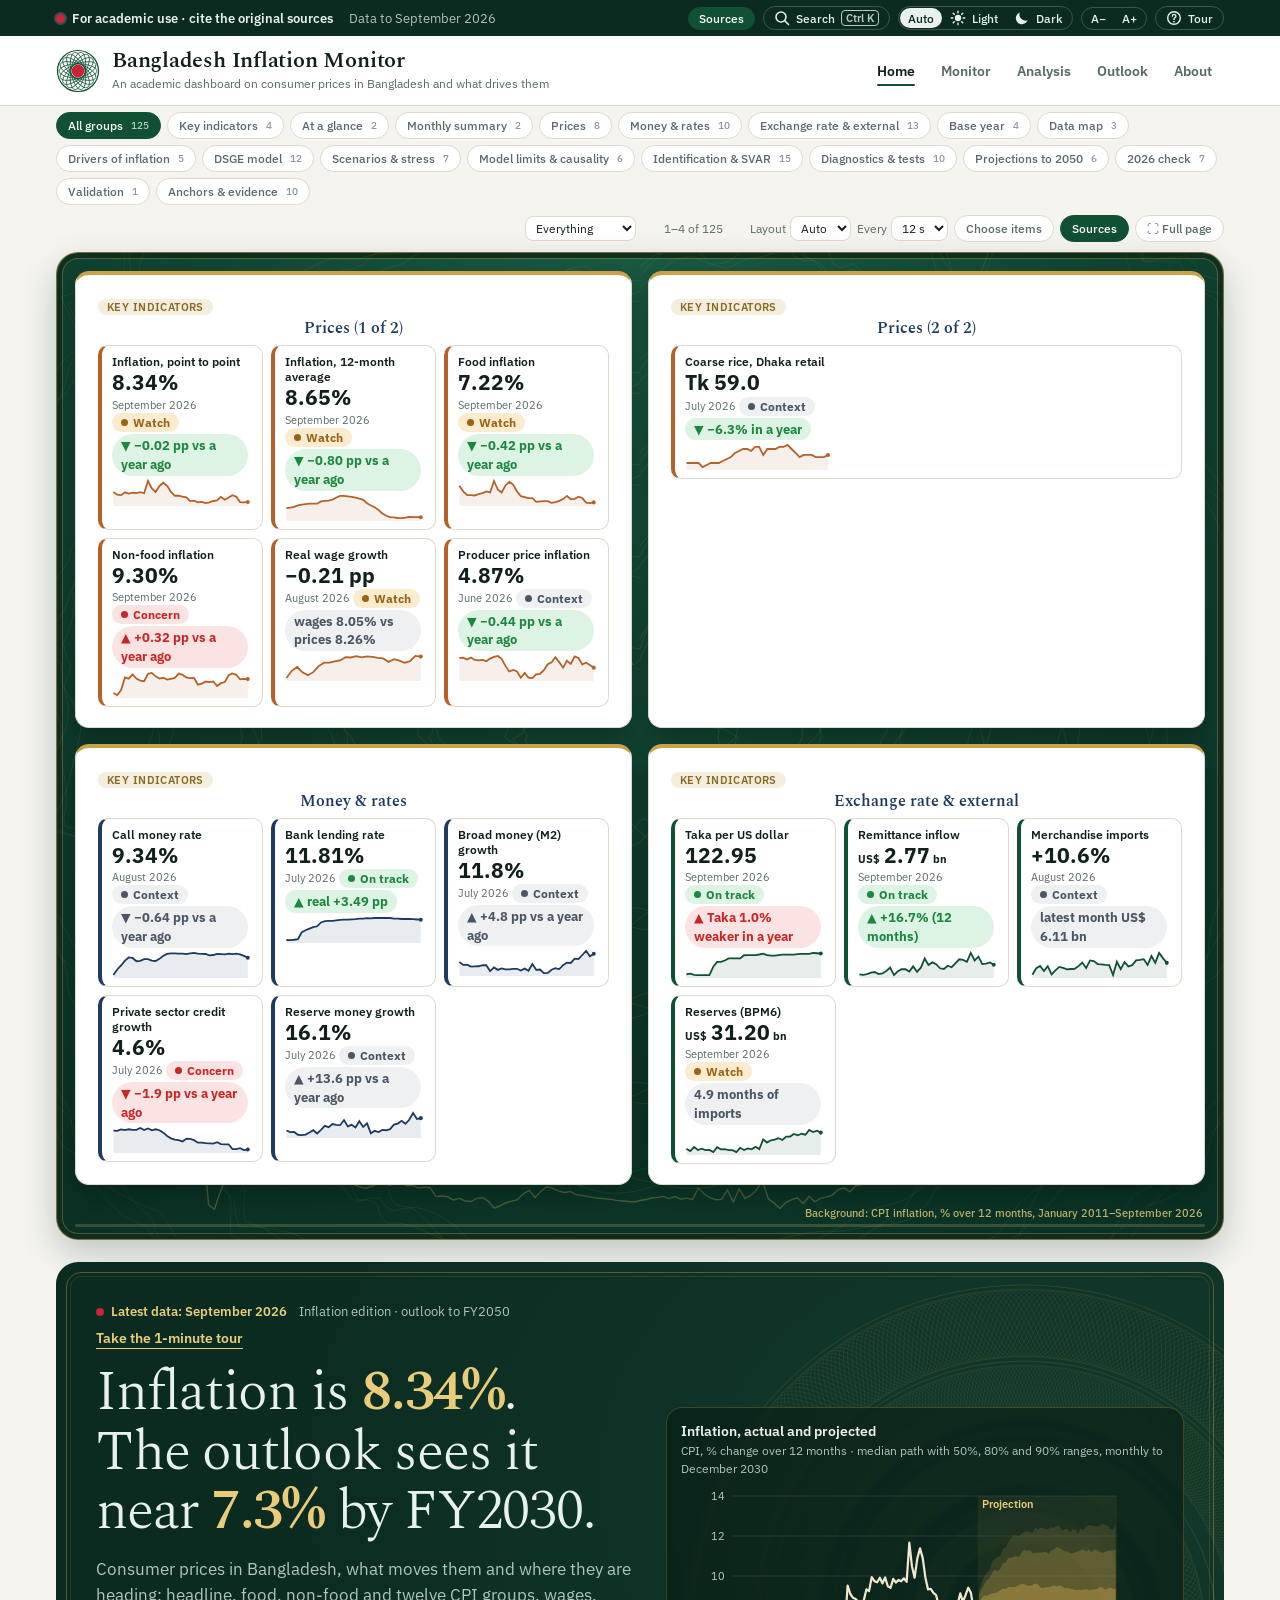
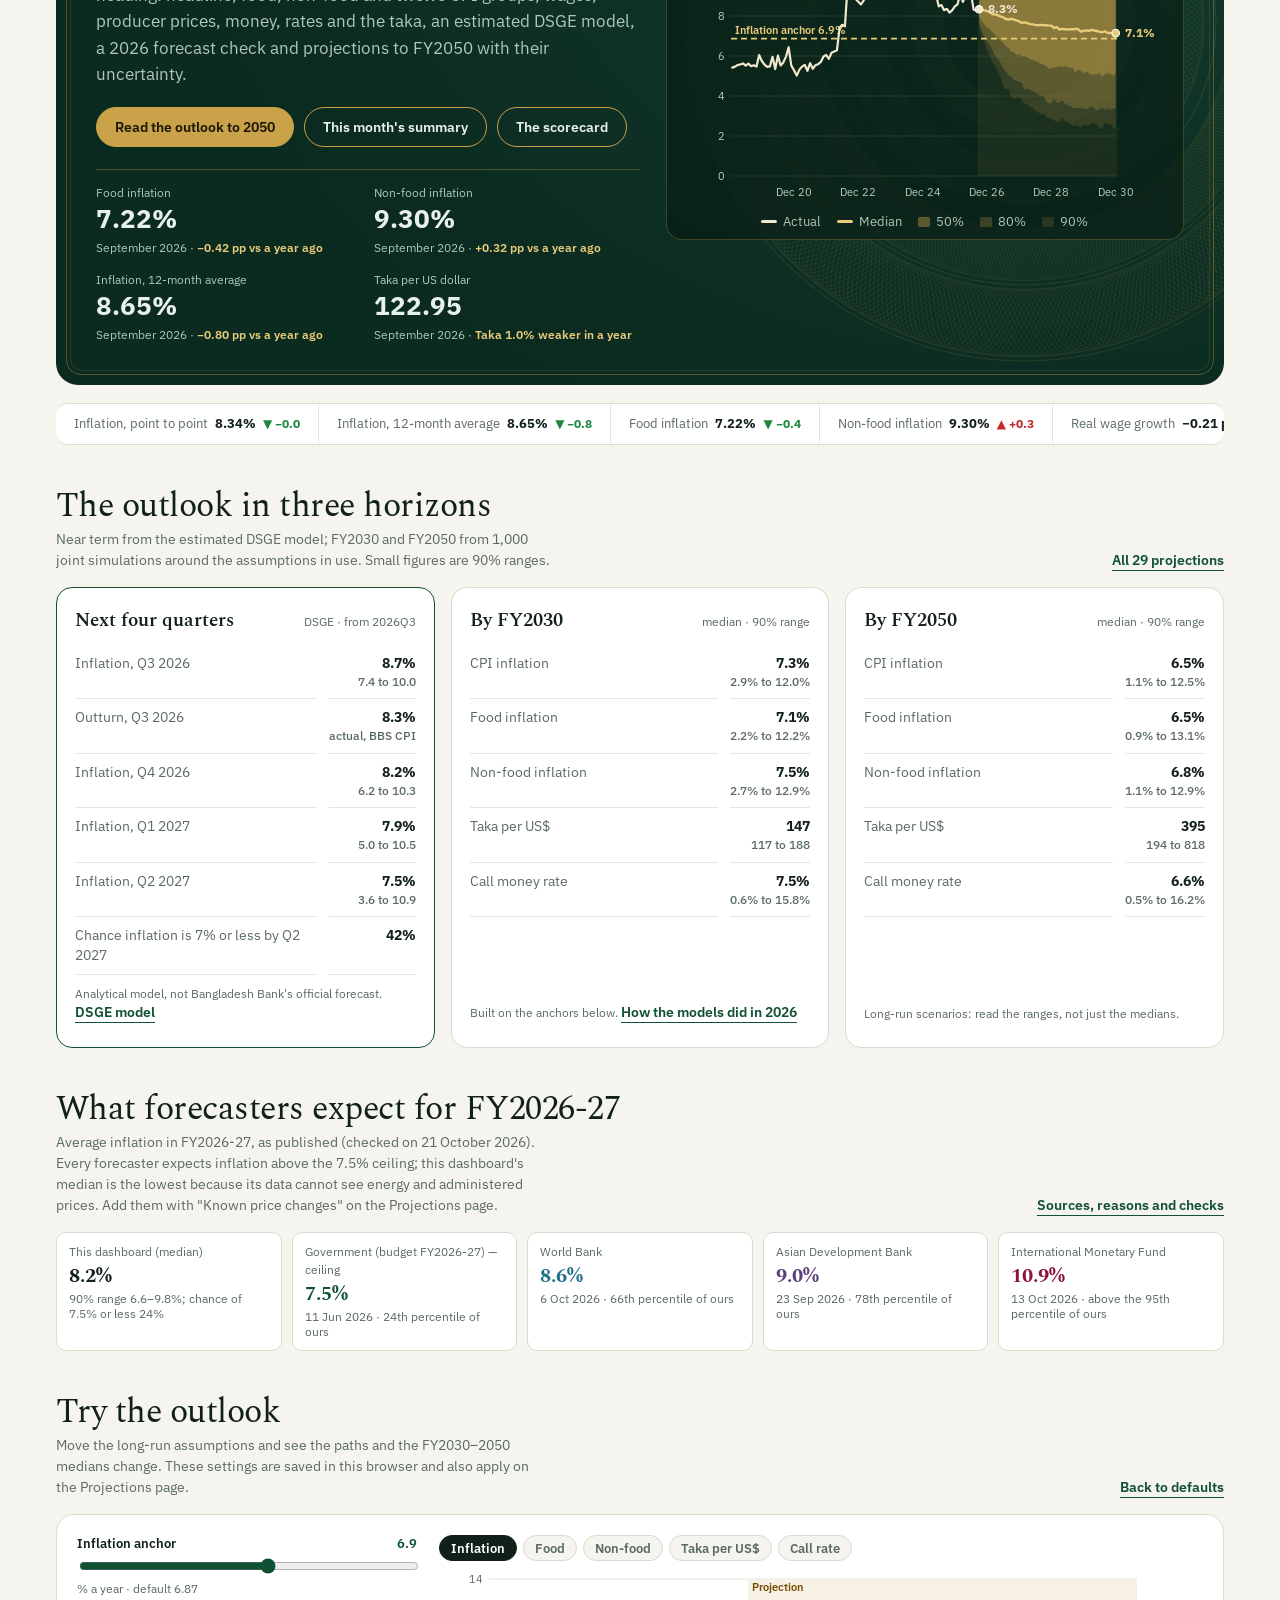
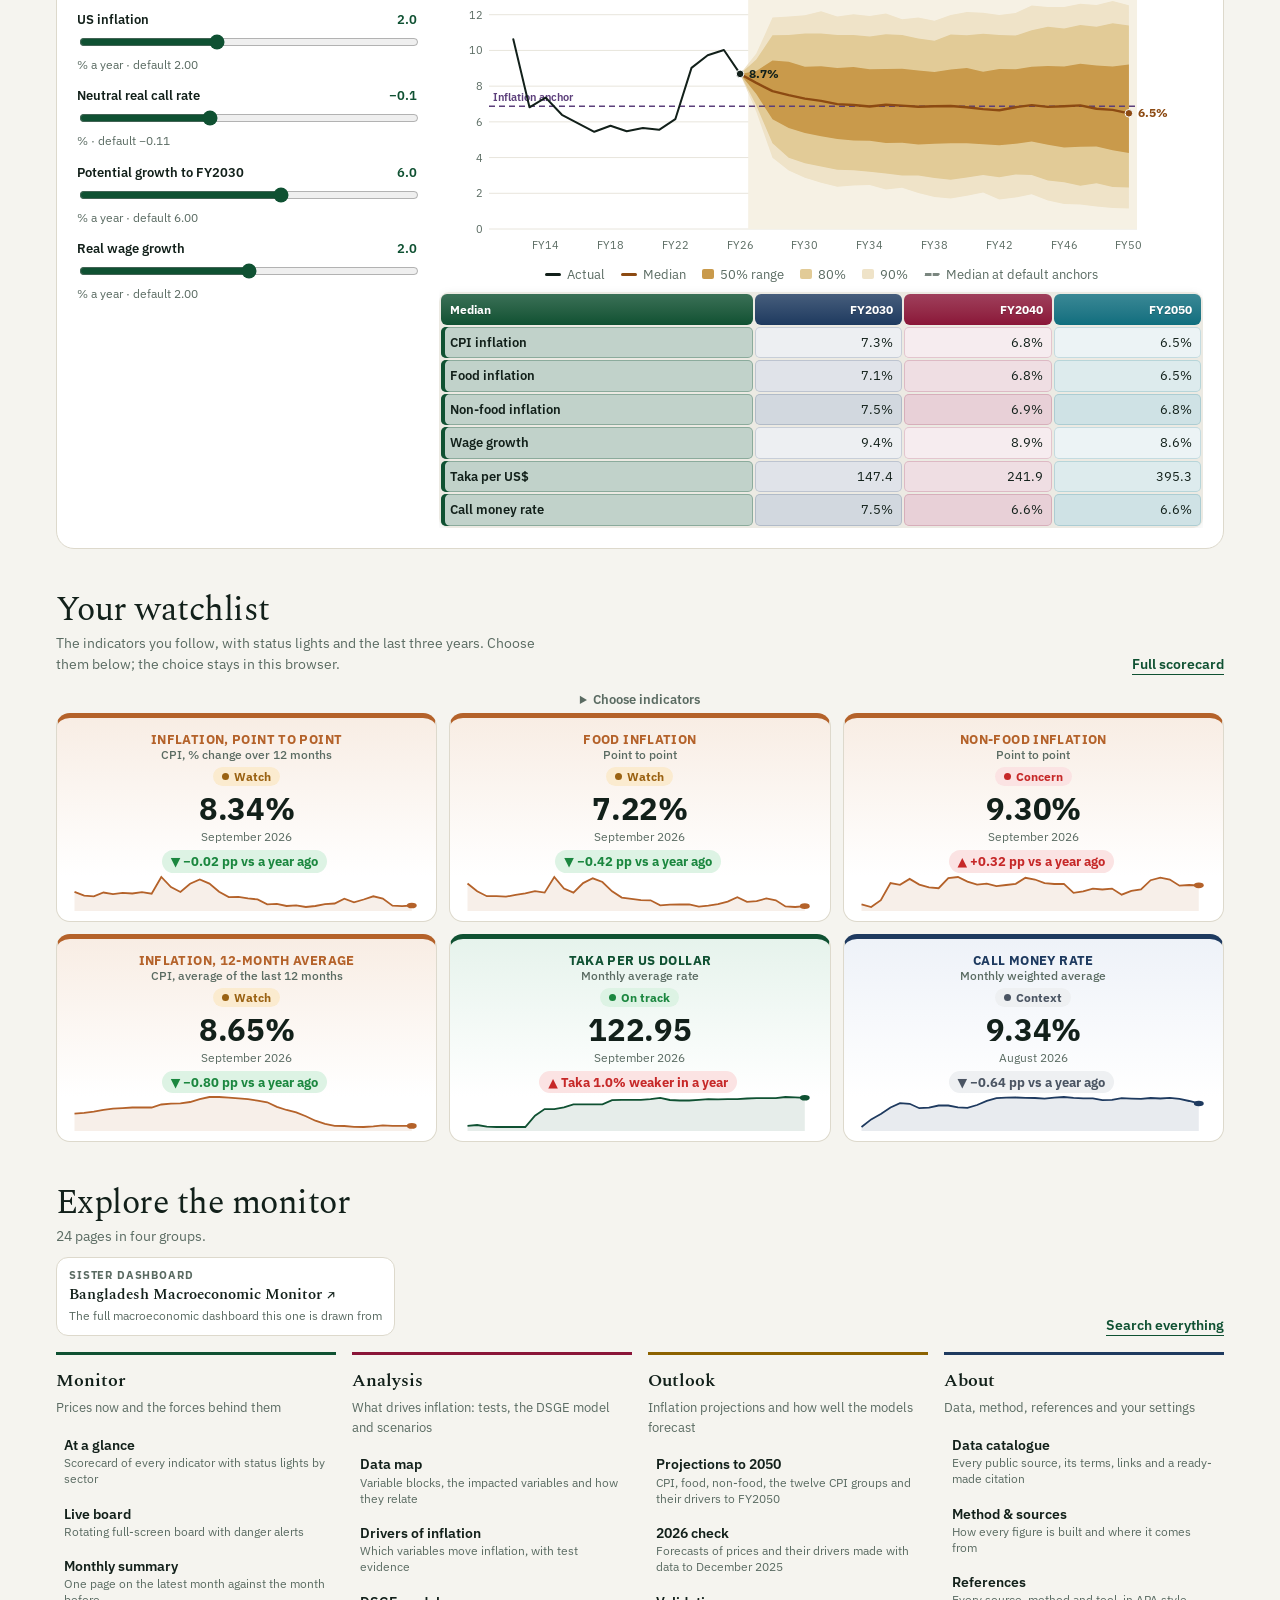
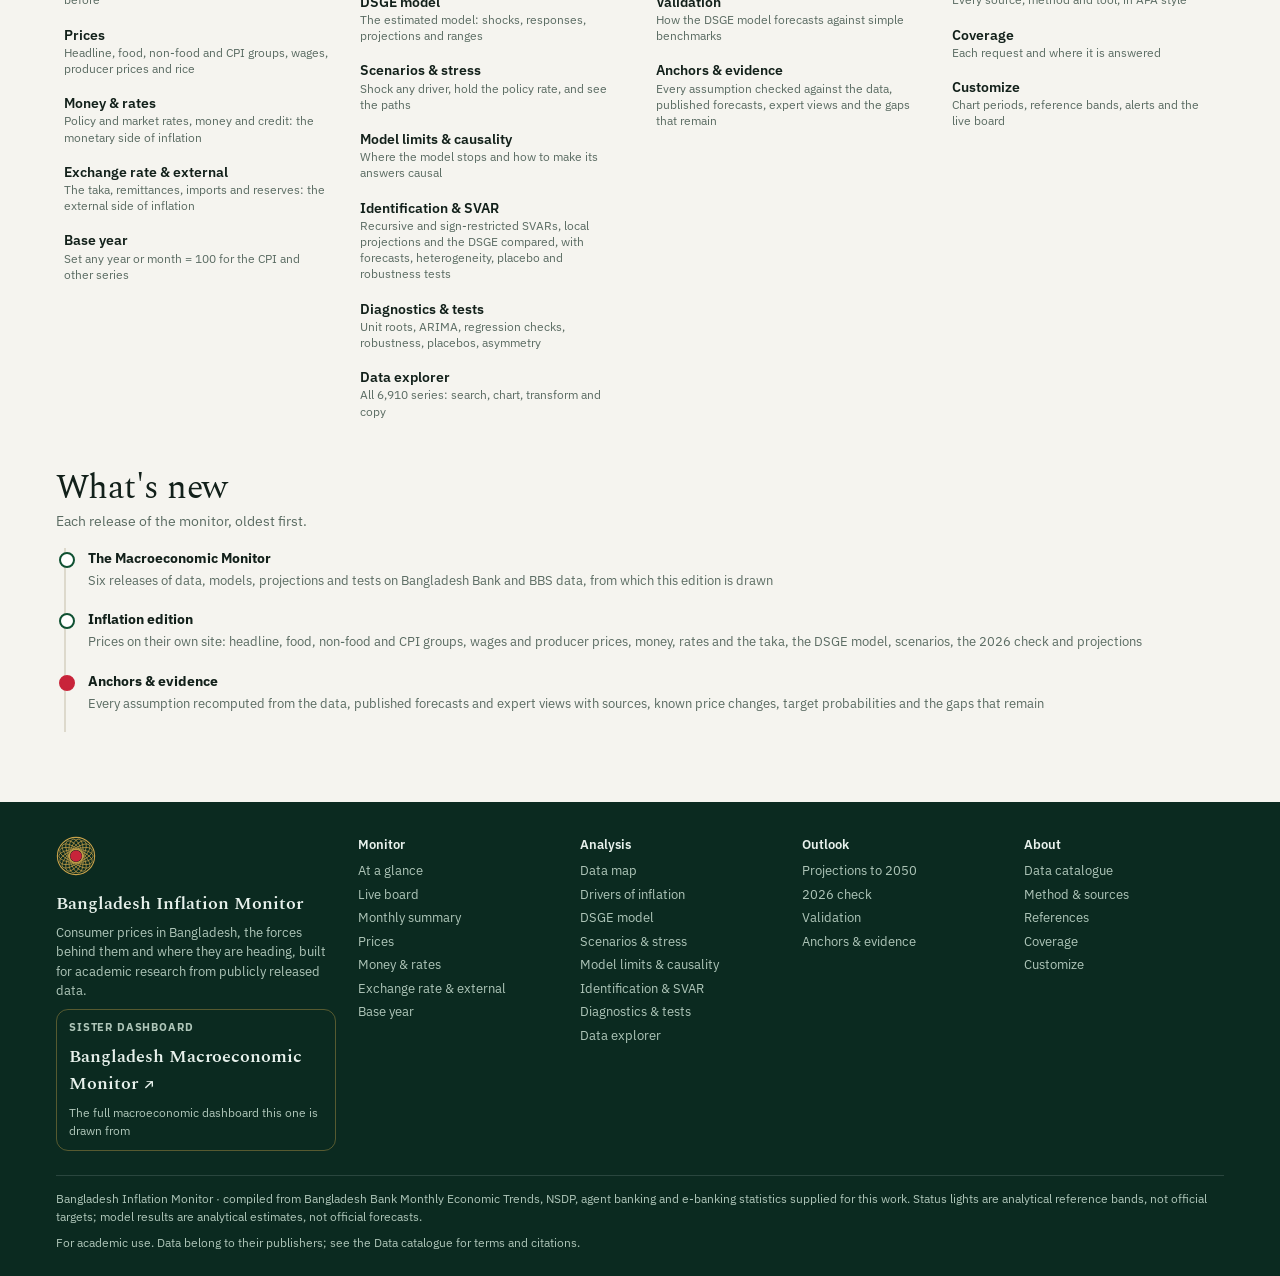
==== commit ef7099f7: "Add files via upload" ====
--- a/inflation.html
+++ b/inflation.html
@@ -206,7 +206,7 @@
 .card{border-radius:14px}
 .card h3{text-align:center}
 .legend{justify-content:center}
-.src{text-align:center}
+.src{text-align:left}
 .ph{display:block;text-align:center;margin:0 0 18px}
 .ph p{margin:0 auto 10px}
 .ph .tag{color:var(--sc,var(--o-navy))}
@@ -1187,7 +1187,7 @@
 <script id="core-data" type="application/octet-stream" data-z="gz">H4sIAAAAAAAC/+y92a40y53d9y59vVnImCP0ALrzhS4FwyDYnESYTVKH3W0Bgt/d67dWZn17H56BbbghwTbPx9xRWVmZkRH/efzv//DrP3/323/4D//9H37/m7/8/pf/yOh3//Af/uE//ud/+PiHv3pQr7L04V//4T/8r/M1zsd6tarD3h/t1cfHfJ2uj+VjvNb+6K9aOX80Kv1/+z8/ct9f/cB9yzn9vm9/Xfz0NB1m1Z3a0aHycS+N9AR9XPrY+bZOPbX6C0Zz6fkXo4tZXEOHsfSxc27UfDFzyRhMtuhQN28xP/arDE158Nu+7in/6ceWYt5Trtcau5aP2mpv1/qos53a90c9o/R6PlpZV5/6O9pVth5wVlllfvR+rs1bXFedQ+81yrh4oVKvep33439mxUobvdSPMuoo+6PMqWl8lH0tvWm9tGOaUTnzDE1wXXrLOvQL/VlNL/HRrmvs66O1elb70BX676Pv2ppWtZ99XR+z7rm10de4lv6cNbQpp+ilz0e5xqiXHljOPtqm0nqbS5/1MvvStPSUPfVZv9pFU6nj6lszG11r1JnF0bM1jVKuOXjpv/z651a81LO1Z0WPOrxyqTxx6dylNz9t8uZ7DfakbD75FbQjZfTFhhS9VtPCn30/8ecWWVszPvScqie0KcgufTQ9W4vAo/W1nlyXjodtEEzMi5fVq9Wup+tFL02kdW3xR9tLa93bKkKO3YRJWlF9O1nFj6mh8Egrfz72rHN+nHmxxNduwqtSq/Zas9D7LSGKtrJoR9cWaAsTytTrX6+h22pea/f2ateovOYf/vSvP7ey7RKundU1E22JsG3usQdL9tp6m71a/2j1VfX0sjqwrbuvo1UdjAXfq9fpa66+6i6t+T6jaF9yz6V32Z012i9BrrZApKPqTQSAc4RSMNOf25H9AqpegP55naMlfwk6a3nNpoV/aWlre2mxOXpcwIBXFzR0n++voSuniFMvU7PzWAtWt5ZXY2FhXUtb4bFWZInGMO5zCuY86S5E7VtkRy8jINNaDI/bPrPP5vFY65TGDLdI5Zx7c/68pjCWn2pNRrk0By9zbf3UmvFYV7vm9hJqJ7qQy78Uol1zhUT86a8/v6laDa2/tqNnA/SO5Xgz5nU0uzV5WmnC+t097mXNzTty/Wl6c1FkPVmT243ZMYs++rX9Wr2Mc+Y6LMmcetusoDBbMNvf8/z5LdUtsqfaTaiF1mBzhIjVVyveR4Y9x842Aj/D4/EySXnpoVrm6qH+N438S1xJsFazW1Prox09vEkXme57+/xeW9hUfH6POXTZ9hZBqTgpNDhQOcaXCKvW1XsoUBFRyw2nQEpr7LloKUU2i5dMFKeJshZPQCRZD/YSN+GY7l9YqN/89nd//FkCKPIlyguOCdFFE4q2T0g7tU4iVcJPAewqUGWhw+qXSGEB4LVHwFnRM/XIxrQEmlqkCrUs/QCKU9MVTdGrztH0JqIpR7gluG/N5PLPf/nZCQ5QsgihoM+vBl3S0zlCqgUaIgYiX6VxFMtnLDqoP2Ke/OmmzP9VHPB50n+6H6THjF/8p/YIDNq3Ip69tJKi0WJwvPH+EBWuep0ipPkYOrOKqBDXiHh2XTM1FD9rEga6YH6MIRCXFCG8GEdILTyvMGeR3qUFukTIhnBaICa6J2Z9RNy0cfqx+COY/LpWgYRrwbQBOnxIDtBii/oIEmeDFb+EVR9ziSyOlwDnfGiBRWFfYrb66RbrlgiyRLknIoVmCYucrWsq2i/RXnH3XaCbR1KNqKru05j+Enrrzbee/rHGrJdWpCLWiIadbZTX+SMa+yp6priL5r+YMpym6RFCPZHJ1UXjxQNEBj+22EnpL7GT/QEh7/slcaB8COAE5i8BuwSoLT5XX6td7WPz5kJS0bWPPa5m+r7hYWLxkgF5d01eVOalHdN5s369u1AcLNWzqhBCYwkxInhbELS1F1rm/nHENS5wXzKTuMbLksJ//dXvv/tp6JgSyXTxOILiJWQRWK4u2Wwc0daXNlUwJ9jvgrcm+Un7IZniBanU2jE/Le/[base64]/[base64]/[base64]/aMjfcODtVBiBVIwxEz0vYjmS78SdIqQmpn87pOo8ZOKPkwfbBTka8fE+KRX6zFaO7BrTBj4K7qC5L0JVlfAvrFL1bquXlDUQcKHNqyYkG2WWlIrQgLGBA2Fs5IqEWinEG9kkp843o9MUpdehtHeQB/BYQEdBDpi2mhsAVI9WVgJ4dTEAPmKQiyQfrH/ojWoU2yh0FPyN5MQb3xZPfvdJ/r6w7OQAHx0h1IwvEj+0ZsM1HLReGGBpD+hPLxdLF0S6frYGiLaQ33OxnQgGd6cQITD2hxCrkgkIh1mB+ldQ4A+4AqSRAR1yFn6bTUt9yw/IfuPidETS8ILcV8QfyEHNMTpKlxFlIFFibAuvfixzt3EzZgBxociUXkhK4iDXE10QPwTwwdyEEBsY8y4ON+xEQhKUBPgGkIapM0IMX/4wxvu/pc3TarlF9dja5OiIslIBE1PEkIXbCUTe4eEEMFfxdrz4p4rZ6Wae1YHYmFGo9fSKX7EwgoAYA/itqJmSNsb3J0NviUxuUqV2+jWglDxZ9s3Jlg2zPCGNTxkdHR2cbDuG2gFUPwrWkktVrjEZfSWiKRiFxjemAg4cmGf0CehIH+K1XeIQ56KTnmBErBL6xFbhED4BLRs36zZkvTCqAUJRVNsUf8vbIIC39f2XPyAhUmPO89PfzyVP/3LH/+YQ4WiC5IkuenW2nsJiAeNVsi5kG+bnw8J164XYVcr9/PWwuaUlxSJrtvmpxc2uMVEfY2V/bxCkfwIaxP8ThCF32IwWdOyWNQTrGnbr7Uln2M7QglYqAvLAsALW4BefonkwajRb4UGkgseqPqnnwOr5k2ZNp5KYnmxvTrX/WcMr9XpnjS6mRC3nxusvG2YxET3Fu8F/hn6UOkEDwhQCxqnKy9bWkCK6ZljfdESj+l9Ht0/B/rOwKLMH2/pwnjL09G8xX1rtm/l4dWvDynWhD6QgQJoSBDFm1xRQ1no+2rbF4A+Vh8Iex81tfUZGEQIBNqCuw8ki2WrqkEE0nrN2JtidkL5lG4CMGhDJcuA4bys4GNDvQ2ZosN7B3SkImp9vWETAZ9F6QjfBYsAghhyI1jD/ZaEJFZPACLKKcmoY9T0SpYRy5Y+ibKcY4v1r/7lrz9nZcFWuSCuE4KxEW9hP9hD2E+QMKTC6I5hs5nG8bNh064/LmgIEGBBFfxAFtCsNrM1TLN8299iCimXDgAvGoS+ROzBSH18EKSId3HdZdX/V//0qz/99JtIqUNDxEwqVvkhFonyqAkvOCuqiGZXKjB7LU0I9YEzQ3Akso8JRdoQR2mHRwIeLAbw1cJD+EErjjCEfWw1sYVbAI2dezOegK04q8YSt3R3iWGMYb7i8ZA58ahpVsBRjJ81HhZH//HP3/35p1/RysHE0izxEBV2XujiK3Z3zffC5CtKiq1nSRvU3DFOV2yMkpp8PGxul3YEzeYtl7mCNCsjNbuOeMgR+/KxZialpdqYDhCglwgrl1HU1HNidj5abcF0CVE0yb98FMvm/f6P//LbX/3zzxnWm01Tg7U8WNXtvGi+uUb9AkwbCti8ga4KHTBZYieBvoIqW5sMGEmw/DgAJVoS4qE36jlgc7rgJxfvfNl9sVEhN8CB8b7AN0VEmf2//Om3//RDxqf5TVuQWPDRXzinhv9+oyD/Tx+QLvGm4WrTVrW3p8oW7YZptCHCIb29EP5fyN/iv7zJH3/3l+9++kWkkuwPy346DA7l3/FlLJFKgVz3oeiROrR87hz1Cjr6Kk0Hw/PHwLbM1EIf/lL/8ss//QCHa7+43gTihckDFna4LRYTPlZGjREHIIc1PPD2gwtRo/L8YvMtQFF4OMrSfQvEFVDvBYJcuc4PatxeoGmx5MAwNtuGyjvQhyZ+RoHelhKIx3E9HzsHEYwDC0WK49fcsXPHwsW6N34GRv1Zgz//[base64]/r5FRho7IO2ZbLck9XHCfb81F9cfOGf4me3Ux7jOcs68L0MpDuN2Lf1fBqMhBqDmQ9mPoC825/f+XbNx5/vi/d5gwXnsMNLB+TAXZYfy2i+bz/8W8+CL/qXWTSe6BgBP2x4nt9+X59X6ee5U195WT1sPI/AM5C7n5mbWnq9X9LzOY4v6M9NK/fzJe3bw2dCFQZE+QbxTJ6LHb2wn2fvewcsx05uh5eRLb83+fAcQRnwz2GPEAscjcEEkR/7aX71r7//OQq5mdEGCrEOGetvolnBLSzAIT95MOfmfAjpal8OpoBQjmP8Qfi6eAlE4f7p6NOSH8ryZ8kMUkKDScVfXr4ljzY17KZGUL5jVOctTUSN6uNIWsA55TFnIWNzVwQmr819rbT44++HBI34TlmgnyGfmI4+LO/P7LR3agMHpquIZyzfHfuCzT50kEFn80yacJuAYZ70ARPxGjwk6GEde2VkodS6mYmqvsheaAXgE2Yb0LXzPMNYPOeDO/PBuFJChW5MmAY15m4ajF+D6ZknLBYOcwY3r+8Dy2p25FEtD9sKreXi/bxPb2+SWkwjh19g+XjKQ1Ovh3t6vHyc97Pwbzy0x7MzUTIiOGSn+CNco/OtQ3vWzv4sqNVNLTtkcPBS+LpeJv0r9P/+0sTTpNS8T+Bz/7RshzDdW779hPms7rdYInbc1KCeZ8Kmsd/I6TPd8qZophbsw+bjMg1kb+a89yy0zLToTSpNQ/u3L0ya3gTtPDQlBFUK2HWZoi2J+5uQATNX8KvuUFTp78fQsGsCtZ5D/0ph9/sh5SGTIbPrPfrewZRUzy9jhsQNKRq7OW5rnCIVDwzU/YWwkuTNTa4qQtAv//RMwnOqeUvd0mamHz2vITWgey6zr4lR0bfRe5xTDdSTH16+jZB7SWNdzWtsG3jIrLS32XYQ4RSMfX6V2bHHVpPsiT9XGnC4w9bsRt2ZmlSUYY41CHEh4CFvKLWulxD01qSt5Rqs8FfzjhNBcNmB9myhfUOl7IcL6LWvfc2MpY81jJvekeP4g+whBsdmnoIfrdpQBSc/E49aNS8fooNS0AyulzS4M40cA0VtGLJr66XdY5vS53Ig3yRCrDfiuwSjaL1tGPXnkcRqmqrlXr3rdW1c/TvE75uvmJ2ETaCf8s46opnaBBQicNN608R+08I3+wiRQPzqL8ueLSe4A1J5w3JVb7qybha2kcZudpBYRQ5jzH3pfw9ZmKbapoHzkcTC+hh0v/YjZHIBnspQ+ai4v/s7RPCbgfcaHnAeonOxOWZiIak80gKgtYddv8mcNk3k1dGFG4KR1gIdvCOzVqsoNarNtrj+LJYVR9bba39BsfNc87H2HAoKrGM1Cb+ULHZF/hbPvqMx8SSHW3hXzd2zfcdc2yS/r3sL7OqBW3syPUrUDo/AlG/uVswWqm2FzTvePc9mhaKagbRss6/AjlG9MPV+kiUImOKpj/JS6iMR6z0r3MKqROx60ZgTRLojqC1oKhI1UsPD7axjmeVdN30npotNYv82+oqh+5ZJLPZghwJ7gKi53vxkPuKhJbtrPYK4VTAL7UZks3B/K1h7FIbzSL6dXSGWjrUi+IADCv5GxXB4bIsJYjj+1hJnmAhPGO2RUixle4rt5pHQh3ckL+esl1xmqO35WNdzzjqbb29JqNwi8C1hXPsRgb28rT1Ez28RMfvcYnoCeC2r5/TMjC3vaxetOj1hv9YPuWSE281AsWfuM9zDo9qee5t7jPc9zDo9wTIfsajWt+IQJnxLG61nX7bpgEWv8tbwLwPCI7EcxIw1AzlAgaPd/i7rhJHjWJ6G7FkBtO5X7wdb6be4byG8tQeZGgfPqAB6hI3EXjGeL0228KbdBglf8WGz+HO35fOSvh3uEOHy3PYHv+VtibA15CoB8cOKnlgnfC+r03nG+81/hiDeYtCEtmwU/DWzSR1y2F8394uOeItpnmGzEApUWuDzF6atVvYNpJHCZsSYzgre6GLAOe2tgp/IwgPi8MzghtkbQ401BtcDqi2mOziEdNx6361vj3DjW5IzNAUce17NbhIMcswHQ52xuRqbjblMAOdwoD4iWYu4uQNf67YnxZBym55CKwmAM633eK2HJZQbxm6NznQFq0ZsGPutbV1WLEzvPsP0guSuR9i9qdJ1I/q9XtaErXJ71Y1+RjDjmwXc9aZo3lQTIlO+6y0y1wejbZqw4Lw/PfU2YFkHtkVt9UcTajGHWW4xHbeOtiKH33Jsa+FuBJA1dg5XM3uAhcl2Uk4N09fxPgdpLdmfxnsRrcVl77SGLMJ6OKdpkN/6vOnc25JgYlTf8npUgPJYQCyLGyn8i8dkoQV4Kzzj0SNsnTDhChyOkEv/OY/VyRJyWY8WMW7TwvO4WP9uVcVbAel/FMO3naidZ1uMFe3E3nBTCEtsJhimYRYLLHysiEY/Zn/on3yQeOYKobPRDyWjnxNboSTrKqHU+uSSLNvj8CCi6NoE9YMArSLOxhJZpkT/60YMSdM5XU9rJWcLysVpedIgC6PG9Ecw4FjGhjLGOOdEAJNSUarfaKxz1b0jC56Ko7jaytfO6d16cBl4yy8rnGe1OcYOLhEgvHGjL0e2nDIJRtRuX1cZxTxWFPiadcRUMPUSq9iYc1U9/qxQvEnUUeke11PbWO9V/lkBdH6Tc8ZjORj7rRYb0xFfdiTdy/o4Mk4ft4ofmzDvb4+JZc/iyN0YgYtV/2IffrFIWE1mHKMXQb/aalpvm+rMDSwqxvxuhmOh8ZaJV+DTdkMLEDFq9BDtW+3cDw2xcbisCPXfxOmH93HYLRAbozb6RX9LkRiADVSGstYfYbv4B9WO6crKIWdbDvXLLB/beaTZ4vFj5Oi3jcjq/uPIaUmXIn4SwtIfmrJ7hLwe06hRfOXtbmGyvgUy6zY2KFk4ie+gPDYwA88YOfeIrwbS/VD3uR+IqG8e5qWcb4GxvU0bpsfXeWyUJlSrfqFqFxTwILWtldwtu/Rvjjn8EcK0Hv5eHza5bqPqQ+j226x23obvGPSlmmMAYCwc3RdOZ4xXIg3Syq3EkTrVW/wM4xFhbTuy3Wv1Jw/M4nfF99uPhWKztf02TJtKf7J/jO8ZZMZFHHi+F5peJ0YAVO1yYp2+2hk19FwUpW3HnEteWb0Q4+S7YsKYYRxVanaJDWNU3X8ei6gkCRAWa4NzKcTXxUit4STO2tMmjGTHuFRE/K4W8Wm1i6QOv5XWa6xlFrExJZxmhk1GSmnFAsduS9PuMQ+V2eqYNq+sKoJL6JONiLNf16qx6mB96DXmH8wYw6yrxRIu4ikK6hMYQUSUvIpEKhF7xo+uUq+1TzLuCLsq5lIi/cwkJqvrdExEAb8CaasmC7oF8clGMX19WkwZV9cXl61/jUQlYg1t+9vjlG0MWH0vTEChw72L61TT2yVqXSxgEA1GRox9jX/6O1gZyT2dMHlTmkuPnpiN7Lo7AluHWQsoCcWsFtMHAfPT1o5OEBtxqoz1At0cqBMSRA6Xr+hak2U7Cnlv/WQ4htjItOKvBaxiItUSft8Aty0rWoJByk+xCkGKX7W4XliPbpNL3ees3ULkF8lLxcZ+cRkBU+bL7swrPFBssleekfFemqjP77IO0JLrhZrT1FcoUUE031K8/DTPvg6SDMZ7iX/Wl9ktOrZHUInvcD+m7dHectebOMXm/ZAvA45VTVMYS4ylPRZw6xOmKfZ5rfp2kLV35mh56+VvP5K1XONSu42zEezebMtkpD3CsS+P/2g+94nd9QuxeXxSjx5/e0gtZt60tEFMnQxb+KJYYEWZqBZHy8Msx37L1C3+0P26t+X2NYQZl/Hmhrc9nK/6N5POsqVnjPhxbuHPDqHcbr2dNOVhWX6i3YrHTs+3WFne0ugn20CJLnFrC+8VeBPkVR5z9R7Pz89bSC3tYVjt8WXaTzBt/rBZo9yuGSsMj9/0dhN41Pbb3DEei395A5J1xc3q2q7gdb5a7DB33MWwjuDgDLIb8xEqRJ6uvxdx6w6b1sYUMsgct9GiYt7aoW/sR1gv3N7y0oStPrtK5nG7V80obHPv77W0FT/G8TYhq/aITt0CKp8VrURmWVVwivLo0bznaNiAzQUklu5haN3iZiIX8VKKfp4+W7wZIgZlZStJi7keptHIjj2xzw8R1BKMFCtos8Z/USBC1UBKggp27fDIq5UdfbyTM1d3VHWRIskBHpclfnlsYyfKrDnrAbZDVt5Vw2rI94uRB1P+rDOEgUS96/oGVuKNl/4fDw0Okm7L2DU2VnRb1DHaN0isrV4kT68TvzlpGCvOIAQUvV3YE+zwZlWDaNHpe4oUL/EFe993E6cXa7A1GJGmkBsNvmhV1rSVeDKodUYvd+qmQ0bqktzAKyPqsjCaAoT013/5w89ZnkgXJOIK+RvEr5HmKxBF7olP7gi4kZFJyvS5jKe/QKsiHYegs5fD5hzy4cQg/TF5Lk4adcIhKhvh+sRR33b78nI8nUMwWoIt9NVxhDR6g45XPmwHiOG+2s4z6glGIRPM4XYOSulGQTFKB6D0GJZ7sx7SE2HarY7zh+l047YW3T8fxcSOrKx2r+Tv/p6lJLzvism92NbMH5zbrJETtm2trs16Q+JinOHoFW1eUQe2FetKt5oU23+1tbpUO+pZCAhxM8aTuEkwivNDsqaOeXslVDErRyCzf+cflKxjs2MAP8MSSA+vEdF23aSD1AR7Fuz0ZBn9XVQ7fSo7izq8qGg7vVn56z0/t/mcZWQjB1h0r+af/q7lDCjWrKbjbJzHLdHX71lGAq9Mpb2AWcESoJz5Y6dHibpW/fN6e55qlNPYyuqIscz2D1bZwZN2QbGEJXAZsOSlWgusmlSLIhgHmlOQ2ZVxLjJBvCc2xWUpmiODWMLqFbyygjfklqy8PTYzK4gHmqODSHeuSCy1YLTYuvL7X/76j3/+5//yM8t52VJartzjMv5e2xuKUp7FZeWKrZos7nEYbNbfXgLDqo9nviF2R0Pe0f33K2A+s8C49pOHyMqyPzXgXk8+HT+6Warhzwp2299jU5/EdrIqr7IC55gqW2IjhPm8Ug+x6XH79cSrdzNiQ+Dxn5Gc5uk/wP64ApUYTLOM/+XP//LX3/48VDqbunohWtT9FluHnY+OK3akAItxBTBHErBXILJlia4QShdyaLZCVBsXDZHNEOnlm1mwFc/esRfsPKjtoOOE1pE4MPynhwjcRNSLSKwoqeXHq5wgWwfZaHmT+W0svrwrPX5GEL15KYmD6y7j8kbtEcrq4DEvcwq7/PJ3//Ldz2J2FipvWSw2GepqFml5kXbwle2uIdjV5gKWxSg98snyP39u5M05Y/QKX7I06kXycoyb+QSHTUvzLloQAL/Zq8sf08uVlQ7a6M8mcJtFAhazZOemjVmrHNdNE7NwfX9bMQusLNwOZrNn3XFBxcmzNyz+9ld//Hmc3nECxAfrcDD+GG+Jln2z9Rulu5EzbloYdeCwZaV3//anhWHf/oP+yrLPkMkdlg4aPAtu85xR29Hyhp66XyGkK1zrBG6vAPEkI8ZwegUao1LAl7xN3qoSOPb23eDccnVm1mwk488IDZ45mVouv//lP3/3qz/99eeAMRGpJWjJsmX1AIwyYvebr5DAmxLyyiVLL3itwe2WP4HhsnIu/MjsPQFRlCaJXJQ/FqyswznxrgXd88ck1BYv/tjouALsKyxOSLfmOTuLvSNGlZCAeq9SFimrcwsM0KSHtt64YU88AfbdSVOhrDdv+fM//dPPgWHm+rd/nJOd4K+AzRVB4gr0XMtzucxHLsc0+09//3HuTP4EjK+A8QiDMuFI6YhPDCrCVM0fm/7NlDhW/znZqqvdkE6ycqhvD5m5AtonZLdlH2aYl3fRASGG5uU/KwTmlhUsfJWQZt2/ZSG/++2vv/s5WOzmKvZ98ucEBkcY64yQXSPBZMIjzGOGXXBBiOE43/5kZeoKLQ1DhO9msuuWBjPZcks2xQBjkhfi22Yo5oyguYKNdsECPpRR2tOpL97vHs9iT14Zok2kwhkKaGl85qSDt+HGV49Qkz9cAip+4s+//c2//Bwkho1ddml/+mP/Zv5g3Dhm4OWW0rv/AHylJb67hyRY5X7/GQ9JsHtgJh5nPYz+Zu1G5BJkrVn+AG311lZbC/hjojgiGI1sENaQ5UwmdumWjkpIJAQVkOqRQmsE+RYczy6dW46qEZ1asBxwbY7oN6cfDyz+9Z9/ZilbWEFLsZa2QneDPBCRAEMNi2QN284PTqSxKBg9k+1Zix65sGP79/HWLfYtQbxFtBEPyugmT8Pe+jJ2Pm3LBsPZfyNklTQRH+GpU1vbKeh1PEYanBEW5p2MmMD+FfvVimqxWtIWbRkko9WXOEo3lTqo6mXmsEkuzzr+0x/++uu/T40pUVVKJOf6CmDN8JPQqBMQ2rf+fMJs8+eWZ9pNkUYQOX9GSJGT0GqAoufPiji9s8KJoWNHIh+X6MlXPtVg5glKlnsvesVNCSb68jG9E7P4xjM63wxHXNnxlRTbNYz5Kzx5RdBaES9XEkcWbNvJYb/6/Y+I3esTl36KGwVpo6/UYOtwLl94xAxer+gmYQXlCysIby7hzScKNpekltQnrnzjaCjqbt8kG2pJ1VOufmNqHcssg2eII7ebIe9O1bAwiIvaDDVKed39GhFGq+gmNTeCx+MQcMr27Wtcc0dYX23vY4qMsNibPdvIpW1Vwmitv1cWrNwSqm7vjSc/vV4lihO2JifSk43fxy7vtf/lr37/dyz/+Uw7o+70LL/F+BD1u7ZTCeQVq13FgmA53xOYoCfVSQA1OhX6+F2cKgvfI2i2wP6INNmzuGSelx1FUpyHIh0MqVZQ17k19zNvO0irOFJCPCfOCxMsPY9yX7XesiOVI+4lJ6O/h8RN6tP0aASHhPadJd+46K7o9PU6/BdWaL9jln/X2fECec0r1TwiXO1O+b/93oBPVRR+fAdKBNMVuX4HEfatSYWerFhFejYieFDWZ+noZlelf7LhlWxEWNeIEW9F/je4h3XFTvZo8ViaLsdkoGYJcM+IIkDFDSvByErUqDrrplKEWUf4X514B++GTcTn3GrrbGsEGXAH9tFuGZ/iGeE7U+t2rthVurZs7fA53I1rZZf6dfqoQZi1qGwTKkidwnMjCcjQ6nsDPhWI+LENKBHnIyZcoT8n610iGKQyxUPOa1b6rM9Av2JILYH90T5LdDfx6ZETdlSCdSu3kfdvsf/Emlr19vVe0t0FUzXGgLo2HvFbFt3UEo2FlbodUa+0dngOb8uAEMXbZL4+bTG3eaBouW7uX3GM9rD5iRezxuq4zjhXVIiz+7puu8ykBuiJHKDPrZQIhbNA5SwJVILz76qbf/nDD6x+/bT64G20wHJj7gyb2551idGtRAQ6MYX2QMm8xZfM/YotrmT667PGY308psEeBRiTUrjjuU3LPrLB3WECVuNjBunfdPp8iFTUrXs8lrudGxnlenTGERF8lIjBDgB5Cz6xeIyQwhEDwpiRlG3xgCFbJPIFscEN09sZnYmM2uI/00v93R9+/dtf/uW//YB3VcBenuWmtsPzb/tfxtNjssT/HXOC/993oEzT+x+m/eeT435sHmr2RhBV2H/g8qbv/U/f6yrYqrR1gPU+6AMGH3/Dr7j09RzGKz/+3p3r+x/f/9Ah161XHvz+xwzyyH/zP953f73V+9/+gX8/vqSZQf0QSoi8ExW//ifc+Cz89hT7M9fBXIkTff6N64PwgeLB5cGnjxLe72ve/9qHq0R/4Lx9/8uZ/OvPv/HpX/t6Rj9ZHwQE6BHUKfQ/DRr/RKTvM/U+g7++cjFxtOf5t59/MRf9+Y+/+XnqcpVly5BLlzbMTlfKmDanXuc8xTyks5NxLvb/cRwdc67n4v+frPz9h0qS3d937NXFqqU1UO6mvc8siqngNefoKw9VYCwCfz2SUkUhF499TfW4ebx9HNKX/u++zPADuh8/fOtRPR6fjv14zLfT5WqmfzXKjxz7BKskvjzHPOpvL7xvM74/LuvT+PvHPq+fOP4PBY3ePZEcJcMzLt/O3Mf66VgoES/5WmMvyQ8cr/Mj3+7Px/o34/Yj13z//HX2c88ffKdPvx6FmUojJ3Ju2RlLZRiqpH0QWCHIAD5dlBfKNkSNpsCTUjuYHwUXlTMXtTLGhdjK33HdfxEhuYa6eFNQN9/H8cPHAaDcx1l8FBR8UKESSu+5oHF+rNp8fvo83y6/y+q83TYRJHLxonzstyNb9hynj2t4DOru6WvW5TOg9EGbol6S3vtQaF6EdlDo6cK+8e2P6LCJsks/EYq3U2uIQjm7DZ881Z+oDWjjNLVm7YzY26ZpatqSOqnXmJTn7wM4KUTW82ez0mXWdhel4pKFSkEdIt6ESuVQnnrpErjNP9UfYDTjF9d5l54eq3wuxVNIAO5fCtpoTpc9VZ9OSU1f/Qm1vk/NdtaXq6p24CBe/c2pzz+stAsgGU8DyixTFavFjV7LjJmqUnPpcvkyyfOI9VSPr8XlzRdlIkWKj0M1qOm5u2ucjYYRQPS52I1JpdaldzsflbKl2EOJI3UNn0o6hMvgSR9fgHCdO6EFdUnxI9/r05TXbji2P58S93XJyCrMO9gX2kUlOgRDbZ6VEA2kDPIVs82AdHMya6o0fBxfrdHp4JUSoxQtlXzZLlQv8QQiVhkIFZuvmVJWnaazmps0UAeXhD8xkep4IZEhqnhSLfRg9OkXVaIsDk9BDpFzhbKDL2qLUhSdOp/E9/IcocioJmvAPi0ccNAyYKd14ZT6DBT0iTGBmy0UZQ/aulhzweyi/rXY0dWwCn4Qe01xFILIXEOJMsK4Z/V6kxCcD+K/MId+UAXzAlXGKOh221XIXZV0TCnVzh2a0vGBCAGyiAM/B+dTmGlgbEAKc2XUCVbwBpq3sJTMHanvhx/POpdDjiaaOEBI9XJqGdBswmVhRlsTNUFkAriivPhaeEw+5moDEznEyRZ2qkhPXE8QJJZ5aUB1WgawYvJ0l8jBZAc4MwnxX70IRPUGi/1zvibhbh4MqeQZDCBGP6e0LU5JakE7e3lfXTCraWyRFbJjiJYDOkQyKaPLgELv1CS3y0YDkUv2nkhFUsOEMRss2JTdw6dNxfKDj/RgeFqwBuHSxRtRftfAJ/AZhGV80JsEq5cGG+QUPxHgUP5bA5p/8PNBqWsyL6erYlOFrNTpR2ildqooaRXX9EjwfOAcBQPJyKhCnp1CzQNdiZF6515DCPA5oKvOuTSwz1G22teNbqM4I/p1eLQ2Zd/tRCWqkL+EXdokW8Xxuw3lWDXjjqh6FSyMjVKmdmcPQWquH1Q+sC91XgDFXYnVaE/[base64]/RfZYujtGk2qqXNdpw+Lr9PkpjmxMK93+84WZNelXDfVql3PHIbL3UTGj2lBocPCNDS59EWuoz/[base64]/vVDwg665ugI75qLPtkeGhUJ95fzvT2vTMLZnD4SyFUan3Tv0tnoTAiPjYxNkmA/kuMt41CMDTMVssFF8Q4Ln9/1oSqwdBdWXtJ1uKv1or7DUozIXUTRO6/1Z6KieDgqn8CH9gMaGVeRZ1yLA8Hc70+d0IYkcsxQYsvXRScpVeGxR78QdW86DKeLmpxk95K6RN4i/DM99E0cWiIv1nImxvYpodGgre028uJARcS86IAPp/qdkwuNVjNW4WivlpbhjVX1GhZBzjzpM51MzuUjAETHMXvThskRD+4BDsvXjWAFGEDpmFaWwxXzxquYN0JyJfkN8MPBPpG2kvy8zJt32G2xZVm/[base64]/st0LMLkVzCOTXVO/Ol85SWwQ+ES1pz0MuvnKnul8DFlEjnx54415CexQNYfNCPDl0WTSt+OusSk7nnziA8DxVAnjy0eqMrGQumWEPiX26IPcQvs9EUeCjZar7PiQjGQ/fKxLaJA2rLQezVQHjGnZdVLxf/lYbBDdcVbkGGx7yvcdASg2aWX2mtkTOndpPXXbv5E73kmvfqrEYkCgYoTdH17CG9onglYoi+PhbdGn2qXBx1aNGn1Y7DNRi4JZUX17s3edZPRGC4dOnRIGtzJzwb2YVbLo4vtDMtclrdDjGk1QmG/[base64]/oymFiQAZp4FFLtb3CyEvbBkliTPyOpu0a0HOIdZk0QNpuuoDfhfLTLvHAurtpiJRnY117DATak20u2/Bqg7uNFgPeLoQmia9m1r/5GWbt5oDjCycugHD5onJT9BhX41dbQl9fTBCVel6v+dXU2+x//FzB/FrX9wwV1Oq/QqqKv7uFFjZQVNy7MshgysI3L7zoUE/7h04zEfB/xgbBlaaoi8ZVXCwlZgc56a/k3R/[base64]/UGhnbYpSDijv0Rs6MATiqejr7Dd40aadL7jM02ffAXavG0e6GtAgb7aVud9zbLRQm+6bXtF9kGAkqA+bXC4JnEd5LgdmygKNTxsz5AGsS1riaW5GIyYi20g6CwzQqRAaFlalHLumoxwNA+kTPRqwY5sewZU3WMSk94xrmlDPni1EKkfjUiLKCYMRIJZUSS/iIK0xbOEWG62YmMHj1hkM8NQ6SxmzkDpEppUfLg6oG0cdL1kYnr0dtoCJU0W+0m/QeMaafAb/[base64]/EQEhbhWE7yBLpzd8WWqIlZFDipa3QNHdpMXrQwsiKK0Ept2GD+NskOWHd9nXCl+r6JRLDbIAs1c1xExUlmuw4EhQFsypbUFYC21bD+uvUMbed5eE7yV/Cnm37MeY6lAmHqYgK8R31XSJ4X8TdOITE3cBiuhCs36Pl5BXMGJJlvfok7y5HPw5qGDgNhPVNzKmQNGog1W2gWNXnZrcSLmpybMaUVF/g49UG+WVyinXF3WBEoa4YBgRr1fIy7Sb35YZoNIa1GE/phW6zwykxMdDXwuYH94gQohP7iJGfdsk8QVDWkkCqmXfjH61WSzQE2MV2/T+E/mnjlPRqSpjSnGJahS6Yo3a7R1HaXAYjpjTNbmZH9toIZpge8EeP9BI59Dyk3QnNWzKqsBWbIyRxxJQCu947pgcL/dE8RDJe7mBCVGFqoP3mh2L+v/ooulsffnFJ0LDsi02+pM3fFy/FosHIV1/GlkT0PV/[base64]/[base64]/iMtKLJRuX3MwnBzkCZq9rKvcDg6YV7cQIZ5bYpSa9iFrIB7OQKBn04Xo5DR4LXIX2JNFVV4QQrjf/[base64]/ViDAwQ0c6ue8ryaWVJPeJ3K4Y9bQriUDt1kw414+773RUDL+fiwbFt0H5IwtvotQOuR+8SjwguoMVNSFvXbeNjyc5I5XOpBHYJj3iE5a6UO4tMlBFpNprce/panYjYgzstyRclote2GuBudoiDg3sTIAFIVYvGYk/mYLjj+jWKGDdt+/j0CQzTByzdrwQ7aLzL6Pe3a9Pt7qFRHAngohkiWgflFN3wjysXpgapk9r99gbD6vDt3aYDXsOhOTdhjYkTK9hdaNBm7a0/XG9U+Frh6cWQw4+h047Vo/wUnLfis+/x0p5wXHdQY3KgT4nDKM5GFHa0+yU3qkm8phdigUcGPP2ymEn2NHZ6eEc8xvCH6m5GDtbVg5n3TR+V6m4qHXYCvCDx5xJFUW/IUXNyJZKFOC//rTQU2e6rX0OOrjK96wddCH8IhehB3wN3mg4Hz5/njHffo68xUC1vlxzEYe6nGpFH1PHMxDlZu9FpUpZx1niGIFN8og+V6ePdyJKuEoobvW/EGDRYcZWgmCAYFYnGh8TAo0Q4YPACQ5+GnPZF4IwVaOB89ndbPV9c3O3D9rO7ycgwAy1rRreaEowiIsxx102yOnpTjMbZLaYZXeSzjWPbdttd7fMQXTCmRYMduwYa1kY67R15rmiDYlROFYwBG/1nq+p/uisQ+W5ptHDtljOx+xLSaLqVk3HhreJLxZWOaZ9b6KBzexrdLMKMQp78MiL4b0kk1/NfpDlVFitps2hm0I+fH+kBMNi7H3m86EO8K6Okqa5Mrh4yOeF/5A2Yl4VxwTikVkW3aTtpEdcGSizLodxrNTRUeyMfau0J4xFr52yN2SlhGHEpoYqGmKqqSZXjPCm6KbtxOMiYtqjZ7IB5i2UwMtXV88NWzGyorOOpAGvcRd76DPKINXSrM2KstgYTqM3G47dCMF0mDis3LnUVIQXp/ZrFvofRLkWRbP+RnBZ8zuEiIqRJosYaT8sEotDYgVmZqMlKInbtWhJFF7UI4kMB4Z8zqL3Iw3De9py13K7oHoMyzilnMFN0dYw4jlbVvNKcplYuIWhs/Habe1VM/c+Fn+BgGZr+KbWa4I/HLWDZmZJw95D3tVhV7Q7x1SvG9RiE+PB1WGQw8A8EJPcNnJRbdGmnDBYek5DpBdJLwBX33Y34pvO26XknjRDtlh/LQqyBr58O3VSf49jAEiKoVH7cFxzndk8sb0IH01iQup7YFAa6du3YghYDn8R4E1SpIZRyYx3xz9IjUZDGQ7yEhkiDmvxkLatyg9ncxQnnaAbxnUqiKNP53GgnRUEStNeLj1D11Z/viUFyQmkgQlFIgFgqro16zsy4JCUZUc4cGVN8Tg/Gdf4cBxGJcrDZ4RXVgdoRW7LPHJx7wl1u2gn2txQ2s3NO41y8aGBGHikCgE93R2VHdCDe3WWqH69mn/[base64]/A181mKL3WEpk2HLcxMVICLOPB2kHHbwJmiSqzDkVm2cu9Ff/yQxnUXywkZWxLlp9MGEQYfc9oYs/[base64]/jmcoPLmS0BxcXbcjV1r9mEG/mogTsQmHTYgVFi9bK7RQtpuOSq72A119JpQUH19sL8uBHxpMS8WiIA/20l7IyU/zuFZdc+1ao59ZKIO+bQak/[base64]/EtGqT1KswPa4/[base64]/9rIRX2SZQn6n07jJNpcNoamIUPRxPpQi2HbmnGmWdsS+arp8asVKwkbh3TGhSMB1zZ5rNddLL5aELBWPR1BumO9sqhnNxRMZESLjO2gG3nWi3AgWRWoi/MVy6mV/VIKXCFZ0cOsZcUIjbc41bq/O5Qhojewl6Lew63qAafBrd4krcBGsE68DJUZ3vEGTTu0RrWlpbUF3YyT2ub2u+xfaoOPrKt2ib4n7ENDoajvw51Qba9UcVyPiH/yL5fu5AEFJcAh6/nyqj2npPXPNrrY7bJXS2gm7qt3sUcB5egJ5Ydzda0xMe0l4ap0J+Wd0VQeIgo4z/h+RhVRUov6gg3BQVlrNLw7x7h5JJ+zxHZ1R72xigsFgbSLOJV4ionbK4yWKz8vewJZzOExtCBKJdEAFnqOZXyCHGq04gRdimDOe4tWb3aEp7oRNudf4k2YUYMFYv3UDYWmc7mRqWPUQ2Wvx8ICmVlAlcYhVxHMk+j09E+ynO99qoZqZ9nKKun/rmF0HxlK9wByZeh3mzdKbawJpyZPwXyp72Ac1bMqkM/WIJ5PuEMUCAFrIrDnXCJqxOeTPf/k5CaeGO30WN8r6GwGkff+Mq3R+OdP617us+r1AE9pUfP2NqIahANO0/WIujGilpEUnTC3C6HLiIQmHrieQmsAB7A2pIdbiR6XcbnAuJlyKC6c2Wu5KNZT8PnGFrX8v2OXf5UC8b0vkdvQscaYaoHVAHGDkqMR9bFYv1ge2/y5bALO5VD4uJmrHkcvRlK44J48doRi0DUB9RsU6t1BHMBRy4EkR2FMoCbGFFpYFT0t0dVQC/k7LnnHjdocSkPiQ6PSTcnLCcwd9Ev8dxHOgDgEUsate9/kn6vuq0ZFHaHbbocTVQZAkGbRUZIvsSuy+aVuzKuSsgdC/BNUTIew9RxtzXYUrfvAViMKobdiYPRUXhjk+lCphosBScMaLvXasLqvFtAw3zetlcybeb4fCz9uTbeklNgsvh6PACKn3PGYNtZrTRlt63jsw37zetGPd4fPxjK8r/GJG1ClOuXApheuuOZX3ptS1t2UZDwlujRpQW/zvEjwSGGvdDUoWmtL2HZpvIyCUKBGwM8kga8Z/v69wq12izjtSCcBj/e3zHjuB+sf3Py1xDQfZo9noHZN3z74cjHkOnm1x8tYYtslLsCEYHHUQeokXd9ulJMljopcvgyQtEh5TsgNke3d6jFsnWDunl2Yl0MehfcfUhBhj/+os74WQwBwMS12JUu7aifVsO1+ktsesffTDhJE13Ldk/hC4eMcpJg6SSl9RHxIzhu/iDoJ0OQQJLs5Ck3Tr/OTE7iECxvNbE4027yDSYWdnu6UNouatpVh8Lg4YtWqPIzMBpM7vig+NZDV2gyS1kvvtmfD5XRKChrDFee/Gst5wbhMyR+LKJuFknkXHHs234tGsSx/F4aWEeywrCd0wIlHQjguJzoe3EeeLeiIy1KwhLKescP4klS2qydo91+EPRvNPODuuZOsRm6jLZk8y5uLukPnukC3J/o45cbabg/QGlZX89/JuDsQ8f38cLI9ZPLFtQAE6yUjsnWfT7Lh25B2Yw1ydnkCi00hEnOOYtTSzJ67OAQTdbhGUKkELn8B+lzr5gbqV5frUC6nHSkPqizME5rayiU21OtOsJ+MM5RrnpxDFwngdDi2XwOHwEryDEeTjNRDzsLChtY+tEs+/46tIosQuvazXUF6e++kq2nxey0FzkvdosEe0CbJ5mSauB2xEiDfxsvDurcAOO2y0PifUoBD5F2G7xJBMmSYLjpcpoeOsXAoPEk+cWaTwu1gX5CmG5L7vvK5NDm4hlsksXEJ2CslSB//O9zJUYpd2zgzRVi5r/IjAtazYdaVPzogVZAH6q0OcrcXVYXNcwXwWoaIl5YQnhoUIB1O1ipiDnkFcC1xTatjPTryS+JCdzQgrLtKze0y2g+AD5KfdInbWGV0Hc11I/JrDLFfydarm4oYMFUdS4g/[base64]/G1bf6pQokVZkT8hjlOT0pGi1pvPoZROvnQpokiKZfdP42aGUmY2pc9/8KWYU28iT1O0hRaODa9Kwwo+EPs4Cckyl5cHILnTseq9v3ZmWvO0s5y4o5ZlQ3Zfbn4pb2aJDPQhMiB1VjXneJFhkEyISaRswRJC28ce0QU8JVshGavvVuMeOJChxJmuOsMd2sw9EpWAwBI6gJxkr5zx1Z0mF/MA7TtcPSI6F6zfaTRvivpDXWbwYv7JZOAgT3lbToZWjyKyIZuw5xTebDBk8Bo450FeS7G2W1jPD1IkhLeT6zyxKI77qpPIygVAiN9bAc+Ehe+t9Gx0/7KP7567kLrjty3RA4QeNihRO7viFVvJg+Rzif2wHTDpv3Hkn1tqtO62yCEsTEcN4He2PWawxVc0KD8cOrAu1vqVU1oCXasDuWeNrFoFZ2thDtex03sEl7kbSGBv1jskrmPEx+COegaRmyVPa00hbeHei/HmBPs7wjrAlg75Nq4PKnW8EVVnQ4A/lzzQKQtGXyjGTSm41ecJS4GPW0MWea2O8FN9hEsWpoTEDWS/bpcIUDnTwLiCcbnek3QQsTmwbaIXdSxsEFH/LEm8f/[base64]/yWX1FDolNqw0FVf7hS+P4aYVAvgw4xoDmbAkATuij3bIoRCWW0McUbX6DC0mJTvZ4OOK2V9kdse/TbQPTJ3kwDvj2S5YzH3JaXdzIHtBSxTOuW6XKb3OrIIxvydJ+la6WoJRtRrt9pYeu80ICbK3WsymRbM7ixwqBwZ3F3AgBrjPKGMJnQeRizmdcPhKsrLkkhm+nEoeuiQBtePcjhZIp6N1MB06zVgc1J5OsbJTkkacCBf6AnXrddVpJvDmUVfOLJcSdM7xiOuUENBkL/b4bkQPRjKBxDus160ertpLEoBEuYbZ8SxXInjb/YWlOwZiaEntwkjqoNxWzR/[base64]/d0mlLHZefQ5NVjHu2EE5U7fypZV9suZ35FVgLvRFBhd7oTngOe03p8ZGvHc76cJep0rNTfoTFlysaIPq8MCqnRxIm2OxaaYDk0W9iPnVzjDpUSs7PWN8DmHT7+6z//4w+3L3wHwHWXx/1SYueM74XEESP75fP0g4TM1oqqrfAOekh+775Ti3e/caLdNpba7to9y1hqhlosze5k3VkLEPzFjtJGRLLWTISlatGb3PH2tnt0Y4Hp3OdKh9f+KgYQaBeMuVyKRIA4UrhymyI2GpgZZoctJZ06HXfNHoMIypf/Ju4DsfKyTWQ4bLI7LyS5c/Zwnl3i14wGSyxcfJbVYSjDusB0/ltLQlxJhtx2aY1BhAmhb8NJbM7EdZkCh/JSMQe/[base64]/MRX6fvgf7u+EWdwc99jq16h4RPP6favkFnXRNKcQYHqZBWnUo9w0t/qHLlAC1X+6WO2Um0X/[base64]/[base64]/IRMmEMRrQJGykCMYwrdRKV6hwtF2Yg7eqaTk8gpcoAT5kYlyEi5K7dYXljRPhz9Pty4YCU5xA5cYSxiGu1M6sigttuBUGx/WURJBKGhTSWr1zvjSCiE/lyJpJY91n2F7OPdjNVontTZ8J2WeZDvYy7dISF3na1yzE1Wtye4gdk8HbLhsv2DXLadjL7v/vlb377l5/m6y7U/kkTfn3J15/Ui//y8bMn1i1pP38s68vH9vXbUX/84n/TwZ1tP39s48vHLxUUc+5jpkt8+iC7I/J6Ou+64+m4e8i7gejdV96ddBsdd91wtz5dd91wd9BvefPx0HK70JfYPYTd2L64DfeHe0KZ+fCj+9C5ikbDJCxRJN4tW+7D4Fo3OR7++FzffcNz38x3reV5rjsDL/qHuyv4fDcE7s8LuJ98ZbZuL+939IK4Day71u+nxTy8OW2XO6PW3Wz+w36Sl9u0r/XuWu02x26h3t9N5t3V97i17YdL3A8W2u1VOt0F3H+jU4b+7kfsj+f9if+XXD9e7mvr3tjtaTE97vbKbhpc79bGd5Nqd7Lu78N42gqnNa9vMZ+mzOPdxtqdmfl0nvbW4+7mPF5u8Ot2u1f9cHn7zlrfvaxxgbEKd1dr6mUj2TG3p7N1e9pbX/z0oh3yRTNlLb0PPQvju38auZMyi+XG2e6cfJ3nfpVLanvaODd31B5Pt+Ve3iOmMer7MJ4pexfqe5HXs8j16ULurt7LPcrdqPrdrDqQMHm5+XID+9qe7uRubJ4Owm5WTr/h/rSzNiARxcZ0J+v6HGpaagNmIVu/+s2//jTZKvUrZSKecnz9PL/3uX6Jx3V3oy/ft+9d3753/9Z/4vp/W1BHobPPl8/9e5+/TPZ9svvY3O58eVy+nXHbufSgc2OOdE26+8emJ19a0bj50N2oNx2DLPSlHZN7IN2NYn1Jcxe3u3evZbi0aEoHOctpaeTlx6XjbzxfaY/45ejelc9t17exW3akz6Xn+D76ls0P8U/d0S09vNIwyuJlWkB6XjUN5vwC7+P8uNul3W2Y0v8nnWjSYi8t0tyxJ+0nSrryuXFVSdcmN8Qo6V/pPiqXG5k9Xeb5bZoOXekL6P1Kr8YLnuMWsO7f5Hau7sFn+Z+eNXcr+uFD+XAXY3ccOtzSTljmcliYww7ml5vvDpcen+KXk2sHj+pc4h+dL4fx3N9P0oIdANJ5SvcM9nOfuZ+peZIDllVhQ2WH9d2Mxx3qPZpwzVnd/Rs++e5T38fDSeFK8Kj25rQcyngfuLzwLXco5spmW/s9Os8XpX75Va1fuTeX1POwQX9c5tw+8IjNt8drzGu60P+9yUBbet6kOWBJh6IHTHzMwUe31H2Ox3BmuLxyNHQWw6uN1W4MU9NZJ31ynjO5vj3Ye7dg+3r0+e3xvqnmX//y3c8Je+Uz0XLfmc8fV//y8QvF6zzs87dfOqqMr1fWH7/y31Y6n/f/cquvMyzzb39hfl1Ovr3lB4/MLs2+98qtOotp8cMNeXzJfWj1LUM80gM9JsIWhw+WLcYtTPT1iBbjGx8tjzQUGWhEkOhh+me/v3jz4UhII2LSt4tv+cNTLP0RrFp5blAsZ3HZeZh5LW+ppeeNH4GrPR8jxKzs1zMq7+v6++N8fmERbby//HCD1sgS02JReU7N8z6MR1TKFxZD2iOLjFtcitxksWU9p3hsH8/BIk5d74MFoEcIKuPLIRLTt4+65MOtrxp48xz2W8A6EbDcjpsWazoIfytLUnnz9pz1b3SlexA2nvN5JOnHrl2g7zlwqvT3yOe45OJO5X23+T7/7b7tw73j3TmqAgbu7fR89KG8D1xcuTudd1isBvS2CIVzZuMNDDdyGMr3jDrkro2D7fa5EQzZwJt/tvzt+3z9cljjkRRXfx/2I01HyvYl9X14xO3QrX/81Z/+9x8mXG838scP//fDBOjHxz/0yx8nPj/+yPH/sf/6/2z/BXB+/as//vGHAefp3GOxZacvsuW9nsbzEZxElhBvKOfxstQyIrUgu/2P68100+gBDo9bsRuxV8waDJ/RL7vp0/uK/nf/dEL40s24uKNXcxO5giibPstXpE3bJfwxInMtj2hyQa7TR9qucAthxbJiSe+4u3G9F9/cr5jVIVHtW8w+kJxjk8aukXBZe+RLi5b8v30TC9mj3mP1cIfgBaFZzOeRBtcjJpaZ32Lpc9dfd+11j8kJjdvM39116UuKqWXFprJ4BTfvdI3A0D4bOywA2FYwIbIbUj2txN/+I57wHCDr6/3Jl0KPB9swIPfekOFzfOLU4rDNpnjA4oq1HtYFI2KZHv71mBV6uKN5ghthW9trN8esz+PH24BQH/tE7BbrPeIys11TbsOTjQX+xc33H1nkm/FmPYKLWfHNMit4pM12s2PrSVaxjH2siWVgN32v7iaZ605ONfa7siaVXbYVOUxs7Eea2PsR0PrbaPONTT1mrDLe9r7+HtkYAVDYxlUCJ5sv3RD6gBHH1rvFeYMoeWgcdmBn8bH0Rzc61vrcGt6yfVqDXyxLGvZe7s54WbR/lEFucdab/pzc59ESv/18fPsJz/MEbwL4p3/8QQNvab+45mMp6QD154Ti71k+Gkv8+fNXM8cXqy2qjulAqIXbFzvCNq1e/dbFJoTLrZUvX37dNDV0pXvcoht7US5Qf3sl3spt4zULa3uVUAP75tifDQ4+RtK3QbVD5ykSFeOod5TCk/fB52yQLe+Rram2wfLRWrSJnmeRLb33ixpKBgpv2t5vzfvb/nza3uj9/dsrD385feGsn47f7AbDX/rQPxkPrn4/JSvz4f7wB4yhU/KHm5tv0PV+k6jmQKhNvKe9VfNHKR/lMV6P+j73prPN2np5a+vnsXn3/lbjz3NY/X2oDymOSr0fonoxR6ONLeI2Wcck/rZ4e92LbRM2OJgr3AjyBpH6sCTWxyA1PoFUljBAdq+yd2/uvxmPb+vuy/unG7dPRptPu38bcNaDcj9onPyCcl6uzxlr7OmXz+1rYcSvzhDH+H/5SJvYu4mqbQoWy4u10ZI6mO5sbYt1sfJXrBUmq8rG32I9ijIzHrOs1oweG17se+HYbu/tS6yflJqm7jETTh/dFjht3R/LWiwYvvCyPcTdhU3YizeheItK2prbNvfY1z5bLe3ATl/oW24rsVr6iTPT6SSnZOjHuoH2PbX7GGPg/GbwzHjFYMh7MnA/6LQnTi/v+5luLmxKVm87qnv0phuvxZh223WcbOge7c9k7LT3VjyrEroYa82q3whobIwxLUUYC7AF9Hf7REH7J9CPjdFAX2sI1G20ui2LFXQyjXjzLjuKtkmoudh6Pta306rGrMe8YuDy2JOe3qa5H2PX26zs13Mf6HuD1vlmRa4x4nop3T7+NvretuT96ehf3aL5uAX0sKpvx/np/P50Zftmcd6f7NM5zpiwQd7/9t1v//[base64]/XBH0h8DIkfQujjPEDB3QBGvRfOoSGjZm3tJ5kCA5WASJI+MOcRy7kMNxRPrCRGYacjgLOV1HfVdnRN7xd4/KmA7mJRsGGse/QPaGc5Lkr4t9A6KKRFpbsPB19uYvWJaqSg0IcrN2sGhI/RSZbahLoYb6YDTNp09xpYOH3gKLFLyTWSzObl1i4QDzaSYv4oOyTGMhXXqLgYEL55cfVwPApNhgYlXnZ6ThFU9KJryiBOSeLw6shanXeqUAoirK+cJLqE1FDBzzwhqtTs2BsLkKPtO4/kxi/qPlK/AjM51GkQAnc1OnW5FvRsxgwXT6Z2ClHQBFrMiWRA5oKAN/HU2OEhi8stk3qanlP04rgty0RKAs0v4rFGYWupDkF1M+cP8ibIMETgUmaEgNDiJ4FVxHxTd5fyFrr9BSBMZ/zTm2uTNEIJUKebC0kcl0221YtCjm4TRvh+RQQjz57Emw/Heux6pYvYCtRWcu7mRM8l4KwD46TZ0LzTKcLoyNU42HGYbxebIiRu9iTTvFg5F9iFY6LBUWjkRXs56iyRgzVRyS6H4/IiVPJHtlwEG0LTHB8m1CdibuKtdYVgIR1VW9ywqw8CKhvgM0HzucNxqEuIq3eRx0htJ9qegWymC8RbUrdNLKIfN2TEbjAdQEO03qHqTqVULT0KKY2FMy/NOgCHdlrSwBH14b2d0Enyr6koccFBWwrLYeLA10wuex3HZZ1Nzih4j5xRXa1L9+luBQ58gbAUnNMPiPHFFwzh4hEUGiN6WuT2Em7+gmy5F/V4RE8BiItYsF80TUpMVrcZhJbvi5KXwnYcktqyX0xuMGn4rF/p/mYYv5jUMqRElYaUPSQZiCE5+cMFHcjN4v4umiL4/vgF1WVe9EnRSbrGcitN6xDtXyg8Sy08tPTm2hAkYGIjJhSM8uDcigKNgiGi3LVLhMb/ojhunARG3cpKHCb/ScXsyc6QrEidLmoFS/Sx/EfdGiEid2wElpB6xJVQaiqsEE5N6YvWr9Bt7AEX1PMQAkcCtcvH2+SGnLosqGwHiRHzTTRrGIrehxpgH6RLiUTSd8NByd9999PZReeketWdvUvgYFJaEkOmpUq+/bVWyvLeRWCFIImBvFy1nPosqa//[base64]/H5FJMWh/SuYWab4vSfz9yulJIFhmjkf18FWS8jpKw9CxHvlMZqHFphyUTxE9ZXEpf6Z68rjulwFxp243RDF2COW5LisPVcvVSlKobrqkqJkpzGiKV94X7bpPbUDm5SRLR+xLi78qPjQlflCsmbpzxZblN3G1ecOA9CONHBzCbmpcrG+oObmlITrAbqk7ya1/kgSJWguokmpIpSWDXpIKZU8OpfUUd+oFLnN9NlxwWtlJwHm0F8WPSbQOmQFsgAB91Q+wLmWpR45FkNbu0L+qfD/zvheTog3ObykwSidAcSFOgnjVZEiRiF1yanfBkWmdS0h9UqyyuW+RRoZCMJRaJMAAqO77gnmO62hoPH45zRqMB3ChBg5d9I0VcIJoIPakknYA5F7xxI4CDGGnRE9FaosfExnxR8K0THFdo9yikniyx3wSRmORHk+NZnE1I/hHdI+CYfN9cPBTOON3/koLstJSkihFiGrHGtj+zE/hKuLK7B55/5P2hIgGgSJMMYYMbxF9WucjiF5DQOVUUgNrZPH9T1f0gv8wkJdI2Zbre50IPmjQDfpEs5fZCmlU51Q2GpgNr/FIkOLppJWYBtATa3wpeha6SHkiypDwq/XmWiTd5U3opzom9IBliX+zcHuZDCSxDvkZuzrD5zXB9anZ6uWqOVptUj4F5a3ro8uZIx3TyKMiQ232K0HAnjSzJ4nByPV1osdwQh0syhYTH7SHV/Ar2VFrCvyhiRDYIVHU6X4SX1aWUxHNOFd1TKKYBhUWypEyfecu01jQIzEAB1qMooWLdZ6fcSvUjXdSiX0xwC5YkvC60QNrOooDu5QifX//mu592k0ODqY6HqeTYx3dOTM2XDVHX7ZdoiW+KqeyKSfCyJ4fvbHYqX+PCj43Mn6SSy5a0zyfa12hwbrHzMJtUY3l7/hjV/af9XULQZQOuGw2cO0arxN8Su9MVu+HzzNuMezn077ridgQBPt1O23q1XDVIOnDkHu4bqjaNjBc1gpzKI0YtZjk8Z2qPVPtAOxrF2HZ4mOqMy7Z+4f1F+ZG8PwUMi412usbFMLMSqKWnZLypkVRz/0PNySxPpaRVz/iQTmOp9kU94bHuGRQ3hCVbG/OP2JYzt7Ueruzja8hV6ljOoMGk3Pg8eHCECce3p6H89vlmLWr3eZ8fZOtnxnTgXuvewEWj2sxeIkdqLopMUxZm3y9YzQkZu/[base64]/dFvm+dAjXQsgcxNejOasCkTFTNM6wSRZH1mk2mSfZ0AC7UW+wMgdVP7JCtF0cB7F6iXuu/Nn0K8XUK3RAOo9JbNHHTIuGmoZMNrBhmKeGEABHcqFbdCmyhyVILVWm2pzcFHrJDDoI7hTyRn3GOK8NXg5kWO+s714rzNuYDg9WISN46TWzVyPflW1k9p1VmgXDlPotAO8Rn0rQ2tOtTH9cvCnCjL4Hr7LxqrTC8ILnbywm9KIXS/7HIgjQKhIL+FXYVcEvM/JAvmekrgHV8jbYfKFaaXOBilW9+UCKDedmlITIAu+g3JIgBRc75QkXrdc2uuaZtXIXU7BNBLYMvIsIXxKplmu2ggcE+/ihuP+9UF4lkcLBN9zoeo1i6Iyn1oGjazJ5KS3rehXHu/Vw3j/[base64]/66Qslc9jMTNzsyuG7OpMUlpET02Uhs1iOxtBQEeVrL3uS7C69axHpRqJK6no/Bpuvmi/2jZz9SRpK5IJD0jtdC7gv/72HSr3H//zLT3+x/+MPe3J8Me/gTAF5/lwZavE6AB49pM66DwxsvTf7oYrjEcCq0p4bENBp54ucTtiI6Q4Msa06lbo/iXFdUuuN1NBA+O3h05LmI7wWa1JVqQnJPo4MFszFiXTatgV/5vf/uWvP20epPdVSkBerqictuupEH+5GomLmTSnjUv97unGV5zgSdLsSpteEYD0VHDt+Xkn316pT0Jv25ct2inTC5wl0xPKko5Ee880DqTNc5qqp/Lal9oJpbavp3ZNvUjyqJMmu6UkuyYJVYOckCt668xm8kHdscdrndpfO+VGmztupDg93ZJKukW4tmMrqVKDfSblqDpluqm2ldqkIh/W0ihEP0e6ga+VspXauuGcorbGqekLiGXRsc4HqslVglJS0SCt7uAjSbjVu1qCSw50l6Vxr4jRXM+nw/7vbsXTddhpFXhSV3Jv132iKYT0HdeZp8817v1OOZOUzNjpqtfpeuKGSMdFWadLPlbnMpa7FhAqumv90kvOpXqGsMb51wK+FFqhBoGT8ukzjP1puK6fm0mka91YJ7XtJeQ1d9oZVPNzsStpcGnWe7mCKl3/XMCaZn+UL3DJ+DGc0o487nrT2vvjsg90Fm8O6JkxhHQ8hsVlNik9Ntge7CsudDy3nQHFrsearLFJ3zLnS9K1uTsU8f9i702WbEmuLLsfcndR016nHBRnFEJqVCMImkASVURDAAlB/j3PWsfudX8RL54HEslkFpkBPHNzc7t2rVHT0+2zd7hV1S9cEDXLHB8TWhFSBbNy6gFCnrGljq8m9SO+hq0VUoWqAmwE2SUPA6kHPa8UV08K+plljqOc3SXCCO/qklAAdcdLEZvw+5ADpvlfAMKAiebNsLnLmhf+H3q10GjxIhEr16TTiv+68V7c53EVeLXwuVUNRkPpSpn4g22+VOIpsIEC5+topAk16pR37cSCHGiCyAj/J9yVl0Pyqqro0ymLVCkrw3Nwn5PJL/3tCzkR/[base64]/[base64]/s1HaaCUU9kFtvh/qB9USgO4TRFsCoj5GRpO1aajNIw/Rgwh+D1hAEfayiHN1YjRik2YRfiTpTjLDk5Z5Vk96DOVLJwyZlCfVTCFhQH7zE8FDueevieZiMAONAaYYUKO0xuA/xGmB3gcvUJClu4oEGDjLFVjycX/z6r595OFgzu3KHSKHj8DvJGTsFZ0hkIjWzEXbSy8WwLaltuW+GcVhYpRIfqQR7IQzCA2p6snKTpMooSaKb/OSkQuZRoojnckpqcaLNW75gW6oI0ezvafv0FLHVBujWIPClM0ZwKkVrka+OyaSNpJy7pKfHD5b0raVdwtuSTxGNLVmb4l62pDEJ1yqVuiZVsAchVYoyr7QydTOhyeKtniSctBrxVuJ28mNfUns0SIRv2tQkPmyAYATxk/K5CduSyLZRPZNju8Uk3tK9iiePe1UsVbeUBmNlMQIarL1Jw6YsWKMcIYMoWlWSW5Gvbsn0uaSsi7B7JJVYcRAsnK2TwlxwnuhqXTK9h4/ZJY/tcNgXvTAM5a0CpAhheGFT2F8HPyYrWlPlDb8sXgSZqrA0OnGmi9IvK+UW/1lJ34ZXpbpz2K9ekr+sJY8bjGa6dQx9dSrhf/[base64]/8peTPvVseOJ6G4jZayzUqSfCIZexcMPWlGInwoJLit6Yzrf0kvtcSQ0fVw8eEo2fDhPuUjlw6Y1FiKAuH/KG8lXim3qTIpSZ0q4yZSuTF3NtvVIkEbCJEo1kHnTKlJIiZ7nF0+F97WTGR+Eyv421LcnWRebrJPojPui7fFkaT1pxBQeTF3XmUMLzSnlNSMdvJYMSk0Haq/[base64]/R+UVNPvaJJdiL34i3MnjemVxV1EOdNvvjViAdS1wd6q1xr8OQppodImGtxm1QwuJQYk28t3qyWTOrhYoGCjZ91pA7RwhFL2va4vTIBX3CYldtaU2x0DRRTzW1HyVFcie/[base64]/6yOPoio3sjQA5D5oaTDONfVusDOKnI08xOWoqLuwxl3Zz319yn+m9wk5IbESaXddwZdrtwc5m71hLfccGhGnyBcMgJRHxstRJyNHAjZzURrFhEZgAzfOkGMTRDRviw3gZa1YAYgV1GHUq46WQUcZ7etwss4mnJvu+dCji3ksT1Wajp/rkxBjtvvyePABl2MbaGEaXSTm7NQi7uT2Q/cpbNyRlaGrKkfprRp5I2r0Je7uysVS1rQ11r9w1jRfp+HN6eMgUl0g4aQsQL6pIBTTjQfRgDIqEfgBi2xKe+dDoNz0ZdKNWk58b+TsJHO6RSNorT1PEH5iealejSoBNCj2iVBVaicqUENH73kTCFPwypWkHoPSuXDhIPID0RLbFv9va2RDtBc5L/aTcT3XI3c9o8zrh0UKqU0hclctNAu0W3u0Rv4wvancNqI63lHWxR7XD0jqVErBHuZ8EZsYgTQqNyTM8xYZrGIYJRQcjheYF41E4XJusVx1nMh5Kh4z0IKpL/pKo3A+R2oBo9shJgfHkw50uBAgeOKNimtN81mh5wYOAAGjTpV7TsOYsH66jnAoHb042K29zk708hAVKqgkwMmNCYf0W74zR0lIZQGKKs27JX4p2jJZLlg3wZAyyhND2paQL4gZKEZVbd9h29aIOtJLeSdOsFqrgjnbzRiO+q25TV7LeUIFbziQ9MGi//d0f//fPYuOufGCR9VNjPlhPSvrp9RpcmdlIVZHLVP51s3Em9eJlkriWlZUEYy8wF07mRz9gX/KFyklZkl7/DsJPOmwr9bGW9QBbaJRum+mu1BTVvQsUqq94ctdOld15q+4aK7eUGKn1Ju80m5DrqvxS11flSqEjJ7QkKrdskPThzEvM7frN7ZaJrndpQPWeeuyHrHe5wflbknHZLelJv2Ww9s3ATDtDakmgr5LM50u9EbM/uJru3lQDZhpgBlFWrWaumaKlZzxPcp0nVajcvfU4curWd6oQT6/n7NAVX62pw0WbgsTokpXB++8MMIyxpyeIsLaDUp0IZ0GAvtYLGkpo3hPnRyPvodQ52jBG+wqQh5um4paSG0XK7ZahKCTW6pZ0dki6+WNWpMEvu00leNpGP2iOeLz7RFXkbcX4z/mffqF+ny/awce8xVEGVn2FnfMgKQRIeopBSRyvJzN13hSyPLy79Vb48rinJ5l8CnGVkoLBfd5c8Ub+dCWNpDe/dOw6AgTMbzNFwPR/egasaOyqGNacOcZMNm7M9qVmlr36mfnoXUUDMqSSVquyRohuscYHNYpUutBkP2YqjiqXeNs5K1T1y0nYmwnZ6mvRPqHsRwHaAHxan6ajkmw9zpdB7W/p64vGm0vhJs0rGTSOr3Bbqvz0y8HWZ2YyhkKAfZ5UFN5S1XXfdrGsSZV9Mv0x0gKsFPcthuJUgEgD0GFGv/WU8HWq1N1eDAdnbK3H8F/iWsW+IohfSWt9mVCI+MA6kK0kgkNJfpB+wNj60qFzLHm+ARjtYyRg+NSYZgjhxWf3rSwK6cvkyDc10lSyGTNVmo/0uIRH8povlV0u6eWlwJVjHsAu5FJGgTue23XP2P/1hzN27R9YflKmWPVUseCXFOPdVPhAtBKALBUWehoJBECZE6WUlGOWzZPJExxvat40ve5ZZckHsW6ahrDo7rGjcMdQn70ng7ls0HOqPksGhZRKmZnnMcO48FIHFTdQ4rSe2hn+3e9++5dvwzN7mj+0Ybm/9A8szXWWIayCMMRsWB5FGkF6b+BSpbWsU3aULezSJFPDhQEEq265UZoSeg5EtcvB2STJoPVmCe4FB0oGGyztts0aac6qqo3sflBJQ7JumhwlkIt7vuUNmJLF4NzClTHOi67heuFdhMc2X6Qt8fJRlo+/QJxgsvsFDzL8kZPSpaRGobtdtvYyp8PIUC2HUJmFqrBaTD6JWKUcd9k/iF8Jp3yc4rY56UVNMtBm8tVQMyFZ5BcwKRwRKtnEXagxL3cVM9p2sjleIzueiz3riiwL9DoW/LhnQjZW1sLq3a/estlZ+I5In2xRxmtIFFDJrvByZRFu7WymxkypIZcEm2L/qJZtL+5qGZggR5tkOvUk3cZJhby9kqNg2LtN9ifLjsViJkrXmRS6iQ8AQmcxLyl88HemEnnZwk24kxU86z/1ZhhAYmmmbmv2hC8J2hC/fUssZ7YmkV+3S35JD3OpX8pVJgU6fPBcFP6DHX01u8iZYqzw2eKTOQFb6+NVtEx67JNUmMfPXZkIG9kPryvt2WdVlPye95CKxc4gY983RcxMPBthS3h0gj8dr8TWzfRj9tqXJM7sJXHGS6aMy4ivy4DvQUzoCKsa3jI6Znl/eO7LRF42ygPmGfkcbW9f5x5HJ1kgT3IoofMNng25PJkGtqHM1W4ypX4zj6L4OpVHyvqdKdhuStBRPI6zIqpgWdoc8kwjt60HKk5fxUI90ZNVOrSM17g7tVP+2lZ9lV5IoJ1s/qc41j1qCjGtfADcGzN0ylLYO07QPcR1Wo0z3EVnvciR71tNYc0kARPB1Fm+/HbyeBb0kglBl3qKx7myEY7sHh7xShaJfaVwMdh6Tz4fQWpeyvFuKq0YzSEo7lg2ZU/[base64]/LHeoXOgtIDSg1lVr0mHx+CY4zCyvxbAFUN+MQsqsVL+uVLZFFooeKDM21zF3Qr/XXAN8aQXcMDeh9tPy/m9fIXYY7zxw/6Yz0rhnpH3PSPWekto9Ja17Strfm5LmPSWt/5yS/n80JdXzn1PS3z0l7R+Zkuggnve0FNHNPD9talKGlYJ1/5Fpqd1T0mM+InVMh3T98cko3GDINMxZ0t96SX1Ccq+M5LH/3W//[base64]/Hy7WPoWj55raW3ZhX5IvXuG/[base64]/gMuJirr5fi/[base64]/YC/sE2nJLMSvb7eczj06ShEw9o0VRy7ERKJgWify4krBkMjpRngOA0Zjc6qTp6d2B8slYDy9JF4/lk1khv88//62eax3Ds1FvUEa74bjKd5ih+DKEAo+0Eia9tRg3+92UF2z5i+8O3wnvmypOzyfEM3mkoO0YPxiPXJZvAUrHPPO1IBNgcSibOodTYMlfEkLhuQTqxOTNxOCJ1YtT49TTH5u/lZMV93KQql1kTQClmTYTOX1BEufdKNbiS2VPyIS2V6WZCaVZJihVSCX5LwlcE7dkuJsgKCTurIzQv5vGSis79HZwiEQ4qdG5uifVW0vGAljpJaOUjV+T0DGtSccoMo1GTorPNPI+RVDF6peKmE50sZ5H5mgQEVNDUeKvUHIdOsUCjhpd0SS+WCnXkQ/HJWmKjxy3NPAUrsYIu4xIS4kOktVUYxS6pg7cpxPM6HoKLoRjckYi/qk4OBUvB9e82r8CvgbeFxLLuHi0uFtlBEOnoVaKV3ncSzeHMScpEURWnxr6BmEflnaIAiUMcbwCleAliSorLM01bqCkqyiPrdoRZXisV1xqHWCXL8xPmD+XOBFZgQFVh2yLu9Ntm1vNP9v7hodkcEx5ZU/aW9l/[base64]/[base64]/[base64]/3VS0mfuqpB1wuDYBk2VaGQPeubF23jYY0qM9bbJKyxqTxDrG919+2Gjz7RVSdIfhEK10RAC26msnQaEWW9breT2ba9HRBX1tsFny+1ZqPVSwdcjZYSuasVBuIKdUpx8RKAesWOf4/aYlbd9fNiyPmVJpCYWA5j0AViMF/Wfw6mLC8KHjLe606NLbQnVQWn67EaIRxZTOjBhTrjC+XOaXcuU/v0umPihiDjU+Qo0QboNoHJWy+5x7OWGXhngarw4tdVE9XLzS6IfY/tlY4TccNm6W6lsxzOSUDKxeR17rW8QE0Tpt38wgSWIScGi4NrqJogp1lXYkvRdugsA1haH1GVYy+0i4OtKNtkuSxulrfVsv9d/[base64]/QnRh/csLhw2NmKZ1vxJEltltM0XoBiiUvI8XaLe5duiaAWCJOXCJfaHY5MtWliVlEfmHrJIkwkZAIxNGHtl3i5IUNJzMDd65OzZZpeMFp18jp0y/HOdvdKWFEE92DzPu5HRymlfnwcYYseLebU4VV6ukUOEhuZ6cNz0F/hy94ujxXbtfrufbT8Ql/fz19n6Kzg2ceT+eaDw9ojvPwgQjmbi+okDO4HaFOwPjwhcquD3coIoPx8Igg93s6RRIup1tU3IUpkG4PToYCM12c3hw8c6M5yBPo9oSJj+wUdJqc7wQuVKr3+3aV4AB9eEuN7ekwAZl/+ky9XU+3iej+4TmxOX0nuEAe7pNkWbcHBcnf04lqekLpRxEb365Ug3ggvamLLMB/elRHSh68KuIf3sp/F99qLomxb7goGYsvfSwQs/hY4z++jxWvAd7TD32sGHfn4WfFmdSHqwUA6elt2Q13O1xk7P4en4v01Y/4XLx/1L/WqfX2v/6Xr6CSPqg50EAtik9i8QrlU6wDDCdXgaXkTYkR0qSVkJNfdpzTJBjCSMRdp0owJRw7FJ/6kLu4UFgqrd11lWYVxY6FLSdBPHarTKBCGqY7zPUBeg+tO12kUK8X+1y3GI+r2LUAXUS8hUf0KKgdrR90129Qj1itmVIj80TpLI9pszFiCsC+MPtDYCk86Admr1pImBx6gRiFWM6J6akifeOyyeVP8CSLlDhC7rhcQyu6yEzxd2o9HGBL70BOHyD+EiI/ppW1gwkqcN+AU4Vuva8cXAnn430WWtogBcPKQtI4NYh4KeEPPx/s73/Kk8V0X/8uTxf4UVvz8YyTbOiL5wxPB8/5+p/gOc8J09xXnnOX3OV+1r215+NuulH5xNnnfuh0nf/bPHcmHjjJ4jAGV7/527fLbyCNgVdSwp8mXKbSstwZ8vkKoFv4Zwlak6LxvTQ599wCBSc/x1FS4M04xZ/VnzHNLf++l59iEr1/nvtny/3WvX3kT+ia+UmvuD/v/a+dx+u536KkNvXY86zydA7ODT+pl3ERTMNeDKcp3dv4cIkfltBW+BtFDX5n8sT7oG7Dz53b68gbViG552eWQt7wM7mD3qnun1AGlpJxqZO8lEFaqkYtFa2XmtU0wcZ21TKXUh9LPNeSHWCpWLZUkky+juWRt81OdHjQ18oss1XdYDlcLre7HG5H/k/d7C06bptlXSob6K6/LPETChe8LHkrlowz78vxk5cXy+mnpseZHpNqVkosqYt8L4Z7b7fGebP8qYvqWUPDoiATyX8WLruX1D9fDJd+nJM4KiorDEiI1blV8UgTE7FFvmx1liTeZpk3HqypYNbtI902s2zTfNsGL1r3YVR9cxW1tS+X2ye6/etxEUdX33XboySrPUvOxqbkHyzEpXIrQD28L8aPLOtLttRsxe5Y/l2L67nK8YZ3YChVJtuKzaIbZg7oNcGyxt8NbGl5cx1G2BfQnXAm4t0z/yFFQF0Mnhm6P/H5CEzJBg0IEfkOj0nx48P6+rAOjYa/Scq4878kPYVFqmV9Lx5OvMI33Wd9sBLee4Kk4BhJaRfT/bVa8sB1yLmTj+YG28YzKZ4c63tzzkkl9zghCupf/huyiXMj4CQ4cB7kWr0PTtpeuCt7E55QWL7yd/9lMqWm3sbHfyRWLFmSIYfIZuXesyWtIfivsKG2/7LeydJ09y8xSbpLJVT3J5ADmeDYRq5/56FbqbkywyiZowNwzt/VoL8Jcfhx8i5WVHuJC3IdQYK4TWm7vgJpKx8gbRPpEEudNzG0Wjf5UxEUmgCnv68sajOmKB9DEwvSPd5bTBhTafcHn0L3g0l7SiaLQbywFTC75PwdMXnO7DxPOjxKGgIiF3/CvkSTblcBJk4OJXdaC9MKdGnSITLct0m6ZtrRtJzwsaXhudLWAqf4t7Cwu9T/T1rYx33dLR9H83Z3kg38RDRKU4u6Lca2rjS3mAeyVe3S5PaDMBRh+3ox/sVYYXjT9A5uLzJRzD2YX7tWyCIsLfAGyg/BUXPmBgag1QWxoCU+J23xyu0kK7THze2DPK02+dS0ytvfOyAhjEu50jaT+8A6o/fCQx3+LCBdMH/AMTS69bp/3kaYUZIr12PD935/7Ni+2F5OWmvCaW13+cJ6N4+CIs67Bc9P7pHf+PwJdOgnGvFyH+LqGvJxabgXHWD8Wm7fhAqtZr39BJveeRLadns/1Ovgx2hadVAT3l+QGigwwlHOJG7DyJsMq9thdBv7luaeHKUG/9Kzqrtr4sWZYPalTP++4U/bh/F/rK0CfZlrcX61/sATiOGYXt6WrOubHkEhAtUrgJLsxzyDlcvbZp/9uXOQJr6tD95BSYehXN9zBDAE/oyQ6XzVU+j73uWDtzDSW7D4gcewxn84l+Efdxje/YUfugsfvYUPzsI/4itcoGBrUnN/9Bkg6aj+6G0ALHc9jAVMpf9Tuw/ucwD83VHwdz81DMZea7x7mkCDt7Iewa4bt8anavuLMWuaUa0WfZ/a5J3R7DppuzV12NyZNnZ/YaFvy3xv7ffWWnr+/[base64]/MTYVuxm9j++6boUl209EgmyYGxVm7cMWIL1sXUaOhfasfYiDdCWSutp3HL5IaptPxLbjncb5sLne7lMy9DHj5muD/br/MTA9t3ytH9FcHs9lkOS1rc0VO8B7U6zpDViwakDwGNFWuQ4C9o64fd/kZO/YDswGlThk9IdHMCLic2SmLuSLTvl7cPyK//kBVK4dn8IBT/+++F8nhPxuifUmT062U0jD6KzdP6Y9zx9z9H3jy/n448/nMyztaa2ewL+PJbrR80lKsbH2K1mKDeZx8wov0dyw+DNCRe+72Uwt9wa3ibdy7zVdmzDucRn5a/JgAFqN1Oc9Q7EAHUYkOXMNvGpaa4ms4m2d8Y76mk5Y44rwxfjP6fhkrHPbRQQRPtgFtq/2ix8zSjkJz83CvX/NZMwCFWwCZTj+d3eDMiVmHCxDM14ujHq+B0Ix/fsg6JFqtzeRmIafAG+0FC021RcdWssjM3nQw1JwV5NRvW9hxdbo8BhMhhL03H1NB75a73TojwVTUiaGTrrNSPqyV7KbWQe8GhS4A58NyfXHRLB+HcHUndEdtrfa1YyRJsrj/CjpqXkfnfwlfnS09OiPX5+K9b6kR2eRoZeFn9e/e+zNJfSUyjWGaSaqcDgzGOGuc3zQ6NDTGdide+vWx5m4Z9se+r4D2Z87pjni+Dpy0AKI/CjZugZMn1hhz6ESf/BDdGP5yf/vQySqxFnpGH6+Xf//EmLGgAVhLDBPYJz8eGQCzjyNCCa9nIsAaiP9qKkODe8LG97JxodkAlCdSaDIaqQPIJsZpVv4m45LeWhPnbdUjApmHL5i4i9+Zb6KGU+1MSgfLj8XqNgmtm89G9LiompUKkohcJSrydVyTLEbQ8lNX2mWJbhdR2/xeGKl41tk8IKHVZIJ271teqwi/2OZQW+b+flZmBcU8hGKZeZXzxTy2zmjUnKvNIeP1aK+OzUmZkpAZP4zZR1W3kPu8QRJXuDS/atlnKTzdtRkLhzh3rqBWULsn23xcZv4/r8casj3fd7pGhWqh6NVL7a+axKXtDJ31ISqORlXXl6St4kfwYyoCnTM9Yt7pOCZ6pWpYodiE6wQAyY7SjL+90yzcMTYEjm88iZoLGBcssyUlr3vti7e4LgY4ubfy+3EdR2ot2cxfb2b8t92/Lbc9hvU5yX06hJIPrYuEa4iJAmkFekEJac6qCRVlyZ1xeJktjQXu4W55JdvkXeUAZfKtg5N3mMxTOXc4v70F8EArLe8tD9cby8PygzsazLqc7l8O45fLdDsfgS5hJyFAOU46wvW9DJd6rJ3msver2/[base64]/fZbTcBboBkjDy0aFCyyVD9kAj1JCEON7N8LmbNMTUL1QlYn9UMJpUBrEPqPYz87PoLff8XnJ1zf2LsBXlEhUPsaZwm9F/+uUfv21G4eJPChvlIOI35v+abBC0yFVvivwKU6oIKJO4a85eks7SbracKKWgBb48Rt4/6RmSXaEkHUK+XS3pKtrIXbq0AxxkudFDdh2EppW7UtAVEnyHlHMEg+96CEbeOpCfCXZeLYmBUlz0SuYJyGJH6lvNlP2y4yBt4PbiS1JvZ0/h9XaLJd4G5tyKaf7oNQ/ogfrtpaWw2K2hNVKpK1+BK18uexw0ML52t3t1fNl2ZohbvpLYy5rKGFXSW3n/z/tvxcx1EibXlbQfKTgST5dpkh663COXRfbjt/u9uDInPH0zVQ+zO5FTbZ5Ayz+VPJ2+Mt2bL5uv/khmqJVnlWo08v9fCmH74+SbrKSKgIyr1TzH4zi5CSqqlHf6kZnBnplBv3K6UcRsJqNJjgXnLPe8Mv1d8ke97+GHzx2dm8t2McaFG6sj/jJRqaBb6pvt9XioJXmv3gVjnf/Lw3jaVOK0rkxk2sxb4DGHUbnFWrMkkdu0uslGUh78XI+xM1KQzV7pcXN43bwpmmmG6/bsUtUuXRoHY8rjlPNwV28H52kX8m/TD1+550n1v5nOXEmBw35uxdAP78G5vyAF/Eb+SJm/W/+w57WdD7/lRMKV5pfWW5QvKy1q5d2jPr1L2lrk3b51gPJmrMe743Wft9sm1fc/[base64]/TNTUUAaGze6Lbf0rxcFC2LbgSkfQdJNXhbmEHb7nK4QM7bJ2Bs9im0iXDT+Oxp4WDkMdHrEyUKv+uC/Zd9eKnoyYcK5g0tIvkGUpUdZRZIdFHXpH0Kbhuq7qPLxfOGrkVn5qWtGr2pnR9FEXwuFY3iLVyVqijbkWejy57OXnwgQCEeHrbvrmhNPOZT2uOrYvyc5OgnRUo3f56a8kPLfZAmY8ohAVrjBMa+rfRvf/9JsCtNsP+4nFwwWd4Lf12PBW8MM9XzH8/Y2QpfPU3dx7X2/Gt9fHp++Mf8q2ExTGLtExPr/P1x8Txl5pE8npdTnxdQH3/8sJt/PV9c2YdrfJ4p30DrmJYh13K3/vyu+tzvPNbylnk98/m163Fi7Xk667mHa/254JjAqpkNNddOrs5r96+ujeeCzzPdaXTyU+e5fT0/8P758eXi/SveFy9p5XKFozFB5SZetnvtfdt8rn1vMb9c8AnszdfPZH55Tq7tL65pP3f73t25nl/Rvzy98+XX1i/X2pfXd35s4UG9Ge3Ltf68I+PLX+eXt6A/17623/uvMSmr6uWGmFMBDanGPZO5gy/fEXT0XKf/[base64]/pJ7n5B2g7m5rIPlxYBX+OyF3F4fjbu7Or5eqOLVMZ2xgX9YHAYh5lhzfMKDtpql/eTk69dC0Gnw4k40dkn7BmSh34U2gb0W3Le2MR6ng2YIXQVvClYEPEgcW+Q7u0nX6e43+dyOw2M17zyldoLZcSe+8Th49MPi/Kr3//LJ+lTZnsjM9kuDAIz5QSw3e4BylRS0Fq1CtdWL9dsI36V8cAxtcorrjdtZ8KRS1dn2DyRCad0Aw2Biiv5a3c5X9IJ/MSwlEwSfrmsH5Ye05ye7+n31nOJV5aZnfSK01vNdFAmDiVOzNDkToTp7N48uem6JqFghkfJbZiRSQZwGRtpvVpSDGbY43GaK/vxayadMqdaMwbTycrMuxl2vfHUSszwJFln73jp7fsLd5jz/YNGzFr81Hx8bL/3dHE9V8fHLzvv+91HyR3ztIbL837cj0vz/xmMJRWwdzq3pG6zWhGXgidEWnnnrsddvGPypIC812Uo9uJVxriSPTiN/XOZ+7MwcZVioAbpWY3I0Fkrlbfz+YzqhyU+ctJO3g8rLycP4K001pWLJyPP+4rvRzPeH5CB+/19Na/bMz259H7nN304MemP86a4136/a9f7mfTx/rBMlOUQS9XSzNP4Ze39mu5rdeHS63WH7u+dWctCD6HOwJh4nAGNPd3wrKP1qYWilHJQw3S91JiIJWYgf0teMI+pqto06LePO6Yut5OrGiYhOSbqyOadiGouGoxf0EtHLbyaPAIDEDPqcPvam/rzdH3Rn8rQ6hSnI3LbuT5Ql2FgiJCEmY0Ig97NjTAb63UcldlYR6IFbnbXD/QNcnvGQ424UXTdsE/8wDLI9o3U172PuthGKiptQIFRlhg6chMrggVpLlHpJDg7rjfweQYOFLCHzZQ0u2OaZL5gHVmz7vqStlCiJrCu5UhqNm0FLrR0E/RC/7oMamj6R7Tc7zoFVDPvbuxTiC2RACFTWWktd/MM01t67jJPxDo4yST3SnzVdjv0n4W8NzF3nBaqzC9G3mi0qdj6BgPikZKNODO8JRkjqKzNWgajlhTFLGHF/d7TkGNQmPUNXd9elFaliXtxp3f6XPW6gSs//+9//MTAgZDKf3EWsoffv50vNn3/1/lcnC8WMQfSVvliRVGabxnM7S6yGv7Y1n+4y+Jja35i3sAsPxcjPyHP0GMxv1zrX+7HaWy+aHOAzbY9nov5XOzHgg8crupwpLOei5OLS2PtxIQ9e2zDW9Oj+bDAG+FdvX/lLI5fdp4n4Ek9LsCV/XHF08+18eV1/ejCXepjMX2+4/ks5vPX8eVTeV9876/vn30+1nxw9cu7/b0H0r78xONfe37ye2vti9P+8LTX8w6sr1zo+6J/5XS+d2veD/V+b8+X2/aX33Z+ZPF4SDmyXNTn4vqxo62v3Ke8gH6hQZpvRd/[base64]/dYoeAnzSm7wfBJFfI5lCI4ON1uZbbsXqf9RHxZfPeCsy5v94FbpnSfY0UJfhdfzRZh3IZJll/[base64]//+KzNF6qmBtxYdK01lujNzV3eKNCCy/lHbP09FjiAT23uGPLfdaH5fiw3f3r+ZHl+pHl9eH4n9msy97dK9UwUkBExML70rNNu748pl+yrvcN0pI/rrw9rj+p32VDvFKRxJiUpX+9XJIvOH42mcVTzFG//0iuXQi8qm3d1UxUrfdSSXR11JjN3pftuVmdSE4jy07VBGk1FVhNT2V1qapyU50Pq7NdLcmW/[base64]/DzwN1PkTxs0SVhiw13MOw91/[base64]/lUTSyReoq4EnwIj+wm7/47tef2MHUpEpEQRab07ydFMFI2QfzbSkf9Zz7c6llOFqM7V+3e26NzV4ftvQPy/Ejy/5uYb5Y9vdjPsRJv2UIz/7B8jyWsnZccrVcJ8UqUp7jscwteb3Xh+V6t3WX69X9JfTRFTgp/+E5n3sqv5zEq+ZPeY63tBduTjM3nQPXh0mnOp2p0/xYnvftV647JV1pP7WIMjunWofaztcHS2tVJoEY/5qlx7z6D5aefzkP6/tYpqV5LvL0/o6lB5Q0KYmrlRh+XE7LLf0Hy/EjW/YHi+dxxnq/UelYqKmdYi+3/Tzuw9xV362elNnaR/N81aTsc6lFWK7u7y3qB8PhE9seY+80EC4h0v74f22vmnbV5GdtKYXyWLYfWVb3P66/r/4jyzxw9WgtlyOXp0IcyXovVwvTlusotnfpOcNqHWGIri8o26onuMDhSQIFinIuBUPQqCFDNRh2qMvtsEOSScW7GREgVgGl4dLg8WyauQgIDn2ymDm0E+CNw8yd0U7rmraY8s/qUtQZG8ofUCUEoPsbvRdI5hAzhnfM9u05FJEC/gdcglX6tGU+kFCLOBLCcAGVR8YE1Zo3NKG5z8GKjNz9UADcub4Ng13Pvw6kAKemCjJJyRIRHi14Dr3l+pzARV/kRA3DfUoaDVgDYYx1nepY2qdJp1Zb/d6+CfZfgGgeoJtYV54o2hJ8lvVFZN7v7b3CDduga93kD5Fcwc5P6QzZB9J+6UBjLgDJKtXnG35A+Ag7D3Pg4Tp5mFGk4mX72TUJFdkeMXKeWQwUhF7dpYUHQJHQbw0DjAa761RUkyyTGmHdBO/NDriwnTPXI86t8VW3Afzdv3weCN7GIcM+J/va3yf7kRGMU/5ye3rsZTyn87SUxz/Oc0dM/FHnvevaD3fPeaWud6d75qzW3v31orVIW+KiewaX8VT/zPopA3ajGM8dVniS/d0G9bRHnmNGWTMNxru9SJe3pJfuDLU+OMTDl9s3uenNchXqgNaUclZl2gkuBZ4Ej7NHfaxLs18VafcdfUmi/CqKHdnrS1d3OhP43l/5xkNNqeyzrv50MhJwyPSh16zvPFwuz0vaYIOQ5mU0Z3yBcHm+uaF58JRGaMaZzflaRPzz5OXtvJc5L8+cJp3N01StNDEfwq+8qWn2X26sZiIwt5i7bTFTebM733DVR9BtUZcRl6Phw9C83p93yRh9Z4LeZL/p/GlhYbsl/bQ88PzocT1W09G7NSU0l+X+7jSRdxA53s1r6e9R6nxcWbWgW0vqpd37XI/g3+T9M4x2UT8M0/OeKshlre+fzHdJwsPbS81XMu/E/JB3OO/H7Xng+v7V6bLUxxv5COZHvqm5Xt+/+2rvF3bv45a22t6qerE/+nP5xkcotUfNffo+scv9xrVZmKV9s81E5rcf85A5aC7ygVeu1winYiJPN2tgi668ZxA6XunlkGWMA60MsEnkdU13BGKk9RyZcS6xmp4H8j+QaPD+jgVLZE+vgrrgvQ9gxJbb54ab0nd8RYQ2a/GjKCf1eXsG+6zm2mwRxRLaVFF+Z860/BHEmTjNE4O7peXckY7OQdFv5zu6InYh8Ypf0BFcXvoCtSCnO50xNrcdUTHwzMiw1wxnD3Jhh6EIWnZg0GuGvyuMSXEftDvoMq3WxQgcdQugE99KxS15YnuZRr8Rh/Uw3JeRcFizvYbr6/TV15n3+iAFq+twkNdWUQuWESxthshhspWiEtsdZhRtJNCj7YBKMcKtFcKUinIZtb90reiwiIC1zsuoFqLQxcPW1yCzfq8fwuamPxJf2+BFf2RC/+mTCLA3DGBXCKULyUfNjg0HbmZmp25PVLePqQ9FOZQLV7i5g7h083jfHeEN8KUv3S6rbpdVF7PazSp2uiaHBmk4xwznt1vFY98fPQioK6bOZNoV/fi2/YsPzepHOUpHjB5T0hX06/ITdtOUXVaHrnLzKPf6QikK5aXCh4YIE0R+4iQ7u8D63l1HaFttcaVShj1owxQsrPIsoC4zmJmGHEOnYIiUHgaM04ybIhlTVZtpW57ka66zgPbE7oupiM3U3k3N4xRtjzKOzG2b5v+dXG8sacmv9/dAd2ZYNLVHU4DGNMM26709TO00spuGWixZQAMnOmTqDqRC4hQ3kbuYxxzOu0MvZZi/HvbyDbVlhg9lmBMf0F2xvG8e2npMwkO102EP2Rhusd2EdY+AbBXVTz7aPMxxC4ps3Ga+ZPsk8sCXB/DAcckQxleW83GwdT8yHui+nw1q6gcjOoRPjSR5FSg69Xqmsdu0dZU7zQYoDUxiT+PMKUpyGgxP625TKzOvex814eSQrerOS8SgxzUNQu8/6ghOcZfTQHWaDXg+tf3467DNdsjQc59xuc/bxclntx/DQWjTVFQWiVMvJBkkpJPo/nHlLn5UMbW33MNlq0lDwWbkH2JadAvkRhMSco44NzKQfgfUUjGlJhHhgYeYzxLWQj/[base64]/71Z0FgSaRfaXev97Kz+2Rb0cmu6pXNy1ful73I91+yU3qf9x1SP/e917lc7108O6GMO5GXOwGPWYMDLrdtZ2nZgdOyLefk3+7PrWzgGdm+dO6e4Dy9eDs+w25mY5kKbRztZD9qCjNmc9B5u9tnWnYYzeRpq+/t4TVVp69sxu+mQWlPWtmZd2W/[base64]/1sM7n3Wn5tEmBk713mPUpWq+Mk2nxv6r8pC569/es+pbyGmf1qvb83ad4NZ0pLClj0l2wy3XnDT94/MZclcZ4l78r+4kdGwXyuvbekzdRjn9nllmrsPMvzPgiTgeB945rvf5uJg53ZRDoeY/i6D53Nbvnl13rvL53ZzjgSPzvyfbt3UT3zOjngzv3L3YBq0+WVAOVkn6g3GFU1yczAX/[base64]/LrHHTbjyOEt4S3bbHQQFGLo9mUdi05XNcWVX4BwDqoxZEog6yQ6bpaRPjrw1eKcLpywcHNvqptprczJccWRRPGAY4KSeuC6PjtpJz9s/tN8bSI3HOSQdLpvawsOZkmfS+DYjPGV+QIW+ydBLsxsSE6TgU+AubPaV6/A8LSwgoQWC2C177AqUBsxLsDRTjb3ykJ0kgmpjMT3CGna5uVBErbm5xJ21kXHinl9ox7pPJcdfct2oGLswoZAJn6zONNn/5b89DHaspcX+L/8thmJ/BK3lpdPL3YuRIt4pUeck6CvGbw2hYB1jvoal4cJ5xjdLl/hBUDlvWjBTa7fUAIHcspIH1VS9dlJNddkF0RJzlyt5a4EwrySaDb9oz5s4FuUzSYsmowntjnA8KhQdEpySmGh33+5sDkThK3Hbz3Uz+oRn3PO2/Pq3X78rT614nmR4zbonCHxcSI0bI0z9BARDKBAsL7PC5wR5VFMHAOYDLji5J6dYIVWg4od48hf1PbRx5nYvhXh5CXZJoFNrKT6LH0U+Z8gIWFEeorbQ992jQPcxLxhgc9IvJ458qVEXk+SSP2HiTcyYFDg+CO5wfllHR3Ws+3b87HE/fnbfDrRMXn/2GCW8RPOuF9dswXad+/TocanNeDK3t/Ncz+AxdxmmrNN7qpaCM9fQNdY3mwEqZ/f+3ZJAbqf99t6OPuKDdKjSh31/FZPIvk+Nqa3dSY5WDQ7yu7aYp/v02zMRgsjY41L6ZWPoc3t7XDoMNO1xHGRZch09yHmfTxtyqeR6r89bhVjZft887s29zef6PPpjuR1WlHv7goDlPuRpVhNz/7z7PWbZ4aNA3AdWD9S8MnzVserbmgpacgWFbM09Otmo0Q9ZI+ald75Hy/SOVrUfU9TIHcPFN7T6Iwe5J7B7+retK7qxh+IQaOXtnLQjapvIXnbaHOLtIxfaVcACIkqqlZRe3A8So/iOdQP0jxNHCZAEHRVAHPvWm9UbEk+nKlh1cITCLJPZQZaKPOSaXm3YUlKlGiCUHeGd68eZd9Pzx8uMBBThdpXYoIr3QT7r7F3D4iJeRXuI+Ene8xiUCA3HtFy3ECDyDTssa0YpjdtGcWgRfKmyhD+EiiW1NTkJfVTtut+5//qVOSje+PIElKyRRXfoE+L1mlnintXRUFXjVo9QTilKrcwVHVnkFJXzxRg2zpOUuTV26pW0i3GH5FblJaD1rfVyO/QlW0xjYknHM356STELnOwQ3nNnsW4wYpBJwuJtZ1yms05CYJPivtbQzykYrbD/UrZb4KuiBrgXf/v1d7/8y/cnIPgfX392PSfkkaPcwwEFWoKA9tim7RqpfnhzSHoqXX1244ZfMzksYmWTLAT104G40mFKujamVDRgjslVVNim4qyx1odaVC82/BDHs04PSAxyqsDxRos8RcYq1mM8hE9xkfLqQtQqWSoyHjEAtsnCDitBrSlxL7/TgDuTgj/IbRg0mWl3fAqSS+9/ge8TX48pDG+C6oFMpC/7Yi6O500/Yx8yejHST/hxJZmej4KfQMzhWYrvi+9fEk0NReZAmJ1psBRPBL6mRnkLIdoXEGHkzhoUUJw8J2bHYamQNJADoksXdYSM7FFBj4hEZrO66MKRXWNBDmDfZ0FbE3Yoo68BwdexC6z6+ABYs100kH2I5QAMmFKcICSJK9qeY+bnf/znX3573PB0DIDjLS9OxvUwuVBZL9wCxbjR/C3zWP1Xqgv4Oq2r5tyBCQBkAmnXGveBZmeU8VCIpEc11uMNoLDF0AmfmBwzhYkwohtFLcYciu8IP9ZbZrz3IUNEDMGZJe5w3CpzERkluDA6Bq/TRIwjzwxeEGbMRjBgeQiVAZgYA9XNmMM7CWHMxSwQzI69DQzBZszaVfdCFA3lRBK7leRkzIERLi6pcDey8wdlxReaheHWaCqMyJ7U0SkgQUeFQQ2HRjAhtP4FUB/pfNqrV8oi7qqgUd2pN4xLhPZg+CjwG7aO3xrGBdmeRr1lFsklMWG7DaneDkVucmkxkhEcjtc9Ry+Z5lElIevm/6mhnaI85Nim1ZyVZ09i9nu8/PGfvj1eysv/Y//7cBZ/+uu3zyKmSRGE4faa96JTmqh0M3TIjRpTxkNh/sbe4BST6uvJ8HaY29Fqg7BtnSSdiomA57AyM9CTXyAmI1WcnfdJ+gIgghuFV5YvQEGZfLlifYQ8JokvObD0epjlYhAWifjtM2246ZNZjg4DOrO2PZ4H3tptwzo55jeQobK24ARsKcw6F9xnNfJBdxZ5bcr5i5TDlKqMLPnboLMCOWNYcAvxKDqzV/LYVojlwv+BosY2d2Nc3OgGx6i98RXbbawA2iCuHRlcUXfckbipgjoOwW/WNgtazG1X8ezp8CGhSyhFrCCTQEz8qTahXqDKEalBuCUxa+RczhyS6VgWL8z2CfMtxTyBbAlnK8u5k0wlB82fP7GQiJ8yX8yZ2bRpbpWKWBObEqEBAe9u0iuTaT/EnTFxmASh6R4U7YL0eJC/i4ACtwDxaJT+4EicYjeQyCT/RGWtqayNWLTHM7UiZGv6yOUYDE8Dm8TtA8MmjyW5OtHTMWTwgJkYXtB+xibR/n9QZYaYhpw0nEAxigiIAYORsoeNIOKYRfqlmtksxnjTbNBoNu3gu2AsG/KqRD8KwMr7GnEk8cFhxBKyI3Yj5mASlxTZig72jKQDUKZxJRcemYlFhetkfF5IvsYhZK2TMn9U34hLKml56IbES01fCu3jiG93bo9TTl34+KycP74RG3LluGBaghuFDfWQLrgswvWz+xZIOnAHLjfcGWa6JrleB7835Mr71S9+/n99ZdCU15+1R/SP4PoPKsFxwPnDrRWhSEprlusO+aLx8loXs7UK0xS2xrgzxeTeXsP6klqO8USK/JU8w1ySuOq4MD8sYEOvcp/G84TI6GUYavPmUl6Mv1VEmV9eaU3jqNcmIxA/wz/y01i27WHCRF9+cQzDuP0vr4czmPGzUm+NPQDW+ZldPVhMPF7HIGSO38PPhJT4NR5sF+q1z+14xgv+Si/d4Hi0S02vH9BlHGZhn19Hmaiyxt8HDVmvDZos948Xr8RRIwyvfuwiRI4/5HS22LIJMuJQRnKxofHN1iZpoD6gKl4nSqgxfaPAG3sutbBgVyZICPdjJFwhnvzvflioiSf/LNSAk/E5rJP3ErnsnScb5ySJ2+NG8GyGtwnpc55AgR89c3YEvKBAKS+/UEjjGtZ92SR+XjvXARTNV/nNXJ84rraFKpGUMGgoYeDAxH1Sd/n2Ykh7x5OGfv9lrUzhkraJUz2wKNCUGbu0gfPygiZ3XGeP8NTP9VV9YuF+hfdi8vygw80+iFVzRUui7dc43PEmwpr8On0x4jn2HLbcic6nqtnseKB+OhxS6914uezgEbdaIq8RjTuqwihac+Y+E1mBCsAP5SwaWUxnhnsg09RB5AAy7B+5c6/MLDxepyXfFXzdWKln5NtTSEBdvHFgTWLPcNY474g+Vr5Fi0un7yUGwVKLgJdx/YMPtZnLH74oBpGLmw8VfvcLZMHghL3RRJi+2+Zs2a4/FE9oW8h6hY/17fxDZ/QP3ehGVuBf/f3Ip6mmcjktkuJ0qmM2QJfbt+oiveo7Oh0112L0WWCZOT7XkfnzdYvcfJ0Mq/4PXdc15EEfytIt2jrFkTsg4HtelMRfEWxPXkHMBuMIrwBQ6yQxRXMSnto2uzK5sClnTbyE5LBARxB+xXONsAn7r+JTuJS4vmFXuCMHM0TgcU+Gv/mXr+d7zz0bvqJD5dDJySAOsORnxjvAtCAd7dvWNHAx0/IegFNkXJovY1qDtZWkVrjp10tYPX6N6Hw66Z3Dg9lFQZ7YOWG2MeUV3y20RXgw6zTnfYzNdgvDxUcVW0hQcIXxXdWnjyvkawYDyeWRxpXlm869oDMcMawbyP1T7kX4N05C3YI1Wo1MdjVfZtxLDFgn9n3R32BCMGaPG1e3c+GhfMMxIE/U3PWdM2fa4YgwndlqXNubxMFNjHZcjnTm8bidF8ODBFkWo7SE6WUlrMX2qxqVKO8KdMnelbDReTq4WZDpc38iuMk1zE0l/uW27Qb77q1d/Zdffn5XDkWihSdR8y6XDcO5vgvoGr5g7LzoRiMBYwr1B55Bz2dcO14wpzwnqDf8iKbKQ5ib2ZY2xcBE4zLTEQgrkCZl0MvmPQDNqmGp3ooJzYznorC4k3eL0ypuMZuNpxJ2pKbJgN6avSppq56ndpr9nzzZwfQIy02MuMZQD0/bhvA//fjweSJAersHJtPOUXrrlRyj5bedo3foBI2s175e+fDjPkkoG/dipW9Udo6CJY2yhohrqoaJEdLAOR2vJInjF6jRQE8eeKpfwNqa6AOqpUB6z2FXvAPYTDTUu0N7Q5XKn+MIR28whl9aDGCuFrxibkMQTIlL+nLeChAq7sl3f/h08FzmhMkvepm8+fqQRI5MY3zTw1jGZOg92Mo3vHaz77rSJIEH/tOroS6zFfJAMXNr+l9XG8UQXSvZ9XgYlEszMfdwNMEQm8OWbKC2u0t5y/vAMxjpP5E8cEAShnqevZMpJRl3eJEXpLtxMNNx/+MnDIz05+G8YbKcS8ZLUqVAmO2HosQTc/+W5rmtpOUtThDTxrDWnOIgdscTapQq4wfqPAwAppg2VSmDioGpuTgM47Fj8OOQ24YKHzdcFnbYO1XVK33ajSQQJVs9jqI/S0H6jVpJI8SOVxXUI/drhT/k9f/5t59e/7HEGx7wlta3kK+nGk9yXSJg/e24UHUByR8s3UnMBl0aAw7ZcFq36NQYiaBFIZYgRkBtCHd178kECGJQLwD9pRvJICYgwxrBBBSwrJIKdiKIH/JzrTbTv6xzCnyQSsqWFqrWPIy9xC2RROERgPa+sMXdO8yNQTymwzJYrfdyi/74288n2Tma9ksH79q64PGCw1zHBOad4PdlVJHTJDVSXm0lD5g2PZHwGtJnZwBluFgY+caAC+ALX9BXeubFYlWs1Hw6hEAlrV7ZGcteixQ8x4G6BctknYTPjH4yYKtpKWPSnD3jBUYvJwdI8Y06GdMelXpQ58v5489//XToMCfn2YydXxWH0GrUK2PG024b7ePHA/Zc0TO4JwwN0MQZjP1I8+Q9qWPecfGVFqSQC+sa05KBKU30+eVrM21dJ12ADjTQKUVsISYM09qoq2lSNk7gSeuvYaHExx4Xxrl5OenDRixjyBmzlBnADXnn6ypFyZB0437581/94qsVs+uRzcDLJDMSLzokpaBN0xjHaMgovZ8wH4BHmVhX+ifHCGE27CiEOK+CYmLw9sRQ/PLn//Ttr31VBuI13kHucIw77Ax26qD+y1csxs9AtPpVzKWx4NLFi5uLGSaP8wpjGXelNEueZY38/j9/8v0Acngcx6fDM6qQBsXo2EzbFDNeoTLNR8jzqoXntPNZ6Elg7OEtVdRunvzi3/7xk2+mWoJPyJXBT8SLc3mVi8sCi/MKhx3fyRa6Mjm7ypmGOeHJsx4BOW2t5fZS45s/uWZYaM1NU40cW0puC8QN7WvcYxEOQEI2ahsVMRDmeOk4QPtS1KEIdKzpxxyRX/w/vv29MBWQDia1zBjtpbyk7aJLDv+DhE3B1L9Au93QFW2TInUe/zefDOEVt6lKBgi9j1VJiuOH5iiKMS97CrIqM40UWn4U2Blq8CXAOxQ3Ir/sl3/47AFOofgmICrZpW4ChLXq+8eDI9Ji8Kgc+IrF993WNaiyDIVZzi/83a/+8Ndvf2N/S3Y9eAoRLD4VatzrJWwedLw7rvaFSuCIV4M2JTB/vKTwKc4X5h1DK2we2RPsPrXC8MkODt8bqfYRd9wi++9/+aeva0E+JlZajG2NHycbMJ3j+R3hDRqdRtbgwxrbR366fRUABCiyt5w1IbwA+dCAPtA8QOHkH4mkYxCLKoXQmAOC7n+TPGPY3G9kSGlyJuy0sT/DGR8rrsP5P/brBvWGaal1q8Ej09cEgcQ7CLckvhM1RuZNCTmRc3kT91DskOmCD14g/xUYQiAB1IJS46IfqaSI7s7uXajx87RWdirp0F/gfGyP6eA1OM1d1UxBPlvciREPTT9NnCaC91w2ugYAyU54uBbzR5chYHD69KSsIaAzJjCR0/RX2waCZTZMF107qHHEn6mm2/0TvgN1VzNKErmWu11l2CIGrkfM2yRfRN10wvX/[base64]/HIwcsQqQwnZWKk7gfpwOMi2ETsnQLqtJEHuTFlAfpeJZ4CB9abLXYQcmsrWkmB3r9QYheA9NVJOTPtJzjKzCxrKU7y7cCZWwrTRXnWXDk6u59nkw1wkEaSdGWdk7/5uCrrEzW4JtT8lUfZx4GaLeLxGEocRY2RHeYxy2xpJ8PkCXYZkMs1QgJD8BgfSAbT5npghlOqrtSgmC16wJV9WJzlhKzjX5j5gqempLOXWDkLCxBtLs9WbLbtgN8FiXnerQDULQ7PwGrL84lrY/[base64]/rLMs0Yan5u0ilgEtuy5QPZNAIEYi0EPGzkyh1XANYjaL4/Tw3AqIhdaAVcCpoeBrqygfDKhXbh/iMwz1PvRz2dNTkx/bmVDCdFFZmc3gbVFOwbdvKEQ6fNd6MmHUpHug99seeSBZPt3DpDU507NtTIrHfdlk2VfMY8wyo1JkpdNPoNEF8Abkw3WJ+0puDpAGKY5CYj45BdtYxRIZMPTsnaJ1HPQ61XByPlIkWbmk9f+CP9nTmmLqKrdxNoc1merCt3uKxXI+TkQMctuRUdKB3cKk689/9c9//vaNrSRQB1DMNfUrwkDm+3lJ6BNvP/a9L/TY8JSHZzGAHQDKI+AHm05mPUYs58EACQNSU0FZdFHY6TTv0HpqLK2+MQEBGbXXZPWERIpCBuOSzHthHEfKqEL6lvNPSfEuYJsCL6upeikvqsrJPGALeaVnT24j5PI6aeYTNXrmDR+1XBBTSLMqvmbeue/+9qtv3zlghMeJ10afnRREqfPlewwDVtq/mfxTazi9WZ6uN3PmyF6wntY1+245FrQCV08+I1HWVCxwM7dtVuSNGj6IHbZONgmAxziMnRT5K7U7YyAmvQtJPPkOeVYUhdUkbbc0q9M7fmgKqA7erwM0E9zRfVN++/vPbsrC28UUpkbPaMkcT0VM0o7bzLSZnI4i553VuIkxIehudHBJ4YSF02t7FsqV3N1F1wyyEyu5X66LV55gDR4i290Wr6asDqWoqM3UKdMiVtrQIYxTUd+uC6IFDcH3AezDitiD3LEmwOwQW3lD13xYo99gZ7J9sZ6c9K84i3Mljf5gb4xwFf+jFqMBxh55A//6i7/[base64]/BjXqt55/78689G3bWV7cUXy04y5dNjQsoQZZlEjLcryZpWNmZWOknk9bNpnRNWDCZi5OFtBhDM7YyozjHBXYAvwJwtDf+raTXMDaDHW3ICvMAUHVtT97gFQ7sK17jxSiaHi9FKUtHZb4L70eQEInGSjDnDMc5j1kXFoaotXZTq+3kM42036tDBMD1K+/y4bZ+Mt5W+8jbmaELWKBtwC4EMxNkBzAY81O/wl5okJYmWMqE8TuIromqmLwKkbvzRUj1T5qiL0IUh0pLvq2lmaJs6mo/ugBEBnbwnrSXVB69pnOAEWlTjXKR9SeNMLoFZGW4M2iDgBujZmXn2tW4p55Ptq1dPlqqYQ27ZEu317WT84S//x2emUmnlMNxJPDaTv7AmLdL9GiSf03LoXj3ZzYbDx9IQmSFfP1xQ3pKle9CaStCYeQZYTYf8+JZTiTxivuV14V2Cp6Sl7naK8VC5MMofdzMzPoa6q0qvQ3anNzeO1CpQiXOLGmdILhzVKBMdGNWYKEDsjkxq//Ovf/6n7/767Q4UqzuYYmi/1lzhMMdXF94g0p4ndn2B3YF0KPnHsJf0A8aUU/A+NwhNtU/ifHQ1D8fgrJdig21leEtIc8GXTiwAyiOswuQ6+i50uAwmJtBphS8Md50fEZfEjzi+P7Y/UCor5XF9f/nF3z7psFmkzK9DVUCSPeKrQf61cX3UgAX2A+QnCRunw7szAHhS+cTHLohZz5STnrtqEsW4kqHlXfFe0e0CYVaYJF79Tb8uExKqAXGxnHvr+SOvpNfz8Sqr1zzd+Li87/72x29fHl0ZwNsk9d0I2MSLQmcnU3hcxrTvq5CxBhYcbi/9tafHqQPEGClBTeIZIg5pbaGJJwKokk8eukpSrTuuIqMuKCoo/SmSQ72QN72BhCCrxzMO0w/IOXbsl82SXBpk92imNypmjyv89WcD9FpCf7fCNdMOx10kKatO/DwBsu/Ow4/APAYZzGHwXfFgEQXiCijpQkqFqCZWH/7HM46EBHEjGbdtZq9ml1qteqwizDhM+pED74LIv/IkeR35IJ4y/Qg85vXh3fvVZ5e2RZ2jgBdelCx5Vco+NA04cvH9GMyr9CtV/jq95KkS0VoX2mZhO7MOLMOCQ4IaL69exKak3EBcMfHhHcW3LDB1EaZJjCkRJmliQJ4xc8Er2f3V5O0CHtQanERoGK33J/ebb1/e62VH2OulsNLrmgAG9wFZALpVuA78LCIhxTTxRKlvbkpKSIlbRzqWH3mbXjtdadT4msWKhk7rKzAz8B4olAORC8MqfBVyt1eg7J2aVQzL0QUF0W1AOZguBepxlZOM15aOB6rDfhPVCMolMbT2eI7W3/zmt7//5IW8eMF5W+KqzWKDYalQFEmvREE/zuFFeSA4zF4iAI1bC6Wb/TlhclUXm2YeT+auIEcEeU6yf8I81qB8Co+bfh4kAdei3kdj/8HKpnbxdNbk1aP7aTxnlV9/ehWLotS57CtlNunEQId616Rlx9nD5xPnRuajw1web428lRu60g6UucVIwwoee5l4yLMy1c7DNSKjRP8L3SpnWdmLp6ROXK9Z5e1V7d3Jj5jJuZKWP4g2vKCv9xWW8w6Ap1Oaos01TFdifujEw4k0yzpVrjp2dB3bGcNEb3WemGtWkZ/MXgHsCJ0AJPBQ0Hgb0hKvMHMUEXiBp0GFeGkeOUgt9kH/[base64]/Ae4Rrrlyk4CAVmh+Ni+YxRbKEzgwr3hLGZ2ls8vwUAhMQxIxZxT4pfcFHFUCPjgPRYhEZNhgpbYaTFj7iZLjUEekj1yPcDQ33WFQqtg6sn1QmV8d6T1gY96SGhWHhnsdfJrl2q/6WO3GdsmmLShy8dAuO7RIHsjkQPFyCmU1NnROVXsDYWlmO4kAsyTxJDmgLn9XiZfv7rP/zu2y+U9skuS8xoK00reYaUk+G7m2/F8SKsZe5DxhQ/GIAAFUIE5/B7FlyBF1KvMT10uismbiFZjwp2AnpkBD3R9dZeSx8Rt4xpk/aYwuw5+k1ERafbi3Qc8aPG4Vb8mYjhBfUbntbIuXdLrBXWEpXVcASH/XcHypD4kmIkEgY3duGdpN178IJCUAnxFpU5o25mokOXL/[base64]/+9Mmk3nuGQmoqhsdTSk7qEXNVzs/SW4E2Jif1rsBjTuqd96vkpD48XeercKNodvOFvyiXkNFmUi/[base64]/flXP//9d3/5ISymfmwOw7RR86OHZJu6yZx03HhTGCQvwCF08tkvIyuDCLe9Gaen+jswZ+IfiUNIBq5Mr/vuk+2ZFvjImeMKhSVaiaikpEVqdyzZYJmFUjsEIOedFpEbM7W4VhYUoeS5EHbGdV8yUb/[base64]/xEwyt1GqCRuaWC2VDBilZACZYYDXY57pTgAkOyHqPsD//82SgjuSxku0AYaiUsk9L6jQs4AVFnFeihRFAFNc6EIiW0iChYoqWnR3F8w5wFJcrJAiFg9yXleUwvuEE8+5jT+8q1Q2GSAU28ZN8AU/52OI3uPCmsDvwR5Do4j7LkUaLmXWPQY5opN0AUbnUkVZWyzoEP65mEx9dliVLMQsU2lAMF8rcpkExAF1OKSbypz3dJRHPu3QrDaXBKx1YQt5FHrha2S6qIQYE+cOE4UQDfEJx40od3BhvFOu8CKlZcDMil4/5IQMT4y/UOA0hMXMcbQ60n15H3fdO1g4pKuXPXp1w184bC4U97/GY63GQNF0qeGAxbkzCI+sziReW6urVcpxiaXC0rwFIuW3OTls2rbnTlG7DE4GkniXDAynsT+cjMMYHYsdiEZqfv5rNS4oCCI+oR54flaStHDL6TBD5N+FcD+oB2Bji/BmLA02tZ0+ZwzXYQz6VTOUa9M1YL5QV3jSGi2MjjzfjzL/7P7779auyVBf+9R8prG4QAqbKzGp6WLiPXromMi/sOBx9V1pk8lNjeIQXI5AMLxh59Th4FGLem6wVy7HpLSgipK/[base64]/Zv0Ms/gONhLp+D7U/f/fHbY60fY2NKc+h9k4ySmVSr3qQtEhowbQSDTdxmmOHHMtmob0BD+bZlRlpVuUoUXptXUqgLIYV+i0YVWyRBPnb1U8JJUsQTQQK40GE0iPkg/JbJ/SdZ7J2r1BPxh6b6XWR/mPGSuIkxJ0vRi/3nDUCqtIqxvSm5tAWU8pzoHAIPm/jfmICcOSZQLlJR3OpN7EILq092p5oHWWZmJdR83pLGZmf1qnPVEEHmSxlvCvM3cFMKpY20HiFoSc45OK5FFBdmFotr0CZCVIkJ31dCqnZPonlKW6pFHqts0DBcOyEwlza/izG9SEwI3Zk0TEnYvVVR2TUTJgsQAb/ezPO7+JIdJ2uoP9aVNe4pZAjJhDeKBpQg5GktkG5A0QZ0M639r/7pDx+LSR8IB/YHqHWzSCy9JmGNkmTQAQlkFM1hqVJIicW21GNrNUVRxCvXBFACxxyJZ5FSJfVEGQLdHyYfW8q8pejZkPi33mqaqdRwpc257IeW7W283EDcmsAg0S0ER4qu3Hop8IYQ3qZvKyWUWLyVqm1Tp816HrXR1Ai6QR5VRkhopaCEw1UU2q1/MoRrNnB40JqJ5nZKl5CL2o0BdL0VkLL2atXRgoNjaafA2RERRoPrsMFY+1clkVtyAQEcwMM8uiY0/KAPUeTYBz+AWbt8a4FH4FGUPLutIIVfsKUaBCsuhx+teZIM7hu7Jv6j3/D0rmPdUt8PdCh+kATn1kEl2aK/EQqpH0LnSdihqTF0zLgRuFtNqkIafilAAkGAoE/OLMDNNU+3gI+Qy5p+wgc5pJx/m+zCY/x+qKb9yPjdK1Vc04UuQmlqTlN138JNKao7e2rbOVBmClz1ZFRMMQISEpyRTfGyh6oEpEoGdxzqzyGsGLoPb67c1jru+a0rj4lXTPseM6i14GaXck15hWaHP5EgXnGp+aWGRG2kk1OcNwlwbG9Y2Q3gGw6OSdUVy+xNtR/[base64]/biujvz3G8G9//5dvj+Hu1IiqD2G67q7Io5bdtDyELuyu5lMSv9F097psoUelzK7Iaau3zgyvJhEGojeNO4TSC9/[base64]/z+/0zB+feBRErSOBAHGQ0mNqYJHVhRzImF0S68uGaeLtylOqKhhhVR9VQ8y1eN2yiemPGCqEM8XBdLLS77bw+lR1bRL3t5+q27G0CaH+AKu8kUN2QygfQ7ZT3OZejhOMyW/3AVGUM0CcbVD56KP5E2VVDLDh5IIr5Qz0OTab+uzFYpz2Z6SnTW0Zt0agUs/YWli5k4MUEuyfCHyl9jZno0MYnRr3kibva9k0Ne03fJr9aFNsJWLwmho7K+81of4orOL2KapCPGaMhSlMEZ/6CLUHxrmd2GoJQI4nbbp81xSDGKmVdZKvqiVukz8Up+DaqUX2G7uqq+k96/++rP6CI7fZGElC/8Q4ohbP8LxHTenDtLBEZqV8ySGxooiqX3GYw8SrwTJj2OoFTYRWXl+JFzl+OIH8/JlBoPWtv3ccGr41+NJaV2oGaIKzuFoj25TXFrc2XbO8Dmi7TMEUBBiTvSmub0YpWnmhF0gXJpqK8R5Ak8QT/wGjcVsKmbAzrhXEZ1O8SHMrf1OCJAC0Xd7QeHtCBx4gxp/VQUX3tDt7vjY+Hg0dPjCv9E7bIcwTZAb8ICEALG+ixo+dBLxvWAx6B0aSOFcDssNKZ7seBD4X3Hr4mp51eNSoXZMwRtYYWOqe0NU7lASoKNzk/KOEcHEe2o58RB41aBdRQ1cGN/17SGxpKkt5F9uZmraTKdFq3uIxYgkdtsP95KojlLahz2otFAGHM89Bh1WkFnde8Q11iWB7uMjIxzlucpzw7LeXR/fguDFoJwTzzv+yJCAVesF1sp48PS/v8hhBDsByRKKRBURA1pie1zD4hnyWXCrIFHIcHfYaEBykMeuF1gF94nQn8QT37WFWcRXcExKOpX0G8eMnzGMJ99bVsQF4Gz+b/bedcey5DzTu5XC/Jk/mxsrIlac9I+iSIkjtcRh04BlwBCyu5PdOayubGVVUSIHvivfgW/M8Tzf2lWZVO7u7QNgw/BwlFWVnYd1iPjiO7wHbg2+UWOiiVfh3prxYSWzoOQMrR09si6c6MxICwQPEXddFywmv5wvShqonAEdDejwahQ3NEp53xlib5+eBhmXIiAdrIOdrslGWo7Ixmi6WPwMs2nGR7vU/BULEU5bQc7+xg9vf3xdrKC7ntWGMu5l3+se38GkHJ9gUNVqu4iwY68Di26kT9+Cdf16jePTykF1GrBK+/QVjTFguiwDmvJMRdfq+BxukEVAs+MSoQbj76YTDLaGmHO4yYGU6dbMxoYPPt0yc3M0S1Nkvc9VUQHjO5GhrdRxfRV/[base64]/fYJt0BkjxyfgguRVDdTPn0jO3fbjh9qqWOt/fDJLUPscT+zLJ2ixiKO/ZPVYE6xvQIwCOVYgGhRWVTMHHxRJynowa/vr1gFaaj2PMO2oyFOmyJOxBNv8Ekj1OrasBED4VxHDd0YIfi2XHrkx/t+mImuZosBjTg/kcaKWwedLBTwBKB0r6bW1d+95E0qStLkc6HfxE3F3bPBLLSKYjK43mCKZd19XM39BFtSW+ImugwdFcRp12GMDf0Pdan3RyFqX0rNt4XcKd3CGzC6wG3i0zZxtvQHYtTymsS4BLQB1qx7vfnxJkMh1nGQvG5SwA4xgXLYwycz6V27181cMfPrSpyTjjKb+xvu4fAL0/8pC+hEoyFMwehNWevkhNWPFc3EbY0QxAKgAIzk+s14kIE/059FQBWw0tDhB5FaRXTNasC8eR5OLdQdt1AvnbZ3eYRICxxo39QTsYf3gMdeazpir09tax2PvK78gJ14xb4DFmfGDB3C1FY5JeTaQn2AcKCvaGOCMzY0Zys0dUWp+NDlaQY8vsUgYs7O31/mDCPxaz94Yw4HAwiBljkY1sh6MF9fGUE4a5MO2jvbsjXS00Bq/DXI5FsDr4FNiGpHMSQWFsPDk6OGmcHkFvQuUdFPan/CBUAkZKYE+gcj+GcQe5ncrYsZ6uf/x9QJbFnWyfrEnGZxxmznL5eRf4bGgjf45O1yXUvAZ+pRyrli/Nnbun04JPNr3fKnhaEJWdM/b50x3BakBIDQiCHtromt8sRPh9Er4Eqpqs74fDBJp+NozTA/BG1E8AaUanhTrNwSEmCsu67gkxlFwkZGwsmjMF2hp5ProwoHRptcCzoPhBUObM6D5iayfJ+h6kut3kfZtPKfB0U/Zune0Gaqn0kqlAS1xUysEEs2pCojxrH6UPyb0YUAdNO3Xz2Z1x+UgxAy/4IzlYuS16N8WpG3MMkBybEBbTwRGfIRWjEBlBBIEnDqSCdXwwfMzuT8Dg5tK+dAvWj93nX1T0dNVRMFstdHy9uFff3xpaK69d3HX0WxkjrZu9lOKAW2apV8vRwU9o7ZePB7NF/P59RrRM5zPPgHAsV4Cx8rwxkqj0mWtyLPmXP1UFdGyRUT6UzjakcbfZdRjWV2bWjnY7axjqeuzxSuF4ARzgaW2FgbnOoYJZPVkK90kD2OXMDtvMOSsIgtK6XvNYR6+yUQOV24olz3cx/ml+jmsd7fqmenv5YyAUAFIAcO+ymoCeWuCPbL1Ivc34HPzdzIhDDhUKV4JNhkOf2/AAcLDDCe0wcjevw+O/B6V77ZTd6lwvGImASXuFyR52lo8ugS51K9B6pxT0cwkgVMseqWv9QFv0BPm7devVK05PbNQAgRk+HHcUZCDKz0sxoAebjGQyPBg9Fqh7p96lPD3FXFXbl9lHQFz9ufQd12LQKn93dIBoKh1NiAHknwI3+QCs4Yt2togEh/A40HPqCUs1TLWO6T2AiyKISYhcIm2u0b3GPPtF3jH73/qbol2sF32sDHsvSe9yoAIrRNq1uhpQD6Y6ehvUH5Y0BK3Meiehy+iamzxNevkn/2wwWyUU4f1Iqr74/j6dQRPOheUKavoJG6pcZexfw270e7RPeJ7y67BGyP3upuEhOXiykYjffjm/Svz+u35cKC3GKVAtmVKw7CcYREUYBB1tFUgUU1H26FmEEwUWYI4vQAOpJOuMEP0UYhgQWlllTt1Sra3mRIOvX/2oNEOPSxXBqhcQgUfhmCUqt10t4c+qNUWsgpVcugoVWlmceYc+jbOmqg5aCJ1ZHB1W4shzaBhT68HpGKWfu3EqTFNQK5a4ORJFiTzbu0fJSyL0FovAJNl7olGN2JOJD50mdjMKgTFuqebXsNuHNFcvpwpBEz/cFriAUlwAwVCwrm3EBraHcMKclcCLjli35VLAMhWQkBIii0ANzpkYndCJ4nGqJ3sIUdRaGeRcttFR83o/sFkE37Oz/PP5rAN8Gj0wwOmoeARcmGMDIZkCQeCuxqXGZ5Ud3hQw0sdKLFCRlANATOCOKP7LrgC3jJTY35PK+Eef/w870c3oxYLYQiG20FTaRjfHEDsQ39FriesuqrIyGwvfAfGSYLPsIZBDAOQ6qgEfu3lDwRJqwKUGCvwZ2im8MbgrNYAcEGWCzv6ooZR3TVcWGtQacLa9RyC+mGbUZuOYKbGl4vuoB0PDRspJjSW4A2HE2wrIo2wtXEE11a2ot/4CEWrWsO8pwbOExJAscm/a4e3/[base64]/+nzgSYAVIR4MoZxpOZynogeLDluoxeUQuGpa6rBesmCbllXaNwL6S+secCkb9ZUxdjMshRBZ0Sej6pbTY5HtLFalh6u4M/6wwY8ljkuPYc4METMWVJohw8OYZb0s9Z5hrRQdnSti+/xMRKf8d7Jbrk4MW32GINeuuRQ/vUaoYAFnuRJOumoOwBfVun/2GMXTW3FAFjaAx7H2j6/r411MZTAVDZGaIh4N+1HlbKoa7mAnxPIpbcAACjRKEEbj39hhKLGBs3l+9mcPH+immxY/L0ZcCsQx1WqBIQYWwXnMS9ZoNtYEDBeHK7WpMSLMtpkdKZ7LlxUZWoeewRS1txLYkKHqe4iN6K8pWF81HcW4GX8yRgZJwbAYSC7+PVPkhiNxKL5xzIcFeEavrnheC1fCniMkB5rvGvauetP/[base64]/0LaJFARix/+fhfy/Pwsp+uD935yFENX/n0xDVr08P2Uin//8sWREpk2kI3v+iYQkjfp6TpJ+IifZj5wEjakXSUk9khK8l460hAI0MpN1WelITooKDuYnNKMiQ6l4eB1JStFAzTwFJnOkKokO+ZGtwFN7mbCw6C85Sxnzkrbs5hxmLgl4Jl/QYUtH/kJX4khhsMM8sphBWRuJzIpOLXKZHWnbSz5DzzBSmto/ZTWZCaKJzc4cJXIbNNOO9KZ0ElszHDy2jyyHfskl0WGIE7kOP+yS7yCm7bdh1XckPbqZfUp8DqDd88THUU7kPut8Gpf8JxNPTIESetlHFpSk+pkIbW4PciEcAC/pUDnyoVH5UZESISEcWdFaFulIjIrdS3Ojbe2VIz1ar71eMqTdFM0kCcCVaVJYvkamhOLCkSyVS7YEk7CicbWjGuRE+uPTux/vCbQaucqOchKLqErbRDMkoikURY51VIQm3mlan6xQYao1OeXB24N53aQAJAFNa0t0YXpJr9IhETjyj8EBANw1cabSq9MT0b9kAdE4qivRm+FFmpoFdprUrlhql9FCoxIbOhFdBQtlwgP6tQKpYMwFbK2BZZyHoBZkGa0a7eNJr8yh/gKmJyfBxMmsTbaLXiphNdxcQVl1H1i4TYRPx+UuKwowQwwotCfboag74GOz8jiR4BAA4FM0VYGxHnj/ITlMbVLQCFxdRS8znCWbepkQKEwxq4qiHNUj8LAsBdQNSD26uFMRYpCRlC9CLoqGXQkjQ3LZTX5apw8nF6OErtMOopJ2LEKMAmPDPFLppaxJ0KbgMxCg9VPRvVNhmQWpG/[base64]/BEC6AiJunkKAUHyhSYsSh/hBvKc0JwWe6DqCt8BvRiEa36kcdjYURZyNmHpk4Mk9B6SNxLCzi/b6CViomsBUmoi96/qnkT1aCHOFmypFWo9saOrt1yMwVYXU5YSJ+qTBDvlss/[base64]/bVMnMF0IKW64ushMk0rhDoDGBbvmq1ooyF7blU5e4xhgV8oF2phJrWU6eYLu6LkFR7x7saJ0jOjHc/UP8bGd9AmDo6F0wcfF9YIBeoZLxn1ZgKoFnpA3vI0Uha60MzoutSGMcyifIJeeAPyMrsSoj0Nh0JAoL2Tb/JlGJKv9giWC+at96LaDisBOihotMtTqg+5zh33999wrof2vP+vqqDDcdhYeepBhSg48mbrEQmm5KGU+Ys+QJam8YC1nDSbBW2lFBQ2NtouFdDd/QcNaCZ52TKAvVx2sNDjXkKpXr7UCQC1Jp2zPT9aapSw1GlE7FYHtnRfTm0O+yI8siLWmgBDwmbvGhwk/[base64]/tsTMGKRwI/uCqDvK6tiUH1v6djf0wgHStOQE0DtQdmCZkzmkPdyJLQpQFzpJAx9RlkF7SHsPTmyZlo009D/[base64]/EK6lxCMSsbIjYg+2gCshq34pxpqK4BaJvIo2sHy6DHgSiymjPcUZKQd+SjTZpZJPCJcdqp0HNYSPFUOxQyHLXyVc4MlXwdU8OsIFRfoznH3VVpN/VZK2T3VNCT3AW5AuAgAu+URx5wn9OwMtPiP9UxC0QR1bNtemV4OtMl1OuXLwRVVBJSjbKYVCAPhTNUEwLoTbo44k+jPrahUOUH9eNp7dnhIUtsslaPi3QjHKgWtTwDDieB/20BClXG+Ex5Rg/w0Ab7Tu6MUWzLBe/[base64]/t2+S5IqRp6d/K6Vzw21W3Bg9uSwpwh775DqS5bYjJKBPlr7rhVUtoPKyH6rvo0JPQ8dsYJQFxqxEJ/aEPAC5yX3I2jSz2VdsnnXCyCquuOKTEfAnqsWGpGTo0MKqxGiaPEdw1/RnVK4o1edFcSw6bjBCsGqBYoRVJlMmo+/3lpXngVFShxn0ZRSuxYEckhqNMn+VXsBKwezzXWzHcDpkJdKhK98dr1nq0BW7NRVjo2OBuNwOaCUn50J4Vm091BgbiS4XUODIlkm3LGe7t59/d39+x/PycBar4okyXFe1c867ejlQQmjl8YZ1QCpty5LmalBp2XwidkR8LzenxOl1m215//EZuP5P4vzTn4yrUW+t1HYfAb3/vgH+hbrgyoIIY2wSrKN2jlJlAGBn4Dj0VfEswem+wETXEcY/YC0WXCflMtdNfROlTfIzUMr2SR5fYAUgHFX52l0nkbvMOQx71qpXMb1QDmEpNCAKgJU6LJS0VPLfKhk9pDewBOtKGeaiLoj/wRgC8GG+oEPnQ+DDBPltB1HBSRSyU1PDnsEbY2qqNFApz5q24MSv07u9R86qEBagoOMf9C7W/sMzyM+R+nLkGZ9wFBpa/wN8h2CpBOY3yR8YTuMaHxHWWl9yOs5r4iJyBv/LIpdK2KxHudEymqqF4dd3NrDmzUVqsX4DVFjV20hqJ54ztT0JwDr68NEfQmB1fW61gcujQVCokXXhvR4R8CTCwJlfXzoinryOTWsk1UVl46qUXQn9EdSNk6M2gagFgVYkUs2RIqs1yIt6/Ixvqb6X/kuou76mP3YFJH2Z9ax+bFc+ejXzJCkio+qi2RbZPauulYnx8d2WJn6UfWP5tfMsHvyM1qPjE2kVhJzJSpsBo/w+GhXLD4fH6vSpK08+8i9wIZAHZEuyqb2Z7JnkmRUHR/lwSUls/E95CN/zyLNshLh2U4VUmp8pFDPQ/7liL/7NcOvQfw3ZdkZ2d8rbvL4iFR00sKOjwqp2Ht7+TH7cfdj+MPk//Bx/8mPu1f78mONj9azv3//L3dff/0qFTN9Qi4j5L0bxVYyBfsJpRQ8qlY0I4dUgxXMfTM87XQSVujBUYwYhBgSaowd/gBnxEqzEJRGCYZkHhVGWttsFRDpKwPGvnCdiut3uN360BtsNw+mnKytfFprK19zRQEULjne2eRMSUlHYto1NJGE+Sa8NQuxEBT3oRObgzHQ9QWLgUOiqb/yFgrStTYqOfLKT5HXl5bIgLULlsySxmiyrytqRXFG9DqJU/gdraiQhT00b5rKD/m7KbRhBdsouyBVTZ101hNhOksvbF2NP2UdksxRbEWAdK5KMDfJNVR7SRA+1V7G9nWjPYV3h73IteuKbL1B8csAI8313ErtVnbcsthaOH14hMOomqgCgnWAWLB+Hv6i1EMKP2ZIh/xtwsQoigXuWfVrHG7XQb+rK7iyqoFAOjOO5vdCLugWfPCxANKjtrHzdqkHd9oEfm5lFhUmFNUglS6uMfi7ZO20Cg3nqn1AXfGUspyZVUF+PGNOtHe/ozNzwECh0EZlz69kuAB4Trp8rfgMkASnwr7pDcq1Jz3VmHUgmJ2YODOO4G+wd0IMn33z+/vvf3zfrMsb+Fooi9uIYOv9QK60kkDPDpGpDB0EKvEqdJr1VV+HGP9p/WJmJaRf9Cr1WFxJIaXOWlTr4HJ+zlmDpDd7S1EdRP3MYal1SWs7yzI7jIcbiMh6gw/mWGzV4GLX6LMyaC0kdYi975BFu+oHDIWY4mFfwTivY3KJjsFYj5tzp22DFgJTV6xOgHQlAeKArFaQ5Ik3BpkrppMVrSwX1VxOdU7ttYxArCC609BXchCyfhChYmWb6+kjiUP3qSuVuN4NQvQzk69DrV8Rkp5kZ6rFMK6T2/JyaQkp1r/OG5TMyGrYj/[base64]/z4wocARrbUuBAuaDSldeUkr4dcPcBXODRxQT/eFKUntcVZ/HwepENR4tijG+5cSHcMEt11QM8afo15epSu4nIY6rc4QtcqExquTCx/rkOBP1fs8PiEY4L0NyxThljZ1BepTg+PVRnNGLI0QhGn+a4AwipAJT+vTU2yRewlSSjoiUYnWYj5zhVyVJQ4xgtKw/[base64]/rTGv3+J9YomuQNxMiIdkpzoESsRoeXOZ71J2j/[base64]/LbBQ/PihufusuM4+R73pkoDsLJWLHk9fiA06nJqjUipNLgy1pAbHjhkeft9NLBL5C9N2zmo0J14GVowK+rVCiV1LSivq/cBbRqY7xF7Qd8H+otCVd7ge1ZMNz9swPNhdFec7asa9TDQStauwDxhA/iKHorPuhhTbUzR/[base64]/n6zeqUpq7MLlgC1PCwDeaTi0djoIA2sV8oDCRAxeNWE2zA4Ak4Vr5WgptIDCqoRMm18omayAEEJDoU/[base64]/i/FaaHbomZ+omfLDzhjvi/7vjra6vHCU1im5oCDIs6Ai5raiAnHIHMclsDdC2htrMcjCiK25ZIMkrwqM7xKG7vguVRgyudjyd+Ksoan0OKJxYAp1BWwZNPYHDrdrPKQg4lpWyIwIFBXnt/ByVjrp9XGTjR6xnSJOKtIfgg/HZSgaYhEwmL6rJn2lbASfVoBCVgxMlHmsG6iK9BqSgqhq4ItApx+kpN/+e6YTDKcU6hTYuMXhlXejGKwzetqknBfKXyOTSMS2amIL8wsWmq8UAfgBR8E1VC9xxwaAx817bHOHbTE46KH85gjl3q057lD2mCozIVL2fRMZezRUZkSIWRCuVxPhMgkPZsipGFhOlUJ5C2NelnxDpYWirq8aEJtCZmtH+Re1SViu/cRINQ0sfpE72Htt02DAOXAiYVRosU+v1Yo6S7D+eqwJsusCvGpaUHkrzeRMttu2Af/dkb7XiaVG36GtygEMGIKyDhAYZEv1RlOyKnU5GkHsO1VZwyUmbOQatEKZUuuqcFg18NdiJdUDU+Dz6HayloWusZ6nC7eiTk9KWMA+BkW4W0QGQEx1QP8EOourK2uU/VJk0sMLPFKNWM8hX7kW0kXrMSUv4hF4uGCl/JCMh7JfIEJQbtZKqcHJagOlYFeeV0uXLDv/+/unHd7jcAfVEyGozmc+6JrkK6Ld1vbBUZOXuNYtjI4G5W6sb3sFGx4P5moNtGt5oRJCy0u7Zp2SWsU/YnwBY0ECwBYLQ4Drqiw0SZKggpW0mX1P3LdJ88hLCM/[base64]/1FFkQWs9AjTJTVgJj+JmuB5uG6gCotZxpRcKGAgG0e1iwmM2UR4iww5LggFtrkKdcjfz0qQm8oG47iA6+Xl1+KDQcn7u4qxVQwJzXDTrVinBQl0BhgoaChYy5FxgFnxrgDpub5IlTrr0YdAybagmdaxCcgL/lZUBcYzNC1gdMD8uHBi58fEY9FERAoNn4PcleIdoRm51NI5Kzloh+nzIXqDSnZfF6V9hFNFoETRbPXizcKufc9AinHYUu4B4YO4B763imQkNCu2knsoI+nhUMq2mo8WuJsnTHdiCMTMzAApP/Q9vaSe7wa+U38XA2urOtCSAah7fd3Vc/PVSAMEeNCi7OzG9dX9L4Cf89CHP0YVT5BXWEIDBYGmppz4i10nC/[base64]/a7Ev80DAGrmGld20pAUsCdsw4CmfwWYbPMfGbotL4BTBBUNmn1OQ9I1iAFaOSOsO86qLrDAHw+R/gTAS3GEZP+FP3/3dLlpOoU9TWtX1T1ThkHWsbZ6zM0H7Xh4yjOx9r+ycb/[base64]/WSfkqdOGYgPijwQ0YaxfQ3I5cTegSw8tZv3JoHHDD2CdliTM+IpM0QTJTj0uEcAJVuWT7bhPD2MNf6vdGqRtGLoni250uJSE2dhVWsiv96YwjEqLNq/ReBlhvEc/OubZMSYfA082tv/ug0yYkE8nxxjIjBhIRtN4/Ybm2B5iCyKARCflHEF/r0tnQkzfddM1e5vO0bHUHAYN/iBToEZ2NAlf2bbuWuF02h1vplhfDK5bOxbvN/c//[base64]/wyCUnNmeSqe8lua4HjnwMazPGKmiNQNml0ioXQxIkpx1rFGCiCZIoZFmCFzLDKazZmv4QpM28FdgrnpIr+fe0LWfqveSau1iZyvTUVGNmRoRRUSiLn1XJNf4+whzdUYUWcO/lQqrKl9oPpUUGvF7NB+LiRz8jKIo+8rJUMpO0rJAG6KHh6g6/niq3BXmOIhSAytzZoHwJBr2CIehVMffGymes0alzTC+BATGqUcrnCindGH4gq7IpIh/YFPJqJIQz4mjJU5AtHe0C6pFhBzVompv+CSxqIfp7yQRRWuKRj4sw7XD1agHqz5I3rEfcslCaFsnF+SZ6dewxYEi2zvggRMVAFrqxEU2Rn8BGGLbA8y/Cs2ZpWiXhF8OZRWNBAg/HHDUdXULNKKLlwn4SQ9U2GVTSRu9pVaudmzun2yMUhafOVKzvqk0q7ejJwKrAyo/NITELBHKm62bnba+1o/o1JKfQilDx4oR6abhHLLHQLp22wUTGBh8SYYL0T+iEGxExdAksFdFZ43+Fz2UQamL8zn5ycYCr1EMCbTu+r+XdU6sK+bJ0qBEy3ByzG+0xRhJ676DelXWLWMCWlxnA+IoDHWK8WIdjlTDjAKA/MIZIPk+5UB/ruyd+irBwlDncAVSrHaTKYHeeVlY08qC4clsyBTgPQWku9DzHFXvkPq5diJo8Xkohxviz4wyYZvzNLOWufs6vpAyX6UPLyW7/SEcDqmX0FOKaUCiFIbjAOIc39suhIRZhYq4dkurZMipSyQQy5U2eTU7eqF6fTN9jCcSJueoM3Qh8pt+JJt64aFDIHB56l/BAYkOKtzzLm6ki+UGtoEbOiGcLF64eI/Er9rg3ZJyF9ShaiQTCjQc3JnmTVYIDm00A0EWr73Om93Bbq9Mv4ky2VRtoA0NehvYAH15tjDajgE6wZxS1fpLBgllBW9Zbgf6k4dJkQCLVjfBFS+fjjYeKSOS//QCiYtQbgZRlADkscUbQMOjRx0uyQG8StEHVUu0iMUIagyjlkYTyYcrqW5dr/LuNtoAuwMLBzaMsqskA0Zm61kfu/pVW7wX4w6atGhpYqiNz22RJsnRmOFUrnRgDKGPRVxjPnCIQuiS0+/kW0iQFkF5FHMME4xg9e3Rw0nqqmj6mxwlSZlUejhE1pon3ao47PZmiw4KHz3o6RrxsUi9okeRLPsBLm3Sf7vFBR+tdybc7fVR8Tyrm4A8zQtlRstwiSdApvBBhGMD9HBdPqsfJUn9I3WRnHr+cDwJ7MspfFeLn/dYTAFP2nkpCS6fJ7IfdVDlJSJVo5sqPZlYERiTZ4F6OWlfvBZ7sdLx44jly09mQsL18Hn3GFkmH8cmOwjv15rN1h6++pevP77/iXfPBkTXMpPhMFNC6Vtboi7ihPvV7QTTWdyGOCF1paHW6lq6+n2ZKEhGUTdllFFtMDb0HNFxbUyW7apXk1QFMDLEmkElzg7JTotWWZEdl+28bpIIwjPxaa0Wd/1uvGL+JEick1xPpJWkAoga1GYc9mDNBIZnzRWbINZVatA2xgo42/ufpLe06YnflDHMjVFAWSn6WjE7OvpF7D5UhpNFE/[base64]/[base64]/oqN11gRkEEhG/[base64]/[base64]/IHvE7r7/+vH7G3Y3yCAGZubqaCWMoZjMrrUVhSnYJAw8zKsT3HAKMzGeHXnBIp61sf2gikwnm8ysbJjhfwklwfS/[base64]/[base64]/86UmD4YTybkZDAoIG2C+hvQcgCiEPOb2g70rB1SJc3Pkma1qlexjShmgRNCpsscPpgpia1qRumNVV5oUMCboV3EoUubxu4yznjokttC+PATXUEIg5tOm2YmDqms+NeyiKEHi0AkDAOxk/QhX529OuaQF4KeQxKfZXI6ipLVs49+xpXhYBNAjAh+PlMFtmLuAnDeDsRmByLZzckStWog9Z2g8lKzlKpsUgHM1pXTFbnie4cWZINOA49GQaoslp/EWMJVoe2NVg4TV5FpBcqTiRLdDh0TRZivrIj+RzUdYONB3YjUQB7AduBo+CiMo5n1CAHWZ4yPx4AvBMz4OI5JL38XxOPsqEgzK1LWinwAZPj5yJLNUsDIe72juC9nyNnP+zQcPcEu0uLo8f1PoW2ymBgoxvuU4q6PD5FHHR5kX/eQ2qMdV3GEIRACh7SDW5tMIjC8wBMY9a0TltEOP22tVNQZAfOvjwInKwhOqgQIhX7NGBKcN7DdJVslc24g3QVPxwwZ9w5YxUmn7WmYg/RbHLlWIjswzq7SGzgxcnjOHGpeotXKpCWKbrQH0IqSbLqeuzPaGXL/wm2Bm9qBlv+1iTXjj4CKaWexIqPfLoAiISajFcBwx7TuOLEN6+zmEt7arnZc344tdOwe294Tcyp2jizSQpYIr8VPNi0t0PEo4r/FDGwyVvN2DPp0mVhfVyOCBg6MXivNitBjc8LpEJ3F7YBf4pALL8ufePp6rYf//p/erTXy5d3Hbx7e/Pzp7quHu7VQHr5Zn/vl786//eUXv/7dv/zid7/95xWJUH7+/Z8uq+tX/3wsr1/9M9polwhD9WIITFrJEtzOJqZJX82VUiKaVKAFALCR/oDoLtkP62XooAmomtEuETMwgKH5TBGuMiG9EuWaK71/tv1UsaFRBGZxVbu1YS74uLdkFjzDRoM8n9kWoCmHdOJkKG9pfylpJMyLiI03M/5o0lyoXojYPFcw5VPFFhSPoFlSq+4U9YpsYAN3RkX6JIMP2QgGUZ3Uno86Z+tiQpwheaQuK0mSxaCUzJGuvRLT8/6zbX4y7uU+Ek0p8LFIbw3FJJB4lmNEEU1jA+MkqIlW/RIhae4C5SXZqs5ZmPupMYWYy9yc1yJ6X+GJVkR9GYz0Q9h81cs54HBTlzSLbizXmwfKru4ak72ukAi1CADuiqylUTYhh4tvM2gNfi1l0g4WacAnKMyTgLmiLbPboG00GFbKXJWXBxoFCgtNtX0TCE7LDkIOo8u+lvn/cooV/j/8/[base64]/EaGBqyKfZiHSCuYIbbG9NkFGPAVHJ40siAvxuqy2hFU611PLc7gEOUdaguV14N5M+CdSYNetFIrBDjGbuChHaGCSZ9bZFJ9Y2y8Ur7m7uYQRfk7PFsKf/9tZVcbgnR4X+SAF1mXX1pFjDRCkN30FNVGR1QvYrI49l2QvzPPK2HeTFK4qSsSsR6/Wh1Ju0X15/7odqMad/WHDJTztM4hCs8QZgg/9BlcDBQBWOOPSAKU1CEkUptUunRuMO3EG50U6ptYxpIBVeFFSDA4ZARTeBVb4GlTSncdqvqs6ahOLCCd+bqbb0wZqI/MxASbrJzNk8kEnMazTQmShhLcK6t8ueGVZzBF6z9QIIHdgbQ667lsl4CU869uw45ZAWdqH/pyqpKtu4NlhF0S4Dg4JZLgC9QYFqrGKVd7AzRQdox2gL8CDC2waORiY60Y0EWr4KYTMyUaYGhsHRGtB3QArKTm/yKWJbJCrwyKV+bH0zlngHZ0P9vCg/tWebwbg9DenQn3g/oyqILMPnRwJN8GlE5QFTrK9H/Bjj5eRH//cd/u3v4cG0h7zcsZK8TsVLkQ5HJ0pZb+UEm21JeFJ0mU1K2Fin2InXNmTHeUWcVOrNmKQgfn0OYSEVkugqw8+pESZ4U1h48LYsORLtjiAf6FsEjs4EZWuxQjRGNcXrMkE7vg4FOuqI4etXSaEPSAg80htojKRhqQUDDgXbn1DVZLpOesqLHcBfVaIMOdQu/6AAYIxpAE5XjMkanLeSUTX1hyp+x8KO4pOcGd+iWqMzxj9Y3qQF9C+b9RUpurXoz2rrVMkZIL6eL5ApHCMTHFZmcv0M7XFfhsJdMbtL6cVzMk9oCDRlldwyZkS3eBK4W/TwBknKHILF3ORWQaVcqYY4GPh7wjYmnXDzY7idZIPjTqjGZ1Eh3gouSPNQOpyEgtrLShBuil/thYwfuPKmUrsYek5mwC8ENnT7Es7j85c+vred6S4qR1P30noGeK6FLUqsatkK6KbS7wSnJ3oT9w/1htUJfTK8tsEVky2XX+x1Ai0YEAn7WGpWb1YNzKlhH1NwOzTk7OuAN0NwSmqivnX2/QftxWpcOtLJXMFTMG/h+ipdEjxBs17TogC80/XxTYQyElQDmEQQU7IMZ/4jKVYOWmWsXX8aQDRzJbuuF8hIDR2oKRdi7RnkAPE+Qc1QnGzdlGHRSOOnBKIKjA3gD1Ik0Hl9khoI99CpZX2xxyeB0eCeaoqh90PYTAqmw2I6DRDPA0V3XW4BhZHbGR2kA9s5jTttUhCa1tBu2REHYDUa5OWQN11kohA/7uUEr1zeC4SMKbIWUKznsLHawMfWe6NxlUq7NNnqe9p4Zo2c7m4mh6Uodd65tOHbBZYJhIV+jLi/Y6c+L+R8evvrT1VKw3RKeNW07Y8iq7SzpxRlj2oa/q57u5bSd9K8R/[base64]/rUW5lqX0mcIOLCPKiqHjQtgOJ/jugblwq5EGCR2IYB8HiWXkZzhUd2OoShPkkICJWA9Oxwnevj5rmdGC5pV0Af0hhWyPq/I/[base64]/rh6EQ9EyEC1VRiIlawrTBZb0kTNkLTnkLNpVJ3zujGYeWDfKm9/yQxlQMoIaJQjw6XBrBTuRRibNgNuA9UHfHBg8FXyIlFg6CSWG6m/VNFGFKEPcdkmP7TyrF3EyIgu9mOc+eAWgF8l3GPh4XvJgmdQEdBa4DpcIAki7kCVrl0cmXxIV4VImBnDF96PtKXDSotqi3IMG97KMUARVkZzrOw+k/f3727tobHLWuYnzntQ4TjBCnDVg5jQI0vd20tOOXFDhtWQddAhpJ+SuOEFY5Mg3RVRm60KhS+4NkVZalByTDHZlIt6NUzihx4ItaHhuiZ24ZUQsulNEdQlZqEHqPSlZuSuiKiqA0b6k72fgGNr6cI7gJPqSyVLTCepL/KEjIy6nR96YojWUEy3UHUN+ShsBdjADJZ2FJhaeOBgqJ+p+dmnoeCDvjw0m9KdjkZJ68ZRgAw9xatWMw/nEuR/zRNlzUERpQBXWe1enDCSQ4yrZPXg+KwtcatjkChBsD4A3LH9Aa6HS+hYwu1VWkfMInX0ZNUfcNHDuwV9UoXah09yEQLUhUse0qgYvh8aP9CsREmuy45qZ+A2fJujEFmXEf2Lj6ZiVfSK2CVFechc6KLC1nHCKse9e+EGMXnVfzlw7tv7354fLq/[base64]/kY1OlrCl5Zx0oSmE22SalhN+F42jFZtAuUiJJtiPCAqKwaZXNobm8FInGjtVLGhez4cCO+6A7ycaijE12PwAAYZCimBZCxnucQ2wCCIhiC2gFrljB9AMJd7lkXfMQeOfmFGryrw1Ik23MJKJol0DApCC/aD787f3TisN/urJ603bD6t1diZBkW2SFWKf75HQz2e2N2fHV3QF7BKvlU9dWrenBgHW7ptN6wOxaVRRvO5TOzinIXgyuGwAkaYBn5BeGCGJezEoLLALJ81depcYXjytkTrNtNEgyTmGwhamwI/[base64]/fffd093Atc0g3jeZYLNxq1dTKWO+NK2anaSlGCILm6RsQm/QO2PT3CgNSzKFoOybzZaFAqthgqTLRgVcRC/fdoEOjAtP8PVhi7WIocYE4I90JYh95AxJdeq9w1pKy3IC6TY9pfXrY7moIawYGlAgBzF3trKkM0NTVSFB/YeqENYEOumhpQFAF6smv6sIyaxb8pwx1h0m0VgekcPpR2Hyq00jHE2p5v6Xny/7okQsRu1e1xNgPA0BarGtR4lDGbIU8vEpjWrmx2pgoXkle5KTtQMHAAzmFpGwX5Uk7BO0yJKbP6+iYmyrfSLFXm9gNOBXGQlViK9l/UeEblQBcQckfNq10K3pmzE9BXGBoNJxYMX0QWrY2SLOzotDMymU4kkJtvyi0Qa9/Q0OTG5yiFtGuAzBwlpENyxcbi01s/edV/Ounq8lvumUIF7kCVkKbVsOaJBN6OavoJaz/6W8LZfQU9sJJ4zPzCyfT62McDNCCHF/iTNjYuJyTlNI7QjJA0XgDyCdQMm9UvbNYyW4QjLNIElTj8G/d6XNw2lVQUyfRhB29PzocG2Wef+CJxNUyFG182Q6vqvM5OHSM/eyTrB/am6xybeGCy3DDMmQXIBxW6KlQgDK82vgH5HeSZj5P9ukFwQ7tVQk/tHFWrTrLoEeTaXxs4Cc3O0Yb0mz8HcB0RzXQnwNqUQlmvhtlhcq64R+FjhaLAnA1j07xzo3aKNEAJtXaziKokJPmm5hYV3DEw6/rzMsQk/RfCCcN8A9cxAaYeJ/9eKgrVBPT/cJB27YJ5eQBoDp9PArqQg4VfEyYEq6amZTqsjb/y90P1xfnTXM17DlSnAKwr86Km+qJPZM2jTMsqMBGoidD7YWFK4XOWfEhhhN6y51WJc3gcAvUg+YXExGbrQleOdN5oQVGHVdEsdFqytWzh1IZCTUNvcSvJpU60RhCQr8fZxLUCGprAMa8Vco7LwujIxyHERvpjrHQAivMmxUFxw+9C0DXA7Ov/xJi6bT3G8BiPC8oN0KJyPZspJVa7dHluiUtWNk30MRkNMYgiP5y5UkA74Nbv/J9EsCuuntn17EA4Lwxk+H2AOrTnmucKcrP0mtBAZLaSw4WIr/rtEGfl8/DWnarysQX8t16vCXINUy+hxJKdFkYPJ7NPmrQ8512NtUAoMsDRE0nHXPo22hdBnewgITsNFfWLq/wdLh4OncIHSMwtR4Fg2EVDpN0XDTzUBFZ9ejndfvF3du7P72/itpJt0zSGNsxB5X+bdt20y4chCdzfq3soxtjbtkkyJ6DAIkDJoMINA2qHucrowe1A2cCNYhz4CDLgUNAawOLV4bn4E8SLbGmRQemjkTPrmIThrdIM9sdIEuiyMCgxeYvzuXqluMUMaVp8jKS9n+7aD7Eys40HadyXiJ8q6mcfjMdngc0mRUKfNnolTCbL/L5MaicI5xISI+quLkEDoDQc8sCzirnEC2ZsJtjJYt0ILJgExnwozbYHXkn3GPwg1EUwDw0K7QIzwhLSqk0tCTw58lcDDBkdBJPzPjOaEjqWQSmHxm/Fg7vKoo4Z9akMHxYIIWvg0xKHTbr7FXvdC3sHnxWJxBMR5DfQyRIaxp+ygYdMQecCzwydHvki3hDOQZ9CDqYz6NMC3GcCh87vrUM9mep7c8/vv/wdPf2+gq+OjvLAd2JCgK5AE3KzlVWdYguYG1P2x+6FjoJtLMJfWhnEztmEYUGyhwsx5k9avCe0KNkka+EAQYfcjy7DpU7AvV+vl3UxvSm7PLxRJuscMvZHeRllXPQoGxMfIBdSgNfLxSlR/gUcyjdiJRHzI5cjOugaip9IKELrVNcH446MDhU1UHLSj8hJDSh5/ZbGrWMD/uQGHkKry7MtyTxQHaZwl9Z/ujSq5qKD9sM0ZQ9+nwkWYDd0L5hhsLgHEU0dWvoge26OWItysOWxguPXxtEaxzomln1C/ZlGYLsGErXUrXHs94rtLB1kwX9WaPzib69XFOmijscE4dkkEVwvlbOdZBa6FeG4VvWeQAKNxP2zYwQWo7hJsO4gl66P0tVP9y9vdofaDesSLhpjqmS/A11mihOmacgDFpYRFUBiakkJyVoOnRIUshNgP89O8nJDrii3wjoSzYpKEvp/+rxMgWFjs/gcdPq/gBv8YB1EYzhJEJgmhjvjIHVRIdQexYEq76k7mwgrevUyFj3mqaf8qagk3wGXeuaRV4m8igljhksRs2siM4EUFo2TFdi39ZuOfU7Gm1VcUbe/5kEZAryBqe2YzOVUCcb0G6CkL4uODmwYODHPkw2CRXO3aoNA3KGrBHqNCRsEF75zXQYwCep2Yh83hSTr3zsoU27K/wDRhX+XBfeipZqZzprM3AmJWgN7Ch/uSdElyR1+EM62tmjP7Js2h2RfsAk0tvC4x2V9pD6g4iASQHGgzRj160/a8A+fvzw3Zu/f3y6vxo2+w2LVCih5HCuojO8rCNmKfSk7L3BSxnR71Nr1KwS3QsxyEjZikss6GQHkoJBTgOVbnaQMc4EYARXrEw91dAw30Af7rRVkNwTNsikDDdWViEt/[base64]/7Vmy9//ts3j79/[base64]/YW1Y1xHLIr1N9AeY6LUD1hc6SsRedNLy3tJraFAYDQk4zFaE01lqxRQ2hSrl/nMdx8kVWzIEDBmqoc5K876w1rFWxPCbwDWJMFRPnLM+IaOwllZibVTQ1awXOg5w8Q5omzpw0pOtVFuAwTJ26Eo4A+SSFKNmKi71AFHDBaFICAAYCKKZeRXIkdhjjNGtA5J0+r+vfPa7s9cpqzjcNt3i4cIiNBdBzAJqBw44/SWckZ3FuYfzTo/PP4W/xAEptZZ+iIxjXm7lOB/2oUIqQgRgE80QnljOA5JSjbUNmLFYfiX2gdl1WvSaWW1IbBJtJoNpjSKnDCSE5Q1Fq0VFtuCT43IYEK2DV6IRUFbeRf4IVLjMs+r5gbQm/[base64]/+ubfP3HWfv77b7+7e/fw/sPdu9ObX59/e15JxmXR/+P5b/7pd1/+8n88IxLnPPfKs66X+M0xdtKGHcJTdPLQUDiPk7M9reox9qaXdEYf6Fxp1LE+11dC/oVArLN9Y8jLCuWroR+cApJ0BuW99hVcD2qbM+jx8zME8c/ffrXu6O71u0g/fRcMQJwqHMMQcJZZCOZlPMJ/WS/m87Dk5HnElzLNeN6Xefvt/dO1a8m3PFGwxmc31Rl0wXnaYSgx6bbzoPkHH4nBWqZkvzw6BMJT1sNj6g/MTaSHbup8MW0liqzzYdkiOEQAmY+a1sbL+3n37ePbK7ez3/JoBz+dy/FhxiMuPrV+edzHg075eN7p86uY5/rsWp6+vX/34Vk6/PJy+g1P16U6uM8VgFDEPCs1zHokdCv8cu4xTTYFST6s3exeljzL0jUIW8uT59yCy3biXOMRQ42ajs6A7iKS4mF4Fmf04uE+fX9/deGOmxbuucT/nXi7PLfCCMcpEXjd+IvAYT9SxpzKp8e+r9fDK+cD97f9SIPxxdXlG4LD4AntSHlpb7jOaoycXNAQic8cgeRmiIiv+vSkodpQdhP9cL4gbR7U2B9XXhzzcURsz2BzwN2hzcNPXDWsX9epPjA4ZK/g+cebFiSGRSJbB7bCOQw1zvtf3O61m70hhtgod7ATU9wqldHxDjtgrqWBuLMr38acs2TuhhWVnEmhSuY38pKYu+vpYfA89ipHJcaJbKZejEMFZwF6S6xhpmgYc3GXL+7uz/dPX909/Ddi/m/vf7ga8/MNEcoVs7KcdfGNSyeEc+/lbH8QRLLlzbpCdgnRhVfjaz0OCnoh/I0vZNnBWz7N4zv4eYgAvYBx3H1/9/705nff3b9+2eXKZdefGf8vQf74338AiJze/P3Du2+/efz+6nO5IdSRWJ8oogm+kI8EqCikwOdEPUVJfdK7nBON59EvB+faKv3sGAvaH49FONQwVLPJkydg0Vfa/b2+89m93L+9e/r4/vXrvyE2Zl4jCdzJeKi32Lr87TgYh69mBbl1TYRFvoZQyedjoRMHPbhObl0CfEBi24uL/Pbh4/evX+QNEW+V1fzyVmY8R3Syd8+0VqdhoXk0YteL5qcPFIZ6pR+BeSt7Hz2rru7POeitJ/0fkCtElwh6qkAzCpuu58UZmZrsG4YK09SD52ydVOm4Wa23/vw2332GHb24yXIlcKbxM9H43qShfLJdYDGJdkMP6kRCyjFZPT6r1fw8BaqI1mr2xESn66yuHF+OTwnvgSYjfUlm6sh1n+jw/Yf98N3HD3dXLvyW5EUeIUV9eBSMI4sBKLUHhoqpvm4H52iNOvFlEE+1wPKrruzszqkKqxDCDe71U7I4/UZ6gSec2E46lm4vYsbj24c/XonnpdyyGy6xjZMEOfc4O5MXkePUpOXNDXv4RzBDZNEwhrObLTcGZGyR3baQbyV2mBERdl1+sY0f36+U4M3du2/e/N3905/vv33847WMp9wQlSiRY1vyy3eTmyxdg1OJizeL8SjBOI6VxteReUWUNjgDgTohCEY3yfzbPiJa93w7Iau7I+vz/OavHz+8/7e7a1dfrwft/JdB+9nPfLr788Pb139iu2GJcgYfHJSpNoirNKLV2F2tIOpCu9nnAcWNxgkPMDFYyypSK4DhF1BbBzgXg9ZkNVMjf4Ehorujj5N/hfm3AZZ5OtwV641qll5MF57f7cd39w9v/obI/v7u7d3rkbPcEN7ZgflYvALISclXqGYJs8hJtshHzs1UXVZlveTFlnl+NzkLI/nI1pvfMSJj59k9q8r++uPbb++upVTlhlhv1ZKtZ/jpFhLkejsRobpMWZo4aMZRCXqUzzFtD2T8jB1YZqxPpOe4WQ5XWtwsaxJ5tm8TMf/88p/+sDbem1/dvX98/RbmDceV1D02E8Wi6VIX63yKGGnqdkQHI8t2klq3dh2BIzYrjRo2avIcjuyVm9qf10brcj++++bh1Svdb0jWPfJ5hpZlR1UAak8woHA/AILVOFe8OIo1bpDyaD+KihRlXYnE4PPl/eLu+68ev7myGPYbjpYauYkniE2DFuWMAc2Pw+0HtPx07OrNWqO7H83982ZBtxmfscYUATb9/O7sXM8R/2v38+5ev57p1B4l94vbun96fHz9xNxvOWZKxFUCjCukCrjklCgRdCMAugXWgkYXJ6J3jXWk9ECcJ2VGmF95JO/J7Pt5UvKLFYm/ufIGbjhJYG25GIE/yqfuVsZotWTPtM2rFD54DtpctHcAxNti6AZKBR0MkXscMvAOWG+7KkdwqDXORruSirvFUYyqqy2lHodY9gCmWbj50/BGO/Sk/Dr8kYuz7f35vv7Fdw9vX68i9lsaCGW6KyUZ0ozxwKCyLPL+mFkbZFFCzaIueAAGTKcDnC5eNwIbNQxmySDgHzEN5Zthewgl3w3VIx73cJkkVJ5t98SzLM0V3XwTKA29vNV3d6ffnH97/qs3X6wy5+1KKl6/81uicbYSVdUBpRLEdVT4QFSRM6BzDiIpkSlkwAOuQrgyiDEoALGg5IF6BpFjNKM4IhRgJwZ/sOg7ViS6Q/FdGM3ZbdPs44QrzRkVclO/MRBewQt0f35mPrvtT+PU12/7hgietDoFqtdMftywSjFqaGwyWy32EERha24GjYyNqtQrAleG6Kd2PQEVaUc+SZ/UTrNNuxE/ukejaQ47UC06ddPqJA/7eTlK/pIgNdLrbVde+hd3X9+9fnbVG04E+xlH88je0GmdoZCTbTiJHrcI9HI5Ve1Xel5LWSe8sv89cTkgnh9Xv3h8+/j9V1fOg5puOQ/Y7dVAT66FzJ49hz0WEcJSI5Ydp6mtzQbc61TdThXBGuo9/uvmgQYgBpUWkgN7e3W3sBzayvJ7NpsZns+I3KDhlV/e1fePT4+vl+D1hkPOxNzyxw50iwQBcTMLcT9t64eAP80Rjm5pnBTRikmR09sw8tBeG+blVb779tE+0Mev3j58fa3nUW85E7xaTxxingdqZIZRm1Un55FMFnv4vIceFUc5ahKTbVYQaAH+GT8y1g/dyvG8lfWLx/cf7t789uHrK2un3tLBAr1mGcpaOc7VGk0MT06qOA5m10LcmhlvC06Ex3RznfBwTSJjydOe4V79PP/aXmRB/9v/+uH+zTf/+dd/fHx4ev0Qqu22Mjv2ntnLiKclMtMFUXNcO31TrnSa6nroIuRe4nD2kHTtMISnIUUwMd22BZeOCi8q8JcduV88Pd59uLZ7bzhGCZzpJBv8hB0Q06KiLBH7eVg7d/cjsDbYRrtfH4uKyFNF/+/u/OjINDiWRxRQLOikF2ScH0iErEdysttqCj1f7tyPX125m9va8H8xyiDOPP9sjUbas/+9LPp/8acfrrXu2i3Jewl9G09IluUevAhaJo7nlKllh1ESFT9pyCxRNaGgd45ey5CDEcX8jD6e/dzN45dlvXuM25xOz3QmfvHn+6+/+xRUXr+VG+J6nqYZWTCYWnlWniO2K+Il9Fa5g7LOb/6o1d5EsimDfzMqlb7uw+fMBbHZRwWCZiI9nOPscTjjysCExrK/QPOvoMHt7yBBpTdSHNX5xWv7m/t33989/eH1m70h3s89MuRt0N87wWmw0KM/uUsYjeRnItVzAkVpqOSksvNf26d/S4i1Awp2hXxE6c11DMAlkIjv48JAcfpuu7UdusWEDsnzMPksszHLcdFsLfJLpUSZstTnsfhv/tvDV48fP7xedbZbyp/IK3w1nmDtKGyiLA7K2tF4M1T1aAHYSR8xQaTrwA8x5NnOmDQunl3l4/cP79Z58e4nVucNJ8eUrkzLIZ+OLhrpB5dvImKdzghms1YGJhtnQUzmnHDMqOSdfHk2jxiK9GgNNgPX56v/5dcf7755fHr9km84LHxMTpQnV9bbEf0DhymhR26yj5jrdVw5e0znLzN5q8ojbuDbQjbV4m9K+fI7zNdJ7g961vY8Lf3lt3/64cPrN3HDeVHM6lLMu6NPbM2/Oyxhm2BoI3qLG/WEKIIGkmK04jrJN+yC7fZeJAOQr9sHsGgsno1IvcYpyNScHwgAFYulZ7fz9s2Xd2//eP3NjJvejHLgUdQLJ2aqZxFrBd8iRJM1nTyjo/dDtVAtC1IkKtMBjEdcredjH/je3PqA5vhA6vrsDv71492Hx6eHu7dv/vbjw7v714+/dkuJ5M7NZgkjkqVkBynaAfbgaBP2AzxxlAzEd76yXrIqhwS7VceIrjsDkGdX/P7D47Vpeb9lROvj9jdWR135SJ7bpZ05YzLZ48kG3ISVTiZlW8lyZnfAHm1U8R+XhN1m0Yv+0C8/fPfw+MO1a843DRWPxo4DZGEa5diClzGgfZIWmR5L42hsi+SgVmbFMB+z18LCmpEB5ug/sMgC88ApqPTr81v41cN/ez2+9xvipVOGtl2yBgtkOFFikPmASil/Kwo8nFogUmLd7zEk9YOzUxu/0Zu34zQN9W4V9nC3cbe/vPjrTY/ebok71jIjpjdCklJczmah4AjQ2FniMh0fYqzb5M0cYsf4pognQWCo2ppubkev3UE/sn97cG2QuBbdY0/Ww4Kz+1kw/dXT3buvX68f+i2TXulzYu+G6RX/j0Uza4/+BLm0Prmb677oK1KKmRH+c90W5ZbssCsaSRRukaXt3ZlBVolr6FdltgWY1SYIkgdan8OgDEvAEBWz3lal1qVZ9ui54NONjl9/Hg1+9XT/biWcv7t/enogjt2//6s3x+d+8/j2T+/u31/bduOmurbHCX5Ak4783VT4fEHYNM/6mAhai8fc1qSEnsi0JJ+X/P95vfG3d19d6RqPG/L9Kthj7Y+kjlUUomIKKIPiKEE/h+raATbllAf/Mb6xQu0BxYg+Tmf8EbcQQU0IX3NnPb9smjbXgRjjlgxfmQxe+PFg/L2BEfG52nXKLh3fQne24NAkkkNqKzdgDtSVx8dzmZrHp2+vvPxxEwQvhl3Oy1J0Kxww8JTmpzLZErOMGOlSX19mNCUaIvvJ8ra7hHarqOxPddUHGm/fol+QXzQw/0Jn5+UN3JBV78pjMh7D8Q4HJ3qqzT9dGCElvxbIMCfc4RqSQWV2ZEaS3QOwttLtspXo7NcNZacM6MEkcYcN6fFBVFzLJUW3bYchyD3iV8y/0wjMBAQGfi/aeDwUlMmM66hQo1/S67Nuyd9+d210PG5pTZlI7zHFd6qyR4Opbh7+zkeiqDDp4/UpjRyghHZAW6J/ZS/K9737nE7HsJbPlBcAl799+Orp7u0zycWXF/4jM+/ttW7Csx/8dH9/JeaPdkvIIELt1vW7K3k3Ye+eWNABFLUCOEP9Yl2KWy6WRg2suvCkac8pWatascIHw1HXXkMRdcpZ2a0kUuBPqbnVtAuAzfOD7G9XDnr//d0VgOm8JRSye44GVYoUrOz2bo8WaJy8M0JaPRKPFHuacU2glMoxccsXhEOdsZ05v1woJ+f6LxqpP5I3z1sCoWs/OqcRmV1wkfEFaqTY3wsM2L7F2BhZOnt37Mxd7OcYEYrs2EnVroHHDnBMfz4FjIv+2V8/vH9/9/H1a78hRtprS1HClgPRSw1wEsdms8S46XZxaEH+V+JqDzxZD8SBhLDTsGYgy3h+qX+6FgFmuSmOX5CuIWHKr2ziHkQSVIN0IFv8L9WUv0ZPwmTY84fWmshFChdqlvqCr/fNx6e711t384YMOeKLaa8lT4ymY1EexYigSqd+2b51OSbyLk6jnMEqMsx1qye7Wo7ZcopDv0UxmV9Au//u47tv755eP2bmLW1ovP16CCOqthZgAVhYu61oDUOdakZclRFYhDvudhSwDmOm5qUXm3ZYzjjz8ERQIwFdMT/lr8s55sDTLgM23Jbvmz2HniPz5Hh7xkr/+v5qFTBvGfoKY6s2cQLpWuKlmIbYco/ODYvogM7s8YaIQQG/s+qMUsGBWorGkMC459nLr99dg0nMWxLXng0WK/[base64]/QZuOPacWrc9ZmZH68eRqkha1cJPBw7vABXTXXVDtU9Txuo4N8ZtbC26+A7m1g5lnz6/1qubP223zGS3gOmleIYzWhQTodhtxhkdBdMUWKjRMVlHsYrYtZGVcFJ0qiDnt8beImtRWRkeqyiDtgUUKFBM0Px7QA+4P1uvOLsZ9/do+MwXoLUX+hsvb/WmaS6Dkx4WgucUxn7235XkQJX1HHK9I4JKROI2AlA1K9IqxOwS3QTQMQSTMDCg+cpX4+HIkZcFQ67/ao8FPEyMirHxFFNTPV2q+lNNS8IGYZYls0XYKLjptOdqZN/fXRkMp63eEjSiySrhOwJ1tDhGBPH0qSzEzoh9v+JFTCSisVgvXXxxi6kElaEeZaITrWjT2TIsV3TUXl73DSfxxO7BdmCA2jxxNZCs9ud39Gc9fJMhIM8eA+1pQzy1YF6D6PINtqHQZwp81toBUZwX4gTqsSdVDKMfaf2aMBy3UComGvjpuClys/mY0MIT/JQC6MRrfR5R/svj0zfXHkC/pbohFZA9UqI3Zc5U8zEp2C8cunZ0rlyBXqnDpu5N7IGCtdEaDyrQl/G+LPlSjJ+yyzrIioKCrSxeFPF/f/fnuz989/7Dtbu64TAXYuIBavmc0tG8NfsxOyTetYC5meEGuLxF282sykJczValFoYYyq6kwqGEd2qBs9s4LdJpKiHvs3qxt/7+/t2fruysW4CwhucRPWxXVZAcgykVKcuxdmusJ7GyF+DlytkjMbGLrYFKQDL2YNhEY8gbrpHIpIMgYEQ2jkwHO8/WnDowP4mDSbcwSMtuKxg5TPIIj4XhCVqn7ggNW5Z9N8vae+QY1RCyN5/BivzCTjDn07fZ6ZN6pkjGWwDSRcFr23b0ntWXK6ibw0NBWYSKXYJfdy62kmwbhGl/cdfvH//4+Pqd3tIcGweLUwQSv4z+ZpZJOD2gLyDhtI7tU4+e3oji27O7iiA7KrCXUfClu9XLa7tlmuwkJJuaFokn6O3pK25LJ7QAqyBesHXVr01SYzlg7UbnSOGT62wGmPiU48zuFoyiJOiBF+Umhv5v4aySzLue3dE/3D2++c394w9v7//z+zd/c//9ea221+/vluPJmkPsdbn0QePZR524HWBs7qMK6m8Cyh3U2rxIR/3bPwG3U4zgnlvY3H24QpxJ6SaChWikHlVsLOMWc/keTQnJnmJCkfo+RU2eLnCvQO3aoqZ9kbx6EZLAd0IckUeQngenf7j/6u7d6w31dAsvuBzHsmazkVljRijaKB6vHQyb7bIL6tEO5E2IFZTnEXmReWzm0nc5ZRLY92hXz7gVRzvzL27h/eOH765szGuHRf5MGnv38e3b0//JD9vr/3tha3SN1Z7SDeE/KnzBETmwgvZ6nDuUo+FmMBE1fKGBRx09T0c7JAUwpAWgMEXKtV3xXnpxibewlaNBUuNDdxQc0LGDrTEZuTpuryd1ygKr6OzSRWJJ2Y8Fjn/zySPLcaw1WnRLIv15MQz6h4cP3328pmCQbuHkevRtl+QzFiBQrpNdcP8dCW0LYvjRGzIiz2g1IVt5zLSmRM/6qf8UFU+w3Z5f9sd/v//+q8ePT9++ft3lpog2giS6m13bBRwXolpw1MSk7ZGA5yNOGM1ihGB77hJL9miXSUKISUuJZSQwwRI3P491X9x9c/ft3fuvX2/Xr/T5pqV9tOgO4kgE1aNET87qHW70YP/kEgjEHA28AP/QC2pRBdsg2XP8bVfgKSKTc6TyAn/1lyq2Ly/+ls7WRItwVrfmFKCEycZZq6VuKSr2BbUpNHzs5FYhQxkU6v4Jk15tsefDTMVWdVDicy6B3etHh4jZWjNb2tCrPVki8Ia2wIyIbFhJ1IsW3rrTbx7+eP/+9Tsdt8zEpA1HUO7RYJBCEVRGQbuCV6TSRITfo3kOLNXgI1HOIFACroKyHgeSeDWZ+T3ieg5UV3+BeV/38PD69d/SzzLDCBi4e7wcx3g7xW4/1B9Ezh59b+cacdDXY5P7Yzylmi1tO/DtL570h9cXVNluAfTlwKJffsUefH5bngw4smFKcHJwwwN+0g5OrfFGDJmdhiMMzeMeBGZuz0/NL+4+Pj18uBo7byEtb2G35y8phzZB8oq3S59XWyp3OCvaPD3wPm7cHBGsH6BFx40yftqF719eblou+eF1uG+6iZtMix3Be6v7LAIsGCmo3WW92lTJtCT0awgxdRzqapxHQeo14FgQ5gi7m/3NUK5Gv2i3MQ+mwxa/Pa30rMr94v7fH75+PWm5hZ2s1DOJUVzP5py9FDneCElFHVUF8LosShU1V9BfLfqwc40m5/hsly0FLsB+R6kz4mi2nTZThBvHZ+srfWCISPINFG55i6uogf+jV/DsTh++foqe9OnNr+6/uX+6+3D/zZsvP6w/3l8rHX+E4mxb5z+Me/9j5vXF49tvHv94ZXXfxBU4AOiM/YMcu30GUGyBYE2WNzh8xDkje72ephEi/n86JB80Rw3u9AtqwxeQSt5e24a3pODGqno6Wm270JCoD2IyZmTJ0EFiAGNpeznVlRPYneTtZjDBMjuKoPYiDD8+PX59Zc3ewpTN0VXq7oiZD1RdONNUO0xTySsmW0EujRNUcLIGRllkahafk6MDLwwvjXxA7QPlR5+7WJFyOluItN2/iVZ/3m364vHPQHP+9eP96/eVbsohR2Qu25Ftx8joYHab1AaG0EB3pJX1CIjRgUHOINjaxtB8Dp0Y0+MYGD9/EX+6Az7/+gXf1Jm3KoxJVjR/nDLlIOw3ExIL/BJ6Hw6A92gMBLrfjhragVxxxRrW7/FnSRBLwvdojhWBh/mA71kG+khKfTEa+cf7H+7evn5LNyWTQRpyihkKEtMuT8joBFYoOspNfq/7kglVN/YDAADaIjpnyq05BVU1ol51flXNQXMAo83biklzialYrS9vCLlPRiivH1j7LUFId/Rw9Es28xUBzAGe6jEAmIrpCg/cY3QixDbrPRyiz7YWlPJWY7oF7XJGr3Y2FRoQPEdcgYFdEtoYJRBqiDzUFuymdYrJBEGS3/8e5OT11U5t19Yt+5XH8Obn7z48vH17JRm9hUX8f6VW/z9Y0z+/g3978z/d310dht1CAh62jbvoqHYU4ZHX56hvstDPUfwoqWiGvtHmIbKF2NXspxjYw0VZJV5AcbABJPz5DcMSaVrfxZCaGQcYR37kytbaizzwHx9WDXf37cfXz59biL4HUMTmpJN9S2q7a/OzEhJHZve/t+PUuZxb29HfeNGS+MeHb+9fD3C3MHC30/X/RcX/+Z/7RU7vL375lRO53tTUpraRIGuzbh5NkMsUpNjamKb6m2xDXqn5WbN6mmaoitteeCVpxLAvXrgvd4bMIQdLtFNcTs96qP/4+PSXqu0v7+XKWZHaz7aL+lfTFx6EOEi0s/qaur/2tSKLUz4JF0wWejDksEBw9NeBrWkH2zF85TgOMa9dRLoEi2FZ1fqLq/63u9dnsfWmzoiYEed0uwcX4W4iJssh5ii5rd9dnfw1gT51BA/ETjy6o35P1uSTnyLN02BbN2D5Rn4LlL0rnRI7DCl6NFc5Edp43YT35f3ckulv9s7LIZxjRhRJZzuymaFbXj/oNwX1+yOxV8KljuPUm4cJdRGjmGe0EtKBmKcVAVYz+PLO1qOFYrIAIPFZ1vSbuz88XJ3Q3cIkrmZ+ew4sXjl4AEQptXJktNTQ7EshPSJgaDiGHJKnmjVP9Xxs5hjdqVyXXzV83U3A5vBB4P3bpDw298/uz4Ig2Z/f2NvXwX3pKr84vZDKe/6j3t19f2Xj3cI1cB3vW2DQImykYGuJQldLQFpnYB+qWUzgDooshaZWWCByShe/3OzeqBS2O2eusmOw/6yeUFXmAUYADMpslABQen5XP3y8e8OReB3EmW7h/qYUcS5wxiP6/jVQYDS1Qxkp+DWhHyaby1wEX8JQypPbwk0GlYBRob1ByTMzeLrlBQ3+N3HcXQkwt7Tk7VHm6PsWsbk1OjM9YKUyisrBlUc2IZh9M6iOtiQdk4yAbQbDR2Ea5X/3QJZHt4ybfl5M/+b+6fXleQvbuZTo4LkspIo0dX1Gl/cms7mrZdbjRApFQA+hmLkC1BrMWtdjD9q50L7sUTRjP7nD6lAEgi6+Ybfa+POOtYZ+dkffPbx9+OGHtZZeTwtv4T63GueOyiq4RNoA7wIPxuSmgdENFe0nyqcen/txowSL2EXcIOunK8cXMSpOiIE35akZbWcKBQz2ZLPMG8FhwAz5WZn2m8erKeMtHGfEyHuoqh2Yv5pj6NDyoT88YveUQ2WvCp3i80qgbLHp8XYly5/HJgkQe2ptD4Qi8sgU2ztGEjNJysWw0QHBnqwdVvax+buH5rQz6E/rzxrqO5rtTQBKz0PFSj8+fnulqLuF5DyEzavivjZLQPRCiGqfITrRYgLawtBwBk9boeewriLhClqxT5Kv4A+PaAA5IDZserQUYs5SPodg2GEzMG3Oi6eLWdW7efymzzf6X++u0BbWw75hV26BWbPedkCThV0Wyeh5BjK/hbOyh7wgsMDwmg4E3WKLRqClrG2SgHrh07KF9HVMk4MyFrJ9m7gVi43nNdtvH7+/2hm+he2NF2QAACz9Q/[base64]/7l3cdvHt78/Onuio5QuoUUnFNo8+5qAMFldLX1YH5kX3WrMVqtKlHYNujC2PMuZjEPUdIHWoe1wMsNsOdeAsIUKlAG2Izx2Ho87o5srbH+Zc9qL8G/VBAt06t/fr/37+6vxaGbuMQ5iLe6yThdCYV9i+saSp8pyCPuuR59SDl2I7q+sgQP3cLm2eKKiJ9lUqZMhsDoFwnpl/dPXx2qpl88vvvAnTy93oLt1yPqf5QF/WnkQvzin0Z59f02t4MZw3sRaoalYKyGXqhTEyuUEKBszS4v0cJ8NDJEXe1cRYf2agD3qrzhCJuXiqxs0UzdP6vJby+A8l8+3D893b35h/vHd693fm9hOYsuFMg/A9ji/Arb8hjCN6dhduX2fpGBzoceZHSnhbyb7O1ByEJz6zLCizPpwuJ+zpb78uHdt3c/PD5dufZb6osUKWeoAq0jTZP2IBv4O8NyLPTjUw08bAvsQw14ZwpMxkFtyA14a7rgngUmhhDO7gYaoTO5wjFHbwiqBmVwM0WbJSL5eHmbH958cXf3tBb+63c6rg+KymXRP/t5bx//ePeHH5UzWRd9w4vH/tehQ3dgRs2JvHyVTyS+NXTMVSkWozBHyJyboyrY1/ZdD3awU9YALeRBLFqqsJp2TNFVCDEiDmk7eCCCefyLW7vmiZBu4UaPyJt2i5YpM+5QjtyEVo5LP7KHKckhXXnoH3GdZJj74ctMOzL0FmM200KKNRiP0FwC2uDQqrfQhQj30ZC2jOdSprSMFwOzL1HAe3z35tfvr/fWb6FTG3r3GKCnABoF0IJsM6bZByDFjZxCuOLAuPNUQrpMmFMoQ5dPO1Wcuxu4nF5MOb5cmdW1Yd8tFOvAIAt1GYHRjrPG/xPB1CNppeaJIl5eo8oohy53O9BBM6R8D0Awmz26K9vJ5ckP9Qvmi4ZxWEH+/PdP1/gCtxCt16rQzCKOhUPPxflBStHvaVIC5haKJw4yUC49RJ+ElQcoupiZj1g2W1bAK0BPM6qiHprjoQ651QBOzdByFrMdzK49WBPUOc9quC9/uHtdjz6NW1Q8tmmqCoNFzkm3H5EOzMHKBG2E1+LGKTlCZNFPFaxB8toL9BJnWTkAUetm7N21Ymek4GFrF7CAVmhzC3xFD8Vbfyu/ZcoqWT9rD50ulBhRWp8ixdZ3h7IzPsrPWw5fPj28+Ye7d3+48rZvOSZDWs4GdakehNXlp2VMsymJ+CydhFiRW6ziHAtDpFg3YxiO0YfyoeET0tXAGC4lgjE255t9gGF6Zr83FKScu8LW/t+re9fluJEka/BVYGPfdkumFBsRiAtQa1+bURSl4kiUOCKrumrG2mQgEySzlUyw8iKJZTVPs7/2x/7bN5gXW/fjASRAAhQo3mpnrFUSLwmPQFz8cvyc5uhWfe0TQ5qofSzNo7jv5ZiXbgmhK7DAUIuHAocPXSMe2QrJtFr02Wkp8gkHkXGAywbec/4clsPFjhaUinReYK8C3u5bvdX7X5jmvS/x0NeirPwaEAsuPjfAQ/xCUVPP3A2J7smLE2lfOo2UhPoOh1iWitpVGou2Ryokbmilp9vFyE5OndRCTIxePfY1uJ8QiRoWRpXoH3XbTOMsTGPw9Ximt/POy72VgfvP0FltAiVwnMn9FZukPbGT5e9Syewe8xBHOE4l9YCROUlNCfCh0nQQupFY+opUaNeSlE0sN3QC9RPuLsIFkAI/Jacmwyr4pkbiCy02KR0JkgKjfcTtg7J2wDUAJmE+LZqjvJhzQMzB4fVu0pAe7buqxfatwIN88oWM3ZuXnzcuK762jR1ySqVSWAU8RopxWppW+SvOp4HM1gPewWzDnP4DhF164rF8UrRtOMkggXWdvDpsX6ijcOiHVhyP5iG5tgzo2RyCHK9bu/kg/[base64]/Iw7xvnIJgotoPQ8wmTKMBxLuD/EesDz+CkM4szfhVpjsi11TIVibAii3wJsrJNZ/pgNZv0wND1kMbjROp8Qr4jPJR2BOE3rHKpG/iN0M4gndUVuY+X0MdBSQcwKQUGWc++Fu+LVBhupRMpDcqKadP4+afiotv2ISXgFMkxx5z9HO/inLIaFGdOJ7Kx4ZqaVBpDuDbhOS+PW5x12Ok6Q+9WCu4LFu+kv6Op0QVu8kTA50K1QX4y/[base64]/[base64]/Bx/hpeiGx8IhoEM9QPItJpLMJAVIaKyErylQbj/HTfNWHZtCDWn/Rg5MIkheJuyQRjh0AakX2FEGDwelrxMEyAjVCQ4BghGMpYcGNiRkllgTYkgXeDWkOuDJCvYjaEX46MeJxt0qqP/1+WPT7vXqIgq52QpiUSY9RVnXFo71MDDBKIMmcc3FhArLAgRBojCEpKnojRlgqUL40AmoGn43IoyYx/USMR6aiA4ZN1JY9+jmfrfLlqntMQwqrwg4nbcBSSdLCmlIx9SnRGrOoSKA7Nw2JTS85TYf2J+RXhA/GyWfBF0XaEti9RgzyczErfl8V0zxIoL4opxvdIxjSrSCHXsWULRRWSlSZpcIPRwYwPaCYUpCEJIFkR3ycDIz7FUtbAiALLlkvsqApfkqFHiMkV5D3c61c7M+TYjnLe47TYQgm8D4gEsycdCbGYRAiOS2wA40dwkTyotOIHAdLLAgQHuk9zuoib5ky/ZTUyJFJhwcPkQocQ6kTDhRwGSv6Pwb2In+gw7hb8gz/KBbL6EU++wS/+HX+e7cfo7LbgWqvjdJ/Lc6K2TcLiXpQrzEQUalkgXnBpkHRTLF0Q6IryVwlQilZ6CjGakfzKBQwMxCvA/TgRRw9CXp4KXQYuW8n4Y3T2Ln/mfep7mg9SCldVSrotUoL+vtNUKEWfwp5bXzNyRY1gEpzRCcyL0oU74ISITMUNJUkytVsyYS+eNmb8yJfRLNyGS3Oi6PJ8aQYd5s/xAt0IhpE3oNLhCcFtELSyArPnd0fxyrRGxn33tDhq60H+pR/MQ78DzGns9GnwWcuHTMJAzPNhvAku43YeTSg0LXI+DhGminWhibfg2VnN4wy0jjivaBcwU5Cm0XBgYzTZumch51Poy3yE05AdNw5/kHCshl3yyScKeFLL2FnjqHEjs/8lPEa7A86RvkhuU0HEyOlLXSpuUuWbwPLLbTMVmLg5NChQPck/WxGKwCcO6y9zZz13GHH3F0xwx54xsj1gHYtOWgaCrU0dHY2mBLFKnmWgbYmF3xY1wNuG1e8OaPExUU+jbjJlqGjHGolzUOinE85aF52YyQoFhuwM9PUSe07s9BrcyCRY1JCZqCiIcTYrMYzoRVNjU/YLEwg69aRQTxh5F7QuCwDtU0WBy5cVhswLmZ30LD/mMFZIIdUWwS3dMxaRs2zFGVqPB8SMQevmj27jIZs6BpmGBd/lbxXZhzn96TYh6OZ5tjJMEMdnejsiccc83j2TE3GfcoWHURcnc3YDbJcZEuw0v45+rcxTcx/BbHw45PTfAavpYeubmcXPHzxIAwVXStJpplAjMtAKUuLgHuJD4pEaNycHGfIlSZIySUQmNHSCeTBhIOezDi0ugYRUicw+FGCsmwCNhaRU0skv6Sk8oQaSksMcXN6eDWvV43LDbtG0Nw/KOnbmQVWbXs6mjUqewalR2ktJXSRavB3045NEjFQuG/DUevEFGsBYkHuUaFfXQOtlgmNLmwLIkaiIwR+LJ7RDJQmUtQPms5NnfmzYg6llf38rOwZzGBBpW/OrPRt+9AHup5WE77TuLw3uTu1x6AhFweLa6ecwaCRZ5piQXQij9BeIXw0vJRhHfz1NBWPT5oNwQOjkLcW/KfQr6F6mEnZNg0l7ARdo6ZqkWG9B4SzZE9rNKvJtGc816UN1rWx7162PNNNS5YTCtxwU7/I54ercY9R6tZGqTr12l1TaRg1PynIrlmPKXqIoBZ5vuT9JgYYEjrCfEa3IbdshLYmtCoJHtwlcL5glcmEP9tnwrngjAPtnhx3Cg6EE1pcr4JsAi0mowL5KFi1EyvFMA1Ysk+D9HEsnPg6cUKvyAsDTjb3RzdHf1b0nWxDQumBm2/[base64]/mh/nkX/ksRPg9bsuQ+J4jd6+5Zr9eYaZrDVoh4etbh/[base64]/qcYO1ugjW6q8PndHWl/FDZMyTRzaVriiY54mHcVsbFt4pLSgofYACQHl4JLlGTZ0p82s0eEEIluALUx4D6TTLIAuF7DjWZBM29CNnRYZmNUgNwDvhtrejaZi262BfldPK5x6nR6X0v+PYsl4tZ6G/5sZj/XpyUn/vijyGJSr49FVqwNpTj/wK3ANQ2zwasCbV1kWi3ID1idiBIlqQhPxtIN22QKpOfU0G+rLlqy+XiS95jcPKAN+WcUZ/[base64]/mi7B7cEGQTc01nliIJrjNz3szTesKKxNmp0LOuE1RgtdG1G6FFHFIZKboloqxqRT4lgbcA7RtpNQK1mJNGfOE7ddIjbEDtyQj1BPFYwkAAXIz8wh0uSchqm9bAV7PxpHvMduCKq4LAKz6qvtGBsJUfltHPxXzc7dZcx4B3/dHUEIcaasnZYTnuW+dDNApou3umn2LM84ZlHy4TlxcZQ5E9QiAkaUTw3uKGNAIWVejLCt38nIPlYHkkin7IOIrGqqkojEGk2s7P0iCKeVl2uwPJEDgrN6rGFIozCo17nq1lQghkKLQP8DyHNiIDPIH4xBp6UOzOAaubirMbC9W99FBmij/B4UvWSTUTwBydevF5kR5QTFHJ6VGh1Ub4zYRgwg8lkuXNgucW3Wo97lgy4CJ2eCorYGjmX6G3ZVNOgnuRQ8+AOhHOEmUAgpP4JjXSeBag7hnaIlMh1vQx5MhSbqVjenC4OSzaDh3fIOqgJVGsU+GmVy5k8J2kWdCRw6lHjZyQQjndM99/41bfKmac9wpdTpA/3+icCTOUjKo6ggFXNJe2dL21v7mVTvNxtx1D+t04vLIm48opd/6Qi+/1yILnLwVvAGPclEGrRLgvQIWkxOkX+nDQ5EqqDERkGuUkgwYlB+LUBLA49LIAf6oDuATA8kvDmUy7j6chLIbMWpeQk8J1US5EZ4acbUgDMyYD53wiekymOlM1KjbCEBXoDNFgaRERG9QLDKgQLXhbE5RvWI2KYXtxYIgVbkHwK3FnOjC/ElTp1thm+Whv48PGD9Fu3qWmXA01GVSjAlefQs2d42By1MAGlkp872PuRGDcDHfV4C8m1nWqQ9Hh4wTD7xPQ0yivrRLRocRlgr6hmBBZVIry0HdEW0fkMHRsrBEZisyC9obl5USriAJKUX/xmUY3EkujJcJLAUIU9gu5zYZVVCTHyShu1+qya0zWj+XsJHpDf3RP1hDPgckXXOzYVWFeCbo8LAR4PHCXtKihbinC9VqberlbLdmVNAVWKEYLUSILX6eaV7YXTkkVFPTkg6QLWogatRbOiQyIT+WMYF6teInwoYyBXqhR7Ub/xhzs5kd5t+c0hAqTbryY1ouHVCRNe9CWN5WDBFC30oG0XooQFne6vZKDda3tyo23hz0X+SA2yw1y5NJU1a0BwNiAKVAsC1KWCuJ+sTTSW/BDK3wTJ/coMO/7kQ5k0/QRTSvPynlPynAIxeRtY9sWU+sWk/uOoF9ybWb9OgrJO44Ug0m9aKzKogF3fEoODWOHGZPE/bNIP+Pg4FZFumOr00e4unxAq+sMwiVZJRsROnCFzgOE/SIPh+ta5FmgyqoRwnMbfXM0i2UefbjSixxGMYQskk2OKZjk4jcdVLRER0kQUwHqEFeerM+4avUGqgkw/iBW4UcBQWZETNzYIOwTSxN5Ihz0mIWWzs3W//y/yyIa/3XnczmZd1+GQygn0VpG8XsKsH2y4TwzikJSTvCVToiWAdgScUJ5N4IAJw9ZsqQSyMeiK2VSYZUX4qgEvRN0blqRyYRYN+7ZDNj/[base64]/GhG6THeSTmElB69VSoGzMIBtiNvSThLPSOZYxBzs6hnIkwoKANlUqoSQhhl0P2PT5KaDuQVJBJ0Qn8scPAgxopjmBzaxjD/NTksV8vu1MsQNso7rx68LM8ms95rKbv1KaFEiSCtC9SpxJEtcuNOi2bXr/khRJJcdEx9xmVL5i+mgCSDXBfnW5Qom+KeM1XRciTyo/[base64]/Xz6uX/qB16HcA5RqenIeNZLGsJ9dSXeBjpvKdw3bPptlS/LOSO/[base64]/QnkNbp6negWa2m9TuCz4JyDwcwgM0JvWtI0/lU+/cRpo26mq2oQDxc5vsrnZXG9MdnDGTP5V/dt7welZOnQ9CxTJ3qK4PySRbVOk4h8ZTLKqmUI0r5Y9nQmai4CA+fjgM9UecVoQEql556O1abJ/VlAP4jlmI5Jcr8Uy2BSOKLJ5/RgeU/AlW5QqNJguq8g1dyCAzfBJSKEJqhBSHwY9DkKf6fX0v7PY5CeCmR9DWgeUMaNRUhFGKRV+PXGAfZqns+OugPYIRybLGu+QV9CexFTkVvNTgEnDRGDCvG38pILMFU8QL/FiUZ4Fz7g3tBlDd45TnhqKQ8hla1sKgSHIbUnkoIqECODpVB7cOErm8R8MaIB2lWpTtUcbjGj8OGgmNPBjeaiH6Lwtb1yegG9q+7JSIbsEV0V12+zRTpMZOL2rXxajHvPdv9wYePr/LCnouaHSP7EjKa1nrX8GIzMTXsBDMMNzVwErMtKWvpyUfISXXfQ7iBOBBMhJ0ihVgciUVFTgywxGFY0+kGAWrVpc9G/RldgPyrVu/tLB4BfATq6ga+kObNFOT/[base64]/nOJuClYcyqB9KVPuC9RQFmcZb3tJENIQaFSBAdZyqBL0YeEpB34rJIYRoEB8KWI64c/Jg4yBTARRHGHfAMi2oFFp4XuANHR6CINMKhCflEUMwAdAoxbvh5rXXXHzCng64yxVBfcsGcY4h2Wp9NtgtzH2SaXd2R2Nk2p9pTzwY+fzFZLC7r9FR2+gdcBxd9h3v6HSha8PCKu4LQV0KPIDiqfe8MNU36MZ/0ZEHTu4vNEtzs6eX2tYYV5Wy8mufdQeIQXlUGQhvJKm6krBiBlhfWjfOVaKiNK0RNEFozcJrRX+iEoFkcf15oiMu8KOxACxx8/lzmGyFawKWJo7sRr/24mp3k825/JVPDFI5MkvjMiTRpmiapCH0whguOpsPfXVWME9lT9L0hvzkS/k8RKlZWoI4iN2nQ3gqNDQjbYOsLbhaNFSgWZKILgaoC43XXY9s5Knqvl2xIuEbvh9wgnmSKR7PYBNI/aZupMtRsdXCclVnng71oVWsk9KSBSXDV/CHNdbQz68MNZsPkYzg1h9ZCj76/jDsRaImkkBtP40Sxso9He2im06SKKmNwSHtIKga6SG4UFM570TBVyjFchAkvuFzNgFpPfmlqUnRFsH9qRplV4AwSLilPVqQZ6FljZmoUOld6gohjp8L1mFEQn7WmoOwPJodwzrI8SLYRO0b/ascdH0mSeQCxxWM0PhVt1hSCYUkiPSLiU5pM+ACcQ57OAKXNPYUJNACMSsFWycwUQiSlQOfH5F+pkCKDQYmfaEDVEJtMsg6Cskxj6LEa5434XwYN4YnnZl1OcrMz3oi7d+bfIlfIhiFtN+gHmaikJ7hpHXpSaPzW2Uum/[base64]/K6Ekz8CvbWJkr8FqqKp5tkrU7JFuE1Zpo3QsqDX6TsZdRxn2qmXVeV4amfDbOiC2DIq7iUO7qbFCHMnUMHxIgMPOGOgOW3Z3G6vq3/OzvKdgStfnDXG2+jaT/+/5eXfjl4oHyYEzcjChCYeIDV/3XAdhvwXzRaGkR83TGWEv9g4ocLl6nPNBng2dvJmoyCQKDC203ONQZdVATjsnmCTrADiiu9+glVyw7InnbKrPRNCZIgXRVldgwFOZ9HGQly4iF4rLLo1Y4N/L+bhvGoYwQdCF5+hSZZ0KT6+ae7KYrGxDhGCFkC24PabKvCei1Qf6LvZxsqqqo4Iguo9FeVxZYc2EghnoQaTdQ+SUWiHDm/z3/NPpYtk3lmRQf3ZGZ6oBVp03VpyOBNOZyqnKVZ+aIwZ6IiKvqa1kwQB3V8LoLMT02EDsheAFsgoujjWUi7QV15UJ8dGf00zEvClmFz2bxAyi30szcnSgMa+gRDGChIiWfs0AoApumrCNifKspIUSmWIViNZiwbYlof4tldBMoN5t8tY3k/nkMO+OTVRsBxdj4dwKrLwKlmSGm+kCpLaSq5FkwxwWRf4mClINITTKQM7laeMyNQlXihILvDMd1aCaUAbz4UVAh348rrsdrAAgbSyNEOQ7BSklK32fabi/Ypn1OEWnp0oCQDuxiOuV8VY4hXTqWcdAtAIkvZTgxHCCrCRTREoL7VFZcz4W5eeyew78I1Sf36y+UCTbbc8QzmVv0fnokfLMnPGxE5I/DxYyoYuGT14FkSJKrp1D4xC6viTj59BCbkdOGuw54cLRgmh9qCBRG9iLnVUjq6TNETeob1V031zMTy5+vxZ/o4awKnHkx7R7CTg/[base64]/hNqUHoHhBJxi5halAltKpYj4KF1uEa1EgwiUqErcjQnahoqVQ006AQ4pCMgY5l0CHkziKpxEAAE13OCv180r/fGkzPra7sbWb1pm2jbyfF0emymC2WxaRnBbqB4TUrKPl6nat1Z6vQraB1AxsE93qgQe1N/L6dLE9XfcSDahAzETleacwRI73PzKcu1H5R+uPcSA02dvINBJN4k8g3jiQJxyU3ZCLNSC5YwY/ocDphiyc4mxrGr74WZ4flan7Sbf2QZPEGh/aGP92CIVQ6C4S1QE6d8G4hVgpoWiJwFThIuMAgxioHlBEu6Bjfrba8afVW7OZHghMYRa9+/dBt+TAg6wYFKlnCC8HU6LjGclBXX3zza43TUjWtG+cn+eKouyKphrAJM0DHk7eG7igbG21YbAGNG5zhGpkWBtSOhKUep2Z2NSMUNDhAaC3qFXHTb9/Np/mXbvdXqxttcbDN+xaDZmg8am5yXJ90evObTZC1d8F/btt00ZNbVIMIjJyn8TJPLePzPNJWXNSiIxCicxoSwCBQzwDcS4RXJuw0I8GQU06gFg4gU/4lBHk6k3+noC/h01WKrTZBA7DyPhNkq3MSHdtM9KHjJPRJO9H088GN5p5rDdU85k8zaYubnSZjPPlcLLonIxkESIkzj7QWHRvkNFoR9uCQHNz99SYVSRAbVGMyUWphgwHolT9YnmEE2LwV8gjZy17gj/xdYCRb9vcsryFJYmbENpmmLQ3xdybrZDrnxIq2XQrC7CSFPnkSQ8IqoDcRimgpwyirhbQP20g5kNhoabsFPgvlm6DEKK5ahos3saLClPKh60D8rmIweEPgTIPhifMdrumN7DIioXvMA25Nz23/moU7eOd68qc9CzMIVNNcYmJAttuFdjQpbcRCKJ5mQRYJLSaAT6NJVLQykFAXkDDfKGhXbA5gvjjNp9MKVfntiPRRqJB289V8suy9fYfQIXmmKslwqBokg3woACOnUKeCkMbF/xR6QyGfOlLSVcj/5kMFMU3A/AnKGsgVKSSll82erHq2dDpII9bqNLPchJp4OtPQdpEGGLeqySrl2tehWJBJKTcObQP42STIMmhk06VPvqJ8b8508XVy1O1eD6E/4hy3c7FFCxV9dGLAto58vpwl6H1L0J0sRxFiLm2kCwMAKpSatWZRQQ/gEHhPkJRTSBVnonMVI1pWVcXRWOFNEaVCoe5sbdbJ0VxKWeRPFOOC9XsqFZe+1f6ADEq75XRcfu5e4IMI0GlBO53FmaxNfgESkrZ7dqSv2jZNCkC52hd27S6SXW7Y7eFgVUOIjLqPA/vd89StQl8ZdKsgMB7QX91qm2BrFqzk3p0rSswDrp95edSzdYeQ/7D+7kaqWUSAmwLp4OHeOS5vgds2E3Zs5nyyAlUXX9BJl4lmsVkum+LGTV2csrSs0MlACsXEqKzRtSsUN1oLesiCEDZNEhHk1tDFIU/Lor1C5Fk8oyi4sKalb7u5qcvfGQL726roHrgb0kXuLB1ZnAgxFEmDrRPsPkYinBo2EN4AfEFJAYMT16C11wbterRhSiqb3a7EcmkZvWdCFhSjnAlpq0quTLVUYXYvcm6Z7B7OgIuOVYJiLmcnkE/31nly10UfHdPowV7uktq/SES9R0ldHJh07bUIdGFokIdJKioJ/hMJL52JACF+O5ZJkMEJgzpg7SYJek3rEb7LzyaHfefJYNwSRKKuotQR/DaQQaFt14YYU0m/Cy7vkKJvGraar7rNerjGknfFed5Z/lVDyH44takzlyHa2MiAIYZuMVARqfA21i8eSgxCCClM+EbiTyM4J+ghboQoQu5pkdCWXCgT+wpNMBxlxgo3h7E8FbHibu9nEGMQS7KndMIwbClmEmHPCe5EpbKjcMunQF2j66LiOMpi6bgWmKyCiCHFB7gUnZLeXyjAsKQze/iQRk3l1oyF8p0z+I7rKexvCLwpho6Cxed48PaghVh3Djpigv3ptCecu45f6M7X05foP4u8DzChhvD/ONYMNia1ijmJIBNjXIzavjBQxCL3kYnuEWQZAyTcS3u5qOlqTcGVTaWLHrAwy5/[base64]/JL7ofNaRGyEQSDF/[base64]/HryqoHu5r28ll+1r1Xh7Dw8HVsFRPR0YpOyKM2kq8ENAnvvHYJwDkQBAqhIu+CA4MzyEn1BEgXHaqQQSaKYxGkGADga+bT9/LzVY5+xv6mBTWEjodpESnsSOBdpY6cN4/NjP7BNRmor8/[base64]/YvhxAHsWQB54sMaFE3Ej4aGU6CUogHg6uXMDeN66vbAjKYBMQlnznWiBg1ZiMG6ybiCrmrDC4o/goj1FCXTlLgrbEmVRq+y1RDsqhb7GR7Za/[base64]/5D1NmmoI6xCdmPTOmA2Pk0qssUHOCxP3xiIICGEHAwpihGmp97qRShZ6p6ALqrwSztEMUsoUR4gL4KS/mgJLBsd4qG8z/xfIx5HloNnHOteK6Tl5BjMUz1Qqas06ZfF0LkT5TFaRbtEufijPeosVQ/[base64]/0di0H77QgdTzZu+C1B9q4fy/QR5Ur1qjcjfLg9uNIYh1cwUjo5u2zKLdfD6ZdeeghxAe0VJlNAJi59C7lYzWnSajNBAiBVeg1lOSfmIb3DYjoMMWYeL+//xfZXRQnv3P/x39Jdqb/8//MzuanHfnjK9jO7pjB3g/X40n0eY870uHDiE6ypCXAhcLS83RkWdTRUs9FapzJ0J1jrwi5NdrUmZyyAQWnqaS1FUxcvEUPMJz0QzBAJmaRosU+WNOhOUTUA2nBgRDygSVcHQKcaE8CDY4L+6NsUKBEnNxEHoOCdtjTUu0YZ9rOj134RCiJOCeEz4G+MS0loI/L4CYcECCQ7mWGgJeM5OeezgCWpLgMF3oktDAo5Twb+AoQCFSK9NIL3P+KWmOYn4Y1GS+Uady6aDKBPkunE9h/Z6UNQxB5aiADAq3nnAfAgLA3Vpo18StbGo9WNDeoXEL3Kmi4u1RIIT/ye7A5TF8GwngsgdNVe0XF0enRW9G1Q/s0MFabJREXUuOLZbeENY0lFgSVRKA7gzgSxZHjxWFXfSxIKrkekjD1AlXBKO3RTnrPmL8UMBVq3y7/sNVTa3CJwsBr+YEatNNXrA/mZ3k5+W8xyo9yKMmd4Fc6kzBwcqY6dwxxiYFKX+iRIuH9iLIeymGg7hFiMLJa0NSR84T4SNPyGVh2FoKYQxGcTmUAi16axLtpd/VWZBwkgtvcQqlRjMmw8HP1VDrZCE6zx0IHp2sFNyAB9I6x53QrWlY0lWVz2mDds9E8gggl/1p+Tn/dD0435tBziN5O5lmUjCjHbNYAQYk1HZwb2shR0TV8LICAk6aD/jE453A53S9/oFLRbMQ1Auke90KPTXDAdsj6VOyVUOolbgE4+KUeWzpCPSOiT7T0FklcPy1pJBA0sDdKdgvL2zzOoBQQ4+UFrXpBGgHJbgdL6TuKvQXNQbATPPl7DquOTWUWsn1SI0L9tcIYbcW8Cu3mEqLE3Ng8qnCd7oOZFAceyEjgvWPGlcmGFrbUhPcp+ijD6/h/cMe2uVqeRpkTLrtGQKC4goet3fSjc6quXHmubuAHAnkuq3A2zliY7AQJi2c7anEt7HAjWPphgCBaQaacIaJCiudl7w6rvwECi3aYQPoJMgSCgu8FpY+aWGEfCECFOwNr1tqTDL2/dX4G7K2yg8oLqu+q+Dmr+Q870HWp4Mgy5xxo2CREw2c26AgLeEMLOTYVCqinsJbpyzyA6EtSNTsLUhiWAaEqxs42I0wA6YS3npwnlPILtTOoI7NuJytIYWlhIEGLawcf2eB0FlQ8Cwzyl5o8y3MJ9HbfPape/kNYWti1IkjX9krVC9oBMqCjJrbiiHlhEAU/mOg10ZRBvlBj04v6bxL0ZLjQSjsA9M0xpfCkU5BVMAwdY8xZtqCVSyGoiIUoiCdRMdha4DLjejNZLlcwOt8V3yedJ9XqX6MO42Me7s66jmM0odt2GFjfp7Mjgq6/[base64]/bL/lKMezzOIXxNrJxEnjdj6zSfPFlmjWhPMa2EheCFYCqyWtEG6S3momBqE8ltS4bLI/BFZQZVQoNLUiM1zsKwzGnhMbVwo6DrmqA6kwh5AwvKu6Q975Pl7wJ/6R5jNqSHge6JWEvmk7mXONXKlzaucNqZ8IJE3ylDNCsBUQbgiMvEl/[base64]/aoZr/[base64]/EAflMk3E+hlN+UB7mfdM4EO+8jv+QvDE1TbxyyABnVe1DWKdQlw/UCyDvM9zT5gP9YM1N0rB3NZv0NWIOYXxi30JTWDdi3BdrEUnSRUu6SVqT47R+m9h9xoI0FJKqIlcIcXohp/WgYaPNnoUsToZ8DaL2WCRWQTUfBFnAiMH1apaQbA5r/qnoBLToIZROCZwC5qlKhaadjoUYnB4QYdAcEyasRM75s7gWQjEoibP+NXAABu35NnZ4c6nwzRk09CUJ9E6Mz/ALIj6TpADfk6MnGinSrZ+AgC3JBJJhUEsxvMOYHM+2qPB51GfFrPfG00NopBi4TwM3DqyIfJTRoRWjqyprdURAak1ejBCjWeSkvJcqkDSoK6XCctTxhu/ZM6vP+XTVbfDD4aV/Oukr8OohVE24PC33IyueP+dqZhTjrlL9AZeGalomTgAHaLKmq2tX8gRZ4NRU0t1lAfZieOwIcBrFpOKNMXya55Pu2oMewtJkWJWXnDuIX/FdaU2irJOWWIgu4QLXUgBxvgY1eoMfoLVqaAE4aJSj8KQlh5yJpI8TFkGLlhMNokYr6IREZH58EkPlIR2hw89Z0ce2ognfGOhswk188L63zybc0rfoHvWQrLNnGeFEkSvK+DJmIud2JcYHieRgEqfgYscBSg6bt/WhDE1DdAmjl0BBlpLeihQOtRIKtMRXnQQKJUbL3i/ADCCFZxROLHoXSqgPEcmR55KAaF2wCioWvG/sYtHN5jYfc2VO3kxmJ+PyrHs2hlzeOHesNglUMGjNpRQbAWsokiUgclAGfhBFReu0awJmBzrBGZeXMeJYyEwzEOMr6T9SRhQ5TSrcFZlk8VMhL5eyWyxavyaTq0BuEXI30VOPrLlmkNbVsUtTZ/[base64]/iqFG9Jvsq8sGOxK1+jA+SgjaXey1GltMvDQ/eZcCWAkRKpkkxaojKh6XICz9XSV+WFDaqRPvs5n63yZfe1NoTAynCDBW0T9uSUNKhXfmDWYOsWt5CdARv60FGurhg7GPoEzkd2qkFyqNeeYBu89nO+ZJW+boPVg0YfPxez4vdVMc1DAeVFOd3otmsQ9IpXHCPckqrD84rH35RRruhhkCyVP/lcS9F3qC4ZOimWs25hAD2EliplILOnw9R6bmije541mWkrWPSZpQYcHCl3x2TxmrkStXCGcYeugRhkz0kssLlYslZKA+CScYyNuwdOcxanBpqW4PlOhRI1EwIqfJ7mqgWQgTEcFG9Q4VDsATd9jX9QqBq9yGefEOq8zn/v9p2UedCV82tBDvA3MSx6CLkVO+p0/OIaZLXfxBpwxGXSM6DXCRKBQQktZc3CAPQ22pzQEGLR/+JEig0kDMnISMwrSR4npHKNbMh/5n2q53ogGRaTmAiNlBUF01Yx0TlhPkdO2FUsAMGvMcIOV8GdEnd5pv9zcnaYH37pdjYH8WJxh4XOILvrYwof2ePkC00odtDkwoateUGtXBkOdxJaW68QCyrRZzRZhdVaGyzV6GhWLqPFeXE0OZ4U427jr7ke3XpyG/1TRwUn5IZ8dHbDj95cDPrc61inOj93ezUvz4shn6xu+Mm7k/F4WkTbOR0PAz5e3/Dj+dgp5rPox+Jssjg/LeaDBpHc8Clb5Wq2ZOUyHG6b8yJfDHnMkF4ZVktVTrNLZx2cI5AmW+a7p7iBm95YuDKseZOhG0GloYtNmcArzoqW0raM9BqYnbQFFwrXR7w25D/zlkd1XaMlTmkkYMGExFcAH/oUr3A/tEgie06yA/l5qZjOw86n0Ra51ydQdOsef9+pqp/D5Wxn3B7ij/bSKedTTsotu+GmegjFkeNgMWbRWnpNrMrmQIlgMwoU2JF1NuY6gWG9zthwB3NWvUpOj3GJhFl22a1EhYsC55izZxQVsa9Jh6FnBo0sgVS34+4ECHmmivNMKb1VfgTFjyOXZCm/OkP/zwlTPj5Z/oEREpl33P9HETYzmWbkRpI7y+yUNBn//G8aZLHMeZwn4/OTj4f8N8zG9sHGu82Pb7Z/3YhBgIMDaEZu7DR6PS+/LE/pOo1ev9yL8mW0Vc7YNWc83fxTsYz26HAtov8j+iN6cviU/IJF8UOkY2Wf46paST8Wl+DpX/Ks6CA/pINi55eXP0RviotoMhvT+bws58zKE83QaEBPzo+OeDMu/o3shr15l70gKfpOe/O1vbGVA+Hu7J11zy8SW9DyCeat5vPisnX9c3mQf8rJgOhoXtIB+GQJy06LfEzB/9NbW9w5w8gdDrC4ZzbvzeLzo54V7IK99B7p4DqfLPPoyeYZ/x7bsZpNlk/J3u+bf/7M82K+KGfRk0VBV1B+Vtx2FJ2zDgafW4+if4Xf7Sgms8/dL0NXyx2nb7Qz+0zXOHnqjF5a0C5s7NMbv4jbblI2uvtMUbc1+v5OltmiZ6bhvAqpTfi1/fwz7bE/wUSzzZ0TjWjhNjbf3zyPi+Npz/nSPMFf0o/xB10zgTuzcfH1VkdEed5jiWmt073yfDXFB0RP6IjY4gP36TWGVT9zG9t+o3ujadp/0KSQYcmlK6O6g/Hiui6GqzZs/RD9x4oR+/PpRXQyLxeLaFye0Uak4P58Xo5XR0sYkJ/MrxpQb4bNE3riarpczXm9NP41il7RYxfL+UX0l+jVZHFKy+77bqyhhtJsXjVUVzNFq2QFa/6oHdV7tGUx/9zx1irXb7+Yf6b3tHgQW44fewUd//9lBR3/iVbQ8Z9oBf02maxX0LuNvR3IVqnqEt8+KmflGf3K5tFy8nmyvBiJTaMozBgHuHvycXTAjfjYw4F9+fBe/4z8SPRffKpGvxb5vDpZ/1nZc9ZhkP5eg6o3O6L7b7Y6zo+WjNA9aXz9tibnq0XzbW6+/rDTcPw3V4vog9y4jQ/kO+avcRz/NdotyOYjGsRs8XR9t1z53uUX/PMPzY+jG+Ys/xfdpHm9xWgaaKWc46LJmaroqonV4t+kbz+6jYflvOywsfLkX9C3H93GL7Tdlh1GVp7YP/j7j2ngalacNbfz213ZPnEV6L/NaZ6DJ7gYRT/xz0/LC/bPR9GHfFndDsEK/vHVnB7JP88PmB6fz7s+33d/vvyTjnp6b3t0GE2OJue57MsBDzvX5x9b63Zrb+fji0YaYK/k3sTny/J5JH/9I9qejXmSKECblOP256+ndGdn5wfciqszDubgEMsW58TlZHZceYKLgo6bcUTPjXDePq3MKi+Z1TBqZ/3rr4tZQe+H/ciBpvY43z8PMxh7/fNJ96RVu50H80ek9HM0XZ9Gm5/JxpPiOof7lhPGJnVMWHLthPUZePsZOu5dV/aqRa/Kcnwn7+82E3jcs+Tu096hsznrnc30qnXvytnz4ysWPvyEznom9J5NHrxCezex63/jN98wt1qSPZv6Tg0cvAZ75yu7/oU+7JzNeubszo0cOm9H55PuaVOtuyKcyvd4Q5Ahx92WmJYlvJTu14xZjx2+ZQe/nnu25eTj0bRcnnbYoppvhw6fXTiElUnRzrI4W0R/42LO6pyDyC3+HA55/sLzt/xSgHHs/uw+LVeLostufTO7f6TPIbNH0T/IVZyPou1pccRuMoK+1/niXgdxvJp3rQOV3GwMr+hjJLtB3jAPqDgtp+No+7cVhbmyee/xRRT5tHsFmRu+Cfmg+7R1Oc9niy5T7c1MPeDPOS/ny4py7R73Z3l21mWxu+H2pI9ZzThXfN8Gz4ujeZfB/mYGf6CPKeRJf4m2Qgx6r4YX41WX3enN7N6mIPohJnmx7DI2u+kkL5Y5TewsUBX8WC6L6f0eeWeTxVGH5Tq+meW79DEb0Wv63oLWR5XMvEfLv7BLtM5J/GN7g3lMa8/hH/Ttrsfz1yPugWhm9z5ydu+jjrV6rvU/q0//mJ90PMA2HxD9PVIbzQz3LZ/YTFevH5leeqTeqPOYt3xeMyVdP6/2NCYbqCHMQxbq79FkstFMS/09SjaqV/39hpyfT5qZ35D6rec5uKHRk1Yi9+mIU8GrzhNILLy0pNZZ3I/NLC7/xMfzr63s3s+v9z7sbG03chUfimU+mbZLqbQnXp5ycn6LPBMuc9Tp1Ce7xXiyOnsaPTn4xDFi9OmkSv3VX7i6GV78UDn6YjcKiIuCvZ9iHPGtU44nS4aT8bYld6LfbHMDs1+zY/JE6LnXFqs4OjlbbFwyO3z1lraf6abZu/sfd3XDN3kxL3MQAxYXNJGaTEqeqeTpoPLVzuYP+M1lPr+IFqv55/AZiMKO847H1m/4HU0Q16YmJ7Noc7EolnUdJnqinumn31WNudaecZc9qmnPy6pwEwx6otQzdQ+mjNv+QWVKHW/MaTkv6+morQpff+KeZc9UfPdmnZSfu95Y5WfVdvwR7Ql+fZ+WG2AFr0tajDN2tCmkLgD6ge0qemKe2bu39Lx9g1YTGF+eQNqBn/k4FEPv3IzyvMuMOs+wNuPSdL1nQZ4rXw2L3z9L737C5i0P+sPux633u3uNd0tuEN0qRXUM0AZ8lvS8uKvP3fohqn7/DL8Pb4L2D51D5/SFAMM4U00b9rd3Pm42jqHa8s2Tk3lxAv3DP6J3+XxefqlPJ0Wnk32WfvempBnarw7JoqpwrhEkyE2Uhx1m1pejgHyOLqL3q+ViMi7QZEInRfLc3JtJ84/j4rzDKFe/PZ4tlHomJTuD1dXwB6o/fDVMZhTac08M/X3/6JQc/Sk9L9j+DzqET9GxKr/H2/dlcV4u6B1+A6w0yPp8/LnLen9/1m+OP+eztTd8/fodNIbF+bxrDOn9jWH/nKI/8hScf+7c07sbySE9smso9ptDQT9Vo554q0VxlE+nrSho8+3b3ffvAOat7mT698GPb3+NNn/e/rD5ejvin4nwQ9Hu5oc39MQPmwfb+93z96Lko4PzcXgFfwzL6v7yM4dILD4sR5lUSSPp4Ybhs8Oe3Zh911p49+LVzgPswdlh9y708V1bfdd77ys9s8NwU3lLL1hFjj3gL5PlafTiheIUxFf6wqK6lQx5Ifq5ie/vzph3HQ4mvsbCrXxxWt+aH4rfVpN50UhU3r2J487zSw15+5MSQczui0Xlgi7LenECeXEuS7OBtzj//sX6uZh2mGrXRVhyKygGKqYlp6iRKuGtel8zR7u9a/0l1XYPExG9neSHkymCrrXr3vG9J4l/lqT3thZpm3eZW2eX8BqrPVobWn/hSfH1aLrip8t+f87XBXldipyu7N6MLr5eOVGbVcUqTjyY52OO9ifTKWdDftqP/tdTVKta3x4L8Ix87FAvfooTgZPVNL79U6kIVGNpftgV019cbzqv/ZAzG0VLfvoomsueps1EM3maz0JGZlSBAeln4ZFPzs73OsZc5+HvYMw7ZzzmaC8H7mjx+APe7xpwfOcD/tO8YzrSJ60k9e7O6w8NCNMH/v6y2omXrOxCVP0iKdw9tMUsommBToTomOLHNcAsyg+R0uEobL5+Qm3Qu0by78P27s5BO/3XMOrK9P2vZqKxyOczMuSvlx9yNmljlcOgq6vmXcmc09UYwiPerc4OIT56x8NdvO5acurSktuu3mK4kBePvm4Wr2eNt/T+w2YbXvj++HiCntfKg5CEVTCbzeXjOZgfLK9/J1gR5ZLk+i9WC6SZOMuX/wwPf9E1afpbk9bYpFe/9yRfIKP5Ym/XRY+/Lxcvuua3Pot65rc1iqd3MtvHrZTy9i8fGoExffLLcjrNOTm0h0PuUgyDe5jt4U473lTHYf6PQpbiyob65Yf1u0FM084by6+FtPHx1+ZJwaZhDbrL7VB1SoQtqW0eVSbn3SavD5OWQfLg4uqkpB2TwqiwvSYk7L4npOicETt0RrpQbMMm5GOxml+Zkzp3vf3Th/ePtUY+nhyeX31b1UH105tor1zNmPyqmE/58H4sMyezjgn067YU5kv+sDovikez8Gh2ccXCdS75lGU1i+jXFdn5WBb+6/yqhXVrz7/n57mYWDyehYv86ls21VtuCptx5fCCtupjGZoX46u7pjpIftrcjl5O5qf52aPZd3ZxdSJ1NZG7+TS/WMgkzk5OpMbxOO/75Oo02sq9q4WlHvka/bgYX53MOvWy//LDYxn26tc/r/MxnjRte/Vyp1FmZwBv+eVy497OLDpbRyrfLpexh1k5rOPJnKwgN67qohf3kh/CccViWR59WjwNhv3Hn9ay/auWVX7TPn7wWsPuypCv4+Jw2XKUXop7XSNM0Ca5/ZW5kpAlO1ySm7CYNEBjV2PO+sfx6dVjPp6vDjseVXup7SJr65E3ftL5SdeTstaTphfPX69yxpMVtKbb9edbPr6FHKrntO7RuuZR0btyGVX2RWv7bmrCovOtVlO9f1rOl8/pF8+Gf+5R/vG35pp98X6vCf4NjAqb0swfhUT6dQ27HWs42vyh/k32vqt0mDz+7HEff3zxiM8/7n5+nXadzOi3OIitLGiBO27//OVh1/Pr8p9gG/8IKb/wGd8HjbjOinn3LKTfnIXO5MsdGlaUXYbVmXxGLG3P55wL+Uv0/uxsslhM1hm1W7yWT90TUoPZQfRzaTrufvSLSacV+tLmABD9uOCEENvxNz4Ay9mYkSShUnTHi/a8065GcxEe+jc++88aVvwRkRn3MEufO61xVzkO7uXxhx+P8sadQA/ffEs2vH75kf768cXW5sdXv378af9lVQnt+kbzqnhSE7hUXmRUIjUCT/OopHNgsTo+nnyt7KRPi/IpbpUlYyFpS86WISt4PFkc0SddFDmvjv2Xu788FZtPrjH5dY/Frx/T4MU1Bu/3GLz/mAa3yC4uW7yz12Ny8xuPYPN1s7zTN807jzrPn64x+U2PxW8e0+Djawx+1WPwq8c0+LC8bim/71vK7x91KZ8dlZ/7rd59sfMaq3b3x0tmt7/z0HbPDltpkoPNXxrl4YP8Kzlcn4vZiqtKR8XknOsxq9mYHv/uxYf6gqdr6+v33HO//IJaY11yWtLz5uF58/C8YGQ7bfLnNHP58ahNlwMz6yLsADO3VhTSny2il6vlxf1aWnw9umppMtzS7a9Hk0XxAIZOZh2GmuGGBlfw3l/953w5vmqoHW7oz5sHjD8MgP97N3Zy1Vh3U2MF+3G/pi7GHdPqh1u6vzo/nwLmx4EB/8JDTfJi3DHH6e0sf4gZv9SZL3Znw+2WTgv6wWJxn4YersYf6eutOOynl6/pP82WNvk9TpZWOdXX0nj6Rz2M7259Ikt/+SGqK9Bk0EmxjBZ84/Lqqq2kEXRaqYZY2Zjw+7TxEhqwsrGu1m5/PS9m4wnYDpt/r67W5teepM9U8kyZZ8o+U+5ep3bcvQDWVfpes1/SnE5LQNbaxnOf17Pvb0Ibajkt5c5F4b5pOW27kIdpfP1+J/m4c5Krs+w916imnPZm/M0yemKfK3+vk0dO76zTpEtpVGAfqi21bk747uzZ4Bnrsa/OIzbtq3v8agPvy7RLNaKt11JNqGvML7j3gluPl9JPtrw4D10I3B/NW+WH6O9hwwfazXVRpVHXOngTrJOiE4PSubn5ZN2xWNUiUOJgcbqrViXp2iqKZCbjIuTCGH96BEx8OWd76vmrvri4tUXH5bzLomygRdWKuxODZoujj7OiBWl9t7/5c5Mkm170TqNEqMxzNayP8JeA9mz8tlzldeS5CLzbi6NTckUWlUHlqsug+kBYLZmUF4j2iri7qjVGTzYXEf2HDq4KRXyvli7yadFhqulhcq96Hfvasb+9Db/Tznm7wSmYadeVxhnzSzI6MuSCH8y6o5Oy5WjxhnjfpokIZYlFfTq0PZYX1aInW4NJW1cXfEnLAWYsov+qPvCflQFN/2RtgHZ9Bly9Gu/AiMls2WFEzfveMGIn9G3d3bMXrZp7/eyOCdhfHdLZNKm979s+PG+eha/2X7ZZUbd42b3a31kAIl413yzzT1we+jsthJMViPAvoqNQw1qW0Xyy+PSl6mPLm6U8aX3626VepnU9cMHIxhk3mjVhyWQVsllL1WHqukX9elMPJsz+8BBmzs6nHXbWkhjfsPNdOaPH0rfO+Hydljm9MjJ22biW8cU7MfV83spq1rZWR/1belJ0VM7kAsMBf3ixxo7ngcmazN6jT5qgWsrWzq4O4k7snZd5h7mJurG5Hwo6O2Z8U93hi5+XRZd15hbWcRtjnYO7nXXTyW8d1pnkxta9nZBR1Y5Zr807nMjpUdehZLLvNJX/flSG/kv8wt3s88Vxl5lW39jMd+LL8x1+vBLH6u7MHLcpDfd/3PywvfOymbqu6IlAQPS36OX+diQUNviCuo4A65cf5IeiGdqN2F0u5zQAEGac5vOKTGcU8YrmdyBUFovFigGK4TB+Qo+sbG32A+xXRErVFnr54+abzWj/4P3Wm2j7l60fN9+93o5eb7/b/rD5Ntp593L7Fzo/P0fajFgaRv3vVPkNl/jYRE+23+8+7RgJQHxNliVcNJcoFBtzVgsb8Qbl0Bh8Q5WH1iAb6nV173bGzugrrdawrc29JpPf+929zXe/Rn/b3946eP8hev3h/U97+3VeJ9AqBfzJZNEkmbveYSc3M/zyUeuXr45nsTb2cE4r9rSz+dzVGhItJgdaiPIrtcntrz6x7pn1z2z6zN5fL+3Z8eJjfrRO6Lza2dh9tR/cqMZk0xer5t8A5GlDZMKzi+c8BqE1LZ4ziSLva9qwOy9f7T9lxpnDCVm23t815OQJPeEpVM8l6v8h2jxBvx6LVoZH7syO0QsViHLZ9uPirNf2uGH7q+KMwqk/mfH5ybLP+PpYYOPlw/4kNp9dthmYqvyoKV0xnUbhq+KXM/0af+D92d54XOPrldHzK6ukNrpWRlsr0dVV7IM3G1KI+5LPx9G61fXRx3OYT3vHo785nuK5sJW0MZIPPgj64L5B1D23u/TwU4gkSergUWc+P7x8VGLH4NGNDO4dHJOyE6uf6d6j71fLaXFli5KNl47Elo3VDr2L4/BWRjZZcS4ZGZsNfYktoxvLfGs7r33V82umMdvQQ0+NKqPaOj0ebhTNdOflefbrpCe/pAdeBJNDBp20rEPuaVaQgQ1v9F3tS1bfrh8noJOizlIPtPnK57RnjQy7dMm17Fo371z6lOZ7qI6p9sL4VDN23o2lR7TALtu6RV8TSxrHaP8qDfCiDtNvuA4OdkfR3vv9UbT1YRdvvfFT3SuUI0a2VtDrR+XZdUOpy/g9H/s4VufL9hlxsEsftvVyd6uxTuiL37m11sa9FOPYyPYKoOOx14Bqe9NX7ssAFrc6B8qFRSt0rN1HelH0zzmFHfmCu1ZZdNw9V/Fz2EPhPD0CLFezk2k+Lhan0YvVvMhXYLqrP3oENunwKUgm7hfnywInAX/giOVUz7lHaUEhFWeTuJLV/FAOpdYc1eecHhHOD4ah0K/Qa3yxv4+vHdCvvswn0ws2gGlF6g+GsLhkED6ea7qx0o3EjP6NNUDk335Da5rlcrb+UraRjOpfUppW9ecT/kVnUaObTz5jWnh8Qn085Xr+omOQ0f9uf8GGX/gaPVHRs8bwz1n3hgVw8Bd0Sz79PyM2CeObBdkS1iw5g2RJYFkQzs0VT8fxvDyjOSwXhQSIXED57//+/wCeykOPHjoEAA==</script>
 <script id="model-data" type="application/octet-stream" data-z="gz">H4sIAAAAAAAC/9S9225l15Et+CtEdp/uOjDJnveL3nyRBQOWy5bdF0AQCqkUJeVxKqlipuQSqur9PPef9C/0p/SXdIwxItbe3KQkG/3UFswk1157rXmJe4yI+e8vHu7evPjg31+8efn53Zt3+O13f/jtiw9e/O7tl29evn99//bqn379x99dX317//rt+6v39/rlv764fvHbf/7n39iNv72//+Lqddxt1//gH/zh/u3Nl5cffvK7X39on/36/uXDu7urh9ev7q6+5c9/+uF/+eHqv+C5v/7l73+PW16+eXP1zf3bux+uHl6+v7MPfv/hH/Dc39+9/eL126/i6m8+/OMnv/wLHvqbu2/v371+Hx988uEvf/+JXf7k7uWbqzePv/Rx+cg++dXD/csv/B1fPdz/7f3X+NrHH/FL7+4evr+7/PCPf/41Pv3jw+vv7UFXrx7uvrAXHh/bWD46G8hx/aN//t9+hfe9fPvXq8/vH+wyxvK5Pfj++7uHt9/c2dL+03+5uv/y6uPyX31Odv9fXv715dUXd98+3L16rb34/t3V//rn/5GT82F+8/r9+5dvbQGPl334f3AQH/7bt/cPZ2P43ce8/LtvHl/+5MM/n8/3uP6HX32C6/bP1cPd93dvvzv77KPf/PGjWFj73T+4+qd//e7lw/u7hzc/XF/ZbmIif/jj750Svr17+PL+4RvM+839y7fYiNf33O1PuNnfvn5vT3v5xZ095NUP/vF/Xr/4/M39q78aXX767y9ef2F3fnv/5vWrH+yLb19+c4et4N9X/5N2yq6/un9z/2Af/A/5w/rL/lu78r3Rmj1AhOVkdKKbIBTtvEjDN9o39LPrFw/3b/Cy//3ru4e7K9vGr97YSN99fcUdffnq/bsPrt59bet6Y9P/hkT27url2y+u3rz+1+9eG4nYirz/+u6tkxM+Eenc2hRjYmCDd2cTi7+PCf2qjVJ+eTYhcKrzYbCdc9hpyH/5+u7qy9dvbW3fv3z46u49iAyjsL9+uNJing3i7t9sAnbzaRgf+pWrd3ev3ts4zsaTfttzLWfjIdk6bTodOt05nZ2G9dv7h7vXX729efXdw8PdW9vAL9/c/+0dV+nq7t9efW1LfMd15GI9iDrfnY304e58lCRF24fX39taPxrjh+PD+eHZGEm7p3H883fvv/3uPV/yxd03+Me47d277x7uzt715et3r87f9tv4+3hN/1X9cJ5vDTneuej0to9O7B5MhVe+fv/uTCx8+XD/zdXnRljvHg3hrXH568ej8EtX796//Pz1m4uZr1/mXtfZkMCL4rfTgES/794ZXRjf4REiTrGjvd9uFd2cVMO/v/jy4e5f7csf2+P+9vUPj5TF63fcQiPmb0Bg95//tzvsyt2zZIdh/E28/fbFB3knG/4r+zPdjlRKKynvuWfaeVyn2752m32vmXovaS5cmiWXneZOuRpvZFzqqY9Wcy6pp7p5V9lt9Vx6aznnvXEpp7bbHjWXMlYqdqntWnPvu42Z2qq6VFZftS/7s3Xe1VMeK8+8R7ZnNr4xlT1rS2nayGZveny1B6c1V5tp8C5sRp29lNTGGrzLfp9tJ3t837VNW+q/vvjA1sC275kVePGQnr/+1QOY5eFfvsXHKdu0c5m792xDtXdcv/ji9Zdfvvjg/cN3d9cv/g3qSWxq+3T/[base64]/57//n0/34IZUM0oy2jaCSkaI17w2dmrZZmeUk22ZcK1M24RmRNdtX0rjNVscW13wQS/LFp3Xqm1VH/bf3mt3XbNZGJXObWtle6JrtlhG870aUe+i+4zqjFTtu9V+dL2jp1XBU6vv0qrGB0Y1pso2xtq2njersdayEVYb/Jq8tpo9KxtLzwpS4LU9bGSlGpHbN0fRfuTCDXnmc+3Icwv1eEtaHmmAX3ZfRjZtPN2SMAJ+ek+MwWwExsDd1sdWpEHAGO3YRHfFWhgpTtB3WsVIsabe0p6r8kpdy2SCbQCYk4LCSBHUbTvZ7HGp8b5ttLVbWVjZZP/xWjO6byblshF78Te0atxuYqBAgJDRTJ4YyaU2azJBOSg3k015kIdMQhXbZF7EFha7zy4YF+aOa7Yyw2RlMfG1s72NI4Q4zc24r6xhg57ZmaQ7kzwdrnPJk4V6vCW92gONSWseRmy1Pt0RGWLPSKk5TxyCuZuwNdK36dlag4rA47OakDYRb2K5k3ztHlsQYxLI/VWrLkIHzGFSeBTjDNKqiTfbooXVMfNmDt5oBFSHsZcJDtvNyhtbK9NknQlELPomQzTbXrvXNJBN3ySZqDpjf7CAxWh+VOc60zSzLRu8DXKLczaYzXhsYfHEJVhEu97AYq3reZ0DbKZ38PrtXJIPLrn8TnDJk8V6vCWmUpYxuQ0Mjy3PMcnHH/[base64]/RM19l6GzdUKsEOjWVGiWls4+YlI8pofNrqLlPQlCy9mfACB4wJBc6bTKntWiDBjOi5RG3aGjUTthOXpcEh/Uw928rZzOukIi4QDCbf7MOVsWjVzLUM4WXWwIB9hGuzJ1hQUCOmOSgcjUywRWPtYosgQjLRbky0u623ScG0eQm/zQoLYa3yxIy6WIPDjLq8/mgHjEm2bY9pqLS7EcHTHXAD/5kdODNjzVJsI6WSRjOLddFasWU3mjAabFC5NgjSkWkHs5fMhDEqlyg3ujYlbVMvtkitSpSb7jZJUpfJmWp2LyV5sh01u2zZQid8RKltFGffNJUDsjbJBblhF5rtqQl5ky4dko9Xi1GbWUCwKIzJpLBhHi/bCbOIe4fRRCmYbDrFVs3ES7L9WFUXB3kVtoGx75x+cQ7brLztsSbkH2/K02XxXXnmg8d63JTaMmIdMOjNHqzP6fGP/w61YdQDW8CkSMG/tm7SdWbVZ1igprZAspRd1fSb6QfTUUYLxiTSqRVCFELJ2KLr4rKFgGo3kjXV0CjQbJUmbCmzDMw+pmhpZqSa0B/gruUCzXS4eQOmZM1qqHRR8jINYdp9dbOsTbJJ7pn0rhOGmL2kknNMeBk51WJsZ16QTQEyDuIGXpAZoGaW6FKikWh3G92VYBNXGs98JXTGMyv1eE+WkXE3m6p34yn4P0+2xCMAx5b83//XsSfYwdgT2M32eCMdMyBh2eOa/QWDE/Y0bCBamCYebZQVHp1x8HaKxYYYxSwsarPbeRFzsb0YYCxzLzrNNVuBCqkx94BWpidgxGT2l/EELEgTVE38VmGUmRguJvbh00iXmSll8tMWFCznNpttp3lFZnUYRfA2E6tGcg0+jg0h8ZpRwIJlCHfDvEFds82sJkFN95l9V8o5qzy3KrExTz94rMxteUxsGP/Bc0rrGU5BoOgxp3z2nxF7fMbJ/8uT0My3iBzA4X+4/+6rrxkcZtDKYzZfvjHf/91VxJSuPn/5BpHKp35/PwnMBAfRFnXCVi6DEs4YBhoqm9JftkGiAbj8ppLsy0YfcBKHqMDEIB0PUxOm4iSMTOaZ+WF7bao7dSciuAMNL0lG8yaISW72sZG76X1z7xYs4BsypxmpCe6FmS9FNl0xyjLvyN5kush4l/LRRkHVbjrMRqv7jGnMMmjbBIL5oZsDMlK1XekISBjHmfMqWzQjFoD4AsXNvHR+ntxwSM0ni3ZhaptU7iZHEvRkec4fvRSaj3yfdcai1f43YbYPWL9JWsEcMjNxm9nXg9StjTAtYz61WQJmVSUGT1KxKSfIVii24u6J8QxsKDPB6oZ/CpkG/w4+uem5StkKVxtvBeOaWmJ4xhbT1rDAOMCKyGSwvQQrgrGr+LUZi5sOhKdhIzTvBtfMJJmwtk2i2RCHQg25mGlopGQbuIsiNLA7ql2F3bT2ox15+vGJNZ8s0wVv4gtGJNgXk0rPbIjHTp/fkHzm/syEAIxZvGb/mNoUGdqDB3wfuNc2FdKciQsY1wvraGJIMtNID0Eyc1oGFDv3wx6CGII5/gve6eCCmc2IWBiCN0b0nZa0mRX2qA6X2vSxmRTYkwpzzQyZ3O3htC/NSbX3mfYzxWJLQWvPKN/WODG6YOvHXTKpCjFb4J8Nbjr0rmnLartbTKoOheSM50zhDJgH7WJDLj49+T1PVunC3ja5u80AMofd9G0/cciXL9+8+xEldmbv9dN+LMQYERMyS8YGwVU2g8UM/QKTzYzKokumaidU5rLXykHFV+2LC2ElBLl4rVTsn+kPhGYkecwXmhvqygwx+03XbMug9Mz6glXMDZ8g8YkoCRZvkSttt0xVdETJjFEHxzLgtJuVbqYaFk8xnEaRYlLGPgUH0rU148PYSIZi33KLzX6xPTclCvlYh29IiKzLqceGPFmmi/[base64]/QdDmj8e2GdYGWa1+YzwhaDXGFbOycyiDT/YlotX4OKYTLLdQHSDl0xMGc2PBMVINxUulJGaTcXEXKMrBAqCmjCbbfSq2DMCKOadmFI002hNReyXbYHNzAy0LGfWJFvFd83/h1VI/WJ2Qi1gSLjoje5npStnwh57mfgCuwFurPmpZnXbMJwtWviklwN/PrT/eA/mLZwz831NJiLAWu9u0jMRGqUEn5NSZxyxjcIz3PkBn7lTI9r8EZ1akMNmwyiG3rENCREZW1BeMnYf8AwRJ9p+E1kiI8plWoCrVJCrMbe101Wk4z5B1wjvw8PomcF3E1kwg42MYTTxNhMoxjkbWtU+YrwAgUfTSGMiYjM4NHuMrTfMbegdU/Dkw74Rc16whMBh8rVtRXOmvDR+dYVRQ19cTCd44cn6XKqLAuPN9D4E1GKE7e8ID8C4Vrb9GePa8+9mOj/cKQn66v7t/Tc//M/n9vN3X3559/[base64]/UmmhqMQ/invDgR8q/IGJmZpBttEDYaYxKYYLYcioQ3SGtjYdga5gDz28bpDXalvdyM/eF3LjhoEzaVeUGm8i8dmic3HBv0ZNUu7YPFuBxCZjZsMMCT7bm0oH/x1H5WkKUjfrFgFEufZ3jp0A6DH8mZL7gFSolxZxNbCpLZJYRJzV5piE5ox+D0I/RussqEIK8h34DAy0B8zR1IMwCxhsiRmOeTfbvmgOcAi6pqs+1P811LQzLPxNhU3gJjZdwP0aHstpi5mOYbGh1B/HqGwiThQFbIdlt7amaj/We2RjPvKvcne3Lx+eFjPlmpy6Qnk/BmXyNPstbfYUE/shB+3IaWHcw8JlIIpmS1+iZ6EGwu4GMkLngNKUUj0I5kpCKRA0bERB65YP+49sPUhAkqqGFICKUyzYTNyNsvhJe0pKYyFmJf4KEsK91sCzODzCtB9Lo5QyE4jX1HWtpIVheR9UIqxwTJnFn5UjO5G2JscI56VcwBwVdEO21m06g5tuQIAF0ux4/Y0Jc+P4w/4AuY+sv751EAZ1G5fR6VQ3CkmMQxSYAFqx48MTsoZ3iIZmiK340eCTyAWEi26s0N12W+idmzy0TekstvssoU/tjImploUVjNbFVEVzKiyEb7jHfaY5Amzth55ECpkUwc4osImDUlKW2exgcVBmqjpUATwbTdQDQ1VwT6aJdBg0HZt57qUoICyeyCTM9uTO/QVjFesv0DfMBmueaFXnny+cnxf7JYF/FrGLQd4dKCFMlzXHJpR7vhIODhM4bDBRTx1cuHh9dmRghig5Dc67dmVrwn5ghhOWH1nhoRJ/OwFBpg5s6AwLqSa70ifsI83epacxhvBbG2uZi/V15uZyTmBsAJlKYLqcoFu81UWC66Rm/QnFokITrN6AzbFl4V4kOI3Cn1Z8p58Wvmi1F5moGewfe2Z+YmpbF0nxkfZvYhmVSLouw2JGNHM0l3ouHPaxNvmXQrppwPM2qQfDcb3ggPZuVjd+nJWrg4fHr98T4XZHJJZ8Mk1zP2oYMQnxeG5bQXZl3DPMXMwAy0oRDtLTARyoSJ5XaVuZfmbhvXm/vg15gPYl7BljszjGY6v8F/BASkD9nNxrUEJCBWN7UXxh0FuQuwlHKkJs0Ak0kACAzm4kDD5o3ARsiapdAAXE+T1ngTr9nT7Tu21aYPlYS1CSVigYwA0mEXFdtHGy+wXPb+cZHJe7oUsRdPP7iwFhpSLUhl2VB7fc5c/7sAOdBypoCnDRtKogNAg5UBFMy2m2gj5WQ6UkJILZbVswzkjuR7Ne3JJE/SmkILMPlq8m4pK24raStlHAXPNzVds6WcDUa3LfiUGJwdODizo80cRgxc9C2Jj5SzEuo2KCQNkRI3A9gcIRIBIG02/g0A1UjuUK3G1IU5PEpgIKtKYwJxM6Oly2Dbk88PU+HJIl3kVhEt2YDBJMba/1EwzpmoGpDaJms2oEmK4xpDwuatiQApZoghE5BtNvs2I8fFQAGikQUCBIk5XTKJgVSwSQzzC3kJ6DDYBeCDoruQnM6wkuw1g9s4yChmxcHA9tBEQlbMjFfkk4QeMNI0OoQ2Nl6rWzeZCFkI3TSks/1REJwLsejO7MeAF2RsBy0Gy/oivX25ABFKeHL9AnwDMWGyGWqz/oh18NHPBBJgu3SYV9CpyLHJuIIKZNhrQkjKNDCzwMYPeAZCkqYfZe1SiyKwCee8OXTHmCTBLarI/9OSMl90p2IjtUUoCkZWe+GC8Q0/zo1Ek//mZtpQ7J9eBGQz6rfFrEBvmtAU4M1IYYKjzDwwEdrdos4mskyX2dhndT8LKr4l+EM2KuNod54AeYRnMkG9T5M0jz8/xaAvl+oii4qJm/[base64]/G3M7M6TPXE1jxA7veJoyNgdcSXlEq4xA4fsCBacMCqL1yN0aayC9dS23ITM5wqwkNbnJFhIv4DCbIEGIKhM4CWHrInguscsdKWBk0bOCc52wNhsL5ENWOgzLASm3gexl7sUoFVmUhoSMMU4l0hnCdXTCHhZjeGaM45W2NCJ8XLKHINcJPI4ZXpfG8+XHhxZ/sj6XMRkgJoDuWswO/j3gNBjOqlU5DOc/HYbzRypaccD6O8TbvjjDq8NWxgefv3x3d/Xl/cPVf7v/PBLbRO5fmtD1xINGKBuBE2AFF7x2+h4JS2qaekJtSsXCukIc2qTPHFQTCFxuQPcyIDlddrBZNwvQww4o0gWW5um7YkGffvA4CWlaGNlB02c17X8AYnY2UURWjX8BndwrVU/oNlgb4GO6QgotmqiBA97NC4S5RsyTeeltkvYBkaMxbhfMWzCzPSGT/jhsfvnpYW88GcTlRMEZBWAu8+NX/cfMjXoGx07mStgQTD5XE2eAazZPgNtumUqCTQHgkOSeWZrmDC6A4e3NVRjgPZiJQI60KfCHxJGZ1onhO1Mz55N+5uMTMOeZwVzqFLPCjGXNVTJH4RQl+zvAUmd7DBQsADhmy8LSplGJyBaCpGaQmEifIm/mjyq8OOAmabeOgfIJ+MPbYyUA7S9kY2Hk71weE/Plu3yHn1x+LKChQFJBqQX0TP75bPovnttchFPNji8Ac8OkFSiDCWXA7VHSIOUDUGgCqtqMQxgkum8Zo22ob0A/ml8rYyFdixxfX5rqmaVw8ZjY2KcDudhWeBpI1yD7YZr6ZxXSj1AzDKBtPiAQU+YTKoiInAY8OKCZTK4r5oVktTkppkKaK3vUgDQTKwCywaXyCZuWMoWDGLQx9kUu+OmjY8JPBnIp+dOctkRmgzTIkedU8E/4b4/2GDUqAxjDhbjCUtyUgLcKkyU5EtuMNGGlEWxqimQhQ2zfskUwZnPoSzGGX3DN6J4Z61/O+fLZxx5fDuRiymbXoP6CYMfabYF/3h6E2QGFx5LLZ/TdLx9VeX1x9+r1F3fvrv729Z094UH1ZlevXr69+uvd3bdRLvtEx53b/kBqIAANMQ8EsNjbLArja1R6GM8KnVCqgqMmuQdCch72XMDUb3hKZsK5S1A64LHkNkjzesEzT590mNdPRnOhBFg0ZMZWAeZrPGdf/+ZHw9N1nZfkGBGjbAz+WVLK3QgbiA4TTUYirUp0GKl3piyRGdjKx8A8BgzNbjTfAK4vMwE9k94akKFGDxcB4CdvPBW9XH7wOGdvFh6Akw1w7NV/XsM/N2Pgw42yTd4jx2uyngn0OpHchg1v8pGGYAOuONHmMGWnZDniEtDwBcVQSblclE2Z22ZrU2G7X8j/[base64]//88XWDd6n94Tf0vUJJsf3qXAdC8LkS7gNMVNQmIL6gvQPzljQDiTy/wP+798NHNXnpvEto/VhOEX3gVetyuN/OK1/CfXfFnnH3nzxd3PJqRvsNODsdXzgaJb5+Pkn/7S4+//ZV6IK/4GnIivODv/IVXzP+Ht2jQV3jl0ah45fFC85L3TTge4yM9u0NT4Yv1kGPokNvn28G/H7/DLz3+ytls+bfecPaFRyPnFR8WR2Fq9j+8D4LuwAUfxumCr8cv/M8zGsSfMUqw6IuX3798/eYosv70BcL2N2narcDm36T14tr447Pou/ETN/zhZ+8QAT69wX7LLETW3H/kCdDKmtjzT+ANR1uOn7jH5//8HUSukQV/6gkfx+f5yfcBB9GG/PQwf/oG7fnPTPS5GzZu6J9Fq46fuEGU+Pxi0xoQI/7IDfmzgBX9xCvUzePpDQM3QAmLlHnD+FP1z/+UX1xXbANtSn7Y/lT0Yf9Tsw/XZ97B4/kP/5PdB846B9w/fHH3gLvd83Rl5eb7o9Yb+IY9/c3Lr95Rj7y9//wdqnhMi717//LhvfGNtt0G+cLMVf7tO/Piq9cPpiM+/fTTYX4Wo2Om0gSBhb2SbxESFUglHL1iKutTBjzt4+RZxCKcq3mXrETo3WOa3RaVEYGpHFCixYO4p7DWnibvAmCtzkfnLThIitsK8zEzCR4axS15+7Mrc6/JI88JNatEYsve2sWDntVvL80rI4jSAnJJIBVhhphfQA7pM7v903WLmWXUNmie+7rcAkB3fWMXi0fy82z+bNRTZpivzGWtY3paFZkKqRa/e7CCDYhzTC+gTFVPzYLg2yOLVsUex5jy9DoewSqXh3/NEFGMpfo8s25I6jaAVIEKhbbaClRH3EztZlG+MSk76cHnMn1+xDQitaU1QToMI86eKMgDy2JuDIdg+8Bp71p8WdCsAMSyRQS7eBEJE1Hm+qkUb8Z+tuUFe3ztktlVvPS9NC2a2epalqplMdNLNKM2EppeSkqNIDXuq7IVcinMeOFmVU8xbtv8T/NCtCqNEIkkKKCAnLbu8uBI+MjIcFHaLWJYRMju69N7kJ9lAFtctFJyhqgqN3N/B0UYB0MwsSxumbEichAV/[base64]/hKhtTlNijJpVvoCacvEP54+qZA2+87XA+YjzSbbenMEnZpLH17w5CEmofEfZAaTNdVFXgZBu2Ytphwvz6XJKrhHJDl7usSZL+RQOBwAZFXGMHSTE1FmsSaY72R1CCQC/pLcD/iGosZbzoJWWXUHR5S7dpeXyTgjZS7V9R3tzOKOUVhcMu58Rf6FTzjXRiiYX18UpiXd3ByzmdAxkVs8C+vK41vKvFVX5QFtpXQD94ds58FUlmgf/QkGr4sz+dHOI1eglejmI2c0xFKNQuiCVFqpQHJlU4V4c+4gqFyWAp9r7wHbiqpBgXVdkFaRLjtmqRFzLGch8Yd2sYo2q+gzkb9R9SH/ukoNq1SzCZImGlJssCvekiV8zGRYstJMXmU5XEur4kMpJc2FwYSPYb1lFCB6VFQtVZw0Soz0ylsUFy1qq31KJImpIvFRRwZ3i8rbL/lDpQ1bHkiJkRIp8vVFYrIsWUSIgZVcXXb2bstL2ti71EP2ODyxR4OL/[base64]/80sQd2csoVbVqcjxM46HQNVp5cbpunSxtdU1UxH2OGpaG6KaIBbdgeUWSNuzuMJBaJBND2YT9173LVeDLe4jhU1OH+nh1vHKAOw+Itq9OV/gua9IAmHFx6qgBvYGXkILJNU7XLg1gCfkgMmgGbUPj8dgr756THFl/yB8JHtTpcG1SrI3XDieHIdI+RcM0cZX2K3bJmSI5vYzkZEEjrLqpNGIgyZdlngsZdP/wgW/pou7LYiwhulMrkuLEMLI0DpA6WJc+alCxgDFD5Ir6XudwrVBnrf+aNfZpSRWhZw11jsv31bwQIKAUsTLZ6UBOgkCf2ZtR5LBmRvC3y1aHuydBC9Tkog6nsVyPTXJGco+rOnDH8ele7VsPkkG1m/[base64]/aubiHNLG9UV3Be4qxyMok8LG+NA36xi2y6jaH62MUKxI2vnShGIVol/BKY+iOF2G1V+lU1OOtS7yKkk0qXhAIUxndKzzqIDeUN2/[base64]/feYPWhVDh05grPWEul+cgwSBI2pjyCbIor1n4uvwEUCheazluPIKTHfUvUygon52a0h11sEWaEFZ2InTYHw8TI/NLJcOOpnNjKxUt2hdB8dK7AkzRmAdf66qQwS8Kl2g5udmHcJnS4+THhMSxHCItxm8fPUhfbFG5fTetYnu3Ll2d8LlPZA0c07NrwSE0ErstWEZFXkvheFzcKexjFgEd54zN9wE3w2gZ/RW0RUQkvxZbZ4081wki+adOrx7U6is9LvTvNL39mmd4c1bbbVmeUsLecSlycoUme91AT/poefWlhEOXqDN6XVPEOK80jLG158xNfHheWKrpZ0j3rsGRd/fraeL/Fw1JRhFGdD4eeZKxxmFrtUUyi+VJ5UMPIwi2HciyNG3uozz+34mqWiDPpRMoxARmxz6HIu3zZOl1Wyuoz20Vx4WNpfHMi9BD0KTsqq4i81bwiV7Oj95dwslL940gkOADdn74UEewnK45+Hbmjy/gzQ/9YHGcjj6akFq6UC6PhMe15LM7UJHMJxzt6QLnpuxvUeDrMCvFNatNf7QP2GK3a5+Tcj8SHK4iuiFwYPN7dz2anhovVpU4+TDMVByVvBrAeic4UERnzbJt3hj2M3VMo7iQ/62EBelzL/XanmVqdXbvSGXa/rc+LL+++/4IJuW3UIaHJmMT1vKVoUceAULPXe9nEba0kCEm90l28YcFUbNe7mha7LrfKAzBtZx+PW5n+0z4xObOGOev2K01mlzgqo1PXJ3x/Xa99a3w1bhUQVAiOQRCGW7N9Ytds6JIR2z6gBKBfhA/p8ij4ouzN9Z63DCzIYaNek0WtGVR7r/GuPdJMjXJLVc15kBWmnp0wOttVm8NEJopJOEby6y0tQAoQI8uKEaxqgvt63bZ2NgkGnasWOBfj/evVbUFiGhzdluS0ecgT4912Q8bzdjfCZHIwdsmFHV8ysQ4mReyhNuJmvv91x37Z5DL3ostExn7t69WwF/[base64]/UGEaphuu8QU82jVyDnvgG8QXoieNUVmxyGB3vLthtjYXxIlKepoGLJraGrR82AORqO2MvolPb9ayqb9qTqmJxuIkE2zGlLNGhHbQNHdggG6rUqYLCSxsBc4rT2JhGlfVosqCTn5m9bhpG1nd8GCZDp/MkNorqFStabiWg6Mvam/qEVOiUBFyS0m67dnT1YAyjnEVWozzMLqWMzEnIG0PpEDK2rKNBYq3bLS9WdkVsi3GwTcU2GjsSM8mciSKc9ozW9KfPxKaGXbbpmOwYx0zAY1uERdo2Ws9gsM7vk+GLLTnnoYBikXSyN1MkgRzLLW2AkiTESbe2kAOkbvtrDLpuu/akHeKxShdjIvaMuTAMnwl3ttDywkQOiQuckE3E1PeoED3NZ0L5aGIWUlFsOLUpbWItOqUphX+F2OFkuJY2lc53U5/[base64]/[base64]/[base64]/ykRblQr40GzKbLlT4qSfLHobFZNx0wCvGvBHEnjsHKWVLzIuft0ClkMfJlpEdp0ttSMjI+Jh3RMh152p8JL52TmSkLT4UPtG9y+cptaTKfHYixwgc0nHfPJz8xnYz4DVAK7b2M+lQ/up/[base64]/J5GXiR6oZ5YLPJBMqRXKp05zqfTMMzTF1ByDVJ8SIa02yYsOLmYuUnPHdORyvk05mSbEWKjg/JpPsChWe/7nymaqE/OZstQ6C4JQmbZkDiwzmTISBlMamINmx6msyiFsYxypa40nSuZaQu6vIh36HI1NRsPGgEL6pjNp4fXgwEPZmN0aMR5dRs7JFmQw3uuSwB9/fNslnBo9m1M7YWYmNgq/uM0FAdHmYYVDlA47qVtkRH9EJ8NhAz/LG4clNqqygMxOnQtkBCYEKST+hthvRw6iAOEVQl1jev3/7Lw/39+xcfwNUcGy2kBrqvoffWi4e7d6+/+JeXr7L3KFFaoJySrRHl9r/y+UkEl0UDXs7tRQMqdua9z5UL1J8rF1iPywUyEH+2m46bVwy/K/nWxhIzo3Gl6efkUe+Vp5KlylLiRIcDHLSuAwgDBLAQhkUHi+wV8U4hsP2sr6l3TSXk6/A0wIokq8AxCu8t0dLwQNIEeoIsvZsg+HKDOzXqmlSOJmGRW8lMrhPw70AztLHGn4tNCB2J5ikoLsP0EPGkbslKFjIzVU/7qfRNc4g5G1B/6qkiBrG3H/SkKTO80ZLiFTCWvSh7OTS5T4euMzLFI+EwAUTWYRiCXMDtjqVfSKVl4uwCrHvAg6ZDPhmknXG8hybQFHEvAk03YXjVTwrR+SNv48hBj+l6SnrTPuhuiyGigGU08ZY9FaWc2SRkCPXcrg/gRCqMng+cm+06twANHR7nDoUfLt44JJDZpck/zMLYjEjHcwJxQFBkNHL27jnLM8uOBWmuLXpklpkjKOxSL8iOd3sXhg/HLsgoybTAO48dyE4+zH8t/I1+CIFQ32cJvqJzdWok4krKvgtV6DJHVqqpzXba6sFSNdCF25Ht3r6d4QX7bmRj0EcVs/DsSk6KVFXGsOfy7Br67TPkqTngCCkdqIi9zgTzO40LZT9kjBdFwlMArZpPoTqD+9l5cqdmdSy+J2Z03GWuXuagxEzTSUDo6BAzKAQnmALLS/Ek5kxwBggDqm62oz+REdJ04dP938bEPkEj05e3OecpYsisQIvUtapUKFf8QCqfGXW0s4IwXeR8GpsOZvfe3aPQKJj9lGdmRtQmICxnGSOij3uKhHarsJfWql5FLPafQ9k4tB/SG0fzIyeWcuAUkTXSfzkGz7DCkSgjAXUHXDbdg+L7mBKToepBv+nAo7VrQE+wrDegDC0BKllYAbUZcu4aP/pgQVssT62OIfkzHdTkZDGU5hS8yEnW0WbpuMmLq+oK4LyapDsppUhNqXCgOrIsSzkrxZPHWS5ykYerQysG1UJVHRsOBZPLtxgIwikTOmxQVF+mUoo9tWP5qeCqSMjPa12eKRw9ZjAFgQ2VLufI8+5G/5qBTgpBebuEi9JeKtfAEZcH+Q+sIhwENYNVcJEEgBPHPBgq0nM0WV+NCqD6GahtNc/HqdACPZWEHSe80ml8DOeQ6p82TyCLfdOKTKlEchHuEWejOgCdUeEhs6uWkwDaXM2pQwHyHEx5CLSJk1iUj1DP2eV508Z6AcyzONLJIw2qJvMeW1mCvh8p4FADVfs0I/WrZIeL/eTBRBWgof2jNln2qjqqj32sf02SIOghxXCwfOoi17B6hJWNwBC4WF4PoO84JMy+5Lue9Xw1NXTQZ9sBDCkx/[base64]/J1iQy9P6qo+6l7Q1suJh0siPST1IsxZMf8hfGCoVlXwjR6A/C1zIipnZpCQQjYOf6APgY6aPn435VSjRmY7gYNsfQM/mH38lK6jB6SH3DQd63gMn3h56iE/hpcarDWpvxYmibcqpF0v2Dl5uBxVW/PQPVMAR1lrnE/zfTPj7bweNk8Hz3VVIm9HCR0kpOo7NFrSFrhKFF4zp5Mm2BpFFzI6bfJrS7pxrwD8eQ969Gx18AqlF9rmqmSuBhUpkyKsjWy5FqAPd1aytupERarCXBd8LMkzHHHShcWtOqMHR/ScAFleabLkVKxOZSbNjjKmgJ2JsrOXnnWnvS20bHfsBQ7mVseyfWbtlwNb4zMQ6G6WcyRbDnI7dIGKY0d24JwaUhc1YEYl0WEJefXCFK33JS9Nm1ADnh4VaikEBvwj1lDK20v+VsmLom48hEjzBC2H//keeK3AcMSV9FMUzx7aeNJzwHlkUmaOFczbC9d9/COOFtO51cUDRzrZercDQ+R1yWVE/S//3TtOEQtGUFR8ZUfpq+TbhWkbLhi8DmRkp0wBbEbMQI9S7+PuFRdteZd4laGtXA60rDug5VgBlnAsmYcjqm/Rm96PWHCcoNd8c0dniQmogecUxM+PNRs7Spi8YFkjjvKpobKrQNYeM2CUpXuptLkrop2mF64wpnOA3Y7qZCoDN7rc0VbtiIPHvXI+izmXg1WH5/qKyr+L47hUHNIdKl4DfLjV2D3ocaghZVJfg5R8NdQj3Jx2r34ZjiQTxu8E5x5ZYtTFhXAJMgBPHl71Kp0qtB+O2lSNuZzb4ZCX4sf+rOgzm+TfudaoLk6TZAa9H83ApaA2LjyHJZe5u93YUlSCu64Jt6DILc0HjpHJlKP4uh/l5+4LqySKdoCfTyEQnts7quUuYS5kR4X4WGsA4nRuQg68vM9heTNep0l3jpqLP0dc4jg/[base64]/GVYELa3fW0OIpfy4bCcHKkXDYATNRi/JRQRbr/pSP+PbMSExJ9IMilJWfW0t64iS8iNM02S4AZ2k+EO8zr7Qn5qUlwv5kOlTHFwXgh7lyeOuiRXF2dWSCNphKDtqdyXCBKuMf5hIqyrSQC0QFRmSgK5oI9MG4rBtwS1Wp3hIWn87tySUZ1W2J9dqTS8/AI/tLaD6W0SyNChyA1opOS8kSeIc4OVZubwAlHqYwRqA+HqIENlog/6JiTJoYN+QTbxU2C44CMyBj3P1JTFYmkreFkoq2mU4CDdIT2Io7MVmwyVVmyUA209RZSQPXA/[base64]/VPlfloCYhmUaPzLNqNJlb0bXRPQsvd9otiKCFx3o+mJS8hVXF0DvTfSaymmNnHe2iTOT2xSlCWVelnKgBOnCBtgSFn3W74LkByIHSHZKDhURuTZCAQpSFjac6YJo/nJqBNMaGAMQ0iIByUIrQN4CZUO+BeDzZVUV1yLwS70BxVLTj2B8OqG8NqDu6mphhKCkNqHO7qHxIvb0H+RDtQnHTmANt1bEylSMayCx1cdfcenzNkRIHXKAydyNsw0SK2MN+tlimfUuX/[base64]/+bA5ZJCiWlLQIEMwyfjph8ti3GYMCPPzWlylTDudjnbBM3bXmAq004PUWhyTYXHb4EsEgjG6ZFnLwNPmweXq6UJMDSM5dbIDWxJAyBX8PNB/13hTerBCwMQjrK8IsZZA3FSRxy6KYSh2KzDIBIFvDQhi0CrzVII4VYdKwNiEEFTfAVmG2Hpg+eRC9uzqqw0fFxfYcPdG/gwg7HxRhdl1isPLuDOVhTNOW1D294CyIXZPp1KGDHVAts40YmkLoRiUEB7piBeTCBlVJUiUfg5oQTXx2IWZkEI1JI6RRgwnXswjhILipbIg/G5Yq74ajtiq1VlbtwSwOijmw8JnY7cx1K9SbFcUTMS7IiC4bDkCrAop1WAuARBvjoqrnuOYkClzwSoLZCfMGlnWJsFhlmykHsssIG+50VFeRcKuEWgzijc35KQT013nsYWOpRBMoQcOaoHaapUVqnsBoGkkORuOwtAlc0DIhqduS5AwgVaY/w7IbIBWiKMTHtTAW3bJpYoGbRmDoOhR1aSrCwbAqvQ5HEhVsxUAzQQ2LxnyVsN+kZRoFZRAvHMuVNaxCJB2NW8h0RyTRt+uOGuqUEI1aeEHCOAAG6mZhWEILcVjAYzlymEUzg8KmENIivefDEorEtF/h20FcalenYVWiV0aXfQPbK58Nizu3aRjD5qANUDtBej+N/cAxADgTHodiwqu+xH4on1Xqefmioqs2sLOT7g7Uhzc6d7iHN3IW6oP3HqiPcqA+VvqHmkRC7U/PnE9vKiYPO1qWHfWGhHEURWjVuC1nJUeVK4ueCJziuD7FPFRCjDVxPISa7w1BYRQ/aJGpOQqfq4cpio/Og9pqsNZ2jS4u3j/9qIltCixOrxCPuGySk6fSfh05lVaU0R71xGkcsABGRjz0H1mYaC+hStNZj5Ass1deARmQA/XwszXyDiTexGEJv9YjMjSiM1K0Tqh+opliXuisHQkuvmd6YaDw6FHpOI8tULdEm5P6Vaq2O7ZT8BaGuvf1kaTByQTXR108Gor7FBSzycNptTgKpDCmPdZsRysd71WUjuAnfU7Pw+TpwRNPQlbtec5q6eXRmh0RpKR8U/Lj3pZKRSNal6NFnwfLvVXoSt4WyIEq0ZHCLuigRC/tXD5H1US22IUesf/Atihv5vWlHhzIWy2vHMejXE7s09F/0Wvdk44JyipBT34ICOL5PnwvJhS4Qg0qcJDxYyISDU2PGkZDpkbKG/NgAm8QxtyciMDTNKrGHZ5JVWLdO5Rkdb/wzkPoKBec570anAlEv2NFWNADcwrnleUJLEIAPW91Ktwt2SXBccyVd74RsL1HhLeX6FNXTxFedhn1vogeL1a+E2ewKpfNxE8Pzota6qRkfVKnwegVtKLpQIBRRjT5U6069Uz1XjtZOSkG9JXXdAJJ3uxHDcxGO7pJRYcQp1IdDeOtA3NUtJcAum0/3VBg/[base64]/FB634tLBZQiOXI021jT9ZGG4DJ7RVY39Z6MNTx7RNyo6ekfPTE8IDu/rqqKMvc/sSDX92Ur81mj94o14ha0JkwJnZnoLl3k0L2E1kRpVOi+LaP0QWM/FjQB2HD3wmn/uykgFkSkmEF3DvClJ8uknCtYSrSna0XjU9zP6C444wEfdHPI+ptAduOAN11Obyrc4b61AzshkTTo9xaS+ZuF9hUY6ZjHceJXcEio21wBa1EAbC7TguU1vDrCjv0Y72spen9oXstWRDhkStipmEI2Ho2efl/nO6HnllqljirMf9EY26N63queDDXRktUzwLtkcvU9zP5yDejRClCHAJWsBo41MqVoCZc+Q2gS8X7Xg/[base64]/p4CLIWTsJ1+I44zQdoD40AAeSpOjulL29vAybJFpp3ioNFsMxDRm1DvLoapk0H4GTT7CYaJE2/Ux4Z5d5zMIbzYeG8NZKQ/q1BmubZH7UQ9ERYG5E2JgdPermnrO4bKJDu+TUjjn4AZjCeQjt7kNIAehv/[base64]/[base64]/Yn4vNi1Rloay994oh+dlYKnsBVXU3QTY/[base64]/[base64]/fnukLpk/uybHNyNCDMYnj6EUVHgnSgCFnjQWNZNSnSxkccITtues2WWkedaZKgXk64Q8RA6CUDJhCzbqWtbN/lJsX2FjQt65BekIyIN2I8C5NKIV9A6NiCJI4Jq11ZVtRb4ajNW8sUFnS4N1Nh4tj8OssiNg2jgGVDQ7gkeImRGx5ig770TXlOm4N5FOE/KQ8sfGU6nWunfkyCEFRRjsSRDbxZRsEWi0M3WMpkBqB7S8+wWGM9hfI4WCL95MKVMyIbu6ndE12hbtufC6RShPVyuFTIOgeTU++D+xE1ZQc3fpNhwBqTYngW/bbPfA6QFnRGREUS9BUklWZwYqvZpVKN9W4OZUKo9no48c5b0PadQwDAYQk/[base64]/83nsQAAQK+xRVMSBhLDNH/8RZvTMiUXUYD5sqLYmfTjgD4Y12Q9+SnY4ArOwbiGZw6tRXZDv5p/SJpnpgLlJ7Zy8fYD6une4nrErAwggB9eGMcu3f3uofip4Xoh7AUJs0MexDF4fVJV52AFVjE9rWogmmhnNQ8+KGod+j4CLqNFQFcZnEaBEW3WeMKAC7RPRm0lcTontR3FDB2hV272DLE/FzY89CIIiWI/XIE1Vw91SD27dUBraMPnse6rYlyDltpkTw6aw/h+co5gGbZ5nzKAVlf5d4DuXQo2/H2Zlf6HOMY5i/vnv5HoCO718+4CD5CyBHnN78CVt7PDoBlGezBtSDZ9rG2bZ+gu1xfujjxiA8LtUPRb0O+AhPQP2Mx1F/+qn6VLkjrjxaNAoqPRptST3oQDvWckRDFI+seGRaabVrb5DqXc5GtJhlYKR4B1sJ26MnUXRcu4mIvlAlZwlUARKi+CJFv/Ro3pi8r6xSWyoqVzHg6ae3pObzvHjNDwQ9DnkYfppPtCeO9VDbWp+HyijV6IoBEMU2FfSX887qpaPwXll2adgb/24Jvz2dygfoXKWoMlEqSZETpVxPa+0nMB39TrNPn2TvidljmYX3z95q8bQXatlXTqPXy/IxRp12k08vV6NoL6jIsYOyhVcM+diPfAzdA3rzNPRTey1RmVJ/gVZ3iqvnm7dixBrl0RRYds2NT1NB0OvYWv1sB4V7hUk+Jt5j+rFMJX5b0XdYKeuj22+OvzQ1OklnEZX+hJLL2fqdllm5G+3HUXYriI7onx0Zgtn8UBCPYj0i5qA3Z8KzldaZRNUf7y/yIQiKQoUi4nCeS1HUfAzCexPE3h0EMqMPdTsR9rHzXj9+2u/VjqOoUjRSOFjc90pfcuoLGlHd47EuwU8+Gz8HtATpq0oucDcndnd42tFo8+hVp+RrPUTOOg08BbM4fOfYugNWMk5iT0ms4LPo3XsTL2i+nbGnzr8l/Ih0ejfFUMieGrwhHDuDj8fWejcdp0KnlJKP5VYCS+fbHdsvNjq1sVYCRtXaJR+MU0Yw5AjZMmKR1C36jM6CQf0dgSlb8Xr1+ojO3+tQEPUg3nzSP6lEvFTtIVWyp+eyrz2Qkd++fHv35mOo0jNsox/n/er+zbvT4fFTSF+UhrFToxrtE4BfYI4gSOtmQOPPQch2wY/MXzeByQ5qZ9dItEHMHjYaRDl3PYDgcEQaN+H0sAfplBZaofP67Xdv3ni3ZBiRU31QgWfGjk0F6ljqwi6xCbcAvosl53fZr5nA/cmG44BogwMnu8ZCEvO3oQqohKebCcmvogBxKEDGxpj8kO8vDMTAN2SpX4FLFj3L/auqAcQH+dpdRDVm7irw6Wpk3+mXwZOZ8VefClt17zTd3VPClLoMVwYo0B9TNy+GPoqG2BXbWewxvxTl6Szwwcr7Nzq/y1Es9Ws/G0Xt7ivqZbTd++n7JabSdjypTU0WPn28oo14+h56KDuq+yQ5HjZ+pPPFh5bNnqMKScTLh7dmBlkTux+D34pBYN/93ct3YECDDEbVMA26ENxk+tToS08/nUDrJQrqODOAxnYFHbLj6iads/cqqmpYRslALEm14VoD5S50Wx0MSOf4Bur6aEzTPxSn8BGZGYTMLr456T6+qLLNfFdNycaEFoa8eDQeA6OsUGJjcf8ThyKoigPhQUzEmbNxlriZ7QFt+UCUn7kd/AH8Xk6maZCLGYhbdkRNrI/Z8l0UHWDxm7w9e2Zm6Ix9NXHLtZzvzIM0cvFynkYpgGUukhrslO3cphMeqqK35BY+Ug1fFRhIvFnculTaxSmyXXqGJErO3ozvL+ZiTJQyurDU2Xmr1z2uYyTIXmxWNc0QDOiJL/Ij5bCpIhm9TvUkJ/LdGZ2fpnEIpB2c1ZaCRVU1EGurX7TCKqp3ZDts8nJQdMvi8aHir9UUQxkaIuUZasBUplaLMi9Tci9t1mHEn2XGNTbp5+PJE9lZzHkZXR7FYoq9VHXk91mIjbeLAcWPKAt0eWjElCe5SDQ3JUi2RyuGnjFVoDgoZxmBZ/CHvx1BKImefjyDopADzC78I+xYQ5KMYOuqsDN2XqKfXUydixKJQUQyVQg1h6jH6WC14O+Ja1MUTWKuM5rOUpNur5DCb41MLT1X/POs7r5NJWV1OOEzNAi+YTRCNxe9c0F0MKqyVBCFrMgtjitSsd1oYo+pmjpKJpw/wpny+5WdI9lEXAQ8wSvO3X9w9uaiVmUmB8mxKCdVveiY5IigQWUWEtswl3Zq6IwILtp0QZRldktmSQhUhj4rNT0JH7KA4o5z5V4UZ9Gs3tcq4dYBPdoKlk+m842aKn7yYzOc1ZJTr2I+Uh/UU0qk1qAaEhFjZ/Ng00nubsHOiYfxHMpyhT7PrEI/[base64]/[base64]/+Re7RLsNSr3hDywdEg+JTxCBroZ//gNpko3WUTaD0cc6Lf2Jm+sd4dNCUyjk//89CsxkKinoM4fL/N/34kdPlT7D35Y/+6EvxGJD78J+UIM/90I0YDSpiUQKJpKf6pCPrhnYIA5MdRtU/+pT/P/5oJD10hZ3I66zG3EqtnvAZZ//wohYS9fvsMNHiZ4VWGqfNE82gS6iiVRAcTl5QA+AwVE4gp6cfN0FDgnxnp0r/ATMR/U/m6Q04KmBc/gN3Zj4hJRPlFJdd/kai+txslox2YVSR8/gHRhNrO0nFyHJ3WnP1uAMJgkY9DOE1aBWBgdWRkLNHz9IbXbmBabTjH34OGV6e/oPPj635zIsjP/i0urgdcobHSenX6hgLCsrevEJ7yzqXsa96avoNifRN38gtA7Bs7n7CFNrOr5MfsXkgSWJpbaK51JfjOdyjwhosd49ULL+8f0P49Fkl0/Lsl2pvgR9SVwUFAHLcQgOLphN90h4OPA8N636YBzsV8BS+KaONHmLBtcFwCF0EwQQ8JU3vmAqW8CvqcJpfvtqElMUPGmjHX7y1haZnCxSiMnTICf4aYdCxp/6m3VDC5+Dhd7T5lp/NoL4lAh5cNx1+g44I3lIIt9asE4f89V0noag7vSOLCOqYx2+0U0Yoep5qg54Y+ga+TxOD4ADi2JBjkgOSDldoCnbF5DKZ0k+f4wl5U+cYZqX1kgN8iuOyeFSELlU2YsCqOHBwxfl5fckscmOxHm4NzUZu1nJjZIyw/Og40fTQbyPMoCXHZ+osuVTDf6Dqp8/dD5W+wv0g9TCWkBk84GEsypqRqZPMYAkfD31lNYJimDJsZNk4M8yQufUct6736ev99JUzY8aZm5myD6KSXG2S1ABD7BpXqrwY3tMUBKBiTlTUmXzcAlgmQEJmFjwXuTqLsjwpNrA9kZ+rHyQ4KfCPcEH14AI/29UhWZkxAPlOlVCIxz/V/MEfO0+/d3kkenU5+9kdeqZwRfUohmAYhV+lwFotel0UCh+2Sjj9pItY1QOhRhMVHt+SRa8iXWECBUDUISWBDCwyUxRg4W5JK0y5Rdzyrr4X6pdCMVh4PefT7rYIPtEapntG+7MEmdFXpeBsNH97WK01gks0UxktmRGmorXMQIns0CoZT+tZ1q9iXcePHs/nm7qnqGVx98Nv5nNoRXNoHGRfEbvKKyxzdmtZJX4bR5wDJ5QdoTsPBzX/f4VIr+o95D/ySRGsCJDkEPyKj6zjt31ohPLoW6UczySQBLcwjsgYDP+cR4hZkFU2m+EaY5qze3rcO5QdnUak08oZmfDn9BYeOhjx9FOxc1ku+knqVBuYRBrVEYRZ18fZlRZKWNybPR7/6CevL/6+8iNrAFnxX/4FbseQPdXCcZZwPAI81WM+Q6fCpfF46Ups1xH465XRjuupjAKP3pSVTt3KP3vEddTvx1s68Ufjua4RDxz8q8cPpidGVihQISDe37qiJnoYn1pyvDfloDo2ERn1oLWYQKFNxljLjjkqR7A9YsCTQgmFpD7pSyGUiFMxeRCeNoF844i/K/Tewl9mRE4BOjbjqBETSzkCbrtKy4ZuJZzw+Iumoe7viv7VCKEp3hZB/hHRPWI8aoRShJdtjzMA43iEonCRwRhHsEWQvUhe5CM6cxgDOpawCyXj2pmGg8wKGiktLBUocVoP7N+iA9p6RD5SFlSHP5oWhk8/++0IadFAIXZJdk2VveOGCKHgtIGqd/tpBxCxyczp5fjRY8jzOKc4H8GOY612JDaYn6E1tIkDDQ7KR8BpRpSFiGfGP8hP/CHUcdjiJCSGpKufJR0/ih/sCjI7Z2HBYj7Q8ZFVtQ+EUdXDJk1EgF/H6VPj2o8JE16ISPutUx4931r9+Lqi3/AMWqhbWOjmEK+tBB4jnR6gTx7pHLKcCfVlrDsdUWaRVBEG+DyLxq8x25Yj6M5skhJbW7EpHc0mu66dBejdgKOVz9/SDsoVMR87R9eqHt/NI5iQVLePyLl4skYQfPmp1R6S6yfKGc6PM66Q0tjnaodxz7PY+ozQLPem7sMJYAqhBlnzCFA2KySRFj0tGGQe/HKi+aJTzXjsJn80tR0ib+SDX1hgwaIFSpPkFRKIQxJELMPOe1qOOEc8jrEuuo2NG5t6jHkfs9VOZ47rkG4vkPEzvKMJWz1O9ag6rBao5SM/37yZL89iYV90HREwhw6J4XE3W2ce4CciT9R6N7Rfb3iK+w2dhBsO4ob9ZnE4C39ll3IvgDqy6oIidwe70SbTmNJRNzMFT3QkD4/l5UHxBAsOBzBWLTgjuNxsnrWytAfuIHKbdYo74/NdYEMExAodxAtfHRi3D9C7CR2f2X6SWPSmw4qLTvlDr/TCzCP6jWW1BO1CBiZeXLy2Jhs1VfVrao2PQp0dHHUedqtoG8IaOAlwEQCJGCCPjuuMxCWGILMDfQtvqYtuPqrJgSidDHEVnTuG8r8MIVH5zOwHjRLdn/TkxG839XPLOq5wCutYFyHXODMAkcLUdFYeL46pyJEw0IV/rM5/+APhUMJPeV4gj14yhZ1YXMRxQHpnYSSV0lSz2qpeeKguDWenyx3I8otGVcczT48q6LEbHQw0VaK7Q49kJZ0EOJQdks/DiCVIgcUXCSGSxiZXWbEaOlRE1/cth2aePXLq4qps95b00q6DDHWs+JTZOZS/WnQ6eKgXOrAVwTCUp8q0W1eka5T6oQMx6dAW5VlXVvyMEWt5FCMSsJPW2WaOi0m0pk6YaKpEm1h5b8E/UFiMUfDbS2Zw7j5MGaeLa5qmx8/ctp3qhiiPTSGzrHVgc/nC5jLcGcbWirJVXb4o+skrbQc7gstWBK5GOTSXj/+gq0qubmFvtY8bGkH1sz9lTWd35zyumJc7Q/R5mg609T6Xyg0wndCUnK9EsNAeHTpFm+YtQwmNaScULmMxB9HJk2l1+mCOoVH2Q+kI5gY3fa9UZA6vMJtpEC+m5DfjX02WNvNujJtRVS/mI9dk1rzQTKYnxnRkon3cm/qaKm3X6AsRQ9NlG9Obm/PIw+rceSZXulxLuUYivkInuYmH1KY066BUEMYjw+ZjSL//L4FoSDZIQppVEG2Z54hOnUbZxJdzuduuMjcFS5YaWbqvwkXUtmd6hFUBHfQBoJBTYRflDtrDoOwgUxoWic1KmYhzAtDUuCkgnNksD/0WQIxVgoDvIt/AXFDsYpOsm+LnVXKHMgJlAhwIQ+xI7jGh0Do7XaNTDM49XxSETSUyoD1UCawe3U9h7fCPnTxATxmJLvi4n/[base64]/B0BdIMjKivLt9f7XSH1hnHtAKYR42eSWM47wMq3cOAaN1YeZpTYTfHgjqKIqVPEujNG/wL49cUN8ieGYZ/zIBJV6aFEoJYT+9sUHSMTaXHNZtSw/RVabZOEkxTXhS1llTwCPrQHmdOusws6BST9YlWlc5L5E5UHdCE88Ro8/G4u15VWDGZQHeMLe3pJTE1VD0FicyILfkZzY/[base64]/FCiLa+D69LpSgYNyVwBQv13j5s2h8od6LlEjcKuwjqTfMl8UbS1DYXQ+lD6inqFtJRJCzl7qRBaH9GI0wAUY+6KYFcZBCO71pdtIenbZXhl1RspEE7jilY/7iuyzLwEcS3NmgI5y97EkWeZKEYKB8o8HN/JA+C5WEUWaZU0xfFb0BBJX/[base64]/1tgOz1gnewslbgzSD9ClTyF0hF/5kgGswp5aYVk5MMydGRKCNGqfQKKYaF69RIF8EpSkLEzU9tBmCD1j4RoRLp1ObKFVTl3Bd6tms7vtJfi9s5eKAgiJpCWO+S03yyVTIW7wlLVyA4JPvmrYsSIlGFUxyo5ZIGx0zmvLcVLpwZmDUTD5TIlTPp1mCv/QoCVS/b24d8EDe7TpgZKoP/J6CyAxy6FQn9ipvOMujHTrVpMtvThIqPGixy7Ht8nM6T16jZBLQV/bjCN90yaIiw24hfPlJUcprK18mqHCXSJfbSTvRGR82sOMFyQ1Jhlry9vKi/yITjQ6wu9vwa9WvuytP1+U4p5NHW+TPFRppGJ4SJWgnRAuvy1HrSrZ0B2JmNqSjXyovV0nZJSUzpUnqyZbnMbdS3QI0yPd1vt/8VhYmtDINhHiLcmSFbl5nT/7B5F2fnvslglx5O3qLS3gPBgQQFFMadrsTpLCCsj5o4odl1+rjYGeqvK1sz9D3ttz4In9aEQvptaQgxpbPvLXGWbiNIX245CxPbdv2sILM8SLSUBJqHUo66Uts+kowPBOJBLM1Zf8UCqDIRovbrcTMYvpt1AP5WWnrTc86MFKrUDdlzxSafzHtxm/S9O5MXnZmHRNVBY4jBLZ3nqD3HNhsjrlbjJghM9SUlpyMpA0GJsRl+MnUlUC6jW9KdNaZ94TbJPmwKI0mVSNw9zJXSngRPEyhB0YYSUDqu6TsexdcrXsOMHPPisAAPPUbafrHMUAWpX7wKaxrP/WVp8xlP9OaZ4oxEJtZ/0PskW0aY45s8TLYh6KzKUjhWm+m9cpUSnSxmoAuPn32QRe0S492JVAZXlegXCAQYlK2zicY6j5CeAYPaR86KrjxeCnGh+lzKRzJ0A34V8FvxrFZEIBwZuUxxYVxJXnmOM0oq78RfF/V9vMsCaYxvN8OY8382dSXIx01l94ArvkRtqq2S4wQwwHT8ae8OBlI9naW3snQeyV7q++hoxlH5Z2ZHknXwfJJZwZ6Y+/lhwzrQAWVjKmLWFFPN294WL0Ptbqe9ekH++po+uXnjDPiDcGCM6aL4tmNf9U4Qleh7tF0BriOEt5+oC1j51nhdH176ODgoiaWI0XBpP/w/[base64]/[base64]/wKiBmocsMRt7O1n6Gpxc+q4JzeAG8H3FfT7Wn+ultaJs6U7fr6Ameo80ZD+tU61S2E85+5C6KuimLGo9Gl8Jg9z91WNxDDSiUAc4//9PbEKq5IkvUdVQXsX1NAHYejjSI25tbTbnY0Yg9hzaFeyKQsbHhzewqCaTSIkagBr6xC/RIfaNyF16eRRnvwjPWiCVkXpvxFwX2KYOzgpo4y5kJPB5xth//zMoKKY0i6xpnFvAKyXfqDEb1IGs6k5yN3ygh/XSyftqYqEBf5/+oV+rz/3iVd4kC+s7K5t05Hp6GnZWiZMuIpqPdONqhXofMAOStMLaOC1LYIgvVtmSxzz0VZPDIA+MEdVcFAxgSUrDRI1YIbcKpqEshiqrodVWloLJZgjApGK0I3yaYa5Gx1vRgq2CH8raZEGme52BChLU3xUun9hHXdkD1o3/gdjJvzeK7xo57XafOc9eHeptUCUhWs08/IAGswJJxKufqLXu537Ryb3UGw0ZXHLULofU11fwcp8FCAfuRJgOcPSnNqnLi8rCL6p5XGYdXhKaPDvoSCHpz/atQhou1nJuE26ckrmxFz9DKXSKmudNU3U3LTIO/0qWvCsdBR5dJq6JW7jOOW5NrVendL0KdaesucpqkwNJB3ogA3LAB1c2i8XeD9APtnMzU3g1wrxRxyAHdQInrBBLqVEFb5DfivHNEnJQNhmFoLvhgpKapDkttXCeBQZMqYrIbQ9VRhcRfbKa1CIFmOAMZeZgzQjrT5sSCE7F5A/3PIDF6v9/AYl34pwsOP1mmwnB1ZvDjZjOmgVIBeCw3TO1VVsNsThmgMbxus/QfhTY0zLpO28ga0s1gWOgGgHFK+yo9TZhymyqWpr2Nc6EyvcXC9nwI7jYevAQ9gV6TmWc7YUexckMhAMavp6d9FRwtnh4gJro5co98OBSLLPIsMRR48kzsLcU/UxUAUqc2ZYZXUHEh3VAbTWRsVVLTMz/qRvVDPLyex6Byub0gCb2YGsU6W9dVlH7AB6ioN2P0uk22UEI0DRGYyrPMYAv1RMuiLyrvum/VHplnTDCAqPWHN4z3srMukQ+N/zZWJhE5zY9pnqt3CapPOqshsHmTsWxwLO2bLDTPpjWPkMVNj67ZhdjGxsR2Gg6jJd9nPI1bPLv6U1DJE5Eiowv2gnMlQBaF65UJICqe/1ItB8Oz3N6h2q2hJGD1lNZkkzYmVSrzr7Uqy1OEAxh0AHQ4XyGiEc0VgVOq3FocnQZDuTLNjCcOPljE5JvPAM/mtcq+fkwsVIkMZQIrqakpLrso4yMs1JQ7x1m46qn0wacIymUm4+AYIrHQCoVZIxoH55Q1HWUJIOPiR1UhOIwbeKbOpH+D7c3+VXDGamXumHAWIVNokWaPSrJ+e7GBBa1/xFhgeyXWysA+uoGFIfk2VNfGA3HdSklZWk1RF51lJsXoyySARxESHekYykQG0reibnByi/u9lQKweOFXJhSAkPR67X1Pq7rOEkechF7libbozo5YmZ8KS59SnUII1lOJZWITMPaJmMSJJRadTjYH6zr0YzMg29SrUnE7RsXzVqpBgiALA0PARqbx5WGKTRlB01nAakUnaKlBw2/Vwmd6UyurDy95hCn3204Hq7JWFIkYGMdytCfdkEkVVHSw8XSw2GQWC/k/[base64]/XPeEYmdlD2VfhlqSbfO0GYxjoOT2EBzsqVF98ZCFIfIjUEG6wRqYq2zQOmZxMUDZsrRrOH0A4YHTrS/QZ6cghe28qSXSlG/JflBcjc8L3rwX55Utwj+unhiV64aocZMAwY73/9f9t61ya4juxL7KwiEHSFFVEEn35n8ao3HE+GxpZH9qYPBQBMgCTdJoAGwW5SC/925Hnket6pAUOrpsWNGalahqs6995x87Fx777XXZmj1XrGs+8pT795RYCwL+WMOleZNDFsxIvwJX1pLbpq/wVrDxBMjiSaRKrdjEhjBuTjHYJo+GN2MFE3gT4mtXnPgQdqx0xBxoKYg+muwVJSUDiaqh8pIIw+bQaQESEfyMr2g7nLBxjpdGsSh4sGmnypTi/dFB2mjVbsXVel+MImAA7GzFha0oPtIQH6fzbmsZDI25/WYF8GmIoeQ27ExLYynxLEv2h/sGH+pgy/xmEL+CanvjayFRALBIL24k/eMLiIuXrKBZKuNyOQ1eaJJhzenj79spO3RM+ceC5znMoT8EJZFJXQiHIxyAhlZIkd1yN2y00avFeS57LrfLD0FlleTI85I8xZWmoxswqCcQRCxTwe6Cp8JkLsKJ3meZna6YivoIFIGhw/QCAljfYPhYMYqKFWlw6ZqFwciAGBGpPlVjCoZpmohyMKgNM6SpnKBQkIzUtmVhg+MVfbDVT+mFAhyAl1mLKg9uoFkyz1LPe4Vo4WXkISrOKpILBOfYU/Bu8MEVHXOi0ot0qwSPy9ziyBi1a6jg7GpCQU5wsNAlnYL5RdiurVOy1I6GSZ50Fpl0elKIz5DL3CQ1ZR8rALNJag+GRn+NLi9E14M3AuGaKKyTso0qbFpNUQG6IEesFlIofJTokYY3AwYOZAz4AekoDZ1kUVH+BGg/[base64]/[base64]/aaoQiZSCE7qrIZxShqp805i/QNHiyHdyMxGcoCqVQkBM2SlArtNpZUcCRKIhvIc8CelWQ0HiJ2TqMgOjwnh/wEjxRAYMHkGslDvZYB7bMtBhwkRGR4LJAahpyhZpWxSzxL4QZTeub3JuVc4O9IIw32C+af6yj1pUo2Wii2D4e1BlCE63oJTHMgKXSo6DR3Ta3EwFITvIKnie2VYfDAACQOIhDoNIiYLBpE/g1OS+J2qJFTNaMJ8yHCR16Gf4Wndc7Xxm9JnA01waK5heXD3gRISkUG2e9adAqAWPi76RGLC2xEG75v6c5O9qbqmoIIFcWdBz8eeSJondudoFD0nl1NYMgUyiThLgz49+jw0rV1VOncebNRv4abs2TUA40srEn/xO7rpJPiGsnMDB1MA6AcQGPVDNAphHOSDojjA4qgCPlZ+LLhjGHjcYGeuGFu9M5Qw1IIcRyj3KtklaLq7QsWDEQy+IBKLDgaKNsWPGbCtAqCJMdpFU1WqDH/LZIqQbFcJhrAoL9UmsOLsZi/iiiCSUFASDUf0uqyyblhfOdFJ1HvqdkRW9ZP+X5jr4HCKkWYaronVeucqZrRvAbApiokVNw1OFQco0skDyUCMp0Q1iZWaGqLOKTPdCawI6IiEN1dqDLNQRGgR2ZZUs8zka0iLgkSzmJnhcLVDU9bTkf/[base64]/xaYqEoXlawC86gbk+mfjfylBXVgg6YhmSsSg0yWllfLS3HLrZTdmE66yhZvd95xmQtsiRC0GbqkPJB1Xoum7yYYPQdXqgZY6dnCSNdGLAm0UUlztUl61WRWNFG7qUvSZ+LwCJaMkJkUOm6JOvMVsbggTCYfS/qCqMQY4o3SJVS8VS4/ccbhdvwj+EkcPsf//4f/r0FJL/9SyEEGnuAnQtQjHcJ/FXKzVGaRCwllh4E1pNHKvFldf6hTF5iwTryuIyfFHUik12qBKjwBdVghVYJAbfByrNERkxlNKLS3048QxvxhtiBiXmcTBifaL9EU00M32WeqZFFKZkp4iQLAvN7Tvf/H//wv/8lBhqDUdY/U93/CW7p0v8cff12Z412JobXb+v+y1HXL0fe/967JYpV9LNZqYEc4U3KS8mEqM7l3Oj3WYg0Um8gMIo4FIWk+zK65Vg7seuwnEdRwlJ2sar6REZf4Be9yGEVKuM4eMyke0qRMAheZQi3yx8aTv/lLzHeLN5WoZRK8NYYLWFE1mudRrHtGo+IjK1LEFXf/x2Pf4/Y938zKhKYRIQtzxKYci8v6amQCRosGD0cvEg6S5ulNMSXC64D8Fu6kDBL0dZFUqo2EE8fnjq5ru2o8HOGZuPerMMiw50BnsoMovhYG8t4HsyAxLMHsz9mVx/3ElUgyChMVBW5Op056drp0lj4JDAODi8PxSiELKxyT1KolWCVeDgsfuf7tV0bM3PvJwk89HS4z8wTxF0/Wu18pM4qIUm+Rds1n5tkJJlvbWpCpVeXVbefpd46rANbSYxoUvds5kV2htGW2nDeBRObjn2x/cWI1K4gR59MfPojiRU6XUO3Sfz4EC0Lm1Ro9A7RmTSlKPnmea8oSKoOYCUipWNI2iSVKfGEC0wrUFiQRNVN4rKUGizd2h1ZNfqKe9PdrKzhL/X4KoZVFzMl832t6hUlFJybmqRlGotMlyFbppdss8H3HKy/D0kpcHiNGxl36s/Y3RdrlwFdJn+pHeQkCc3OqoPBijy2UOsuMRsWpFLRjVjJQwJDeWkCkRKFplm7qkQgdSco+M0nYiV+JGqgnkcnGai59aKkxkXvW2t3iZQPKZFWRomrRDWK5EOaWgZRbIEreiN1UOUBeamrduUfyBMl/4f3kIpIpJIQoa7B6qmTfab1pj82s+aiSjMI9qP5o8Q6TYTSIrqjGtmKtZUc8b4PVhlIEiEYqYloSX4J31Vck0HWG/uZ8WapCNsIbVpXUI3Et02F/6caMIp9I1+eWM2AqF8U0wugPRTVkrKoEiyjIDocI8u2qyKWS9y4y/RSf1DpTtYyq/ZVmN+E/mSakFKd9r42JkNZU130p8JjkGUG9MJYKt94iAbFsuzNklbExDPTi1ks6CjnJryQE9apGjWonraR1afa52Qxn0ENIOXhqQ7kqkrpazUVCqimwcWfRRUCUVUwQx5HSavCiPUveg/[base64]/jW0m1zcLaUSWJQ2lLSX3KXyxrT9rjdpKqsMbZWuIx3AHFIp8ivZzToyd9Po4SEhQ6RMBZQqgUGG/[base64]/EKEFh8l8y0EM5x8KjkT0xuP2pwTWUQswkD3bmrpDLuFf8+l5nF8skRIF2XyV1XKdeTyTTNkudhzzZbh7WwU6O1AcWuT9Tr2gE8WPI2y8L0jViK4oWkCAWTLA2H1hd98T4ZU/ApJykGictyrabZa3r2aA3JfuVOpdUU5t0Mm6Sf0iWg5H72O5UK9hZmdwVD93orTbJn/KIJwl34zttKqRDacNRJRR9VHWKh2V1GOHEDML7yM7TSapO5OzACliOqJKlIvd/[base64]/cdo17epJXynxWH0Utk/ng1VEjFdrj8W86GMKU3MTXGDvoQrePWXvyBW+OrDt68ZKXz5wzu0rvzdESuc1qT+Y0S3xz/+9PL9x9fqO3n68/xHXP9I6x9Z/4jrmriuieuauK5J65q0rknrmrSuyeuavK7J65q8rinrmrKuKeuasq6p65q6rqnrmrquaeuatq5p65q2runrmr6u6euavq4Z65qxrhnrmuFr4raGePM18x9p/cPX7NOwxjmucY5rnOMa57jGOa5xjmuc4xrnuMY5rnGOa5zjGue4xjmucY5rnOMa57jGOa5xjmucY71ZOm9/z1Xz7s38Lf57Nf/79jnan/6AP//w+uWPDEjPC76AYFIYYXpcE751ODbP+dt5ZJYx5ymNlIHE5pt8gWhDmZagTSwaJqadW2e+7xdwCtIEsylNsDIQQ+QnfUGlqDLP/m3CmjY3xFz6H16//PD2x5ff4+N///LD62dx28r9VvFzeP4FiwHL/OQwTWic2Gxio+dx/h4i2PMQSXN15ekQzP32POE2c5zYfTpTMYcK4/Q8P/8CPmwNEwaXbd7otBB1frA/LIb7GNeHgWFW6lwguUxLjMwcP4uFeXUb04putSIyi89C2HdeVNM86ieqCOuz5rnbwoRK07HPZX7BBv99XsNL3vyYozC26Q1uG+K4GErA9OkJTgezjznyOYb4Cyfuq+9f/v719+vlz//Tj998//Ljm7c/3j3749/98dnLH3/86eX3bz68fnX3bA3l9z8/e/nq//npw8fXr579zf/8t5zzL57/L/MPz354++Prn5+9f/nxtf8yP/n5//XyDy+fvXr97v3rr9/wrZ/96cOz//uf/qfbT/BL5gQ//y+vX37/7D/+/T88+/b92z9//O7Z3/z8dz8/41850fPvP7z5+PHlj1+/fnjFuzf5+hz4i+8mf/J21oVYNt+9/foPXNT/8tXP85X/8hUX97989YFf9W8vb1771Y8vf3jNRY4XfPH871//8PLH+Uhvfvz6+xfPvnnz4euX3//teqM5Wm8/fLx/99OHeePfvH07B/ebn15/P4f4p3fvvv/5b/1JXzz/D//89Xcvf/z29T2H9O+evX/z4Q/P5p3/8OanH3wjXzz/z3PQP758//Ozd2+/f/P1z/utnYfpAx7q3ds3PyJR9G5++Ov3b96+f4adiSF7+f7lD3jaf32Ox5iX/H4uC+zgV68/fD1//D9/+vjup4/P3s3j4c18Lcb9b+YF385Je6s/ffvy3bM3Pz77T//07Ouf3v/pNScCH4H3mneHH/lhX6BP5PN3H7Qkp214++o1/jm3fEsx9Zjn+YKozPN1+UQ+c/9PDJPSdFbh9D7Xq6dXOz2Anuq0JtMWYIv+cSv4SxwTfDVYgAmngC6e/3HwDwU7eYLbueXr9GzRofm7l+rdPH8aae7pCf9G2/Ivd+exeP3y1TEY/+Gf373+Gov/m58+/vT+9RqB09N/4uGxHf30Wzkef9q9iTKmYzo3aAWZf3/8UOv0hKdTByvUEeBajz/B9YBpnDaqdoQZ1+NPiBGncZ2ma0yvBbmD9fxxwvg0Ldr8mK0iiHV6/mlRxpgQPKWJLNPl+d8fD8+dOZfR6/evP3zUTn/9zTdzPJ7NjXSshdMIfPvyhx8uQxAfnf8ypsWa/8fPh8NwLICe5xroE67X3lAN5gEImQM2jeR0nSrc3n3+8xwajFZuuaDOYD0/lti0pnNA5zjDqTrP/1wUsU2EGOZNhMvz//Hm+V97W/7bnj88ugKmezFdlwmK4nSyEoJv+wBsfcvTw5gO9jYBEWImawmk6ZpM9zpMk94KD8K1BNIGKz+PronbgZvXCIS5AWqYgzL3wXzx9EdOQ7ClUed26RVr7roCXv9wHoPd+v7WZ58gdX/4eHr4OCd4LltMzIT3cP2Pp49zx2a0VJ+oqc/jd3/6kOZpFmKdeHmui+l17U8/RwybOEz3MY6thWMHbPNkTGUe1nN5FFA8j8ef5iK2uQ/mSpjH+Tg9/8sbC/C/vn3/55fvX91///btH978+O2zP79+8+13tAD/8N2b779/8+7Dr9qB8tgmmBBnLujUy8QDA5TSfRDatGYD2KiHDVjjMAIhz8EZc+bCHIp+7IE6IQJa0c/5bh0hzTUCfdq+tk3DMM1pDeliA+bA1WmI5y3M5dguI/Dzg9MAJv+Y/zfrwH32N/sgfPj+7bvLUfBgPRzLIZz2wgRX09pPa5xaDnDd9nGYO2BM7DSx+ny8Afd2GQMsm3nzY1qCCGy1D0SIEy7ViZSnz1WIudZhEPqc8W3MtTdB0fTjTkthnhoTh7a5sOLckJeB+FxjcBqQdy8/fLj/+N37tz99+90nh+N8OvTT9siwe3m6lRMPTiO4nY7HrcU5GBM1xrmaOwqJ19KY22IegLnDpOcEtsO+P2KcqDYBIbZpVsuxPea/[base64]/nX6Gn0OxRZPFnMe+ltqEwFMG5yQD9gtJpDEmM7NfMMeUcl+Mhh1jkBo8wTaWroYjG+vAPI/GTFo3j/88Pbtx+/myvjExLfHDGSfh0Hr8HvglsXTKdHnPpgrMzYsTZAO1zPHuRbmJpg7PON0PUDiPAHnsTP9qmlREthjh4Hcaop1S/NTIsrjzwYywypMVBlq6JfHpX/gp/0HAvFn84Hfvf1xuoEf3x7W4Om5DidktM808ig4psuELXXiXVj4dXmCdzjdQ25+FBX6mef5FSaOmfc/veAC/pieGQt3jkOAtzsfglPJZ2aZ+nz3urUxcQPYB6dnnjZloswJI+ehOOLloX/+5DN/Jhx89CgEpMGtR7jEESHcfarnYp+/nK7ABtAMUcw1133u7bpNUznP94CSvf0MmD9srdU+zcWEhphTT/Zc7TAT0+kuGMYbONTnDUwAvk2YUS4P/uqTD372Ln87EpwotLa5LOEQbShfOE6/3ieaAQ4COkDCZT356GX6LxixabpRV7RD4YlqO54xzilHfOM4/qYbEPsEVNOOImZ8fvA6gJ+xneJlmb//7u2T9u3kHP7WbY2hD6UR+A9i0t2c1w2HdMZfK0pOdt8PMQx8nba+n3HPtP5zbU/fYJ6SldhhN+fzYGvT9M9fl36Le+bbVThhc9zPZuwPL9+9e/no457n+/0DHPCpWS8Pdzm83DDm0pxn1HRMCtgWJ/9novg5OPBcttNyRxhpPiEPgggC9r7ap7OA1TC/J6DaYwwmNJqmvE1jUjIOxIspn1B5euF9YqtpDW4m/bTRHdlg1OMzJ/3xQ3xu0bnwprHF/ttQrHhs8TndcZ5fc80OnDvHOkeQbh41NdNZDcczz3N9+k5zBuckF2TK1jPPrV2xlea2wBNeHnm0edRt07+YJ8TNE5/t+RGt+S1P/Ti2nW77BN/zY+ean48ORvzh6084XiYGH3U+2zzPjlDHNO/z52mG5rEUUDt1QLmGUMc8gOt0XkA62X19nJIT6o/pOc7pLvXGtOX5IWlMSzrSzaN/OMc6znjttzx9ffTp533CXQ9Y0QN0xsPD2eiuzPUX4ermA7hhiqZD3ObD9XEC9nme9NM4A5rNeRz9coDPcZ1zO41BPG/0if5wvM0lNM3Ddn7uD6+eXOMfXrx6cXrQNz/+6dvHFjf6O/o5wWKbXlqZj4j5QjrIzxkVm5qwcj4PQ8v7od2mszpw3EwjBIXfdWZPezi388Rn0+MJSNjqMcnqnJh/ruq5TyKSYudgxvzc+aiIZ2yXo2s+56dW9ieflU/48FknKJkWOg7s1YI88/6sA6Bxosbpt46E1iB+1jQd3Ync5//mzbe4zmnkqqf1noYLgA1MBz0qNeKm2ZrPOc/xkK6P2nEGTKA7fZ9yM6O/spB/+8OitG3eRsb9lekyprOdnjZp4rT5uAPe6f6wMcKZTmHgEWIuxwJOE9k0+nR9mrPedzQG7ybB1LXp60FO4OSZTms58Sz8lXlNvz7vaWJvgsL/5qUMmjFCArnO5TRta+wH/pzWqvU5JYAr8RSY5SaLcLJgXkFiWk88kJyYB800bfMZ6oE/81ylE3amMld/HOkSmG2I2ExbkWHCb9byU2DkMx63PDbBrIubNw4wML0nxo79uNBdAUTcegTe1sNCRG6aJySDMrJx++wicQvshc1bgK7XgRQouFMzgt19Htz5CjkB+ArCumG6U1/ePf/Ty/dvXjJqj4TS929+hM2djtRXf37z46u3f34il8sn/go5B00hHuLjd2+RjfnPrz++f4tF8eH+f3v54eN0wrBLlMOYTsrbPYXxrxjfT1mtr540UPjbUzbq9bsPFEaMVMwq6m2QpRZaqQyiuutFL8kuZEomwOAHEktjke4c/93XKzdr3JEGo/YI4gJFyZSSzELRWurAsJVWuVPjAlzVyIqSRilU9O4ZQCLjI1Piq+Atq+RNWR+7SdOfWftNRZkSRjNlJEr9TfJYga/B01EycJBEwh5UakiX3ZirFumhkoybRAWSCk5RowlqHOI9om4FjCM2hCAbR5wTqnux1+1Ght8huxrZM3sCCqwVzCIuQ0IVJnZugAgpnufvtDfxB3j3cwUUlPs+/+HNj8xa9oaMJyJlNaDs5vkPL/+ZC6Ii9J7njPe5K4Ay5yu++iNLlJwKn1cev0B6+duPcb707vnHt++Yh7pczTXz8ANhCi5vwusefv7punxcp9GaszofLCKIHo/rnNT3++Vp3WCmsdND7O30fsrMr+umxzHHCW7jhHA5Yv++/uYb5VaZof3T/FisWViD76YJ+uXu+c/+fWQKhL/efmEWVJdTXky/nw+CVCt/v5Eyvq5+dXr3ASYq/oD0N/OA+1+g0Ke/IGmsVORlmz92YH/11Nm8dvljx7N2OVftruipCl3IyWz5xJ2SRjC355LS3FxFLm3gyn1FdU3UqeCVqm7M5L1RZZyluRs5dNh8eEeKe6KyCLtD3CqpgZKc3iVvTPmiTRy/jVTLbd1e0o5KbvBCzcwiAaesutIgKeoguWAKASEmpZGmcTORkdQ57XVIUFGZ/X5bUtVZd1K1j1tRlz/rzdlo5aUbpcpI/LBZV1MjIn3jJB3lQCMVKAOQct9Jg9Panjd8wUIPcPpiRwXZ2vDTbnTGuQChK49A7/hp5edNxJAq48DZWx4zO+HQxAl1eo8Iuh4b3myhY8ObR8QNn243vP/I5XP7rqftqfdcZuH2ri52Yd/HnJzpKiAZsE07Wy/b+LTd54TEDcmW+b5zuk5mwSSbZT4yAskFyZRtbon86HanWPaxrdduv2dJvTZwOG/3m98f272AOf7Yfu+oNsEf4nW/48RCXIR/0X7/cNnujyLWr57Epmu7PwZPtd3ZFVIHlbcvyn/ZBVTSv1X6aNrqRdusiCapc9xbPml/6BCN1OHWiSU1brN7sbL3pplVysFtqZzLtOjQq9rdC0lIR1gtLsl2BcP1fonNWV/eL90sTSuAEkTw3PRZOYsCyoeO6tFZJFlsO1EkXqOHEq830cRArzZQe+JezT02lvhZjFwK+tq0tJ3ASI2CxtCFtJkMKs3ZpM7mZp6oY9ioKo/93/fdjjKQHNOGCHLuIDquzd4Q7W6gZCG8vOW12TlbwGwIouUNks/a7JzNsPVcekbKPl7Od1MBT9tdRyS3e3yw3U/n58P3fXzDc02lhEzF3PJzpNrlutN5zBTW9LnShAFtfr9s+BNeQOoc1iPN42M+6wUunOwC0ohIjyUkQibeemK/d5S4rPP35+O4hhbEg9MdZ0muD053nGcl7lZg3+6QMtnKI7udTV7i5XC/nu2Pe2tfPemXHbv9oWu2IHyTdjeK2KnURLa5GMcsloNKNDRURJxuVYqO2lCkbgdLCUopOhLgphEtUR2sUEx12n2fBcvlCidbur8SHGzSAz/UwlFQ7N5sGxtrGeFzN6oPLqvWBAkEPXg+w2Tz7SUZ3m2G+KuubgSC0b4ZAoCy7Bjhgva8BkD31AXqNzUmaNI/h7S/tC82itbc06OUzBY+vFKXvNAeNOmYS/Cc8KZSCD2NfDrWJ05lqjP3OeJo7bF2eonz2WvCUTX9tHg61ufUkQ/R5qta5IGvnY68QUpzYXTEY+vNuZ6e3Ojl0xv95m0f3+dcSxOCIPo33f85iJfr0gkA3N7/6cJ4uXAuxYyhmciszzfNj1sETtn0AaczPlfWPOi29BSU71gvt5sd0woN3kd2++X3x+EOIucjhzsLqttuBi5gHmNzOdz912PHPxKw+OrJ2MS+3x8JT+xgPgQLtetslDdefJSqIKLS28xcl94LQz0Eq7RnrRQlPC+8Xmt1Exf2JKlLUGo/2ylHFPQ5VaA6Hg1M6OzTQKTjlYXVIikMOwGbVeyDAHrhvu/ubkiJ2EgnPbtBiLwWKW5r52+qcSlsiD1YuBSTm53QuXCwgNU5Vd629UxVIOv22+zTYfSOKmb1N9ukHqWOoBtl4bcX244zkE3Yn3Dam9N+R3ojFaQG0+Ap7e1eO5Le0yuLOC7L7rfjtreC7VKQNEBl8NruPYbpbE7HD2dcJ+/mcNxv9/vZcY+POO7p2O+373vadueN/PDOLh55Pnn4YPnk+XR9Av4e6uUNz0f23MQ1ztMa1Knp3F6g/On95nRsMI/gGaYJiJ7a7jgcH3jubH5QHuz2m1+/Ob0Lio+X0ThD+YYS54eHO4tntuC34nb/5vWfXp3uLrDME8oN7Ns52DcyywXeUJQTeUGlQK7bm0syj8sMXmFG0eELSdlRCLJSlTrRrYa6dafeQ6EwdqbwWoQ6UKGmLxZkiLyiUsk0SkySAkKoKHzBu9jOV/CCwQuiL8ifvgAc5jef/[base64]/KOu/oOV31+ILacYWSlX4OVGKKhGLFvgJRVVuo/lJocUAyZF0V9sL1cpSj2DU9azsJ9p4WXuhCurIIcnrYflyCGrgChX6M9zFK/[base64]/2iU8mr7+6tXrr9/+8O50PgmRosixgL0KpuVE1vBkV6GNk06/Q4yX5pVorah1DTM9Cmpu+RzzmK7plyuQjaWg8O9wjqPsMrnbnlhRRGbjO248CBgW+530BoKcwMFbaIRyiqikMpxXYaT3SzvY7EooddSgO3IxrzNaQS7ppnOJZ0/Ui7kDfmeBeCA9PU/u6+l46d6MbmPgSy9+8+Obj3rtdvfrXzgnr06zAJmHUiLp4dOjRI/lB7NwL2WAe6mH7JrPat4XpES6B9uyWgTGlI+5gGaC2vcN/XWoqF+OblGqjBi3MK02MfI+FZh8eeyRjjDU8ChCT+kJNT4fgulbsRdwTMgBpIsiiow6uDZefcCy43X8hNNsbGwiw5AMb08dre6Ui9xYEn5/fKvxM+bi9B8n4s0xD4+UPD7cDJmttLA0ma67s7OyNS0NoTf+ZrvshLCCLIxFhNUqc2Uz1Zr9XmtMMYl9+CObGKshU6BWU2Ap8ibcU5iEyLTKiXhiH3hHTRw7UaBnG3bnxsll3LQprhthk8S3Q7JBO6CdN87dSv1uoR1j/xu2wbfH6D9SQ3o7+kFNaAnrllGxHHmWs+soj5O9Z1vEtJ3SR/swbFR6kHTcRoXC1Zpueken1R+UzM5rmvbsN5elVoECVukwRBvlrbYX6jwalN9WIjw6S6yK8nvj3/PIVwWQFabSzoCGy0ptOUjO8edCOY38U//tY+6jXqP+oEL3sVFnZwQ1baZWxEa92Y3aG37ywL25jfOIbxRKZWjBGQGH4GQNumdMDr88+n6s+iIJfXIQEhvFSSnZrYTV+p0argie1PMBAOnKezW/ZXxCCQal5aEDxIiJrXz0ZjhPQFqBP7eHcbxkdUZ0zqH1JejKbfSbZuEXVveDRbKfyIUOUqIybKBMKoQtE4/LxNbukQJeUGxgz1luubDxZeqZANGIIq13Bkyy9SJGZc9StqfLG5Zo0Kep7S4yr1LULszk5F2Ck91DqWgmJQkiErWfatZ3y1TxANmhkN5QmB0p7O8ESR7iqcKXReqKAgVU9n0qVPmG5B8V/6hg0dnrs2E0kz4MNqxRab9SEXLeaaSmEeVdN+q2BcrDDHqASR+GtE6jllSzEGylhqk69dVMMZKkRhMLSPUXlPLtFMahhh2IIujuJYnU5B7QFZoceFGxEw+hCPTOblQ9Xi3ph9wU3QJbk2qZFH1WY4sliS12+l6SXIxqQBPLLrY6zSJepk+jPJR0gwL/KqXnwluvlAtr7KvWeIJXfdhQ02l2eMqUK27uhUinkp1COoKQeEmhz79RzapQjhK6k52NBtTCpjPyaMGswsFoihQECugiHLe+Ft5x4R0XqpXyLQc/q+mzoHfXCUkGO8apO0OnGt6gnDuaAlA7hmPR9WEpWs9yUONlkJw02NJGzc4HP3fI/ez6rMwGV4XN0aWbXSxt7B7i0vpQx/aQcJfDURB2bHLryO1QNIbylbpuV7Vnb9W/hFlB8A+hBDav2iTEs1Fl0ILYFDOTWJjaUVZplU2LtUcZCn1WMJYKW1tkijglKmJGJiyXzkykXEyUuyzrkLirIDVTuA0yldLVXUXdKxJRBJRl8mEdEOWFfiJ1Hem1o2dYJl7L7qMVpNBPryjq0wa3J4LLhY1UoD/MPr5sC4aGgZntEzNqKA/rIOmVjXqjILoU3l5hc6NCk15oeotx7W4euFmwKdk6HbdV2TazcL6Km5LVFA7jUGiJKu1CZ8v3Qu3NTDO60SoNvnj0fFgHKX2j4rtZXKtTw7tRojM3tVOmVCqH3/YBCtgQmsCNUj8usKc8UvAwhOy8Q9VPgg5bh0HhzEB1ZPRhYHebRm5c41Cqa01Ft99lHAaBjySJpb/dqCauDjCNJ7jfJxA2VK1r5BSkL9+5uKRP1xQiGQoLRbyqHNaBFw/[base64]/YXBFwYSaoqC18E8dwyAXuancx2ObvvrN7GZZHWHYCSbbM3qlo8Is2pWh70dR/somTUYSFCgcEUmx0cmgvkEFVDqaz/XRQS0OIoLKfF5taUFeO+lXocZXKshr3FsiPzO1C0k8qh5texrYeL/SXTX1AGhcwbQdJGlX95ovaqfAKNv8Qagu0e8zFKjZQd4Rxr6bU92qGy64q+mbel5hei+Ml7JrrsiWLvtL1vpv4NAA/[base64]/[base64]/ABLWjoj1Ije6MkdBEUBSey0cJ1smEb9bjZ8rdRTrTR34OWeV1moTJ+03iLnWqP3U1n4ep34vxOJx+Qri6zUKXGvlERkChjdDZnT/wqFEHUUndHRK2doaM/lpx4l+IqRQMDG1QiUAyfJC+roMZ6bKsdGJqg6rDgAAFEIxBBx0qAid0T6dSGHpSRpMBzVSuHosb3UYd9VWsC+Ro0YPZIhBfgx0kpmIKBEu6vUn1N6jYZJIQ8yCO0U9LVrKe7NY26DQTJIqOuGj9J6VGCzZEQ/wAd1L8m6Smp2XuiN0olYnVZloy9+vj0lE7pIp37joywNUOkmjDYJvdUmK5siprVBjtSlNN6suxuHnfwMY2W1V1HUrPFRH1jnDPokh3VQTu4ZyiPaiikH/hD0Tz0zGrCQFVNIdVQlO9T1fPQrdc5a8ucbLTMQQq+kSseMEQ9m1ef3c7+bNRXR/+CvoyKetEntcYl53ujGujBi4vJYcooAl5algX7b9AS4Q0Q3lMrDrqv6jsUHf/Oh2Fp9HGbOyug0QAoADz06CJJATrAoilyYw8mU/i20bBkNmyp9JoaLVSlt1aYnQ7bblmwrodalKh7AXcvW5DUKrhPJezE9tG06zQt7AcsDe6ifhraUcN9Rhv3RdXf2AQg+GOFPRDvwsojThG3J6hhDCXhucKLdMchuhoopL9DkCyt7yp+j5pQWHeZOeciKXnm7aD1zn5eBxQpNIagZbSuXlSUlE/SjEYPvdDo4UBPfeO3xOQhzQ/6gSk7DvZyZAgebXHUTRbgFtyFxF/C0QSvgJuaZggNWAp7mKmdLqwjO2p1tcpifzeIskdDLLRcKjtGCfRTQAqJ7G6fRU6AXnUsVN5GJ/XA/mtwMCMSUHWZo/kTAAAavbi51gAvhY37+gu1a8PumL/DxKC9aN6doPkTsC+6vaEzgjwKNAZsbFgJ7z6phx/aykR+EwCkQUJTUneQrmxtie5ZbC5Z1bE466eEn9ASBHyUENR+6f3b39+EU1degzkLpmrEVmfaWnLb/jfPGr2CyW9l94LK2pTrUTcFJh25vXnU6CWKgIsOn5QbX0yynBQo55dFcdjYaIGcWDHTF8tc9NoaVfLGrx0vGkrC8crG1FdjGL4pfX36BV/aQlp2dWMIRqq7aii8f83k2LX9n7LsxIHpyPMHvnBR9ficHA6JWmt49sy/hsqv0/AeA9j3cgHlFjVD/AXfKDRxfpV95Ne6J7ZybPsUFb9JWhNChWZRhjOHIXNu82hX/5g5HIDIOwkPb9Qk3pgS2r/ybfPWjhG8WUQb33zjK5mI8aPuJ9Ep3q9XhbanjJxAcxotceV+eC0xVtSTcgV/zNZMbBPSpZihwQH9hHcfOwtPRkZtVx4RehIgB79781XYtt+/M2cNvOCfT7/p1GX48PJrSZqFMt3fuk1jFNAVEa9+9fodHhYNHBqqDSdsnlgmorj3ES3Kv4jk1vdvnxC++u7NE7pXLz9+9f3b8wBtEKWIqLqeU9BRfecRyiBaT5cBQkkJNS7XEarwDa4jREU+j1BP02OfnwixPtzWdYRuPhTEwHlj37053RiEkFCRN9HDBnGDtN/YxIJx+q5heo6BVULXmaOm7OW+AFTWfdXpXUFfE4K00AQ53xc6mUx/JfQMPa1MEdq/hFqeZumhdJ0m6aFy3e0cJcjeQuhlDsacxXAMRQ2oBQ0TU0ADFxVZ17GAwNB5KAZSU/tQTNcpQIlkQCiElPp9KKBHvp3+P+RHpihivaDUdNq33uNp7czlP80wFGnGqOPBfVWKtFzmaCvHjfUAcWJIX9UJ2lDtdV471w/tv/zl9Pw0Tw+V9TRPD4X1HsxTnC7GtAwdgmv1PE2QOm1Qs+T/6u1wxNvRACNljcY0Ww3qVtOapLqFcp2m+ZFQDKLgDNQdH5mkaaZagV5H2hBf3ueopAwLVTvs1e3KoV7z1f5BP2stHWiJxW1io4mMqVF6maEA/ThYjzo/I/zyb1UUw+A+pu6F53tM3OvBfExPYVoarMI0j4B4rM+5Mued5Tm00I6rtzako0vfdeOASL9b/widUWhTTb8IXuVlRm4+9NGNAx2cab4gDjV9achUrUlJGdsyQsaosUzhcmPlwcZBpeNxY9NKtJwm/IIWTrg5lvChg/WPgZLZv/xbhO20Rx6qzC1bdisy9+C8mSBqPtrcKvMfGKfTiTxvfhq3Nu8Sud+bJ0dm6PrkLFJZTz5fPU+KeaKPjj5d1/MYZWDT5IKikSEB+3BCxsTpHcI6raAu/nRTAVI8aaAIgSpVl7vS3B13heA1ZMp2mFAnTJhfKzT2PJvHbc1tXcEXhMGZj/3Lv12LTbPyiCqaTdetKNrDE6ZMR6rMzQQ1EiC/44SZGLyizDLAiPQHJ0y+WZCDh/2y5Ns0lhN8oeZp9O1mp+BDaeanrZi7OT02MRDom28B9VaU7R42dXpiMLRAEq1TZutqU+H8XNcLMoDHFqZcWsY2LhQuOM/MzYdeZubfqBvtGXog4awJeqjg/GCGJkAYecKWASkGNPjb4RAKR+f0Qh4ujQcQAL2JLuNQtsNgQGmtQ2d7QyFky9f5mR/ZobgJbe1UHj1c0lxrA/qDASu8HOsGKl1QspoPum2U9rpOz7iiR/C6+rFuoO6VIW6Y5qqJ+WY/33zoBQL8BURbNVUPBVQ1VQ/1Ux/CAJT3zSNkzN0GZY1jUGKG1iZkzyC/+AC6clovhy4lw9dk5fnAkERsDfup3QCBghrBELeJHUarj1k5CJFlHHhj2lh0C9o3+UA1HfykeXeoSLuZLELOy31N3Hls8ulcoPvFXNINcsU3m/zymely6vxmWTZNzUOJtOP0uSikPTx8oLmWIMs9B3EcZ8+8NSi1Q5WzI9rwl3QGrx9ZH5uXRHHM6QdABZBH30IDOLZ6qiBzti395e4LLf0un3k1cf/+Ngm2dw9aFvhAetCx4OFUDchkTyi1bXNBnxfrhMMjwKFHHdztXNX+YK2CE7ADV8hfbeiWMjFQvJ2qkTqh/fzUTkWchwZvQsO59gMERJIt5jqP5oC2MsFPRTFgeAiob32xLdezwcso/wc6G1u9MXj40FjnXeVpzqdj+ssviMn88B1ubG6ZNwh9zHd/9f7ln/GvOWTb3fM/vH73cU70dJbmDy+//nr+CBExWahI/+Xrr7/iyxVECkNF4oV0Hah3fWXpo1tlaEzvt+i38ZX0xe47uySjrrajMLMWXvH9mz+4avd+4k2wB6YF2Co8Qoztm/ffnGS53i2+b1VNgtQoACSZNU2uLA0qd+/iEEzPVxTUosqEjdG1zaxqRZo2hhM3c693dYnNvGzxx/nzijfpnxtT8T+rHKuQ45w2ReuGiAwhVpf9dxP7TUSupp8HM6j1TcGuwBjn5tDX5nu7u7mV8/edW/4lI4u/cjtWVkJ2eElsSYUkxCIdIJH/3f1NrGyEJjV8xXzcamK7eN7WBtksLLQtxrtrQDRUbxy+JJNbcTrLIiwZMr88DJUrhyyK9jbMOC/VSmjDvPpVOLI+Pe3jqk/3n7fyYC5PY/bKBRRBRR8FLeiB1GO1Kpk0SEqVhokECnJTDJRaC0nk9dBJ0BZjRIsrZmmxqUTHvHZXMGxR0xo8u9WTjK5kuqVcNAAQcVX7PS3zaQMkweZyFSjbciZDdAfINXCuWeeM83bWNsieN49M8vewRmz4ezqv/[base64]/DlSR6N5hadD7XDY15zKhvWtiUXVvISCPG6OUpXWDOzSfRv/8yw9uDTe/SBnb2aWwYI3X47SH8E+hZegrrd5DUgFYEtDlXRqSLNCYPqPalvIT1xX/WxnXB3Nbm/[base64]/H67eLcc02cr1sLkIUSWtiURG9ho5mmgRWA+mwX4YlWM5zay6l8bLcluJI8JRvrlx7YEzLg9s/hnAZV6q98SacgFR9l08nn2LF+AeRJtmMYmMaZSiU89O/bUltO8LtAb5+zo+As7N5RWt30uF01FA1jl6AxZe2pvQwjQAU0VV3NaRGxo0DdhPGUZ8hqVF04lEpbV/G47wJheBkZvaVGb881OgWmKXEyxhcrgypI6FKLl5KanscqZwWlnBMufMuJVlK1W0avdWkWOYsdH1TDnTrNvu6Z2Pgsdcj/mxtWgFRHYnbcCXWZlUplzlads3qUt7Fm/E2lIYum8Mk3W1B3+BavLUpvCi3snCIF2NcRm7Ywv7a7VFQjGWY+oCqA69r3HQMrG8qEZyDwlGRds8m8Z51dPnkkqWxZyCdjY0yNK68HkEqnIUFcioajQR5jICQZsC8eduUQx8qZuRcBYHHkMQxHp7UE3pMuoFYdDutnbGkdovoeK/Ej0ssV0Gmh46airJ7lvRWaFLLDEmDO6rOyua9gGiAK/DkFlhAMLbNM6+tP6FPuGzf5jktq1JY77vw81yLxdYW3GP23k6oV0JVMwp0gLypypBZii6LPuRtsl3oRtYlbJuUzRpNf+CZHiRAHGw9mzZdHi5d1vjldGIIcEmt0mekp8B/Bfk2oEU0mKkUlQsshGOjVGoqkQSFvdfJ7Q4qluZOLJZgbtx0sW/yozhrgVeErR0SrVvJLi0VNGvlDFNzkhVQsXgjfOuCaDXTJlA2CwFItQOXUQhFblvQs2rdG9vkqrppbYmYDH+MCGWe2jjbW5bYvpJkyia+OOshqcMHGrjuIFsJbpNg6xal4bYFS0u2XA6hqlK6ZWwFqVKsVizI9pI3n1g+QYfW41zOBiXddaT5y0Pq790qRwXXGJ/dVUVfV7Fyq6vyWxXW3dqXGgsPgqt887i7nC7j5vuvQ1RDHcNU6p7x2JGZhHaTHtWCDPJJtiRBotTlFftObbtzvDj/4cl7egSeXiHqJ28H2J6jMY2aVHMlC2z4nmzYY/[base64]/[base64]/Y3R/m1UJz9Daa0BTHoW8+VTVBGiMFjTcpnTNuxDOvGtDd2cXlLemXoV7sVnl84Pb5/PZX7kg6DcPtE2TSujHycr794/H94lZ6BD0hy+x7J+3T/nAgbWIF2CwJe+40UbT5goUXgoPCmzXk0S3KIcSbcMSKwa6Pbr6lXG4gfH3ixFqbNi7TGxA6FKG/S4g6KmCFvkJEPEOMVcGtHEQUZjAiKkSgnTsE1WuSZyQwGHM56cbIBdiKrGLywTEcCDsisE2eSi16vNokWM/QDY9QzVYq+jkW2frQrLwUlk6opzOndfLb/fbojBXK9PcUb6IJt4O3G+ClkwiydmysL08U5xK5uY4hmDjSOc7VbUOHchNbH9bq8P1axX/zjp8L27665cR3By7czPq633YCtSu34ihS8rZu2cHV7nC/BiGk3cHQZWFFLnz0lxX9XyuvXYNU+zGRbkIXD6zKKVTgvgzgStwtUcp7UfPc7kC05u7OK+QxR4mzDLl1WTZb5Z8hyvR0e3SC4gt3KvQvELF7loafUYpib95/89XvX/746pIDI80aiVBQx0PRLWn1WgBmKxaOTkYJAiXFob9s/fiUrShrnBxq84K1BHx3qmDFUX1U29eLFmRf4fC2IjnwZb7T6ZHMFm9DiImAqXtdNb19tDhPsJHcuvGj/[base64]/[base64]/WLnkFY8+inI4gLT8Ol5BFtGmdCOwIFFxH5M9ubdON+bv7gBWlKTqdnWNAwxMVqJo35hL+c5wJyz8ujy7BXdO54U10oMMr6NAScY+aNFkiTZMl0fVVdL/1corI0g8nTYrdWL2pGBAtMs0LGzovmouL3LoMLnTWT4V3+6D5/D3GOqEkIN022sRl6IGSbMzu4LqfT3EqJpuNAAVunCnFuO9vC2fwEbdq9SRVquqoXGFVudYHWL6irav4dOR4/[base64]/ZG7sUo599eAe5ljFsB6/hwC5M8dagbiSKvqDtk3qVNC+vJNFFnu5gpxMOOErsJizRm3TBs7EilB7SRRXZPai8oF+9cqg8dKOc9nL0wVaiG6h5RmKlbkhA0gp19BSOycoTDTWRKZ2Jh6Rq1yi314dtFQ5MEpJc5CSvRO9o48BiOBiu8OUzRq84BI/[base64]/Tk4ZEl1snzquhqqeZEI8wYNqU+kxK9jV5JkkJZP1t64tGxG9ZTQVucEwltRLKASK9VJNfWtKPUYOYSeykhJea2bhRpTZkdaAeBSdSmXWGeD25tZdNvgje52ExZ3pdMbHdUp72LeMZ8oRWP9q6GmXdq4uttMzzaZ1lJ/GTN2w6aSfLh11OR3gkLLyigOXu8KN39PLhkchLKsr0in6n+VIcIssIR3W38XEWF7dmu3oPcR0FK3xi+uyOlh1jXQq6u7OQV2JphdFPUZfG06opxDQy9Z1C4Fk7BDCa7FVR7rqrPWiRngpHLoneYqpurFI/Ew9GAgmkFdEbFd5R5tJh1x4eRFtK5vhXJepyb1Ijz8rdS6Z5+WD2ERw/TkZyi2kSar4kifZkkeMs26LJrYjkg8NihdfrEWopm5L8ahfSrKSlNk30s4r6K2fxodMo7svYT5RSdS+KEsFowYwTNWi1E6MDt2u0mg4UN3ArtzCFVxjIr5Ce1s90IsTgSBZf9kYZJmwkR/bXkWCfbLf8Hs8VSolXGlsf18O3tGvOJp0wcqlcZblXLRsFR9M6cwRnvRXqCqqIvKCQ6RBXQlSI0BViyVapVxxluCmUFSEE6oqOC5E/5qGWblDKrw9eMc8yu4cm2hfL7PikNX6zpxtqtNPUVwdaexxetc171U2yaZ/[base64]/nElON5E8E/cMztxf2KigOYJcjJSS22NHn5Sh7M0ZuplR5ZqxcAom+u/R14cVHko3OUD781sdZxjXBVqSM6TFEZMyBIZS8/IoQq8KxZV69PkoMl7JIXZXSfVwZmwtHJfOAdLl/p99iBMaAdzNK4q3qi6KuzK7iXN1GUF1M/ZV5ZCuXkPJq21juxQmxcWf7/lSqOT6nM31OkfSfD9kz0GAlvW2rS7mXDnT8ENS+k/tYs0tbAoLZ7O2TIbwEWFimclS/UxkWYmeawHL4tY/iKBk5PboICgS1JrJo4MAKRa1lNFiLoazZZzDjvsJ2hdvqazgk9GxGQhh8UiPGr5z6Hlr45Gxy92cn72ARQmJyk1asvtnqVlI4yDY3Z0HA8d1MGoXvLaquxn5yB32Js7s6nJxbh0RDeNB/OSTY6eQN+9YK27VL7arP7o8huWR9n6hiTg+t9fjrXV3m/VZuYfPHDmGuzgsahI8/Ylw/M1rKbbzhl3xAO9bpxf7ONfDrSHrF2J6uMUlKbmdUtd2tZ9Y3KSm7BkDtzE1q2t1Qm7DVEIjuLXpmqkP1cnYPMqVx7zImit3uxDzHrkLB6KT9x2K/[base64]/SsXK1Y9ZtcqtJd0nJ69uiwilzU4EzEcKlcPacn1mmbr5nH/dC9EgovCIa5EIUt9ehGs7k4kOS+RZZut0HMrhMdwTw2Nx92oH0fKJ82hifZ0eG0SIl78mcdJyuVeQribeqaFswjGXKZSrlahLxOLMcBF2LaE2jlIKqejlWP2LJz/eyNreDTdYffIhgMghNQdaG8Xq5WcBXXZpNvtVxCrSun6OBAO3fiK4u9svg+eSUv+jVqsPK7i9U3VvSln0JRIsuGBSxtmPfMyAqypr2toUftwo/2wKzUYr1kGMfFLoZLCPkKZcYVwxz1U82Fsl4NLmnwJqxR4CT7JI0mFoSVv1/FCQvj+G2S+XuLqxavWfIVu/KYLSrAKfnoanPRgLPcnLi6Yi2TvCOlFk6RzmzvR274aqfonnLjTMcwc8qrs50pB3t12AW9/MqobcUPWrxMipfNIqmkxRtb+cO1nPz7Hcvt+CU9zvwOt3Trzxk6q5JuYkRuzZta8C27jbJrMHRJTBfeSjFjzLypsqQRLswVr9YreDktnTiqS6dlqJLD4BPHxDP86w7mdfcx1KPPQ2ScNROcW5sYZO1j17/5GDatd3OXuLlU7NQtq3fesAez7pLeCKugYLE3Vp3DYnHsxMt6w0JujxWnnOQsnv5lWnXMD/I/fXM9W1CuIiZ36XQkpW4esWbrq3KpzenbJuhZdKSt6XZJ+KqQvNZK3JbY5BsC89nvCKvsyIlkz7mKCGJVcZcoAKbzF6HBLAZBGsQlqSTxTPU6bfClL5G5HLUPh92+bLkOBQtrvQUwlASnbDlxNrpIZAW27cI6y5JCdd7RTonLK52tzp5jhbfIr/HRrFU58mKulCvW3kGko6QexHwwWKANbvHzzlYhBYkz9OaLbBoMGXQ0SSnSZBbTitYtFkXZnfYRqrHXosaRW/Dx0c7CL8vGpUsUcqh14E/sM3grP5OG8x7ehaZJx2S9meGAwWLRr20Y054pvCCBeJGe+eyCJddAIFfBHUvRUGb5x8WVXiUGJV4z7cvY22jZ2SiXwuCF5MqD8qRHVWc+fS+gRCWfqM5Yi0m9FcNxh/dlBuw77uUNqzx4FQStOEgcNwannA3NXl0WXCu6HcXl52Ll7gDWCmfWpZriYzrmfMn+1nzJvj2wdp8oXrlKIWRfW6sbrGYnr5qSSKMr96sjTBHCGBSiTi4u0UrKJifEc4DHUf/lLj5a0XIKtv9xIcvupq863LMhTjbDNLlCL7rHZ71s7F2rZRtXZm7JT+gK9CcrpjxYR8fW4T4Pe12ZHSozBnv1Abq8iWqSWLGf0Fbj2nApaYljsdjXOdduJro/UX/WTvBjL3YYNs/VyT7xYV0ub4ajrYet5Tpwyypu3MmhF32DZSdC+PTOvErMBF8RzfBP5sylsepvV3aZ0C80bt+YTThIJhz0U+W83PFFA46bYeTVirSLaeunsMRFYwY5G89LX4l/Wa3ooym4VGnRlgwOFm99VfLEsw/wZH3jp8pkf15Azd3MzQlZRISw8xZaPdcohAuJKp3rqD//bu6frNr95O0wxSzA0FSsKq6aB1wJ1cPst2ux7rE5+7WM7MY6pCeqdoN5jk40l51UaJqHKUiLg7m8npWZL7cG9IwEH5FOelpTBnKgLs/SBhP1rbpKfSwVNN6yOAcKumWHO1o7ByIfhaL5yRLAVZZoAxpdw+IKnGQO68Ry9sDXcl+Bs7bi21fiwgNFovLk+fIr5ei7BZ3WeunjdUcLFDxwpKU6BOXojDHgYdyv1T+HdMyNDte40vI+Uat+fy7VVdtnfrzJJXEhBK135zqNWIfzAqsmaVVw2krUC3c+3JT2h0/uwJP5XOWZMS9pQTeWXzUp5pc1tS2p6pihHhzBXsbS4rIIVzursaxj+bq80uPCQDcKMmgsyD7dBRIPwFg0060pVy9+u0rOIJLOoZV2hrzd4Oy26Y7OxOWwk5YYMexnAD0uQnbO46ewF+UmFcaE1BdA1goLdm5Ni0jOjEUL8gRHlQ/xh7hkGxaNwpPtiMAC2HtScp3N/aZQdoWZ016l+yu32MzFh/r6zrpf2bYoZBpjUYVvMRYTU0PjV1dAYXFTFORvp7kPxtgj2paC3EAtmY6cchDrAp3J2BiySSdImeKmwEbJ4pttJlmrEpHHbRCmXjma5fGWfj60RcV0PDg4rEYOMmwqekAhzosGZdLi2qSOlRj4QqVuq8omKPpdljceBcqGszLQaHX9oVFkNM3GrD5X/IbqXW7S4AQD6RJKymGVgg2b2ohOiJH9BPmtBCXnB/[base64]/auepnTxUVOVEGZwjKe34LJsLTKnSxfnwJX2cVvVXt1pfPssK0CUwiOKMiukO5y+aZu9irR4C+Ek25oEdGPKd4ei2aqi3G59nf4J+bK7628OXErx5nt1NyS8cERwUZkdrLTdTl6lVstzwCG1q5Js/6RQ6tNSMp+6F9CbGVuCEDojW66LXqJMq4z7EsuOC5PGK8V1uzoQ/SnvdcVnfE74vAh9FQo5/bEqVXYp2XBEnE+BkZV5iU95Wr8mI5NeOFvY5U6p4lOFapKLSbIwXQvHp0O4OsdLZTQeSkTnRZJ/[base64]/Yfe48Hk7+LubuuB+JYceOuipF1HomvmmKl5Cjq5DyuBK1Lha/XSzsQ8Ef29Qt3bANnEbZHHvcnftd42dtg3TjOt+W54enQo2PGohbhaSlbzhUxFAkCyohA/ke5SyKuL9NTY9X3q0AfL4JvN8qrYxfm+VzoHQPZKZr9Kmcs+OHxEO91nnsSjnl82z75yy05fO7VJW0oDMtYkmsOcJuMbDF4yrxXBro+rd0NvrOt+T8GI/rYmLyLho7ret3X7EXQtzQc+Prtz+8W5b2X5+//PrjTy+/V9/vgkbbcH7QZLqxVTuamAMjJ067+n6PF+jIjY8tcI/Q8px9hjMaeMPkFMSE5ws3dC2GC4O3zbwO74e1Of/d0YQc6yqzfTyau1e8tFY2VMdrEZnJL9R6OaD5Ma/AwUU6unsoV0ClSgJSYu1BYcPdgoQl3qpVihoN91fPZPi0FyjbR/No9EPf2KddDZThfqOJOJuVJ9weTsT50IM3jCcF4wLtv0tmo2b2+67sXI4IV6UWUAMqmdfiXQebgvcXYBJ2uL5zrahxRYV670AasKJNFRpcvmHi8HdihAlv2eP1mqoHSUMGLC+BiBVMvtF6vP709EH3F//yX/u/BxuQPX0+7GlXRgRZXJcYB3Elj7UVVgGFPcC9BfguuqrWDFXJddezHZQ4lUSrrMUZviybAgIwJcqDKUAMILjuIh5FITwWqhxevdKUym2JgCECob3vOt3MsE5gBn4Juls1EZ+WXsi7z55zZvUlkqtITcA/[base64]/UC/S+ZwFJQ/4q4pudJqbGmR69Mo2JVcELXYg86nyXvcm2m7/Qt02CkzzmbJGIHCI+OyRtA18U1EUS/PQaSXsrwPXN6grTdlXLYpqtDIc/[base64]/h0AMAIuUYNEiK3KhJIJfK/3bLZPAyYIMRrQ9DEsNl0tLuihDa4MiCIF9dPk3TcrBK9j7B8lnOGSpxP5tjoQegr+K+cVDsV1VDposiY/nJMrJwrRueH+/V94oWqcQgbkcY5c1T7QsEu5WHVtWVLaelBGTtqpVa62iGJfFTCder0Xo8uqKMqwkJ35HclcesdfLaQJdaLqqtaUnst+k4WxUdHqofE25JpVAm/9j1fhl6aS0q9SLE+pLBxKhhG/efPz4+hURLcalo2r9LmaE1gHyKiBoxw5CHrkTQY4XaGTSubiBaQ1V/wek/S2QdvFVd48iYOnxU/DOIG+HhI4Zd6ESfASdZfighA8K5O4F3lLEVz4Tqogbj7P5qvkfDunOrdB5rFdU6XIIcQSOux9/+v575nQSvhYImsKWrq9IC82vd4yvZr4v/oTaTP6lcZo5RoVTBdwzj0AyHwN+MfiekIuPqEWjjE4jFMG/2Z6gsjtBxdWcUgxhIUSoLzi7COxXWF4MPJ8949+DIzCt7eBpE6Qd428DPVvm144ZmtZrfqknP6Kifx4iFfPIy+gwbD+CuRsxmA97YQaMQx3K5534X/lc33euJ7j7a3kO/038ikcdCPVAkP6FEK1DkNZhMr86y6TGS12Kz4J+HIZmgtd9aFVov8ohzKqwlKhMqXSYVrws9ZPooY7afHR2cZG35VSEFmhQw9G9UNSCkurCBQqVBA2uZVXNgchqOqK0IY+SzCNUMeF45vFVV9zEEy/EIkJLm3+x5U4nSpA/5MgNx0mJaEkgquw+XlyHlXXYEpOh3YW2QmOiivZ1kjOzyQFwMM15O94+Eb1TFWLulXyseTUJcTuYIIH+LBXpbJUql/weFyzKqvMj4sosVeIlByEIFpaWGV2kJtVQ07QsUKm4O5CPIMIKVEkr36MfzP23qvBSPqS8ERGFW+YR1STRRM2JqCbtRLWdadIOktDB2YPQ3HHR8GM6F1CVp1fayXWAIH9EATny5wUnH8wU8qDziCg8/uiVjZrdHwWYQkFFrZ7sjlkGpisOJu3UxksNQqIA/iYaATlS0+RiASQh24RWSPgGmQWIyg46dGMIv8sjGHIZSSKI8paiYG8EDYZOwKAvENTVsQe6y+Q/zV/KG+HVctI4fVRJAC6na5Tlm2foHfFGtLvdFonAr7i34LHHGpcnZCBxKGOpg747v+ZAKIth1BbANEauskiEGjHbu9eg/XuvEAaV/hgJYRhhCB4K8Xa7QYot1lVCzQuMrkz12tscqQyhbi4kUzGy16AyZ2V1ZCx7hZB7KLlAXstXfDuH4+Oqql3qKQsoqpShnAyg26OuVgd3e3jLkgNmyIVdAHz/[base64]/NEf/SaOHsLdhOCV8NOn7x4C4Pe86BXEBCNAVrF3QCtwiUHphcsTrBqOM/hWwCjYhlPuFqEVzPxav1MvJrRNPS/H8D6C9NxJy+hcF0G0ogwOIh7ZMQHYxeawBNJZSMrAEMvXEHUe/hFrpJO5/[base64]/OzGw0ChaMRYMWyNZ84I7kdggVgnitTQmDMqcfTObQ5hBmeAlIcBXFQmWPonweLgOqfQ6QKWGo/l/aTbHTwAUT0SyagML+iv1A1Wo1OdS9ps7FYfFqKBMxpemBpFmb6kbiVlGaXO92mR50H1TGOLu5xm15NNK0AL0Y4EDiYGhlEq1NHE3S3hNEbp1AzdjQptGlGsk/[base64]/G+e/oLSD4eR8x5M14lukeUays9JecsV3rSBdoLWh7CuFcYJSMbCS4+JdiMkvb06ZGT5/JhhY0pXuU6jaACzEhgFVHtK9gbgm+8b9rOi8O3MIbw3yU1oyBzVYw7U1LLfMzKh49G5cpIxdk0fe5Z+PoZSbzpCxqRJlib7R+1emPlXtNS4U7hlKTc3NmJNytfzGvLgWdqEpLAwiz8XBPI/FhhVncp05pJuQbeO5uHASjV5SmjXIxVdyypEHm0cGaobcFNGeChv5xtEuDkag9A/ALSIRHXo9gGpYFRPnMXUHVrvCQwpnLKiLOy4v3CGohot4r6GrMJZKfD8T6t7/FbHu/f93wO6Scdk9EGYM/mpfCr3rwUhuY/qX6ajORdYJwipJIXPCt8pkDFI+gdYcjnbn4V1R8AN3c1453wbDUnnqIFvJcaXDNq+cYxfTcucG5UEGQVIikaEyglx5FCWm9hqBeGGKNKGSCKY2N6ILjPTga9FoNXODgnGBZNOggd6i0tp82t2zKBCtnIdUgvr6gB3bHQvgXplbJ/Uk0sp6GykyrDIbRcqPKM9Sd7lxKfKJDhdvsxcnfu3/7/MYj+YrCsEmSvGy+T/ygtVQqxKC9GLvgyhPzR+YYy/ck41nrNLWWQ0UGTSrDEoNNWLLq6CGpqnSNHciTYV/cKIkF6BtpmbQ/[base64]/[base64]/+8+Gbq/Qu1oeNOBalGBsMnzHdXGJBId0DuIy3yd2TXEtGnPV+kEZ4RBXWziDcFpCTNYhEkLy5JFLZzyApubm98dtCiT/LwOfENRmSVCedsCT389mbNmCpB1Gk0R080UC99oKsu6YBPnxayzqjCQJLGsem2Kq51OK0XT5UhHmFKt7NXbcQsOIuH9yskfMKuUMbBAmrx8Kr/Qojyb5bWtDbp0q+7EIw0EUtsLdSheApDZXkl3T2Cr9Sm5Hy9uRWYgvJIANzggqLlm8bem1mrBwpswsoMhroDjB6kKuBUFELQy6FCZDK/kGiJLgW0G+5+5wOfWZHyIPgNmos8Tq/[base64]/[base64]/JQzYypmMXYzw5aNffpwYGQFB0NTwDAxSiYSAc/rTWeXPJAcjH93VonKPejeEaJKrTwKVlPsCnFelrE0ZRW4kpHox1dW81RF46vcoEoR4iJWSBEfsaiQZZ7C/[base64]/fttNSVoKNLcxwyXnK3SujlvUihKRlUsmvmAgPbMDy79Wl005K+MkmKg5i0RlUYBSeVB8NRhGzmbjnzuRqoK7AypHYR1U0wXR2QQIuNQVcKldohTUnn7F4s1Jt0rkNVSlw/AhLUwQAkoFPX5Qj2F6xuRRONudMQcG/ycLJrx3BRFXy2g9QVaWrMjALKVb0vhS8mQGIavpPRpFKaIN5jjIzohFVzkJw17AC+hey+nB0Ib8BPdHWLgmMV0e6c2b8wJmLpWJjfSX7QuOItmSVeyHrmyOep9BjRvgr+M39g05AQmUO/j0DToC6JRRBZp5CIoiq5STg8p9cQmOcVe1EyUzmxpIHAc1zzHC4VCkyOIgMLPI6TFDMR8fwQ2pzDBqJCzGSnNXPaeuQIkrE3r+uWixQUFhKWJQdkpdHtOlgBheP/gMKfCYV/uVsdFXYHZrD8JMi/xgramso2xM1qzMIn5TAqLQ29l05KGX/baCbw4DzItv1irGZUzcD+lv23aD0zDw2YYu1Z+nOoNSt09Aq5Aogts/oFv274Z2EulTS1JLIa34KF6AXWHey2QtJ5YeADb8SvZCQ3voJfB76OQKdOyxmrieUsyIl3stcqC2Iynr/CyWwspXHdCitbNv5RhzPeIZEVl+jzdQ3cdlR8Y2RKb2jIFyGJO43Q85d/+jazYKnLI69KzHP8N35SYyUSsGDhEppHNHemPhUrphH6rXoZQKY5E3wqUvewGiuT8DBp9PV5HnZ4+UgNFjH/Kqs8gWcLA8c6nytTl5U2rTBXUFythIBD4WmoKqZCozi/8n0ZQmDyexQP9vzCSWusmOL0ozwJc8BgAKuXkAPqTp7DgNJlQ5CAFgpQoTE5Okh5GGINKvCEwSqMCXRMIrB7t6GILICCMt5AhOnLR2rtzSY0Vi8lnaKWouS7XsbtFNtR8beNu6eK7f+aNfd/tcL7T5Tbi42ssoUkQRX3zhbmWHDcNe2rFXXaOdBR3pqrqE8l8+1ETg/[base64]/G2SxAOTYUrHuBGKWz/Zq1gFvC62UCDKZcDcgfQTLD/4/7L3rj1yJUea5l9JECtMFTrJPX53r8Z8mFG3ejTo1qilmb1AEIgsMkjmiGSyM5NVqh0UsB/38+4/nF+y9rzmJ+JERJIqFevSA0y1Og/jdo5fzM3NzO19LdU1J1rJoX4W4Kepa/6MY+0Xx4zP7L1a56nqrJnhSUdeBdHP72qbqVce5HFcTpzQMgdQT7d6nk76F6tX3/Dc4uyQm+rmfgt9k0eaHaZRHBjmhT1n6WmBGOI+hVUuB55eEMg8yuqMEhb6qtCBGDSyOyfjFGP/eIVGeObBDOQnjzgNxxipvkpyyF5Yo1jLrGQ7Zd5P/mbRc09WqNN79VHVuXmc+LuZS+vRRfl5VVPpRT/TTMiKe/YXR7w4xDo5TZtO6R3f5/M/Y1Zxsiyu6aoH4Nqs2FonEEdxSk+i8YXUdGavHNukUMaiVMcin49tGteGSEQnHhGS533pN8MJQy89L3iNQTh/9uTOre54JA8E1QmzL/[base64]/y50T3/ZpBPN4b4KY/MTSTxUXj8dohylrluH61+ljh05usjxBnNakT7MQj0S69EepgIoUZh3lJ+f09cRnpe45t0LxjIBZjXITlnYomB+S6/s5Kk9hevAd653zaXM5ybW3y/Bcv+SJbcGR7m3swZHAULuMdrznjgWPFIGi9Nxul1bPtksbvIYtT3tgthloaQDZXn2JIp+yS/U17VZDmwfubxXCKfN4N/[base64]/dF5V5CEjzPz6a5qPwmbLWQp9IF08j9BOhlQ1Q2qG7ICitTFtqWXWm0qDd5PMtaSwzE8L9Qbe3Rlsr7XpwffrlT3Q07RaFnw161ZNlrX/QV06seTLmJyV7sXW45qyZnuaB0mQxclau6WQ4c9KYj4xSSuGJ08QWF5V5zF89nS5OGh/PbfcDt30tWdHg9Fls/NJB0J5/FaQvg7KEg8Djbt55IotTcDmPFPc5x86syHKPkUefkFkWqav/BDGVchCfOIX88IzOiTOavx9ptRP3ZnXOdYOpnQRnfTJAuRm7jJk0HvZ8F6tDIsPdd/7iuYA6Fakelj6cIkmBecE3h1vlWXlh4yoWTw1qDiRP9ZA66MdO6xGg8z44+nCy2s8TvpkhFZWjEpT135SHpFCwFFtxI2Kai9Vz49IsB14O/t6soSc3lBz6fIKdCVHZ+WxBnReY8yRPMMHVL47QCJ5Hy/[base64]/Qodg1rm0zjppNcQS8E9xLXffW09jI2p8TN9cUykX/R+QuKw+jcmfJTpqjV3CsLcAg/k50TcMwF6OQc40DmFxXM8cR+X06eXuRnRbMGWvQhDGH6dHVNOVKq7WRdm7GZ5BUELp0mDxPt0scjyM71g353nxDeKHojz9ERp5FsOWdFaZOXKk3q6jDreum4/XJZ6d9U5TyJngI+CMeRLGXCTtoDwJnovoLXhHbPW0qvySwts/BpW2MjMngktsKIK9qPd9NW7sDHM79sv/aHEwzncuBZ8HM+L1MoW7eIq6G6LvZs7JnLVadj7GGbOL1laflc5pl53memZH/wumdOxOake5iMlfOQ3o94xj6xMyj8ZDOFlHYZ1w51m2aOh5yUFzzRIWMmChyypZsrr+yvykzf2BJ+zAKCM42zewHFl1fvZiGFNnMokucuTrLF4su3qp2P055YxjXGTJlObU2cPNR9m2jK5B7yJFCZ4V8/kHVGjzoxkq5GknR68bEedZ/ypw1OCJNwILmY5ZG6fHPC20kKKk7ujyTrl7M7W82JhILhiSJDh4xefmdCgYoTBAYx8ToVqABni86veUKc+fFwoGT5j64ikwxNGuPLXEEkjeVEWvWw5w+a/Cd+kjYZDifoyYUsiFPk9vapT0vWOUMQ5yGniUlnJcQlQtSCAQ0olF2fGY9iD4yTyS85zGyFDLsHaL1UlZM8j/EkvkK2KbPCBTWXlZGRpeIb+rT+nPrFU7bX4twu+tHTgsa+5IzvDh4yTt6/ntZ83z2pzApC2ycPz0Bt8oykGQoqTuoZVv7S4pGy5rvcpGWdB/5DVptvjW7BuB5Lznk58QDJwdDOdNGlI4fEf1Gq+UxqzUpHUaAzd6hFXtzc7p5d3d0fyJ3dS/[base64]/[base64]/Hw+O9QAMq0s0J4w72a7ida3X2CBkURKSO17cf88Qqt6MIDD2nq5kFpZXAtsn60CVRfRRp00hr8iFnhBuEt/ZACbbsofMFJBI32YEZW/fc58lmwTlDxSehJcax0hZix/q3R0XnmIh6K8geG41Vfbka+yFA2aSBFRMSMWb4E4171hCoOZxvovVAvcy+Lw6HtTjjtinSmPs7UBudZSBvBjiKIJaqFGA/[base64]/EhGg/AzS3Sgp1ahAEBwpO1BEmcMUp44LvXEFRm/[base64]/BVGkclDkQwb7UC7IeKJkoCRmWAWr/bBkeDRIRc4Oor6sYpj8IlqaxfO4HGGthSNFXmfW13BFno80+Ugevndud6F/FIgankko0ouiQ6TmtT6Ku8uqjFRcEzdX60P5QZjLTeqZOnJk6CmhqtWDQYJUO+wS8gbCsH4Q4bmo3TFm5A+RoFqCMxMcdk2sG+lv/XVckHAYRWnXQYZ1FTlM8jHrXqhu8QJ12qqjJgMrwTSpgDhKRSniHhYxnI90lsZtauLwMwmnbUQvyEzhiAprRZbIGDqdefHs6d391a1Zfo/MCK3/[base64]/ZY5+7FY606lrS9UTcPIgmRcul8j2z8MHfFPxTBAqpwoklJ70XGt41tYl3YF7IO7pxwpPjxlZLZh8bQk7baTP5Noj8iQTV5Ygm/[base64]/NQvKTzYhP8mbFD0eRUPSPNSpOricFcrVL9BVoVXtruhHxbh/ErzMcboztIpWbm2WJNK5F28/UMjOPzELyM9hA8jQQWfQ+UmLnIjk3J1ndDDGmQfwzZw6RxB8Kw6QsDDrd1l1EmCiJyWWfpiEMPtJO/[base64]/dQ9T3QJwbJKRoLy99MQrP7f5eVQisY66i3xh2Y1jSvqQYdI9nJqEIHZyXkxvPDVukZQNCmN91YFeFfo/cuDGFzyAOBT7qbImkvAxkYTZoYd00Vi27vV8JFu6QdGC3+f8BoWiizC30SsL2Jasgep+pO6n39J/WbnlQ1qvK3zvzpeiUIroRW1dTcLQFbUYM5QK4AN8dtWajy5wuFDjyQxIX8q2Z5zM/TIT4qur19fPr+6vb94eQkCvAn9v39ztnr65eb57/egLxbrM9x7Ntt8Fu84/vv2az2yLb+aRN9t3FyrXPCLNYKGGWH7oRr02Ckku5vyX4xsVM+FNiQ5b+YmsMW4U27dr5OS8XUKpm39sfoGtY5IUDrfDZV6ibbimTazxLNOPNIxInxkBtmva4koVrMK2ZSbDJtq2rcRcOMY9tOz5wy3Tqo9LNt/AjExU1eF25FfnXrt51iNUjgc+0jBVXzC7xKzdYNo+bG/UYfLq5sRXk9GKZXho18uH24XasI0sm08RTTBMFg63A4Blg5h7S/[base64]/cCC/YDDYqztWumpNryxi4q7u7+1e3N+9fvuKemUExR7aVUEzLDnMVTPk96hqrYfumGQ3D5iYS63wUIu+bT9qLaRHTDc3cgGJ3vbt6dnv94vrZTqvZLJ5QQ12itQs+5Udvrv78dHf9Uh9S9TAEa5iZUKBLPAPk6d3zfQ4I8VCbcA2sqQUCszMVAYPYrMtisjLs/7B+/DycpOjFtJt9Yg0jo8IPY9kZzEegQma1uSI6v54GYkvVaqOosTaRt2G+vrt/+i/7QrX/s2jiT1s08fn/JIz+18Gh9y3Wxi3r4PXNzd2Of9jr66u3xCD8rctHO1srX1+/fX5jGucPj8x/Cv8c7G2FKOIjYh631ze3T++eXb3eSZeS13j/6sZm+dE/Xr17ffVsd/EZ2uzi6u3zi/+wu7uzB3z+CA11e/WGHJf/9ujt1Rv77aMvn76+evmI8qZ3z+zlf3p//+79/cW73e2dLdjdW25kX3i5e35x4x+9vHp3cf324te/v3j2/varne5Ka7jX7v6Klx60sm7bv9E9ZBguR/+Z/qV5fJRsQkxqbTtqy0Lq0KP158mc/8WMb7b8AOOE6TPdbWHLbRBum1A1LLtH/7IUadtkglzN5GjsvTh/j/5l6JOSkm0z9rkJVuDA99Htq6t7Bs82ge1o7K6eH4bj7//8bvfs3jr/4v39+9vdOgab/n+k+6bI1v4v7XgAwqH/ps1tEzaVbPtN6KR37gfA9u7czTa2EbAFY07Z2n+zC2yjqCnUjAoO+/4vtpXYm7YJ2r65oGjW/tt3zR2z75vK7Jw4faD/t4fO/2539dq6er+7NXm8uL26313sXryw8bi4ebuRhs0IvLx68+ZoCOJ3kYDcsQTZmpNZqbZU9gNgXTfLNtt2aH6FrNF5s2wbl2meaJ6IKVyEZhWAai7ZUqPpiZhQg2v/zcwMVBdezDkc5B18oP//ctL/3Z+fvbp6+3L3/fofvosEWFdMIgs1s4dtr7EcBsC8PXOfzXQI5lKQDrJKQMQ4NxsHU90GwNylvQjQ+45FaraCOZobGTBv0MbTJCmYRiGQ8yEZsD18Mwpvru/vr9AEf23vcRHW7qdNf623wTqFrR5DAgBx6HA0r9IcDJv4McyQSYcum+DaUk/DDJgFKsy46bK5hrmZ/NRh/gmHsvsuZ9aBjawpfNK888N9vjpZ97+6uf366vb5Y1PIf7p++/Lia7OwXmnd//bV9evX1+/u/uLqL99F9G0czPw1lVXNbMO53g+ELfFgJr4ZjRQ5xm6cw2BmnzlfJs22mM12zwflZ3rNptyWkdnVHUT9Oghm4NvGbgNjmxVG+ofG4JuzfQBlf5j167cvXstLvvhsPwx3r2/eHW0CZ1JwEAKs6u1/faMFbWWmxbwxW7YjAVzaaMFgtqotktLYKFo/DEU3Y9VcW/P8ciTuuBeIbI7gYr01Jw4dGg9jYVa33cW8vlbNpEWnPjwW31UPbMYE8//xtP8/OiKbjSFshGGJxSbQ1rWtATMFQ98uC+ulvWUbWGudUNF+VRCOsHViG0RskC0dFgXazvSpyZYpH0gy9oui8NKMbts9TX8CDHpwFHbfeVWso/PYR+df3nsw5busjo8IhZlzC91uJr2FgOB+PPCQO++b150JVu93Rjxxc2wKgwFAYB2OUtpY8HBMVAJ4zXUwbFe092xUzYZLHBg9OBTPvoNSvH+1OxaTj+rGjXGAJt4LgVmvwwSA+IM5oGG7GZi/aRufCcFig0Jq0Nprpt9+Ebt1cuRaNkrB9I3ZSeacmWpotvdt9QKxhJ6iqZcxkrmb9QNy8PLYRvz1NAl8su/e3NzcvzJx+Mhst++oC3Mxw820WCfneqsK1dIezIjBBt9vgj2Y7LBqTL9h9e81oU1oNd1pbulwR3id7MoAxY4lvXBg+IH+mo+67+5vb15fP/vmwnr87ubt3e7i/uaw6D88w2Fj++RjCSem5J0Wdw22nDmmuPOHnZCzuW7GbzI/M9TKSdHstZk1S2GoOkEARRrXXtvGaR9FIpGB9AnvtarwpsU0p2kBKdMP9fqbj3b6O1p832nfs24ns+qJfphc4pId1H2xTixm+yczC7c2r+12yWz7TgiQFK29hMds3vBiW3wJHQuqHYzehVimLexh+yh5KR/o+POPdvz57t3t7tn1X5jw72jsmdGTbdqKTa5pm2UcOo4yxtg1Qc49HLa5YD6LmbTm8NjOnwlErD03l4H3zXJe2NY2Ym5dNiPQ/qAJiXY91O/bVzcf1GobB/BT13VRIM0Wrqm0QlWNfY9Lwhg309YslsxZ4d6/M7kww5U3lwKyfe2xiYVpx0as2+zc5eDe2baJwmxmDOf0AQH/09W7d1cP9nY727dnu/3H5rz85UVOWuqCMFvbzHoj3efg4ATrPj5JHKHHw5ybRo4sWNveTbWnvDFtRIBiJkw1c66TK7b3cEzr9WQWof0UgfnwpG/W+d/t3hAiUJzwO076d9q6F7M5s5mhBEttqy5xs8DNzTE5SGbr5BY5PV6n3WZvqbhoITfMl0OnA2ZrJqoZzW7ZdNoExPZ18yNsRDrZUh/s9Fal//LGdq937+9e/VUd/w6GLIWBzKTCoLAdqI22e1zq1p8tJtTEUa0/g/zcdb5HXWzfxt4vddnodLMNTETMYTVz38SoH9a4fbNp98622D9oyNLzu208Y2un/TWdr99l1ntPA8/NRsAst7CZ9G6iGonVmBUyQBqsc56RA9vCzQpJrW8MF1OQpjIW8+tqZ1Q2HTfbh+MgQjqkDj7Y8bvnHxTzuyfPn2x6ev32q5cPyXd8sqw9A6VWzQSPJpVmbNT9dkUWU8zJbMhYbGvqe2/Vvmytt729shmPvSxziN+RWbPAie3MXoHoKbayA14OcYAP9+pjcvzRnqk/5z2zhtrjmu07vcEPtO+ZrcXK+NZhFvIh9JAWvBSzxjpT3FfNBFjSNq+CT2XmdV0Flaxv0/Gm9sxWM4ul1w/27C/I6V/fObw92/4lr7bgOFM9SCTqwlxD22tyrtAQ7r1K+5o5oFggCzHyVSADCtb24GQehO9jq5Vh3jYbHIdZuXNe8KEebqbun27e2gq7/ebinRsc31c0hZY03VcwGYAc7Q1IMzJwakyozCwkG2a1JyJmoylNM5wSBfL2K67rzC0HRWRL29uPkYiZLWqzm83L1inuw/37kDXxHTpXHprAoAyQyiYZCiHAg31Mtq75LLY9LtYbDkLUPfFRYTMQGjU9rAiwFp6S3nom8GVTS/rA7F4G5kvYiPgzRvi2e398+FTPxproIxFLAlgMbnf7JMoeM7GiVus81DMNYOsic0K8IITHh3qq2GFKlTWVXLccjvRO9GY/Basc5+AOUaeBwuoCSXURMjWdrzUl8TglIX/rmiRaBKeOjgn3QrwwOSqbeXhSs7BGnlwrptNtKnd2wAeJesGJDeFuJGdt6EQtdAcxNM/GFIfjOQxERBiYjV04PrjglE6s7M8xPF2XNLllAwIpAnB45pUS8maS6eiT0vNQJz3XbZspvEfqZev7o57o9OOOdSQdezJONIFazCU9T/[base64]/IzwkYRLV3s/3G8kOk5zQ6axNqm4Y5gjia3z89p6RCMkmwWU05/yDpOVi2C7EPZOUT0nOSiazt05mj4T6O8t0+mp9zt3srNpQvr/zg/d39hzbzd/cPbufvrp+abH/57tEXTgdmo/LN5p0q+//q2UN7uv30+e5dWLSGc1HUy9aEmZ+lf/vQwfwPcgTx+uZDRwGvrj90EnB1/5Sf7YfHDGKTw0jKon0PjqV1eMwaTIicWclhCsnRCGUd1hyNECDEdYhsI8BdNFEqVQ7edozM0jZFRnJkJYcwfauGvbreNMxkBpFemvnOg4ShtV3FrF2z4suymAMDWOZk4uQtHzULrbtOnKkds5iJnwV26k2rSFU+emL69oc5Q/RpOj+/80k6P747naLQCd5bwxYWGNST61CYI2OzlxUIz1AEnwwFFsDRULTc1xlSMq7Z0bbRmKlToZk9miLb3IPJMDH1RJbhA1NkdjtxeNZiw/HdLK1qytecEDTfkk7XFkTlxzOkTLVVcBoRFo4MTXQBYR41q3Gi3AfrD+8vf/vDnXHO5fTA6aLP1Pnh4ulMRbQpASKz+/DMDhNlTgJmgmltU89nA5KghTseESX6zhEpBIlN4ivOt2uwjdTyTFPntsxwmR6aJoJrtgxJMiFh9LDEE0mywUxym2kzx+adt62IpwIEhfgqQKYzMkYJmqXJfTmaKRIWTTjMKrIZq/3b73sGM9fP2fnHq+uHjz/OZyWz7diUmr+UyCXfT0slnFcIWZlUYVIedx/7/rj77Lrr8hmRRBTsAY7lTnSJbayRdBdGxpyO9tC8oFTNNKu2ckxyOEdY5yX0zJlfJkeqQRp0soByPhWXdlg/lQBUY+3aVrq0E81rk63j0NRaTjV++31OAueMnJ3D+To5P4Y702gmGoPY57Cmyovfb8lmWgUz5FMfyyin8siYHnccy/rQcw6Ioxn2qHidAh8ptFb4PFWbFrPsHtpzzN7ItsZsTdiYY5ltGoZsmWYqJoP1VNE2+NuP2gVEcb/n2DZsUlCzLeoh0+jIXLBH2o5gIxhsUwzh2+9/[base64]/rCpLT5V53klcy2dpZWcG2252n5t6i0Rb20b28hWIJ4paSCpntkCJCqf+B2bmSJSGxJaKpZaT3S7aVPTfbGMjmU3HlRwmf1mQVzyaFtL0mZ3kD5KSu44W99UAzwxBDYmG643flY2GcmkiZ9ouIrfx0yZy3U8U3/1CZbPy/[base64]/[base64]/0YNsXp3C6fRCWlksfWxQ/eJ17k7E7cQ/[base64]/jLHxTZlXmNq/za9nxUraCyhSvSDebmGxF05l1/AJjHJDtqOoAdRGDl5iHRe9BeSkRqoiJA66CyS86fPS8orJmsQdR/jcfqepV64sztWcf4ezUUM+dBV2BoAZCr4hBQfWICX3QBC+3Hurku4yz9MeYfMVOhN/rWjnEC8a0OqkopoxzTrOnBfaKKVJGThmdJo9/8S8nk1QdBr3RKawZAdcEcxdr7+3V1/6vP+3ecWxbFvv31bNn9orT50dfqG4W7zzVz6x7eoc/f/TD3qdvrv6sDZGN6eW7m7v7p34C/bgNHbn1wgqulDbgG6+v//TUz9Iem//MKS1ZBubCxJ4Uo7/dmcG7HKO71jc/gu8K45/zA/iu5V89vmub7heaGVDdOlVLikfpfr2biWx2OviFcUB2CJMyzAqynYUEzkOCI+uLk5lSg8oNr9l+wL4IzWfb93pvPzGYq2zRWynVyAGBqbVKxZINbsFGonCgQHIBZS7W/ipe3oCMD2WnbJL7TN9EpCxkch7GIc+tmjkC/AEsGBGVnxy/tcFrtRSzdQu4mjmSh5whFQgu2GJmudlG0fZpXkTSFQoKkSPQtEHsdXPbg9ksTdGPuJljM9sBAxEYhWjupwZsbZPy29J7rwl0Rm7LNoeVIIjZdUCamunfcQApJnI6m06qmsrWbdIZbSHgD5svb0qTsN7stA1PMLvSdpNADO7Dvf4xIFpbKAq5T/h7C4fgFRanQ49RsGTe4IokyPb2MATzaDs5q9kWJ7kYG4BWAe81wJ2hRw+Ju4sf2gc2A9tkc+k/B0Jrk5+NgioACxZqLx2ys81SSIDmzEFu8snXdDGOXhb7sJElt1nMdpOuGC/6YZObjXVly8dMtwLH5M+ExQob8SYwYwoscqza6nauzSQwR8ZGhABF3cu2SUAHdmEWsY3FRrIFYDU1aLoNPyQeYDY4mbhrhHSBQ/[base64]/LYTqnsrOYRdrLBlTTyBFZTE67DUEsGxAtGzLJLdaTvEeYiLgfk8bWta3jMtJPBaLa2JoN09A2ImJQCdK7g61pE1A4lspmd5kTesDImswCFzZDLdqGtsXIwkmzAK43we5L3tiaA+u6m7IqlcjkT4aa2m5JA9xbUitiP7I/iMouZGmT29FbPBiZDqlKOi2COeEAG4r2TsRJa0p12exKZBCTRRDMKAn1JwBKbVRv5ygmYSlxVBA2qtdkDM2bm5m/OqtZZxNcxbDJRwxkn+zhrWaWmJI1jQY/0AbeGszUtF2nAi2IH8K//7jQqM1KjZ0AjoOVIec8kH0slU3FplMRznigeqCnYAtwKmrdoP7NG0qmyImZB2yXA9cHplfiTCgSFg8/PhJqu6OaujVnrUHmYHaS8lYOnTRVnEGQ2CUp22rNySc/xjbZuAj3dlC6zn1SOG01R2jZWFTmCFatdZRbWdpPA33a9tTUYTBPwDqEgZS2GC+b4UZ4vhbyDErdSLCWNok5YaTetjBOlBS5mrkKYnFQSD3axgu9F9AZSJp/KqzTtrdkwVnzrUemX5SOs1/dMHVxVsHGQRh6j1mFGquYaWDSPeA12m+lCbu5Y2H1KkTFCm4yZZzNnWjospzqTwBuUmkjiAWsE6TM5XzAkLCybLcrA1tPuWIrCJnlO8jgI/9r489DbAg60+R1iVTnWPdPW7rFnCv71CaZ4kc/DcCJ8jbVbCDb7Mz5yPlgAlFFMSBStiXkCFfvoxXJacrSXDNQMwcKAXJUo/z8wPEgxZ9WhBNpE2Z3tA+qmh8H3JQ52CbppMMZAY3pJg5TyLGBL6DEeIQlNoc7meM5lrhljbHlVpWcbS4u+TGbWJvtsjbZppbN+oup/7TgpgDAsxHms2a3scXHR9vjEzOU2PbixrKrAEhN+ZK20Q9RCI7kh22rZDKGAycIddpgWgxsQQps/WT4JlATpgMK+eK1HCawP8EuEIoJhpjYVnATrKOwPHTlD+5dL9WfIfsIMyYrg9O7hgdvcrAofS+0Vr8DtinZWqjgvMzaLDot7k4CaG6d6WbTS8Qu9oSFZiTyAGDKOPdnhIVBmIvstFTkE2wJC48VZ/04ukl85FSUsb/gSAJ//VwCynLoAkWWuy0v0A/lBaKKuzgLbVcZHbOKLp1tPjo38oG1n0QU+HdHmrVVxL/cVAkwOp98cRDR4uUuzKl/oLiN6LHHvppsU0kEYEs0TTV6RG6/wTS1EGfpgqwsWHEGRhGCR7HWQUFchN2JW1iQoFZeogmAU1ATQSgFMCNpUzaGmm98JZ8jmswoE78hLesi9yZXvD1RUxdx3BHRh4hxDx8T8FOFRqBHplKEwD9B3cSdnGTyKl0SD22GtV6taxNpxRFW0ikQNVlmaZZRvLRQdYRWfADKlFSL0haKH0zRlK7isl7hS/W2saEjvPobMFN2MJNKRxUxtj+uXpiqmWRkFUjLKnoIZzHVaby4zSw3gAKpXvXTS/2pIo/Y7lXIcHEBCetnBdjbXwFmqrbUhukkM5JS5Uzse4OZiEGSZZ1tj+v5k8FMaCQSnztOFRL5fcFMrJ0cCDkObbblU7FMxABsrgjhNJi5vzeWidCHmbWkmJKj/qlYJvumTRQ2FhmKRyCrvw7LRJYbbmzhdL2U9AOAmRrwDWcSK+J2/Z5opkF1GwgLiWyDk/8h2Ibbojz7TJoQANPvD2ca5IcWjG7b1GKInwpnopxIAdkfWTcUOfreaCYbLXgcoD3qlPH9NDDT+e49s4/O9u/j/GQKaR0nH6V8yP4828QPuUcJRiJrIJiZhe6mHx3OdB5j96Sx8xD7ef5ySAVS57hAuFAOw1MG51yVQxlnHTweHuqrHg+PKA7W8YmsSR0Bm8O/nGbHBjSFWUjk0oWH0vs4MreNz+wn8scl6eusmZG7lKWQ/Yx6O21XOsuqBo57mLewcF45bOmV5TiXLVPEIFuDlI+55PKDYplOD79mUuzp2dfp/MBHYN4kuWyep3kYiGLeJkej5jpSqvJ4HHo8xTuMlA45sdVchI5oDuJmYxzLrz2z9tSKQF3mbjwwQYRYEo5kINFSbu3aLtPHgfQpaEjzWf5lVQD9KC2WGq/7ZEM8/Whyw+mnUK7bhpHKBnDFTMhh7tkPDmR64LTO5+nssO5sngY4BRwpGzvbpQ8CC4kCScuLuVqQ2J+Oh1i4ThbSBghRKawA0WEnTnA8HDTFnEBbZLbCy0PJywRo2OY5C6haGuss4Z6w8wOlSPE0+b2pk8fLKByWUQGfCLLKvGYiBsfLm6MtFj65GyZB6VNRTGcHEI5iOj9/OJ0UKLTQHyCWzPHdTkoYZh3YHHMGryDwUffHiW4bB8gMv11G5IhAwtLDsQ6xR9pk5EjMwLTYQ3OCiIEK6CiZslnSBcrBCrSUUFg4RWZURTSOlo74TdZ22XqMMNaDSc1TIxzAVRXOsc6OjrbPnwBiOj/2msrs7NTrbJUAGeHYcJARtQGoVtZbjwQFQxrnCf46iTjGzfa43Y0bR4mAqEDQHq+SQL57yBBDEXp9SJmRksK5tWmdpW91mU2EqSNz7kj8Tv2oWQQfYjzBYpwYCZmTVfoLzPu4WfbMhplWyJo+Tif/Xhim8yOdVXWdnuiczYqp0p5Fv2Wyt8E62hZjK4ycf5stxTSP95hwirsYOrTZ2wAQEJcBX0sWGGLb/ZNnPpjjb7PGZtnE81o3NgDm7yASZuZXO0NeVCr6nKyTtlknC8ABDpSgTB/tFNDcAI0WJMKcix8OwXSW1jWn5yyr60yLmTXZYiWHHp+pHPSF7bxAMIElcO7Rzm2hk/kpFDPdK3Ezhs2CAGVSAN8f6zEe2mUQQeH0INqcIzaouWw1h2UDxayLaTctZJXOOdtbdAK0XTU2LFu4jvXFdrZYEOZ+YjpymmcTz27asSJ/FAjTA2kbE252lrVxtpbsR0T80WJm1h0GhaouCTo/IGutnNnTesqxGRAOc8VpBPs0x0glp37ibxQIy2yhmBCAxX9IxUGCuBSiCzbtGxiciZ9JEex8uKLndj51QE/adbTnDFL2FhETj1KO23XyzB8CxXR+TjRRTGfHROczY1psKWYF28Ru8XamLeDiDORuhZ5+SD/QmoQ1l8xGag+quFRJJqokS5t4jM3WUwSYB9JsU6uN/wdr1vEzy48DZDrLVF7V3Wmi8tk8ZYoc9LFkinfVA96ucoLc3AZ3psBjrU/Ju2Ot35bNCgqcUQGTNksjj5MhgavUvEz4ESDjfFDdDZUsssenYlq3ba0EEzjbU0zXcajWzrbJcrZNjkPD4EwoED0TDVNNiyNbGrMFxhlSsOybH8cxRRFRyZCcNS4dNCNpEY5pgmm6IC+L8C/SvrxIXismlSPcTVihTPEYyhQm+uXy7MUBNnSAm3RHPrUyQQxjon2aHt2EwQiOnQEUIQyVw4gmDChMkFJYYUF57MFKenTaNmQZlw8AmDZQoj2GKXKGIeCKw5ZC8SGEEGDilJIDgXx0sh7nqCCKRPpYzDHJ8QMwr3S5veQNUugAZ/[base64]/SJeJvzH1YIW1/XTNqDmlJQFXqoKDmYGTqlsckEw1RVIl7H6hoyIcuUf0w4LjqiS58lrxcVHfQVUPHkmIjnLwjltHTBzWw1+Zj50dPwpTX2sCaY/MYsqqvCwlE1vwAeM0/ZcY5dPRdoWaWcIvOOu+PgusXHBb4GrzPlsEZsRx9vB3fNWQh9XpPXowpUDtOK6xMTNtrPAWzKiTKmWH0qOMiJ4SmyKVPbE26SxWxc06kK19stTM2WE2jT+u4D2Kby8dpV/yNhmzhx6ACiI0csVAHeZsqb05IWoTZqjnlTrMm2M8Ddyoja0LcD5onZFB8xUUo6HFK7yKtaEDtTz/VDkIifBN9kYpIFzcbpWtJRihe0vgOaAIozHTpcCDr3IWanBsHYIcerymw2Iw3IumztNcUrCeGON08AL8afEd8UyS8F32D+HOcuG85gnDm43aFyT+kofw8uKjKooHFumyzFwYEkwchBpap+yD0VyX/pKgxZklLGf0aEE2bX4JgDZGzqW9byxd6FvyEXwsIt9U0Vqmqbi6gdgr2/RTglSPrgZLfBGFvAT6Bcqo0vSWUw8ZafC+JkfgY5moUYhUI323I7tpUuJBwSZ8gpb8rtLJTr4ByNGFndYgCKqnUtZPTUsqlNsEDeVAp+HIlmH4J+/FQIp1YHYXBaOxpFxg95jKDUzI+hilzJm0JLBW6WAfNOIL96k8doHou5NvDRqFDbIe241AIj0og6U/3XgHJayGAz7RJsEZbWjua7E/5SoZVI1w+QtgyEu1Co2ZSxChjv01UVrRslCBd2oKeHySj1odBv9EoY/3qgTrCCVpsbc5fjxD0clgmHzaQqmEnQCHkfhF5JnbCPQOzex7bYXI+cywWyCltrm6Rdwom2XFhbnEh8qPjKTw54gnYwk7sKTMD2p7RNzwaVC/sFlQU3y952Puq1wMiUoHw7qHeKt2lbXzSuB+XeYqZMD/kGi0ISPyvgiQwD3G52KVAyY1tVysS6E+Gj5DCnTwfAU6YkAXkMhADTtraY9XvpKnlAbHJpm5pSNg4LKBSygMuH6P5/HLRTTyQGNAgW2Xa3NaRSMfXFNgb56gbtFEG/Nba4xBH+kjbllIo5yfAdSQWEbXWdPoDMEa2o5SdGO0H6gClRoYEZIkvZ58RK6GxCzM4yxXNYweSf47abUqrag/bVKEw+yWIKQO/HXotFM2hsGWCxwi2Y608PdrLnRyLKkUOPvsU62Sfw75kvCNljOWT+kqrFyadqZvZlg1wjx8oMMMDK4obtm9oN0OBRaKhBY5N+DqyTaRaIeRPmA8lRWwCqmWSDCkkLh4/QvO83pmzrK3QOEim007b1sEiJGp4kYzO/0cmBpRHRZI2E79h+UrxTAYdo64lsq9y2le3sk2ZTSUTRLLINfgJ+YMq+2Z5tGntT+arC6LmINCrXTWnDJgOs4KdRbqr8zHCnHERBC1ZNJFtbfxG+16Y0MZK290vVdhoO1DNECTFv9lrbY0sBZh6gPlrqprZtAwZH3iPJMx8rgvSj4J2gjo/iQcwcJG3El4A4ZJEJ3esky/sCX1CtKrOApIYNqKsLyJarGWi1HfpIfgEchD2yvkcqPz3cidpUZtmbIGa4pbeWAyFdDCRSvUhL29Q3irDODh33m8m9MSCZeYBtUUWUQtxYkDaZhWouI4gg+2eBO1FrV5w3HD+Xo7JtpjJRTJy/LYKKzF9zhEzoI5q9Z9r20FexBJjNwIE8rBJtU5AR3gFb+gMbZAk/STGnpNwaqAEBo4VDySMOzapIgGHGO6xJ0BicZlI6x4Fpvnvakoa7BuOQGirr5gmCkbORQX5F7z8R0ok8f6SFCpphG6sJT4RxNuO+6yz+YBYATGfPgZ2bnK99x6AWrgvmkqowt33XIvxm8H6Ac/ug8fPj4J0qp81E0DiBFxnygaoAl9zWEFA0QbxmBwug1zgAm+awicpEToGAVdomEvPetoOJ18wgWB/gSP0InOtHADsRSa5A7oE6kvuwAY7C+JeLvK0IIGBTrIpMVrZOEi23VAydaJT9NV1VNvWPlWlQODXm6KvWn66WUzLztJOIiZVdx8EHoXqQmXKdGKl1cCWUETdcx6IbRGE8hiTxtE8GwKEA2gCrfZ2+quJWthQhVK4n5QA/AHeyNWAGZq0DNOoQg6ufSGNlQnBk2sxG7AB4MrEgJoQxneoZ3kkeVMf4tsEVE/8W70RqHuk4kaQdrJOP4Z3sViCHEuAb8DP1iZcaCvoThdThrymyA+Kp6Tvws5UnVYcbHCMluwHkckS5SKBQvZ+wweIgCfwd9pdItP3bV